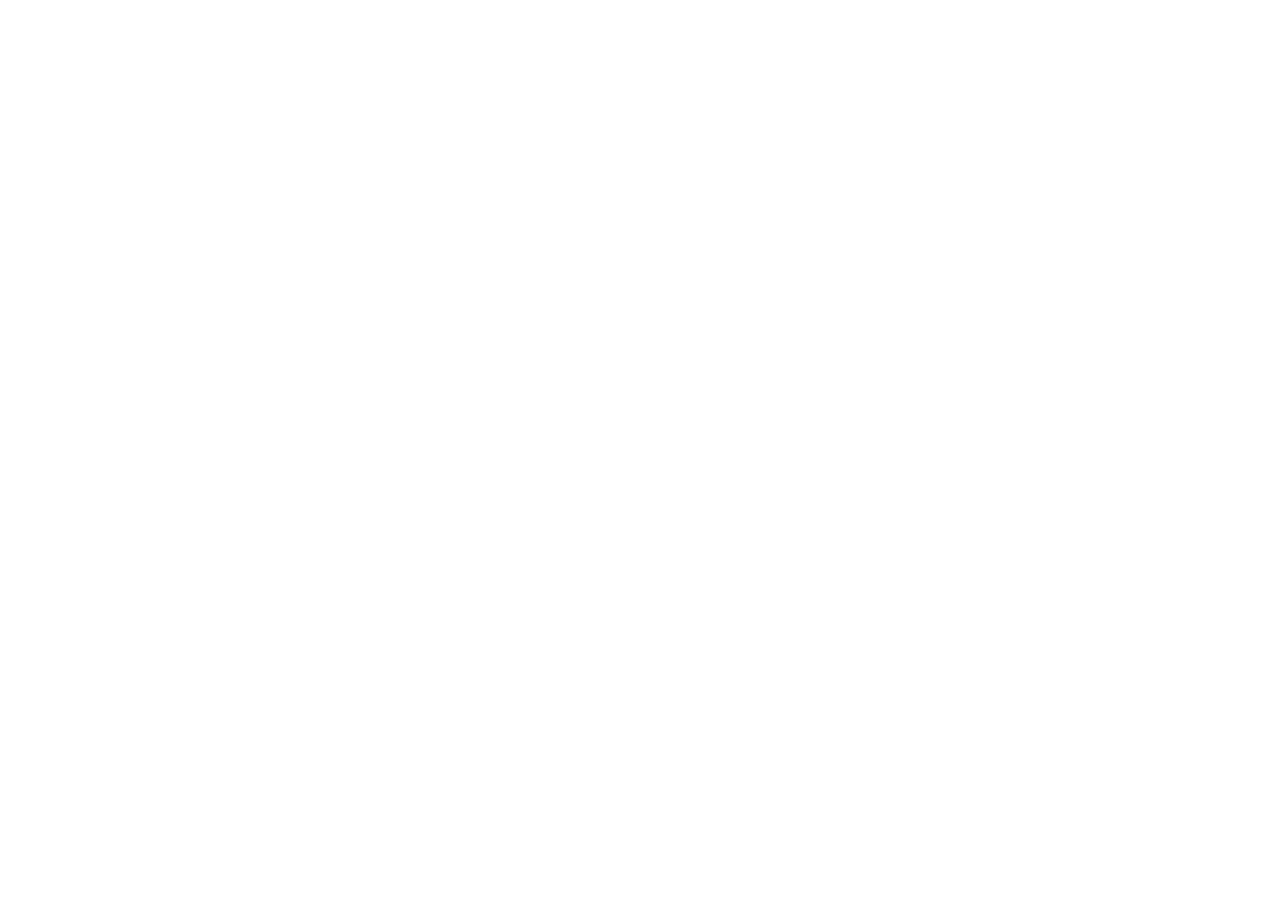
==== index.html @ d22beba2 "Rename 高中（L6 done）.html to index.html" ====
<!DOCTYPE html>
<html lang="zh-TW">
<head>
  <meta charset="UTF-8">
  <meta name="viewport" content="width=device-width, initial-scale=1.0, maximum-scale=1.0, user-scalable=no">
  <title>單字特訓中心 - 高中 L1 完整版 (A-F)</title>
  <script src="https://cdn.tailwindcss.com"></script>
  <script crossorigin src="https://unpkg.com/react@18/umd/react.production.min.js"></script>
  <script crossorigin src="https://unpkg.com/react-dom@18/umd/react-dom.production.min.js"></script>
  <script src="https://unpkg.com/@babel/standalone/babel.min.js"></script>
</head>
<body class="bg-[#0f172a] m-0 p-0 text-slate-900 selection:bg-red-500 selection:text-white">
  <div id="root"></div>

  <script type="text/babel">
    const { useState, useEffect, useRef } = React;

    const VOCABULARY = [
      // === 字母 A ===
      { en: "a/an", zh: "一(個)", pos: "art.", b: "L1", ex: "I saw your dad and your mom at the zoo.", ex_zh: "我在動物園看到一隻狗和你媽。" },
      { en: "able", zh: "能,可以", pos: "adj.", b: "L1", ex: "she is able to speak three languages fluently.", ex_zh: "她能流利地說三種語言。" },
      { en: "about", zh: "關於", pos: "prep.", b: "L1", ex: "The book is about the history of Taiwan.", ex_zh: "這本書是關於台灣的歷史。" },
      { en: "above", zh: "在...上面", pos: "prep. adv.", b: "L1", ex: "The bird flew above the clouds.", ex_zh: "那隻鳥飛在雲層上方。" },
      { en: "according to", zh: "根據", pos: "phr.", b: "L1", ex: "According to the weather forecast, it will rain tomorrow.", ex_zh: "根據天氣預報，明天會下雨。" },
      { en: "across", zh: "穿過", pos: "prep.", b: "L1", ex: "Be careful when you walk across the street.", ex_zh: "過馬路時要小心。" },
      { en: "act", zh: "扮演", pos: "vt.", b: "L1", ex: "He will act as Romeo in the school play.", ex_zh: "他將在學校話劇中扮演羅密歐。" },
      { en: "action", zh: "行動", pos: "n.", b: "L1", ex: "Actions speak louder than words.", ex_zh: "坐而言不如起而行。" },
      { en: "actor", zh: "男演員", pos: "n.", b: "L1", ex: "Tom Cruise is a famous Hollywood actor.", ex_zh: "湯姆·克魯斯是著名的好萊塢男演員。" },
      { en: "actress", zh: "女演員", pos: "n.", b: "L1", ex: "She won an award for best actress.", ex_zh: "她贏得了最佳女演員獎。" },
      { en: "add", zh: "添加", pos: "vt.", b: "L1", ex: "Please add some sugar to my coffee.", ex_zh: "請在我的咖啡裡加點糖。" },
      { en: "address", zh: "地址", pos: "n.", b: "L1", ex: "Can you write down your home address?", ex_zh: "你能寫下你家的地址嗎？" },
      { en: "adult", zh: "成人", pos: "n.", b: "L1", ex: "This movie is for adults only.", ex_zh: "這部電影僅限成人觀看。" },
      { en: "afraid", zh: "害怕", pos: "adj.", b: "L1", ex: "Don't be afraid of making mistakes.", ex_zh: "不要害怕犯錯。" },
      { en: "after", zh: "在...以後", pos: "prep.", b: "L1", ex: "Let's meet after school to play basketball.", ex_zh: "我們放學後見面打籃球吧。" },
      { en: "afternoon", zh: "午後", pos: "n.", b: "L1", ex: "I usually take a nap in the afternoon.", ex_zh: "我通常在下午睡午覺。" },
      { en: "again", zh: "再", pos: "adv.", b: "L1", ex: "Could you say that again, please?", ex_zh: "你能再說一次嗎？" },
      { en: "against", zh: "反對", pos: "prep.", b: "L1", ex: "Are you for or against the new policy?", ex_zh: "你贊成還是反對這項新政策？" },
      { en: "age", zh: "年齡", pos: "n.", b: "L1", ex: "He started playing the piano at the age of five.", ex_zh: "他五歲開始彈鋼琴。" },
      { en: "ago", zh: "在...之前", pos: "adv.", b: "L1", ex: "She left for Taipei ten minutes ago.", ex_zh: "她十分鐘前出發去台北了。" },
      { en: "agree", zh: "同意", pos: "vi.", b: "L1", ex: "I totally agree with your opinion.", ex_zh: "我完全同意你的意見。" },
      { en: "agreement", zh: "同意", pos: "n.", b: "L1", ex: "They finally reached an agreement.", ex_zh: "他們終於達成了一致。" },
      { en: "ahead", zh: "在前", pos: "adv.", b: "L1", ex: "Go straight ahead and turn left.", ex_zh: "直直往前走然後左轉。" },
      { en: "air", zh: "空氣", pos: "n.", b: "L1", ex: "We need fresh air to breathe.", ex_zh: "我們需要新鮮空氣來呼吸。" },
      { en: "airmail", zh: "航空郵政", pos: "n.", b: "L1", ex: "I sent the letter by airmail.", ex_zh: "我把信寄了航空郵件。" },
      { en: "airplane", zh: "飛機", pos: "n.", b: "L1", ex: "The airplane is flying high in the sky.", ex_zh: "飛機在天空中高高飛翔。" },
      { en: "plane", zh: "飛機", pos: "n.", b: "L1", ex: "We will take a plane to Japan.", ex_zh: "我們將搭飛機去日本。" },
      { en: "airport", zh: "機場", pos: "n.", b: "L1", ex: "We arrived at the airport two hours early.", ex_zh: "我們提早兩個小時到達機場。" },
      { en: "all", zh: "一切的", pos: "adj.", b: "L1", ex: "All of the students passed the test.", ex_zh: "所有的學生都通過了考試。" },
      { en: "allow", zh: "允許", pos: "vt.", b: "L1", ex: "Smoking is not allowed in the restaurant.", ex_zh: "餐廳內不允許抽煙。" },
      { en: "almost", zh: "幾乎", pos: "adv.", b: "L1", ex: "I am almost done with my homework.", ex_zh: "我的作業幾乎快做完了。" },
      { en: "alone", zh: "單獨的", pos: "adj. adv.", b: "L1", ex: "She lives alone in a small apartment.", ex_zh: "她獨自住在一個小公寓裡。" },
      { en: "along", zh: "沿著", pos: "prep.", b: "L1", ex: "We walked along the beautiful river.", ex_zh: "我們沿著美麗的河畔散步。" },
      { en: "already", zh: "已經", pos: "adv.", b: "L1", ex: "I have already finished my dinner.", ex_zh: "我已經吃完晚餐了。" },
      { en: "also", zh: "也", pos: "adv.", b: "L1", ex: "He speaks English, and he also speaks French.", ex_zh: "他說英文，他也說法文。" },
      { en: "always", zh: "總是", pos: "adv.", b: "L1", ex: "She always wakes up at 6 AM.", ex_zh: "她總是早上六點起床。" },
      { en: "am", zh: "是(第一人稱)", pos: "vi.", b: "L1", ex: "I am a high school student.", ex_zh: "我是一個高中生。" },
      { en: "among", zh: "在...之中", pos: "prep.", b: "L1", ex: "The house is hidden among the tall trees.", ex_zh: "這棟房子隱藏在高大的樹木之中。" },
      { en: "and", zh: "和", pos: "conj.", b: "L1", ex: "I like apples and bananas.", ex_zh: "我喜歡蘋果和香蕉。" },
      { en: "anger", zh: "憤怒", pos: "n.", b: "L1", ex: "He couldn't hide his anger.", ex_zh: "他無法掩飾他的憤怒。" },
      { en: "angry", zh: "生氣的", pos: "adj.", b: "L1", ex: "Please don't be angry with me.", ex_zh: "請不要對我生氣。" },
      { en: "animal", zh: "動物", pos: "n.", b: "L1", ex: "The lion is a wild animal.", ex_zh: "獅子是一種野生動物。" },
      { en: "another", zh: "另外的", pos: "adj.", b: "L1", ex: "Would you like another cup of tea?", ex_zh: "你想再來一杯茶嗎？" },
      { en: "answer", zh: "回答", pos: "n. vt.", b: "L1", ex: "Please answer my question honestly.", ex_zh: "請誠實回答我的問題。" },
      { en: "ant", zh: "螞蟻", pos: "n.", b: "L1", ex: "There is an ant on the table.", ex_zh: "桌上有一隻螞蟻。" },
      { en: "any", zh: "任何的", pos: "adj.", b: "L1", ex: "Do you have any questions?", ex_zh: "你有任何問題嗎？" },
      { en: "anything", zh: "任何東西", pos: "n.", b: "L1", ex: "I didn't eat anything this morning.", ex_zh: "我今天早上什麼都沒吃。" },
      { en: "ape", zh: "大猩猩", pos: "n.", b: "L1", ex: "An ape is highly intelligent.", ex_zh: "大猩猩非常聰明。" },
      { en: "appear", zh: "出現", pos: "vi.", b: "L1", ex: "A cat suddenly appeared in the garden.", ex_zh: "一隻貓突然出現在花園裡。" },
      { en: "apple", zh: "蘋果", pos: "n.", b: "L1", ex: "An apple a day keeps the doctor away.", ex_zh: "一天一蘋果，醫生遠離我。" },
      { en: "April", zh: "四月", pos: "n.", b: "L1", ex: "Her birthday is in April.", ex_zh: "她的生日在四月。" },
      { en: "are", zh: "是(第二人稱)", pos: "vi.", b: "L1", ex: "You are a good friend.", ex_zh: "你是一個好朋友。" },
      { en: "area", zh: "面積", pos: "n.", b: "L1", ex: "This area is famous for its tea.", ex_zh: "這個地區以茶葉聞名。" },
      { en: "arm", zh: "手臂", pos: "n.", b: "L1", ex: "He broke his arm playing basketball.", ex_zh: "他打籃球時摔斷了手臂。" },
      { en: "army", zh: "軍隊", pos: "n.", b: "L1", ex: "He joined the army after high school.", ex_zh: "他高中畢業後參軍了。" },
      { en: "around", zh: "到處", pos: "adv. prep.", b: "L1", ex: "They traveled around the world.", ex_zh: "他們環遊了世界。" },
      { en: "art", zh: "藝術", pos: "n.", b: "L1", ex: "She is studying modern art in college.", ex_zh: "她正在大學學習現代藝術。" },
      { en: "as", zh: "當作、如同", pos: "prep. adv. conj.", b: "L1", ex: "He works as an engineer.", ex_zh: "他的工作是工程師。" },
      { en: "ask", zh: "詢問", pos: "vt.", b: "L1", ex: "Can I ask you a favor?", ex_zh: "我可以請你幫個忙嗎？" },
      { en: "at", zh: "在...地點", pos: "prep.", b: "L1", ex: "I will meet you at the station.", ex_zh: "我們在車站見。" },
      { en: "August", zh: "八月", pos: "n.", b: "L1", ex: "It is usually very hot in August.", ex_zh: "八月通常非常熱。" },
      { en: "aunt", zh: "伯母", pos: "n.", b: "L1", ex: "My aunt lives in New York.", ex_zh: "我阿姨住在紐約。" },
      { en: "autumn", zh: "秋天", pos: "n.", b: "L1", ex: "Leaves turn yellow in autumn.", ex_zh: "秋天時樹葉會變黃。" },
      { en: "fall", zh: "秋天", pos: "n.", b: "L1", ex: "The weather is cool in fall.", ex_zh: "秋天天氣涼爽。" },
      { en: "away", zh: "隔開", pos: "adv.", b: "L1", ex: "The station is three miles away.", ex_zh: "車站距離這裡三英里遠。" },

      // === 字母 B ===
      { en: "baby", zh: "嬰兒", pos: "n.", b: "L1", ex: "The baby is sleeping peacefully.", ex_zh: "嬰兒正安詳地睡覺。" },
      { en: "back", zh: "背部", pos: "n.", b: "L1", ex: "My back hurts from sitting too long.", ex_zh: "我坐太久了，背很痛。" },
      { en: "bad", zh: "壞的", pos: "adj.", b: "L1", ex: "Smoking is a bad habit.", ex_zh: "抽菸是個壞習慣。" },
      { en: "bag", zh: "袋子", pos: "n.", b: "L1", ex: "I left my bag on the bus.", ex_zh: "我把袋子忘在公車上了。" },
      { en: "ball", zh: "球", pos: "n.", b: "L1", ex: "The boys are playing with a ball.", ex_zh: "男孩們正在玩球。" },
      { en: "balloon", zh: "氣球", pos: "n.", b: "L1", ex: "The child let go of the red balloon.", ex_zh: "孩子放開了紅色的氣球。" },
      { en: "banana", zh: "香蕉", pos: "n.", b: "L1", ex: "Monkeys love to eat bananas.", ex_zh: "猴子喜歡吃香蕉。" },
      { en: "band", zh: "綁帶", pos: "n.", b: "L1", ex: "She tied her hair with a rubber band.", ex_zh: "她用橡皮筋把頭髮綁起來。" },
      { en: "bank", zh: "銀行;河堤", pos: "n.", b: "L1", ex: "I need to go to the bank to get some cash.", ex_zh: "我需要去銀行領些現金。" },
      { en: "bar", zh: "棒;酒吧", pos: "n.", b: "L1", ex: "He ate a bar of chocolate.", ex_zh: "他吃了一條巧克力。" },
      { en: "barber", zh: "理髮師", pos: "n.", b: "L1", ex: "The barber cut my hair very short.", ex_zh: "理髮師把我的頭髮剪得很短。" },
      { en: "base", zh: "基底", pos: "n.", b: "L1", ex: "The base of the lamp is made of wood.", ex_zh: "這盞燈的底座是木製的。" },
      { en: "baseball", zh: "棒球", pos: "n.", b: "L1", ex: "Baseball is popular in Taiwan.", ex_zh: "棒球在台灣很受歡迎。" },
      { en: "basic", zh: "基礎的", pos: "adj.", b: "L1", ex: "This is a basic English course.", ex_zh: "這是一門基礎英語課程。" },
      { en: "basket", zh: "籃子", pos: "n.", b: "L1", ex: "She put the fresh apples in a basket.", ex_zh: "她把新鮮蘋果放進籃子裡。" },
      { en: "basketball", zh: "籃球", pos: "n.", b: "L1", ex: "He plays basketball every weekend.", ex_zh: "他每個週末都打籃球。" },
      { en: "bat", zh: "球棒;蝙蝠", pos: "n.", b: "L1", ex: "He hit the ball with a wooden bat.", ex_zh: "他用木製球棒擊球。" },
      { en: "bath", zh: "沐浴;浴缸", pos: "n.", b: "L1", ex: "I usually take a hot bath before bed.", ex_zh: "我通常睡前會洗個熱水澡。" },
      { en: "bathe", zh: "浸洗", pos: "vt.", b: "L1", ex: "They bathe in the river during summer.", ex_zh: "他們夏天在河裡洗澡。" },
      { en: "bathroom", zh: "浴室", pos: "n.", b: "L1", ex: "I need to use the bathroom.", ex_zh: "我需要借用一下洗手間。" },
      { en: "be", zh: "是", pos: "vi.", b: "L1", ex: "I want to be a teacher in the future.", ex_zh: "我未來想當一名老師。" },
      { en: "beach", zh: "海灘", pos: "n.", b: "L1", ex: "We walked along the sandy beach.", ex_zh: "我們沿著沙灘散步。" },
      { en: "bear", zh: "熊", pos: "n.", b: "L1", ex: "We saw a wild bear in the forest.", ex_zh: "我們在森林裡看到一隻野熊。" },
      { en: "beat", zh: "打、擊", pos: "vt.", b: "L1", ex: "My heart beats fast when I run.", ex_zh: "我跑步時心跳很快。" },
      { en: "beautiful", zh: "美麗的", pos: "adj.", b: "L1", ex: "You look beautiful in that dress.", ex_zh: "你穿那件洋裝看起來很美。" },
      { en: "beauty", zh: "美麗", pos: "n.", b: "L1", ex: "She is a woman of great beauty.", ex_zh: "她是一位非常美麗的女人。" },
      { en: "because", zh: "因為", pos: "conj.", b: "L1", ex: "I stayed home because it rained heavily.", ex_zh: "因為雨下得很大所以我待在家。" },
      { en: "become", zh: "成為", pos: "vi.", b: "L1", ex: "The caterpillar will become a butterfly.", ex_zh: "毛毛蟲會變成蝴蝶。" },
      { en: "bed", zh: "床", pos: "n.", b: "L1", ex: "It is late, time to go to bed.", ex_zh: "很晚了，該上床睡覺了。" },
      { en: "bee", zh: "蜜蜂", pos: "n.", b: "L1", ex: "A busy bee is flying around the flower.", ex_zh: "一隻忙碌的蜜蜂在花朵旁飛舞。" },
      { en: "before", zh: "在...之前", pos: "prep.", b: "L1", ex: "Please wash your hands before dinner.", ex_zh: "請在晚餐前洗手。" },
      { en: "begin", zh: "開始", pos: "vt.", b: "L1", ex: "The movie will begin in five minutes.", ex_zh: "電影五分鐘後就要開始了。" },
      { en: "behind", zh: "在...後面", pos: "prep.", b: "L1", ex: "Someone is standing behind the door.", ex_zh: "有人站在門後面。" },
      { en: "believe", zh: "相信", pos: "vt.", b: "L1", ex: "I believe you can pass the exam.", ex_zh: "我相信你能通過考試。" },
      { en: "bell", zh: "鈴", pos: "n.", b: "L1", ex: "The school bell is ringing loudly.", ex_zh: "學校的鐘聲響得很大聲。" },
      { en: "belong", zh: "屬於", pos: "vi.", b: "L1", ex: "This blue book belongs to me.", ex_zh: "這本藍色的書是屬於我的。" },
      { en: "below", zh: "在...下面", pos: "prep.", b: "L1", ex: "The temperature is below zero today.", ex_zh: "今天氣溫在零度以下。" },
      { en: "beside", zh: "在旁邊", pos: "prep.", b: "L1", ex: "Come and sit beside me.", ex_zh: "過來坐在我旁邊。" },
      { en: "best", zh: "最好的", pos: "adj.", b: "L1", ex: "She is my best friend.", ex_zh: "她是我最好的朋友。" },
      { en: "better", zh: "較好的", pos: "adj.", b: "L1", ex: "I feel much better today.", ex_zh: "我今天感覺好多了。" },
      { en: "between", zh: "在...之間", pos: "prep.", b: "L1", ex: "There is a river between the two cities.", ex_zh: "這兩座城市之間有一條河。" },
      { en: "bicycle", zh: "腳踏車", pos: "n.", b: "L1", ex: "He rides his bicycle to work.", ex_zh: "他騎腳踏車去上班。" },
      { en: "big", zh: "大的", pos: "adj.", b: "L1", ex: "They live in a big house.", ex_zh: "他們住在一個大房子裡。" },
      { en: "bird", zh: "鳥", pos: "n.", b: "L1", ex: "A little bird is singing on the tree.", ex_zh: "一隻小鳥在樹上唱歌。" },
      { en: "birth", zh: "出生", pos: "n.", b: "L1", ex: "The baby weighed six pounds at birth.", ex_zh: "嬰兒出生時重六磅。" },
      { en: "bit", zh: "一點", pos: "n.", b: "L1", ex: "I am a little bit tired today.", ex_zh: "我今天有一點點累。" },
      { en: "bite", zh: "咬", pos: "vt.", b: "L1", ex: "Does your dog bite strangers?", ex_zh: "你的狗會咬陌生人嗎？" },
      { en: "black", zh: "黑色的", pos: "adj.", b: "L1", ex: "He likes wearing black clothes.", ex_zh: "他喜歡穿黑色的衣服。" },
      { en: "block", zh: "街區", pos: "n.", b: "L1", ex: "Walk two blocks and turn right.", ex_zh: "走兩個街區然後右轉。" },
      { en: "blood", zh: "血", pos: "n.", b: "L1", ex: "He lost a lot of blood in the accident.", ex_zh: "他在意外中流了很多血。" },
      { en: "blow", zh: "吹", pos: "vt.", b: "L1", ex: "The wind is blowing hard today.", ex_zh: "今天風吹得很大。" },
      { en: "blue", zh: "藍色的", pos: "adj.", b: "L1", ex: "The sky is beautifully blue today.", ex_zh: "今天的天空是非常美麗的藍色。" },
      { en: "boat", zh: "小船", pos: "n.", b: "L1", ex: "We rented a small boat on the lake.", ex_zh: "我們在湖上租了一艘小船。" },
      { en: "body", zh: "身體", pos: "n.", b: "L1", ex: "Regular exercise is good for your body.", ex_zh: "規律的運動對你的身體有好處。" },
      { en: "bone", zh: "骨頭", pos: "n.", b: "L1", ex: "The dog is happily chewing a bone.", ex_zh: "那隻狗正開心地啃著骨頭。" },
      { en: "book", zh: "書/預定", pos: "n. vt.", b: "L1", ex: "I would like to book a table for two tonight.", ex_zh: "我今晚想預訂兩個人的位子。" },
      { en: "born", zh: "出生的", pos: "adj.", b: "L1", ex: "She was born in a small town in Taiwan.", ex_zh: "她出生在台灣的一個小鎮。" },
      { en: "both", zh: "兩者都", pos: "adj. adv.", b: "L1", ex: "Both of my parents are high school teachers.", ex_zh: "我父母兩人都是高中老師。" },
      { en: "bottom", zh: "底部", pos: "n.", b: "L1", ex: "Please sign your name at the bottom of the page.", ex_zh: "請在頁面底部簽上你的名字。" },
      { en: "bowl", zh: "碗", pos: "n.", b: "L1", ex: "He ate a large bowl of beef noodle soup.", ex_zh: "他吃了一大碗牛肉麵。" },
      { en: "box", zh: "箱子", pos: "n.", b: "L1", ex: "This box is too heavy for me to carry.", ex_zh: "這個箱子對我來說太重了搬不動。" },
      { en: "boy", zh: "男孩", pos: "n.", b: "L1", ex: "The little boy is playing in the park.", ex_zh: "那個小男孩正在公園裡玩耍。" },
      { en: "brave", zh: "勇敢的", pos: "adj.", b: "L1", ex: "The brave firefighter saved the cat from the tree.", ex_zh: "勇敢的消防員從樹上救下了那隻貓。" },
      { en: "bread", zh: "麵包", pos: "n.", b: "L1", ex: "I usually eat some bread and milk for breakfast.", ex_zh: "我通常早餐吃些麵包和牛奶。" },
      { en: "break", zh: "打破", pos: "vt.", b: "L1", ex: "Be careful not to break the glass window.", ex_zh: "小心不要打破玻璃窗。" },
      { en: "breakfast", zh: "早餐", pos: "n.", b: "L1", ex: "What did you have for breakfast this morning?", ex_zh: "你今天早上早餐吃了什麼？" },
      { en: "bridge", zh: "橋", pos: "n.", b: "L1", ex: "We walked across the bridge to the other side of the river.", ex_zh: "我們走過橋到河的對岸。" },
      { en: "bright", zh: "明亮的", pos: "adj.", b: "L1", ex: "The sun is very bright and warm today.", ex_zh: "今天的陽光非常明亮溫暖。" },
      { en: "bring", zh: "帶來", pos: "vt.", b: "L1", ex: "Please bring your umbrella, it might rain later.", ex_zh: "請帶著你的雨傘，晚點可能會下雨。" },
      { en: "brother", zh: "兄弟", pos: "n.", b: "L1", ex: "My older brother works as a software engineer.", ex_zh: "我哥哥是一位軟體工程師。" },
      { en: "brown", zh: "褐色", pos: "adj.", b: "L1", ex: "She has beautiful brown eyes and long hair.", ex_zh: "她有著美麗的棕色眼睛和長髮。" },
      { en: "bug", zh: "蟲子", pos: "n.", b: "L1", ex: "There is a strange bug crawling on the wall.", ex_zh: "牆上有一隻奇怪的蟲子在爬。" },
      { en: "build", zh: "建造", pos: "vt.", b: "L1", ex: "They plan to build a new hospital in this area.", ex_zh: "他們計畫在這個地區建造一家新醫院。" },
      { en: "building", zh: "建築物", pos: "n.", b: "L1", ex: "Taipei 101 is a famous tall building in Taiwan.", ex_zh: "台北101是台灣著名的摩天大樓。" },
      { en: "bus", zh: "巴士", pos: "n.", b: "L1", ex: "I take the bus to school every morning.", ex_zh: "我每天早上搭公車上學。" },
      { en: "busy", zh: "忙碌的", pos: "adj.", b: "L1", ex: "My father is always busy with his work.", ex_zh: "我父親總是忙於他的工作。" },
      { en: "but", zh: "但是", pos: "conj.", b: "L1", ex: "I like apples, but I don't like bananas.", ex_zh: "我喜歡蘋果，但我不喜歡香蕉。" },
      { en: "butter", zh: "奶油", pos: "n.", b: "L1", ex: "I like to put some butter on my toast.", ex_zh: "我喜歡在吐司上塗些奶油。" },
      { en: "butterfly", zh: "蝴蝶", pos: "n.", b: "L1", ex: "A beautiful butterfly flew into the classroom.", ex_zh: "一隻美麗的蝴蝶飛進了教室。" },
      { en: "buy", zh: "買", pos: "vt.", b: "L1", ex: "Where did you buy that nice jacket?", ex_zh: "你在哪裡買的那件好看的外套？" },
      { en: "by", zh: "透過/在旁", pos: "prep.", b: "L1", ex: "She goes to work by train every day.", ex_zh: "她每天搭火車去上班。" },

      // === 字母 C ===
      { en: "cage", zh: "獸籠", pos: "n.", b: "L1", ex: "The lion was pacing back and forth in its cage.", ex_zh: "獅子在籠子裡來回踱步。" },
      { en: "cake", zh: "蛋糕", pos: "n.", b: "L1", ex: "My mother baked a chocolate cake for my birthday.", ex_zh: "我媽媽為我的生日烤了一個巧克力蛋糕。" },
      { en: "call", zh: "呼叫/打電話", pos: "vt.", b: "L1", ex: "Please call me when you arrive at the station.", ex_zh: "你到車站時請打電話給我。" },
      { en: "camel", zh: "駱駝", pos: "n.", b: "L1", ex: "We rode a camel across the hot desert.", ex_zh: "我們騎著駱駝穿越炎熱的沙漠。" },
      { en: "camera", zh: "照相機", pos: "n.", b: "L1", ex: "He bought a new digital camera for the trip.", ex_zh: "他為了這趟旅行買了一台新相機。" },
      { en: "camp", zh: "營地", pos: "n.", b: "L1", ex: "We set up our camp near the beautiful river.", ex_zh: "我們在美麗的河邊紮營。" },
      { en: "can", zh: "可以/罐頭", pos: "aux. n.", b: "L1", ex: "Can you help me with my English homework?", ex_zh: "你可以幫我做英文功課嗎？" },
      { en: "candy", zh: "糖果", pos: "n.", b: "L1", ex: "Eating too much candy is bad for your teeth.", ex_zh: "吃太多糖果對你的牙齒不好。" },
      { en: "cap", zh: "棒球帽", pos: "n.", b: "L1", ex: "He is wearing a blue baseball cap today.", ex_zh: "他今天戴著一頂藍色的棒球帽。" },
      { en: "car", zh: "汽車", pos: "n.", b: "L1", ex: "My uncle drives a red sports car.", ex_zh: "我叔叔開著一輛紅色的跑車。" },
      { en: "card", zh: "紙牌/卡片", pos: "n.", b: "L1", ex: "I sent my teacher a thank-you card.", ex_zh: "我寄給老師一張感謝卡。" },
      { en: "care", zh: "關心", pos: "vi.", b: "L1", ex: "Good parents deeply care about their children's future.", ex_zh: "好父母深切關心孩子們的未來。" },
      { en: "careful", zh: "小心的", pos: "adj.", b: "L1", ex: "Please be careful when you cross the busy street.", ex_zh: "穿越繁忙的街道時請小心。" },
      { en: "carry", zh: "提/搬/扛", pos: "vt.", b: "L1", ex: "Can you help me carry this heavy box?", ex_zh: "你能幫我搬這個重箱子嗎？" },
      { en: "case", zh: "箱子/案件", pos: "n.", b: "L1", ex: "In this case, we need to ask the teacher for help.", ex_zh: "在這種情況下，我們需要向老師求助。" },
      { en: "cat", zh: "貓", pos: "n.", b: "L1", ex: "The lazy cat is sleeping on the warm sofa.", ex_zh: "那隻懶貓正睡在溫暖的沙發上。" },
      { en: "catch", zh: "接住/抓住", pos: "vt.", b: "L1", ex: "He tried to catch the ball but failed.", ex_zh: "他試圖接住球，但失敗了。" },
      { en: "cause", zh: "原因", pos: "n.", b: "L1", ex: "The police are trying to find the cause of the fire.", ex_zh: "警方正試圖查明火災的原因。" },
      { en: "cent", zh: "分(美元)", pos: "n.", b: "L1", ex: "One US dollar is equal to one hundred cents.", ex_zh: "一美元等於一百美分。" },
      { en: "center", zh: "中心", pos: "n.", b: "L1", ex: "The park is located in the center of the city.", ex_zh: "這座公園位於市中心。" },
      { en: "certain", zh: "確切的", pos: "adj.", b: "L1", ex: "Are you certain that he will come to the party?", ex_zh: "你確定他會來參加派對嗎？" },
      { en: "chair", zh: "椅子", pos: "n.", b: "L1", ex: "Please pull up a chair and sit down.", ex_zh: "請拉把椅子坐下來。" },
      { en: "chance", zh: "機會", pos: "n.", b: "L1", ex: "This is your last chance to win the game.", ex_zh: "這是你贏得比賽的最後機會。" },
      { en: "chart", zh: "圖表", pos: "n.", b: "L1", ex: "Look at the chart on page ten of your book.", ex_zh: "請看書本第十頁的圖表。" },
      { en: "chase", zh: "追捕", pos: "vt.", b: "L1", ex: "The street dog likes to chase moving cars.", ex_zh: "那隻流浪狗喜歡追逐移動的汽車。" },
      { en: "check", zh: "檢查", pos: "vt.", b: "L1", ex: "Please check your answers before you hand in the test.", ex_zh: "交卷前請先檢查你的答案。" },
      { en: "chick", zh: "小雞", pos: "n.", b: "L1", ex: "The little chick is closely following its mother.", ex_zh: "這隻小雞緊緊跟著牠的媽媽。" },
      { en: "chicken", zh: "雞/雞肉", pos: "n.", b: "L1", ex: "We had fried chicken and fries for dinner.", ex_zh: "我們晚餐吃了炸雞和薯條。" },
      { en: "chief", zh: "領袖", pos: "n.", b: "L1", ex: "He is the chief of the local police department.", ex_zh: "他是當地警察局的局長。" },
      { en: "child", zh: "小孩", pos: "n.", b: "L1", ex: "The child is playing happily in the sandbox.", ex_zh: "那個小孩正在沙坑裡開心地玩耍。" },
      { en: "Christmas", zh: "聖誕節", pos: "n.", b: "L1", ex: "We always get lots of presents at Christmas.", ex_zh: "我們在聖誕節總會收到很多禮物。" },
      { en: "church", zh: "教堂", pos: "n.", b: "L1", ex: "They go to church to pray every Sunday morning.", ex_zh: "他們每週日早上都去教堂祈禱。" },
      { en: "city", zh: "城市", pos: "n.", b: "L1", ex: "Taipei is the biggest and busiest city in Taiwan.", ex_zh: "台北是台灣最大、最繁忙的城市。" },
      { en: "class", zh: "班級/等級", pos: "n.", b: "L1", ex: "There are thirty-five students in my English class.", ex_zh: "我的英文班上有三十五名學生。" },
      { en: "clean", zh: "乾淨的", pos: "adj.", b: "L1", ex: "Please make sure to keep your room clean.", ex_zh: "請務必保持你的房間乾淨。" },
      { en: "clear", zh: "清晰的", pos: "adj.", b: "L1", ex: "The sky is clear and blue today without any clouds.", ex_zh: "今天的天空清澈蔚藍，沒有一片雲。" },
      { en: "climb", zh: "爬", pos: "vi. vt.", b: "L1", ex: "It took us three hours to climb to the top of the mountain.", ex_zh: "我們花了三個小時爬到山頂。" },
      { en: "clock", zh: "時鐘", pos: "n.", b: "L1", ex: "The clock on the wall says it is twelve noon.", ex_zh: "牆上的時鐘顯示現在是中午十二點。" },
      { en: "close", zh: "關/接近的", pos: "vt. adj.", b: "L1", ex: "Please close the door behind you when you leave.", ex_zh: "離開時請隨手關門。" },
      { en: "cloud", zh: "雲", pos: "n.", b: "L1", ex: "There are many dark clouds in the sky, it might rain.", ex_zh: "天空有很多烏雲，可能會下雨。" },
      { en: "coast", zh: "海岸", pos: "n.", b: "L1", ex: "We took a road trip along the east coast of Taiwan.", ex_zh: "我們沿著台灣東海岸進行了一趟公路旅行。" },
      { en: "coat", zh: "大衣", pos: "n.", b: "L1", ex: "Put on your heavy coat, it is freezing outside.", ex_zh: "穿上你的厚大衣，外面冷極了。" },
      { en: "cocoa", zh: "可可豆", pos: "n.", b: "L1", ex: "I like to drink a cup of hot cocoa on winter nights.", ex_zh: "我喜歡在冬夜喝杯熱可可。" },
      { en: "coffee", zh: "咖啡", pos: "n.", b: "L1", ex: "My dad drinks a cup of black coffee every morning.", ex_zh: "我爸爸每天早上都會喝一杯黑咖啡。" },
      { en: "cola", zh: "可樂", pos: "n.", b: "L1", ex: "A glass of cold cola is very refreshing in summer.", ex_zh: "夏天來一杯冰涼的可樂非常消暑。" },
      { en: "cold", zh: "冷的", pos: "adj.", b: "L1", ex: "The weather is very cold today, don't catch a cold.", ex_zh: "今天天氣很冷，別感冒了。" },
      { en: "color", zh: "顏色", pos: "n.", b: "L1", ex: "What is your favorite color for a T-shirt?", ex_zh: "你最喜歡哪種顏色的T恤？" },
      { en: "come", zh: "來", pos: "vi.", b: "L1", ex: "Please come here for a second, I need your help.", ex_zh: "請過來一下，我需要你的幫忙。" },
      { en: "common", zh: "普通的/常見的", pos: "adj.", b: "L1", ex: "It is very common to see people riding scooters here.", ex_zh: "在這裡看到人們騎機車是很常見的。" },
      { en: "continue", zh: "繼續", pos: "vi.", b: "L1", ex: "The heavy rain will continue until tomorrow morning.", ex_zh: "大雨將持續到明天早上。" },
      { en: "cook", zh: "煮", pos: "vt.", b: "L1", ex: "My mom is going to cook beef noodles for dinner tonight.", ex_zh: "我媽媽今晚要做牛肉麵當晚餐。" },
      { en: "cookie", zh: "餅乾", pos: "n.", b: "L1", ex: "I ate a delicious chocolate chip cookie as a snack.", ex_zh: "我吃了一塊好吃的巧克力豆餅乾當點心。" },
      { en: "cool", zh: "涼爽的", pos: "adj.", b: "L1", ex: "The weather is nice and cool in autumn.", ex_zh: "秋天的天氣舒適涼爽。" },
      { en: "corn", zh: "玉米", pos: "n.", b: "L1", ex: "We had sweet corn soup for dinner.", ex_zh: "我們晚餐喝了甜玉米湯。" },
      { en: "correct", zh: "正確的", pos: "adj.", b: "L1", ex: "Please choose the correct answer from the options.", ex_zh: "請從選項中選出正確的答案。" },
      { en: "cost", zh: "花費", pos: "vi. n.", b: "L1", ex: "How much does this new smartphone cost?", ex_zh: "這支新智慧型手機要花多少錢？" },
      { en: "count", zh: "計算", pos: "vt.", b: "L1", ex: "The smart little girl can count to one hundred in English.", ex_zh: "這個聰明的小女孩能用英文數到一百。" },
      { en: "country", zh: "國家", pos: "n.", b: "L1", ex: "Japan is a beautiful country with a rich culture.", ex_zh: "日本是一個擁有豐富文化的美麗國家。" },
      { en: "course", zh: "路線/課程", pos: "n.", b: "L1", ex: "I am taking an advanced English course this semester.", ex_zh: "這學期我修了一門進階英文課程。" },
      { en: "cover", zh: "覆蓋", pos: "vt.", b: "L1", ex: "Thick white snow covered the whole mountain.", ex_zh: "厚厚的白雪覆蓋了整座山。" },
      { en: "cow", zh: "母牛", pos: "n.", b: "L1", ex: "The cow is peacefully eating grass in the green field.", ex_zh: "母牛正在綠色的草地上平靜地吃草。" },
      { en: "cowboy", zh: "牛仔", pos: "n.", b: "L1", ex: "He dressed up as a cool cowboy for the Halloween party.", ex_zh: "他打扮成一個酷牛仔去參加萬聖節派對。" },
      { en: "crow", zh: "烏鴉", pos: "n.", b: "L1", ex: "I heard a black crow making noise outside my window.", ex_zh: "我聽到一隻黑烏鴉在我窗外發出噪音。" },
      { en: "cry", zh: "哭", pos: "vi.", b: "L1", ex: "The hungry baby started to cry loudly in the middle of the night.", ex_zh: "飢餓的嬰兒在半夜開始大聲哭泣。" },
      { en: "cub", zh: "幼獸", pos: "n.", b: "L1", ex: "The little lion cub is very playful and energetic.", ex_zh: "這隻小獅子非常愛玩且充滿活力。" },
      { en: "cup", zh: "杯子", pos: "n.", b: "L1", ex: "Would you like a warm cup of tea before leaving?", ex_zh: "離開前你想來杯熱茶嗎？" },
      { en: "cut", zh: "切/剪", pos: "vt.", b: "L1", ex: "She carefully cut the birthday cake into eight equal pieces.", ex_zh: "她小心翼翼地把生日蛋糕切成均等的八塊。" },
      { en: "cute", zh: "可愛的", pos: "adj.", b: "L1", ex: "The little puppy with big eyes is so cute.", ex_zh: "那隻有著大眼睛的小狗真可愛。" },

      // === 字母 D ===
      { en: "dad", zh: "爸爸", pos: "n.", b: "L1", ex: "My dad usually drives me to school.", ex_zh: "我爸爸通常開車載我去上學。" },
      { en: "dance", zh: "跳舞", pos: "vi.", b: "L1", ex: "They like to dance together at the party.", ex_zh: "他們喜歡在派對上一起跳舞。" },
      { en: "dancer", zh: "舞蹈家", pos: "n.", b: "L1", ex: "She is a beautiful and talented dancer.", ex_zh: "她是一位美麗又有才華的舞蹈家。" },
      { en: "danger", zh: "危險", pos: "n.", b: "L1", ex: "The warning sign told us to keep away from danger.", ex_zh: "警告標誌告訴我們要遠離危險。" },
      { en: "dark", zh: "黑暗的", pos: "adj.", b: "L1", ex: "It was too dark to see anything in the room.", ex_zh: "房間裡太暗了什麼都看不見。" },
      { en: "date", zh: "日期", pos: "n.", b: "L1", ex: "What is today's date?", ex_zh: "今天的日期是幾號？" },
      { en: "daughter", zh: "女兒", pos: "n.", b: "L1", ex: "His daughter is going to college next year.", ex_zh: "他的女兒明年要上大學了。" },
      { en: "day", zh: "一天", pos: "n.", b: "L1", ex: "It is a beautiful sunny day.", ex_zh: "這是一個美麗的晴天。" },
      { en: "dead", zh: "死的", pos: "adj.", b: "L1", ex: "The tree has been dead for many years.", ex_zh: "這棵樹已經死了很多年了。" },
      { en: "deal", zh: "處理", pos: "vi.", b: "L1", ex: "We need to figure out how to deal with this problem.", ex_zh: "我們需要想出如何處理這個問題。" },
      { en: "dear", zh: "親愛的", pos: "adj.", b: "L1", ex: "My dear friend, I have missed you so much.", ex_zh: "我親愛的朋友，我好想你。" },
      { en: "death", zh: "死亡", pos: "n.", b: "L1", ex: "His sudden death shocked everyone.", ex_zh: "他的突然死亡震驚了所有人。" },
      { en: "December", zh: "十二月", pos: "n.", b: "L1", ex: "Christmas is celebrated in December.", ex_zh: "人們在十二月慶祝聖誕節。" },
      { en: "decide", zh: "決定", pos: "vt.", b: "L1", ex: "I need more time to decide what to do.", ex_zh: "我需要更多時間來決定該做什麼。" },
      { en: "deep", zh: "深的", pos: "adj.", b: "L1", ex: "The river is too deep to swim across.", ex_zh: "這條河太深了，無法游過去。" },
      { en: "deer", zh: "鹿", pos: "n.", b: "L1", ex: "We saw a cute deer running in the woods.", ex_zh: "我們看到一隻可愛的鹿在樹林裡跑。" },
      { en: "desk", zh: "桌子", pos: "n.", b: "L1", ex: "She left her keys on the desk.", ex_zh: "她把鑰匙留在書桌上了。" },
      { en: "die", zh: "死", pos: "vi.", b: "L1", ex: "The plants will die without enough water.", ex_zh: "沒有足夠的水，植物會死亡。" },
      { en: "different", zh: "不同的", pos: "adj.", b: "L1", ex: "My brother and I have different hobbies.", ex_zh: "我和我弟弟有不同的嗜好。" },
      { en: "difficult", zh: "困難的", pos: "adj.", b: "L1", ex: "Math is a very difficult subject for me.", ex_zh: "數學對我來說是一門很難的科目。" },
      { en: "dig", zh: "挖", pos: "vt.", b: "L1", ex: "The dog likes to dig holes in the yard.", ex_zh: "那隻狗喜歡在院子裡挖洞。" },
      { en: "dinner", zh: "晚餐", pos: "n.", b: "L1", ex: "We had steak and salad for dinner.", ex_zh: "我們晚餐吃了牛排和沙拉。" },
      { en: "direct", zh: "指揮", pos: "vt.", b: "L1", ex: "The police officer will direct the traffic.", ex_zh: "警察將會指揮交通。" },
      { en: "dirty", zh: "髒的", pos: "adj.", b: "L1", ex: "Please wash your dirty hands before eating.", ex_zh: "吃飯前請洗乾淨你髒兮兮的手。" },
      { en: "discover", zh: "發現", pos: "vt.", b: "L1", ex: "Scientists hope to discover a new planet.", ex_zh: "科學家希望能發現一顆新行星。" },
      { en: "dish", zh: "碟", pos: "n.", b: "L1", ex: "She carefully washed every dish after the meal.", ex_zh: "飯後她仔細地洗了每一個盤子。" },
      { en: "do", zh: "做", pos: "vt.", b: "L1", ex: "What do you want to do this weekend?", ex_zh: "這個週末你想做什麼？" },
      { en: "doctor", zh: "醫生", pos: "n.", b: "L1", ex: "You should see a doctor if you feel sick.", ex_zh: "如果你覺得生病了，應該去看醫生。" },
      { en: "dog", zh: "狗", pos: "n.", b: "L1", ex: "The dog barked loudly at the stranger.", ex_zh: "那隻狗對著陌生人大聲吠叫。" },
      { en: "doll", zh: "玩偶", pos: "n.", b: "L1", ex: "The little girl loves playing with her doll.", ex_zh: "那個小女孩很喜歡玩她的洋娃娃。" },
      { en: "dollar", zh: "元", pos: "n.", b: "L1", ex: "Can you lend me ten dollars?", ex_zh: "你能借我十塊錢嗎？" },
      { en: "door", zh: "門", pos: "n.", b: "L1", ex: "Please close the door when you leave.", ex_zh: "離開時請隨手關門。" },
      { en: "dove", zh: "鴿子", pos: "n.", b: "L1", ex: "A white dove is a symbol of peace.", ex_zh: "白鴿是和平的象徵。" },
      { en: "down", zh: "向下", pos: "adv.", b: "L1", ex: "He looked down at his shoes.", ex_zh: "他低頭看著自己的鞋子。" },
      { en: "downstairs", zh: "樓下的", pos: "adj.", b: "L1", ex: "I left my jacket in the downstairs living room.", ex_zh: "我把夾克留在樓下的客廳了。" },
      { en: "dozen", zh: "一打", pos: "n.", b: "L1", ex: "I bought a dozen eggs at the market.", ex_zh: "我在市場買了一打雞蛋。" },
      { en: "draw", zh: "畫", pos: "vt.", b: "L1", ex: "She loves to draw pictures of animals.", ex_zh: "她喜歡畫動物的圖畫。" },
      { en: "dream", zh: "夢", pos: "n.", b: "L1", ex: "I had a very strange dream last night.", ex_zh: "我昨晚做了一個非常奇怪的夢。" },
      { en: "drink", zh: "喝", pos: "vt.", b: "L1", ex: "You need to drink more water in summer.", ex_zh: "夏天你需要喝更多水。" },
      { en: "drive", zh: "開車", pos: "vt.", b: "L1", ex: "Can you drive me to the airport tomorrow?", ex_zh: "你明天能開車載我去機場嗎？" },
      { en: "driver", zh: "司機", pos: "n.", b: "L1", ex: "The bus driver was very polite and friendly.", ex_zh: "這位公車司機非常有禮貌且友善。" },
      { en: "dry", zh: "乾的", pos: "adj.", b: "L1", ex: "These clothes are finally dry after the sun came out.", ex_zh: "太陽出來後，這些衣服終於乾了。" },
      { en: "duck", zh: "鴨子", pos: "n.", b: "L1", ex: "We fed the ducks at the park pond.", ex_zh: "我們在公園的池塘餵鴨子。" },
      { en: "duckling", zh: "小鴨", pos: "n.", b: "L1", ex: "The cute duckling followed its mother closely.", ex_zh: "這隻可愛的小鴨緊緊跟著牠的媽媽。" },
      { en: "during", zh: "在...期間", pos: "prep.", b: "L1", ex: "Please turn off your phone during the movie.", ex_zh: "電影放映期間請關閉手機。" },

      // === 字母 E ===
      { en: "each", zh: "每個", pos: "adj.", b: "L1", ex: "Each student must finish their own homework.", ex_zh: "每個學生都必須完成自己的作業。" },
      { en: "eagle", zh: "老鷹", pos: "n.", b: "L1", ex: "The eagle was flying high above the mountains.", ex_zh: "老鷹在山峰上方高高飛翔。" },
      { en: "ear", zh: "耳朵", pos: "n.", b: "L1", ex: "The rabbit has very long ears.", ex_zh: "兔子有非常長的耳朵。" },
      { en: "early", zh: "早的", pos: "adj.", b: "L1", ex: "I like to wake up early in the morning.", ex_zh: "我喜歡在早上很早起床。" },
      { en: "earth", zh: "地球", pos: "n.", b: "L1", ex: "The moon goes around the earth.", ex_zh: "月球繞著地球轉。" },
      { en: "ease", zh: "容易", pos: "n.", b: "L1", ex: "She passed the math test with ease.", ex_zh: "她輕而易舉地通過了數學考試。" },
      { en: "east", zh: "東", pos: "n.", b: "L1", ex: "The sun always rises in the east.", ex_zh: "太陽總是由東方升起。" },
      { en: "easy", zh: "容易的", pos: "adj.", b: "L1", ex: "This question is very easy to answer.", ex_zh: "這個問題非常容易回答。" },
      { en: "eat", zh: "吃", pos: "vt.", b: "L1", ex: "We will eat dinner at a nice restaurant.", ex_zh: "我們將在一家很棒的餐廳吃晚餐。" },
      { en: "edge", zh: "邊緣", pos: "n.", b: "L1", ex: "Don't put the glass near the edge of the table.", ex_zh: "不要把杯子放在桌子邊緣。" },
      { en: "egg", zh: "蛋", pos: "n.", b: "L1", ex: "I had a boiled egg for breakfast.", ex_zh: "我早餐吃了一顆水煮蛋。" },
      { en: "eight", zh: "八", pos: "n.", b: "L1", ex: "There are eight pieces of pizza left.", ex_zh: "還剩下八塊披薩。" },
      { en: "eighteen", zh: "十八", pos: "n.", b: "L1", ex: "She just turned eighteen last month.", ex_zh: "她上個月剛滿十八歲。" },
      { en: "eighty", zh: "八十", pos: "n.", b: "L1", ex: "My grandfather is eighty years old.", ex_zh: "我祖父八十歲了。" },
      { en: "either", zh: "任一的", pos: "adj.", b: "L1", ex: "You can choose either the red shirt or the blue one.", ex_zh: "你可以選紅色的襯衫或是藍色的那件。" },
      { en: "elephant", zh: "大象", pos: "n.", b: "L1", ex: "The elephant has a very long trunk.", ex_zh: "大象有非常長的鼻子。" },
      { en: "eleven", zh: "十一", pos: "n.", b: "L1", ex: "Our soccer team has eleven players.", ex_zh: "我們的足球隊有十一名球員。" },
      { en: "else", zh: "其他", pos: "adv.", b: "L1", ex: "Would you like anything else to drink?", ex_zh: "你還想喝點其他什麼嗎？" },
      { en: "end", zh: "最後", pos: "n.", b: "L1", ex: "They lived happily ever after at the end of the story.", ex_zh: "在故事的最後，他們過著幸福快樂的日子。" },
      { en: "English", zh: "英文", pos: "n.", b: "L1", ex: "Learning English is very important nowadays.", ex_zh: "學習英文在現今非常重要。" },
      { en: "enough", zh: "足夠的", pos: "adj.", b: "L1", ex: "We don't have enough time to finish this project.", ex_zh: "我們沒有足夠的時間完成這個專案。" },
      { en: "enter", zh: "進入", pos: "vt.", b: "L1", ex: "Please knock on the door before you enter.", ex_zh: "進入前請先敲門。" },
      { en: "equal", zh: "相等的", pos: "adj.", b: "L1", ex: "All people should have equal rights.", ex_zh: "所有人都應該擁有平等的權利。" },
      { en: "even", zh: "甚至", pos: "adv.", b: "L1", ex: "He never even said goodbye before he left.", ex_zh: "他離開前甚至沒有說再見。" },
      { en: "evening", zh: "傍晚", pos: "n.", b: "L1", ex: "I like to take a walk in the cool evening.", ex_zh: "我喜歡在涼爽的傍晚散步。" },
      { en: "ever", zh: "從來", pos: "adv.", b: "L1", ex: "Have you ever been to Japan before?", ex_zh: "你以前曾經去過日本嗎？" },
      { en: "every", zh: "每個", pos: "adj.", b: "L1", ex: "I try to exercise every single day.", ex_zh: "我試著每一天都運動。" },
      { en: "exam", zh: "考試", pos: "n.", b: "L1", ex: "I have a difficult math exam tomorrow.", ex_zh: "我明天有一場很難的數學考試。" },
      { en: "examine", zh: "檢查", pos: "vt.", b: "L1", ex: "The doctor will examine you carefully.", ex_zh: "醫生會仔細為你做檢查。" },
      { en: "example", zh: "例子", pos: "n.", b: "L1", ex: "Can you give me an example to explain this word?", ex_zh: "你能給我一個例子來解釋這個單字嗎？" },
      { en: "except", zh: "除了...之外", pos: "prep.", b: "L1", ex: "Everyone was invited to the party except him.", ex_zh: "除了他以外，每個人都被邀請參加派對了。" },
      { en: "eye", zh: "眼睛", pos: "n.", b: "L1", ex: "She has beautiful blue eyes.", ex_zh: "她有美麗的藍色眼睛。" },

      // === 字母 F ===
      { en: "face", zh: "臉", pos: "n.", b: "L1", ex: "Wash your face with cold water.", ex_zh: "用冷水洗洗你的臉。" },
      { en: "fact", zh: "事實", pos: "n.", b: "L1", ex: "It is a fact that the earth is round.", ex_zh: "地球是圓的這是一個事實。" },
      { en: "factory", zh: "工廠", pos: "n.", b: "L1", ex: "He works in a shoe factory.", ex_zh: "他在一家鞋廠工作。" },
      { en: "fall", zh: "落下", pos: "vi.", b: "L1", ex: "Be careful not to fall off the bike.", ex_zh: "小心不要從腳踏車上摔下來。" },
      { en: "false", zh: "錯誤的", pos: "adj.", b: "L1", ex: "The news report turned out to be false.", ex_zh: "這篇新聞報導結果是錯誤的。" },
      { en: "family", zh: "家庭", pos: "n.", b: "L1", ex: "I love spending time with my family.", ex_zh: "我喜歡和我的家人共度時光。" },
      { en: "fan", zh: "扇子", pos: "n.", b: "L1", ex: "It's so hot, please turn on the electric fan.", ex_zh: "好熱，請打開電風扇。" },
      { en: "far", zh: "遠的", pos: "adj.", b: "L1", ex: "My school is very far from my house.", ex_zh: "我的學校離我家非常遠。" },
      { en: "farm", zh: "農場", pos: "n.", b: "L1", ex: "My uncle owns a large dairy farm.", ex_zh: "我叔叔擁有一座大型乳牛農場。" },
      { en: "farmer", zh: "農夫", pos: "n.", b: "L1", ex: "The hardworking farmer gets up early every morning.", ex_zh: "辛勤的農夫每天早上都很早起床。" },
      { en: "fast", zh: "快的", pos: "adj.", b: "L1", ex: "Cheetahs can run very fast.", ex_zh: "獵豹可以跑得非常快。" },
      { en: "fat", zh: "肥胖的", pos: "adj.", b: "L1", ex: "The cat is a little too fat.", ex_zh: "這隻貓有一點太胖了。" },
      { en: "father", zh: "父親", pos: "n.", b: "L1", ex: "My father is the strongest man I know.", ex_zh: "我父親是我認識最強壯的男人。" },
      { en: "fear", zh: "恐懼", pos: "n.", b: "L1", ex: "She has a great fear of spiders.", ex_zh: "她非常害怕蜘蛛。" },
      { en: "February", zh: "二月", pos: "n.", b: "L1", ex: "February is the shortest month of the year.", ex_zh: "二月是一年中最短的月份。" },
      { en: "feed", zh: "餵食", pos: "vt.", b: "L1", ex: "Don't forget to feed the dog before you leave.", ex_zh: "離開前別忘了餵狗。" },
      { en: "feel", zh: "感覺", pos: "vt.", b: "L1", ex: "I feel much better after taking the medicine.", ex_zh: "吃藥後我感覺好多了。" },
      { en: "feeling", zh: "感覺", pos: "n.", b: "L1", ex: "I have a bad feeling about this plan.", ex_zh: "我對這個計畫有一種不祥的預感。" },
      { en: "few", zh: "很少的", pos: "adj.", b: "L1", ex: "There are only a few apples left in the basket.", ex_zh: "籃子裡只剩下少數幾顆蘋果了。" },
      { en: "fifteen", zh: "十五", pos: "n.", b: "L1", ex: "The movie will start in fifteen minutes.", ex_zh: "電影將在十五分鐘後開始。" },
      { en: "fifty", zh: "五十", pos: "n.", b: "L1", ex: "This shirt costs fifty dollars.", ex_zh: "這件襯衫要價五十元。" },
      { en: "fight", zh: "打架", pos: "vi.", b: "L1", ex: "Brothers sometimes fight over small things.", ex_zh: "兄弟有時會為小事打架。" },
      { en: "fill", zh: "填滿", pos: "vt.", b: "L1", ex: "Please fill the glass with water.", ex_zh: "請將玻璃杯裝滿水。" },
      { en: "final", zh: "最後的", pos: "adj.", b: "L1", ex: "This is your final warning.", ex_zh: "這是對你的最後警告。" },
      { en: "find", zh: "尋找", pos: "vt.", b: "L1", ex: "I can't find my keys anywhere.", ex_zh: "我到處都找不到我的鑰匙。" },
      { en: "fine", zh: "美好的", pos: "adj.", b: "L1", ex: "We had a fine dinner at the restaurant.", ex_zh: "我們在餐廳吃了一頓美好的晚餐。" },
      { en: "finger", zh: "手指", pos: "n.", b: "L1", ex: "She wears a beautiful ring on her finger.", ex_zh: "她在手指上戴著一枚美麗的戒指。" },
      { en: "finish", zh: "完成", pos: "vt.", b: "L1", ex: "You must finish your homework before watching TV.", ex_zh: "你看電視前必須先完成作業。" },
      { en: "fire", zh: "火", pos: "n.", b: "L1", ex: "The brave firefighters quickly put out the fire.", ex_zh: "勇敢的消防員迅速撲滅了火災。" },
      { en: "first", zh: "第一的", pos: "adj.", b: "L1", ex: "He won the first prize in the competition.", ex_zh: "他在比賽中贏得了第一名。" },
      { en: "fish", zh: "魚", pos: "n.", b: "L1", ex: "There are many colorful fish in the ocean.", ex_zh: "海裡有許多色彩鮮豔的魚。" },
      { en: "five", zh: "五", pos: "n.", b: "L1", ex: "I have five books in my bag.", ex_zh: "我的包包裡有五本書。" },
      { en: "floor", zh: "地板", pos: "n.", b: "L1", ex: "Please don't throw garbage on the floor.", ex_zh: "請不要把垃圾丟在地板上。" },
      { en: "flower", zh: "花", pos: "n.", b: "L1", ex: "The red flower smells really nice.", ex_zh: "這朵紅花聞起來真香。" },
      { en: "fly", zh: "飛", pos: "vi.", b: "L1", ex: "Birds can fly high in the sky.", ex_zh: "鳥兒能在天空中高飛。" },
      { en: "fog", zh: "霧", pos: "n.", b: "L1", ex: "Thick fog makes it dangerous to drive.", ex_zh: "濃霧讓開車變得危險。" },
      { en: "follow", zh: "跟隨", pos: "vt.", b: "L1", ex: "Just follow the map and you will find the place.", ex_zh: "只要跟著地圖走你就會找到那個地方。" },
      { en: "food", zh: "食物", pos: "n.", b: "L1", ex: "We need enough food and water to survive.", ex_zh: "我們需要足夠的食物和水來生存。" },
      { en: "foot", zh: "腳", pos: "n.", b: "L1", ex: "He hurt his left foot while playing soccer.", ex_zh: "他踢足球時傷到了左腳。" },
      { en: "for", zh: "為了", pos: "prep.", b: "L1", ex: "I bought this present specially for you.", ex_zh: "我特別為你買了這份禮物。" },
      { en: "force", zh: "力量", pos: "n.", b: "L1", ex: "The wind blew with great force during the typhoon.", ex_zh: "颱風期間風力非常強勁。" },
      { en: "foreign", zh: "外國的", pos: "adj.", b: "L1", ex: "Learning a foreign language takes time.", ex_zh: "學習一門外語需要時間。" },
      { en: "forest", zh: "森林", pos: "n.", b: "L1", ex: "Many wild animals live in this dense forest.", ex_zh: "許多野生動物棲息在這片茂密的森林裡。" },
      { en: "forget", zh: "忘記", pos: "vt.", b: "L1", ex: "Don't forget to lock the door.", ex_zh: "別忘了鎖門。" },
      { en: "fork", zh: "叉子", pos: "n.", b: "L1", ex: "Could you bring me a knife and a fork?", ex_zh: "能幫我拿把刀和叉子嗎？" },
      { en: "forty", zh: "四十", pos: "n.", b: "L1", ex: "There are forty students in my class.", ex_zh: "我的班上有四十名學生。" },
      { en: "four", zh: "四", pos: "n.", b: "L1", ex: "A square has four equal sides.", ex_zh: "正方形有四個相等的邊。" },
      { en: "fourteen", zh: "十四", pos: "n.", b: "L1", ex: "She is fourteen years old.", ex_zh: "她十四歲了。" },
      { en: "free", zh: "自由的", pos: "adj.", b: "L1", ex: "You are free to leave whenever you want.", ex_zh: "你想什麼時候離開都可以。" },
      { en: "fresh", zh: "新鮮的", pos: "adj.", b: "L1", ex: "These vegetables are very fresh and healthy.", ex_zh: "這些蔬菜非常新鮮且健康。" },
      { en: "Friday", zh: "星期五", pos: "n.", b: "L1", ex: "Thank God it's Friday!", ex_zh: "感謝老天，今天是星期五！" },
      { en: "friend", zh: "朋友", pos: "n.", b: "L1", ex: "A true friend will always support you.", ex_zh: "真正的朋友會永遠支持你。" },
      { en: "frog", zh: "青蛙", pos: "n.", b: "L1", ex: "A green frog jumped into the pond.", ex_zh: "一隻綠色青蛙跳進了池塘裡。" },
      { en: "from", zh: "從", pos: "prep.", b: "L1", ex: "I received a letter from my best friend.", ex_zh: "我收到了我最好朋友寄來的一封信。" },
      { en: "front", zh: "前面", pos: "n.", b: "L1", ex: "Please wait for me in front of the school.", ex_zh: "請在學校前面等我。" },
      { en: "fruit", zh: "水果", pos: "n.", b: "L1", ex: "Eating fruit every day is good for you.", ex_zh: "每天吃水果對你有好處。" },
      { en: "full", zh: "滿的", pos: "adj.", b: "L1", ex: "The glass is full of cold water.", ex_zh: "玻璃杯裡裝滿了冷水。" },
      { en: "fun", zh: "樂趣", pos: "n.", b: "L1", ex: "We had a lot of fun at the beach today.", ex_zh: "我們今天在海灘玩得很開心。" },
      { en: "funny", zh: "有趣的", pos: "adj.", b: "L1", ex: "He told a very funny joke that made everyone laugh.", ex_zh: "他說了一個非常有趣的笑話，讓大家都笑了。" },

      // === 字母 G ===
      { en: "game", zh: "遊戲", pos: "n.", b: "L1", ex: "Let's play a board game tonight.", ex_zh: "我們今晚來玩桌遊吧。" },
      { en: "garden", zh: "花園", pos: "n.", b: "L1", ex: "My mother grows beautiful roses in the garden.", ex_zh: "我媽媽在花園裡種了美麗的玫瑰。" },
      { en: "gas", zh: "汽油", pos: "n.", b: "L1", ex: "The car ran out of gas on the highway.", ex_zh: "車子在高速公路上沒油了。" },
      { en: "general", zh: "一般的", pos: "adj.", b: "L1", ex: "The general public is not allowed to enter this area.", ex_zh: "一般大眾不允許進入此區域。" },
      { en: "get", zh: "獲得", pos: "vt.", b: "L1", ex: "Where did you get this beautiful watch?", ex_zh: "你在哪裡買到這支漂亮的錶？" },
      { en: "ghost", zh: "幽靈", pos: "n.", b: "L1", ex: "Do you believe in ghosts?", ex_zh: "你相信有鬼嗎？" },
      { en: "gift", zh: "禮物", pos: "n.", b: "L1", ex: "This watch was a birthday gift from my dad.", ex_zh: "這支錶是我爸爸送的生日禮物。" },
      { en: "girl", zh: "女孩", pos: "n.", b: "L1", ex: "The little girl is holding a red balloon.", ex_zh: "那個小女孩拿著一個紅氣球。" },
      { en: "give", zh: "給", pos: "vt.", b: "L1", ex: "Please give me a glass of water.", ex_zh: "請給我一杯水。" },
      { en: "glad", zh: "高興的", pos: "adj.", b: "L1", ex: "I am so glad to see you again.", ex_zh: "我很高興能再次見到你。" },
      { en: "glass", zh: "玻璃/玻璃杯", pos: "n.", b: "L1", ex: "He accidentally dropped a glass on the floor.", ex_zh: "他不小心把一個玻璃杯掉在地上。" },
      { en: "glasses", zh: "眼鏡", pos: "n.", b: "L1", ex: "She needs to wear glasses when reading.", ex_zh: "她看書時需要戴眼鏡。" },
      { en: "go", zh: "去", pos: "vi.", b: "L1", ex: "We will go to the movies tonight.", ex_zh: "我們今晚要去看電影。" },
      { en: "god", zh: "神", pos: "n.", b: "L1", ex: "Many people pray to God for peace.", ex_zh: "許多人向神祈求和平。" },
      { en: "gold", zh: "黃金", pos: "n.", b: "L1", ex: "She wears a beautiful gold ring.", ex_zh: "她戴著一枚美麗的金戒指。" },
      { en: "good", zh: "好的", pos: "adj.", b: "L1", ex: "Reading is a good habit.", ex_zh: "閱讀是個好習慣。" },
      { en: "goodbye", zh: "再見", pos: "n.", b: "L1", ex: "It's time to say goodbye to our friends.", ex_zh: "是時候向朋友們說再見了。" },
      { en: "goose", zh: "鵝", pos: "n.", b: "L1", ex: "The white goose is swimming in the pond.", ex_zh: "白鵝正在池塘裡游泳。" },
      { en: "grand", zh: "雄偉的", pos: "adj.", b: "L1", ex: "They had a grand party to celebrate their wedding.", ex_zh: "他們舉辦了一場盛大的派對來慶祝婚禮。" },
      { en: "grandchild", zh: "孫子女", pos: "n.", b: "L1", ex: "The old man is very proud of his grandchild.", ex_zh: "這位老人為他的孫子感到非常驕傲。" },
      { en: "granddaughter", zh: "孫女", pos: "n.", b: "L1", ex: "She bought a cute dress for her granddaughter.", ex_zh: "她為孫女買了一件可愛的洋裝。" },
      { en: "grandfather", zh: "爺爺", pos: "n.", b: "L1", ex: "My grandfather tells us great stories every night.", ex_zh: "我爺爺每晚都會講很棒的故事給我們聽。" },
      { en: "grandmother", zh: "奶奶", pos: "n.", b: "L1", ex: "My grandmother makes the best apple pie.", ex_zh: "我奶奶做的蘋果派是最好吃的。" },
      { en: "grandson", zh: "孫子", pos: "n.", b: "L1", ex: "He teaches his grandson how to ride a bike.", ex_zh: "他教他的孫子如何騎腳踏車。" },
      { en: "grass", zh: "草", pos: "n.", b: "L1", ex: "The cows are eating green grass in the field.", ex_zh: "牛群正在田野裡吃著青草。" },
      { en: "gray", zh: "灰色的", pos: "adj.", b: "L1", ex: "The sky turned gray before the rain.", ex_zh: "下雨前天空變成了灰色。" },
      { en: "great", zh: "極好的", pos: "adj.", b: "L1", ex: "We had a great time at the beach yesterday.", ex_zh: "我們昨天在海灘玩得很開心。" },
      { en: "green", zh: "綠色的", pos: "adj.", b: "L1", ex: "Green vegetables are good for your health.", ex_zh: "綠色蔬菜對你的健康有好處。" },
      { en: "ground", zh: "地面", pos: "n.", b: "L1", ex: "He sat on the ground and rested for a while.", ex_zh: "他坐在地上休息了一會兒。" },
      { en: "group", zh: "群組", pos: "n.", b: "L1", ex: "A group of students is studying in the library.", ex_zh: "一群學生正在圖書館讀書。" },
      { en: "grow", zh: "生長", pos: "vi.", b: "L1", ex: "Plants need water and sunlight to grow.", ex_zh: "植物需要水和陽光才能生長。" },
      { en: "guess", zh: "猜測", pos: "vt.", b: "L1", ex: "Can you guess what is inside this box?", ex_zh: "你能猜出這個盒子裡有什麼嗎？" },
      { en: "guest", zh: "客人", pos: "n.", b: "L1", ex: "We are expecting some guests for dinner tonight.", ex_zh: "我們今晚有客人來吃晚餐。" },
      { en: "guide", zh: "導遊", pos: "n.", b: "L1", ex: "The tour guide showed us around the old city.", ex_zh: "導遊帶我們參觀了這座古城。" },
      { en: "gun", zh: "槍", pos: "n.", b: "L1", ex: "The police officer pulled out his gun.", ex_zh: "警察拔出了他的槍。" },

      // === 字母 H ===
      { en: "hair", zh: "毛髮", pos: "n.", b: "L1", ex: "She has beautiful long black hair.", ex_zh: "她有著美麗的黑色長髮。" },
      { en: "haircut", zh: "理髮", pos: "n.", b: "L1", ex: "You look much younger with your new haircut.", ex_zh: "你剪了新髮型後看起來年輕多了。" },
      { en: "half", zh: "一半", pos: "n.", b: "L1", ex: "I ate half of the pizza for lunch.", ex_zh: "我午餐吃了一半的披薩。" },
      { en: "ham", zh: "火腿", pos: "n.", b: "L1", ex: "I usually have a ham sandwich for breakfast.", ex_zh: "我通常早餐吃火腿三明治。" },
      { en: "hand", zh: "手", pos: "n.", b: "L1", ex: "Please wash your hands before eating.", ex_zh: "吃飯前請洗手。" },
      { en: "happen", zh: "發生", pos: "vi.", b: "L1", ex: "What happened to your leg?", ex_zh: "你的腿怎麼了？" },
      { en: "happy", zh: "高興的", pos: "adj.", b: "L1", ex: "I am so happy to hear the good news.", ex_zh: "聽到這個好消息我好開心。" },
      { en: "hard", zh: "堅硬的/努力地", pos: "adj. adv.", b: "L1", ex: "He works hard to support his family.", ex_zh: "他努力工作以養家糊口。" },
      { en: "hat", zh: "帽子", pos: "n.", b: "L1", ex: "Put on your hat before you go out in the sun.", ex_zh: "出門曬太陽前戴上你的帽子。" },
      { en: "hate", zh: "討厭", pos: "vt.", b: "L1", ex: "I hate waiting in long lines.", ex_zh: "我討厭大排長龍。" },
      { en: "have", zh: "擁有", pos: "vt.", b: "L1", ex: "I have a lot of homework to do tonight.", ex_zh: "我今晚有很多功課要做。" },
      { en: "he", zh: "他", pos: "n.", b: "L1", ex: "He is the tallest boy in our class.", ex_zh: "他是我們班上最高的男孩。" },
      { en: "head", zh: "頭", pos: "n.", b: "L1", ex: "He nodded his head to show that he agreed.", ex_zh: "他點頭表示同意。" },
      { en: "health", zh: "健康", pos: "n.", b: "L1", ex: "Eating vegetables is good for your health.", ex_zh: "吃蔬菜對你的健康有好處。" },
      { en: "hear", zh: "聽見", pos: "vt.", b: "L1", ex: "Did you hear that strange noise?", ex_zh: "你有聽到那個奇怪的聲音嗎？" },
      { en: "heart", zh: "心臟", pos: "n.", b: "L1", ex: "My heart beats fast when I am nervous.", ex_zh: "我緊張時心跳很快。" },
      { en: "heat", zh: "加熱", pos: "vt.", b: "L1", ex: "Please heat the soup in the microwave.", ex_zh: "請把湯放在微波爐裡加熱。" },
      { en: "heavy", zh: "重的", pos: "adj.", b: "L1", ex: "This box is too heavy for me to lift.", ex_zh: "這個箱子對我來說太重了搬不起來。" },
      { en: "hello", zh: "嗨", pos: "n.", b: "L1", ex: "He smiled and said hello to me.", ex_zh: "他笑著跟我打招呼。" },
      { en: "help", zh: "幫助", pos: "vt.", b: "L1", ex: "Can you help me with my math homework?", ex_zh: "你能幫我算數學功課嗎？" },
      { en: "her", zh: "她的", pos: "pron.", b: "L1", ex: "She lost her keys yesterday.", ex_zh: "她昨天弄丟了她的鑰匙。" },
      { en: "here", zh: "這裡", pos: "adv.", b: "L1", ex: "Come here and look at this picture.", ex_zh: "過來這裡看看這張照片。" },
      { en: "high", zh: "高的", pos: "adj.", b: "L1", ex: "The bird is flying high in the sky.", ex_zh: "鳥兒在天空中飛得很高。" },
      { en: "hill", zh: "小山", pos: "n.", b: "L1", ex: "We walked up the hill to see the sunset.", ex_zh: "我們走上小山丘看日落。" },
      { en: "him", zh: "他(受格)", pos: "pron.", b: "L1", ex: "I gave him a book for his birthday.", ex_zh: "我送他一本書當生日禮物。" },
      { en: "his", zh: "他的", pos: "pron.", b: "L1", ex: "He parked his car in front of the house.", ex_zh: "他把車停在房子前面。" },
      { en: "history", zh: "歷史", pos: "n.", b: "L1", ex: "She is very interested in Chinese history.", ex_zh: "她對中國歷史非常感興趣。" },
      { en: "hit", zh: "打;擊中", pos: "vt.", b: "L1", ex: "The car hit a tree by the road.", ex_zh: "車子撞上了路邊的樹。" },
      { en: "hold", zh: "握著", pos: "vt.", b: "L1", ex: "Please hold my hand when we cross the street.", ex_zh: "過馬路時請牽著我的手。" },
      { en: "hole", zh: "洞", pos: "n.", b: "L1", ex: "The dog dug a deep hole in the garden.", ex_zh: "那隻狗在花園裡挖了一個深洞。" },
      { en: "holiday", zh: "假日", pos: "n.", b: "L1", ex: "Where are you going for your summer holiday?", ex_zh: "你暑假要去哪裡玩？" },
      { en: "home", zh: "家", pos: "n.", b: "L1", ex: "It's getting late, we should go home now.", ex_zh: "很晚了，我們現在該回家了。" },
      { en: "homework", zh: "家庭作業", pos: "n.", b: "L1", ex: "I usually finish my homework before dinner.", ex_zh: "我通常在晚餐前完成作業。" },
      { en: "hope", zh: "希望", pos: "vt.", b: "L1", ex: "I hope it doesn't rain tomorrow.", ex_zh: "我希望明天不會下雨。" },
      { en: "horse", zh: "馬", pos: "n.", b: "L1", ex: "She likes to ride a horse on the farm.", ex_zh: "她喜歡在農場裡騎馬。" },
      { en: "hot", zh: "熱的", pos: "adj.", b: "L1", ex: "It is very hot and sunny today.", ex_zh: "今天天氣非常炎熱晴朗。" },
      { en: "hour", zh: "小時", pos: "n.", b: "L1", ex: "The exam will take exactly one hour.", ex_zh: "考試將剛好花費一小時。" },
      { en: "house", zh: "房子", pos: "n.", b: "L1", ex: "They live in a beautiful house near the park.", ex_zh: "他們住在公園附近一棟美麗的房子裡。" },
      { en: "how", zh: "如何", pos: "adv.", b: "L1", ex: "Do you know how to fix a computer?", ex_zh: "你知道怎麼修電腦嗎？" },
      { en: "huge", zh: "巨大的", pos: "adj.", b: "L1", ex: "We saw a huge elephant at the zoo.", ex_zh: "我們在動物園看到一隻巨大的大象。" },
      { en: "human", zh: "人類", pos: "n.", b: "L1", ex: "The human body is very complex.", ex_zh: "人體非常複雜。" },
      { en: "hundred", zh: "一百", pos: "n.", b: "L1", ex: "There are more than one hundred students here.", ex_zh: "這裡有一百多名學生。" },
      { en: "hungry", zh: "飢餓的", pos: "adj.", b: "L1", ex: "I didn't eat breakfast, so I am very hungry now.", ex_zh: "我沒吃早餐，所以我現在很餓。" },
      { en: "hurt", zh: "受傷", pos: "vt. vi.", b: "L1", ex: "He fell off his bike and hurt his knee.", ex_zh: "他從腳踏車上摔下來，傷了膝蓋。" },
      { en: "husband", zh: "丈夫", pos: "n.", b: "L1", ex: "Her husband is a doctor in a big hospital.", ex_zh: "她的丈夫是家大醫院的醫生。" },

      // === 字母 I ===
      { en: "I", zh: "我(主格)", pos: "n.", b: "L1", ex: "I want to be a teacher when I grow up.", ex_zh: "我長大後想當一名老師。" },
      { en: "ice", zh: "冰", pos: "n.", b: "L1", ex: "Would you like some ice in your juice?", ex_zh: "你的果汁裡要加些冰塊嗎？" },
      { en: "idea", zh: "主意", pos: "n.", b: "L1", ex: "That is a great idea for our trip!", ex_zh: "這對我們的旅行來說是個好主意！" },
      { en: "if", zh: "如果", pos: "conj.", b: "L1", ex: "If it rains, we will stay at home.", ex_zh: "如果下雨，我們就待在家。" },
      { en: "important", zh: "重要的", pos: "adj.", b: "L1", ex: "It is important to eat healthy food every day.", ex_zh: "每天吃健康的食物很重要。" },
      { en: "in", zh: "在...裡面", pos: "prep.", b: "L1", ex: "The cat is sleeping in the box.", ex_zh: "貓正在箱子裡睡覺。" },
      { en: "inch", zh: "英吋", pos: "n.", b: "L1", ex: "The spider is only one inch long.", ex_zh: "這隻蜘蛛只有一英吋長。" },
      { en: "inside", zh: "內部", pos: "n.", b: "L1", ex: "It is cold out here, let's go inside.", ex_zh: "外面很冷，我們進去吧。" },
      { en: "interest", zh: "興趣", pos: "n.", b: "L1", ex: "He has a great interest in science.", ex_zh: "他對科學有很大的興趣。" },
      { en: "into", zh: "到...裡", pos: "prep.", b: "L1", ex: "The frog jumped into the pond.", ex_zh: "青蛙跳進了池塘裡。" },
      { en: "iron", zh: "鐵", pos: "n.", b: "L1", ex: "The gate is made of solid iron.", ex_zh: "這扇大門是堅固的鐵製成的。" },
      { en: "is", zh: "是(第三人稱)", pos: "vi.", b: "L1", ex: "He is my best friend in school.", ex_zh: "他是我在學校最好的朋友。" },
      { en: "it", zh: "它", pos: "pron.", b: "L1", ex: "I bought a new book, and it is very interesting.", ex_zh: "我買了一本新書，它非常有趣。" },
      { en: "its", zh: "它的", pos: "pron.", b: "L1", ex: "The dog wagged its tail happily.", ex_zh: "這隻狗開心地搖著牠的尾巴。" },

      // === 字母 J ===
      { en: "jam", zh: "果醬", pos: "n.", b: "L1", ex: "I like to put strawberry jam on my toast.", ex_zh: "我喜歡在吐司上塗草莓果醬。" },
      { en: "January", zh: "一月", pos: "n.", b: "L1", ex: "January is the first month of the year.", ex_zh: "一月是一年的第一個月。" },
      { en: "job", zh: "工作", pos: "n.", b: "L1", ex: "He got a new job at a computer company.", ex_zh: "他在一家電腦公司得到了一份新工作。" },
      { en: "join", zh: "參加", pos: "vt.", b: "L1", ex: "Do you want to join our basketball team?", ex_zh: "你想加入我們的籃球隊嗎？" },
      { en: "joke", zh: "玩笑", pos: "n.", b: "L1", ex: "He told a funny joke that made everyone laugh.", ex_zh: "他說了一個好笑的笑話，讓大家都笑了。" },
      { en: "joy", zh: "歡樂", pos: "n.", b: "L1", ex: "The baby brings a lot of joy to the family.", ex_zh: "這個嬰兒給這個家庭帶來了很多歡樂。" },
      { en: "juice", zh: "果汁", pos: "n.", b: "L1", ex: "I drink a glass of orange juice every morning.", ex_zh: "我每天早上喝一杯柳橙汁。" },
      { en: "July", zh: "七月", pos: "n.", b: "L1", ex: "My birthday is in the middle of July.", ex_zh: "我的生日在七月中旬。" },
      { en: "jump", zh: "跳", pos: "vi.", b: "L1", ex: "The cat jumped onto the table.", ex_zh: "貓跳到了桌子上。" },
      { en: "June", zh: "六月", pos: "n.", b: "L1", ex: "Summer vacation usually starts in June.", ex_zh: "暑假通常在六月開始。" },
      { en: "just", zh: "只是/剛才", pos: "adv.", b: "L1", ex: "I just finished my homework five minutes ago.", ex_zh: "我五分鐘前才剛做完功課。" },

      // === 字母 K ===
      { en: "keep", zh: "保有", pos: "vt.", b: "L1", ex: "Please keep this secret between us.", ex_zh: "請把這個秘密保留在我們之間。" },
      { en: "keeper", zh: "管理者", pos: "n.", b: "L1", ex: "The zoo keeper takes good care of the animals.", ex_zh: "動物園管理員把動物照顧得很好。" },
      { en: "key", zh: "鑰匙/關鍵的", pos: "n. adv.", b: "L1", ex: "Education is the key to success.", ex_zh: "教育是成功的關鍵。" },
      { en: "kick", zh: "踢", pos: "vt.", b: "L1", ex: "He kicked the ball as hard as he could.", ex_zh: "他用盡全力踢球。" },
      { en: "kid", zh: "小孩", pos: "n.", b: "L1", ex: "The kid is playing with his toy cars.", ex_zh: "那小孩正在玩他的玩具車。" },
      { en: "kill", zh: "殺死", pos: "vt.", b: "L1", ex: "The poison can kill insects quickly.", ex_zh: "這毒藥能迅速殺死昆蟲。" },
      { en: "kind", zh: "善良的/種類", pos: "adj. n.", b: "L1", ex: "She is very kind to old people.", ex_zh: "她對老人非常友善。" },
      { en: "king", zh: "國王", pos: "n.", b: "L1", ex: "The king ruled the country for fifty years.", ex_zh: "國王統治了這個國家五十年。" },
      { en: "kiss", zh: "吻", pos: "vt.", b: "L1", ex: "She kissed her baby goodnight.", ex_zh: "她親吻她的寶寶互道晚安。" },
      { en: "kitchen", zh: "廚房", pos: "n.", b: "L1", ex: "My mother is cooking dinner in the kitchen.", ex_zh: "我媽媽正在廚房煮晚餐。" },
      { en: "kite", zh: "風箏", pos: "n.", b: "L1", ex: "The children are flying a kite in the park.", ex_zh: "孩子們正在公園放風箏。" },
      { en: "kitten", zh: "小貓", pos: "n.", b: "L1", ex: "The little kitten is sleeping on the sofa.", ex_zh: "那隻小貓正在沙發上睡覺。" },
      { en: "knee", zh: "膝蓋", pos: "n.", b: "L1", ex: "He fell down and hurt his left knee.", ex_zh: "他摔倒並傷到了左膝蓋。" },
      { en: "knife", zh: "刀", pos: "n.", b: "L1", ex: "Be careful with that sharp knife.", ex_zh: "小心那把鋒利的刀子。" },
      { en: "know", zh: "知道", pos: "vt.", b: "L1", ex: "Do you know the answer to this question?", ex_zh: "你知道這個問題的答案嗎？" },

      // === 字母 L ===
      { en: "lack", zh: "缺少", pos: "vt.", b: "L1", ex: "The plants died because of a lack of water.", ex_zh: "植物因為缺水而枯死了。" },
      { en: "lady", zh: "女士", pos: "n.", b: "L1", ex: "She is a very polite and elegant lady.", ex_zh: "她是一位非常有禮貌且優雅的女士。" },
      { en: "lake", zh: "湖泊", pos: "n.", b: "L1", ex: "We went fishing at the beautiful lake.", ex_zh: "我們去了那座美麗的湖邊釣魚。" },
      { en: "lamb", zh: "小羊", pos: "n.", b: "L1", ex: "The little lamb is eating grass.", ex_zh: "小綿羊正在吃草。" },
      { en: "lamp", zh: "燈", pos: "n.", b: "L1", ex: "Please turn off the lamp before you leave.", ex_zh: "離開前請關燈。" },
      { en: "land", zh: "陸地/降落", pos: "n. vi.", b: "L1", ex: "The airplane will land safely on the ground.", ex_zh: "飛機將安全降落在地面上。" },
      { en: "large", zh: "大的", pos: "adj.", b: "L1", ex: "They bought a large house in the city.", ex_zh: "他們在城市裡買了一棟大房子。" },
      { en: "last", zh: "最後的/持續", pos: "adj. vi.", b: "L1", ex: "This is my last piece of chocolate cake.", ex_zh: "這是我最後一塊巧克力蛋糕。" },
      { en: "late", zh: "遲的", pos: "adj.", b: "L1", ex: "Hurry up, or you will be late for school.", ex_zh: "快點，否則你上學會遲到。" },
      { en: "laugh", zh: "笑", pos: "vi.", b: "L1", ex: "His funny joke made everyone laugh.", ex_zh: "他好笑的笑話讓大家都笑了。" },
      { en: "law", zh: "法律", pos: "n.", b: "L1", ex: "We must follow the law of our country.", ex_zh: "我們必須遵守我們國家的法律。" },
      { en: "lay", zh: "放/下蛋", pos: "vt.", b: "L1", ex: "She lay the sleeping baby gently on the bed.", ex_zh: "她輕輕地把熟睡的嬰兒放在床上。" },
      { en: "lazy", zh: "懶散的", pos: "adj.", b: "L1", ex: "The lazy boy doesn't want to do any homework.", ex_zh: "那個懶惰的男孩不想做任何功課。" },
      { en: "lead", zh: "領先/引導", pos: "vt.", b: "L1", ex: "The guide will lead us to the museum.", ex_zh: "導遊會帶領我們去博物館。" },
      { en: "leader", zh: "領袖", pos: "n.", b: "L1", ex: "He is a great leader of our basketball team.", ex_zh: "他是我們籃球隊的一位偉大領袖。" },
      { en: "leaf", zh: "葉子", pos: "n.", b: "L1", ex: "A red leaf fell slowly from the tree.", ex_zh: "一片紅葉從樹上緩緩落下。" },
      { en: "learn", zh: "學習", pos: "vt.", b: "L1", ex: "I want to learn how to play the piano.", ex_zh: "我想學習如何彈鋼琴。" },
      { en: "least", zh: "最小的/最少的", pos: "adj.", b: "L1", ex: "That is the least of my worries right now.", ex_zh: "那是我現在最不擔心的事。" },
      { en: "leave", zh: "離開", pos: "vt.", b: "L1", ex: "What time does the train leave the station?", ex_zh: "火車幾點離開車站？" },
      { en: "left", zh: "左方的", pos: "adj.", b: "L1", ex: "Turn left at the next traffic light.", ex_zh: "在下一個紅綠燈向左轉。" },
      { en: "leg", zh: "腿", pos: "n.", b: "L1", ex: "My leg hurts after running for an hour.", ex_zh: "跑了一個小時後我的腿很痛。" },
      { en: "less", zh: "較少的", pos: "adj.", b: "L1", ex: "I need less sugar in my morning coffee.", ex_zh: "我早上的咖啡需要少放點糖。" },
      { en: "lesson", zh: "一課/教訓", pos: "n.", b: "L1", ex: "We learned a valuable lesson today.", ex_zh: "我們今天學到了寶貴的一課。" },
      { en: "let", zh: "讓", pos: "vt.", b: "L1", ex: "Let me help you carry this heavy box.", ex_zh: "讓我幫你搬這個重箱子吧。" },
      { en: "letter", zh: "信件/字母", pos: "n.", b: "L1", ex: "I wrote a long letter to my best friend.", ex_zh: "我寫了一封長信給我最好的朋友。" },
      { en: "level", zh: "階級/等級", pos: "n.", b: "L1", ex: "This video game has many difficult levels.", ex_zh: "這個電玩遊戲有很多困難的關卡。" },
      { en: "lie", zh: "躺/說謊", pos: "vi.", b: "L1", ex: "You should not tell a lie to your parents.", ex_zh: "你不應該對你的父母說謊。" },
      { en: "life", zh: "生命/生活", pos: "n.", b: "L1", ex: "Water is absolutely essential for human life.", ex_zh: "水對人類生命來說絕對是不可或缺的。" },
      { en: "lift", zh: "舉起", pos: "vt.", b: "L1", ex: "The box is too heavy for me to lift.", ex_zh: "這個箱子對我來說太重了舉不起來。" },
      { en: "light", zh: "光/明亮的/輕的", pos: "n. adj.", b: "L1", ex: "The light is too bright in this small room.", ex_zh: "這個小房間裡的燈光太亮了。" },
      { en: "like", zh: "像/喜歡", pos: "prep. vt.", b: "L1", ex: "I really like eating fresh apples.", ex_zh: "我真的很喜歡吃新鮮蘋果。" },
      { en: "likely", zh: "很可能的", pos: "adj.", b: "L1", ex: "It is highly likely to rain tomorrow afternoon.", ex_zh: "明天下午下雨的可能性很高。" },
      { en: "lily", zh: "百合", pos: "n.", b: "L1", ex: "She planted a beautiful white lily in the garden.", ex_zh: "她在花園裡種了一朵美麗的白百合。" },
      { en: "line", zh: "線/排隊", pos: "n.", b: "L1", ex: "Please stand in line and wait for your turn.", ex_zh: "請排隊等待輪到你。" },
      { en: "lip", zh: "嘴唇", pos: "n.", b: "L1", ex: "She bit her lip because she was so nervous.", ex_zh: "她因為太緊張而咬了咬嘴唇。" },
      { en: "lion", zh: "獅子", pos: "n.", b: "L1", ex: "The lion is often called the king of the jungle.", ex_zh: "獅子常被稱為叢林之王。" },
      { en: "list", zh: "表單/清單", pos: "n.", b: "L1", ex: "I made a shopping list for the supermarket.", ex_zh: "我列了一張要去超市採買的購物清單。" },
      { en: "listen", zh: "聽", pos: "vt.", b: "L1", ex: "Please listen carefully to the English teacher.", ex_zh: "請仔細聽英文老師說話。" },
      { en: "little", zh: "小的/少", pos: "adj. adv.", b: "L1", ex: "The little girl is holding a red balloon.", ex_zh: "小女孩正拿著一個紅氣球。" },
      { en: "live", zh: "活著/居住", pos: "vi.", b: "L1", ex: "My grandparents live in a quiet small town.", ex_zh: "我的祖父母住在一個安靜的小鎮。" },
      { en: "long", zh: "長的/渴望", pos: "adj. vi.", b: "L1", ex: "She has beautiful long black hair.", ex_zh: "她有一頭美麗的黑色長髮。" },
      { en: "look", zh: "看", pos: "vi. vt.", b: "L1", ex: "Look at those beautiful birds flying in the sky.", ex_zh: "看天空裡那些美麗的飛鳥。" },
      { en: "lot", zh: "很多/籤", pos: "n.", b: "L1", ex: "Thanks a lot for your kind help today.", ex_zh: "非常感謝你今天的幫忙。" },
      { en: "loud", zh: "大聲的", pos: "adj.", b: "L1", ex: "The music is too loud for me to sleep.", ex_zh: "音樂太大聲了我睡不著。" },
      { en: "love", zh: "愛", pos: "vt. n.", b: "L1", ex: "I deeply love spending time with my family.", ex_zh: "我深深熱愛與家人共度時光。" },
      { en: "low", zh: "低的", pos: "adj.", b: "L1", ex: "The airplane flew very low over the city.", ex_zh: "飛機在城市上空飛得很低。" },
      { en: "lucky", zh: "幸運的", pos: "adj.", b: "L1", ex: "I feel so lucky to have you as a friend.", ex_zh: "有你這個朋友我感到非常幸運。" },
      { en: "lunch", zh: "午餐", pos: "n.", b: "L1", ex: "We usually have sandwiches and salad for lunch.", ex_zh: "我們午餐通常吃三明治和沙拉。" },

      // === 字母 M ===
      { en: "machine", zh: "機器", pos: "n.", b: "L1", ex: "This new washing machine is very quiet.", ex_zh: "這台新洗衣機非常安靜。" },
      { en: "mad", zh: "發飆的/生氣的", pos: "adj.", b: "L1", ex: "Please don't be mad at me for making a mistake.", ex_zh: "請不要因為我犯錯而對我生氣。" },
      { en: "mail", zh: "郵件", pos: "n.", b: "L1", ex: "Did you get any important mail today?", ex_zh: "你今天有收到任何重要郵件嗎？" },
      { en: "make", zh: "做/製造", pos: "vt.", b: "L1", ex: "My mother will make a cake for my birthday.", ex_zh: "我媽媽會為我的生日做一個蛋糕。" },
      { en: "man", zh: "男人/人類", pos: "n.", b: "L1", ex: "The old man is walking slowly in the park.", ex_zh: "那個老人正在公園裡慢慢散步。" },
      { en: "many", zh: "許多的", pos: "adj.", b: "L1", ex: "I have many interesting books to read at home.", ex_zh: "我在家裡有很多有趣的書可以看。" },
      { en: "map", zh: "地圖", pos: "n.", b: "L1", ex: "Can you find our city on this world map?", ex_zh: "你能在這張世界地圖上找到我們的城市嗎？" },
      { en: "March", zh: "三月", pos: "n.", b: "L1", ex: "My older sister's birthday is in March.", ex_zh: "我姐姐的生日在三月。" },
      { en: "market", zh: "市場", pos: "n.", b: "L1", ex: "We bought some fresh fruit at the night market.", ex_zh: "我們在夜市買了一些新鮮水果。" },
      { en: "marry", zh: "嫁娶/結婚", pos: "vt.", b: "L1", ex: "He plans to marry his girlfriend next year.", ex_zh: "他計畫明年和他的女朋友結婚。" },
      { en: "master", zh: "主人/精通", pos: "n. vt.", b: "L1", ex: "The dog is very loyal to its loving master.", ex_zh: "這隻狗對牠充滿愛心的主人非常忠誠。" },
      { en: "match", zh: "比賽/相配", pos: "n. vt.", b: "L1", ex: "We won the exciting basketball match yesterday.", ex_zh: "我們昨天贏得了那場刺激的籃球比賽。" },
      { en: "matter", zh: "事件/重要", pos: "n. vi.", b: "L1", ex: "What is the matter with your computer today?", ex_zh: "你的電腦今天怎麼了？" },
      { en: "May", zh: "五月", pos: "n.", b: "L1", ex: "The weather gets much warmer in May.", ex_zh: "五月時天氣會變得溫暖許多。" },
      { en: "may", zh: "可能/可以", pos: "aux.", b: "L1", ex: "You may leave the classroom now if you are done.", ex_zh: "如果你做完了現在可以離開教室。" },
      { en: "maybe", zh: "或許", pos: "adv.", b: "L1", ex: "Maybe we will go to the beach tomorrow.", ex_zh: "或許我們明天會去海灘。" },
      { en: "me", zh: "我(受格)", pos: "pron.", b: "L1", ex: "Please give that English book to me.", ex_zh: "請把那本英文書給我。" },
      { en: "mean", zh: "表示...意思/吝嗇的", pos: "vt. adj.", b: "L1", ex: "What does this difficult English word mean?", ex_zh: "這個困難的英文單字是什麼意思？" },
      { en: "meat", zh: "肉", pos: "n.", b: "L1", ex: "I don't eat meat because I am a vegetarian.", ex_zh: "我不吃肉因為我是個素食主義者。" },
      { en: "meet", zh: "遇見", pos: "vt.", b: "L1", ex: "Let's meet at the train station at ten o'clock.", ex_zh: "我們十點在火車站見面吧。" },
      { en: "middle", zh: "中間的", pos: "adj.", b: "L1", ex: "There is a big tree in the middle of the garden.", ex_zh: "花園中間有一棵大樹。" },
      { en: "mile", zh: "英里", pos: "n.", b: "L1", ex: "We walked for a mile to get to the store.", ex_zh: "我們走了一英里才到達商店。" },
      { en: "milk", zh: "牛奶", pos: "n.", b: "L1", ex: "Drinking warm milk is good for your bones.", ex_zh: "喝溫牛奶對你的骨骼有好處。" },
      { en: "mind", zh: "心智/介意", pos: "n. vt.", b: "L1", ex: "Do you mind if I open the window?", ex_zh: "你介意我把窗戶打開嗎？" },
      { en: "minute", zh: "分鐘", pos: "n.", b: "L1", ex: "The train will arrive in exactly five minutes.", ex_zh: "火車將在正好五分鐘後抵達。" },
      { en: "Miss", zh: "小姐", pos: "n.", b: "L1", ex: "Miss Lin is our new English teacher.", ex_zh: "林小姐是我們的新英文老師。" },
      { en: "miss", zh: "想念/錯過", pos: "vt.", b: "L1", ex: "I will miss you when you go abroad to study.", ex_zh: "你出國留學時我會想念你的。" },
      { en: "mistake", zh: "錯誤", pos: "n.", b: "L1", ex: "Don't be afraid of making a mistake in class.", ex_zh: "在課堂上不要害怕犯錯。" },
      { en: "moment", zh: "瞬間/時刻", pos: "n.", b: "L1", ex: "Please wait here for a moment, I will be back.", ex_zh: "請在這裡等一會兒，我馬上回來。" },
      { en: "mom", zh: "媽媽", pos: "n.", b: "L1", ex: "My mom cooks delicious dinner every evening.", ex_zh: "我媽媽每天晚上都會煮美味的晚餐。" },
      { en: "Monday", zh: "星期一", pos: "n.", b: "L1", ex: "We have a difficult math test next Monday.", ex_zh: "我們下週一有場困難的數學考試。" },
      { en: "money", zh: "錢", pos: "n.", b: "L1", ex: "He spent all his money on a new smartphone.", ex_zh: "他把所有的錢都花在一支新智慧型手機上。" },
      { en: "monkey", zh: "猴子", pos: "n.", b: "L1", ex: "The monkey is happily eating a yellow banana.", ex_zh: "那隻猴子正開心地吃著黃色香蕉。" },
      { en: "month", zh: "月", pos: "n.", b: "L1", ex: "February is the shortest month of the year.", ex_zh: "二月是一年中最短的月份。" },
      { en: "moon", zh: "月亮", pos: "n.", b: "L1", ex: "The full moon is very bright and beautiful tonight.", ex_zh: "今晚的滿月非常明亮美麗。" },
      { en: "more", zh: "更多(的)", pos: "adj. adv.", b: "L1", ex: "Would you like to drink some more tea?", ex_zh: "你想再喝點茶嗎？" },
      { en: "morning", zh: "早晨", pos: "n.", b: "L1", ex: "I always drink a cup of coffee in the morning.", ex_zh: "我總是在早晨喝一杯咖啡。" },
      { en: "most", zh: "最多(的)/大部分", pos: "adj. adv.", b: "L1", ex: "Most of the students passed the difficult exam.", ex_zh: "大部分的學生都通過了那場困難的考試。" },
      { en: "mother", zh: "母親", pos: "n.", b: "L1", ex: "His mother is a very famous doctor in Taipei.", ex_zh: "他母親是台北一位非常有名的醫生。" },
      { en: "mountain", zh: "高山", pos: "n.", b: "L1", ex: "It takes hours to climb to the top of the mountain.", ex_zh: "爬到山頂需要好幾個小時。" },
      { en: "mouse", zh: "老鼠/滑鼠", pos: "n.", b: "L1", ex: "The cat caught a small mouse in the kitchen.", ex_zh: "貓在廚房抓到了一隻小老鼠。" },
      { en: "mouth", zh: "嘴巴", pos: "n.", b: "L1", ex: "Open your mouth and say Ah for the doctor.", ex_zh: "張開嘴巴對著醫生說啊。" },
      { en: "move", zh: "動作/移動", pos: "vi. vt.", b: "L1", ex: "Could you please move your car a little bit?", ex_zh: "可以請你把車稍微移動一下嗎？" },
      { en: "movie", zh: "電影", pos: "n.", b: "L1", ex: "We went to see a really funny movie last night.", ex_zh: "我們昨晚去看了一部非常好笑的電影。" },
      { en: "Mr.", zh: "先生", pos: "n.", b: "L1", ex: "Mr. Smith is our respected school principal.", ex_zh: "史密斯先生是我們受人尊敬的校長。" },
      { en: "Mrs.", zh: "太太", pos: "n.", b: "L1", ex: "Mrs. White has three very lovely children.", ex_zh: "懷特太太有三個非常可愛的孩子。" },
      { en: "Ms.", zh: "女士", pos: "n.", b: "L1", ex: "Ms. Lee is a very successful businesswoman.", ex_zh: "李女士是一位非常成功的女商人。" },
      { en: "much", zh: "許多(的)", pos: "adj. adv.", b: "L1", ex: "Thank you very much for your kind help.", ex_zh: "非常感謝你親切的幫忙。" },
      { en: "mud", zh: "泥巴", pos: "n.", b: "L1", ex: "The pig likes to roll in the wet mud.", ex_zh: "豬喜歡在溼泥巴裡打滾。" },
      { en: "mug", zh: "大杯子/馬克杯", pos: "n.", b: "L1", ex: "He drank a big mug of hot coffee.", ex_zh: "他喝了一大馬克杯的熱咖啡。" },
      { en: "music", zh: "音樂", pos: "n.", b: "L1", ex: "Listening to soft music makes me feel relaxed.", ex_zh: "聽輕音樂讓我感到放鬆。" },
      { en: "must", zh: "必須", pos: "aux.", b: "L1", ex: "You must finish your homework before watching TV.", ex_zh: "你必須在看電視前完成功課。" },
      { en: "my", zh: "我的", pos: "pron.", b: "L1", ex: "This is my favorite blue shirt.", ex_zh: "這是我最喜歡的藍色襯衫。" },

      // === 字母 N ===
      { en: "name", zh: "名字", pos: "n.", b: "L1", ex: "My cute dog's name is Lucky.", ex_zh: "我可愛的狗名叫Lucky。" },
      { en: "nation", zh: "國家", pos: "n.", b: "L1", ex: "Taiwan is a beautiful and democratic nation.", ex_zh: "台灣是一個美麗且民主的國家。" },
      { en: "nature", zh: "大自然", pos: "n.", b: "L1", ex: "We should protect nature and our environment.", ex_zh: "我們應該保護大自然和我們的環境。" },
      { en: "near", zh: "近的/靠近", pos: "adj. prep.", b: "L1", ex: "The new park is very near my house.", ex_zh: "新公園離我家非常近。" },
      { en: "neck", zh: "脖子", pos: "n.", b: "L1", ex: "Giraffes have a very long neck to eat leaves.", ex_zh: "長頸鹿有非常長的脖子來吃樹葉。" },
      { en: "need", zh: "需要", pos: "vt.", b: "L1", ex: "Plants need water and sunlight to grow.", ex_zh: "植物需要水和陽光才能生長。" },
      { en: "never", zh: "從不", pos: "adv.", b: "L1", ex: "I have never been to America before.", ex_zh: "我以前從來沒有去過美國。" },
      { en: "new", zh: "新的", pos: "adj.", b: "L1", ex: "He bought a cool new car last week.", ex_zh: "他上週買了一輛很酷的新車。" },
      { en: "news", zh: "新聞", pos: "n.", b: "L1", ex: "I heard the good news on the radio today.", ex_zh: "我今天在收音機裡聽到了這個好消息。" },
      { en: "newspaper", zh: "報紙", pos: "n.", b: "L1", ex: "My grandfather reads the newspaper every morning.", ex_zh: "我爺爺每天早上都會看報紙。" },
      { en: "next", zh: "緊接在後的/下一個", pos: "adj. adv.", b: "L1", ex: "We will definitely visit Japan next year.", ex_zh: "我們明年一定會去日本玩。" },
      { en: "nice", zh: "好的/美好的", pos: "adj.", b: "L1", ex: "It is very nice to meet you again.", ex_zh: "很高興能再次見到你。" },
      { en: "night", zh: "晚上", pos: "n.", b: "L1", ex: "The stars are shining brightly at night.", ex_zh: "星星在夜晚閃耀得很明亮。" },
      { en: "nine", zh: "九", pos: "n.", b: "L1", ex: "Cats are said to have nine lives.", ex_zh: "據說貓有九條命。" },
      { en: "nineteen", zh: "十九", pos: "n.", b: "L1", ex: "My older brother is nineteen years old.", ex_zh: "我哥哥十九歲了。" },
      { en: "ninety", zh: "九十", pos: "n.", b: "L1", ex: "My grandfather turned ninety years old today.", ex_zh: "我爺爺今天滿九十歲了。" },
      { en: "no", zh: "不是/沒有", pos: "adv.", b: "L1", ex: "There is absolutely no sugar left in the jar.", ex_zh: "罐子裡絕對沒有剩下任何糖了。" },
      { en: "noise", zh: "噪音", pos: "n.", b: "L1", ex: "Don't make so much noise in the quiet library.", ex_zh: "不要在安靜的圖書館裡製造這麼多噪音。" },
      { en: "noisy", zh: "喧鬧的", pos: "adj.", b: "L1", ex: "The street is very noisy during rush hour.", ex_zh: "尖峰時段街道上非常吵鬧。" },
      { en: "noon", zh: "中午", pos: "n.", b: "L1", ex: "We usually have our delicious lunch at noon.", ex_zh: "我們通常在中午吃美味的午餐。" },
      { en: "nor", zh: "也不", pos: "conj.", b: "L1", ex: "I have neither time nor money for a vacation.", ex_zh: "我既沒有時間也沒有錢去度假。" },
      { en: "north", zh: "北", pos: "n.", b: "L1", ex: "Birds fly south in winter and north in spring.", ex_zh: "鳥類在冬天往南飛，在春天往北飛。" },
      { en: "nose", zh: "鼻子", pos: "n.", b: "L1", ex: "He has a terrible cold and a runny nose.", ex_zh: "他得了重感冒而且一直流鼻水。" },
      { en: "not", zh: "不", adv: "adv.", b: "L1", ex: "I am definitely not going to the party tonight.", ex_zh: "我今晚絕對不會去參加派對。" },
      { en: "note", zh: "筆記/便條", pos: "n.", b: "L1", ex: "I left a short note on your wooden desk.", ex_zh: "我在你木製的書桌上留了一張短便條。" },
      { en: "nothing", zh: "沒什麼/無事", pos: "n.", b: "L1", ex: "There is nothing inside this empty cardboard box.", ex_zh: "這個空的紙箱裡面什麼都沒有。" },
      { en: "notice", zh: "注意", pos: "vt.", b: "L1", ex: "Did you notice anything strange about him today?", ex_zh: "你今天有注意到他有任何奇怪的地方嗎？" },
      { en: "November", zh: "十一月", pos: "n.", b: "L1", ex: "Thanksgiving is usually celebrated in November.", ex_zh: "人們通常在十一月慶祝感恩節。" },
      { en: "now", zh: "現在", pos: "adv.", b: "L1", ex: "It is raining heavily outside right now.", ex_zh: "現在外面正下著大雨。" },
      { en: "number", zh: "數字/號碼", pos: "n.", b: "L1", ex: "Please write down your correct phone number.", ex_zh: "請寫下你正確的電話號碼。" },
      { en: "nurse", zh: "護士", pos: "n.", b: "L1", ex: "The nurse is taking care of the sick patient.", ex_zh: "護士正在照顧生病的病人。" },

      // === 字母 O ===
      { en: "OK", zh: "可以/好的", pos: "adj. adv.", b: "L1", ex: "Is it OK if I sit in this chair?", ex_zh: "我可以坐在這張椅子上嗎？" },
      { en: "ocean", zh: "海洋", pos: "n.", b: "L1", ex: "The Pacific Ocean is very deep and wide.", ex_zh: "太平洋非常深且廣闊。" },
      { en: "o'clock", zh: "點鐘", pos: "n.", b: "L1", ex: "The movie starts exactly at eight o'clock.", ex_zh: "電影準時在八點鐘開始。" },
      { en: "October", zh: "十月", pos: "n.", b: "L1", ex: "Halloween is on the last day of October.", ex_zh: "萬聖節在十月的最後一天。" },
      { en: "of", zh: "的/屬於", pos: "prep.", b: "L1", ex: "A lot of students are studying in the library.", ex_zh: "很多學生正在圖書館讀書。" },
      { en: "off", zh: "離開/關閉", pos: "adv. prep.", b: "L1", ex: "Please turn off the lights when you leave.", ex_zh: "離開時請關燈。" },
      { en: "office", zh: "辦公室", pos: "n.", b: "L1", ex: "My father works in a tall office building.", ex_zh: "我父親在一棟高聳的辦公大樓裡工作。" },
      { en: "officer", zh: "公務員/軍官", pos: "n.", b: "L1", ex: "The police officer directed the busy traffic.", ex_zh: "警察指揮著繁忙的交通。" },
      { en: "often", zh: "常常", pos: "adv.", b: "L1", ex: "I often go jogging in the park after school.", ex_zh: "我放學後經常去公園慢跑。" },
      { en: "oil", zh: "油", pos: "n.", b: "L1", ex: "We need to put some oil in the car engine.", ex_zh: "我們需要在汽車引擎裡加些機油。" },
      { en: "old", zh: "老的/舊的", pos: "adj.", b: "L1", ex: "This old house was built a hundred years ago.", ex_zh: "這棟老房子是一百年前建的。" },
      { en: "on", zh: "在...上", pos: "prep.", b: "L1", ex: "The heavy book is on the wooden table.", ex_zh: "那本厚重的書在木桌上。" },
      { en: "once", zh: "一次/一旦", pos: "adv.", b: "L1", ex: "I visit my grandparents once a week.", ex_zh: "我每週拜訪我的祖父母一次。" },
      { en: "one", zh: "一", pos: "n.", b: "L1", ex: "I have one older brother and two younger sisters.", ex_zh: "我有一個哥哥和兩個妹妹。" },
      { en: "only", zh: "唯一的", pos: "adj.", b: "L1", ex: "He is the only child in his whole family.", ex_zh: "他是家裡唯一的孩子。" },
      { en: "open", zh: "打開", pos: "vt.", b: "L1", ex: "Please open the window to let some fresh air in.", ex_zh: "請打開窗戶讓新鮮空氣進來。" },
      { en: "or", zh: "或者", pos: "conj.", b: "L1", ex: "Would you like hot tea or cold coffee?", ex_zh: "你想喝熱茶還是冰咖啡？" },
      { en: "orange", zh: "柳橙", pos: "n.", b: "L1", ex: "She ate a very sweet orange after dinner.", ex_zh: "她晚餐後吃了一顆非常甜的柳橙。" },
      { en: "order", zh: "順序/點餐", pos: "n. vt.", b: "L1", ex: "I would like to order a steak for my dinner.", ex_zh: "我想點一份牛排當晚餐。" },
      { en: "other", zh: "其他的", pos: "adj.", b: "L1", ex: "Where is your other shoe?", ex_zh: "你的另一隻鞋子在哪裡？" },
      { en: "our", zh: "我們的", pos: "pron.", b: "L1", ex: "This is our new and friendly English teacher.", ex_zh: "這是我們友善的新英文老師。" },
      { en: "out", zh: "在外", pos: "prep.", b: "L1", ex: "Let's go out for a relaxing walk in the park.", ex_zh: "我們去公園散個步放鬆一下吧。" },
      { en: "outside", zh: "外面", pos: "n.", b: "L1", ex: "It is very cold outside, please put on a coat.", ex_zh: "外面很冷，請穿上外套。" },
      { en: "over", zh: "在...之上/結束", pos: "prep. adj.", b: "L1", ex: "The bird flew over the tall modern building.", ex_zh: "鳥兒飛過了那棟高大的現代建築。" },
      { en: "own", zh: "自己的/擁有", pos: "adj. vt.", b: "L1", ex: "She wants to start her own business someday.", ex_zh: "她希望有一天能創立自己的事業。" },

      // === 字母 P ===
      { en: "page", zh: "頁", pos: "n.", b: "L1", ex: "Please open your book to page ten.", ex_zh: "請把書翻到第十頁。" },
      { en: "paint", zh: "塗", pos: "vt.", b: "L1", ex: "We plan to paint the living room wall blue.", ex_zh: "我們計畫把客廳的牆壁漆成藍色。" },
      { en: "pair", zh: "一對", pos: "n.", b: "L1", ex: "I bought a new pair of sports shoes yesterday.", ex_zh: "我昨天買了一雙新的運動鞋。" },
      { en: "pants", zh: "褲子", pos: "n.", b: "L1", ex: "He is wearing comfortable black pants today.", ex_zh: "他今天穿著舒適的黑色褲子。" },
      { en: "paper", zh: "紙", pos: "n.", b: "L1", ex: "Can I have a blank piece of paper?", ex_zh: "我可以拿一張空白的紙嗎？" },
      { en: "parent", zh: "雙親", pos: "n.", b: "L1", ex: "My parents deeply love and support me.", ex_zh: "我的父母非常愛我且支持我。" },
      { en: "park", zh: "公園/停車", pos: "n. vt.", b: "L1", ex: "You can safely park your car right here.", ex_zh: "你可以安全地把車停在這裡。" },
      { en: "part", zh: "一部分", pos: "n.", b: "L1", ex: "Reading is an important part of learning.", ex_zh: "閱讀是學習重要的一部分。" },
      { en: "party", zh: "派對", pos: "n.", b: "L1", ex: "We are going to have a big birthday party tonight.", ex_zh: "我們今晚要舉辦一場盛大的生日派對。" },
      { en: "pass", zh: "經過/通過", pos: "vi. vt.", b: "L1", ex: "She studied very hard to pass the final test.", ex_zh: "她非常努力讀書以通過期末考。" },
      { en: "pig", zh: "豬", pos: "n.", b: "L1", ex: "The fat pig is happily eating fresh apples.", ex_zh: "那隻胖豬正開心地吃著新鮮蘋果。" },
      { en: "place", zh: "地方", pos: "n.", b: "L1", ex: "This quiet beach is a great place to relax.", ex_zh: "這個安靜的海灘是一個放鬆的好地方。" },
      { en: "plan", zh: "計畫", pos: "n.", b: "L1", ex: "Do you have any special plans for the weekend?", ex_zh: "你週末有什麼特別的計畫嗎？" },
      { en: "plant", zh: "植物", pos: "n.", b: "L1", ex: "We need to water the green plant every day.", ex_zh: "我們需要每天給這盆綠色植物澆水。" },
      { en: "play", zh: "玩耍", pos: "vi.", b: "L1", ex: "The energetic children are playing in the park.", ex_zh: "充滿活力的孩子們正在公園裡玩耍。" },
      { en: "player", zh: "遊戲的人/球員", pos: "n.", b: "L1", ex: "He is a very good and popular basketball player.", ex_zh: "他是一位非常優秀且受歡迎的籃球員。" },
      { en: "playground", zh: "操場", pos: "n.", b: "L1", ex: "The students are happily running on the playground.", ex_zh: "學生們正開心地在操場上跑步。" },
      { en: "please", zh: "請/使高興", pos: "vt.", b: "L1", ex: "Please give me a clean glass of cold water.", ex_zh: "請給我一杯乾淨的冷水。" },
      { en: "pocket", zh: "口袋", pos: "n.", b: "L1", ex: "I have some heavy gold coins in my pocket.", ex_zh: "我的口袋裡有一些沉重的金幣。" },
      { en: "poetry", zh: "詩", pos: "n.", b: "L1", ex: "She really enjoys reading classic romantic poetry.", ex_zh: "她非常喜歡讀古典浪漫詩。" },
      { en: "point", zh: "指向/尖端", pos: "vi. n.", b: "L1", ex: "It is not polite to point at people with your finger.", ex_zh: "用手指著別人是不禮貌的。" },
      { en: "police", zh: "警察", pos: "n.", b: "L1", ex: "The local police are actively looking for the bad guy.", ex_zh: "當地警察正積極尋找那個壞人。" },
      { en: "policeman", zh: "警察", pos: "n.", b: "L1", ex: "The kind policeman helped the old lady cross the street.", ex_zh: "那位好心的警察幫助老太太過馬路。" },
      { en: "pond", zh: "池塘", pos: "n.", b: "L1", ex: "There are many colorful small fish in the quiet pond.", ex_zh: "安靜的池塘裡有很多色彩鮮豔的小魚。" },
      { en: "pool", zh: "水池", pos: "n.", b: "L1", ex: "Let's go swimming in the cool outdoor pool.", ex_zh: "我們去涼爽的戶外游泳池游泳吧。" },
      { en: "poor", zh: "貧窮的", pos: "adj.", b: "L1", ex: "They finally decided to help the poor lonely family.", ex_zh: "他們最終決定幫助那個貧窮孤單的家庭。" },
      { en: "popcorn", zh: "爆米花", pos: "n.", b: "L1", ex: "We excitedly ate popcorn while watching the scary movie.", ex_zh: "我們看恐怖電影時興奮地吃著爆米花。" },
      { en: "position", zh: "位置", pos: "n.", b: "L1", ex: "He successfully plays an important position on the team.", ex_zh: "他成功地在球隊中扮演重要的位置。" },
      { en: "possible", zh: "可能的", pos: "adj.", b: "L1", ex: "Is it really possible to finish this heavy work today?", ex_zh: "今天真的有可能完成這項繁重的工作嗎？" },
      { en: "power", zh: "力量", pos: "n.", b: "L1", ex: "Useful knowledge is a strong and silent power.", ex_zh: "有用的知識是一種強大而沉默的力量。" },
      { en: "practice", zh: "練習", pos: "vt.", b: "L1", ex: "You need to patiently practice playing the piano every day.", ex_zh: "你需要每天有耐心地練習彈鋼琴。" },
      { en: "prepare", zh: "準備", pos: "vt.", b: "L1", ex: "Mother is happily preparing a big dinner for us.", ex_zh: "媽媽正開心地為我們準備一頓豐盛的晚餐。" },
      { en: "pretty", zh: "漂亮的", pos: "adj.", b: "L1", ex: "She is gracefully wearing a very pretty red dress.", ex_zh: "她優雅地穿著一件非常漂亮的紅色洋裝。" },
      { en: "price", zh: "價格", pos: "n.", b: "L1", ex: "The original price of this useful book is too high.", ex_zh: "這本有用的書原價太高了。" },
      { en: "print", zh: "印", pos: "vt.", b: "L1", ex: "I clearly need to print my English homework now.", ex_zh: "我現在顯然需要把我的英文作業印出來。" },
      { en: "problem", zh: "問題", pos: "n.", b: "L1", ex: "Can you kindly help me solve this difficult math problem?", ex_zh: "你能好心地幫我解決這個困難的數學問題嗎？" },
      { en: "prove", zh: "證明", pos: "vt.", b: "L1", ex: "He desperately tried to prove that he was completely right.", ex_zh: "他拼命試圖證明他完全是對的。" },
      { en: "public", zh: "公眾的", pos: "adj.", b: "L1", ex: "Smoking is strictly not allowed in crowded public places.", ex_zh: "擁擠的公共場所嚴格禁止吸菸。" },
      { en: "pull", zh: "拉", pos: "vt.", b: "L1", ex: "Please gently pull the heavy wooden door open.", ex_zh: "請輕輕地把厚重的木門拉開。" },
      { en: "purple", zh: "紫色的", pos: "adj.", b: "L1", ex: "She simply likes to wear beautiful purple clothes.", ex_zh: "她就是喜歡穿美麗的紫色衣服。" },
      { en: "purpose", zh: "目的", pos: "n.", b: "L1", ex: "What is the main purpose of your surprising visit?", ex_zh: "你這次令人驚訝的拜訪，主要目的是什麼？" },
      { en: "push", zh: "推", pos: "vt.", b: "L1", ex: "Carefully push the red button to turn on the machine.", ex_zh: "小心地按下紅色按鈕來啟動機器。" },
      { en: "put", zh: "放", pos: "vt.", b: "L1", ex: "Please properly put the heavy book on the clean table.", ex_zh: "請把這本厚重的書好好地放在乾淨的桌上。" },

      // === 字母 Q ===
      { en: "queen", zh: "女王", pos: "n.", b: "L1", ex: "The beautiful queen proudly wore a shining gold crown.", ex_zh: "美麗的女王驕傲地戴著一頂閃耀的金冠。" },
      { en: "question", zh: "問題", pos: "n.", b: "L1", ex: "If you have a difficult question, please raise your hand.", ex_zh: "如果你有困難的問題，請舉手。" },
      { en: "quick", zh: "快的", pos: "adj.", b: "L1", ex: "Let's successfully have a quick and healthy lunch together.", ex_zh: "我們一起成功地吃個快速又健康的午餐吧。" },
      { en: "quiet", zh: "安靜的", pos: "adj.", b: "L1", ex: "Please be completely quiet in the public library.", ex_zh: "在公共圖書館裡請保持完全安靜。" },
      { en: "quite", zh: "相當", pos: "adv.", b: "L1", ex: "It is actually quite cold today without the warm sun.", ex_zh: "今天沒有溫暖的太陽，其實相當冷。" },

      // === 字母 R ===
      { en: "race", zh: "競賽", pos: "n.", b: "L1", ex: "He bravely won the difficult 100-meter running race.", ex_zh: "他勇敢地贏得了那場困難的 100 公尺賽跑。" },
      { en: "radio", zh: "收音機", pos: "n.", b: "L1", ex: "My old grandfather likes to listen to the morning radio.", ex_zh: "我年老的爺爺喜歡聽早晨的收音機。" },
      { en: "railroad", zh: "鐵路", pos: "n.", b: "L1", ex: "The fast train smoothly travels on the long railroad.", ex_zh: "快速的火車在長長的鐵路上平穩地行駛。" },
      { en: "rain", zh: "雨", pos: "n.", b: "L1", ex: "The heavy rain stopped and the warm sun came out.", ex_zh: "大雨停了，溫暖的太陽出來了。" },
      { en: "rainbow", zh: "彩虹", pos: "n.", b: "L1", ex: "We luckily saw a beautiful rainbow after the heavy rain.", ex_zh: "大雨後我們幸運地看到了一道美麗的彩虹。" },
      { en: "raise", zh: "舉起", pos: "vt.", b: "L1", ex: "Please politely raise your hand if you know the correct answer.", ex_zh: "如果你知道正確答案請有禮貌地舉手。" },
      { en: "rat", zh: "老鼠", pos: "n.", b: "L1", ex: "The quick cat finally caught a big dirty rat.", ex_zh: "敏捷的貓終於抓到了一隻骯髒的大老鼠。" },
      { en: "reach", zh: "抵達", pos: "vt.", b: "L1", ex: "We will safely reach the busy train station at noon.", ex_zh: "我們將在中午安全抵達繁忙的火車站。" },
      { en: "read", zh: "閱讀", pos: "vt.", b: "L1", ex: "I really like to read interesting books before going to bed.", ex_zh: "我真的很喜歡睡前讀有趣的書。" },
      { en: "ready", zh: "準備好的", pos: "adj.", b: "L1", ex: "Are you totally ready to go to the big party?", ex_zh: "你完全準備好去參加盛大的派對了嗎？" },
      { en: "real", zh: "真的", pos: "adj.", b: "L1", ex: "Is this surprisingly beautiful stone a real diamond?", ex_zh: "這顆令人驚訝的美麗石頭是一顆真的鑽石嗎？" },
      { en: "reason", zh: "理由", pos: "n.", b: "L1", ex: "What is the true reason for your sudden absence today?", ex_zh: "你今天突然缺席的真正理由是什麼？" },
      { en: "receive", zh: "接收", pos: "vt.", b: "L1", ex: "I happily received a long letter from my best friend today.", ex_zh: "我今天開心地收到了一封最好朋友寫的長信。" },
      { en: "red", zh: "紅色的", pos: "adj.", b: "L1", ex: "Fresh apples are usually red or beautifully green.", ex_zh: "新鮮的蘋果通常是紅色或美麗的綠色。" },
      { en: "remember", zh: "記得", pos: "vt.", b: "L1", ex: "Do you clearly remember my English name now?", ex_zh: "你現在清楚記得我的英文名字嗎？" },
      { en: "report", zh: "報告", pos: "n.", b: "L1", ex: "I deeply have to write a difficult science report tonight.", ex_zh: "我今晚深深地覺得必須寫一份困難的科學報告。" },
      { en: "rest", zh: "休息", pos: "vi.", b: "L1", ex: "You currently look tired, you should silently rest for a while.", ex_zh: "你目前看起來很累，你應該安靜地休息一會兒。" },
      { en: "return", zh: "返回", pos: "vt.", b: "L1", ex: "He will definitely return to beautiful Taiwan next week.", ex_zh: "他下週一定會返回美麗的台灣。" },
      { en: "rice", zh: "米", pos: "n.", b: "L1", ex: "Many Taiwanese people happily eat a lot of delicious rice.", ex_zh: "許多台灣人開心地吃很多美味的米飯。" },
      { en: "rich", zh: "有錢的", pos: "adj.", b: "L1", ex: "He successfully became a rich man through truly hard work.", ex_zh: "他透過真正的努力工作，成功成為了一個有錢人。" },
      { en: "ride", zh: "騎乘", pos: "vt.", b: "L1", ex: "I safely ride my new bike to school every single day.", ex_zh: "我每一天都安全地騎著我的新腳踏車上學。" },
      { en: "right", zh: "正確的/右邊的", pos: "adj.", b: "L1", ex: "You successfully made the completely right choice today.", ex_zh: "你今天成功地做出了完全正確的選擇。" },
      { en: "ring", zh: "戒指/鳴響", pos: "n. vi.", b: "L1", ex: "The old telephone is loudly ringing in the quiet living room.", ex_zh: "老舊的電話在安靜的客廳裡大聲地響著。" },
      { en: "rise", zh: "上升", pos: "vi.", b: "L1", ex: "The bright sun slowly rises in the beautiful east.", ex_zh: "明亮的太陽在美麗的東方緩緩升起。" },
      { en: "river", zh: "河", pos: "n.", b: "L1", ex: "We happily went swimming in the cool clean river.", ex_zh: "我們開心地去涼爽乾淨的河裡游泳。" },
      { en: "road", zh: "道路", pos: "n.", b: "L1", ex: "Be totally careful when you cross the busy road.", ex_zh: "當你穿越繁忙的道路時要完全小心。" },
      { en: "robot", zh: "機器人", pos: "n.", b: "L1", ex: "He smartly built a small robot for his cool science project.", ex_zh: "他為他酷炫的科學專案聰明地做了一個小機器人。" },
      { en: "rock", zh: "岩石", pos: "n.", b: "L1", ex: "The energetic children are playing on the huge rocks.", ex_zh: "充滿活力的孩子們正在巨大的岩石上玩耍。" },
      { en: "roll", zh: "滾動", pos: "vi.", b: "L1", ex: "The small ball quickly rolled under the heavy wooden table.", ex_zh: "那顆小球快速地滾到了厚重的木桌底下。" },
      { en: "roof", zh: "屋頂", pos: "n.", b: "L1", ex: "There is a little bird proudly standing on the high roof.", ex_zh: "有一隻小鳥驕傲地站在高高的屋頂上。" },
      { en: "room", zh: "房間", pos: "n.", b: "L1", ex: "Please carefully clean your dirty room before you go out.", ex_zh: "出門前請仔細打掃你骯髒的房間。" },
      { en: "rooster", zh: "公雞", pos: "n.", b: "L1", ex: "The loud rooster proudly crows early in the silent morning.", ex_zh: "大聲的公雞在寂靜的清晨驕傲地啼叫。" },
      { en: "root", zh: "根", pos: "n.", b: "L1", ex: "A strong tree easily gets water through its deep roots.", ex_zh: "一棵強壯的樹能輕鬆地透過它深深的根部吸取水分。" },
      { en: "rope", zh: "繩子", pos: "n.", b: "L1", ex: "They smartly used a long rope to tie the heavy boxes together.", ex_zh: "他們聰明地用一條長繩子把重箱子綁在一起。" },
      { en: "rose", zh: "玫瑰", pos: "n.", b: "L1", ex: "She surprisingly received a beautiful red rose for Valentine's Day.", ex_zh: "情人節她驚喜地收到了一朵美麗的紅玫瑰。" },
      { en: "round", zh: "圓的", pos: "adj.", b: "L1", ex: "A normal basketball is obviously a completely round shape.", ex_zh: "一顆正常的籃球顯然是個完全圓形的形狀。" },
      { en: "row", zh: "排", pos: "n.", b: "L1", ex: "Please quietly sit in the first row of the empty classroom.", ex_zh: "請安靜地坐在空教室的第一排。" },
      { en: "rub", zh: "摩擦", pos: "vt.", b: "L1", ex: "He gently rubbed his tired eyes because he was very sleepy.", ex_zh: "他輕輕地揉了揉疲憊的眼睛，因為他非常想睡。" },
      { en: "rubber", zh: "橡膠", pos: "n.", b: "L1", ex: "Strong car tires are usually made of thick black rubber.", ex_zh: "堅固的汽車輪胎通常是厚實的黑橡膠製成的。" },
      { en: "rule", zh: "規則", pos: "n.", b: "L1", ex: "We absolutely must follow the strict rules of the fair game.", ex_zh: "我們絕對必須遵守這場公平遊戲的嚴格規則。" },
      { en: "run", zh: "跑", pos: "vi.", b: "L1", ex: "Please do not dangerously run in the crowded small classroom.", ex_zh: "請不要在擁擠的小教室裡危險地奔跑。" },

      // === 字母 S ===
      { en: "sad", zh: "悲哀的", pos: "adj.", b: "L1", ex: "The long movie surprisingly has a very sad and quiet ending.", ex_zh: "這部長電影出乎意料地有一個非常悲傷且寂靜的結局。" },
      { en: "safe", zh: "安全的", pos: "adj.", b: "L1", ex: "It is clearly not safe to walk alone at a dark night.", ex_zh: "在黑夜獨自走路顯然是不安全的。" },
      { en: "sail", zh: "航行", pos: "vi.", b: "L1", ex: "They bravely plan to sail across the deep blue ocean.", ex_zh: "他們勇敢地計畫航行橫越深藍色的大洋。" },
      { en: "sale", zh: "拍賣", pos: "n.", b: "L1", ex: "This beautiful and large house is currently for quick sale.", ex_zh: "這棟美麗的大房子目前正準備快速出售。" },
      { en: "salt", zh: "鹽巴", pos: "n.", b: "L1", ex: "This hot soup definitely needs a little more white salt.", ex_zh: "這碗熱湯肯定需要再加點白鹽。" },
      { en: "same", zh: "同樣的", pos: "adj.", b: "L1", ex: "We are luckily in the exactly same English reading class.", ex_zh: "我們很幸運地在完全同一個英文閱讀班。" },
      { en: "sand", zh: "沙子", pos: "n.", b: "L1", ex: "The happy children are happily playing with sand on the beach.", ex_zh: "快樂的孩子們正開心地在海灘上玩沙。" },
      { en: "Saturday", zh: "星期六", pos: "n.", b: "L1", ex: "We normally usually go to the big park on sunny Saturday.", ex_zh: "我們通常在晴朗的星期六去大公園。" },
      { en: "save", zh: "挽救/儲存", pos: "vt.", b: "L1", ex: "He bravely saved the little crying girl from the terrible fire.", ex_zh: "他勇敢地從可怕的火災中救出了那個哭泣的小女孩。" },
      { en: "saw", zh: "鋸子", pos: "n.", b: "L1", ex: "He carefully used a sharp saw to perfectly cut the hard wood.", ex_zh: "他小心地用一把鋒利的鋸子完美地切開了硬木。" },
      { en: "say", zh: "說", pos: "vt.", b: "L1", ex: "What exactly did you quietly say to the tall strange man?", ex_zh: "你到底悄悄地對那個高大的陌生男人說了什麼？" },
      { en: "scare", zh: "使恐懼", pos: "vt.", b: "L1", ex: "The unexpected sudden noise really scared me a lot just now.", ex_zh: "剛剛那陣意想不到的突然噪音真的嚇了我一大跳。" },
      { en: "scene", zh: "場景", pos: "n.", b: "L1", ex: "The serious police quickly arrived at the terrible scene of the accident.", ex_zh: "嚴肅的警察迅速抵達了可怕的事故現場。" },
      { en: "school", zh: "學校", pos: "n.", b: "L1", ex: "Morning classes at my local school always start at eight o'clock.", ex_zh: "我當地學校的早晨課程總是在八點開始。" },
      { en: "sea", zh: "海洋", pos: "n.", b: "L1", ex: "The wide sea is beautifully very calm and quiet today.", ex_zh: "寬廣的海面今天美麗地非常平靜安寧。" },
      { en: "season", zh: "季節", pos: "n.", b: "L1", ex: "Cool autumn is actually my absolute favorite romantic season.", ex_zh: "涼爽的秋天其實是我絕對最喜歡的浪漫季節。" },
      { en: "seat", zh: "座位", pos: "n.", b: "L1", ex: "Please politely take a comfortable seat near the big front window.", ex_zh: "請有禮貌地在前面的大窗戶旁找個舒適的座位坐下。" },
      { en: "second", zh: "第二的", pos: "adj.", b: "L1", ex: "This is luckily my exciting second time visiting beautiful Japan.", ex_zh: "這幸運地是我令人興奮的第二次拜訪美麗的日本。" },
      { en: "see", zh: "看見", pos: "vt.", b: "L1", ex: "I can clearly see a small bird singing on the tall tree.", ex_zh: "我能清楚地看見一隻小鳥在高樹上唱歌。" },
      { en: "seed", zh: "種子", pos: "n.", b: "L1", ex: "We carefully planted some tiny flower seeds in the green garden.", ex_zh: "我們小心地在綠色花園裡種了一些微小的花卉種子。" },
      { en: "seem", zh: "似乎", pos: "vi.", b: "L1", ex: "She certainly seems to be very extremely happy and excited today.", ex_zh: "她今天肯定似乎非常極度地開心和興奮。" },
      { en: "seesaw", zh: "蹺蹺板", pos: "n.", b: "L1", ex: "The laughing kids are happily playing on the old wooden seesaw.", ex_zh: "笑聲不斷的孩子們正開心地在老舊木製蹺蹺板上玩耍。" },
      { en: "self", zh: "自己", pos: "n.", b: "L1", ex: "You must completely learn to protect your own precious self.", ex_zh: "你必須完全學會保護你自己珍貴的自我。" },
      { en: "selfish", zh: "自私的", pos: "adj.", b: "L1", ex: "It is terribly selfish to silently keep all the sweet candy for yourself.", ex_zh: "默默地把所有甜糖果都留給自己是極度自私的。" },
      { en: "sell", zh: "賣", pos: "vt.", b: "L1", ex: "They successfully sell fresh healthy fruit in that busy corner store.", ex_zh: "他們在那個繁忙的街角商店成功地賣新鮮健康的水果。" },
      { en: "send", zh: "發送", pos: "vt.", b: "L1", ex: "I will surely send you an important email immediately later.", ex_zh: "我稍後一定會立刻寄一封重要的電子郵件給你。" },
      { en: "sense", zh: "感覺", pos: "n.", b: "L1", ex: "Smart dogs normally have a very incredibly good sense of smell.", ex_zh: "聰明的狗通常有非常令人難以置信的良好嗅覺。" },
      { en: "sentence", zh: "句子", pos: "n.", b: "L1", ex: "Please correctly write a complete sentence using this difficult new word.", ex_zh: "請正確地用這個困難的新單字寫一個完整的句子。" },
      { en: "September", zh: "九月", pos: "n.", b: "L1", ex: "Local school usually officially starts in early warm September.", ex_zh: "當地學校通常在溫暖的九月初正式開學。" },
      { en: "serve", zh: "服務/提供", pos: "vt.", b: "L1", ex: "The famous restaurant proudly serves delicious hot breakfast every morning.", ex_zh: "這家著名的餐廳每天早上驕傲地提供美味的熱早餐。" },
      { en: "service", zh: "服務", pos: "n.", b: "L1", ex: "The friendly room service in this grand hotel is truly excellent.", ex_zh: "這間豪華飯店裡友善的客房服務真的很棒。" },
      { en: "set", zh: "一套", pos: "n.", b: "L1", ex: "We happily bought a brand new set of comfortable chairs yesterday.", ex_zh: "我們昨天開心地買了一套嶄新的舒適椅子。" },
      { en: "seven", zh: "七", pos: "n.", b: "L1", ex: "There are simply exactly seven days in a normal busy week.", ex_zh: "在正常忙碌的一週裡，剛好就是有七天。" },
      { en: "seventeen", zh: "十七", pos: "n.", b: "L1", ex: "My tall older brother is exactly seventeen full years old now.", ex_zh: "我高大的哥哥現在剛好滿十七歲了。" },
      { en: "seventy", kind: "n.", zh: "七十", pos: "n.", b: "L1", ex: "My healthy grandmother is happily seventy years old today.", ex_zh: "我健康的奶奶今天開心地七十歲了。" },
      { en: "several", zh: "幾個的", pos: "adj.", b: "L1", ex: "I have patiently read this interesting book several full times.", ex_zh: "我已經有耐心地把這本有趣的書完整讀了好幾次。" },
      { en: "shake", zh: "搖動", pos: "vt.", b: "L1", ex: "Please gently shake the small bottle well before carefully drinking.", ex_zh: "請在小心飲用前，輕輕地將小瓶子搖勻。" },
      { en: "shall", zh: "將/會", pos: "aux.", b: "L1", ex: "What exactly shall we happily do now in this beautiful afternoon?", ex_zh: "在這個美麗的下午，我們現在到底該開心地做些什麼？" },
      { en: "shape", zh: "形狀", pos: "n.", b: "L1", ex: "A perfect circle is simply a beautiful and simple round shape.", ex_zh: "一個完美的圓圈就是一個美麗又簡單的圓形形狀。" },
      { en: "shark", zh: "鯊魚", pos: "n.", b: "L1", ex: "We surprisingly saw a huge scary shark in the deep blue ocean.", ex_zh: "我們在深藍色的大洋中驚訝地看到了一隻巨大可怕的鯊魚。" },
      { en: "sharp", zh: "尖銳的", pos: "adj.", b: "L1", ex: "Be totally careful, this kitchen knife is very dangerously sharp.", ex_zh: "完全要小心，這把廚房的菜刀非常危險地鋒利。" },
      { en: "she", zh: "她", pos: "pron.", b: "L1", ex: "She is undoubtedly my absolutely best and most trusted friend.", ex_zh: "她毫無疑問是我絕對最好且最信任的朋友。" },
      { en: "sheep", zh: "綿羊", pos: "n.", b: "L1", ex: "The busy hard-working farmer proudly has a lot of white sheep.", ex_zh: "這位忙碌辛勤的農夫驕傲地擁有很多白綿羊。" },
      { en: "sheet", zh: "一張", pos: "n.", b: "L1", ex: "Please kindly give me a clean white sheet of writing paper.", ex_zh: "請好心地給我一張乾淨的白色書寫紙。" },
      { en: "shine", zh: "發光", pos: "vi.", b: "L1", ex: "The morning sun is warmly and brightly shining up today.", ex_zh: "早晨的太陽今天溫暖且明亮地照耀著。" },
      { en: "ship", zh: "船", pos: "n.", b: "L1", ex: "The huge heavy ship slowly sailed across the wide stormy sea.", ex_zh: "這艘巨大沉重的船緩慢地航行橫越寬廣暴風雨的海面。" },
      { en: "shirt", zh: "襯衫", pos: "n.", b: "L1", ex: "He happily bought a brand new soft blue cotton shirt yesterday.", ex_zh: "他昨天開心地買了一件全新的柔軟藍色棉質襯衫。" },
      { en: "shoe", zh: "鞋子", pos: "n.", b: "L1", ex: "Where exactly is my missing left dirty sports shoe?", ex_zh: "我那隻不見的左腳髒運動鞋到底在哪裡？" },
      { en: "shop", zh: "商店", pos: "n.", b: "L1", ex: "I really want to buy some nice gifts at the small gift shop.", ex_zh: "我真的很想在那間小禮品店買些不錯的禮物。" },
      { en: "shore", zh: "海濱", pos: "n.", b: "L1", ex: "We romantically walked along the beautiful sandy sea shore.", ex_zh: "我們浪漫地沿著美麗的沙質海濱散步。" },
      { en: "short", zh: "短的", pos: "adj.", b: "L1", ex: "She completely has beautifully cut and styled short black hair.", ex_zh: "她完全擁有一頭剪裁造型美麗的黑色短髮。" },
      { en: "shot", zh: "射擊", pos: "vt.", b: "L1", ex: "He skillfully shot the basketball and successfully smoothly scored.", ex_zh: "他技巧熟練地投籃並且成功順利地得分了。" },
      { en: "shoulder", zh: "肩膀", pos: "n.", b: "L1", ex: "He gently and warmly patted me right on the left shoulder.", ex_zh: "他溫柔且溫暖地輕拍了我的左肩膀。" },
      { en: "shout", zh: "呼喊", pos: "vi.", b: "L1", ex: "Please simply do not loudly shout in the quiet public library!", ex_zh: "請不要在安靜的公共圖書館裡大聲叫喊！" },
      { en: "show", zh: "顯示", pos: "vt.", b: "L1", ex: "Can you please clearly show me the right way to the train station?", ex_zh: "你能否請清楚地告訴我前往火車站的正確路徑？" },
      { en: "shut", zh: "關上", pos: "vt.", b: "L1", ex: "Please completely shut the heavy front door when you finally leave.", ex_zh: "當你最終離開時，請完全關上厚重的前門。" },
      { en: "shy", zh: "害羞的", pos: "adj.", b: "L1", ex: "The little cute girl is naturally very quiet and extremely shy.", ex_zh: "那個可愛的小女孩天生非常安靜且極度害羞。" },
      { en: "sick", zh: "生病的", pos: "adj.", b: "L1", ex: "I sadly couldn't go to school today because I was terribly sick.", ex_zh: "我今天很難過不能去上學，因為我病得很重。" },
      { en: "side", zh: "邊/面", pos: "n.", b: "L1", ex: "A perfect geometric square basically has four completely equal sides.", ex_zh: "一個完美的幾何正方形基本上有四個完全相等的邊。" },
      { en: "sight", zh: "視界", pos: "n.", b: "L1", ex: "The field of beautiful blooming flowers is a truly wonderful sight.", ex_zh: "那片美麗盛開的花田真是一幅極好的景色。" },
      { en: "silly", zh: "愚蠢的", pos: "adj.", b: "L1", ex: "Please don't carelessly make such simple and obviously silly mistakes.", ex_zh: "請不要粗心地犯下如此簡單且明顯愚蠢的錯誤。" },
      { en: "silver", zh: "銀", pos: "n.", b: "L1", ex: "She is elegantly wearing a beautifully crafted expensive silver ring.", ex_zh: "她正優雅地戴著一枚精美製作的昂貴銀戒指。" },
      { en: "simple", zh: "簡單的", pos: "adj.", b: "L1", ex: "The basic rules of this fun card game are actually very simple.", ex_zh: "這個有趣紙牌遊戲的基本規則其實非常簡單。" },
      { en: "since", zh: "此後/因為", pos: "prep.", b: "L1", ex: "I have happily lived in this big city since the year 2010.", ex_zh: "從 2010 年起我就開心地住在大城市裡。" },
      { en: "sing", zh: "唱歌", pos: "vi.", b: "L1", ex: "She greatly loves to loudly sing pop songs in the hot shower.", ex_zh: "她非常喜歡在洗熱水澡時大聲唱流行歌。" },
      { en: "singer", zh: "歌手", pos: "n.", b: "L1", ex: "He is a globally very famous and extremely popular pop singer.", ex_zh: "他是一位全球非常知名且極度受歡迎的流行歌手。" },
      { en: "sir", zh: "先生", pos: "n.", b: "L1", ex: "May I politely and quickly help you with anything today, sir?", ex_zh: "先生，我今天能有禮貌且快速地幫您什麼忙嗎？" },
      { en: "sister", zh: "姊妹", pos: "n.", b: "L1", ex: "My smart older sister is a very patient and good math teacher.", ex_zh: "我聰明的姊姊是一位非常耐心且優秀的數學老師。" },
      { en: "sit", zh: "坐下", pos: "vi.", b: "L1", ex: "Please warmly come right in and completely comfortably sit down.", ex_zh: "請熱情地直接進來並完全舒適地坐下。" },
      { en: "six", zh: "六", pos: "n.", b: "L1", ex: "A regular perfect 3D solid cube exactly has six flat faces.", ex_zh: "一個規則完美的 3D 實體立方體剛好有六個平坦的面。" },
      { en: "sixteen", zh: "十六", pos: "n.", b: "L1", ex: "She excitedly just turned exactly sixteen full years old yesterday.", ex_zh: "她昨天興奮地剛好滿十六歲了。" },
      { en: "sixty", zh: "六十", pos: "n.", b: "L1", ex: "There are precisely totally sixty short minutes in one long hour.", ex_zh: "在漫長的一小時中，精確地總共有六十個短暫的分鐘。" },
      { en: "size", zh: "尺寸", pos: "n.", b: "L1", ex: "What exact shoe size do you normally comfortably wear every day?", ex_zh: "你平常每天舒適穿的到底是什麼尺寸的鞋子？" },
      { en: "skill", zh: "技術", pos: "n.", b: "L1", ex: "Fast reading is an incredibly important basic skill to fully learn.", ex_zh: "快速閱讀是一項需要完全學習、極度重要的基本技能。" },
      { en: "skin", zh: "皮膚", pos: "n.", b: "L1", ex: "You must carefully protect your soft skin from the hot summer sun.", ex_zh: "你必須小心保護你柔軟的皮膚免受炎熱夏日陽光傷害。" },
      { en: "sky", zh: "天空", pos: "n.", b: "L1", ex: "The morning wide sky is beautifully very clear and bright blue today.", ex_zh: "早晨寬廣的天空今天美麗地非常清澈湛藍。" },
      { en: "sleep", zh: "睡覺", pos: "vi.", b: "L1", ex: "Growing young babies naturally need to quietly sleep a whole lot.", ex_zh: "成長中的年輕嬰兒天生需要大量安靜的睡眠。" },
      { en: "slow", zh: "緩慢的", pos: "adj.", b: "L1", ex: "Old green turtles are naturally very slow and incredibly calm animals.", ex_zh: "老綠蠵龜天生是非常緩慢且不可思議地平靜的動物。" },
      { en: "small", zh: "小的", pos: "adj.", b: "L1", ex: "They happily live in a very beautiful and comfortably small quiet town.", ex_zh: "他們開心地住在一個非常美麗且舒適的小而安靜的城鎮。" },
      { en: "smart", zh: "聰明的", pos: "adj.", b: "L1", ex: "She is a very unusually smart and extremely hard-working top student.", ex_zh: "她是一位非常不尋常地聰明且極度認真的頂尖學生。" },
      { en: "smell", zh: "聞", pos: "vt.", b: "L1", ex: "Can you strongly quickly smell the sweet delicious baking chocolate cake?", ex_zh: "你能強烈且快速地聞到正在烘烤的香甜美味巧克力蛋糕嗎？" },
      { en: "smile", zh: "微笑", pos: "vi.", b: "L1", ex: "He immediately warmly gave me a very bright and deeply friendly smile.", ex_zh: "他立刻溫暖地給了我一個非常明亮且深深友善的微笑。" },
      { en: "smoke", zh: "煙", pos: "n.", b: "L1", ex: "The closed small room was quickly full of terribly thick black smoke.", ex_zh: "緊閉的小房間很快就充滿了可怕的濃黑煙霧。" },
      { en: "snake", zh: "蛇", pos: "n.", b: "L1", ex: "I am secretly very terrified and totally extremely afraid of any snakes.", ex_zh: "我私下非常恐懼且完全極度害怕任何蛇。" },
      { en: "snow", zh: "雪", pos: "n.", b: "L1", ex: "The happy children loudly love to excitedly play in the deep white snow.", ex_zh: "快樂的孩子們大聲地熱愛在深厚的白雪中興奮玩耍。" },
      { en: "so", zh: "所以", pos: "conj.", b: "L1", ex: "It was heavily raining outside, so we safely just completely stayed home.", ex_zh: "外面下著大雨，所以我們安全地就完全待在家裡了。" },
      { en: "soap", zh: "肥皂", pos: "n.", b: "L1", ex: "Please carefully wash your dirty hands thoroughly with clean warm water and soap.", ex_zh: "請小心地用乾淨溫水和肥皂徹底洗淨你骯髒的雙手。" },
      { en: "soda", zh: "蘇打", pos: "n.", b: "L1", ex: "Drinking too much incredibly sweet cold soda is completely bad for you.", ex_zh: "喝太多不可思議甜的冰冷蘇打水對你完全有害。" },
      { en: "sofa", zh: "沙發", pos: "n.", b: "L1", ex: "The lazy fat cat is peacefully deeply sleeping on the soft comfortable sofa.", ex_zh: "懶惰的胖貓正平靜地在柔軟舒適的沙發上熟睡。" },
      { en: "soft", zh: "柔軟的", pos: "adj.", b: "L1", ex: "This new large bed is incredibly extremely soft and totally very comfortable.", ex_zh: "這張新的大床令人難以置信地極度柔軟且完全非常舒適。" },
      { en: "soil", zh: "土壤", pos: "n.", b: "L1", ex: "Green growing plants badly properly need rich healthy soil to successfully grow.", ex_zh: "綠色成長中的植物非常適當地需要肥沃健康的土壤才能成功生長。" },
      { en: "some", zh: "某些/一些", pos: "adj.", b: "L1", ex: "I really badly quickly need to go out and smoothly buy some fresh fruit.", ex_zh: "我真的很迫切快速地需要出門並順利買一些新鮮水果。" },
      { en: "someone", zh: "某人", pos: "pron.", b: "L1", ex: "Someone is loudly continuously currently knocking on the heavy locked front door.", ex_zh: "有人正大聲持續目前敲著那扇鎖著的厚重前門。" },
      { en: "something", zh: "某事", pos: "pron.", b: "L1", ex: "I absolutely strongly definitely want to clearly tell you something secretly important.", ex_zh: "我絕對強烈肯定想清楚地告訴你一件私下重要的事情。" },
      { en: "sometimes", zh: "有時候", pos: "adv.", b: "L1", ex: "I completely often sometimes peacefully go slowly jogging in the large empty park.", ex_zh: "我完全經常有時候平靜地去空曠的大公園慢慢慢跑。" },
      { en: "son", zh: "兒子", pos: "n.", b: "L1", ex: "His cute little energetic son is exactly beautifully happily five full years old.", ex_zh: "他可愛充滿活力的小兒子剛好美好快樂地滿五歲了。" },
      { en: "song", zh: "歌", pos: "n.", b: "L1", ex: "She powerfully bravely flawlessly sang a very beautiful and touching popular English song.", ex_zh: "她充滿力量勇敢且完美無瑕地唱了一首非常美麗動人的流行英文歌。" },
      { en: "soon", zh: "不久", pos: "adv.", b: "L1", ex: "We will absolutely certainly arrive at the main central station very quickly and soon.", ex_zh: "我們絕對肯定會非常快速且不久就抵達主要中央車站。" },
      { en: "sorry", zh: "感到難過的/抱歉", pos: "adj.", b: "L1", ex: "I am truly deeply honestly very personally sorry for suddenly strangely being late.", ex_zh: "我真的深深地誠實且非常個人地對突然奇怪地遲到感到抱歉。" },
      { en: "soul", zh: "靈魂", pos: "n.", b: "L1", ex: "Beautiful soft relaxing music is incredibly amazingly deeply good for the human soul.", ex_zh: "美麗柔和令人放鬆的音樂對人類靈魂難以置信地驚人地深具益處。" },
      { en: "sound", zh: "聲音", pos: "n.", b: "L1", ex: "I clearly suddenly directly heard a very strange and loud scary sound completely outside.", ex_zh: "我清楚突然直接聽到外面完全傳來一個非常奇怪且大聲的可怕聲音。" },
      { en: "soup", zh: "湯", pos: "n.", b: "L1", ex: "This hot fresh homemade chicken soup is truly unbelievably extremely mouth-wateringly delicious.", ex_zh: "這碗熱騰騰新鮮自製的雞湯真的難以置信地極度令人垂涎地美味。" },
      { en: "sour", zh: "酸的", pos: "adj.", b: "L1", ex: "Fresh yellow naturally grown lemons are typically mostly very sharply extremely highly sour.", ex_zh: "新鮮黃色自然生長的檸檬通常大部分是非常尖銳極度高度酸的。" },
      { en: "south", zh: "南", pos: "n.", b: "L1", ex: "The wild free beautiful birds intelligently constantly naturally fly directly south for the cold winter.", ex_zh: "野生自由美麗的鳥類聰明地持續自然地為寒冬直接飛往南方。" },
      { en: "space", zh: "空間", pos: "n.", b: "L1", ex: "There is clearly unfortunately totally sadly not enough empty free space in this dark room.", ex_zh: "不幸地這間暗房裡顯然完全可悲地沒有足夠的空餘空間。" },
      { en: "speak", zh: "說話", pos: "vi.", b: "L1", ex: "Can you confidently smoothly correctly beautifully completely easily speak traditional modern standard Chinese?", ex_zh: "你能自信流暢正確美麗完全輕鬆地說傳統現代的標準中文嗎？" },
      { en: "special", zh: "特別的", pos: "adj.", b: "L1", ex: "I happily intentionally carefully lovingly secretly bought a very highly unexpectedly special gift for my mother.", ex_zh: "我開心地故意小心充滿愛意且秘密地為媽媽買了一份非常高度出乎意料特別的禮物。" },
      { en: "speech", zh: "演說", pos: "n.", b: "L1", ex: "He confidently bravely successfully fully boldly gave a wonderfully truly inspiring powerful long speech at the graduation.", ex_zh: "他在畢業典禮上自信勇敢成功完全大膽地發表了一場非常真正激勵人心強大冗長的演說。" },
      { en: "spell", zh: "拼寫", pos: "vt.", b: "L1", ex: "How do you exactly properly officially essentially correctly completely clearly perfectly spell your long strange last name?", ex_zh: "你究竟正確官方本質無誤完全清楚完美地怎麼拼寫你長而奇怪的姓氏？" },
      { en: "spend", zh: "花費", pos: "vt.", b: "L1", ex: "I happily completely regularly gladly constantly largely highly fully successfully spend a lot of precious time quietly reading every day.", ex_zh: "我開心完全規律樂意持續大量高度充分成功地每天花費很多寶貴時間安靜閱讀。" },
      { en: "spoon", zh: "湯匙", pos: "n.", b: "L1", ex: "Please kindly directly properly swiftly smoothly quietly softly cleanly nicely politely give me a clean deep bowl and a silver spoon.", ex_zh: "請好心直接適當迅速流暢安靜輕柔乾淨美好有禮貌地給我一個乾淨的深碗和一把銀湯匙。" },
      { en: "sport", zh: "運動", pos: "n.", b: "L1", ex: "Competitive highly demanding aggressive tough professional physical basketball is absolutely surely certainly essentially basically logically practically his absolutely favorite daily sport.", ex_zh: "競爭激烈高要求具攻擊性艱難專業身體的籃球絕對肯定無疑本質基本邏輯實際上是他絕對最愛的日常運動。" },
      { en: "spring", zh: "春天", pos: "n.", b: "L1", ex: "The lovely colorful bright fresh wild natural small flowers fully largely widely wonderfully brightly beautifully peacefully perfectly bloom beautifully in warm early spring.", ex_zh: "可愛色彩鮮豔明亮新鮮野生自然的小花在溫暖早春充分大量廣泛極好明亮美麗平靜完美地美麗綻放。" },
      { en: "stair", zh: "階梯", pos: "n.", b: "L1", ex: "Be completely highly totally absolutely fully fully incredibly completely strictly carefully cautious and extremely careful when you dangerously blindly darkly quickly rapidly walk down the old slippery steep stairs.", ex_zh: "當你危險盲目黑暗快速迅速走下老舊濕滑陡峭的階梯時，務必完全高度徹底絕對充分難以置信完全嚴格小心謹慎並極度小心。" },
      { en: "stand", zh: "站立", pos: "vi.", b: "L1", ex: "Please formally officially formally politely directly safely firmly slowly gently proudly stand up and smartly clearly loudly brightly courageously answer the teacher's long hard question.", ex_zh: "請正式官方有禮貌直接安全堅定緩慢溫柔驕傲地站起來，並聰明清楚大聲明亮勇敢地回答老師冗長困難的問題。" },
      { en: "star", zh: "星星", pos: "n.", b: "L1", ex: "There are literally actually visibly wonderfully clearly visibly naturally magically romantically beautifully practically technically basically physically essentially fully entirely totally many very far bright tiny beautiful stars beautifully magically silently hanging in the vast incredibly dark empty lonely mysterious sky deeply late tonight.", ex_zh: "今晚深邃深夜那廣大不可思議黑暗空曠孤單神秘的天空中，字面上實際可見極好清晰自然神奇浪漫美麗實際上技術上基本物理上本質充分完全徹底有許多非常遙遠明亮微小美麗的星星美麗神奇寂靜地掛著。" },
      { en: "start", zh: "開始", pos: "vi.", b: "L1", ex: "The hugely highly broadly highly vastly fully greatly significantly extremely heavily largely enormously incredibly immensely vitally crucially completely centrally thoroughly totally strictly important daily local main regular weekly long formal serious board meeting will finally exactly strictly properly effectively functionally officially strictly essentially definitely absolutely logically correctly precisely surely start in precisely ten exact short minutes.", ex_zh: "那場巨大高度廣泛高度廣大充分非常顯著極度沉重大量巨大難以置信極度至關重要完全核心徹底完全嚴格重要日常當地主要常規每週漫長正式嚴肅董事會議最終精確嚴格適當有效功能官方嚴格本質必定絕對邏輯正確精確肯定地會在精確十個短分鐘內開始。" },
      { en: "state", zh: "狀態", pos: "n.", b: "L1", ex: "Basic natural pure pure fresh clear normal plain basic clean cold drinking liquid essentially naturally physically normally generally practically typically commonly basically basically chemically logically commonly typically ordinarily water can visibly basically chemically clearly naturally essentially obviously naturally physically exist in a highly purely fully totally entirely perfectly cold frozen hard stiff thick smooth solid physically structurally naturally basic state exactly scientifically largely naturally practically just basically closely simply typically generally like solid cold hard plain thick deep white clear hard rough smooth wet old pure natural raw basic ice.", ex_zh: "基本自然純淨純粹新鮮清澈正常平凡基本乾淨冰冷飲用液體本質自然物理正常一般實際典型通常基本化學邏輯通常典型平常水，可以可見基本化學清楚自然本質明顯自然物理地以高度純粹充分完全徹底完美寒冷凍結堅硬僵硬厚實平滑固體物理結構自然基本狀態存在，精確科學大量自然實際就像基本接近簡單典型一般像固體冰冷堅硬平凡厚實深沉白色清澈堅硬粗糙平滑潮濕老舊純粹自然原始基本冰一樣。" },
      { en: "station", zh: "車站", pos: "n.", b: "L1", ex: "We patiently waited for the train at the station.", ex_zh: "我們在車站耐心地等火車。" },
      { en: "stay", zh: "停留", pos: "vi.", b: "L1", ex: "We finally decided to happily stay at a nice hotel.", ex_zh: "我們最後決定開心地住在一間很棒的飯店。" },
      { en: "step", zh: "腳步", pos: "n.", b: "L1", ex: "Please carefully take one quiet step forward.", ex_zh: "請小心地往前邁出安靜的一步。" },
      { en: "still", zh: "仍舊", pos: "adv.", b: "L1", ex: "Are you surprisingly still angry with me?", ex_zh: "你竟然還在生我的氣嗎？" },
      { en: "stone", zh: "石頭", pos: "n.", b: "L1", ex: "The boy playfully threw a small stone into the river.", ex_zh: "男孩調皮地往河裡扔了一塊小石頭。" },
      { en: "stop", zh: "停止", pos: "vt.", b: "L1", ex: "Please kindly stop talking and quietly listen to me.", ex_zh: "請好心地停止說話並安靜地聽我說。" },
      { en: "store", zh: "商店", pos: "n.", b: "L1", ex: "You can easily buy fresh milk at the convenience store.", ex_zh: "你可以輕鬆地在便利商店買到新鮮牛奶。" },
      { en: "story", zh: "故事", pos: "n.", b: "L1", ex: "My loving father tells me a bedtime story every night.", ex_zh: "我充滿愛的爸爸每晚都會說床邊故事給我聽。" },
      { en: "strange", zh: "奇怪的", pos: "adj.", b: "L1", ex: "I suddenly heard a very strange noise from the dark kitchen.", ex_zh: "我突然聽到黑暗的廚房傳來非常奇怪的聲音。" },
      { en: "street", zh: "街道", pos: "n.", b: "L1", ex: "Let's slowly walk down this peaceful and quiet street.", ex_zh: "我們慢慢沿著這條和平安靜的街道走吧。" },
      { en: "strong", zh: "強壯的", pos: "adj.", b: "L1", ex: "He is physically strong enough to lift the heavy wooden box.", ex_zh: "他在體能上強壯到足以舉起那個厚重的木箱。" },
      { en: "student", zh: "學生", pos: "n.", b: "L1", ex: "There are exactly thirty smart students in my English class.", ex_zh: "我的英文班上剛好有三十名聰明的學生。" },
      { en: "study", zh: "學習", pos: "vt.", b: "L1", ex: "I really need to study hard for the difficult math test.", ex_zh: "我真的需要為了困難的數學考試努力讀書。" },
      { en: "stupid", zh: "愚笨的", pos: "adj.", b: "L1", ex: "It was obviously a stupid mistake to entirely forget my house keys.", ex_zh: "完全忘記帶家裡鑰匙顯然是個愚蠢的錯誤。" },
      { en: "such", zh: "如此的", pos: "adj.", b: "L1", ex: "We happily had such a wonderful time at the summer party.", ex_zh: "我們在夏日派對上開心地度過了如此美好的時光。" },
      { en: "sugar", zh: "糖", pos: "n.", b: "L1", ex: "Please simply add some sweet white sugar to my bitter coffee.", ex_zh: "請簡單地在我的苦咖啡裡加些甜白糖。" },
      { en: "summer", zh: "夏天", pos: "n.", b: "L1", ex: "I totally love to go cool swimming in the hot summer.", ex_zh: "我完全熱愛在炎熱的夏天去涼爽地游泳。" },
      { en: "sun", zh: "太陽", pos: "n.", b: "L1", ex: "The yellow sun is incredibly hot and deeply bright today.", ex_zh: "黃色的太陽今天難以置信地炎熱且深深明亮。" },
      { en: "Sunday", zh: "星期日", pos: "n.", b: "L1", ex: "We usually peacefully go to the quiet church on Sunday.", ex_zh: "我們通常在星期日平靜地去安靜的教堂。" },
      { en: "super", zh: "極度的", pos: "adj.", b: "L1", ex: "That was honestly a super fun and completely exciting game!", ex_zh: "那老實說是一個超級好玩且完全刺激的遊戲！" },
      { en: "supper", zh: "晚餐", pos: "n.", b: "L1", ex: "Mother is busily preparing a hot supper in the kitchen.", ex_zh: "媽媽正忙碌地在廚房準備熱騰騰的晚餐。" },
      { en: "sure", zh: "確信的", pos: "adj.", b: "L1", ex: "Are you totally perfectly sure about your final math answer?", ex_zh: "你對你最終的數學答案完全完美地確定嗎？" },
      { en: "surprise", zh: "使吃驚", pos: "vt.", b: "L1", ex: "His highly unexpected sudden visit really greatly surprised me.", ex_zh: "他高度出乎意料的突然拜訪真的大大地讓我吃了一驚。" },
      { en: "sweet", zh: "甜蜜的", pos: "adj.", b: "L1", ex: "This rich dark chocolate cake is beautifully much too sweet.", ex_zh: "這塊濃郁的黑巧克力蛋糕美妙地實在太甜了。" },
      { en: "swim", zh: "游泳", pos: "vi.", b: "L1", ex: "He can smoothly swim very incredibly fast in the deep water.", ex_zh: "他能在深水中流暢地游得非常不可思議地快。" },

      // === 字母 T ===
      { en: "table", zh: "桌子", pos: "n.", b: "L1", ex: "Please put the cups on the table.", ex_zh: "請把杯子放在桌子上。" },
  { en: "tail", zh: "尾巴", pos: "n.", b: "L1", ex: "The dog is wagging its tail.", ex_zh: "那隻狗正在搖尾巴。" },
  { en: "take", zh: "拿；取；握", pos: "vt.", b: "L1", ex: "Please take an umbrella with you.", ex_zh: "請隨身帶把傘。" },
  { en: "tale", zh: "故事", pos: "n.", b: "L1", ex: "My grandmother told us a fairy tale.", ex_zh: "我祖母給我們講了一個童話故事。" },
  { en: "talk", zh: "講話", pos: "vi.", b: "L1", ex: "They like to talk about movies.", ex_zh: "他們喜歡談論電影。" },
  { en: "tall", zh: "高大的", pos: "adj.", b: "L1", ex: "He is the tallest student in our class.", ex_zh: "他是我們班上最高的學生。" },
  { en: "taste", zh: "嚐", pos: "vt. vi.", b: "L1", ex: "The soup tastes very delicious.", ex_zh: "這湯嚐起來非常美味。" },
  { en: "taxicab/taxi/cab", zh: "計程車", pos: "n.", b: "L1", ex: "We took a taxi to the airport.", ex_zh: "我們坐計程車去機場。" },
  { en: "tea", zh: "茶", pos: "n.", b: "L1", ex: "Would you like a cup of hot tea?", ex_zh: "你想喝杯熱茶嗎？" },
  { en: "teach", zh: "教授", pos: "vt. vi.", b: "L1", ex: "She teaches English at our school.", ex_zh: "她在我們學校教英文。" },
  { en: "teacher", zh: "教師", pos: "n.", b: "L1", ex: "Mr. Wang is a very kind teacher.", ex_zh: "王老師是一位非常親切的老師。" },
  { en: "tell", zh: "告訴；分辨", pos: "vt.", b: "L1", ex: "Can you tell me the way to the station?", ex_zh: "你能告訴我到車站的路怎麼走嗎？" },
  { en: "ten", zh: "十", pos: "n.", b: "L1", ex: "I have ten pens in my pencil box.", ex_zh: "我的鉛筆盒裡有十支筆。" },
  { en: "than", zh: "比 prep. 超過", pos: "conj.", b: "L1", ex: "He is older than his brother.", ex_zh: "他比他弟弟年長。" },
  { en: "thank", zh: "感謝", pos: "vt.", b: "L1", ex: "Thank you for your help.", ex_zh: "謝謝你的幫助。" },
  { en: "that", zh: "那個", pos: "pron. adj.", b: "L1", ex: "Who is that girl over there?", ex_zh: "那邊那個女孩是誰？" },
  { en: "the", zh: "這(個)", pos: "art.", b: "L1", ex: "The sun rises in the east.", ex_zh: "太陽從東邊升起。" },
  { en: "their(s)", zh: "他們的", pos: "pron.", b: "L1", ex: "This is their house, and that one is ours.", ex_zh: "這是他們的房子，那是我們的。" },
  { en: "them", zh: "他們", pos: "pron.", b: "L1", ex: "I saw them playing soccer in the park.", ex_zh: "我看到他們在公園裡踢足球。" },
  { en: "then", zh: "那時", pos: "adv. n.", b: "L1", ex: "I was living in Taipei then.", ex_zh: "我那時候住在台北。" },
  { en: "there", zh: "(在)那裡 int. 好啦!", pos: "adv. n.", b: "L1", ex: "Put the box over there.", ex_zh: "把盒子放在那裡。" },
  { en: "these", zh: "這些", pos: "pron. adj.", b: "L1", ex: "These apples are very sweet.", ex_zh: "這些蘋果非常甜。" },
  { en: "they", zh: "他們", pos: "pron.", b: "L1", ex: "They are going to the library today.", ex_zh: "他們今天要去圖書館。" },
  { en: "thing", zh: "物品", pos: "n.", b: "L1", ex: "What is that thing on your desk?", ex_zh: "你書桌上的那個東西是什麼？" },
  { en: "think", zh: "想", pos: "vi. vt.", b: "L1", ex: "I think this is a good idea.", ex_zh: "我認為這是一個好主意。" },
  { en: "third", zh: "第三的", pos: "adj.", b: "L1", ex: "This is her third time visiting Japan.", ex_zh: "這是她第三次造訪日本。" },
  { en: "thirteen", zh: "十三", pos: "n.", b: "L1", ex: "She will be thirteen years old next week.", ex_zh: "她下週就滿十三歲了。" },
  { en: "thirty", zh: "三十", pos: "n.", b: "L1", ex: "There are thirty days in November.", ex_zh: "十一月有三十天。" },
  { en: "this", zh: "這個", pos: "pron. adj.", b: "L1", ex: "This book is very interesting.", ex_zh: "這本書非常有趣。" },
  { en: "those", zh: "那些", pos: "pron. adj.", b: "L1", ex: "Those shoes are too big for me.", ex_zh: "那些鞋子對我來說太大了。" },
  { en: "though", zh: "雖然 adv. 不過", pos: "conj.", b: "L1", ex: "Though it was raining, they went out.", ex_zh: "雖然下著雨，他們還是出門了。" },
  { en: "thought", zh: "想法", pos: "n.", b: "L1", ex: "Please share your thoughts with us.", ex_zh: "請與我們分享你的想法。" },
  { en: "thousand", zh: "千", pos: "n.", b: "L1", ex: "There are one thousand students in this school.", ex_zh: "這所學校有一千名學生。" },
  { en: "three", zh: "三", pos: "n.", b: "L1", ex: "We have three dogs in our house.", ex_zh: "我們家有三隻狗。" },
  { en: "throw", zh: "投；拋", pos: "vt. vi.", b: "L1", ex: "Don't throw garbage on the ground.", ex_zh: "不要在地上亂丟垃圾。" },
  { en: "Thursday/Thurs./Thur.", zh: "星期四", pos: "n.", b: "L1", ex: "We have a meeting every Thursday.", ex_zh: "我們每週四都有會議。" },
  { en: "thus", zh: "因此", pos: "adv.", b: "L1", ex: "He studied hard and thus passed the exam.", ex_zh: "他努力學習，因此通過了考試。" },
  { en: "ticket", zh: "票", pos: "n.", b: "L1", ex: "I bought two tickets for the concert.", ex_zh: "我買了兩張音樂會的票。" },
  { en: "tie", zh: "(1) vt. vi. 栓；繫 (2) n. 領帶", pos: "", b: "L1", ex: "He is learning how to tie a tie.", ex_zh: "他正在學習如何繫領帶。" },
  { en: "tiger", zh: "虎", pos: "n.", b: "L1", ex: "The tiger is a powerful wild animal.", ex_zh: "老虎是一種強大的野生動物。" },
  { en: "time", zh: "時間", pos: "n.", b: "L1", ex: "What time is it now?", ex_zh: "現在幾點了？" },
  { en: "tiny", zh: "極小的", pos: "adj.", b: "L1", ex: "The baby has tiny fingers.", ex_zh: "寶寶的手指非常小巧。" },
  { en: "tire", zh: "(1) n. 輪胎 (2) vt. 使疲倦", pos: "", b: "L1", ex: "The long walk tired the little children.", ex_zh: "長途步行使小孩子們感到疲倦。" },
  { en: "to", zh: "向；往；到", pos: "prep.", b: "L1", ex: "We are going to the zoo tomorrow.", ex_zh: "我們明天要去動物園。" },
  { en: "today", zh: "今天", pos: "n.", b: "L1", ex: "Today is a beautiful sunny day.", ex_zh: "今天是一個美麗晴朗的日子。" },
  { en: "together", zh: "一起", pos: "adv.", b: "L1", ex: "Let's study together this afternoon.", ex_zh: "我們今天下午一起讀書吧。" },
  { en: "tomorrow", zh: "明天", pos: "n.", b: "L1", ex: "I will visit my grandpa tomorrow.", ex_zh: "我明天要去拜訪我爺爺。" },
  { en: "tone", zh: "音調", pos: "n.", b: "L1", ex: "She spoke in a friendly tone.", ex_zh: "她用友善的語氣說話。" },
  { en: "tonight", zh: "今晚", pos: "n.", b: "L1", ex: "Are you free to have dinner tonight?", ex_zh: "你今晚有空一起吃晚餐嗎？" },
  { en: "too", zh: "也", pos: "adv.", b: "L1", ex: "Nice to meet you, too.", ex_zh: "我也很高興見到你。" },
  { en: "tool", zh: "工具", pos: "n.", b: "L1", ex: "A hammer is a useful tool.", ex_zh: "鐵錘是個好用的工具。" },
  { en: "top", zh: "頂部", pos: "n.", b: "L1", ex: "We stood on the top of the mountain.", ex_zh: "我們站在山頂上。" },
  { en: "total", zh: "總計的", pos: "adj.", b: "L1", ex: "The total cost was fifty dollars.", ex_zh: "總費用是五十美元。" },
  { en: "touch", zh: "觸摸", pos: "vt.", b: "L1", ex: "Please do not touch the paintings.", ex_zh: "請勿觸摸畫作。" },
  { en: "toward(s)", zh: "朝向", pos: "prep.", b: "L1", ex: "She walked towards the door.", ex_zh: "她朝門口走去。" },
  { en: "town", zh: "城鎮", pos: "n.", b: "L1", ex: "There is only one school in this small town.", ex_zh: "這個小鎮上只有一所學校。" },
  { en: "toy", zh: "玩具", pos: "n.", b: "L1", ex: "The little boy loves his new toy car.", ex_zh: "那個小男孩很喜歡他的新玩具車。" },
  { en: "train", zh: "(1) n. 火車 (2) vt. 訓練", pos: "", b: "L1", ex: "The train will arrive in five minutes.", ex_zh: "火車將在五分鐘內抵達。" },
  { en: "tree", zh: "樹", pos: "n.", b: "L1", ex: "Birds are singing in the tree.", ex_zh: "鳥兒在樹上唱歌。" },
  { en: "trip", zh: "旅行", pos: "n.", b: "L1", ex: "How was your trip to New York?", ex_zh: "你到紐約的旅行怎麼樣？" },
  { en: "trouble", zh: "麻煩", pos: "n.", b: "L1", ex: "I am sorry for causing you so much trouble.", ex_zh: "很抱歉給你帶來這麼多麻煩。" },
  { en: "true", zh: "真實的", pos: "adj.", b: "L1", ex: "Is it true that she is moving away?", ex_zh: "她要搬走的消息是真的嗎？" },
  { en: "try", zh: "嘗試", pos: "vt. vi.", b: "L1", ex: "You should try your best to do it.", ex_zh: "你應該盡力去做。" },
  { en: "T-shirt", zh: "短袖圓領汗衫", pos: "n.", b: "L1", ex: "He is wearing a white T-shirt today.", ex_zh: "他今天穿著一件白色的T恤。" },
  { en: "Tuesday/Tue.", zh: "星期二", pos: "n.", b: "L1", ex: "We have an English class on Tuesday.", ex_zh: "我們星期二有英文課。" },
  { en: "tummy", zh: "肚子", pos: "n.", b: "L1", ex: "The baby has a full tummy.", ex_zh: "寶寶的肚子飽飽的。" },
  { en: "turn", zh: "使轉動", pos: "vi. vt.", b: "L1", ex: "Turn left at the next corner.", ex_zh: "在下一個轉角向左轉。" },
  { en: "twelve", zh: "十二", pos: "n.", b: "L1", ex: "There are twelve months in a year.", ex_zh: "一年有十二個月。" },
  { en: "twenty", zh: "二十", pos: "n.", b: "L1", ex: "He is twenty years old.", ex_zh: "他今年二十歲。" },
  { en: "twice", zh: "兩次", pos: "adv.", b: "L1", ex: "I brush my teeth twice a day.", ex_zh: "我一天刷兩次牙。" },
  { en: "two", zh: "二", pos: "n.", b: "L1", ex: "She has two brothers and one sister.", ex_zh: "她有兩個兄弟和一個姊妹。" },
  
      // === 字母 U ===
    { en: "uncle", zh: "叔叔；伯父；舅舅", pos: "n.", b: "L1", ex: "My uncle bought a new car for me.", ex_zh: "我叔叔買了一輛新車給我。" },
  { en: "under", zh: "在…下面", pos: "prep.", b: "L1", ex: "The cat is sleeping under the table.", ex_zh: "貓咪正在桌子下面睡覺。" },
  { en: "understand", zh: "理解", pos: "vt.", b: "L1", ex: "Do you understand what I mean?", ex_zh: "你明白我的意思嗎？" },
  { en: "unit", zh: "單位", pos: "n.", b: "L1", ex: "We are studying Unit 5 today.", ex_zh: "我們今天在學習第五單元。" },
  { en: "until/till", zh: "直到…為止", pos: "prep.", b: "L1", ex: "Please wait here until I come back.", ex_zh: "請在這裡等我回來。" },
  { en: "up", zh: "向上", pos: "adv.", b: "L1", ex: "Please stand up when the teacher enters.", ex_zh: "老師進來時請起立。" },
  { en: "upstairs", zh: "在樓上", pos: "adv.", b: "L1", ex: "His bedroom is upstairs.", ex_zh: "他的臥室在樓上。" },
  { en: "us", zh: "(受格)我們", pos: "pron.", b: "L1", ex: "Could you help us wash the dishes?", ex_zh: "你能幫我們洗碗嗎？" },
  { en: "use", zh: "使用", pos: "vt.", b: "L1", ex: "Can I use your pen for a moment?", ex_zh: "我能用一下你的筆嗎？" },
  { en: "useful", zh: "有用的", pos: "adj.", b: "L1", ex: "Dictionary is a very useful tool.", ex_zh: "字典是個非常有用的工具。" },

      // === 字母 V ===
       { en: "vegetable", zh: "蔬菜", pos: "n.", b: "L1", ex: "We should eat more fresh vegetables.", ex_zh: "我們應該多吃新鮮蔬菜。" },
  { en: "very", zh: "(1) 非常", pos: "adv.", b: "L1", ex: "Thank you very much.", ex_zh: "非常謝謝你。" },
  { en: "view", zh: "視野", pos: "n.", b: "L1", ex: "The hotel has a beautiful ocean view.", ex_zh: "這家飯店有美麗的海景。" },
  { en: "visit", zh: "參觀；拜訪", pos: "vt.", b: "L1", ex: "They plan to visit the museum tomorrow.", ex_zh: "他們計劃明天去參觀博物館。" },
  { en: "voice", zh: "聲音", pos: "n.", b: "L1", ex: "She has a very sweet singing voice.", ex_zh: "她有著非常甜美的歌聲。" },

      // === 字母 W ===
      { en: "wait", zh: "等待", pos: "vi.", b: "L1", ex: "I will wait for you at the gate.", ex_zh: "我會在門口等你。" },
  { en: "walk", zh: "走", pos: "vi. vt.", b: "L1", ex: "We like to walk in the park after dinner.", ex_zh: "我們喜歡晚飯後在公園散步。" },
  { en: "wall", zh: "牆", pos: "n.", b: "L1", ex: "He hung a clock on the wall.", ex_zh: "他把一個時鐘掛在牆上。" },
  { en: "want", zh: "想要", pos: "vt.", b: "L1", ex: "I want to eat chocolate cake.", ex_zh: "我想吃巧克力蛋糕。" },
  { en: "war", zh: "戰爭", pos: "n.", b: "L1", ex: "No one wants to have a war.", ex_zh: "沒有人想要發生戰爭。" },
  { en: "warm", zh: "溫暖的", pos: "adj.", b: "L1", ex: "The weather is warm and nice today.", ex_zh: "今天天氣溫暖而舒適。" },
  { en: "wash", zh: "洗", pos: "vt.", b: "L1", ex: "Remember to wash your hands before meals.", ex_zh: "飯前記得洗手。" },
  { en: "waste", zh: "浪費", pos: "vt.", b: "L1", ex: "Don't waste water when brushing teeth.", ex_zh: "刷牙時不要浪費水。" },
  { en: "watch", zh: "(1) n. 手錶；監視 (2) vt. 觀看 vi. 注視", pos: "", b: "L1", ex: "He bought a new watch for his son.", ex_zh: "他給兒子買了一只新手錶。" },
  { en: "water", zh: "水", pos: "n.", b: "L1", ex: "Drinking enough water is good for health.", ex_zh: "喝足夠的水對健康有益。" },
  { en: "way", zh: "路", pos: "n.", b: "L1", ex: "This is the easiest way to solve the problem.", ex_zh: "這是解決問題最簡單的方法。" },
  { en: "we", zh: "(主格)我們", pos: "pron.", b: "L1", ex: "We are going to play basketball.", ex_zh: "我們去打籃球吧。" },
  { en: "weak", zh: "虛弱的", pos: "adj.", b: "L1", ex: "He is still too weak to stand up.", ex_zh: "他仍然太虛弱而無法站立。" },
  { en: "wear", zh: "穿", pos: "vt.", b: "L1", ex: "She likes to wear yellow dresses.", ex_zh: "她喜歡穿黃色洋裝。" },
  { en: "weather", zh: "天氣", pos: "n.", b: "L1", ex: "What is the weather like today?", ex_zh: "今天天氣怎麼樣？" },
  { en: "wedding", zh: "婚禮", pos: "n.", b: "L1", ex: "We are invited to their wedding.", ex_zh: "我們被邀請參加他們的婚禮。" },
  { en: "Wednesday/Wed.", zh: "星期三", pos: "n.", b: "L1", ex: "My parents play tennis on Wednesday.", ex_zh: "我父母在星期三打網球。" },
  { en: "week", zh: "週", pos: "n.", b: "L1", ex: "There are seven days in a week.", ex_zh: "一週有七天。" },
  { en: "weekend", zh: "週末", pos: "n.", b: "L1", ex: "What are your plans for the weekend?", ex_zh: "你週末有什麼計劃？" },
  { en: "weigh", zh: "秤…的重量", pos: "vt.", b: "L1", ex: "How much does this package weigh?", ex_zh: "這個包裹有多重？" },
  { en: "weight", zh: "重量", pos: "n.", b: "L1", ex: "The weight of the box is ten kilograms.", ex_zh: "這盒子的重量是十公斤。" },
  { en: "welcome", zh: "歡迎", pos: "vt.", b: "L1", ex: "Welcome to our beautiful city.", ex_zh: "歡迎來到我們美麗的城市。" },
  { en: "well", zh: "(1) adv. 很好地 (2) n. 井 adj. 健康的", pos: "", b: "L1", ex: "She speaks English very well.", ex_zh: "她英文說得非常好。" },
  { en: "west", zh: "西", pos: "n.", b: "L1", ex: "The sun sets in the west.", ex_zh: "太陽從西邊落下。" },
  { en: "what", zh: "什麼", pos: "pron.", b: "L1", ex: "What is your favorite color?", ex_zh: "你最喜歡的顏色是什麼？" },
  { en: "when", zh: "何時", pos: "adv. conj. pron.", b: "L1", ex: "When will you come to Taipei?", ex_zh: "你什麼時候會來台北？" },
  { en: "where", zh: "在哪裡", pos: "adv. conj. pron.", b: "L1", ex: "Where is the nearest post office?", ex_zh: "最近的郵局在哪裡？" },
  { en: "whether", zh: "是否", pos: "conj.", b: "L1", ex: "I don't know whether she will come.", ex_zh: "我不知道她是否會來。" },
  { en: "which", zh: "哪一個", pos: "pron.", b: "L1", ex: "Which cake do you want, chocolate or strawberry?", ex_zh: "你想要哪種蛋糕，巧克力還是草莓？" },
  { en: "while", zh: "(1) conj. 當…時；然而 (2) n. 一會兒 (3) vt. 消磨(時光)", pos: "", b: "L1", ex: "She read a book while waiting for the bus.", ex_zh: "她在等公車時讀了一本書。" },
  { en: "white", zh: "白色的", pos: "adj.", b: "L1", ex: "The snow is as white as paper.", ex_zh: "雪像紙一樣白。" },
  { en: "who", zh: "誰", pos: "pron.", b: "L1", ex: "Who is the man standing by the window?", ex_zh: "站在窗戶邊的那個人是誰？" },
  { en: "whole", zh: "全部的", pos: "adj.", b: "L1", ex: "She ate the whole pizza by herself.", ex_zh: "她一個人吃掉了整個比薩。" },
  { en: "whom", zh: "(who的受格)誰", pos: "pron.", b: "L1", ex: "To whom should I send this letter?", ex_zh: "這封信我應該寄給誰？" },
  { en: "whose", zh: "誰的", pos: "pron.", b: "L1", ex: "Whose bag is this on the floor?", ex_zh: "地板上的這個包包是誰的？" },
  { en: "why", zh: "為什麼", pos: "adv.", b: "L1", ex: "Why are you laughing?", ex_zh: "你為什麼在笑？" },
  { en: "wide", zh: "寬闊的", pos: "adj.", b: "L1", ex: "The river is very wide here.", ex_zh: "這條河在這裡非常寬。" },
  { en: "wife", zh: "妻子", pos: "n.", b: "L1", ex: "He loves his wife and children very much.", ex_zh: "他非常愛他的妻子和孩子。" },
  { en: "will", zh: "(1) n. 意志；遺囑 (2) aux. 將", pos: "", b: "L1", ex: "I will call you when I arrive.", ex_zh: "我一到就會打電話給你。" },
  { en: "wind", zh: "(1) n. 風", pos: "", b: "L1", ex: "The strong wind blew away my hat.", ex_zh: "強風吹走了我的帽子。" },
  { en: "window", zh: "窗戶", pos: "n.", b: "L1", ex: "Please close the window; it is cold.", ex_zh: "請關窗，很冷。" },
  { en: "wine", zh: "紅酒", pos: "n.", b: "L1", ex: "He poured a glass of red wine.", ex_zh: "他倒了一杯紅酒。" },
  { en: "winter", zh: "冬天", pos: "n.", b: "L1", ex: "It often snows here in winter.", ex_zh: "這裡冬天經常下雪。" },
  { en: "wish", zh: "但願", pos: "vt.", b: "L1", ex: "I wish you a happy birthday.", ex_zh: "祝你生日快樂。" },
  { en: "with", zh: "與…一起", pos: "prep.", b: "L1", ex: "Would you like to come with us?", ex_zh: "你想和我們一起去嗎？" },
  { en: "woman", zh: "女人", pos: "n.", b: "L1", ex: "She is a very successful business woman.", ex_zh: "她是一位非常成功的商業女性。" },
  { en: "wood(s)", zh: "木頭", pos: "n.", b: "L1", ex: "This table is made of solid wood.", ex_zh: "這張桌子是用實木製成的。" },
  { en: "word", zh: "字", pos: "n.", b: "L1", ex: "Please write down this new word.", ex_zh: "請記下這個新單字。" },
  { en: "work", zh: "工作", pos: "n. vi. vt.", b: "L1", ex: "She has a lot of work to do today.", ex_zh: "她今天有很多工作要做。" },
  { en: "worker", zh: "工人", pos: "n.", b: "L1", ex: "They are hard-working factory workers.", ex_zh: "他們是勤奮的工廠工人。" },
  { en: "world", zh: "世界", pos: "n.", b: "L1", ex: "We want to travel around the world.", ex_zh: "我們想去環遊世界。" },
  { en: "worm", zh: "蠕蟲", pos: "n.", b: "L1", ex: "The early bird catches the worm.", ex_zh: "早起的鳥兒有蟲吃。" },
  { en: "worry", zh: "使擔心", pos: "vt.", b: "L1", ex: "Don't worry, everything will be fine.", ex_zh: "別擔心，一切都會好起來的。" },
  { en: "worse", zh: "更壞的", pos: "adj.", b: "L1", ex: "The weather is getting worse.", ex_zh: "天氣正變得更糟。" },
  { en: "worst", zh: "最壞的", pos: "adj.", b: "L1", ex: "This is the worst movie I have ever seen.", ex_zh: "這是我看過最爛的電影。" },
  { en: "write", zh: "寫下", pos: "vt.", b: "L1", ex: "Please write your name here.", ex_zh: "請在這裡寫下你的名字。" },
  { en: "writer", zh: "作者", pos: "n.", b: "L1", ex: "He is a famous writer in Taiwan.", ex_zh: "他是台灣一位著名的作家。" },
  { en: "wrong", zh: "錯誤的", pos: "adj.", b: "L1", ex: "Is there something wrong with your car?", ex_zh: "你的車子有出什麼問題嗎？" },

      // === 字母 Y ===
  { en: "yam/sweet potato", zh: "番薯", pos: "n.", b: "L1", ex: "She roasted some sweet potatoes for dinner.", ex_zh: "她烤了一些番薯當晚飯。" },
  { en: "year", zh: "年", pos: "n.", b: "L1", ex: "They lived in New York for one year.", ex_zh: "他們在紐約住了一年。" },
  { en: "yellow", zh: "黃色的", pos: "adj.", b: "L1", ex: "She has a bright yellow umbrella.", ex_zh: "她有一把亮黃色的雨傘。" },
  { en: "yes/yeah", zh: "是", pos: "adv. n.", b: "L1", ex: "\"Yes, I will go,\" she answered.", ex_zh: "「是的，我會去，」她回答道。" },
  { en: "yesterday", zh: "昨天", pos: "n.", b: "L1", ex: "It rained heavily yesterday.", ex_zh: "昨天雨下得很大。" },
  { en: "yet", zh: "然而；還(沒)", pos: "adv.", b: "L1", ex: "I haven't finished my homework yet.", ex_zh: "我還沒有寫完作業。" },
  { en: "you", zh: "(主格)你", pos: "pron.", b: "L1", ex: "Are you ready to order now?", ex_zh: "您現在準備好點餐了嗎？" },
  { en: "young", zh: "年輕的", pos: "adj.", b: "L1", ex: "She is still young and energetic.", ex_zh: "她還年輕且精力充沛。" },
  { en: "your(s)", zh: "你的；你們的", pos: "adj.", b: "L1", ex: "Is this umbrella yours?", ex_zh: "這把雨傘是你的嗎？" },
  { en: "yucky", zh: "噁心的", pos: "adj.", b: "L1", ex: "This medicine tastes really yucky.", ex_zh: "這藥嚐起來真的很噁心。" },

      // === 字母 A ===
     { en: "ability", zh: "能力", pos: "n.", b: "L2", ex: "She has the ability to speak three languages fluently.", ex_zh: "她有流利說三種語言的能力。" },
  { en: "abroad", zh: "在國外", pos: "adv.", b: "L2", ex: "My elder brother decided to study abroad after graduating from college.", ex_zh: "我哥哥決定大學畢業後去國外讀書。" },
  { en: "absence", zh: "缺席", pos: "n.", b: "L2", ex: "His frequent absence from school worried his parents.", ex_zh: "他經常缺席學校讓他的父母很擔心。" },
  { en: "absent", zh: "缺席的", pos: "adj.", b: "L2", ex: "Several students were absent from class today due to the heavy rain.", ex_zh: "今天有幾位學生因為大雨而缺席。" },
  { en: "accept", zh: "接受", pos: "vt. vi.", b: "L2", ex: "After much thought, she finally decided to accept the job offer.", ex_zh: "經過深思熟慮後，她最終決定接受這份工作機會。" },
  { en: "active", zh: "活潑的", pos: "adj.", b: "L2", ex: "Elderly people should stay physically active to keep healthy.", ex_zh: "年長者應該保持身體上的活躍以維持健康。" },
  { en: "addition", zh: "附加", pos: "n.", b: "L2", ex: "In addition to English, she can also speak Japanese and French.", ex_zh: "除了英文之外，她還會說日文和法文。" },
  { en: "advance", zh: "促進", pos: "vt. vi.", b: "L2", ex: "Technology continues to advance at a rapid pace.", ex_zh: "科技繼續以驚人的速度向前發展。" },
  { en: "affair", zh: "事情", pos: "n.", b: "L2", ex: "The government promised not to interfere in the internal affairs of other countries.", ex_zh: "政府承諾不干涉其他國家的內部事務。" },
  { en: "aid", zh: "幫助", pos: "vt. vi.", b: "L2", ex: "The organization provides medical aid to people in developing nations.", ex_zh: "該組織為開發中國家的人民提供醫療援助。" },
  { en: "aim", zh: "把……瞄準", pos: "vt. vi.", b: "L2", ex: "The new program is aimed at helping young people find jobs.", ex_zh: "這項新計畫旨在幫助年輕人尋找工作。" },
  { en: "aircraft", zh: "飛機", pos: "n.", b: "L2", ex: "The airline has purchased several new aircraft to expand its fleet.", ex_zh: "這家航空公司購買了幾架新飛機以擴大其機隊。" },
  { en: "airline", zh: "航線; 航空公司", pos: "n.", b: "L2", ex: "Which airline did you choose for your trip to Japan?", ex_zh: "你去日本旅行時選擇了哪家航空公司？" },
  { en: "alarm", zh: "警報器", pos: "n.", b: "L2", ex: "I forgot to set my alarm, so I woke up late this morning.", ex_zh: "我忘了設鬧鐘，所以今天早上晚起了。" },
  { en: "album", zh: "相簿;專輯", pos: "n.", b: "L2", ex: "The famous singer is going to release her new album next month.", ex_zh: "這位著名歌手下個月將發行她的新專輯。" },
  { en: "alike", zh: "相同的", pos: "adj.", b: "L2", ex: "Although they are twins, the two brothers do not look alike.", ex_zh: "雖然他們是雙胞胎，但這兩兄弟長得並不相似。" },
  { en: "alive", zh: "活著的", pos: "adj.", b: "L2", ex: "The doctors did everything they could to keep the patient alive.", ex_zh: "醫生們竭盡所能讓這位病人活下去。" },
  { en: "almond", zh: "杏仁", pos: "n.", b: "L2", ex: "Almonds are a healthy snack that is rich in nutrients and vitamins.", ex_zh: "杏仁是富含營養素與維生素的健康點心。" },
  { en: "aloud", zh: "大聲地", pos: "adv.", b: "L2", ex: "The teacher asked the student to read the passage aloud.", ex_zh: "老師要求學生大聲朗讀這段文章。" },
  { en: "alphabet", zh: "字母系統", pos: "n.", b: "L2", ex: "Children usually learn to sing the alphabet song at an early age.", ex_zh: "孩子們通常在很小的時候就學會唱字母歌。" },
  { en: "although", zh: "儘管", pos: "conj.", b: "L2", ex: "Although it was raining heavily, they still went out for a walk.", ex_zh: "雖然雨下得很大，他們還是出去散步了。" },
  { en: "altogether", zh: "完全", pos: "adv.", b: "L2", ex: "That is another matter altogether, and we should discuss it later.", ex_zh: "那完全是另外一回事，我們應該稍後再討論。" },
  { en: "amount", zh: "數量", pos: "n.", b: "L2", ex: "You should limit the amount of sugar you consume every day.", ex_zh: "你應該限制每天攝取的糖分量。" },
  { en: "ancient", zh: "古代的", pos: "adj.", b: "L2", ex: "They traveled to Egypt to visit the ancient pyramids.", ex_zh: "他們前往埃及參觀古老的金字塔。" },
  { en: "ankle", zh: "足踝", pos: "n.", b: "L2", ex: "She fell on the stairs and twisted her ankle yesterday.", ex_zh: "她昨天在樓梯上摔倒並扭傷了腳踝。" },
  { en: "anybody/anyone", zh: "任何人", pos: "pron.", b: "L2", ex: "Is there anyone in the office who can help me with this computer?", ex_zh: "辦公室裡有人可以幫我處理這台電腦嗎？" },
  { en: "anyhow", zh: "無論如何", pos: "adv.", b: "L2", ex: "It may rain later, but we are going to have the picnic anyhow.", ex_zh: "待會可能會下雨，但無論如何我們都要去野餐。" },
  { en: "anytime", zh: "任何時候", pos: "adv.", b: "L2", ex: "You can call me anytime if you need someone to talk to.", ex_zh: "如果你需要有人傾訴，隨時都可以打電話給我。" },
  { en: "anyway", zh: "無論如何", pos: "adv.", b: "L2", ex: "I know it is late, but I want to finish this work tonight anyway.", ex_zh: "我知道很晚了，但無論如何我今晚都想完成這項工作。" },
  { en: "anywhere/anyplace", zh: "在任何地方", pos: "adv.", b: "L2", ex: "I have looked everywhere, but I cannot find my keys anywhere.", ex_zh: "我到處都找過了，但在哪裡都找不到我的鑰匙。" },
  { en: "apartment", zh: "公寓房間", pos: "n.", b: "L2", ex: "They rented a small apartment near the subway station to save time.", ex_zh: "他們在捷運站附近租了一間小公寓以節省時間。" },
  { en: "appearance", zh: "顯露", pos: "n.", b: "L2", ex: "We should not judge a person solely by their physical appearance.", ex_zh: "我們不應該僅憑外表來判斷一個人。" },
  { en: "appetite", zh: "食慾", pos: "n.", b: "L2", ex: "The delicious smell of fresh bread always gives me a good appetite.", ex_zh: "新鮮麵包的美味香氣總能讓我食慾大增。" },
  { en: "apply", zh: "塗；申請", pos: "vt. vi.", b: "L2", ex: "She decided to apply for a scholarship to study at a top university.", ex_zh: "她決定申請獎學金到頂尖的大學深造。" },
  { en: "apron", zh: "圍裙", pos: "n.", b: "L2", ex: "He put on a white apron before he started baking the cake.", ex_zh: "在開始烤蛋糕之前，他穿上了一件白色圍裙。" },
  { en: "argue(ment)", zh: "爭吵", pos: "vi. vt. (n.)", b: "L2", ex: "They had a heated argument about which movie to watch.", ex_zh: "他們為了要看哪部電影而進行了激烈的爭吵。" },
  { en: "arm", zh: "武裝；備戰", pos: "vt. vi.", b: "L2", ex: "The police officers were armed with guns and shields for safety.", ex_zh: "為了安全起見，警員們配備了槍枝和盾牌。" },
  { en: "armchair", zh: "扶手椅", pos: "n.", b: "L2", ex: "My grandfather loves to sit in his favorite armchair and read the newspaper.", ex_zh: "我祖父喜歡坐在他最愛的扶手椅上讀報紙。" },
  { en: "arrange(ment)", zh: "安排", pos: "vt.vi.(n.)", b: "L2", ex: "We need to make travel arrangements well in advance of our vacation.", ex_zh: "我們需要在度假之前提早做好旅行安排。" },
  { en: "arrest", zh: "逮捕", pos: "vt. n.", b: "L2", ex: "The police arrived quickly and arrested the thief on the spot.", ex_zh: "警方迅速抵達並當場逮捕了小偷。" },
  { en: "arrive", zh: "到達", pos: "vi.", b: "L2", ex: "The train is scheduled to arrive at the station at ten o'clock.", ex_zh: "火車預計將在十點鐘抵達車站。" },
  { en: "arrow", zh: "箭", pos: "n.", b: "L2", ex: "Please follow the red arrows on the floor to find the exit.", ex_zh: "請跟隨地板上的紅色箭頭以尋找出口。" },
  { en: "article/essay", zh: "文章", pos: "n.", b: "L2", ex: "He wrote an interesting article about environmental protection for the school magazine.", ex_zh: "他為校刊寫了一篇關於環境保護的有趣文章。" },
  { en: "artist", zh: "藝術家", pos: "n.", b: "L2", ex: "The young artist was inspired by the beautiful mountain scenery.", ex_zh: "這位年輕的藝術家受到美麗山景的啟發。" },
  { en: "asleep", zh: "睡著的", pos: "adj.", b: "L2", ex: "The baby was so tired that he fell fast asleep in his mother's arms.", ex_zh: "寶寶太累了，在母親的懷裡沉沉睡去。" },
  { en: "assistant", zh: "助手", pos: "n.", b: "L2", ex: "As an administrative assistant, she handles phone calls and schedules meetings.", ex_zh: "作為一名行政助理，她負責處理電話和安排會議。" },
  { en: "attack", zh: "襲擊", pos: "vt. vi.", b: "L2", ex: "The country was prepared to defend itself against any sudden military attack.", ex_zh: "該國已準備好防禦任何突如其來的軍事攻擊。" },
  { en: "attention", zh: "注意力", pos: "n.", b: "L2", ex: "Students are advised to pay close attention to what the teacher is saying.", ex_zh: "建議學生們密切注意老師正在講的話。" },
  { en: "avoid", zh: "避開", pos: "vt.", b: "L2", ex: "Drivers should avoid using their mobile phones while driving.", ex_zh: "駕駛人應避免在開車時使用手機。" },

// === 字母 B ===

{ en: "baby-sit", zh: "當臨時保姆", pos: "vi.", b: "L2", ex: "She often baby-sits for her neighbors on weekends to earn some pocket money.", ex_zh: "她週末經常幫鄰居當臨時保姆以賺取一些零用錢。" },{ en: "baby-sitter", zh: "臨時替人看小孩者", pos: "n.", b: "L2", ex: "We need to hire a reliable baby-sitter to look after the kids tonight.", ex_zh: "我們今晚需要僱用一位可靠的臨時保姆來照顧孩子。" },
  { en: "backward", zh: "向後的", pos: "adj.", b: "L2", ex: "The company's new policy was seen as a backward step for employee rights.", ex_zh: "該公司的新政策被視為員工權益的倒退步。" },
  { en: "backward(s)", zh: "向後", pos: "adj.", b: "L2", ex: "Can you walk backwards with your eyes closed?", ex_zh: "你能閉著眼睛往後走嗎？" },
  { en: "bake", zh: "烘，烤", pos: "vt.", b: "L2", ex: "My mother loves to bake fresh bread and cookies on Sunday mornings.", ex_zh: "我母親喜歡在星期天早上烘烤新鮮的麵包和餅乾。" },
  { en: "bakery", zh: "麵包店", pos: "n.", b: "L2", ex: "There is a famous bakery on the corner that sells the best croissants.", ex_zh: "拐角處有一家著名的麵包店，賣著最好吃的可頌。" },
  { en: "balcony", zh: "陽臺", pos: "n.", b: "L2", ex: "She likes to sit on the balcony and drink coffee while reading a book.", ex_zh: "她喜歡坐在陽台上，一邊喝咖啡一邊看書。" },
{ en: "bamboo", zh: "竹子", pos: "n.", b: "L2", ex: "Pandas feed almost exclusively on various types of bamboo.", ex_zh: "大熊貓幾乎完全以各種類型的竹子為食。" },
  { en: "banker", zh: "銀行家", pos: "n.", b: "L2", ex: "He works as an investment banker in a major financial district.", ex_zh: "他在一個主要的金融區擔任投資銀行家。" },
  { en: "barbecue/BBQ", zh: "烤肉", pos: "n.", b: "L2", ex: "We decided to have a backyard barbecue to celebrate Mid-Autumn Festival.", ex_zh: "我們決定舉辦一場後院烤肉來慶祝中秋節。" },
  { en: "bark", zh: "吠叫; 樹皮", pos: "n. vt. vi.", b: "L2", ex: "The dog started to bark loudly when the postman approached the door.", ex_zh: "當郵差走近門口時，那隻狗開始大聲吠叫。" },
  { en: "basement", zh: "地下室", pos: "n.", b: "L2", ex: "They store all their old furniture and seasonal decorations in the basement.", ex_zh: "他們將所有舊家具和季節性裝飾品儲存在地下室。" },
  { en: "basics", zh: "基礎的", pos: "a.", b: "L2", ex: "Before learning advanced math, you must first master the basics.", ex_zh: "在學習高等數學之前，你必須先掌握基礎知識。" },
  { en: "basis", zh: "基礎", pos: "n.", b: "L2", ex: "This theory forms the basis of modern computer science.", ex_zh: "這個理論構成了現代電腦科學的基礎。" },
  { en: "battle", zh: "戰鬥", pos: "n.", b: "L2", ex: "The soldiers fought a difficult battle to defend their city.", ex_zh: "士兵們進行了一場艱難的戰鬥來保衛他們的城市。" },
  { en: "bead", zh: "有孔小珠", pos: "n.", b: "L2", ex: "She made a beautiful colorful necklace out of glass beads.", ex_zh: "她用玻璃珠做了一條美麗的彩色項鍊。" },
  { en: "bean", zh: "豆", pos: "n.", b: "L2", ex: "Soybeans are widely used to make tofu and soy milk.", ex_zh: "黃豆被廣泛用於製作豆腐和豆漿。" },
  { en: "bear", zh: "搬運；帶有；承受", pos: "vt. vi.", b: "L2", ex: "I cannot bear the noise of the construction work outside any longer.", ex_zh: "我再也無法忍受外面施工的噪音了。" },
  { en: "beard", zh: "下巴上的鬍鬚", pos: "n.", b: "L2", ex: "He decided to grow a beard to make himself look more mature.", ex_zh: "他決定留鬍子，讓自己看起來更成熟。" },
  { en: "bedroom", zh: "臥室", pos: "n.", b: "L2", ex: "Our new apartment has three bedrooms and a spacious living room.", ex_zh: "我們的新公寓有三間臥室和一個寬敞的客廳。" },
  { en: "beef", zh: "牛肉", pos: "n.", b: "L2", ex: "Beef noodle soup is one of the most famous dishes in Taiwan.", ex_zh: "牛肉麵是台灣最著名的小吃之一。" },
  { en: "beep", zh: "嗶嗶的聲音", pos: "n.", b: "L2", ex: "The microwave will make a loud beep when the food is ready.", ex_zh: "食物加熱好時，微波爐會發出響亮的嗶嗶聲。" },
  { en: "beer", zh: "啤酒", pos: "n.", b: "L2", ex: "They enjoyed cold beers and fried chicken while watching the baseball game.", ex_zh: "他們一邊看棒球賽，一邊享用冰啤酒和炸雞。" },
  { en: "beetle", zh: "甲蟲", pos: "n.", b: "L2", ex: "The children were fascinated by the shiny green beetle in the garden.", ex_zh: "孩子們被花園裡那隻閃閃發光的綠色甲蟲吸引住了。" },
  { en: "beg", zh: "乞討", pos: "vt.", b: "L2", ex: "The homeless man was begging for food on the street corner.", ex_zh: "那個無家可歸的人在街角乞討食物。" },
  { en: "beginner", zh: "初學者", pos: "n.", b: "L2", ex: "This ski slope is suitable for beginners because it is not too steep.", ex_zh: "這個滑雪道適合初學者，因為它不會太陡。" },
  { en: "belief", zh: "相信", pos: "n.", b: "L2", ex: "Her belief in hard work eventually led her to great success.", ex_zh: "她對努力工作的信念最終引導她走向巨大的成功。" },
  { en: "believable", zh: "可信的", pos: "adj.", b: "L2", ex: "His excuse for being late was so creative that it was hardly believable.", ex_zh: "他遲到的藉口太有創意了，令人難以置信。" },
  { en: "belt", zh: "腰帶", pos: "n.", b: "L2", ex: "He fastened his leather belt before heading out to the dinner party.", ex_zh: "在出發去晚宴之前，他繫緊了他的皮帶。" },
  { en: "bench", zh: "長椅", pos: "n.", b: "L2", ex: "An elderly couple sat on the park bench, enjoying the warm afternoon sun.", ex_zh: "一對老夫婦坐在公園長椅上，享受著溫暖的午後陽光。" },
  { en: "bend", zh: "使彎曲", pos: "vt.", b: "L2", ex: "He had to bend down to pick up the coin that rolled under the sofa.", ex_zh: "他必須彎下腰來撿起滾到沙發底下的硬幣。" },
  { en: "besides", zh: "此外", pos: "adv.", b: "L2", ex: "I don't really want to go to the party; besides, I'm too tired.", ex_zh: "我不太想去派對；此外，我也太累了。" },
  { en: "bet", zh: "打賭", pos: "n. v.", b: "L2", ex: "I bet that our school team will win the championship this year.", ex_zh: "我敢打賭我們校隊今年會贏得冠軍。" },
  { en: "beyond", zh: "在更遠處", pos: "adv. prep.", b: "L2", ex: "The beauty of the mountain scenery was beyond description.", ex_zh: "這片山景的美麗是筆墨難以形容的。" },
  { en: "bill", zh: "帳單", pos: "n.", b: "L2", ex: "Could we have the bill, please? We need to leave soon.", ex_zh: "請給我們帳單好嗎？我們需要儘快離開了。" },
  { en: "bind", zh: "捆", pos: "vt. vi. n.", b: "L2", ex: "The ancient books were bound in thick, dark brown leather.", ex_zh: "這些古書是用厚厚的深褐色皮革裝訂在一起的。" },
  { en: "bitter", zh: "苦的", pos: "adj.", b: "L2", ex: "The medicine has a bitter taste, but it will help you recover quickly.", ex_zh: "這藥味道很苦，但能幫你快速康復。" },
  { en: "blackboard", zh: "黑板", pos: "n.", b: "L2", ex: "The teacher wrote the homework assignments on the blackboard.", ex_zh: "老師把家庭作業寫在黑板上。" },
  { en: "blank", zh: "空白的", pos: "adj.", b: "L2", ex: "His mind went completely blank when the interviewer asked him a tough question.", ex_zh: "當面試官問他一個棘手的問題時，他的腦袋一片空白。" },
  { en: "blind", zh: "瞎的", pos: "adj.", b: "L2", ex: "He is blind in his left eye, but it does not stop him from playing music.", ex_zh: "他左眼失明，但這並不能阻止他演奏音樂。" },
  { en: "bloody", zh: "流血的", pos: "adj.", b: "L2", ex: "He got into a fight and ended up with a bloody nose.", ex_zh: "他跟人打架，最後弄得鼻子流血。" },
  { en: "board", zh: "上(船、飛機等)；木板", pos: "n. vt. vi.", b: "L2", ex: "Passengers are requested to board the plane immediately.", ex_zh: "請乘客們立即登機。" },
  { en: "boil", zh: "沸騰", pos: "vi. vt. n.", b: "L2", ex: "Water boils at 100 degrees Celsius under normal pressure.", ex_zh: "在正常壓力下，水在攝氏 100 度時沸騰。" },


  { en: "bomb", zh: "炸(彈)", pos: "n. vt. vi.", b: "L2", ex: "The building was severely damaged by a bomb attack during the war.", ex_zh: "戰爭期間，該建築在一場炸彈襲擊中嚴重受損。" },
  { en: "bony", zh: "骨的", pos: "adj.", b: "L2", ex: "After being sick for months, his face looked very bony and thin.", ex_zh: "生病幾個月後，他的臉看起來骨瘦如柴。" },
  { en: "bookcase", zh: "書架", pos: "n.", b: "L2", ex: "She organized all her novels alphabetically on the wooden bookcase.", ex_zh: "她在木製書架上按字母順序整理了她所有的小說。" },
  { en: "boss", zh: "老板", pos: "n.", b: "L2", ex: "My boss praised me for completing the project ahead of schedule.", ex_zh: "我的老闆稱讚我提前完成了該項目。" },
  { en: "bother", zh: "打攪", pos: "vt. vi.", b: "L2", ex: "I'm sorry to bother you, but could you tell me the way to the station?", ex_zh: "很抱歉打擾你，但你能告訴我到車站的路怎麼走嗎？" },
  { en: "bottle", zh: "瓶子", pos: "n.", b: "L2", ex: "Please remember to recycle the empty plastic bottles after drinking.", ex_zh: "喝完水後請記得回收空塑膠瓶。" },
  { en: "bow", zh: "弓；蝴蝶結", pos: "n.", b: "L2", ex: "She wore a lovely pink dress with a big bow on the back.", ex_zh: "她穿著一件可愛的粉紅色洋裝，背面有一個大蝴蝶結。" },
  { en: "bow", zh: "鞠躬", pos: "vi.vt.", b: "L2", ex: "The performers stood in a line and bowed to the audience at the end of the show.", ex_zh: "演出結束時，表演者排成一列向觀眾鞠躬。" },
  { en: "bowling", zh: "保齡球運動", pos: "n.", b: "L2", ex: "They often go bowling on Friday nights to unwind after a busy week.", ex_zh: "他們經常在週五晚上去打保齡球，在忙碌了一週後放鬆一下。" },
  { en: "brain", zh: "腦袋", pos: "n.", b: "L2", ex: "Regular exercise is beneficial for both physical health and brain function.", ex_zh: "規律運動對身體健康和腦部功能都有好處。" },
  { en: "branch", zh: "樹枝", pos: "n.", b: "L2", ex: "The heavy snow caused several branches of the tree to break off.", ex_zh: "大雪導致那棵樹的幾根樹枝折斷了。" },
{ en: "brunch", zh: "早午餐", pos: "n.", b: "L2", ex: "We usually sleep in on Sundays and then go out for a relaxing brunch.", ex_zh: "我們星期天通常會賴床，然後出去享用輕鬆的早午餐。" },
  { en: "brush", zh: "刷(子)", pos: "n. vt. vi.", b: "L2", ex: "Don't forget to brush your teeth twice a day to protect them.", ex_zh: "別忘了每天刷兩次牙以保護牙齒。" },
  { en: "bun", zh: "小圓麵包", pos: "n.", b: "L2", ex: "She bought some hot cinnamon buns from the bakery for breakfast.", ex_zh: "她從麵包店買了幾個熱肉桂小圓麵包當早餐。" },
  { en: "bundle", zh: "捆", pos: "n. vt. vi.", b: "L2", ex: "The mail carrier carried a large bundle of letters and newspapers.", ex_zh: "郵差背著一大捆信件和報紙。" },
  { en: "burn", zh: "發熱；燒傷", pos: "vt. vi. n.", b: "L2", ex: "You should apply some ointment to soothe the skin burn.", ex_zh: "你應該塗一些藥膏來緩解皮膚燒傷。" },
  { en: "burst", zh: "爆炸", pos: "vi. vt. n.", b: "L2", ex: "She burst into tears when she heard the tragic news.", ex_zh: "當她聽到這個悲慘的消息時，不禁放聲大哭。" },
  { en: "business", zh: "職業；生意", pos: "n.", b: "L2", ex: "Many small businesses had to close down during the economic crisis.", ex_zh: "在經濟危機期間，許多小企業不得不倒閉。" },
  { en: "button", zh: "鈕扣", pos: "n.", b: "L2", ex: "One of the buttons on his shirt came off, so he needs to sew it back on.", ex_zh: "他襯衫上的一顆鈕扣掉了，所以他需要把它縫回去。" },

// === 字母 C ===
 { en: "cabbage", zh: "甘藍菜", pos: "n.", b: "L2", ex: "We had some fried cabbage for dinner tonight.", ex_zh: "我們今天晚餐吃了一些炒高麗菜。" },
  { en: "cable", zh: "鋼索", pos: "n.", b: "L2", ex: "The suspension bridge is supported by strong steel cables.", ex_zh: "這座吊橋是由強韌的鋼索支撐著。" },
  { en: "café/cafe", zh: "咖啡廳", pos: "n.", b: "L2", ex: "We met at a cozy café near the station for coffee.", ex_zh: "我們在車站附近的一家舒適咖啡廳見面喝咖啡。" },
  { en: "cafeteria", zh: "自助餐館", pos: "n.", b: "L2", ex: "The students usually have lunch in the school cafeteria.", ex_zh: "學生們通常在學校自助餐廳吃午餐。" },
  { en: "calendar", zh: "日曆", pos: "n.", b: "L2", ex: "I marked our meeting date on the calendar so I wouldn't forget.", ex_zh: "我在日曆上標記了我們的會議日期，以免忘記。" },
  { en: "calm", zh: "沉著(的)", pos: "adj. n. v.", b: "L2", ex: "Please stay calm and follow the emergency exit signs.", ex_zh: "請保持冷靜並跟隨緊急出口指示。" },
  { en: "cancel", zh: "取消；刪去", pos: "vt.", b: "L2", ex: "The outdoor concert was canceled due to the heavy storm.", ex_zh: "戶外音樂會因暴風雨而取消。" },
  { en: "cancer", zh: "癌", pos: "n.", b: "L2", ex: "Regular health checks can help detect cancer at an early stage.", ex_zh: "定期健康檢查有助於在早期發現癌症。" },
  { en: "candle", zh: "蠟燭", pos: "n.", b: "L2", ex: "She lit a scented candle to make her bedroom smell nice.", ex_zh: "她點燃了一支香氛蠟燭，讓她的臥室聞起來很香。" },
  { en: "captain", zh: "船長", pos: "n.", b: "L2", ex: "The captain of the ship guided us safely through the rough sea.", ex_zh: "船長引導我們安全度過波濤湧動的大海。" },
  { en: "carpet", zh: "地毯", pos: "n.", b: "L2", ex: "The hotel lobby is covered with a soft, warm red carpet.", ex_zh: "飯店大廳鋪著柔軟、溫暖的紅地毯。" },
  { en: "carrot", zh: "胡蘿蔔", pos: "n.", b: "L2", ex: "Carrots are rich in vitamin A, which is good for our eyes.", ex_zh: "胡蘿蔔富含維生素A，對我們的眼睛很有幫助。" },
  { en: "cart", zh: "手推車", pos: "n.", b: "L2", ex: "He pushed the shopping cart through the supermarket aisles.", ex_zh: "他在超市通道中推著購物手推車。" },
  { en: "cartoon", zh: "卡通", pos: "n.", b: "L2", ex: "The children love watching cartoons on Saturday mornings.", ex_zh: "孩子們喜歡在週六早上看卡通。" },
  { en: "cash", zh: "現金", pos: "n.", b: "L2", ex: "Would you like to pay with cash or use a credit card?", ex_zh: "您想用現金付款還是使用信用卡？" },
  { en: "cassette", zh: "卡式磁帶", pos: "n.", b: "L2", ex: "People used to listen to music on cassette tapes in the 1980s.", ex_zh: "人們在 1980 年代常用卡式磁帶聽音樂。" },
  { en: "castle", zh: "城堡", pos: "n.", b: "L2", ex: "The ancient castle stands on top of a hill overlooking the river.", ex_zh: "這座古老城堡矗立在山頂上，俯瞰著河流。" },
  { en: "cave", zh: "洞穴", pos: "n.", b: "L2", ex: "The explorers found ancient drawings on the walls of the cave.", ex_zh: "探險家在洞穴牆壁上發現了古老的壁畫。" },
  { en: "ceiling", zh: "天花板", pos: "n.", b: "L2", ex: "The room has a high ceiling with a beautiful crystal lamp.", ex_zh: "這間房間有高高的天花板，懸掛著一盞美麗的水晶燈。" },
  { en: "cell", zh: "細胞", pos: "n.", b: "L2", ex: "The human body is made up of billions of living cells.", ex_zh: "人體是由數十億個活細胞組成的。" },
  { en: "central", zh: "中心的", pos: "adj.", b: "L2", ex: "The central library is located in the very heart of the city.", ex_zh: "中央圖書館位於這座城市的正中心。" },
  { en: "century", zh: "世紀", pos: "n.", b: "L2", ex: "The old church was built in the eighteenth century.", ex_zh: "這座舊教堂建於十八世紀。" },
  { en: "cereal", zh: "麥片", pos: "n.", b: "L2", ex: "She usually eats a bowl of cereal with fresh milk for breakfast.", ex_zh: "她早餐通常吃一碗鮮奶麥片。" },
  { en: "chalk", pos: "n.", b: "L2", ex: "The teacher wrote key points on the blackboard with white chalk.", ex_zh: "老師用白粉筆在黑板上寫下重點。" },
  { en: "change", zh: "改變；零錢", pos: "vt. vi. n.", b: "L2", ex: "He went to the machine to get some change for the bus.", ex_zh: "他去機器那裡換一些搭公車的零錢。" },
  { en: "character", zh: "性格", pos: "n.", b: "L2", ex: "The main character in the novel is a brave young detective.", ex_zh: "小說中的主角是一位勇敢的年輕偵探。" },
  { en: "charge", zh: "索價", pos: "vt. vi. n.", b: "L2", ex: "The museum does not charge extra for children under twelve.", ex_zh: "博物館不對十二歲以下的兒童收取額外費用。" },
  { en: "cheap", zh: "便宜的", pos: "adj.", b: "L2", ex: "Online shopping is often cheaper than buying things in physical stores.", ex_zh: "網購往往比在實體店面買東西便宜。" },
  { en: "cheat", zh: "欺騙", pos: "vt. vi.", b: "L2", ex: "Cheating on an exam is a serious offense that can lead to failure.", ex_zh: "考試作弊是嚴重的違規行為，可能會導致不及格。" },
  { en: "chemical", zh: "化學的", pos: "adj.", b: "L2", ex: "Scientists are researching the effects of these chemicals on the environment.", ex_zh: "科學家們正在研究這些化學物質對環境的影響。" },
  { en: "childish", zh: "孩子的", pos: "adj.", b: "L2", ex: "It is childish to argue over such a minor thing.", ex_zh: "為這種小事爭吵真的很幼稚。" },
  { en: "childlike", zh: "天真的", pos: "adj.", b: "L2", ex: "She has a childlike innocence that makes everyone like her.", ex_zh: "她有一種天真無邪的氣質，讓每個人都喜歡她。" },
  { en: "chin", zh: "下巴", pos: "n.", b: "L2", ex: "He rested his chin on his hand, thinking deeply about the problem.", ex_zh: "他手托著下巴，深思著這個問題。" },
  { en: "chocolate", zh: "巧克力", pos: "n.", b: "L2", ex: "A hot cup of chocolate is perfect for a cold winter day.", ex_zh: "在寒冷的冬天裡，一杯熱巧克力是最完美的。" },
  { en: "choice", zh: "選擇", pos: "n.", b: "L2", ex: "She made the right choice to move to a new city for career growth.", ex_zh: "為了職業發展，她做出搬到新城市的正確選擇。" },
  { en: "choose", zh: "挑選", pos: "vt. vi.", b: "L2", ex: "It took him a long time to choose the perfect gift for his mother.", ex_zh: "他花了很長時間才為他母親選出完美的禮物。" },
  { en: "chopstick(s)", zh: "筷子", pos: "n.", b: "L2", ex: "Many people in Asia use chopsticks to eat rice and noodles.", ex_zh: "亞洲的許多人使用筷子吃米飯和麵條。" },
  { en: "circle", zh: "圓圈", pos: "n.", b: "L2", ex: "The children held hands and stood in a circle to play games.", ex_zh: "孩子們手拉手站成一個圓圈玩遊戲。" },
  { en: "citizen", zh: "公民", pos: "n.", b: "L2", ex: "It is the duty of every citizen to vote in elections.", ex_zh: "在選舉中投票是每位公民的義務。" },
  { en: "claim", zh: "要求", pos: "vt. vi. n.", b: "L2", ex: "He claimed that he had seen a UFO last night, but no one believed him.", ex_zh: "他聲稱昨晚看到了幽浮，但沒人相信他。" },
  { en: "clap", zh: "拍（手", pos: "vt. vi. n.", b: "L2", ex: "The audience clapped loudly at the end of the beautiful concert.", ex_zh: "音樂會結束時，觀眾大聲鼓掌。" },
  { en: "classic", zh: "典型的", pos: "adj.", b: "L2", ex: "This movie is a classic example of American cinema from the 1950s.", ex_zh: "這部電影是 1950 年代美國電影的經典代表。" },
  { en: "claw", zh: "腳爪", pos: "n.", b: "L2", ex: "The eagle used its sharp claws to catch a fish in the lake.", ex_zh: "老鷹用牠鋒利的爪子在湖裡抓到一條魚。" },
  { en: "clay", zh: "黏土", pos: "n.", b: "L2", ex: "Traditional pots and vases are made of high-quality clay.", ex_zh: "傳統的罐子和花瓶是由優質黏土製成的。" },
  { en: "cleaner", zh: "清潔工", pos: "n.", b: "L2", ex: "The window cleaner worked carefully to make sure the glass was spotless.", ex_zh: "洗窗工人仔細地工作以確保玻璃一塵不染。" },
  { en: "clerk", zh: "職員", pos: "n.", b: "L2", ex: "The hotel clerk handed me the key and told me my room number.", ex_zh: "飯店接待員把鑰匙遞給我，並告訴我房間號碼。" },
  { en: "clever", zh: "伶俐的", pos: "adj.", b: "L2", ex: "The clever dog quickly learned how to open the gate by himself.", ex_zh: "這隻聰明的狗很快就學會了自己開門。" },
  { en: "climate", zh: "氣候", pos: "n.", b: "L2", ex: "Taiwan has a subtropical climate, which is warm and humid.", ex_zh: "台灣屬於亞熱帶氣候，溫暖而潮濕。" },
  { en: "closet", zh: "衣櫥", pos: "n.", b: "L2", ex: "She hung all her winter coats neatly in the bedroom closet.", ex_zh: "她將所有的冬天外套整齊地掛在臥室的衣櫥裡。" },
  { en: "cloth", zh: "布", pos: "n.", b: "L2", ex: "She wiped the table with a damp piece of cloth after dinner.", ex_zh: "晚餐後她用一塊濕布擦拭桌子。" },
  { en: "clothe", zh: "給……穿衣", pos: "vt.", b: "L2", ex: "The charity organization helps feed and clothe children in need.", ex_zh: "該慈善組織幫助餵養和為有需要的兒童提供衣物。" },
  { en: "clothes", zh: "服裝", pos: "n.", b: "L2", ex: "It is convenient to buy clothes online because there are many options.", ex_zh: "在網上買衣服很方便，因為有很多選擇。" },
  { en: "clothing", zh: "衣服", pos: "n.", b: "L2", ex: "You should pack warm clothing if you plan to visit the mountains in winter.", ex_zh: "如果你計畫冬天去山區，應該帶上保暖衣物。" },
  { en: "cloudy", zh: "多雲的", pos: "adj.", b: "L2", ex: "It was cloudy this morning, and now it is starting to rain.", ex_zh: "今天早上多雲，現在開始下雨了。" },
  { en: "clown", zh: "小丑", pos: "n.", b: "L2", ex: "The funny clown made all the children laugh at the birthday party.", ex_zh: "滑稽的小丑在生日派對上逗得所有孩子哈哈大笑。" },
  { en: "club", zh: "社團", pos: "n.", b: "L2", ex: "She joined the English drama club to practice her speaking skills.", ex_zh: "她加入了英文戲劇社以練習她的口說技巧。" },
  { en: "coach", zh: "教練", pos: "n.", b: "L2", ex: "The soccer coach praised the team for their excellent performance.", ex_zh: "足球教練稱讚球隊的優秀表現。" },
  { en: "coal", zh: "煤", pos: "n.", b: "L2", ex: "Burning coal is a major source of air pollution and carbon emissions.", ex_zh: "燃燒煤炭是空氣污染和碳排放的主要來源。" },
  { en: "cock", zh: "公雞", pos: "n.", b: "L2", ex: "The cock crowed early in the morning, waking up the entire farm.", ex_zh: "公雞在清晨啼叫，喚醒了整個農場。" },
  { en: "cockroach/roach", zh: "蟑螂", pos: "n.", b: "L2", ex: "Keep the kitchen clean to avoid attracting cockroaches and ants.", ex_zh: "保持廚房乾淨以避免吸引蟑螂和螞蟻。" },
  { en: "coin", zh: "硬幣", pos: "n.", b: "L2", ex: "I need a one-dollar coin to buy a drink from the vending machine.", ex_zh: "我需要一枚一元硬幣來從自動販賣機買飲料。" },
  { en: "collect", zh: "收集", pos: "vt.", b: "L2", ex: "My uncle has been collecting rare stamps from different countries for years.", ex_zh: "我叔叔多年來一直在收集來自不同國家的稀有郵票。" },
  { en: "colorful", zh: "鮮豔的", pos: "adj.", b: "L2", ex: "The garden is filled with beautiful, colorful flowers in spring.", ex_zh: "春天的花園裡開滿了美麗、色彩繽紛的花朵。" },
  { en: "comb", zh: "梳(子", pos: "n. vt.", b: "L2", ex: "She combs her hair in front of the mirror every morning.", ex_zh: "她每天早上在鏡子前梳頭髮。" },
  { en: "comfortable", zh: "舒適的", pos: "adj.", b: "L2", ex: "This new sofa is very comfortable to sit on.", ex_zh: "這張新沙發坐起來非常舒服。" },
  { en: "company", zh: "公司", pos: "n.", b: "L2", ex: "He enjoys his dog's company when he is home alone.", ex_zh: "當他獨自在家時，他享受著狗狗的陪伴。" },
  { en: "compare", zh: "比較", pos: "vt. vi.", b: "L2", ex: "If you compare the prices of the two phones, you will see a big difference.", ex_zh: "如果你比較這兩款手機的價格，你會看到很大的差別。" },
  { en: "complain", zh: "抱怨", pos: "vi. vt.", b: "L2", ex: "The customers complained to the manager about the poor service.", ex_zh: "顧客向經理抱怨服務態度不佳。" },
  { en: "complete", zh: "完整(的", pos: "adj. vt.", b: "L2", ex: "It took them three years to complete the construction of the bridge.", ex_zh: "他們花了三年的時間才完成了大橋的建造。" },
  { en: "computer", zh: "電腦", pos: "n.", b: "L2", ex: "Computers have changed the way we work, communicate, and learn.", ex_zh: "電腦改變了我們工作、交流和學習的方式。" },
  { en: "confirm", zh: "確定", pos: "vt.", b: "L2", ex: "Please reply to this email to confirm your attendance at the meeting.", ex_zh: "請回覆此電子郵件以確認您出席會議。" },
  { en: "conflict", zh: "衝突", pos: "vi. n.", b: "L2", ex: "There was a minor conflict between the two countries over trade policies.", ex_zh: "兩國在貿易政策上發生了輕微的衝突。" },
  { en: "Confucius", zh: "孔子", pos: "n.", b: "L2", ex: "Confucius was a great ancient philosopher whose teachings still affect society today.", ex_zh: "孔子是一位偉大的古代哲學家，他的教誨至今仍影響著社會。" },
  { en: "congratulation(s)", zh: "祝賀", pos: "n.", b: "L2", ex: "Congratulations on passing your driver's license exam!", ex_zh: "恭喜你通過了駕照考試！" },
  { en: "consider", zh: "考慮", pos: "vt. vi.", b: "L2", ex: "Please consider all options carefully before making a final decision.", ex_zh: "在做出最終決定之前，請仔細考慮所有選項。" },
  { en: "contact", zh: "接觸；聯絡", pos: "vt. n.", b: "L2", ex: "You can contact our customer service department via email or phone.", ex_zh: "您可以透過電子郵件或電話聯絡我們的客戶服務部門。" },
  { en: "contain", zh: "包含", pos: "vt.", b: "L2", ex: "Milk and cheese contain calcium, which is good for your bones.", ex_zh: "牛奶和起司含有鈣，這對你的骨骼很好。" },
  { en: "control", zh: "控制", pos: "vt. n.", b: "L2", ex: "The driver lost control of the car and crashed into a tree on the rainy night.", ex_zh: "在雨夜裡，司機失去了對汽車的控制，撞上了一棵樹。" },
  { en: "controller", zh: "管制者", pos: "n.", b: "L2", ex: "The air traffic controller guided the plane safely to the runway.", ex_zh: "空中交通管制員引導飛機安全降落至跑道。" },
  { en: "convenient", zh: "便利的", pos: "adj.", b: "L2", ex: "Convenience stores are very convenient because they are open twenty-four hours.", ex_zh: "便利商店非常便利，因為它們是24小時營業。" },
  { en: "cooker", zh: "烹調器具", pos: "n.", b: "L2", ex: "The rice cooker is an essential appliance in almost every Taiwanese kitchen.", ex_zh: "電鍋是幾乎每個台灣家庭廚房中必不可少的電器。" },
  { en: "copy/Xerox", zh: "複製(品", pos: "vt. vi. n.", b: "L2", ex: "Could you please make a copy of this document for me?", ex_zh: "能請您幫我印一份這份文件嗎？" },
  { en: "corner", zh: "角落；使陷困境", pos: "n. vt.", b: "L2", ex: "The post office is located on the corner of the street.", ex_zh: "郵局位於這條街的街角。" },
  { en: "costly", zh: "貴重的", pos: "adj.", b: "L2", ex: "Making mistakes in business can be very costly for a company.", ex_zh: "在商業上犯錯對一家公司來說可能是非常昂貴的代價。" },
  { en: "cotton", zh: "棉花", pos: "n.", b: "L2", ex: "This T-shirt is made of 100% natural cotton and is very soft to wear.", ex_zh: "這件 T 恤是由 100% 天然棉製成的，穿起來非常柔軟舒適。" },
  { en: "cough", zh: "咳嗽", pos: "n. vi. vt.", b: "L2", ex: "He wore a face mask because he had a bad cough and cold.", ex_zh: "他戴著口罩，因為他患有嚴重的咳嗽和感冒。" },
  { en: "countryside", zh: "鄉間", pos: "n.", b: "L2", ex: "My grandparents prefer living in the countryside because of the fresh air.", ex_zh: "我的祖父母更喜歡住在鄉下，因為那裡有新鮮空氣。" },
  { en: "county", zh: "郡", pos: "n.", b: "L2", ex: "Hualien is the largest county in Taiwan by land area.", ex_zh: "花蓮是台灣陸地面積最大的縣。" },
  { en: "couple", zh: "雙; 夫婦", pos: "n.", b: "L2", ex: "The young couple decided to get married next spring.", ex_zh: "這對年輕夫婦決定明年春天結婚。" },
  { en: "courage", zh: "勇氣", pos: "n.", b: "L2", ex: "It takes a lot of courage to stand up and speak in public.", ex_zh: "在公共場合站起來說話需要很大的勇氣。" },
  { en: "court", zh: "法院", pos: "n.", b: "L2", ex: "The two friends often meet at the basketball court to play together.", ex_zh: "這兩個朋友經常在籃球場見面一起打球。" },
  { en: "cousin", zh: "堂(表)兄弟/姐妹", pos: "n.", b: "L2", ex: "I invited all my cousins to my birthday party last week.", ex_zh: "我上週邀請了我所有的表堂兄弟姊妹參加我的生日派對。" },
  { en: "crab", zh: "蟹", pos: "n.", b: "L2", ex: "We bought some fresh crabs from the fish market to make dinner.", ex_zh: "我們從魚市場買了一些新鮮的螃蟹來做晚餐。" },
  { en: "crane", zh: "鶴", pos: "n.", b: "L2", ex: "The crane is a symbol of longevity and good luck in East Asian culture.", ex_zh: "在東亞文化中，鶴象徵著長壽與好運。" },
  { en: "crayon", zh: "蠟筆", pos: "n.", b: "L2", ex: "The little girl drew a picture of her family with colorful crayons.", ex_zh: "小女孩用彩色蠟筆畫了一幅她家人的畫。" },
  { en: "crazy", zh: "瘋狂的", pos: "adj.", b: "L2", ex: "She is crazy about K-pop and goes to every concert she can.", ex_zh: "她對韓流流行音樂非常瘋狂，儘可能去參加每一場演唱會。" },
  { en: "cream", zh: "奶油", pos: "n.", b: "L2", ex: "I like to add a splash of milk and some cream to my black coffee.", ex_zh: "我喜歡在我的黑咖啡中加入一些牛奶和鮮奶油。" },
  { en: "create", zh: "創造", pos: "vt.", b: "L2", ex: "The social media platform was created to connect people around the world.", ex_zh: "這個社群媒體平台是為了連結世界各地的人們而創造的。" },
  { en: "crime", zh: "罪行", pos: "n.", b: "L2", ex: "The police are doing their best to reduce crime in the city.", ex_zh: "警方正在盡最大努力減少城市裡的犯罪。" },
  { en: "crisis", zh: "危機", pos: "n.", b: "L2", ex: "The government is working on solutions to solve the economic crisis.", ex_zh: "政府正在制定解決經濟危機的方案。" },
  { en: "crop", zh: "作物", pos: "n.", b: "L2", ex: "Rice is the most important food crop in many Asian countries.", ex_zh: "稻米是許多亞洲國家最重要的糧食作物。" },
  { en: "cross", zh: "十字形", pos: "n. vt. vi. adj.", b: "L2", ex: "Please look both ways before you cross the busy street.", ex_zh: "在橫越繁忙的街道之前，請向兩邊看。" },
  { en: "crow", zh: "啼叫", pos: "n. vi.", b: "L2", ex: "We heard the crows making a loud noise on the tree branch.", ex_zh: "我們聽見烏鴉在樹枝上發出響亮的叫聲。" },
  { en: "crowd", zh: "人群", pos: "n.", b: "L2", ex: "A large crowd gathered to watch the live performance of the band.", ex_zh: "一大群人聚集在一起觀看樂團的現場表演。" },
  { en: "cruel", zh: "殘忍的", pos: "adj.", b: "L2", ex: "It is cruel to leave pets outside in such freezing weather.", ex_zh: "在如此寒冷的天氣裡把寵物留在外面是很殘忍的。" },
  { en: "culture", zh: "文化", pos: "n.", b: "L2", ex: "Learning a new language is a great way to understand a different culture.", ex_zh: "學習一門新語言是理解不同文化的好方法。" },
  { en: "cure", zh: "治癒", pos: "vt. n.", b: "L2", ex: "Doctors hope to find a complete cure for cancer in the near future.", ex_zh: "醫生們希望在不久的將來找到徹底治癒癌症的方法。" },
  { en: "curious", zh: "好奇的", pos: "adj.", b: "L2", ex: "Children are naturally curious about how everything works.", ex_zh: "孩子們對一切是如何運作的都自然而然感到好奇。" },
  { en: "curtain/drape", zh: "窗簾", pos: "n.", b: "L2", ex: "She drew the curtains to block the bright sunlight from the window.", ex_zh: "她拉上窗簾以阻擋來自窗戶的強烈陽光。" },
  { en: "custom", zh: "慣例", pos: "n.", b: "L2", ex: "It is a Taiwanese custom to eat mooncakes during the Mid-Autumn Festival.", ex_zh: "在中秋節吃月餅是台灣的習俗。" },
  { en: "customer", zh: "顧客", pos: "n.", b: "L2", ex: "The cashier smiled warmly and thanked the customer for buying the items.", ex_zh: "收銀員熱情地微笑並感謝顧客購買這些商品。" },
  { en: "customer", zh: "顧客", pos: "n.", b: "L2", ex: "The cashier smiled warmly and thanked the customer for buying the items.", ex_zh: "收銀員熱情地微笑並感謝顧客購買這些商品。" },

{ en: "daily", zh: "每日的", pos: "adj. adv.", b: "L2", ex: "Reading the newspaper is part of his daily routine.", ex_zh: "閱讀報紙是他每日例行公事的一部分。" },
{ en: "damage", zh: "損害", pos: "n. vt.", b: "L2", ex: "The strong storm caused severe damage to several houses along the coast.", ex_zh: "強烈的暴風雨對沿海的幾棟房屋造成了嚴重的損害。" },
  { en: "dangerous", zh: "危險的", pos: "adj.", b: "L2", ex: "It is dangerous to walk alone in this dark alley late at night.", ex_zh: "深夜獨自走在這條黑暗的巷子裡是很危險的。" },
  { en: "data", zh: "資料", pos: "n.", b: "L2", ex: "The scientists are analyzing the data collected from the space probe.", ex_zh: "科學家們正在分析從太空探測器收集到的數據。" },
  { en: "dawn", zh: "黎明", pos: "n.", b: "L2", ex: "We woke up before dawn to climb to the top of the mountain and watch the sunrise.", ex_zh: "我們在黎明前醒來，爬到山頂看日出。" },
  { en: "deaf", zh: "聾的", pos: "adj.", b: "L2", ex: "The old dog is completely deaf, but he can still understand hand signals.", ex_zh: "那隻老狗完全聾了，但牠仍然能理解手勢。" },
  { en: "debate", zh: "辯論", pos: "n. vt. vi.", b: "L2", ex: "The two presidential candidates had a lively debate on television last night.", ex_zh: "兩位總統候選人昨晚在電視上進行了一場激烈的辯論。" },
  { en: "debt", zh: "債", pos: "n.", b: "L2", ex: "It took him three years of hard work to pay off all his college debts.", ex_zh: "他花了三年的努力工作才付清了所有的大學債務。" },
  { en: "decision", zh: "決定", pos: "n.", b: "L2", ex: "Making a career change is a big decision that requires careful planning.", ex_zh: "轉換跑道是一個重大的決定，需要仔細的規劃。" },
  { en: "decorate", zh: "裝飾", pos: "vt. vi.", b: "L2", ex: "They decorated the living room with colorful balloons and banners for the party.", ex_zh: "他們用彩色氣球和橫幅裝飾客廳以準備派對。" },
  { en: "degree", zh: "度數", pos: "n.", b: "L2", ex: "Water freezes at zero degrees Celsius and boils at one hundred degrees.", ex_zh: "水在攝氏零度時結冰，在一百度時沸騰。" },
  { en: "delay", zh: "延緩", pos: "vt. vi. n.", b: "L2", ex: "Our flight was delayed for two hours because of the heavy fog.", ex_zh: "由於濃霧，我們的航班延誤了兩個小時。" },
  { en: "delicious", zh: "美味的", pos: "adj.", b: "L2", ex: "The chef prepared a delicious beef stew for the guests.", ex_zh: "廚師為客人準備了美味的燉牛肉。" },
  { en: "deliver", zh: "投遞", pos: "vt. vi.", b: "L2", ex: "The courier delivered the package to my office this afternoon.", ex_zh: "快遞員今天下午把包裹送到了我的辦公室。" },
  { en: "dentist", zh: "牙醫", pos: "n.", b: "L2", ex: "You should visit the dentist twice a year to keep your teeth healthy.", ex_zh: "你應該每年看兩次牙醫以保持牙齒健康。" },
  { en: "deny", zh: "否認", pos: "vt.", b: "L2", ex: "The suspect denied stealing the money, claiming he was not at the scene.", ex_zh: "嫌犯否認偷錢，聲稱他不在現場。" },
  { en: "department", zh: "部", pos: "n.", b: "L2", ex: "She works as a manager in the marketing department of a global technology firm.", ex_zh: "她在一家全球科技公司的行銷部門擔任經理。" },
  { en: "depend", zh: "信賴; 取決於", pos: "vi.", b: "L2", ex: "Whether we go on a picnic tomorrow will depend on the weather.", ex_zh: "我們明天是否去野餐將取決於天氣。" },
  { en: "depth", zh: "深度", pos: "n.", b: "L2", ex: "The divers measured the depth of the lake and found it was over fifty meters.", ex_zh: "潛水員測量了湖的深度，發現超過了五十公尺。" },
  { en: "desert (n.)", zh: "沙漠", pos: "n.", b: "L2", ex: "Many unique plants and animals have adapted to survive in the dry desert.", ex_zh: "許多獨特的動植物已經適應了在乾燥的沙漠中生存。" },
  { en: "desert (v.)", zh: "拋棄", pos: "vt.", b: "L2", ex: "The soldier was punished for deserting his post during the battle.", ex_zh: "這名士兵因在戰鬥中擅離職守（遺棄崗位）而受到懲罰。" },
  { en: "design", zh: "設計", pos: "vt. vi. n.", b: "L2", ex: "An Italian architect designed this beautiful modern museum.", ex_zh: "一位義大利建築師設計了這座美麗的現代博物館。" },
  { en: "desire", zh: "渴望", pos: "vt. n.", b: "L2", ex: "His strong desire to learn motivated him to study late into the night.", ex_zh: "他強烈的學習渴望激勵他學習到深夜。" },
  { en: "dessert", zh: "甜點", pos: "n.", b: "L2", ex: "We had apple pie with vanilla ice cream for dessert.", ex_zh: "我們吃蘋果派配香草冰淇淋作為甜點。" },
  { en: "detect", zh: "察覺", pos: "vt.", b: "L2", ex: "Smoke detectors are installed to detect fires at an early stage.", ex_zh: "安裝煙霧偵測器是為了在早期偵測到火災。" },
  { en: "develop(ment)", zh: "發展", pos: "vt. vi. (n.)", b: "L2", ex: "The city has developed rapidly over the past ten years.", ex_zh: "這座城市在過去十年間發展迅速。" },
  { en: "dew", zh: "露水", pos: "n.", b: "L2", ex: "The grass in the garden was wet with morning dew.", ex_zh: "花園裡的草被清晨的露水打濕了。" },
  { en: "dial", zh: "調頻；撥號；刻度盤", pos: "n. vt. vi.", b: "L2", ex: "Please dial 911 immediately in case of a life-threatening emergency.", ex_zh: "若遇到危及生命的緊急情況，請立即撥打 911。" },
  { en: "diamond", zh: "鑽石", pos: "n.", b: "L2", ex: "She wore a stunning necklace adorned with a large diamond.", ex_zh: "她戴著一條飾有大鑽石的精美項鍊。" },
  { en: "diary", zh: "日記", pos: "n.", b: "L2", ex: "Keeping a daily diary is a great way to record your thoughts and memories.", ex_zh: "寫日記是記錄想法與回憶的好方法。" },
  { en: "dictionary", zh: "字典", pos: "n.", b: "L2", ex: "You can look up the definition of the word in an online dictionary.", ex_zh: "你可以在線上字典中查閱這個單字的定義。" },
  { en: "difference", zh: "差異", pos: "n.", b: "L2", ex: "Can you tell the difference between these two types of coffee beans?", ex_zh: "你能分辨出這兩種咖啡豆之間的區別嗎？" },
  { en: "difficulty", zh: "困難", pos: "n.", b: "L2", ex: "He solved the complex math problem with great difficulty.", ex_zh: "他費了九牛二虎之力才解出這道複雜的數學題。" },
  { en: "dinosaur", zh: "恐龍", pos: "n.", b: "L2", ex: "Dinosaurs ruled the Earth millions of years before humans appeared.", ex_zh: "在人類出現之前，恐龍統治了地球數百萬年。" },
  { en: "direction", zh: "方向", pos: "n.", b: "L2", ex: "We got lost because we drove in the wrong direction for an hour.", ex_zh: "我們迷路了，因為我們往錯誤的方向開了一個小時。" },
  { en: "director", zh: "主管; 導演", pos: "n.", b: "L2", ex: "The movie director won an award for his creative and unique style.", ex_zh: "這位電影導演因其創意與獨特的風格而獲獎。" },
  { en: "disagree(ment)", zh: "意見不一", pos: "vi. (n.)", b: "L2", ex: "Although they are close friends, they often disagree on political issues.", ex_zh: "雖然他們是好朋友，但他們經常在政治議題上意見不一。" },
  { en: "disappear", zh: "消失", pos: "vi.", b: "L2", ex: "The sun disappeared behind the dark clouds, and it began to rain.", ex_zh: "太陽消失在烏雲背後，天開始下雨了。" },
{ en: "discuss", zh: "討論", pos: "vt.", b: "L2", ex: "We need to meet tomorrow to discuss our strategy for the new project.", ex_zh: "我們明天需要開會討論新專案的策略。" },
  { en: "discussion", zh: "討論", pos: "n.", b: "L2", ex: "The committee had a long discussion about how to allocate the budget.", ex_zh: "委員會就如何分配預算進行了長時間的討論。" },
  { en: "dishonest", zh: "不誠實的", pos: "adj.", b: "L2", ex: "It is dishonest to copy someone else's work and claim it as your own.", ex_zh: "抄襲別人的作品並聲稱是自己的，這是不誠實的。" },
  { en: "display", zh: "陳列", pos: "vt. n.", b: "L2", ex: "The museum displays ancient artifacts from various civilizations.", ex_zh: "這家博物館展示了來自不同文明的古代文物。" },
  { en: "distance", zh: "距離", pos: "n.", b: "L2", ex: "The school is within walking distance of our new apartment.", ex_zh: "學校就在我們新公寓步行可達的距離之內。" },
{ en: "distant", zh: "遠的", pos: "adj.", b: "L2", ex: "The traveler dreamed of visiting distant lands and experiencing new cultures.", ex_zh: "這位旅行者夢想著造訪遙遠的國度並體驗新的文化。" },
  { en: "divide", zh: "劃分；分水嶺", pos: "vt. vi. n.", b: "L2", ex: "The teacher divided the students into four groups for the class discussion.", ex_zh: "老師將學生分成四組進行小組討論。" },
  { en: "division", zh: "分割; 部門", pos: "n.", b: "L2", ex: "The division of labor in the project made the work much more efficient.", ex_zh: "該專案的分工使工作效率大大提高。" },
  { en: "dizzy", zh: "頭暈目眩的", pos: "adj.", b: "L2", ex: "I felt dizzy after spinning around on the amusement park ride.", ex_zh: "在遊樂園的設施上旋轉後，我感到頭暈目眩。" },
  { en: "dolphin", zh: "海豚", pos: "n.", b: "L2", ex: "Dolphins are known for their high intelligence and playful behavior.", ex_zh: "海豚以其高智商和活潑好玩的行為而聞名。" },
  { en: "donkey", zh: "驢", pos: "n.", b: "L2", ex: "The farmer used a donkey to carry heavy loads of wood down the mountain.", ex_zh: "農夫用驢子把沉重的木材馱下山。" },
  { en: "dot", zh: "打點; 小圓點", pos: "n. vt. vi.", b: "L2", ex: "Her dress was covered in small white polka dots.", ex_zh: "她的洋裝上佈滿了白色的小圓點。" },
  { en: "double", zh: "加倍; 兩倍(的)", pos: "adj. n. vt. vi.", b: "L2", ex: "The price of vegetables doubled after the severe typhoon hit.", ex_zh: "強烈颱風襲擊後，蔬菜價格翻了一倍。" },
  { en: "doubt", zh: "懷疑", pos: "vt. vi. n.", b: "L2", ex: "There is no doubt that regular exercise benefits mental health.", ex_zh: "毫無疑問，規律運動對心理健康大有益處。" },
  { en: "doughnut", zh: "甜甜圈", pos: "n.", b: "L2", ex: "He bought a dozen glazed doughnuts to share with his colleagues.", ex_zh: "他買了一打糖霜甜甜圈和同事們分享。" },

  { en: "downtown", zh: "城市商業區", pos: "n. adv.", b: "L2", ex: "They took the subway to go shopping downtown this weekend.", ex_zh: "他們這週末搭捷運去市中心逛街。" },
  { en: "Dr.", zh: "醫生; 博士", pos: "n.", b: "L2", ex: "Dr. Wang is a highly respected cardiologist in this hospital.", ex_zh: "王醫生是這家醫院裡非常受人尊敬的心臟科醫生。" },
  
{ en: "drag", zh: "拖", pos: "vt. vi. n.", b: "L2", ex: "She dragged her heavy suitcase through the crowded airport lobby.", ex_zh: "她在擁擠的機場大廳裡拖著她沉重的行李箱。" },
  { en: "dragon", zh: "龍", pos: "n.", b: "L2", ex: "In Chinese culture, the dragon represents power, strength, and good luck.", ex_zh: "在中華文化中，龍代表著權力、力量與好運。" },
  { en: "dragonfly", zh: "蜻蜓", pos: "n.", b: "L2", ex: "A beautiful dragonfly hovered over the lotus flowers in the pond.", ex_zh: "一隻美麗的蜻蜓在池塘裡的荷花上空盤旋。" },
  { en: "drama", zh: "戲劇", pos: "n.", b: "L2", ex: "She has been interested in drama and acting since she was in high school.", ex_zh: "她自高中起就對戲劇和表演感興趣。" },
  { en: "drawer", zh: "抽屜", pos: "n.", b: "L2", ex: "I found the lost passport in the bottom drawer of my desk.", ex_zh: "我在我書桌最底層的抽屜裡找到了遺失的護照。" },
  { en: "drawing", zh: "圖畫", pos: "n.", b: "L2", ex: "Her charcoal drawings of landscapes were exhibited at the local gallery.", ex_zh: "她的炭筆風景畫在當地的美術館展出。" },
  { en: "dress", zh: "打扮; 女裝", pos: "vt. vi. n.", b: "L2", ex: "She bought a elegant blue dress for her best friend's wedding.", ex_zh: "她為好友的婚禮買了一件優雅的藍色洋裝。" },
  { en: "drop", zh: "滴下; 滴", pos: "n. vt. vi.", b: "L2", ex: "He accidentally dropped his coffee cup, spilling coffee all over the desk.", ex_zh: "他不小心摔了咖啡杯，把咖啡灑得滿桌都是。" },
  { en: "drug", zh: "藥品; 毒品", pos: "n. vt. vi.", b: "L2", ex: "The doctor warned him about the side effects of this prescription drug.", ex_zh: "醫生警告他關於這種處方藥的副作用。" },
  { en: "drugstore", zh: "藥房", pos: "n.", b: "L2", ex: "I need to go to the drugstore to buy some cough medicine and bandages.", ex_zh: "我需要去藥局買一些咳嗽藥和繃帶。" },
  { en: "drum", zh: "鼓", pos: "n.", b: "L2", ex: "He practiced playing the drums for hours every day in the garage.", ex_zh: "他每天在車庫裡練習打鼓好幾個小時。" },
  { en: "dryer", zh: "烘乾機", pos: "n.", b: "L2", ex: "Since it was raining outside, she put the wet clothes into the clothes dryer.", ex_zh: "因為外面下著雨，她把濕衣服放進了乾衣機裡。" },
  { en: "dull", zh: "乏味的", pos: "adj.", b: "L2", ex: "The lecture was so long and dull that several students fell asleep.", ex_zh: "那場講座又長又乏味，以至於好幾位學生都睡著了。" },
  { en: "dumb", zh: "不能說話的; 愚蠢的", pos: "adj.", b: "L2", ex: "She made a dumb mistake on the test because she didn't read the questions carefully.", ex_zh: "她因為沒有仔細看題，在考試中犯了一個愚蠢的錯誤。" },
  { en: "duty", zh: "義務; 職責", pos: "n.", b: "L2", ex: "It is the nurse's duty to monitor the patients' conditions regularly.", ex_zh: "定期監測病人的狀況是護理師的職責。" },

{ en: "earn", zh: "賺得", pos: "vt.", b: "L2", ex: "She works part-time at a convenience store to earn money for college.", ex_zh: "她在便利商店打工以賺取大學學費。" },
  { en: "earthquake", zh: "地震", pos: "n.", b: "L2", ex: "Taiwan is located on the Pacific Ring of Fire, making earthquakes a common occurrence.", ex_zh: "台灣位於太平洋火山環上，因此地震非常頻繁。" },
  { en: "eastern", zh: "東方的", pos: "adj.", b: "L2", ex: "We spent our summer vacation traveling along the scenic eastern coast of Taiwan.", ex_zh: "我們暑假沿著台灣風景秀麗 of 東海岸旅行。" },
  { en: "education", zh: "教育", pos: "n.", b: "L2", ex: "The government believes that receiving a good education is key to a bright future.", ex_zh: "政府相信接受良好的教育是擁有美好未來的關鍵。" },
  { en: "effect", zh: "影響", pos: "n.", b: "L2", ex: "The new law will have a major effect on how businesses handle customer data.", ex_zh: "新法律將對企業如何處理客戶數據產生重大影響。" },
  { en: "effective", zh: "有效的", pos: "adj.", b: "L2", ex: "Taking regular breaks is an effective way to improve productivity and stay focused.", ex_zh: "定期休息是提高生產力並保持專注的有效方法。" },
  { en: "effort", zh: "努力", pos: "n.", b: "L2", ex: "It took a joint effort from the entire team to complete the project on time.", ex_zh: "全隊共同努力才按時完成了這個項目。" },
  { en: "elder", zh: "年齡較大的", pos: "adj.", b: "L2", ex: "My elder sister is currently working as a software engineer in Silicon Valley.", ex_zh: "我的姐姐目前在矽谷擔任軟體工程師。" },
  { en: "elect", zh: "推選", pos: "vt.", b: "L2", ex: "The class elected Peter to be their class leader for the new semester.", ex_zh: "班上推選彼得擔任新學期的班長。" },
  { en: "element", zh: "要素", pos: "n.", b: "L2", ex: "Trust is an essential element of any successful relationship.", ex_zh: "信任是任何成功關係中不可或缺的要素。" },
  { en: "elevator", zh: "電梯", pos: "n.", b: "L2", ex: "Since the elevator was broken, we had to take the stairs to the tenth floor.", ex_zh: "因為電梯壞了，我們不得不爬樓梯到十樓。" },
  { en: "emotion", zh: "情感", pos: "n.", b: "L2", ex: "Music has the unique power to evoke strong emotions in listeners.", ex_zh: "音樂具有喚起聽眾強烈情感的獨特力量。" },
  { en: "encourage(ment)", zh: "鼓勵", pos: "vt.(n.)", b: "L2", ex: "My parents always encourage me to try new things and never give up.", ex_zh: "我的父母總是鼓勵我嘗試新事物且永不放棄。" },
  { en: "ending", zh: "結局", pos: "n.", b: "L2", ex: "The movie has a surprising ending that nobody could have predicted.", ex_zh: "這部電影有一個沒人能預料到的驚人結局。" },
  { en: "enemy", zh: "敵人", pos: "n.", b: "L2", ex: "In the story, the brave knight fought bravely to defeat the enemy.", ex_zh: "故事中，勇敢的騎士英勇作戰以擊敗敵人。" },
  { en: "energy", zh: "活力", pos: "n.", b: "L2", ex: "Kids seem to have unlimited energy and can play all day without getting tired.", ex_zh: "孩子們似乎有無限的精力，可以玩一整天而不覺得累。" },
  { en: "enjoy(ment)", zh: "樂趣", pos: "vt. (n.)", b: "L2", ex: "Reading sci-fi novels brings a lot of enjoyment to his weekends.", ex_zh: "閱讀科幻小說給他的週末帶來了許多樂趣。" },
  { en: "entire", zh: "全部的", pos: "adj.", b: "L2", ex: "He spent the entire afternoon cleaning his room and sorting his books.", ex_zh: "他花了一整個下午打掃房間和整理書本。" },
  { en: "entrance", zh: "入口", pos: "n.", b: "L2", ex: "We agreed to meet at the main entrance of the department store.", ex_zh: "我們約在百貨公司的主入口處見面。" },
  { en: "envelope", zh: "信封", pos: "n.", b: "L2", ex: "She put the handwritten letter into an envelope and sealed it with wax.", ex_zh: "她把手寫信放進信封，並用蠟封好。" },
  { en: "environment", zh: "環境", pos: "n.", b: "L2", ex: "We must take action to protect the natural environment for future generations.", ex_zh: "我們必須採取行動，為子孫後代保護自然環境。" },
  { en: "eraser", zh: "橡皮擦", pos: "n.", b: "L2", ex: "Can I borrow your eraser? I made a mistake on my math worksheet.", ex_zh: "我可以借用你的橡皮擦嗎？我數學學習單上寫錯了。" },
  { en: "error", zh: "失誤", pos: "n.", b: "L2", ex: "Please double-check your code to make sure there are no syntax errors.", ex_zh: "請仔細檢查你的程式碼以確保沒有語法錯誤。" },
  { en: "especially", zh: "尤其", pos: "adv.", b: "L2", ex: "She loves outdoor activities, especially hiking in the high mountains.", ex_zh: "她熱愛戶外活動，特別是在高山裡健行。" },
  { en: "event", zh: "事件", pos: "n.", b: "L2", ex: "The Olympic Games is a major sporting event held every four years.", ex_zh: "奧林匹克運動會是每四年舉辦一次的重大體育盛事。" },
  { en: "exact", zh: "確切的", pos: "adj.", b: "L2", ex: "Could you tell me the exact location of the restaurant on the map?", ex_zh: "你能告訴我這家餐廳在地圖上的確切位置嗎？" },
  { en: "excellent", zh: "傑出的", pos: "adj.", b: "L2", ex: "Her excellent performance in the interview secured her the job.", ex_zh: "她因在面試中的優異表現而獲得了這份工作。" },
  { en: "excite(ment)", zh: "興奮", pos: "vt. (n.)", b: "L2", ex: "The children couldn't sleep because of the excitement of going to Disneyland tomorrow.", ex_zh: "孩子們因為明天要去迪士尼樂園的興奮感而睡不著覺。" },
  { en: "excuse", zh: "藉口", pos: "n. vt.", b: "L2", ex: "He always makes up excuses for not doing his homework on time.", ex_zh: "他總是為自己沒有按時寫作業編造藉口。" },
  { en: "exercise", zh: "運動", pos: "v. n.", b: "L2", ex: "Regular exercise is essential for maintaining good physical and mental health.", ex_zh: "規律運動對於維持良好的身心健康至關重要。" },
  { en: "exist", zh: "存在", pos: "vi.", b: "L2", ex: "Many people believe that life may exist on other planets in the universe.", ex_zh: "許多人相信宇宙中的其他星球上可能存在生命。" },
  { en: "expect", zh: "預期", pos: "vt.", b: "L2", ex: "They are expecting a large crowd at the product launch event tonight.", ex_zh: "他們預計今晚的產品發表會將有大批人群湧入。" },
  { en: "expensive", zh: "昂貴的", pos: "adj.", b: "L2", ex: "Buying a house in Taipei is very expensive for most young people.", ex_zh: "在台北買房對大多數年輕人來說是非常昂貴的。" },
  { en: "experience", zh: "經驗", pos: "n. vt.", b: "L2", ex: "Working as an intern gave her valuable hands-on experience in marketing.", ex_zh: "擔任實習生給了她寶貴的行銷實務經驗。" },
  { en: "expert", zh: "專家", pos: "n. adj.", b: "L2", ex: "We invited an expert in artificial intelligence to give a speech at our school.", ex_zh: "我們邀請了一位人工智慧領域的專家來學校演講。" },
  { en: "explain", zh: "解釋", pos: "vi. vt.", b: "L2", ex: "The teacher used simple diagrams to explain how the solar system works.", ex_zh: "老師用簡單的圖表來解釋太陽系是如何運作的。" },
  { en: "express", zh: "表達", pos: "vt.", b: "L2", ex: "Art is a wonderful way for people to express their feelings and ideas.", ex_zh: "藝術是人們表達情感與想法的絕佳方式。" },
  { en: "extra", zh: "額外的", pos: "adj.", b: "L2", ex: "The hotel charges extra for room service after midnight.", ex_zh: "飯店在午夜後會對客房服務加收額外費用。" },
  { en: "eyebrow/brow", zh: "眉毛", pos: "n.", b: "L2", ex: "He raised his eyebrows in surprise when he heard the unexpected news.", ex_zh: "當他聽到這個出乎意料的消息時，驚訝地揚起了眉毛。" },

 { en: "fail", zh: "失敗；不及格", pos: "vi. vt.", b: "L2", ex: "He failed his driving test twice, but he did not give up.", ex_zh: "他駕照路考不及格兩次，但他沒有放棄。" },
  { en: "failure", zh: "失敗", pos: "n.", b: "L2", ex: "The project ended in failure because of poor communication.", ex_zh: "由於溝通不良，該專案最終以失敗告終。" },
  { en: "fair", zh: "公正的；市集", pos: "adj. n.", b: "L2", ex: "It's not fair that some people have to work longer hours than others.", ex_zh: "有些人必須比其他人工作更長的時間，這不公平。" },
  { en: "famous", zh: "著名的", pos: "adj.", b: "L2", ex: "The town is famous for its delicious local street food.", ex_zh: "這個小鎮以其美味的在地街頭小吃而聞名。" },
  { en: "fault", zh: "缺點；過錯", pos: "n.", b: "L2", ex: "It is not my fault that we missed the train; we left on time.", ex_zh: "我們錯過火車不是我的錯，我們是按時出發的。" },
  { en: "favor", zh: "贊成；恩惠", pos: "n. vt.", b: "L2", ex: "Could you do me a favor and help me carry this box upstairs?", ex_zh: "你能幫我個忙，幫我把這個箱子搬到樓上嗎？" },
  { en: "favorite", zh: "特別喜愛的", pos: "adj. n.", b: "L2", ex: "Strawberry is my favorite ice cream flavor during the summer.", ex_zh: "草莓是我夏天最喜歡的冰淇淋口味。" },
  { en: "fearful", zh: "擔心的；可怕的", pos: "adj.", b: "L2", ex: "She was fearful that she might make a mistake during her speech.", ex_zh: "她擔心自己可能在演講中犯錯。" },
  { en: "fellow", zh: "夥伴；同伴", pos: "n.", b: "L2", ex: "He is highly respected by his fellow classmates and teachers.", ex_zh: "他深受同學和老師的尊敬。" },
  { en: "female", zh: "女性的；雌性的", pos: "adj. n.", b: "L2", ex: "The study showed that female birds are often more careful with their nests.", ex_zh: "研究表明，雌鳥通常對牠們的鳥巢更加細心。" },
  { en: "fence", zh: "柵欄", pos: "n.", b: "L2", ex: "The farmer built a wooden fence to keep the sheep in the field.", ex_zh: "農夫建造了木柵欄以將綿羊留在田野裡。" },
  { en: "festival", zh: "節日", pos: "n.", b: "L2", ex: "The Lantern Festival is celebrated on the fifteenth day of the first lunar month.", ex_zh: "元宵節是在農曆元月十五日慶祝的。" },
  { en: "fever", zh: "發燒", pos: "n.", b: "L2", ex: "She stayed in bed all day because she had a high fever and a headache.", ex_zh: "她整天躺在床上，因為她發高燒而且頭痛。" },
  { en: "field", zh: "原野；領域", pos: "n.", b: "L2", ex: "Professor Chen is an expert in the field of chemistry.", ex_zh: "陳教授是化學領域的專家。" },
  { en: "fighter", zh: "鬥士；戰鬥機", pos: "n.", b: "L2", ex: "The cancer patient is a true fighter who always stays optimistic.", ex_zh: "這位癌症患者是一位真正的鬥士，總是保持樂觀。" },
  { en: "figure", zh: "體形；數字；想出", pos: "n. vt. vi.", b: "L2", ex: "I am trying to figure out how to solve this difficult math puzzle.", ex_zh: "我正試圖想出如何解這道困難的數學謎題。" },
  { en: "film", zh: "電影；拍攝", pos: "n. vt. vi.", b: "L2", ex: "They are going to film a new movie in Taipei next month.", ex_zh: "他們下個月將在台北拍攝一部新電影。" },
  { en: "fireman/firewoman", zh: "消防隊員", pos: "n.", b: "L2", ex: "The brave firemen risked their lives to rescue the family from the burning building.", ex_zh: "勇敢的消防隊員冒著生命危險從燃燒的建築物中救出這家人。" },
  { en: "firm", zh: "穩固的；公司", pos: "adj. n.", b: "L2", ex: "She has been working for a famous law firm since she graduated.", ex_zh: "自畢業以來，她一直在一家著名的律師事務所工作。" },
  { en: "fisherman", zh: "漁夫", pos: "n.", b: "L2", ex: "The local fishermen returned to the harbor with a large catch of fresh fish.", ex_zh: "當地的漁民帶著捕獲的大量新鮮魚貨返回港口。" },
  { en: "fit", zh: "合身；適合的", pos: "vt. vi. adj.", b: "L2", ex: "These new shoes do not fit me; they are a bit too tight.", ex_zh: "這些新鞋不合腳；有點太緊了。" },
  { en: "fix", zh: "修理；固定", pos: "vt. vi.", b: "L2", ex: "He called a technician to fix the broken washing machine.", ex_zh: "他打電話給技術人員來修理壞掉的洗衣機。" },
  { en: "flag", zh: "旗子", pos: "n.", b: "L2", ex: "The national flag was flying proudly in front of the government building.", ex_zh: "國旗在大樓前驕傲地飄揚。" },
  { en: "flash", zh: "閃爍", pos: "vt. vi. n.", b: "L2", ex: "A bright flash of lightning illuminated the dark night sky.", ex_zh: "一道耀眼的閃電照亮了黑暗的夜空。" },
  { en: "flashlight/flash", zh: "手電筒", pos: "n.", b: "L2", ex: "When the power went out, we used a flashlight to find some candles.", ex_zh: "停電時，我們用手電筒找了幾支蠟燭。" },
  
{ en: "flat", zh: "平坦的；公寓；漏氣的", pos: "adj. n.", b: "L2", ex: "He got a flat tire on his way to work this morning.", ex_zh: "他今天早上在上班途中輪胎漏氣了。" },
  { en: "flight", zh: "飛行；航班", pos: "n.", b: "L2", ex: "Their flight to New York was canceled due to the severe blizzard.", ex_zh: "他們飛往紐約的航班因嚴重的暴風雪而取消。" },
  { en: "flood", zh: "水災；淹沒", pos: "n. vt. vi.", b: "L2", ex: "Heavy rains caused severe floods in several low-lying areas.", ex_zh: "暴雨在幾個低窪地區造成了嚴重的洪水災害。" },
  { en: "flour", zh: "麵粉", pos: "n.", b: "L2", ex: "You need to mix flour, sugar, and yeast to make bread dough.", ex_zh: "你需要將麵粉、糖和酵母混合來製作麵包麵團。" },
  { en: "flow", zh: "流動", pos: "vi. vt. n.", b: "L2", ex: "The river flows gently through the quiet valley into the ocean.", ex_zh: "這條河靜靜地流經安詳的山谷，匯入大洋。" },
  { en: "flu", zh: "流行性感冒", pos: "n.", b: "L2", ex: "Many people get vaccinated every autumn to protect against the seasonal flu.", ex_zh: "許多人每年秋天都會接種疫苗以預防季節性流感。" },
  { en: "flute", zh: "長笛", pos: "n.", b: "L2", ex: "She has been learning to play the flute since she was ten years old.", ex_zh:  "她自十歲起就一直在學習吹長笛。" },

 { en: "foggy", zh: "有霧的", pos: "adj.", b: "L2", ex: "It was so foggy this morning that drivers had to turn on their headlights.", ex_zh: "今天早上霧很大，司機們不得不打開大燈。" },
  { en: "following", zh: "接著的；下列的", pos: "adj. prep.", b: "L2", ex: "The following day, we decided to visit the local history museum.", ex_zh: "隔天，我們決定去參觀當地的歷史博物館。" },
  { en: "fool", zh: "傻瓜；欺騙", pos: "n. vt.", b: "L2", ex: "You cannot fool me with that silly trick; I know the truth.", ex_zh: "你那愚蠢的把戲騙不了我；我知道真相。" },
  { en: "foolish", zh: "愚蠢的", pos: "adj.", b: "L2", ex: "It was foolish of him to leave his laptop unattended in the café.", ex_zh: "他把筆記型電腦隨意留在咖啡廳無人看管，真是愚蠢。" },
  { en: "football", zh: "美式橄欖球；足球", pos: "n.", b: "L2", ex: "He loves to watch American football games on TV on Sunday afternoons.", ex_zh: "他喜歡在週日下午看電視轉播的美式橄欖球賽。" },
  { en: "foreigner", zh: "外國人", pos: "n.", b: "L2", ex: "The city has attracted many foreigners who come here to learn Mandarin.", ex_zh: "這座城市吸引了許多前來學習中文的外國人。" },
  { en: "forgive", zh: "原諒", pos: "vt.", b: "L2", ex: "Please forgive me for being late; there was a terrible traffic jam.", ex_zh: "請原諒我的遲到；路上塞車真的很嚴重。" },
  { en: "form", zh: "形狀；表格；形成", pos: "n. vt. vi.", b: "L2", ex: "Please fill out this registration form before you enter the hall.", ex_zh: "進入大廳之前，請填寫此登記表。" },
  { en: "formal", zh: "正式的", pos: "adj.", b: "L2", ex: "You should wear formal clothes like a suit to the job interview.", ex_zh: "你應該穿西裝等正式裝裝去參加求職面試。" },
  { en: "former", zh: "從前的；前者", pos: "adj. pron.", b: "L2", ex: "Our former English teacher returned to visit the school last week.", ex_zh: "我們以前的英文老師上週回到學校探望大家。" },
  { en: "forward", zh: "向前；轉交", pos: "adv. adj. vt.", b: "L2", ex: "Please forward this email to our department manager as soon as possible.", ex_zh: "請儘快將這封電子郵件轉交給我們的部門經理。" },

 { en: "forward(s)", zh: "向前", pos: "adv.", b: "L2", ex: "She stepped forward to receive her award from the principal.", ex_zh: "她走上前去接受校長頒發的獎項。" },
  { en: "fox", zh: "狐狸", pos: "n.", b: "L2", ex: "The clever fox managed to steal some food from the campsite.", ex_zh: "那隻聰明的狐狸成功地從露營地偷走了一些食物。" },
  { en: "frank", zh: "坦白的", pos: "adj.", b: "L2", ex: "To be frank with you, I do not think this plan will work.", ex_zh: "對你坦白說，我認為這個計劃行不通。" },
  { en: "freedom", zh: "自由", pos: "n.", b: "L2", ex: "The citizens fought bravely for their freedom and independence.", ex_zh: "公民們為了他們的自由 and 獨立而英勇作戰。" },
  { en: "freezer", zh: "冰箱；冷凍櫃", pos: "n.", b: "L2", ex: "You should keep the ice cream in the freezer so that it does not melt.", ex_zh: "你應該把冰淇淋存放在冷凍櫃中，這樣它才不會融化。" },
  { en: "friendly", zh: "親切的", pos: "adj.", b: "L2", ex: "The locals are very friendly and always willing to help tourists.", ex_zh: "當地人非常親切，總是樂意幫助遊客。" },
  { en: "fright", zh: "驚嚇", pos: "n.", b: "L2", ex: "The sudden loud noise gave me a terrible fright, making me jump.", ex_zh: "突如其來的巨響讓我大受驚嚇，整個人跳了起來。" },
  { en: "frighten", zh: "使驚恐", pos: "vt.", b: "L2", ex: "The loud thunder frightened the little girl, and she began to cry.", ex_zh: "響亮的雷聲嚇壞了小女孩，她開始哭了起來。" },
  { en: "function", zh: "功能", pos: "n. vi.", b: "L2", ex: "The main function of the kidneys is to filter waste from the blood.", ex_zh: "腎臟的主要功能是過濾血液中的廢物。" },
{ en: "further", zh: "更遠的；進一步", pos: "adj. adv. vt.", b: "L2", ex: "Please contact our support office if you need any further information.", ex_zh: "如果您需要進一步的資訊，請聯絡我們的支援辦事處。" },
{ en: "future", zh: "未來", pos: "n. adj.", b: "L2", ex: "Nobody can predict the future, but we can prepare for it.", ex_zh: "沒有人能預測未來，但我們可以為此做好準備。" },

{ en: "gain", zh: "獲得", pos: "vt. vi. n.", b: "L2", ex: "She gained a lot of valuable experience during her summer internship.", ex_zh: "她在暑期實習期間獲得了許多寶貴的經驗。" },
  { en: "garage", zh: "車庫", pos: "n.", b: "L2", ex: "He parked his new car in the garage to protect it from the rain.", ex_zh: "他把新車停在車庫裡，以免淋雨。" },
  { en: "garbage", zh: "垃圾", pos: "n.", b: "L2", ex: "Please remember to take out the garbage before the truck arrives.", ex_zh: "請記得在垃圾車抵達之前把垃圾拿出去。" },
  { en: "gate", zh: "大門", pos: "n.", b: "L2", ex: "The school gate is locked after seven thirty in the morning.", ex_zh: "學校大門在上午七點半後會鎖上。" },
  { en: "gather", zh: "聚集", pos: "vt. vi.", b: "L2", ex: "A large crowd gathered outside the city hall to protest the new law.", ex_zh: "一大群人聚集在市政廳外抗議新法律。" },
  { en: "general", zh: "一般的", pos: "adj.", b: "L2", ex: "In general, women tend to live longer than men.", ex_zh: "一般來說，女性往往比男性長壽。" },
  { en: "generous", zh: "慷慨的", pos: "adj.", b: "L2", ex: "He is very generous and always donates money to help poor families.", ex_zh: "他非常慷慨，總是捐錢幫助貧困家庭。" },
  { en: "gentle", zh: "溫和的", pos: "adj.", b: "L2", ex: "The nurse was very gentle when she bandaged the little boy's wound.", ex_zh: "護理師在替小男孩包紮傷口時非常溫柔。" },
  { en: "gentleman", zh: "紳士", pos: "n.", b: "L2", ex: "He is a true gentleman, always holding the door open for others.", ex_zh: "他是一位真正的紳士，總是為他人扶著門。" },
  { en: "geography", zh: "地理學", pos: "n.", b: "L2", ex: "She enjoys learning geography because she loves studying maps.", ex_zh: "她喜歡學習地理，因為她熱愛研究地圖。" },
  { en: "giant", zh: "巨大的", pos: "adj.", b: "L2", ex: "The giant panda is one of the most beloved animals in the world.", ex_zh: "大熊貓是世界上最受喜愛的動物之一。" },
  { en: "giraffe", zh: "長頸鹿", pos: "n.", b: "L2", ex: "The giraffe is the tallest land animal, with a very long neck.", ex_zh: "長頸鹿是陸地上最高的動物，脖子非常長。" },
  { en: "glove(s)", zh: "手套", pos: "n.", b: "L2", ex: "You should wear warm gloves to protect your hands in winter.", ex_zh: "你應該戴上溫暖的手套，以在冬天保護雙手。" },
  { en: "glue", zh: "膠水", pos: "n. vt.", b: "L2", ex: "Use some glue to stick the photo onto the cardboard.", ex_zh: "用一些膠水把照片貼在厚紙板上。" },
  { en: "goal", zh: "目標", pos: "n.", b: "L2", ex: "My main goal this year is to pass the English proficiency exam.", ex_zh: "我今年的主要目標是通過英文檢定考試。" },
  { en: "goat", zh: "山羊", pos: "n.", b: "L2", ex: "The goats were grazing peacefully on the grassy hillside.", ex_zh: "山羊在長滿草的山坡上安詳地吃草。" },
  { en: "golden", zh: "金色的", pos: "adj.", b: "L2", ex: "The sunset bathed the entire beach in a beautiful golden light.", ex_zh: "夕陽將整片沙灘沐浴在美麗的金黃色光芒中。" },
  { en: "golf", zh: "高爾夫球", pos: "n.", b: "L2", ex: "He loves to play golf with his business partners on Sunday mornings.", ex_zh: "他喜歡在週日早上與商業夥伴一起打高爾夫球。" },
  { en: "govern", zh: "管理", pos: "vt. vi.", b: "L2", ex: "The country is governed by a coalition of three political parties.", ex_zh: "該國由三個政黨組成的聯盟所治理。" },
  { en: "government", zh: "政府", pos: "n.", b: "L2", ex: "The government announced a new plan to reduce carbon emissions.", ex_zh: "政府宣布了一項減少碳排放的新計畫。" },
  { en: "grade", zh: "年級；成績", pos: "n.", b: "L2", ex: "She worked very hard and got excellent grades in all her classes.", ex_zh: "她非常努力，在所有科目中都取得了優異的成績。" },
  { en: "grape", zh: "葡萄", pos: "n.", b: "L2", ex: "They went to the orchard to pick fresh green and purple grapes.", ex_zh: "他們去果園採摘新鮮的綠色和紫色葡萄。" },
  { en: "grassy", zh: "長滿草的", pos: "adj.", b: "L2", ex: "We sat on a grassy bank near the river to watch the boats pass.", ex_zh: "我們坐在河邊長滿草的斜坡上，看著船隻駛過。" },
  { en: "greedy", zh: "貪心的", pos: "adj.", b: "L2", ex: "It is greedy of him to take three slices of cake when there is not enough.", ex_zh: "在蛋糕不夠分的情況下他拿了三塊，真是貪心。" },
  { en: "greet", zh: "問候", pos: "vt.", b: "L2", ex: "The host greeted the guests with a warm smile and a handshake.", ex_zh: "主人以溫暖的微笑和握手迎接客人。" },
  { en: "growth", zh: "成長", pos: "n.", b: "L2", ex: "The rapid economic growth of the city has created many job opportunities.", ex_zh: "這座城市經濟的快速增長創造了許多就業機會。" },
  { en: "guard", zh: "守衛", pos: "n. vt. vi.", b: "L2", ex: "Security guards are stationed at the entrance of the building.", ex_zh: "保全人員駐守在大樓入口處。" },
  { en: "guava", zh: "芭樂", pos: "n.", b: "L2", ex: "Guava is a popular fruit in Taiwan, known for being rich in vitamin C.", ex_zh: "芭樂在台灣是受歡迎的水果，以富含維生素C而聞名。" },
  { en: "guitar", zh: "吉他", pos: "n.", b: "L2", ex: "He taught himself how to play the guitar by watching online videos.", ex_zh: "他透過看線上影片自學了如何彈吉他。" },
  { en: "guy", zh: "傢伙", pos: "n.", b: "L2", ex: "Who was that guy you were talking to at the party last night?", ex_zh: "你昨晚在派對上聊天的那個人是誰？" },
{ en: "habit", zh: "習慣", pos: "n.", b: "L2", ex: "He has a habit of going for a jog every morning before breakfast.", ex_zh: "他有每天早晨在早餐前去慢跑的習慣。" },
  { en: "hall", zh: "大廳", pos: "n.", b: "L2", ex: "The wedding banquet was held in the grand hall of the luxury hotel.", ex_zh: "婚宴在這家奢華飯店的大禮堂舉行。" },
  { en: "hamburger/burger", zh: "漢堡", pos: "n.", b: "L2", ex: "I ordered a cheeseburger and a large side of french fries for lunch.", ex_zh: "我午餐點了一個起司漢堡和一份大薯條。" },
  { en: "hammer", zh: "鐵鎚", pos: "n.", b: "L2", ex: "He used a hammer and some nails to fix the broken wooden fence.", ex_zh: "他用鐵鎚和一些釘子修復了壞掉的木柵欄。" },
  { en: "handkerchief", zh: "手帕", pos: "n.", b: "L2", ex: "She took a soft silk handkerchief out of her pocket to wipe her tears.", ex_zh: "她從口袋裡拿出一條柔軟的絲織手帕擦乾眼淚。" },
  { en: "handle", zh: "處理", pos: "vt.", b: "L2", ex: "She knows how to handle difficult customer complaints with great patience.", ex_zh: "她知道如何非常有耐心地處理棘手的顧客投訴。" },
  { en: "handsome", zh: "英俊的", pos: "adj.", b: "L2", ex: "The actor who played the lead role in the movie is extremely handsome.", ex_zh: "在電影中飾演主角的男演員極其英俊。" },
  { en: "hang", zh: "懸掛", pos: "vt. vi.", b: "L2", ex: "They decided to hang the family portrait on the living room wall.", ex_zh: "他們決定把家庭肖像照掛在客廳的牆上。" },
  { en: "hanger", zh: "衣架", pos: "n.", b: "L2", ex: "Please put your coat on a hanger and hang it up in the closet.", ex_zh: "請把你的外套套上衣架並掛在衣櫥裡。" },
  { en: "hardly", zh: "幾乎不", pos: "adv.", b: "L2", ex: "The room was so dark that I could hardly see anything in front of me.", ex_zh: "房間裡太暗了，以至於我幾乎看不清眼前的任何東西。" },
  { en: "hateful", zh: "可恨的", pos: "adj.", b: "L2", ex: "Spreading rumors about others is a hateful act that can hurt people deeply.", ex_zh: "散播關於他人的謠言是一種可恨的行為，會深深傷害他人。" },
  { en: "healthy", zh: "健康的", pos: "adj.", b: "L2", ex: "Eating a balanced diet and exercising regularly are keys to staying healthy.", ex_zh: "均衡飲食和定期運動是保持健康的關鍵。" },
  { en: "heater", zh: "暖氣機", pos: "n.", b: "L2", ex: "We turned on the space heater to warm up the living room on the cold winter night.", ex_zh: "在寒冷的冬夜裡，我們打開電暖器來讓客廳溫暖起來。" },
  { en: "height", zh: "高度", pos: "n.", b: "L2", ex: "The pilot climbed to a height of ten thousand meters above sea level.", ex_zh: "飛行員爬升到了海拔一萬公尺的高度。" },
  { en: "helpful", zh: "有幫助的", pos: "adj.", b: "L2", ex: "The friendly hotel receptionist gave us many helpful tips about local attractions.", ex_zh: "友善的飯店接待員給了我們許多關於當地景點的實用建議。" },
  { en: "hen", zh: "母雞", pos: "n.", b: "L2", ex: "The farmer collects fresh eggs laid by the hens every morning.", ex_zh: "農夫每天早晨收集母雞下的小鮮蛋。" },
  { en: "hero", zh: "英雄", pos: "n.", b: "L2", ex: "The firefighter was hailed as a national hero after rescuing three kids from the fire.", ex_zh: "在火災中救出三個孩子後，這名消防隊員被讚譽為國家英雄。" },
  { en: "heroine", zh: "女英雄", pos: "n.", b: "L2", ex: "The heroine of the novel fights bravely to protect her homeland.", ex_zh: "這本小說的女主角為了保衛家園而英勇奮戰。" },
  { en: "hide", zh: "隱藏", pos: "vt. vi.", b: "L2", ex: "The little boy tried to hide behind the curtains during the game of hide-and-seek.", ex_zh: "小男孩在玩躲貓貓遊戲時試圖躲在窗簾後面。" },
  { en: "highway", zh: "公路", pos: "n.", b: "L2", ex: "The new highway cut the travel time between the two cities in half.", ex_zh: "這條新公路使兩座城市之間的車程縮短了一半。" },
  { en: "hip", zh: "臀部", pos: "n.", b: "L2", ex: "She put her hands on her hips and waited impatiently for the bus to arrive.", ex_zh: "她雙手叉腰，不耐煩地等待公車抵達。" },
  { en: "hippopotamus/hippo", zh: "河馬", pos: "n.", b: "L2", ex: "The hippopotamus spent most of the hot day submerged in the river.", ex_zh: "這隻河馬在大熱天的多數時間裡都浸泡在河水中。" },
  { en: "hire", zh: "僱用", pos: "vt.", b: "L2", ex: "The company plans to hire several software programmers next month.", ex_zh: "該公司計畫下個月僱用幾位軟體程式設計師。" },
  { en: "holder", zh: "持有者", pos: "n.", b: "L2", ex: "Only card holders are allowed to access the VIP lounge in the airport.", ex_zh: "只有持卡人才被允許進入機場的貴賓休息室。" },
  { en: "homesick", zh: "想家的", pos: "adj.", b: "L2", ex: "After living abroad for six months, she started to feel homesick for her family's cooking.", ex_zh: "在國外生活了半年後，她開始感到想家，懷念起家人的手藝。" },
  { en: "honest", zh: "誠實的", pos: "adj.", b: "L2", ex: "I need your honest opinion about whether this dress looks good on me.", ex_zh: "我需要你對這件洋裝穿在我身上是否好看提出誠實的看法。" },
  { en: "honey", zh: "蜂蜜", pos: "n.", b: "L2", ex: "She likes to sweeten her black tea with a spoonful of organic honey.", ex_zh: "她喜歡加入一匙有機蜂蜜來讓黑茶變甜。" },
  { en: "hop", zh: "單足跳", pos: "vi.", b: "L2", ex: "The little rabbit hopped across the grassy field and disappeared into the bushes.", ex_zh: "小兔子蹦蹦跳跳地穿過草地，消失在灌木叢中。" },
  { en: "hospital", zh: "醫院", pos: "n.", b: "L2", ex: "He was rushed to the nearest hospital after suffering a sudden chest pain.", ex_zh: "在突然感到胸痛後，他被緊急送往最近的醫院。" },
  { en: "host", zh: "主持人", pos: "n.", b: "L2", ex: "The host of the talk show asked the guest some very interesting questions.", ex_zh: "脫口秀節目主持人向來賓提了一些非常有趣的問題。" },
  { en: "hotel", zh: "旅館", pos: "n.", b: "L2", ex: "We booked a beachfront hotel so we could enjoy the ocean view from our room.", ex_zh: "我們預訂了一間海灘前的飯店，這樣就可以從房間欣賞海景。" },
  { en: "however", zh: "然而", pos: "adv.", b: "L2", ex: "He studied very hard for the test; however, he did not get the grade he wanted.", ex_zh: "他為這次考試非常努力學習；然而，他沒有得到他想要的成績。" },
  { en: "hum", zh: "哼唱", pos: "vi. vt.", b: "L2", ex: "She was humming a cheerful melody while preparing dinner in the kitchen.", ex_zh: "她在廚房準備晚餐時一邊哼唱著歡快的旋律。" },
  { en: "humble", zh: "謙遜的", pos: "adj.", b: "L2", ex: "Despite his great wealth and fame, he remains a very humble man.", ex_zh: "儘管擁有巨大的財富和名聲，他仍然是一個非常謙遜的人。" },
  { en: "humid", zh: "潮濕的", pos: "adj.", b: "L2", ex: "The weather in Taiwan is often extremely hot and humid in summer.", ex_zh: "台灣夏天的天氣通常非常炎熱且潮濕。" },
  { en: "humor", zh: "幽默", pos: "n.", b: "L2", ex: "He has a great sense of humor and always makes everyone laugh with his jokes.", ex_zh: "他極具幽默感，總是能用笑話逗得大家哈哈大笑。" },
  { en: "hunger", zh: "飢餓", pos: "n.", b: "L2", ex: "The charity organization works hard to fight poverty and hunger in developing countries.", ex_zh: "該慈善組織努力在開發中國家對抗貧困與飢餓。" },
  { en: "hunt", zh: "打獵", pos: "vt. vi.", b: "L2", ex: "Lions usually hunt in groups to increase their chances of catching prey.", ex_zh: "獅子通常成群狩獵，以增加捕獲獵物的機會。" },
  { en: "hunter", zh: "獵人", pos: "n.", b: "L2", ex: "The hunters followed the animal's tracks through the deep snow.", ex_zh: "獵人們沿著動物的足跡穿過深雪。" },
  { en: "hurry", zh: "趕忙", pos: "vi. vt.", b: "L2", ex: "We need to hurry up, or we will miss the last train of the night.", ex_zh: "我們需要快點，否則我們會錯過今晚的最後一班火車。" },
{ en: "ignore", zh: "忽視", pos: "vt.", b: "L2", ex: "It is unwise to ignore safety warnings when operating heavy machinery.", ex_zh: "操作重型機械時忽視安全警告是不明智的。" },
  { en: "ill", zh: "生病的", pos: "adj.", b: "L2", ex: "She has been ill with the flu for a week and needs plenty of rest.", ex_zh: "她因流感生病一週了，需要充分的休息。" },
  { en: "imagine", zh: "想像", pos: "vt. vi.", b: "L2", ex: "Can you imagine what life will be like fifty years from now?", ex_zh: "你能想像自現在起五十年後的生命會是什麼樣子嗎？" },
  { en: "importance", zh: "重要性", pos: "n.", b: "L2", ex: "The teacher stressed the importance of regular review before the exam.", ex_zh: "老師強調了考前定期複習的重要性。" },
  { en: "improve(ment)", zh: "改善", pos: "vt. vi.", b: "L2", ex: "Her spoken English has shown great improvement after practicing daily.", ex_zh: "在每天練習後，她的英文口說展現了極大的進步。" },
  { en: "include", zh: "包含", pos: "vt.", b: "L2", ex: "The price of the tour package includes accommodation and meals.", ex_zh: "這套旅遊行程的價格包含了住宿和膳食。" },
  { en: "income", zh: "收入", pos: "n.", b: "L2", ex: "He decided to find a part-time job to increase his monthly income.", ex_zh: "他決定找一份兼職工作以增加他的月收入。" },
  { en: "increase", zh: "增加", pos: "vt. vi. n.", b: "L2", ex: "The company seeks to increase sales by launching a new marketing campaign.", ex_zh: "公司尋求透過發起新的行銷活動來增加銷售量。" },
  { en: "independence", zh: "獨立", pos: "n.", b: "L2", ex: "The country celebrated its fifty years of independence from colonial rule.", ex_zh: "該國慶祝了脫離殖民統治獨立五十週年。" },
  { en: "independent", zh: "獨立的", pos: "adj.", b: "L2", ex: "She is an independent young woman who enjoys traveling alone.", ex_zh: "她是一位享受獨自旅行的獨立年輕女性。" },
  { en: "indicate", zh: "指出；顯示", pos: "vt.", b: "L2", ex: "Studies indicate that eating too much sugar can lead to health problems.", ex_zh: "研究指出，攝取過多的糖會導致健康問題。" },
  { en: "industry", zh: "工業；產業", pos: "n.", b: "L2", ex: "The tourism industry in Taiwan has grown rapidly over the past decade.", ex_zh: "台灣的觀光產業在過去十年中快速成長。" },
  { en: "influence", zh: "影響", pos: "n. vt.", b: "L2", ex: "My high school English teacher had a deep influence on my choice of career.", ex_zh: "我高中的英文老師對我的職業選擇產生了深遠的影響。" },
  { en: "ink", zh: "墨水", pos: "n.", b: "L2", ex: "My fountain pen has run out of ink, so I need to buy a refill.", ex_zh: "我的鋼筆墨水用完了，所以我需要買筆芯替換。" },
  { en: "insect", zh: "昆蟲", pos: "n.", b: "L2", ex: "Bees and butterflies are beneficial insects that help flowers reproduce.", ex_zh: "蜜蜂和蝴蝶是幫助花朵繁殖的有益昆蟲。" },
  { en: "insist", zh: "堅持", pos: "vt. vi.", b: "L2", ex: "My grandparents always insist that we have dinner together on Sundays.", ex_zh: "我的祖父母總是堅持我們星期天要一起吃晚餐。" },
  { en: "instance", zh: "例子", pos: "n.", b: "L2", ex: "For instance, you can use keyboard shortcuts to save a lot of time.", ex_zh: "例如，你可以使用鍵盤快捷鍵來節省大量時間。" },
  { en: "instant", zh: "即刻的", pos: "adj.", b: "L2", ex: "Instant noodles are popular because they are cheap and easy to prepare.", ex_zh: "泡麵很受歡迎，因為它們便宜且容易準備。" },
  { en: "instrument", zh: "樂器；儀器", pos: "n.", b: "L2", ex: "The piano is a beautiful and highly expressive musical instrument.", ex_zh: "鋼琴是一種美麗且極具表現力的樂器。" },
  { en: "international", zh: "國際性的", pos: "adj.", b: "L2", ex: "Taoyuan Airport handles hundreds of international flights every day.", ex_zh: "桃園機場每天處理數百架國際航班。" },
  { en: "interview", zh: "訪談；面試", pos: "n. vt.", b: "L2", ex: "She felt extremely nervous before her first formal job interview.", ex_zh: "在她的第一次正式工作面試之前，她感到極其緊張。" },
  { en: "introduce", zh: "介紹", pos: "vt.", b: "L2", ex: "Let me introduce my friend Sarah, who has just joined our department.", ex_zh: "讓我介紹我的朋友莎拉，她剛加入我們的部門。" },
  { en: "invent", zh: "發明", pos: "vt.", b: "L2", ex: "Thomas Edison is famous for inventing the practical incandescent light bulb.", ex_zh: "湯瑪斯·愛迪生因發明了實用的白熾燈泡而聞名。" },
  { en: "invitation", zh: "邀請", pos: "n.", b: "L2", ex: "Thank you so much for the invitation to your housewarming party.", ex_zh: "非常感謝你邀請我參加你的喬遷派對。" },
  { en: "invite", zh: "邀請", pos: "vt.", b: "L2", ex: "They plan to invite more than one hundred guests to their wedding.", ex_zh: "他們計畫邀請一百多位賓客參加他們的婚禮。" },
  { en: "island", zh: "島", pos: "n.", b: "L2", ex: "Taiwan is a beautiful island rich in natural wonders and cultural diversity.", ex_zh: "台灣是一座美麗的島嶼，富含自然奇觀與文化多樣性。" },
  { en: "item", zh: "項目", pos: "n.", b: "L2", ex: "Please check all the items on the shopping list before heading home.", ex_zh: "在回家之前，請檢查購物清單上的所有品項。" },
{ en: "jacket", zh: "夾克", pos: "n.", b: "L2", ex: "He put on a warm jacket before going out into the cold night.", ex_zh: "他在走到寒冷的夜色中之前穿上了一件溫暖的夾克。" },
  { en: "jam", zh: "果醬；堵塞", pos: "n. vt. vi.", b: "L2", ex: "She spread some strawberry jam on her toast for breakfast.", ex_zh: "她早餐時在吐司上抹了一些草莓果醬。" },
  { en: "jazz", zh: "爵士樂", pos: "n.", b: "L2", ex: "My father loves listening to classic jazz music while relaxing in the living room.", ex_zh: "我父親喜歡在客廳放鬆時聆聽經典的爵士樂。" },
  { en: "jeans", zh: "牛仔褲", pos: "n.", b: "L2", ex: "He prefers wearing comfortable blue jeans and a T-shirt on weekends.", ex_zh: "他週末更喜歡穿著舒適的藍色牛仔褲和 T 恤。" },
  { en: "jeep", zh: "吉普車", pos: "n.", b: "L2", ex: "We rented an open-top jeep to explore the rugged mountain trails.", ex_zh: "我們租了一輛敞篷吉普車來探索崎嶇的山路。" },
  { en: "joint", zh: "關節；接合處", pos: "n. adj.", b: "L2", ex: "Regular exercise helps keep your joints flexible and strong as you get older.", ex_zh: "規律運動有助於在年長時保持關節的靈活與強壯。" },
  { en: "judge", zh: "法官；判斷", pos: "n. vt. vi.", b: "L2", ex: "The judge listened carefully to both sides before making his final ruling.", ex_zh: "法官在做出最終判決前仔細聆聽了雙方的陳述。" },
  { en: "juicy", zh: "多汁的", pos: "adj.", b: "L2", ex: "These fresh peaches are incredibly sweet and juicy.", ex_zh: "這些新鮮的水蜜桃非常甜美且多汁。" },

{ en: "ketchup/catsup", zh: "番茄醬", pos: "n.", b: "L2", ex: "He likes to dip his hot french fries into some tomato ketchup.", ex_zh: "他喜歡把熱騰騰的薯條沾上一些番茄醬。" },
  { en: "kindergarten", zh: "幼稚園", pos: "n.", b: "L2", ex: "The children learned to draw and sing together in the kindergarten.", ex_zh: "孩子們在幼稚園裡一起學習畫畫和唱歌。" },
  { en: "kingdom", zh: "王國", pos: "n.", b: "L2", ex: "The stories of the ancient kingdom were passed down from generation to generation.", ex_zh: "這個古老王國的故事代代相傳。" },
  { en: "knock", zh: "敲；相撞", pos: "vi. vt. n.", b: "L2", ex: "She knocked gently on the office door before walking inside.", ex_zh: "她在走進辦公室之前輕輕地敲了敲門。" },
  { en: "knowledge", zh: "知識", pos: "n.", b: "L2", ex: "Reading books is an excellent way to acquire new knowledge and broaden your mind.", ex_zh: "閱讀書籍是獲取新知識、開拓視野的極佳方式。" },
  { en: "koala", zh: "無尾熊", pos: "n.", b: "L2", ex: "The cute koala spent the entire afternoon sleeping on a eucalyptus tree branch.", ex_zh: "這隻可愛的無尾熊一整個下午都睡在尤加利樹的樹枝上。" },
{ en: "ladybug", zh: "瓢蟲", pos: "n.", b: "L2", ex: "The little girl pointed at a tiny red ladybug on the leaf.", ex_zh: "小女孩指著葉子上一隻紅色的小瓢蟲。" },
  { en: "lane", zh: "小路；巷車道", pos: "n.", b: "L2", ex: "He carefully drove his car into the narrow lane behind the building.", ex_zh: "他小心翼翼地把車開進大樓後面的窄巷。" },
  { en: "language", zh: "語言", pos: "n.", b: "L2", ex: "Learning a foreign language requires daily practice and great patience.", ex_zh: "學習一門外語需要每天練習和極大的耐心。" },
  { en: "lantern", zh: "燈籠", pos: "n.", b: "L2", ex: "They hung red paper lanterns in front of the house to celebrate the New Year.", ex_zh: "他們在房子前掛上紅紙燈籠以慶祝新年。" },
  { en: "lap", zh: "膝部；重疊部分", pos: "n.", b: "L2", ex: "The cat jumped onto my lap and fell asleep while I was reading.", ex_zh: "當我讀書時，貓跳到我的膝蓋上睡著了。" },
  { en: "latest", zh: "最新的", pos: "adj.", b: "L2", ex: "Have you heard the latest news about the upcoming tech exhibition?", ex_zh: "你聽過關於即將到來的科技展的最新消息嗎？" },
  { en: "lawyer", zh: "律師", pos: "n.", b: "L2", ex: "She decided to consult a lawyer before signing the business contract.", ex_zh: "她決定在簽署商業合同前先諮詢律師。" },
  { en: "leadership", zh: "領導；領導才能", pos: "n.", b: "L2", ex: "The manager's strong leadership guided the company through the financial crisis.", ex_zh: "經理強大的領導能力引導公司度過了金融危機。" },
  { en: "legal", zh: "法律上的；合法的", pos: "adj.", b: "L2", ex: "You should seek legal advice if you think your rights have been violated.", ex_zh: "如果你認為你的權利受到侵害，你應該尋求法律諮詢。" },
  { en: "lemon", zh: "檸檬", pos: "n.", b: "L2", ex: "She likes to squeeze some fresh lemon juice over her grilled fish.", ex_zh: "她喜歡在烤魚上擠一些新鮮的檸檬汁。" },
  { en: "lemonade", zh: "檸檬水", pos: "n.", b: "L2", ex: "A cold glass of lemonade is very refreshing on a hot summer afternoon.", ex_zh: "在炎熱的夏日午後，一杯冰涼的檸檬水非常消暑。" },
  { en: "lend", zh: "借給", pos: "vt.", b: "L2", ex: "Could you lend me your dictionary for a few minutes?", ex_zh: "你能把你的字典借我幾分鐘嗎？" },
  { en: "length", zh: "長度", pos: "n.", b: "L2", ex: "The swimming pool is twenty-five meters in length.", ex_zh: "這座游泳池的長度是二十五公尺。" },
  { en: "leopard", zh: "豹", pos: "n.", b: "L2", ex: "Leopards are known for their speed and beautiful spotted coats.", ex_zh: "豹以其速度和美麗的斑點毛皮而聞名。" },
  { en: "lettuce", zh: "萵苣", pos: "n.", b: "L2", ex: "I added some fresh lettuce and tomatoes to my ham sandwich.", ex_zh: "我在火腿三明治裡加了一些新鮮的萵苣和番茄。" },
  { en: "library", zh: "圖書館", pos: "n.", b: "L2", ex: "He went to the university library to research some historical documents.", ex_zh: "他去大學圖書館研究一些歷史文件。" },
  { en: "lick", zh: "舔", pos: "vt. vi. n.", b: "L2", ex: "The puppy happily licked my hand when I came home from school.", ex_zh: "當我放學回家時，小狗高興地舔了我的手。" },
  { en: "lid", zh: "蓋子", pos: "n.", b: "L2", ex: "Please put the lid back on the pot so the soup stays warm.", ex_zh: "請把鍋蓋蓋回去，好讓湯保持溫暖。" },
  { en: "lightning", zh: "閃電", pos: "n.", b: "L2", ex: "We saw a brilliant flash of lightning just before the heavy rain started.", ex_zh: "就在大雨開始之前，我們看到了一道耀眼的閃電。" },
  { en: "limit", zh: "限制；界限", pos: "n. vt.", b: "L2", ex: "There is a strict speed limit of fifty kilometers per hour on this road.", ex_zh: "這條路上有每小時五十公里的嚴格速度限制。" },
  { en: "link", zh: "聯繫；連結", pos: "n. vt. vi.", b: "L2", ex: "The new bridge will link the two islands, making travel much easier.", ex_zh: "這座新橋將連結兩座島嶼，使交通變得更容易。" },
  { en: "liquid", zh: "液體", pos: "n. adj.", b: "L2", ex: "Water is a liquid at room temperature but turns solid when frozen.", ex_zh: "水在室溫下是液體，但結冰時會變成固體。" },
  { en: "listener", zh: "傾聽者；聽眾", pos: "n.", b: "L2", ex: "She is a very good listener who always shows empathy to her friends.", ex_zh: "她是一位非常棒的傾聽者，總是對朋友展現同理心。" },
  { en: "loaf", zh: "一條（麵包）", pos: "n.", b: "L2", ex: "He went to the bakery to buy a fresh loaf of whole wheat bread.", ex_zh: "他去麵包店買了一整條新鮮的全麥麵包。" },
  { en: "local", zh: "地方性的；當地的", pos: "adj. n.", b: "L2", ex: "We love to eat at local diners to experience the traditional culture.", ex_zh: "我們喜歡在當地的餐館用餐，以體驗傳統文化。" },
  { en: "locate", zh: "確定位置；坐落於", pos: "vt.", b: "L2", ex: "The GPS helped us locate the hidden mountain cabin easily.", ex_zh: "GPS 幫助我們輕鬆地找到了那座隱藏的山間小屋。" },
  { en: "lock", zh: "鎖", pos: "n. vt. vi.", b: "L2", ex: "Do not forget to lock the front door before you go to bed.", ex_zh: "睡覺前別忘了鎖上大門。" },
  { en: "log", zh: "圓木；日誌", pos: "n. v.", b: "L2", ex: "The hikers sat on a fallen log to rest and drink some water.", ex_zh: "登山客坐在一根倒下的圓木上休息、喝水。" },
  { en: "lone", zh: "孤單的；單一的", pos: "adj.", b: "L2", ex: "A lone traveler walked along the endless path under the starry night sky.", ex_zh: "一位孤單的旅人行進在繁星夜空下的漫長道路上。" },
  { en: "lonely", zh: "孤獨的", pos: "adj.", b: "L2", ex: "He felt very lonely during his first few weeks in the foreign city.", ex_zh: "在國外城市的第一個幾週裡，他感到非常孤獨。" },
  { en: "lose", zh: "丟失；輸掉", pos: "vt. vi.", b: "L2", ex: "If you do not pay attention, you might lose your wallet in the crowd.", ex_zh: "如果你不注意，可能會在人群中丟失錢包。" },
  { en: "loser", zh: "失敗者", pos: "n.", b: "L2", ex: "In a fair competition, there will always be a winner and a loser.", ex_zh: "在公平的競爭中，總會有贏家和輸家。" },
  { en: "loss", zh: "損失；遺失", pos: "n.", b: "L2", ex: "The company suffered a huge financial loss after the factory fire.", ex_zh: "工廠火災後，該公司遭受了巨大的財務損失。" },
  { en: "lovely", zh: "可愛的；美好的", pos: "adj.", b: "L2", ex: "What a lovely surprise to see you here on such a beautiful afternoon!", ex_zh: "在這麼美好的下午在這裡見到你，真是個可愛的驚喜！" },
  { en: "lover", zh: "戀人；愛好者", pos: "n.", b: "L2", ex: "As a nature lover, he spends almost every weekend hiking in the mountains.", ex_zh: "作為一個大自然愛好者，他幾乎每個週末都在山裡健行。" },
  { en: "lower", zh: "較低的；降低", pos: "adj. vt.", b: "L2", ex: "Please lower your voice so that you do not disturb the other students.", ex_zh: "請降低你的聲音，以免打擾其他學生。" },
  { en: "luck", zh: "運氣", pos: "n.", b: "L2", ex: "I wish you the best of luck with your upcoming college entrance exam.", ex_zh: "祝你即將到來的大學入學考試一切順利。" },
{ en: "magazine", zh: "雜誌", pos: "n.", b: "L2", ex: "He bought a weekly fashion magazine at the bookstore.", ex_zh: "他在書店買了一本每週時尚雜誌。" },
  { en: "magic", zh: "魔法；魔術", pos: "n. adj.", b: "L2", ex: "The children were amazed by the magician's magic tricks.", ex_zh: "孩子們對魔術師的魔術表演感到驚奇。" },
  { en: "magician", zh: "魔術師", pos: "n.", b: "L2", ex: "The magician pulled a white rabbit out of his empty hat.", ex_zh: "魔術師從他空空如也的帽子裡拉出了一隻白兔。" },
  { en: "maintain", zh: "保持；維護", pos: "vt.", b: "L2", ex: "You should exercise regularly to maintain a healthy body weight.", ex_zh: "你應該定期運動以維持健康的體重。" },
  { en: "male", zh: "男性的；雄性的", pos: "adj. n.", b: "L2", ex: "The company has more male employees than female employees.", ex_zh: "這家公司的男員工比女員工多。" },
  { en: "Mandarin", zh: "華語；國語", pos: "n.", b: "L2", ex: "He moved to Taiwan to practice his spoken Mandarin.", ex_zh: "他搬到台灣以練習他的中文口說。" },
  { en: "mango", zh: "芒果", pos: "n.", b: "L2", ex: "Mango shaved ice is a popular summer dessert in Taiwan.", ex_zh: "芒果雪花冰是台灣受歡迎的夏季甜點。" },
  { en: "manner", zh: "方法；舉止", pos: "n.", b: "L2", ex: "It is important to have good table manners when dining with others.", ex_zh: "與他人共餐時，有良好的餐桌禮儀（舉止）是很重要的。" },
  { en: "mark", zh: "標記；分數", pos: "n. vt. vi.", b: "L2", ex: "The teacher used a red pen to mark the mistakes on the test paper.", ex_zh: "老師用紅筆在考卷上標記錯誤。" },
  { en: "marriage", zh: "婚姻", pos: "n.", b: "L2", ex: "They celebrated their tenth wedding anniversary and happy marriage.", ex_zh: "他們慶祝了結婚十週年與幸福的婚姻。" },
  { en: "mask", zh: "口罩；面具", pos: "n.", b: "L2", ex: "Please wear a face mask when entering the hospital.", ex_zh: "進入醫院時請配戴口罩。" },
  { en: "mass", zh: "眾多；質量", pos: "n. adj.", b: "L2", ex: "The factory uses advanced machines for the mass production of cars.", ex_zh: "該工廠使用先進的機器來大規模生產汽車。" },
  { en: "mass rapid transit/MRT", zh: "大眾捷運系統", pos: "n.", b: "L2", ex: "Taking the mass rapid transit is the fastest way to travel during rush hour.", ex_zh: "搭乘大眾捷運系統是尖峰時段最快的通勤方式。" },
  { en: "mat", zh: "墊子", pos: "n.", b: "L2", ex: "She wiped her muddy shoes on the welcome mat before entering the house.", ex_zh: "她在進屋前在迎賓墊上擦了擦沾滿泥巴的鞋子。" },
  { en: "match", zh: "相配；比賽", pos: "vt. vi. n.", b: "L2", ex: "Your blue shirt matches your jeans perfectly.", ex_zh: "你的藍色襯衫和你的牛仔褲非常相配。" },
  { en: "mate", zh: "夥伴；配偶", pos: "n. v.", b: "L2", ex: "He is my classmate and roommate, and also a great mate.", ex_zh: "他是我的同學兼室友，也是一位很好的夥伴。" },
  { en: "material", zh: "材料；原料", pos: "n.", b: "L2", ex: "We need to buy some raw materials to build the bookshelf.", ex_zh: "我們需要購買一些原料來建造書架。" },
  { en: "meal", zh: "一餐", pos: "n.", b: "L2", ex: "Breakfast is widely considered the most important meal of the day.", ex_zh: "早餐被廣泛認為是一天中最重要的一餐。" },
  { en: "meaning", zh: "含義；意義", pos: "n.", b: "L2", ex: "You can look up the meaning of this word in the dictionary.", ex_zh: "你可以在字典中查這個單字的含意。" },
  { en: "means", zh: "手段；方法", pos: "n.", b: "L2", ex: "The subway is an efficient means of transportation in busy cities.", ex_zh: "捷運是繁忙城市中一種高效的交通工具（方法）。" },
  { en: "measurable", zh: "可測量的", pos: "adj.", b: "L2", ex: "The program has had a measurable effect on student test scores.", ex_zh: "該計畫對學生的考試成績產生了可衡量的影響。" },
  { en: "measure(ment)", zh: "測量", pos: "vt. vi. (n.)", b: "L2", ex: "The tailor measured his waist to make a custom suit.", ex_zh: "裁縫測量了他的腰圍以製作一套訂製西裝。" },
  { en: "medicine", zh: "藥；醫學", pos: "n.", b: "L2", ex: "Take this cough medicine three times a day after meals.", ex_zh: "這款咳嗽藥一天吃三次，飯後服用。" },
  { en: "meeting", zh: "會議", pos: "n.", b: "L2", ex: "The department manager called a meeting to discuss the budget.", ex_zh: "部門經理召開會議討論預算。" },
  { en: "melody", zh: "旋律", pos: "n.", b: "L2", ex: "The song has a sweet and memorable melody that is easy to sing.", ex_zh: "這首歌有一首甜美且令人難忘的旋律，很容易唱。" },
  { en: "melon", zh: "瓜", pos: "n.", b: "L2", ex: "We bought a sweet, juicy water melon to cool down in summer.", ex_zh: "我們買了一個甜美多汁的西瓜來在夏天消暑。" },
  { en: "member", zh: "成員", pos: "n.", b: "L2", ex: "She is an active member of the school drama club.", ex_zh: "她是學校戲劇社的活躍成員。" },
  { en: "memory", zh: "記憶；回憶", pos: "n.", b: "L2", ex: "He has a great memory and can remember phone numbers easily.", ex_zh: "他記憶力很好，可以輕鬆記住電話號碼。" },
  { en: "menu", zh: "菜單", pos: "n.", b: "L2", ex: "The waiter handed us the menu and recommended the chef's special.", ex_zh: "服務生遞給我們菜單，並推薦了主廚特餐。" },
  { en: "message", zh: "消息；訊息", pos: "n.", b: "L2", ex: "Please leave a message if I do not answer the phone.", ex_zh: "如果我沒有接電話，請留下一條訊息。" },
  { en: "metal", zh: "金屬", pos: "n. adj.", b: "L2", ex: "Most kitchen utensils are made of stainless steel or other metals.", ex_zh: "大多數廚房用具是由不鏽鋼或其他金屬製成的。" },
  { en: "meter", zh: "計量器；公尺", pos: "n.", b: "L2", ex: "The tower stands at a height of over three hundred meters.", ex_zh: "這座塔的高度超過三百公尺。" },
  { en: "method", zh: "方法", pos: "n.", b: "L2", ex: "Scientists are developing a new method to recycle plastic waste.", ex_zh: "科學家們正開發一種回收塑膠垃圾的新方法。" },
  { en: "metro", zh: "地下鐵", pos: "n.", b: "L2", ex: "We took the Paris metro to visit the famous museum.", ex_zh: "我們搭乘巴黎地鐵去參觀著名的博物館。" },
  { en: "military", zh: "軍事的", pos: "adj. n.", b: "L2", ex: "All young men in Taiwan are required to perform military service.", ex_zh: "台灣的所有年輕男性都被要求服兵役。" },
  { en: "million", zh: "百萬", pos: "n.", b: "L2", ex: "More than two million tourists visit this national park every year.", ex_zh: "每年有超過兩百萬名遊客造訪這座國家公園。" },
  { en: "mine", zh: "我的；礦山", pos: "pron. n.", b: "L2", ex: "That book on the desk is mine, not yours.", ex_zh: "書桌上的那本書是我的，不是你的。" },
  { en: "minus", zh: "減去；負的", pos: "prep. adj.", b: "L2", ex: "Ten minus four equals six.", ex_zh: "十減四等於六。" },
  { en: "mirror", zh: "鏡子", pos: "n.", b: "L2", ex: "She looked at her reflection in the bathroom mirror.", ex_zh: "她在浴室的鏡子裡看著自己的倒影。" },
  { en: "mix", zh: "混合", pos: "vt. vi. n.", b: "L2", ex: "You need to mix the ingredients thoroughly before baking.", ex_zh: "你在烘焙前需要將原料徹底混合。" },
  { en: "model", zh: "模型；模特兒", pos: "n. v.", b: "L2", ex: "He loves to assemble plastic model airplanes in his spare time.", ex_zh: "他喜歡在空閒時間組裝塑膠模型飛機。" },
  { en: "modern", zh: "現代的", pos: "adj.", b: "L2", ex: "This building is a classic example of modern architecture.", ex_zh: "這棟大樓是現代建築的經典代表。" },
  { en: "monster", zh: "怪物", pos: "n.", b: "L2", ex: "The little boy was afraid that a monster was hiding in his closet.", ex_zh: "小男孩害怕衣櫥裡藏著一隻怪物。" },
  { en: "mosquito", zh: "蚊子", pos: "n.", b: "L2", ex: "He got several itchy mosquito bites during the outdoor picnic.", ex_zh: "他在戶外野餐期間被蚊子咬了好幾下，非常癢。" },
  { en: "moth", zh: "蛾", pos: "n.", b: "L2", ex: "The moth was attracted to the bright light bulb on the porch.", ex_zh: "飛蛾被門廊上明亮的燈泡所吸引。" },
  { en: "motion", zh: "姿態；示意；運動", pos: "n. vt. vi.", b: "L2", ex: "The car was in constant motion as it drove along the highway.", ex_zh: "汽車在沿著公路行駛時一直處於運動狀態。" },
  { en: "motorcycle", zh: "摩托車", pos: "n.", b: "L2", ex: "Many people in Taiwan commute to work by riding motorcycles.", ex_zh: "台灣的許多人透過騎摩托車通勤上班。" },
  { en: "mule", zh: "騾子", pos: "n.", b: "L2", ex: "The farmers used mules to carry heavy sacks of potatoes down the hill.", ex_zh: "農民使用騾子將沉重的馬鈴薯袋馱下山。" },
  { en: "movable", zh: "可移動的", pos: "adj.", b: "L2", ex: "The partition walls in the office are movable for flexible space use.", ex_zh: "辦公室的隔間牆是可移動的，以便靈活使用空間。" },
  { en: "multiply", zh: "乘；增加", pos: "vt. vi.", b: "L2", ex: "If you multiply three by five, you get fifteen.", ex_zh: "如果你把三乘以五，你會得到十五。" },
  { en: "musician", zh: "音樂家", pos: "n.", b: "L2", ex: "He is an extremely talented musician who plays the piano beautifully.", ex_zh: "他是一位極具天賦的音樂家，鋼琴彈得很美。" },
{ en: "nail", zh: "釘子；指甲", pos: "n. vt.", b: "L2", ex: "She used a file to smooth the edges of her fingernails.", ex_zh: "她用指甲剉刀修光了指甲邊緣。" },
  { en: "naked", zh: "裸體的", pos: "adj.", b: "L2", ex: "The children stripped naked and jumped into the cool lake.", ex_zh: "孩子們脫光衣服，跳進了冰涼的湖水裡。" },
  { en: "napkin", zh: "餐巾", pos: "n.", b: "L2", ex: "Please wipe your mouth with a napkin after you finish eating.", ex_zh: "吃完東西後，請用餐巾擦嘴。" },
  { en: "narrow", zh: "狹窄的", pos: "adj.", b: "L2", ex: "The car struggled to pass through the extremely narrow alley.", ex_zh: "汽車好不容易才穿過那條極其狹窄的巷子。" },
  { en: "national", zh: "全國性的；國家的", pos: "adj.", b: "L2", ex: "The government declared a national holiday to celebrate the victory.", ex_zh: "政府宣布全國放假一天以慶祝這場勝利。" },
  { en: "natural", zh: "自然的；天然的", pos: "adj.", b: "L2", ex: "The cosmetics brand claims all its products are made of natural ingredients.", ex_zh: "該化妝品品牌聲稱其所有產品均由天然成分製成。" },
  { en: "naughty", zh: "頑皮的", pos: "adj.", b: "L2", ex: "The naughty boy was sent to his room for drawing on the walls.", ex_zh: "那個頑皮的男孩因為在牆上亂畫而被送回房間。" },
  { en: "nearby", zh: "附近的", pos: "adj. adv.", b: "L2", ex: "We decided to have dinner at a nearby restaurant to save time.", ex_zh: "我們決定在附近的一家餐廳吃晚餐以節省時間。" },
  { en: "nearly", zh: "差不多；幾乎", pos: "adv.", b: "L2", ex: "It took nearly three hours to finish the challenging exam.", ex_zh: "花了將近（差不多）三個小時才完成這次具有挑戰性的考試。" },
  { en: "neat", zh: "整齊的", pos: "adj.", b: "L2", ex: "Her bedroom is always neat and tidy, with everything in its place.", ex_zh: "她的臥室總是整潔乾淨，所有東西都擺放得井井有條。" },
  { en: "necessary", zh: "必要的", pos: "adj.", b: "L2", ex: "It is necessary to bring a passport when you travel abroad.", ex_zh: "出國旅遊時攜帶護照是必要的。" },
  { en: "necklace", zh: "項鍊", pos: "n.", b: "L2", ex: "She wore an elegant pearl necklace that matched her dress perfectly.", ex_zh: "她戴著一條與她洋裝完美相配的優雅珍珠項鍊。" },
  { en: "needle", zh: "針", pos: "n.", b: "L2", ex: "You need a very fine needle and thread to sew this delicate silk.", ex_zh: "你需要非常細的針和線來縫製這件精緻的絲綢。" },
  { en: "negative", zh: "否定的；消極的", pos: "adj.", b: "L2", ex: "Having a negative attitude will not help you solve any problems.", ex_zh: "抱持消極的態度不會幫助你解決任何問題。" },
  { en: "neighbor", zh: "鄰居", pos: "n.", b: "L2", ex: "Our neighbors are very kind and help us water the plants when we are away.", ex_zh: "我們的鄰居非常善良，在我們不在家時幫我們澆花。" },
  { en: "neither", zh: "兩者都不", pos: "adj. conj. adv.", b: "L2", ex: "Neither of the two solutions is perfect, but we must choose one.", ex_zh: "這兩種解決方案都不完美，但我們必須選擇一個。" },
  { en: "nephew", zh: "姪兒；外甥", pos: "n.", b: "L2", ex: "My nephew is starting elementary school this coming September.", ex_zh: "我的姪子即將在今年九月開始上小學。" },
  { en: "nest", zh: "巢", pos: "n.", b: "L2", ex: "We found a bird's nest filled with three tiny blue eggs in the tree.", ex_zh: "我們在樹上發現了一個裝有三顆藍色小蛋的鳥巢。" },
  { en: "net", zh: "網", pos: "n.", b: "L2", ex: "The fishermen cast their nets into the sea to catch fish.", ex_zh: "漁夫們把網撒進海裡捕魚。" },
  { en: "niece", zh: "姪女；外甥女", pos: "n.", b: "L2", ex: "I bought a lovely doll as a birthday gift for my little niece.", ex_zh: "我買了一個可愛的娃娃作為送給小姪女的生日禮物。" },
  { en: "nobody", zh: "沒有人", pos: "n. pron.", b: "L2", ex: "Nobody turned up at the meeting because the schedule had changed.", ex_zh: "沒有人出席會議，因為行程已經改變了。" },
  { en: "nod", zh: "點頭", pos: "vi. vt. n.", b: "L2", ex: "She nodded her head in agreement with my business proposal.", ex_zh: "她點頭表示同意我的商業提案。" },
  { en: "none", zh: "一個也沒", "pos": "pron. adj. adv.", b: "L2", ex: "None of the students knew the answer to the teacher's difficult question.", ex_zh: "沒有一個學生知道老師那個困難問題的答案。" },
  { en: "noodle", zh: "麵條", pos: "n.", b: "L2", ex: "He loves eating instant noodles with a soft-boiled egg late at night.", ex_zh: "他喜歡在深夜吃泡麵配一顆半熟蛋。" },
  { en: "northern", zh: "北方的", pos: "adj.", b: "L2", ex: "Many people travel to the northern parts of Europe to see the Northern Lights.", ex_zh: "許多人前往北歐地區觀看極光。" },
  { en: "notebook", zh: "筆記本", pos: "n.", b: "L2", ex: "She took out her notebook to write down the main points of the lecture.", ex_zh: "她拿出筆記本寫下講座的重點。" },
  { en: "novel", zh: "小說；新奇的", pos: "n. adj.", b: "L2", ex: "The young author spent two years writing her first historical novel.", ex_zh: "這位年輕作家花了兩年時間寫了她的第一本歷史小說。" },
  { en: "nut", zh: "堅果", pos: "n.", b: "L2", ex: "Adding a handful of nuts to your salad can make it more nutritious.", ex_zh: "在沙拉中加入一把堅果可以使其更有營養。" },

{ en: "obey", zh: "服從；遵守", pos: "vt. vi.", b: "L2", ex: "Children are taught to obey traffic rules for their own safety.", ex_zh: "孩子們被教導要遵守交通規則以策安全。" },
  { en: "object", zh: "物體；反對", pos: "n. vi. vt.", b: "L2", ex: "Many local residents strongly objected to the construction of the new factory.", ex_zh: "許多當地居民強烈反對建造新工廠。" },
  { en: "occur", zh: "發生", pos: "vi.", b: "L2", ex: "A rare astronomical phenomenon is expected to occur tonight.", ex_zh: "預計今晚將發生罕見的天文現象。" },
  { en: "offer", zh: "提供；提議", pos: "vt. vi. n.", b: "L2", ex: "The hotel offers free shuttle service to and from the airport.", ex_zh: "該飯店提供往返機場的免費接駁車服務。" },
  { en: "official", zh: "官方的；官員", pos: "adj. n.", b: "L2", ex: "The official opening ceremony of the new library will be held on Monday.", ex_zh: "新圖書館的官方開幕典禮將於週一舉行。" },
  { en: "omit", zh: "省略；遺漏", pos: "vt.", b: "L2", ex: "You can omit the details and just give us a summary of the plan.", ex_zh: "你可以省略細節，只需給我們該計畫的摘要即可。" },
  { en: "onion", zh: "洋蔥", pos: "n.", b: "L2", ex: "Chopping onions always makes her eyes water and nose run.", ex_zh: "切洋蔥總是讓她流眼淚 and 流鼻水。" },
  { en: "operate", zh: "操作；營運；動手術", pos: "vt. vi.", b: "L2", ex: "The surgeon spent four hours operating on the patient's broken leg.", ex_zh: "外科醫生花了四個小時替病人受傷（骨折）的腿動手術。" },
  { en: "opinion", zh: "見解；意見", pos: "n.", b: "L2", ex: "In my opinion, we should focus on improving product quality first.", ex_zh: "依我之見，我們應該首先專注於提高產品品質。" },
  { en: "ordinary", zh: "普通的", pos: "adj.", b: "L2", ex: "He was just an ordinary clerk before he became a successful novelist.", ex_zh: "在成為成功的暢銷小說家之前，他只是一位普通的職員。" },
  { en: "organ", zh: "器官；風琴", pos: "n.", b: "L2", ex: "The heart is the most vital organ for pumping blood throughout the human body.", ex_zh: "心臟是將血液輸送到全人體最不可或缺的器官。" },
  { en: "organization", zh: "機構；組織", pos: "n.", b: "L2", ex: "The international organization is dedicated to protecting wild animals.", ex_zh: "該國際組織致力於保護野生動物。" },
  { en: "organize", zh: "組織；整理", pos: "vt. vi.", b: "L2", ex: "She helped organize a charity event to raise money for the local orphanage.", ex_zh: "她幫助組織了一場慈善活動，為當地的孤兒院籌款。" },
  { en: "oven", zh: "烤箱", pos: "n.", b: "L2", ex: "Please preheat the oven to 180 degrees before baking the cake.", ex_zh: "在烘烤蛋糕之前，請將烤箱預熱至 180 度。" },
  { en: "overpass", zh: "越過；天橋", pos: "vt. n.", b: "L2", ex: "Pedestrians are advised to use the overpass to cross the busy highway.", ex_zh: "建議行人使用天橋橫過繁忙的公路。" },
  { en: "overseas", zh: "在海外(的)", "pos": "adv. adj.", b: "L2", ex: "She decided to study overseas to experience a different lifestyle and culture.", ex_zh: "她決定去海外留學，以體驗不同的生活方式和文化。" },
  { en: "owl", zh: "貓頭鷹", pos: "n.", b: "L2", ex: "Owls are nocturnal birds that hunt for small animals at night.", ex_zh: "貓頭鷹是夜行性鳥類，在夜間捕食小動物。" },
  { en: "owner", zh: "所有人；物主", pos: "n.", b: "L2", ex: "The police are trying to find the owner of the lost black suitcase.", ex_zh: "警方正試圖尋找那個遺失的黑色行李箱的主人。" },
  { en: "ox", zh: "公牛", pos: "n.", b: "L2", ex: "In the past, farmers used oxen to plow the rice fields in spring.", ex_zh: "在過去，農夫在春天使用公牛來犁稻田。" },




  { en: "pack", zh: "打包；包裹", pos: "n. vt. vi.", b: "L2", ex: "She began to pack her suitcase two days before her trip to Japan.", ex_zh: "她在去日本旅行的前兩天就開始打包行李箱。" },
  { en: "pain", zh: "疼痛；痛苦", pos: "n.", b: "L2", ex: "He went to see a doctor because he felt a sharp pain in his chest.", ex_zh: "他去看醫生，因為他感到胸口有一陣劇痛。" },
  { en: "painful", zh: "疼痛的；痛苦的", pos: "adj.", b: "L2", ex: "It was a painful decision for her to leave her hometown and family.", ex_zh: "對她來說，離開家鄉和家人是一個痛苦的決定。" },
  { en: "painter", zh: "畫家", pos: "n.", b: "L2", ex: "The famous painter used vibrant colors to capture the beauty of the sunset.", ex_zh: "這位著名的畫家使用鮮豔的色彩來捕捉夕陽的美麗。" },
  { en: "painting", zh: "繪畫；畫作", pos: "n.", b: "L2", ex: "The oil painting hanging in the museum lobby is worth millions of dollars.", ex_zh: "掛在博物館大廳的那幅油畫價值數百萬美元。" },
  { en: "pajamas", zh: "睡衣褲", pos: "n.", b: "L2", ex: "He changed into his comfortable silk pajamas before going to bed.", ex_zh: "他在睡覺前換上了舒服的絲綢睡衣。" },
  { en: "palm", zh: "手心；手掌；棕櫚樹", pos: "n.", b: "L2", ex: "The fortune teller looked closely at the lines on the palm of my hand.", ex_zh: "算命師仔細地看著我手掌心上的線條。" },
  { en: "pan", zh: "平底鍋", pos: "n.", b: "L2", ex: "He heated some butter in the frying pan before adding the eggs.", ex_zh: "他在放雞蛋之前，先在平底鍋裡加熱了一些奶油。" },
  { en: "panda", zh: "大貓熊", pos: "n.", b: "L2", ex: "Giant pandas are native to China and feed almost exclusively on bamboo.", ex_zh: "大熊貓產自中國，幾乎完全以竹子為食。" },
  { en: "papaya", zh: "木瓜", pos: "n.", b: "L2", ex: "Papaya is a tropical fruit that is sweet and rich in vitamin C.", ex_zh: "木瓜是一種甜美且富含維生素 C 的熱帶水果。" },
  { en: "pardon", zh: "原諒；寬恕", pos: "n. vt.", b: "L2", ex: "Pardon me, but could you please repeat what you just said?", ex_zh: "原諒我（對不起），您能再重複一遍您剛才說的話嗎？" },
  { en: "parrot", zh: "鸚鵡", pos: "n.", b: "L2", ex: "The colorful parrot in the pet shop can mimic several simple human words.", ex_zh: "寵物店裡那隻色彩斑斕的鸚鵡能模仿幾個簡單的人類單字。" },
  { en: "particular", zh: "特定的；特別的", pos: "adj.", b: "L2", ex: "Is there any particular reason why you decided to choose this university?", ex_zh: "您決定選擇這所大學有什麼特別的原因嗎？" },
  { en: "partner", zh: "夥伴；伴侶", pos: "n.", b: "L2", ex: "They have been business partners for ten years and trust each other deeply.", ex_zh: "他們已經做了十年的商業夥伴，並且深切信任彼此。" },
  { en: "passenger", zh: "乘客", pos: "n.", b: "L2", ex: "The bus driver reminded the passengers to fasten their seatbelts.", ex_zh: "公車司機提醒乘客繫好安全帶。" },
  { en: "paste", zh: "黏貼；糊狀物", pos: "vt. n.", b: "L2", ex: "You can copy and paste the text using the computer keyboard shortcuts.", ex_zh: "您可以使用電腦鍵盤快捷鍵來複製並貼上文本。" },
  { en: "pat", zh: "輕拍", pos: "vt. vi. n.", b: "L2", ex: "The teacher patted the student on the shoulder to encourage him.", ex_zh: "老師輕拍學生的肩膀以鼓勵他。" },
  { en: "path", zh: "小徑；道路", pos: "n.", b: "L2", ex: "A narrow gravel path winds through the forest to the mountain cabin.", ex_zh: "一條狹窄的碎石小徑穿過森林，通往山間小屋。" },
  { en: "patient", zh: "有耐心的；病人", pos: "adj. n.", b: "L2", ex: "The doctor was extremely patient while explaining the treatment to the patient.", ex_zh: "醫生在向病人解釋治療方法時非常有耐心。" },
  { en: "pattern", zh: "圖案；模式", pos: "n.", b: "L2", ex: "The wallpaper in her bedroom features a beautiful floral pattern.", ex_zh: "她臥室的壁紙有著美麗的花卉圖案。" },
  { en: "peace", zh: "和平", pos: "n.", b: "L2", ex: "Many international organizations work hard to promote world peace.", ex_zh: "許多國際組織努力工作以促進世界和平。" },
  { en: "peaceful", zh: "和平的；安詳的", pos: "adj.", b: "L2", ex: "It was a peaceful afternoon, with birds singing gently in the garden.", ex_zh: "這是一個安詳的下午，鳥兒在花園裡輕柔地歌唱。" },
  { en: "peach", zh: "桃子", pos: "n.", b: "L2", ex: "She bought some sweet, juicy peaches from the local fruit market.", ex_zh: "她從當地的水果市場買了幾個甜美多汁的桃子。" },
  { en: "peanut", zh: "花生", pos: "n.", b: "L2", ex: "Some people are highly allergic to peanuts and must avoid them completely.", ex_zh: "有些人對花生嚴重過敏，必須完全避免食用它們。" },
  { en: "pear", zh: "洋梨", pos: "n.", b: "L2", ex: "The pear she ate for dessert was incredibly sweet and juicy.", ex_zh: "她當作甜點吃的洋梨非常甜美多汁。" },
  { en: "penguin", zh: "企鵝", pos: "n.", b: "L2", ex: "Penguins are flightless birds that are excellently adapted to swimming.", ex_zh: "企鵝是適應了游泳的無飛翔能力鳥類。" },
  { en: "pepper", zh: "胡椒粉；辣椒", pos: "n.", b: "L2", ex: "He added a pinch of salt and black pepper to flavor the tomato soup.", ex_zh: "他加了一小撮鹽和黑胡椒粉來給番茄湯調味。" },
  { en: "per", zh: "每；經由", pos: "prep.", b: "L2", ex: "The car has a maximum speed limit of one hundred kilometers per hour.", ex_zh: "這輛車的最大限制速度是每小時一百公里。" },
  { en: "perfect", zh: "完美的", pos: "adj.", b: "L2", ex: "The sunny weather was perfect for a relaxing family picnic in the park.", ex_zh: "晴朗的天氣非常適合在公園進行輕鬆的家庭野餐。" },
  { en: "period", zh: "期間；句號", pos: "n.", b: "L2", ex: "The museum exhibits historical artifacts from the Roman period.", ex_zh: "這家博物館展出羅馬時期的歷史文物。" },
  { en: "personal", zh: "私人的；個人的", pos: "adj.", b: "L2", ex: "Please do not ask her personal questions about her private life.", ex_zh: "請不要問她關於個人私生活的私密問題。" },
  { en: "photograph/photo", zh: "照片", pos: "n.", b: "L2", ex: "She took a beautiful photograph of the snow-capped mountain peaks.", ex_zh: "她拍了一張白雪覆蓋的山峰的美麗照片。" },
  { en: "photographer", zh: "攝影師", pos: "n.", b: "L2", ex: "The professional photographer spent hours waiting for the perfect lighting.", ex_zh: "專業攝影師花了幾個小時等待最完美的光線。" },
  { en: "phrase", zh: "片語；短語", pos: "n.", b: "L2", ex: "The teacher explained the meaning and usage of the English phrase.", ex_zh: "老師解釋了這個英文片語的意義和用法。" },
  { en: "pick", zh: "挑選；採摘", pos: "vt. vi. n.", b: "L2", ex: "We went to the orchard to pick fresh apples directly from the trees.", ex_zh: "我們去果園直接從樹上採摘新鮮的蘋果。" },
  { en: "picnic", zh: "野餐", pos: "n. vi.", b: "L2", ex: "They decided to pack a lunch and go for a picnic in the countryside.", ex_zh: "他們決定帶上便當，去鄉下野餐。" },
  { en: "pigeon", zh: "鴿子", pos: "n.", b: "L2", ex: "A flock of pigeons gathered in the square, waiting for people to feed them.", ex_zh: "一群鴿子聚集在廣場上，等待著人們餵食。" },
  { en: "pile", zh: "一堆；堆積", pos: "n. vt. vi.", b: "L2", ex: "A large pile of old books was stacked neatly in the corner of the room.", ex_zh: "一大堆舊書整齊地疊放在房間的角落裡。" },
  { en: "pillow", zh: "枕頭", pos: "n.", b: "L2", ex: "I prefer sleeping on a soft pillow to avoid neck pain in the morning.", ex_zh: "我更喜歡睡在柔軟的枕頭上，以避免早上脖子痛。" },
  { en: "pin", zh: "大頭針；釘住", pos: "n. vt.", b: "L2", ex: "She used a safety pin to hold the broken strap of her dress together.", ex_zh: "她用安全別針把她衣服斷掉的帶子固定在一起。" },
  { en: "pineapple", zh: "鳳梨", pos: "n.", b: "L2", ex: "Pineapple is a key ingredient in traditional Taiwanese pineapple cakes.", ex_zh: "鳳梨是傳統台灣鳳梨酥的主要原料。" },
  { en: "ping-pong/table tennis", zh: "桌球；乒乓球", pos: "n.", b: "L2", ex: "They often play ping-pong in the community center on Friday nights.", ex_zh: "他們經常在週五晚上在社區中心打桌球。" },
  { en: "pink", zh: "粉紅色(的)", "pos": "n. adj.", b: "L2", ex: "The cherry blossom trees turned the entire mountain side into a pink paradise.", ex_zh: "櫻花樹將整個山坡變成了粉紅色的天堂。" },
  { en: "pipe", zh: "管子", pos: "n.", b: "L2", ex: "Water began to leak from the broken metal pipe under the kitchen sink.", ex_zh: "水開始從廚房水槽下破裂的金屬管中滲漏出來。" },
  { en: "pitch", zh: "音高；投擲", pos: "n. vt. vi.", b: "L2", ex: "The baseball pitcher delivered a perfect pitch to strike out the batter.", ex_zh: "棒球投手投出了一個完美的球，將打擊者三振出局。" },
  { en: "pizza", zh: "披薩", pos: "n.", b: "L2", ex: "We ordered a large seafood pizza with extra cheese for the party.", ex_zh: "我們為派對點了一個加了額外起司的大海鮮披薩。" },
  { en: "plain", zh: "樸素的；平原", pos: "adj. n.", b: "L2", ex: "He wore a plain white T-shirt and blue jeans to the casual meeting.", ex_zh: "他穿著一件樸素的白 T 恤 and 藍色牛仔褲去裝參非正式會議。" },
  { en: "planet", zh: "行星", pos: "n.", b: "L2", ex: "Earth is the only planet in the solar system known to support life.", ex_zh: "地球是太陽系中唯一已知存在生命的行星。" },
  { en: "plate", zh: "盤子；碟子", pos: "n.", b: "L2", ex: "She placed the freshly baked cookies onto a beautiful ceramic plate.", ex_zh: "她將剛烤好的餅乾放在一個美麗的陶瓷盤上。" },
  { en: "platform", zh: "平台；月台", pos: "n.", b: "L2", ex: "Passengers are requested to wait behind the yellow line on the train platform.", ex_zh: "請乘客在火車月台的黃線後方等候。" },
  { en: "playful", zh: "愛玩耍的；頑皮的", pos: "adj.", b: "L2", ex: "The playful kittens chased each other around the living room floor.", ex_zh: "愛玩耍的小貓在客廳地板上互相追逐。" },
  { en: "pleasure", zh: "愉快；樂趣", pos: "n.", b: "L2", ex: "It is a great pleasure to meet you and discuss our future cooperation.", ex_zh: "非常高興（愉快）與您見面並討論我們未來的合作。" },
  { en: "plus", zh: "加上；優點", pos: "prep. adj. n.", b: "L2", ex: "Five plus three equals eight, which is a simple addition problem.", ex_zh: "五加三等於八，這是一個簡單的加法問題。" },
  { en: "poem", zh: "詩", pos: "n.", b: "L2", ex: "The student wrote a beautiful poem to express her gratitude to her teacher.", ex_zh: "學生寫了一首美麗的詩來表達對老師的感激之情。" },
  { en: "poet", zh: "詩人", pos: "n.", b: "L2", ex: "The famous poet drew inspiration from nature and his travel experiences.", ex_zh: "這位著名詩人從自然和他的旅行經歷中汲取靈感。" },
  { en: "poison", zh: "毒藥；毒物", pos: "n. vt.", b: "L2", ex: "Many household cleaning products contain chemicals that are strong poisons.", ex_zh: "許多家用清潔產品含有屬於強烈毒物的化學物質。" },
  { en: "policy", zh: "政策", pos: "n.", b: "L2", ex: "The company introduced a new policy that allows employees to work from home.", ex_zh: "該公司推出了一項允許員工在家工作的新政策。" },
  { en: "polite", zh: "有禮貌的", pos: "adj.", b: "L2", ex: "It is polite to say thank you when someone does a favor for you.", ex_zh: "當有人幫你忙時，說謝謝是有禮貌的表現。" },
  { en: "popular", zh: "受歡迎的；大眾的", pos: "adj.", b: "L2", ex: "The singer is highly popular among teenagers and young adults.", ex_zh: "這位歌手在青少年和年輕人中非常受歡迎。" },
  { en: "population", zh: "人口", pos: "n.", b: "L2", ex: "The population of Taipei has grown significantly over the past decades.", ex_zh: "台北的人口在過去幾十年中顯著增長。" },
  { en: "pork", zh: "豬肉", pos: "n.", b: "L2", ex: "Braised pork rice is one of the most classic street foods in Taiwan.", ex_zh: "滷肉飯是台灣最經典的街頭小吃之一。" },
  { en: "port", zh: "港口", pos: "n.", b: "L2", ex: "The busy port handles thousands of shipping containers from around the world.", ex_zh: "這個繁忙的港口處理來自世界各地的數千個貨櫃。" },
  { en: "pose", zh: "擺姿勢；造成", pos: "n. vi. vt.", b: "L2", ex: "The models were asked to pose for the fashion magazine photoshoot.", ex_zh: "模特兒們被要求為時尚雜誌的拍攝擺好姿勢。" },
  { en: "positive", zh: "積極的；肯定的；正面的", pos: "adj.", b: "L2", ex: "Keeping a positive attitude can help you overcome difficult challenges.", ex_zh: "保持積極（正面）的態度可以幫助你克服困難的挑戰。" },
  { en: "possibility", zh: "可能性", pos: "n.", b: "L2", ex: "There is a strong possibility that it will rain later, so bring an umbrella.", ex_zh: "等一下下雨的可能性很大，所以帶把傘吧。" },
  { en: "post", zh: "郵寄；公佈；崗位", pos: "n. vt.", b: "L2", ex: "The teacher posted the exam results on the school bulletin board.", ex_zh: "老師在學校佈告欄上公佈了考試結果。" },
  { en: "postcard", zh: "明信片", pos: "n.", b: "L2", ex: "She sent me a lovely postcard from Paris during her summer vacation.", ex_zh: "她在暑假期間從巴黎寄給我一張漂亮的明信片。" },
  { en: "pot", zh: "罐；壺；鍋", pos: "n.", b: "L2", ex: "My grandmother brewed a pot of hot green tea for the guests.", ex_zh: "我祖母為客人泡了一壺熱綠茶。" },
  { en: "potato", zh: "馬鈴薯", pos: "n.", b: "L2", ex: "Mashed potatoes are a popular side dish served with steak.", ex_zh: "馬鈴薯泥是搭配牛排的受歡迎配菜。" },
  { en: "pound", zh: "磅；猛擊", pos: "n. vt. vi.", b: "L2", ex: "I need to buy two pounds of fresh beef for the barbecue tonight.", ex_zh: "我需要為今晚的烤肉買兩磅新鮮牛肉。" },
  { en: "powerful", zh: "強大的；有力的", pos: "adj.", b: "L2", ex: "The speech was so powerful that it inspired many people to take action.", ex_zh: "這場演講非常有說服力（強大），激勵了許多人採取行動。" },
  { en: "praise", zh: "讚揚；稱讚", pos: "n. vt.", b: "L2", ex: "The teacher praised her students for their excellent performance in the play.", ex_zh: "老師稱讚學生們在劇中的優秀表現。" },
  { en: "pray", zh: "祈禱", pos: "vt. vi.", b: "L2", ex: "They gathered at the temple to pray for their family's health and safety.", ex_zh: "他們聚集在寺廟，為家人的健康與安全祈禱。" },
  { en: "prefer", zh: "更喜歡；寧可", pos: "vt.", b: "L2", ex: "I prefer drinking green tea to coffee, especially in the afternoon.", ex_zh: "比起咖啡，我更喜歡喝綠茶，特別是在下午。" },
  { en: "presence", zh: "出席；存在", pos: "n.", b: "L2", ex: "The principal's presence at the ceremony was a great honor for all students.", ex_zh: "校長出席典禮對所有學生來說都是極大的榮幸。" },
  { en: "present", zh: "禮物；出席的；現在；呈現", pos: "adj. n. vt.", b: "L2", ex: "Every student must be present at the morning assembly tomorrow.", ex_zh: "明天早會上每位學生都必須出席。" },
  { en: "president", zh: "總統；校長；總裁", pos: "n.", b: "L2", ex: "The president of the university welcomed the new freshmen during his speech.", ex_zh: "大學校長在演講中歡迎了新生。" },
  { en: "press", zh: "壓；按；新聞界", pos: "n. vt. vi.", b: "L2", ex: "Press the red button immediately if there is a sudden emergency.", ex_zh: "如果發生突發緊急狀況，請立即按下紅色按鈕。" },
  { en: "pride", zh: "自豪；驕傲", pos: "n.", b: "L2", ex: "She took great pride in seeing her son graduate from college.", ex_zh: "看到兒子大學畢業，她感到非常自豪。" },
  { en: "prince", zh: "王子", pos: "n.", b: "L2", ex: "The young prince succeeded his father and became the ruler of the country.", ex_zh: "年輕的王子繼承了父親的王位，成為國家的統治者。" },
  { en: "princess", zh: "公主", pos: "n.", b: "L2", ex: "The princess is famous for her active charity work and kindness.", ex_zh: "這位公主以其積極的慈善工作和善良而聞名。" },
  { en: "principal", zh: "校長；主要的", pos: "adj. n.", b: "L2", ex: "The principal of our school gave an encouraging speech at the graduation.", ex_zh: "我們學校的校長在畢業典禮上發表了令人鼓舞的演講。" },
  { en: "principle", zh: "原理；原則", pos: "n.", b: "L2", ex: "It is against my principles to cheat, even on a minor quiz.", ex_zh: "作弊違背我的原則，即使是在小考中也一樣。" },
  { en: "printer", zh: "印表機", pos: "n.", b: "L2", ex: "Please check if the office printer has enough paper and ink left.", ex_zh: "請檢查辦公室印表機是否還有足夠的紙和墨水。" },
  { en: "prison", zh: "監獄", pos: "n.", b: "L2", ex: "The thief was sentenced to three years in prison for his crimes.", ex_zh: "該名小偷因其罪行被判處三年監禁（監獄）。" },
  { en: "prisoner", zh: "囚犯", pos: "n.", b: "L2", ex: "Several guards were assigned to watch the dangerous prisoner closely.", ex_zh: "幾名警衛被指派密切監視這名危險的囚犯。" },
  { en: "private", zh: "私人的", pos: "adj.", b: "L2", ex: "The university has a private garden where students can relax in peace.", ex_zh: "這所大學有一個私人的花園，學生們可以在那裡安靜地放鬆。" },
  { en: "prize", zh: "獎賞；獎品", pos: "n.", b: "L2", ex: "She won the first prize in the national high school English speech contest.", ex_zh: "她在全國高中英文演講比賽中獲得了第一名（大獎）。" },
  { en: "produce", zh: "出產；農產品", pos: "n. vt. vi.", b: "L2", ex: "The farm produces organic vegetables and fruits for local supermarkets.", ex_zh: "這座農場為當地的超市生產（出產）有機蔬菜和水果。" },
  { en: "producer", zh: "生產者；製作者", pos: "n.", b: "L2", ex: "The famous music producer helped her record and release her first album.", ex_zh: "這位著名的音樂製作人幫助她錄製並發行了她的第一張專輯。" },
  { en: "progress", zh: "進步；進展", pos: "n. vi.", b: "L2", ex: "He has made remarkable progress in his studies since he changed his habits.", ex_zh: "自從他改變習慣以來，他在學業上取得了顯著的進步。" },
  { en: "project", zh: "企劃；專案；計畫；投射", pos: "n. vt. vi.", b: "L2", ex: "We need to work together as a team to complete this biology project.", ex_zh: "我們需要作為一個團隊共同努力來完成這個生物專案。" },
  { en: "promise", zh: "承諾；諾言", pos: "n. vt. vi.", b: "L2", ex: "He made a promise to his mother that he would study hard for the exam.", ex_zh: "他向母親許下承諾，他會為考試努力學習。" },
  { en: "pronounce", zh: "發音", pos: "vt. vi.", b: "L2", ex: "It is important to learn how to pronounce new English words correctly.", ex_zh: "學習如何正確發音新的英文單字是非常重要的。" },
  { en: "propose", zh: "提議；求婚", pos: "vt. vi.", b: "L2", ex: "The committee proposed a new plan to resolve the budget issues.", ex_zh: "委員會提出了一項解決預算問題的新計畫。" },
  { en: "protect", zh: "保護", pos: "vt.", b: "L2", ex: "You should wear sunglasses to protect your eyes from the bright sunlight.", ex_zh: "你應該戴太陽眼鏡，以保護眼睛免受強烈陽光的傷害。" },
  { en: "provide", zh: "提供", pos: "vt. vi.", b: "L2", ex: "The school library provides many quiet study spaces for students.", ex_zh: "學校圖書館為學生提供了許多安靜的學習空間。" },
  { en: "pudding", zh: "布丁", pos: "n.", b: "L2", ex: "Caramel pudding is a sweet and delicious dessert loved by children.", ex_zh: "焦糖布丁是深受孩子們喜愛的甜美可口甜點。" },
  { en: "pump", zh: "泵；打氣", pos: "n. vt. vi.", b: "L2", ex: "He used a hand pump to fill his bicycle tires with air before his ride.", ex_zh: "在騎車前，他用手動打氣筒給他的自行車輪胎打氣。" },
  { en: "pumpkin", zh: "南瓜", pos: "n.", b: "L2", ex: "They carved funny faces into pumpkins to celebrate Halloween in October.", ex_zh: "他們在十月份雕刻南瓜成滑稽的面孔以慶祝萬節。" },
  { en: "punish(ment)", zh: "懲罰", pos: "vt. (n.)", b: "L2", ex: "The student was punished by the teacher for cheating on the quiz.", ex_zh: "該學生因為在小考中作弊而受到老師的懲罰。" },
  { en: "pupil", zh: "學生；瞳孔", pos: "n.", b: "L2", ex: "The elementary school has over three hundred pupils in total.", ex_zh: "這所小學總共有三百多名學生。" },
  { en: "puppet", zh: "木偶；玩偶", pos: "n.", b: "L2", ex: "Glove puppetry is a highly popular traditional art form in Taiwan.", ex_zh: "布袋戲（手套木偶戲）在台灣是一種非常受歡迎的傳統藝術形式。" },
  { en: "puppy", zh: "小狗", pos: "n.", b: "L2", ex: "The cute golden retriever puppy barked happily when he saw me.", ex_zh: "那隻可愛的黃金獵犬小狗看到我時高興地叫了起來。" },
  { en: "purse", zh: "錢包", pos: "n.", b: "L2", ex: "She opened her purse to pay the cashier for her groceries.", ex_zh: "她打開錢包，付錢給收銀員購買食品。" },
  { en: "puzzle", zh: "難題；使迷惑", pos: "n. vt. vi.", b: "L2", ex: "We spent the entire rainy afternoon completing a jigsaw puzzle.", ex_zh: "我們花了一整個下雨的下午完成了一個拼圖遊戲。" },
{ en: "quality", zh: "品質；特質", pos: "n.", b: "L2", ex: "The company is famous for producing high-quality leather goods.", ex_zh: "該公司因生產高品質的皮革製品而聞名。" },
  { en: "quantity", zh: "數量；分量", pos: "n.", b: "L2", ex: "It is often better to focus on the quality of your work rather than the quantity.", ex_zh: "專注於工作的品質通常比專注於數量更好。" },
  { en: "quarter", zh: "四分之一；一刻鐘；季度", pos: "n.", b: "L2", ex: "He divided the apple into quarters and shared them with his friends.", ex_zh: "他將蘋果切成四等份（四分之一），並與朋友們分享。" },
  { en: "quit", zh: "退出；辭職；停止", pos: "vi. vt.", b: "L2", ex: "He decided to quit his job to travel around the world and experience new cultures.", ex_zh: "他決定辭去工作去環遊世界，體驗新的文化。" },
  { en: "quiz", zh: "測驗；隨堂考試", pos: "n. vt.", b: "L2", ex: "The teacher gave us a surprise pop quiz on the English vocabulary we learned yesterday.", ex_zh: "老師針對我們昨天學的英文單字給了我們一次突擊隨堂測驗。" },

{ en: "rabbit", zh: "兔子", pos: "n.", b: "L2", ex: "The little girl loved feeding carrots to the cute white rabbit.", ex_zh: "小女孩喜歡餵那隻可愛的白兔吃胡蘿蔔。" },
  { en: "rainy", zh: "下雨的；多雨的", pos: "adj.", b: "L2", ex: "We decided to cancel our outdoor picnic because of the rainy weather.", ex_zh: "因為下雨的天氣，我們決定取消戶外野餐。" },
  { en: "range", zh: "範圍；變動；山脈", pos: "n. vt. vi.", b: "L2", ex: "The prices of the hotel rooms range from one hundred to three hundred dollars per night.", ex_zh: "飯店房間的價格在每晚一百到三百美元之間變動。" },
  { en: "rapid", zh: "迅速的", pos: "adj.", b: "L2", ex: "The city has experienced rapid economic growth over the last ten years.", ex_zh: "這座城市在過去十年中經歷了迅速的經濟成長。" },
  { en: "rare", zh: "罕見的；稀有的", pos: "adj.", b: "L2", ex: "It is very rare to see this species of bird in the northern hemisphere.", ex_zh: "在北半球見到這種鳥類是非常罕見的。" },
  { en: "rather", zh: "相當；寧願", pos: "adv.", b: "L2", ex: "The test was rather difficult, but she managed to get a high grade.", ex_zh: "這次考試相當困難，但她還是成功拿到了高分。" },
  { en: "reality", zh: "現實；實際情況", pos: "n.", b: "L2", ex: "Her dream of becoming a famous singer finally became a reality.", ex_zh: "她成為著名歌手的夢想終於變成了現實。" },
  { en: "realize", zh: "了解；實現", pos: "vt.", b: "L2", ex: "He did not realize that he had left his keys inside the house.", ex_zh: "他沒有意識到他把鑰匙留在了房子裡。" },
  { en: "recent", zh: "最近的", pos: "adj.", b: "L2", ex: "According to a recent survey, more people are using public transit than before.", ex_zh: "根據最近的一項調查，比以前更多的人正在使用大眾運輸。" },
  { en: "record", zh: "記錄；錄音", pos: "n. vt. vi.", b: "L2", ex: "The athlete broke the world record for the one hundred meter dash.", ex_zh: "這位運動員打破了一百公尺短跑的世界紀錄。" },
  { en: "rectangle", zh: "矩形；長方形", pos: "n.", b: "L2", ex: "The teacher drew a perfect rectangle on the blackboard with white chalk.", ex_zh: "老師用白粉筆在黑板上畫了一個完美的長方形。" },
  { en: "refrigerator/fridge/icebox", zh: "冰箱", pos: "n.", b: "L2", ex: "Please remember to put the leftover pizza back into the refrigerator.", ex_zh: "請記得把吃剩的披薩放回冰箱裡。" },
  { en: "refuse", zh: "拒絕", pos: "vt. vi.", b: "L2", ex: "The manager refused to comment on the rumors about his retirement.", ex_zh: "經理拒絕對他退休的傳言發表任何評論。" },
  { en: "regard", zh: "看作；關心", pos: "vt. n.", b: "L2", ex: "She is widely regarded as one of the most talented young musicians of her time.", ex_zh: "她被廣泛看作是她那個時代最具有才華的青年音樂家之一。" },
  { en: "region", zh: "地區；區域", pos: "n.", b: "L2", ex: "This mountain region is famous for its breathtaking natural scenery.", ex_zh: "這個山區地區因其美到令人屏息的自然風景而聞名。" },
  { en: "regular", zh: "有規律的；規律的", pos: "adj.", b: "L2", ex: "Regular exercise and a healthy diet are essential to weight loss.", ex_zh: "規律運動和健康的飲食對減肥至關重要。" },
  { en: "reject", zh: "拒絕；駁回", pos: "vt.", b: "L2", ex: "The committee rejected the proposal because it lacked clear budget details.", ex_zh: "委員會拒絕了這項提案，因為它缺乏明確的預算細節。" },
  { en: "relation", zh: "關係；關聯", pos: "n.", b: "L2", ex: "The study aims to investigate the relation between sleep and academic performance.", ex_zh: "這項研究旨在調查睡眠與學業表現之間的關係。" },
  { en: "relationship", zh: "關係", pos: "n.", b: "L2", ex: "A successful relationship is built on mutual trust and open communication.", ex_zh: "成功的關係是建立在相互信任和坦誠溝通的基礎上的。" },
  { en: "repeat", zh: "重複", pos: "vt. vi. n.", b: "L2", ex: "Could you please repeat your question? I did not hear it clearly.", ex_zh: "能請您重複一遍您的問題嗎？我剛才沒有聽清楚。" },
  { en: "reply", zh: "答覆；回覆", pos: "vi. vt. n.", b: "L2", ex: "She promised to reply to my email as soon as she returned to her office.", ex_zh: "她承諾一回到辦公室就會回覆我的電子郵件。" },
  { en: "reporter", zh: "記者", pos: "n.", b: "L2", ex: "The news reporter interviewed the survivors of the severe earthquake.", ex_zh: "新聞記者採訪了這次嚴重地震中的倖存者。" },
  { en: "require(ment)", zh: "需要；必需(品)；要求", pos: "vt. (n.)", b: "L2", ex: "Candidates are required to have at least three years of work experience.", ex_zh: "求職者被要求必須擁有至少三年的工作經驗。" },
  { en: "respect", zh: "敬重；尊重", pos: "n. vt.", b: "L2", ex: "We should show respect to our elders and listen to their advice.", ex_zh: "我們應該對長輩表示尊重，並聆聽他們的建議。" },
  { en: "responsible", zh: "負責任的", pos: "adj.", b: "L2", ex: "The driver was held responsible for causing the traffic accident on the highway.", ex_zh: "司機被認為對在高速公路上造成這起交通事故負有責任。" },
  { en: "restaurant", zh: "餐館；餐廳", pos: "n.", b: "L2", ex: "We reserved a table at a famous Italian restaurant for our anniversary.", ex_zh: "我們為我們的紀念日在一家著名的義大利餐廳預訂了位置。" },
  { en: "restroom/rest room", zh: "洗手間；廁所", pos: "n.", b: "L2", ex: "Excuse me, could you please tell me where the nearest restroom is?", ex_zh: "打擾一下，您能告訴我最近的洗手間在哪裡嗎？" },
  { en: "result", zh: "結果；產生於", pos: "n. vi.", b: "L2", ex: "The final result of the football match was a tie of two to two.", ex_zh: "足球賽的最終結果是二比二平手。" },
  { en: "review", zh: "複習；回顧；評論", pos: "vt. vi. n.", b: "L2", ex: "The students spent the whole evening reviewing their lessons for the final exam.", ex_zh: "學生們花了一整晚複習功課以準備期末考試。" },
  { en: "riches", zh: "財富；財寶", pos: "n.", b: "L2", ex: "True riches lie in contentment and good health rather than great wealth.", ex_zh: "真正的財富在於知足與健康，而不是巨大的財產。" },
  { en: "rock", zh: "搖動；岩石", pos: "vt. n.", b: "L2", ex: "The mother gently rocked the baby to sleep in her arms.", ex_zh: "母親在懷裡輕輕地搖動嬰兒入睡。" },
  { en: "rocky", zh: "多岩石的；不穩固的", pos: "adj.", b: "L2", ex: "The path to the mountain top was rocky and difficult to climb.", ex_zh: "通往山頂的小路多岩石且難以攀爬。" },
  { en: "role", zh: "角色", pos: "n.", b: "L2", ex: "The leading actor played his role perfectly and won an award.", ex_zh: "主角完美地扮演了他的角色，並獲得了一個獎項。" },
  { en: "rude", zh: "無禮的；粗魯的", pos: "adj.", b: "L2", ex: "It is extremely rude to interrupt someone while they are speaking.", ex_zh: "在別人說話時打斷他們是極其無禮的。" },
  { en: "ruler", zh: "統治者；尺", pos: "n.", b: "L2", ex: "He used a plastic ruler to measure the length of the paper.", ex_zh: "他用一把塑膠尺來測量紙張的長度。" },
  { en: "runner", zh: "跑步者；參賽者", pos: "n.", b: "L2", ex: "Thousands of runners from different countries participated in the marathon.", ex_zh: "數千名來自不同國家的跑者參加了馬拉松比賽。" },
  { en: "rush", zh: "急奔；催促；奔跑", pos: "vi. vt. n.", b: "L2", ex: "He rushed to the train station but still missed the last train.", ex_zh: "他急忙奔向火車站，但還是錯過了最後一班車。" },
{ en: "subway", zh: "地鐵；捷運", pos: "n.", b: "L2", ex: "In Taipei, taking the subway is much faster than driving during rush hour.", ex_zh: "在台北，尖峰時段搭乘捷運比開車要快得多。" },
  { en: "safety", zh: "安全", pos: "n.", b: "L2", ex: "For your own safety, please keep behind the yellow line on the platform.", ex_zh: "為了您自身的安全，請保持在月台黃線後方。" },
  { en: "sailor", zh: "水手；船員", pos: "n.", b: "L2", ex: "The brave sailors spent three months crossing the Atlantic Ocean.", ex_zh: "勇敢的水手們花了三個月的時間橫渡大西洋。" },
  { en: "salad", zh: "沙拉", pos: "n.", b: "L2", ex: "She ordered a fresh garden salad with olive oil dressing for lunch.", ex_zh: "她午餐點了一份搭配橄欖油醬汁的新鮮田園沙拉。" },
  { en: "salty", zh: "有鹽分的；鹹的", pos: "adj.", b: "L2", ex: "The soup was too salty, so the chef added some water to dilute it.", ex_zh: "這湯太鹹了，所以廚師加了一些水來稀釋。" },
  { en: "sample", zh: "樣本；樣品", pos: "n. vt.", b: "L2", ex: "The laboratory analyzed the soil samples to check for pollution.", ex_zh: "實驗室分析了土壤樣本以檢查是否有污染。" },
  { en: "sandwich", zh: "三明治", pos: "n.", b: "L2", ex: "He packed a ham and cheese sandwich for his hiking trip.", ex_zh: "他為他的健行之旅準備了一個火腿起司三明治。" },
  { en: "satisfy", zh: "使滿意；滿足", pos: "vt.", b: "L2", ex: "The hotel strives to satisfy all the needs and requests of its guests.", ex_zh: "該飯店努力滿足客人的所有需求和要求。" },
  { en: "sauce", zh: "醬汁", pos: "n.", b: "L2", ex: "She poured some homemade tomato sauce over the freshly cooked pasta.", ex_zh: "她在剛煮好的義大利麵上淋了一些自製的番茄醬汁。" },
  { en: "science", zh: "科學", pos: "n.", b: "L2", ex: "Advances in science have helped us understand the universe much better.", ex_zh: "科學的進步幫助我們更好地了解宇宙。" },
  { en: "scientist", zh: "科學家", pos: "n.", b: "L2", ex: "The scientists are conducting experiments to develop a new vaccine.", ex_zh: "科學家們正在進行實驗以開發一種新疫苗。" },
  { en: "scissors", zh: "剪刀", pos: "n.", b: "L2", ex: "Please use a pair of sharp scissors to cut the wrapping paper.", ex_zh: "請用一把鋒利的剪刀來剪包裝紙。" },
  { en: "score", zh: "得分；分數", pos: "n. vt. vi.", b: "L2", ex: "He got a perfect score on the math test after studying all night.", ex_zh: "在努力學習了一整晚後，他在數學考試中得到了滿分。" },
  { en: "screen", zh: "螢幕；紗窗", pos: "n. vt.", b: "L2", ex: "The movie was projected onto a giant screen in the park.", ex_zh: "電影被投射到公園裡的巨大銀幕上。" },
  { en: "search", zh: "搜尋；搜查", pos: "vt. vi. n.", b: "L2", ex: "The rescue team is searching the mountain area for the lost hikers.", ex_zh: "救援隊正在山區搜尋失蹤的登山客。" },
  { en: "secret", zh: "秘密", pos: "n. adj.", b: "L2", ex: "I promise to keep your secret and not tell anyone else about it.", ex_zh: "我承諾會保守你的秘密，不告訴其他人。" },
  { en: "secretary", zh: "秘書", pos: "n.", b: "L2", ex: "The secretary scheduled a meeting with the client for next Wednesday.", ex_zh: "秘書安排了下週三與客戶的會議。" },
  { en: "section", zh: "部分；區域；部門", pos: "n.", b: "L2", ex: "You can find fresh organic vegetables in the produce section of the market.", ex_zh: "你可以在市場的農產品區（部分）找到新鮮的有機蔬菜。" },
  { en: "select", zh: "挑選；選擇", pos: "vt. vi.", b: "L2", ex: "The committee will select the best three candidates for the final interview.", ex_zh: "委員會將挑選出最好的三位候選人進行最終面試。" },
  { en: "selection", zh: "挑選；選擇", pos: "n.", b: "L2", ex: "The bookstore offers a wide selection of novels and reference books.", ex_zh: "這家書店提供了豐富的小說和參考書選擇。" },
  { en: "semester", zh: "學期", "pos": "n.", b: "L2", ex: "He is planning to take a course on artificial intelligence next semester.", ex_zh: "他計畫下學期修一門關於人工智慧的課程。" },
  { en: "separate", zh: "分開的；分隔", pos: "vt. vi. adj.", b: "L2", ex: "The teacher separated the two talkative students to keep the class quiet.", ex_zh: "老師把那兩個愛說話的學生隔開，以保持課堂安靜。" },
  { en: "serious", zh: "嚴重的；嚴肅的", pos: "adj.", b: "L2", ex: "Climate change is a serious issue that requires global cooperation.", ex_zh: "氣候變遷是一個需要全球合作的嚴重議題。" },
  { en: "servant", zh: "僕人", pos: "n.", b: "L2", ex: "The rich family employed several servants to take care of the large mansion.", ex_zh: "這個富裕的家庭僱用了幾名僕人來打理這座大豪宅。" },
  { en: "settle(ment)", zh: "解決；定居", pos: "vt. vi. (n.)", b: "L2", ex: "They finally settled the dispute after hours of negotiation.", ex_zh: "經過數小時的談判，他們終於解決了爭議。" },
  { en: "share", zh: "分享；股份", pos: "n. vt. vi.", b: "L2", ex: "She was happy to share her travel experiences and photos with us.", ex_zh: "她很高興與我們分享她的旅行經歷和照片。" },
  { en: "shelf", zh: "架子；書架", pos: "n.", b: "L2", ex: "He placed the newly bought encyclopedia on the top shelf.", ex_zh: "他把新買的百科全書放在最頂層的書架上。" },
  { en: "shell", zh: "貝殼；外殼", pos: "n.", b: "L2", ex: "The children enjoyed collecting unique seashells along the sandy beach.", ex_zh: "孩子們喜歡在沙灘上收集獨特的貝殼。" },
  { en: "shock", zh: "震驚；衝擊", pos: "n. vt. vi.", b: "L2", ex: "The sudden news of his departure came as a great shock to everyone.", ex_zh: "他突然離職的消息對每個人來說都是一個巨大的震驚。" },
  { en: "shoot", zh: "發射；拍攝", pos: "vt. vi. n.", b: "L2", ex: "They are planning to shoot the outdoor scenes of the movie in Hualien.", ex_zh: "他們計畫在花蓮拍攝這部電影的戶外場景。" },
  { en: "shorts", zh: "短褲", pos: "n.", b: "L2", ex: "He wore comfortable shorts and sandals for the casual walk on the beach.", ex_zh: "他穿著舒適的短褲和涼鞋在海灘上隨意散步。" },
  { en: "shower", zh: "淋浴；陣雨", pos: "n. vi. vt.", b: "L2", ex: "I like to take a warm shower to relax my muscles after a long day of work.", ex_zh: "在忙碌工作了一天后，我喜歡洗個溫水澡來放鬆肌肉。" },
  { en: "shrimp", zh: "蝦", pos: "n.", b: "L2", ex: "The seafood soup was filled with fresh shrimp, clams, and fish.", ex_zh: "海鮮湯裡裝滿了新鮮的蝦、蛤蜊和魚。" },
  { en: "sidewalk", zh: "人行道", pos: "n.", b: "L2", ex: "It is safer to walk on the sidewalk than on the side of the busy street.", ex_zh: "走在人行道上比走在繁忙的街道旁更安全。" },
  { en: "sign", zh: "標誌；招牌；簽名", pos: "n. v.", b: "L2", ex: "Please sign your name on the dotted line at the bottom of the form.", ex_zh: "請在表格底部的虛線上簽上您的名字。" },
  { en: "silence", zh: "安靜；寂靜", pos: "n.", b: "L2", ex: "The teacher raised her hand to call for silence in the noisy classroom.", ex_zh: "老師舉起手示意嘈雜的教室安靜下來。" },
  { en: "silent", zh: "沉默的；無聲的", pos: "adj.", b: "L2", ex: "The old library was completely silent, except for the turning of pages.", ex_zh: "除了翻書的聲音外，古老的圖書館裡一片寂靜。" },
  { en: "silk", zh: "蠶絲；絲綢", pos: "n. adj.", b: "L2", ex: "She bought an elegant red silk scarf as a gift for her mother.", ex_zh: "她買了一條優雅的紅絲綢圍巾作為送給母親的禮物。" },
  { en: "similar", zh: "相似的", pos: "adj.", b: "L2", ex: "The twins look very similar, but they have completely different personalities.", ex_zh: "這對雙胞胎長得很相似，但他們有完全不同的性格。" },
  { en: "simply", zh: "簡單地；僅僅", pos: "adv.", b: "L2", ex: "We cannot solve this complex problem by simply using a single method.", ex_zh: "我們不能僅僅透過使用單一方法來解決這個複雜的問題。" },
  { en: "single", zh: "單一的；單身的", pos: "adj. n.", b: "L2", ex: "Every single detail must be checked carefully to ensure the success of the launch.", ex_zh: "每一個單一的細節都必須仔計檢查，以確保發表會的成功。" },
  { en: "sink", zh: "下沉；水槽", pos: "vi. vt. n.", b: "L2", ex: "He washed the dirty dishes and placed them in the kitchen sink.", ex_zh: "他洗好髒碗碟，並把它們放在廚房水槽裡。" },
  { en: "skillful/skilled", zh: "熟練的；有技巧的", pos: "adj.", b: "L2", ex: "The skillful craftsman spent three months carving this beautiful wooden statue.", ex_zh: "這位熟練的工匠花了三個月的時間雕刻這座美麗的木雕像。" },
  { en: "skinny", zh: "極瘦的", pos: "adj.", b: "L2", ex: "She looks very skinny because she has been working too hard and skipping meals.", ex_zh: "她看起來非常消瘦，因為她工作太努力且經常不吃飯。" },
  { en: "skirt", zh: "裙子", pos: "n.", b: "L2", ex: "She chose a colorful floral skirt to wear to the summer garden party.", ex_zh: "她選了一條彩色的花卉短裙穿去裝夏季花園派對。" },
  { en: "sleepy", zh: "想睡的", pos: "adj.", b: "L2", ex: "I felt so sleepy during the morning lecture that I could hardly keep my eyes open.", ex_zh: "在早上的講座中我感到非常想睡，以至於幾乎睜不開眼睛。" },
  { en: "slender", zh: "苗條的；纖細的", pos: "adj.", b: "L2", ex: "The ballet dancer has a slender figure and moves with grace and elegance.", ex_zh: "這位芭蕾舞者身材苗條，動作優美高雅。" },
  { en: "slim", zh: "纖細的；苗條的", pos: "adj.", b: "L2", ex: "He keeps a slim figure by avoiding fast food and jogging every day.", ex_zh: "他藉由不吃速食和每天慢跑來保持苗條的身材。" },
  { en: "slip", zh: "滑行；滑倒", pos: "vi. vt. n.", b: "L2", ex: "Be careful on the wet floor, or you might slip and hurt yourself.", ex_zh: "在潮濕的地板上要小心，否則你可能會滑倒並受傷。" },
  { en: "slipper(s)", zh: "拖鞋", pos: "n.", b: "L2", ex: "Please take off your shoes and change into slippers at the entrance.", ex_zh: "請在玄關脫鞋並換上拖鞋。" },
  { en: "snack", zh: "點心；零食", pos: "n.", b: "L2", ex: "She likes to have some fresh fruit or yogurt as an afternoon snack.", ex_zh: "她喜歡吃一些新鮮水果或優格作為下午茶點心。" },
  { en: "snail", zh: "蝸牛", pos: "n.", b: "L2", ex: "The small snail moved slowly across the wet leaves after the morning rain.", ex_zh: "清晨下雨後，小蝸牛在濕漉漉的葉子上緩慢爬行。" },
  { en: "snowy", zh: "下雪的", pos: "adj.", b: "L2", ex: "We spent our winter holidays skiing in a beautiful snowy mountain village.", ex_zh: "我們的冬假在一個美麗的下雪山村裡滑雪度過。" },
  { en: "soccer", zh: "足球", pos: "n.", b: "L2", ex: "He has been practicing playing soccer with his friends since elementary school.", ex_zh: "自小學起，他就一直在和朋友們練習踢足球。" },
  { en: "social", zh: "社會的；社交的", pos: "adj.", b: "L2", ex: "Social media has changed the way people communicate and share information.", ex_zh: "社群媒體改變了人們溝通和分享資訊的方式。" },
  { en: "society", zh: "社會", pos: "n.", b: "L2", ex: "We must work together to build a more equal and harmonious society.", ex_zh: "我們必須共同努力，建立一個更平等、和諧的社會。" },
  { en: "sock(s)", "zh": "襪子", pos: "n.", b: "L2", ex: "You should wear thick woolen socks to keep your feet warm in winter.", ex_zh: "你應該戴上厚毛襪，以在冬天保持雙腳溫暖。" },
  { en: "soldier", zh: "士兵", pos: "n.", b: "L2", ex: "The brave soldiers marched proudly during the national holiday parade.", ex_zh: "勇敢的士兵們在國慶日閱兵式上驕傲地前行。" },
{ en: "solution", zh: "解決方法；解答", pos: "n.", b: "L2", ex: "The committee is working hard to find a feasible solution to the traffic problem.", ex_zh: "委員會正努力為交通問題尋找一個可行的解決方法。" },
  { en: "solve", zh: "解決；解答", pos: "vt.", b: "L2", ex: "With the help of his teacher, he was able to solve the complex math puzzle.", ex_zh: "在老師的幫助下，他得以解開（解決）這道複雜的數學謎題。" },
  { en: "somebody", zh: "有人；某人；重要人物", pos: "pron. n.", b: "L2", ex: "Somebody left a black umbrella in the conference room after the meeting.", ex_zh: "會議結束後，有人在會議室裡留了一把黑色雨傘。" },
  { en: "somewhere", zh: "在某處；到某處", pos: "adv.", b: "L2", ex: "I know I put my car keys somewhere in the living room, but I cannot find them.", ex_zh: "我知道我把車鑰匙放在客廳的某個地方，但我找不到它們。" },
  { en: "sort", zh: "種類；分類", pos: "n. vt.", b: "L2", ex: "What sort of music do you usually listen to when you want to relax?", ex_zh: "當你想放鬆時，通常聽哪一種類型的音樂？" },
  { en: "source", zh: "來源；水源", pos: "n.", b: "L2", ex: "The internet is a rich source of information for students writing research papers.", ex_zh: "對於撰寫研究論文的學生來說，網路是豐富的資訊來源。" },
  { en: "southern", zh: "南方的", pos: "adj.", b: "L2", ex: "They decided to spend their winter holidays traveling in the warm southern part of Taiwan.", ex_zh: "他們決定去溫暖的台灣南部旅行，以此度過他們的冬假。" },
  { en: "soybean/soya bean/soy", zh: "大豆", pos: "n.", b: "L2", ex: "Soybean milk is a popular and nutritious breakfast drink in many Asian countries.", ex_zh: "豆漿（大豆奶）在許多亞洲國家是一種受歡迎且有營養的早餐飲料。" },
  { en: "speaker", zh: "演講者；揚聲器", pos: "n.", b: "L2", ex: "We invited a guest speaker to share her experiences in the marketing industry.", ex_zh: "我們邀請了一位客座演講者來分享她行銷產業的經驗。" },
  { en: "speed", zh: "速度；加速", pos: "n. vi. vt.", b: "L2", ex: "The train was traveling at high speed when it passed through the small station.", ex_zh: "火車在通過那個小車站時正高速行駛。" },
  { en: "spelling", zh: "拼字；拼寫", pos: "n.", b: "L2", ex: "Please double-check your essay to make sure there are no spelling mistakes.", ex_zh: "請仔細檢查你的文章，以確保沒有拼字錯誤。" },
  { en: "spider", zh: "蜘蛛", pos: "n.", b: "L2", ex: "The little boy watched a spider spin a beautiful web in the corner of the garden.", ex_zh: "小男孩看著一隻蜘蛛在花園角落織了一張美麗的網。" },
  { en: "spinach", zh: "菠菜", pos: "n.", b: "L2", ex: "Spinach is a leafy green vegetable that is highly rich in iron and vitamins.", ex_zh: "菠菜是一種綠葉蔬菜，富含鐵和維生素。" },
  { en: "spirit", zh: "精神；心靈；幽靈", pos: "n.", b: "L2", ex: "Despite facing many challenges, the team kept their team spirit high.", ex_zh: "儘管面臨許多挑戰，該團隊仍保持著高昂的團隊合作精神。" },
  { en: "spot", zh: "斑點；地點；看見", pos: "n. vt.", b: "L2", ex: "She immediately spotted several dark spots on the leaves of the healthy plant.", ex_zh: "她立即在這株健康植物的葉子上看見了（發現了）幾個黑點。" },
  { en: "spread", zh: "傳播；伸展；散布", pos: "vt. vi. n.", b: "L2", ex: "The butterfly spread its colorful wings and flew gracefully into the air.", ex_zh: "蝴蝶展開它斑斕的翅膀，優雅地飛入空中。" },
  { en: "spring", zh: "春天；泉水；彈簧；彈起", pos: "n. vi. vt.", b: "L2", ex: "The children happily watched the colorful flowers bloom in early spring.", ex_zh: "孩子們高興地看著五彩繽紛的花朵在初春盛開。" },
  { en: "square", zh: "正方形；廣場", pos: "n. adj.", b: "L2", ex: "A large crowd gathered in the town square to watch the national day parade.", ex_zh: "一大群人聚集在城鎮廣場，觀看國慶日閱兵。" },
  { en: "squirrel", zh: "松鼠", pos: "n.", b: "L2", ex: "A little squirrel climbed up the tree trunk and hid behind the thick branches.", ex_zh: "一隻小松鼠爬上樹幹，躲在茂密的樹枝後面。" },
  { en: "stage", zh: "舞台；階段", pos: "n. vt.", b: "L2", ex: "The actors stood proudly on the stage to receive applause from the audience.", ex_zh: "演員們驕傲地站在舞台上，接受觀眾的掌聲。" },
  { en: "stamp", zh: "郵票；印章；蓋章；跺腳", pos: "n. vt. vi.", b: "L2", ex: "Remember to stick a postage stamp on the envelope before mailing the letter.", ex_zh: "郵寄信件前，記得在信封上貼上一張郵資郵票。" },
  { en: "standard", zh: "標準；標準的", pos: "n. adj.", b: "L2", ex: "The company has established high standards of safety for all its factories.", ex_zh: "該公司為其所有工廠建立了高標準的安全規範。" },
  { en: "steak", zh: "牛排", pos: "n.", b: "L2", ex: "He ordered a medium-rare sirloin steak with a side of mashed potatoes.", ex_zh: "他點了一份三分熟的沙朗牛排，配菜是馬鈴薯泥。" },
  { en: "steal", zh: "偷竊", pos: "vt. vi.", b: "L2", ex: "A thief tried to steal her purse while she was waiting in line for the bus.", ex_zh: "當她排隊等候公車時，一個小偷試圖偷走她的錢包。" },
  { en: "steam", zh: "蒸汽", pos: "n. vi. vt.", b: "L2", ex: "The hot kettle was emitting a cloud of thick steam in the kitchen.", ex_zh: "熱水壺在廚房裡正冒出一團濃密的蒸汽。" },
  { en: "steel", zh: "鋼；鋼鐵", pos: "n.", b: "L2", ex: "The suspension bridge was built using high-strength steel cables.", ex_zh: "這座吊橋是使用高強度的鋼纜建造的。" },
  { en: "stick", zh: "棍棒；黏住；刺", pos: "n. vt. vi.", b: "L2", ex: "He used some strong glue to stick the loose tiles back onto the wall.", ex_zh: "他用一些強力膠把鬆動的瓷磚黏回牆上。" },
  { en: "stomach", zh: "胃；肚子", pos: "n.", b: "L2", ex: "She went home early from school because she had a terrible stomach ache.", ex_zh: "她因嚴重的胃痛提早放學回家。" },
  { en: "storm", zh: "暴風雨；風暴", pos: "n. vi. vt.", b: "L2", ex: "The severe storm caused several power outages and blocked roads in the area.", ex_zh: "這場嚴重的暴風雨在該地區造成了幾次停電並阻塞了道路。" },
  { en: "stove", zh: "爐子；火爐", pos: "n.", b: "L2", ex: "She placed a pot of tomato soup on the stove and turned on the heat.", ex_zh: "她把一鍋番茄湯放在爐子上並打開火。" },
  { en: "straight", zh: "筆直的；直接的", pos: "adj. adv.", b: "L2", ex: "Go straight down this street, and you will see the post office on your left.", ex_zh: "沿著這條街直走，你就會在左邊看到郵局。" },
  { en: "stranger", zh: "陌生人", pos: "n.", b: "L2", ex: "Children should be taught never to accept candy or gifts from a stranger.", ex_zh: "應該教導孩子們永遠不要接受陌生人的糖果或禮物。" },
  { en: "straw", zh: "稻草；吸管", pos: "n.", b: "L2", ex: "The coffee shop has replaced plastic straws with eco-friendly paper ones.", ex_zh: "這家咖啡店已將塑膠吸管換成環保紙吸管。" },
  { en: "strawberry", zh: "草莓", pos: "n.", b: "L2", ex: "She loves to eat fresh strawberries with sweet condensed milk in winter.", ex_zh: "她喜歡在冬天吃新鮮草莓搭配甜煉乳。" },
  { en: "stream", zh: "溪流；流動", pos: "n. vi. vt.", b: "L2", ex: "The hikers set up their camp near a clear, cool mountain stream.", ex_zh: "登山客在清澈涼爽的山間溪流附近紮營。" },
  { en: "stress", zh: "壓力；強調", pos: "n. vt.", b: "L2", ex: "Deep breathing exercises can help reduce stress and anxiety in daily life.", ex_zh: "深呼吸運動可以幫助減輕日常生活中的壓力和焦慮。" },
  { en: "stretch", zh: "伸展；延伸", pos: "vt. vi. n.", b: "L2", ex: "It is important to stretch your muscles before and after jogging.", ex_zh: "在慢跑前後伸展肌肉是非常重要的。" },
  { en: "strict", zh: "嚴格的", pos: "adj.", b: "L2", ex: "The school has a strict policy against any forms of campus bullying.", ex_zh: "學校對任何形式的校園霸凌都有著嚴格的禁止政策。" },
  { en: "strike", zh: "打擊；敲擊；罷工；侵襲", pos: "vt. vi. n.", b: "L2", ex: "A sudden earthquake struck the eastern region of Taiwan early this morning.", ex_zh: "今天清晨，一場突如其來的地震侵襲了台灣東部地區。" },
  { en: "struggle", zh: "奮鬥；掙扎；艱難地進行", pos: "vi. vt. n.", b: "L2", ex: "The poor family has to struggle daily to pay their rent and medical bills.", ex_zh: "這個貧困的家庭每天都必須為支付房租和醫療費而奮鬥。" },
  { en: "subject", zh: "學科；主題；主詞", pos: "n. adj.", b: "L2", ex: "English is her favorite subject, and she hopes to become an English teacher.", ex_zh: "英文是她最喜歡的學科，她希望將來能成為一名英文老師。" },
  { en: "subtract", zh: "減去；扣除", pos: "vt. vi.", b: "L2", ex: "If you subtract three from eight, you are left with five.", ex_zh: "如果你從八中減去三，你還剩下五。" },
  { en: "succeed", zh: "成功；繼承", pos: "vi. vt.", b: "L2", ex: "If you work hard and never give up, you will eventually succeed.", ex_zh: "如果你努力工作且永不放棄，你最終會成功的。" },
  { en: "success", zh: "成功；成就", pos: "n.", b: "L2", ex: "The product launch was a huge success and received high praise.", ex_zh: "產品發表會取得了巨大的成功，並獲得了高度讚譽。" },
  { en: "successful", zh: "成功的", pos: "adj.", b: "L2", ex: "Her new business venture proved to be highly successful in the local market.", ex_zh: "事實證明，她的新創業投資在當地市場上非常成功。" },
  { en: "sudden", zh: "突然的", pos: "adj.", b: "L2", ex: "The sudden downburst of heavy rain caught all the pedestrians by surprise.", ex_zh: "突如其來的暴雨讓所有行人都措手不及。" },
  { en: "suit", zh: "西裝；適合", pos: "n. vt. vi.", b: "L2", ex: "He wore a formal dark suit and a tie to the business presentation.", ex_zh: "他穿著正式的深色西裝並戴著領帶去參加商業簡報。" },
  { en: "sunny", zh: "晴朗的；陽光充足的", pos: "adj.", b: "L2", ex: "We planned a trip to the beach to make the most of the sunny weekend.", ex_zh: "我們計畫去海灘旅行，以充分利用這個晴朗的周末。" },
  { en: "supermarket", zh: "超級市場", pos: "n.", b: "L2", ex: "She went to the local supermarket to buy ingredients for a family hotpot dinner.", ex_zh: "她去當地的超市購買家庭火鍋晚餐的原料。" },
  { en: "supply", zh: "供給；提供；生活用品", pos: "vt. n.", b: "L2", ex: "The charity organization supplied warm blankets and fresh water to the victims.", ex_zh: "該慈善組織向受災群眾提供了溫暖的毯子和新鮮的水。" },
  { en: "support", zh: "支持；擁護", pos: "vt. n.", b: "L2", ex: "My parents always support my decision to pursue a career in digital art.", ex_zh: "我的父母總是支持我從事數位藝術職業的決定。" },
  { en: "surface", zh: "表面", pos: "n.", b: "L2", ex: "The surface of the mountain lake was so calm that it reflected the sky.", ex_zh: "山中湖泊的表面是如此平靜，以至於反射出了天空。" },
  { en: "survive", zh: "生存；倖存；活下來", pos: "vt. vi.", b: "L2", ex: "Only a few plants can survive in the extremely dry desert environment.", ex_zh: "在極其乾燥的沙漠環境中，只有少數植物能夠生存。" },
  { en: "swallow", zh: "吞下；燕子", pos: "vt. vi. n.", b: "L2", ex: "The pill was so large that she had a hard time swallowing it.", ex_zh: "這顆藥丸太大了，以至於她難吞下去。" },
  { en: "swan", zh: "天鵝", pos: "n.", b: "L2", ex: "We watched a family of white swans swimming gracefully across the quiet lake.", ex_zh: "我們看著一家白天鵝優雅地游過安靜的湖面。" },
  { en: "sweater", zh: "毛衣", pos: "n.", b: "L2", ex: "She knitted a warm woolen sweater for her grandfather's birthday gift.", ex_zh: "她織了一件溫暖的羊毛衣作為給祖父的生日禮物。" },
  { en: "sweep", zh: "清掃；打掃", pos: "vt. vi. n.", b: "L2", ex: "Could you please help me sweep the dust off the kitchen floor?", ex_zh: "能請你幫我清掃廚房地板上的灰塵嗎？" },
  { en: "swing", zh: "鞦韆；擺動；搖擺", pos: "vi. vt. n.", b: "L2", ex: "The children happily took turns playing on the swings in the park.", ex_zh: "孩子們在公園裡高興地輪流盪鞦韆。" },
  { en: "symbol", zh: "象徵；符號", pos: "n.", b: "L2", ex: "The olive branch has been widely recognized as a symbol of world peace.", ex_zh: "橄欖枝已被廣泛公認為世界和平的象徵。" },
 { en: "talent", zh: "才能；天賦", pos: "n.", b: "L2", ex: "She has a natural talent for music and can play several instruments.", ex_zh: "她有音樂方面的天賦，會彈奏好幾種樂器。" },
  { en: "talkative", zh: "健談的；多嘴的", pos: "adj.", b: "L2", ex: "My talkative sister can talk for hours on the phone with her friends.", ex_zh: "我那健談的妹妹可以和朋友在電話裡聊上幾個小時。" },
  { en: "tangerine", zh: "橘子；柑橘", pos: "n.", b: "L2", ex: "Tangerines are sweet, juicy, and very easy to peel with your hands.", ex_zh: "橘子甜美、多汁，而且非常容易用手剝皮。" },
  { en: "tank", zh: "槽；水箱；坦克", pos: "n.", b: "L2", ex: "The fish tank needs to be cleaned regularly to keep the water clear.", ex_zh: "魚缸需要定期清洗以保持水質清澈。" },
  { en: "tape", zh: "膠帶；膠布；錄音帶", pos: "n. vt.", b: "L2", ex: "He used some duct tape to seal the leaking pipe under the sink.", ex_zh: "他用了一些管道膠帶來密封水槽下漏水的管子。" },
  { en: "target", zh: "目標；靶子", pos: "n. vt.", b: "L2", ex: "The new marketing campaign is aiming at a target audience of young adults.", ex_zh: "這項新的行銷活動旨在針對年輕人的目標受眾。" },
  { en: "task", zh: "任務；工作", pos: "n.", b: "L2", ex: "The manager assigned a difficult task to the team, but they completed it on time.", ex_zh: "經理分配給團隊一項艱巨的任務，但他們按時完成了。" },
  { en: "tasty", zh: "美味的；可口的", pos: "adj.", b: "L2", ex: "My mother baked a tasty chocolate cake for my brother's birthday party.", ex_zh: "我母親為我弟弟的生日派對烤了一個美味的巧克力蛋糕。" },
  { en: "team", zh: "隊；團隊", pos: "n.", b: "L2", ex: "Working as a team is essential to the success of this large project.", ex_zh: "團隊合作對於這個大型項目的成功至關重要。" },
  { en: "tear", zh: "眼淚；撕開", pos: "n. vt. vi.", b: "L2", ex: "Tears rolled down her cheeks when she heard the sad news.", ex_zh: "當她聽到這個悲傷的消息時，眼淚順著她的臉頰流了下來。" },
  { en: "teen(s)/teenage/teenager", zh: "青少年；青少年時期；青少年", pos: "n. adj.", b: "L2", ex: "Most teenagers enjoy spending their free time with their friends online.", ex_zh: "大多數青少年喜歡在網路上和朋友們度過他們的空閒時間。" },
  { en: "telephone/phone", zh: "電話", pos: "n. vt. vi.", b: "L2", ex: "Please turn off your mobile phone during the movie to respect others.", ex_zh: "為了尊重他人，請在電影放映期間關閉您的手機。" },
  { en: "television/TV", zh: "電視", pos: "n.", b: "L2", ex: "They sat on the couch to watch a live broadcast of the baseball game on TV.", ex_zh: "他們坐在沙發上觀看電視上棒球比賽的現場直播。" },
  { en: "temple", zh: "寺廟；廟宇", pos: "n.", b: "L2", ex: "Many people visit the historic temple to pray for good luck in the new year.", ex_zh: "許多人前往這座歷史悠久的寺廟祈求新的一年好運。" },
  { en: "tennis", zh: "網球", pos: "n.", b: "L2", ex: "They booked a court to play tennis with their classmates this Saturday.", ex_zh: "他們預訂了一個球場，準備這週六和同學們一起打網球。" },
  { en: "tent", zh: "帳篷", pos: "n.", b: "L2", ex: "We pitched our tent near the lake and started a campfire.", ex_zh: "我們在湖邊搭起帳篷，並升起了營火。" },
  { en: "term", zh: "學期；期限；術語", pos: "n.", b: "L2", ex: "He received excellent grades in all his subjects at the end of the school term.", ex_zh: "在學期結束時，他所有學科都獲得了優異的成績。" },
  { en: "test", zh: "試驗；測驗", pos: "n. vt. vi.", b: "L2", ex: "The doctor ordered a blood test to check for any health issues.", ex_zh: "醫生要求進行血液檢查以檢查是否有任何健康問題。" },
  { en: "terrible", zh: "可怕的；糟糕的", pos: "adj.", b: "L2", ex: "The weather was terrible last night, with strong winds and heavy rain.", ex_zh: "昨晚的天氣很糟糕，刮著強風下著暴雨。" },
  { en: "terrific", zh: "極佳的；棒極了的", pos: "adj.", b: "L2", ex: "You did a terrific job on the school presentation, and everyone loved it.", ex_zh: "你在學校簡報中做得很棒，大家都非常喜歡。" },
  { en: "textbook", zh: "教科書", pos: "n.", b: "L2", ex: "Please open your English textbook to page forty-five and read aloud.", ex_zh: "請翻開你的英文教科書到第四十五頁並大聲朗讀。" },
  { en: "theater", zh: "電影院；劇院", pos: "n.", b: "L2", ex: "The newly opened movie theater has comfortable seats and a giant screen.", ex_zh: "新開業的電影院擁有舒適的座椅和巨大的銀幕。" },
  { en: "therefore", zh: "因此；所以", pos: "adv.", b: "L2", ex: "He studied extremely hard for the exam; therefore, he passed with honors.", ex_zh: "他為這次考試非常努力學習，因此他以優異的成績通過了。" },
  { en: "thick", zh: "厚的；濃密的", pos: "adj.", b: "L2", ex: "She wore a thick woolen coat to keep warm in the freezing weather.", ex_zh: "她穿了一件厚羊毛大衣，以在寒冷的天氣中保持溫暖。" },
  { en: "thief", zh: "小偷", pos: "n.", b: "L2", ex: "The security camera captured the thief trying to break into the jewelry store.", ex_zh: "監視器拍到了小偷試圖闖入珠寶店的畫面。" },
  { en: "thin", zh: "細的；薄的；瘦的", pos: "adj.", b: "L2", ex: "The book was so thin that she finished reading it in less than an hour.", ex_zh: "這本書非常薄，她花了不到一個小時就讀完了。" },
  { en: "thirsty", zh: "口乾的；口渴的", pos: "adj.", b: "L2", ex: "After running a five kilometer race, he felt extremely hot and thirsty.", ex_zh: "在跑完五公里的比賽後，他感到非常熱和口渴。" },
  { en: "through", zh: "通過；穿過", pos: "prep. adv.", b: "L2", ex: "We walked through the forest and enjoyed the beautiful natural scenery.", ex_zh: "我們穿過了森林，欣賞了美麗的自然風景。" },
  { en: "throughout", zh: "遍布；在各處；自始至終", pos: "prep. adv.", b: "L2", ex: "The famous museum attracted visitors from all over the world throughout the year.", ex_zh: "這座著名的博物館整年都吸引著來自世界各地的遊客。" },
  { en: "thumb", zh: "拇指", pos: "n.", b: "L2", ex: "He gave us a thumbs-up sign to show that everything was under control.", ex_zh: "他向我們豎起大拇指，表示一切都在控制之中。" },
  { en: "thunder", zh: "雷聲", pos: "n. vi.", b: "L2", ex: "A loud clap of thunder frightened the little dog, and it ran to hide.", ex_zh: "一聲巨雷嚇壞了小狗，它跑去躲了起來。" },
  { en: "tip", zh: "小費；提示；尖端", pos: "n. vt. vi.", b: "L2", ex: "The tour guide gave us some useful tips for traveling in the city.", ex_zh: "導遊給了我們一些在這座城市旅遊的實用建議（提示）。" },
  { en: "title", zh: "標題；書名", pos: "n.", b: "L2", ex: "The title of the novel was printed in bold gold letters on the cover.", ex_zh: "這本小說的書名以粗體金字印在封面。" },
  { en: "toast", zh: "敬酒；吐司", pos: "n. vt. vi.", b: "L2", ex: "Let's raise our glasses and make a toast to the couple's happy marriage.", ex_zh: "讓我們舉起杯，為這對新人的幸福婚姻敬酒。" },
  { en: "toe", zh: "腳趾", pos: "n.", b: "L2", ex: "He accidentally stubbed his toe against the corner of the wooden table.", ex_zh: "他一不小心，腳趾撞到了木桌的角落。" },
 { en: "tofu", zh: "豆腐", pos: "n.", b: "L2", ex: "Mapo tofu is a classic spicy dish that is popular worldwide.", ex_zh: "麻婆豆腐是一道聞名世界的經典辣味菜餚。" },
  { en: "toilet", zh: "廁所；馬桶", pos: "n.", b: "L2", ex: "Don't forget to flush the toilet after using it.", ex_zh: "使用完後別忘了沖馬桶。" },
  { en: "tomato", zh: "番茄", pos: "n.", b: "L2", ex: "He loves to make pasta sauce with fresh organic tomatoes.", ex_zh: "他喜歡用新鮮的有機番茄製作義大利麵醬。" },
  { en: "tongue", zh: "舌頭；語言", pos: "n.", b: "L2", ex: "The doctor asked the patient to stick out her tongue for inspection.", ex_zh: "醫生要求病人伸出舌頭進行檢查。" },
  { en: "tooth", zh: "牙齒", pos: "n.", b: "L2", ex: "Dentists recommend brushing your teeth at least twice a day.", ex_zh: "牙醫建議每天至少刷牙兩次。" },
  { en: "topic", zh: "題目；主題", pos: "n.", b: "L2", ex: "The main topic of today's meeting is the new budget plan.", ex_zh: "今天會議的主要主題是新的預算計劃。" },
  { en: "tour", zh: "旅行；巡迴", pos: "n. vt. vi.", b: "L2", ex: "The famous rock band is planning a world tour next year.", ex_zh: "這個著名的搖滾樂團計劃明年進行世界巡迴演唱會。" },
  { en: "towel", zh: "毛巾", pos: "n.", b: "L2", ex: "Please hang the wet towel up to dry after taking a shower.", ex_zh: "洗完澡後請把濕毛巾掛起來晾乾。" },
  { en: "tower", zh: "高樓；塔", pos: "n.", b: "L2", ex: "We climbed to the top of the tower to enjoy a panoramic view of Paris.", ex_zh: "我們爬到塔頂以欣賞巴黎的全景。" },
  { en: "track", zh: "足跡；軌道；追蹤", pos: "n. vt. vi.", b: "L2", ex: "The hunters followed the animal tracks through the deep forest.", ex_zh: "獵人們沿著動物的足跡穿過茂密的森林。" },
  { en: "trade", zh: "貿易；商業", pos: "n. vt. vi.", b: "L2", ex: "The country has established strong trade relationships with its neighbors.", ex_zh: "該國已與其鄰國建立了強大的貿易關係。" },
  { en: "tradition", zh: "傳統", pos: "n.", b: "L2", ex: "It is a family tradition to have a big dinner on Lunar New Year's Eve.", ex_zh: "在除夕夜吃一頓大餐是我們家的傳統。" },
  { en: "traditional", zh: "傳統的", pos: "adj.", b: "L2", ex: "We watched several traditional dance performances during the culture festival.", ex_zh: "在文化節期間，我們觀看了幾場傳統舞蹈表演。" },
  { en: "traffic", zh: "交通", pos: "n.", b: "L2", ex: "The traffic was so heavy that we missed the beginning of the movie.", ex_zh: "交通太擁擠了，以至於我們錯過了電影的開頭。" },
  { en: "trap", zh: "陷阱；設陷阱", pos: "n. vt. vi.", b: "L2", ex: "The clever mouse managed to get the cheese without triggering the trap.", ex_zh: "聰明的老鼠成功拿到了起司而沒有觸發陷阱。" },
  { en: "travel", zh: "旅行", pos: "n. vt. vi.", b: "L2", ex: "She loves to travel and write about different local cultures.", ex_zh: "她熱愛旅行並撰寫關於不同當地文化的文章。" },
  { en: "treasure", zh: "財寶；珍愛", pos: "n. vt.", b: "L2", ex: "He treasures the gold watch his grandfather gave him for graduation.", ex_zh: "他十分珍愛祖父在他畢業時送給他的這只金錶。" },
  { en: "treat(ment)", zh: "對待；治療；請客", pos: "vt. n.", b: "L2", ex: "The doctor is discussing the best medical treatment for the patient.", ex_zh: "醫生正在討論對該病人最合適的醫療方法。" },
  { en: "trial", zh: "考驗；審判", pos: "n.", b: "L2", ex: "He had to go through a long period of trial before succeeding.", ex_zh: "在成功之前，他不得不經歷漫長時期的考驗。" },
  { en: "triangle", zh: "三角形", pos: "n.", b: "L2", ex: "A triangle is a geometric shape with three sides and three angles.", ex_zh: "三角形是一個具有三條邊與三個角的幾何圖形。" },
  { en: "trick", zh: "詭計；哄騙", pos: "n. vt. vi.", b: "L2", ex: "He was tricked into buying a fake leather jacket online.", ex_zh: "他被哄騙在網路上買了一件假的皮夾克。" },
  { en: "trousers", zh: "長褲", pos: "n.", b: "L2", ex: "You must wear a dark suit and matching trousers to the interview.", ex_zh: "你必須穿著深色西裝和相配的長褲去參加面試。" },
  { en: "truck", zh: "卡車", pos: "n.", b: "L2", ex: "A large truck blocked the narrow street, causing a traffic jam.", ex_zh: "一輛大卡車堵塞了狹窄的街道，造成了交通堵塞。" },
  { en: "trumpet", zh: "喇叭；小號", pos: "n.", b: "L2", ex: "He has been practicing the trumpet in the school band for three years.", ex_zh: "他在學校樂隊裡吹小號已經三年了。" },
  { en: "trust", zh: "信任", pos: "n. vt. vi.", b: "L2", ex: "A strong friendship is built on mutual trust and understanding.", ex_zh: "牢固的友誼是建立在相互信任和理解的基礎上的。" },
  { en: "truth", zh: "實話；真相", pos: "n.", b: "L2", ex: "The police are determined to find out the truth about the crime.", ex_zh: "警方決心找出這起罪行的真相。" },
  { en: "tube", zh: "管子", pos: "n.", b: "L2", ex: "She squeezed the last bit of toothpaste out of the tube.", ex_zh: "她從管子裡擠出了最後一點牙膏。" },
  { en: "tunnel", zh: "隧道", pos: "n.", b: "L2", ex: "The train passed through a long mountain tunnel before arriving in Hualien.", ex_zh: "火車在抵達花蓮之前穿過了一條長長的山間隧道。" },
  { en: "turkey", zh: "火雞", pos: "n.", b: "L2", ex: "Roast turkey is the traditional main dish for Thanksgiving dinner.", ex_zh: "烤火雞是感恩節晚餐的傳統主菜。" },
  { en: "turtle", zh: "海龜", pos: "n.", b: "L2", ex: "Sea turtles return to the same beach where they were born to lay eggs.", ex_zh: "海龜會回到牠們出生的同一個海灘去產卵。" },
  { en: "type", zh: "類型；打字", pos: "n. vt. vi.", b: "L2", ex: "What type of career are you planning to pursue after graduation?", ex_zh: "你計劃在畢業後從事什麼類型的職業？" },
  { en: "typhoon", zh: "颱風", pos: "n.", b: "L2", ex: "The school announced that classes would be suspended due to the typhoon.", ex_zh: "學校宣布由於颱風課堂將會停課。" },

{ en: "underground", zh: "地底的；地下鐵", pos: "adj. n.", b: "L2", ex: "In London, the underground railway system is commonly called the Tube.", ex_zh: "在倫敦，地下鐵路系統通常被稱為 Tube。" },
  { en: "ugly", zh: "難看的；醜陋的", pos: "adj.", b: "L2", ex: "The old abandoned house at the end of the street was dark and ugly.", ex_zh: "街道盡頭那棟廢棄的舊房子既陰暗又醜陋。" },
  { en: "umbrella", zh: "雨傘", pos: "n.", b: "L2", ex: "The weather forecast says it might rain later, so remember to bring an umbrella.", ex_zh: "天氣預報說等一下可能會下雨，所以記得帶把傘。" },
  { en: "underwear", zh: "內衣", pos: "n.", b: "L2", ex: "He bought several pairs of comfortable cotton underwear before his trip.", ex_zh: "他在旅行前買了幾件舒適的純棉內衣。" },
  { en: "uniform", zh: "制服", pos: "n.", b: "L2", ex: "All students at this private high school are required to wear a uniform.", ex_zh: "這所私立高中的所有學生都被要求穿制服。" },
  { en: "upon", zh: "在……之上", pos: "prep.", b: "L2", ex: "Once upon a time, there lived a brave prince in a beautiful golden castle.", ex_zh: "從前從前，有一位勇敢的王子住在一座美麗的金黃色城堡裡。" },
  { en: "upper", zh: "上面的；較高的", pos: "adj.", b: "L2", ex: "The bedrooms are located on the upper floor of the two-story house.", ex_zh: "臥室位於這棟兩層樓房的頂層（上面的樓層）。" },
  { en: "used", zh: "舊的；習慣於", pos: "adj.", b: "L2", ex: "He bought a used car because he could not afford a brand new one.", ex_zh: "他買了一輛二手車（舊車），因為他買不起全新車。" },
  { en: "user", zh: "使用者", pos: "n.", b: "L2", ex: "The new software update is designed to make the system more user friendly.", ex_zh: "新的軟體更新旨在使系統對使用者更加友善。" },
  { en: "usual", zh: "平常的；通常的", pos: "adj.", b: "L2", ex: "He ordered his usual breakfast of a ham sandwich and black coffee.", ex_zh: "He ordered his usual breakfast of a ham sandwich and black coffee." },
  { en: "vacation", zh: "假期；度假", pos: "n. vi.", b: "L2", ex: "They are planning to spend their summer vacation traveling in Japan.", ex_zh: "他們計畫去日本旅行度過他們的暑假。" },
  { en: "valley", zh: "山谷", pos: "n.", b: "L2", ex: "The quiet village is located in a green valley surrounded by high mountains.", ex_zh: "那個安靜的村莊位於一個被高山環繞的綠色山谷中。" },
  { en: "value", zh: "價值；重視", pos: "n. vt.", b: "L2", ex: "Our company deeply values honesty and hard work in all of our employees.", ex_zh: "我們公司非常重視所有員工的誠實與努力工作。" },
  { en: "victory", zh: "勝利", pos: "n.", b: "L2", ex: "The team celebrated their exciting victory over their rivals in the final match.", ex_zh: "該團隊在決賽中慶祝了他們對對手取得的令人興奮的勝利。" },
  { en: "video", zh: "影片", pos: "n.", b: "L2", ex: "She uploaded a short video of her cute puppy playing with a ball online.", ex_zh: "她上傳了一段她可愛的小狗玩球的短影片到網路上。" },
  { en: "village", zh: "村莊", pos: "n.", b: "L2", ex: "He grew up in a small fishing village on the eastern coast of Taiwan.", ex_zh: "他在台灣東海岸的一個小漁村長大。" },
  { en: "violin", zh: "小提琴", pos: "n.", b: "L2", ex: "She has been practicing the violin for hours every day to prepare for the concert.", ex_zh: "她每天練習好幾個小時的小提琴，為音樂會做準備。" },
  { en: "visitor", zh: "參觀者；訪客", pos: "n.", b: "L2", ex: "The local art museum attracts thousands of visitors from all over the world.", ex_zh: "當地的美術館吸引了來自世界各地的數千名遊客。" },
  { en: "vocabulary", zh: "字彙；詞彙量", pos: "n.", b: "L2", ex: "Reading English novels regularly is an excellent way to expand your vocabulary.", ex_zh: "定期閱讀英文小說是擴大你字彙量的極佳方式。" },
  { en: "volleyball", zh: "排球", pos: "n.", b: "L2", ex: "We had a lot of fun playing beach volleyball with our friends this afternoon.", ex_zh: "我們今天下午和朋友們一起打沙灘排球，玩得很開心。" },
  { en: "vote", zh: "投票；選票", pos: "n. vi. vt.", b: "L2", ex: "All citizens over the age of twenty have the right to vote in the election.", ex_zh: "所有二十歲以上的公民都有在選舉中投票的權利。" },
  { en: "voter", zh: "投票人；選民", pos: "n.", b: "L2", ex: "The candidates are doing their best to win the support of local voters.", ex_zh: "候選人正盡最大努力贏得當地選民的支持。" },
  { en: "waist", zh: "腰部", pos: "n.", b: "L2", ex: "The fashion designer measured her waist before tailoring the elegant dress.", ex_zh: "時裝設計師在縫製優雅的洋裝前測量了她的腰圍。" },
  { en: "waiter", zh: "服務生", pos: "n.", b: "L2", ex: "The polite waiter recommended the restaurant's chef's special dish to us.", ex_zh: "這位有禮貌的服務生向我們推薦了餐廳的主廚特製菜餚。" },
  { en: "wake", zh: "醒來；喚醒", pos: "vi. vt.", b: "L2", ex: "I usually wake up early in the morning without needing an alarm clock.", ex_zh: "我通常早上很早就醒來，不需要鬧鐘。" },
  { en: "wallet", zh: "皮夾；錢包", pos: "n.", b: "L2", ex: "He lost his leather wallet, which contained his ID card and credit cards.", ex_zh: "他丟失了皮夾（錢包），裡面裝有他的身分證和信用卡。" },
  { en: "waterfall", zh: "瀑布", pos: "n.", b: "L2", ex: "We hiked deep into the mountain forest to see the spectacular waterfall.", ex_zh: "我們徒步走進山林深處去觀看那座壯觀的瀑布。" },
  { en: "watermelon", zh: "西瓜", pos: "n.", b: "L2", ex: "There is nothing better than a slice of sweet cold watermelon on a hot day.", ex_zh: "在炎熱的天氣裡，沒有什麼比一片甜美冰涼的西瓜更好的了。" },
  { en: "wave", zh: "波浪；揮手", pos: "n. vt. vi.", b: "L2", ex: "The little boy waved goodbye to his parents as the school bus left.", ex_zh: "當校車離去時，小男孩向父母揮手告別。" },
  { en: "weapon", zh: "武器", pos: "n.", b: "L2", ex: "Words can sometimes be a powerful weapon that can hurt people deeply.", ex_zh: "話語有時可以成為一種深深傷害他人的強大武器。" },
  { en: "wed", zh: "結婚", pos: "vt. vi.", b: "L2", ex: "They are planning to wed in a small, private chapel surrounded by family.", ex_zh: "他們計畫在一間被家人環繞的小型私人教堂裡結婚。" },
  { en: "weekday", zh: "平日；工作日", pos: "n.", b: "L2", ex: "He usually goes to bed early on weekdays but stays up late on weekends.", ex_zh: "他在平日通常很早睡覺，但在週末會熬夜。" },
  { en: "western", zh: "西方的", pos: "adj.", b: "L2", ex: "The country has adopted many aspects of Western culture over the decades.", ex_zh: "該國在過去幾十年中吸收了西方文化的許多方面。" },
  { en: "wet", zh: "潮濕的；濕的", pos: "adj.", b: "L2", ex: "Please wipe your wet hair with a towel so you do not catch a cold.", ex_zh: "請用毛巾擦乾你濕漉漉的頭髮，以免感冒。" },
  { en: "whale", zh: "鯨魚", pos: "n.", b: "L2", ex: "Whales are the largest mammals on Earth and live in the deep oceans.", ex_zh: "鯨魚是地球上最大的哺乳動物，生活在深海中。" },
  { en: "whatever", zh: "任何……的事物", pos: "pron. adj.", b: "L2", ex: "You can order whatever you like from the menu; it is my treat today.", ex_zh: "你可以點菜單上你喜歡的任何東西；今天我請客。" },
  { en: "wheel", zh: "輪子；車輪", pos: "n.", b: "L2", ex: "One of the wheels of his bicycle was damaged when he hit a rock.", ex_zh: "當他的自行車撞到石頭時，其中一個車輪損壞了。" },
  { en: "whenever", zh: "每當；無論何時", pos: "conj. adv.", b: "L2", ex: "Please feel free to call me whenever you need help with your studies.", ex_zh: "每當你在學業上需要幫助時，請隨時給我打電話。" },
  { en: "wherever", zh: "無論在哪裡", pos: "conj. adv.", b: "L2", ex: "She promised to support her best friend wherever they decided to go.", ex_zh: "她承諾無論最好的朋友決定去哪裡，她都會支持。" },
  { en: "whisper", zh: "耳語；低語", pos: "n. vi. vt.", b: "L2", ex: "They spoke in a quiet whisper so as not to wake up the sleeping baby.", ex_zh: "他們低聲細語（耳語）說話，以免吵醒睡著的嬰兒。" },
  { en: "whoever", zh: "無論誰", pos: "pron.", b: "L2", ex: "Whoever broke the window must pay for the cost of repairing it.", ex_zh: "無論是誰打破了窗戶，都必須支付修理費用。" },
  { en: "widen", zh: "擴大；加寬", pos: "vt. vi.", b: "L2", ex: "The city government plans to widen the main road to reduce traffic congestion.", ex_zh: "市政府計畫加寬主幹道以減少交通擁堵。" },
  { en: "width", zh: "寬度", pos: "n.", b: "L2", ex: "The builder measured the width of the hallway before installing the tiles.", ex_zh: "施工人員在鋪設瓷磚前測量了走廊的寬度。" },
  { en: "wild", zh: "野生的；荒野的", pos: "adj.", b: "L2", ex: "The national park is home to many rare species of wild animals.", ex_zh: "這座國家公園是許多稀有野生動物的家園。" },
  { en: "willing", zh: "願意的；樂意的", pos: "adj.", b: "L2", ex: "She is always willing to share her knowledge and help others learn.", ex_zh: "她總是樂意（願意）分享她的知識並幫助他人學習。" },
  { en: "windy", zh: "風大的", pos: "adj.", b: "L2", ex: "It was so windy today that my umbrella was turned inside out.", ex_zh: "今天風很大，以至於我的雨傘都被吹得翻了過來。" },
  { en: "wing", zh: "翅膀；翼", pos: "n.", b: "L2", ex: "The bird injured its left wing and was unable to fly back to its nest.", ex_zh: "這隻鳥左翅膀受傷，無法飛回巢中。" },
  { en: "winner", zh: "優勝者；贏家", pos: "n.", b: "L2", ex: "The winner of the speech contest was awarded a certificate and a prize.", ex_zh: "演講比賽的優勝者獲得了證書和獎品。" },
  { en: "wire", zh: "電線；金屬絲", pos: "n. vt. vi.", b: "L2", ex: "The electric wire was covered with a protective layer of thick plastic.", ex_zh: "這根電線被覆蓋著一層厚塑膠保護層。" },
  { en: "wise", zh: "有智慧的；聰明的", pos: "adj.", b: "L2", ex: "It would be wise to save a portion of your income for future emergencies.", ex_zh: "將部分收入存起來以備未來的緊急情況，這將是明智的（有智慧的）。" },
  { en: "within", zh: "在……範圍內", pos: "prep. adv.", b: "L2", ex: "You must complete the assigned task within three days.", ex_zh: "你必須在三天範圍內完成分配的工作。" },
  { en: "without", zh: "沒有；無", pos: "prep. adv.", b: "L2", ex: "He managed to pass the difficult exam without any study partners.", ex_zh: "他成功在沒有任何學習夥伴的情況下通過了這次困難的考試。" },
  { en: "wolf", zh: "狼", pos: "n.", b: "L2", ex: "A lone wolf was seen wandering through the snowy forest in winter.", ex_zh: "有人看見一隻孤狼在冬天的雪林中遊蕩。" },
  { en: "wonder", zh: "想知道；奇蹟", pos: "vi. vt. n.", b: "L2", ex: "I wonder why she has not replied to my messages yet.", ex_zh: "我想知道為什麼她還沒有回覆我的訊息。" },
  { en: "wonderful", zh: "極好的；美妙的", pos: "adj.", b: "L2", ex: "We had a wonderful time celebrating my grandfather's birthday.", ex_zh: "我們度過了一個美妙的時光來慶祝我祖父的生日。" },
  { en: "wooden", zh: "木製的", pos: "adj.", b: "L2", ex: "They sat on a simple wooden bench in the park to rest.", ex_zh: "他們坐在公園裡的一張簡單木製長椅上休息。" },
  { en: "wool", zh: "羊毛", pos: "n.", b: "L2", ex: "This warm scarf is made of pure sheep's wool and is extremely soft.", ex_zh: "這條溫暖的圍巾是由純羊毛製成的，非常柔軟。" },
  { en: "wound", zh: "傷口；使受傷", pos: "n. vt.", b: "L2", ex: "The nurse cleaned the wound gently before putting a bandage on it.", ex_zh: "護士在貼繃帶之前輕柔地清洗了傷口。" },
 { en: "yard", zh: "庭院；碼", pos: "n.", b: "L2", ex: "The children love to play soccer in the spacious grassy backyard.", ex_zh: "孩子們喜歡在寬敞長滿草的後院裡踢足球。" },
  { en: "youth", zh: "青春時代；年輕人", pos: "n.", b: "L2", ex: "In his youth, my grandfather was a very talented tennis player.", ex_zh: "在他的青年時代，我祖父是一位非常有才華的網球選手。" },
  { en: "zebra", zh: "斑馬", pos: "n.", b: "L2", ex: "We saw a small herd of zebras grazing on the grassland at the safari park.", ex_zh: "我們在野生動物園看到了一小群斑馬在草地上吃草。" },

// === 字母 A(L3) ===
 { en: "zebra", zh: "斑馬", pos: "n.", b: "L3", ex: "We saw a small herd of zebras grazing on the grassland at the safari park.", ex_zh: "我們在野生動物園看到了一小群斑馬在草地上吃草。" },

{ en: "zebra", zh: "斑馬", pos: "n.", b: "L4", ex: "We saw a small herd of zebras grazing on the grassland at the safari park.", ex_zh: "我們在野生動物園看到了一小群斑馬在草地上吃草。" },
{ en: "zebra", zh: "斑馬", pos: "n.", b: "L5", ex: "We saw a small herd of zebras grazing on the grassland at the safari park.", ex_zh: "我們在野生動物園看到了一小群斑馬在草地上吃草。" },



{ en: "aboard", zh: "在船(或飛機，車)上；上船(或飛機，車)", pos: "adv.", b: "L3", ex: "Welcome aboard! Please find your seat and fasten your seatbelt.", ex_zh: "歡迎登機！請找到您的座位並繫好安全帶。" },
{ en: "acceptable", zh: "可接受的", pos: "adj.", b: "L3", ex: "We need to find an acceptable solution that satisfies both sides.", ex_zh: "我們需要找到一個雙方都能接受的折衷方案。" },
{ en: "accident", zh: "意外；災禍", pos: "n.", b: "L3", ex: "She met her old classmate by accident at the train station.", ex_zh: "她在火車站不期而遇地碰見了她的大學同學。" },
{ en: "account", zh: "帳戶；說明", pos: "n.", b: "L3", ex: "My parents helped me open a bank account to save my pocket money.", ex_zh: "我父母幫我開了一個銀行帳戶來存我的零用錢。" },
{ en: "accurate", zh: "準確的；精確的", pos: "adj.", b: "L3", ex: "The weather forecast is not always accurate, so you should bring an umbrella.", ex_zh: "天氣預報並不總是準確的，所以你應該帶把傘。" },
{ en: "ache", zh: "疼痛", pos: "vi.", b: "L3", ex: "My muscles ache all over after running the marathon yesterday.", ex_zh: "昨天跑完馬拉松後，我全身肌肉酸痛。" },
{ en: "achieve", zh: "完成；實現", pos: "vt.", b: "L3", ex: "If you work hard, you can achieve your goal of studying abroad.", ex_zh: "如果你努力工作，你就能實現出國留學的目標。" },
{ en: "achievement", zh: "成就；達成", pos: "n.", b: "L3", ex: "Winning the science competition was a great achievement for our team.", ex_zh: "贏得科學競賽對我們團隊來說是一項巨大的成就。" },
{ en: "activity", zh: "活動", pos: "n.", b: "L3", ex: "Outdoor activity is beneficial to both our physical and mental health.", ex_zh: "戶外活動對我們的身心健康都有好處。" },
{ en: "actual", zh: "實際的；現實的", pos: "adj.", b: "L3", ex: "The actual cost of the trip was much lower than we had estimated.", ex_zh: "這次旅行的實際花費比我們預估的要低得多。" },
{ en: "additional", zh: "額外的；附加的", pos: "adj.", b: "L3", ex: "The hotel charges an additional fee for using the swimming pool.", ex_zh: "該酒店對使用游泳池收取額外費用。" },
{ en: "admire", zh: "欽佩；欣賞", pos: "vt.", b: "L3", ex: "I really admire my teacher for her patience and dedication to teaching.", ex_zh: "我真的很欽佩我老師的耐心以及對教學的奉獻精神。" },
{ en: "admit", zh: "承認", pos: "vt.", b: "L3", ex: "He is too proud to admit his mistake even when he knows he is wrong.", ex_zh: "即使知道自己錯了，他也太過驕傲而不願承認錯誤。" },
{ en: "adopt", zh: "採取；收養", pos: "vt.", b: "L3", ex: "The school decided to adopt a new method to teach English.", ex_zh: "學校決定採用一種新的英語教學方法。" },
{ en: "advanced", zh: "先進的；高級的", pos: "adj.", b: "L3", ex: "This computer program uses advanced technology to protect user data.", ex_zh: "這個電腦程式使用先進的技術來保護用戶數據。" },
{ en: "advantage", zh: "優點；優勢", pos: "n.", b: "L3", ex: "Speaking good English gives you a huge advantage in the job market.", ex_zh: "英語流利在求職市場上能帶給你巨大的優勢。" },
{ en: "adventure", zh: "冒險；冒險活動", pos: "n.", b: "L3", ex: "Traveling alone in a foreign country is always an exciting adventure.", ex_zh: "隻身在國外旅行總是充滿刺激的冒險。" },
{ en: "advertise", zh: "為…做廣告", pos: "vi.", b: "L3", ex: "Companies spend millions of dollars to advertise their products during the Super Bowl.", ex_zh: "各大公司在超級盃期間花費數百萬美元為其產品做廣告。" },
{ en: "advertisement", zh: "廣告", pos: "n.", b: "L3", ex: "I saw an advertisement for a part-time job in the newspaper yesterday.", ex_zh: "我昨天在報紙上看到了一則兼職工作的廣告。" },
{ en: "advice", zh: "勸告；忠告", pos: "n.", b: "L3", ex: "If you don't know what to do, you can ask your parents for some advice.", ex_zh: "如果你不知道該怎麼辦，你可以向父母尋求一些建議。" },
{ en: "advise", zh: "勸告；忠告", pos: "vt.", b: "L3", ex: "Doctors advise us to drink at least eight glasses of water every day.", ex_zh: "醫生建議我們每天至少喝八杯水。" },
{ en: "adviser", zh: "顧問；導師", pos: "n.", b: "L3", ex: "He works as a financial adviser, helping people manage their investments.", ex_zh: "他擔任財務顧問，幫助人們管理他們的投資。" },
{ en: "affect", zh: "影響；感動", pos: "vt.", b: "L3", ex: "Lack of sleep will negatively affect your academic performance in school.", ex_zh: "缺乏睡眠會對你在學校的學業表現產生負面影響。" },
{ en: "afford", zh: "買得起；有足夠的…(去做…)", pos: "vt.", b: "L3", ex: "She has been saving money for months because she wants to afford a new phone.", ex_zh: "她已經存了好幾個月的錢，因為她想買得起一支新手機。" },
{ en: "afterward", zh: "之後；後來", pos: "adv.", b: "L3", ex: "We had dinner at a restaurant and went to a movie afterward.", ex_zh: "我們在餐廳吃了晚餐，之後去看了一場電影。" },
{ en: "agriculture", zh: "農業；農耕", pos: "n.", b: "L3", ex: "Many people in this rural region depend on agriculture for their living.", ex_zh: "這個鄉村地區的許多人依靠農業維持生計。" },
{ en: "air-conditioner", zh: "冷氣機", pos: "n.", b: "L3", ex: "Please turn on the air-conditioner; it is extremely hot in this room.", ex_zh: "請打開冷氣機；這間房間裡實在太熱了。" },
{ en: "alley", zh: "小巷；後街", pos: "n.", b: "L3", ex: "The narrow alley was so dark that we were afraid to walk through it.", ex_zh: "這條狹窄的小巷太暗了，以至於我們不敢走過去。" },
{ en: "amaze", zh: "使大為驚奇", pos: "vt.", b: "L3", ex: "The magician's incredible tricks never fail to amaze the audience.", ex_zh: "魔術師令人難以置信的把戲總能讓觀眾大為驚奇。" },
{ en: "amazement", zh: "驚奇；詫異", pos: "n.", b: "L3", ex: "To our amazement, the young boy solved the complex math puzzle in minutes.", ex_zh: "令我們驚奇的是，這個年輕男孩在幾分鐘內就解開了複雜的數學謎題。" },
{ en: "ambassador", zh: "大使；使節", pos: "n.", b: "L3", ex: "She was appointed as the ambassador to France due to her diplomatic skills.", ex_zh: "由於她的外交手腕，她被任命為駐法國大使。" },
{ en: "ambition", zh: "雄心；抱負", pos: "n.", b: "L3", ex: "His ambition is to become a world-famous scientist and win a Nobel Prize.", ex_zh: "他的抱負是成為世界著名的科學家並獲得諾貝爾獎。" },
{ en: "angel", zh: "天使；守護神", pos: "n.", b: "L3", ex: "She is as kind as an angel, always helping those who are in trouble.", ex_zh: "她像天使一樣善良，總是幫助那些身處困境的人。" },
{ en: "angle", zh: "角；角度", pos: "n.", b: "L3", ex: "You need to look at this problem from a different angle to find a solution.", ex_zh: "你需要從不同的角度來看待這個問題以找到解決方案。" },
{ en: "announce", zh: "宣布；發布", pos: "vt.", b: "L3", ex: "The principal will announce the winners of the competition tomorrow morning.", ex_zh: "校長將於明天上午宣布比賽的獲勝者。" },
{ en: "announcement", zh: "宣告；宣布", pos: "n.", b: "L3", ex: "The flight announcement told passengers that the departure was delayed.", ex_zh: "航班公告通知乘客起飛時間被延誤了。" },
{ en: "apart", zh: "分開地；有距離地", pos: "adv.", b: "L3", ex: "The two houses are about one mile apart from each other.", ex_zh: "這兩棟房子彼此相距大約一英里。" },
{ en: "apparent", zh: "明顯的", pos: "adj.", b: "L3", ex: "It became apparent that she was not interested in the topic.", ex_zh: "顯而易見，她對這個話題並不感興趣。" },
{ en: "appeal", zh: "呼籲；懇求；吸引", pos: "vi.", b: "L3", ex: "The idea of camping in the wild does not appeal to me at all.", ex_zh: "在野外露營的想法對我一點吸引力也沒有。" },
{ en: "appreciate", zh: "欣賞；感謝", pos: "vt.", b: "L3", ex: "I really appreciate your help when I was struggling with my math homework.", ex_zh: "當我為數學作業苦苦掙扎時，我真的很感謝你的幫助。" },
{ en: "approach", zh: "接近；靠近；方法", pos: "v.", b: "L3", ex: "As the exam approaches, we should spend more time reviewing our notes.", ex_zh: "隨著考試臨近，我們應該花更多時間複習筆記。" },
{ en: "approve", zh: "贊成；同意；批准", pos: "vt.", b: "L3", ex: "My parents do not approve of my playing video games all night long.", ex_zh: "我父母不同意我整晚都在玩電子遊戲。" },
{ en: "aquarium", zh: "魚缸；水族箱", pos: "n.", b: "L3", ex: "We saw many colorful fish and huge sharks at the public aquarium.", ex_zh: "我們在國立水族館看到了許多色彩斑斕的魚和巨大的鯊魚。" },
{ en: "arithmetic", zh: "算術；計算", pos: "n.", b: "L3", ex: "Students learn basic arithmetic like addition and subtraction in elementary school.", ex_zh: "學生們在小學學習加法和減法等基礎算術。" },
{ en: "arrival", zh: "到達", pos: "n.", b: "L3", ex: "We eagerly waited at the lobby for the arrival of our grandparents.", ex_zh: "我們在大廳焦急地等待祖父母的到來。" },
{ en: "ash", zh: "灰；灰燼", pos: "n.", b: "L3", ex: "After the campfire went out, only a pile of white ash was left.",
ex_zh: "營火熄滅後，只剩下一堆白灰。" },
{ en: "assist", zh: "幫助；協助；支持", pos: "vt.", b: "L3", ex: "The nurse will assist the doctor in performing the operation.", ex_zh: "護士將協助醫生進行手術。" },
{ en: "athlete", zh: "運動員；體育家", pos: "n.", b: "L3", ex: "He trains hard every day because he wants to become a professional athlete.", ex_zh: "他每天努力訓練，因為他想成為一名職業運動員。" },
{ en: "attempt", zh: "企圖；嘗試", pos: "vt.", b: "L3", ex: "Do not attempt to cross the river because the current is too strong.", ex_zh: "不要試圖過河，因為水流太湍急了。" },
{ en: "attitude", zh: "態度；看法", pos: "n.", b: "L3", ex: "A positive attitude is crucial to overcoming difficulties in life.", ex_zh: "積極的態度對於克服生活中的困難至關重要。" },
{ en: "attract", zh: "吸引；引誘", pos: "vt.", b: "L3", ex: "The bright flowers are designed to attract bees for pollination.", ex_zh: "鮮豔的花朵旨在吸引蜜蜂進行授粉。" },
{ en: "attractive", zh: "迷人的；有魅力的", pos: "adj.", b: "L3", ex: "The new smartphone has many attractive features at a reasonable price.", ex_zh: "這款新智慧型手機具有許多吸引人的功能，且價格合理。" },
{ en: "audience", zh: "觀眾；聽眾", pos: "n.", b: "L3", ex: "The entire audience stood up and clapped after the singer finished her performance.", ex_zh: "歌手演唱完畢後，全場觀眾起立鼓掌。" },
{ en: "author", zh: "作者；作家", pos: "n.", b: "L3", ex: "J.K. Rowling is the famous author who wrote the Harry Potter series.", ex_zh: "J.K. 羅琳是撰寫《哈利波特》系列小說的著名作者。" },
{ en: "automatic", zh: "自動的", pos: "adj.", b: "L3", ex: "The building has automatic sliding doors that open when you get close.", ex_zh: "這棟大樓裝有自動滑動門，當你靠近時就會打開。" },
{ en: "automobile", zh: "汽車", pos: "n.", b: "L3", ex: "The invention of the automobile completely changed how people travel.", ex_zh: "汽車的發明徹底改變了人們的出行方式。" },
{ en: "available", zh: "在手邊的；可得到的", pos: "adj.", b: "L3", ex: "Are you available for a quick meeting tomorrow afternoon?", ex_zh: "你明天下午有空進行一個簡短的會議嗎？" },
{ en: "avenue", zh: "林蔭大道；馬路", pos: "n.", b: "L3", ex: "Fifth Avenue in New York is famous for its luxurious shopping centers.", ex_zh: "紐約第五大道以其豪華的購物中心而聞名。" },
{ en: "average", zh: "平均的；一般的", pos: "adj.", b: "L3", ex: "The average temperature of this island remains warm throughout the year.", ex_zh: "這個島嶼的平均溫度全年保持溫暖。" },
{ en: "awake", zh: "醒著的", pos: "adj.", b: "L3", ex: "The noise outside kept me awake for most of the night.", ex_zh: "外面的噪音讓我大半夜都醒著。" },
{ en: "awaken", zh: "醒；覺醒；喚醒", pos: "vt.", b: "L3", ex: "The loud thunder threatened to awaken the sleeping baby.", ex_zh: "巨大的雷聲有可能會喚醒睡夢中的嬰兒。" },
{ en: "award", zh: "獎；獎品；授予", pos: "n.", b: "L3", ex: "She received the 'Best Student of the Year' award at the graduation ceremony.", ex_zh: "她在畢業典禮上獲得了「年度最佳學生」獎。" },
{ en: "aware", zh: "知道的；察覺的", pos: "adj.", b: "L3", ex: "As a citizen, you should be aware of your rights and responsibilities.", ex_zh: "作為一個公民，你應該清楚地意識到你的權利和責任。" },
{ en: "awful", zh: "可怕的；極糟的", pos: "adj.", b: "L3", ex: "The food at that restaurant tasted awful, and we couldn't finish it.", ex_zh: "那家餐廳的食物味道糟透了，我們根本吃不完。" },
{ en: "ax", zh: "斧頭", pos: "n.", b: "L3", ex: "The woodcutter used a sharp ax to chop down the rotten tree.", ex_zh: "樵夫用一把鋒利的斧頭砍倒了那棵腐爛的樹。" },

{ en: "background", zh: "背景；經歷", pos: "n.", b: "L3", ex: "He has a strong background in computer science and can code in several languages.", ex_zh: "他有深厚的電腦科學背景，並且會用幾種語言寫程式。" },
{ en: "bacon", zh: "培根；燻豬肉", pos: "n.", b: "L3", ex: "My dad likes to eat crispy bacon and fried eggs for breakfast.", ex_zh: "我爸爸早餐喜歡吃香脆的培根和煎蛋。" },
{ en: "bacteria", zh: "細菌", pos: "n.", b: "L3", ex: "You should wash your hands before eating to get rid of harmful bacteria.", ex_zh: "你在吃東西前應該洗手，以清除有害的細菌。" },
{ en: "badly", zh: "壞；嚴重地", pos: "adv.", b: "L3", ex: "He was badly injured in the car accident and was rushed to the hospital.", ex_zh: "他在車禍中受了重傷，被緊急送往醫院。" },
{ en: "badminton", zh: "羽毛球", pos: "n.", b: "L3", ex: "We often play badminton in the gym on Friday afternoons.", ex_zh: "我們經常在星期五下午到體育館打羽毛球。" },
{ en: "baggage", zh: "行李", pos: "n.", b: "L3", ex: "Passengers are allowed to check in two pieces of baggage for free.", ex_zh: "乘客可以免費託運兩件行李。" },
{ en: "bait", zh: "餌；誘餌", pos: "n.", b: "L3", ex: "The fisherman put a small worm on the hook as bait to catch fish.", ex_zh: "漁夫在鉤上放了一隻小蟲當作誘餌來釣魚。" },
{ en: "balance", zh: "平衡；均衡", pos: "n.", b: "L3", ex: "It is important to keep a balance between study and play.", ex_zh: "在功課與娛樂之間保持平衡是很重要的。" },
{ en: "bandage", zh: "繃帶", pos: "n.", b: "L3", ex: "The nurse wrapped a clean bandage around the cut on my arm.", ex_zh: "護士用乾淨的繃帶包紮了我手臂上的傷口。" },
{ en: "bang", zh: "砰砰的聲音；發出砰的一聲", pos: "v.", b: "L3", ex: "The door slammed shut with a loud bang, startling everyone in the room.", ex_zh: "門發出砰的一聲巨響關上了，嚇了房間裡的每個人一跳。" },
{ en: "bare", zh: "赤裸的；光禿禿的", pos: "adj.", b: "L3", ex: "The children love to walk with bare feet on the cool grass in summer.", ex_zh: "孩子們在夏天喜歡光著腳走在涼爽的草地上。" },
{ en: "barely", zh: "幾乎沒有；僅僅", pos: "adv.", b: "L3", ex: "I was so tired that I could barely keep my eyes open during the movie.", ex_zh: "我太累了，看電影時幾乎睜不開眼睛。" },
{ en: "barn", zh: "穀倉；馬房", pos: "n.", b: "L3", ex: "The farmer stored the harvested wheat and hay in the old barn.", ex_zh: "農夫將收割的小麥和乾草存放在老穀倉裡。" },
{ en: "barrel", zh: "大桶", pos: "n.", b: "L3", ex: "They used a large wooden barrel to collect rainwater for the garden.", ex_zh: "他們用一個大木桶收集雨水來澆灌花園。" },
{ en: "bay", zh: "海灣；河灣", pos: "n.", b: "L3", ex: "The hotel overlooks a beautiful bay, where many sailboats are anchored.", ex_zh: "這家酒店俯瞰著美麗的海灣，那裡停泊著許多帆船。" },
{ en: "beam", zh: "光線，光束；樑", pos: "n.", b: "L3", ex: "A bright beam of sunlight shone through the window and woke me up.", ex_zh: "一束明亮的陽光穿過窗戶照進來，把我喚醒。" },
{ en: "beast", zh: "野獸", pos: "n.", b: "L3", ex: "The lion is known as the king of beasts because of its strength.", ex_zh: "獅子因其力量而被稱為百獸之王。" },
{ en: "beggar", zh: "乞丐", pos: "n.", b: "L3", ex: "The kind girl gave some money and food to the beggar on the street corner.", ex_zh: "善良的女孩給了街角的乞丐一些錢 and 食物。" },
{ en: "behave", zh: "表現；舉止", pos: "vi.", b: "L3", ex: "The parents told their children to behave themselves at the dinner table.", ex_zh: "父母告訴孩子們在餐桌上要守規矩。" },
{ en: "being", zh: "生命；存在；生物", pos: "n.", b: "L3", ex: "Human beings have the unique ability to speak and write complex languages.", ex_zh: "人類擁有說和寫複雜語言的獨特能力。" },
{ en: "belly", zh: "肚子", pos: "n.", b: "L3", ex: "The dog rolled over on its back, wanting me to rub its soft belly.", ex_zh: "小狗翻過身躺在地上，想要我揉揉牠柔軟的肚子。" },
{ en: "beneath", zh: "在...之下", pos: "prep.", b: "L3", ex: "We sat beneath the shade of a big tree to rest after our long hike.", ex_zh: "在漫長健行之後，我們坐在大樹蔭下休息。" },
{ en: "benefit", zh: "利益，好處；優勢", pos: "n.", b: "L3", ex: "Regular exercise provides numerous benefits to our physical health.", ex_zh: "規律運動能給我們的身體健康帶來許多好處。" },
{ en: "berry", zh: "莓果", pos: "n.", b: "L3", ex: "She picked a handful of sweet berries from the bush and ate them.", ex_zh: "她從灌木叢中摘了一把甜甜的莓果吃。" },
{ en: "Bible", zh: "聖經", pos: "n.", b: "L3", ex: "The Bible is the sacred book of Christianity and has been translated into many languages.", ex_zh: "《聖經》是基督教的聖書，已被翻譯成許多種語言。" },
{ en: "bingo", zh: "賓果遊戲", pos: "n.", b: "L3", ex: "They played bingo at the family party, and my grandmother won the first prize.", ex_zh: "他們在家庭聚會上玩賓果遊戲，我祖母贏得了第一名。" },
{ en: "biscuit", zh: "餅乾，小麵包", pos: "n.", b: "L3", ex: "I usually enjoy a sweet biscuit with my cup of hot tea in the afternoon.", ex_zh: "下午我通常喜歡配一杯熱茶吃甜餅乾。" },
{ en: "blame", zh: "責備，指責", pos: "vt.", b: "L3", ex: "You shouldn't blame others for your own mistakes; you must take responsibility.", ex_zh: "你不應該把自己的錯誤怪罪在別人身上，你必須承擔責任。" },
{ en: "blanket", zh: "毛毯，床罩", pos: "n.", b: "L3", ex: "She pulled a warm wool blanket over herself to sleep during the cold night.", ex_zh: "在寒冷的夜晚，她拉起一條溫暖的毛毯蓋在身上睡覺。" },
{ en: "bleed", zh: "流血，出血", pos: "vi.", b: "L3", ex: "My nose started to bleed because of the dry weather, so I got some tissues.", ex_zh: "因為天氣乾燥，我的鼻子開始流血，所以我拿了一些面紙。" },
{ en: "bless", zh: "保佑，庇護", pos: "vt.", b: "L3", ex: "May God bless you with good health and happiness throughout your life.",
ex_zh: "願上帝保佑你一生健康快樂。" },
{ en: "blouse", zh: "短上衣；女襯衫", pos: "n.", b: "L3", ex: "My sister wore a white silk blouse and a blue skirt to her job interview.", ex_zh: "我姐姐穿著白色的絲綢短上衣和藍色裙子去參加求職面試。" },
{ en: "bold", zh: "大膽的；粗體的", pos: "adj.", b: "L3", ex: "The young explorer made a bold decision to travel across the desert alone.", ex_zh: "這位年輕的探險家做出了一個大膽的決定：隻身穿越沙漠。" },
{ en: "boot", zh: "長筒靴", pos: "n.", b: "L3", ex: "He wore thick leather boots to protect his feet while working on the farm.", ex_zh: "在農場工作時，他穿著厚皮靴來保護雙腳。" },
{ en: "border", zh: "邊緣，邊界；國界", pos: "n.", b: "L3", ex: "We had to show our passports before crossing the border into Canada.", ex_zh: "我們在跨越邊界進入加拿大之前必須出示護照。" },
{ en: "bore", zh: "鑽孔；使厭煩", pos: "vt.", b: "L3", ex: "The workers used a heavy machine to bore a deep hole in the concrete.", ex_zh: "工人們使用重型機器在混凝土中鑽了一個深孔。" },
{ en: "brake", zh: "煞車", pos: "n.", b: "L3", ex: "He stepped on the brake quickly to stop the car from hitting the cat.", ex_zh: "他趕緊踩下煞車，以防止車子撞到那隻貓。" },
{ en: "brass", zh: "黃銅", pos: "n.", b: "L3", ex: "The doorknobs of this historic building are made of shiny yellow brass.", ex_zh: "這座歷史建築的門把手是由閃亮的黃銅製成的。" },
{ en: "bravery", zh: "勇敢，勇氣", pos: "n.", b: "L3", ex: "The firefighter received a medal for his bravery in saving the family from the fire.", ex_zh: "這名消防員因勇敢從火災中救出那家人而獲得了一枚獎章。" },
{ en: "breast", zh: "乳房，胸部", pos: "n.", b: "L3", ex: "The bird has a bright red patch on its breast that makes it easy to identify.", ex_zh: "這隻鳥的胸部有一塊鮮紅色的斑塊，很容易辨認。" },
{ en: "breath", zh: "呼吸，氣息", pos: "n.", b: "L3", ex: "Take a deep breath and relax before you start your speech.", ex_zh: "在開始演講前，先深呼吸並放鬆一下。" },
{ en: "breathe", zh: "呼吸", pos: "vi.", b: "L3", ex: "It feels wonderful to step outside and breathe the fresh morning air.", ex_zh: "走到戶外呼吸早晨新鮮的空氣感覺棒極了。" },
{ en: "breeze", zh: "微風，和風", pos: "n.", b: "L3", ex: "A cool breeze blew from the sea, making the hot summer afternoon pleasant.", ex_zh: "一陣涼爽的微風自海上吹來，使炎熱的夏日下午變得宜人。" },
{ en: "bride", zh: "新娘", pos: "n.", b: "L3", ex: "The beautiful bride wore a gorgeous white dress and walked down the aisle.", ex_zh: "美麗的新娘穿著華麗的白紗禮服走過紅毯。" },
{ en: "brilliant", zh: "明亮的；才華橫溢的", pos: "adj.", b: "L3", ex: "She is a brilliant student who always gets the highest grades in class.", ex_zh: "她是一位才華橫溢的學生，總是能在班上拿到最高分。" },
{ en: "brook", zh: "小河，小溪", pos: "n.", b: "L3", ex: "We sat by the shallow brook, listening to the gentle sound of flowing water.", ex_zh: "我們坐在淺淺的小溪旁，聆聽著潺潺流水聲。" },
{ en: "broom", zh: "掃帚", pos: "n.", b: "L3", ex: "Please use the broom to sweep the dry leaves off the porch.", ex_zh: "請用這把掃帚把門廊上的落葉掃乾淨。" },
{ en: "brow", zh: "眉毛；額頭", pos: "n.", b: "L3", ex: "He wiped the sweat from his brow after working under the hot sun all afternoon.", ex_zh: "在烈日下工作了整個下午後，他擦去了額頭上的汗水。" },
{ en: "bubble", zh: "氣泡", pos: "n.", b: "L3", ex: "The children had fun blowing soap bubbles and watching them float in the air.", ex_zh: "孩子們吹著肥皂氣泡，看著它們在空中飄浮，玩得很開心。" },
{ en: "bucket", zh: "水桶", pos: "n.", b: "L3", ex: "He filled the plastic bucket with soapy water to wash his bicycle.", ex_zh: "他把塑膠水桶裝滿肥皂水來洗他的腳踏車。" },
{ en: "bud", zh: "芽；花蕾", pos: "n.", b: "L3", ex: "In early spring, tiny green buds begin to appear on the branches of the trees.", ex_zh: "初春時節，樹枝上開始出現嫩綠的小芽。" },
{ en: "budget", zh: "預算", pos: "n.", b: "L3", ex: "We need to plan our holiday budget carefully so we don't spend too much money.", ex_zh: "我們需要仔細規劃假期預算，這樣才不會花太多錢。" },
{ en: "buffalo", zh: "水牛", pos: "n.", b: "L3", ex: "The farmer used a strong water buffalo to plow the muddy rice field.", ex_zh: "農夫用一隻強壯的水牛來耕作泥濘的稻田。" },
{ en: "buffet", zh: "自助餐", pos: "n.", b: "L3", ex: "This restaurant offers a wonderful dinner buffet with a wide variety of dishes.", ex_zh: "這家餐廳提供美味的自助晚餐，菜色種類繁多。" },
{ en: "bulb", zh: "燈泡", pos: "n.", b: "L3", ex: "The light bulb in the bathroom burned out, so we need to replace it.", ex_zh: "浴室的燈泡燒壞了，所以我們需要換一個新的。" },
{ en: "bull", zh: "公牛", pos: "n.", b: "L3", ex: "The angry bull began to charge toward the red flag held by the bullfighter.", ex_zh: "憤怒的公牛開始朝鬥牛士手中的紅旗衝去。" },
{ en: "bullet", zh: "子彈", pos: "n.", b: "L3", ex: "The police officer's bullet-proof vest protected him from being hurt.", ex_zh: "警官的防彈背心保護了他免受傷害。" },
{ en: "bump", zh: "碰，撞", pos: "v.", b: "L3", ex: "Be careful not to bump your head against the low ceiling of this room.", ex_zh: "當心別在這間房間低矮的天花板上撞到頭。" },
{ en: "bunch", zh: "串，束", pos: "n.", b: "L3", ex: "She bought a fresh bunch of grapes and a bottle of milk from the supermarket.", ex_zh: "她在超市買了一串新鮮葡萄和一瓶牛奶。" },
{ en: "burden", zh: "重擔；負擔", pos: "n.", b: "L3", ex: "High school tuition can be a heavy financial burden for some families.", ex_zh: "高中學費對某些家庭來說可能是一筆沉重的經濟負擔。" },
{ en: "burglar", zh: "破門盜竊者，夜賊", pos: "n.", b: "L3", ex: "The burglar broke into the house at night while the family was away.", ex_zh: "趁著這家人外出時，竊賊在夜裡闖入了這棟房子。" },
{ en: "bury", zh: "埋葬，安葬", pos: "vt.", b: "L3", ex: "The dog loves to bury its bones in the garden and dig them up later.", ex_zh: "小狗喜歡把牠的骨頭埋在花園裡，過後再挖出來。" },
{ en: "bush", zh: "灌木，灌木叢", pos: "n.", b: "L3", ex: "The cat hid behind the green bush to watch the birds playing on the lawn.", ex_zh: "貓咪躲在綠色的灌木叢後面，看著鳥兒在草地上嬉戲。" },
{ en: "buzz", zh: "嗡嗡叫", pos: "v.", b: "L3", ex: "We could hear bees buzz around the colorful flowers in the spring sunshine.", ex_zh: "我們在春天的陽光下能聽見蜜蜂在色彩斑斕的花朵旁嗡嗡叫。" },

{ en: "cabin", zh: "客艙；小木屋", pos: "n.", b: "L3", ex: "The family spent their winter holiday in a cozy wooden cabin in the mountains.", ex_zh: "這家人在山中一間溫馨的木屋裡度過了他們的冬假。" },
{ en: "campus", zh: "校園", pos: "n.", b: "L3", ex: "Students are not allowed to ride bicycles on the school campus.", ex_zh: "學生不被允許在學校校園內騎腳踏車。" },
{ en: "cane", zh: "手杖；拐杖", pos: "n.", b: "L3", ex: "My grandfather uses a wooden cane to help him walk more steadily.", ex_zh: "我祖父使用一支木手杖來幫助他走得更穩。" },
{ en: "canoe", zh: "獨木舟", pos: "n.", b: "L3", ex: "We rented a canoe and paddled slowly across the calm lake.", ex_zh: "我們租了一艘獨木舟，在平靜的湖面上緩緩劃行。" },
{ en: "canyon", zh: "峽谷", pos: "n.", b: "L3", ex: "The Grand Canyon is one of the most famous natural wonders in the world.", ex_zh: "大峽谷是世界上最著名的自然奇觀之一。" },
{ en: "capable", zh: "有能力的；能幹的", pos: "adj.", b: "L3", ex: "She is a highly capable manager who can handle difficult situations easily.", ex_zh: "她是一位非常有能力的經理，能輕鬆處理困難的狀況。" },
{ en: "capital", zh: "首都；大寫字母；資本", pos: "n.", b: "L3", ex: "Taipei is the capital of Taiwan and is famous for its night markets.", ex_zh: "台北是台灣的首都，以夜市聞名。" },
{ en: "capture", zh: "捕獲；俘虜", pos: "vt.", b: "L3", ex: "The police managed to capture the thief within two hours of the robbery.", ex_zh: "警方在搶案發生後兩小時內成功逮捕了竊賊。" },
{ en: "carpenter", zh: "木匠", pos: "n.", b: "L3", ex: "The skilled carpenter made a beautiful bookshelf out of oak wood.", ex_zh: "這位技術精湛的木匠用橡木做了一個美麗的書架。" },
{ en: "carriage", zh: "四輪馬車；嬰兒車", pos: "n.", b: "L3", ex: "The princess arrived at the royal ball in a magnificent horse-drawn carriage.", ex_zh: "公主乘坐一輛華麗的馬車抵達皇家舞會。" },
{ en: "cast", zh: "投，擲；演員陣容", pos: "v./n.", b: "L3", ex: "The director is very satisfied with the talented cast of his new movie.", ex_zh: "導演對他新電影中才華橫溢的演員陣容非常滿意。" },
{ en: "casual", zh: "偶然的；非正式的", pos: "adj.", b: "L3", ex: "You don't need to wear formal clothes to the party; casual wear is fine.", ex_zh: "你不必穿正式服裝去參加派對；休閒服裝就可以了。" },
{ en: "caterpillar", zh: "毛蟲", pos: "n.", b: "L3", ex: "The little caterpillar crawled slowly along the green leaf, eating as it went.", ex_zh: "小毛毛蟲在綠葉上緩慢爬行，一邊爬一邊吃。" },
{ en: "cattle", zh: "牛群", pos: "n.", b: "L3", ex: "The farmer raises hundreds of cattle on his spacious pasture.", ex_zh: "農夫在他寬敞的牧場上飼養了數百頭牛。" },
{ en: "celebrate", zh: "慶祝", pos: "vt.", b: "L3", ex: "Our family gathered together to celebrate my grandmother's 80th birthday.", ex_zh: "我們全家人聚在一起慶祝我祖母的八十歲生日。" },
{ en: "centimeter", zh: "公分", pos: "n.", b: "L3", ex: "My younger brother has grown five centimeters taller over the past summer.", ex_zh: "我弟弟在剛過去的暑假裡長高了五公分。" },
{ en: "ceramic", zh: "陶器；陶器的", pos: "n./adj.", b: "L3", ex: "She bought a set of beautiful ceramic plates during her trip to Yingge.", ex_zh: "她在鶯歌旅行期間買了一套美麗的陶瓷盤子。" },
{ en: "chain", zh: "鏈，鏈條；連鎖店", pos: "n.", b: "L3", ex: "This famous coffee chain has opened several new stores in our city.", ex_zh: "這家著名的連鎖咖啡店在我們城市開了幾家新店。" },
{ en: "challenge", zh: "挑戰；向…挑戰", pos: "n./vt.", b: "L3", ex: "Learning a third language is a big challenge, but it is very rewarding.", ex_zh: "學習第三種語言是一大挑戰，但非常值得。" },
{ en: "champion", zh: "優勝者，冠軍", pos: "n.", b: "L3", ex: "The school soccer team trained hard and finally became the champion of the league.", ex_zh: "學校足球隊刻苦訓練，終於成為聯賽冠軍。" },
{ en: "changeable", zh: "易變的", pos: "adj.", b: "L3", ex: "The weather in spring is extremely changeable, so you should always bring a jacket.", ex_zh: "春天的天氣非常多變，所以你應該隨身帶件夾克。" },
{ en: "channel", zh: "頻道；水道；海峽", pos: "n.", b: "L3", ex: "My little sister's favorite television channel always plays funny cartoons.", ex_zh: "我妹妹最喜歡的電視頻道總是播放有趣的卡通。" },
{ en: "chapter", zh: "(書籍的)章，回", pos: "n.", b: "L3", ex: "The teacher asked us to read the first chapter of the history textbook.", ex_zh: "老師要求我們閱讀歷史教科書的第一章。" },
{ en: "charm", zh: "魅力；符咒", pos: "n.", b: "L3", ex: "The ancient town has a unique charm that attracts thousands of tourists every year.", ex_zh: "這座古老的小鎮有著獨特的魅力，每年都吸引成千上萬的遊客。" },
{ en: "chat", zh: "閒談，聊天", pos: "n./vi.", b: "L3", ex: "I had a long chat with my best friend online about our plans for the weekend.", ex_zh: "我和我最好的朋友在網路上聊了很久，討論我們週末的計畫。" },
{ en: "cheek", zh: "臉頰", pos: "n.", b: "L3", ex: "Her cheeks turned red with embarrassment when everyone looked at her.", ex_zh: "當大家看著她時，她的臉頰因尷尬而變紅了。" },
{ en: "cheer", zh: "歡呼，喝采；鼓舞", pos: "v./n.", b: "L3", ex: "The crowd began to cheer loudly as the runner crossed the finish line.", ex_zh: "當跑者跨過終點線時，人群開始大聲歡呼。" },
{ en: "cheerful", zh: "興高采烈的", pos: "adj.", b: "L3", ex: "She has a cheerful personality and always greets everyone with a warm smile.", ex_zh: "她性格開朗，總是帶著溫暖的微笑跟每個人打招呼。" },
{ en: "cheese", zh: "乳酪", pos: "n.", b: "L3", ex: "My brother loves to add extra cheese to his homemade pizza.", ex_zh: "我哥哥喜歡在他的自製披薩上加入額外的起司。" },
{ en: "cherry", zh: "櫻桃", pos: "n.", b: "L3", ex: "She decorated the chocolate birthday cake with a fresh red cherry on top.", ex_zh: "她在巧克力生日蛋糕的頂端裝飾了一顆鮮紅的櫻桃。" },
{ en: "chest", zh: "胸膛", pos: "n.", b: "L3", ex: "He felt a sharp pain in his chest and immediately decided to see a doctor.", ex_zh: "他感到胸口一陣劇痛，立即決定去看醫生。" },
{ en: "chew", zh: "咀嚼", pos: "vt.", b: "L3", ex: "You should chew your food thoroughly to help your stomach digest it properly.", ex_zh: "你應該仔細咀嚼食物，以幫助胃部正常消化。" },
{ en: "childhood", zh: "幼年時期", pos: "n.", b: "L3", ex: "Most of my happy childhood memories are related to playing with my cousins.", ex_zh: "我快樂的童年記憶大多與和表兄弟姊妹一起玩耍有關。" },
{ en: "chill", zh: "寒冷；使變冷", pos: "n./v.", b: "L3", ex: "There was a sudden chill in the air, signaling that winter was on its way.", ex_zh: "空氣中突然多了一絲寒意，預示著冬天即將來臨。" },
{ en: "chilly", zh: "寒冷的", pos: "adj.", b: "L3", ex: "It is a bit chilly tonight, so you had better wear a sweater when you go out.", ex_zh: "今晚有點冷，你出門最好穿件毛衣。" },
{ en: "chimney", zh: "煙囪", pos: "n.", b: "L3", ex: "We could see thick grey smoke rising from the chimney of the old cottage.", ex_zh: "我們可以看到濃濃的灰色煙霧從小木屋的煙囪中升起。" },
{ en: "chip", zh: "碎片；薯條；晶片", pos: "n.", b: "L3", ex: "This computer company is famous for designing fast and powerful microchips.", ex_zh: "這家電腦公司以設計快速且功能強大的微晶片而聞名。" },
{ en: "choke", zh: "使窒息；哽住", pos: "v.", b: "L3", ex: "The small toy has a warning label because young children might choke on it.", ex_zh: "這款小玩具貼有警告標籤，因為幼童可能會因誤吞而窒息。" },
{ en: "chop", zh: "砍，劈，斬", pos: "v./n.", b: "L3", ex: "The chef began to chop the fresh onions and carrots into small pieces.", ex_zh: "廚師開始將新鮮的洋蔥和胡蘿蔔剁成碎塊。" },
{ en: "cigarette", zh: "香煙", pos: "n.", b: "L3", ex: "Smoking cigarettes is highly harmful to your health and can cause lung diseases.", ex_zh: "吸菸對身體健康極為有害，且會導致肺部疾病。" },
{ en: "circus", zh: "馬戲團", pos: "n.", b: "L3", ex: "We saw amazing acrobats and funny clowns perform at the traveling circus.", ex_zh: "我們在巡迴馬戲團看到了令人驚嘆的雜技演員和滑稽的小丑表演。" },
{ en: "civil", zh: "公民的", pos: "adj.", b: "L3", ex: "Every citizen has a civil duty to obey the law and respect others.", ex_zh: "每個公民都有遵守法律和尊重他人的公民義務。" },
{ en: "classical", zh: "古典的", pos: "adj.", b: "L3", ex: "She enjoys listening to classical music, especially pieces composed by Mozart.", ex_zh: "她喜歡聽古典音樂，特別是莫札特創作的樂曲。" },
{ en: "click", zh: "發出卡嗒聲；卡嗒聲", pos: "v./n.", b: "L3", ex: "Just click the link below to visit our official website for more information.", ex_zh: "只需點擊下方的連結，即可訪問我們的官方網站以獲取更多資訊。" },
{ en: "client", zh: "委託人；客戶", pos: "n.", b: "L3", ex: "The lawyer met with her client to discuss the details of the upcoming trial.", ex_zh: "律師與她的客戶會面，討論即將進行的審判細節。" },
{ en: "clinic", zh: "診所", pos: "n.", b: "L3", ex: "If you feel unwell, you should visit the local clinic for a checkup.", ex_zh: "如果你感到身體不適，應該去當地的診所做個檢查。" },
{ en: "clip", zh: "剪，修剪；短片；夾子", pos: "v./n.", b: "L3", ex: "The teacher showed us a short video clip about environmental protection.", ex_zh: "老師給我們看了一段關於環境保護的短片。" },
{ en: "clue", zh: "線索，跡象", pos: "n.", b: "L3", ex: "The detective found a key clue that helped him solve the mystery case.", ex_zh: "偵探找到了一個關鍵線索，幫助他破獲了這起神秘案件。" },
{ en: "cocktail", zh: "雞尾酒", pos: "n.", b: "L3", ex: "The waiter served a colorful fruit cocktail at the welcome party.", ex_zh: "服務生在歡迎派對上端上了色彩繽紛的水果雞尾酒。" },
{ en: "coconut", zh: "椰子", pos: "n.", b: "L3", ex: "They drank sweet coconut water directly from the fruit on the tropical beach.", ex_zh: "他們在熱帶沙灘上直接飲用來自椰子果實的清甜椰子水。" },
{ en: "collar", zh: "衣領；項圈", pos: "n.", b: "L3", ex: "The dog wears a leather collar with a small metal tag showing its name.", ex_zh: "小狗戴著一個皮質項圈，上面有一個顯示牠名字的小金屬牌。" },
{ en: "collection", zh: "收集；收藏品", pos: "n.", b: "L3", ex: "He has a large collection of rare postage stamps from all over the world.", ex_zh: "他收藏了大量來自世界各地的專門郵票。" },
{ en: "college", zh: "大學；學院", pos: "n.", b: "L3", ex: "After graduating from high school, she plans to study business in college.", ex_zh: "高中畢業後，她計畫在大學學習商業。" },
{ en: "colony", zh: "殖民地", pos: "n.", b: "L3", ex: "America was once a British colony before it gained independence in 1776.", ex_zh: "美國在 1776 年獲得獨立之前曾是英國的殖民地。" },
{ en: "column", zh: "圓柱；專欄；縱列", pos: "n.", b: "L3", ex: "The historic temple is supported by several giant stone columns.", ex_zh: "這座歷史悠久的神廟由幾根巨大的石柱支撐著。" },
{ en: "combine", zh: "結合", pos: "vt.", b: "L3", ex: "To make a perfect cake, you need to combine the flour, sugar, and eggs well.", ex_zh: "要做出完美的蛋糕，你需要將麵粉、糖和雞蛋充分結合。" },
{ en: "comfort", zh: "舒適；安慰", pos: "n./vt.", b: "L3", ex: "The mother hugged her crying child gently to comfort him.", ex_zh: "母親輕輕擁抱哭泣的孩子以安慰他。" },
{ en: "comma", zh: "逗號", pos: "n.", b: "L3", ex: "A comma is used in a sentence to indicate a short pause.", ex_zh: "句子中使用逗號來表示簡短的停頓。" },
{ en: "command", zh: "命令", pos: "v./n.", b: "L3", ex: "The soldiers obeyed the commander's command without any hesitation.", ex_zh: "士兵們毫不猶豫地服從了指揮官的命令。" },
{ en: "commercial", zh: "電視廣告；商業的", pos: "n./adj.", b: "L3", ex: "The television show was interrupted several times by annoying commercials.", ex_zh: "這部電視節目因惱人的廣告而中斷了幾次。" },
{ en: "committee", zh: "委員會", pos: "n.", b: "L3", ex: "The school committee will meet tomorrow to discuss the new safety rules.", ex_zh: "學校委員會明天將召開會議討論新的安全規則。" },
{ en: "communicate", zh: "溝通", pos: "v.", b: "L3", ex: "With modern technology, we can communicate with people worldwide instantly.", ex_zh: "有了現代科技，我們能與全世界的人即時進行溝通。" },
{ en: "comparison", zh: "比較", pos: "n.", b: "L3", ex: "By comparison, the new computer is much faster and lighter than the old one.", ex_zh: "對比之下，這台新電腦比舊的那台快得多，也輕得多。" },
{ en: "compete", zh: "競爭；比賽", pos: "vi.", b: "L3", ex: "Athletes from different countries compete fiercely in the Olympic Games.", ex_zh: "來自不同國家的運動員在奧運會上激烈競爭。" },
{ en: "complaint", zh: "抱怨", pos: "n.", b: "L3", ex: "The restaurant manager apologized politely after receiving a customer complaint.", ex_zh: "在收到顧客投訴後，餐廳經理禮貌地道了歉。" },
{ en: "complex", zh: "複雜的", pos: "adj.", b: "L3", ex: "The math equation was so complex that it took me an hour to solve.", ex_zh: "這個數學方程式太複雜了，花了我一個小時才解出來。" },
{ en: "concern", zh: "關於；關心", pos: "v./n.", b: "L3", ex: "The rising price of food has caused great concern among public citizens.", ex_zh: "物價上漲引起了社會公眾的極大關注。" },
{ en: "concert", zh: "音樂會", pos: "n.", b: "L3", ex: "They bought tickets months ago to see their favorite band perform in concert.", ex_zh: "他們幾個月前就買了票，去現場看他們最喜歡的樂團舉辦音樂會。" },
{ en: "conclude", zh: "結束；斷定", pos: "v.", b: "L3", ex: "After reviewing all the evidence, the police conclude that he is innocent.", ex_zh: "在審查了所有證據後，警方斷定他是無罪的。" },
{ en: "conclusion", zh: "結論；結局", pos: "n.", b: "L3", ex: "In conclusion, regular reading is highly beneficial to our mental growth.", ex_zh: "總之，規律閱讀對我們的心理成長非常有好處。" },
{ en: "condition", zh: "情況；條件", pos: "n.", b: "L3", ex: "The doctor said my grandfather's health condition has improved significantly.", ex_zh: "醫生說我祖父的健康狀況已經有了顯著改善。" },
{ en: "cone", zh: "圓錐體；甜筒", pos: "n.", b: "L3", ex: "She bought a double-scoop chocolate ice cream in a crispy waffle cone.", ex_zh: "她買了一個裝在香脆鬆餅甜筒裡的雙球巧克力冰淇淋。" },
{ en: "confident", zh: "有信心的", pos: "adj.", b: "L3", ex: "She practiced her presentation many times, so she feels confident today.", ex_zh: "她把簡報練習了很多次，所以她今天感到很有信心。" },
{ en: "confuse", zh: "使…困惑", pos: "vt.", b: "L3", ex: "The complicated instructions on the map served to confuse the tourists.", ex_zh: "地圖上複雜的說明反而使遊客感到困惑。" },
{ en: "connect", zh: "連接，連結", pos: "v.", b: "L3", ex: "A long bridge was built to connect the small island with the mainland.", ex_zh: "一棟長橋被建造起來，以將這座小島與大陸連接起來。" },
{ en: "connection", zh: "連接；聯絡", pos: "n.", b: "L3", ex: "There is a clear connection between a healthy diet and a long life.", ex_zh: "健康飲食與長壽之間存在著明顯的關聯。" },
{ en: "conscious", zh: "神志清醒的，有知覺的", pos: "adj.", b: "L3", ex: "The patient became conscious again a few hours after the major surgery.", ex_zh: "患者在重大手術後幾個小時又恢復了知覺。" },
{ en: "considerable", zh: "相當大(多)的", pos: "adj.", b: "L3", ex: "He spent a considerable amount of time preparing for the college entrance exam.", ex_zh: "他花費了相當多的時間來準備大學入學考試。" },
{ en: "consideration", pos: "n.", b: "L3", ex: "Before making a decision, we must take all factors into consideration.", ex_zh: "在做出決定之前，我們必須將所有因素納入考慮。" },
{ en: "constant", zh: "固定的，不變的", pos: "adj.", b: "L3", ex: "The noise from the busy street is a constant distraction for my study.", ex_zh: "來自繁華街道的噪音對我的學習來說是一個持續不斷的干擾。" },
{ en: "continent", zh: "洲；大陸", pos: "n.", b: "L3", ex: "Asia is the largest and most populous continent in the entire world.", ex_zh: "亞洲是全世界最大且人口最多的大洲。" },
{ en: "contract", zh: "契約；合同", pos: "n.", b: "L3", ex: "You must read all the terms carefully before signing any legal contract.", ex_zh: "在簽署任何法律合同之前，你必須仔細閱讀所有條款。" },
{ en: "couch", zh: "長沙發", pos: "n.", b: "L3", ex: "The comfortable leather couch in the living room is our cat's favorite spot.", ex_zh: "客廳裡那張舒適的皮沙發是我們貓咪最喜歡的地方。" },
{ en: "countable", zh: "可計算的；可數的", pos: "adj.", b: "L3", ex: "In English grammar, some nouns are countable, while others are uncountable.", ex_zh: "在英語語法中，有些名詞是可數的，而另一些是不可數的。" },
{ en: "coward", zh: "懦夫，膽怯者", pos: "n.", b: "L3", ex: "Don't be a coward; stand up and tell the truth about what happened.", ex_zh: "別當個懦夫；站出來，說出所發生之事的真相。" },
{ en: "cradle", zh: "搖籃", pos: "n.", b: "L3", ex: "The mother rocked the wooden cradle gently until the baby fell asleep.", ex_zh: "母親輕輕搖晃著木質搖籃，直到嬰兒睡著。" },
{ en: "crash", zh: "碰撞；墜毀；當機", pos: "v./n.", b: "L3", ex: "I forgot to save my file before the computer crash, and I lost my work.", ex_zh: "我忘了在電腦當機前存檔，導致我的工作進度丟失了。" },
{ en: "crawl", zh: "爬", pos: "vi.", b: "L3", ex: "The little baby is just learning how to crawl on the soft rug.", ex_zh: "小嬰兒剛學會如何在柔軟的小地毯上爬行。" },
{ en: "creative", zh: "有創意的", pos: "adj.", b: "L3", ex: "She came up with a creative idea to reuse plastic bottles as plant pots.", ex_zh: "她想出了一個有創意的點子：將塑膠瓶重複使用，當作植物盆栽。" },
{ en: "creator", zh: "創造者", pos: "n.", b: "L3", ex: "Walt Disney was the creator of Mickey Mouse and many other characters.", ex_zh: "華特·迪士尼是米老鼠及許多其他角色的創造者。" },
{ en: "creature", zh: "生物", pos: "n.", b: "L3", ex: "The deep ocean is home to many strange and wonderful living creatures.", ex_zh: "深海是許多奇妙而奇特的生物的家園。" },
{ en: "credit", zh: "賒帳；信用；功勞", pos: "n.", b: "L3", ex: "We must give our team leader some credit for the success of this project.", ex_zh: "我們必須將這項專案的成功歸功於我們的團隊領導。" },
{ en: "creep", zh: "躡手躡足地走", pos: "vi.", b: "L3", ex: "The cat tried to creep quietly toward the bird on the grass.", ex_zh: "貓咪試圖悄悄地向草地上的小鳥爬去。" },
{ en: "crew", zh: "全體機組人員", pos: "n.", b: "L3", ex: "The captain and his friendly crew welcomed the passengers aboard the plane.", ex_zh: "機長和他友好的機組人員歡迎乘客登上飛機。" },
{ en: "cricket", zh: "蟋蟀；板球", pos: "n.", b: "L3", ex: "We can hear the gentle sound of crickets singing in the grass at night.", ex_zh: "我們可以在夜裡聽到蟋蟀在草叢中歌唱的溫柔聲音。" },
{ en: "criminal", zh: "罪犯；犯罪的", pos: "n./adj.", b: "L3", ex: "The police caught the dangerous criminal who had escaped from jail.", ex_zh: "警方抓獲了那名從監獄逃跑的危險罪犯。" },
{ en: "crisp", zh: "脆的", pos: "adj.", b: "L3", ex: "I love eating crisp green apples because they are so juicy and sweet.", ex_zh: "我喜歡吃又脆又綠的蘋果，因為它們既多汁又甜。" },
{ en: "crown", zh: "王冠", pos: "n.", b: "L3", ex: "The queen wore a golden crown decorated with sparkling diamonds.", ex_zh: "女王戴著一頂飾有閃亮鑽石的金冠。" },
{ en: "crunchy", zh: "發嘎吱嘎吱聲的", pos: "adj.", b: "L3", ex: "These potato chips are extremely crunchy and delicious.", ex_zh: "這些洋芋片口感非常酥脆，非常好吃。" },
{ en: "crutch", zh: "撐拐", pos: "n.", b: "L3", ex: "He had to walk on crutches for a month after breaking his leg.", ex_zh: "摔斷腿後，他不得不拄著拐杖走了一個月。" },
{ en: "cultural", zh: "文化的", pos: "adj.", b: "L3", ex: "Traveling helps us understand and appreciate different cultural heritages.", ex_zh: "旅行能幫助我們理解並欣賞不同的文化遺產。" },
{ en: "cupboard", zh: "碗櫃", pos: "n.", b: "L3", ex: "Please put the clean cups and plates back into the wooden cupboard.", ex_zh: "請將乾淨的杯子和盤子放回木製碗櫃中。" },
{ en: "current", zh: "水流，氣流；電流；當前的", pos: "n./adj.", b: "L3", ex: "The strong river current made it extremely difficult for us to swim across.", ex_zh: "強勁的河流水流使我們極難游過去。" },
{ en: "cycle", zh: "週期", pos: "n.", b: "L3", ex: "The water cycle describes how water moves on, above, and through the Earth.", ex_zh: "水循環描述了水如何在地球表面、上方和內部運動。" },
{ en: "dairy", zh: "乳品場", pos: "n.", b: "L3", ex: "This ice cream is made with fresh milk from a local dairy.", ex_zh: "這款冰淇淋是用當地乳品場的新鮮牛奶製成的。" },
{ en: "dam", zh: "水壩", pos: "n.", b: "L3", ex: "The government built a giant dam across the river to prevent flooding.", ex_zh: "政府在河上建造了一座巨大的水壩以防止洪水泛濫。" },
{ en: "dare", zh: "敢", pos: "aux./v.", b: "L3", ex: "I don't dare to walk through the dark alley alone at night.", ex_zh: "我晚上不敢獨自走過那條黑暗的小巷。" },
{ en: "darling", zh: "心愛的人", pos: "n.", b: "L3", ex: "Goodnight, my darling, sleep well and have sweet dreams.", ex_zh: "晚安，我親愛的，睡個好覺，做個好夢。" },
{ en: "dash", zh: "猛撞；猛擲；破折號", pos: "v./n.", b: "L3", ex: "As soon as the bell rang, the students made a dash for the cafeteria.", ex_zh: "鐘聲一響，學生們就朝自助餐廳衝去。" },
{ en: "deafen", zh: "使聾；使聽不見", pos: "vt.", b: "L3", ex: "The roar of the airplane engines was loud enough to deafen us.", ex_zh: "飛機引擎的轟鳴聲大得足以震聾我們。" },
{ en: "dealer", zh: "經銷商；發牌者", pos: "n.", b: "L3", ex: "He bought a reliable second-hand car from a trusted local car dealer.", ex_zh: "他從當地一家信譽良好的二手車商那裡買了一輛可靠的二手車。" },
{ en: "decade", zh: "十年", pos: "n.", b: "L3", ex: "The technology industry has changed dramatically over the past decade.", ex_zh: "科技產業在過去十年中發生了戲劇性的變化。" },
{ en: "deck", zh: "艙面，甲板；一副(紙牌)", pos: "n.", b: "L3", ex: "We stood on the deck of the ship, enjoying the beautiful ocean view.", ex_zh: "我們站在甲板上，欣賞著美麗的海景。" },
{ en: "deed", zh: "行為；功績", pos: "n.", b: "L3", ex: "The boy was rewarded by the school for his brave deed of saving a drowning child.", ex_zh: "這個男孩因勇敢救起溺水兒童的義行而受到學校的表揚。" },
{ en: "deepen", zh: "使變深；加深", pos: "v.", b: "L3", ex: "Traveling abroad can help deepen your understanding of different cultures.", ex_zh: "出國旅遊有助於加深你對不同文化的理解。" },
{ en: "define", zh: "給...下定義", pos: "vt.", b: "L3", ex: "It is difficult to define 'happiness' because it means different things to different people.", ex_zh: "很難為「幸福」下定義，因為它對不同的人意味著不同的事物。" },
{ en: "definition", zh: "定義", pos: "n.", b: "L3", ex: "You can look up the word in the dictionary to find its precise definition.", ex_zh: "你可以查字典來找到這個單字的精確定義。" },
{ en: "delivery", zh: "投遞；分娩", pos: "n.", b: "L3", ex: "The online shopping store offers free delivery on orders over one thousand dollars.", ex_zh: "這家網購商店對超過一千元的訂單提供免費送貨服務。" },
{ en: "democracy", zh: "民主；民主制度", pos: "n.", b: "L3", ex: "Freedom of speech is a fundamental principle of a true democracy.", ex_zh: "言論自由是真正民主制度的一項基本原則。" },
{ en: "democratic", zh: "民主的", pos: "adj.", b: "L3", ex: "The class leader was chosen through a democratic voting process.", ex_zh: "班長是通過民主投票程序選出來的。" },
{ en: "deposit", zh: "存款；保證金；存錢", pos: "v./n.", b: "L3", ex: "You need to pay a rent deposit of two months before moving into the apartment.", ex_zh: "在搬進這間公寓之前，你需要先支付兩個月的租房押金。" },
{ en: "description", zh: "描寫；形容", pos: "n.", b: "L3", ex: "The witness gave the police a detailed description of the robber.", ex_zh: "目擊者向警方詳細描述了搶匪的特徵。" },
{ en: "designer", zh: "設計者；時裝設計師", pos: "n.", b: "L3", ex: "She dreams of becoming a fashion designer and creating her own clothing brand.", ex_zh: "她夢想著成為一名時裝設計師並創立自己的服裝品牌。" },
{ en: "desirable", zh: "值得嚮往(擁有)的", pos: "adj.", b: "L3", ex: "Living near a subway station is highly desirable for city workers.", ex_zh: "對於城市上班族來說，住在地鐵站附近是非常理想的。" },
{ en: "destroy", zh: "毀壞，破壞", pos: "vt.", b: "L3", ex: "The terrible earthquake managed to destroy many historic buildings in the city.", ex_zh: "這場可怕的地震摧毀了城市中的許多歷史建築。" },
{ en: "detail", zh: "細節；詳情", pos: "n.", b: "L3", ex: "Please write down every detail of the plan so we won't make mistakes.", ex_zh: "請寫下計畫的每一個細節，這樣我們才不會出錯。" },
{ en: "determine", zh: "決定", pos: "vt.", b: "L3", ex: "Your attitude, not your aptitude, will determine your altitude in life.", ex_zh: "你的態度，而不是你的資質，將決定你人生的高度。" },
{ en: "devil", zh: "魔鬼，惡魔", pos: "n.", b: "L3", ex: "In the story, the main character made a dangerous deal with the devil.", ex_zh: "故事中，主角與魔鬼做了一筆危險的交易。" },
{ en: "dialogue", zh: "對話；交談", pos: "n.", b: "L3", ex: "The play features a witty dialogue between the two main characters.", ex_zh: "這部戲劇的特點是兩位主角之間機智的對話。" },
{ en: "diet", zh: "節食；飲食", pos: "n.", b: "L3", ex: "A balanced diet containing plenty of vegetables is essential for good health.", ex_zh: "包含大量蔬菜的均衡飲食對身體健康至關重要。" },
{ en: "diligent", zh: "勤勉的，勤奮的", pos: "adj.", b: "L3", ex: "The diligent student studied late into the night to prepare for the final exam.", ex_zh: "那名勤奮的學生為了準備期末考而讀書讀到深夜。" },
{ en: "dim", zh: "微暗的；暗淡的；變暗淡", pos: "adj./v.", b: "L3", ex: "The light in the old hallway was too dim to read anything clearly.", ex_zh: "老舊走廊裡的燈光太暗淡了，讓人無法看清任何東西。" },
{ en: "dime", zh: "一角硬幣", pos: "n.", b: "L3", ex: "A dime is a small silver-colored coin worth ten cents in the United States.", ex_zh: "一角硬幣是美國一種價值十美分的小型銀色硬幣。" },
{ en: "dine", zh: "進餐，用餐", pos: "vi.", b: "L3", ex: "We decided to dine at a fancy Italian restaurant to celebrate our anniversary.", ex_zh: "我們決定在一家高檔義大利餐廳用餐來慶祝我們的週年紀念日。" },
{ en: "dip", zh: "浸；泡", pos: "vt.", b: "L3", ex: "She likes to dip her strawberry cookies in a cup of warm milk before eating.", ex_zh: "她喜歡在吃草莓餅乾之前先將其浸泡在一杯溫牛奶中。" },
{ en: "dirt", zh: "汙物；爛泥", pos: "n.", b: "L3", ex: "After playing soccer in the rain, his clothes were covered in wet dirt.", ex_zh: "在雨中踢完足球後，他的衣服上沾滿了濕漉漉的泥巴。" },
{ en: "disappoint", zh: "使…失望", pos: "vt.", b: "L3", ex: "I promised my parents to work hard because I didn't want to disappoint them.", ex_zh: "我向父母承諾會努力學習，因為我不想讓他們失望。" },
{ en: "disappointment", zh: "失望", pos: "n.", b: "L3", ex: "To our great disappointment, our school team lost the championship match.", ex_zh: "令我們大感失望的是，我們學校隊伍輸掉了冠軍賽。" },
{ en: "disco", zh: "迪斯可舞廳", pos: "n.", b: "L3", ex: "They spent the Saturday night dancing with their friends at a local disco.", ex_zh: "他們週六晚上和朋友們在當地的迪斯可舞廳跳舞度過。" },
{ en: "discount", zh: "折扣；打折", pos: "n./v.", b: "L3", ex: "The department store is offering a twenty percent discount on all winter coats.", ex_zh: "這家百貨公司正對所有冬季大衣提供八折優惠。" },
{ en: "discovery", zh: "發現", pos: "n.", b: "L3", ex: "The discovery of penicillin revolutionized medicine and saved millions of lives.", ex_zh: "青黴素（盤尼西林）的發現徹底改變了醫學並挽救了數百萬人的生命。" },
{ en: "disease", zh: "病，疾病", pos: "n.", b: "L3", ex: "Eating fresh fruits and vegetables can help protect you against disease.", ex_zh: "食用新鮮水果和蔬菜有助於保護你免受疾病侵害。" },
{ en: "disk/disc", zh: "圓盤；唱片；碟片", pos: "n.", b: "L3", ex: "The computer uses a hard disk to store system files and user documents.", ex_zh: "電腦使用硬碟來儲存系統檔案和用戶文件。" },
{ en: "dislike", zh: "不喜愛，厭惡", pos: "vt./n.", b: "L3", ex: "I strongly dislike eating onions, so I always ask the chef to remove them.", ex_zh: "我非常不喜歡吃洋蔥，所以我總是請廚師把它們去掉。" },
{ en: "ditch", zh: "水溝；壕溝", pos: "n.", b: "L3", ex: "The driver lost control of the car and slid into a shallow roadside ditch.", ex_zh: "司機失去了對汽車的控制，滑進了路邊淺淺的水溝裡。" },
{ en: "dive", zh: "跳水；潛水；俯衝", pos: "vi./n.", b: "L3", ex: "She took a deep breath and prepared to dive into the cool swimming pool.", ex_zh: "她深吸了一口氣，準備跳進涼爽的游泳池中。" },
{ en: "dock", zh: "碼頭", pos: "n.", b: "L3", ex: "The cruise ship returned to the port and was safely secured to the dock.", ex_zh: "郵輪返回港口，並安全地固定在碼頭上。" },
{ en: "dodge", zh: "閃開，躲開", pos: "vt.", b: "L3", ex: "The clever boy managed to dodge the flying dodgeball just in time.", ex_zh: "那個聰明的男孩設法及時躲開了飛來的躲避球。" },
{ en: "domestic", zh: "家庭的；國內的", pos: "adj.", b: "L3", ex: "Cats and dogs have been kept as domestic pets for thousands of years.", ex_zh: "貓和狗作為家庭寵物已經被飼養了數千年。" },
{ en: "dose", zh: "(藥物等的)一劑，一服", pos: "n.", b: "L3", ex: "Make sure you take the correct dose of medicine after your meals.", ex_zh: "確保你在飯後服用正確劑量的藥物。" },
{ en: "doubtful", zh: "懷疑的，疑惑的", pos: "adj.", b: "L3", ex: "It is doubtful whether the outdoor concert will be held due to the heavy rain.", ex_zh: "由於下大雨，戶外音樂會是否會如期舉行令人懷疑。" },
{ en: "drain", zh: "排出(液體)；使流出；排水管", pos: "v./n.", b: "L3", ex: "Please clear the dry leaves from the drain to prevent water from clogging.", ex_zh: "請清除排水管中的落葉，以防積水堵塞。" },
{ en: "dramatic", zh: "戲劇的；戲劇性的", pos: "adj.", b: "L3", ex: "The movie has a dramatic ending that left the entire audience in tears.", ex_zh: "這部電影有一個富有戲劇性的結局，讓全場觀眾落淚。" },
{ en: "drip", zh: "滴(下)", pos: "v./n.", b: "L3", ex: "We could hear water drip from the leaky kitchen faucet all night long.", ex_zh: "我們整晚都能聽到廚房漏水的水龍頭滴水的聲音。" },
{ en: "drown", zh: "把…淹死；溺死", pos: "v.", b: "L3", ex: "You must wear a life jacket when boating so you won't accidentally drown.", ex_zh: "劃船時你必須穿戴救生衣，這樣才不會意外溺水。" },
{ en: "drowsy", zh: "昏昏欲睡的；困倦的", pos: "adj.", b: "L3", ex: "This cold medicine might make you feel drowsy, so do not drive after taking it.", ex_zh: "這種感冒藥可能會讓你感到昏昏欲睡，所以服藥後請勿開車。" },
{ en: "drunk", zh: "喝醉(酒)的", pos: "adj.", b: "L3", ex: "He was too drunk to find his car keys after the late-night party.", ex_zh: "深夜派對後，他醉得連自己的車鑰匙都找不到。" },
{ en: "due", zh: "到期的；應支付的", pos: "adj.", b: "L3", ex: "The history project is due next Monday, so we should finish it this weekend.", ex_zh: "歷史專題作業將在下週一截止，所以我們應該在週末完成。" },
{ en: "dump", zh: "傾倒；拋棄；垃圾場", pos: "v./n.", b: "L3", ex: "It is illegal to dump toxic industrial waste into rivers and oceans.", ex_zh: "向河流和海洋傾倒有毒工業廢料是違法的。" },
{ en: "dust", zh: "灰塵，塵土", pos: "n.", b: "L3", ex: "She used a damp cloth to wipe the thick layer of dust off the bookshelf.", ex_zh: "她用濕布擦掉了書架上厚厚的一層灰塵。" },
{ en: "eager", zh: "熱心的；急切的", pos: "adj.", b: "L3", ex: "The students are eager to learn more about the history of Egypt.", ex_zh: "學生們渴望學習更多關於埃及歷史的知識。" },
{ en: "earnings", zh: "收入，工資", pos: "n.", b: "L3", ex: "She saved a large part of her monthly earnings to buy a laptop.", ex_zh: "她存下了每月收入的大部分，用來買一台筆記型電腦。" },
{ en: "echo", zh: "回聲；回響；發出回音", pos: "v./n.", b: "L3", ex: "We heard the echo of our own voices when we shouted in the cave.", ex_zh: "我們在山洞裡大喊時，聽到了自己聲音的回聲。" },
{ en: "edit", zh: "編輯；校訂", pos: "vt.", b: "L3", ex: "My teacher helped me edit my English essay to correct spelling mistakes.", ex_zh: "我的老師幫我修改了英文作文，以糾正拼寫錯誤。" },
{ en: "edition", zh: "(發行物的)版；版本", pos: "n.", b: "L3", ex: "This textbook has been updated, and we are using the third edition.", ex_zh: "這本教科書已經更新，我們目前使用的是第三版。" },
{ en: "editor", zh: "編輯", pos: "n.", b: "L3", ex: "The chief editor decided to put the breaking news on the front page.", ex_zh: "總編輯決定將這條重大新聞放在頭版。" },
{ en: "educate", zh: "教育", pos: "vt.", b: "L3", ex: "Schools aim to educate students to become responsible and kind citizens.", ex_zh: "學校旨在教育學生成為有責任感 and 善良的公民。" },
{ en: "educational", zh: "教育的", pos: "adj.", b: "L3", ex: "The class watched an educational documentary about marine wildlife.", ex_zh: "全班看了一部關於海洋野生動物的教育紀錄片。" },
{ en: "efficient", zh: "效率高的", pos: "adj.", b: "L3", ex: "An efficient study plan can help you get better grades in less time.", ex_zh: "高效率的學習計畫能幫助你在更短的時間內取得更好的成績。" },
{ en: "elbow", zh: "手肘；(用手肘)擠，推", pos: "v./n.", b: "L3", ex: "He accidentally bumped his elbow against the corner of the wooden desk.", ex_zh: "他不小心把手肘撞到了木書桌的角落。" },
{ en: "elderly", zh: "年長的", pos: "adj.", b: "L3", ex: "We should always show respect to the elderly and help them cross the street.", ex_zh: "我們應該要尊重年長者，並幫助他們過馬路。" },
{ en: "election", zh: "選舉", pos: "n.", b: "L3", ex: "Our class held a democratic election to choose the new class leader.", ex_zh: "我們班舉行了民主選舉來選出新的班長。" },
{ en: "electric", zh: "電的；電動的", pos: "adj.", b: "L3", ex: "Riding an electric bicycle to school is both fast and environmentally friendly.", ex_zh: "騎電動腳踏車上學既快速又環保。" },
{ en: "electricity", zh: "電", pos: "n.", b: "L3", ex: "Please turn off the lights when you leave the classroom to save electricity.", ex_zh: "離開教室時請關燈以節約用電。" },
{ en: "electronic", zh: "電子的", pos: "adj.", b: "L3", ex: "Electronic dictionaries are very popular among students because they are easy to carry.", ex_zh: "電子辭典在學生中非常受歡迎，因為它們很容易攜帶。" },
{ en: "emergency", zh: "緊急情況", pos: "n.", b: "L3", ex: "In case of emergency, you should call the police or fire station immediately.", ex_zh: "遇到緊急情況時，你應該立即打電話給警察或消防局。" },
{ en: "emperor", zh: "皇帝", pos: "n.", b: "L3", ex: "Qin Shi Huang was the first emperor of China who built the Great Wall.", ex_zh: "秦始皇是中國的第一位皇帝，他建造了萬里長城。" },
{ en: "emphasize", zh: "強調", pos: "vt.", b: "L3", ex: "Our English teacher always emphasizes the importance of reading every day.", ex_zh: "我們的英文老師總是強調每天閱讀的重要性。" },
{ en: "employ", zh: "僱用；使用", pos: "vt.", b: "L3", ex: "The software company wants to employ more talented program designers.", ex_zh: "這家軟體公司想要僱用更多優秀的程式設計師。" },
{ en: "employment", zh: "僱用；工作", pos: "n.", b: "L3", ex: "Learning vocational skills can help young people find stable employment.", ex_zh: "學習職業技能可以幫助年輕人找到穩定的工作。" },
{ en: "employee", zh: "受僱者，雇員", pos: "n.", b: "L3", ex: "The company holds a special dinner every year to reward its hard-working employees.", ex_zh: "這家公司每年都會舉辦一場特別的晚宴，來獎勵努力工作的員工。" },
{ en: "employer", zh: "僱主", pos: "n.", b: "L3", ex: "A good employer should provide a safe working environment and fair wages.", ex_zh: "一個好的僱主應該提供安全的工作環境和公平的工資。" },
{ en: "empty", zh: "空的；未佔用的", pos: "adj.", b: "L3", ex: "The bottle is empty; let's refill it with fresh drinking water.", ex_zh: "這個瓶子是空的；我們重新裝滿新鮮的飲用水吧。" },
{ en: "enable", zh: "使能夠…", pos: "vt.", b: "L3", ex: "Learning English will enable you to communicate with people from all over the world.", ex_zh: "學習英語能使你與來自世界各地的人進行溝通。" },
{ en: "energetic", zh: "精力旺盛的", pos: "adj.", b: "L3", ex: "The children were so energetic that they ran around the park without stopping.", ex_zh: "孩子們精力太旺盛了，在公園裡跑個不停。" },
{ en: "engage", zh: "吸引；佔用(時間、精力)；使訂婚", pos: "vt.", b: "L3", ex: "The teacher used interesting stories to engage the students' attention.", ex_zh: "老師用有趣的故事來吸引學生的注意力。" },
{ en: "engagement", zh: "訂婚", pos: "n.", b: "L3", ex: "They announced their engagement and planned to get married next spring.", ex_zh: "他們宣布了訂婚，並計畫在明年春天結婚。" },
{ en: "engine", zh: "引擎；火車頭；消防車", pos: "n.", b: "L3", ex: "The mechanic opened the car hood to inspect the broken engine.", ex_zh: "技工打開車子的引擎蓋，來檢查壞掉的引擎。" },
{ en: "engineer", zh: "工程師", pos: "n.", b: "L3", ex: "My older brother is a civil engineer who helps design bridges and roads.", ex_zh: "我哥哥是一位土木工程師，負責協助設計橋樑和道路。" },
{ en: "enjoyable", zh: "快樂的；有樂趣的", pos: "adj.", b: "L3", ex: "Our family picnic at the beach was a highly enjoyable experience.", ex_zh: "我們全家在海灘上的野餐是一次非常愉快的體驗。" },
{ en: "entry", zh: "進入；入口；項目", pos: "n.", b: "L3", ex: "The main entry of the museum was crowded with tourists on the weekend.", ex_zh: "週末博物館的主入口擠滿了遊客。" },
{ en: "environmental", zh: "環境的", pos: "adj.", b: "L3", ex: "We should take environmental protection seriously to protect our planet.", ex_zh: "我們應該認真對待環境保護，以保護我們的地球。" },
{ en: "envy", zh: "妒忌；羨慕", pos: "v./n.", b: "L3", ex: "I envy her ability to play the piano so beautifully after only a year.", ex_zh: "我羨慕她僅僅一年就能把鋼琴彈得如此優美。" },
{ en: "erase", zh: "擦掉，抹去", pos: "vt.", b: "L3", ex: "The teacher used a blackboard eraser to erase the math equations.", ex_zh: "老師用黑板擦擦掉了數學方程式。" },
{ en: "escape", zh: "逃跑；逃脫", pos: "v./n.", b: "L3", ex: "The clever mouse managed to escape from the hungry cat.", ex_zh: "聰明的老鼠設法從飢餓的貓爪下逃脫了。" },
{ en: "evil", zh: "邪惡的", pos: "adj./n.", b: "L3", ex: "In the fairy tale, the brave knight defeated the evil dragon.", ex_zh: "在童話故事中，勇敢的騎士擊敗了邪惡的巨龍。" },
{ en: "excellence", zh: "優秀；傑出；卓越", pos: "n.", b: "L3", ex: "The school is well known for its academic excellence and high graduation rate.", ex_zh: "這所學校以其卓越的學術表現和高畢業率而聞名。" },
{ en: "exchange", zh: "交換；調換", pos: "v./n.", b: "L3", ex: "We can exchange contact information so we can stay in touch after the camp.", ex_zh: "我們可以交換聯絡方式，以便在夏令營結束後保持聯繫。" },
{ en: "exhibition", zh: "展覽；展覽會", pos: "n.", b: "L3", ex: "We went to see a modern art exhibition at the city museum yesterday.", ex_zh: "我們昨天去市立博物館參觀了現代藝術展。" },
{ en: "existence", zh: "存在", pos: "n.", b: "L3", ex: "Many people believe in the existence of alien life in other galaxies.", ex_zh: "許多人相信在其他星系中存在著外星生命。" },
{ en: "exit", zh: "出口", pos: "v./n.", b: "L3", ex: "Please locate the nearest emergency exit as soon as you enter the cinema.", ex_zh: "一進入電影院，請立即確認最近的緊急出口位置。" },
{ en: "expectation", zh: "期待；預期", pos: "n.", b: "L3", ex: "The teacher has a high expectation of her students and hopes they do well.", ex_zh: "老師對她的學生們有很高的期待，希望他們表現優異。" },
{ en: "expense", zh: "費用；經費；代價", pos: "n.", b: "L3", ex: "My parents covered all the expenses of my summer study tour.", ex_zh: "我父母支付了我暑期遊學團的所有費用。" },
{ en: "explode", zh: "使爆炸；爆炸", pos: "v.", b: "L3", ex: "The fireworks will explode in the night sky and create beautiful colors.", ex_zh: "煙火將在夜空中爆炸，呈現出美麗的色彩。" },
{ en: "export", zh: "輸出，出口", pos: "v./n.", b: "L3", ex: "Taiwan is famous for its export of high-quality electronic chips.", ex_zh: "台灣以出口高品質的電子晶片而聞名。" },
{ en: "expression", zh: "表達；措辭", pos: "n.", b: "L3", ex: "Painting is a wonderful form of self-expression for creative artists.", ex_zh: "繪畫是富有創意的藝術家自我表達的一種極佳形式。" },
{ en: "expressive", zh: "表現的；表情豐富的", pos: "adj.", b: "L3", ex: "The actor has highly expressive eyes that can show sadness without words.", ex_zh: "這位演員有一雙非常傳神的眼睛，不用言語就能表現出悲傷。" },
{ en: "extreme", zh: "極端，末端；極端的", pos: "adj./n.", b: "L3", ex: "The island experienced extreme weather, with heavy rain and strong winds.", ex_zh: "這個島嶼經歷了極端天氣，伴隨著暴雨和強風。" },
{ en: "fable", zh: "寓言", pos: "n.", b: "L3", ex: "The Aesop's fable of 'The Tortoise and the Hare' teaches us that slow and steady wins the race.", ex_zh: "《伊索寓言》中的《烏龜與兔子》教導我們：慢而穩健才能贏得比賽。" },
{ en: "factor", zh: "因素", pos: "n.", b: "L3", ex: "Hard work is a key factor in achieving academic success in high school.", ex_zh: "在高中取得學業成功的關鍵因素是努力。" },
{ en: "fade", zh: "難看，枯萎；褪色", pos: "vi.", b: "L3", ex: "The bright colors of this T-shirt will fade after a few washes.", ex_zh: "這件 T 恤的鮮豔顏色在洗幾次後就會褪色。" },
{ en: "faint", zh: "頭暈的；昏厥", pos: "adj./vi.", b: "L3", ex: "The heat was so intense that some students felt faint during the outdoor assembly.", ex_zh: "天氣實在太熱了，以至於有些學生在戶外集會時感到頭暈。" },
{ en: "fairly", zh: "公平地；相當地", pos: "adv.", b: "L3", ex: "The teacher treated all the students fairly and listened to everyone's opinion.", ex_zh: "老師公平地對待所有學生，並傾聽每個人的意見。" },
{ en: "fairy", zh: "小妖精；仙女", pos: "n.", b: "L3", ex: "The little girl loves to read stories about fairies and magic kingdoms.", ex_zh: "這個小女孩喜歡閱讀關於仙女和魔法王國的故事。" },
{ en: "faith", zh: "信念；信任", pos: "n.", b: "L3", ex: "My parents have complete faith in my ability to pass the entrance exam.", ex_zh: "我父母完全相信我有能力通過入學考試。" },
{ en: "fake", zh: "偽造的；冒牌貨；偽造", pos: "adj./n./vt.", b: "L3", ex: "She realized the designer handbag she bought online was a cheap fake.", ex_zh: "她意識到自己在網路上買的設計師手提包是一個廉價的仿冒品。" },
{ en: "familiar", zh: "熟悉的；常見的", pos: "adj.", b: "L3", ex: "The voice on the phone sounded familiar, but I couldn't remember who it was.", ex_zh: "電話裡的聲音聽起來很熟悉，但我想不起來是誰。" },
{ en: "fan", zh: "狂熱者；歌(影、書)迷", pos: "n.", b: "L3", ex: "He is a big fan of NBA basketball and never misses a game of his favorite team.", ex_zh: "他是 NBA 籃球的超級粉絲，從不錯過他最喜歡隊伍的任何一場比賽。" },
{ en: "fancy", zh: "高貴的；花俏的；愛好", pos: "adj./n.", b: "L3", ex: "They dressed up in formal clothes to dine at a fancy restaurant.", ex_zh: "他們穿上正式服裝，到一家高檔餐廳用餐。" },
{ en: "fare", zh: "(交通工具的)票價，車(船)費", pos: "n.", b: "L3", ex: "The bus fare has increased by five dollars starting from this month.", ex_zh: "自本月起，公車票價已調漲了五元。" },
{ en: "farther", zh: "(距離，時間)更遠地", pos: "adv.", b: "L3", ex: "The young boy was too tired to walk any farther and asked his dad to carry him.", ex_zh: "年輕男孩太累了，走不遠了，便要求爸爸抱他。" },
{ en: "fashion", zh: "流行式樣；時尚", pos: "n.", b: "L3", ex: "Jeans are always in fashion because they are both comfortable and durable.", ex_zh: "牛仔褲總是引領時尚，因為它們既舒適又耐穿。" },
{ en: "fashionable", zh: "流行的；時髦的", pos: "adj.", b: "L3", ex: "My sister loves to buy fashionable clothes from local boutiques.", ex_zh: "我姐姐喜歡從當地的精品店購買時髦的衣服。" },
{ en: "fasten", zh: "紮牢；繫緊", pos: "vt.", b: "L3", ex: "Please fasten your seatbelts before the airplane takes off.", ex_zh: "飛機起飛前請繫好安全帶。" },
{ en: "fate", zh: "命運；天命", pos: "n.", b: "L3", ex: "She believes that hard work can change her fate and lead to a better future.", ex_zh: "她相信努力可以改變自己的命運，並帶來更美好的未來。" },
{ en: "faucet", zh: "水龍頭", pos: "n.", b: "L3", ex: "Please make sure to turn off the kitchen faucet tightly to avoid wasting water.", ex_zh: "請務必把廚房的水龍頭關緊，以避免浪費水。" },
{ en: "fax", zh: "傳真機；傳真", pos: "n./vt.", b: "L3", ex: "You can send the signed document to our office by fax.", ex_zh: "您可以將簽署的文件透過傳真發送到我們的辦公室。" },
{ en: "feather", zh: "羽毛", pos: "n.", b: "L3", ex: "The pillow is filled with soft duck feathers, making it very comfortable to sleep on.", ex_zh: "這個枕頭填充了柔軟的鴨羽毛，躺起來非常舒適。" },
{ en: "feature", zh: "特徵，特色", pos: "n.", b: "L3", ex: "The most unique feature of this new smartphone is its high-quality camera.", ex_zh: "這款新智慧型手機最獨特的特徵是它的高畫質相機。" },
{ en: "file", zh: "文件夾；檔案；卷宗", pos: "n.", b: "L3", ex: "Please keep all the important certificates in a secure plastic file.", ex_zh: "請將所有重要證書保存在安全的塑膠資料夾中。" },
{ en: "firework", zh: "煙火", pos: "n.", b: "L3", ex: "The spectacular firework show at Taipei 101 attracted millions of visitors on New Year's Eve.", ex_zh: "台北 101 的壯觀煙火秀在跨年夜吸引了數百萬名遊客。" },
{ en: "fist", zh: "拳頭", pos: "n.", b: "L3", ex: "He clenched his fists in anger when he heard the unfair news.", ex_zh: "當他聽到這個不公平的消息時，他憤怒地握緊了拳頭。" },
{ en: "flame", zh: "火焰；火舌", pos: "n.", b: "L3", ex: "The campers sat around the bright flame of the campfire to keep warm.", ex_zh: "營員們坐在明亮的營火火焰旁取暖。" },
{ en: "flavor", zh: "味道；風味", pos: "n.", b: "L3", ex: "This bakery offers ice cream in many different flavors, including green tea.", ex_zh: "這家麵包店提供許多不同口味的冰淇淋，包括綠茶口味。" },
{ en: "flea", zh: "跳蚤", pos: "n.", b: "L3", ex: "We bought a special collar for our dog to protect it from fleas.", ex_zh: "我們給狗狗買了一個特製的項圈，以保護牠免受跳蚤侵害。" },
{ en: "flesh", zh: "肉，肌肉", pos: "n.", b: "L3", ex: "The shark's sharp teeth can easily tear through the flesh of its prey.", ex_zh: "鯊魚鋒利的牙齒可以輕鬆咬穿獵物的肉。" },
{ en: "float", zh: "浮；漂浮", pos: "vi.", b: "L3", ex: "Wood is less dense than water, which is why it can float on the surface.", ex_zh: "木頭的密度小於水，這就是為什麼它能浮在水面上的原因。" },
{ en: "flock", zh: "(飛禽，牲畜等的)群", pos: "n.", b: "L3", ex: "A large flock of wild ducks flew over the lake in search of food.", ex_zh: "一大群野鴨飛過湖面尋找食物。" },
{ en: "fold", zh: "摺疊", pos: "vt.", b: "L3", ex: "My mother taught me how to fold my clothes neatly to save drawer space.", ex_zh: "我媽媽教我如何將衣服摺疊整齊以節省抽屜空間。" },
{ en: "folk", zh: "人們；民族", pos: "n.", b: "L3", ex: "Many older folk in this village still enjoy listening to traditional folk music.", ex_zh: "這個村莊的許多老一輩人們仍然喜歡聽傳統的民俗音樂。" },
{ en: "follower", zh: "追隨者；信徒", pos: "n.", b: "L3", ex: "The popular singer has millions of followers on her social media platforms.", ex_zh: "這位受歡迎的歌手在社群媒體平台上有數百萬名粉絲追隨。" },
{ en: "fond", zh: "喜歡的；愛好的", pos: "adj.", b: "L3", ex: "My grandfather is very fond of gardening and spends every morning in the yard.", ex_zh: "我祖父非常喜歡園藝，每天早晨都在院子裡度過。" },
{ en: "forehead", zh: "額頭", pos: "n.", b: "L3", ex: "The mother gently placed her hand on the child's forehead to check for a fever.", ex_zh: "母親輕輕地把手放在孩子的額頭上，看看有沒有發燒。" },
{ en: "forever", zh: "永遠", pos: "adv.", b: "L3", ex: "I will treasure the happy memories of our high school graduation trip forever.", ex_zh: "我將永遠珍惜我們高中畢業旅行的美好回憶。" },
{ en: "forth", zh: "向前", pos: "adv.", b: "L3", ex: "The children ran back and forth in the garden, playing tag cheerfully.", ex_zh: "孩子們在花園裡來回奔跑，高興地玩著捉迷藏。" },
{ en: "fortune", zh: "財富；幸運", pos: "n.", b: "L3", ex: "He made a fortune by inventing a popular mobile phone application.", ex_zh: "他透過發明一款受歡迎的手機應用程式賺了一筆財富。" },
{ en: "found", zh: "建立；創辦", pos: "vt.", b: "L3", ex: "The school was founded in 1950 and has a long history of academic excellence.", ex_zh: "這所學校創立於 1950 年，在學術卓越方面擁有悠久的歷史。" },
{ en: "fountain", zh: "泉水；噴泉；飲水機", pos: "n.", b: "L3", ex: "The children gathered around the park fountain to enjoy the cool water sprays.", ex_zh: "孩子們聚集在公園噴泉旁，享受涼爽的噴水。" },
{ en: "freeze", zh: "結冰；凍牢", pos: "vi./vt.", b: "L3", ex: "Water will freeze and turn into solid ice when the temperature drops below zero.", ex_zh: "當溫度降到零度以下時，水會結冰並變成堅固的冰塊。" },
{ en: "frequent", zh: "時常發生的，頻繁的", pos: "adj.", b: "L3", ex: "Heavy rain is a frequent occurrence on this tropical island in summer.", ex_zh: "夏天的這個熱帶島嶼上，暴雨是經常發生的事情。" },
{ en: "friendship", zh: "友誼；友好", pos: "n.", b: "L3", ex: "A true friendship is built on mutual trust, respect, and support.", ex_zh: "真正的友誼建立在相互信任、尊重和支持的基礎上。" },
{ en: "frustrate", zh: "挫敗；阻撓", pos: "vt.", b: "L3", ex: "Difficult grammar rules can sometimes frustrate students who are learning English.", ex_zh: "困難的文法規則有時會讓正在學習英語的學生感到挫折。" },
{ en: "fry", zh: "油炸，油炒", pos: "vt.", b: "L3", ex: "She decided to fry some chicken wings and make salad for the party dinner.", ex_zh: "她決定炸一些雞翅，並為派對晚宴做沙拉。" },
{ en: "fund", zh: "資金，基金", pos: "n.", b: "L3", ex: "The school started a fund to help students who cannot afford textbook expenses.", ex_zh: "學校設立了一項基金，以幫助負擔不起教科書費用的學生。" },
{ en: "fur", zh: "毛皮", pos: "n.", b: "L3", ex: "The cat has thick, soft fur that keeps it warm during the cold winter.", ex_zh: "這隻貓有厚實柔軟的毛皮，能讓牠在寒冷的冬天保持溫暖。" },
{ en: "furniture", zh: "傢俱", pos: "n.", b: "L3", ex: "They bought some wooden furniture, including a dining table and chairs, for their new apartment.", ex_zh: "他們為新公寓買了一些木製家具，包括餐桌和椅子。" },
{ en: "gallon", zh: "加侖", pos: "n.", b: "L3", ex: "He bought a gallon of milk from the local supermarket to make milkshakes.", ex_zh: "他從當地的超市買了一加侖的牛奶來做奶昔。" },
{ en: "gamble", zh: "賭博；打賭", pos: "v./n.", b: "L3", ex: "You shouldn't gamble your pocket money on card games; it's a risky habit.", ex_zh: "你不應該把零用錢花在玩牌賭博上；這是一個冒險的習慣。" },
{ en: "gang", zh: "一幫，一群", pos: "n.", b: "L3", ex: "A gang of teenagers was seen playing basketball in the park after school.", ex_zh: "放學後，有人看到一群青少年在公園裡打籃球。" },
{ en: "gap", zh: "裂口，缺口；差距", pos: "n.", b: "L3", ex: "There is a wide gap between his English test score and his sister's.", ex_zh: "他的英文考試分數和他姐姐的英文考試分數有很大的差距。" },
{ en: "garlic", zh: "大蒜；蒜頭", pos: "n.", b: "L3", ex: "Adding a little garlic to the spaghetti sauce can make it taste much better.", ex_zh: "在義大利麵醬中加入一點大蒜可以讓它嚐起來美味得多。" },
{ en: "gasoline", zh: "汽油", pos: "n.", b: "L3", ex: "My father stopped at the gas station to fill the car with gasoline.", ex_zh: "我父親在加油站停下來，幫汽車加滿汽油。" },
{ en: "gesture", zh: "姿勢；手勢", pos: "n./vi.", b: "L3", ex: "The teacher made a welcoming gesture with her hands as we entered the room.", ex_zh: "當我們進入房間時，老師用雙手做了一個歡迎的手勢。" },
{ en: "glance", zh: "一瞥；掃視", pos: "vi./n.", b: "L3", ex: "She took a quick glance at her watch to check if she was running late.", ex_zh: "她快速看了一眼手錶，看看自己是否要遲到了。" },
{ en: "global", zh: "全球的；球狀的", pos: "adj.", b: "L3", ex: "Global warming is a serious environmental issue that affects every country.", ex_zh: "全球暖化是一個嚴重的環境問題，影響著每一個國家。" },
{ en: "glory", zh: "光榮，榮譽", pos: "n.", b: "L3", ex: "The school soccer team brought great glory to our school by winning the trophy.", ex_zh: "學校足球隊通過贏得獎盃為我們學校帶來了巨大的光榮。" },
{ en: "glow", zh: "發光；灼熱", pos: "vi./n.", b: "L3", ex: "In the dark night, we could see the soft glow of the fireflies in the bushes.", ex_zh: "在漆黑的夜裡，我們可以看到灌木叢中螢火蟲發出的微弱光芒。" },
{ en: "gossip", zh: "八卦；閒話；聊八卦", pos: "n./vi.", b: "L3", ex: "It's not polite to spread gossip about your classmates behind their backs.", ex_zh: "在背後散播同學的八卦是不禮貌的。" },
{ en: "governor", zh: "州長", pos: "n.", b: "L3", ex: "The governor of California gave a speech about the new education policies.", ex_zh: "加州州長發表了一場關於新教育政策的演講。" },
{ en: "gown", zh: "長禮服", pos: "n.", b: "L3", ex: "She wore a gorgeous blue silk gown to her sister's wedding party.", ex_zh: "她穿著一件華麗的藍色絲綢長禮服去參加她姐姐的婚禮派對。" },
{ en: "grab", zh: "攫取，抓取", pos: "vt./vi./n.", b: "L3", ex: "He had to grab his backpack and run quickly to catch the school bus.", ex_zh: "他不得不抓起背包迅速奔跑，以趕上校車。" },
{ en: "gradual", zh: "逐漸的，逐步的", pos: "adj.", b: "L3", ex: "Learning a new language is a gradual process that requires time and patience.", ex_zh: "學習一門新語言是一個逐漸的過程，需要時間和耐心。" },
{ en: "graduate", zh: "畢業；畢業生", pos: "v./n.", b: "L3", ex: "She plans to study abroad after she graduates from high school.", ex_zh: "她計畫在高中畢業後出國留學。" },
{ en: "grain", zh: "穀粒", pos: "n.", b: "L3", ex: "The birds flew down to the ground to eat the grains of wheat scattered by the farmer.", ex_zh: "小鳥飛落到地面上，吃農夫撒落的小麥穀粒。" },
{ en: "gram", zh: "克", pos: "n.", b: "L3", ex: "You need to add fifty grams of sugar to the batter to make the cookies sweet.", ex_zh: "你需要在麵糊中加入五十克糖，才能讓餅乾變甜。" },
{ en: "grasp", zh: "抓牢；領會，理解", pos: "vt./n.", b: "L3", ex: "The student found it difficult to grasp the complex concepts of physics.", ex_zh: "這名學生發現很難理解複雜的物理概念。" },
{ en: "grasshopper", zh: "蚱蜢；蝗蟲", pos: "n.", b: "L3", ex: "The children had fun chasing a green grasshopper jumping in the long grass.", ex_zh: "孩子們在長長的草叢中追逐一隻跳躍的綠色蚱蜢，玩得很開心。" },
{ en: "greenhouse", zh: "溫室，暖房", pos: "n.", b: "L3", ex: "They grow fresh tomatoes and strawberries in a greenhouse during the winter.", ex_zh: "他們冬天在溫室裡種植新鮮的番茄和草莓。" },
{ en: "grin", zh: "露齒而笑", pos: "vi./n.", b: "L3", ex: "He couldn't help but grin widely when he saw his excellent report card.", ex_zh: "當他看到自己優異的成績單時，忍不住露齒而笑。" },
{ en: "grocery", zh: "食品雜貨店；食品雜貨", pos: "n.", b: "L3", ex: "My mother went to the local grocery store to buy some fresh vegetables.", ex_zh: "我母親去當地的食品雜貨店買一些新鮮蔬菜。" },
{ en: "guardian", zh: "保護者；監護人", pos: "n.", b: "L3", ex: "Since her parents passed away, her uncle has been her legal guardian.", ex_zh: "自從她父母去世後，她叔叔一直擔任她的法定監護人。" },
{ en: "guidance", zh: "指導；引導", pos: "n.", b: "L3", ex: "With the guidance of our professional coach, we won the basketball game.", ex_zh: "在我們專業教練的指導下，我們贏得了這場籃球賽。" },
{ en: "gum", zh: "口香糖；牙齦", pos: "n.", b: "L3", ex: "It is not allowed to chew gum in class because it can be distracting.", ex_zh: "課堂上不允許嚼口香糖，因為這會讓人分心。" },
{ en: "gymnasium", zh: "體育館；健身房", pos: "n.", b: "L3", ex: "The school gymnasium was filled with students during the physical education class.", ex_zh: "體育課期間，學校體育館裡擠滿了學生。" },
{ en: "hairdresser", zh: "美髮師", pos: "n.", b: "L3", ex: "She went to a professional hairdresser to get a new haircut for the graduation party.", ex_zh: "她去找專業的美髮師，為畢業派對剪了一個新髮型。" },
{ en: "hallway", zh: "玄關；門廳；走廊", pos: "n.", b: "L3", ex: "The students left their umbrellas in the hallway because it was raining outside.", ex_zh: "學生們把雨傘留在走廊，因為外面正在下雨。" },
{ en: "handful", zh: "一把；一小群", pos: "n.", b: "L3", ex: "The boy grabbed a handful of sweet candies from the glass jar.", ex_zh: "男孩從玻璃罐裡抓了一把甜甜的糖果。" },
{ en: "handy", zh: "手邊的；近便的；方便的", pos: "adj.", b: "L3", ex: "Keep a flashlight handy in case there is a power outage tonight.", ex_zh: "隨身準備一個手電筒，以防今晚停電。" },
{ en: "harbor", zh: "港灣；海港", pos: "n.", b: "L3", ex: "The fishing boats returned to the harbor safely before the typhoon arrived.", ex_zh: "漁船在颱風來臨前安全地返回港灣。" },
{ en: "harm", zh: "損傷；傷害", pos: "n./v.", b: "L3", ex: "I am sure he didn't mean to cause any harm to your feelings.", ex_zh: "我確信他不是故意要傷害你的感情。" },
{ en: "harmful", zh: "有害的", pos: "adj.", b: "L3", ex: "Too much screen time before sleep is harmful to your eye health.", ex_zh: "睡前盯著螢幕太久對你的眼睛健康有害。" },
{ en: "harvest", zh: "收穫；收割", pos: "n./v.", b: "L3", ex: "The farmers worked hard in the fields to harvest the ripe rice.", ex_zh: "農夫們在田裡努力工作以收割成熟的稻子。" },
{ en: "hasty", zh: "匆忙的；急忙的", pos: "adj.", b: "L3", ex: "Don't make a hasty decision; you should think about it carefully first.", ex_zh: "不要做出匆忙的決定；你應該先仔細考慮一下。" },
{ en: "hatch", zh: "孵出", pos: "v.", b: "L3", ex: "The children watched the tiny chicks hatch from their eggs in the science class.", ex_zh: "孩子們在科學課上觀看了小雞從蛋裡孵化出來的過程。" },
{ en: "hawk", zh: "鷹；隼", pos: "n.", b: "L3", ex: "A majestic hawk circled high in the sky, searching for food on the ground.", ex_zh: "一隻雄偉的獵鷹在天空中高高盤旋，尋找地面上的食物。" },
{ en: "headline", zh: "標題；頭條新聞", pos: "n.", b: "L3", ex: "The front-page headline of the newspaper announced the discovery of a new planet.", ex_zh: "報紙頭版的頭條新聞宣布發現了一顆新行星。" },
{ en: "headquarters", zh: "司令部；總部", pos: "n.", b: "L3", ex: "The international tech company decided to set up its headquarters in Taipei.", ex_zh: "這家國際科技公司決定在台北設立總部。" },
{ en: "heal", zh: "治癒；痊癒", pos: "v.", b: "L3", ex: "The doctor said it would take about two weeks for the wound to heal completely.", ex_zh: "醫生說傷口大約需要兩週的時間才能完全痊癒。" },
{ en: "heap", zh: "一堆；堆積", pos: "n./v.", b: "L3", ex: "There was a large heap of colorful leaves on the lawn in autumn.", ex_zh: "秋天時，草地上有一大堆五彩繽紛的落葉。" },
{ en: "heaven", zh: "天國；上帝；天堂", pos: "n.", b: "L3", ex: "The delicious chocolate cake tasted so good that she felt like she was in heaven.", ex_zh: "這款美味的巧克力蛋糕太好吃了，讓她覺得彷彿置身天堂。" },
{ en: "heel", zh: "腳後跟；鞋後跟", pos: "n.", b: "L3", ex: "She got a painful blister on her heel from wearing those new shoes.", ex_zh: "她因為穿那雙新鞋導致腳後跟起了個疼人的水泡。" },
{ en: "hell", zh: "地獄；極其痛苦的境地", pos: "n.", b: "L3", ex: "To some students, preparing for the difficult entrance exam is like being in hell.", ex_zh: "對某些學生來說，準備困難的入學考試就像置身地獄一般痛苦。" },
{ en: "helmet", zh: "頭盔；安全帽", pos: "n.", b: "L3", ex: "In Taiwan, you must wear a helmet when riding a motorcycle or scooter.", ex_zh: "在台灣，騎摩托車或機車時必須戴安全帽。" },
{ en: "hesitate", zh: "猶豫；躊躇", pos: "v.", b: "L3", ex: "Please don't hesitate to ask if you have any questions about the homework.", ex_zh: "如果你對作業有任何疑問，請毫不猶豫地提問。" },
{ en: "hike", zh: "遠足；健行", pos: "n./v.", b: "L3", ex: "We planned to hike up Yangmingshan this weekend to enjoy the fresh mountain air.", ex_zh: "我們計畫這週末去陽明山健行，享受山上新鮮的空氣。" },
{ en: "hint", zh: "暗示", pos: "n./v.", b: "L3", ex: "The teacher gave us a useful hint to help us solve the difficult puzzle.", ex_zh: "老師給了我們一個有用的暗示，幫助我們解開這個難題。" },
{ en: "historian", zh: "歷史學家", pos: "n.", b: "L3", ex: "The famous historian spent years studying the ancient ruins of Greece.", ex_zh: "這位著名的歷史學家花費了數年的時間研究希臘的古代遺址。" },
{ en: "historic", zh: "歷史上著名的；有重大歷史意義的", pos: "adj.", b: "L3", ex: "The signing of the peace treaty was a historic event for both nations.", ex_zh: "簽署和平條約對兩國來說都是一個具有歷史意義的事件。" },
{ en: "historical", zh: "歷史的；史學的", pos: "adj.", b: "L3", ex: "The museum displays many historical documents and ancient artifacts.", ex_zh: "這家博物館展示了許多歷史文件和古代文物。" },
{ en: "hive", zh: "蜂房；蜂巢", pos: "n.", b: "L3", ex: "Be careful not to disturb the bee hive hanging from the tree branch.", ex_zh: "小心不要打擾懸掛在樹枝上的蜂巢。" },
{ en: "hollow", zh: "空的；中空的", pos: "adj.", b: "L3", ex: "The little squirrel hid some acorns inside a hollow tree trunk.", ex_zh: "小松鼠把一些橡實藏在空心的樹幹裡。" },
{ en: "holy", zh: "神聖的", pos: "adj.", b: "L3", ex: "Many religious believers make a pilgrimage to the holy temple every year.", ex_zh: "許多虔誠的信徒每年都會前往這座神聖的神廟朝聖。" },
{ en: "hometown", zh: "故鄉；家鄉", pos: "n.", b: "L3", ex: "I always feel warm and relaxed whenever I return to my hometown.", ex_zh: "每當我回到家鄉，總是感到溫馨與放鬆。" },
{ en: "honesty", zh: "誠實", pos: "n.", b: "L3", ex: "Honesty is the best policy when building long-term friendships.", ex_zh: "在建立長期的友誼時，誠實是最佳的策略。" },
{ en: "honor", zh: "榮譽；尊敬", pos: "n./v.", b: "L3", ex: "It is a great honor for our school team to win the national science award.", ex_zh: "我們學校團隊贏得全國科學獎是一項巨大的榮譽。" },
{ en: "horn", zh: "角；號角；喇叭", pos: "n.", b: "L3", ex: "The driver honked his car horn to warn the pedestrians on the street.", ex_zh: "司機按了汽車喇叭以警告街上的行人。" },
{ en: "horrible", zh: "可怕的；糟透的", pos: "adj.", b: "L3", ex: "I had a horrible dream last night that I missed my final exams.", ex_zh: "我昨晚做了一個可怕的夢，夢見我錯過了期末考。" },
{ en: "horror", zh: "恐怖；驚恐", pos: "n.", b: "L3", ex: "She stared in horror as the giant spider crawled across the wall.", ex_zh: "當巨大的蜘蛛爬過牆壁時，她驚恐地盯著看。" },
{ en: "hourly", zh: "每小時的", pos: "adj./adv.", b: "L3", ex: "The bus service operates on an hourly basis on weekdays.", ex_zh: "公車服務在工作日期間以每小時一班的方式運作。" },
{ en: "housekeeper", zh: "管家；主婦", pos: "n.", b: "L3", ex: "The wealthy family hired a professional housekeeper to manage their large villa.", ex_zh: "這個富裕的家庭僱用了一位專業的管家來管理他們的大別墅。" },
{ en: "hug", zh: "擁抱", pos: "n./v.", b: "L3", ex: "She gave her mother a tight hug before boarding the train to university.", ex_zh: "在登上前往大學的火車前，她給了母親一個緊緊的擁抱。" },
{ en: "humorous", zh: "幽默的；詼諧的", pos: "adj.", b: "L3", ex: "Our history teacher is so humorous that his classes are always full of laughter.", ex_zh: "我們的歷史老師非常幽默，他的課堂總是充滿了歡聲笑語。" },
{ en: "hush", zh: "安靜；使安靜", pos: "n./v.", b: "L3", ex: "A sudden hush fell over the classroom when the principal walked in.", ex_zh: "當校長走進來時，教室裡突然安靜了下來。" },
{ en: "hut", zh: "小屋", pos: "n.", b: "L3", ex: "The mountain climbers found shelter in a small wooden hut during the snowstorm.", ex_zh: "登山者在暴風雪期間在一間木製的小屋裡找到了避難所。" },
{ en: "icy", zh: "多冰的；冰冷的", pos: "adj.", b: "L3", ex: "Be careful when walking on the icy road so you don't slip and fall.", ex_zh: "在結冰的道路上行走時要小心，以免滑倒。" },
{ en: "ideal", zh: "理想的", pos: "adj.", b: "L3", ex: "The sunny weather today is ideal for holding our school sports meet.", ex_zh: "今天晴朗的天氣非常適合舉辦我們學校的運動會。" },
{ en: "identity", zh: "身分；相同", pos: "n.", b: "L3", ex: "You must show your student ID card to prove your identity at the library entrance.", ex_zh: "你必須在圖書館門口出示學生證以證明你的身分。" },
{ en: "ignorance", zh: "無知", pos: "n.", b: "L3", ex: "Her ignorance of the local customs led to an embarrassing misunderstanding.", ex_zh: "她對當地習俗的無知導致了一場令人尷尬的誤會。" },
{ en: "image", zh: "形象；印象", pos: "n.", b: "L3", ex: "The company created a positive brand image by donating money to charity.", ex_zh: "這家公司透過捐款給慈善機構樹立了積極的品牌形象。" },
{ en: "imagination", zh: "想像力", pos: "n.", b: "L3", ex: "Reading fiction is a wonderful way to stimulate a child's imagination.", ex_zh: "閱讀小說是激發孩子想像力的一種極佳方式。" },
{ en: "immediate", zh: "立即的，即刻的", pos: "adj.", b: "L3", ex: "The patient needs immediate medical attention after the car accident.", ex_zh: "車禍發生後，病患需要立即的醫療照顧。" },
{ en: "import", zh: "進口；輸入", pos: "v./n.", b: "L3", ex: "Taiwan has to import a large amount of energy, including coal and oil, from other countries.", ex_zh: "台灣必須從其他國家進口大量的能源，包括煤炭和石油。" },
{ en: "impress", zh: "給…極深的印象", pos: "vt.", b: "L3", ex: "The student tried hard to impress the interviewer during the college admission interview.", ex_zh: "這名學生在大學入學面試中努力給面試官留下深刻的印象。" },
{ en: "impressive", zh: "予人深刻印象的", pos: "adj.", b: "L3", ex: "She gave an impressive performance on the violin and won first prize in the competition.", ex_zh: "她的提琴表演令人印象深刻，並在比賽中獲得了第一名。" },
{ en: "indeed", zh: "真正地，確實", pos: "adv.", b: "L3", ex: "Thank you for the book; it is indeed a very interesting story to read.", ex_zh: "謝謝你送的這本書；這確實是一個非常有趣的讀物。" },
{ en: "individual", zh: "個人；個人的", pos: "n./adj.", b: "L3", ex: "Every individual in our class should contribute to making our classroom clean.", ex_zh: "我們班上的每一個人都應該為保持教室整潔做出貢獻。" },
{ en: "indoor", zh: "室內的，戶內的", pos: "adj.", b: "L3", ex: "The school has a large indoor swimming pool so we can swim even in winter.", ex_zh: "學校有一個大型室內游泳池，所以我們即使在冬天也能游泳。" },
{ en: "indoors", zh: "在室內；往室內", pos: "adv.", b: "L3", ex: "It started to rain heavily, so we had to move our party indoors.", ex_zh: "開始下起大雨，所以我們不得不將派對移往室內舉行。" },
{ en: "industrial", zh: "工業的", pos: "adj.", b: "L3", ex: "This river has been heavily polluted by toxic waste from nearby industrial factories.", ex_zh: "這條河流已被附近工業工廠排放的有毒廢料嚴重污染。" },
{ en: "inferior", zh: "較差的；下級的", pos: "adj.", b: "L3", ex: "This cheap material is inferior to the high-quality cotton we used before.", ex_zh: "這種廉價材料的品質比我們以前使用的高品質棉花差。" },
{ en: "inform", zh: "通知，告知", pos: "vt.", b: "L3", ex: "The school will inform the parents of any changes to the exam schedule.", ex_zh: "學校將隨時把考試日程的任何變動通知家長。" },
{ en: "injury", zh: "傷害", pos: "n.", b: "L3", ex: "Fortunately, the soccer player suffered only a minor leg injury in yesterday's match.", ex_zh: "幸運的是，這名足球運動員在昨天的比賽中只受了輕微的腿部傷害。" },
{ en: "inn", zh: "小旅館，客棧", pos: "n.", b: "L3", ex: "They spent the night at a cozy country inn after a long day of hiking.", ex_zh: "經過一整天的健行後，他們在一家溫馨的鄉間小旅館度過了一夜。" },
{ en: "inner", zh: "內部的，裡面的", pos: "adj.", b: "L3", ex: "Yoga is a great way to find your inner peace and reduce daily stress.", ex_zh: "瑜伽是尋找內心平靜並減輕日常壓力的一種極佳方式。" },
{ en: "innocent", zh: "無罪的，清白的；天真的", pos: "adj.", b: "L3", ex: "The lawyer worked hard to prove that his client was innocent of the crime.", ex_zh: "律師努力工作以證明他的客戶在這起犯罪中是無罪的。" },
{ en: "inspect", zh: "檢查；審查", pos: "vt.", b: "L3", ex: "The fire safety officers arrived to inspect the building's emergency exits.", ex_zh: "消防安全官員抵達，以檢查大樓的緊急出口。" },
{ en: "inspector", zh: "檢查員；視察員", pos: "n.", b: "L3", ex: "The health inspector visited the school cafeteria to ensure food safety.", ex_zh: "衛生檢查員視察了學校餐廳以確保食品安全。" },
{ en: "instead", zh: "反而，卻", pos: "adv.", b: "L3", ex: "There was no fresh milk left, so I drank some orange juice instead.", ex_zh: "沒有剩餘的新鮮牛奶了，所以我改喝了一些柳橙汁。" },
{ en: "instruction", zh: "教學；指示；操作指南", pos: "n.", b: "L3", ex: "You must read the safety instructions carefully before operating the machine.", ex_zh: "在操作這台機器之前，你必須仔細閱讀安全指南。" },
{ en: "internal", zh: "內部的；國內的", pos: "adj.", b: "L3", ex: "He suffered internal bleeding after falling off his bicycle and was rushed to the hospital.", ex_zh: "他從腳踏車上摔下來後造成內部出血，被緊急送往醫院。" },
{ en: "interrupt", zh: "打斷；阻礙", pos: "vt.", b: "L3", ex: "Please do not interrupt the speaker while she is making her presentation.", ex_zh: "在講者進行簡報時，請不要打斷她。" },
{ en: "introduction", zh: "介紹；引進", pos: "n.", b: "L3", ex: "The guest speaker gave a brief introduction of himself before starting his lecture.", ex_zh: "客座講師在開始講座之前先對自己做了一個簡短的介紹。" },
{ en: "inventor", zh: "發明家", pos: "n.", b: "L3", ex: "Thomas Edison is a world-famous inventor who registered over one thousand patents.", ex_zh: "湯瑪斯·愛迪生是一位世界著名的發明家，他註冊了超過一千項專利。" },
{ en: "investigate", zh: "調查，研究", pos: "vt.", b: "L3", ex: "The police are currently working to investigate the cause of the sudden fire.", ex_zh: "警方目前正在努力調查這起突發火災的原因。" },
{ en: "ivory", zh: "象牙；乳白色", pos: "n.", b: "L3", ex: "The trading of ivory is illegal in many countries to protect wild elephants.", ex_zh: "為了保護野生大象，許多國家禁止象牙交易。" },
{ en: "jail", zh: "監獄；拘留所", pos: "n.", b: "L3", ex: "The thief was caught by the police and sent to jail.", ex_zh: "竊賊被警方逮捕並送入監獄。" },
{ en: "jar", zh: "罐，罈", pos: "n.", b: "L3", ex: "My mom made a jar of delicious strawberry jam for us.", ex_zh: "我媽媽為我們做了一罐美味的草莓醬。" },
{ en: "jaw", zh: "下巴，下頜", pos: "n.", b: "L3", ex: "He was so shocked by the news that his jaw dropped.", ex_zh: "他聽到這個消息非常震驚，驚訝得目瞪口呆。" },
{ en: "jealous", zh: "妒忌的", pos: "adj.", b: "L3", ex: "She felt jealous of her brother because he got a new computer.", ex_zh: "她對她弟弟感到嫉妒，因為他得到了一台新電腦。" },
{ en: "jelly", zh: "果凍", pos: "n.", b: "L3", ex: "I love to spread sweet grape jelly on my toast in the morning.", ex_zh: "我喜歡在早晨把甜葡萄果醬塗在吐司上。" },
{ en: "jet", zh: "噴射；噴射機", pos: "n.", b: "L3", ex: "The President travels in a private jet for official visits.", ex_zh: "總統乘坐私人噴射機進行正式訪問。" },
{ en: "jewel", zh: "寶石", pos: "n.", b: "L3", ex: "The crown was decorated with many beautiful and rare jewels.", ex_zh: "這頂王冠裝飾著許多美麗而珍貴的寶石。" },
{ en: "jewelry", zh: "珠寶；首飾", pos: "n.", b: "L3", ex: "She wore a set of silver jewelry, including a necklace and earrings.", ex_zh: "她戴著一套銀質首飾，包括一條項鍊和耳環。" },
{ en: "journal", zh: "雜誌，期刊；日記", pos: "n.", b: "L3", ex: "Keeping a daily journal is a good way to practice writing English.", ex_zh: "寫日記是練習英文寫作的好方法。" },
{ en: "journey", zh: "旅行", pos: "n./vi.", b: "L3", ex: "We wish you a safe and pleasant journey to your new school.", ex_zh: "我們祝你前往新學校的旅途平安愉快。" },
{ en: "joyful", zh: "高興的，充滿喜悅的", pos: "adj.", b: "L3", ex: "The Christmas party was a joyful occasion filled with laughter and songs.", ex_zh: "聖誕派對是一個充滿歡聲笑語的歡樂場合。" },
{ en: "jungle", zh: "叢林，密林", pos: "n.", b: "L3", ex: "Tigers and monkeys live in the thick green jungle of India.", ex_zh: "老虎和猴子生活在印度茂密的綠色叢林中。" },
{ en: "junk", zh: "假貨；垃圾；廢話", pos: "n.", b: "L3", ex: "You should clean up your desk and throw away all the junk.", ex_zh: "你應該清理一下你的書桌，把所有的垃圾扔掉。" },
{ en: "justice", zh: "正義；公平；司法", pos: "n.", b: "L3", ex: "The lawyer fought hard to bring justice to the victim's family.", ex_zh: "律師努力奮鬥，為受害者家屬爭取正義。" },
{ en: "kangaroo", zh: "袋鼠", pos: "n.", b: "L3", ex: "Kangaroos are unique animals that carry their babies in pouches.", ex_zh: "袋鼠是獨特的動物，牠們在育兒袋中攜帶寶寶。" },
{ en: "kettle", zh: "水壺", pos: "n.", b: "L3", ex: "She filled the metal kettle with water to make a pot of tea.", ex_zh: "她在金屬水壺裡裝滿水，準備泡一壺茶。" },
{ en: "keyboard", zh: "鍵盤；鍵盤樂器", pos: "n.", b: "L3", ex: "You can use the computer keyboard to type your homework essay.", ex_zh: "你可以使用電腦鍵盤來打你的作業作文。" },
{ en: "kidney", zh: "腎臟", pos: "n.", b: "L3", ex: "Drinking enough water every day is important to keep your kidneys healthy.", ex_zh: "每天喝足夠的水對於保持腎臟健康非常重要。" },
{ en: "kilogram", zh: "公斤(kg)", pos: "n.", b: "L3", ex: "He bought three kilograms of fresh apples from the fruit market.", ex_zh: "他從水果市場買了三公斤新鮮蘋果。" },
{ en: "kilometer", zh: "公里(km)", pos: "n.", b: "L3", ex: "Our school is about two kilometers away from my home.", ex_zh: "我們學校離我家大約兩公里遠。" },
{ en: "kit", zh: "成套工具；工具箱", pos: "n.", b: "L3", ex: "He bought a first-aid kit to take with him on the camping trip.", ex_zh: "他買了一個急救箱，帶去裝在露營旅行中。" },
{ en: "kneel", zh: "跪(下)", pos: "vi.", b: "L3", ex: "The people had to kneel before the king to show their respect.", ex_zh: "人們必須在國王面前下跪以示尊敬。" },
{ en: "knight", zh: "騎士，武士", pos: "n.", b: "L3", ex: "In old stories, the brave knight rode a horse to rescue the princess.", ex_zh: "在古老的故事中，勇敢的騎士騎著馬去營救公主。" },
{ en: "knit", zh: "編織", pos: "vt./vi.", b: "L3", ex: "My grandmother plans to knit a warm red sweater for my birthday.", ex_zh: "我祖母計畫在我生日時為我織一件溫暖的紅毛衣。" },
{ en: "knob", zh: "球形把手；門把", pos: "n.", b: "L3", ex: "Turn the brass door knob to open the bedroom door.", ex_zh: "轉動黃銅門把手來打開臥室的門。" },
{ en: "knot", zh: "(繩等的)結；(樹幹的)節疤", pos: "n.", b: "L3", ex: "She tied a tight knot in the rope so it wouldn't slip.", ex_zh: "她把繩子打了個緊結，這樣它就不會滑落了。" },
{ en: "label", zh: "貼紙；標籤", pos: "n.", b: "L3", ex: "She put a label on the box showing what was inside.", ex_zh: "她在盒子上貼了一個標籤，顯示裡面裝了什麼。" },
{ en: "lace", zh: "鞋帶；花邊；飾帶", pos: "n.", b: "L3", ex: "She tied the lace of her sneaker tightly before starting her run.", ex_zh: "她在開始跑步前把運動鞋的鞋帶繫得很緊。" },
{ en: "ladder", zh: "梯子", pos: "n.", b: "L3", ex: "The worker climbed up a high wooden ladder to paint the ceiling.", ex_zh: "工人爬上高高的木梯去粉刷天花板。" },
{ en: "latter", zh: "後面的；後者的", pos: "adj.", b: "L3", ex: "Of the two plans, I prefer the latter because it is more practical.", ex_zh: "在這兩個計畫中，我更喜歡後者，因為它更實用。" },
{ en: "laughter", zh: "笑；笑聲", pos: "n.", b: "L3", ex: "The classroom was filled with loud laughter after the teacher told a funny joke.", ex_zh: "老師講了一個有趣的笑話後，教室裡充滿了響亮的笑聲。" },
{ en: "laundry", zh: "洗衣店；送洗的衣服；洗好的衣服", pos: "n.", b: "L3", ex: "My mother asked me to help her fold the clean laundry after it dried.", ex_zh: "我母親要我在乾了之後幫她摺疊洗乾淨的衣服。" },
{ en: "lawn", zh: "草坪，草地", pos: "n.", b: "L3", ex: "We sat on the green lawn of the park and had a wonderful picnic.", ex_zh: "我們坐在公園的綠色草坪上，進行了一次美好的野餐。" },
{ en: "leap", zh: "跳，跳躍", pos: "v./n.", b: "L3", ex: "The frog made a giant leap from one lily pad to another.", ex_zh: "青蛙從一片睡蓮葉上猛地跳到了另一片上。" },
{ en: "leather", zh: "皮革；皮的", pos: "n./adj.", b: "L3", ex: "My father bought a comfortable leather jacket to keep warm in winter.", ex_zh: "我父親買了一件舒適的皮夾克，以便在冬天保暖。" },
{ en: "leisure", zh: "閒暇，空暇時間", pos: "n.", b: "L3", ex: "In her leisure time, she enjoys reading historical novels and painting.", ex_zh: "在閒暇時間，她喜歡閱讀歷史小說和畫畫。" },
{ en: "lengthen", zh: "加長，延長", pos: "v.", b: "L3", ex: "The tailor offered to lengthen the skirt because it was too short for school.", ex_zh: "裁縫師提議把裙子改長，因為這對上學來說太短了。" },
{ en: "lens", zh: "透鏡；鏡片", pos: "n.", b: "L3", ex: "You should use a soft cloth to clean the lenses of your glasses carefully.", ex_zh: "你應該使用軟布仔細清潔眼鏡的鏡片。" },
{ en: "liar", zh: "說謊的人", pos: "n.", b: "L3", ex: "Nobody will trust a liar, even when he eventually decides to tell the truth.", ex_zh: "沒有人會相信說謊的人，即使他最終決定說實話。" },
{ en: "liberal", zh: "開明的，公允的；自由的", pos: "adj.", b: "L3", ex: "My parents have a liberal attitude and allow me to make my own decisions.", ex_zh: "我父母的態度很開明，允許我自己做出決定。" },
{ en: "liberty", zh: "自由；自由權", pos: "n.", b: "L3", ex: "The Statue of Liberty in New York is a famous symbol of freedom.", ex_zh: "紐約的自由女神像是一個著名的自由象徵。" },
{ en: "librarian", zh: "圖書館管理員", pos: "n.", b: "L3", ex: "The friendly librarian helped me find the reference books I needed.", ex_zh: "友好的圖書館管理員幫我找到了我需要的參考書。" },
{ en: "lifeboat", zh: "救生艇", pos: "n.", b: "L3", ex: "The crew quickly lowered the lifeboats into the sea to save the passengers.", ex_zh: "船員迅速將救生艇降入海中以營救乘客。" },
{ en: "lifeguard", zh: "救生員", pos: "n.", b: "L3", ex: "The professional lifeguard kept a close eye on the people swimming in the pool.", ex_zh: "專業的救生員密切注視著在泳池裡游泳的人。" },
{ en: "lifetime", zh: "一生，終身", pos: "n./adj.", b: "L3", ex: "Winning the national science competition was a lifetime achievement for him.", ex_zh: "贏得全國科學競賽對他來說是一生的成就。" },
{ en: "lighthouse", zh: "燈塔", pos: "n.", b: "L3", ex: "The strong light from the lighthouse guided the ships safely through the dark storm.", ex_zh: "燈塔射出的強光指引著船隻安全穿過漆黑的暴風雨。" },
{ en: "limb", zh: "肢；臂；腳；翼", pos: "n.", b: "L3", ex: "Monkeys use their strong limbs to swing easily from branch to branch.", ex_zh: "猴子利用牠們強壯的四肢輕鬆地在樹枝間蕩來蕩去。" },
{ en: "linen", zh: "亞麻布", pos: "n.", b: "L3", ex: "This white shirt is made of pure linen, which is very light and cool in summer.", ex_zh: "這件白襯衫是由純亞麻布製成的，夏天穿非常輕便涼爽。" },
{ en: "lipstick", zh: "口紅", pos: "n.", b: "L3", ex: "She put on some pink lipstick before leaving for the formal dinner.", ex_zh: "她在出發去參加正式晚宴前塗了一些粉紅色口紅。" },
{ en: "litter", zh: "廢棄物；亂丟垃圾", pos: "n./v.", b: "L3", ex: "We shouldn't litter the park; instead, we should throw trash into the bins.", ex_zh: "我們不應該在公園裡亂丟垃圾；相反地，我們應該把垃圾扔進垃圾桶。" },
{ en: "lively", zh: "活潑的，輕快的", pos: "adj.", b: "L3", ex: "The teacher used lively games to make the English class more fun and exciting.", ex_zh: "老師使用活潑的遊戲，讓英文課變得更有趣和刺激。" },
{ en: "liver", zh: "肝臟", pos: "n.", b: "L3", ex: "The liver is a vital organ that helps clean toxic substances from our bodies.", ex_zh: "肝臟是一個至關重要的器官，有助於清除我們身體中的有毒物質。" },
{ en: "load", zh: "裝載；裝載量；負擔", pos: "n./v.", b: "L3", ex: "The workers helped load the heavy boxes onto the back of the delivery truck.", ex_zh: "工人們幫忙把沉重的箱子裝載到送貨卡車的後座。" },
{ en: "lobby", zh: "大廳", pos: "n.", b: "L3", ex: "We agreed to meet in the hotel lobby at eight o'clock tomorrow morning.", ex_zh: "我們同意明天早上八點在飯店大廳會面。" },
{ en: "lobster", zh: "龍蝦", pos: "n.", b: "L3", ex: "They ordered a fresh grilled lobster at the seafood restaurant by the harbor.", ex_zh: "他們在海港旁的港口海鮮餐廳點了一隻新鮮的烤龍蝦。" },
{ en: "lollipop", zh: "棒棒糖", pos: "n.", b: "L3", ex: "The little boy smiled happily when his dad bought him a cherry-flavored lollipop.", ex_zh: "當爸爸給他買了一個櫻桃口味的棒棒糖時，小男孩幸福地笑了。" },
{ en: "loose", zh: "鬆的，寬的；鬆散的", pos: "adj.", b: "L3", ex: "The tooth was so loose that it fell out when he bit into an apple.", ex_zh: "那顆牙齒太鬆了，以至於他咬蘋果時就掉落了。" },
{ en: "loosen", zh: "鬆開，解開", pos: "v.", b: "L3", ex: "He decided to loosen his tie to feel more comfortable after the long interview.", ex_zh: "漫長的面試結束後，他決定鬆開領帶，讓自己感覺更舒適。" },
{ en: "lord", zh: "統治者；君主；閣下", pos: "n.", b: "L3", ex: "The peasants swore loyalty to the local lord who ruled the vast land.", ex_zh: "農民們向統治著遼闊土地的當地領主宣誓效忠。" },
{ en: "loudspeaker", zh: "擴聲器，喇叭", pos: "n.", b: "L3", ex: "The school announcement came through the loudspeaker in every classroom.", ex_zh: "學校的公告是透過每間教室裡的喇叭傳送出來的。" },
{ en: "luggage", zh: "行李", pos: "n.", b: "L3", ex: "We waited at the baggage carousel for our luggage to arrive after the flight.", ex_zh: "下飛機後，我們在行李傳送帶旁等待我們的行李送達。" },
{ en: "lullaby", zh: "催眠曲，搖籃曲", pos: "n.", b: "L3", ex: "The mother gently sang a sweet lullaby to help her baby fall asleep.", ex_zh: "母親輕輕地唱著一首甜美的搖籃曲，以幫助她的嬰兒入睡。" },
{ en: "lung", zh: "肺，肺臟", pos: "n.", b: "L3", ex: "Deep breathing exercises can help increase the air capacity of your lungs.", ex_zh: "深呼吸運動有助於增加肺部的肺活量。" },
{ en: "magical", zh: "魔術的；魔法的", pos: "adj.", b: "L3", ex: "The castle looked magical under the glowing moonlight.", ex_zh: "這座城堡在明亮的月光下看起來充滿了魔法。" },
{ en: "magnet", zh: "磁鐵；磁石", pos: "n.", b: "L3", ex: "The boy used a small magnet to attract metal paperclips on his desk.", ex_zh: "男孩用一個小磁鐵來吸引書桌上的金屬迴紋針。" },
{ en: "maid", zh: "少女；女僕", pos: "n.", b: "L3", ex: "The hotel maid cleaned our room and provided fresh towels.", ex_zh: "飯店女僕打掃了我們的房間並提供了乾淨的毛巾。" },
{ en: "major", zh: "主要的；重要的；主修", pos: "adj./vi./n.", b: "L3", ex: "Air pollution is a major environmental issue in many modern cities.", ex_zh: "空氣污染是許多現代城市面臨的主要環境問題。" },
{ en: "majority", zh: "大多數，過半數", pos: "n.", b: "L3", ex: "The majority of the students in our class voted to go to the beach for our class trip.", ex_zh: "我們班大多數的學生都投票贊成去海灘進行班級旅行。" },
{ en: "mall", zh: "購物中心", pos: "n.", b: "L3", ex: "We spent the rainy afternoon shopping and watching a movie at the local mall.", ex_zh: "我們在當地的購物中心購物和看電影，度過了這個下雨的下午。" },
{ en: "manage", zh: "管理；經營；設法做到", pos: "vt.", b: "L3", ex: "How did you manage to finish all this difficult homework in just one hour?", ex_zh: "你是如何設法在僅僅一個小時內完成所有這些困難功課的？" },
{ en: "management", zh: "管理；經營", pos: "n.", b: "L3", ex: "Under the school's new management, many safety facilities have been upgraded.", ex_zh: "在學校的新管理之下，許多安全設施得到了升級。" },
{ en: "manageable", zh: "易辦的；可管理的", pos: "adj.", b: "L3", ex: "The teacher broke the large project into smaller, more manageable tasks for us.", ex_zh: "老師將這個大型專案拆分成較小、較易處理的任務給我們。" },
{ en: "manager", zh: "負責人；經理", pos: "n.", b: "L3", ex: "The manager of the restaurant apologized and offered us a free dessert.", ex_zh: "餐廳經理向我們道歉，並提供免費甜點。" },
{ en: "mankind", zh: "人類", pos: "n.", b: "L3", ex: "The invention of internet has brought great changes to all mankind.", ex_zh: "網路的發明給全人類帶來了巨大的變化。" },
{ en: "manners", zh: "禮貌；規矩", pos: "n.", b: "L3", ex: "It is bad manners to talk with your mouth full at the dinner table.", ex_zh: "在餐桌上嘴裡塞滿食物說話是沒有禮貌的表現。" },
{ en: "marble", zh: "大理石；彈珠", pos: "n.", b: "L3", ex: "The children love to play with colorful glass marbles in the schoolyard.", ex_zh: "孩子們喜歡在校園裡玩五彩繽紛的玻璃彈珠。" },
{ en: "march", zh: "行軍；遊行抗議；(齊步)前進", pos: "n./vi.", b: "L3", ex: "The soldiers had to march through the thick jungle for three days.", ex_zh: "士兵們不得不徒步穿過茂密的叢林三天。" },
{ en: "marvelous", zh: "令人驚歎的；非凡的", pos: "adj.", b: "L3", ex: "We had a marvelous time during our summer vacation on the tropical island.", ex_zh: "我們在熱帶島嶼度過暑假時，度過了一段極好的時光。" },
{ en: "mathematical", zh: "數學的", pos: "adj.", b: "L3", ex: "The scientist used a complex mathematical model to predict the weather changes.", ex_zh: "科學家使用一個複雜的數學模型來預測天氣變化。" },
{ en: "mathematics", zh: "數學", pos: "n.", b: "L3", ex: "Mathematics is her favorite subject because she loves solving logical puzzles.", ex_zh: "數學是她最喜歡的學科，因為她熱愛解決邏輯謎題。" },
{ en: "mature", zh: "成熟的；變成熟", pos: "adj./vi.", b: "L3", ex: "He is very mature for his age and always takes responsibility for his actions.", ex_zh: "就他的年齡而言他非常成熟，總是對自己的行為負責。" },
{ en: "mayor", zh: "市長；鎮長", pos: "n.", b: "L3", ex: "The mayor gave a speech to encourage citizens to plant more trees in the city.", ex_zh: "市長發表了一場演講，鼓勵市民在城市中種植更多的樹木。" },
{ en: "meadow", zh: "草地；牧草地", pos: "n.", b: "L3", ex: "A flock of sheep grazed peacefully in the wide green meadow.", ex_zh: "一群綿羊在寬闊的綠色草地上安詳地吃草。" },
{ en: "meaningful", zh: "有意義的", pos: "adj.", b: "L3", ex: "Volunteering at the animal shelter was a highly meaningful experience for me.", ex_zh: "在動物收容所當志工對我來說是一次非常有意願和有意義的體驗。" },
{ en: "meanwhile", zh: "在此同時；其時", pos: "adv./n.", b: "L3", ex: "My dad cooked dinner; meanwhile, my mother watered the plants in the garden.", ex_zh: "我爸爸做晚餐；與此同時，我媽媽給花園裡的植物澆水。" },
{ en: "medal", zh: "獎章；紀念章；勳章", pos: "n.", b: "L3", ex: "The runner received a gold medal after winning the high school marathon.", ex_zh: "這名跑者在贏得高中馬拉松後獲得了一枚金牌。" },
{ en: "medical", zh: "醫學的；醫療的", pos: "adj.", b: "L3", ex: "The student plans to go to medical school and become a doctor in the future.", ex_zh: "這名學生計畫上醫學院，並在未來成為一名醫生。" },
{ en: "medium", zh: "中間的；媒介；媒體", pos: "adj./n.", b: "L3", ex: "Television is a powerful medium for spreading news to the public.", ex_zh: "電視是向公眾傳播新聞的強大媒介。" },
{ en: "melt", zh: "融化；熔化", pos: "v.", b: "L3", ex: "The snowman began to melt quickly under the warm winter sunshine.", ex_zh: "雪人在溫暖的冬日陽光下開始迅速融化。" },
{ en: "membership", zh: "會員身分(或地位、資格)", pos: "n.", b: "L3", ex: "You need to renew your gym membership before using the sports equipment.", ex_zh: "在使用體育器材之前，你需要先更新你的健身房會員資格。" },
{ en: "memorize", zh: "記住；背熟", pos: "vt.", b: "L3", ex: "We were asked to memorize this classic English poem for the presentation tomorrow.", ex_zh: "我們被要求背熟這首經典英文詩，以便在明天的簡報中使用。" },
{ en: "mend", zh: "修理；修補", pos: "vt.", b: "L3", ex: "My grandmother used a needle and thread to mend the tear in my jeans.", ex_zh: "我祖母用針線修補了我牛仔褲上的裂口。" },
{ en: "mental", zh: "精神的；心理的", pos: "adj.", b: "L3", ex: "Playing chess is a great mental exercise that keeps your brain active.", ex_zh: "下西洋棋是一項極佳的心理運動，能讓你的大腦保持活躍。" },
{ en: "mention", zh: "提到；說起", pos: "vt.", b: "L3", ex: "Did he mention when he would arrive at the train station?", ex_zh: "他有沒有提到他什麼時候會到達火車站？" },
{ en: "merchant", zh: "商人", pos: "n.", b: "L3", ex: "The rich merchant traded silk and tea between different countries.", ex_zh: "這位富商在不同國家之間進行絲綢和茶葉的貿易。" },
{ en: "merry", zh: "歡樂的；愉快的", pos: "adj.", b: "L3", ex: "Everyone was in a merry mood during the Christmas celebration.", ex_zh: "在聖誕慶祝活動中，每個人都處於歡樂的心情中。" },
{ en: "mess", zh: "混亂；弄亂", pos: "n./vt.", b: "L3", ex: "Please clean up your room; it is in a complete mess right now.", ex_zh: "請把你的房間打掃乾淨；現在裡面簡直是一團亂。" },
{ en: "microphone", zh: "麥克風", pos: "n.", b: "L3", ex: "She adjusted the microphone before she started singing on the stage.", ex_zh: "她在舞台上開始唱歌前調整了麥克風。" },
{ en: "microwave", zh: "微波爐；用微波爐熱(食物)", pos: "n./vt.", b: "L3", ex: "He used the microwave to heat up the leftovers for a quick lunch.", ex_zh: "他用微波爐加熱剩菜，做了一頓快速的午餐。" },
{ en: "might", zh: "可能；力量", pos: "aux./n.", b: "L3", ex: "It might rain later, so you had better bring an umbrella with you.", ex_zh: "待會可能會下雨，所以你最好隨身帶把傘。" },
{ en: "mighty", zh: "強大的；強有力的", pos: "adj.", b: "L3", ex: "The mighty river flows through several countries before reaching the ocean.", ex_zh: "這條強大的河流流經幾個國家後才注入海洋。" },
{ en: "mill", zh: "磨坊；麵粉廠", pos: "n.", b: "L3", ex: "The historic wind mill was once used to grind wheat into fresh flour.", ex_zh: "這座歷史悠久的風車磨坊曾被用來將小麥磨成新鮮的麵粉。" },
{ en: "millionaire", zh: "百萬富翁", pos: "n.", b: "L3", ex: "The young millionaire donated half of his fortune to build a new public library.", ex_zh: "這位年輕的百萬富翁捐出了他一半的財富來建造一座新的公共圖書館。" },
{ en: "miner", zh: "礦工", pos: "n.", b: "L3", ex: "The brave miners worked deep underground to extract coal.", ex_zh: "勇敢的礦工們在地下深處工作以開採煤炭。" },
{ en: "minor", zh: "較小的；次要的；未成年人；副修", pos: "adj./n./vi.", b: "L3", ex: "Fortunately, it was only a minor car accident and nobody was injured.", ex_zh: "幸運的是，這只是一起微不足道的輕微車禍，沒有人受傷。" },
{ en: "minority", zh: "少數；少數民族", pos: "n.", b: "L3", ex: "Only a small minority of citizens voted against the new environmental law.", ex_zh: "只有極少數的公民投票反對這項新的環境法。" },
{ en: "miracle", zh: "奇蹟", pos: "n.", b: "L3", ex: "It was a miracle that the passengers survived the plane crash without injuries.", ex_zh: "乘客在飛機失事中生還且毫髮無傷，這真是一個奇蹟。" },
{ en: "misery", zh: "不幸；悲慘；痛苦", pos: "n.", b: "L3", ex: "The war brought great misery and poverty to millions of families.", ex_zh: "戰爭給數百萬個家庭帶來了巨大的痛苦和貧困。" },
{ en: "missile", zh: "飛彈；導彈", pos: "n.", b: "L3", ex: "The military defense system was designed to destroy incoming enemy missiles.", ex_zh: "這套軍事防禦系統旨在摧毀來襲的敵方飛彈。" },
{ en: "missing", zh: "失蹤的；缺少的", pos: "adj.", b: "L3", ex: "The police are searching for the little boy who went missing yesterday afternoon.", ex_zh: "警方正在尋找昨天下午失蹤的小男孩。" },
{ en: "mission", zh: "使命；任務", pos: "n.", b: "L3", ex: "The astronaut's main mission was to collect rock samples from the moon.", ex_zh: "太空人的主要任務是從月球上收集岩石樣本。" },
{ en: "mist", zh: "薄霧", pos: "n.", b: "L3", ex: "The mountain tops were completely covered in thick morning mist.", ex_zh: "山頂完全籠罩在濃密的晨霧之中。" },
{ en: "mixture", zh: "混合；混合物", pos: "n.", b: "L3", ex: "Bronze is a mixture of copper and tin, which makes it very strong.", ex_zh: "青銅是銅和錫的混合物，這使得它非常堅固。" },
{ en: "mob", zh: "暴民；一群人", pos: "n.", b: "L3", ex: "An angry mob gathered outside the city hall to protest the high taxes.", ex_zh: "憤怒的暴民聚集在市政廳外，抗議高昂的稅收。" },
{ en: "mobile", zh: "可動的；移動式的", pos: "adj.", b: "L3", ex: "Mobile library services bring books to people living in remote villages.", ex_zh: "移動圖書館服務將書籍帶給居住在偏遠村莊的人們。" },
{ en: "moist", zh: "潮濕的；含淚的", pos: "adj.", b: "L3", ex: "Keep the soil moist so that the flower seeds can germinate quickly.", ex_zh: "保持土壤潮濕，以便花朵種子能快速發芽。" },
{ en: "moisture", zh: "濕氣；水分", pos: "n.", b: "L3", ex: "Plants absorb moisture from the ground through their roots.", ex_zh: "植物透過根部從土壤中吸收水分。" },
{ en: "monk", zh: "和尚；僧侶；修道士", pos: "n.", b: "L3", ex: "The silent monk spent his entire life praying and reading sacred texts.", ex_zh: "這位安靜的僧侶一生都在祈禱和閱讀聖典。" },
{ en: "mood", zh: "心情；心境", pos: "n.", b: "L3", ex: "She was in a cheerful mood because she had passed her driver's license test.", ex_zh: "她心情愉快，因為她通過了駕照考試。" },
{ en: "mop", zh: "拖把；用拖把拖洗", pos: "n./vt.", b: "L3", ex: "Please use the mop to clean up the water spilled on the kitchen floor.", ex_zh: "請用拖把清理乾淨灑在廚房地板上的水。" },
{ en: "moral", zh: "道德(上)的", pos: "adj.", b: "L3", ex: "The teacher always teaches us important moral values, like honesty and kindness.", ex_zh: "老師總是教導我們重要的道德價值觀，例如誠實和善良。" },
{ en: "motel", zh: "汽車旅館", pos: "n.", b: "L3", ex: "We stayed at a cheap roadside motel during our long road trip across the country.", ex_zh: "在橫跨全國的漫長公路旅行中，我們住在一家便宜的路邊汽車旅館。" },
{ en: "motor", zh: "馬達；發動機", pos: "n.", b: "L3", ex: "The washing machine's electric motor is broken, so it won't spin.", ex_zh: "洗衣機的馬達壞了，所以它不轉動了。" },
{ en: "murder", zh: "謀殺；謀殺罪；謀殺", pos: "n./vt.", b: "L3", ex: "The police launched a full investigation to solve the mystery murder case.", ex_zh: "警方展開了全面調查，以偵破這起神祕的謀殺案。" },
{ en: "muscle", zh: "肌肉", pos: "n.", b: "L3", ex: "He does weight training every day to build his arm muscles.", ex_zh: "他每天做重量訓練以鍛鍊他的手臂肌肉。" },
{ en: "mushroom", zh: "蘑菇；雨後春筍般湧現", pos: "n./vi.", b: "L3", ex: "She added some fresh mushrooms and onions to the chicken soup.", ex_zh: "她在雞湯裡加入了一些新鮮的蘑菇和洋蔥。" },
{ en: "musical", zh: "音樂的", pos: "adj.", b: "L3", ex: "She is highly musical and can play three different instruments beautifully.", ex_zh: "她非常有音樂天賦，能優美地演奏三種不同的樂器。" },
{ en: "mystery", zh: "神秘；神秘的事物", pos: "n.", b: "L3", ex: "The origin of the ancient stone ruins remains a complete mystery to scientists.", ex_zh: "這座古代石頭遺跡的起源對科學家來說仍然是一個未解之謎。" },
{ en: "nanny", zh: "保姆", pos: "n.", b: "L3", ex: "The busy parents hired a friendly nanny to take care of their baby during the day.", ex_zh: "這對忙碌的父母僱用了一位友好的保姆，在白天照顧他們的寶寶。" },
{ en: "nap", zh: "打盹兒；午睡", pos: "n.", b: "L3", ex: "My grandfather usually takes a short nap on the couch after lunch.", ex_zh: "我祖父午飯後通常會在長沙發上小睡一會。" },
{ en: "native", zh: "天生的；祖國的；本地人", pos: "adj./n.", b: "L3", ex: "She is a native speaker of English, so her pronunciation is perfect.", ex_zh: "她是英語母語人士，所以她的發音非常完美。" },
{ en: "navy", zh: "海軍", pos: "n.", b: "L3", ex: "His older brother joined the navy and sailed across the Pacific Ocean on a giant ship.", ex_zh: "他的哥哥加入了海軍，坐著巨輪橫渡了太平洋。" },
{ en: "necessity", zh: "需要；必要性；必需品", pos: "n.", b: "L3", ex: "A stable internet connection has become a necessity for modern learning.", ex_zh: "穩定的網路連接已成為現代學習的必需品。" },
{ en: "necktie", zh: "領帶", pos: "n.", b: "L3", ex: "He wore a formal suit and a blue silk necktie to his job interview.", ex_zh: "他穿著正式西裝、繫著藍色絲綢領帶去參加求職面試。" },
{ en: "neighborhood", zh: "鄰近地區", pos: "n.", b: "L3", ex: "The neighbors are very friendly, and our neighborhood is extremely safe.", ex_zh: "鄰居們都非常友好，我們鄰近地區也非常安全。" },
{ en: "nerve", zh: "神經", pos: "n.", b: "L3", ex: "Optical nerves transfer visual messages from your eyes to your brain.", ex_zh: "視神經將視覺訊息從你的眼睛傳遞到你的大腦。" },
{ en: "nervous", zh: "神經質的；緊張不安的", pos: "adj.", b: "L3", ex: "I felt very nervous before giving my speech in front of the whole school.", ex_zh: "在全校面前演講之前，我感到非常緊張不安。" },
{ en: "network", zh: "廣播(電視)網；電腦網路", pos: "n.", b: "L3", ex: "The company established a global computer network to connect all its branches.", ex_zh: "這家公司建立了全球電腦網路，以連接其所有分部。" },
{ en: "nickname", zh: "綽號；給...起綽號", pos: "n./vt.", b: "L3", ex: "His real name is Robert, but everyone calls him by his nickname, Bobby.", ex_zh: "他的真實姓名是羅伯特，但大家都叫他的綽號鮑比。" },
{ en: "noble", zh: "高貴的；高尚的", pos: "adj.", b: "L3", ex: "The leader was admired for his noble character and dedication to helping the poor.", ex_zh: "這位領袖因其高尚的品格以及致力於幫助窮人而受到欽佩。" },
{ en: "normal", zh: "正常的；正規的", pos: "adj.", b: "L3", ex: "It is completely normal to feel tired after a long day of hard work.", ex_zh: "在辛苦工作一整天后感到疲倦是完全正常的。" },
{ en: "novelist", zh: "小說家", pos: "n.", b: "L3", ex: "The famous novelist spent two years writing her latest historical adventure book.", ex_zh: "這位著名的小說家花了兩年時間撰寫她最新的歷史冒險書。" },
{ en: "nun", zh: "尼姑；修女", pos: "n.", b: "L3", ex: "The kind nun dedicated her life to running an orphanage and helping children.", ex_zh: "這位善良的修女一生致力於經營孤兒院並幫助兒童。" },
{ en: "oak", zh: "橡樹；橡木", pos: "n.", b: "L3", ex: "The old oak tree in the schoolyard provides a lot of shade for students.", ex_zh: "校園裡的那棵老橡樹為學生提供了許多陰涼。" },
{ en: "observe", zh: "觀察；看(注意)到", pos: "vt.", b: "L3", ex: "Our biology teacher asked us to observe the behavior of ants.", ex_zh: "我們的生物老師要求我們觀察螞蟻的行為。" },
{ en: "obvious", zh: "明顯的；顯著的", pos: "adj.", b: "L3", ex: "It was obvious that he was lying because his hands were shaking.", ex_zh: "很明顯他在說謊，因為他的手在發抖。" },
{ en: "occasion", zh: "場合，時機", pos: "n.", b: "L3", ex: "Graduation is a memorable occasion that we will cherish forever.", ex_zh: "畢業是一個值得我們永遠珍藏的難忘場合。" },
{ en: "odd", zh: "奇特的，古怪的；奇數的", pos: "adj.", b: "L3", ex: "She wore odd socks today—one was red and the other was blue.", ex_zh: "她今天穿了不對稱且奇特的襪子——一隻是紅色的，另一隻是藍色的。" },
{ en: "onto", zh: "到...之上", pos: "prep.", b: "L3", ex: "The cat jumped onto the kitchen counter to steal a piece of chicken.", ex_zh: "貓咪跳到廚房流理台上偷吃了一塊雞肉。" },
{ en: "operator", zh: "操作者；接線生", pos: "n.", b: "L3", ex: "He works as a telephone operator, answering customer questions every day.", ex_zh: "他擔任電話接線生，每天回答客人的問題。" },
{ en: "opportunity", zh: "機會", pos: "n.", b: "L3", ex: "Studying abroad is a great opportunity to learn about a new culture.", ex_zh: "出國留學是學習新文化的好機會。" },
{ en: "opposite", zh: "相反的；在...對面", pos: "adj./prep.", b: "L3", ex: "The bookstore is located on the opposite side of the street.", ex_zh: "書店位於街道的對面。" },
{ en: "optimistic", zh: "樂觀的", pos: "adj.", b: "L3", ex: "She is always optimistic about her future and believes things will work out.", ex_zh: "她對自己的未來總是保持樂觀，相信事情總會迎刃而解。" },
{ en: "origin", zh: "起源；開端；出身", pos: "n.", b: "L3", ex: "Scientists are still studying the origin of life on Earth.", ex_zh: "科學家仍舊在研究地球生命的起源。" },
{ en: "original", zh: "最初的，原始的；有獨創性的", pos: "adj.", b: "L3", ex: "This is the original copy of the document, so please handle it with care.", ex_zh: "這是這份文件的最初原稿，所以請小心處理。" },
{ en: "orphan", zh: "孤兒", pos: "n.", b: "L3", ex: "The kind couple decided to adopt an orphan from the local shelter.", ex_zh: "這對善良的夫婦決定從當地的收容所收養一名孤兒。" },
{ en: "ought to", zh: "應當，應該", pos: "aux.", b: "L3", ex: "We ought to respect our parents and help them with housework.", ex_zh: "我們應當尊重父母，並幫他們做家事。" },
{ en: "outdoor", zh: "戶外的，露天的", pos: "adj.", b: "L3", ex: "Our school will hold an outdoor concert if the weather is fine tomorrow.", ex_zh: "如果明天天氣晴朗，我們學校將舉辦一場戶外音樂會。" },
{ en: "outdoors", zh: "在戶外，在野外", pos: "adv.", b: "L3", ex: "Children are encouraged to play outdoors to get some fresh air.", ex_zh: "我們鼓勵孩子們到室外玩耍，呼吸新鮮空氣。" },
{ en: "outer", zh: "外面的，外表的", pos: "adj.", b: "L3", ex: "Astronauts wear spacesuits to protect themselves in outer space.", ex_zh: "太空人穿著太空衣以在太空中保護自己。" },
{ en: "outline", zh: "輪廓；概要；畫出...的輪廓", pos: "n./vt.", b: "L3", ex: "The teacher asked us to write an outline before we start our essay.", ex_zh: "老師要求我們在開始寫作文之前先寫一份大綱。" },
{ en: "overcoat", zh: "外套，大衣", pos: "n.", b: "L3", ex: "He put on a thick wool overcoat to protect himself from the freezing wind.", ex_zh: "他穿上一件厚毛料大衣，以禦寒風。" },
{ en: "owe", zh: "欠(債等)；把...歸功於", pos: "vt.", b: "L3", ex: "I owe my English teacher a lot of thanks for helping me improve my grades.", ex_zh: "我非常感謝我的英文老師幫助我提升成績。" },
{ en: "ownership", zh: "所有權；物主身分", pos: "n.", b: "L3", ex: "You must prove your ownership of this bicycle before you can take it back.", ex_zh: "你必須證明你對這輛腳踏車的所有權，才能把它牽回去。" },
{ en: "pad", zh: "襯墊；護墊；便條紙簿；印泥", pos: "n.", b: "L3", ex: "He wrote his phone number on a pad of paper and handed it to me.", ex_zh: "他在便條紙簿上寫下電話號碼並遞給我。" },
{ en: "pail", zh: "提桶", pos: "n.", b: "L3", ex: "The little girl used a colorful plastic pail to collect seashells on the beach.", ex_zh: "小女孩用一個彩色塑膠提桶在沙灘上收集貝殼。" },
{ en: "pal", zh: "伙伴；好友", pos: "n.", b: "L3", ex: "We have been best pals since we met in junior high school.", ex_zh: "自從國中相遇以來，我們一直都是最好的死黨。" },
{ en: "palace", zh: "皇宮，宮殿", pos: "n.", b: "L3", ex: "The king and queen live in a magnificent palace guarded by many soldiers.", ex_zh: "國王與王后居住在一個由許多士兵守衛的華麗皇宮裡。" },
{ en: "pale", zh: "蒼白的，灰白的", pos: "adj.", b: "L3", ex: "Her face turned pale when she heard the bad news about her grandmother.", ex_zh: "當她聽到關於她祖母的壞消息時，她的臉色變得蒼白。" },
{ en: "pancake", zh: "薄煎餅，薄烤餅", pos: "n.", b: "L3", ex: "My dad loves to cook fresh pancakes with sweet maple syrup on Sunday mornings.", ex_zh: "我爸爸喜歡在星期日早晨做塗上甜楓糖漿的新鮮薄煎餅。" },
{ en: "panic", zh: "恐慌，驚慌", pos: "n./v.", b: "L3", ex: "Don't panic when an earthquake occurs; try to find a safe spot under a desk.", ex_zh: "地震發生時不要驚慌；試著在書桌下找到安全的地方。" },
{ en: "parade", zh: "行進，遊行", pos: "n./vi.", b: "L3", ex: "We stood on the sidewalk to watch the grand National Day parade pass by.", ex_zh: "我們站在人行道上，觀看盛大的國慶遊行隊伍通過。" },
{ en: "paradise", zh: "天堂；樂園", pos: "n.", b: "L3", ex: "This tropical island with its beautiful sandy beach is a true paradise.", ex_zh: "這座擁有美麗沙灘的熱帶島嶼是真正的天堂。" },
{ en: "parcel", zh: "小包，包裹", pos: "n.", b: "L3", ex: "The postman delivered a large parcel to our house this morning.", ex_zh: "郵差今天早上給我們家遞送了一個大包裹。" },
{ en: "participate", zh: "參加，參與", pos: "vi.", b: "L3", ex: "All students are encouraged to participate in extracurricular activities.", ex_zh: "我們鼓勵所有學生參與課外活動。" },
{ en: "passage", zh: "通行；走廊；一段", pos: "n.", b: "L3", ex: "Our teacher asked us to read the third passage of the textbook carefully.", ex_zh: "老師要求我們仔細閱讀教科書的第三段。" },
{ en: "passion", zh: "熱情，激情", pos: "n.", b: "L3", ex: "She has a great passion for music and practices the violin every day.", ex_zh: "她對音樂有極大的熱情，每天都練習小提琴。" },
{ en: "passport", zh: "護照；通行證", pos: "n.", b: "L3", ex: "You must show your passport when entering another country.", ex_zh: "進入另一個國家時，你必須出示護照。" },
{ en: "password", zh: "密碼；口令；暗語", pos: "n.", b: "L3", ex: "You should never share your computer password with anyone else.", ex_zh: "你絕對不應該把你的電腦密碼分享給其他人。" },
{ en: "patience", zh: "耐心；忍耐；耐性", pos: "n.", b: "L3", ex: "Teaching young children requires a great deal of patience.", ex_zh: "教導幼童需要極大的耐心。" },
{ en: "pause", zh: "暫停；中斷", pos: "n./vi.", b: "L3", ex: "The speaker made a brief pause to take a sip of water before continuing.", ex_zh: "演講者在繼續之前短暫停頓，喝了一口水。" },
{ en: "pave", zh: "鋪設，築(路等)", pos: "vt.", b: "L3", ex: "The workers are busy trying to pave the muddy road with concrete.", ex_zh: "工人們正忙著用混凝土鋪設這條泥濘的道路。" },
{ en: "pavement", zh: "人行道", pos: "n.", b: "L3", ex: "Pedestrians should walk on the pavement to stay safe from car traffic.", ex_zh: "行人應該走在人行道上，以避開車流保持安全。" },
{ en: "paw", zh: "腳爪；爪子", pos: "n.", b: "L3", ex: "The cat licked its front paw gently after finishing its food.", ex_zh: "貓咪吃完食物後輕輕舔了舔牠的前爪。" },
{ en: "pay", zh: "薪俸；報酬", pos: "n.", b: "L3", ex: "The store offers high pay for part-time workers during the holiday season.", ex_zh: "這家商店在假日期間為兼職人員提供優渥的薪資報酬。" },
{ en: "pea", zh: "豌豆", pos: "n.", b: "L3", ex: "My mom likes to add green peas and carrots to the fried rice.", ex_zh: "我媽媽喜歡在炒飯裡加入綠色豌豆和胡蘿蔔。" },
{ en: "peak", zh: "山頂，山峰", pos: "n.", b: "L3", ex: "After five hours of climbing, we finally reached the peak of the mountain.", ex_zh: "經過五個小時的攀爬，我們終於到達了山頂。" },
{ en: "pearl", zh: "珍珠", pos: "n.", b: "L3", ex: "My father bought a beautiful pearl necklace for my mother's birthday.", ex_zh: "我爸爸買了一條美麗的珍珠項鍊作為我母親的生日禮物。" },
{ en: "peel", zh: "削去…的皮，剝去…的殼", pos: "vt.", b: "L3", ex: "Can you help me peel the oranges and put them on a plate?", ex_zh: "你能幫我剝柳橙皮並把它們放在盤子裡嗎？" },
{ en: "peep", zh: "窺，偷看", pos: "vi./n.", b: "L3", ex: "The boy tried to peep through the keyhole to see what was inside the room.", ex_zh: "小男孩試圖透過鑰匙孔偷看房間裡有什麼。" },
{ en: "penny", zh: "一分；一分硬幣", pos: "n.", b: "L3", ex: "He found a shiny lucky penny lying on the sidewalk this morning.", ex_zh: "他今天早上在人行道上發現了一枚閃亮、好運的一分硬幣。" },
{ en: "perform", zh: "表演；執行", pos: "vt./vi.", b: "L3", ex: "The school band will perform several classical songs at the concert.", ex_zh: "學校管樂團將在音樂會上表演幾首經典樂曲。" },
{ en: "performance", zh: "表演；執行", pos: "n.", b: "L3", ex: "The audience stood up and cheered after her outstanding performance.", ex_zh: "在大眾面前演講之後，全場觀眾起立並歡呼。" },
{ en: "permission", zh: "允許，許可", pos: "n.", b: "L3", ex: "You must ask for permission from your parents before going on the trip.", ex_zh: "在出發去旅行之前，你必須先徵得父母的同意。" },
{ en: "permit", zh: "允許，許可；許可證", pos: "vt./n.", b: "L3", ex: "My school does not permit students to bring cell phones to classrooms.", ex_zh: "我們學校不允許學生帶手機進教室。" },
{ en: "personality", zh: "個性；人格", pos: "n.", b: "L3", ex: "She has an outgoing personality and makes friends wherever she goes.", ex_zh: "她個性外向，不管理到哪裡都能交到朋友。" },
{ en: "persuade", zh: "說服，勸服", pos: "vt.", b: "L3", ex: "I managed to persuade my sister to go to the science museum with me.", ex_zh: "我成功說服了我姐姐陪我一起去科學博物館。" },
{ en: "pest", zh: "害蟲；討厭的人", pos: "n.", b: "L3", ex: "Farmers use organic sprays to protect their crops from destructive pests.", ex_zh: "農夫使用有機噴霧來保護作物免受破壞性害蟲的侵害。" },
{ en: "pickle", zh: "醃製；醃菜", pos: "vt./n.", b: "L3", ex: "My grandmother likes to pickle fresh cucumbers to make them crispy.", ex_zh: "我祖母喜歡醃製新鮮的小黃瓜，好讓它們吃起來清脆。" },
{ en: "pill", zh: "藥丸，藥片", pos: "n.", b: "L3", ex: "The doctor gave me some small white pills to help reduce my headache.", ex_zh: "醫生給我開了一些白色的小藥片，以幫助緩解我的頭痛。" },
{ en: "pilot", zh: "領航員；駕駛員", pos: "n.", b: "L3", ex: "The pilot flew the commercial passenger plane safely through the storm.", ex_zh: "飛行員安全地駕駛這架商用客機穿過風暴。" },
{ en: "pine", zh: "松樹；松木", pos: "n.", b: "L3", ex: "We walked through a dense forest of tall pine trees during our hike.", ex_zh: "我們在健行期間穿過了一片由高大松樹組成的茂密森林。" },
{ en: "pint", zh: "品脫", pos: "n.", b: "L3", ex: "He bought a pint of fresh milk and a sweet donut for his breakfast.", ex_zh: "他買了一品脫的新鮮牛奶和一個甜甜圈當作早餐。" },
{ en: "pit", zh: "窪坑，凹處", pos: "n.", b: "L3", ex: "Be careful not to fall into the deep pit that the workers dug on the road.", ex_zh: "當心別掉進工人們在道路上挖的深坑裡。" },
{ en: "pity", zh: "憐憫；同情；可惜的事", pos: "n./vt.", b: "L3", ex: "It's a pity that you cannot join our beach party this weekend.", ex_zh: "真可惜你這週末無法加入我們的海灘派對。" },
{ en: "plastic", zh: "塑膠的；塑性的", pos: "adj./n.", b: "L3", ex: "We should reduce the use of plastic bags to protect our environment.", ex_zh: "我們應該減少使用塑膠袋以保護環境。" },
{ en: "plenty", zh: "豐富；充足", pos: "n.", b: "L3", ex: "Don't worry, we have plenty of food and drinks for everyone at the party.", ex_zh: "不用擔心，我們在派對上有充足的食物和飲料供大家享用。" },
{ en: "plug", zh: "插頭，插塞；把...塞住", pos: "n./vt.", b: "L3", ex: "Make sure to pull out the computer plug before you leave for vacation.", ex_zh: "出發去度假前，請務必拔掉電腦插頭。" },
{ en: "plum", zh: "李子；梅子", pos: "n.", b: "L3", ex: "She picked several sweet purple plums from the tree in her garden.", ex_zh: "她從自家庭院的樹上摘了幾個甜甜的紫色李子。" },
{ en: "plumber", zh: "水管工人", pos: "n.", b: "L3", ex: "We called a plumber to fix the leaky pipes under the kitchen sink.", ex_zh: "我們打電話請水管工人來修理廚房洗手台下方漏水的水管。" },
{ en: "pole", zh: "柱；竿", pos: "n.", b: "L3", ex: "The national flag of our country was raised high up on the tall metal pole.", ex_zh: "我們國家的國旗在高大的金屬旗桿上高高升起。" },
{ en: "political", zh: "政治的", pos: "adj.", b: "L3", ex: "The two countries solved their conflict through peaceful political talks.", ex_zh: "兩國透過和平的政治對話解決了他們的衝突。" },
{ en: "politician", zh: "政治家；政客", pos: "n.", b: "L3", ex: "The politician promised to build more parks and schools in the city.", ex_zh: "這位政治家承諾在城市裡建造更多公園和學校。" },
{ en: "politics", zh: "政治(學)", "pos": "n.", "b": "L3", "ex": "Our history teacher encouraged us to take an interest in global politics.", "ex_zh": "我們的歷史老師鼓勵我們對全球政治產生興趣。" },
{ en: "poll", zh: "投票，選舉；民意測驗", pos: "n.", b: "L3", ex: "The latest opinion poll shows that most citizens support the new law.", ex_zh: "最新的民意調查顯示，大多數市民都支持這項新法律。" },
{ en: "pollute", zh: "汙染", pos: "vt.", b: "L3", ex: "Factories should not be allowed to dump waste and pollute the rivers.", ex_zh: "不應允許工廠傾倒廢料並污染河流。" },
{ en: "pony", zh: "小馬", pos: "n.", b: "L3", ex: "The little boy took a ride on a gentle pony at the family farm.", ex_zh: "小男孩在家庭農場騎了一隻溫順的小馬。" },
{ en: "pop", zh: "爆裂；通俗的；流行的", pos: "v./adj.", b: "L3", ex: "Pop music is very popular among teenagers all over the world.", ex_zh: "流行音樂在全世界的青少年中非常受歡迎。" },
{ en: "porcelain", zh: "瓷；瓷器", pos: "n.", b: "L3", ex: "This beautiful vase is made of rare Chinese porcelain from the Qing dynasty.", ex_zh: "這只美麗的花瓶是由清代珍貴的中國瓷器製成的。" },
{ en: "portion", zh: "部分", pos: "n.", b: "L3", ex: "A large portion of her monthly salary goes toward paying her rent.", ex_zh: "她每月薪水的大部分都花在支付房租上。" },
{ en: "portrait", zh: "肖像，畫像", pos: "n.", b: "L3", ex: "A beautiful portrait of my grandmother hangs on the living room wall.", ex_zh: "一幅美麗之祖母肖像畫懸掛在客廳的牆壁上。" },
{ en: "postage", zh: "郵資", pos: "n.", b: "L3", ex: "You need to pay extra postage if the parcel exceeds the weight limit.", ex_zh: "如果包裹超過重量限制，你必須支付額外郵資。" },
{ en: "poster", zh: "海報，廣告(畫)", pos: "n.", b: "L3", ex: "The students designed a creative poster to promote the school science fair.", ex_zh: "學生們設計了一張有創意的海報，來宣傳學校的科學展覽。" },
{ en: "postpone", zh: "延遲，延緩", pos: "vt.", b: "L3", ex: "We decided to postpone the picnic because of the heavy rain forecast.", ex_zh: "因為暴雨預報，我們決定延期野餐。" },
{ en: "postponement", zh: "延期；延緩", pos: "n.", b: "L3", ex: "The sudden postponement of the concert disappointed thousands of fans.", ex_zh: "音樂會的突然延期讓成千上萬名粉絲感到失望。" },
{ en: "pottery", zh: "陶器", pos: "n.", b: "L3", ex: "Yingge is a famous town in Taiwan known for its unique handmade pottery.", ex_zh: "鶯歌是台灣著名的小鎮，以其獨特的手工陶器而聞名。" },
{ en: "pour", zh: "倒，灌，注", pos: "vt.", b: "L3", ex: "Please pour some warm water into the cup and add a slice of lemon.", ex_zh: "請倒一些溫水到杯子裡，並加一片檸檬。" },
{ en: "poverty", zh: "貧窮，貧困", pos: "n.", b: "L3", ex: "The charity organization works hard to reduce poverty in poor areas.", ex_zh: "這個慈善機構努力工作，以減少貧困地區的貧窮現象。" },
{ en: "powder", zh: "粉，粉末", pos: "n.", b: "L3", ex: "She used cocoa powder and fresh milk to make a delicious hot chocolate.", ex_zh: "她使用可可粉和鮮牛奶做出美味的熱巧克力。" },
{ en: "practical", zh: "實際的；實用的", pos: "adj.", b: "L3", ex: "This backpack has many pockets, making it highly practical for daily use.", ex_zh: "開心的探險，這款背包有許多口袋，非常適合日常使用，實用性極高。" },
{ en: "prayer", zh: "祈禱，禱告", pos: "n.", b: "L3", ex: "We said a silent prayer for the quick recovery of our sick teacher.", ex_zh: "我們在心中默默為生病的老師祈禱，祝他早日康復。" },
{ en: "precious", zh: "貴重的，珍願的", pos: "adj.", b: "L3", ex: "Time is extremely precious, so we shouldn't waste it on video games.", ex_zh: "時間極其寶貴，所以我們不應該浪費在電子遊戲上。" },
{ en: "preparation", zh: "準備，預備", pos: "n.", b: "L3", ex: "They spent weeks in preparation for the upcoming national English exam.", ex_zh: "他們花了數週的時間來準備即將到來的全國英文考試。" },
{ en: "pressure", zh: "壓力；壓迫", pos: "n.", b: "L3", ex: "Many high school students experience a lot of academic pressure from exams.", ex_zh: "許多高中學生因考試而面臨很大的學業壓力。" },
{ en: "pretend", zh: "假裝", pos: "vt.", b: "L3", ex: "The kids loved to pretend they were brave knights fighting an evil dragon.", ex_zh: "孩子們喜歡假裝自己是跟邪惡巨龍作戰的勇敢騎士。" },
{ en: "prevent", zh: "防止，預防", pos: "vt.", b: "L3", ex: "Wearing a surgical mask can help prevent the spread of cold viruses.", ex_zh: "配戴外科口罩有助於防止感冒病毒的傳播。" },
{ en: "previous", zh: "以前的", pos: "adj.", b: "L3", ex: "The new teacher's style is quite different from our previous one.", ex_zh: "新老師的風格與我們之前的老師相當不同。" },
{ en: "priest", zh: "牧師；神父", pos: "n.", b: "L3", ex: "The priest gave a beautiful speech during the Sunday church service.", ex_zh: "神父在星期日的教堂禮拜中發表了優美的演講。" },
{ en: "primary", zh: "首要的，主要的", pos: "adj.", b: "L3", ex: "The primary goal of our team is to build friendship rather than just winning.", ex_zh: "我們團隊的首要目標是建立友誼，而不僅僅是獲勝。" },
{ en: "probable", zh: "很可能發生的", pos: "adj.", b: "L3", ex: "It is highly probable that the school picnic will be canceled due to typhoon.", ex_zh: "由於颱風，學校野餐極有可能會被取消。" },
{ en: "process", zh: "過程，進程；加工", pos: "n./vt.", b: "L3", ex: "The recovery process after major surgery can take several months.", ex_zh: "重大手術後的康復過程可能需要幾個月的時間。" },
{ en: "product", zh: "產品", pos: "n.", b: "L3", ex: "The company is famous for designing eco-friendly paper products.", ex_zh: "這家公司以設計環保的紙類產品而聞名。" },
{ en: "profit", zh: "利潤，盈利", pos: "n./v.", b: "L3", ex: "The store owner donated all her profits from the charity sale to the orphanage.", ex_zh: "店主將慈善義賣所得的所有利潤都捐給了孤兒院。" },
{ en: "program", zh: "節目；計畫；電腦程式", pos: "n.", b: "L3", ex: "My younger sister wants to learn how to write a computer program.", ex_zh: "我妹妹想要學習如何寫電腦程式。" },
{ en: "promote", zh: "晉升；宣傳，推銷", pos: "vt.", b: "L3", ex: "The school decided to use social media to promote the recycling campaign.", ex_zh: "學校決定利用社群媒體來宣傳回收活動。" },
{ en: "proof", zh: "證據；物證", pos: "n.", b: "L3", ex: "You must show proof of your identity before entering the building.", ex_zh: "進入這棟大樓之前，你必須出示身分證明。" },
{ en: "proper", zh: "適合的，適當的", pos: "adj.", b: "L3", ex: "You should wear proper athletic shoes to avoid injury during gym class.", ex_zh: "你應該穿著合適的運動鞋，以避免在體育課中受傷。" },
{ en: "property", zh: "財產，資產；特性", pos: "n.", b: "L3", ex: "Please take care of your personal property and don't leave it unattended.", ex_zh: "請妥善保管你的個人財物，不要讓它們處於無人看管的狀態。" },
{ en: "proposal", zh: "提議；求婚", pos: "n.", b: "L3", ex: "The school board accepted our proposal to build a new basketball court.", ex_zh: "學校委員會接受了我們建造新籃球場的提議。" },
{ en: "protection", zh: "保護，防護", pos: "n.", b: "L3", ex: "Wearing a helmet provides vital protection for your head when riding a bike.", ex_zh: "騎腳踏車時戴安全帽能為你的頭部提供至關重要的保護。" },
{ en: "protective", zh: "保護的，防護的", pos: "adj.", b: "L3", ex: "The workers wear thick protective gloves when handling dangerous waste.", ex_zh: "工人在處理危險廢料時會戴上厚實的防護手套。" },
{ en: "pub", zh: "酒吧", pos: "n.", b: "L3", ex: "My uncle and his friends went to a local pub to watch the soccer final.", ex_zh: "我叔叔和他的朋友們去當地的酒吧觀看足球決賽。" },
{ en: "punch", zh: "拳打；用拳猛擊", pos: "n./v.", b: "L3", ex: "The boxer threw a powerful punch at his opponent during the match.", ex_zh: "拳擊手在比賽中向他的對手使出強力的一拳。" },
{ en: "pure", zh: "純粹的，不攙雜的；純潔的", pos: "adj.", b: "L3", ex: "This warm scarf is made of pure sheep's wool and is extremely soft.", ex_zh: "這條溫暖的圍巾是由純羊毛製成的，非常柔軟。" },
{ en: "pursue", zh: "追趕；追求", pos: "vt.", b: "L3", ex: "He decided to pursue his dream of becoming a professional pilot.", ex_zh: "他決定追求自己成為職業飛行員的夢想。" },
{ en: "quarrel", zh: "爭吵", pos: "n./vi.", b: "L3", ex: "The two brothers had a silly quarrel over who should wash the dishes.", ex_zh: "這兩兄弟因為誰該洗碗而發生了一場愚蠢的爭吵。" },
{ en: "queer", zh: "奇怪的，古怪的", pos: "adj.", b: "L3", ex: "The old house made some queer noises during the stormy night.", ex_zh: "那棟老房子在暴風雨的夜裡發出了一些古怪的聲音。" },
{ en: "quote", zh: "引用；引述", pos: "vt./vi.", b: "L3", ex: "Our teacher likes to quote famous sayings to encourage us to work hard.", ex_zh: "我們的老師喜歡引用名言來鼓勵我們努力學習。" },
{ en: "racial", zh: "人種的，種族的", pos: "adj.", b: "L3", ex: "The government is working hard to promote racial harmony in our society.", ex_zh: "政府正努力促進我們社會中的種族和諧。" },
{ en: "radar", zh: "雷達", pos: "n.", b: "L3", ex: "Air traffic controllers use radar to track the positions of airplanes.", ex_zh: "航管人員使用雷達來追踪飛機的位置。" },
{ en: "rag", zh: "破布，碎布", pos: "n.", b: "L3", ex: "She used a damp rag to wipe the dirty spots off the wooden table.", ex_zh: "她用一塊濕抹布擦掉了木桌上的髒污。" },
{ en: "raisin", zh: "葡萄乾", pos: "n.", b: "L3", ex: "My grandmother likes to add sweet raisins when baking fresh oatmeal cookies.", ex_zh: "我祖母在烤新鮮燕麥餅乾時喜歡加入甜葡萄乾。" },
{ en: "rank", zh: "等級；地位", pos: "n./v.", b: "L3", ex: "He worked extremely hard and finally rose to the rank of manager.", ex_zh: "他極其努力工作，最終升到了經理的職級。" },
{ en: "rate", zh: "比例；速度；等級", pos: "n.", b: "L3", ex: "The heart rate of the athlete returned to normal after a short rest.", ex_zh: "運動員的心率在短暫休息後恢復了正常。" },
{ en: "raw", zh: "生的，未煮過的", pos: "adj.", b: "L3", ex: "You must cook pork thoroughly because eating raw meat can make you sick.", ex_zh: "你必須把豬肉徹底煮熟，防範各種感染，因為吃生肉會讓你生病。" },
{ en: "ray", zh: "光線；射線", pos: "n.", b: "L3", ex: "A bright ray of sunlight shone through the window and lit up the room.", ex_zh: "一束明亮的陽光穿過窗戶照亮了房間。" },
{ en: "razor", zh: "剃刀", pos: "n.", b: "L3", ex: "My father uses an electric razor to shave his beard every morning.", ex_zh: "我父親每天早晨都用電動刮鬍刀刮鬍子。" },
{ en: "react", zh: "反應", pos: "vi.", b: "L3", ex: "How did your parents react when you told them the exam results?", ex_zh: "當你告訴父母考試結果時，他們有什麼反應？" },
{ en: "reaction", zh: "反應", pos: "n.", b: "L3", ex: "Her sudden laughter was a completely natural reaction to the funny joke.", ex_zh: "她的突然大笑是對那個有趣笑話的完全自然的反應。" },
{ en: "reasonable", zh: "合理的；有理智的", pos: "adj.", b: "L3", ex: "The price of the new smartphone is quite reasonable, so many people bought it.", ex_zh: "這款新智慧型手機的價格非常合理，所以很多人都買了。" },
{ en: "receipt", zh: "收據", pos: "n.", b: "L3", ex: "Please keep the purchase receipt in case you need to return the shoes.", ex_zh: "請保留購買收據，以防你需要退換這雙鞋。" },
{ en: "receiver", zh: "收件人；電話聽筒", pos: "n.", b: "L3", ex: "He picked up the telephone receiver and dialed his friend's number.", ex_zh: "他拿起電話聽筒，撥了他朋友的號碼。" },
{ en: "recognize", zh: "認出；識別；承認", pos: "vt.", b: "L3", ex: "I couldn't recognize my elementary school classmate at the busy train station.", ex_zh: "在繁忙的火車站，我沒能認出我的小學同學。" },
{ en: "recorder", zh: "記錄者；錄音機；直笛", pos: "n.", b: "L3", ex: "We learned how to play the musical recorder in our elementary school music class.", ex_zh: "我們在小學音樂課上學過如何吹直笛。" },
{ en: "recover", zh: "恢復；重新獲得", pos: "vt./vi.", b: "L3", ex: "It took my grandfather several weeks to recover completely from his serious illness.", ex_zh: "我祖父花了幾週的時間才從重病中完全康復。" },
{ en: "reduce", zh: "減少；縮小；降低", pos: "vt./vi.", b: "L3", ex: "Using public transportation can help reduce air pollution in cities.", ex_zh: "搭乘大眾運輸工具有助於減少城市的空氣污染。" },
{ en: "regional", zh: "地區的", pos: "adj.", b: "L3", ex: "The regional high school basketball competition will start next Saturday morning.", ex_zh: "地區高中籃球比賽將於下週六上午開始。" },
{ en: "regret", zh: "懊悔；因...而遺憾", pos: "vt./vi./n.", b: "L3", ex: "I deeply regret not studying harder for the college entrance exam.", ex_zh: "我深感遺憾沒有為了大學入學考試而更加努力學習。" },
{ en: "relate", zh: "講，敘述；使有聯繫", pos: "vt.", b: "L3", ex: "It is often difficult to relate these abstract math theories to real life.", ex_zh: "將這些抽象的數學理論與實際生活聯繫起來往往很困難。" },
{ en: "relax", zh: "鬆弛，放鬆", pos: "vt./vi.", b: "L3", ex: "Listening to classical music is a wonderful way to relax your mind after a busy day.", ex_zh: "聽古典音樂是辛苦一天後放鬆心情的極佳方式。" },
{ en: "release", zh: "釋放，鬆開", pos: "vt./n.", b: "L3", ex: "The bird flew away happily as soon as she opened her hands to release it.", ex_zh: "她一伸手放開那隻鳥，牠就高興地飛走了。" },
{ en: "reliable", zh: "可信賴的；可靠的", pos: "adj.", b: "L3", ex: "My schoolmate is a reliable person who always keeps her promises.", ex_zh: "我的校友是一個可靠的人，總是信守承諾。" },
{ en: "relief", zh: "緩和，減輕；救濟", pos: "n.", b: "L3", ex: "It was a great relief to hear that everyone survived the terrible typhoon safely.", ex_zh: "聽到每個人都在可怕的颱風中安全倖存，真是令人鬆了一口氣。" },
{ en: "religion", zh: "宗教", pos: "n.", b: "L3", ex: "Freedom of religion is protected as a fundamental right in our country.", ex_zh: "在我們國家，宗教自由是一項受到保護的基本權利。" },
{ en: "religious", zh: "宗教的；虔誠的", pos: "adj.", b: "L3", ex: "They visited several historic temples during their religious trip to Kyoto.", ex_zh: "他們在京都的宗教之旅期間參觀了幾座歷史悠久的神廟。" },
{ en: "rely", zh: "依靠，依賴", pos: "vi.", b: "L3", ex: "You shouldn't always rely on your parents to wake you up in the morning.", ex_zh: "你不應該總是依賴父母在早上叫你起床。" },
{ en: "remain", zh: "剩下；保持...", pos: "vi.", b: "L3", ex: "Despite the noisy environment, she managed to remain calm and focused on her reading.", ex_zh: "儘管環境嘈雜，她還是設法保持冷靜，專注於閱讀。" },
{ en: "remind", zh: "提醒", pos: "vt.", b: "L3", ex: "Please remind me to bring the science textbook to school tomorrow morning.", ex_zh: "請提醒我明天早上帶科學教科書去學校。" },
{ en: "remote", zh: "遙遠的；偏僻的", pos: "adj.", b: "L3", ex: "The volunteer team traveled to a remote mountain village to teach kids English.", ex_zh: "志工團隊前往偏遠的山村，教孩子們英文。" },
{ en: "remove", zh: "移動，搬開；去掉，消除", pos: "vt.", b: "L3", ex: "Please remove your muddy shoes before stepping onto the clean rug.", ex_zh: "在踏上乾淨的小地毯之前，請先脫掉你沾滿泥巴的鞋子。" },
{ en: "renew", zh: "更新；復原", pos: "vt./vi.", b: "L3", ex: "I need to go to the library tomorrow to renew my borrowed books.", ex_zh: "我明天需要去圖書館辦理借書續借。" },
{ en: "rent", zh: "租金；出租", pos: "n./v.", b: "L3", ex: "The monthly rent for this cozy apartment is a bit high for students.", ex_zh: "這間舒適公寓的每月租金對學生來說有點高。" },
{ en: "repair", zh: "修理；修補", pos: "vt./n.", b: "L3", ex: "The mechanic used professional tools to repair the broken car engine.", ex_zh: "技工使用專業工具修理壞掉的汽車引擎。" },
{ en: "replace", zh: "取代", pos: "vt.", b: "L3", ex: "The teacher decided to replace the old wooden chairs with comfortable plastic ones.", ex_zh: "老師決定用舒適的塑膠椅取代老舊的木椅。" },
{ en: "replacement", zh: "取代", pos: "n.", b: "L3", ex: "The school is looking for a temporary replacement for our English teacher.", ex_zh: "學校正在為我們的英文老師尋找一位臨時的替代人選。" },
{ en: "represent", zh: "象徵；代表", pos: "vt.", b: "L3", ex: "These colorful flags represent different countries participating in the games.", ex_zh: "這些五彩繽紛的旗幟代表參加運動會的不同國家。" },
{ en: "representative", zh: "典型，代表物", pos: "n.", b: "L3", ex: "She was chosen as the student representative to give a speech at graduation.", ex_zh: "她被選為學生代表，在畢業典禮上發表致詞。" },
{ en: "republic", zh: "共和國", pos: "n.", b: "L3", ex: "Taiwan is officially known as the Republic of China.", ex_zh: "台灣的官方名稱是中華民國。" },
{ en: "request", zh: "要求，請求", pos: "n./vt.", b: "L3", ex: "The teacher accepted our request to postpone the history exam to next Friday.", ex_zh: "老師接受了我們將歷史考試延期至下週五的請求。" },
{ en: "reserve", zh: "預約，預訂；保留", pos: "vt.", b: "L3", ex: "You had better reserve a table in advance because this restaurant is very popular.", ex_zh: "你最好提前預訂位置，因為這家餐廳非常受歡迎。" },
{ en: "resist", zh: "抵抗，反抗", pos: "vt./vi.", b: "L3", ex: "It is hard to resist the temptation of delicious chocolate ice cream in summer.", ex_zh: "在夏天，很難抵抗美味巧克力冰淇淋的誘惑。" },
{ en: "resource", zh: "資源；物力", pos: "n.", b: "L3", ex: "The school library is an excellent resource for finding research materials.", ex_zh: "學校圖書館是尋找研究材料的極佳資源。" },
{ en: "respond", zh: "作答，回答", pos: "vt./vi.", b: "L3", ex: "She was too shocked by the news to respond immediately to his question.", ex_zh: "她被這消息震驚得無法立即回答他的問題。" },
{ en: "response", zh: "回答；答覆", pos: "n.", b: "L3", ex: "Our teacher wrote a detailed response to our feedback about the homework.", ex_zh: "我們的老師針對我們對作業的反饋寫了詳細的答覆。" },
{ en: "restrict", zh: "限制；限定", pos: "vt.", b: "L3", ex: "The park decided to restrict the use of bicycles to keep pedestrians safe.", ex_zh: "公園決定限制腳踏車的使用，以確保行人的安全。" },
{ en: "reveal", zh: "展現；暴露；洩露", pos: "vt.", b: "L3", ex: "The detective refused to reveal the details of the investigation to reporters.", ex_zh: "偵探拒絕向記者透露調查的細節。" },
{ en: "ribbon", zh: "緞帶；絲帶", pos: "n.", b: "L3", ex: "She tied a beautiful pink ribbon around the birthday gift box.", ex_zh: "她在生日禮物盒上繫了一條美麗的粉紅色緞帶。" },
{ en: "rid", zh: "使免除；使擺脫", pos: "vt.", b: "L3", ex: "Regular cleaning can help you get rid of ants and pests in the kitchen.", ex_zh: "規律清潔能幫助你擺脫廚房裡的螞蟻和害蟲。" },
{ en: "riddle", zh: "謎，謎語", pos: "n.", b: "L3", ex: "The clever children had fun guessing the answers to the tricky riddles.", ex_zh: "聰明的孩子們開心地猜著那些複雜謎語的答案。" },
{ en: "ripe", zh: "成熟的", pos: "adj.", b: "L3", ex: "These bananas are sweet and ripe, so you can eat them right now.", ex_zh: "這些香蕉又甜又熟，你現在就可以吃了。" },
{ en: "risk", zh: "危險，風險", pos: "n./vt.", b: "L3", ex: "You shouldn't risk your life by swimming in the river during heavy rain.", ex_zh: "你不應該在暴雨期間去河裡游泳，那是在冒生命危險。" },
{ en: "roar", zh: "吼叫", pos: "n./v.", b: "L3", ex: "We could hear the thunder roar in the distance as the storm approached.", ex_zh: "隨著風暴臨近，我們可以聽到遠處的雷聲咆哮。" },
{ en: "roast", zh: "烤，炙，烘", pos: "vt./vi./n.", b: "L3", ex: "My grandmother likes to roast chicken with potatoes for Sunday dinner.", ex_zh: "我祖母喜歡在星期日的晚餐烤雞配馬鈴薯。" },
{ en: "rob", zh: "搶劫，劫掠", pos: "vt./vi.", b: "L3", ex: "The thieves planned to rob the local bank late at night.", ex_zh: "小偷們計劃在深夜搶劫當地的銀行。" },
{ en: "robber", zh: "搶劫者，強盜", pos: "n.", b: "L3", ex: "The police caught the dangerous robber before he could escape the city.", ex_zh: "警方在危險的強盜逃離城市之前將其抓獲。" },
{ en: "robbery", zh: "搶劫；盜取", pos: "n.", b: "L3", ex: "The bank robbery was captured on the security cameras.", ex_zh: "銀行搶案的過程被安全監視器給拍了下來。" },
{ en: "robe", zh: "長袍，罩袍；浴衣", pos: "n.", b: "L3", ex: "She put on a warm, soft bathrobe after taking a hot shower.", ex_zh: "她在洗完熱水澡後穿上了一件溫暖、柔軟的浴袍。" },
{ en: "rocket", zh: "火箭，飛彈", pos: "n.", b: "L3", ex: "The space company launched a massive rocket to send satellites into orbit.", ex_zh: "這家太空公司發射了一枚巨大的火箭，將衛星送入軌道。" },
{ en: "romantic", zh: "羅曼蒂克的；浪漫的", pos: "adj.", b: "L3", ex: "The couple had a romantic dinner by candlelight to celebrate their anniversary.", ex_zh: "這對夫婦在燭光下享用了浪漫的晚餐，來慶祝他們的週年紀念。" },
{ en: "rot", zh: "腐爛，腐壞", pos: "vt./vi.", b: "L3", ex: "If you leave the apples on the damp ground, they will rot quickly.", ex_zh: "如果你把蘋果留在潮濕的地面上，它們很快就會腐爛。" },
{ en: "rotten", zh: "腐爛的", pos: "adj.", b: "L3", ex: "The farmer cut down the rotten tree to prevent it from falling on the house.", ex_zh: "農夫砍倒了那棵腐爛的樹，以防它倒在房子上。" },
{ en: "rough", zh: "粗糙的；粗略的", pos: "adj.", b: "L3", ex: "My hands felt rough after working in the garden all afternoon.", ex_zh: "在花園裡工作了整個下午後，我的手感覺很粗糙。" },
{ en: "routine", zh: "例行公事；慣例", pos: "n.", b: "L3", ex: "Brushing your teeth twice a day is a healthy daily routine.", ex_zh: "一天刷牙裝作輕鬆，這是一個健康的日常習慣。" },
{ en: "rug", zh: "小地毯", pos: "n.", b: "L3", ex: "The cat fell asleep peacefully on the soft wool rug in front of the fireplace.", ex_zh: "貓咪在壁爐前柔軟的毛毯上安詳地睡著了。" },
{ en: "rumor", zh: "謠言，謠傳", pos: "n.", b: "L3", ex: "You shouldn't believe the rumor about the exam being canceled.", ex_zh: "你不應該相信關於考試被取消的謠言。" },
{ en: "rust", zh: "鏽，鐵鏽；生鏽", pos: "n./v.", b: "L3", ex: "The old iron gate was covered in orange rust after years of rain.", ex_zh: "經過多年的雨淋，那扇老舊的鐵門上沾滿了橙色的鐵鏽。" },
{ en: "rusty", zh: "生鏽的；變遲鈍的", pos: "adj.", b: "L3", ex: "His English has become a bit rusty because he hasn't practiced it for years.", ex_zh: "他的英文已經變得有點生疏，因為他已經多年沒有練習了。" },
{ en: "sack", zh: "粗布袋；麻袋", pos: "n.", b: "L3", ex: "The farmer filled the large sack with potatoes and put it on the cart.", ex_zh: "農夫在巨大的麻袋裝滿馬鈴薯，然後把它放上馬車。" },
{ en: "sake", zh: "理由；緣故", pos: "n.", b: "L3", ex: "For the sake of your health, you should stop eating too much junk food.", ex_zh: "為了你的健康著想，你不應該吃太多垃圾食物。" },
{ en: "satisfactory", zh: "令人滿意的", pos: "adj.", b: "L3", ex: "The teacher was pleased because the student's test result was highly satisfactory.", ex_zh: "老師很高興，因為這名學生的考試成績非常令人滿意。" },
{ en: "saucer", zh: "淺碟", pos: "n.", b: "L3", ex: "She placed the hot coffee cup carefully back onto the matching saucer.", ex_zh: "她小心翼翼地把熱咖啡杯放回配套的茶碟上。" },
{ en: "sausage", zh: "香腸，臘腸", pos: "n.", b: "L3", ex: "My parents like to fry some sausages and eggs for our breakfast.", ex_zh: "我父母喜歡煎一些香腸和雞蛋當作我們的早餐。" },
{ en: "savings", zh: "儲金，存款", pos: "n.", b: "L3", ex: "He used his savings to buy a new bicycle for the upcoming school semester.", ex_zh: "他用他的存款買了一輛新腳踏車，為即將到來的學期做準備。" },
{ en: "scale", zh: "刻度；尺度；規模", pos: "n.", b: "L3", ex: "The map has a scale of one centimeter to ten kilometers.", ex_zh: "這張地圖的比例尺是一公分代表十公里。" },
{ en: "scarce", zh: "缺乏的；不足的", pos: "adj.", b: "L3", ex: "Fresh water became extremely scarce on the island after the long drought.", ex_zh: "在長期乾旱後，這座島上的淡水變得極其缺乏。" },
{ en: "scarecrow", zh: "稻草人", pos: "n.", b: "L3", ex: "The farmer built a tall scarecrow in the field to scare away the hungry crows.", ex_zh: "農夫在田裡建了一個高大的稻草人，來嚇跑飢餓的烏鴉。" },
{ en: "scarf", zh: "圍巾；披巾", pos: "n.", b: "L3", ex: "She wrapped a warm wool scarf around her neck before stepping into the cold wind.", ex_zh: "在走進寒風之前，她在脖子上圍了一條溫暖的毛料圍巾。" },
{ en: "scary", zh: "可怕的；駭人的", pos: "adj.", b: "L3", ex: "We watched a scary movie last night and I couldn't fall asleep until midnight.", ex_zh: "我們昨晚看了一部可怕的電影，我直到半夜都睡不著。" },
{ en: "scatter", zh: "撒；使分散", pos: "v.", b: "L3", ex: "The strong wind blew and began to scatter the dry leaves all over the lawn.", ex_zh: "強風吹來，開始將落葉撒落得滿草地都是。" },
{ en: "schedule", zh: "時間表；課程表", pos: "n.", b: "L3", ex: "According to the class schedule, we have an English exam tomorrow morning.", ex_zh: "根據課表，我們明天早上有一場英文考試。" },
{ en: "scholar", zh: "學者", pos: "n.", b: "L3", ex: "The famous scholar spent his entire life studying ancient Chinese history.", ex_zh: "這位著名的學者花了他的一生研究中國古代歷史。" },
{ en: "scholarship", zh: "獎學金", pos: "n.", b: "L3", ex: "She received a scholarship from the school due to her outstanding academic grades.", ex_zh: "由於她優異的學業成績，她獲得了學校頒發的獎學金。" },
{ en: "scientific", zh: "科學的", pos: "adj.", b: "L3", ex: "The students learned how to use scientific methods to perform physics experiments.", ex_zh: "學生們學習了如何使用科學的方法來進行物理實驗。" },
{ en: "scoop", zh: "勺子；舀", pos: "n./v.", b: "L3", ex: "The boy bought a large ice cream cone with an extra scoop of chocolate flavor.", ex_zh: "小男孩買了一個巨大的冰淇淋甜筒，上面額外加了一球巧克力口味。" },
{ en: "scout", zh: "偵察兵；童子軍", pos: "n.", b: "L3", ex: "The brave boy joined the Boy Scouts to learn survival skills in the wild.", ex_zh: "這個勇敢的男孩加入了男童子軍，學習在野外的生存技能。" },
{ en: "scream", zh: "尖叫", pos: "v./n.", b: "L3", ex: "We heard a loud scream when the roller coaster went down the steep track.", ex_zh: "當雲霄飛車沿著陡峭的軌道下滑時，我們聽到了一聲大聲的尖叫。" },
{ en: "screw", zh: "螺釘；旋，擰", pos: "n./v.", b: "L3", ex: "The carpenter used a screwdriver to tighten the loose screw on the door.", ex_zh: "木匠使用螺絲起子來擰緊門上鬆動的螺絲。" },
{ en: "scrub", zh: "用力擦洗", pos: "v.", b: "L3", ex: "She had to scrub the kitchen floor hard to remove the greasy stains.", ex_zh: "她不得不使勁擦洗廚房地板，以清除油膩的污漬。" },
{ en: "seal1", zh: "海豹", pos: "n.", b: "L3", ex: "We saw many cute seals swimming and playing at the public aquarium.", ex_zh: "我們在國立水族館看到了許多可愛的海豹在游泳和玩耍。" },
{ en: "seal2", zh: "印章；密封", pos: "n./v.", b: "L3", ex: "Please make sure to seal the envelope tightly before sending the letter.", ex_zh: "在寄信之前，請務必把信封緊緊密封。" },
{ en: "secondary", zh: "第二的；次要的；中等的", pos: "adj.", b: "L3", ex: "Junior high school and senior high school are stages of secondary education.", ex_zh: "國中和高中是中等教育的階段。" },
{ en: "seek", zh: "尋找；探索", pos: "vt./vi.", b: "L3", ex: "The lost travelers decided to seek help from the local police station.", ex_zh: "迷路的旅人決定向當地派出所尋求協助。" },
{ en: "seize", zh: "抓住；捉住", pos: "vt.", b: "L3", ex: "You should seize the opportunity to practice speaking English with native speakers.", ex_zh: "你應該抓住機會，與英文母語人士練習說英語。" },
{ en: "seldom", zh: "不常，很少", pos: "adv.", b: "L3", ex: "He is a very busy doctor who seldom has time to spend weekends with his family.", ex_zh: "他是一位非常忙碌的醫生，很少有時間與家人共度週末。" },
{ en: "sensible", zh: "明智的", pos: "adj.", b: "L3", ex: "Buying a high-quality second-hand car was a highly sensible decision.", ex_zh: "買一輛高品質的二手車是一個非常明智的決定。" },
{ en: "sensitive", zh: "敏感的；靈敏的", pos: "adj.", b: "L3", ex: "My cousin has extremely sensitive skin that turns red easily under the sun.", ex_zh: "我表弟的皮膚極其敏感，在太陽底下很容易變紅。" },
{ en: "separation", zh: "分開；分離", pos: "n.", b: "L3", ex: "The long separation from his family made him feel very homesick.", ex_zh: "與家人長期的分離讓他感到非常想家。" },
{ en: "sew", zh: "縫合；縫上", pos: "vt./vi.", b: "L3", ex: "My grandmother taught me how to use a needle and thread to sew a button.", ex_zh: "我祖母教我如何使用針線縫上鈕扣。" },
{ en: "sex", zh: "性別", pos: "n.", b: "L3", ex: "The form asked applicants to write down their age, name, and sex.", ex_zh: "該表格要求申請人寫下他們的年齡、姓名和性別。" },
{ en: "sexual", zh: "性的；性別的", pos: "adj.", b: "L3", ex: "Biology class teaches students about the sexual reproduction of flowering plants.", ex_zh: "生物課教導學生關於開花植物的有性生殖。" },
{ en: "sexy", zh: "性感的", pos: "adj.", b: "L3", ex: "She wore a stylish and sexy black dress to the formal dinner party.", ex_zh: "她穿著一件時髦且感性的黑色洋裝去參加正式晚宴。" },
{ en: "shade", zh: "蔭；陰涼處", pos: "n.", b: "L3", ex: "We sat in the shade of a giant oak tree to rest after our long walk.", ex_zh: "在漫長步行之後，我們坐在大橡樹的陰涼處休息。" },
{ en: "shadow", zh: "影子；陰影", pos: "n.", b: "L3", ex: "The little boy had fun trying to step on his father's long shadow.", ex_zh: "小男孩開心地玩著試圖踩他爸爸長影子的遊戲。" },
{ en: "shady", zh: "多蔭的", pos: "adj.", b: "L3", ex: "We chose a shady spot in the garden to set up our picnic table.", ex_zh: "我們在花園裡選擇了一個多蔭的地方來擺放我們的野餐桌。" },
{ en: "shallow", zh: "淺的；膚淺的", pos: "adj.", b: "L3", ex: "The shallow water of the brook is safe enough for small children to play in.", ex_zh: "這條小溪淺淺的水流對幼童來說非常安全，適合在裡面玩耍。" },
{ en: "shame", zh: "羞恥；遺憾的事", pos: "n.", b: "L3", ex: "It is a great shame that you cannot join our graduation beach party.", ex_zh: "你無法加入我們的畢業海灘派對，真是一件極大的遺憾。" },
{ en: "shampoo", zh: "洗髮精", pos: "n.", b: "L3", ex: "I bought a bottle of herbal shampoo that smells like fresh mint.", ex_zh: "我買了一瓶聞起來有新鮮薄荷香味的草本洗髮精。" },
{ en: "shave", zh: "刮(鬍子)；剃...毛", pos: "v.", b: "L3", ex: "My father likes to shave his beard before going to work every morning.", ex_zh: "我父親喜歡每天早上上班前刮乾淨鬍子。" },
{ en: "shepherd", zh: "牧羊人", pos: "n.", b: "L3", ex: "The lonely shepherd watched his flock of sheep grazing peacefully on the hill.", ex_zh: "孤獨的牧羊人看著他的綿羊群在山丘上安詳地吃草。" },
{ en: "shiny", zh: "發光的；擦亮的", pos: "adj.", b: "L3", ex: "She wore a pair of shiny black leather shoes to her job interview.", ex_zh: "她穿著一雙擦得發亮的黑色皮鞋去參加求職面試。" },
{ en: "shorten", zh: "變短；縮短", pos: "v.", b: "L3", ex: "You should shorten your presentation because we have limited class time.", ex_zh: "你應該縮短你的簡報，因為我們課堂時間有限。" },
{ en: "shortly", zh: "立刻，馬上，不久", pos: "adv.", b: "L3", ex: "Please hold on; the school principal will arrive shortly to open the ceremony.", ex_zh: "請稍等；學校校長不久後將抵達並宣布典禮開始。" },
{ en: "shovel", zh: "鏟子，鐵鍬", pos: "n.", b: "L3", ex: "He used a heavy iron shovel to dig a deep hole in the soil for the new plant.", ex_zh: "他用一把厚重的鐵鏟在土壤中挖了一個深洞來種新植物。" },
{ en: "shrink", zh: "收縮，縮短；縮水", pos: "v.", b: "L3", ex: "This cotton shirt might shrink if you wash it in very hot water.", ex_zh: "這件棉襯衫如果你用很熱的水清洗，可能會縮水。" },
{ en: "sigh", zh: "嘆氣，嘆息", pos: "v./n.", b: "L3", ex: "She let out a long sigh of relief when she heard that she passed the exam.", ex_zh: "當她聽到自己通過考試時，長長地鬆了一口氣。" },
{ en: "signal", zh: "信號；暗號", pos: "n./v.", b: "L3", ex: "The red light of the traffic signal means all vehicles must stop.", ex_zh: "交通信號燈的紅燈表示所有車輛都必須停下來。" },
{ en: "significant", zh: "有意義的；重要的", pos: "adj.", b: "L3", ex: "Regular exercise plays a significant role in maintaining our physical health.", ex_zh: "規律運動在維持我們身體健康方面扮演著重要的角色。" },
{ en: "similarity", zh: "相似；相似點", pos: "n.", b: "L3", ex: "There is a striking similarity between the two brothers in their tone of voice.", ex_zh: "這兩兄弟在說話語氣上存在著驚人的相似點。" },
{ en: "sin", zh: "罪", pos: "n.", b: "L3", ex: "In some religious beliefs, telling lies is considered a major sin.", ex_zh: "在一些宗教信仰中，說謊被認為是一項重大的罪過。" },
{ en: "sincere", zh: "衷心的，真誠的", pos: "adj.", b: "L3", ex: "I want to express my sincere thanks to my parents for their support.", ex_zh: "我想向我的父母表達我最真誠的感謝，謝謝他們的支持。" },
{ en: "sip", zh: "啜飲", pos: "v./n.", b: "L3", ex: "She took a tiny sip of the hot tea because it was fresh from the pot.", ex_zh: "她喝了一小口剛出壺的熱茶。" },
{ en: "situation", zh: "形勢；情況", pos: "n.", b: "L3", ex: "The police are currently trying to handle the dangerous situation in the bank.", ex_zh: "警方目前正在努力處理銀行裡的危險情況。" },
{ en: "skate", zh: "冰鞋；溜冰", pos: "n./v.", b: "L3", ex: "The children love to skate on the smooth ice rink during winter.", ex_zh: "孩子們在冬天習慣在平滑的溜冰場上溜冰。" },
{ en: "ski", zh: "滑雪板；滑雪", pos: "n./v.", b: "L3", ex: "Every winter, they travel to Hokkaido to ski down the high mountain slopes.", ex_zh: "每年冬天，他們都會前往北海道，從高高的山坡上滑雪而下。" },
{ en: "skip", zh: "跳躍；跳繩；略過", pos: "v.", b: "L3", ex: "You shouldn't skip breakfast because it provides the energy needed for morning classes.", ex_zh: "你不應該不吃早餐，因為它能提供上午課堂所需的能量。" },
{ en: "skyscraper", zh: "摩天樓", pos: "n.", b: "L3", ex: "Taipei 101 is a world-famous skyscraper that can be seen from miles away.", ex_zh: "台北 101 是一棟世界著名的摩天大樓，從幾英里外就能看見。" },
{ en: "slave", zh: "奴隸", pos: "n.", b: "L3", ex: "The brave leader worked hard to free all the slaves in his region.", ex_zh: "這位勇敢的領袖努力工作，以釋放他所在地區的所有奴隸。" },
{ en: "sleeve", zh: "袖子；袖套", pos: "n.", b: "L3", ex: "He rolled up his shirt sleeves before starting to clean the muddy car.", ex_zh: "他在開始清理那輛沾滿泥巴的車子前，捲起了襯衫袖子。" },
{ en: "slice", zh: "薄片，切片", pos: "n./v.", b: "L3", ex: "She cut a thick slice of lemon and put it into her iced water.", ex_zh: "她切了一大片檸檬並放進冰水裡。" },
{ en: "slippery", zh: "滑的；容易滑的", pos: "adj.", b: "L3", ex: "The tiled floor was wet and slippery, so we walked very carefully.", ex_zh: "瓷磚地板又濕又滑，所以我們走得非常小心。" },
{ en: "slope", zh: "斜坡；傾斜", pos: "n.", b: "L3", ex: "The skiers went down the steep mountain slope at high speed.", ex_zh: "滑雪者們以極高的速度沿著陡峭的山坡滑下。" },
{ en: "smooth", zh: "平滑的，光滑的；流暢的", pos: "adj.", b: "L3", ex: "The surface of the lake was as smooth as a mirror under the morning sun.", ex_zh: "在早晨的陽光下，湖面如鏡子般平滑。" },
{ en: "snap", zh: "突然折斷；拍攝快照", pos: "v./n.", b: "L3", ex: "He managed to snap a quick photo of the rare bird before it flew away.", ex_zh: "他成功在罕見的小鳥飛走前為牠拍了一張快照。" },
{ en: "solid", zh: "固體的；結實的", pos: "adj./n.", b: "L3", ex: "Water turns into solid ice when the temperature falls below freezing point.", ex_zh: "當溫度降到冰點以下時，水會變成固體的冰塊。" },
{ en: "someday", zh: "將來有一天", pos: "adv.", b: "L3", ex: "Her ambition is to study abroad and become a famous scientist someday.", ex_zh: "她的抱負是將來有一天能出國留學並成為一名著名的科學家。" },
{ en: "somehow", zh: "以某種方式；不知怎麼的", pos: "adv.", b: "L3", ex: "Despite the storm and delayed flights, we somehow managed to arrive on time.", ex_zh: "儘管有暴風雨且班機延誤，我們不知怎麼的還是設法準時抵達了。" },
{ en: "sometime", zh: "在某一時候", pos: "adv.", b: "L3", ex: "Let's gather together and have dinner sometime next week.", ex_zh: "我們下週某個時候聚一聚，吃頓晚餐吧。" },
{ en: "sore", zh: "痛的；疼痛發炎的", pos: "adj.", b: "L3", ex: "His throat was extremely sore, making it difficult for him to swallow food.", ex_zh: "他的喉嚨非常疼痛發炎，使他很難吞嚥食物。" },
{ en: "sorrow", zh: "悲痛，悲哀", pos: "n.", b: "L3", ex: "She expressed her deep sorrow over the sudden passing of her beloved dog.", ex_zh: "她對心愛小狗的突然離世表達了深切的悲痛。" },
{ en: "spade", zh: "鏟；鍬；黑桃", pos: "n.", b: "L3", ex: "We used a small metal spade to plant the colorful flowers in the garden.", ex_zh: "我們用一個金屬小鏟子在花園裡種植五彩繽紛的花朵。" },
{ en: "spaghetti", zh: "義大利麵條", pos: "n.", b: "L3", ex: "My parents made delicious spaghetti with tomato sauce and meatballs for dinner.", ex_zh: "我父母晚餐做了美味的肉醬義大利麵配肉丸。" },
{ en: "specific", zh: "特殊的，特定的；明確的", pos: "adj.", b: "L3", ex: "Please give me specific instructions so that I can finish the task correctly.", ex_zh: "請給我明確的指示，這樣我才能正確地完成任務。" },
{ en: "spice", zh: "香料，調味品", pos: "n.", b: "L3", ex: "Adding a little spice like pepper can make the soup taste much better.", ex_zh: "加入一點像胡椒這樣的香料，可以讓湯的味道好得多。" },
{ en: "spill", zh: "溢出；濺出", pos: "v./n.", b: "L3", ex: "Be careful not to spill the hot cocoa onto your clean white T-shirt.", ex_zh: "小心別把熱可可溢出到你乾淨的白 T 恤上。" },
{ en: "spin", zh: "旋轉；紡；結網", pos: "v./n.", b: "L3", ex: "Spiders use their bodies to spin complex webs to catch flying insects.", ex_zh: "蜘蛛利用牠們的身體編織複雜的網來捕捉飛蟲。" },
{ en: "spit", zh: "吐口水；吐痰；唾液", pos: "v./n.", b: "L3", ex: "It is extremely impolite and unhygienic to spit on the public street.", ex_zh: "在公共街道上吐口水是極其不禮貌且不衛生的行為。" },
{ en: "spite", zh: "惡意；怨恨", pos: "n.", b: "L3", ex: "Despite the heavy rain, they decided to go on their mountain hike anyway.", ex_zh: "儘管下著暴雨，他們還是決定去進行登山健行。" },
{ en: "splash", zh: "濺，潑", pos: "v./n.", b: "L3", ex: "The kids loved to splash water on each other in the shallow pool.", ex_zh: "孩子們喜歡在淺水池裡互相潑水玩耍。" },
{ en: "spoil", zh: "損壞；寵壞，溺愛", pos: "vt.", b: "L3", ex: "My grandparents tend to spoil us with sweets and toys whenever we visit.", ex_zh: "每當我們拜訪時，我祖父母總是用糖果和玩具來寵溺我們。" },
{ en: "sprain", zh: "扭傷", pos: "n./vt.", b: "L3", ex: "He managed to sprain his ankle during the school basketball match yesterday.", ex_zh: "他昨天在學校籃球比賽中不小心扭傷了腳踝。" },
{ en: "spray", zh: "浪花，水花；噴霧；噴灑", pos: "n./v.", b: "L3", ex: "Farmers use organic sprays to protect their crops from insect damage.", ex_zh: "農夫使用有機噴霧來保護作物免受害蟲侵害。" },
{ en: "sprinkle", zh: "灑，噴淋", pos: "v.", b: "L3", ex: "Please sprinkle some chocolate powder on top of the coffee for extra flavor.", ex_zh: "請在咖啡頂端撒上一些巧克力粉，以增添風味。" },
{ en: "spy", zh: "間諜；暗中監視", pos: "n./v.", b: "L3", ex: "The movie is about a clever spy who works for the international intelligence agency.", ex_zh: "這部電影是關於一個為國際情報機構工作的聰明間諜的故事。" },
{ en: "squeeze", zh: "榨，擠，壓", pos: "v.", b: "L3", ex: "My sister likes to squeeze fresh lemon juice over her grilled fish.", ex_zh: "我妹妹喜歡在烤魚上擠一些新鮮的檸檬汁。" },
{ en: "stab", zh: "刺，戳", pos: "v./n.", b: "L3", ex: "The main character used a sharp sword to stab the evil monster in the movie.", ex_zh: "電影中主角用一把鋒利的劍刺向了邪惡的怪物。" },
{ en: "stable", zh: "馬棚；穩定的", pos: "n./adj.", b: "L3", ex: "With a stable economic environment, young people can find better jobs easily.", ex_zh: "有了穩定的經濟環境，年輕人可以更容易地找到更好的工作。" },
{ en: "stadium", zh: "體育場，運動場", pos: "n.", b: "L3", ex: "The massive municipal stadium was filled with excited fans cheering for their team.", ex_zh: "巨大的市立體育場裡擠滿了為自己隊伍加油的興奮球迷。" },
{ en: "staff", zh: "全體職員，全體工作人員", pos: "n.", b: "L3", ex: "The school library staff are always helpful when students need to find books.", ex_zh: "當學生需要找書時，學校圖書館的全體職員總是很有幫助。" },
{ en: "stale", zh: "不新鮮的；陳舊的", pos: "adj.", b: "L3", ex: "This bread is stale because it has been left on the counter for a week.", ex_zh: "這塊麵包不新鮮了，因為它在流理台上放了一個星期。" },
{ en: "stare", zh: "盯，凝視", pos: "v./n.", b: "L3", ex: "It is considered impolite to stare at strangers in the public MRT trains.", ex_zh: "在捷運等大眾運輸車廂內盯著陌生人看被認為是不禮貌的。" },
{ en: "starve", zh: "餓死；挨餓", pos: "v.", b: "L3", ex: "We had a late lunch, so we were beginning to starve by five o'clock.", ex_zh: "我們午餐吃得很晚，所以到了五點鐘我們開始感到飢腸轆轆。" },
{ en: "statue", zh: "雕像，塑像", pos: "n.", b: "L3", ex: "A majestic bronze statue of the national hero was built in the park.", ex_zh: "公園裡建立了一尊雄偉的國家英雄青銅雕像。" },
{ en: "steady", zh: "穩固的，平穩的", pos: "adj.", b: "L3", ex: "The patient's condition remains steady after the successful minor operation.", ex_zh: "在成功的小手術後，病患的狀況保持穩定。" },
{ en: "steep", zh: "陡峭的", pos: "adj.", b: "L3", ex: "We walked carefully because the mountain path was extremely steep and rocky.", ex_zh: "我們走得非常小心，因為山路極其陡峭且多岩石。" },
{ en: "stepchild", zh: "前配偶所生的孩子", pos: "n.", b: "L3", ex: "She raised her stepchild with great care and treated him as her own son.", ex_zh: "她悉心撫養她的繼子，並把他當作自己的親生兒子對待。" },
{ en: "stepfather", zh: "繼父", pos: "n.", b: "L3", ex: "My stepfather is a kind and supportive man who always encourages my studies.", ex_zh: "我的繼父是一位善良且支持我的男士，總是鼓勵我的學習。" },
{ en: "stepmother", zh: "繼母", pos: "n.", b: "L3", ex: "Cinderella lived with her cruel stepmother and two selfish stepsisters.", ex_zh: "灰姑娘與她殘忍的繼母和兩個自私的繼姐住在一起。" },
{ en: "stereo", zh: "立體音響裝置", pos: "n.", b: "L3", ex: "My brother bought a modern stereo system to listen to classical music in his room.", ex_zh: "我哥哥買了一套現代立體音響系統，以便在房間裡聽古典音樂。" },
{ en: "sticky", zh: "黏的", pos: "adj.", b: "L3", ex: "Her hands became sticky after eating the sweet, ripe peaches.", ex_zh: "吃完又甜又熟的桃子後，她的手變得黏答答的。" },
{ en: "stiff", zh: "僵直的，僵硬的", pos: "adj.", b: "L3", ex: "My neck felt extremely stiff because I slept in an uncomfortable position last night.", ex_zh: "我的脖子感到極其僵硬，因為我昨晚睡姿不舒服。" },
{ en: "sting", zh: "刺，螫，叮", pos: "v./n.", b: "L3", ex: "Be careful when walking near the hive so bees don't accidentally sting you.", ex_zh: "在蜂巢附近行走時要小心，以免蜜蜂意外叮咬你。" },
{ en: "stir", zh: "攪拌，攪動", pos: "v.", b: "L3", ex: "Please use a metal spoon to stir the soup so the sugar dissolves well.", ex_zh: "請用金屬勺子攪拌湯，好讓糖能充分溶解。" },
{ en: "stitch", zh: "一針；針腳；縫線", pos: "n./v.", b: "L3", ex: "The doctor had to put six stitches in his arm to close the deep cut.", ex_zh: "醫生不得不給他的手臂縫了六針，以縫合深邃的傷口。" },
{ en: "stocking(s)", zh: "長襪", pos: "n.", b: "L3", ex: "High school girls in Japan often wear thick dark stockings as part of their school uniform.", ex_zh: "日本的高中女生經常穿著厚實的深色長襪，作為學校制服的一部分。" },
{ en: "stool", zh: "凳子", pos: "n.", b: "L3", ex: "He sat on a tall wooden stool at the kitchen counter and had breakfast.", ex_zh: "他坐在廚房流理台旁的一張高木凳上吃早餐。" },
{ en: "stormy", zh: "暴風雨的；暴躁的", pos: "adj.", b: "L3", ex: "The ships returned to the harbor to seek shelter during the stormy night.", ex_zh: "船隻返回港口，以在暴風雨交加的夜裡尋求庇護。" },
{ en: "strategy", zh: "戰略；策略", pos: "n.", b: "L3", ex: "Developing a good study strategy is key to preparing for the university entrance exam.", ex_zh: "制定一個良好的學習策略是準備大學入學考試的關鍵。" },
{ en: "strength", zh: "力，力量", pos: "n.", b: "L3", ex: "Regular physical training can help increase your body strength and stamina.", ex_zh: "規律的體能訓練有助於增加你的身體力量和耐力。" },
{ en: "strip1", zh: "剝去；剝奪", pos: "vt.", b: "L3", ex: "The workers had to strip the old paint off the wooden door before repainting it.", ex_zh: "工人們在重新粉刷之前，必須先剝去木門上的舊油漆。" },
{ en: "strip2", zh: "條，帶；連環漫畫", pos: "n.", b: "L3", ex: "My younger brother loves to read the comic strips in the newspaper every Sunday.", ex_zh: "我弟弟喜歡閱讀每週日報紙上的連環漫畫。" },
{ en: "structure", zh: "結構；構造", pos: "n.", b: "L3", ex: "In English grammar, you must learn the sentence structure of questions.", ex_zh: "在英文文法中，你必須學習疑問句的句子結構。" },
{ en: "stubborn", zh: "固執的，頑固的", pos: "adj.", b: "L3", ex: "The stubborn boy refused to admit his mistakes even when he knew he was wrong.", ex_zh: "這個固執的男孩即使知道自己錯了，也拒絕承認錯誤。" },
{ en: "studio", zh: "工作室；攝影棚", pos: "n.", b: "L3", ex: "The famous artist spent all day painting in his spacious and bright studio.", ex_zh: "這位著名的藝術家整天在他寬敞明亮的工作室裡畫畫。" },
{ en: "stuff1", zh: "物品，東東", pos: "n.", b: "L3", ex: "There is a lot of useless stuff in this drawer, so we should clean it up.", ex_zh: "這個抽屜裡有很多沒用的東西，所以我們應該清理乾淨。" },
{ en: "style", zh: "風格，作風；型", pos: "n.", b: "L3", ex: "She has a unique writing style that makes her essays highly engaging to read.", ex_zh: "她有一種獨特的寫作風格，讓她的文章讀起來非常引人入勝。" },
{ en: "substance", zh: "物質", pos: "n.", b: "L3", ex: "Water is a vital substance that is essential for the survival of all living things.", ex_zh: "水是維持所有生物生存所必需的至關重要的物質。" },
{ en: "suburb", zh: "郊區", pos: "n.", b: "L3", ex: "Many families prefer to live in the quiet suburb and commute to work in the city.", ex_zh: "許多家庭更喜歡住在安靜的郊區，並通勤到城市工作。" },
{ en: "suck", zh: "吸，吮；爛", pos: "v.", b: "L3", ex: "The little baby loves to suck its thumb when it feels drowsy.", ex_zh: "小嬰兒在感到昏昏欲睡時喜歡吸吮自己的大拇指。" },
{ en: "suffer", zh: "遭受；受苦；患病", pos: "v.", b: "L3", ex: "Many poor families suffer from lack of fresh food and medical care during the war.", ex_zh: "在戰爭期間，許多貧困家庭遭受缺乏新鮮食物和醫療照顧的痛苦。" },
{ en: "sufficient", zh: "足夠的，充分的", pos: "adj.", b: "L3", ex: "Make sure you get sufficient sleep before taking the difficult entrance exam.", ex_zh: "確保你在參加困難的入學考試之前有充足的睡眠。" },
{ en: "suggest", zh: "建議；暗示", pos: "vt.", b: "L3", ex: "I strongly suggest that we start our group project as early as possible.", ex_zh: "我強烈建議我們儘早開始我們的分組專案。" },
{ en: "suicide", zh: "自殺", pos: "n./v.", b: "L3", ex: "The movie has a warning label because it covers the sensitive topic of suicide.", ex_zh: "這部電影貼有警告標籤，因為它涉及了自殺這一敏感主題。" },
{ en: "suitable", zh: "適當的；合適的", pos: "adj.", b: "L3", ex: "Please choose a suitable outfit for the formal high school graduation ceremony.", ex_zh: "請為正式的高中畢業典禮選擇一套合適的服裝。" },
{ en: "sum", zh: "總數，總和；合計", pos: "n./v.", b: "L3", ex: "The sum of fifty and fifty is one hundred, which is basic arithmetic.", ex_zh: "五十加五十的總和是一百，這是基礎算術。" },
{ en: "summary", zh: "總結，摘要", pos: "n.", b: "L3", ex: "Our history teacher asked us to write a brief summary of the chapter.", ex_zh: "我們的歷史老師要求我們寫下該章節的簡短摘要。" },
{ en: "summit", zh: "尖峰，峰頂；高峰會", pos: "n.", b: "L3", ex: "The leaders of the two countries met at a summit to discuss trade agreements.", ex_zh: "兩國領袖在高峰會上會面，討論貿易協定。" },
{ en: "superior", zh: "優秀的；較高的，上級的", pos: "adj./n.", b: "L3", ex: "This computer program is superior to the old one in terms of speed and stability.", ex_zh: "在速度和穩定性方面，這個電腦程式優於舊的那個。" },
{ en: "suppose", zh: "猜想，以為；假定", pos: "vt.", b: "L3", ex: "I suppose we should leave right now if we want to catch the last bus.", ex_zh: "我想如果我們想趕上最後一班公車，現在就應該出發。" },
{ en: "surround", zh: "圍繞；包圍", pos: "vt.", b: "L3", ex: "Beautiful green mountains surround the quiet, small lake town.", ex_zh: "美麗的青山圍繞著這個安靜、迷人的小湖鎮。" },
{ en: "survey", zh: "調查；測量", pos: "n./v.", b: "L3", ex: "The school conducted a survey to understand students' opinions about lunch options.", ex_zh: "學校進行了一項調查，以了解學生對午餐選擇的意見。" },
{ en: "survival", zh: "倖存，生存", pos: "n.", b: "L3", ex: "Knowing basic first aid can be crucial for survival during an emergency.", ex_zh: "在緊急情況下，了解基礎急救知識對於生存至關重要。" },
{ en: "survivor", zh: "倖存者，生還者", pos: "n.", b: "L3", ex: "Rescue workers are searching for survivors of the terrible mountain landslide.", ex_zh: "救援人員正在尋找這場可怕山體滑坡的生還者。" },
{ en: "suspect", zh: "懷疑；嫌疑犯", pos: "v./n.", b: "L3", ex: "The police arrested a suspect who was seen near the scene of the robbery.", ex_zh: "警方逮捕了一名在搶案現場附近被看見的嫌疑犯。" },
{ en: "suspicion", zh: "懷疑，疑心", pos: "n.", b: "L3", ex: "His sudden wealth aroused suspicion among his friends and neighbors.", ex_zh: "他突然的財富引起了朋友們和鄰居的懷疑。" },
{ en: "swear", zh: "發誓；罵髒話", pos: "v.", b: "L3", ex: "The witness had to swear to tell the truth before giving evidence in court.", ex_zh: "證人在法庭上給出證據前，必須發誓說實話。" },
{ en: "sweat", zh: "汗，汗水；出汗", pos: "n./v.", b: "L3", ex: "He wiped the sweat from his forehead after playing tennis under the sun.", ex_zh: "在陽光下打完網球後，他擦去了額頭上的汗水。" },
{ en: "swell", zh: "腫起，腫脹", pos: "v.", b: "L3", ex: "His injured ankle began to swell quickly, so we put some ice on it.", ex_zh: "他受傷的腳踝開始迅速腫脹，所以我們在上面敷了一些冰。" },
{ en: "swift", zh: "快速的，快捷的", pos: "adj.", b: "L3", ex: "The police made a swift response to the emergency call and arrived in minutes.", ex_zh: "警方對緊急呼叫做出了快捷的反應，並在幾分鐘內抵達。" },
{ en: "switch", zh: "開關；調換；打開(關掉)開關", pos: "n./v.", b: "L3", ex: "Please remember to turn off the light switch when you leave the classroom.", ex_zh: "離開教室時，請記得關閉電燈開關。" },
{ en: "sword", zh: "劍，刀", pos: "n.", b: "L3", ex: "In European history, knights used shields and heavy steel swords in battles.", ex_zh: "在歐洲歷史中，騎士們在戰鬥中使用盾牌和沉重的鋼劍。" },
{ en: "system", zh: "系統；制度", pos: "n.", b: "L3", ex: "The school installed a modern computer system to manage student attendance.", ex_zh: "學校安裝了一套現代電腦系統來管理學生的出勤率。" },
{ en: "tablet", zh: "刻寫板；匾；碑", pos: "n.", b: "L3", ex: "The ancient Egyptians carved beautiful hieroglyphs onto stone tablets.", ex_zh: "古埃及人在石碑上雕刻了美麗的象形文字。" },
{ en: "tack", zh: "大頭釘；圖釘", pos: "n.", b: "L3", ex: "He used a few tacks to pin the school event poster onto the bulletin board.", ex_zh: "他用幾枚圖釘把學校活動的海報釘在公佈欄上。" },
{ en: "tag", zh: "標籤，貨籤", pos: "n.", b: "L3", ex: "Please check the price tag before you buy those brand new sneakers.", ex_zh: "在購買那雙全新的運動鞋之前，請先檢查一下價格標籤。" },
{ en: "tailor", zh: "裁縫師", pos: "n.", b: "L3", ex: "The professional tailor measured my shoulders to make a custom suit.", ex_zh: "專業的裁縫師測量了我的肩膀，來製作一套量身定制的西裝。" },
{ en: "tame", zh: "馴服的；溫順的", pos: "adj.", b: "L3", ex: "The rabbits at the farm are very tame and love to eat carrots from our hands.", ex_zh: "農場裡的兔子非常溫順，喜歡從我們手上吃胡蘿蔔。" },
{ en: "tap1", zh: "龍頭；塞子", pos: "n.", b: "L3", ex: "Remember to turn off the water tap tightly to prevent any wasting of water.", ex_zh: "記得把水龍頭關緊，以防止浪費任何水。" },
{ en: "tap2", zh: "輕拍，輕叩", pos: "n./v.", b: "L3", ex: "She felt a gentle tap on her shoulder and turned around to see her best friend.", ex_zh: " her 感到肩膀被輕輕拍了一下，轉過身看到她最好的朋友。" },
{ en: "tax", zh: "稅；稅金", pos: "n.", b: "L3", ex: "The government uses the collected taxes to build public parks and schools.", ex_zh: "政府使用收集到的稅金來建造公共公園和學校。" },
{ en: "tease", zh: "戲弄，逗弄", pos: "vt./vi./n.", b: "L3", ex: "It is not kind to tease your classmates about their mistakes in class.", ex_zh: "在課堂上因為同學的錯誤而戲弄他們是不善良的。" },
{ en: "technical", zh: "技術的；科技的", pos: "adj.", b: "L3", ex: "The complex computer program has some technical issues that need to be solved.", ex_zh: "這個複雜的電腦程式有一些技術上的問題需要解決。" },
{ en: "technique", zh: "技巧；技術", pos: "n.", b: "L3", ex: "The piano teacher showed her students the proper technique for playing chords.", ex_zh: "鋼琴老師向她的學生展示了彈奏和弦的正確技巧。" },
{ en: "technology", zh: "技術；科技", pos: "n.", b: "L3", ex: "Modern technology has made it extremely easy to communicate with people worldwide.", ex_zh: "現代科技使得與全世界的人溝通變得極其容易。" },
{ en: "temper", zh: "性情，脾氣", pos: "n.", b: "L3", ex: "You should try to control your temper when you get angry during discussions.", ex_zh: "在討論中生氣時，你應該試著控制自己的脾氣。" },
{ en: "temperature", zh: "溫度，氣溫；體溫", pos: "n.", b: "L3", ex: "The doctor checked my temperature to see if I had a high fever.", ex_zh: "醫生檢查了我的體溫，看看我有沒有發高燒。" },
{ en: "temporary", zh: "臨時的；暫時的", pos: "adj.", b: "L3", ex: "This is only a temporary solution until we find a better way to fix the roof.", ex_zh: "在我們找到更好的修屋頂方法之前，這只是個臨時的解決方案。" },
{ en: "tend1", zh: "照管，照料", pos: "vt./vi.", b: "L3", ex: "The farmer spent all afternoon in the field to tend his young crops.", ex_zh: "農夫整個下午都在田裡照料他幼小的莊稼。" },
{ en: "tend2", zh: "傾向；易於", pos: "vi.", b: "L3", ex: "It tends to rain a lot in northern Taiwan during the spring season.", ex_zh: "台灣北部在春季期間往往會下很多雨。" },
{ en: "tender", zh: "嫩的；溫柔的", pos: "adj.", b: "L3", ex: "The beef in this beef noodle soup is extremely tender and delicious.", ex_zh: "這碗牛肉麵裡的牛肉非常鮮嫩美味。" },
{ en: "territory", zh: "領土，版圖；領域", pos: "n.", b: "L3", ex: "The male lion roars loudly to warn other predators to stay out of its territory.", ex_zh: "公獅大聲咆哮，以警告其他掠食者遠離牠的領地。" },
{ en: "text", zh: "正文，本文", pos: "n.", b: "L3", ex: "Please read the text of chapter three and answer the questions below.", ex_zh: "請閱讀第三章的正文並回答底下的問題。" },
{ en: "thankful", zh: "感謝的，感激的", pos: "adj.", b: "L3", ex: "I am deeply thankful to my friends for their help when I was struggling.", ex_zh: "當我處於困境時，我對朋友們的幫助深表感激。" },
{ en: "theory", zh: "理論；學理", pos: "n.", b: "L3", ex: "In physics class, we learned about Einstein's famous theory of relativity.", ex_zh: "在物理課上，我們學習了愛因斯坦著名的相對論。" },
{ en: "thirst", zh: "渴，口渴；渴望", pos: "n.", b: "L3", ex: "After running for miles in the sun, she had a strong thirst for water.", ex_zh: "在烈日下跑了幾英里後，她感到極度口渴想喝水。" },
{ en: "thread", zh: "線", pos: "n.", b: "L3", ex: "The tailor used a needle and a red thread to sew the loose button back on.", ex_zh: "裁縫師用一根針和一條紅線把鬆掉的鈕扣縫回去。" },
{ en: "threat", zh: "威脅，恐嚇", pos: "n.", b: "L3", ex: "Climate change poses a serious threat to the survival of polar bears.", ex_zh: "氣候變遷對北極熊的生存構成了嚴重的威脅。" },
{ en: "threaten", zh: "威脅，恐嚇", pos: "vt./vi.", b: "L3", ex: "The dark storm clouds threaten to ruin our plans for an outdoor barbecue.", ex_zh: "烏雲密布的暴風雨可能會毀了我們戶外烤肉的計畫。" },
{ en: "tickle", zh: "呵…癢；使發癢", pos: "vt./vi./n.", b: "L3", ex: "The little girl giggled loudly when her mother tried to tickle her feet.", ex_zh: "當母親試圖抓她腳底癢時，小女孩大聲咯咯地笑了。" },
{ en: "tide", zh: "潮汐；潮水", pos: "n.", b: "L3", ex: "The high tide completely covered the sandy beach under water.", ex_zh: "滿潮時，海水完全淹沒了沙灘。" },
{ en: "tidy", zh: "整潔的，整齊的", pos: "adj.", b: "L3", ex: "She always keeps her study desk tidy and organizes her books neatly.", ex_zh: "她總是保持書桌整潔，並將書籍整理得井井有條。" },
{ en: "tight", zh: "緊的，緊身的", pos: "adj.", b: "L3", ex: "These new shoes are too tight and make my feet feel very uncomfortable.", ex_zh: "這雙新鞋太緊了，讓我的腳感到非常不舒服。" },
{ en: "tighten", zh: "變緊；綁緊", pos: "vt./vi.", b: "L3", ex: "He had to tighten his belt because he had lost some weight recently.", ex_zh: "他不得不拉緊腰帶，因為他最近體重減輕了一些。" },
{ en: "timber", zh: "木材，木料", pos: "n.", b: "L3", ex: "The logging company cut down the forest trees to provide timber for construction.", ex_zh: "伐木公司砍伐森林樹木，以提供建築所需的木材。" },
{ en: "tissue", zh: "面紙；動植物的組織", pos: "n.", b: "L3", ex: "She got a box of tissues from the table to wipe her runny nose.", ex_zh: "她從桌上拿了一盒面紙來擦她流鼻涕的鼻子。" },
{ en: "tobacco", zh: "菸草；煙葉", pos: "n.", b: "L3", ex: "Growing tobacco is a major agricultural industry in some regions.", ex_zh: "種植菸草在某些地區是一項主要的農業產業。" },
{ en: "ton", zh: "噸；大量", pos: "n.", b: "L3", ex: "The cargo ship can carry thousands of tons of goods across the ocean.", ex_zh: "這艘貨輪能運載數千噸的貨物橫渡大洋。" },
{ en: "tortoise", zh: "陸龜；烏龜", pos: "n.", b: "L3", ex: "Unlike sea turtles, a tortoise lives entirely on land and has thick legs.", ex_zh: "與海龜不同，陸龜完全生活在陸地上，並且擁有粗壯的腿。" },
{ en: "toss", zh: "拋，扔，投", pos: "vt./vi./n.", b: "L3", ex: "Let's toss a coin to decide who gets to play the game first.", ex_zh: "我們來擲硬幣決定誰先玩這個遊戲。" },
{ en: "tourism", zh: "旅遊(業)，觀光(業)", pos: "n.", b: "L3", ex: "The local economy depends heavily on tourism, attracting visitors every year.", ex_zh: "當地經濟高度依賴觀光業，每年吸引大量遊客。" },
{ en: "tourist", zh: "旅遊者，觀光者", pos: "n.", b: "L3", ex: "The historic night market was crowded with tourists from all over the world.", ex_zh: "這座歷史悠久的夜市擠滿了來自世界各地的觀光客。" },
{ en: "tow", zh: "拖，拉；牽引", pos: "vt./n.", b: "L3", ex: "We had to call a tow truck because our car broke down on the highway.", ex_zh: "我們不得不叫一輛拖吊車，因為我們的車在高速公路上拋錨了。" },
{ en: "trace", zh: "痕跡；痕跡；跟蹤；追溯", pos: "n./vt.", b: "L3", ex: "The detective found some traces of mud on the floor near the broken window.", ex_zh: "偵探在打破的窗戶附近的地板上發現了一些泥土痕跡。" },
{ en: "trader", zh: "商人；交易人", pos: "n.", b: "L3", ex: "The international silk trader traveled across Asia to sell his premium goods.", ex_zh: "這位國際絲綢商人遊歷亞洲各地，以販售他的優質商品。" },
{ en: "trail", zh: "痕跡；蹤跡；小道", pos: "n./vt./vi.", b: "L3", ex: "We followed the narrow hiking trail through the woods to the top of the hill.", ex_zh: "我們沿著穿過森林的狹窄健行步道走到了山頂。" },
{ en: "transport", zh: "運輸；交通工具", pos: "n./vt.", b: "L3", ex: "Bicycles are a highly eco-friendly mode of transport for city commuting.", ex_zh: "腳踏車是城市通勤中一種非常環保的交通工具。" },
{ en: "trash", zh: "廢物，垃圾", pos: "n.", b: "L3", ex: "Please put your trash into the garbage bin to keep the school clean.", ex_zh: "請將你的垃圾放進垃圾桶，以保持學校整潔。" },
{ en: "traveler", zh: "旅行者，旅客", pos: "n.", b: "L3", ex: "The tired traveler checked into a cozy country inn to rest for the night.", ex_zh: "疲憊的旅行者登記入住了一家溫馨的鄉間小旅館，休息一晚。" },
{ en: "tray", zh: "托盤", pos: "n.", b: "L3", ex: "The polite waiter carried a large tray filled with drinks and desserts.", ex_zh: "有禮貌的服務生端著一個裝滿飲料和甜點的大托盤。" },
{ en: "tremble", zh: "發抖；震顫", pos: "vi./n.", b: "L3", ex: "The little boy began to tremble with fear during the scary storm.", ex_zh: "在可怕的暴風雨中，小男孩開始因恐懼而發抖。" },
{ en: "trend", zh: "趨勢；時尚", pos: "n.", b: "L3", ex: "Wearing eco-friendly clothing has become a popular fashion trend recently.", ex_zh: "穿著環保衣服近來已成為一種受歡迎的時尚趨勢。" },
{ en: "tribe", zh: "部落；種族", pos: "n.", b: "L3", ex: "The native tribe has lived in this deep tropical jungle for centuries.", ex_zh: "這個原住民部落已經在這片深邃的熱帶叢林中生活了幾個世紀。" },
{ en: "tricky", zh: "狡猾的；難處理的", pos: "adj.", b: "L3", ex: "The math question was highly tricky and took me a long time to solve.", ex_zh: "這道數學題非常微妙難解，花了我很長的時間才做出來。" },
{ en: "troop", zh: "軍隊，部隊", pos: "n.", b: "L3", ex: "The government sent military troops to protect the border of the country.", ex_zh: "政府派出了軍隊來保護國家的邊界。" },
{ en: "tropical", zh: "熱帶的", pos: "adj.", b: "L3", ex: "The tropical island is famous for its sweet pineapples and coconuts.", ex_zh: "這座熱帶島嶼以其香甜的鳳梨和椰子而聞名。" },
{ en: "trunk", zh: "樹幹；車尾行李箱；象鼻", pos: "n.", b: "L3", ex: "The elephant used its long trunk to gather leaves from the tall trees.", ex_zh: "大象用牠長長的象鼻從高大的樹上收集樹葉。" },
{ en: "truthful", zh: "誠實的；講真話的", pos: "adj.", b: "L3", ex: "You must be truthful with your doctor so they can give you proper advice.", ex_zh: "你必須對你的醫生誠實，這樣他們才能給你適當的建議。" },
{ en: "tub", zh: "桶，木盆；浴缸", pos: "n.", b: "L3", ex: "She filled the deep white tub with warm water and took a relaxing bath.", ex_zh: "她在深白色的浴缸裡裝滿溫水，洗了個放鬆的澡。" },
{ en: "tug", zh: "用力拉(或拖)", pos: "v./n.", b: "L3", ex: "The little child gave a gentle tug on his mother's sleeve to get her attention.", ex_zh: "小孩子輕輕拉了拉母親的袖子，以引起她的注意。" },
{ en: "tulip", zh: "鬱金香", pos: "n.", b: "L3", ex: "In spring, thousands of colorful tulips bloom beautifully in the garden.", ex_zh: "春天，成千上萬朵五彩繽紛的鬱金香在花園裡美麗地綻放。" },
{ en: "tumble", zh: "跌倒；滾下；倒塌", pos: "vi./vt./n.", b: "L3", ex: "The clumsy boy tripped over a rock and began to tumble down the grassy slope.", ex_zh: "那個笨拙的男孩被石頭絆倒，並開始沿著草坡滾了下去。" },
{ en: "tune", zh: "曲調；調音；協調", pos: "n./vt./vi.", b: "L3", ex: "The catchy tune of this new song is very popular among high school students.", ex_zh: "開心的探險，這首新歌朗朗上口的曲調在高中生中非常受歡迎。" },
{ en: "tutor", zh: "家庭教師", pos: "n./vt./vi.", b: "L3", ex: "My parents hired a private math tutor to help me prepare for the entrance exam.", ex_zh: "我父母僱用了一位私人數學家教，來幫助我準備入學考試。" },
{ en: "twig", zh: "細枝，嫩枝", pos: "n.", b: "L3", ex: "The little birds gathered tiny twigs and dry grass to build their nest.", ex_zh: "小鳥們收集了細小的嫩枝和乾草來築巢。" },
{ en: "twin", zh: "雙胞胎之一", pos: "n.", b: "L3", ex: "The twin sisters look so similar that even their teacher confuses them.", ex_zh: "這對雙胞胎姐妹長得太像了，連她們的老師都會搞混。" },
{ en: "twist", zh: "扭轉；扭彎", pos: "vt./vi./n.", b: "L3", ex: "Be careful not to twist your wrist when lifting these heavy water buckets.", ex_zh: "提這些重水桶時，當心不要扭傷了你的手腕。" },
{ en: "typewriter", zh: "打字機", pos: "n.", b: "L3", ex: "The old writer prefers using an antique typewriter to create his novels.", ex_zh: "這位老作家更喜歡用一台古董打字機來創作他的小說。" },
{ en: "typical", zh: "典型的，有代表性的", pos: "adj.", b: "L3", ex: "This beautiful traditional courtyard is a typical example of old Chinese architecture.", ex_zh: "這座美麗的傳統庭院是中國古代建築的典型例子。" },
{ en: "unite", zh: "聯合；統一；團結", pos: "v.", b: "L3", ex: "The two countries decided to unite to fight against the common enemy.", ex_zh: "這兩個國家決定聯合起來，對抗共同的敵人。" },
{ en: "unity", zh: "單一(性)；團結；一致", pos: "n.", b: "L3", ex: "Unity is crucial for our school basketball team to win the championship.", ex_zh: "團結對於我們學校籃球隊贏得冠軍至關重要。" },
{ en: "universe", zh: "宇宙", pos: "n.", b: "L3", ex: "Scientists are still exploring the mysteries of the vast universe.", ex_zh: "科學家們仍在探索浩瀚宇宙的奧秘。" },
{ en: "unless", zh: "除非", pos: "conj.", b: "L3", ex: "We will go on a picnic tomorrow unless it rains heavily.", ex_zh: "除非下大雨，否則我們明天將去野餐。" },
{ en: "upset", zh: "弄翻；使心煩意亂", pos: "v./adj.", b: "L3", ex: "She was very upset because she lost her favorite English textbook.", ex_zh: "她非常難過，因為她弄丟了她最喜歡的英文教科書。" },
{ en: "vacant", zh: "空的；空白的；空缺的", pos: "adj.", b: "L3", ex: "There are no vacant seats on the bus, so we had to stand.", ex_zh: "公車上沒有空位，所以我們不得不站著。" },
{ en: "valuable", zh: "值錢的，貴重的", pos: "adj./n.", b: "L3", ex: "The museum displays many valuable paintings from the Renaissance.", ex_zh: "這家博物館展示了許多文藝復興時期的貴重畫作。" },
{ en: "van", zh: "箱形客貨兩用車", pos: "n.", b: "L3", ex: "My uncle bought a spacious van to transport goods for his store.", ex_zh: "我叔叔買了一輛寬敞的箱形客貨兩用車，來為他的店鋪運送貨物。" },
{ en: "vanish", zh: "消失", pos: "vi.", b: "L3", ex: "The dark clouds began to vanish, and the sun shone brightly again.", ex_zh: "烏雲開始消失，太陽再次燦爛地照耀。" },
{ en: "variety", zh: "多樣化，變化；種類", pos: "n.", b: "L3", ex: "This supermarket sells a wide variety of fresh fruits and vegetables.", ex_zh: "這家超市販售種類繁多的新鮮水果和蔬菜。" },
{ en: "various", zh: "不同的；各種各樣的", pos: "adj.", b: "L3", ex: "The students came from various schools to participate in the English camp.", ex_zh: "學生們來自不同的學校，來參加這次的英語夏令營。" },
{ en: "vary", zh: "使不同；變更；修改", pos: "v.", b: "L3", ex: "The hotel room prices vary depending on the season.", ex_zh: "飯店房間的價格因季節而異。" },
{ en: "vase", zh: "花瓶", pos: "n.", b: "L3", ex: "She placed a bunch of fresh roses into the glass vase.", ex_zh: "她把一束新鮮的玫瑰花放進玻璃花瓶裡。" },
{ en: "vehicle", zh: "運載工具；車輛", pos: "n.", b: "L3", ex: "Bicycles and buses are common vehicles used for city commuting.", ex_zh: "腳踏車和公車是城市通勤中常見的交通工具。" },
{ en: "verse", zh: "詩；韻文", pos: "n.", b: "L3", ex: "The teacher asked us to write a simple four-line verse for homework.", ex_zh: "老師要求我們寫一首簡單的四行詩作為作業。" },
{ en: "vest", zh: "背心；馬甲", pos: "n.", b: "L3", ex: "The police officer wore a bullet-proof vest for protection during the mission.", ex_zh: "警官在執行任務期間穿著防彈背心以進行防護。" },
{ en: "vice-president", zh: "副總統；副總裁", pos: "n.", b: "L3", ex: "The vice-president gave a speech to congratulate the graduate students.", ex_zh: "副總統發表了演講，以祝賀畢業生們。" },
{ en: "victim", zh: "犧牲者，遇難者；受害者", pos: "n.", b: "L3", ex: "The charity raised money to help the victims of the terrible earthquake.", ex_zh: "該慈善機構募集資金，以幫助那場可怕地震的受害者。" },
{ en: "violence", zh: "暴力，暴力行為；激烈", pos: "n.", b: "L3", ex: "The school has a strict rule against any form of violence on campus.", ex_zh: "學校有一條嚴格的規定，禁止校園內任何形式的暴力行為。" },
{ en: "violent", zh: "激烈的；暴力的", pos: "adj.", b: "L3", ex: "The storm became so violent that it blew down several trees in our yard.", ex_zh: "風暴變得如此猛烈，以至於吹倒了我們院子裡的幾棵樹。" },
{ en: "violet", zh: "紫羅蘭色的；紫羅蘭", pos: "adj./n.", b: "L3", ex: "She wore a beautiful violet dress to her sister's wedding party.", ex_zh: "她穿著一件漂亮的紫羅蘭色洋裝去參加她姐姐的婚禮派對。" },
{ en: "visible", zh: "可看見的", pos: "adj.", b: "L3", ex: "The stars were clearly visible in the dark sky away from city lights.", ex_zh: "遠離城市燈光，星星在漆黑的天空中清晰可見。" },
{ en: "vision", zh: "視力；視覺；眼光", pos: "n.", b: "L3", ex: "Regular eye checkups can help protect your vision from getting worse.", ex_zh: "定期的眼睛檢查可以幫助防止你的視力惡化。" },
{ en: "vitamin", zh: "維他命，維生素", pos: "n.", b: "L3", ex: "Oranges are rich in Vitamin C, which can help prevent colds.", ex_zh: "柳橙富含維他命 C，這有助於預防感冒。" },
{ en: "vivid", zh: "鮮豔的；生動的；逼真的", pos: "adj.", b: "L3", ex: "He gave a vivid description of his adventurous trip to the Amazon jungle.", ex_zh: "他對他去亞馬遜叢林的冒險之旅進行了生動的描述。" },
{ en: "volume", zh: "卷，冊；體積；音量", pos: "n.", b: "L3", ex: "Could you please turn down the volume of the TV? It's too loud.", ex_zh: "你可以把電視音量關小一點嗎？這實在太吵了。" },
{ en: "wag", zh: "搖，搖擺，搖動", pos: "v./n.", b: "L3", ex: "The friendly dog began to wag its tail happily when it saw its owner.", ex_zh: "這隻友好的狗看到主人時，開始高興地搖尾巴。" },
{ en: "wage(s)", zh: "薪水；報酬", pos: "n.", b: "L3", ex: "The factory workers demanded higher wages and safer working conditions.", ex_zh: "工廠工人要求更高的薪資和更安全的工作條件。" },
{ en: "wagon", zh: "四輪運貨馬車；旅行車", pos: "n.", b: "L3", ex: "The farmer used a wooden wagon to transport harvested hay to the barn.", ex_zh: "農夫用一輛木製四輪馬車，將收割的乾草運送到穀倉。" },
{ en: "waken", zh: "醒來；睡醒；喚醒", pos: "v.", b: "L3", ex: "The loud thunder threatened to waken the sleeping baby in the room.", ex_zh: "巨大的雷聲有可能會喚醒房間裡睡夢中的嬰兒。" },
{ en: "wander", zh: "漫遊；閒逛", pos: "vi./vt./n.", b: "L3", ex: "We had nothing to do, so we decided to wander around the shopping mall.", ex_zh: "我們無事可做，所以決定在購物中心裡隨意閒逛。" },
{ en: "warmth", zh: "溫暖；熱情", pos: "n.", b: "L3", ex: "We sat by the fireplace, enjoying the cozy warmth of the crackling fire.", ex_zh: "我們坐在壁爐旁，享受著劈啪作響的爐火所帶來的舒適溫暖。" },
{ en: "warn", zh: "警告；告誡", pos: "vt./vi.", b: "L3", ex: "The weather report warned us of the approaching strong typhoon.", ex_zh: "氣象報告警告我們強烈颱風即將來臨。" },
{ en: "wax", zh: "蠟；耳垢", pos: "n.", b: "L3", ex: "She used some colorful wax to make custom handmade candles.", ex_zh: "她使用一些彩色的蠟來製作客製化的手工蠟燭。" },
{ en: "weaken", zh: "削弱，減弱；變弱", pos: "vt./vi.", b: "L3", ex: "Lack of proper sleep can weaken your body's immune system.", ex_zh: "缺乏適當的睡眠會削弱你身體的免疫系統。" },
{ en: "wealth", zh: "財富；財產", pos: "n.", b: "L3", ex: "Good health is a great wealth that money cannot buy.", ex_zh: "身體健康是金錢買不到的一筆巨大的財富。" },
{ en: "wealthy", zh: "富有的，有錢的", pos: "adj.", b: "L3", ex: "The wealthy businessman donated millions of dollars to build a new hospital.", ex_zh: "那位富有的商人捐贈了數百萬美元來建造一所新醫院。" },
{ en: "weave", zh: "織；編", pos: "vt./vi.", b: "L3", ex: "The spider can weave a beautiful, complex web in just a few hours.", ex_zh: "蜘蛛只需幾個小時就能織出一張美麗、複雜的網。" },
{ en: "web", zh: "蜘蛛網；網狀物", pos: "n.", b: "L3", ex: "She used a broom to clean up the sticky spider web in the corner.", ex_zh: "她用掃帚清理乾淨角落裡黏答答的蜘蛛網。" },
{ en: "weed", zh: "雜草；野草", pos: "n.", b: "L3", ex: "My dad spent the whole morning trying to pull out weeds from the garden.", ex_zh: "我爸爸花了一整個早晨，試圖拔除花園裡的雜草。" },
{ en: "weep", zh: "哭泣，流淚", pos: "vi./vt.", b: "L3", ex: "She couldn't help but weep with joy when she heard she won first prize.", ex_zh: "當她聽到自己獲得第一名時，忍不住喜極而泣。" },
{ en: "wheat", zh: "小麥", pos: "n.", b: "L3", ex: "The farmer harvested tons of wheat and sold it to the local flour mill.", ex_zh: "農夫收割了數噸的小麥，並賣給了當地的麵粉廠。" },
{ en: "whip", zh: "鞭笞，抽打；鞭子", pos: "n./v.", b: "L3", ex: "The chef used a metal whisk to whip the egg whites until stiff peaks formed.", ex_zh: "廚師使用金屬攪拌器將蛋白打發，直到形成僵直的角。" },
{ en: "whistle", zh: "口哨；警笛；吹口哨；鳴笛", pos: "n./v.", b: "L3", ex: "The referee blew his loud whistle to stop the soccer match.", ex_zh: "裁判吹響了他嘹亮的哨子以中止足球比賽。" },
{ en: "wicked", zh: "壞的；邪惡的", pos: "adj.", b: "L3", ex: "In the story, the brave knight defeated the wicked witch.", ex_zh: "故事中，勇敢的騎士擊敗了邪惡的巫婆。" },
{ en: "willow", zh: "柳，柳樹", pos: "n.", b: "L3", ex: "The graceful branches of the willow tree swayed gently in the river breeze.", ex_zh: "柳樹優美的枝條在河風中輕輕搖曳。" },
{ en: "wink", zh: "眨眼；眼色", pos: "vi./vt./n.", b: "L3", ex: "He gave me a playful wink to show that he was just teasing.", ex_zh: "他俏皮地對我眨了眨眼，表示他剛才只是在開玩笑。" },
{ en: "wipe", zh: "擦；揩；擦拭", pos: "vt./vi./n.", b: "L3", ex: "Please use a damp cloth to wipe the thick layer of dust off the desk.", ex_zh: "請用濕布擦去書桌上厚厚的一層灰塵。" },
{ en: "wisdom", zh: "智慧，才智", pos: "n.", b: "L3", ex: "My grandfather is a man of great wisdom who always gives excellent advice.", ex_zh: "我祖父是一位非常有智慧的人，總是能給予極佳的建議。" },
{ en: "wrap", zh: "包，裹；包裹物", pos: "vt./vi./n.", b: "L3", ex: "She used colorful paper and a pink ribbon to wrap the birthday gift.", ex_zh: "她使用彩色的紙和粉紅色的緞帶，將生日禮物包裝起來。" },
{ en: "wrist", zh: "手腕；腕關節", pos: "n.", b: "L3", ex: "He wore a silver watch on his left wrist to check the time easily.", ex_zh: "他在左手腕上戴了一隻銀色手錶，以便輕鬆查看時間。" },
{ en: "X-ray", zh: "X光", pos: "n.", b: "L3", ex: "The doctor took an X-ray of my broken leg to check the bone injury.", ex_zh: "醫生對我摔斷的腿拍了 X 光片，以檢查骨頭的傷害情況。" },
{ en: "yawn", zh: "打呵欠；呵欠", pos: "n./vi.", b: "L3", ex: "She couldn't help but yawn in class because she stayed up late last night.", ex_zh: "她在課堂上忍不住打起了呵欠，因為她昨晚熬夜了。" },
{ en: "yell", zh: "叫喊；吼叫", pos: "vi./vt./n.", b: "L3", ex: "Please do not yell in the library; you must speak quietly.", ex_zh: "請不要在圖書館裡大聲叫喊；你必須小聲說話。" },
{ en: "yolk", zh: "蛋黃", pos: "n.", b: "L3", ex: "My brother loves to eat eggs with a soft, runny yolk for breakfast.", ex_zh: "我哥哥早餐習慣吃蛋黃柔軟且流質的蛋。" },
{ en: "youngster", zh: "小孩；年輕人", pos: "n.", b: "L3", ex: "Many youngsters love to spend their weekends playing outdoor sports.", ex_zh: "許多青少年喜歡在週末進行戶外運動。" },
{ en: "zipper", zh: "拉鍊；拉上拉鍊", pos: "n./v.", b: "L3", ex: "Please pull up the zipper of your thick winter coat to keep warm.", ex_zh: "請拉上你厚重冬季大衣的拉鍊，以保持溫暖。" },
{ en: "zone", zh: "地帶；地區", pos: "n.", b: "L3", ex: "Be careful when driving near schools; always slow down in the school zone.", ex_zh: "在學校附近開車時要小心；在學區地帶務必減速慢行。" },

// === 字母 A(L4) ===

{ en: "abandon", zh: "放棄；中止", pos: "v.", b: "L4", ex: "The search for the missing mountain climbers was abandoned due to the heavy snowstorm.", ex_zh: "由於強烈的暴風雪，搜尋失蹤登山客的行動被迫中止。" },
{ en: "abdomen", zh: "腹部", pos: "n.", b: "L4", ex: "The doctor gently pressed on his abdomen to find out where the pain was coming from.", ex_zh: "醫生輕輕按壓他的腹部，以找出疼痛的來源。" },
{ en: "absolute", zh: "絕對的；完全的", pos: "adj.", b: "L4", ex: "The teacher demanded absolute silence during the final exam.", ex_zh: "老師要求在期末考試期間必須保持絕對的安靜。" },
{ en: "absorb", zh: "吸收；使專注", pos: "v.", b: "L4", ex: "Plants absorb water and nutrients from the soil through their roots.", ex_zh: "植物透過根部從土壤中吸收水分和養分。" },
{ en: "abstract", zh: "抽象的", pos: "adj./n.", b: "L4", ex: "Beauty and truth are abstract concepts that can be difficult to define.", ex_zh: "美與真理是難以定義的抽象概念。" },
{ en: "academic", zh: "學術的", pos: "adj.", b: "L4", ex: "She received an award for her outstanding academic performance this semester.", ex_zh: "她因這學期傑出的學業表現而獲得獎勵。" },
{ en: "accent", zh: "口音；重音；強調", pos: "n.", b: "L4", ex: "He speaks English with a strong British accent because he studied in London.", ex_zh: "他說英語帶有濃厚的英國口音，因為他曾在倫敦讀書。" },
{ en: "acceptance", zh: "接受；歡迎", pos: "n.", b: "L4", ex: "He was filled with joy upon receiving his acceptance letter from the university.", ex_zh: "收到大學的錄取通知書時，他心中充滿了喜悅。" },
{ en: "access", zh: "接近，進入；通道，入口；使用", pos: "n./v.", b: "L4", ex: "Students can easily access the school library's online database from home.", ex_zh: "學生在家中就能輕鬆使用學校圖書館s線上資料庫。" },
{ en: "accidental", zh: "偶然的；意外的", pos: "adj.", b: "L4", ex: "The discovery of penicillin was accidental but changed medical history forever.", ex_zh: "盤尼西林的發現純屬偶然，但它永遠改變了醫學歷史。" },
{ en: "accompany", zh: "陪伴；為…伴奏", pos: "v.", b: "L4", ex: "My older brother offered to accompany me to the dentist because I was scared.", ex_zh: "我哥哥主動提出要陪伴我去牙醫診所，因為我很害怕。" },
{ en: "accomplish", zh: "完成；實現；達到", pos: "v.", b: "L4", ex: "If we work together, we can accomplish this difficult science project by Friday.", ex_zh: "如果我們齊心協力，我們就能在週五前完成這個困難的科學專案。" },
{ en: "accomplishment", zh: "成就；成績", pos: "n.", b: "L4", ex: "Winning the national speech contest was a major accomplishment for the young girl.", ex_zh: "贏得全國演講比賽對這位年輕女孩來說是一項重大的成就。" },
{ en: "accountant", zh: "會計師；會計人員", pos: "n.", b: "L4", ex: "The business owner hired an experienced accountant to manage the company's taxes.", ex_zh: "這位企業主聘請了一位經驗豐富的會計師來管理公司的稅務。" },
{ en: "accuracy", zh: "正確性；準確性", pos: "n.", b: "L4", ex: "You need to check the accuracy of the figures before submitting the final report.", ex_zh: "在提交最終報告之前，你需要檢查數據的準確性。" },
{ en: "accuse", zh: "指控；控告；譴責", pos: "v.", b: "L4", ex: "He was falsely accused of stealing his classmate's expensive smartphone.", ex_zh: "他被誣告偷竊同學昂貴的智慧型手機。" },
{ en: "acid", zh: "酸的；有酸味的；酸", pos: "adj./n.", b: "L4", ex: "Lemons and limes are known for their sour, acid taste.", ex_zh: "檸檬和萊姆因其酸酸的、帶有酸味的味道而聞名。" },
{ en: "acquaint", zh: "使認識；使熟悉", pos: "v.", b: "L4", ex: "New employees need some time to acquaint themselves with the company's rules.", ex_zh: "新員工需要一些時間來使自己熟悉公司的規章制度。" },
{ en: "acquaintance", zh: "相識；相識的人，熟人", pos: "n.", b: "L4", ex: "I ran into an old high school acquaintance at the department store yesterday.", ex_zh: "我昨天在百貨公司偶遇了一位高中時相識的熟人。" },
{ en: "acquire", zh: "取得；獲得；學到", pos: "v.", b: "L4", ex: "Traveling abroad is a wonderful way to acquire knowledge about other cultures.", ex_zh: "出國旅遊是獲取其他文化知識的極佳方式。" },
{ en: "acre", zh: "英畝", pos: "n.", b: "L4", ex: "The farmer owns a large piece of land that covers more than fifty acres.", ex_zh: "這位農夫擁有一大片土地，面積超過五十英畝。" },
{ en: "adapt", zh: "使適應；改編；改寫", pos: "v.", b: "L4", ex: "It took her several weeks to adapt to the new environment of the boarding school.", ex_zh: "她花了幾個星期的時間才適應寄宿學校的新環境。" },
{ en: "adequate", zh: "適當的；足夠的", pos: "adj.", b: "L4", ex: "Make sure you get adequate sleep tonight so that you can do well on the exam tomorrow.", ex_zh: "確保你今晚有足夠的睡眠，這樣你明天的考試才能考好。" },
{ en: "adjective", zh: "形容詞", pos: "n./adj.", b: "L4", ex: "The teacher asked us to find all the adjectives in the short English paragraph.", ex_zh: "老師要求我們找出這篇簡短英文段落中的所有形容詞。" },
{ en: "adjust", zh: "調節；校準；調整", pos: "v.", b: "L4", ex: "You can adjust the height of the desk chair to make yourself more comfortable.", ex_zh: "你可以調整這張書桌椅的高度，讓自己坐得更舒服。" },
{ en: "adjustment", zh: "調節；調整；校正", pos: "n.", b: "L4", ex: "Moving to a new country requires a lot of emotional and practical adjustment.", ex_zh: "搬到一個新的國家需要進行許多情感與生活實際上的調整。" },
{ en: "admirable", zh: "值得讚揚的；令人欽佩的", pos: "adj.", b: "L4", ex: "Her dedication to helping stray animals is truly admirable.", ex_zh: "她致力於幫助流浪動物的奉獻精神真的很令人欽佩。" },
{ en: "admiration", zh: "欽佩；讚美；羨慕", pos: "n.", b: "L4", ex: "We watched the performance in silent admiration, amazed by the dancer's skill.", ex_zh: "我們在安靜的欽佩中觀看演出，對舞者的精湛技巧感到驚嘆。" },
{ en: "admission", zh: "進入許可；入場費；承認", pos: "n.", b: "L4", ex: "High school students are preparing hard for college admission exams.", ex_zh: "高中生們正為大學入學許可考試做著艱苦的準備。" },
{ en: "adverb", zh: "副詞", pos: "n./adj.", b: "L4", ex: "Words ending in '-ly' are usually adverbs that describe how an action is done.", ex_zh: "以「-ly」結尾的單字通常是描述動作如何進行的副詞。" },
{ en: "agency", zh: "代辦處；經銷處", pos: "n.", b: "L4", ex: "We booked our plane tickets and hotel rooms through a local travel agency.", ex_zh: "我們透過當地的旅行社預訂了機票和飯店房間。" },
{ en: "agent", zh: "代理人；代理商；仲介人", pos: "n.", b: "L4", ex: "The real estate agent showed us several houses that were for sale in this neighborhood.", ex_zh: "房地產仲介人帶我們看了這個社區裡幾棟待售的房子。" },
{ en: "aggressive", zh: "侵略的；有進取精神的", pos: "adj.", b: "L4", ex: "Some stray dogs can become aggressive if they feel threatened.", ex_zh: "一些流浪狗在感到受威脅時可能會變得具有侵略性（攻擊性）。" },
{ en: "agreeable", zh: "令人愉快的；宜人的", pos: "adj.", b: "L4", ex: "The mild autumn breeze made it an agreeable afternoon for a walk in the park.", ex_zh: "溫和的秋風使這成為一個適合在公園散步的宜人午後。" },
{ en: "AIDS", zh: "愛滋病", pos: "n.", b: "L4", ex: "Scientists around the world are still working hard to find a cure for AIDS.", ex_zh: "全世界的科學家仍在努力尋找治癒愛滋病的方法。" },
{ en: "alcohol", zh: "酒精；含酒精飲料；酒", pos: "n.", b: "L4", ex: "It is illegal for teenagers to buy alcohol in many countries around the world.", ex_zh: "在世界上許多國家，青少年購買含酒精飲料是違法的。" },
{ en: "alert", zh: "警覺的；警戒；警報；使警覺", pos: "adj./n./v.", b: "L4", ex: "Drivers must stay alert at all times, especially when driving at night.", ex_zh: "駕駛人必須隨時保持警覺，特別是在夜間開車時。" },
{ en: "allowance", zh: "零用錢；津貼", pos: "n.", b: "L4", ex: "My parents give me a weekly allowance, which I use to buy snacks and books.", ex_zh: "我父母每週給我零用錢，我用它來買零食和書本。" },
{ en: "aluminum", zh: "鋁", pos: "n.", b: "L4", ex: "Beverage cans are usually made of aluminum because it is light and easy to recycle.", ex_zh: "飲料罐通常是由鋁製成的，因為它質輕且易於回收。" },
{ en: "a.m./am/A.M./AM", zh: "午前", pos: "n.", b: "L4", ex: "Our school principal's speech will begin promptly at 9:00 a.m. tomorrow morning.", ex_zh: "我們學校校長的演講將在明天早上九點整準時開始。" },
{ en: "amateur", zh: "業餘從事者", pos: "n.", b: "L4", ex: "Although he is just an amateur photographer, his pictures look highly professional.", ex_zh: "雖然他只是一位業餘攝影師，但他的照片看起來非常專業。" },
{ en: "ambitious", zh: "有雄心的；野心勃勃的", pos: "adj.", b: "L4", ex: "The ambitious student plans to learn three foreign languages before graduating.", ex_zh: "那位有雄心抱負的學生計劃在畢業前學習三種外語。" },
{ en: "amid", zh: "在…之間；在…之中", pos: "prep.", b: "L4", ex: "The small cottage stood peacefully amid the tall pine trees in the forest.", ex_zh: "那棟小屋寧靜地立在森林中高大的松樹之間。" },
{ en: "amuse", zh: "使歡樂；逗…高興", pos: "v.", b: "L4", ex: "The clown did some funny tricks to amuse the children at the birthday party.", ex_zh: "小丑做了一些滑稽的把戲，以逗生日派對上的孩子們高興。" },
{ en: "amusement", zh: "樂趣；娛樂；消遣", pos: "n.", b: "L4", ex: "To our amusement, the dog started to dance when it heard the music.", ex_zh: "讓我們感到有趣的是，那隻狗聽到音樂時竟然開始跳起舞來。" },
{ en: "analysis", zh: "分析；分解；解析", pos: "n.", b: "L4", ex: "The blood test results will undergo a detailed scientific analysis in the lab.", ex_zh: "血液測試結果將在實驗室中進行詳細的科學分析。" },
{ en: "analyze", zh: "分析；解析", pos: "v.", b: "L4", ex: "The coach helped us analyze our opponents' strengths and weaknesses.",
ex_zh: "教練幫助我們分析了對手的優勢與劣勢。" },
{ en: "ancestor", zh: "祖宗；祖先", pos: "n.", b: "L4", ex: "My ancestors came to this beautiful island more than two hundred years ago.", ex_zh: "我的祖先在兩百多年前來到了這座美麗的島嶼。" },
{ en: "anniversary", zh: "週年紀念日", pos: "n.", b: "L4", ex: "My grandparents celebrated their fiftieth wedding anniversary last weekend.", ex_zh: "我祖父母上週末慶祝了他們的五十週年結婚紀念日。" },
{ en: "annoy", zh: "惹惱；使生氣", pos: "v.", b: "L4", ex: "The sound of the mosquito buzzing near my ear began to annoy me.", ex_zh: "蚊子在我耳邊嗡嗡作響的聲音開始讓我感到煩躁生氣。" },
{ en: "annual", zh: "一年的；一年一次的", pos: "adj.", b: "L4", ex: "Our school's annual sports day is always held in late November.", ex_zh: "我們學校一年一度的運動會總是在十一月下旬舉行。" },
{ en: "anxiety", zh: "焦慮；掛念", pos: "n.", b: "L4", ex: "Waiting for the important test results caused her a lot of anxiety and stress.", ex_zh: "等待重要的考試結果給她帶來了許多焦慮與壓力。" },
{ en: "anxious", zh: "焦慮的；掛念的", pos: "adj.", b: "L4", ex: "The mother was anxious because her young child had not returned home yet.", ex_zh: "母親感到非常焦慮，因為她年幼的孩子還沒有回到家。" },
{ en: "apologize", zh: "道歉；認錯", pos: "v.", b: "L4", ex: "You should apologize to your teacher for being late to class this morning.", ex_zh: "你今天早上上課遲到，應該向你的老師道歉。" },
{ en: "apology", zh: "道歉；賠罪", pos: "n.", b: "L4", ex: "He sent her a box of chocolates along with a card containing his sincere apology.", ex_zh: "他送給她一盒巧克力，並附上一張寫有他真誠道歉的卡片。" },
{ en: "appliance", zh: "器具；用具；裝置；設備", pos: "n.", b: "L4", ex: "Modern home appliances like microwaves make cooking much faster and easier.", ex_zh: "像是微波爐這類的現代家用電器，讓烹飪變得更快也更容易。" },
{ en: "applicant", zh: "申請人", pos: "n.", b: "L4", ex: "There were more than one hundred applicants for the part-time job.", ex_zh: "有超過一百位申請人競爭這份兼職工作。" },
{ en: "application", zh: "應用；申請；申請書", pos: "n.", b: "L4", ex: "You need to fill out this application form before you can join the sports club.", ex_zh: "在加入體育俱樂部之前，你需要填寫這份申請書。" },
{ en: "appoint", zh: "任命；指派", pos: "v.", b: "L4", ex: "The school board decided to appoint Mr. Lin as the new basketball coach.", ex_zh: "學校董事會決定任命林先生為新的籃球教練。" },
{ en: "appointment", zh: "約會；任命；委派", pos: "n.", b: "L4", ex: "I have an appointment with my dentist at three o'clock tomorrow afternoon.", ex_zh: "我和我的牙醫約好在明天下午三點見面。" },
{ en: "appreciation", zh: "欣賞；賞識；感謝", pos: "n.", b: "L4", ex: "The students wrote letters to express their deep appreciation to their teachers.", ex_zh: "學生們寫信以表達對老師們深深的感謝。" },
{ en: "appropriate", zh: "適當的；恰當的", pos: "adj.", b: "L4", ex: "Jeans are not appropriate clothes to wear for a formal job interview.", ex_zh: "牛仔褲並非參加正式工作面試時適合穿著的適當服裝。" },
{ en: "approval", zh: "批准；認可；贊成；同意", pos: "n.", b: "L4", ex: "She got her parents' approval to go on the weekend camping trip with her friends.", ex_zh: "她獲得了父母的同意，與朋友們一起去進行週末露營旅行。" },
{ en: "arch", zh: "拱；拱門；牌樓", pos: "n.", b: "L4", ex: "The old stone arch at the entrance of the park was built a century ago.", ex_zh: "公園入口處的那座老舊石拱門是一百年前建造的。" },
{ en: "arise", zh: "上升；產生；出現；起立", pos: "v.", b: "L4", ex: "New problems may arise if we do not follow the safety instructions carefully.", ex_zh: "如果我們不仔細遵守安全說明，可能會產生新的問題。" },
{ en: "arms", zh: "武器", pos: "n.", b: "L4", ex: "The country decided to limit the trade of arms to maintain peace in the region.", ex_zh: "該國決定限制武器貿易，以維護該地區的和平。" },
{ en: "arouse", zh: "喚起；使奮發", pos: "v.", b: "L4", ex: "The teacher's interesting stories successfully aroused the students' curiosity in history.", ex_zh: "老師有趣的歷史故事成功喚起了學生們對歷史的好奇心。" },
{ en: "article", zh: "文章；物品；冠詞", pos: "n.", b: "L4", ex: "She wrote an inspiring article for the school magazine about her experience in voluntary service.", ex_zh: "她為學校雜誌寫了一篇鼓舞人心的文章，分享她參與志願服務的經驗。" },
{ en: "artificial", zh: "人工的，人造的；假的", pos: "adj.", b: "L4", ex: "This garden uses artificial flowers instead of real ones because they last much longer.", ex_zh: "這個花園使用人造花而不是真花，因為它們能保存得更久。" },
{ en: "artistic", zh: "藝術的；美術的", pos: "adj.", b: "L4", ex: "My sister has great artistic talent and loves to paint beautiful watercolor landscapes.", ex_zh: "我妹妹很有藝術天分，喜歡畫美麗的水彩風景畫。" },
{ en: "aspect", zh: "方面，觀點", pos: "n.", b: "L4", ex: "We must consider every aspect of the plan before making a final decision.", ex_zh: "在做出最終決定之前，我們必須考慮這項計劃的每一個方面。" },
{ en: "aspirin", zh: "阿斯匹靈", pos: "n.", b: "L4", ex: "The doctor advised him to take an aspirin to relieve his severe headache.", ex_zh: "醫生建議他服用阿斯匹靈以緩解他嚴重的頭痛。" },
{ en: "assemble", zh: "集合，召集；組合，配裝", pos: "v.", b: "L4", ex: "All the students were asked to assemble in the school gym for an important announcement.", ex_zh: "所有學生都被要求在學校體育館集合，以聽取一項重要宣布。" },
{ en: "assembly", zh: "集會；集合", pos: "n.", b: "L4", ex: "We sing the school song and listen to the principal's speech during the morning assembly.", ex_zh: "我們在晨會期間唱校歌並聆聽校長的演講。" },
{ en: "assign", zh: "分配，分派；指定", pos: "v.", b: "L4", ex: "The teacher will assign each student a different topic for the science project.", ex_zh: "老師將為每位學生分配不同的科學專案主題。" },
{ en: "assignment", zh: "任務；工作；作業，功課", pos: "n.", b: "L4", ex: "Please remember to submit your English homework assignment before noon tomorrow.", ex_zh: "請記得在明天中午之前提交你的英文作業。" },
{ en: "assistance", zh: "援助，幫助", pos: "n.", b: "L4", ex: "If you need any assistance with the heavy boxes, please don't hesitate to ask.", ex_zh: "如果你需要任何搬運重箱子的幫助，請隨時開口。" },
{ en: "associate", zh: "夥伴；同事；合夥人；聯想", pos: "n./v./adj.", b: "L4", ex: "Most people associate the color green with nature, growth, and spring.", ex_zh: "大多數人會把綠色與自然、成長和春天聯想在一起。" },
{ en: "association", zh: "協會，公會；聯想，聯想物", pos: "n.", b: "L4", ex: "The parents' association organized a charity sale to raise money for the school library.", ex_zh: "家長協會組織了一次慈善義賣，為學校圖書館籌集資金。" },
{ en: "assume", zh: "以為；假定為；承擔", pos: "v.", b: "L4", ex: "Do not assume that everyone agrees with you without asking for their opinions.", ex_zh: "在沒有詢問他人意見之前，不要假定每個人都同意你的看法。" },
{ en: "assurance", zh: "保證", pos: "n.", b: "L4", ex: "The manager gave us his personal assurance that the project would be finished on time.", ex_zh: "經理向我們親自保證，該專案一定會按時完成。" },
{ en: "assure", zh: "向…保證，擔保；使確信", pos: "v.", b: "L4", ex: "I can assure you that our team has done everything possible to win this match.", ex_zh: "我可以向你保證，我們隊伍已經盡了一切努力來贏得這場比賽。" },
{ en: "athletic", zh: "運動的，體育的", pos: "adj.", b: "L4", ex: "He is very athletic and plays for both the school basketball and soccer teams.", ex_zh: "他非常有運動細胞，同時效力於學校的籃球隊和足球隊。" },
{ en: "ATM", zh: "自動存提款機", pos: "n.", b: "L4", ex: "My father went to the nearest ATM to withdraw some cash to pay for dinner.", ex_zh: "我父親去最近的自動存提款機領了一些現金來付晚餐費用。" },
{ en: "atmosphere", zh: "大氣層；氣氛", pos: "n.", b: "L4", ex: "The cozy cafe has a warm and friendly atmosphere that makes customers feel at home.", ex_zh: "這家舒適的咖啡廳擁有溫暖而友善的氣氛，讓顧客感到賓至如歸。" },
{ en: "atom", zh: "原子", pos: "n.", b: "L4", ex: "In chemistry class, we learned that water is made up of hydrogen and oxygen atoms.", ex_zh: "在化學課上，我們學到水是由氫原子和氧原子組成的。" },
{ en: "atomic", zh: "原子的", pos: "adj.", b: "L4", ex: "Scientists use powerful microscopes to study the atomic structure of different materials.", ex_zh: "科學家使用功能強大的顯微鏡來研究不同材料的原子結構。" },
{ en: "attach", zh: "裝上，貼上，繫上", pos: "v.", b: "L4", ex: "Please remember to attach a recent passport-sized photo to your application form.", ex_zh: "請記得在你的申請表上貼上一張最近的護照尺寸照片。" },
{ en: "attachment", zh: "連接；附屬物；附件", pos: "n.", b: "L4", ex: "The teacher sent us the homework worksheet as an email attachment.", ex_zh: "老師將作業學習單作為電子郵件附件發送給我們。" },
{ en: "attraction", zh: "吸引；吸引力；吸引物", pos: "n.", b: "L4", ex: "The historic castle is one of the most popular tourist attractions in the city.", ex_zh: "這座歷史悠久的城堡是該城市最受歡迎的旅遊景點（吸引人之處）之一。" },
{ en: "audio", zh: "聽覺的，聲音的；音響裝置", pos: "adj./n.", b: "L4", ex: "The podcast contains high-quality audio, so you can hear every word clearly.", ex_zh: "這部播客含有高品質的音訊，所以你可以清楚聽到每一個字。" },
{ en: "authority", zh: "權力；官方，當局；權威人士", pos: "n.", b: "L4", ex: "The school authorities decided to ban smartphone use in classrooms during lessons.", ex_zh: "學校當局決定禁止在課堂上使用智慧型手機。" },
{ en: "autobiography", zh: "自傳", pos: "n.", b: "L4", ex: "Reading the president's autobiography gave me great insight into his difficult childhood.", ex_zh: "閱讀總統的自傳讓我對他艱辛的童年有了深入的了解。" },
{ en: "await", zh: "等候，期待", pos: "v.", b: "L4", ex: "The excited players are eagerly awaiting the referee's signal to start the championship game.", ex_zh: "興奮的球員們正熱切等候裁判發出開始冠軍賽的信號。" },
{ en: "awkward", zh: "笨拙的；尷尬的", pos: "adj.", b: "L4", ex: "There was an awkward silence in the room when nobody answered the teacher's question.", ex_zh: "當沒有人回答老師的問題時，房間裡出現了一陣尷尬的沉默。" },
{ en: "backpack", zh: "登山、遠足用的背包", pos: "n.", b: "L4", ex: "He packed some water bottles and snacks in his backpack before going on the hike.", ex_zh: "他在去遠足之前，在背包裡裝了一些水瓶和零食。" },
{ en: "bald", zh: "禿頭的；無草木的", pos: "adj.", b: "L4", ex: "My uncle started to go bald in his late thirties, so he decided to shave his head.", ex_zh: "我叔叔在三十多歲快四十歲時開始禿頭，所以他決定剃光頭。" },
{ en: "ballet", zh: "芭蕾舞", pos: "n.", b: "L4", ex: "She has been practicing ballet since she was five, and now she dances beautifully.", ex_zh: "她從五歲起就一直在練芭蕾舞，現在她跳得很美。" },
{ en: "bankrupt", zh: "破產的", pos: "adj./v./n.", b: "L4", ex: "The company went bankrupt because it could not pay off its massive debts.", ex_zh: "這家公司因為無法償還巨額債務而破產了。" },
{ en: "bargain", zh: "討價還價；買賣，交易；特價商品", pos: "v./n.", b: "L4", ex: "My grandmother loves to bargain with the vendors at the traditional market to get a lower price.", ex_zh: "我祖母很喜歡在傳統市場和攤販討價還價以求得更低的價格。" },
{ en: "barrier", zh: "障礙物；路障；柵欄", pos: "n.", b: "L4", ex: "The language barrier was the biggest challenge when he first moved to Germany.", ex_zh: "當他剛搬到德國時，語言障礙是最大的挑戰。" },
{ en: "basin", zh: "盆；臉盆；盆地", pos: "n.", b: "L4", ex: "She filled the plastic basin with warm water to wash her delicate clothes.", ex_zh: "她把塑膠臉盆裝滿溫水來洗她細緻的衣物。" },
{ en: "battery", zh: "電池", pos: "n.", b: "L4", ex: "The remote control stopped working because the battery was completely dead.", ex_zh: "遙控器停止運作了，因為電池完全沒電了。" },
{ en: "beak", zh: "鳥嘴", pos: "n.", b: "L4", ex: "The eagle used its sharp, curved beak to tear the meat into small pieces.", ex_zh: "老鷹用牠鋒利、彎曲的鳥嘴將肉撕成小碎塊。" },
{ en: "beam", zh: "笑容，喜色；流露；眉開眼笑", pos: "n./v.", b: "L4", ex: "A joyful beam spread across her face when she heard the good news.", ex_zh: "當她聽到這個好消息時，臉上露出了喜悅的笑容。" },
{ en: "behavior", zh: "行為，舉止", pos: "n.", b: "L4", ex: "The student's polite behavior in class was praised by all of his teachers.", ex_zh: "該學生在課堂上的禮貌行為受到了所有老師的稱讚。" },
{ en: "biography", zh: "傳記", pos: "n.", b: "L4", ex: "We had to read a biography of a famous historical figure for our history assignment.", ex_zh: "我們必須為歷史作業閱讀一位著名歷史人物的傳記。" },
{ en: "biology", zh: "生物學", pos: "n.", b: "L4", ex: "In biology class, we used microscopes to observe the cells of an onion.", ex_zh: "在生物課上，我們使用顯微鏡觀察洋蔥的細胞。" },
{ en: "blade", zh: "刀身，劍身；刀片", pos: "n.", b: "L4", ex: "Be very careful when changing the blade of the utility knife; it is extremely sharp.", ex_zh: "更換美工刀的刀片時要非常小心；它非常鋒利。" },
{ en: "blend", zh: "使混和，使混雜；使交融", pos: "v.", b: "L4", ex: "You should blend the bananas, milk, and honey together to make a delicious smoothie.", ex_zh: "你應該將香蕉、牛奶和蜂蜜混合在一起，做成美味的冰沙。" },
{ en: "blessing", zh: "(上帝的)賜福；祝福", pos: "n.", b: "L4", ex: "Good health is a great blessing that we should never take for granted.", ex_zh: "身體健康是極大的恩賜，我們絕不應該視為理所當然。" },
{ en: "blink", zh: "眨眼睛；瞇著眼看", pos: "v./n.", b: "L4", ex: "The bright sunlight made him blink his eyes repeatedly when he walked out of the cinema.", ex_zh: "當他走出電影院時，刺眼的陽光使他不停地眨眼睛。" },
{ en: "bloom", zh: "花；開花(期)；開花", pos: "n./v.", b: "L4", ex: "The cherry blossoms are in full bloom, attracting thousands of visitors to the park.", ex_zh: "櫻花正盛開，吸引了成千上萬的遊客來到公園。" },
{ en: "blossom", zh: "花；開花(期)；開花", pos: "n./v.", b: "L4", ex: "The apple trees in our orchard are covered in beautiful white blossoms.", ex_zh: "我們果園裡的蘋果樹開滿了美麗的白色花朵。" },
{ en: "blush", zh: "臉紅", pos: "v./n.", b: "L4", ex: "She couldn't help but blush when the teacher praised her in front of the whole class.", ex_zh: "當老師在全班面前稱讚她時，她忍不住臉紅了。" },
{ en: "boast", zh: "自吹自擂；誇耀；吹牛", pos: "v./n.", b: "L4", ex: "He loves to boast about how good he is at playing video games, but he lost the match yesterday.", ex_zh: "他喜歡吹噓自己玩電子遊戲有多厲害，但昨天他輸掉了比賽。" },
{ en: "bond", zh: "結合力；聯結；契約，約定；黏合，結合", pos: "n./v.", b: "L4", ex: "The shared experience of camping in the rain helped strengthen the bond of friendship between them.", ex_zh: "在雨中露營的共同經歷有助於加強他們之間的友誼紐帶。" },
{ en: "bounce", zh: "(球)彈起，彈回；蹦跳", pos: "v./n.", b: "L4", ex: "The children laughed as they watched the basketball bounce high off the concrete ground.", ex_zh: "孩子們看著籃球在水泥地上高高彈起，開心地笑了。" },
{ en: "bracelet", zh: "手鐲；臂鐲", pos: "n.", b: "L4", ex: "She wore a delicate silver bracelet that her grandmother gave her as a graduation gift.", ex_zh: "她戴著一條精緻的銀手鐲，那是她祖母送給她的畢業禮物。" },
{ en: "brassiere", zh: "胸罩", pos: "n.", b: "L4", ex: "The department store sells various styles of comfortable brassieres and underwear.", ex_zh: "這家百貨公司販售各種款式舒適的胸罩與內衣。" },
{ en: "breed", zh: "產(子)，繁殖；養育；品種", pos: "v./n.", b: "L4", ex: "Golden Retrievers are a very popular breed of dog known for their friendly nature.", ex_zh: "黃金獵犬是一種非常受歡迎的犬種，以其友善的天性而聞名。" },
{ en: "bridegroom", zh: "新郎", pos: "n.", b: "L4", ex: "The handsome bridegroom stood at the altar, waiting for his beautiful bride to walk down the aisle.", ex_zh: "英俊的新郎站在聖壇前，等待著他美麗的新娘走上紅毯。" },
{ en: "broil", zh: "烤，炙", pos: "v./n.", b: "L4", ex: "We decided to broil the fresh fish with some lemon and herbs for dinner.", ex_zh: "我們決定在晚餐時用一些檸檬 and 香草來烤鮮魚。" },
{ en: "broke", zh: "破了產的；一文不名的", pos: "adj.", b: "L4", ex: "After spending all his allowance on concerts, he was completely broke for the rest of the month.", ex_zh: "把所有零用錢都花在音樂會上之後，他在這個月剩下的時間裡完全身無分文了。" },
{ en: "brutal", zh: "殘忍的，冷酷的；野蠻的", pos: "adj.", b: "L4", ex: "The documentary showed the brutal reality of wild animals struggling to survive in the winter.", ex_zh: "這部紀錄片展示了野生動物在冬天掙扎求生的殘酷現實。" },
{ en: "bulletin", zh: "公告；公報", pos: "n.", b: "L4", ex: "Please check the school bulletin board to see if there are any updates about the exam schedule.", ex_zh: "請查看學校佈告欄，看看是否有關於考試日程安排的最新消息。" },
{ en: "cabinet", zh: "櫥，櫃；內閣", pos: "n.", b: "L4", ex: "She placed the extra ceramic plates and cups in the kitchen cabinet.", ex_zh: "她把多餘的陶瓷盤子和杯子放進廚房的櫥櫃裡。" },
{ en: "calculate", zh: "計算", pos: "v.", b: "L4", ex: "The math teacher showed us how to calculate the area of a circle.", ex_zh: "數學老師向我們展示了如何計算圓的面積。" },
{ en: "calculation", zh: "計算", pos: "n.", b: "L4", ex: "According to my calculations, we should have enough money for the trip.", ex_zh: "根據我的計算，我們應該有足夠的錢去旅行。" },
{ en: "calculator", zh: "計算者；計算機", pos: "n.", b: "L4", ex: "Students are not allowed to use calculators during the math competition.", ex_zh: "學生在數學競賽中不允許使用計算機。" },
{ en: "calorie", zh: "卡路里", pos: "n.", b: "L4", ex: "Running is an excellent exercise to burn calories and stay fit.", ex_zh: "跑步是燃燒卡路里和保持健康的好運動。" },
{ en: "campaign", zh: "活動，運動；戰役", pos: "n.", b: "L4", ex: "The school started a campaign to encourage students to recycle plastic bottles.", ex_zh: "學校發起了一項鼓勵學生回收塑膠瓶的活動。" },
{ en: "candidate", zh: "候選人；應徵者", pos: "n.", b: "L4", ex: "There are three candidates running for the position of class president.", ex_zh: "有三位候選人競選班長一職。" },
{ en: "capacity", zh: "容量；能力", pos: "n.", b: "L4", ex: "The theater has a seating capacity of five hundred people.", ex_zh: "這家劇院的座位容量為五百人。" },
{ en: "cape", zh: "披肩；斗篷；岬", pos: "n.", b: "L4", ex: "The superhero in the movie wore a long red cape that flew behind him.", ex_zh: "電影裡的超級英雄戴著一條在身後飄揚的長紅色斗篷。" },
{ en: "capital", zh: "首都；大寫字母；資本", pos: "n./adj.", b: "L4", ex: "Taipei is the capital city of Taiwan, known for its iconic building Taipei 101.", ex_zh: "台北是台灣的首都，以其標誌性建築台北 101 聞名。" },
{ en: "capitalist", zh: "資本家；資本主義者", pos: "n.", b: "L4", ex: "The wealthy capitalist invested millions of dollars in the new technology company.", ex_zh: "那位富有的資本家在新科技公司投資了數百萬美元。" },
{ en: "career", zh: "生涯；職業", pos: "n.", b: "L4", ex: "She wants to pursue a career in medicine because she loves helping patients.", ex_zh: "她想從事醫學職業，因為她喜歡幫助病人。" },
{ en: "cargo", zh: "貨物", pos: "n.", b: "L4", ex: "The giant ship was loaded with cargo, including cars and electronics.", ex_zh: "這艘巨輪裝滿了貨物，包括汽車和電子產品。" },
{ en: "carrier", zh: "運送人；航空母艦", pos: "n.", b: "L4", ex: "The postal carrier delivered a package to our house this morning.", ex_zh: "郵政投遞員今天早上把一個包裹送到我們家。" },
{ en: "carve", zh: "雕刻；切", pos: "v.", b: "L4", ex: "The artist used a sharp knife to carve a beautiful wooden bird.", ex_zh: "藝術家使用一把鋒利的刀來雕刻一隻美麗的木鳥。" },
{ en: "catalogue", zh: "目錄", pos: "n.", b: "L4", ex: "She flipped through the clothing catalogue to choose a warm winter coat.", ex_zh: "她翻閱服裝目錄，挑選一件保暖的冬季大衣。" },
{ en: "CD", zh: "光碟", pos: "n.", b: "L4", ex: "My dad still has a large collection of music CDs from the 1990s.", ex_zh: "我爸爸仍保留著大量 1990 年代的音樂光碟收藏。" },
{ en: "cease", zh: "停止，終止", pos: "v./n.", b: "L4", ex: "The heavy rain finally ceased, and a beautiful rainbow appeared in the sky.", ex_zh: "大雨終於停止了，天空中出現了一道美麗的彩虹。" },
{ en: "celebration", zh: "慶祝；慶祝活動", pos: "n.", b: "L4", ex: "The school held a big celebration to mark its fiftieth anniversary.", ex_zh: "學校舉行了大型慶祝活動，以紀念建校五十週年。" },
{ en: "cement", zh: "水泥", pos: "n.", b: "L4", ex: "Workers poured wet cement to build the sidewalk in front of our school.", ex_zh: "工人們澆築濕水泥來建造我們學校前的行人路。" },
{ en: "chamber", zh: "房間；會議廳；寢室", pos: "n.", b: "L4", ex: "The ancient king held private meetings with his advisors in the secret chamber.", ex_zh: "古代國王在密室裡與他的顧問舉行了私人會議。" },
{ en: "championship", zh: "冠軍地位；錦標賽", pos: "n.", b: "L4", ex: "Our basketball team won the final match and took home the championship trophy.", ex_zh: "我們的籃球隊贏得了決賽，並把冠軍獎盃帶回家。" },
{ en: "characteristic", zh: "特性，特徵；特有的", pos: "n./adj.", b: "L4", ex: "A friendly smile is a characteristic feature of our kind English teacher.", ex_zh: "親切的笑容是我們善良的英文老師的特徵。" },
{ en: "charity", zh: "慈善；慈善團體", pos: "n.", b: "L4", ex: "The charity raised money to provide warm blankets and food for homeless people.", ex_zh: "該慈善機構籌集資金，為無家可歸的人提供溫暖的毯子和食物。" },
{ en: "chemistry", zh: "化學；男女間的來電", pos: "n.", b: "L4", ex: "He enjoys doing science experiments in the chemistry lab every Thursday.", ex_zh: "他喜歡在每週四的化學實驗室裡做科學實驗。" },
{ en: "cherish", zh: "珍愛；珍惜", pos: "v.", b: "L4", ex: "We should cherish the happy moments we spend with our family and friends.", ex_zh: "我們應該珍惜與家人和朋友一起度過的快樂時光。" },
{ en: "chirp", zh: "發啁啾聲；(昆蟲)發唧唧聲", pos: "v./n.", b: "L4", ex: "I woke up early to the pleasant sound of birds chirping outside my window.", ex_zh: "我一早就被窗外小鳥清脆的啁啾聲喚醒。" },
{ en: "chore", zh: "家庭雜務；日常零星活兒", pos: "n.", b: "L4", ex: "Doing daily chores like washing dishes and taking out the trash is everyone's duty.", ex_zh: "做洗碗和倒垃圾等日常家務是每個人的義務。" },
{ en: "chorus", zh: "合唱隊；合唱；副歌", pos: "n./v.", b: "L4", ex: "She joined the school chorus because she loves singing with other classmates.", ex_zh: "她加入了學校合唱團，因為她喜歡和其他同學一起唱歌。" },
{ en: "cigar", zh: "雪茄", pos: "n.", b: "L4", ex: "Smoking cigars is harmful to your health and can cause serious lung diseases.", ex_zh: "抽雪茄對健康有害，可能會導致嚴重的肺部疾病。" },
{ en: "cinema", zh: "電影院；電影", pos: "n.", b: "L4", ex: "We bought popcorn and drinks before heading into the cinema to watch the movie.", ex_zh: "我們在進入電影院看電影之前買了爆米花和飲料。" },
{ en: "circular", zh: "圓形的；環形的", pos: "adj.", b: "L4", ex: "The dining room features a large circular wooden table where the family gathers.", ex_zh: "餐廳裡有一張大圓形木桌，家人在此相聚。" },
{ en: "circulate", zh: "循環；流通；發行", pos: "v.", b: "L4", ex: "An air conditioner helps circulate cool air throughout the entire classroom.", ex_zh: "冷氣有助於讓冷空氣在整個教室裡循環。" },
{ en: "circulation", zh: "循環；流通；發行量", pos: "n.", b: "L4", ex: "Regular exercise improves blood circulation and makes you feel more energetic.", ex_zh: "規律運動能促進血液循環，讓你感覺更有活力。" },
{ en: "circumstance", zh: "情況，環境", pos: "n.", b: "L4", ex: "Under no circumstances should you share your personal passwords with strangers.", ex_zh: "在任何情況下，你都不應該與陌生人分享你的個人密碼。" },
{ en: "civilian", zh: "平民，百姓", pos: "n./adj.", b: "L4", ex: "The soldiers did their best to protect innocent civilians during the war.", ex_zh: "士兵們在戰爭期間盡了最大努力保護無辜的平民。" },
{ en: "civilization", zh: "文明；教化", pos: "n.", b: "L4", ex: "Ancient civilizations like Egypt built amazing structures that still exist today.", ex_zh: "像埃及這樣的古代文明建造了至今依然存在的神奇建築。" },
{ en: "clarify", zh: "澄清；闡明", pos: "v.", b: "L4", ex: "Could you please clarify your answer? I didn't quite understand your point.", ex_zh: "你能澄清（闡明）你的答案嗎？我不太明白你的意思。" },
{ en: "classification", zh: "分類；分級", pos: "n.", b: "L4", ex: "The library uses a special system for the classification of books by subject.", ex_zh: "這家圖書館使用一種特殊的系統，按主題對圖書進行分類。" },
{ en: "classify", zh: "將…分類；將…分等級", pos: "v.", b: "L4", ex: "Biologists classify animals into different groups based on their characteristics.", ex_zh: "生物學家根據動物的特徵將牠們分類成不同的群體。" },
{ en: "cliff", zh: "懸崖，峭壁", pos: "n.", b: "L4", ex: "They stood at the edge of the steep cliff, looking down at the crashing waves below.", ex_zh: "他們站在陡峭的懸崖邊緣，俯瞰著下方洶湧的波濤。" },
{ en: "climax", zh: "頂點，高潮", pos: "n.", b: "L4", ex: "The movie reached its exciting climax when the hero finally defeated the villain.", ex_zh: "當英雄最終擊敗惡棍時，電影達到了令人興奮的高潮。" },
{ en: "clumsy", zh: "笨拙的，手腳不靈活的", pos: "adj.", b: "L4", ex: "He is a bit clumsy and often knocks over glasses on the dining table.", ex_zh: "他有點手腳笨拙，經常撞倒餐桌上的玻璃杯。" },
{ en: "coarse", zh: "粗糙的；粗劣的", pos: "adj.", b: "L4", ex: "The sand on this wild beach is coarse and hurts my bare feet when I walk.", ex_zh: "這個荒涼海灘上的沙子很粗糙，走路時會弄痛我的赤腳。" },
{ en: "code", zh: "規則；代碼；密碼", pos: "n.", b: "L4", ex: "Students must follow the school's dress code and wear their uniforms properly.", ex_zh: "學生必須遵守學校的著裝規範，並正確穿著制服。" },
{ en: "collapse", zh: "倒塌；崩潰", pos: "v./n.", b: "L4", ex: "The old wooden bridge collapsed under the weight of the heavy truck.", ex_zh: "這座老舊的木橋在重型卡車的重量下倒塌了。" },
{ en: "combination", zh: "結合(體)；密碼鎖", pos: "n.", b: "L4", ex: "Success is usually a combination of hard work, dedication, and a bit of luck.", ex_zh: "成功通常是努力、奉獻和一點運氣的結合。" },
{ en: "comedy", zh: "喜劇", pos: "n.", b: "L4", ex: "We decided to watch a lighthearted comedy to cheer ourselves up after a hard week.", ex_zh: "在辛苦的一週後，我們決定看一部輕鬆的喜劇來讓自己振作起來。" },
{ en: "comic", zh: "喜劇的；連環漫畫", pos: "adj./n.", b: "L4", ex: "My younger brother loves reading comic books about superheroes every weekend.", ex_zh: "我弟弟每個週末都喜歡讀關於超級英雄的連環漫畫書。" },
{ en: "commander", zh: "指揮官，司令官", pos: "n.", b: "L4", ex: "The commander ordered the soldiers to stand by and wait for further instructions.", ex_zh: "指揮官命令士兵們待命，並等待進一步的指示。" },
{ en: "comment", zh: "批評，評論；評註", pos: "n./v.", b: "L4", ex: "The teacher wrote a positive comment on my English essay, praising my creativity.", ex_zh: "老師在我的英文作文上寫下了正面評語，稱讚我的創造力。" },
{ en: "commerce", zh: "商業，貿易", pos: "n.", b: "L4", ex: "The internet has completely transformed global commerce over the past few decades.", ex_zh: "在過去的幾十年中，網際網路完全改變了全球商業。" },
{ en: "commit", zh: "犯(罪)；做(錯事)；承諾", pos: "v.", b: "L4", ex: "He made a promise to study harder, and he is determined to commit to his goal.", ex_zh: "他承諾會更努力學習，並決心致力於實現他的目標。" },
{ en: "communication", zh: "溝通；交流；通訊設施", pos: "n.", b: "L4", ex: "Clear communication is the key to resolving conflicts between classmates.", ex_zh: "清晰的溝通是解決同學之間衝突的關鍵。" },
{ en: "community", zh: "社區；一般社會，公眾", pos: "n.", b: "L4", ex: "Our local community organized a trash cleanup at the park last Saturday morning.", ex_zh: "我們當地社區在上週六早上組織了一次公園垃圾清理活動。" },
{ en: "companion", zh: "同伴，伴侶", pos: "n.", b: "L4", ex: "My dog has been my loyal companion through all the ups and downs of my school life.", ex_zh: "在我的學校生活起伏中，我的狗一直是我忠實的同伴。" },
{ en: "competition", zh: "競爭，比賽，競賽", pos: "n.", b: "L4", ex: "She won first prize in the school's English spelling competition.", ex_zh: "她在學校的英文拼字比賽中獲得了一等獎。" },
{ en: "competitive", zh: "競爭的；競爭激烈的", pos: "adj.", b: "L4", ex: "Getting into a top high school is highly competitive nowadays.", ex_zh: "現今要考入頂尖的高中競爭非常激烈。" },
{ en: "competitor", zh: "競爭者；對手", pos: "n.", b: "L4", ex: "Although they are competitors on the track, they are good friends in real life.", ex_zh: "雖然他們在跑道上是競爭對手，但在現實生活中他們是好朋友。" },
{ en: "complicate", zh: "使複雜化", pos: "v.", b: "L4", ex: "Let's not complicate things; we should keep the rules as simple as possible.", ex_zh: "我們不要把事情弄複雜了；我們應該讓規則盡可能簡單。" },
{ en: "compose", zh: "作(詩，曲等)；組成", pos: "v.", b: "L4", ex: "The talented young musician composed a beautiful piano piece for his mother's birthday.", ex_zh: "這位才華橫溢的年輕音樂家為他母親的生日創作了一首美麗的鋼琴曲。" },
{ en: "composer", zh: "作曲者，作曲家", pos: "n.", b: "L4", ex: "Mozart is widely regarded as one of the most famous composers in classical music history.", ex_zh: "莫札特被廣泛認為是古典音樂史上最著名的作曲家之一。" },
{ en: "composition", zh: "寫作；作品；作文；成分", pos: "n.", b: "L4", ex: "The English teacher praised her for the excellent composition she wrote about environmental protection.", ex_zh: "英文老師稱讚她寫了一篇關於環境保護的優秀作文。" },
{ en: "concentrate", zh: "集中；專注；濃縮", pos: "v.", b: "L4", ex: "It's hard to concentrate on my homework when there is loud music playing downstairs.", ex_zh: "當樓下放著大聲的音樂時，我真的很難專注於我的功課。" },
{ en: "concentration", zh: "集中；專心；濃縮", pos: "n.", b: "L4", ex: "Solving difficult math problems requires a high level of concentration.", ex_zh: "解決困難的數學問題需要高度的專注力。" },
{ en: "concept", zh: "概念，觀念", pos: "n.", b: "L4", ex: "Our teacher used simple examples to explain the complex scientific concept.", ex_zh: "我們的老師用簡單的例子來解釋這個複雜的科學概念。" },
{ en: "concerning", zh: "關於…", pos: "prep.", b: "L4", ex: "The principal made an important announcement concerning the upcoming school sports day.", ex_zh: "校長就即將到來的學校運動會發表了一項重要宣布。" },
{ en: "concrete", zh: "具體的；混凝土", pos: "adj./n.", b: "L4", ex: "Please give me a concrete example so that I can understand your point better.", ex_zh: "請給我一個具體的例子，好讓我能更好地理解你的觀點。" },
{ en: "conductor", zh: "管理人；指引者；車掌；導體；指揮", pos: "n.", b: "L4", ex: "The conductor raised his baton, and the entire orchestra began to play beautifully.", ex_zh: "指揮舉起指揮棒，整個管弦樂團開始優美地演奏。" },
{ en: "conference", zh: "(正式)會議；聯盟", pos: "n.", b: "L4", ex: "Scientists from all over the world gathered in Taipei for an international conference on climate change.", ex_zh: "來自世界各地科學家聚集在台北，參加一場關於氣候變遷的國際會議。" },
{ en: "confess", zh: "坦白，承認", pos: "v.", b: "L4", ex: "He decided to confess to his parents that he had accidentally broken the living room window.", ex_zh: "他決定向父母坦白，他是不小心打破客廳窗戶的。" },
{ en: "confidence", zh: "自信，信心", pos: "n.", b: "L4", ex: "Practicing public speaking regularly can help you build your self-confidence.", ex_zh: "定期練習公開演講可以幫助你建立自信心。" },
{ en: "confine", zh: "限制；使局限", pos: "v.", b: "L4", ex: "Please confine your presentation to ten minutes so that everyone has a turn to speak.", ex_zh: "請將你的簡報限制在十分鐘內，這樣每個人才有輪流發言的機會。" },
{ en: "confusion", zh: "混亂；慌亂；困惑", pos: "n.", b: "L4", ex: "The sudden change in the exam schedule caused a lot of confusion among the students.", ex_zh: "考試日程的突然改變在學生中引起了很大的混亂。" },
{ en: "congratulate", zh: "祝賀；恭禧", pos: "v.", b: "L4", ex: "We all gathered to congratulate our classmate on winning the science prize.", ex_zh: "我們大家都聚集在一起，祝賀我們的同學獲得科學獎。" },
{ en: "congress", zh: "(正式)會議；代表大會；國會", pos: "n.", b: "L4", ex: "The United States Congress consists of the Senate and the House of Representatives.", ex_zh: "美國國會由參議院和眾議院組成。" },
{ en: "conjunction", zh: "連接詞；結合", pos: "n.", b: "L4", ex: "In English grammar, words like 'and', 'but', and 'or' are called conjunctions.", ex_zh: "在英文文法中，像 'and'、'but' 和 'or' 這樣的詞被稱為連接詞。" },
{ en: "conquer", zh: "征服；攻克；克服", pos: "v.", b: "L4", ex: "It took him a long time to conquer his stage fright and speak confidently in public.", ex_zh: "他花了很長時間才克服（征服）他的舞台恐懼，並在公開場合自信地演講。" },
{ en: "conscience", zh: "良心；道義心", pos: "n.", b: "L4", ex: "He returned the lost wallet to the police station to ease his conscience.", ex_zh: "他把丟失的皮夾送到警察局，以求良心安適。" },
{ en: "consequence", zh: "結果，後果", pos: "n.", b: "L4", ex: "If you do not study for the exam, you must accept the consequence of a bad grade.", ex_zh: "如果你不為考試做準備，你就必須接受成績不佳的後果。" },
{ en: "consequent", zh: "隨之發生的", pos: "adj.", b: "L4", ex: "The heavy rain and consequent flooding caused severe damage to the farming village.", ex_zh: "暴雨以及隨之而來的水災給這個農村造成了嚴重的破壞。" },
{ en: "conservative", zh: "保守的，守舊的", pos: "adj./n.", b: "L4", ex: "My grandparents have very conservative ideas about fashion and dislike ripped jeans.", ex_zh: "我祖父母在時尚方面的想法非常保守，不喜歡破洞牛仔褲。" },
{ en: "consist", zh: "由…組成；在於…", pos: "v.", b: "L4", ex: "A balanced and healthy dinner should consist of fresh vegetables, lean meat, and rice.", ex_zh: "一頓均衡健康的晚餐應該由新鮮蔬菜、瘦肉和米飯組成。" },
{ en: "consistent", zh: "始終如一的，前後一致的", pos: "adj.", b: "L4", ex: "To get good grades, you need to put in consistent effort throughout the school term.", ex_zh: "為了獲得好成績，你需要在整個學期中付出始終如一的努力。" },
{ en: "consonant", zh: "子音；子音字母", pos: "n.", b: "L4", ex: "The English alphabet has five vowels, and the remaining twenty-one letters are consonants.", ex_zh: "英文英文字母有五個母音，剩下的二十一個字母都是子音。" },
{ en: "constitute", zh: "構成，組成", pos: "v.", b: "L4", ex: "Twelve people constitute a complete jury in a standard court of law.", ex_zh: "在標準法庭中，十二個人構成了一個完整的陪審團。" },
{ en: "constitution", zh: "憲法；章程；體質", pos: "n.", b: "L4", ex: "The constitution of a country protects the basic human rights of its citizens.", ex_zh: "國家的憲法保護公民的基本人權。" },
{ en: "construct", zh: "建造，構成", pos: "v.", b: "L4", ex: "The workers are planning to construct a new pedestrian bridge over the busy road.", ex_zh: "工人們計劃在繁忙的道路上建造一座新的行人陸橋。" },
{ en: "construction", zh: "建造，建設", pos: "n.", b: "L4", ex: "The school library will be closed during the summer due to ongoing construction work.", ex_zh: "由於正在進行的建造工程，學校圖書館將在暑假期間關閉。" },
{ en: "constructive", zh: "建設性的", pos: "adj.", b: "L4", ex: "Our art teacher always gives constructive advice to help us improve our paintings.", ex_zh: "我們的美術老師總是給予建設性的建議，以幫助我們改進畫作。" },
{ en: "consult", zh: "商量；請教；查閱", pos: "v.", b: "L4", ex: "If your fever does not go down, you should consult a professional doctor immediately.", ex_zh: "如果你的燒一直不退，你應該立刻請教專業的醫生。" },
{ en: "consultant", zh: "顧問", pos: "n.", b: "L4", ex: "The school hired an educational consultant to help improve the learning curriculum.", ex_zh: "學校聘請了一位教育顧問來幫助改進學習課程。" },
{ en: "consume", zh: "消耗，花費", pos: "v.", b: "L4", ex: "Using a smartphone late at night can consume too much of your sleeping time.", ex_zh: "在深夜使用智慧型手機會消耗掉你太多的睡眠時間。" },
{ en: "consumer", zh: "消費者", pos: "n.", b: "L4", ex: "Consumers are advised to compare room prices before booking a hotel online.", ex_zh: "建議消費者在線上預訂飯店之前先比較房間價格。" },
{ en: "container", zh: "容器", pos: "n.", b: "L4", ex: "Please pour the leftover soup into a plastic container and store it in the fridge.", ex_zh: "請把吃剩的湯倒進塑膠容器中，然後存放在冰箱裡。" },
{ en: "content", zh: "滿足的；滿足", pos: "adj./v./n.", b: "L4", ex: "She was content with her test score because she had prepared very hard for it.", ex_zh: "她對自己的考試成績感到滿意，因為她為此做了非常努力的準備。" },
{ en: "contents", zh: "內容；含量", pos: "n.", b: "L4", ex: "He emptied the contents of his school backpack onto his desk to find his pencil case.", ex_zh: "他把學校背包裡的內容物倒在書桌上，以尋找他的筆袋。" },
{ en: "contentment", zh: "滿足，知足", pos: "n.", b: "L4", ex: "A deep feeling of contentment filled him as he sat reading by the warm fireplace.", ex_zh: "當他坐在溫暖的壁爐旁看書時，心中充滿了深深的滿足感。" },
{ en: "contest", zh: "競爭，比賽", pos: "n./v.", b: "L4", ex: "My classmate decided to enter the school's English speech contest next month.", ex_zh: "我的同學決定參加下個月學校舉辦的英文演講比賽。" },
{ en: "context", zh: "上下文", pos: "n.", b: "L4", ex: "If you don't know the meaning of a word, you can often guess it from the context.", ex_zh: "如果你不知道一個單字的意思，你通常可以從上下文中猜出來。" },
{ en: "continual", zh: "不斷的，連續的", pos: "adj.", b: "L4", ex: "The continual dripping sound of the kitchen faucet kept me awake all night.", ex_zh: "廚房水龍頭不斷的滴水聲讓我整晚都無法入睡。" },
{ en: "continuous", zh: "連續的，不斷的", pos: "adj.", b: "L4", ex: "We had a continuous line of heavy rain for three days due to the typhoon.", ex_zh: "由於颱風，我們連續三天都下著傾盆大雨。" },
{ en: "contrary", zh: "相反的；相反", pos: "adj./n.", b: "L4", ex: "Contrary to the weather forecast, the sky was clear and sunny today.", ex_zh: "與天氣預報相反，今天天空晴朗，陽光明媚。" },
{ en: "contrast", zh: "對比，對照", pos: "n./v.", b: "L4", ex: "There is a sharp contrast between the hot summer weather and the cold winter snow.", ex_zh: "炎熱的夏天與寒冷的冬雪之間存在著鮮明的對比。" },
{ en: "contribute", zh: "捐助；捐獻；貢獻；投稿", pos: "v.", b: "L4", ex: "Every student in our class was invited to contribute some money to the charity sale.", ex_zh: "我們班的每一位學生都被邀請為慈善義賣捐助一些錢。" },
{ en: "contribution", zh: "貢獻；捐助", pos: "n.", b: "L4", ex: "The rich businessman made a generous contribution of millions to build the new library.", ex_zh: "那位富有的商人捐贈了數百萬，為建造新圖書館做出了慷慨的貢獻。" },
{ en: "convenience", zh: "方便；便利設施", pos: "n.", b: "L4", ex: "Convenience stores in Taiwan are open twenty-four hours a day, which is very helpful.", ex_zh: "台灣的便利商店一天二十四小時營業，這非常方便（有幫助）。" },
{ en: "convenient", zh: "方便的，便利的", pos: "adj.", b: "L4", ex: "Living near an MRT station is very convenient for daily school commuting.", ex_zh: "住在捷運站附近對於日常的上學通勤非常方便。" },
{ en: "convention", zh: "大會；慣例，習俗", pos: "n.", b: "L4", ex: "By convention, people in many countries shake hands when they meet for the first time.", ex_zh: "按照慣例，許多國家的人在第一次見面時會握手。" },
{ en: "conventional", zh: "慣例的；傳統的", pos: "adj.", b: "L4", ex: "Many modern artists reject conventional painting methods to create unique art pieces.", ex_zh: "許多現代藝術家拒絕傳統的繪畫方法，以創作出獨特的藝術作品。" },
{ en: "converse", zh: "交談", pos: "v.", b: "L4", ex: "It was delightful to converse with native speakers during our English camp.", ex_zh: "在我們的英語夏令營期間，與母語人士交談是一件令人愉快的事。" },
{ en: "convey", zh: "運送；傳遞", pos: "v.", b: "L4", ex: "It can be difficult to convey your exact emotions through text messages.", ex_zh: "透過簡訊很難傳遞你確切的情感。" },
{ en: "convince", zh: "使信服；說服", pos: "v.", b: "L4", ex: "I tried hard to convince my parents to let me join the school basketball team.", ex_zh: "我努力說服我父母讓我加入學校籃球隊。" },
{ en: "cooperate", zh: "合作，協作", pos: "v.", b: "L4", ex: "Students must learn how to cooperate with each other to complete group projects.", ex_zh: "學生必須學會如何相互合作以完成小組專案。" },
{ en: "cooperation", zh: "合作，協力", pos: "n.", b: "L4", ex: "The successful school festival was a result of the close cooperation between teachers and students.", ex_zh: "成功的學校校慶是老師和學生之間密切合作的成果。" },
{ en: "cooperative", zh: "合作的；協同的", pos: "adj.", b: "L4", ex: "The team members were highly cooperative, making the group discussion go smoothly.", ex_zh: "團隊成員非常具有合作精神（配合），使小組討論進行得非常順利。" },
{ en: "cope", zh: "對付，妥善處理", pos: "v.", b: "L4", ex: "She listend to music to cope with the stress of the upcoming university exams.", ex_zh: "她透過聽音樂來應對即將到來的大學考試壓力。" },
{ en: "copper", zh: "銅", pos: "n.", b: "L4", ex: "Electrical wires are usually made of copper because it is an excellent conductor of electricity.", ex_zh: "電線通常是用銅製成的，因為它是極佳的電導體。" },
{ en: "cord", zh: "細繩，粗線", pos: "n.", b: "L4", ex: "Please tie the package tightly with a piece of strong nylon cord before posting it.", ex_zh: "在寄出包裹之前，請用一根結實的尼龍細繩將其綁緊。" },
{ en: "cork", zh: "軟木塞；軟木", pos: "n.", b: "L4", ex: "The waiter carefully pulled the wooden cork out of the grape juice bottle.", ex_zh: "服務生小心翼翼地把木製軟木塞從葡萄汁瓶中拔了出來。" },
{ en: "correspond", zh: "符合，一致；通信", pos: "v.", b: "L4", ex: "The descriptions on the label must correspond exactly to the contents of the food package.", ex_zh: "標籤上的說明必須與食品包裝的內容物完全一致（符合）。" },
{ en: "costume", zh: "戲裝；服裝", pos: "n.", b: "L4", ex: "All the students dressed up in creative costumes for the school Halloween party.", ex_zh: "所有的學生都在學校的萬聖節派對上穿上了有創意的服裝（戲裝）。" },
{ en: "cottage", zh: "農舍，小屋", pos: "n.", b: "L4", ex: "The old farmer lived in a cozy stone cottage surrounded by beautiful green fields.", ex_zh: "那位老農夫住在一棟被美麗綠野環繞的舒適石製小屋裡。" },
{ en: "council", zh: "會議；地方議會", pos: "n.", b: "L4", ex: "The school student council met to discuss new rules for class clean-ups.", ex_zh: "學校學生會召開會議，討論班級大掃除的新規則。" },
{ en: "counter", zh: "櫃臺；相反的", pos: "n./adj.", b: "L4", ex: "She went to the service counter to ask for directions to the department store's library.", ex_zh: "她走到服務櫃檯，詢問去百貨公司圖書館的方向。" },
{ en: "courageous", zh: "英勇的，勇敢的", pos: "adj.", b: "L4", ex: "The courageous firefighter ran into the burning building to rescue the trapped cat.", ex_zh: "勇敢的消防員衝進燃燒的建築物中救出被困的貓。" },
{ en: "courteous", zh: "殷勤的，謙恭的；有禮貌的", pos: "adj.", b: "L4", ex: "The hotel staff was extremely courteous and made us feel welcome throughout our stay.", ex_zh: "飯店員工非常親切有禮，在我們入住期間讓我們感到賓至如歸。" },
{ en: "courtesy", zh: "禮貌；殷勤，好意", pos: "n.", b: "L4", ex: "Holding the door open for the person behind you is a basic sign of common courtesy.", ex_zh: "幫身後的人扶住門是基本常識禮貌的象徵。" },
{ en: "crack", zh: "使爆裂；使破裂；裂縫", pos: "v./n.", b: "L4", ex: "Be careful when handling that glass bowl; there is a small crack on the bottom.", ex_zh: "拿那個玻璃碗時要小心；它的底部有一道小裂縫。" },
{ en: "craft", zh: "工藝，手藝；船；飛機", pos: "n.", b: "L4", ex: "We learned various traditional wood crafts in our school's art and design class.", ex_zh: "我們在學校的美術與設計課上學到了各種傳統的木製工藝。" },
{ en: "cram", zh: "塞進；塞滿；死記硬背", pos: "v.", b: "L4", ex: "She had to cram all night for the difficult history exam the next morning.", ex_zh: "為了第二天早上困難的歷史考試，她不得不在深夜臨時抱佛腳（死記硬背）。" },
{ en: "creation", zh: "創造；創作；創作品", pos: "n.", b: "L4", ex: "The new theme park is a magnificent creation that took five years to complete.", ex_zh: "這個新的主題樂園是一項耗時五年完成的壯麗創作品。" },
{ en: "creativity", zh: "創造力", pos: "n.", b: "L4", ex: "Art classes are great because they encourage students to express their unique creativity.", ex_zh: "美術課很棒，因為它們鼓勵學生表達自己獨特的創造力。" },
{ en: "cripple", zh: "跛子；殘廢的人；使殘廢", pos: "n./v.", b: "L4", ex: "The terrible car accident threatened to cripple his left leg for life.", ex_zh: "那場可怕的車禍有可能會使他的左腿終身殘廢。" },
{ en: "critical", zh: "緊要的，關鍵危急的；批評的；愛挑剔的", pos: "adj.", b: "L4", ex: "The doctor said that the next twenty-four hours would be critical for the patient's recovery.", ex_zh: "醫生說接下來的二十四小時將是病人康復的關鍵關鍵期。" },
{ en: "criticism", zh: "批評；評論", pos: "n.", b: "L4", ex: "Although his idea was good, it received some sharp criticism from his teammates.", ex_zh: "雖然他的想法很好，但還是受到了隊友們的一些尖銳批評。" },
{ en: "criticize", zh: "批評；批判", pos: "v.", b: "L4", ex: "You should not criticize others unless you can offer a better solution.", ex_zh: "除非你能提供更好的解決方案，否則你不應該批評別人。" },
{ en: "cruelty", zh: "殘酷，殘忍", pos: "n.", b: "L4", ex: "Our school has a strict policy against any forms of animal cruelty.", ex_zh: "我們學校有一條嚴格反對任何形式虐待（殘酷對待）動物的規定。" },
{ en: "crush", zh: "壓碎，壓壞；迷戀", pos: "v./n.", b: "L4", ex: "She has had a secret crush on the captain of the school soccer team for months.", ex_zh: "她已經暗戀學校足球隊隊長好幾個月了。" },
{ en: "cube", zh: "立方體；方塊", pos: "n.", b: "L4", ex: "She added two ice cubes to her glass of lemon tea to make it colder.", ex_zh: "她在自己的檸檬茶杯裡加了兩塊冰塊，好讓它更冰涼。" },
{ en: "cucumber", zh: "黃瓜，胡瓜", pos: "n.", b: "L4", ex: "My mom loves to add sliced cucumbers to the summer salad to make it crisp.", ex_zh: "我媽媽喜歡在夏天沙拉中加入切片的黃瓜，以增加其爽脆感。" },
{ en: "cue", zh: "提示；信號；暗示", pos: "n./v.", b: "L4", ex: "The actor waited offstage, listening carefully for his cue to enter the scene.", ex_zh: "演員在後台等待，仔細聽著他上場的提示。" },
{ en: "cunning", zh: "狡猾的，奸詐的", pos: "adj.", b: "L4", ex: "In the fable, the cunning fox tricked the crow into dropping the piece of cheese.", ex_zh: "在寓言故事中，狡猾的狐狸哄騙烏鴉，使其掉落了那塊起司。" },
{ en: "curiosity", zh: "好奇心", pos: "n.", b: "L4", ex: "Children have a natural curiosity about everything in the world around them.", ex_zh: "孩子們對身邊世界的一切都擁有一種天然的好奇心。" },
{ en: "curl", zh: "卷毛，卷髮；捲曲", pos: "n./v.", b: "L4", ex: "My cat loves to curl up into a small ball and sleep on my lap.", ex_zh: "我的貓很喜歡蜷縮成一個小球，躺在我的大腿上睡覺。" },
{ en: "curse", zh: "詛咒，咒罵", pos: "n./v.", b: "L4", ex: "The evil witch put a terrible curse on the princess that lasted for a hundred years.", ex_zh: "邪惡的巫婆給公主施加了一個持續了一百年的可怕詛咒。" },
{ en: "curve", zh: "曲線，弧線；彎曲", pos: "n./v.", b: "L4", ex: "The car slowed down as it approached the sharp curve on the mountain road.", ex_zh: "汽車在接近山路上的急彎處時減速了。" },
{ en: "cushion", zh: "坐墊；靠墊；避震器", pos: "n.", b: "L4", ex: "We placed several soft, colorful cushions on the sofa to make it more comfortable.", ex_zh: "我們在沙發上放了幾個柔軟且色彩鮮豔的靠墊，好讓它坐起來更舒服。" },
{ en: "damn", zh: "罵…該死，咒罵", pos: "v.", b: "L4", ex: "He muttered a quiet damn when he realized he had left his keys inside the house.", ex_zh: "當他意識到自己把鑰匙忘在屋裡時，他低聲罵了一句該死。" },
{ en: "damp", zh: "有濕氣的；潮濕的", pos: "adj.", b: "L4", ex: "The clothes were still damp, so she hung them back on the balcony to dry.", ex_zh: "衣服還是有些潮濕，所以她把它們重新掛回陽台上晾乾。" },
{ en: "deadline", zh: "截止期限，最後限期", pos: "n.", b: "L4", ex: "The teacher reminded us that the deadline for submitting the science report is Friday afternoon.", ex_zh: "老師提醒我們，提交科學報告的截止期限是星期五下午。" },
{ en: "declare", zh: "宣布，宣告；聲明", pos: "v.", b: "L4", ex: "The principal declared the school sports day open amid loud cheers from the students.", ex_zh: "在學生們的熱烈歡呼聲中，校長宣布學校運動會正式開始。" },
{ en: "decoration", zh: "裝飾；裝飾品", pos: "n.", b: "L4", ex: "They spent the whole afternoon putting up colorful Christmas decorations in the living room.", ex_zh: "他們花了一整個下午在客廳裡布置五彩繽紛的聖誕裝飾品。" },
{ en: "decrease", zh: "減少，減小", pos: "v./n.", b: "L4", ex: "The number of people visiting the museum decreased during the cold winter months.", ex_zh: "在寒冷的冬季，參觀博物館的人數減少了。" },
{ en: "defeat", zh: "戰勝，擊敗；失敗", pos: "v./n.", b: "L4", ex: "Despite their hard training, the school soccer team suffered a bitter defeat in the finals.", ex_zh: "儘管進行了艱苦的訓練，學校足球隊還是在決賽中遭遇了慘痛的失敗。" },
{ en: "defend", zh: "防禦；保衛；為…辯護", pos: "v.", b: "L4", ex: "The soldiers fought bravely to defend their castle against the invading enemy.", ex_zh: "士兵們勇敢地戰鬥，保衛他們的城堡免受入侵敵人的攻擊。" },
{ en: "defense", zh: "防禦，保衛；防守", pos: "n.", b: "L4", ex: "The basketball coach emphasized that a strong defense is the key to winning any match.", ex_zh: "籃球教練強調，強有力的防守是贏得任何比賽的關鍵。" },
{ en: "defensible", zh: "可防禦的；可辯護的", pos: "adj.", b: "L4", ex: "The lawyer argued that the young driver's actions were perfectly defensible under the circumstances.", ex_zh: "律師辯稱，在當時的情況下，這位年輕司機的行為是完全合情合理且可辯護的。" },
{ en: "defensive", zh: "防禦的；保護的", pos: "adj.", b: "L4", ex: "The cat took a defensive stance and hissed when a big dog approached.", ex_zh: "當一隻大狗靠近時，這隻貓擺出了防禦的架勢並發出嘶嘶聲。" },
{ en: "definite", zh: "明確的，確切的", pos: "adj.", b: "L4", ex: "The doctor gave me a definite answer, saying that my broken bone had fully healed.", ex_zh: "醫生給了我一個明確的答覆，說我的骨折已經完全康復了。" },
{ en: "delicate", zh: "易碎的；嬌貴的；精美的", pos: "adj.", b: "L4", ex: "Please be extremely careful when holding this delicate crystal glass bowl.", ex_zh: "拿這個易碎（精緻）的水晶玻璃碗時，請務必非常小心。" },
{ en: "delight", zh: "欣喜；樂事；使高興", pos: "n./v.", b: "L4", ex: "To the parents' great delight, their daughter won first prize in the speech contest.", ex_zh: "令父母非常欣喜的是，他們的女兒在演講比賽中獲得了一等獎。" },
{ en: "delightful", zh: "令人愉快的，令人高興的", pos: "adj.", b: "L4", ex: "We had a delightful picnic in the park, enjoying the pleasant breeze and bright sunshine.", ex_zh: "我們在公園裡進行了一次令人愉快的野餐，享受著宜人的微風和燦爛的陽光。" },
{ en: "demand", zh: "要求，請求", pos: "n./v.", b: "L4", ex: "The strict teacher demanded that all students hand in their essays by noon.", ex_zh: "嚴格的老師要求所有學生在中午之前交出他們的作文。" },
{ en: "demonstrate", zh: "證明；示範；示威", pos: "v.", b: "L4", ex: "The science teacher did an experiment to demonstrate how plants absorb carbon dioxide.", ex_zh: "科學老師做了一個實驗，以示範（證明）植物如何吸收二氧化碳。" },
{ en: "dense", zh: "密集的，稠密的", pos: "adj.", b: "L4", ex: "We got lost in the dense forest because we couldn't see the path through the thick trees.", ex_zh: "我們在茂密（稠密）的森林中迷路了，因為我們看不清穿過茂密樹木的小徑。" },
{ en: "depart", zh: "起程，出發；離開", pos: "v.", b: "L4", ex: "The train is scheduled to depart from platform three at exactly ten o'clock.", ex_zh: "火車定於十點整從第三月台起程出發。" },
{ en: "departure", zh: "離開；出發，起程", pos: "n.", b: "L4", ex: "The sudden departure of our favorite English teacher made all of us very sad.", ex_zh: "我們最喜歡的英文老師突然離開，讓我們大家都非常難過。" },
{ en: "dependable", zh: "可靠的；可信任的", pos: "adj.", b: "L4", ex: "He is a dependable friend who is always there to help whenever I face a difficult challenge.", ex_zh: "他是一位可靠的朋友，每當我面臨困難的挑戰時，他總是在那裡給予幫助。" },
{ en: "dependent", zh: "依靠的；取決於…的", pos: "adj.", b: "L4", ex: "Children are highly dependent on their parents for food, shelter, and guidance.", ex_zh: "孩子在食物、住所和引導上都高度依賴他們的父母。" },
{ en: "depress", zh: "使沮喪，使消沉；使蕭條", pos: "v.", b: "L4", ex: "The constant rainy and cloudy weather in winter began to depress her.", ex_zh: "冬天持續陰雨綿綿的天氣開始讓她感到沮喪消沉。" },
{ en: "depression", zh: "沮喪，消沉；不景氣，蕭條", pos: "n.", b: "L4", ex: "Many people suffered from severe depression and anxiety during the economic crisis.", ex_zh: "在經濟危機期間，許多人遭受了嚴重的沮喪（憂鬱）與焦慮。" },
{ en: "deserve", zh: "應受，該得", pos: "v.", b: "L4", ex: "After working so hard for the exam, she truly deserves to get an excellent grade.", ex_zh: "為考試付出了那麼多努力之後，她確實配得上（該得）一個優異的成績。" },
{ en: "desperate", zh: "情急拼命的；極度渴望的", pos: "adj.", b: "L4", ex: "The dry fields were in desperate need of heavy rain to save the dying crops.", ex_zh: "乾涸的農田極度渴望一場大雨，以挽救瀕臨枯死的作物。" },
{ en: "despite", zh: "不管，儘管", pos: "prep.", b: "L4", ex: "Despite the heavy rain, the football players continued their practice on the muddy field.", ex_zh: "儘管下著大雨，足球隊員們仍在泥濘的球場上繼續他們的練習。" },
{ en: "destruction", zh: "破壞；毀滅", pos: "n.", b: "L4", ex: "The powerful earthquake caused the absolute destruction of many historic buildings in the town.", ex_zh: "那場強烈的地震造成了鎮上許多歷史建築的徹底毀滅（破壞）。" },
{ en: "detective", zh: "偵探；私家偵探", pos: "n./adj.", b: "L4", ex: "The clever detective used minor clues to solve the mysterious gold robbery case.", ex_zh: "聰明的偵探利用細微的線索，破解了這起神祕的黃金搶劫案。" },
{ en: "determination", zh: "堅定；果斷；決心", pos: "n.", b: "L4", ex: "Her determination to become a doctor never changed, even after she failed her first exam.", ex_zh: "她成為醫生的決心從未改變，即使在她第一次考試失敗之後也是如此。" },
{ en: "device", zh: "設備，儀器，裝置", pos: "n.", b: "L4", ex: "Smartphones are amazing devices that have completely changed how we communicate daily.", ex_zh: "智慧型手機是神奇的裝置（設備），完全改變了我們日常的溝通方式。" },
{ en: "devise", zh: "設計；發明；策劃", pos: "v.", b: "L4", ex: "The students worked together to devise a creative strategy to win the science quiz.", ex_zh: "學生們一起合作，設計出了一個有創意的策略來贏得科學問答比賽。" },
{ en: "devote", zh: "將…奉獻(給)", pos: "v.", b: "L4", ex: "The dedicated teacher decided to devote all her spare time to tutoring weak students.", ex_zh: "那位敬業的老師決定把她所有的空閒時間都奉獻給輔導成績較差的學生。" },
{ en: "diaper", zh: "尿布", pos: "n.", b: "L4", ex: "The mother gently changed her baby's dirty diaper and put on a clean one.", ex_zh: "母親輕輕地換掉寶寶髒了的尿布，並換上一片乾淨的。" },
{ en: "differ", zh: "不同，相異", pos: "v.", b: "L4", ex: "The two twin sisters look very similar, but their personalities differ greatly.", ex_zh: "這對雙胞胎姊妹看起來非常相似，但她們的個性卻大不相同（相異）。" },
{ en: "digest", zh: "消化(食物)；領悟；摘要", pos: "v./n.", b: "L4", ex: "It takes several hours for our stomachs to digest heavy or greasy food.", ex_zh: "我們胃需要幾個小時才能消化油膩或重口味的食物。" },
{ en: "digestion", zh: "消化；領悟", pos: "n.", b: "L4", ex: "Eating slowly and chewing your food thoroughly is very beneficial for healthy digestion.", ex_zh: "細嚼慢嚥、充分咀嚼食物對健康的消化非常有益。" },
{ en: "digital", zh: "數位的；數字的", pos: "adj.", b: "L4", ex: "Most students nowadays prefer to use digital textbooks on their tablets instead of paper ones.", x_zh: "現在大多數學生更喜歡在平板電腦上使用數位教科書，而不是紙本書籍。" },
{ en: "dignity", zh: "尊嚴；莊嚴", pos: "n.", b: "L4", ex: "We should treat everyone with respect and protect the dignity of every individual.", ex_zh: "我們應該以尊重的態度對待每個人，並保護每個人的尊嚴。" },
{ en: "diligence", zh: "勤勉，勤奮", pos: "n.", b: "L4", ex: "Through diligence and persistent practice, he eventually became a fluent English speaker.", ex_zh: "透過勤勉與堅持不懈的練習，他最終成為了一名流利的英語使用者。" },
{ en: "diploma", zh: "畢業文憑，學位證書", pos: "n.", b: "L4", ex: "She proudly held her high school diploma and took photos with her parents after graduation.", ex_zh: "畢業後，她驕傲地拿著高中畢業證書與父母合影。" },
{ en: "diplomat", zh: "外交官", pos: "n.", b: "L4", ex: "The diplomat spent years working in Tokyo to help strengthen relations between the two countries.", ex_zh: "這位外交官在東京工作了多年，以幫助加強兩國之間的關係。" },
{ en: "disadvantage", zh: "不利；損害", pos: "n.", b: "L4", ex: "Not knowing how to use computers is a major disadvantage in today's job market.", ex_zh: "在當今的就業市場上，不懂得如何使用電腦是一項重大的不利因素。" },
{ en: "disaster", zh: "災害，災難，不幸", pos: "n.", b: "L4", ex: "The sudden flood was a major natural disaster that destroyed several farmhouses in the valley.", ex_zh: "那場突如其來的水災是一場重大的自然災害，摧毀了山谷中的幾間農舍。" },
{ en: "discipline", zh: "紀律，風紀；教養；訓練", pos: "n./v.", b: "L4", ex: "School rules are necessary to maintain good discipline and create a safe learning environment.", ex_zh: "學校規章對於維持良好的紀律與創造安全的學習環境是必要的。" },
{ en: "disconnect", zh: "使分離，分開", pos: "v.", b: "L4", ex: "Be sure to disconnect the computer from the power source before cleaning it.", ex_zh: "在清潔電腦之前，請務必將其與電源分離（拔掉電源）。" },
{ en: "discourage", zh: "使洩氣；勸阻", pos: "v.", b: "L4", ex: "Failure should not discourage you; instead, it should motivate you to try harder.", ex_zh: "失敗不應該讓你感到洩氣（氣餒）；相反地，它應該激勵你更加努力。" },
{ en: "discouragement", zh: "沮喪，氣餒；使人洩氣的事物", pos: "n.", b: "L4", ex: "Despite facing much discouragement, the young inventor refused to give up on his project.", ex_zh: "儘管面臨許多使人洩氣的事，這位年輕的發明家仍拒絕放棄他的專案。" },
{ en: "disgust", zh: "厭惡；使作嘔", pos: "n./v.", b: "L4", ex: "She looked at the pile of rotting garbage on the street with deep disgust.", ex_zh: "她帶著深深的厭惡看著街上那堆腐爛的垃圾。" },
{ en: "dismiss", zh: "讓…離開；解散；不考慮", pos: "v.", b: "L4", ex: "The class was dismissed early because of the approaching strong typhoon.", ex_zh: "因為強烈颱風即將來臨，這堂課提前解散（下課）了。" },
{ en: "disorder", zh: "混亂，無秩序", pos: "n.", b: "L4", ex: "After the wild birthday party, the living room was left in a state of absolute disorder.", ex_zh: "在狂野的生日派對之後，客廳陷入了一片絕對混亂的狀態。" },
{ en: "disorder", zh: "混亂，無秩序", pos: "n.", b: "L4", ex: "After the wild birthday party, the living room was left in a state of absolute disorder.", ex_zh: "在狂野的生日派對之後，客廳陷入了一片絕對混亂的狀態。" },
{ en: "disp", zh: "爭論；爭執", pos: "n./v.", b: "L4", ex: "The two neighbors had a loud dispute over who should clean up the leaves in the driveway.", ex_zh: "這兩位鄰居因為誰該清理車道上的落葉而發生了高聲的爭執。" },
{ en: "distinct", zh: "與其他不同的，有區別的", pos: "adj.", b: "L4", ex: "The two languages have distinct pronunciations, making them easy to tell apart.", ex_zh: "這兩種語言具有截然不同的（有區別的）發音，這使它們很容易區分。" },
{ en: "distinguish", zh: "區別；識別", pos: "v.", b: "L4", ex: "It can be difficult to distinguish between real and fake diamond necklaces with the naked eye.", ex_zh: "用肉眼可能很難區別（識別）真假鑽石項鍊。" },
{ en: "distinguished", zh: "卓越的；著名的", pos: "adj.", b: "L4", ex: "The university invited a distinguished scientist to give a speech on space exploration.", ex_zh: "這所大學邀請了一位著名的（卓越的）科學家，就太空探索發表一場演講。" },
{ en: "distribute", zh: "分發；分配", pos: "v.", b: "L4", ex: "The teacher asked the class leader to distribute the new English textbooks to everyone.", ex_zh: "老師要求班長把新的英文教科書分發給每個人。" },
{ en: "distribution", zh: "分發；配給物", pos: "n.", b: "L4", ex: "The charity group organized the distribution of warm blankets to families in need during the winter.", ex_zh: "該慈善團體組織了在冬季向有需要的家庭分發（分配）溫暖毯子的活動。" },
{ en: "district", zh: "區，行政區；地區", pos: "n.", b: "L4", ex: "The shopping district is always crowded with teenagers looking for trendy clothes on weekends.", ex_zh: "週末時，這個購物區總是擠滿了尋找流行服飾的青少年。" },
{ en: "disturb", zh: "妨礙，打擾", pos: "v.", b: "L4", ex: "Please do not make loud noises while others are studying, as you will disturb them.", ex_zh: "當別人在學習時請不要發出大聲喧嘩，因為你會打擾（妨礙）他們。" },
{ en: "divine", zh: "神的，神性的", pos: "adj.", b: "L4", ex: "Ancient kings often claimed that they ruled their empires with divine authority.", ex_zh: "古代國王經常聲稱他們是以神授的神聖權力來統治他們的帝國。" },
{ en: "divorce", zh: "離婚", pos: "n./v.", b: "L4", ex: "After years of constant arguments, the couple eventually decided to get a divorce.", ex_zh: "經過多年不斷的爭吵，這對夫婦最終決定離婚。" },
{ en: "dominant", zh: "佔優勢的，支配的", pos: "adj.", b: "L4", ex: "Laptops have become the dominant tool for study and work in modern society.", ex_zh: "在現代社會中，筆記型電腦已成為學習和工作的主要（佔優勢的）工具。" },
{ en: "dominate", zh: "支配，統治，控制", pos: "v.", b: "L4", ex: "The champion basketball team managed to dominate the game from the very beginning.", ex_zh: "這支冠軍籃球隊成功地從一開始就控制（支配）了整場比賽。" },
{ en: "dormitory", zh: "學生宿舍", pos: "n.", b: "L4", ex: "Living in the school dormitory is a wonderful opportunity to learn how to live with roommates.", ex_zh: "住在學校宿舍是學習如何與室友相處的一個極佳機會。" },
{ en: "download", zh: "下載", pos: "v.", b: "L4", ex: "You can download the PDF worksheet from the school's educational website for free.", ex_zh: "你可以從學校的教育網站免費下載 PDF 學習單。" },
{ en: "doze", zh: "打瞌睡，打盹", pos: "v./n.", b: "L4", ex: "He stayed up too late last night, so he began to doze off during the English class.", ex_zh: "他昨晚熬夜太晚，所以開始在英文課上打瞌睡（打盹）。" },
{ en: "draft", zh: "草稿；徵兵；起草", pos: "n./v.", b: "L4", ex: "She wrote a rough draft of her speech on paper before typing it onto her computer.", ex_zh: "她在把演講稿輸入電腦之前，先在紙上寫了一份初稿（草稿）。" },
{ en: "dread", zh: "懼怕；擔心", pos: "v./n.", b: "L4", ex: "Many students dread the final exam because it requires weeks of preparation and intense study.", ex_zh: "許多學生非常懼怕期末考，因為它需要數週的準備和密集的學習。" },
{ en: "drift", zh: "漂，漂流", pos: "v./n.", b: "L4", ex: "We watched the fallen leaves slowly drift down the calm river under the autumn sun.", ex_zh: "我們看著落葉在秋日陽光下，沿著平靜的河流緩緩漂流。" },
{ en: "drill", zh: "鑽孔；操練；訓練；鑽頭", pos: "v./n.", b: "L4", ex: "The school organizes a fire drill twice a year to teach students how to escape safely.", ex_zh: "學校每年組織兩次消防演練（操練），以教導學生如何安全逃生。" },
{ en: "durable", zh: "經久的，耐用的", pos: "adj.", b: "L4", ex: "Jeans are popular because they are made of durable fabric that lasts for a very long time.", ex_zh: "牛仔褲很受歡迎，因為它們是由耐用的布料製成的，能穿非常久。" },
{ en: "dusty", zh: "滿是灰塵的，灰塵覆蓋的", pos: "adj.", b: "L4", ex: "She wiped the dusty old books in the attic with a dry towel to clean them.", ex_zh: "她用乾毛巾擦拭閣樓裡滿是灰塵的老舊書籍，將它們清理乾淨。" },
{ en: "DVD", zh: "DVD碟片", pos: "n.", b: "L4", ex: "The library has a wide collection of educational DVDs that students can borrow.", ex_zh: "圖書館有豐富的教育型 DVD 碟片收藏，學生可以借閱。" },
{ en: "dye", zh: "染料，染色；染", pos: "n./v.", b: "L4", ex: "The teenager wanted to dye his hair bright blue, but his parents did not agree.", ex_zh: "這位青少年想把他的頭髮染成亮藍色，但他的父母同意。" },
{ en: "dynamic", zh: "力學的；有活力的", pos: "adj.", b: "L4", ex: "Our school's new English teacher is very dynamic and always organizes fun activities.", ex_zh: "我們學校新來的英文老師非常有活力，總是組織有趣的活動。" },
{ en: "dynasty", zh: "王朝；朝代", pos: "n.", b: "L4", ex: "The Tang Dynasty is widely considered a golden age of poetry and art in Chinese history.", ex_zh: "唐朝在中國歷史上被廣泛認為是詩歌與藝術的黃金時代朝代。" },
{ en: "earnest", zh: "認真的；誠摯的", pos: "adj.", b: "L4", ex: "She made an earnest effort to improve her math grades by studying every night.", ex_zh: "她每天晚上讀書，認真努力地提高她的數學成績。" },
{ en: "earphone", zh: "耳機；聽筒", pos: "n.", b: "L4", ex: "Please put on your earphones if you want to listen to music in the library.", ex_zh: "如果你想在圖書館裡聽音樂，請戴上耳機。" },
{ en: "economic", zh: "經濟上的；合算的", pos: "adj.", b: "L4", ex: "The country is facing severe economic problems due to the decline in tourism.", ex_zh: "由於旅遊業的衰退，該國正面臨嚴重的經濟問題。" },
{ en: "economical", zh: "經濟的，節約的", pos: "adj.", b: "L4", ex: "Buying a weekly bus pass is more economical than paying for individual tickets.", ex_zh: "購買公車週票比支付單程票更經濟划算（節約）。" },
{ en: "economics", zh: "經濟學", pos: "n.", b: "L4", ex: "He decided to study economics at university to understand how global trade works.", ex_zh: "他決定在大學學習經濟學，以了解全球貿易如何運作。" },
{ en: "economist", zh: "經濟學者；節儉的人", pos: "n.", b: "L4", ex: "Many economists predict that the cost of living will continue to rise next year.", ex_zh: "許多經濟學者預測，明年的生活成本將繼續上漲。" },
{ en: "economy", zh: "經濟(情況)；節約；經濟艙", pos: "n.", b: "L4", ex: "To save money on his business trip, he booked a ticket in economy class.", ex_zh: "為了在出差時省錢，他預訂了經濟艙的機票。" },
{ en: "efficiency", zh: "效率；效能", pos: "n.", b: "L4", ex: "Using computers has greatly improved the efficiency of our school office.", ex_zh: "使用電腦大大提高了我們學校辦公室的效率。" },
{ en: "elastic", zh: "有彈性的，有彈力的；橡皮帶，鬆緊帶", pos: "adj./n.", b: "L4", ex: "The waistband of these sports pants is made of comfortable elastic material.", ex_zh: "這條運動褲的褲腰是由舒適且有彈性的材質製成的。" },
{ en: "electronics", zh: "電子學", pos: "n.", b: "L4", ex: "The store sells a wide range of consumer electronics, including smartphones and tablets.", ex_zh: "這家商店販售各式各樣的消費型電子產品，包括智慧型手機和平板電腦。" },
{ en: "elegant", zh: "雅緻的，優美的", pos: "adj.", b: "L4", ex: "She wore an elegant dress to the school banquet and received many compliments.", ex_zh: "她穿著一件優雅雅緻的禮服參加學校宴會，獲得了許多讚賞。" },
{ en: "elementary", zh: "基本的；初級的，基礎的", pos: "adj.", b: "L4", ex: "Learning the English alphabet is an elementary step for beginners.", ex_zh: "學習英文英文字母是初學者的基礎（初級）步驟。" },
{ en: "eliminate", zh: "排除；(比賽中)淘汰", pos: "v.", b: "L4", ex: "Our school team was unfortunately eliminated in the first round of the basketball tournament.", ex_zh: "我們學校隊伍不幸在籃球錦標賽的第一輪中被淘汰。" },
{ en: "elsewhere", zh: "在別處；往別處", pos: "adv.", b: "L4", ex: "If the book is not available in our school library, we will have to look elsewhere.", ex_zh: "如果這本書在我們學校圖書館找不到，我們就必須去別處尋找。" },
{ en: "e-mail/email", zh: "電子郵件", pos: "n.", b: "L4", ex: "The teacher sent us the study guide via email so we could prepare for the test.", ex_zh: "老師透過電子郵件將學習指南寄給我們，以便我們準備考試。" },
{ en: "embarrass", zh: "使窘；使不好意思", pos: "v.", b: "L4", ex: "My friends always try to embarrass me by sharing my funny childhood photos.", ex_zh: "我的朋友們總試圖透過分享我童年的搞笑照片來讓我感到尷尬（窘）。" },
{ en: "embarrassment", zh: "窘；難堪；使人為難的人(或事物)", pos: "n.", b: "L4", ex: "She turned red with embarrassment when she tripped and fell in front of the classroom.", ex_zh: "當她在教室前絆倒時，她因尷尬（難堪）而臉紅了。" },
{ en: "embassy", zh: "大使館", pos: "n.", b: "L4", ex: "You need to visit the embassy to apply for a visa before traveling to that country.", ex_zh: "在前往該國旅遊之前，你需要前往大使館申請簽證。" },
{ en: "emerge", zh: "浮現；出現", pos: "v.", b: "L4", ex: "A beautiful butterfly emerged from the cocoon after several weeks.", ex_zh: "幾週後，一隻美麗的蝴蝶從繭中破繭而出（浮現）。" },
{ en: "emotional", zh: "感情(上)的；易動情的", pos: "adj.", b: "L4", ex: "The graduation ceremony was a very emotional moment for many seniors and their parents.", ex_zh: "畢業典禮對許多高三畢業生和他們的父母來說，是一個非常令人動容（感性）的時刻。" },
{ en: "emphasis", zh: "強調，重視，重點", pos: "n.", b: "L4", ex: "Our English teacher puts great emphasis on correct pronunciation and daily practice.", ex_zh: "我們的英文老師非常強調（重視）正確的發音和每日的練習。" },
{ en: "empire", zh: "帝國；大企業", pos: "n.", b: "L4", ex: "In history class, we learned about the rise and fall of the Roman Empire.", ex_zh: "在歷史課上，我們學到了羅馬帝國的興衰。" },
{ en: "enclose", zh: "圍住；圈起", pos: "v.", b: "L4", ex: "The farm owner built a high wooden fence to enclose his sheep and keep them safe.", ex_zh: "農場主人建造了一道高高的木柵欄，把他的羊群圍起來以確保牠們安全。" },
{ en: "encounter", zh: "遭遇(敵人)；遇到(困難，危險等)；意外地遇見(朋友等)", pos: "n./v.", b: "L4", ex: "We may encounter some unexpected challenges when we travel to a new country.", ex_zh: "當我們旅行到一個新的國家時，我們可能會遇到一些意想不到的挑戰。" },
{ en: "endanger", zh: "危及；使遭到危險", pos: "v.", b: "L4", ex: "Dumping industrial waste into rivers will endanger the lives of fish and other water animals.", ex_zh: "將工業廢水排入河流會危及魚類和其他水生動物的生命。" },
{ en: "endure", zh: "忍耐，忍受；容忍", pos: "v.", b: "L4", ex: "The travelers had to endure freezing temperatures and heavy snow during their hike.", ex_zh: "登山客在徒步旅行期間不得不忍受極度寒冷的溫度和暴雪。" },
{ en: "enforce", zh: "實施，執行", pos: "v.", b: "L4", ex: "The police are here to enforce the traffic laws and make sure everyone drives safely.", ex_zh: "警察在這裡是為了執行交通法規，並確保每個人都安全駕駛。" },
{ en: "enforcement", zh: "實施，執行；強制", pos: "n.", b: "L4", ex: "Strict enforcement of school rules has helped reduce bullying on campus.", ex_zh: "學校規章的嚴格執行有助於減少校園霸凌。" },
{ en: "engineering", zh: "工程；工程學", pos: "n.", b: "L4", ex: "He wants to study mechanical engineering in college to learn how to build robots.", ex_zh: "他想在大學學習機械工程，以學習如何製造機器人。" },
{ en: "enlarge", zh: "放大；擴大；擴展", pos: "v.", b: "L4", ex: "The photographer offered to enlarge our family photo so we could hang it in the living room.", ex_zh: "攝影師主動提出要放大我們的全家福照片，以便我們可以掛在客廳裡。" },
{ en: "enlargement", zh: "放大；擴大；擴展", pos: "n.", b: "L4", ex: "The enlargement of the school cafeteria will provide more seating space for students.", ex_zh: "學校餐廳的擴建（擴大）將為學生提供更多的座位空間。" },
{ en: "enormous", zh: "巨大的，龐大的", pos: "adj.", b: "L4", ex: "The giant dinosaur bones on display in the museum were absolutely enormous.", ex_zh: "博物館裡展示的巨大恐龍骨頭簡直是巨大無比。" },
{ en: "entertain", zh: "娛樂；招待，款待", pos: "v.", b: "L4", ex: "The magician did some amazing card tricks to entertain the guests at the party.", ex_zh: "魔術師做了一些神奇的撲克牌戲法，來娛樂派對上的賓客。" },
{ en: "entertainment", zh: "娛樂；餘興；演藝", pos: "n.", b: "L4", ex: "Watching movies and playing video games are common forms of entertainment for teenagers.", ex_zh: "看電影和玩電子遊戲是青少年常見的娛樂形式。" },
{ en: "enthusiasm", zh: "熱情，熱忱", pos: "n.", b: "L4", ex: "The volunteer workers cleaned up the dirty beach with great enthusiasm.", ex_zh: "志工們帶著極大的熱情清理了骯髒的海灘。" },
{ en: "envious", zh: "嫉妒的；羨慕的", pos: "adj.", b: "L4", ex: "She felt a bit envious of her classmate's brand-new smartphone.", ex_zh: "她對同學全新智慧型手機感到有些羨慕（嫉妒）。" },
{ en: "equality", zh: "相等；平等", pos: "n.", b: "L4", ex: "Our school stands for gender equality, ensuring both boys and girls have the same opportunities.", ex_zh: "我們學校主張兩性平等，確保男生和女生都享有相同的機會。" },
{ en: "equip", zh: "裝備，配備", pos: "v.", b: "L4", ex: "The science classroom is fully equipped with modern microscopes and safety tools.", ex_zh: "這間科學教室配備齊全，裝設有現代顯微鏡和安全工具。" },
{ en: "equipment", zh: "配備，裝備；設備；器械", pos: "n.", b: "L4", ex: "Before going on the camping trip, we checked all of our hiking equipment.", ex_zh: "在去露營旅行之前，我們檢查了我們所有的登山裝備（設備）。" },
{ en: "era", zh: "時代；年代", pos: "n.", b: "L4", ex: "The invention of smartphones marked the beginning of a new digital era.", ex_zh: "智慧型手機的發明標誌著一個全新數位時代的開始。" },
{ en: "errand", zh: "差事，差使", pos: "n.", b: "L4", ex: "My mom asked me to run a quick errand to the convenience store to buy some salt.", ex_zh: "我媽媽讓我去便利商店跑個腿（差事），買些鹽。" },
{ en: "escalator", zh: "電扶梯", pos: "n.", b: "L4", ex: "To get to the movie theater quickly, we took the escalator to the fourth floor.", ex_zh: "為了快速到達電影院，我們搭乘電扶梯到了四樓。" },
{ en: "essay", zh: "論說文；散文", pos: "n.", b: "L4", ex: "Each student must write a five-hundred-word essay about their favorite book.", ex_zh: "每位學生必須寫一篇五百字的散文（作文），介紹他們最喜歡的一本書。" },
{ en: "essential", zh: "必要的，不可缺的；本質的，基本的", pos: "adj.", b: "L4", ex: "Water and air are essential for the survival of all living things on Earth.", ex_zh: "水和空氣是地球上所有生物生存所必不可缺（必要）的。" },
{ en: "establish", zh: "建立，設立；安置；證實", pos: "v.", b: "L4", ex: "The local government decided to establish a new park in our neighborhood next year.", ex_zh: "地方政府決定明年在我們社區設立（建立）一個新公園。" },
{ en: "establishment", zh: "建立，設立；建立的機構，公司", pos: "n.", b: "L4", ex: "The establishment of the school science club has attracted many curious students.", ex_zh: "學校科學社團的建立吸引了許多富有好奇心的學生。" },
{ en: "estimate", zh: "估計，估量", pos: "v./n.", b: "L4", ex: "The teacher estimates that it will take us about two hours to complete the test.", ex_zh: "老師估計我們大約需要兩個小時才能完成這項測驗。" },
{ en: "evaluate", zh: "估…的價；對…評價", pos: "v.", b: "L4", ex: "The panel of judges will evaluate each performance based on creativity and skill.", ex_zh: "評審小組將根據創造力和技巧，對每項表演進行評估（評價）。" },
{ en: "evaluation", zh: "估價，評價；估算", pos: "n.", b: "L4", ex: "At the end of the semester, students will fill out a course evaluation form.", ex_zh: "在學期結束時，學生們將填寫一份課程評估（評價）表。" },
{ en: "eve", zh: "(通常大寫)(節日等的)前夜，前夕", pos: "n.", b: "L4", ex: "My family always gathers together for a big dinner on Chinese New Year's Eve.", ex_zh: "我們家總是在農曆除夕（新年前夕）聚在一起吃大餐。" },
{ en: "eventual", zh: "最終發生的；最後的", pos: "adj.", b: "L4", ex: "Although he faced many failures, his hard work led to his eventual success.", ex_zh: "雖然他面臨了許多失敗，但他的努力最終讓他獲得了成功。" },
{ en: "evidence", zh: "證據；證詞；證人；物證", pos: "n.", b: "L4", ex: "The detective collected fingerprints as evidence to find the bank robber.", ex_zh: "偵探收集指紋作為證據，以找出銀行搶匪。" },
{ en: "evident", zh: "明顯的；明白的", pos: "adj.", b: "L4", ex: "It was evident from his big smile that he was extremely happy with his test results.", ex_zh: "從他燦爛的笑容中可以很明顯看出，他對自己的考試結果非常高興。" },
{ en: "exaggerate", zh: "誇張，誇大", pos: "v.", b: "L4", ex: "He loves to exaggerate when telling stories, making a small fish sound like a shark.", ex_zh: "他講故事時很喜歡誇張（誇大），把一條小魚說得像鯊魚一樣大。" },
{ en: "examinee", zh: "應試者；受檢查者", pos: "n.", b: "L4", ex: "The examiner walked around the classroom, handing out test papers to each examinee.", ex_zh: "監考老師在教室裡走動，將試卷分發給每位應試者。" },
{ en: "examiner", zh: "主考人；檢查人；審查員", pos: "n.", b: "L4", ex: "The driving examiner checked his skills carefully before granting him a license.", ex_zh: "駕駛主考官在給予他執照之前，仔細檢查了他的駕駛技術。" },
{ en: "exception", zh: "例外；除外，除去", pos: "n.", b: "L4", ex: "We must wear our school uniforms every day, with the only exception of sports day.", ex_zh: "我們每天都必須穿校服，唯一的例外是運動會那天。" },
{ en: "exhaust", zh: "用完，耗盡；使精疲力盡", pos: "v./n.", b: "L4", ex: "Running the marathon completely exhausted him, so he fell asleep immediately.", ex_zh: "跑馬拉松讓他徹底精疲力盡，所以他立刻就睡著了。" },
{ en: "exhibit", zh: "展示，陳列；展示品", pos: "n./v.", b: "L4", ex: "The museum will exhibit many famous oil paintings from the Renaissance next month.", ex_zh: "博物館下個月將展出（陳列）許多來自文藝復興時期的著名油畫。" },
{ en: "expand", zh: "展開，張開(帆，翅)；使膨脹", pos: "v.", b: "L4", ex: "The balloon began to expand quickly as we blew more air into it.", ex_zh: "隨著我們吹入更多空氣，氣球開始迅速膨脹。" },
{ en: "expansion", zh: "擴展；擴張；膨脹", pos: "n.", b: "L4", ex: "The rapid expansion of the city has turned many green fields into busy roads.", ex_zh: "這座城市的快速擴展（擴張）已將許多綠色田野變成了繁忙的道路。" },
{ en: "explanation", zh: "說明，解釋", pos: "n.", b: "L4", ex: "The teacher gave a clear explanation of the difficult science concept.", ex_zh: "老師對這個困難的科學概念給予了清晰的說明（解釋）。" },
{ en: "explore", zh: "探測；探勘；探索", pos: "v.", b: "L4", ex: "The young scientists spent weeks exploring the mysterious caves in the forest.", ex_zh: "年輕的科學家們花了幾週的時間，探索森林中神祕的洞穴。" },
{ en: "explosion", zh: "爆發；爆炸；擴張，劇增", pos: "n.", b: "L4", ex: "We heard a loud explosion from the old chemistry lab and saw thick black smoke.", ex_zh: "我們聽到舊化學實驗室傳來一聲巨響的爆炸，並看到了濃濃的黑煙。" },
{ en: "explosive", zh: "爆炸(性)的；爆炸物；炸藥", pos: "adj./n.", b: "L4", ex: "Dynamite is a highly explosive substance used in mining and construction.", ex_zh: "黃色炸藥是一種高爆炸（性）的物質，用於採礦和建築。" },
{ en: "expose", zh: "使暴露於；使接觸到；揭發", pos: "v.", b: "L4", ex: "Do not expose your skin to direct sunlight for too long without sunscreen.", ex_zh: "在沒有防曬霜的情況下，不要將皮膚暴露在直射陽光下太久。" },
{ en: "exposure", zh: "暴露；暴曬；揭發", pos: "n.", b: "L4", ex: "Daily exposure to English conversations is the best way to improve your speaking skills.", ex_zh: "每天接觸（暴露於）英文會話是提高你口說能力的最佳方法。" },
{ en: "extend", zh: "延長，延伸；擴大，擴展", pos: "v.", b: "L4", ex: "The school principal decided to extend the library hours until eight o'clock in the evening.", ex_zh: "學校校長決定將圖書館的開放時間延長到晚上八點。" },
{ en: "extent", zh: "廣度，寬度；程度；限度；範圍", pos: "n.", b: "L4", ex: "We still do not know the full extent of the damage caused by the terrible typhoon.", ex_zh: "我們仍不知道這場可怕颱風所造成的破壞的完整程度（限度）。" },
{ en: "facial", zh: "臉的；面部的", pos: "adj.", b: "L4", ex: "He had a friendly facial expression that made everyone feel welcome.", ex_zh: "他友善的面部表情讓每個人都感到賓至如歸。" },
{ en: "facility", zh: "能力，技能；設備，設施", pos: "n.", b: "L4", ex: "The school built a new sports facility, including an indoor basketball court.", ex_zh: "學校建造了新的體育設施，包括一個室內籃球場。" },
{ en: "faithful", zh: "忠實的；忠誠的", pos: "adj.", b: "L4", ex: "The loyal dog remained a faithful companion to his owner for over ten years.", ex_zh: "這隻忠實的狗十多年來一直是他主人忠誠的伴侶。" },
{ en: "fame", zh: "聲譽，名望", pos: "n.", b: "L4", ex: "The young actor achieved international fame after starring in the hit movie.", ex_zh: "這位年輕演員在主演了這部熱門電影后獲得了國際聲譽（名望）。" },
{ en: "fantastic", zh: "極好的，了不起的；難以置信的，驚人的", pos: "adj.", b: "L4", ex: "We had a fantastic time at the amusement park and took lots of photos.", ex_zh: "我們在遊樂園度過了一段極好的時光，並拍了許多照片。" },
{ en: "fantasy", zh: "空想；幻想；夢想", pos: "n.", b: "L4", ex: "The novel is a beautiful fantasy about a young boy who can speak to animals.", ex_zh: "這部小說是一個關於一個會和動物說話的年輕男孩的美麗幻想（空想）故事。" },
{ en: "farewell", zh: "再會！別了！；告別；告別的", pos: "int./n./adj.", b: "L4", ex: "The students organized a farewell party for their beloved English teacher.", ex_zh: "學生們為他們敬愛的英文老師組織了一場告別派對。" },
{ en: "fatal", zh: "命運的；致命的，生死攸關的", pos: "adj.", b: "L4", ex: "The police warned that driving without a seatbelt can lead to a fatal accident.", ex_zh: "警方警告說，不繫安全帶開車可能會導致致命的事故。" },
{ en: "favorable", zh: "贊同的；有利的，適合的", pos: "adj.", b: "L4", ex: "The weather was favorable for a picnic, with a gentle breeze and clear skies.", ex_zh: "天氣非常適合（有利於）野餐，伴隨著微風與晴朗的天空。" },
{ en: "feast", zh: "盛宴，筵席", pos: "n.", b: "L4", ex: "My grandmother prepared a grand feast for the family on Chinese New Year's Eve.", ex_zh: "我祖母在除夕夜為全家人準備了一頓豐盛的盛宴。" },
{ en: "ferry", zh: "渡輪", pos: "n.", b: "L4", ex: "We took a ferry across the river to visit the historic town on the other side.", ex_zh: "我們搭乘渡輪過河，去拜訪對岸的歷史小鎮。" },
{ en: "fertile", zh: "(動植物)多產的；(土地)肥沃的", pos: "adj.", b: "L4", ex: "The volcanic ash made the soil in the valley extremely fertile for growing crops.", ex_zh: "火山灰使山谷中的土壤非常肥沃，適合種植作物。" },
{ en: "fetch", zh: "去拿…；(去)拿來", pos: "v.", b: "L4", ex: "The boy threw the wooden stick and asked his dog to fetch it.", ex_zh: "男孩扔出木棍，並叫他的狗去拿回來。" },
{ en: "fiction", zh: "小說；虛構，想像", pos: "n.", b: "L4", ex: "I prefer reading science fiction because it allows me to imagine the future.", ex_zh: "我更喜歡讀科幻小說，因為它能讓我想像未來。" },
{ en: "fierce", zh: "兇猛的；殘酷的；猛烈的，激烈的", pos: "adj.", b: "L4", ex: "A fierce storm hit the island last night, blowing down several old trees.", ex_zh: "一場猛烈的暴風雨昨晚襲擊了這座島嶼，吹倒了幾棵老樹。" },
{ en: "finance", zh: "財政；金融；財政學", pos: "n.", b: "L4", ex: "He moved to Taipei to work in the field of international finance.", ex_zh: "他搬到台北，在國際金融領域工作。" },
{ en: "financial", zh: "財政的；金融的；金融界的", pos: "adj.", b: "L4", ex: "The company is facing serious financial difficulties and might have to close down.", ex_zh: "這家公司正度過嚴重的財務（金融）困難，可能不得不關閉。" },
{ en: "firecracker", zh: "爆竹，鞭炮", pos: "n.", b: "L4", ex: "Children love to light firecrackers in the street during the Spring Festival.", ex_zh: "春節期間，孩子們喜歡在街上燃放鞭炮（爆竹）。" },
{ en: "fireplace", zh: "壁爐", pos: "n.", b: "L4", ex: "We sat close to the fireplace to stay warm on the freezing winter night.", ex_zh: "在寒冷的冬夜，我們坐在壁爐旁以保持溫慢。" },
{ en: "flatter", zh: "諂媚；奉承", pos: "v.", b: "L4", ex: "You don't need to flatter the boss; just focus on doing your work well.", ex_zh: "你不需要奉承（諂媚）老闆；只要專注於把你的工作做好即可。" },
{ en: "flee", zh: "逃，逃走", pos: "v.", b: "L4", ex: "The villagers were forced to flee their homes due to the approaching flood.", ex_zh: "由於洪水逼近，村民們被迫逃離家園。" },
{ en: "flexible", zh: "可彎曲的；有彈性的；可變通的", pos: "adj.", b: "L4", ex: "Gymnasts need to be extremely flexible to perform those amazing movements.", ex_zh: "體操運動員需要非常柔軟（有彈性），才能做出那些令人驚嘆的動作。" },
{ en: "fluent", zh: "流利的，流暢的", pos: "adj.", b: "L4", ex: "After living in New York for three years, she became fluent in English.", ex_zh: "在紐約生活了三年後，她的英語變得非常流利。" },
{ en: "flunk", zh: "使(某人)不及格；通不過(考試等)", pos: "v.", b: "L4", ex: "He was worried that he would flunk the difficult chemistry test tomorrow morning.", ex_zh: "他擔心自己明天早上的化學考試會不及格（通不過）。" },
{ en: "flush", zh: "湧流；臉紅；用水沖洗", pos: "v./n.", b: "L4", ex: "Please remember to flush the toilet after using it.", ex_zh: "請記得在使用馬桶後沖洗它。" },
{ en: "foam", zh: "泡沫；起泡沫", pos: "n./v.", b: "L4", ex: "She used a sponge to create a rich soap foam to wash the dirty dishes.", ex_zh: "她用海綿製造出豐富的肥皂泡沫來清洗髒盤子。" },
{ en: "forbid", zh: "禁止，不許", pos: "v.", b: "L4", ex: "School rules strictly forbid students from using smartphones during classes.", ex_zh: "學校規章嚴格禁止學生在課堂上使用智慧型手機。" },
{ en: "forecast", zh: "預測，預報", pos: "n./v.", b: "L4", ex: "According to the weather forecast, it will rain heavily tomorrow afternoon.", ex_zh: "根據天氣預報，明天下午將下大雨。" },
{ en: "formation", zh: "形成，構成；構成物；隊形", pos: "n.", b: "L4", ex: "We watched the flock of wild geese fly south in a perfect V formation.", ex_zh: "我們看著那群野雁以完美的 V 字隊形向南飛去。" },
{ en: "formula", zh: "慣用語句；慣例；配方，處方；公式", pos: "n.", b: "L4", ex: "The physics teacher asked us to memorize the formula for calculating speed.", ex_zh: "物理老師要求我們記住計算速度的公式。" },
{ en: "fort", zh: "堡壘，要塞", pos: "n.", b: "L4", ex: "The historic stone fort on the hill was built to defend the harbor.", ex_zh: "山上的那座歷史石造堡壘是為了防禦港口而建造的。" },
{ en: "fortunate", zh: "幸運的，僥倖的", pos: "adj.", b: "L4", ex: "He was fortunate to find his lost wallet with all his money still inside.", ex_zh: "他很幸運地找到了他丟失的皮夾，裡面的錢全都還在。" },
{ en: "fossil", zh: "化石；頑固不化的人", pos: "n.", b: "L4", ex: "The students were excited to see the fossil of an ancient fish in the museum.", ex_zh: "學生們在博物館裡看到古代魚類的化石，感到非常興奮。" },
{ en: "foundation", zh: "建立，創辦；基礎；基本原則；基金會；地基", pos: "n.", b: "L4", ex: "Learning grammar is essential because it forms the foundation of a language.", ex_zh: "學習文法至關重要，因為它構成了語言的基礎。" },
{ en: "founder", zh: "創立者；奠基者", pos: "n.", b: "L4", ex: "The legendary founder of the company started the business in a small garage.", ex_zh: "這家公司傳奇的創立者是在一個小車庫裡開始這項業務的。" },
{ en: "fragrance", zh: "芬芳；香味；香氣", pos: "n.", b: "L4", ex: "The sweet fragrance of lavender filled the entire bedroom, making her feel relaxed.", ex_zh: "薰衣草的甜美芬芳（香氣）充滿了整個臥室，讓她感到放鬆。" },
{ en: "fragrant", zh: "香的，芳香的", pos: "adj.", b: "L4", ex: "The garden was filled with fragrant white lilies that bloomed in spring.", ex_zh: "花園裡開滿了在春天盛開的芬芳（芳香）白色百合花。" },
{ en: "frame", zh: "架構，骨架；結構；框架，框子", pos: "n.", b: "L4", ex: "She chose a simple black wooden frame for her favorite graduation photo.", ex_zh: "她為自己最喜歡的畢業照片選擇了一個簡單的黑色木製框架。" },
{ en: "freeway", zh: "高速公路", pos: "n.", b: "L4", ex: "My father prefers to drive on the freeway because it is faster than local roads.", ex_zh: "我父親更喜歡在高速公路上開車，因為它比地方道路更快。" },
{ en: "frequency", zh: "頻率，次數", pos: "n.", b: "L4", ex: "The frequency of direct flights between Taipei and Tokyo has increased recently.", ex_zh: "台北和東京之間直飛航班的頻率近期有所增加。" },
{ en: "freshman", zh: "(大學等的)一年級生；新人", pos: "n.", b: "L4", ex: "As a high school freshman, he was excited but nervous on his first day of school.", ex_zh: "作為一名高中一年級新生，他在開學的第一天既興奮又緊張。" },
{ en: "frost", zh: "霜；結霜", pos: "n./v.", b: "L4", ex: "In the cold morning, a thin layer of white frost covered the grass in the yard.", ex_zh: "在寒冷的清晨，院子裡的草地上覆蓋著一層薄薄的白霜。" },
{ en: "frown", zh: "皺眉；表示不滿", pos: "v./n.", b: "L4", ex: "The teacher began to frown when she saw the messy handwriting on the blackboard.", ex_zh: "當老師看到黑板上凌亂的字跡時，她開始皺起眉頭。" },
{ en: "frustration", zh: "挫折，失敗", pos: "n.", b: "L4", ex: "He cried out in frustration when his computer crashed before he could save his essay.", ex_zh: "當他的電腦在保存作文之前崩潰時，他因挫折（失望）而大聲叫了出來。" },
{ en: "fuel", zh: "燃料；供給燃料；激起；刺激", pos: "n./v.", b: "L4", ex: "We stopped at the gas station to fill the car's tank with fuel before the long road trip.", ex_zh: "在長途旅行之前，我們在加油站停下來為汽車加滿燃料（汽油）。" },
{ en: "fulfill", zh: "執行；履行；完成；實現", pos: "v.", b: "L4", ex: "The young athlete worked hard to fulfill his dream of winning an Olympic gold medal.", ex_zh: "這位年輕的運動員努力工作，以實現（達成）他贏得奧運金牌的夢想。" },
{ en: "fulfillment", zh: "完成，履行；實現", pos: "n.", b: "L4", ex: "Helping disabled children brought a deep sense of personal fulfillment to the volunteer.", ex_zh: "幫助殘疾兒童給這位志工帶來了深深的個人成就感（實現）。" },
{ en: "functional", zh: "機能的", pos: "adj.", b: "L4", ex: "The new kitchen design is not only beautiful but also highly functional.", ex_zh: "這款新的廚房設計不僅美觀，而且高度實用（具機能性）。" },
{ en: "fundamental", zh: "基礎的；根本的", pos: "adj.", b: "L4", ex: "Adequate sleep and healthy food are fundamental to maintaining good physical health.", ex_zh: "充足的睡眠和健康的食物是維持良好身體健康的基礎（根本）。" },
{ en: "funeral", zh: "葬禮；葬儀", pos: "n.", b: "L4", ex: "Many friends and relatives attended the funeral to pay their final respects.", ex_zh: "許多親朋好友出席了葬禮，以表達他們最後的敬意。" },
{ en: "furious", zh: "狂怒的；狂暴的，猛烈的", pos: "adj.", b: "L4", ex: "My dad was furious when he found out that my brother had lied to him about his grades.", ex_zh: "當我爸爸發現我哥哥在成績上對他撒謊時，他非常憤怒（狂怒）。" },
{ en: "furnish", zh: "配置(傢俱等)；裝備；供應", pos: "v.", b: "L4", ex: "They plan to furnish their new living room with a comfortable sofa and a coffee table.", ex_zh: "他們計劃用舒服的沙發和咖啡桌來布置（配置傢俱）他們的新客廳。" },
{ en: "furthermore", zh: "而且，此外", pos: "adv.", b: "L4", ex: "Reading daily can improve your vocabulary; furthermore, it can enhance your writing skills.", ex_zh: "每天閱讀可以增加你的字彙量；此外（而且），它還能提升你的寫作技巧。" },
{ en: "gallery", zh: "畫廊，美術館", pos: "n.", b: "L4", ex: "The school art class visited the local gallery to see the exhibition of watercolor paintings.", ex_zh: "學校美術班參觀了當地的畫廊，欣賞水彩畫展。" },
{ en: "gangster", zh: "歹徒，匪盜，流氓", pos: "n.", b: "L4", ex: "In the action movie, the brave police officer successfully captured the dangerous gangster.", ex_zh: "在這部動作電影中，勇敢的警官成功抓獲了危險的歹徒。" },
{ en: "gaze", zh: "凝視，注視，盯", pos: "vi./n.", b: "L4", ex: "The young boy stood on the balcony and gazed up at the stars in the dark sky.", ex_zh: "那個年輕男孩站在陽台上，凝視著黑夜中的繁星。" },
{ en: "gear", zh: "齒輪；傳動裝置；工具；設備，裝置", pos: "n.", b: "L4", ex: "Make sure you wear all your protective gear, including a helmet, before riding the bicycle.", ex_zh: "在騎腳踏車之前，請確保戴好所有的防護設備（裝備），包括安全帽。" },
{ en: "gene", zh: "基因，遺傳因子", pos: "n.", b: "L4", ex: "Scientists believe that certain genes can determine a person's height and eye color.", ex_zh: "科學家認為，某些基因可以決定一個人的身高和眼睛顏色。" },
{ en: "generation", zh: "世代，一代；產生，發生", pos: "n.", b: "L4", ex: "There is often a gap between the older generation and teenagers regarding fashion trends.", ex_zh: "在流行趨勢方面，年長一代與青少年之間往往存在著代溝（世代差距）。" },
{ en: "generosity", zh: "寬宏大量；慷慨", pos: "n.", b: "L4", ex: "We were deeply touched by the generosity of the businessman who donated books to our library.", ex_zh: "捐贈圖書給我們圖書館的那位商人的慷慨大方，讓我們深感觸動。" },
{ en: "genius", zh: "天資，天賦；天才，英才", pos: "n.", b: "L4", ex: "Mozart was a musical genius who began composing beautiful melodies at a very young age.", ex_zh: "莫札特裝是一位音樂天才，在很小的時候就開始創作優美的旋律。" },
{ en: "genuine", zh: "真的，非偽造的；真誠的", pos: "adj.", b: "L4", ex: "She showed genuine concern for her sick classmate by visiting him after school.", ex_zh: "放學後她去探望生病的同學，展現出了真誠的關懷。" },
{ en: "germ", zh: "細菌；微生物", pos: "n.", b: "L4", ex: "Washing your hands thoroughly with soap can help prevent the spread of harmful germs.", ex_zh: "用肥皂徹底洗手有助於防止有害細菌的傳播。" },
{ en: "gifted", zh: "有天資的，有天賦的", pos: "adj.", b: "L4", ex: "The gifted student was able to solve the complex university math problem easily.", ex_zh: "這位有天賦的學生能夠輕鬆解決複雜的大學數學問題。" },
{ en: "gigantic", zh: "巨大的；巨人的", pos: "adj.", b: "L4", ex: "The cruise ship was so gigantic that it looked like a floating hotel on the ocean.", ex_zh: "這艘郵輪是如此巨大，看起來就像是在海洋上漂浮的旅館。" },
{ en: "giggle", zh: "咯咯地笑；傻笑", pos: "n./vi.", b: "L4", ex: "The little girls couldn't stop giggling when they whispered funny secrets to each other.", ex_zh: "當小女孩們互相低聲訴說有趣的祕密時，她們忍不住咯咯地笑（傻笑）了起來。" },
{ en: "ginger", zh: "薑；精力，活力", pos: "n.", b: "L4", ex: "My mother made hot ginger tea with honey to help soothe my sore throat.", ex_zh: "我媽媽用蜂蜜調製了熱薑茶，以幫助舒緩我喉嚨的疼痛。" },
{ en: "glide", zh: "滑動，滑行", pos: "n./v.", b: "L4", ex: "We watched the graceful swans glide smoothly across the calm surface of the lake.", ex_zh: "我們看著優雅的天鵝在平靜的湖面上順暢地滑行。" },
{ en: "glimpse", zh: "瞥見；一瞥", pos: "n./vi./vt.", b: "L4", ex: "I caught a brief glimpse of the famous singer as her car drove past the crowd.", ex_zh: "當那名著名歌手的車駛過人群時，我短暫地瞥見了她一眼。" },
{ en: "globe", zh: "球；球狀物；地球儀", pos: "n.", b: "L4", ex: "The geography teacher used a colorful globe to show us the location of the Amazon rainforest.", ex_zh: "地理老師使用一個色彩斑斕的地球儀，向我們展示亞馬遜雨林的位置。" },
{ en: "glorious", zh: "光榮的，榮耀的", pos: "adj.", b: "L4", ex: "The school team celebrated their glorious victory in the national basketball championship.", ex_zh: "校隊慶祝了他們在全國籃球錦標賽中榮耀（光榮）的勝利。" },
{ en: "goods", zh: "商品；貨物", pos: "n.", b: "L4", ex: "The truck transported a variety of electronic goods to the department store downtown.", ex_zh: "這輛卡車將各式各樣的電子商品（貨物）運送到市中心的百貨公司。" },
{ en: "grace", zh: "優美；優雅；寬限；恩典", pos: "n.", b: "L4", ex: "She danced with such natural grace that the audience couldn't take their eyes off her.", ex_zh: "她跳舞時姿態如此優雅自然，觀眾都無法將視線從她身上移開。" },
{ en: "graceful", zh: "優美的，雅緻的", pos: "adj.", b: "L4", ex: "The willow trees swayed gently in the wind, presenting a graceful and peaceful scene.", ex_zh: "柳樹在風中輕輕搖曳，呈現出優美而寧靜的景象。" },
{ en: "graduation", zh: "畢業；畢業典禮", pos: "n.", b: "L4", ex: "Students took many photos with their friends and teachers during the graduation ceremony.", ex_zh: "學生們在畢業典禮上與朋友和老師拍了許多照片。" },
{ en: "grammar", zh: "文法", pos: "n.", b: "L4", ex: "Understanding basic grammar rules is essential for writing accurate English essays.", ex_zh: "理解基本的文法規則對於撰寫正確的英文作文是必不可少的。" },
{ en: "grammatical", zh: "文法的；文法正確的", pos: "adj.", b: "L4", ex: "The teacher corrected several grammatical errors in my English homework assignment.", ex_zh: "老師糾正了我英文功課中的幾個文法錯誤。" },
{ en: "grapefruit", zh: "葡萄柚", pos: "n.", b: "L4", ex: "She loves to eat fresh grapefruit for breakfast, even though it tastes a bit sour.", ex_zh: "她喜歡在早餐時吃新鮮的葡萄柚，儘管它的味道有點酸。" },
{ en: "grateful", zh: "感謝的，感激的", pos: "adj.", b: "L4", ex: "I am deeply grateful to my class leader for helping me catch up on the lessons I missed.", ex_zh: "我非常感激我的班長幫助我補上漏掉的課程。" },
{ en: "gratitude", zh: "感恩，感謝", pos: "n.", b: "L4", ex: "The students wrote a thank-you card to express their deep gratitude to their homeroom teacher.", ex_zh: "學生們寫了一張感謝卡，以表達對導師深深的感恩與感謝之情。" },
{ en: "grave", zh: "墓穴；埋葬處", pos: "n.", b: "L4", ex: "They placed fresh flowers on their grandfather's grave during the Tomb Sweeping Festival.", ex_zh: "他們在清明節期間將鮮花放在祖父的墓穴（墳墓）上。" },
{ en: "grave", zh: "重大的；嚴重的；嚴肅的，認真的", pos: "adj.", b: "L4", ex: "The principal spoke in a grave voice when explaining the importance of school safety.", ex_zh: "校長在解釋學校安全的重要性時，以嚴肅認真的聲音說話。" },
{ en: "greasy", zh: "油汙的，油膩的；油滑的", pos: "adj.", b: "L4", ex: "After eating the fried chicken, his fingers were covered in greasy oil, so he washed them with soap.", ex_zh: "吃完炸雞後，他的手指沾滿了油膩，所以他用肥皂洗了手。" },
{ en: "greeting", zh: "問候，招呼；祝願詞", pos: "n.", b: "L4", ex: "She sent warm holiday greetings to all of her foreign pen pals via email.", ex_zh: "她透過電子郵件，向她所有的外國筆友送去了溫慢的節日問候（祝福）。" },
{ en: "grief", zh: "悲痛，悲傷", pos: "n.", b: "L4", ex: "The family was filled with deep grief after the sudden loss of their beloved pet dog.", ex_zh: "在突然失去他們心愛的寵物狗之後，全家人陷入了深深的悲痛之中。" },
{ en: "grieve", zh: "(使)悲傷；(使)苦惱", pos: "vt./vi.", b: "L4", ex: "It is normal to grieve when you have to say goodbye to an old friend moving abroad.", ex_zh: "當你必須與即將移居國外的朋友道別時，感到悲傷是很正常的。" },
{ en: "grind", zh: "磨(碎)；碾(碎)", pos: "vt./vi.", b: "L4", ex: "The coffee shop worker used a machine to grind the fresh beans into fine powder.", ex_zh: "咖啡店店員使用機器將新鮮的咖啡豆磨（碎）成細粉。" },
{ en: "guarantee", zh: "保證；保證書；擔保", pos: "n./v.", b: "L4", ex: "This new smartphone comes with a one-year guarantee against any hardware damage.", ex_zh: "這款新智慧型手機配有一年的保證，防止任何硬體損壞。" },
{ en: "guilt", zh: "有罪；犯罪；過失；內疚", pos: "n.", b: "L4", ex: "He felt a strong sense of guilt for accidentally breaking his sister's favorite doll.", ex_zh: "他因為不小心打破了妹妹最喜歡的洋娃娃，而感到深深的內疚（罪惡感）。" },
{ en: "guilty", zh: "有罪的，犯…罪的", pos: "adj.", b: "L4", ex: "The boy felt guilty about lying to his parents, so he decided to tell them the truth.", ex_zh: "男孩因對父母撒謊而感到內疚，所以他決定告訴他們真相。" },
{ en: "gulf", zh: "海灣", pos: "n.", b: "L4", ex: "The oil tanker sailed slowly through the narrow gulf to deliver petroleum to the port.", ex_zh: "油輪緩緩駛過狹窄的海灣，將石油運送到港口。" },
{ en: "habitual", zh: "習慣的；平時的", pos: "adj.", b: "L4", ex: "His habitual lateness for class began to annoy the English teacher.", ex_zh: "他習慣性的上課遲到開始讓英文老師感到惱火。" },
{ en: "halfway", zh: "在中途；在半路上", pos: "adv./adj.", b: "L4", ex: "We got tired when we were halfway up the mountain, so we stopped to rest.", ex_zh: "我們爬山爬到半路時累了，所以停下來休息。" },
{ en: "halt", zh: "停止；中止", pos: "v./n.", b: "L4", ex: "The construction work was brought to a sudden halt due to the heavy rain.", ex_zh: "由於大雨，建造工程被迫突然中止。" },
{ en: "handbook", zh: "手冊；指南", pos: "n.", b: "L4", ex: "Every high school freshman received a student handbook explaining the school rules.", ex_zh: "每位高中一年級新生都收到了一本解釋學校規章的學生手冊。" },
{ en: "handicap", zh: "障礙；不利條件；使殘廢", pos: "n./v.", b: "L4", ex: "Not knowing how to use the internet is a major handicap in modern study.", ex_zh: "不懂得如何使用網際網路是現代學習中的一個重大障礙。" },
{ en: "handicraft", zh: "手工藝；手工藝品", pos: "n.", b: "L4", ex: "The tourists loved to buy traditional wooden handicrafts as souvenirs of their trip.", ex_zh: "遊客們喜歡購買傳統的木製手工藝品，作為他們旅行的紀念品。" },
{ en: "handy", zh: "手邊的；便利的；靈巧的", pos: "adj.", b: "L4", ex: "Keep a small flashlight handy in case there is a sudden power cut.", ex_zh: "隨手放一支小手電筒，以防突然停電。" },
{ en: "harass", zh: "騷擾；使煩惱", pos: "v.", b: "L4", ex: "The strict boss was warned not to harass his employees with late-night work messages.", ex_zh: "那位嚴厲的老闆被警告不要用深夜的工作訊息騷擾員工。" },
{ en: "harassment", zh: "騷擾", pos: "n.", b: "L4", ex: "The school has a zero-tolerance policy against any forms of campus harassment.", ex_zh: "學校對任何形式的校園騷擾都採取零容忍政策。" },
{ en: "harbor", zh: "港口；避難所", pos: "n./v.", b: "L4", ex: "Many fishing boats returned to the safe harbor to escape the approaching typhoon.", ex_zh: "許多漁船回到安全港口以躲避即將來臨的颱風。" },
{ en: "hardy", zh: "耐寒的；強壯的；勇敢的", pos: "adj.", b: "L4", ex: "These hardy mountain plants can easily survive the freezing winter cold.", ex_zh: "這些耐寒的（強壯的）高山植物能在寒冬中輕鬆存活。" },
{ en: "harmony", zh: "和諧；融洽；和聲", pos: "n.", b: "L4", ex: "The classmates learned to work in perfect harmony to complete their group project.", ex_zh: "同學們學會了以完美的和諧（融洽）合作，以完成他們的小組專案。" },
{ en: "harness", zh: "利用；控制；馬具", pos: "v./n.", b: "L4", ex: "Scientists are trying to harness wind energy to generate clean electricity for the city.", ex_zh: "科學家們正試圖利用風能，為這座城市產生清潔的電力。" },
{ en: "harsh", zh: "粗糙的；嚴厲的；嚴酷的", pos: "adj.", b: "L4", ex: "The criminal received a harsh punishment for his serious crimes.", ex_zh: "這名罪犯因其嚴重罪行而受到了嚴厲的懲罰。" },
{ en: "harvest", zh: "收割；收穫；收穫期", pos: "v./n.", b: "L4", ex: "The farmers are working hard in the fields to harvest the golden wheat.", ex_zh: "農夫們正在田裡努力工作，以收割金色的小麥。" },
{ en: "haste", zh: "急速；急忙；草率", pos: "n.", b: "L4", ex: "In his haste to catch the school bus, he accidentally left his English textbook at home.", ex_zh: "在急忙趕搭校車時，他不小心把英文教科書忘在家裡了。" },
{ en: "hasten", zh: "加速；催促；趕快", pos: "v.", b: "L4", ex: "The government decided to build more railways to hasten economic development.", ex_zh: "政府決定建造更多鐵路，以加速經濟發展。" },
{ en: "hasty", zh: "急忙的；草率的；倉促的", pos: "adj.", b: "L4", ex: "Do not make a hasty decision; you should think carefully about your future career.", ex_zh: "不要做出草率（倉促）的決定；你應該仔細思考你未來的職業生涯。" },
{ en: "hatred", zh: "憎恨；怨恨", pos: "n.", b: "L4", ex: "We should learn to understand each other rather than fill our hearts with hatred.", ex_zh: "我們應該學會互相理解，而不是讓內心充滿憎恨。" },
{ en: "hawk", zh: "老鷹；慢", pos: "n.", b: "L4", ex: "The sharp-eyed hawk circled high in the sky, searching for its prey.", ex_zh: "雙眼銳利的老鷹在天空中高高盤旋，尋找著牠的獵物。" },
{ en: "hay", zh: "乾草", pos: "n.", b: "L4", ex: "The farmer stacked the dried hay in the barn to feed the cows during the winter.", ex_zh: "農夫將曬乾的乾草堆放在穀倉裡，以便在冬天餵牛。" },
{ en: "headline", zh: "大字標題；新聞提要", pos: "n.", b: "L4", ex: "The shocking news about the earthquake dominated the front-page headline.", ex_zh: "關於地震的震驚消息佔據了頭版大字標題。" },
{ en: "headquarters", zh: "總部；總店；司令部", pos: "n.", b: "L4", ex: "The famous technology company decided to move its headquarters to Taipei.", ex_zh: "這家著名的科技公司決定將其總部搬遷到台北。" },
{ en: "heal", zh: "治癒；使康復；痊癒", pos: "v.", b: "L4", ex: "The doctor assured me that my broken arm would heal fully in two months.", ex_zh: "醫生向我保證，我的斷臂將在兩個月內完全痊癒（康復）。" },
{ en: "heap", zh: "堆；大量；許多", pos: "n./v.", b: "L4", ex: "There was a neat heap of dry autumn leaves in the corner of our backyard.", ex_zh: "我們後院的角落裡有一整堆整齊的秋天落葉。" },
{ en: "heartache", zh: "心痛；悲痛", pos: "n.", b: "L4", ex: "Losing his beloved pet dog caused him a great deal of heartache and sadness.", ex_zh: "失去心愛的寵物狗給他帶來了極大的心痛與悲傷。" },
{ en: "heartbreak", zh: "心碎；極度傷心", pos: "n.", b: "L4", ex: "She suffered deep heartbreak when she failed to get into her dream high school.", ex_zh: "當她未能考上自己夢想的高中時，她遭遇了深深的心碎（極度傷心）。" },
{ en: "heavily", zh: "重地；沉重地；猛烈地", pos: "adv.", b: "L4", ex: "It was raining heavily outside, so we decided to stay indoors and watch a movie.", ex_zh: "外面正下著傾盆大雨（猛烈地），所以我們決定待在室內看電影。" },
{ en: "heel", zh: "腳後跟；鞋後跟", pos: "n.", b: "L4", ex: "The new leather shoes were too tight and hurt my heel when I walked to school.", ex_zh: "這雙新皮鞋太緊了，我走路上學時弄痛了我的腳後跟。" },
{ en: "heighten", zh: "增高；加強；提高", pos: "v.", b: "L4", ex: "The tense atmosphere in the classroom heightened before the exam results were announced.", ex_zh: "在公布考試成績之前，教室裡的緊張氣氛加強（提高）了。" },
{ en: "heir", zh: "繼承人", pos: "n.", b: "L4", ex: "As the eldest son, he was declared the sole heir to his family's massive fortune.", ex_zh: "作為長子，他被宣布為他家族巨額財產的唯一繼承人。" },
{ en: "helmet", zh: "安全帽；頭盔", pos: "n.", b: "L4", ex: "You must always wear a motorcycle helmet to protect your head from injury.", ex_zh: "你必須隨時戴上機車安全帽，以保護你的頭部免受傷害。" },
{ en: "herald", zh: "報信者；預示；宣告", pos: "n./v.", b: "L4", ex: "The beautiful blooming cherry blossoms herald the arrival of spring.", ex_zh: "盛開的美麗櫻花預示著春天的到來。" },
{ en: "herb", zh: "藥草；香草", pos: "n.", b: "L4", ex: "The chef added some fragrant green herbs to the chicken soup to make it taste better.", ex_zh: "廚師在雞湯裡加了一些芬芳的綠色香草，好讓味道更好。" },
{ en: "herd", zh: "獸群；群眾；放牧", pos: "n./v.", b: "L4", ex: "We saw a large herd of cows grazing peacefully on the grassy green hill.", ex_zh: "我們看見一大群牛在翠綠的草坡上寧靜地吃草。" },
{ en: "heroic", zh: "英雄的；英勇的", pos: "adj.", b: "L4", ex: "The firefighter was praised for his heroic actions in saving the children from the burning house.", ex_zh: "這名消防員因其從燃燒房屋中救出孩子的英勇行為而受到讚揚。" },
{ en: "heroine", zh: "女英雄；女主角", pos: "n.", b: "L4", ex: "Mulan is a famous historic heroine who fought bravely in place of her father.", ex_zh: "花木蘭是一位著名的歷史女英雄，她代替父親勇敢作戰。" },
{ en: "hesitant", zh: "遲疑的；猶豫的", pos: "adj.", b: "L4", ex: "She was hesitant to answer the teacher's question because she wasn't sure of her answer.", ex_zh: "她猶豫不決（遲疑）是否要回答老師的問題，因為她不確定自己的答案。" },
{ en: "hesitate", zh: "猶豫；遲疑", pos: "v.", b: "L4", ex: "Please do not hesitate to ask if you have any questions about the English homework.", ex_zh: "如果你對英文功課有任何疑問，請不要猶豫（隨時問）。" },
{ en: "hesitation", zh: "猶豫；躊躇", pos: "n.", b: "L4", ex: "He jumped into the swimming pool without any hesitation to save the drowning child.", ex_zh: "他毫不猶豫地跳進游泳池，救起溺水的孩子。" },
{ en: "highly", zh: "高度地；極其", pos: "adv.", b: "L4", ex: "The popular new novel was highly recommended by our school's Chinese teacher.", ex_zh: "這部受歡迎的新小說受到了我們學校國文老師的高度推薦。" },
{ en: "high-tech", zh: "高科技的", pos: "adj.", b: "L4", ex: "The modern hospital uses high-tech equipment to treat patients more effectively.", ex_zh: "這家現代化的醫院使用高科技的設備，以更有效地治療病人。" },
{ en: "highway", zh: "公路；幹線路", pos: "n.", b: "L4", ex: "Traffic on the main highway was extremely slow today due to an accidental car crash.", ex_zh: "由於一場車禍意外，今天主要公路上的交通極度緩慢。" },
{ en: "hijack", zh: "劫持；強奪", pos: "v./n.", b: "L4", ex: "The terrorists tried to hijack the airplane, but the brave pilots managed to land safely.", ex_zh: "恐怖分子試圖劫持飛機，但勇敢的飛行員成功將其安全降落。" },
{ en: "hinder", zh: "妨礙；阻礙", pos: "v.", b: "L4", ex: "Loud music playing in the room can seriously hinder your ability to study.", ex_zh: "房間裡播放著大聲的音樂會嚴重妨礙你的讀書能力。" },
{ en: "hint", zh: "暗示；提示", pos: "n./v.", b: "L4", ex: "The teacher gave us a helpful hint that made solving the difficult math problem much easier.", ex_zh: "老師給了我們一個有用的提示，讓解決這道困難的數學題變得容易許多。" },
{ en: "historian", zh: "歷史學家", pos: "n.", b: "L4", ex: "The famous historian spent years writing a detailed book about ancient dynasties.", ex_zh: "那位著名的歷史學家花了數年時間，寫了一本關於古代王朝的詳細書籍。" },
{ en: "historic", zh: "歷史上著名的；有歷史意義的", pos: "adj.", b: "L4", ex: "The signing of the peace treaty was a historic event that ended the long war.", ex_zh: "和平條約的簽署是一項結束長年戰爭的歷史性（具歷史意義的）事件。" },
{ en: "historical", zh: "歷史的；有關歷史的", pos: "adj.", b: "L4", ex: "She loves to visit museums to study ancient historical objects from other civilizations.", ex_zh: "她喜歡參觀博物館，以研究來自其他文明的古代歷史文物。" },
{ en: "hive", zh: "蜂房；蜂巢", pos: "n.", b: "L4", ex: "The children were warned not to throw rocks at the active beehive on the tree.", ex_zh: "孩子們被警告不要向樹上活躍的蜂巢扔石頭。" },
{ en: "hoarse", zh: "沙啞的；嘶啞的", pos: "adj.", b: "L4", ex: "His voice was hoarse because he had spent the whole afternoon cheering for his school team.", ex_zh: "他的聲音沙啞了，因為他整個下午都在為校隊歡呼。" },
{ en: "hollow", zh: "空的；中空的；空虛的", pos: "adj.", b: "L4", ex: "The small squirrel stored its winter acorns inside a hollow log in the woods.", ex_zh: "小松鼠把牠冬天的橡實存放在森林中一根中空的木頭裡。" },
{ en: "holy", zh: "神聖的；聖潔的", pos: "adj.", b: "L4", ex: "The ancient temple on the mountain is considered a holy place by many local residents.", ex_zh: "山上的那座古老寺廟被許多當地居民視為一個神聖的地方。" },
{ en: "hometown", zh: "家鄉；故鄉", pos: "n.", b: "L4", ex: "Even after living in Taipei for years, Tainan remains his favorite hometown.", ex_zh: "即使在台北生活了多年，台南依然是他最愛的家鄉。" },
{ en: "honesty", zh: "誠實；正直", pos: "n.", b: "L4", ex: "Our principal emphasized that honesty is always the best policy in both school and life.", ex_zh: "我們校長強調，不論在學校還是生活中，誠實永遠是最好的策略。" },
{ en: "honorary", zh: "名譽上的；榮譽的", pos: "adj.", b: "L4", ex: "The university awarded the successful writer an honorary degree for his contribution to literature.", ex_zh: "這所大學授予這位成功的作家榮譽學位，以表彰他對文學的貢獻。" },
{ en: "hook", zh: "鉤；掛鉤；鉤住", pos: "n./v.", b: "L4", ex: "Please hang your heavy winter coat on the metal hook behind the door.", ex_zh: "請把你厚重的冬季大衣掛在門後的金屬掛鉤上。" },
{ en: "hopeful", zh: "抱有希望的；充滿希望的", pos: "adj.", b: "L4", ex: "The young basketball players are hopeful about winning the upcoming school tournament.", ex_zh: "年輕的籃球隊員們對贏得即將到來的學校錦標賽抱有希望（充滿希望）。" },
{ en: "horizon", zh: "地平線；眼界；範圍", pos: "n.", b: "L4", ex: "The sun slowly sank below the ocean horizon, painting the sky with beautiful orange colors.", ex_zh: "太陽在海洋的地平線下緩緩落下，將天空染上美麗的橘紅色。" },
{ en: "horn", zh: "角；觸角；喇叭；警報器", pos: "n.", b: "L4", ex: "The driver blew his car horn to warn the pedestrians who were crossing the busy street.", ex_zh: "司機按響了汽車喇叭，以警告正在穿越繁忙街道的行人。" },
{ en: "horrible", zh: "可怕的；極其討厭的", pos: "adj.", b: "L4", ex: "The sour milk had a horrible smell, so she poured it down the kitchen sink.", ex_zh: "酸掉的牛奶有一股可怕的（極討厭的）氣味，所以她把它倒進了廚房洗手槽裡。" },
{ en: "horrify", zh: "使恐懼；使驚駭", pos: "v.", b: "L4", ex: "The terrible scenes of the car accident in the news horrified many viewers.", ex_zh: "新聞中車禍的可怕畫面讓許多觀眾感到恐懼（震驚）。" },
{ en: "hose", zh: "長統襪；軟管；水管", pos: "n.", b: "L4", ex: "My dad used a long rubber hose to wash the dirt off the family car.", ex_zh: "我爸爸用一根長橡膠軟管（水管）沖洗掉家用轎車上的髒污。" },
{ en: "hospitable", zh: "好客的；殷勤的", pos: "adj.", b: "L4", ex: "The villagers were extremely hospitable and offered us delicious food and warm beds.", ex_zh: "村民們非常熱情好客，給我們提供了美味的食物和溫暖的床鋪。" },
{ en: "hospitality", zh: "好客；殷勤；款待", pos: "n.", b: "L4", ex: "We thanked our host family for their wonderful hospitality during our stay in London.", ex_zh: "我們感謝寄宿家庭在我們待在倫敦期間給予的精彩款待（熱情好客）。" },
{ en: "hostage", zh: "人質", pos: "n.", b: "L4", ex: "The bank robbers held three staff members as hostages during the tense police standoff.", ex_zh: "在緊張的警匪對峙期間，銀行搶匪扣留了三名員工做為人質。" },
{ en: "hostel", zh: "旅舍；青年招待所", pos: "n.", b: "L4", ex: "Staying in a youth hostel is a cheap and popular choice for young backpackers.", ex_zh: "入住青年旅舍對於年輕的背包客來說是一個便宜且受歡迎的選擇。" },
{ en: "hostess", zh: "女主人；女主持人", pos: "n.", b: "L4", ex: "The gracious hostess welcomed each guest at the door with a warm smile.", ex_zh: "優雅的女主人在門口帶著溫暖的微笑迎接每位客人。" },
{ en: "hostile", zh: "敵方的；懷敵意的", pos: "adj.", b: "L4", ex: "The wild animals became hostile when they felt that their babies were in danger.", ex_zh: "野生動物在感到牠們的寶寶處於危險中時，會變得具有敵意。" },
{ en: "hostility", zh: "敵意；戰爭行動；對立", pos: "n.", b: "L4", ex: "There was a feeling of quiet hostility between the two competing debate teams.", ex_zh: "兩個競爭的辯論隊伍之間存在著一種安靜的敵意感。" },
{ en: "household", zh: "一家人；戶；家務的", pos: "n./adj.", b: "L4", ex: "Our household consists of my parents, my older brother, my grandmother, and me.", ex_zh: "我們一家人（戶）由我父母、我哥哥、我祖母和我組成。" },
{ en: "housekeeper", zh: "女管家；女工頭", pos: "n.", b: "L4", ex: "The wealthy family hired a housekeeper to manage the daily cleaning and cooking chores.", ex_zh: "那戶富裕人家雇用了一位女管家來管理日常的清潔與烹飪雜務。" },
{ en: "housewife", zh: "家庭主婦", pos: "n.", b: "L4", ex: "She is a dedicated housewife who takes great care of her family's health and meals.", ex_zh: "她是一位敬業的家庭主婦，非常照顧家人的健康與飲食。" },
{ en: "housework", zh: "家務；家事", pos: "n.", b: "L4", ex: "My siblings and I share the housework, such as sweeping the floor and washing dishes.", ex_zh: "我和我的兄弟姊妹分擔家務，例如掃地和洗碗。" },
{ en: "hover", zh: "盤旋；翱翔；徘徊", pos: "v.", b: "L4", ex: "We watched the helicopter hover over the mountain peak to rescue the injured hiker.", ex_zh: "我們看著直升機在山頂上盤旋，以營救受傷的登山客。" },
{ en: "howl", zh: "狂吠；嚎叫；怒吼", pos: "v./n.", b: "L4", ex: "The lonely dog began to howl loudly when its owner walked out of the house.", ex_zh: "當主人走出房子時，這隻孤獨的狗開始大聲嚎叫。" },
{ en: "humanity", zh: "人類；人性；博愛；人道", pos: "n.", b: "L4", ex: "Climate change is a major challenge that threatens the survival of all humanity.", ex_zh: "氣候變遷是威脅全人類生存的一個重大挑戰。" },
{ en: "humble", zh: "謙遜的；卑微的；粗劣的", pos: "adj.", b: "L4", ex: "Despite winning the national prize, the young scientist remained humble about his success.", ex_zh: "儘管獲得了全國大獎，這位年輕的科學家對他的成功依然保持謙遜。" },
{ en: "humid", zh: "潮濕的；慢氣重的", pos: "adj.", b: "L4", ex: "The summer weather in Taiwan is often very hot and humid, making people sweat easily.", ex_zh: "台灣夏天的天氣通常非常炎熱且潮濕，讓人很容易流汗。" },
{ en: "humidity", zh: "濕氣；濕度", pos: "n.", b: "L4", ex: "High humidity in the air can make a hot summer afternoon feel even more uncomfortable.", ex_zh: "空氣中高濕度會讓炎熱的夏日午後感覺更加不舒服。" },
{ en: "humiliate", zh: "使蒙恥辱；侮辱；使丟臉", pos: "v.", b: "L4", ex: "You should never humiliate others in public, especially when they make a minor mistake.", ex_zh: "你絕不應該在公開場合羞辱（侮辱）他人，尤其是當他們犯下小錯時。" },
{ en: "humiliation", zh: "恥辱；屈辱；丟臉", pos: "n.", b: "L4", ex: "He suffered deep humiliation when his classmate laughed at his poor test score.", ex_zh: "當同學嘲笑他糟糕的考試分數時，他承受了深深的恥辱（丟臉）。" },
{ en: "humorous", zh: "幽默的；風趣的", pos: "adj.", b: "L4", ex: "Our history teacher is very humorous and always tells funny stories in class.", ex_zh: "我們的歷史老師非常幽默，總是在課堂上講有趣的故事。" },
{ en: "hurricane", zh: "颶風", pos: "n.", b: "L4", ex: "The powerful hurricane destroyed several houses along the coast of Florida last year.", ex_zh: "去年，那場強烈的颶風摧毀了佛羅里達州沿岸的幾棟房屋。" },
{ en: "hush", zh: "使安靜；安靜", pos: "v./n.", b: "L4", ex: "A sudden hush fell over the classroom when the strict principal walked in.", ex_zh: "當嚴厲的校長走進來時，教室裡突然安靜了下來（一片肅靜）。" },
{ en: "hut", zh: "小屋；臨時營房", pos: "n.", b: "L4", ex: "The mountain climbers built a small wooden hut to shelter themselves from the heavy snowstorm.", ex_zh: "登山客建造了一座小木屋，以保護自己免受強烈暴風雪的侵害。" },
{ en: "hydrogen", zh: "氫", pos: "n.", b: "L4", ex: "In chemistry class, we learned that hydrogen is the lightest chemical element in the universe.", ex_zh: "在化學課上，我們學到氫是宇宙中最輕的化學元素。" },
{ en: "hygiene", zh: "衛生；保健法；衛生學", pos: "n.", b: "L4", ex: "Good personal hygiene, like washing hands before eating, is crucial for staying healthy.", ex_zh: "良好的個人衛生，例如飯前洗手，對於保持健康至關重要。" },
{ en: "hymn", zh: "聖歌；讚美詩", pos: "n.", b: "L4", ex: "The church choir sang a beautiful hymn that filled the entire hall with peace.", ex_zh: "教堂合唱團唱了一首美麗的聖歌（讚美詩），讓整個大廳充滿了寧靜。" },
{ en: "hypocrisy", zh: "偽善；虛偽", pos: "n.", b: "L4", ex: "She dislikes hypocrisy and prefers people who are honest about their true thoughts.", ex_zh: "她討厭虛偽（偽善），更喜歡對自己真實想法誠實的人。" },
{ en: "hypocrite", zh: "偽善者；偽君子", pos: "n.", b: "L4", ex: "He is a hypocrite who tells others not to use smartphones but spends hours on his phone daily.", ex_zh: "他是一個偽君子（偽善者），叫別人不要用智慧型手機，自己每天卻花好幾個小時玩手機。" },
{ en: "hypothesis", zh: "假設；假說", pos: "n.", b: "L4", ex: "The young scientist proposed a clever hypothesis to explain the results of the experiment.", ex_zh: "年輕的科學家提出了一個聰明的假設（假說）來解釋實驗結果。" },
{ en: "hysterical", zh: "歇斯底里的", pos: "adj.", b: "L4", ex: "She became hysterical with joy when she heard she won the first prize in the national contest.", ex_zh: "當她聽到自己在全國大賽中獲得一等獎時，高興得歇斯底里（近乎瘋狂）。" },
{ en: "iceberg", zh: "冰山；冷峻的人", pos: "n.", b: "L4", ex: "The giant ship hit a massive iceberg and began to sink slowly.", ex_zh: "那艘巨輪撞上了一座巨大的冰山，開始緩緩下沉。" },
{ en: "identical", zh: "同一的；完全相同的；(雙胞)同卵的", pos: "adj.", b: "L4", ex: "The twin sisters are identical, making it hard for teachers to tell them apart.", ex_zh: "這對雙胞胎姊妹完全相同，讓老師很難分辨她們。" },
{ en: "identification/ID", zh: "認出；識別；身分證明；身分證", pos: "n.", b: "L4", ex: "You need to show your student ID for identification to enter the exam room.", ex_zh: "你需要出示學生證進行身分識別才能進入考場。" },
{ en: "identify", zh: "確認；識別", pos: "v.", b: "L4", ex: "The police asked the witness to identify the suspect from a group of photos.", ex_zh: "警方要求目擊者從一組照片中確認嫌疑人。" },
{ en: "idiom", zh: "慣用語；成語", pos: "n.", b: "L4", ex: "'Break a leg' is a common English idiom that means good luck.", ex_zh: "「Break a leg」是個常見的英文成語（慣用語），意思是祝你好運。" },
{ en: "idle", zh: "閒置的；空閒的；懶惰的；無所事事的", pos: "adj.", b: "L4", ex: "Don't sit idle; you should use your free time to review your English lessons.", ex_zh: "別無所事事地坐著；你應該利用空閒時間複習你的英文功課。" },
{ en: "idol", zh: "偶像；受崇拜之人(或物)", pos: "n.", b: "L4", ex: "The famous singer is a popular idol among many high school students.", ex_zh: "這位著名的歌手是許多高中生心目中受歡迎的偶像。" },
{ en: "ignorant", zh: "無知的，不學無術的；不知道的", pos: "adj.", b: "L4", ex: "We should not remain ignorant of world events; reading news daily is important.", ex_zh: "我們不應該對世界大事一無所知（無知）；每天看新聞很重要。" },
{ en: "illustrate", zh: "說明，闡明", pos: "v.", b: "L4", ex: "The teacher drew a simple diagram on the board to illustrate her point.", ex_zh: "老師在黑板上畫了一個簡單的圖表來解說（說明）她的觀點。" },
{ en: "illustration", zh: "說明，圖示；實例；插圖", pos: "n.", b: "L4", ex: "This biology textbook contains colorful illustrations of human body systems.", ex_zh: "這本生物教科書含有關於人體系統的多彩插圖。" },
{ en: "imaginable", zh: "可想像得到的", pos: "adj.", b: "L4", ex: "The view from the top of the mountain was the most beautiful scene imaginable.", ex_zh: "從山頂看下去的景色是所能想像得到最美麗的畫面。" },
{ en: "imaginary", zh: "想像中的；虛構的", pos: "adj.", b: "L4", ex: "As a child, he had an imaginary friend whom he played with every day.", ex_zh: "小時候，他有一個每天一起玩耍的想像中的（虛構）朋友。" },
{ en: "imaginative", zh: "有想像力的", pos: "adj.", b: "L4", ex: "The imaginative girl wrote a wonderful story about traveling through time.", ex_zh: "這位富有想像力的女孩寫了一個關於時空旅行的精彩故事。" },
{ en: "imitate", zh: "模仿", pos: "v.", b: "L4", ex: "Some clever birds can imitate human speech after a lot of practice.", ex_zh: "有些聰明的鳥在經過大量練習後能模仿人類說話。" },
{ en: "imitation", zh: "模仿，模擬；仿製品；贗品", pos: "n.", b: "L4", ex: "This watch is a cheap imitation of a famous brand and broke after a week.", ex_zh: "這隻手錶是某知名品牌的廉價仿製品，用了一星期就壞了。" },
{ en: "immigrant", zh: "移民，僑民", pos: "n./adj.", b: "L4", ex: "Many immigrants face the challenge of learning a new language when they arrive.", ex_zh: "許多移民在抵達時都面臨學習新語言的挑戰。" },
{ en: "immigrate", zh: "遷移；遷入", pos: "v.", b: "L4", ex: "His grandparents decided to immigrate to Canada to start a new life.", ex_zh: "他的祖父母決定移居（遷入）加拿大開始新的生活。" },
{ en: "immigration", zh: "移居；移民", pos: "n.", b: "L4", ex: "The officers at immigration checked our passports and visas carefully at the airport.", ex_zh: "機場的移民局官員仔細檢查了我們的護照和簽證。" },
{ en: "impact", zh: "衝擊，撞擊，碰撞", pos: "n./v.", b: "L4", ex: "The impact of the heavy rain caused severe soil erosion on the hill.", ex_zh: "暴雨的衝擊造成了山坡上嚴重的土石流失。" },
{ en: "imply", zh: "暗指；暗示", pos: "v.", b: "L4", ex: "Her tone seemed to imply that she was not pleased with our performance.", ex_zh: "她的語氣似乎暗示著她對我們的表現不太滿意。" },
{ en: "impression", zh: "印象", pos: "n.", b: "L4", ex: "His polite manners left a wonderful first impression on his new classmates.", ex_zh: "他的禮貌舉止給新同學留下了極佳的第一印象。" },
{ en: "incident", zh: "事件；事變；插曲", pos: "n.", b: "L4", ex: "The police are currently investigating the traffic incident that occurred this morning.", ex_zh: "警方目前正在調查今天早上發生的交通事件。" },
{ en: "including", zh: "包括；包含", pos: "prep.", b: "L4", ex: "The package price is fifty dollars, including all taxes and shipping costs.", ex_zh: "包裝價格是五十美元，包括所有的稅費和運費。" },
{ en: "indication", zh: "指示；指點；徵兆；跡象", pos: "n.", b: "L4", ex: "The dark clouds in the sky are a clear indication of an approaching storm.", ex_zh: "天空中的烏雲是暴風雨即將來臨的明顯徵兆（跡象）。" },
{ en: "industrialize", zh: "(使)工業化", pos: "v.", b: "L4", ex: "The government tried to industrialize the rural areas to create more jobs.", ex_zh: "政府試圖使農村地區工業化，以創造更多工作機會。" },
{ en: "infant", zh: "嬰兒", pos: "n.", b: "L4", ex: "The caring mother gently sang a lullaby to soothe the sleeping infant.", ex_zh: "貼心的母親輕輕唱著搖籃曲，以安撫熟睡中的嬰兒。" },
{ en: "infect", zh: "傳染；感染", pos: "v.", b: "L4", ex: "One dirty needle can infect multiple people with dangerous diseases.", ex_zh: "一支髒針頭可能會讓多人感染危險的疾病。" },
{ en: "infection", zh: "傳染；侵染", pos: "n.", b: "L4", ex: "You should clean the wound thoroughly to prevent any bacterial infection.", ex_zh: "你應該徹底清洗傷口以防止任何細菌感染。" },
{ en: "inflation", zh: "通貨膨脹；充氣；膨脹", pos: "n.", b: "L4", ex: "Due to high inflation, the prices of fresh vegetables have doubled this month.", ex_zh: "由於高通貨膨脹，本月新鮮蔬菜的價格翻了一倍。" },
{ en: "influential", zh: "有影響力的；有權勢的", pos: "adj.", b: "L4", ex: "She is an influential leader who has inspired many people to protect the environment.", ex_zh: "她是一位有影響力的領袖，激勵了許多人去保護環境。" },
{ en: "information", zh: "消息；情報；資訊；詢問處", pos: "n.", b: "L4", ex: "You can find more detailed information on the school's official website.", ex_zh: "你可以在學校的官方網站上找到更多詳細的資訊。" },
{ en: "informative", zh: "教育性的；見聞廣博的", pos: "adj.", b: "L4", ex: "The documentary about the solar system was highly informative and interesting.", ex_zh: "這部關於太陽系的紀錄片非常具有教育性（見聞廣博）且有趣。" },
{ en: "ingredient", zh: "(烹調的)原料；(混合物的)組成部分", pos: "n.", b: "L4", ex: "Fresh tomatoes and cheese are the main ingredients for making a classic pizza.", ex_zh: "新鮮番茄和起司是製作經典披薩的主要原料。" },
{ en: "initial", zh: "開始的，最初的；起首字母", pos: "adj./n.", b: "L4", ex: "Her initial reaction to the news was shock, but she soon calmed down.", ex_zh: "她對這個消息的最初反應是震驚，但她很快就冷靜下來了。" },
{ en: "innocence", zh: "無罪；清白；天真無邪，純真", pos: "n.", b: "L4", ex: "The lawyer fought hard in court to prove the absolute innocence of his client.", ex_zh: "律師在法庭上奮力爭取，以證明他委託人的絕對清白（無罪）。" },
{ en: "input", zh: "投入；輸入", pos: "n./v.", b: "L4", ex: "The keyboard and mouse are common devices used for data input.", ex_zh: "鍵盤和滑鼠是用於數據輸入的常見裝置。" },
{ en: "insert", zh: "插入；嵌入", pos: "v.", b: "L4", ex: "Please insert the coin into the slot before pressing the start button.", ex_zh: "在按下開始按鈕之前，請將硬幣插入插槽中。" },
{ en: "inspection", zh: "檢查，檢驗", pos: "n.", b: "L4", ex: "The school building underwent a safety inspection after the small earthquake.", ex_zh: "地震發生後，校舍進行了安全檢查（檢驗）。" },
{ en: "inspiration", zh: "靈感；鼓舞人心的人(或事物)", pos: "n.", b: "L4", ex: "The beautiful scenery of the lake was a great inspiration for his new poem.", ex_zh: "湖面美麗的景色是他新詩的極佳靈感來源。" },
{ en: "inspire", zh: "鼓舞，激勵", pos: "v.", b: "L4", ex: "Our English teacher always tries to inspire us to read more classic novels.", ex_zh: "我們的英文老師總是試圖激勵（鼓舞）我們多讀經典小說。" },
{ en: "install", zh: "安裝，設置", pos: "v.", b: "L4", ex: "We plan to install a new air conditioner in the living room next week.", ex_zh: "我們計劃下週在客廳安裝一台冷氣。" },
{ en: "instinct", zh: "本能；天性；直覺", pos: "n.", b: "L4", ex: "Birds fly south for the winter by instinct, guided by nature.", ex_zh: "鳥類冬天往南飛是出於本能，由大自然所引導。" },
{ en: "instruct", zh: "指示，命令；教授；訓練", pos: "v.", b: "L4", ex: "The coach will instruct the players on how to run the new defense strategy.", ex_zh: "教練將指示球員如何執行新的防守策略。" },
{ en: "instructor", zh: "教員；指導者；大學講師", pos: "n.", b: "L4", ex: "The driving instructor was very patient and helped me overcome my fear of driving.", ex_zh: "駕照指導教練非常耐心，幫助我克服了開車的恐懼。" },
{ en: "insult", zh: "侮辱，羞辱", pos: "v./n.", b: "L4", ex: "You should not insult others just because they disagree with your opinions.", ex_zh: "你不應該僅僅因為別人不同意你的意見就侮辱他人。" },
{ en: "insurance", zh: "保險；保險契約", pos: "n.", b: "L4", ex: "My parents bought health insurance to protect our family from medical costs.", ex_zh: "我父母買了健康保險，以保護我們家庭免受醫療費用的負擔。" },
{ en: "intellectual", zh: "智力的；理智的；知識分子", pos: "adj./n.", b: "L4", ex: "Playing chess is a highly intellectual game that requires careful planning.", ex_zh: "下西洋棋是一項高度需要智力（理智的）且需要周密計劃的遊戲。" },
{ en: "intelligence", zh: "智慧；情報", pos: "n.", b: "L4", ex: "She showed high intelligence by solving the complex riddle in just a few minutes.", ex_zh: "她僅用了幾分鐘就解開了這個複雜的謎題，展現了極高的智慧。" },
{ en: "intelligent", zh: "聰明的；明智的", pos: "adj.", b: "L4", ex: "Dolphins are known to be highly intelligent animals capable of learning tricks.", ex_zh: "海豚被公認為是高度聰明的動物，能夠學習把戲。" },
{ en: "intend", zh: "想要；打算", pos: "v.", b: "L4", ex: "We intend to travel to Hualien during the upcoming summer vacation.", ex_zh: "我們打算在即將到來的暑假期間去花蓮旅遊。" },
{ en: "intense", zh: "強烈的，劇烈的；熱情的", pos: "adj.", b: "L4", ex: "After several hours of intense study, he felt completely exhausted.", ex_zh: "經過幾個小時的密集（強烈）學習後，他感到精疲力盡。" },
{ en: "intensify", zh: "加強，增強", pos: "v.", b: "L4", ex: "The military decided to intensify its border patrol to prevent illegal entry.", ex_zh: "軍方決定加強其邊境巡邏，以防止非法入境。" },
{ en: "intensity", zh: "強度", pos: "n.", b: "L4", ex: "The sun's light shone with such high intensity that we had to wear sunglasses.", ex_zh: "太陽光的強度很高，我們不得不戴上太陽眼鏡。" },
{ en: "intensive", zh: "加強的；密集的", pos: "adj.", b: "L4", ex: "He joined a two-week intensive English course to prepare for his presentation.", ex_zh: "他參加了為期兩週的密集英文課程，以為他的簡報做準備。" },
{ en: "intention", zh: "意圖，意向，目的", pos: "n.", b: "L4", ex: "He had no intention of hurting your feelings; it was all an accident.", ex_zh: "他無意（沒有意圖）傷害你的感情；這完全是一場意外。" },
{ en: "interact", zh: "互動；互相作用", pos: "v.", b: "L4", ex: "The teacher encouraged the students to interact more during group discussions.", ex_zh: "老師鼓勵學生在小組討論中進行更多互動。" },
{ en: "interaction", zh: "互動；互相作用", pos: "n.", b: "L4", ex: "Social interaction is essential for teenagers to develop healthy communication skills.", ex_zh: "社交互動對於青少年發展健康的溝通技巧至關重要。" },
{ en: "interfere", zh: "妨礙；衝突", pos: "v.", b: "L4", ex: "Using your phone late at night can seriously interfere with your sleep quality.", ex_zh: "深夜玩手機會嚴重妨礙你的睡眠品質。" },
{ en: "intermediate", zh: "中間的，中等程度的", pos: "adj.", b: "L4", ex: "The student has reached an intermediate level of English speaking skills.", ex_zh: "該學生已達到了中等程度的英語口說能力。" },
{ en: "Internet", zh: "網際網路", pos: "n.", b: "L4", ex: "The Internet has made it possible for us to search for information instantly.", ex_zh: "網際網路使我們能夠即時搜尋資訊成為可能。" },
{ en: "interpret", zh: "解釋，說明，詮釋；口譯", pos: "v.", b: "L4", ex: "It can be challenging to interpret some poems because they have deep meanings.", ex_zh: "詮釋一些詩歌可能會很有挑戰性，因為它們有著深奧的含義。" },
{ en: "interruption", zh: "中止；阻礙；干擾", pos: "n.", b: "L4", ex: "I completed my homework without any interruption because the house was quiet.", ex_zh: "因為家裡很安靜，我毫無干擾（中斷）地完成了功課。" },
{ en: "intimate", zh: "親密的，熟悉的", pos: "adj.", b: "L4", ex: "The two classmates have been intimate friends since their elementary school days.", ex_zh: "這兩位同學自從小學時代起就是親密的朋友。" },
{ en: "intonation", zh: "語調；聲調", pos: "n.", b: "L4", ex: "Using correct intonation can make your spoken English sound much more natural.", ex_zh: "使用正確的語調能讓你的英語口說聽起來自然許多。" },
{ en: "invade", zh: "侵入，侵略；侵犯", pos: "v.", b: "L4", ex: "The army prepared to invade the neighboring territory to expand its power.", ex_zh: "軍隊準備侵入鄰國領土以擴張其勢力。" },
{ en: "invasion", zh: "侵入，侵略；侵犯", pos: "n.", b: "L4", ex: "The sudden invasion of locusts destroyed millions of dollars worth of crops.", ex_zh: "蝗蟲的突然侵入（侵襲）摧毀了價值數百萬美元的作物。" },
{ en: "invention", zh: "發明，創造；發明物，創作品", pos: "n.", b: "L4", ex: "The invention of the light bulb completely changed the way people live and work.", ex_zh: "電燈泡的发明完全改變了人們生活和工作的方式。" },
{ en: "invest", zh: "投(資)", pos: "v.", b: "L4", ex: "He decided to invest some of his savings in the stock market to earn profit.", ex_zh: "他決定將部分儲蓄投資於股市以賺取利潤。" },
{ en: "investment", zh: "投資；投資額", pos: "n.", b: "L4", ex: "Buying a good dictionary is a wonderful investment for your English study.", ex_zh: "購買一本好字典對你的英文學習來說是一項極佳的投資。" },
{ en: "investigation", zh: "研究；調查", pos: "n.", b: "L4", ex: "The police launched an investigation to find the cause of the sudden fire.", ex_zh: "警方展開調查，以找出火災突發的原因。" },
{ en: "involve", zh: "使捲入，連累；牽涉", pos: "v.", b: "L4", ex: "Please do not involve me in your arguments; I want to stay neutral.", ex_zh: "請不要把我捲入你的爭吵中；我想保持中立。" },
{ en: "involvement", zh: "捲入，連累；牽涉", pos: "n.", b: "L4", ex: "Her involvement in the school volunteer club has made her very busy recently.", ex_zh: "她參與（捲入）學校志工社團的活動，讓她最近非常忙碌。" },
{ en: "isolate", zh: "使孤立；使脫離", pos: "v.", b: "L4", ex: "The doctor decided to isolate the patient to prevent the disease from spreading.", ex_zh: "醫生決定隔離（使孤立）病人，以防止疾病傳播。" },
{ en: "isolation", zh: "隔離；孤立;脫離", pos: "n.", b: "L4", ex: "Living in isolation on a remote island can feel incredibly lonely.", ex_zh: "在偏遠島嶼上與世隔絕（孤立）地生活會讓人感到無比孤獨。" },
{ en: "itch", zh: "(發)癢", pos: "n./v.", b: "L4", ex: "My arm began to itch badly after I was bitten by a mosquito in the park.", ex_zh: "在公園裡被蚊子咬了之後，我的手臂開始奇癢無比。" },
{ en: "jealousy", zh: "妒忌；猜忌", pos: "n.", b: "L4", ex: "His success at the science fair caused a lot of jealousy among his classmates.", ex_zh: "他在科學展覽會上的成功在同學之間引起了許多的嫉妒。" },
{ en: "junior", zh: "年紀較輕的；資淺的；地位較低的", pos: "adj./n.", b: "L4", ex: "As a junior member of the school soccer team, he has to help carry the equipment after practice.", ex_zh: "作為學校足球隊的資淺（年輕）隊員，他必須在練習後幫忙搬運裝備。" },
{ en: "keen", zh: "熱心的；渴望的；敏銳的", pos: "adj.", b: "L4", ex: "She has a keen interest in learning foreign languages and practices speaking English every day.", ex_zh: "她對學習外語有著濃厚的（熱心的）興趣，並且每天練習說英語。" },
{ en: "knuckle", zh: "指(根)關節", pos: "n.", b: "L4", ex: "He pressed his hands together, making his knuckles crack loudly in the quiet room.", ex_zh: "他雙手合十，使他的手指關節在安靜的房間裡發出響亮的啪啪聲。" },
{ en: "labor", zh: "勞動；勞工；陣痛", pos: "n./v.", b: "L4", ex: "The construction workers put in hours of hard physical labor to build the new school bridge.", ex_zh: "建築工人付出了數小時艱苦的體力勞動來建造新的學校陸橋。" },
{ en: "laboratory", zh: "實驗室，研究室", pos: "n.", b: "L4", ex: "Students must wear protective goggles when doing chemical experiments in the science laboratory.", ex_zh: "學生在科學實驗室做化學實驗時必須戴上防護護目鏡。" },
{ en: "lag", zh: "走得慢；落後；延遲", pos: "v./n.", b: "L4", ex: "Because he didn't train regularly, he began to lag behind his classmates during the run.", ex_zh: "因為他沒有定期訓練，在跑步時他開始落後於他的同學。" },
{ en: "landmark", zh: "地標，陸標；重大事件，里程碑", pos: "n.", b: "L4", ex: "Taipei 101 is a famous landmark that tourists from all over the world love to visit.", ex_zh: "台北101是一個著名的地標，來自世界各地的遊客都很習慣參觀。" },
{ en: "landscape", zh: "風景，景色", pos: "n.", b: "L4", ex: "The train passed through a beautiful mountain landscape covered with green pine trees.", ex_zh: "火車穿過了一片覆蓋著綠色松樹的美麗山景（風景）。" },
{ en: "landslide", zh: "山崩；土石流", pos: "n.", b: "L4", ex: "The heavy rain triggered a dangerous landslide that blocked the main road to the mountain village.", ex_zh: "暴雨引發了危險的山崩（土石流），阻斷了通往山村的主要道路。" },
{ en: "largely", zh: "大部分；主要地", pos: "adv.", b: "L4", ex: "His success in the English speech contest was largely due to his consistent daily practice.", ex_zh: "他在英文演講比賽中的成功，主要地（大部分）歸功於他每天始終如一的練習。" },
{ en: "launch", zh: "使下水；發射；投擲；使升空；發動", pos: "v./n.", b: "L4", ex: "The space agency is planning to launch a new weather satellite into orbit next month.", ex_zh: "太空機構計劃在下個月將一顆新的氣象衛星發射升空。" },
{ en: "lawful", zh: "合法的；法定的", pos: "adj.", b: "L4", ex: "Citizens have a lawful right to protest peacefully against unfair government policies.", ex_zh: "公民擁有和平抗議不公政府政策的合法權利。" },
{ en: "lead", zh: "引導，領路；鉛", pos: "v./n.", b: "L4", ex: "The tour guide will lead us through the ancient temple and explain its rich history.", ex_zh: "導遊將引導我們穿過這座古老的寺廟，並解釋其豐富的歷史。" },
{ en: "lean", zh: "傾斜，倚靠；瘦的；無收成的", pos: "v./adj.", b: "L4", ex: "Do not lean against the glass door of the MRT train, as it can be very dangerous.", ex_zh: "不要倚靠捷運列車的玻璃門，因為這可能會非常危險。" },
{ en: "learned", zh: "有學問的，博學的", pos: "adj.", b: "L4", ex: "The learned professor spent his entire life studying ancient Chinese dynasties.", ex_zh: "那位博學（有學問）的教授花了一生的時間研究古代中國王朝。" },
{ en: "learning", zh: "學習；學問", pos: "n.", b: "L4", ex: "Learning a foreign language is a gradual process that requires a lot of patience.", ex_zh: "學習一門外語是一個需要很多耐心的漸進過程。" },
{ en: "lecture", zh: "授課，演講；訓話，告誡；講課；訓斥", pos: "n./v.", b: "L4", ex: "The famous scientist gave an inspiring lecture on space exploration at our school hall.", ex_zh: "那位著名的科學家在我們學校的大禮堂發表了一場關於太空探索、鼓舞人心的演講（授課）。" },
{ en: "lecturer", zh: "講演者；講師", pos: "n.", b: "L4", ex: "The university lecturer explained the complex physics formulas in a very simple way.", ex_zh: "大學講師用非常簡單的方式，解釋了那些複雜的物理公式。" },
{ en: "legend", zh: "傳說；傳奇故事；傳奇人物", pos: "n.", b: "L4", ex: "According to local legend, a mysterious giant monster lives at the bottom of the deep lake.", ex_zh: "根據當地的傳說，湖底深處住著一隻神祕的巨大怪物。" },
{ en: "leisurely", zh: "從容不迫的，悠閒的；從容不迫地，慢慢地", pos: "adj./adv.", b: "L4", ex: "They spent a leisurely Sunday afternoon walking around the park and drinking coffee.", ex_zh: "他們在公園散步和喝咖啡，度過了一個悠閒（從容不迫）的週日下午。" },
{ en: "license", zh: "執照，牌照；許可證", pos: "n.", b: "L4", ex: "You must pass both a written test and a road test to get a driver's license.", ex_zh: "你必須通過筆試和路試才能拿到駕駛執照。" },
{ en: "lighten", zh: "變亮；發亮；減輕", pos: "v.", b: "L4", ex: "The heavy dark clouds began to break apart, and the afternoon sun began to lighten the sky.", ex_zh: "厚重的烏雲開始散開，午後的太陽開始讓天空變亮。" },
{ en: "limitation", zh: "限制，極限，限度", pos: "n.", b: "L4", ex: "We must understand our physical limitations and avoid exercising too hard when tired.", ex_zh: "我們必須了解自己身體的極限（限度），避免在疲勞時運動過度。" },
{ en: "liquor", zh: "酒；含酒精飲料", pos: "n.", b: "L4", ex: "The convenience store is strictly forbidden from selling strong liquor to teenagers.", ex_zh: "便利商店被嚴格禁止向青少年販售烈酒（含酒精飲料）。" },
{ en: "literary", zh: "文學的，文藝的；文言的", pos: "adj.", b: "L4", ex: "The student received a prize for his outstanding literary essay in the school magazine.", ex_zh: "該學生因在學校雜誌上發表傑出的文學論文（散文）而獲得了獎項。" },
{ en: "literature", zh: "文學；文獻", pos: "n.", b: "L4", ex: "In English literature class, we read and discussed several classic plays by Shakespeare.", ex_zh: "在英文文學課上，我們閱讀並討論了幾部莎士比亞的經典劇作。" },
{ en: "loan", zh: "借出；貸款", pos: "n./v.", b: "L4", ex: "My brother had to take out a student loan to pay for his college tuition fees.", ex_zh: "我哥哥不得不申請學生貸款，來支付他的大學學費。" },
{ en: "location", zh: "位置；場所，所在地", pos: "n.", b: "L4", ex: "The convenient location of our apartment makes it very easy to walk to the MRT station.", ex_zh: "我們公寓便利的位置，讓我們非常容易就能走到捷運站。" },
{ en: "locker", zh: "衣物櫃", pos: "n.", b: "L4", ex: "Students can keep their heavy textbooks and sports gear in their school lockers.", ex_zh: "學生可以把他們厚重的教科書和運動裝備放在學校的置物櫃（衣物櫃）裡。" },
{ en: "logic", zh: "邏輯；邏輯學", pos: "n.", b: "L4", ex: "To solve difficult riddles, you must use your logic rather than just guessing.", ex_zh: "要解開困難的謎題，你必須運用你的邏輯，而不是僅僅猜測。" },
{ en: "logical", zh: "合邏輯的；合理的", pos: "adj.", b: "L4", ex: "Her explanation was highly logical, making it very easy for everyone to understand her.", ex_zh: "她的解釋非常合邏輯，讓每個人都很容易理解她。" },
{ en: "lotion", zh: "化妝水，護膚液", pos: "n.", b: "L4", ex: "Applying moisturizing lotion can help protect your dry skin during the cold winter.", ex_zh: "在寒冷乾燥的冬天，塗抹保濕乳液（護膚液）可以幫助保護你的乾燥皮膚。" },
{ en: "lousy", zh: "不潔的；卑鄙的；討厭的；糟糕的", pos: "adj.", b: "L4", ex: "The weather was absolutely lousy yesterday, so we had to cancel our beach picnic.", ex_zh: "昨天的天氣實在是太糟糕（討厭）了，所以我們不得不取消海灘野餐。" },
{ en: "loyal", zh: "忠誠的，忠心的", pos: "adj.", b: "L4", ex: "He is a loyal fan of the school basketball team and never misses a single match.", ex_zh: "他是學校籃球隊的忠實（忠誠）球迷，從不錯過任何一場比賽。" },
{ en: "loyalty", zh: "忠誠；忠心", pos: "n.", b: "L4", ex: "The dog's absolute loyalty to its owner touched the hearts of many people.", ex_zh: "這隻狗對主人的絕對忠誠，感動了許多人的心。" },
{ en: "lunar", zh: "月的；月球上的；陰曆的", pos: "adj.", b: "L4", ex: "The Mid-Autumn Festival is celebrated on the fifteenth day of the eighth lunar month.", ex_zh: "中秋節是在農曆（陰曆）八月十五日慶祝的。" },
{ en: "luxurious", zh: "奢侈的；驕奢淫逸的；奢華的", pos: "adj.", b: "L4", ex: "The wealthy family spent their holiday staying at a luxurious five-star hotel by the sea.", ex_zh: "那戶富裕人家在海邊的一家奢華（奢侈）五星級飯店度過假期。" },
{ en: "luxury", zh: "奢侈，奢華；奢侈品", pos: "n.", b: "L4", ex: "To many teenagers, owning an expensive brand-new sports car is an unreachable luxury.", ex_zh: "對許多青少年來說，擁有一輛昂貴的全新跑車是一件遙不可及的奢侈（奢華）之事。" },
{ en: "machinery", zh: "機器；機械", pos: "n.", b: "L4", ex: "The modern factory is filled with automated machinery that operates day and night.", ex_zh: "這家現代化之工廠裡裝滿了日夜運作的自動化機器（機械）。" },
{ en: "madam", zh: "(對婦女的敬稱)夫人，太太；小姐", pos: "n.", b: "L4", ex: "May I help you find your seat, madam? Please follow me to the front row.", ex_zh: "夫人（太太），我能幫您找到您的座位嗎？請跟我走到前排。" },
{ en: "magnetic", zh: "磁鐵的；磁性的，有魅力的", pos: "adj.", b: "L4", ex: "His humorous and kind personality gives him a magnetic charm that attracts many friends.", ex_zh: "他幽默而善良的性格賦予他一種吸引許多朋友的磁性魅力。" },
{ en: "magnificent", zh: "壯麗的，宏偉的", pos: "adj.", b: "L4", ex: "The view of the sun rising over the snow-capped mountain peak was absolutely magnificent.", ex_zh: "太陽在覆雪山頂上升起的景色絕對是壯麗無比的。" },
{ en: "makeup", zh: "化妝品；虛構；補考", pos: "n.", b: "L4", ex: "She had to stay after school yesterday to take a makeup test for the history class.", ex_zh: "她昨天放學後不得不留下來，參加歷史課的補考。" },
{ en: "manual", zh: "手冊，簡介；手的；手工的", pos: "n./adj.", b: "L4", ex: "Please read the instruction manual carefully before assembling the new bicycle.", ex_zh: "在組裝新腳踏車之前，請仔細閱讀說明手冊。" },
{ en: "manufacture", zh: "(大量)製造，加工", pos: "v./n.", b: "L4", ex: "This famous tech company decided to manufacture its latest smartphones in Taiwan.", ex_zh: "這家著名的科技公司決定在台灣製造（大量生產）其最新的智慧型手機。" },
{ en: "manufacturer", zh: "製造業者，廠商", pos: "n.", b: "L4", ex: "The car manufacturer recalled thousands of vehicles due to a safety issue with the brakes.", ex_zh: "由於煞車系統的安全問題，該汽車製造廠商召回了數千輛汽車。" },
{ en: "marathon", zh: "馬拉松賽跑", pos: "n.", b: "L4", ex: "He trained hard for months to complete the grueling forty-two-kilometer marathon.", ex_zh: "他艱苦訓練了幾個月，以完成這場長達四十二公里、令人精疲力盡的馬拉松賽跑。" },
{ en: "margin", zh: "邊，邊沿，邊緣", pos: "n.", b: "L4", ex: "The teacher asked us to write our names clearly in the left margin of the exam paper.", ex_zh: "老師要求我們在試卷的左邊緣（空白處）寫清楚我們的名字。" },
{ en: "maturity", zh: "成熟；完善", pos: "n.", b: "L4", ex: "The young girl showed great maturity by calmly handling the difficult family situation.", ex_zh: "這位年輕女孩以冷靜處理困難的家庭狀況，展現了極大的成熟。" },
{ en: "maximum", zh: "最大量，最大數；最大的；最多的", pos: "n./adj.", b: "L4", ex: "The maximum speed limit on this highway is one hundred kilometers per hour.", ex_zh: "這條公路上的最大（最高）限速是每小時一百公里。" },
{ en: "measure", zh: "測量；計量；措施；手段；方法", pos: "v./n.", b: "L4", ex: "The school government took strict measures to prevent any forms of campus bullying.", ex_zh: "學校當局採取了嚴格的措施，以防止任何形式的校園霸凌。" },
{ en: "mechanic", zh: "機械工，技工", pos: "n.", b: "L4", ex: "The skilled mechanic spent an hour repairing the broken engine of our family car.", ex_zh: "那位熟練的機械工（技工）花了一個小時修理我們家用車損壞的引擎。" },
{ en: "mechanical", zh: "機械的，用機械的", pos: "adj.", b: "L4", ex: "He has a great talent for solving mechanical problems and loves fixing clocks.", ex_zh: "他在解決機械問題方面很有天分，而且非常喜歡修理時鐘。" },
{ en: "memorable", zh: "值得懷念的；難忘的", pos: "adj.", b: "L4", ex: "Our graduation trip to Kenting was a memorable experience that we will cherish forever.", ex_zh: "我們去墾丁的畢業旅行是一段令我們終生珍惜、難忘的（值得懷念的）經歷。" },
{ en: "memorial", zh: "紀念物；紀念碑；紀念館", pos: "n./adj.", b: "L4", ex: "The citizens gathered at the war memorial to pay tribute to the brave soldiers.", ex_zh: "市民們聚集在戰爭紀念碑（紀念物）前，向勇敢的士兵們致敬。" },
{ en: "mercy", zh: "慈悲，憐憫；仁慈，寬容", pos: "n.", b: "L4", ex: "The king showed great mercy to the captured enemies, allowing them to return home safely.", ex_zh: "國王對被俘的敵人展現了極大的仁慈（寬容），允許他們安全回家。" },
{ en: "mere", zh: "僅僅的，只不過的", pos: "adj.", b: "L4", ex: "It took a mere five minutes for the smart boy to solve the difficult math puzzle.", ex_zh: "那個聰明的男孩僅僅花了五分鐘就解開了這道困難的數學謎題。" },
{ en: "merit", zh: "長處，優點；功績，功勞", pos: "n./v.", b: "L4", ex: "We must discuss each plan carefully to decide which one has the most merit.", ex_zh: "我們必須仔細討論每項計劃，以決定哪一個擁有最多的長處（優點）。" },
{ en: "messenger", zh: "送信人；信差", pos: "n.", b: "L4", ex: "The king sent a trustworthy messenger to deliver the secret peace treaty to the neighboring country.", ex_zh: "國王派了一位值得信賴的送信人，將祕密和平條約送到鄰國。" },
{ en: "messy", zh: "凌亂的；雜亂的；邋遢的", pos: "adj.", b: "L4", ex: "His bedroom was so messy that his mother ordered him to clean it up immediately.", ex_zh: "他的臥室如此凌亂，以至於他母親命令他立刻清理乾淨。" },
{ en: "microscope", zh: "顯微鏡", pos: "n.", b: "L4", ex: "During the biology lab session, we used a microscope to observe plant cell structures.", ex_zh: "在生物實驗課期間，我們使用顯微鏡觀察植物細胞結構。" },
{ en: "mild", zh: "溫和的，溫柔的", pos: "adj.", b: "L4", ex: "The doctor advised him to eat mild foods rather than spicy ones to protect his stomach.", ex_zh: "醫生建議他吃溫和的食物，而不是辛辣的食物，以保護他的胃。" },
{ en: "mineral", zh: "礦物；礦泉水；礦物的", pos: "n./adj.", b: "L4", ex: "Drinking mineral water can supply your body with essential elements like calcium.", ex_zh: "飲用礦泉水可以為你的身體提供鈣等必需的元素（礦物質）。" },
{ en: "minimum", zh: "最小量，最小數；最小的，最少的，最低的", pos: "n./adj.", b: "L4", ex: "The school requires a minimum score of sixty to pass the final English exam.", ex_zh: "學校要求期末英文考試至少達到六十分（最低分數）才能及格。" },
{ en: "minister", zh: "部長；大臣；牧師", pos: "n.", b: "L4", ex: "The Minister of Education gave an inspiring speech about new learning methods for high schoolers.", ex_zh: "教育部長發表了一場關於高中生新學習方法的鼓舞人心的演講。" },
{ en: "ministry", zh: "(政府的)部", pos: "n.", b: "L4", ex: "The Ministry of Health urged citizens to wear masks during the outbreak of the new flu.", ex_zh: "(政府的)衛生部呼籲公民在新流感爆發期間佩戴口罩。" },
{ en: "mischief", zh: "頑皮，淘氣；胡鬧", pos: "n.", b: "L4", ex: "The playful little boys were full of mischief and loved hiding their father's slippers.", ex_zh: "那些愛玩的小男孩非常頑皮（淘氣），很喜歡藏起他們父親的拖鞋。" },
{ en: "miserable", zh: "不幸的；悲哀的", pos: "adj.", b: "L4", ex: "The poor street dog looked cold and miserable standing alone under the heavy rain.", ex_zh: "那隻可憐的流浪狗在傾盆大雨中獨自站著，看起來又冷又不幸（可憐）。" },
{ en: "misfortune", zh: "不幸；不幸的事", pos: "n.", b: "L4", ex: "Despite facing much misfortune in his early life, he never lost hope for a bright future.", ex_zh: "儘管早年面臨許多不幸，但他從未失去對美好未來的希望。" },
{ en: "mislead", zh: "誤導；把…引入歧途", pos: "v.", b: "L4", ex: "The false advertisements were designed to mislead consumers into buying cheap products.", ex_zh: "這些虛假廣告旨在誤導消費者購買廉價產品。" },
{ en: "misunderstand", zh: "誤會；曲解", pos: "v.", b: "L4", ex: "Please speak clearly so that your classmates will not misunderstand your true intentions.", ex_zh: "請說清楚，這樣你的同學才不會誤會你的真實意圖。" },
{ en: "moderate", zh: "適度的；有節制的；溫和的", pos: "adj.", b: "L4", ex: "The doctor advised him that moderate exercise daily is much better than one intense workout weekly.", ex_zh: "醫生建議他，每天進行適度的運動比每週一次高強度的鍛煉要好得多。" },
{ en: "modest", zh: "謙虛的，審慎的", pos: "adj.", b: "L4", ex: "Although he is a brilliant painter, he remains very modest about his artistic achievements.", ex_zh: "雖然他是一位才華橫溢的畫家，但他對自己的藝術成就依然非常謙虛。" },
{ en: "modesty", zh: "謙遜，虛心", pos: "n.", b: "L4", ex: "His natural modesty won him the respect of all his teammates on the basketball team.", ex_zh: "他天生的謙遜贏得了籃球隊所有隊友的尊重。" },
{ en: "monitor", zh: "監視器；班長，級長；監控；監聽", pos: "n./v.", b: "L4", ex: "The nurse will monitor the patient's heart rate carefully throughout the night.", ex_zh: "護士將在整夜裡仔細監控（監測）病人的心率。" },
{ en: "monthly", zh: "每月的；每月一次的；每月；月刊", pos: "adj./adv./n.", b: "L4", ex: "Our school student council publishes a monthly magazine about current campus activities.", ex_zh: "我們學校學生會發行了一份關於當前校園活動的月刊（每月的雜誌）。" },
{ en: "monument", zh: "紀念碑，紀念塔，紀念館", pos: "n.", b: "L4", ex: "This beautiful stone monument was built to honor the founder of our school.", ex_zh: "這座美麗的石碑（紀念碑）是為了紀念我們學校的創立者而建造的。" },
{ en: "moreover", zh: "並且，加之，此外", pos: "adv.", b: "L4", ex: "She is extremely polite; moreover, she is the most helpful student in our class.", ex_zh: "她非常有禮貌；此外（而且），她是我們班上最有幫助的學生。" },
{ en: "mostly", zh: "大多數地，大部分地", pos: "adv.", b: "L4", ex: "The students in this advanced English camp are mostly high school sophomores.", ex_zh: "這個進階英語夏令營中的學生大部分地（大多數）是高中二年級的學生。" },
{ en: "motivate", zh: "給…動機；刺激；激發", pos: "v.", b: "L4", ex: "The teacher tried various creative games to motivate the students to speak English.", ex_zh: "老師嘗試了各種有創意的遊戲，以激發（給動機）學生說英語。" },
{ en: "motivation", zh: "動機；刺激；推動", pos: "n.", b: "L4", ex: "Her strong love for music was her main motivation to practice playing the piano daily.", ex_zh: "她對音樂的熱愛是她每天練習彈鋼琴的主要動機（推動力）。" },
{ en: "mountainous", zh: "多山的；有山的", pos: "adj.", b: "L4", ex: "The central part of Taiwan is highly mountainous, presenting many spectacular valley views.", ex_zh: "台灣中部地區多山，呈現出許多壯麗的山谷景色。" },
{ en: "mow", zh: "(用鐮刀等)刈(草等)；割(草)", pos: "v.", b: "L4", ex: "My father used a lawnmower to mow the overgrown grass in our front yard.", ex_zh: "我父親用割草機割（刈）我們前院過度生長的草。" },
{ en: "MTV", zh: "音樂電視", pos: "n.", b: "L4", ex: "The teenagers loved to watch MTV on weekends to enjoy the latest pop music videos.", ex_zh: "青少年喜歡在週末觀看音樂電視（MTV），欣賞最新的流行音樂錄影帶。" },
{ en: "muddy", zh: "多爛泥的；泥濘的", pos: "adj.", b: "L4", ex: "After the heavy storm, the school sports field was too muddy for our soccer practice.",
ex_zh: "在暴風雨過後，學校運動場太過泥濘，不適合我們的足球練習。" },
{ en: "multiple", zh: "複合的；多樣的", pos: "adj.", b: "L4", ex: "Smartphones offer multiple functions like calling, photographing, and gaming.", ex_zh: "智慧型手機提供了通話、拍照和遊戲等複合的（多樣的）功能。" },
{ en: "murderer", zh: "謀殺犯，兇手", pos: "n.", b: "L4", ex: "In the detective story, the clever investigator identified the true murderer using a single hair.", ex_zh: "在這部偵探故事中，聰明的調查員利用一根頭髮確認了真正的謀殺犯（兇手）。" },
{ en: "murmur", zh: "低語聲；輕柔持續的聲音；私語，小聲說話", pos: "n./v.", b: "L4", ex: "There was a quiet murmur of conversation in the study room, but everyone spoke softly.", ex_zh: "書房裡有著低聲的對話私語（低語聲），但每個人都輕聲細語。" },
{ en: "mustache", zh: "髭，小鬍子", pos: "n.", b: "L4", ex: "My uncle grew a thick mustache above his lip, making him look very dignified.", ex_zh: "我叔叔在嘴唇上方蓄了濃密的小鬍子（髭），讓他看起來非常莊嚴。" },
{ en: "mutual", zh: "相互的，彼此的；共有(同)的", pos: "adj.", b: "L4", ex: "A successful group project requires mutual trust and cooperation among all members.", ex_zh: "一個成功的小組專案需要所有成員之間的相互信任與合作。" },
{ en: "mysterious", zh: "神祕的；不可思議的", pos: "adj.", b: "L4", ex: "We saw a mysterious light glowing inside the old wooden house on the hill.", ex_zh: "我們看見那棟山上古老木屋的內部閃爍著神祕的（不可思議的）光芒。" },
{ en: "namely", zh: "即，那就是", pos: "adv.", b: "L4", ex: "She has two close friends, namely, Amy and Betty, whom she plays with every day.", ex_zh: "她有兩個親密的朋友，即艾米和貝蒂，她每天都和她們一起玩。" },
{ en: "nationality", zh: "國籍", pos: "n.", b: "L4", ex: "The application form asked for my name, date of birth, and nationality.", ex_zh: "申請表上要求填寫我的姓名、出生日期和國籍。" },
{ en: "nearsighted", zh: "近視的；目光短淺的", pos: "adj.", b: "L4", ex: "He is slightly nearsighted, so he needs to wear glasses when reading the blackboard.", ex_zh: "他有一點近視，所以看黑板時需要戴眼鏡。" },
{ en: "needy", zh: "貧窮的", pos: "adj.", b: "L4", ex: "The charity group collected warm clothes and food to help needy families in our city.", ex_zh: "慈善團體收集了禦寒衣物和食物，以幫助我們城市裡貧窮的家庭。" },
{ en: "neglect", zh: "忽視，忽略", pos: "v./n.", b: "L4", ex: "You should not neglect your studies even if you are busy with soccer practice.", ex_zh: "即使你忙於足球練習，也不應該忽視學業。" },
{ en: "negotiate", zh: "談判，協商", pos: "v.", b: "L4", ex: "The class leader decided to negotiate with the teacher for more time to finish the project.", ex_zh: "班長決定與老師協商（談判），以爭取更多時間來完成專案。" },
{ en: "nevertheless", zh: "不過，然而", pos: "adv.", b: "L4", ex: "It was raining heavily; nevertheless, we decided to go on a picnic as planned.", ex_zh: "雨下得很大；然而，我們還是決定按計劃去野餐。" },
{ en: "nightmare", zh: "夢魘；惡夢", pos: "n.", b: "L4", ex: "She woke up crying after she had a terrible nightmare about being chased by a monster.", ex_zh: "在做了一個被怪物追趕的可怕惡夢後，她哭著醒來。" },
{ en: "nonsense", zh: "胡說；胡鬧", pos: "n./int.", b: "L4", ex: "Stop talking nonsense and focus on finishing your science homework assignment.", ex_zh: "別再胡說八道了，專心完成你的科學作業。" },
{ en: "noun", zh: "名詞", pos: "n.", b: "L4", ex: "The English teacher asked us to underline every noun in the short paragraph.", ex_zh: "英文老師要求我們在這篇短落中畫線標出每個名詞。" },
{ en: "nowadays", zh: "現今，時下", pos: "adv.", b: "L4", ex: "Nowadays, most teenagers prefer using smartphones to search for information online.", ex_zh: "現今，大多數青少年更喜歡使用智慧型手機在網路上搜尋資訊。" },
{ en: "nuclear", zh: "核心的，中心的；原子核的", pos: "adj.", b: "L4", ex: "Many countries are debating whether to use nuclear power to generate electricity.", ex_zh: "許多國家正在辯論是否使用核能（原子核的）發電。" },
{ en: "numerous", zh: "許多的，很多的", pos: "adj.", b: "L4", ex: "The young writer has received numerous awards for her inspiring short stories.", ex_zh: "這位年輕作家因其鼓舞人心的短篇故事而獲得了許多（許多的）獎項。" },
{ en: "nursery", zh: "幼兒室，育兒室；苗圃；養魚場", pos: "n.", b: "L4", ex: "My parents bought several beautiful flower pots from a local plant nursery.", ex_zh: "我父母從當地的植物苗圃裡買了幾盆漂亮的花。" },
{ en: "nylon", zh: "尼龍", pos: "n.", b: "L4", ex: "The school backpack is made of strong nylon material, so it is highly durable.", ex_zh: "學校背包是由結實的尼龍材質製成的，所以非常耐用。" },
{ en: "obedience", zh: "服從，順從", pos: "n.", b: "L4", ex: "Training a dog requires patience to teach it basic obedience to your commands.", ex_zh: "訓練狗需要耐心，以教導牠基本服從（順從）你的指令。" },
{ en: "obedient", zh: "服從的，順從的", pos: "adj.", b: "L4", ex: "The obedient child always cleans up his bedroom before going out to play.", ex_zh: "那個順從的（聽話的）孩子總是在出去玩之前把自己的臥室清理乾淨。" },
{ en: "objection", zh: "反對；異議", pos: "n.", b: "L4", ex: "If nobody has any objection, we will meet at the library at nine tomorrow morning.", ex_zh: "如果沒有人反對（提出異議），我們明天早上九點在圖書館見面。" },
{ en: "objective", zh: "客觀的，無偏見的；目的，目標", pos: "adj./n.", b: "L4", ex: "The principal requested an objective evaluation of the school's new lunch program.", ex_zh: "校長要求對學校的新午餐計劃進行客觀的評估。" },
{ en: "observation", zh: "觀察；觀測", pos: "n.", b: "L4", ex: "Through careful observation, the students learned how caterpillars turn into butterflies.", ex_zh: "透過仔細的觀察，學生們了解了毛毛蟲是如何變成蝴蝶的。" },
{ en: "obstacle", zh: "障礙(物)；妨礙", pos: "n.", b: "L4", ex: "The language barrier was a major obstacle when he first started studying in London.", ex_zh: "當他剛開始在聯敦讀書時，語言障礙是一個重大的障礙。" },
{ en: "obtain", zh: "得到，獲得", pos: "v.", b: "L4", ex: "You must obtain written permission from your parents to join the camping trip.", ex_zh: "你必須獲得（得到）父母的書面許可才能參加露營旅行。" },
{ en: "occupation", zh: "佔領；職業", pos: "n.", b: "L4", ex: "The teacher asked the students to write a short essay about their dream occupation.", ex_zh: "老師要求學生寫一篇關於他們夢想職業的短文。" },
{ en: "occupy", zh: "佔領，佔據", pos: "v.", b: "L4", ex: "Doing homework and studying for tests occupy most of my free time on weekends.", ex_zh: "做功課 and 準備考試佔據了我週末大部分的空閒時間。" },
{ en: "offend", zh: "冒犯；觸怒", pos: "v.", b: "L4", ex: "I am sorry if my joke offended you; I didn't mean to make you feel bad.", ex_zh: "如果我的玩笑冒犯了你，我很抱歉；我不是故意要讓你難受的。" },
{ en: "offense", zh: "罪過；犯法(行為)；進攻，攻擊", pos: "n.", b: "L4", ex: "Driving a car without a license is a serious offense that can lead to a fine.", ex_zh: "無照駕駛是一項嚴重的違法行為（罪過），可能會被處以罰款。" },
{ en: "offensive", zh: "冒犯的；進攻的", pos: "adj.", b: "L4", ex: "The player was warned by the referee for using offensive language on the field.", ex_zh: "該球員因在球場上使用冒犯性的語言而受到了裁判的警告。" },
{ en: "opera", zh: "歌劇；歌劇院；歌劇藝術", pos: "n.", b: "L4", ex: "The school music class went to the grand theater to watch a famous Italian opera.", ex_zh: "學校音樂班前往大劇院觀看了一部著名的義大利歌劇。" },
{ en: "operation", zh: "操作；運轉；手術", pos: "n.", b: "L4", ex: "The doctor performed a successful operation to repair his broken knee.", ex_zh: "醫生成功進行了手術，修復了他摔斷的膝蓋。" },
{ en: "oppose", zh: "反對；反抗", pos: "v.", b: "L4", ex: "Many local residents actively oppose the plan to build a chemical factory near the park.", ex_zh: "許多當地居民強烈反對在公園附近建造化學工廠的計劃。" },
{ en: "oral", zh: "口頭的，口述的", pos: "adj.", b: "L4", ex: "Our English teacher will conduct an oral test next week to check our speaking skills.", ex_zh: "我們的英文老師下週將進行口試（口頭測試），以檢查我們的口說能力。" },
{ en: "orbit", zh: "運行軌道；環繞軌道運行", pos: "n./v.", b: "L4", ex: "The satellite will orbit the Earth once every ninety minutes to collect weather data.", ex_zh: "這顆衛星將每九十分鐘環繞地球軌道運行一次，以收集天氣數據。" },
{ en: "orchestra", zh: "管弦樂隊", pos: "n.", b: "L4", ex: "She plays the violin beautifully and decided to join the school orchestra.", ex_zh: "她小提琴彈得很美，並決定加入學校管弦樂隊。" },
{ en: "organic", zh: "有機體的，生物的；器官的", pos: "adj.", b: "L4", ex: "My parents prefer to buy organic vegetables because they are grown without chemicals.", ex_zh: "我父母更喜歡買有機蔬菜，因為它們是不用化學物質種植的。" },
{ en: "otherwise", zh: "否則，不然；用別的方法", pos: "adv.", b: "L4", ex: "You must study hard for the final exam; otherwise, you might flunk the course.", ex_zh: "你必須為期末考努力讀書；否則，你這門課可能會不及格。" },
{ en: "outcome", zh: "結果；結局", pos: "n.", b: "L4", ex: "We are eagerly awaiting the final outcome of the school basketball tournament.", ex_zh: "我們正熱切期待著學校籃球錦戰賽的最終結果（結局）。" },
{ en: "outstanding", zh: "顯著的；傑出的", pos: "adj.", b: "L4", ex: "She was praised by the principal for her outstanding academic performance this semester.", ex_zh: "她因本學期傑出的學業表現而受到了校長的稱讚。" },
{ en: "oval", zh: "卵形(物)；橢圓形的", pos: "n./adj.", b: "L4", ex: "The modern dining room features a large oval glass table with six chairs.", ex_zh: "這間現代餐廳的主體是一張配有六張椅子的橢圓形大玻璃桌。" },
{ en: "overcome", zh: "戰勝；克服", pos: "v.", b: "L4", ex: "With great courage, he managed to overcome his fear of public speaking.", ex_zh: "憑藉著極大的勇氣，他成功克服了對公開演講的恐懼。" },
{ en: "overlook", zh: "眺望，俯瞰；看漏，忽略", pos: "v.", b: "L4", ex: "Our hotel room was great because it allowed us to overlook the beautiful blue ocean.", ex_zh: "我們的飯店房間很棒，因為可以俯瞰（眺望）美麗之藍色海洋。" },
{ en: "overnight", zh: "整夜；一夜間，突然", pos: "adj./adv.", b: "L4", ex: "The heavy snow fell overnight, covering the entire city in a thick white blanket.", ex_zh: "大雪整夜飄落，將整個城市覆蓋在一層厚厚的白毯下。" },
{ en: "overtake", zh: "追上；趕上；超車", pos: "v.", b: "L4", ex: "He ran extremely fast and managed to overtake his competitors in the last ten meters.", ex_zh: "他跑得極快，成功地在最後十公尺追上（趕上）了他的競爭對手。" },
{ en: "overthrow", zh: "打倒；推翻", pos: "v./n.", b: "L4", ex: "The brave citizens gathered together to overthrow the cruel and unfair government.", ex_zh: "勇敢的市民們聚集在一起，推翻了殘暴且不公的政府。" },
{ en: "oxygen", zh: "氧；氧氣", pos: "n.", b: "L4", ex: "Green plants produce oxygen during the day through the process of photosynthesis.", ex_zh: "綠色植物在白天透過光合作用產生氧氣。" },
{ en: "pace", zh: "一步；步速；速度", pos: "n./v.", b: "L4", ex: "He walked at a slow pace to enjoy the beautiful scenery in the park.", ex_zh: "他慢步走著，以便欣賞公園裡美麗的景色。" },
{ en: "panel", zh: "嵌板；控制板；專門小組", pos: "n.", b: "L4", ex: "The school invited a panel of experts to talk about environmental protection.", ex_zh: "學校邀請了一個專家小組來談論環境保護。" },
{ en: "parachute", zh: "降落傘", pos: "n.", b: "L4", ex: "The skydiver opened his parachute and floated safely down to the ground.", ex_zh: "跳傘隊員打開降落傘，安全地飄落到地面。" },
{ en: "paragraph", zh: "段，節", pos: "n.", b: "L4", ex: "Please write a short paragraph explaining why you like learning English.", ex_zh: "請寫一段短文，解釋你為什麼喜歡學英文。" },
{ en: "partial", zh: "部分的，局部的；不公平的，偏袒的", pos: "adj.", b: "L4", ex: "The teacher's advice was only a partial solution to our group project's problem.", ex_zh: "老師的建議只是我們小組專案問題的部分解決方案。" },
{ en: "participation", zh: "參加，參與", pos: "n.", b: "L4", ex: "Active participation in class activities can help improve your speaking skills.", ex_zh: "積極參與課堂活動有助於提高你的口說能力。" },
{ en: "participle", zh: "分詞", pos: "n.", b: "L4", ex: "The grammar teacher explained how to use the past participle of a verb.", ex_zh: "文法老師解釋了如何使用動詞的過去分詞。" },
{ en: "partnership", zh: "合夥關係", pos: "n.", b: "L4", ex: "The two students formed a great partnership to win the science competition.", ex_zh: "這兩位學生成立了很好的合作關係，贏得了科學競賽。" },
{ en: "passive", zh: "被動的；消極的", pos: "adj.", b: "L4", ex: "Instead of being passive listeners, students should ask questions in class.", ex_zh: "學生不該當消極的聽眾，而應該在課堂上提問。" },
{ en: "pasta", zh: "義大利麵", pos: "n.", b: "L4", ex: "My mother cooked delicious tomato pasta with cheese for dinner tonight.", ex_zh: "我媽媽今天晚餐煮了美味的番茄起司義大利麵。" },
{ en: "pebble", zh: "小卵石", pos: "n.", b: "L4", ex: "The children collected smooth colorful pebbles along the riverbank.", ex_zh: "孩子們在河岸邊收集了光滑多彩的小卵石。" },
{ en: "peculiar", zh: "奇怪的；乖癖的", pos: "adj.", b: "L4", ex: "The old house had a peculiar smell of dry wood and old papers.", ex_zh: "這棟老房子有一股乾燥木頭和舊紙張的奇特味道。" },
{ en: "pedal", zh: "踏板；腳蹬", pos: "n./v.", b: "L4", ex: "You need to push the pedal hard to ride the bicycle up the steep hill.", ex_zh: "你需要用力踩踏板才能把腳踏車騎上陡峭的山坡。" },
{ en: "peer", zh: "同輩，同等的人", pos: "n.", b: "L4", ex: "Teenagers often face pressure from their peers to follow the latest fashion trends.", ex_zh: "青少年往往面臨來自同儕（同輩）的壓力，要求跟隨最新的流行趨勢。" },
{ en: "percent", zh: "百分之一", pos: "n.", b: "L4", ex: "More than eighty percent of the students passed the final English exam.", ex_zh: "超過百分之八十的學生通過了期末英文考試。" },
{ en: "percentage", zh: "比例；部分", pos: "n.", b: "L4", ex: "The percentage of households with computers has increased greatly recently.", ex_zh: "擁有電腦的家庭比例近期大幅增加。" },
{ en: "perfection", zh: "完美", pos: "n.", b: "L4", ex: "The chef practiced for years to cook the perfect beef steak to perfection.", ex_zh: "廚師練習了多年，將這塊美味的牛排烹調得完美無缺。" },
{ en: "perfume", zh: "香水；香料", pos: "n.", b: "L4", ex: "She sprayed a little fragrant flower perfume on her wrist before the party.", ex_zh: "她在去派對之前，在手腕上噴了一點芬芳的花香香水。" },
{ en: "permanent", zh: "永久的，永恆的", pos: "adj.", b: "L4", ex: "The marker has permanent ink that cannot be washed off with water.", ex_zh: "這隻麥克筆的墨水是永久性的，用水是洗不掉的。" },
{ en: "persuasion", zh: "說服，勸說", pos: "n.", b: "L4", ex: "It took a lot of gentle persuasion to convince him to join our soccer team.", ex_zh: "我們花了很多溫和的勸說（說服），才說服他加入我們的足球隊。" },
{ en: "persuasive", zh: "勸說的；有說服力的", pos: "adj.", b: "L4", ex: "The student gave a highly persuasive speech about the benefits of reading daily.", ex_zh: "該學生發表了一篇關於每天閱讀之好處、極具說服力的演講。" },
{ en: "pessimistic", zh: "悲觀的；悲觀主義的", pos: "adj.", b: "L4", ex: "Don't be pessimistic about the test; you have prepared very well for it.", ex_zh: "不要對考試感到悲觀；你已經為它做好了非常充分的準備。" },
{ en: "petal", zh: "花瓣", pos: "n.", b: "L4", ex: "The delicate pink petals of the rose fell slowly onto the garden grass.", ex_zh: "玫瑰精緻的粉紅色花瓣緩緩落在花園的草地上。" },
{ en: "phenomenon", zh: "現象", pos: "n.", b: "L4", ex: "The rainbow is a beautiful natural phenomenon caused by sunlight and rain.", ex_zh: "彩虹是由陽光 and 雨水引起的美麗自然現象。" },
{ en: "philosopher", zh: "哲學家", pos: "n.", b: "L4", ex: "The ancient Greek philosopher Socrates was famous for asking deep questions.", ex_zh: "古希臘哲學家蘇格拉底以提出深奧的問題而聞名。" },
{ en: "philosophy", zh: "哲學；人生觀", pos: "n.", b: "L4", ex: "My grandfather has a simple philosophy of life: be kind and work hard.", ex_zh: "我祖父有一個簡單的人生觀（哲學）：心存善念，努力工作。" },
{ en: "photography", zh: "攝影術", pos: "n.", b: "L4", ex: "She took a photography course to learn how to capture beautiful landscapes.", ex_zh: "她參加了攝影課程，學習如何捕捉美麗的風景。" },
{ en: "physical", zh: "身體的，肉體的；物理的", pos: "adj.", b: "L4", ex: "Adequate sleep and regular exercise are crucial for your physical health.", ex_zh: "充足的睡眠和規律的運動對你的身體健康至關重要。" },
{ en: "physician", zh: "醫師；內科醫生", pos: "n.", b: "L4", ex: "The family physician advised him to stay in bed and drink plenty of warm water.", ex_zh: "家庭醫師建議他躺在床上休息，並喝大量的溫水。" },
{ en: "physicist", zh: "物理學家", pos: "n.", b: "L4", ex: "The famous physicist gave an inspiring talk about space and black holes.", ex_zh: "那位著名的物理學家就太空和黑洞發表了一場鼓舞人心的演講。" },
{ en: "physics", zh: "物理學", pos: "n.", b: "L4", ex: "We learned about gravity and the laws of motion in our physics class yesterday.", ex_zh: "我們在昨天的物理課上學習了重力和運動定律。" },
{ en: "pianist", zh: "鋼琴家", pos: "n.", b: "L4", ex: "The talented pianist played a beautiful classical melody on the grand piano.", ex_zh: "才華橫溢的鋼琴家在平台鋼琴上演奏了一首優美的古典旋律。" },
{ en: "pickpocket", zh: "扒手", pos: "n.", b: "L4", ex: "Keep your backpack closed in the crowded market to avoid being robbed by a pickpocket.", ex_zh: "在擁擠的市場中請關好你的背包，以免被扒手行竊。" },
{ en: "pioneer", zh: "拓荒者；先驅者", pos: "n./v.", b: "L4", ex: "The early pioneers worked extremely hard to build homes in the wild forest.", ex_zh: "早期的拓荒者在荒野森林中極其努力地工作以建造家園。" },
{ en: "pirate", zh: "海盜；盜版者", pos: "n./v.", b: "L4", ex: "The children loved reading stories about brave pirates searching for hidden gold.", ex_zh: "孩子們喜歡讀關於勇敢海盜尋找隱藏黃金的故事。" },
{ en: "plentiful", zh: "豐富的，充足的", pos: "adj.", b: "L4", ex: "Fresh fruits and vegetables are plentiful and cheap in the summer market.", ex_zh: "在夏天市場上，新鮮水果和蔬菜非常豐富且便宜。" },
{ en: "plot", zh: "陰謀；情節", pos: "n./v.", b: "L4", ex: "The movie was great because it had an exciting and unpredictable plot.", ex_zh: "這部電影很棒，因為它有著令人興奮且難以預測的情節。" },
{ en: "plural", zh: "複數的", pos: "adj./n.", b: "L4", ex: "The plural form of the English noun 'child' is 'children'.", ex_zh: "英文名詞 'child' 的複數形式是 'children'。" },
{ en: "p.m.", zh: "下午，午後", pos: "n.", b: "L4", ex: "Our school basketball team's training session begins at four p.m. daily.", ex_zh: "我們學校籃球隊的訓練課程每天下午四點開始。" },
{ en: "poisonous", zh: "有毒的；有害的", pos: "adj.", b: "L4", ex: "Be careful; some mushrooms growing in the deep forest are highly poisonous.", ex_zh: "要小心；在森林深處生長的一些蘑菇是高度有毒的。" },
{ en: "polish", zh: "磨光，擦亮", pos: "v./n.", b: "L4", ex: "He used a soft cloth to polish his leather shoes until they shone brightly.", ex_zh: "他用一塊軟布擦亮他的皮鞋，直到它們閃閃發光。" },
{ en: "pollution", zh: "汙染", pos: "n.", b: "L4", ex: "Reducing plastic waste is a key step to prevent ocean water pollution.", ex_zh: "減少塑膠廢棄物是防止海洋水汙染的關鍵步驟。" },
{ en: "popularity", zh: "普及；聲望", pos: "n.", b: "L4", ex: "The singer's popularity grew rapidly after her new music video went viral.", ex_zh: "在她的新音樂錄影帶在網路上瘋傳後，這位歌手的聲望（普及度）迅速上升。" },
{ en: "portable", zh: "手提式的；輕便的", pos: "adj.", b: "L4", ex: "The lightweight laptop is highly portable, making it easy to carry to school.", ex_zh: "這台輕巧的筆記型電腦非常輕便（手提式），很容易攜帶到學校。" },
{ en: "porter", zh: "搬運工人，腳夫", pos: "n.", b: "L4", ex: "The friendly hotel porter helped carry our heavy luggage to our room.", ex_zh: "親切的飯店行李員（搬運工）幫忙把我們沉重的行李搬到了我們的房間。" },
{ en: "portray", zh: "畫；描繪", pos: "v.", b: "L4", ex: "The artist tried to portray the peaceful sunset using warm watercolor paints.", ex_zh: "藝術家試圖用溫慢的水彩顏料來描繪（畫）這段平靜的落日。" },
{ en: "possess", zh: "擁有，持有；具有；佔有", pos: "v.", b: "L4", ex: "The talented young artist possesses an amazing ability to paint realistic landscapes.", ex_zh: "這位年輕有才華的藝術家擁有畫出逼真風景畫的驚人能力。" },
{ en: "possession", zh: "擁有；佔有；所有物；財產", pos: "n.", b: "L4", ex: "He lost all his valuable possessions, including his wallet and phone, during the trip.", ex_zh: "他在旅行期間遺失了他所有值錢的財產（所有物），包括他的皮夾和手機。" },
{ en: "precise", zh: "精準的；確切的；恰好的", pos: "adj.", b: "L4", ex: "The scientist made precise measurements to ensure the experiment would succeed.", ex_zh: "科學家進行了精準的測量，以確保實驗能夠成功。" },
{ en: "predict", zh: "預言；預料；預報", pos: "v.", b: "L4", ex: "Meteorologists use advanced computers to predict the path of the approaching typhoon.", ex_zh: "氣象學家使用先進的電腦來預測即將來臨的颱風的路徑。" },
{ en: "preferable", zh: "更好的，更合意的", pos: "adj.", b: "L4", ex: "To save energy, walking or riding a bicycle is preferable to driving a car.", ex_zh: "為了節約能源，走路或騎腳踏車比開車更合意（更好）。" },
{ en: "pregnancy", zh: "懷孕", pos: "n.", b: "L4", ex: "During her pregnancy, she ate healthy foods and took short walks every day.", ex_zh: "在懷孕期間，她每天吃健康的食物並散步。" },
{ en: "pregnant", zh: "懷孕的，懷胎的", pos: "adj.", b: "L4", ex: "My aunt is pregnant, and our family is eagerly preparing to welcome the new baby.", ex_zh: "我阿姨懷孕了，我們全家正熱切地準備迎接新寶寶的到來。" },
{ en: "preposition", zh: "介系詞，前置詞", pos: "n.", b: "L4", ex: "Common English prepositions include 'in', 'on', 'at', and 'under'.", ex_zh: "常見的英文介系詞包括 'in'、'on'、'at' 和 'under'。" },
{ en: "presentation", zh: "贈送；顯示；演出", pos: "n.", b: "L4", ex: "Each student must give a five-minute presentation about their science project.", ex_zh: "每位學生都必須針對他們的科學專案進行五分鐘的簡報（演出/展示）。" },
{ en: "preservation", zh: "保護；保存；防腐", pos: "n.", b: "L4", ex: "The government is working on the preservation of historic buildings in the old town.", ex_zh: "政府正致力於老城區歷史建築的保存（保護）與維護。" },
{ en: "preserve", zh: "保存，保藏；維護", pos: "v.", b: "L4", ex: "We should do our best to preserve natural forests and protect wild animals.", ex_zh: "我們應該盡全力保護（保存）自然森林並保護野生動物。" },
{ en: "prevention", zh: "預防，防止", pos: "n.", b: "L4", ex: "Daily hand washing is a key step in the prevention of spreading flu germs.", ex_zh: "每日洗手是預防流感病菌傳播的關鍵步驟。" },
{ en: "prime", zh: "最初的；原始的；主要的；首位的", pos: "adj.", b: "L4", ex: "Excellent locations and reasonable prices are the prime factors for business success.", ex_zh: "優越的地點和合理的價格是商業成功的主要（首要）因素。" },
{ en: "primitive", zh: "原始的；遠古的", pos: "adj.", b: "L4", ex: "Ancient primitive people used sharp stones and wooden sticks as tools for hunting.", ex_zh: "古代的原始人使用鋒利的石頭和木棍作為狩獵的工具。" },
{ en: "privacy", zh: "私下；私事；私生活；隱私", pos: "n.", b: "L4", ex: "We must respect others' privacy and avoid reading their personal messages without permission.", ex_zh: "我們必須尊重他人的隱私，避免在未經允許的情況下閱讀他們的私人訊息。" },
{ en: "privilege", zh: "特權；優特", pos: "n.", b: "L4", ex: "It was a great privilege for the student council leader to meet the city mayor.", ex_zh: "對學生會會長來說，能夠會見市長是一項極大的榮幸（特權）。" },
{ en: "procedure", zh: "程序；手續；步驟", pos: "n.", b: "L4", ex: "Please follow the standard safety procedure when conducting the chemistry experiment.", ex_zh: "進行化學實驗時，請遵守標準的安全程序（步驟）。" },
{ en: "proceed", zh: "繼續進行；開始，著手", pos: "v.", b: "L4", ex: "After the brief break, the principal asked the students to proceed with the morning assembly.", ex_zh: "短暫休息後，校長要求學生們繼續進行晨會（開始著手）。" },
{ en: "production", zh: "生產；製作", pos: "n.", b: "L4", ex: "The factory increased its production of solar panels to meet the growing demand.", ex_zh: "這家工廠增加了太陽能板的生產（製作）量，以滿足不斷增長的需求。" },
{ en: "productive", zh: "生產的；多產的；肥沃的", pos: "adj.", b: "L4", ex: "We had a highly productive meeting and designed a creative plan for our school festival.", ex_zh: "我們召開了一次非常有成效（多產）的會議，為我們的校慶設計了一個有創意的計劃。" },
{ en: "profession", zh: "職業", pos: "n.", b: "L4", ex: "Teaching is a respected profession that requires a lot of patience and dedication.", ex_zh: "教學是一項受人尊敬的職業，需要極大的耐心和奉獻精神。" },
{ en: "professional", zh: "職業選手；專家，內行；職業的；專業的", pos: "n./adj.", b: "L4", ex: "He is a professional basketball player who trains for six hours every day.", ex_zh: "他是一位每天訓練六個小時的職業（專業的）籃球選手。" },
{ en: "professor", zh: "教授", pos: "n.", b: "L4", ex: "The learned chemistry professor gave an inspiring lecture on new clean energy.", ex_zh: "博學的化學教授發表了一場關於新型清潔能源的啟發性演講。" },
{ en: "profitable", zh: "有利的，贏利的；有益的", pos: "adj.", b: "L4", ex: "Selling fresh handmade cookies turned out to be a highly profitable business for him.", ex_zh: "事實證明，販售新鮮手工餅乾對他來說是一項非常有利可圖（贏利）的生意。" },
{ en: "prominent", zh: "突出的；顯著的；卓越的", pos: "adj.", b: "L4", ex: "Her bright red coat made her highly prominent among the crowd of people.", ex_zh: "她鮮紅色的外套使她在人群中非常突顯（顯著）。" },
{ en: "promising", zh: "有希望的，有前途的", pos: "adj.", b: "L4", ex: "The young musician is highly promising and has already composed several beautiful songs.", ex_zh: "這位年輕的音樂家非常有前途（有希望的），並且已經創作了幾首美麗的歌。" },
{ en: "promotion", zh: "晉級；發揚；提倡；促銷", pos: "n.", b: "L4", ex: "After working hard for years, my father finally received a promotion to manager.", ex_zh: "努力工作多年後，我父親終於獲得了晉升（晉級）為經理。" },
{ en: "prompt", zh: "敏捷的，及時的，迅速的；促使；激勵；慫恿", pos: "adj./v.", b: "L4", ex: "His prompt action in calling the police successfully prevented a serious robbery.", ex_zh: "他迅速（敏捷的）報案行動成功防止了一場嚴重的搶劫案。" },
{ en: "pronoun", zh: "代名詞", pos: "n.", b: "L4", ex: "Words like 'he', 'she', 'it', and 'they' are called pronouns in English grammar.", ex_zh: "在英文文法中，像 'he'、'she'、'it' 和 'they' 這樣的字被稱為代名詞。" },
{ en: "pronunciation", zh: "發音；發音法", pos: "n.", b: "L4", ex: "Listening to English podcasts regularly can help improve your pronunciation.", ex_zh: "定期聽英文播客有助於改善你的發音（發音法）。" },
{ en: "prosper", zh: "繁榮，昌盛", pos: "v.", b: "L4", ex: "The small farming town began to prosper after the new railway was built.", ex_zh: "這座農業小鎮在新的鐵路建成後，開始繁榮起來。" },
{ en: "prosperity", zh: "興旺，繁榮，昌盛，成功", pos: "n.", b: "L4", ex: "Good education and stable jobs are essential for a country's economic prosperity.", ex_zh: "良好的教育和穩定的工作對於一個國家的經濟繁榮至關重要。" },
{ en: "prosperous", zh: "興旺的，繁榮的，昌盛的", pos: "adj.", b: "L4", ex: "Under the wise king's rule, the citizens lived a prosperous and happy life.", ex_zh: "在英明國王的統治下，公民過著繁榮（興旺的）且幸福的生活。" },
{ en: "protein", zh: "蛋白質", pos: "n.", b: "L4", ex: "Eggs, milk, and chicken are excellent sources of healthy protein for growth.", ex_zh: "雞蛋、牛奶和雞肉是促進發育的健康蛋白質之極佳來源。" },
{ en: "protest", zh: "抗議，反對", pos: "v./n.", b: "L4", ex: "The students gathered to protest against the school's new dress code rules.", ex_zh: "學生們聚集在一起，抗議（反對）學校新的著裝規範。" },
{ en: "proverb", zh: "諺語，俗語", pos: "n.", b: "L4", ex: "There is a famous proverb that says, 'Actions speak louder than words.'", ex_zh: "有一句著名的諺語（俗語）說：「行動勝於言語。」" },
{ en: "psychological", zh: "心理學的", pos: "adj.", b: "L4", ex: "Failing a major exam can cause a lot of psychological stress for teenagers.", ex_zh: "重要考試不及格可能會給青少年帶來很大的心理（心理學的）壓力。" },
{ en: "psychologist", zh: "心理學家", pos: "n.", b: "L4", ex: "The school psychologist offered helpful advice to help students cope with exam anxiety.", ex_zh: "學校心理學家提供了有用的建議，以幫助學生應對考試焦慮。" },
{ en: "psychology", zh: "心理學", pos: "n.", b: "L4", ex: "She decided to study child psychology in college to understand how kids learn.", ex_zh: "她決定在大學學習兒童心理學，以了解孩子們是如何學習的。" },
{ en: "publication", zh: "出版；發行；出版物；刊物", pos: "n.", b: "L4", ex: "The school magazine's annual publication is always highly anticipated by students.", ex_zh: "學校雜誌一年一度的出版（發行）總是受到學生們的高度期待。" },
{ en: "publicity", zh: "注意，名聲；宣傳", pos: "n.", b: "L4", ex: "The charity event received a lot of positive publicity in the local newspapers.", ex_zh: "這項慈善活動在當地報紙上獲得了許多正面的宣傳（注意）。" },
{ en: "publish", zh: "出版；發行", pos: "v.", b: "L4", ex: "The young writer was thrilled when a major company decided to publish her novel.", ex_zh: "當一家大公司決定出版（發行）她的小說時，這位年輕作家興奮不已。" },
{ en: "publisher", zh: "出版者；發行者", pos: "n.", b: "L4", ex: "The book publisher printed ten thousand copies of the popular new study guide.", ex_zh: "這家圖書出版商印製了一萬冊這本受歡迎的新學習指南。" },
{ en: "pursuit", zh: "追蹤，追擊；追求，尋求", pos: "n.", b: "L4", ex: "She spent years in the pursuit of her dream to become a professional pilot.", ex_zh: "她花了數年時間追求（尋求）她成為職業飛行員的夢想。" },
{ en: "quake", zh: "顫抖，哆嗦；震動", pos: "n./v.", b: "L4", ex: "His hands began to quake with fear when he stood on the high bridge.", ex_zh: "當他站在高橋上時，他的雙手因恐懼而顫抖（哆嗦）了起來。" },
{ en: "quilt", zh: "被(子)；被褥", pos: "n.", b: "L4", ex: "She wrapped herself in a warm, thick quilt to stay cozy on the freezing winter night.", ex_zh: "她用一條溫暖、厚實的被子（被褥）包裹住自己，在寒冷的冬夜裡保持舒適。" },
{ en: "quotation", zh: "引用，引證；引文；語錄", pos: "n.", b: "L4", ex: "The English teacher asked us to analyze the famous quotation from Shakespeare's play.", ex_zh: "英文老師要求我們分析這句出自莎士比亞劇作的著名引文（語錄）。" },
{ en: "rage", zh: "狂怒，盛怒；發怒，怒斥", pos: "n./v.", b: "L4", ex: "He flew into a violent rage when he found out that his car had been damaged.", ex_zh: "當他發現他的車子損壞時，他陷入了狂怒之中。" },
{ en: "rainfall", zh: "降雨，下雨；降雨量", pos: "n.", b: "L4", ex: "The tropical rainforest receives a high amount of annual rainfall.", ex_zh: "熱帶雨林每年都有大量的年降雨量。" },
{ en: "realistic", zh: "現實的，注重實際的；實際的", pos: "adj.", b: "L4", ex: "We need to set a realistic goal for our project so we can finish it on time.", ex_zh: "我們需要為我們的專案設定一個實際的目標，這樣我們才能按時完成它。" },
{ en: "rebel", zh: "造反；反叛；造反者，反抗者", pos: "v./n.", b: "L4", ex: "The young soldiers decided to rebel against the cruel commander.", ex_zh: "年輕的士兵們決定反叛那個殘酷的指揮官。" },
{ en: "recall", zh: "回想，回憶；召回", pos: "v./n.", b: "L4", ex: "I can't recall his name, though his face looks very familiar to me.", ex_zh: "我想不起（回憶起）他的名字，雖然他的臉看起來非常眼熟。" },
{ en: "reception", zh: "接收；接待；歡迎；接待會", pos: "n.", b: "L4", ex: "The hotel has a warm reception for all guests arriving from long flights.", ex_zh: "這家飯店對所有經歷長途飛行抵達的旅客有著溫暖的接待。" },
{ en: "recipe", zh: "食譜", pos: "n.", b: "L4", ex: "My grandmother shared her secret recipe for making delicious chocolate chip cookies.", ex_zh: "我祖母分享了她製作美味巧克力豆餅乾的祕密食譜。" },
{ en: "recite", zh: "背誦；朗誦", pos: "v.", b: "L4", ex: "The teacher asked each student to recite a short English poem in front of the class.", ex_zh: "老師要求每位學生在全班面前背誦一首簡短的英文詩。" },
{ en: "recognition", zh: "認出，識別；認可", pos: "n.", b: "L4", ex: "He received a special award in recognition of his outstanding community service.", ex_zh: "他獲得了一個特別獎項，以表彰（認可）他傑出的社區服務。" },
{ en: "recovery", zh: "重獲；恢復，復甦", pos: "n.", b: "L4", ex: "The doctor was pleased with the patient's rapid recovery after the knee surgery.", ex_zh: "醫生對病人膝蓋手術後迅速的康復（恢復）感到高興。" },
{ en: "recreation", zh: "消遣；娛樂", pos: "n.", b: "L4", ex: "Playing board games and hiking are popular forms of recreation for our family.", ex_zh: "玩桌遊和徒步旅行是我們家人喜愛的娛樂（消遣）活動。" },
{ en: "recycle", zh: "使再循環；再利用；回收", pos: "v.", b: "L4", ex: "We should always recycle plastic bottles and aluminum cans to protect our planet.", ex_zh: "我們應該隨時回收（再利用）塑膠瓶和鋁罐，以保護我們的地球。" },
{ en: "reduction", zh: "減少；削減；簡化", pos: "n.", b: "L4", ex: "The department store offered a major reduction in prices during the summer sale.", ex_zh: "這家百貨公司在夏季特賣期間大幅度地減少（削減）了價格。" },
{ en: "refer", zh: "把…歸因於；將…提交；談到；查閱，參考", pos: "v.", b: "L4", ex: "You can refer to the online dictionary if you don't know the meaning of the word.", ex_zh: "如果你不知道這個單字的意思，你可以查閱線上字典。" },
{ en: "reference", zh: "提及；提交；參考；參考文獻", pos: "n.", b: "L4", ex: "She made a brief reference to her travel experience during her English presentation.", ex_zh: "她在英文簡報中簡短地提及了她的旅遊經驗。" },
{ en: "reflect", zh: "反射；思考，反省", pos: "v.", b: "L4", ex: "The calm water of the lake perfectly reflected the beautiful sunset.", ex_zh: "平靜的湖水完美地反射出了美麗的日落。" },
{ en: "reflection", zh: "反射；回響；深思，熟慮", pos: "n.", b: "L4", ex: "She sat quietly, lost in deep reflection about her future plans after graduation.", ex_zh: "她安靜地坐著，陷入對畢業後未來計劃的深思之中。" },
{ en: "reform", zh: "改革，革新", pos: "n./v.", b: "L4", ex: "The government proposed a major educational reform to reduce exam pressure on students.", ex_zh: "政府提出了一項重大的教育改革，以減輕學生的考試壓力。" },
{ en: "refresh", zh: "使清新；消除疲勞", pos: "v.", b: "L4", ex: "A cold shower after a long run can greatly refresh your body and mind.", ex_zh: "長跑後洗個冷水澡可以大大地使你的身心清新（消除疲勞）。" },
{ en: "refugee", zh: "難民；流亡者", pos: "n.", b: "L4", ex: "The international organization provided food and shelter for thousands of refugees.", ex_zh: "該國際組織為數千名難民提供了食物和避難所。" },
{ en: "refusal", zh: "拒絕", pos: "n.", b: "L4", ex: "His polite refusal of their invitation surprised all of his classmates.", ex_zh: "他對他們邀請的禮貌拒絕，讓他的所有同學都感到驚訝。" },
{ en: "regarding", zh: "關於；就…而論", pos: "prep.", b: "L4", ex: "Please feel free to ask if you have any questions regarding the new school rules.", ex_zh: "如果您有任何關於新校規的問題，請隨時提問。" },
{ en: "register", zh: "登記，註冊", pos: "v./n.", b: "L4", ex: "You need to register online before you can attend the English summer camp.", ex_zh: "在您能參加英文夏令營之前，您需要先在線上註冊。" },
{ en: "registration", zh: "登記，註冊，掛號", pos: "n.", b: "L4", ex: "The registration fee for the national speech contest is ten dollars.", ex_zh: "全國演講比賽的註冊（登記）費用是十美元。" },
{ en: "regulate", zh: "管理；控制；校準；調節", pos: "v.", b: "L4", ex: "Our body has a natural system to regulate temperature when we are in cold areas.", ex_zh: "當我們在寒冷地區時，我們身體有一個天然的系統來調節溫度。" },
{ en: "regulation", zh: "規章；規則；管理；調整", pos: "n.", b: "L4", ex: "According to school regulations, students are not allowed to leave campus during lunch.", ex_zh: "根據學校規章，學生在午餐時間不允許離開校園。" },
{ en: "rejection", zh: "拒絕；退回；排斥", pos: "n.", b: "L4", ex: "Facing rejection can be difficult, but it is an important opportunity to learn and grow.", ex_zh: "面對拒絕可能是困難的，但這是一個學習與成長的重要機會。" },
{ en: "relative", zh: "親戚，親屬；相關的；相對的，比較的", pos: "n./adj.", b: "L4", ex: "Many of my relatives gathered at our house to celebrate Chinese New Year.", ex_zh: "我的許多親戚聚集在我們家慶祝農曆新年。" },
{ en: "relaxation", zh: "鬆弛，放鬆", pos: "n.", b: "L4", ex: "Listening to soft classical music is a wonderful way of relaxation after a hard day.", ex_zh: "在辛苦的一天後，聽柔和的古典音樂是一種極佳的放鬆方式。" },
{ en: "relieve", zh: "緩和，減輕；解除", pos: "v.", b: "L4", ex: "Taking a short walk in the park can help relieve your stress and anxiety.", ex_zh: "在公園裡散散步可以幫助減輕（緩和）你的壓力與焦慮。" },
{ en: "reluctant", zh: "不情願的；勉強的", pos: "adj.", b: "L4", ex: "She was reluctant to lend her brand-new laptop to her younger brother.", ex_zh: "她不情願（勉強）把她全新的筆記型電腦借給她的弟弟。" },
{ en: "remark", zh: "談到；評論；說；注意；察覺", pos: "v./n.", b: "L4", ex: "His rude remark about her painting made her feel extremely upset.", ex_zh: "他對她畫作的無禮評論（說的話）讓她感到非常難過。" },
{ en: "remarkable", zh: "值得注意的；非凡卓越的", pos: "adj.", b: "L4", ex: "The young girl showed remarkable talent by playing the violin perfectly at age seven.", ex_zh: "這位年輕女孩在七歲時就完美地演奏小提琴，展現了非凡卓越的才能。" },
{ en: "remedy", zh: "治療；治療法；藥物；補救辦法", pos: "n.", b: "L4", ex: "Hot lemon water with honey is a popular home remedy for a sore throat.", ex_zh: "熱蜂蜜檸檬水是治療喉嚨痛的一種常見居家療法。" },
{ en: "repetition", zh: "重複；反覆", pos: "n.", b: "L4", ex: "Learning new English words requires constant repetition and daily practice.", ex_zh: "學習新的英文單字需要不斷的重複（反覆）與每日的練習。" },
{ en: "representation", zh: "代表；代表權；表示，表現", pos: "n.", b: "L4", ex: "The student council requested equal representation of each grade in school meetings.", ex_zh: "學生會要求在學校會議中每個年級都應有平等的代表權。" },
{ en: "reputation", zh: "名譽，名聲", pos: "n.", b: "L4", ex: "The historic school has a wonderful reputation for outstanding academic success.", ex_zh: "這所歷史悠久的學校在卓越的學業成就方面擁有極佳的名聲。" },
{ en: "rescue", zh: "援救；營救", pos: "v./n.", b: "L4", ex: "The brave firefighter ran into the burning building to rescue the trapped family.", ex_zh: "勇敢的消防員衝入燃燒的建築中，以營救受困的一家人。" },
{ en: "research", zh: "研究；調查，探究", pos: "n./v.", b: "L4", ex: "The scientists are doing detailed research to find a cure for the rare virus.", ex_zh: "科學家們正在進行詳細的研究，以找出治療這種罕見病毒的方法。" },
{ en: "researcher", zh: "研究員；調查者", pos: "n.", b: "L4", ex: "The medical researcher spent years in the laboratory studying cell structures.",
ex_zh: "這名醫學研究員在實驗室裡花了數年的時間研究細胞結構。" },
{ en: "resemble", zh: "像，類似", pos: "v.", b: "L4", ex: "The twins resemble each other so much that even their classmates cannot tell them apart.", ex_zh: "這對雙胞胎彼此非常像，甚至連他們的同學也分辨不出來。" },
{ en: "reservation", zh: "保留；自然保護區；預訂；預訂的房間或席座", pos: "n.", b: "L4", ex: "I made a dinner reservation for four people at the Italian restaurant downtown.", ex_zh: "我為四個人在市中心的義大利餐廳預訂了晚餐座位。" },
{ en: "resign", zh: "放棄，辭職", pos: "v.", b: "L4", ex: "The manager decided to resign from his job to spend more quality time with his family.", ex_zh: "經理決定辭去他的工作，以便與家人度過更多優質的時光。" },
{ en: "resignation", zh: "辭職；放棄；辭呈", pos: "n.", b: "L4", ex: "The teacher handed in her letter of resignation to the principal yesterday morning.", ex_zh: "昨天早上，老師向校長遞交了她的辭呈（辭職信）。" },
{ en: "resistance", zh: "抵抗，反抗，抵抗力；電阻", pos: "n.", b: "L4", ex: "Lack of proper sleep can lower your body's natural resistance to flu viruses.", ex_zh: "缺乏適當的睡眠會降低你身體對流感病毒的自然抵抗力。" },
{ en: "resolution", zh: "決心；決定；決議；解析度", pos: "n.", b: "L4", ex: "Her New Year's resolution was to exercise regularly and read more English books.", ex_zh: "她的新年新希望（決心）是規律運動並多讀英文書。" },
{ en: "resolve", zh: "決心，決定；解決；解答；議決", pos: "v.", b: "L4", ex: "The team worked hard to resolve the conflict before the final championship game.", ex_zh: "團隊在最終決賽前努力解決（化解）了這場衝突。" },
{ en: "respectable", zh: "值得尊敬的", pos: "adj.", b: "L4", ex: "He is a respectable businessman who is known for his honesty and generosity.", ex_zh: "他是一位因誠實與慷慨而聞名、值得尊敬的商人。" },
{ en: "respectful", zh: "恭敬的；尊敬人的", pos: "adj.", b: "L4", ex: "Students should always be respectful when speaking to their teachers and elders.", ex_zh: "學生在與老師和長輩交談時，應當隨時保持恭敬（尊敬人）的態度。" },
{ en: "restore", zh: "恢復；使復原；修復，整修", pos: "v.", b: "L4", ex: "The workers are trying to restore the century-old historic stone fort on the hill.", ex_zh: "工人們正試圖修復（使復原）山上的這座百年歷史石造要塞。" },
{ en: "restriction", zh: "限制；約束", pos: "n.", b: "L4", ex: "Our school has a strict restriction on using smartphones in the classroom.", ex_zh: "我們學校對在教室裡使用智慧型手機有著嚴格的限制（約束）。" },
{ en: "retain", zh: "保留，保持", pos: "v.", b: "L4", ex: "It's important to drink enough water during exercise to retain hydration.", ex_zh: "在運動期間喝足夠的水以保持（保留）水分是非常重要的。" },
{ en: "retire", zh: "退休；退役", pos: "v.", b: "L4", ex: "My grandfather plans to retire next year and move back to his quiet hometown.", ex_zh: "我祖父計劃明年退休，搬回到他安靜的家鄉生活。" },
{ en: "retirement", zh: "退休；退職", pos: "n.", b: "L4", ex: "They held a grand celebration party to wish their teacher a happy retirement.", ex_zh: "他們舉行了一個盛大的慶祝派對，祝願他們的老師退休快樂。" },
{ en: "retreat", zh: "撤退；隱退處；休養所", pos: "n./v.", b: "L4", ex: "The army had to retreat to a safe area when they faced the overwhelming enemy.", ex_zh: "當面臨勢不可擋的敵人時，軍隊不得不撤退到安全區域。" },
{ en: "reunion", zh: "再聯合；團聚，重聚", pos: "n.", b: "L4", ex: "My family is planning a grand family reunion during the upcoming Chinese New Year.", ex_zh: "我們家正計劃在即將到來的農曆新年期間進行一場盛大的家庭團聚。" },
{ en: "revenge", zh: "替…報仇；報仇；報復", pos: "v./n.", b: "L4", ex: "The hero in the movie was determined to take revenge for the loss of his family.", ex_zh: "電影中的英雄下定決心要為失去家人而報仇（報復）。" },
{ en: "revise", zh: "修訂；校訂", pos: "v.", b: "L4", ex: "You should carefully revise your English essay before handing it to the teacher.", ex_zh: "您在把英文作文交給老師之前，應當仔細修訂它。" },
{ en: "revision", zh: "修訂；修訂本，訂正版", pos: "n.", b: "L4", ex: "The textbook publisher printed a new revision containing updated scientific information.", ex_zh: "教科書出版商印製了包含最新科學資訊的新修訂本（訂正版）。" },
{ en: "revolution", zh: "革命；運行，公轉", pos: "n.", b: "L4", ex: "The invention of steam engines led to a major industrial revolution in history.", ex_zh: "蒸汽機的發明引導了歷史上一場重大的工業革命。" },
{ en: "revolutionary", zh: "革命的；革命性的", pos: "adj.", b: "L4", ex: "The new technology is truly revolutionary, changing our lifestyle completely.", ex_zh: "這項新的技術確實具有革命性，完全改變了我們的生活方式。" },
{ en: "reward", zh: "報答；報償；獎賞", pos: "n./v.", b: "L4", ex: "The honest boy received a cash reward for returning the lost purse to its owner.", ex_zh: "誠實的男孩因將遺失的錢包歸還給主人而獲得了現金獎賞。" },
{ en: "rhyme", zh: "韻，韻腳；押韻", pos: "n./v.", b: "L4", ex: "The teacher asked us to find words that rhyme with 'cat' and 'blue'.", ex_zh: "老師要求我們尋找與 'cat' 和 'blue' 押韻的單字。" },
{ en: "rhythm", zh: "節奏；韻律；節拍", pos: "n.", b: "L4", ex: "The students clapped their hands to the lively rhythm of the music.", ex_zh: "學生們隨著音樂活潑的節奏（節拍）拍手。" },
{ en: "romance", zh: "愛情小說；浪漫情調", pos: "n.", b: "L4", ex: "The old stone bridge has a feeling of quiet romance on a rainy evening.", ex_zh: "下雨的傍晚，這座古老的石橋帶有一種寧靜的浪漫情調。" },
{ en: "roughly", zh: "粗糙地；粗略地；大體上；大約", pos: "adv.", b: "L4", ex: "There are roughly five hundred students in our school's senior grade.", ex_zh: "我們學校的高三年級大約（粗略地）有五百名學生。" },
{ en: "route", zh: "路；路線；航線", pos: "n.", b: "L4", ex: "We planned a safe hiking route through the forest to avoid any dangerous cliffs.", ex_zh: "我們計劃了一條穿過森林的安全徒步路線，以避開任何危險的懸崖。" },
{ en: "ruin", zh: "毀滅；崩難；毀壞；廢墟；遺跡", pos: "n./v.", b: "L4", ex: "The ancient Roman ruins are a popular attraction for history lovers.", ex_zh: "古羅馬廢墟（遺跡）是歷史愛好者喜愛的熱門景點。" },
{ en: "rural", zh: "農村的；田園的", pos: "adj.", b: "L4", ex: "Living in a rural area is peaceful, with lots of green fields and fresh air.", ex_zh: "住在農村地區很寧靜，有著許多綠色田野與新鮮空氣。" },
{ en: "sacrifice", zh: "犧牲；獻出；祭品，牲禮", pos: "v./n.", b: "L4", ex: "The brave soldiers were willing to sacrifice their lives to protect their country.", ex_zh: "勇敢的士兵們願意犧牲自己的生命來保護國家。" },
{ en: "salary", zh: "薪資，薪水", pos: "n.", b: "L4", ex: "Her monthly salary is paid directly into her bank account on the first day of each month.", ex_zh: "她的月薪在每個月的第一天直接匯入她的銀行帳戶。" },
{ en: "salesperson", zh: "店員，售貨員", pos: "n.", b: "L4", ex: "The polite salesperson helped me find a pair of comfortable sports shoes.", ex_zh: "那名有禮貌的店員幫我找到了一雙舒適的運動鞋。" },
{ en: "saleswoman", zh: "女店員；女售貨員", pos: "n.", b: "L4", ex: "The friendly saleswoman introduced the features of the new laptop to us.", ex_zh: "那名友善的女店員向我們介紹了這款新筆記型電腦的功能。" },
{ en: "satellite", zh: "衛星；人造衛星", pos: "n.", b: "L4", ex: "The weather satellite sent clear images of the approaching typhoon back to Earth.", ex_zh: "氣象衛星將即將來臨的颱風的清晰影像傳回了地球。" },
{ en: "satisfaction", zh: "滿意，滿足", pos: "n.", b: "L4", ex: "She smiled with satisfaction when she saw her name at the top of the exam results list.", ex_zh: "當她看到自己的名字排在考試成績單的首位時，滿意（滿足）地笑了。" },
{ en: "scarcely", zh: "幾乎不，幾乎沒有", pos: "adv.", b: "L4", ex: "The music in the hall was so loud that I could scarcely hear what she was saying.", ex_zh: "大廳裡的音樂實在太吵了，以至於我幾乎聽不見她在說什麼。" },
{ en: "scenery", zh: "風景，景色", pos: "n.", b: "L4", ex: "The train passed through some spectacular mountain scenery covered in white snow.", ex_zh: "火車穿過了一些被白雪覆蓋的壯麗山地風景。" },
{ en: "scold", zh: "罵，責罵", pos: "v./n.", b: "L4", ex: "My parents didn't scold me when I accidentally broke the ceramic plate.", ex_zh: "當我不小心打破陶瓷盤子時，我父母並沒有責罵我。" },
{ en: "scratch", zh: "抓；搔；擦；刮；刮痕", pos: "v./n.", b: "L4", ex: "My cat likes to scratch the wooden legs of the living room sofa.", ex_zh: "我的貓很喜歡抓客廳沙發的木製腿。" },
{ en: "screwdriver", zh: "螺絲起子", pos: "n.", b: "L4", ex: "My father used a metal screwdriver to tighten the loose screws of the chair.", ex_zh: "我父親用金屬螺絲起子擰緊了椅子上鬆動的螺絲。" },
{ en: "sculpture", zh: "雕塑品；雕像；雕刻術", pos: "n.", b: "L4", ex: "We saw a magnificent bronze sculpture of a galloping horse in the museum.", ex_zh: "我們在博物館裡看到了一尊奔馬的宏偉青銅雕塑品。" },
{ en: "seagull", zh: "海鷗", pos: "n.", b: "L4", ex: "We watched the graceful seagull fly low over the ocean waves to catch a fish.", ex_zh: "我們看著優雅的海鷗在海浪上低空飛翔，捕捉一條魚。" },
{ en: "senior", zh: "年長的，前輩的；四年級生；較年長者；學長", pos: "adj./n.", b: "L4", ex: "As a senior student, she always tries to help high school freshmen find their way around campus.", ex_zh: "作為一名高年級學生（學長），她總是試圖幫助高中一年級新生熟悉校園。" },
{ en: "settler", zh: "移居者；殖民者；(糾紛等的)解決者", pos: "n.", b: "L4", ex: "The early settlers faced severe cold and food shortages when they first arrived on the island.", ex_zh: "早期的移居者剛抵達島上時，面臨了嚴寒和食物短缺的考驗。" },
{ en: "severe", zh: "嚴重的；劇烈的；嚴厲的；嚴肅的", pos: "adj.", b: "L4", ex: "The doctor warned that a severe lack of sleep can weaken our body's immune system.", ex_zh: "醫生警告說，嚴重缺乏睡眠會弱化（削弱）我們身體的免疫系統。" },
{ en: "shameful", zh: "可恥的，丟臉的", pos: "adj.", b: "L4", ex: "Cheating on an exam is a shameful behavior that destroys trust between students and teachers.", ex_zh: "考試作弊是一種丟臉（可恥）的行為，會破壞學生與老師之間的信任。" },
{ en: "shaver", zh: "刮鬍鬚的用具；刮鬍刀", pos: "n.", b: "L4", ex: "My father bought an electric shaver that makes shaving his beard much faster in the morning.", ex_zh: "我父親買了一把電動刮鬍刀，這讓他早上刮鬍子快了許多。" },
{ en: "shelter", zh: "遮蓋物；躲避處；避難所；遮蔽；庇護", pos: "n./v.", b: "L4", ex: "We stood under the roof of the bus stop to seek shelter from the sudden heavy rain.", ex_zh: "我們站在公車站的屋頂下，以尋求躲避（避難所）這場突如其來的大雨。" },
{ en: "shift", zh: "轉移；移動；變(速)，換(檔)；轉換；輪班", pos: "v./n.", b: "L4", ex: "To protect his eyes, he had to shift his gaze away from the bright computer screen.", ex_zh: "為了保護眼睛，他不得不將視線從明亮的電腦螢幕上轉移開來。" },
{ en: "shortsighted", zh: "近視的；目光短淺的", pos: "adj.", b: "L4", ex: "He is shortsighted and needs to wear prescription glasses to read the blackboard clearly.", ex_zh: "他有近視，需要戴眼鏡才能看清黑板。" },
{ en: "shrug", zh: "聳肩", pos: "v./n.", b: "L4", ex: "He gave a quick shrug of his shoulders to show that he didn't know the answer.", ex_zh: "他迅速聳了聳肩，表示他不知道答案。" },
{ en: "shuttle", zh: "梭子；接駁車；太空梭；羽毛球", pos: "n.", b: "L4", ex: "The airport shuttle departs every twenty minutes to transport passengers to the main station.", ex_zh: "機場接駁車每二十分鐘出發一次，將乘客運送到總站。" },
{ en: "sightseeing", zh: "觀光，遊覽", pos: "n.", b: "L4", ex: "They plan to go sightseeing in Kyoto and visit several famous historic temples.", ex_zh: "他們計劃去京都觀光遊覽，並參觀幾座著名的歷史寺廟。" },
{ en: "signature", zh: "簽名，簽署；識別標誌", pos: "n.", b: "L4", ex: "The document is not official until you put your personal signature on the bottom line.", ex_zh: "在您於最底下一行簽上您的個人簽名之前，該文件是不具官方效力的。" },
{ en: "significance", zh: "重要性，重要意義", pos: "n.", b: "L4", ex: "The history teacher explained the significance of the signing of the peace treaty.", ex_zh: "歷史老師解釋了簽署和平條約的重要意義（重要性）。" },
{ en: "sincerity", zh: "真實；誠心誠意；真誠", pos: "n.", b: "L4", ex: "The student expressed his deep apology with absolute sincerity, which touched the teacher.", ex_zh: "該學生以絕對的真誠（誠心誠意）表達了他深深的歉意，這感動了老師。" },
{ en: "singular", zh: "單數的；非凡的；單數(形)", "pos": "adj./n.", b: "L4", ex: "The singular form of the English noun 'leaves' is 'leaf'.", ex_zh: "英文名詞 'leaves' 的單數形式是 'leaf'。" },
{ en: "site", zh: "地點，場所；網點", pos: "n.", b: "L4", ex: "The ancient stone temple was built on a historic site overlooking the entire valley.", ex_zh: "這座古老的石廟建造在一個可以俯瞰整個山谷的歷史遺址（地點）上。" },
{ en: "sketch", zh: "速寫，素描；草圖；打草圖；草擬", pos: "n./v.", b: "L4", ex: "The artist used a pencil to draw a quick sketch of the sleeping kitten.", ex_zh: "藝術家使用鉛筆，為那隻熟睡的小貓畫了一幅快速的素描。" },
{ en: "sledge", zh: "雪橇；乘雪橇；用雪橇運送", pos: "n./v.", b: "L4", ex: "The children laughed as they watched their heavy wooden sledge slide down the snowy hill.", ex_zh: "孩子們看著他們沉重的木製雪橇滑下積雪的山坡，開心地笑了。" },
{ en: "sleigh", zh: "雪橇；乘雪橇；用雪橇運送", pos: "n./v.", b: "L4", ex: "In the Christmas story, Santa Claus rides a magical sleigh pulled by flying reindeer.", ex_zh: "在聖誕故事中，聖誕老人乘坐由飛天馴鹿拉著的神奇雪橇。" },
{ en: "slight", zh: "輕微的；微小的；少量的", pos: "adj.", b: "L4", ex: "I have a slight headache today, but I still think I can attend the English class.", ex_zh: "我今天有一點輕微的頭痛，但我仍覺得我可以去上英文課。" },
{ en: "slogan", zh: "口號，標語", pos: "n.", b: "L4", ex: "The students created an exciting slogan for their class campaign to encourage recycling.", ex_zh: "學生們為他們的班級活動創造了一個令人興奮的口號（標語），以鼓勵回收。" },

{ en: "smog", zh: "煙霧", pos: "n.", b: "L4", ex: "The air quality in the city was very poor today due to thick industrial smog.", ex_zh: "由於濃厚的工業煙霧，今天城市的空氣品質非常差。" },
{ en: "sneeze", zh: "打噴嚏；噴嚏(聲)", pos: "v./n.", b: "L4", ex: "The dusty room made her sneeze repeatedly, so she opened the window for fresh air.", ex_zh: "滿是灰塵的房間讓她不停地打噴嚏，所以她打開窗戶以呼吸新鮮空氣。" },
{ en: "sob", zh: "嗚咽；啜泣", pos: "v./n.", b: "L4", ex: "She began to sob quietly in her room after hearing the sad news about her dog.", ex_zh: "在聽到關於她狗的悲傷消息後，她開始在房間裡安靜地啜泣（嗚咽）。" },
{ en: "socket", zh: "托座，承口；插座；插口", pos: "n.", b: "L4", ex: "Please unplug the charger from the electrical socket before you leave the room.", ex_zh: "在您離開房間之前，請從電源插座上拔掉充電器。" },
{ en: "software", zh: "軟體", pos: "n.", b: "L4", ex: "Our school installed new educational software on all the computers in the library.", ex_zh: "我們學校在圖書館的所有電腦上安裝了新的教育軟體。" },
{ en: "solar", zh: "太陽的；日光的", pos: "adj.", b: "L4", ex: "Using solar energy is an excellent way to protect the environment and save electricity.", ex_zh: "使用太陽能是保護環境和節約用電的一種極佳方式。" },
{ en: "sophomore", zh: "二年級學生", pos: "n.", b: "L4", ex: "As a high school sophomore, he is already thinking about which subjects to study next year.", ex_zh: "作為一名高中二年級學生，他已經在考慮明年要學習哪些科目。" },
{ en: "sorrowful", zh: "悲傷的，傷心的", pos: "adj.", b: "L4", ex: "He gave a sorrowful sigh when he realized he couldn't attend his best friend's party.", ex_zh: "當他意會到自己無法深度參加最親密朋友的派對時，發出了一聲傷心（悲傷）的嘆息。" },
{ en: "souvenir", zh: "紀念品，紀念物", pos: "n.", b: "L4", ex: "She bought a beautiful wooden keychain as a souvenir of her trip to Hualien.", ex_zh: "她買了一個漂亮的木製鑰匙圈，作為她去花蓮旅行的紀念品。" },
{ en: "spare", zh: "分出，騰出(時間等)；節約；多餘的；備用的", pos: "v./adj.", b: "L4", ex: "Could you spare ten minutes to help me review my English speech presentation?", ex_zh: "您能騰出（分出）十分鐘來幫我複習我的英文演講簡報嗎？" },
{ en: "spark", zh: "火花，火星；發動；點燃", pos: "n./v.", b: "L4", ex: "The sudden electricity short circuit produced a tiny spark in the kitchen.", ex_zh: "突然的電力短路在廚房裡產生了微小的火花。" },
{ en: "sparkle", zh: "火花；閃耀，閃光", pos: "n./v.", b: "L4", ex: "Her eyes began to sparkle with joy when she saw the beautiful birthday gift.", ex_zh: "當她看到漂亮的生日禮物時，她的雙眼因喜悅而閃耀（閃光）。" },
{ en: "sparrow", zh: "麻雀", pos: "n.", b: "L4", ex: "A small sparrow landed on the window sill, chirping cheerfully in the morning.", ex_zh: "一隻小麻雀落在窗台上，在清晨歡快地唧唧喳喳叫著。" },
{ en: "spear", zh: "矛；魚叉", pos: "n.", b: "L4", ex: "The museum displays many ancient weapons, including a stone-tipped hunting spear.", ex_zh: "這家博物館展示了許多古代武器，包括一把石製矛頭的狩獵矛。" },
{ en: "species", zh: "種類；物種", pos: "n.", b: "L4", ex: "Scientists discovered several new species of colorful frogs in the Amazon rainforest.", ex_zh: "科學家在亞馬遜雨林中發現了幾種（物種）新的彩色青蛙。" },
{ en: "spicy", zh: "配有香料的；有風味的；辛辣的", pos: "adj.", b: "L4", ex: "I cannot eat highly spicy food because it hurts my tongue and makes me sweat.", ex_zh: "我不能吃太辛辣的食物，因為它會弄痛我的舌頭並讓我流汗。" },
{ en: "spiritual", zh: "精神(上)的，心靈的", pos: "adj.", b: "L4", ex: "Listening to soft nature sounds can help restore your spiritual peace after a busy day.", ex_zh: "在忙碌的一天後，聽柔和的大自然聲音有助於恢復你的心靈（精神上）平靜。" },
{ en: "splendid", zh: "有光彩的；燦爛的；極好的", pos: "adj.", b: "L4", ex: "The fireworks display at Taipei 101 on New Year's Eve was absolutely splendid.", ex_zh: "除夕夜在台北101的煙火表演絕對是燦爛（極好）無比。" },
{ en: "split", zh: "劈開；切開；裂縫，裂痕；劈腿", pos: "v./n.", b: "L4", ex: "The teacher asked us to split into small groups of four for the English discussion.", ex_zh: "老師要求我們在英文討論中劈開（拆分）成四人的小組。" },
{ en: "sportsman", zh: "喜好運動的人；運動員", pos: "n.", b: "L4", ex: "He is an outstanding sportsman who enjoys basketball, tennis, and swimming.", ex_zh: "他是一位傑出的運動員（喜好運動的人），喜歡籃球、網球 and 游泳。" },
{ en: "sportsmanship", zh: "運動員精神", pos: "n.", b: "L4", ex: "Shaking hands with your competitor after losing a match is a sign of great sportsmanship.", ex_zh: "輸掉比賽後與競爭對手握手，是極佳運動員精神的展現。" },
{ en: "status", zh: "地位，身分；情形，狀況", pos: "n.", b: "L4", ex: "The passport office will update you on the current status of your application via email.", ex_zh: "護照辦公室將透過電子郵件向您更新您申請的最新狀況（情形）。" },
{ en: "stem", zh: "莖，(樹)幹，(葉)柄；起源於", pos: "n./v.", b: "L4", ex: "You should cut the bottom of the flower stem before putting it into the vase.", ex_zh: "在把花放進花瓶之前，你應該先修剪花莖的底部。" },
{ en: "stingy", zh: "吝嗇的，小氣的", pos: "adj.", b: "L4", ex: "Although he is extremely wealthy, he is very stingy and never donates to charity.", ex_zh: "雖然他非常富有，但他非常小氣（吝嗇），從不向慈善機構捐款。" },
{ en: "strengthen", zh: "加強；增強；鞏固", pos: "v.", b: "L4", ex: "Regular physical training can help strengthen your muscles and build confidence.", ex_zh: "規律的體力訓練可以幫助增強（加強）你的肌肉並建立信心。" },
{ en: "strive", zh: "努力，苦幹，奮鬥", pos: "v.", b: "L4", ex: "We must always strive to do our best and never give up when facing failure.", ex_zh: "當面臨失敗時，我們必須始終努力（奮鬥）做到最好，決不放棄。" },
{ en: "stroke", zh: "打，擊，敲；(病)突然發作，中風；一筆，筆觸；撫，摸", pos: "n./v.", b: "L4", ex: "My grandfather suffered a minor stroke and had to stay in the hospital for treatment.", ex_zh: "我祖父遭遇了輕微的中風，不得不留在醫院接受治療。" },
{ en: "submarine", zh: "潛水艇", pos: "n.", b: "L4", ex: "The military submarine spent weeks exploring the deep ocean floor without being seen.", ex_zh: "這艘軍事潛水艇在未被發現的情況下，花了數週時間探索深海海底。" },
{ en: "suggestion", zh: "建議，提議；暗示", pos: "n.", b: "L4", ex: "The teacher accepted our suggestion to postpone the English test until Friday.", ex_zh: "老師接受了我們將英文考試推遲到星期五的建議（提議）。" },
{ en: "summarize", zh: "總結，概述", pos: "v.", b: "L4", ex: "The teacher asked us to write three short sentences to summarize the main plot of the novel.", ex_zh: "老師要求我們寫三個簡短的句子，以總結這部小說的主要情節。" },
{ en: "surf", zh: "衝浪；快速瀏覽", pos: "v.", b: "L4", ex: "During the summer holiday, we love to go to the beach to surf and swim.", ex_zh: "在暑假期間，我們喜歡去海灘衝浪與游泳。" },
{ en: "surgeon", zh: "外科醫生", pos: "n.", b: "L4", ex: "The experienced surgeon spent five hours performing the difficult heart operation.", ex_zh: "那位經驗豐富的外科醫生花了五個小時進行這項困難的心臟手術。" },
{ en: "surgery", zh: "外科，手術；手術室", pos: "n.", b: "L4", ex: "She is currently recovering at home after undergoing a successful knee surgery.", ex_zh: "在接受了一次成功的膝蓋手術後，她目前正在家中修養。" },
{ en: "surrender", zh: "投降，自首", pos: "v./n.", b: "L4", ex: "The cornered criminals finally decided to surrender their weapons to the police.", ex_zh: "走投無路的罪犯們最終決定向警方交出武器投降。" },
{ en: "surroundings", zh: "環境；周圍的事物", pos: "n.", b: "L4", ex: "It's important for students to study in quiet, clean surroundings to stay focused.", ex_zh: "在安靜、乾淨的環境中學習對於學生保持專注非常重要。" },
{ en: "suspicious", zh: "猜疑的，可疑的", pos: "adj.", b: "L4", ex: "The security guard noticed a suspicious package left unattended near the entrance.", ex_zh: "保安人員注意到入口附近有一個無人看管的可疑包裹。" },
{ en: "sway", zh: "搖動，搖擺", pos: "v./n.", b: "L4", ex: "The branches of the tall trees began to sway gently in the afternoon river breeze.", ex_zh: "高大樹木的枝條在午後的河風中開始輕輕搖擺。" },
{ en: "syllable", zh: "音節", pos: "n.", b: "L4", ex: "The word 'apple' has two syllables, while 'banana' consists of three syllables.", "ex_zh": "單字 'apple' 有兩個音節，而 'banana' 則由三個音節組成。" },
{ en: "sympathetic", zh: "同情的；有同情心的", pos: "adj.", b: "L4", ex: "Our kind teacher was very sympathetic to the student who lost his study guide.", ex_zh: "我們善良的老師對丟失學習指南的學生非常同情（有同情心）。" },
{ en: "sympathy", zh: "同情，同情心", pos: "n.", b: "L4", ex: "We sent a bouquet of fresh flowers to express our deep sympathy to the family.", ex_zh: "我們送去了一束鮮花，以表達我們對全家人深深的同情心。" },
{ en: "symphony", zh: "交響樂，交響曲", pos: "n.", b: "L4", ex: "The school orchestra performed a famous classical symphony by Beethoven.", ex_zh: "學校管弦樂團演奏了一首貝多芬著名的古典交響曲（交響樂）。" },
{ en: "syrup", zh: "糖漿；果汁", pos: "n.", b: "L4", ex: "My brother loves to pour sweet maple syrup over his hot breakfast pancakes.", ex_zh: "我哥哥喜歡在熱呼呼的早餐鬆餅上澆上甜甜的楓糖漿。" },
{ en: "systematic", zh: "有系統的；有條理的", pos: "adj.", b: "L4", ex: "The library has a highly systematic method for organizing books by subject.", ex_zh: "這家圖書館有一套非常有系統（有條理）的按主題整理圖書的方法。" },

{ en: "tap", zh: "龍頭；塞子；竊聽器；輕拍，輕敲", pos: "n./v.", b: "L4", ex: "He turned on the kitchen tap to get a glass of cold water.", ex_zh: "他打開廚房的水龍頭，倒了一杯冷水。" },
{ en: "technician", zh: "技術人員，技師", pos: "n.", b: "L4", ex: "The computer technician quickly fixed the network issue in our classroom.", ex_zh: "電腦技術人員（技師）很快就解決了我們教室的網路問題。" },
{ en: "technological", zh: "技術(學)的，工藝(學)的", pos: "adj.", b: "L4", ex: "Rapid technological progress has completely changed the way we study and work.", ex_zh: "快速的技術（科技）進步完全改變了我們學習和工作的方式。" },
{ en: "telegram", zh: "電報", pos: "n.", b: "L4", ex: "In the past, people used to send a telegram to deliver urgent news quickly.", ex_zh: "在過去，人們習慣發送電報來快速傳遞緊急消息。" },
{ en: "telegraph", zh: "電報", pos: "n.", b: "L4", ex: "The invention of the telegraph was a major milestone in the history of communication.", ex_zh: "電報的發明是通訊歷史上的一個重要里程碑。" },
{ en: "telescope", zh: "望遠鏡", pos: "n.", b: "L4", ex: "She looked through the telescope to observe the craters on the surface of the moon.", ex_zh: "她透過望遠鏡觀察月球表面的隕石坑。" },
{ en: "tendency", zh: "傾向；癖性；趨勢；潮流", pos: "n.", b: "L4", ex: "He has a tendency to forget his keys when he is in a hurry.", ex_zh: "他在匆忙時有忘記帶鑰匙的傾向。" },
{ en: "tense", zh: "拉緊的，繃緊的；時態，時式", pos: "adj./n.", b: "L4", ex: "The atmosphere in the exam room was tense before the test papers were handed out.", ex_zh: "在發放試卷之前，考場裡的氣氛非常緊張（繃緊的）。" },
{ en: "tension", zh: "拉緊，繃緊；(精神上的)緊張", pos: "n.", b: "L4", ex: "Listening to soft music can help reduce the mental tension after a long school day.", ex_zh: "聽柔和的音樂有助於減輕漫長上學日後的精神緊張。" },
{ en: "terrify", zh: "使害怕，使恐怖", pos: "v.", b: "L4", ex: "The loud thunder and bright lightning began to terrify the little children in the room.", ex_zh: "巨大的雷聲和耀眼的閃電開始讓房間裡的小孩感到害怕（恐怖）。" },
{ en: "terror", zh: "恐怖，驚駭；引起恐怖的事物(或人)", pos: "n.", b: "L4", ex: "The villagers ran away in terror when they saw the wild bear entering the forest.", ex_zh: "當村民們看到野熊進入森林時，驚恐（恐怖）地四處逃散。" },
{ en: "theme", zh: "論題，話題；主題，主題思想", pos: "n.", b: "L4", ex: "The main theme of the school festival this year is environmental protection.", ex_zh: "今年校慶的主題（主題思想）是環境保護。" },
{ en: "thorough", zh: "徹底的；完全的", pos: "adj.", b: "L4", ex: "The police conducted a thorough search of the area to find the missing backpack.", ex_zh: "警方對該地區進行了徹底的搜查，以尋找失蹤的背包。" },
{ en: "thoughtful", zh: "深思的；細心的；體貼的", pos: "adj.", b: "L4", ex: "It was very thoughtful of you to bring an umbrella for me on this rainy day.", ex_zh: "在下雨天為我帶一把傘，你真是太體貼（細心）了。" },
{ en: "timid", zh: "膽小的，易受驚的", pos: "adj.", b: "L4", ex: "The timid rabbit quickly ran back into its hole when it heard our footsteps.", ex_zh: "那隻膽小的兔子一聽到我們的腳步聲就迅速跑回洞裡。" },
{ en: "tiresome", zh: "使人疲勞的；令人厭倦的", pos: "adj.", b: "L4", ex: "Copying vocabulary words repeatedly can be a tiresome task for students.", ex_zh: "重複抄寫單字對學生來說可能是一項令人厭倦（疲勞的）任務。" },
{ en: "tolerable", zh: "可忍受的；可容忍的", pos: "adj.", b: "L4", ex: "Although the room was hot, the temperature was tolerable with the fan on.", ex_zh: "雖然房間很熱，但開著電風扇，溫度還是可以忍受的。" },
{ en: "tolerance", zh: "寬容，寬大；忍耐(力)", pos: "n.", b: "L4", ex: "We must learn to show tolerance toward others who have different opinions.", ex_zh: "我們必須學會對持有不同意見的人展現寬容（包容）。" },
{ en: "tolerate", zh: "忍受；容忍", pos: "v.", b: "L4", ex: "Our teacher does not tolerate any forms of cheating during the final exams.", ex_zh: "我們的老師不容忍（忍受）期末考試期間任何形式的作弊。" },
{ en: "tolerant", zh: "忍受的，容忍的", pos: "adj.", b: "L4", ex: "She is very tolerant of her younger brother's noisy play habits.", ex_zh: "她對弟弟吵鬧的玩耍習慣非常寬容（容忍的）。" },
{ en: "tomb", zh: "墓；墓碑", pos: "n.", b: "L4", ex: "The archaeologists discovered an ancient tomb with gold treasures inside.", ex_zh: "考古學家發現了一座裡面裝有黃金寶藏的古墓。" },
{ en: "tough", zh: "堅韌的；強壯的；棘手的，費勁的", pos: "adj.", b: "L4", ex: "Solving this advanced physics problem was a tough challenge for the students.", ex_zh: "解決這個高階物理問題對學生來說是一個棘手（費勁）的挑戰。" },
{ en: "tragedy", zh: "悲劇體裁；悲劇", pos: "n.", b: "L4", ex: "The sudden fire was a terrible tragedy that destroyed many historic houses.", ex_zh: "那場突如其來的大火是一場可怕的悲劇，摧毀了許多歷史悠久的房屋。" },
{ en: "tragic", zh: "悲劇的；悲慘的，不幸的", pos: "adj.", b: "L4", ex: "The film tells a tragic story about two young lovers who were separated by war.", ex_zh: "這部電影講述了一個關於被戰爭拆散的兩位年輕愛人的悲慘（不幸）故事。" },
{ en: "transfer", zh: "轉換；換車；轉校；遷移；移交", pos: "v./n.", b: "L4", ex: "She decided to transfer to another school to be closer to her parents' new house.", ex_zh: "她決定轉校到另一所學校，以便離她父母的新家更近。" },
{ en: "transform", zh: "改變；改觀", pos: "v.", b: "L4", ex: "We can transform our backyard into a beautiful garden with fresh flowers.", ex_zh: "我們可以用鮮花將我們的後院改變（改觀）成一個美麗的花園。" },
{ en: "translate", zh: "翻譯，轉譯", pos: "v.", b: "L4", ex: "Our teacher asked us to translate the English paragraph into Traditional Chinese.", ex_zh: "我們的老師要求我們把這段英文翻譯成繁體中文。" },
{ en: "translation", zh: "翻譯；譯文；譯本", pos: "n.", b: "L4", ex: "This is an excellent Chinese translation of Shakespeare's famous play Hamlet.", ex_zh: "這是莎士比亞著名劇作《哈姆雷特》的優秀中文譯本（譯文）。" },
{ en: "translator", zh: "翻譯員，翻譯者，翻譯家", pos: "n.", b: "L4", ex: "The professional translator helped the two foreign leaders communicate during the meeting.", ex_zh: "專業的翻譯員在會議期間幫助兩位外國領導人進行溝通。" },
{ en: "transportation", zh: "運輸；運輸工具", pos: "n.", b: "L4", ex: "Buses and trains are convenient forms of public transportation in the city.", ex_zh: "公車和火車是城市中便利的大眾運輸（交通）工具。" },
{ en: "tremendous", zh: "巨大的，極大的", pos: "adj.", b: "L4", ex: "The success of our school festival required a tremendous amount of teamwork.", ex_zh: "我們校慶的成功需要極大（巨大）的團隊合作。" },
{ en: "tribal", zh: "部落的，種族的", pos: "adj.", b: "L4", ex: "The tourists loved to learn about traditional tribal customs and dances.", ex_zh: "遊客們喜歡了解傳統的部落（種族）習俗和舞蹈。" },
{ en: "triumph", zh: "勝利；成功；獲得勝利(或成功)", pos: "n./v.", b: "L4", ex: "Our basketball team celebrated their glorious triumph in the final match.", ex_zh: "我們的籃球隊在決賽中慶祝了他們光榮的勝利（成功）。" },
{ en: "troublesome", zh: "麻煩的，棘手的", pos: "adj.", b: "L4", ex: "Fixing the broken computer system turned out to be a troublesome task.", ex_zh: "修復損壞的電腦系統結果證明是一項麻煩的（棘手的）任務。" },
{ en: "tug-of-war", zh: "拔河(比賽)", pos: "n.", b: "L4", ex: "Every class participated in the exciting tug-of-war competition on sports day.", ex_zh: "每個班級都參加了運動會上令人興奮的拔河比賽。" },
{ en: "twinkle", zh: "閃爍；閃耀", pos: "n./v.", b: "L4", ex: "We watched the bright stars twinkle beautifully in the dark country sky.", ex_zh: "我們看著明亮的星星在鄉村漆黑的天空中美麗地閃爍。" },
{ en: "typist", zh: "打字員；打字者", pos: "n.", b: "L4", ex: "She is an extremely fast typist who can type eighty words per minute.", ex_zh: "她是一位非常快速的打字員，每分鐘可以輸入八十個字。" },

{ en: "underpass", zh: "地下道；地下人行道", pos: "n.", b: "L4", ex: "The pedestrians used the clean underpass to cross the busy city street safely.", ex_zh: "行人們使用乾淨的地下道，安全地穿越繁忙的城市街道。" },
{ en: "unique", zh: "唯一的，獨一無二的", pos: "adj.", b: "L4", ex: "Each snowflake has a unique shape that is different from all the others.", ex_zh: "每片雪花都有獨一無二的形狀，與其他所有雪花都不同。" },
{ en: "universal", zh: "全體的；普遍的；一般的", pos: "adj.", b: "L4", ex: "Music is often called a universal language because it can be understood by everyone.", ex_zh: "音樂常被稱為一種普遍的（全體的）語言，因為每個人都能理解它。" },
{ en: "upload", zh: "上傳", pos: "v.", b: "L4", ex: "Students need to upload their English homework to the school website before midnight.", ex_zh: "學生需要在午夜之前，將他們的英文功課上傳到學校網站。" },
{ en: "urban", zh: "城市的", pos: "adj.", b: "L4", ex: "The government is trying to build more parks to improve the quality of urban life.", ex_zh: "政府正試圖建造更多公園，以提高城市生活的品質。" },
{ en: "urge", zh: "催促；力勸；慫恿；強烈的慾望；衝動", pos: "v./n.", b: "L4", ex: "My parents constantly urge me to study harder so that I can get into a good college.", ex_zh: "我父母不斷催促（力勸）我更加努力讀書，這樣我才能考上好大學。" },
{ en: "urgent", zh: "緊急的，急迫的", pos: "adj.", b: "L4", ex: "The hospital needs urgent blood donations to help the victims of the car accident.", ex_zh: "醫院需要緊急的血液捐贈，以幫助車禍的受害者。" },
{ en: "usage", zh: "使用，用法", pos: "n.", b: "L4", ex: "This dictionary provides clear examples to explain the correct usage of each English word.", ex_zh: "這本字典提供了清晰的例句，以解釋每個英文單字的正確用法。" },
{ en: "vain", zh: "愛虛榮的，自負的；徒然的，無益的", pos: "adj.", b: "L4", ex: "They made a desperate attempt to fix the broken computer, but all their efforts were in vain.", ex_zh: "他們拼命試圖修復損壞的電腦，但他們所有的努力都是徒然的（無益的）。" },
{ en: "vast", zh: "廣闊的，廣大的，巨大的；巨額的", pos: "adj.", b: "L4", ex: "The Sahara is a vast desert that covers a large part of northern Africa.", ex_zh: "撒哈拉是一片廣闊的（巨大的）沙漠，佔據了北非的大部分地區。" },
{ en: "vegetarian", zh: "素食者；食草動物；素食主義者的；吃素的", pos: "n./adj.", b: "L4", ex: "My sister became a strict vegetarian last year and stopped eating meat and fish.", ex_zh: "我妹妹去年成了一名嚴格的素食者，不再吃肉和魚。" },
{ en: "verb", zh: "動詞", pos: "n.", b: "L4", ex: "In English grammar, every complete sentence must contain at least one verb.", ex_zh: "在英文文法中，每個完整的句子都必須包含至少一個動詞。" },
{ en: "very", zh: "非常，很；正是；恰好是", pos: "adv./adj.", b: "L4", ex: "This is the very book that I have been looking for in the library all morning.", ex_zh: "這正是我（恰好是）整個早上一直在圖書館尋找的那本書。" },
{ en: "vessel", zh: "船，艦；容器，器皿；血管，脈管", pos: "n.", b: "L4", ex: "Blood vessels are tubular structures that transport blood throughout the body.", ex_zh: "血管是將血液輸送到全身的管狀結構。" },
{ en: "vinegar", zh: "醋", pos: "n.", b: "L4", ex: "My mother added a spoonful of apple vinegar to the summer salad to make it taste fresh.", ex_zh: "我媽媽在夏天沙拉中加入了一匙蘋果醋，讓味道感覺更清爽。" },
{ en: "violate", zh: "違犯；違反；侵犯", pos: "v.", b: "L4", ex: "People who violate the traffic laws by speeding will have to pay a heavy fine.", ex_zh: "因超速而違反（違犯）交通法規的人將不得不支付高額罰款。" },
{ en: "violation", zh: "違反；違背；違反行為", pos: "n.", b: "L4", ex: "Using a smartphone during an exam is a serious violation of the school rules.", ex_zh: "在考試期間使用智慧型手機是對校規的嚴重違反（違背行為）。" },
{ en: "virgin", zh: "處女，未婚女子；處女的，貞潔的", pos: "n./adj.", b: "L4", ex: "The travelers explored the virgin forest, which had never been touched by humans.", ex_zh: "旅行者們探索了這片從未被人類觸及過的原始（處女的）森林。" },
{ en: "virtue", zh: "善，德；美德，德行", pos: "n.", b: "L4", ex: "Patience is a great virtue that can help you handle difficult challenges calmly.", ex_zh: "耐心是一種偉大的美德（德行），能幫助你冷靜地應對困難的挑戰。" },
{ en: "virus", zh: "病毒；濾過性病毒", pos: "n.", b: "L4", ex: "Doctors advised people to wash their hands often to protect themselves from the flu virus.", ex_zh: "醫生建議人們經常洗手，以保護自己免受流感病毒的侵害。" },
{ en: "visual", zh: "視力的；視覺的；光學的", pos: "adj.", b: "L4", ex: "PowerPoint presentations are great visual tools that make learning much more interesting.", ex_zh: "簡報是非常棒的視覺（視覺的）工具，能讓學習變得有趣許多。" },
{ en: "vital", zh: "生命的；維持生命所必需的", pos: "adj.", b: "L4", ex: "Adequate sleep and water are vital for maintaining good health and energy.", ex_zh: "充足的睡眠和水分對於維持良好的健康和精力至關重要（維持生命所必需的）。" },
{ en: "volcano", zh: "火山", pos: "n.", b: "L4", ex: "The active volcano began to erupt, sending thick black ash high into the sky.", ex_zh: "這座活火山開始噴發，將濃厚的黑色火山灰送入高空。" },
{ en: "voluntary", zh: "自願的，志願的", pos: "adj.", b: "L4", ex: "Joining the school recycling campaign is completely voluntary for all students.", ex_zh: "加入學校的回收運動對所有學生來說完全是自願的（志願的）。" },
{ en: "volunteer", zh: "志願者，義工；自願(做)", pos: "n./v.", b: "L4", ex: "He decided to volunteer to clean up the trash in the local park last Saturday.", ex_zh: "他決定上週六自願（做）去清理當地公園的垃圾。" },
{ en: "vowel", zh: "母音", pos: "n.", b: "L4", ex: "The English letters 'a', 'e', 'i', 'o', and 'u' are vowels.", ex_zh: "英文英文字母中的 'a'、'e'、'i'、'o' 和 'u' 是母音。" },
{ en: "voyage", zh: "航海，航行", pos: "n.", b: "L4", ex: "The sailors set off on a long and dangerous voyage across the Atlantic Ocean.", ex_zh: "水手們出發踏上了橫跨大西洋、漫長而危險的航海（航行）旅程。" },

{ en: "walnut", zh: "胡桃；胡桃樹", pos: "n.", b: "L4", ex: "My grandmother added some crushed walnuts to the chocolate cake to make it taste crunchy.", ex_zh: "我祖母在巧克力蛋糕中加入了一些碎胡桃，使它吃起來有酥脆的口感。" },
{ en: "website", zh: "網站", pos: "n.", b: "L4", ex: "You can search for the school calendar on our school's official website.", ex_zh: "您可以在我們學校的官方網站上查詢學校行事曆。" },
{ en: "weekly", zh: "每週的；一週一次的；每週；每週一次；週刊", pos: "adj./adv./n.", b: "L4", ex: "Our class has a weekly meeting every Friday afternoon to discuss campus activities.", ex_zh: "我們班每週五下午進行一次例會（每週一次），討論校園活動。" },
{ en: "welfare", zh: "福利；幸福", pos: "n.", b: "L4", ex: "The school student council works hard to improve the welfare and happiness of all students.", ex_zh: "學校學生會努力工作，以增進所有學生的福利與幸福。" },
{ en: "wit", zh: "機智；智慧", pos: "n.", b: "L4", ex: "The clever boy used his quick wit to solve the difficult riddle in just ten seconds.", ex_zh: "那個聰明的男孩用他敏捷的機智，在短短十秒鐘內就解開了這個難題。" },
{ en: "witch", zh: "女巫，巫婆", pos: "n.", b: "L4", ex: "In the famous fairy tale, the brave children successfully defeated the wicked witch.", ex_zh: "在著名的童話故事中，勇敢的孩子們成功擊敗了邪惡的女巫（巫婆）。" },
{ en: "wizard", zh: "男巫；術士", pos: "n.", b: "L4", ex: "Harry Potter is a famous young wizard who studies magic at a special school.", ex_zh: "哈利波特是一位著名的小男巫，他在一所特別的學校學習魔法。" },
{ en: "withdraw", zh: "抽回；收回；取回；提領(錢)", pos: "v.", b: "L4", ex: "My father went to the ATM to withdraw some cash to buy groceries at the market.", ex_zh: "我父親去自動提款機提領（取回）一些現金，以便在市場上買菜。" },
{ en: "witness", zh: "目擊者；見證人；目擊", pos: "n./v.", b: "L4", ex: "The police interviewed the witness who saw the car accident on the street this morning.", ex_zh: "警方訪談了目擊（見證）今天早上街上車禍的目擊者。" },
{ en: "wreck", zh: "失事，遇難；船難事故；使失事，使遇難", pos: "n./v.", b: "L4", ex: "Divers explored the ancient shipwreck at the bottom of the ocean to search for gold.", ex_zh: "潛水員探索了海底的古代沈船（船難失事），以尋找黃金。" },
{ en: "wrinkle", zh: "皺紋；使起皺紋", pos: "n./v.", b: "L4", ex: "My grandfather has kind eyes and deep wrinkles on his face when he smiles.", ex_zh: "我祖父微笑時，臉上有著慈祥的眼睛和深深的皺紋。" },
{ en: "yearly", zh: "每年的，一年一次的；每年，一年一度；年刊", pos: "adj./adv./n.", b: "L4", ex: "Our school's yearly sports day is always the most exciting event of the autumn semester.", ex_zh: "我們學校一年一度的（每年的）運動會向來是秋季學期最令人興奮的盛事。" },
{ en: "yogurt", zh: "酸奶酪；酵母乳", pos: "n.", b: "L4", ex: "I love to eat sweet strawberry yogurt with fresh fruit slices for breakfast.", ex_zh: "我喜歡在早餐時吃甜甜的草莓酸奶酪（優格）搭配新鮮水果片。" },
{ en: "youthful", zh: "年輕的；青年的；富青春活力的", pos: "adj.", b: "L4", ex: "Our new English teacher has a youthful energy that makes classes very lively.", ex_zh: "我們的新英文老師有一股年輕的（富青春活力的）朝氣，讓課堂變得非常生動。" },


// === 字母 A(L5) ===

{ en: "abide", zh: "遵守", pos: "vt.vi.", b: "L5", ex: "Students must abide by the classroom rules.", ex_zh: "學生們必須遵守教室規則。" },
  { en: "abolish", zh: "廢止", pos: "vt.", b: "L5", ex: "The school decided to abolish the old uniform policy.", ex_zh: "學校決定廢除舊的制服規定。" },
  { en: "abortion", zh: "墮胎", pos: "n.", b: "L5", ex: "The controversial topic of abortion is often discussed in health class.", ex_zh: "墮胎這個具爭議性的話題經常在健康課上被討論。" },
  { en: "abrupt", zh: "突然的", pos: "adj.", b: "L5", ex: "The bus came to an abrupt stop, causing everyone to lean forward.", ex_zh: "公車突然停了下來，導致每個人都往前傾。" },
  { en: "absurd", zh: "荒謬的", pos: "adj.", b: "L5", ex: "It is absurd to believe that the earth is flat.", ex_zh: " believe that the earth is flat. 相信地球是平的是很荒謬的。" },
  { en: "abundant", zh: "豐富的", pos: "adj.", b: "L5", ex: "Taiwan has abundant rainfall during the rainy season.", ex_zh: "台灣在雨季有豐富的降雨。" },
  { en: "academy", zh: "學院", pos: "n.", b: "L5", ex: "He enrolled in a military academy to become a professional soldier.", ex_zh: "他進入軍事學院就讀以成為一名職業軍人。" },
  { en: "accustom", zh: "使…習慣", pos: "vt.", b: "L5", ex: "It took her a few weeks to accustom herself to the new school.", ex_zh: "她花了幾個星期的時間才讓自己習慣新學校。" },
  { en: "ace", zh: "王牌", pos: "n.", b: "L5", ex: "He is the ace player of our school's basketball team.", ex_zh: "他是我們學校籃球隊的王牌球員。" },
  { en: "acknowledge", zh: "承認", pos: "vt.", b: "L5", ex: "You should acknowledge your mistakes and apologize to your friends.", ex_zh: "你應該承認自己的錯誤並向朋友們道歉。" },
  { en: "acknowledgement", zh: "承認", pos: "n.", b: "L5", ex: "She received a letter of acknowledgement for her hard work.", ex_zh: "她因其努力工作而收到了一封感謝信。" },
  { en: "acne", zh: "粉刺", pos: "n.", b: "L5", ex: "Many teenagers suffer from acne during puberty.", ex_zh: "許多青少年在青春期都會受到粉刺的困擾。" },
  { en: "admiral", zh: "海軍上將", pos: "n.", b: "L5", ex: "The admiral led the fleet to victory in the naval battle.", ex_zh: "這位海軍上將在海戰中帶領艦隊取得勝利。" },
  { en: "adolescence", zh: "青春期", pos: "n.", b: "L5", ex: "Adolescence is a period of rapid physical and emotional change.", ex_zh: "青春期是一個身體和情緒快速變化的時期。" },
  { en: "adolescent", zh: "青春期的", pos: "adj.", b: "L5", ex: "Adolescent behavior can sometimes be difficult for parents to understand.", ex_zh: "青少年的行為有時對父母來說很難理解。" },
  { en: "adore", zh: "珍愛", pos: "vt.", b: "L5", ex: "I adore my grandmother because she always bakes delicious cookies for me.", ex_zh: "我非常喜愛我的祖母，因為她總是為我烤美味的餅乾。" },
  { en: "adulthood", zh: "成年時期", pos: "n.", b: "L5", ex: "Growing up means taking on more responsibilities in adulthood.", ex_zh: "成長意味著在成年時期要承擔更多責任。" },
  { en: "advertiser", zh: "登廣告者", pos: "n.", b: "L5", ex: "The advertiser is looking for a creative way to promote the new phone.", ex_zh: "廣告商正在尋找一種創意的方式來推廣這款新手機。" },
  { en: "affection", zh: "情愛", pos: "n.", b: "L5", ex: "He has a deep affection for his pet dog, which has been with him for ten years.", ex_zh: "他對陪伴了他十年的寵物狗有著深厚的感情。" },
  { en: "agenda", zh: "議程", pos: "n.", b: "L5", ex: "The first item on the agenda for today's class meeting is our field trip.", ex_zh: "今天班會日程上的第一項是我們的戶外教學。" },
  { en: "agony", zh: "痛苦", pos: "n.", b: "L5", ex: "He screamed in agony after breaking his ankle during the soccer match.", ex_zh: "他在足球賽中折斷腳踝後，痛苦地大叫。" },
  { en: "agricultural", zh: "農業的", pos: "adj.", b: "L5", ex: "Modern agricultural techniques have greatly increased food production.", ex_zh: "現代農業技術大大增加了糧食產量。" },
  { en: "artificial intelligence", zh: "人工智慧", pos: "n.", b: "L5", ex: "Artificial intelligence is playing an increasingly important role in our daily lives.", ex_zh: "人工智慧在我們的日常生活中扮演著越來越重要的角色。" },
  { en: "airtight", zh: "密閉的", pos: "adj.", b: "L5", ex: "Cookies should be kept in an airtight container to stay crispy.", ex_zh: "餅乾應存放在密閉容器中以保持酥脆。" },
  { en: "airway", zh: "呼吸道", pos: "n.", b: "L5", ex: "The doctor checked the patient's airway to make sure they could breathe.", ex_zh: "醫生檢查了患者的呼吸道，以確保他們能夠呼吸。" },
  { en: "aisle", zh: "走道", pos: "n.", b: "L5", ex: "Would you prefer a window seat or an aisle seat on the plane?", ex_zh: "搭飛機時你比較想要靠窗的座位還是靠走道的座位？" },
  { en: "algebra", zh: "代數", pos: "n.", b: "L5", ex: "High school students learn how to solve equations in algebra.", ex_zh: "高中生在代數中學習如何解方程式。" },
  { en: "alien", zh: "外星人", pos: "n. adj.", b: "L5", ex: "Many sci-fi movies tell stories about alien invasions of Earth.", ex_zh: "許多科幻電影都講述外星人入侵地球的故事。" },
  { en: "allergic", zh: "過敏的", pos: "adj.", b: "L5", ex: "My sister is highly allergic to peanuts and cannot eat them.", ex_zh: "我妹妹對花生嚴重過敏，絕對不能吃。" },
  { en: "allergy", zh: "過敏", pos: "n.", b: "L5", ex: "He has a severe allergy to pollen and sneezes a lot in spring.", ex_zh: "他對花粉有嚴重的過敏，春天時常打噴嚏。" },
  { en: "alligator", zh: "鱷魚", pos: "n.", b: "L5", ex: "We saw a large alligator resting by the river in the zoo.", ex_zh: "我們在動物園裡看到一隻大鱷魚在河邊休息。" },
  { en: "ally", zh: "同盟者", pos: "n.", b: "L5", ex: "The two countries became allies to protect themselves from enemies.", ex_zh: "這兩個國家結為同盟，以保護自己免受敵人的侵害。" },
  { en: "alter", zh: "改變", pos: "vt.vi.", b: "L5", ex: "You can alter your plans if something unexpected happens.", ex_zh: "如果發生了意想不到的事情，你可以改變你的計劃。" },
  { en: "alternate", zh: "替換", pos: "vt.vi.adj.n.", b: "L5", ex: "The weather alternated between sunny and rainy all day.", ex_zh: "整天天氣在晴天和雨天之間交替輪流。" },
  { en: "altitude", zh: "海拔", pos: "n.", b: "L5", ex: "It is difficult to breathe at high altitudes because the air is thin.", ex_zh: "在高海拔地區呼吸很困難，因為空氣稀薄。" },
  { en: "ample", zh: "足夠的", pos: "adj.", b: "L5", ex: "There is ample time for us to finish the science project before Friday.", ex_zh: "在週五之前，我們有充足的時間來完成這個科學專題。" },
  { en: "anchor", zh: "錨", pos: "n.", b: "L5", ex: "The ship dropped anchor near the harbor to stay in place.", ex_zh: "船在港口附近拋錨以停留在原地。" },
  { en: "anthem", zh: "國歌", pos: "n.", b: "L5", ex: "The spectators stood up respectfully and sang the national anthem.", ex_zh: "觀眾們恭敬地站起來，高唱國歌。" },
  { en: "antique", zh: "古董", pos: "n.", b: "L5", ex: "My grandfather owns an antique clock made in the nineteenth century.", ex_zh: "我祖父擁有一座十九世紀製造的古董鐘。" },
  { en: "applaud", zh: "鼓掌", pos: "vt.vi.", b: "L5", ex: "The audience stood up to applaud the dancers after their amazing performance.", ex_zh: "在舞者們精彩的表演之後，觀眾站起來為他們鼓掌。" },
  { en: "applause", zh: "掌聲", pos: "n.", b: "L5", ex: "The school play ended with loud applause from the parents.", ex_zh: "學校的話劇在父母們熱烈的掌聲中結束。" },
  { en: "apt", zh: "有…傾向的", pos: "adj.", b: "L5", ex: "Students who study hard are apt to get better grades on exams.", ex_zh: "努力學習的學生在考試中往往更容易取得好成績。" },
  { en: "architect", zh: "建築師", pos: "n.", b: "L5", ex: "The famous architect designed the modern library in our city.", ex_zh: "這位著名的建築師設計了我們城市裡那座現代化的圖書館。" },
  { en: "arena", zh: "競技場", pos: "n.", b: "L5", ex: "Thousands of sports fans packed into the arena to watch the final match.", ex_zh: "成千上萬的體育迷湧入競技場觀看決賽。" },
  { en: "armor", zh: "盔甲", pos: "n.", b: "L5", ex: "Knights in ancient times wore heavy iron armor to protect themselves in battle.", ex_zh: "古代的騎士穿著沉重的鐵甲，在戰鬥中保護自己。" },
  { en: "ascend", zh: "上升", pos: "vt.vi.", b: "L5", ex: "We watched the colorful hot air balloon slowly ascend into the sky.", ex_zh: "我們看著色彩繽紛的熱氣球緩緩升上天空。" },
  { en: "ass", zh: "笨蛋", pos: "n.", b: "L5", ex: "Don't be an ass; listen to the teacher's instructions carefully.", ex_zh: "不要當個笨蛋，仔細聽老師的指示。" },
  { en: "assault", zh: "攻擊", pos: "vt.n.", b: "L5", ex: "The police are investigating the violent assault that happened last night.", ex_zh: "警方正在調查昨晚發生的暴力襲擊事件。" },
  { en: "asset", zh: "資產", pos: "n.", b: "L5", ex: "Good communication skills are a valuable asset in any job.", ex_zh: "良好的溝通能力在任何工作中都是一項寶貴的資產。" },
  { en: "astonish", zh: "震驚", pos: "vt.", b: "L5", ex: "Her incredible piano skills never fail to astonish her music teacher.", ex_zh: "她那令人難以置信的鋼琴技巧總是能讓她的音樂老師感到震驚。" },
  { en: "astonishment", zh: "震驚", pos: "n.", b: "L5", ex: "To our great astonishment, the quiet boy won the public speaking contest.", ex_zh: "令我們大為震驚的是，那個安靜的男孩竟然贏得了演講比賽。" },
  { en: "astray", zh: "迷路地", pos: "adv.", b: "L5", ex: "The sheep went astray and was found miles away from the farm.", ex_zh: "這隻羊迷路了，並在距離農場數英里外的地方被找到。" },
  { en: "astronaut", zh: "太空人", pos: "n.", b: "L5", ex: "Neil Armstrong was the first astronaut to walk on the moon.", ex_zh: "尼爾·阿姆斯壯是第一位在月球上行走的太空人。" },
  { en: "astronomer", zh: "天文學家", pos: "n.", b: "L5", ex: "The astronomer pointed the telescope at the distant galaxy.", ex_zh: "天文學家將望遠鏡對準了遙遠的星系。" },
  { en: "astronomy", zh: "天文學", pos: "n.", b: "L5", ex: "Astronomy teaches us about the planets, stars, and the universe.", ex_zh: "天文學教給我們關於行星、恆星和宇宙的知識。" },
  { en: "attendance", zh: "出席", pos: "n.", b: "L5", ex: "Regular attendance in class is essential for good academic performance.", ex_zh: "課堂的規律出席對於良好的學術表現是必不可少的。" },
  { en: "auditorium", zh: "禮堂", pos: "n.", b: "L5", ex: "All students gathered in the auditorium for the graduation ceremony.", ex_zh: "所有學生聚集在禮堂參加畢業典禮。" },
  { en: "auxiliary", zh: "輔助的", pos: "adj.", b: "L5", ex: "In English grammar, 'do', 'be', and 'have' are common auxiliary verbs.", ex_zh: "在英文文法中，「do」、「be」和「have」是常見的助動詞。" },
  { en: "awe", zh: "敬畏", pos: "n.", b: "L5", ex: "We stood in awe as we looked up at the majestic Grand Canyon.", ex_zh: "當我們抬頭仰望雄偉的大峽谷時，心中充滿了敬畏。" },
  { en: "awhile", zh: "片刻", pos: "adv.", b: "L5", ex: "Let's sit down and rest awhile before we continue our hike.", ex_zh: "在我們繼續健行之前，先坐下來休息片刻吧。" },
{ en: "bachelor", zh: "單身漢", pos: "n.", b: "L5", ex: "My uncle is a happy bachelor who loves traveling around the world alone.", ex_zh: "我叔叔是個快樂的單身漢，喜歡獨自環遊世界。" },
  { en: "backbone", zh: "脊椎", pos: "n.", b: "L5", ex: "The spine, or backbone, protects the spinal cord and supports our body.", ex_zh: "脊椎保護著脊髓並支撐我們的身體。" },
  { en: "badge", zh: "徽章", pos: "n.", b: "L5", ex: "The police officer proudly wore his silver badge on his uniform.", ex_zh: "警察在制服上自豪地戴著他的銀色徽章。" },
  { en: "ballot", zh: "選票", pos: "n.", b: "L5", ex: "Citizens cast their ballots to elect the new president during the election.", ex_zh: "公民在選舉期間投票選出新總統。" },
  { en: "ban", zh: "禁止", pos: "n. vt.", b: "L5", ex: "The government decided to ban the use of plastic bags in supermarkets.", ex_zh: "政府決定禁止超市使用塑膠袋。" },
  { en: "bandit", zh: "土匪", pos: "n.", b: "L5", ex: "In the movie, a group of bandits robbed the train in the desert.", ex_zh: "在電影中，一群土匪在沙漠中搶劫了火車。" },
  { en: "banner", zh: "旗幟", pos: "n.", b: "L5", ex: "The students hung a large welcome banner at the entrance of the school.", ex_zh: "學生們在校門口掛起了一條巨大的歡迎橫幅。" },
  { en: "banquet", zh: "宴會", pos: "n.", b: "L5", ex: "A grand banquet was held to celebrate the company's twentieth anniversary.", ex_zh: "舉辦了一場盛大的宴會來慶祝公司成立二十週年。" },
  { en: "barbarian", zh: "野蠻人", pos: "n. adj.", b: "L5", ex: "The Roman Empire was constantly attacked by northern barbarians.", ex_zh: "羅馬帝國不斷受到北方野蠻人的襲擊。" },
  { en: "barbershop", zh: "理髮廳", pos: "n.", b: "L5", ex: "My father always goes to the same barbershop to get a quick haircut.", ex_zh: "我父親總是去同一家理髮廳快速修剪頭髮。" },
  { en: "barefoot", zh: "赤腳的", pos: "adj.", b: "L5", ex: "Children love to run barefoot on the sandy beach during summer.", ex_zh: "孩子們喜歡在夏天赤腳在沙灘上奔跑。" },
  { en: "barren", zh: "貧瘠的", pos: "adj.", b: "L5", ex: "Nothing can grow in this barren land because of the lack of water.", ex_zh: "由於缺水，這片貧瘠的土地上什麼也長不出來。" },
  { en: "bass", zh: "低音樂器", pos: "n.", b: "L5", ex: "He plays the bass in the high school jazz band.", ex_zh: "他在高中財爵士樂團中演奏低音提琴。" },
  { en: "batch", zh: "一批", pos: "n.", b: "L5", ex: "My mother baked a fresh batch of chocolate chip cookies for us.", ex_zh: "我媽媽為我們烤了一批新鮮的巧克力豆餅乾。" },
  { en: "batter", zh: "猛擊", pos: "vt. vi.", b: "L5", ex: "The strong waves continued to batter the rocky shore during the storm.", ex_zh: "暴風雨期間，強烈的海浪繼續猛烈撞擊著岩石海岸。" },
  { en: "bazaar", zh: "市場", pos: "n.", b: "L5", ex: "The school held a charity bazaar to raise money for orphanages.", ex_zh: "學校舉辦了慈善義賣市集，為孤兒院籌款。" },
  { en: "beautify", zh: "美化", pos: "vt. vi.", b: "L5", ex: "We planted many colorful flowers to beautify the school garden.", ex_zh: "我們種植了許多五彩繽紛的花朵來美化校園花園。" },
  { en: "beforehand", zh: "預先地", pos: "adv.", b: "L5", ex: "If you want to join the field trip, you must sign up beforehand.", ex_zh: "如果你想參加這次戶外教學，你必須事先報名。" },
  { en: "behalf", zh: "代表", pos: "n.", b: "L5", ex: "The class leader accepted the award on behalf of all the students.", ex_zh: "班長代表全體學生接受了這個獎項。" },
  { en: "belongings", zh: "財產", pos: "n.", b: "L5", ex: "Please make sure you have all your personal belongings before leaving the bus.", ex_zh: "下公車前請務必帶齊所有個人物品。" },
  { en: "beloved", zh: "心愛的", pos: "adj.", b: "L5", ex: "The teacher read a story to her beloved students.", ex_zh: "老師給她心愛的學生們讀了一個故事。" },
  { en: "beneficial", zh: "有益的", pos: "adj.", b: "L5", ex: "Drinking enough water every day is highly beneficial to our health.", ex_zh: "每天喝足夠的水對我們的健康非常有利。" },
  { en: "beware", zh: "當心", pos: "v.", b: "L5", ex: "There is a sign on the gate that says 'Beware of Dog'.", ex_zh: "大門上有個牌子寫著「小心惡犬」。" },
  { en: "bid", zh: "出價", pos: "vt. vi. n.", b: "L5", ex: "He made a high bid to buy the rare painting at the art auction.", ex_zh: "他在藝術品拍賣會上出高價購買那幅稀有的畫作。" },
  { en: "blacksmith", zh: "鐵匠", pos: "n.", b: "L5", ex: "The blacksmith heated the iron bar to shape it into a horseshoe.", ex_zh: "鐵匠將鐵條加熱以將其塑造成馬蹄鐵。" },
  { en: "blast", zh: "爆炸", pos: "n. v.", b: "L5", ex: "We could hear the loud blast of the fireworks from miles away.", ex_zh: "我們在幾英里外就能聽到煙火巨大的爆炸聲。" },
  { en: "bleach", zh: "漂白", pos: "vt. vi. n.", b: "L5", ex: "She used bleach to remove the stubborn stains from her white shirt.", ex_zh: "她用漂白劑去除了白襯衫上頑固的污漬。" },
  { en: "blizzard", zh: "暴風雪", pos: "n.", b: "L5", ex: "The school was closed because of a severe winter blizzard.", ex_zh: "學校因為一場嚴重的冬季暴風雪而停課。" },
  { en: "blond/blonde", zh: "金髮的", pos: "adj.", b: "L5", ex: "She has beautiful blond hair and blue eyes.", ex_zh: "她擁有美麗的金髮和藍色的眼睛。" },
  { en: "blot", zh: "污漬", pos: "n.", b: "L5", ex: "There was an ink blot on his notebook because his pen leaked.", ex_zh: "因為鋼筆漏水，他的筆記本上有一個墨水漬。" },
  { en: "blues", zh: "憂鬱", pos: "n.", b: "L5", ex: "Listening to cheerful music can help chase away the winter blues.", ex_zh: "聆聽輕快的音樂可以幫助驅走冬季的憂鬱心情。" },
  { en: "blur", zh: "模糊", pos: "n. v.", b: "L5", ex: "The rain on the window blurred my view of the city streets.", ex_zh: "窗戶上的雨水模糊了我看城市街道的視線。" },
  { en: "bodily", zh: "身體的", pos: "adj.", b: "L5", ex: "Daily exercise is important for our overall bodily health.", ex_zh: "每天運動對於我們整體的身體健康非常重要。" },
  { en: "bodyguard", zh: "保鑣", pos: "n.", b: "L5", ex: "The famous pop star is always surrounded by strong bodyguards.", ex_zh: "這位著名的流行歌星身邊總是圍繞著強壯的保鏢。" },
  { en: "bog", zh: "沼澤", pos: "n. vt. vi.", b: "L5", ex: "The heavy truck got stuck in the muddy bog after the heavy rain.", ex_zh: "大雨後，重型卡車卡在泥濘的沼澤中。" },
  { en: "bolt", zh: "閃電", pos: "n. vt. vi.", b: "L5", ex: "A sudden bolt of lightning lit up the dark night sky.", ex_zh: "一聲突如其來的閃電照亮了黑暗的夜空。" },
  { en: "bonus", zh: "紅利", pos: "n.", b: "L5", ex: "The employees received a generous year-end bonus for their hard work.", ex_zh: "員工們因其辛勤工作而獲得了豐厚的年終獎金。" },
  { en: "boom", zh: "繁榮", pos: "n. vi. vt.", b: "L5", ex: "The local tourism industry is experiencing a sudden economic boom.", ex_zh: "當地的旅遊業正經歷著突然的經濟繁榮。" },
  { en: "booth", zh: "小亭", pos: "n.", b: "L5", ex: "We bought some snacks from the food booth at the school carnival.", ex_zh: "我們在學校嘉年華的食物攤位買了一些零食。" },
  { en: "boredom", zh: "無聊", pos: "n.", b: "L5", ex: "The students yawned to express their boredom during the long speech.", ex_zh: "學生們用打哈欠來表達他們在漫長演講中的無聊。" },
  { en: "bosom", zh: "胸", pos: "n.", b: "L5", ex: "She held her crying baby close to her bosom to comfort him.", ex_zh: "她把哭泣的嬰兒緊緊貼在胸前以安慰他。" },
  { en: "botany", zh: "植物學", pos: "n.", b: "L5", ex: "In botany class, we learned how plants use sunlight to make food.", ex_zh: "在植物學課上，我們學習了植物如何利用陽光製造食物。" },
  { en: "boulevard", zh: "林蔭大道", pos: "n.", b: "L5", ex: "The grand boulevard is lined with beautiful maple trees on both sides.", ex_zh: "這條寬闊的林蔭大道兩旁種滿了美麗的楓樹。" },
  { en: "bound", zh: "跳躍", pos: "vi. vt.", b: "L5", ex: "The deer bounded across the field and disappeared into the forest.", ex_zh: "這隻鹿躍過田野，消失在森林中。" },
  { en: "boundary", zh: "邊界", pos: "n.", b: "L5", ex: "The river serves as a natural boundary between the two countries.", ex_zh: "這條河是兩國之間的自然邊界。" },
  { en: "bowel", zh: "腸", pos: "n.", b: "L5", ex: "A healthy diet high in fiber is good for your bowel movements.", ex_zh: "高纖維的健康飲食對你的腸道蠕動很有好處。" },
  { en: "boxer", zh: "拳擊手", pos: "n.", b: "L5", ex: "The professional boxer spent months training for the championship fight.", ex_zh: "這位職業拳擊手花了幾個月的時間為冠軍賽進行訓練。" },
  { en: "boxing", zh: "拳擊", pos: "n.", b: "L5", ex: "He practices boxing every day to improve his strength and speed.", ex_zh: "他每天練習拳擊以提高自己的力量和速度。" },
  { en: "boyhood", zh: "少年時期", pos: "n.", b: "L5", ex: "He spent his boyhood living in a peaceful countryside town.", ex_zh: "他的少年時期是在一個寧靜的鄉村小鎮度過的。" },
  { en: "brace", zh: "支撐物", pos: "n.", b: "L5", ex: "She had to wear a leg brace for a few weeks after she injured her knee.", ex_zh: "她在膝蓋受傷後不得不戴了幾個星期的腿部支撐器。" },
  { en: "braid", zh: "辮子", pos: "n.", b: "L5", ex: "The little girl wore her long hair in two beautiful braids.", ex_zh: "這個小女孩把她的長髮編成兩條漂亮的辮子。" },
  { en: "breadth", zh: "寬度", pos: "n.", b: "L5", ex: "We measured the length and breadth of the classroom for our project.", ex_zh: "我們測量了教室的長度和寬度以進行我們的專題。" },
  { en: "bribe", zh: "賄賂", pos: "n. vt. vi.", b: "L5", ex: "The dishonest official was arrested for accepting a large bribe.", ex_zh: "這名不誠實的官員因收受巨額賄賂而被捕。" },
  { en: "briefcase", zh: "公事包", pos: "n.", b: "L5", ex: "The businessman packed his laptop and documents into his leather briefcase.", ex_zh: "這位商人把他的筆記型電腦和文件裝進他的皮革公事包裡。" },
  { en: "broaden", zh: "拓寬", pos: "vi. vt.", b: "L5", ex: "Traveling is a great way to broaden your horizons and learn about other cultures.", ex_zh: "旅行是拓寬視野和了解其他文化的好方法。" },
  { en: "bronze", zh: "青銅", pos: "n.", b: "L5", ex: "The athlete won a bronze medal in the high jump competition.", ex_zh: "這位運動員在跳高比賽中獲得了銅牌。" },
  { en: "brooch", zh: "胸針", pos: "n.", b: "L5", ex: "My grandmother wore an elegant silver brooch on her coat.", ex_zh: "我祖母在她的外套上戴了一枚優雅的銀色胸針。" },
  { en: "brood", zh: "一窩", pos: "n. vt. vi.", b: "L5", ex: "The mother hen watched over her large brood of tiny chicks.", ex_zh: "母雞看護著她那一大家子的小雞。" },
  { en: "broth", zh: "湯", pos: "n.", b: "L5", ex: "The warm chicken broth is very comforting when you have a cold.", ex_zh: "當你感冒時，溫熱的雞湯會讓人感到非常舒服。" },
  { en: "brotherhood", zh: "兄弟情誼", pos: "n.", b: "L5", ex: "The team members share a strong sense of brotherhood and support each other.", ex_zh: "隊員們有著強烈的兄弟情誼，並互相支持。" },
  { en: "browse", zh: "瀏覽", pos: "vi. vt. n.", b: "L5", ex: "I like to browse through books in the bookstore on weekends.", ex_zh: "我喜歡在週末去書店瀏覽書籍。" },
  { en: "bruise", zh: "瘀青", pos: "n.", b: "L5", ex: "He got a purple bruise on his knee after falling off his bicycle.", ex_zh: "他從腳踏車上摔下來後，膝蓋上留下了紫色的瘀青。" },
  { en: "bulge", zh: "腫脹", pos: "n.", b: "L5", ex: "There was a strange bulge in his pocket, which turned out to be a tennis ball.", ex_zh: "他的口袋裡有一個奇怪的凸起物，結果是一顆網球。" },
  { en: "bulk", zh: "大量", pos: "n.", b: "L5", ex: "The bulk of the work has been completed, so we can relax now.", ex_zh: "大部分的工作已經完成了，所以我們現在可以放鬆一下。" },
  { en: "bully", zh: "霸凌", pos: "n. vt. vi.", b: "L5", ex: "Schools should have a zero-tolerance policy for anyone who tries to bully others.", ex_zh: "學校應該對任何試圖霸凌他人的人實行零容忍政策。" },
  { en: "bureau", zh: "局", pos: "n.", b: "L5", ex: "The Central Weather Bureau provides daily weather forecasts for Taiwan.", ex_zh: "中央氣象局為台灣提供每日天氣預報。" },
  { en: "butcher", zh: "肉販", pos: "n.", b: "L5", ex: "The butcher carefully cut the beef into thin slices for the customer.", ex_zh: "肉販仔細地將牛肉切成薄片交給顧客。" },
{ en: "cactus", zh: "仙人掌", pos: "n.", b: "L5", ex: "The cactus can survive in the hot desert with very little water.", ex_zh: "仙人掌可以在炎熱且水源極少的沙漠中生存。" },
  { en: "calf", zh: "小牛", pos: "n.", b: "L5", ex: "The farmer fed the newborn calf some warm milk.", ex_zh: "農夫給剛出生的小牛餵了一些溫牛奶。" },
  { en: "calligraphy", zh: "書法", pos: "n.", b: "L5", ex: "My grandfather practices Chinese calligraphy every morning.", ex_zh: "我祖父每天早上都練習中文書法。" },
  { en: "canal", zh: "運河", pos: "n.", b: "L5", ex: "The boats traveled slowly along the historic canal.", ex_zh: "船隻沿著這條歷史悠久的運河緩慢航行。" },
  { en: "cannon", zh: "大砲", pos: "n.", b: "L5", ex: "We saw an old iron cannon displayed at the historic fort.", ex_zh: "我們在歷史古蹟堡壘看到展示的舊鐵製大砲。" },
  { en: "cardboard", zh: "硬紙板", pos: "n.", b: "L5", ex: "We used a cardboard box to make a house for the stray cat.", ex_zh: "我們用一個硬紙箱幫那隻流浪貓做了一個家。" },
  { en: "carefree", zh: "無憂無慮的", pos: "adj.", b: "L5", ex: "The children had a carefree summer vacation in the countryside.", ex_zh: "孩子們在鄉下度過了一個無憂無慮的暑假。" },
  { en: "caretaker", zh: "照顧者", pos: "n.", b: "L5", ex: "The caretaker of the school keeps the classrooms clean and safe.", ex_zh: "學校的管理員（照顧者）保持教室乾淨且安全。" },
  { en: "carnation", zh: "康乃馨", pos: "n.", b: "L5", ex: "It is a tradition to give your mother a red carnation on Mother's Day.", ex_zh: "在母親節送母親一朵紅色的康乃馨是一項傳統。" },
  { en: "carnival", zh: "嘉年華會", pos: "n.", b: "L5", ex: "The school carnival featured many exciting games and delicious food stalls.", ex_zh: "學校嘉年華會有許多刺激的遊戲和美味的食物攤位。" },
  { en: "carp", zh: "鯉魚", pos: "n.", b: "L5", ex: "There are many colorful carp swimming in the pond of the park.", ex_zh: "公園的池塘裡有許多色彩鮮豔的鯉魚在游動。" },
  { en: "carton", zh: "紙盒", pos: "n.", b: "L5", ex: "He bought a carton of fresh milk from the convenience store.", ex_zh: "他從便利商店買了一盒鮮牛奶。" },
  { en: "category", zh: "種類", pos: "n.", b: "L5", ex: "These books are grouped into different categories by subject.", ex_zh: "這些書籍按學科被歸入不同的類別中。" },
  { en: "cathedral", zh: "大教堂", pos: "n.", b: "L5", ex: "The tourists admired the beautiful stained glass inside the grand cathedral.", ex_zh: "遊客們欣賞著這座大教堂內美麗的彩色玻璃。" },
  { en: "caution", zh: "小心", pos: "n.", b: "L5", ex: "You should cross the busy street with extreme caution.", ex_zh: "你穿過繁忙的街道時應該極其小心。" },
  { en: "cautious", zh: "小心的", pos: "adj.", b: "L5", ex: "She is a cautious driver and always obeys the speed limit.", ex_zh: "她是一位謹慎的駕駛，總是遵守速限。" },
  { en: "celebrity", zh: "名人", pos: "n.", b: "L5", ex: "The popular actor became a world-famous celebrity overnight.", ex_zh: "這位受歡迎的演員一夜之間成為了世界聞名的名人。" },
  { en: "celery", zh: "芹菜", pos: "n.", b: "L5", ex: "Some people dislike celery because of its strong smell.", ex_zh: "有些人因為芹菜強烈的氣味而不喜歡它。" },
  { en: "cellar", zh: "地窖", pos: "n.", b: "L5", ex: "They store fresh vegetables and wine in the cool cellar.", ex_zh: "他們把新鮮蔬菜和酒儲存在涼爽的地窖裡。" },
  { en: "cellphone", zh: "手機", pos: "n.", b: "L5", ex: "Please turn off your cellphone before the exam starts.", ex_zh: "請在考試開始前關閉手機。" },
  { en: "cello", zh: "大提琴", pos: "n.", b: "L5", ex: "She plays the cello beautifully in the school orchestra.", ex_zh: "她在學校管弦樂團裡大提琴彈得很美。" },
  { en: "Celsius", zh: "攝氏的", pos: "adj. n.", b: "L5", ex: "Water freezes at zero degrees Celsius.", ex_zh: "水在攝氏零度時會結冰。" },
  { en: "ceremony", zh: "典禮", pos: "n.", b: "L5", ex: "Our graduation ceremony will be held in the auditorium next Tuesday.", ex_zh: "我們的畢業典禮將於下週二在禮堂舉行。" },
  { en: "certificate", zh: "證書", pos: "n.", b: "L5", ex: "He received a certificate of completion after finishing the English course.", ex_zh: "在完成英文課程後，他獲得了結業證書。" },
  { en: "chairperson", zh: "主席", pos: "n.", b: "L5", ex: "The chairperson opened the student council meeting on time.", ex_zh: "主席準時召開了學生會會議。" },
  { en: "chairman", zh: "主席", pos: "n.", b: "L5", ex: "The chairman made a speech at the opening ceremony of the conference.", ex_zh: "主席在會議的開幕式上發表了演講。" },
  { en: "chairwoman", zh: "女主席", pos: "n.", b: "L5", ex: "She was elected as the first chairwoman of the local charity organization.", ex_zh: "她當選為當地慈善組織的第一位女主席。" },
  { en: "chant", zh: "反覆唱", pos: "vt. vi. n.", b: "L5", ex: "The fans began to chant the team's name to show their support.", ex_zh: "球迷們開始反覆呼喊隊伍的名字以示支持。" },
  { en: "chatter", zh: "喋喋不休", pos: "vi. vt. n.", b: "L5", ex: "The students continued to chatter in the back of the classroom during the lecture.", ex_zh: "上課期間，學生們繼續在教室後面喋喋不休。" },
  { en: "checkbook", zh: "支票簿", pos: "n.", b: "L5", ex: "My mother wrote a check and put her checkbook back into her purse.", ex_zh: "我媽媽寫了一張支票，並將她的支票簿放回皮包裡。" },
  { en: "check-in", zh: "報到", pos: "n.", b: "L5", ex: "The hotel check-in desk is located on the first floor.", ex_zh: "飯店的辦理入住（報到）櫃檯位於一樓。" },
  { en: "check-out", zh: "結帳離開", pos: "n.", b: "L5", ex: "The check-out time is before noon, so we must pack our bags now.", ex_zh: "退房（結帳離開）時間是在中午之前，所以我們現在必須收拾行李。" },
  { en: "checkup", zh: "健康檢查", pos: "n.", b: "L5", ex: "It is important to have a medical checkup every year to stay healthy.", ex_zh: "每年進行一次健康檢查對於保持健康非常重要。" },
  { en: "chef", zh: "主廚", pos: "n.", b: "L5", ex: "The talented chef prepared a delicious three-course meal for the guests.", ex_zh: "這位才華橫溢的主廚為賓客們準備了一頓美味的三道菜大餐。" },
  { en: "chemist", zh: "化學家", pos: "n.", b: "L5", ex: "The chemist spent years researching the new medicine in the laboratory.", ex_zh: "這位化學家在實驗室花了數年時間研究這種新藥。" },
  { en: "chestnut", zh: "栗子", pos: "n.", b: "L5", ex: "The sweet smell of roasted chestnuts filled the cold winter air.", ex_zh: "烤栗子甜美的香味瀰漫在寒冷的冬日空氣中。" },
  { en: "chili", zh: "辣椒", pos: "n.", b: "L5", ex: "If you don't like spicy food, don't put too much chili in your soup.", ex_zh: "如果你不喜歡吃辣，湯裡就不要放太多辣椒。" },
  { en: "chimpanzee", zh: "黑猩猩", pos: "n.", b: "L5", ex: "We watched the clever chimpanzee use a stick to get food.", ex_zh: "我們看著這隻聰明的黑猩猩用一根樹枝來獲取食物。" },
  { en: "choir", zh: "唱詩班", pos: "n.", b: "L5", ex: "She loves singing and joined the school choir last semester.", ex_zh: "她熱愛唱歌，並在上學期加入了學校合唱團（唱詩班）。" },
  { en: "chord", zh: "和弦", pos: "n.", b: "L5", ex: "He learned how to play a basic guitar chord on his first day of class.", ex_zh: "他在上課的第一天就學會了如何彈奏基本的吉他和弦。" },
  { en: "chubby", zh: "圓胖的", pos: "adj.", b: "L5", ex: "The baby has chubby cheeks that everyone loves to pinch gently.", ex_zh: "這個嬰兒胖乎乎的臉頰，每個人都喜歡輕輕捏一下。" },
  { en: "circuit", zh: "電路", pos: "n.", b: "L5", ex: "If there is a problem with the electrical circuit, the lights won't turn on.", ex_zh: "如果電路有問題，燈就不會亮。" },
  { en: "cite", zh: "引用", pos: "vt.", b: "L5", ex: "Remember to cite your sources when writing a research paper.", ex_zh: "撰寫研究報告時，記得引用你的參考文獻。" },
  { en: "civic", zh: "公民的", pos: "adj.", b: "L5", ex: "Voting in elections is a fundamental civic duty for all adult citizens.", ex_zh: "在選舉中投票是所有成年公民的基本公民義務。" },
  { en: "clam", zh: "蛤", pos: "n.", b: "L5", ex: "We collected beautiful shells and dug for clams along the seashore.", ex_zh: "我們沿著海岸收集美麗的貝殼，並挖掘蛤蜊。" },
  { en: "clasp", zh: "緊握", pos: "vt. vi. n.", b: "L5", ex: "He clasped his friend's hand tightly to say goodbye at the airport.", ex_zh: "他在機場緊緊握住朋友的手道別。" },
  { en: "clause", zh: "子句", pos: "n.", b: "L5", ex: "An independent clause can stand alone as a complete sentence.", ex_zh: "獨立子句可以單獨存在，成為一個完整的句子。" },
  { en: "cling", zh: "緊抓", pos: "vi.", b: "L5", ex: "The frightened child decided to cling to his mother's arm in the dark.", ex_zh: "受驚的孩子在黑暗中決定緊緊抱住母親的手臂。" },
  { en: "clockwise", zh: "順時針地", pos: "adj. adv.", b: "L5", ex: "Turn the bottle cap clockwise to tighten it.", ex_zh: "順時針旋轉瓶蓋以將其鎖緊。" },
  { en: "clover", zh: "三葉草", pos: "n.", b: "L5", ex: "Finding a four-leaf clover is believed to bring very good luck.", ex_zh: "尋找四葉草（苜蓿草）被認為會帶來好運。" },
  { en: "cluster", zh: "群", pos: "n.", b: "L5", ex: "A cluster of beautiful stars could be seen clearly through the telescope.", ex_zh: "透過望遠鏡可以清晰地看見一星群（星團）。" },
  { en: "clutch", zh: "抓住", pos: "vt. vi. n.", b: "L5", ex: "She clutched her handbag tightly while walking through the crowded market.", ex_zh: "她在穿過擁擠的市場時緊緊抓著她的手提包。" },
  { en: "coastline", zh: "海岸線", pos: "n.", b: "L5", ex: "Taiwan is famous for its beautiful rocky coastline in the northeast.", ex_zh: "台灣以其東北部美麗的岩石海岸線而聞名。" },
  { en: "cocoon", zh: "繭", pos: "n.", b: "L5", ex: "The silkworm spun a soft silk cocoon to protect itself.", ex_zh: "蠶吐絲織出一個柔軟的蠶繭以保護自己。" },
  { en: "coil", zh: "捲", pos: "n. vt. vi.", b: "L5", ex: "The firefighter carefully coiled the long hose after putting out the fire.", ex_zh: "消防員在滅火後仔細地將長水管捲起來。" },
  { en: "colleague", zh: "同事", pos: "n.", b: "L5", ex: "My father and his colleague worked together to finish the big project.", ex_zh: "我父親和他的同事共同努力完成了這個大型專案。" },
  { en: "colonel", zh: "陸軍上校", pos: "n.", b: "L5", ex: "The colonel ordered the soldiers to set up camp before sunset.", ex_zh: "陸軍上校命令士兵們在日落前建好營地。" },
  { en: "colonial", zh: "殖民地的", pos: "adj.", b: "L5", ex: "The old town is famous for its historical colonial buildings.", ex_zh: "這座舊城鎮因其具歷史意義的殖民時期建築而聞名。" },
  { en: "combat", zh: "戰鬥", pos: "n. vt. vi.", b: "L5", ex: "The soldiers prepared themselves for close combat on the battlefield.", ex_zh: "士兵們在戰場上為近身戰鬥做好了準備。" },
  { en: "comedian", zh: "喜劇演員", pos: "n.", b: "L5", ex: "The hilarious comedian made the whole audience burst into laughter.", ex_zh: "這位滑稽的喜劇演員讓全場觀眾哄堂大笑。" },
  { en: "comet", zh: "彗星", pos: "n.", b: "L5", ex: "We hope to see the bright comet passing near Earth next month.", ex_zh: "我們希望下個月能看到那顆明亮的彗星飛掠地球附近。" },
  { en: "commentator", zh: "評論家", pos: "n.", b: "L5", ex: "The sports commentator explained the rules of the soccer match to the viewers.", ex_zh: "體育評論員為觀眾們解釋了這場足球賽的規則。" },
  { en: "commission", zh: "佣金", pos: "n. vt.", b: "L5", ex: "The real estate agent received a high commission for selling the house.", ex_zh: "這位房地產經紀人因售出這棟房子而獲得了高額佣金。" },
  { en: "commodity", zh: "商品", pos: "n.", b: "L5", ex: "Rice is an essential commodity that is imported and exported globally.", ex_zh: "稻米是一種在全球範圍內進出口的重要商品。" },
  { en: "commonplace", zh: "平凡的", pos: "adj.", b: "L5", ex: "Smartphones have become commonplace in almost every household today.", ex_zh: "智慧型手機在如今幾乎家家戶戶都已經變得很普通（平凡）。" },
  { en: "communism", zh: "共產主義", pos: "n.", b: "L5", ex: "In history class, we learned about the rise and fall of communism.", ex_zh: "在歷史課上，我們學習了共產主義的興起和衰落。" },
  { en: "communist", zh: "共產主義的", pos: "adj. n.", b: "L5", ex: "The Communist Party controlled all the industries in the country.", ex_zh: "共產黨控制了這個國家的所有產業。" },
  { en: "commute", zh: "通勤", pos: "vi. n.", b: "L5", ex: "Many people commute to Taipei by train every morning for work.", ex_zh: "許多人每天早上搭火車通勤到台北上班。" },
  { en: "commuter", zh: "通勤者", pos: "n.", b: "L5", ex: "The subway station is always packed with busy commuters during rush hour.", ex_zh: "在尖峰時段，地鐵站總是擠滿了忙碌的通勤者。" },
  { en: "compact", zh: "小巧的", pos: "adj.", b: "L5", ex: "A compact car is very easy to park in crowded city streets.", ex_zh: "小巧緊湊型汽車非常容易停在擁擠的城市街道上。" },
  { en: "compass", zh: "指南針", pos: "n.", b: "L5", ex: "He used a compass to find his way back to the camp in the forest.", ex_zh: "他用指南針在森林中找到了返回營地的路。" },
  { en: "compassion", zh: "同情心", pos: "n.", b: "L5", ex: "She showed great compassion for the poor and homeless animals.", ex_zh: "她對可憐且無家可歸的動物展現了極大的同情心。" },
  { en: "compassionate", zh: "有同情心的", pos: "adj.", b: "L5", ex: "The compassionate doctor treated the patients without charging them money.", ex_zh: "這位富有同情心的醫生免費為患者看病。" },
  { en: "compel", zh: "強迫", pos: "vt.", b: "L5", ex: "Heavy rain compelled the climbers to cancel their hike up the mountain.", ex_zh: "大雨迫使登山客取消了他們攀登這座山的健行。" },
  { en: "compliment", zh: "稱讚", pos: "n. vt.", b: "L5", ex: "The teacher gave her a warm compliment for her excellent presentation.", ex_zh: "老師因她極佳的簡報而給予她熱切的稱讚。" },
  { en: "compound", zh: "混合物", pos: "n. vt.", b: "L5", ex: "Water is a chemical compound consisting of hydrogen and oxygen.", ex_zh: "水是由氫和氧組成的化學化合物（混合物）。" },
  { en: "comprehend", zh: "理解", pos: "vt.", b: "L5", ex: "It was difficult for the young boy to comprehend the complex lesson.", ex_zh: "對於這個年幼的男孩來說，很難理解這堂複雜的課程。" },
  { en: "comprehension", zh: "理解力", pos: "n.", b: "L5", ex: "Reading a lot of English books can improve your reading comprehension.", ex_zh: "閱讀大量的英文書籍可以提高你的閱讀理解能力（理解力）。" },
  { en: "compromise", zh: "妥協", pos: "n. vt. vi.", b: "L5", ex: "The two sides agreed to make a compromise to resolve their disagreement.", ex_zh: "雙方同意做出妥協以解決他們的分歧。" },
  { en: "compute", zh: "計算", pos: "vt. vi.", b: "L5", ex: "Scientists use powerful supercomputers to compute complex climate models.", ex_zh: "科學家使用功能強大的超級電腦來計算複雜的氣候模型。" },
  { en: "computerize", zh: "使電腦化", pos: "vt.", b: "L5", ex: "The library decided to computerize its book catalog to make searching easier.", ex_zh: "圖書館決定將圖書目錄電腦化以使搜尋更加便利。" },
  { en: "comrade", zh: "夥伴", pos: "n.", b: "L5", ex: "The old soldier missed his comrades who fought alongside him in the war.", ex_zh: "這位老兵想念著在戰爭中與他並肩作戰的夥伴們。" },
  { en: "conceal", zh: "隱藏", pos: "vt.", b: "L5", ex: "He tried to conceal his nervousness by smiling at everyone.", ex_zh: "他試圖透過向每個人微笑來隱藏自己的緊張。" },
  { en: "conceive", zh: "想像", pos: "vt. vi.", b: "L5", ex: "I cannot conceive how anyone could live in such a freezing place.", ex_zh: "我無法想像怎麼會有人能住在如此冰冷的地方。" },
  { en: "condemn", zh: "譴責", pos: "vt.", b: "L5", ex: "The headmaster condemned the students for cheating on the final exam.", ex_zh: "校長強烈譴責學生們在期末考中作弊的行為。" },
  { en: "conduct", zh: "指揮", pos: "vt. vi. n.", b: "L5", ex: "The school will conduct a fire drill next week to practice evacuation.", ex_zh: "學校將於下週進行（實施）消防演練以練習疏散。" },
  { en: "confession", zh: "坦白", pos: "n.", b: "L5", ex: "He made a full confession of his mistakes to his parents.", ex_zh: "他向父母全盤坦白了自己的錯誤。" },
  { en: "confront", zh: "面臨", pos: "vt.", b: "L5", ex: "You should confront your fears instead of running away from them.", ex_zh: "你應該直面（面對）你的恐懼，而不是逃避它們。" },
  { en: "consent", zh: "同意", pos: "vi. n.", b: "L5", ex: "Students need their parents' written consent to join the field trip.", ex_zh: "學生需要父母的書面同意書才能參加這次戶外教學。" },
  { en: "conserve", zh: "保存", pos: "vt.", b: "L5", ex: "We must conserve electricity by turning off the lights when we leave.", ex_zh: "我們離開時必須透過隨手關燈來節省電力。" },
  { en: "considerate", zh: "體諒的", pos: "adj.", b: "L5", ex: "It was very considerate of you to help the elderly lady carry her groceries.", ex_zh: "你真貼心（體諒），幫忙這位老婦人提她的雜貨。" },
  { en: "console", zh: "安慰", pos: "vt.", b: "L5", ex: "The teacher tried to console the crying student who failed the test.", ex_zh: "老師試圖安慰那個因為考試不及格而哭泣的學生。" },
  { en: "constitutional", zh: "憲法的", pos: "adj.", b: "L5", ex: "Freedom of speech is a basic constitutional right in many democratic nations.", ex_zh: "言論自由在許多民主國家都是一項基本的憲法權利。" },
  { en: "contagious", zh: "有傳染性的", pos: "adj.", b: "L5", ex: "Laughter is highly contagious; once one person laughs, everyone starts to.", ex_zh: "笑聲是極具傳染力的；只要有一個人笑，每個人都會開始笑。" },
  { en: "contaminate", zh: "污染", pos: "vt.", b: "L5", ex: "Industrial waste can contaminate the river and harm wild animals.", ex_zh: "工業廢料會污染河流並傷害野生動物。" },
  { en: "contemplate", zh: "深思", pos: "vt. vi.", b: "L5", ex: "She spent a long time contemplating which high school she should choose.", ex_zh: "她花了很長時間深思自己應該選擇哪所高中。" },
  { en: "contemporary", zh: "當代的", pos: "adj.", b: "L5", ex: "We studied contemporary art and history during our museum visit.", ex_zh: "我們在參觀博物館時研究了當代藝術與歷史。" },
  { en: "contempt", zh: "輕視", pos: "n.", b: "L5", ex: "He showed utter contempt for the rules by arriving late on purpose.", ex_zh: "他故意遲到，表現出對規則的徹底蔑視（輕視）。" },
  { en: "contend", zh: "競爭", pos: "vt. vi.", b: "L5", ex: "Three strong athletes will contend for the gold medal in the race.", ex_zh: "三名實力強勁的運動員將在比賽中角逐（競爭）金牌。" },
  { en: "continental", zh: "大陸的", pos: "adj.", b: "L5", ex: "The continental shelf is a shallow part of the ocean floor near land.", ex_zh: "大陸棚是靠近陸地海洋底部較淺的部分。" },
  { en: "continuity", zh: "連貫性", pos: "n.", b: "L5", ex: "Good writing requires logical continuity between paragraphs.", ex_zh: "優秀的寫作需要段落之間具備邏輯連貫性。" },
  { en: "convert", zh: "轉換", pos: "vt. vi.", b: "L5", ex: "You can use this app to convert US dollars into New Taiwan dollars.", ex_zh: "你可以使用這個應用程式將美元兌換（轉換）成新台幣。" },
  { en: "convict", zh: "判有罪", pos: "vt.", b: "L5", ex: "The jury had enough evidence to convict the suspect of theft.", ex_zh: "陪審團有足夠的證據判定該嫌疑犯犯有偷竊罪。" },
  { en: "coral", zh: "珊瑚", pos: "n.", b: "L5", ex: "We swam in the crystal-clear ocean to admire the colorful coral reefs.", ex_zh: "我們在清澈見底的海洋中游泳，欣賞色彩斑斕的珊瑚礁。" },
  { en: "corporation", zh: "股份有限公司", pos: "n.", b: "L5", ex: "He got a job as a software engineer at a major international corporation.", ex_zh: "他獲得了一份在一家大型國際企業公司擔任軟體工程師的工作。" },
  { en: "copyright", zh: "著作權", pos: "n.", b: "L5", ex: "You must obtain permission before using copyright material from books.", ex_zh: "在使用書籍中受著作權保護的內容之前，你必須獲得許可。" },
  { en: "correspondence", zh: "通信", pos: "n.", b: "L5", ex: "She kept a regular correspondence with her pen pal for five years.", ex_zh: "她與筆友保持了五年的定期通信聯絡。" },
  { en: "corridor", zh: "走廊", pos: "n.", b: "L5", ex: "The students walked quietly down the corridor to avoid making noise.", ex_zh: "學生們安靜地沿著走廊走，以避免發出噪音。" },
  { en: "corrupt", zh: "腐敗的", pos: "vt. vi. adj.", b: "L5", ex: "The corrupt government official was sent to prison for bribery.", ex_zh: "這名腐敗的政府官員因受賄被送進了監獄。" },
  { en: "counsel", zh: "忠告", pos: "n. vt. vi.", b: "L5", ex: "We should seek wise counsel from our parents when we face difficulties.", ex_zh: "當我們面臨困難時，應該向父母尋求明智的忠告（建議）。" },
  { en: "counselor", zh: "顧問", pos: "n.", b: "L5", ex: "The school counselor helps students deal with their academic stress.", ex_zh: "學校輔導老師協助學生處理他們的課業壓力。" },
  { en: "cozy", zh: "舒適的", pos: "adj.", b: "L5", ex: "We spent a cozy evening sitting by the fireplace during the storm.", ex_zh: "暴風雨期間，我們坐在壁爐旁度過了一個溫馨舒適的夜晚。" },
  { en: "counterclockwise", zh: "逆時針地", pos: "adj. adv.", b: "L5", ex: "You need to turn the screw counterclockwise to loosen it.", ex_zh: "你需要逆時針旋轉螺絲以將其鬆開。" },
  { en: "coupon", zh: "折價券", pos: "n.", b: "L5", ex: "She used a discount coupon to buy the book at half price.", ex_zh: "她使用折價券以半價購買了這本書。" },
  { en: "courtyard", zh: "庭院", pos: "n.", b: "L5", ex: "The students love to sit and chat in the grassy courtyard of the school.", ex_zh: "學生們喜歡坐在學校長滿草的庭院裡聊天。" },
  { en: "cowardly", zh: "膽小的", pos: "adj. adv.", b: "L5", ex: "His cowardly behavior during the crisis disappointed his teammates.", ex_zh: "他在危機期間懦弱（膽小）的行為讓隊友們感到失望。" },
  { en: "cracker", zh: "脆餅", pos: "n.", b: "L5", ex: "I usually eat some salty crackers with hot soup for lunch.", ex_zh: "我通常在午餐時吃一些鹹脆餅配熱湯。" },
  { en: "crater", zh: "火山口", pos: "n.", b: "L5", ex: "The hikers walked up to the edge of the dormant volcano's crater.", ex_zh: "登山客們走到了這座休眠火山火山口的邊緣。" },
  { en: "creak", zh: "喀吱聲", pos: "vt. vi. n.", b: "L5", ex: "The old wooden floor creaks every time someone walks on it.", ex_zh: "每當有人走過時，這塊老舊的木質地板就會發出喀吱聲。" },
  { en: "creek", zh: "小河", pos: "n.", b: "L5", ex: "We caught some small fish and tadpoles in the shallow creek.", ex_zh: "我們在清淺的小溪中抓了一些小魚和蝌蚪。" },
  { en: "crib", zh: "嬰兒床", pos: "n.", b: "L5", ex: "The mother gently laid the sleeping baby down in his cozy crib.", ex_zh: "母親輕輕地把熟睡的嬰兒放進他舒適的嬰兒床裡。" },
  { en: "crocodile", zh: "鱷魚", pos: "n.", b: "L5", ex: "The crocodile floated quietly in the water, waiting for its prey.", ex_zh: "這隻鱷魚靜靜地漂浮在水中，等待著牠的獵物。" },
  { en: "crossing", zh: "十字路口", pos: "n.", b: "L5", ex: "Be careful and look both ways before using the pedestrian crossing.", ex_zh: "在使用行人穿越道（斑馬線/交叉點）前要小心並看清兩側。" },
  { en: "crouch", zh: "蹲伏", pos: "n. vt. vi.", b: "L5", ex: "The cat crouched low in the grass, ready to pounce on the toy.", ex_zh: "這隻貓在草叢中低低地蹲伏著，準備向玩具撲去。" },
  { en: "crunch", zh: "發出嘎吱聲", pos: "v. n.", b: "L5", ex: "We listened to the dry autumn leaves crunch under our boots.", ex_zh: "我們聽著乾燥的秋葉在我們的靴子下發出嘎吱嘎吱的聲響。" },
  { en: "crystal", zh: "水晶", pos: "n.", b: "L5", ex: "She wore a beautiful crystal necklace that sparkled under the light.", ex_zh: "她戴著一條在燈光下閃閃發白的美麗水晶項鍊。" },
  { en: "cuisine", zh: "菜餚", pos: "n.", b: "L5", ex: "The night market is the best place to enjoy traditional Taiwanese cuisine.", ex_zh: "夜市是享受傳統台灣菜餚（美食）的最佳地點。" },
  { en: "curb", zh: "路邊", pos: "n. vt.", b: "L5", ex: "He stepped off the curb and walked across the street.", ex_zh: "他從路邊跨下並穿過了馬路。" },
  { en: "currency", zh: "貨幣", pos: "n.", b: "L5", ex: "The US dollar is widely accepted as an international currency.", ex_zh: "美元作為一種國際貨幣被廣泛接受。" },
  { en: "curriculum", zh: "課程", pos: "n.", b: "L5", ex: "The school curriculum includes basic subjects like math, science, and history.", ex_zh: "學校課程包括數學、科學和歷史等基本學科。" },
  { en: "curry", zh: "咖哩", pos: "n.", b: "L5", ex: "My mother made a pot of delicious Japanese chicken curry for dinner.", ex_zh: "我媽媽做了一鍋美味的日式雞肉咖哩當晚餐。" },
{ en: "dart", zh: "飛鏢", pos: "n. vt. vi.", b: "L5", ex: "He threw a dart at the target and hit the bullseye.", ex_zh: "他向目標扔了一支飛鏢，並射中了紅心。" },
  { en: "dazzle", zh: "使目眩", pos: "vt.", b: "L5", ex: "The bright headlights of the oncoming car dazzled the driver.", ex_zh: "迎面而來車輛的明亮車燈使駕駛感到目眩。" },
  { en: "decay", zh: "腐朽", pos: "n. vt. vi.", b: "L5", ex: "Sugar can cause tooth decay if you don't brush your teeth regularly.", ex_zh: "如果你不定期刷牙，糖分會導致腔齒（牙齒腐爛）。" },
  { en: "deceive", zh: "欺騙", pos: "vt. vi.", b: "L5", ex: "You should never try to deceive your parents by telling lies.", ex_zh: "你絕對不應該試圖用說謊來欺騙你的父母。" },
  { en: "declaration", zh: "宣言", pos: "n.", b: "L5", ex: "The president made a formal declaration of peace.", ex_zh: "總統作出了正式的和平宣言。" },
  { en: "delegate", zh: "代表", pos: "n. vt.", b: "L5", ex: "Our school sent a delegate to the national student council meeting.", ex_zh: "我們學校派了一名代表參加全國學生會會議。" },
  { en: "delegation", zh: "代表團", pos: "n.", b: "L5", ex: "A delegation of foreign students visited our high school yesterday.", ex_zh: "一個外國學生代表團昨天參觀了我們的高中。" },
  { en: "democrat", zh: "民主主義者", pos: "n.", b: "L5", ex: "As a democrat, he believes that everyone should have the right to vote.", ex_zh: "作為一名民主主義者，他認為每個人都應該享有投票權。" },
  { en: "denial", zh: "否認", pos: "n.", b: "L5", ex: "Despite his denial, the teacher knew he had cheated on the test.", ex_zh: "儘管他否認，老師還是知道他考試作弊了。" },
  { en: "descriptive", zh: "描述的", pos: "adj.", b: "L5", ex: "She wrote a descriptive essay about her favorite travel experience.", ex_zh: "她寫了一篇關於她最喜歡的旅行經驗的描述性文章。" },
  { en: "despair", zh: "絕望", pos: "n. vi.", b: "L5", ex: "He was filled with despair when he lost his wallet and phone.", ex_zh: "當他丟失皮夾和手機時，心中充滿了絕望。" },
  { en: "despise", zh: "輕視", pos: "vt.", b: "L5", ex: "Most people despise bullies who pick on weaker students.", ex_zh: "大多數人都瞧不起那些欺負弱小學生的惡霸。" },
  { en: "destination", zh: "目的地", pos: "n.", b: "L5", ex: "After a long journey, we finally reached our holiday destination.", ex_zh: "經過漫長的旅程，我們終於到達了度假的目的地。" },
  { en: "destiny", zh: "命運", pos: "n.", b: "L5", ex: "She believes that hard work can help her control her own destiny.", ex_zh: "她相信努力工作可以幫助她掌控自己的命運。" },
  { en: "destructive", zh: "有破壞性的", pos: "adj.", b: "L5", ex: "Typhoons can be very destructive to farms and houses in Taiwan.", ex_zh: "颱風對台灣的農田和房屋會造成極具破壞性的影響。" },
  { en: "devotion", zh: "奉獻", pos: "n.", b: "L5", ex: "The nurse was awarded for her lifetime devotion to helping patients.", ex_zh: "這位護士因其一生對幫助患者的奉獻而獲獎。" },
  { en: "devour", zh: "吞食", pos: "vt.", b: "L5", ex: "The hungry teenager devoured three hamburgers in just five minutes.", ex_zh: "飢餓的青少年在短短五分鐘內就狼吞虎嚥地吃掉了三個漢堡。" },
  { en: "dialect", zh: "方言", pos: "n.", b: "L5", ex: "My grandparents speak a local Taiwanese dialect at home.", ex_zh: "我祖父母在家說一種當地的台灣方言。" },
  { en: "disbelief", zh: "懷疑", pos: "n.", b: "L5", ex: "She shook her head in disbelief when she won the first prize.", ex_zh: "當她贏得一等獎時，她難以置信地搖了搖頭。" },
  { en: "discard", zh: "丟棄", pos: "n. vt.", b: "L5", ex: "Please discard your empty plastic bottles into the recycling bin.", ex_zh: "請將空塑膠瓶丟棄到回收桶中。" },
  { en: "disciple", zh: "信徒", pos: "n.", b: "L5", ex: "The philosopher taught his disciples about the meaning of life.", ex_zh: "這位哲學家向他的門徒們傳授生命的意義。" },
  { en: "discriminate", zh: "歧視", pos: "vt. vi.", b: "L5", ex: "It is wrong to discriminate against people because of their race or gender.", ex_zh: "因為種族或性別而歧視他人是錯誤的。" },
  { en: "dispense", zh: "分配", pos: "vt.", b: "L5", ex: "The machine can dispense cold drinks after you insert coins.", ex_zh: "在你投入硬幣後，這台機器可以分送冷飲。" },
  { en: "dispose", zh: "處理", pos: "vt. vi.", b: "L5", ex: "You should dispose of your garbage in the proper way.", ex_zh: "你應該用適當的方式處理你的垃圾。" },
  { en: "distinction", zh: "差別", pos: "n.", b: "L5", ex: "There is a clear distinction between a safe plant and a poisonous one.", ex_zh: "安全植物與有毒植物之間有著明確的區別。" },
  { en: "distinctive", zh: "有特色的", pos: "adj.", b: "L5", ex: "The owl has a distinctive call that is easy to recognize at night.", ex_zh: "貓頭鷹有著獨特的叫聲，在夜間很容易辨識。" },
  { en: "distress", zh: "痛苦", pos: "n. vt.", b: "L5", ex: "The ship sent out a distress signal when its engine broke down.", ex_zh: "船隻在引擎故障時發出了求救信號。" },
  { en: "document", zh: "文件", pos: "n.", b: "L5", ex: "Please print out the document and hand it in to the teacher.", ex_zh: "請將這份文件列印出來並交給老師。" },
  { en: "doorstep", zh: "門階", pos: "n.", b: "L5", ex: "The deliveryman left the package on our front doorstep.", ex_zh: "快遞員把包裹留在了我們的前門門階上。" },
  { en: "doorway", zh: "出入口", pos: "n.", b: "L5", ex: "He stood in the doorway to welcome his guests to the party.", ex_zh: "他站在門口迎接前來參加派對的客人。" },
  { en: "dormitory", zh: "學生宿舍", pos: "n.", b: "L5", ex: "Many university students choose to live in the school dormitory.", ex_zh: "許多大學生選擇住在學校宿舍中。" },
  { en: "dough", zh: "生麵團", pos: "n.", b: "L5", ex: "My mother is kneading the dough to make fresh bread.", ex_zh: "我媽媽正在揉生麵團來製作新鮮的麵包。" },
  { en: "downward(s)", zh: "向下的", pos: "adj. adv.", b: "L5", ex: "The water flowed downward from the top of the waterfall.", ex_zh: "水從瀑布頂端向下流去。" },
  { en: "drape", zh: "覆蓋", pos: "n. vt. vi.", b: "L5", ex: "We draped a warm blanket over the sleeping child.", ex_zh: "我們給睡著的孩子蓋上了一條溫暖的毯子。" },
  { en: "dreadful", zh: "可怕的", pos: "adj.", b: "L5", ex: "The weather was dreadful yesterday, with heavy rain and strong wind.", ex_zh: "昨天的天氣很糟糕，伴隨著大雨和強風。" },
  { en: "dresser", zh: "梳妝台", pos: "n.", b: "L5", ex: "She kept her hairbrush and jewelry in the drawer of her dresser.", ex_zh: "她把髮梳和首飾放在梳妝台的抽屜裡。" },
  { en: "dressing", zh: "沙拉醬", pos: "n.", b: "L5", ex: "I like to put some low-fat dressing on my fresh salad.", ex_zh: "我喜歡在新鮮的沙拉上放一些低脂的沙拉醬。" },
  { en: "driveway", zh: "私人車道", pos: "n.", b: "L5", ex: "My father parked his car in the driveway in front of our house.", ex_zh: "我父親把車停在我們家門前的私人車道上。" },
  { en: "duration", zh: "持續期間", pos: "n.", b: "L5", ex: "Mobile phones must be turned off for the duration of the movie.", ex_zh: "在電影放映持續期間，手機必須關閉。" },
  { en: "dusk", zh: "黃昏", pos: "n.", b: "L5", ex: "The street lights automatically turn on at dusk every day.", ex_zh: "街燈每天在黃昏時會自動亮起。" },
  { en: "dwarf", zh: "矮小的", pos: "n. adj.", b: "L5", ex: "The dwarf trees in the garden are carefully trimmed by the gardener.", ex_zh: "花園裡的矮小樹木是由園丁精心修剪的。" },
  { en: "dwell", zh: "居住", pos: "vi.", b: "L5", ex: "Many rare birds dwell in this deep mountain forest.", ex_zh: "許多稀有鳥類居住在這座深山森林中。" },
  { en: "dwelling", zh: "住處", pos: "n.", b: "L5", ex: "Ancient humans used caves as their primary dwellings to stay safe.", ex_zh: "古代人類將洞穴作為他們主要的住處以保持安全。" },
{ en: "eclipse", zh: "蝕", pos: "n. vt.", b: "L5", ex: "We used special glasses to watch the solar eclipse safely.", ex_zh: "我們使用特製的眼鏡來安全地觀看日蝕。" },
  { en: "eel", zh: "鰻魚", pos: "n.", b: "L5", ex: "Eels are long, thin fish that look a bit like snakes.", ex_zh: "鰻魚是又長又細、看起來有點像蛇的魚類。" },
  { en: "ego", zh: "自我", pos: "n.", b: "L5", ex: "He has a big ego and always talks about his own achievements.", ex_zh: "他有很強的自我意識，總是談論自己的成就。" },
  { en: "elaborate", zh: "精巧的", pos: "adj. vi. vt.", b: "L5", ex: "The dancers wore elaborate costumes decorated with gold thread.", ex_zh: "舞者們穿著用金線裝飾的精緻（精巧）服裝。" },
  { en: "elevate", zh: "提升", pos: "vt.", b: "L5", ex: "You should elevate your injured leg to reduce the swelling.", ex_zh: "你應該抬高（提升）你受傷的腿以減輕腫脹。" },
  { en: "embrace", zh: "擁抱", pos: "vt. vi. n.", b: "L5", ex: "She ran to embrace her best friend at the airport after a year apart.", ex_zh: "在分開一年後，她跑去機場擁抱她最好的朋友。" },
  { en: "endeavor", zh: "努力", pos: "vi. n.", b: "L5", ex: "Despite the difficulties, they decided to endeavor to complete the mission.", ex_zh: "儘管困難重重，他們還是決定努力完成任務。" },
  { en: "enroll", zh: "註冊", pos: "vt. vi.", b: "L5", ex: "Many students decided to enroll in the summer English camp.", ex_zh: "許多學生決定報名（註冊）參加暑期英文夏令營。" },
  { en: "enrollment", zh: "註冊", pos: "n.", b: "L5", ex: "The school's enrollment has increased significantly this year.", ex_zh: "這所學校今年的入學註冊（招生）人數顯著增加。" },
  { en: "ensure", zh: "確保", pos: "vt.", b: "L5", ex: "Please check your backpack to ensure you have your passport and ticket.", ex_zh: "請檢查你的背包以確保你有護照和機票。" },
  { en: "enterprise", zh: "企業", pos: "n.", b: "L5", ex: "Starting a new business is a risky enterprise for young people.", ex_zh: "對年輕人來說，創立新事業是一項有風險的企業（事業）。" },
  { en: "enthusiastic", zh: "熱心的", pos: "adj.", b: "L5", ex: "She is very enthusiastic about playing tennis and practices every day.", ex_zh: "她對打網球非常熱心（熱情），每天都練習。" },
  { en: "entitle", zh: "取名為", pos: "vt.", b: "L5", ex: "He decided to entitle his first novel 'The Lost City'.", ex_zh: "他決定將他的第一部小說取名為（命名為）《失落之城》。" },
  { en: "equate", zh: "同等看待", pos: "vt.", b: "L5", ex: "You cannot equate wealth with happiness; money cannot buy joy.", ex_zh: "你不能將財富與幸福同等看待；金錢買不到快樂。" },
  { en: "erect", zh: "豎立", pos: "vt.", b: "L5", ex: "The workers plan to erect a new statue in the middle of the park.", ex_zh: "工人們計劃在公園中央豎立一座新雕像。" },
  { en: "erupt", zh: "爆發", pos: "vt. vi.", b: "L5", ex: "Scientists warn that the active volcano could erupt at any time.", ex_zh: "科學家警告說，這座活火山隨時可能爆發。" },
  { en: "escort", zh: "護送", pos: "n. vt.", b: "L5", ex: "Several police cars will escort the president's vehicle to the hall.", ex_zh: "幾輛警車將護送總統的車輛前往會堂。" },
  { en: "estate", zh: "財產", pos: "n.", b: "L5", ex: "The wealthy businessman left his entire estate to a charity foundation.", ex_zh: "這位富商將他的全部財產（遺產）留給了慈善基金會。" },
  { en: "esteem", zh: "尊重", pos: "n. vt.", b: "L5", ex: "Our class teacher is held in high esteem by all the students.", ex_zh: "我們的班導師深受所有學生的尊重（敬重）。" },
  { en: "eternal", zh: "永恆的", pos: "adj.", b: "L5", ex: "The painting represents the artist's hope for eternal peace.", ex_zh: "這幅畫代表了藝術家對永恆和平的希望。" },
  { en: "ethics", zh: "倫理標準", pos: "n.", b: "L5", ex: "In journalism class, students learn about the professional ethics of reporters.", ex_zh: "在新聞學課上，學生們學習記者的職業道德（倫理標準）。" },
  { en: "evergreen", zh: "常綠的", pos: "n. adj.", b: "L5", ex: "Pine trees are evergreen and stay green even in the cold winter.", ex_zh: "松樹是常綠植物，即使在寒冷的冬天也保持綠色。" },
  { en: "exaggeration", zh: "誇大", pos: "n.", b: "L5", ex: "It is no exaggeration to say that she is the best pianist in our school.", ex_zh: "說她是我們學校最好的鋼琴家一點也不誇張（誇大）。" },
  { en: "exceed", zh: "超過", pos: "vt. vi.", b: "L5", ex: "Drivers who exceed the speed limit will receive a fine.", ex_zh: "超過速度限制的駕駛將會收到罰單。" },
  { en: "excel", zh: "擅長", pos: "vt. vi.", b: "L5", ex: "He works hard because he wants to excel in the science competition.", ex_zh: "他努力工作，因為他想在科學競賽中勝過他人（表現優秀/擅長）。" },
  { en: "exceptional", zh: "優異的", pos: "adj.", b: "L5", ex: "With her exceptional talent, she easily won the national speech contest.", ex_zh: "憑藉她優異的才華，她輕鬆贏得了全國演講比賽。" },
  { en: "excess", zh: "過度", pos: "n.", b: "L5", ex: "An excess of sugar in your diet can lead to health problems.", ex_zh: "飲食中過量（過度）的糖分會導致健康問題。" },
  { en: "exclaim", zh: "驚叫", pos: "vt. vi.", b: "L5", ex: "The little girl couldn't help but exclaim in surprise when she saw the puppy.", ex_zh: "小女孩看到小狗時，忍不住驚訝地叫了出來。" },
  { en: "exclude", zh: "排除", pos: "vt.", b: "L5", ex: "The club rules exclude anyone who is under twelve years old.", ex_zh: "俱樂部規則將十二歲以下的人排除在外（不包含）。" },
  { en: "execute", zh: "執行", pos: "vt.", b: "L5", ex: "The soldiers were ordered to execute the rescue plan immediately.", ex_zh: "士兵們被命令立即執行救援計劃。" },
  { en: "executive", zh: "執行的", pos: "n. adj.", b: "L5", ex: "She got a job as an executive assistant at a technology company.", ex_zh: "她在一間科技公司獲得了一份擔任行政（執行）助理的工作。" },
  { en: "exile", zh: "放逐", pos: "n. vt.", b: "L5", ex: "The king decided to exile the traitor to a distant island.", ex_zh: "國王決定將叛徒放逐到遙遠的島嶼上。" },
  { en: "extension", zh: "延伸", pos: "n.", b: "L5", ex: "The student asked the teacher for an extension on the essay deadline.", ex_zh: "這名學生請求老師延長（延伸）論文的截止日期。" },
  { en: "extensive", zh: "廣泛的", pos: "adj.", b: "L5", ex: "The scientist has extensive knowledge of marine biology.", ex_zh: "這位科學家在海洋生物學方面擁有廣泛的知識。" },
  { en: "exterior", zh: "外部", pos: "adj. n.", b: "L5", ex: "The exterior walls of the old house were covered in beautiful ivy.", ex_zh: "這座老房子的外（外部的）牆覆蓋著美麗的常春藤。" },
  { en: "external", zh: "外部的", pos: "adj.", b: "L5", ex: "An external hard drive is useful for storing large backup files.", ex_zh: "外接式（外部的）硬碟對於儲存大型備份檔案非常有用。" },
  { en: "extinct", zh: "絕種的", pos: "adj.", b: "L5", ex: "Dinosaurs became extinct millions of years ago.", ex_zh: "恐龍在數百萬年前就已經滅絕（絕種）了。" },
  { en: "extraordinary", zh: "非凡的", pos: "adj.", b: "L5", ex: "She has an extraordinary memory and can remember everyone's name.", ex_zh: "她擁有非凡的記憶力，能記住每個人的名字。" },
  { en: "eyelash", zh: "睫毛", pos: "n.", b: "L5", ex: "A piece of dust fell on her eyelash, making her blink several times.", ex_zh: "一粒灰塵落到她的睫毛上，讓她眨了好幾次眼。" },
  { en: "eyelid", zh: "眼皮", pos: "n.", b: "L5", ex: "He rubbed his swollen eyelid after being bitten by an insect.", ex_zh: "被昆蟲咬了之後，他揉了揉他腫脹的眼皮（眼瞼）。" },
{ en: "fabric", zh: "布料", pos: "n.", b: "L5", ex: "This jacket is made of a special waterproof fabric.", ex_zh: "這件外套是由一種特殊的防水布料製成的。" },
  { en: "fad", zh: "一時的流行", pos: "n.", b: "L5", ex: "Many people think that wearing these colorful bracelets is just a passing fad.", ex_zh: "許多人認為戴這些彩色手環只是一時的流行。" },
  { en: "Fahrenheit", zh: "華氏的", pos: "adj. n.", b: "L5", ex: "In the United States, temperature is usually measured in Fahrenheit rather than Celsius.", ex_zh: "在美國，溫度通常是用華氏而不是攝氏來測量的。" },
  { en: "falter", zh: "動搖", pos: "vi.", b: "L5", ex: "Her voice began to falter as she tried to give her speech in front of the whole school.", ex_zh: "當她試圖在全校面前演講時，她的聲音開始顫抖（動搖）。" },
  { en: "fascinate", zh: "使著迷", pos: "vt. vi.", b: "L5", ex: "Ancient Egyptian history has always fascinated students around the world.", ex_zh: "古埃及歷史一直讓世界各地的學生感到著迷。" },
  { en: "federal", zh: "聯邦的", pos: "adj.", b: "L5", ex: "The FBI is a federal agency responsible for investigating serious crimes.", ex_zh: "聯邦調查局是負責調查嚴重犯罪的聯邦機構。" },
  { en: "feeble", zh: "微弱的", pos: "adj.", b: "L5", ex: "The sick kitten made a feeble cry for food.", ex_zh: "那隻生病的小貓發出微弱的叫聲討要食物。" },
  { en: "feminine", zh: "有女性特質的", pos: "adj.", b: "L5", ex: "She prefers wearing dresses because she thinks they make her look more feminine.", ex_zh: "她更喜歡穿洋裝，因為她認為這樣能讓她看起來更有女性特質。" },
  { en: "fertilizer", zh: "肥料", pos: "n.", b: "L5", ex: "The gardener added organic fertilizer to the soil to help the roses grow faster.", ex_zh: "園丁在土壤中加入了有機肥料，以幫助玫瑰生長得更快。" },
  { en: "fiancé", zh: "未婚夫", pos: "n.", b: "L5", ex: "She introduced the handsome man next to her as her fiancé.", ex_zh: "她把身邊那位英俊的男子介紹為她的未婚夫。" },
  { en: "fiancée", zh: "未婚妻", pos: "n.", b: "L5", ex: "He bought a beautiful diamond ring for his fiancée before their wedding.", ex_zh: "他在婚禮前為他的未婚妻買了一枚漂亮的鑽戒。" },
  { en: "fiber", zh: "纖維", pos: "n.", b: "L5", ex: "Eating fresh vegetables provides your body with dietary fiber.", ex_zh: "食用新鮮蔬菜可以為你的身體提供膳食纖維。" },
  { en: "fiddle", zh: "小提琴", pos: "n.", b: "L5", ex: "My grandfather loves to play old folk songs on his fiddle.", ex_zh: "我祖父喜歡用他的小提琴（胡琴）彈奏古老的民歌。" },
  { en: "filter", zh: "過濾器", pos: "n. vt. vi.", b: "L5", ex: "You should use a water filter to ensure the tap water is clean enough to drink.", ex_zh: "你應該使用濾水器以確保自來水夠乾淨可以飲用。" },
  { en: "fin", zh: "鰭", pos: "n.", b: "L5", ex: "We could see the shark's dorsal fin cutting through the water.", ex_zh: "我們可以看到鯊魚的背鰭劃過水面。" },
  { en: "fishery", zh: "漁場", pos: "n.", b: "L5", ex: "The government has established rules to protect the local fishery from overfishing.", ex_zh: "政府制定了規則以保護當地漁場免受過度捕撈。" },
  { en: "flake", zh: "小薄片", pos: "n.", b: "L5", ex: "Tiny flakes of snow began to fall from the grey winter sky.", ex_zh: "細小的雪花開始從灰色冬日天空中飄落。" },
  { en: "flap", zh: "拍打", pos: "vt. vi. n.", b: "L5", ex: "The bird began to flap its wings rapidly before taking off into the air.", ex_zh: "鳥兒在飛向空中前開始快速拍打翅膀。" },
  { en: "flaw", zh: "瑕疵", pos: "n.", b: "L5", ex: "The diamond is expensive because it is perfect and has no flaws.", ex_zh: "這顆鑽石很昂貴，因為它是完美且毫無瑕疵的。" },
  { en: "flick", zh: "輕彈", pos: "n. vt. vi.", b: "L5", ex: "With a quick flick of her wrist, she threw the ball to her teammate.", ex_zh: "她手腕輕彈，迅速把球傳給了隊友。" },
  { en: "flip", zh: "翻轉", pos: "vt. vi. n.", b: "L5", ex: "Let's flip a coin to decide who gets to play first.", ex_zh: "我們擲（翻轉）硬幣來決定誰先玩吧。" },
  { en: "flourish", zh: "興盛", pos: "vi.", b: "L5", ex: "With proper care and sunlight, the plants in the garden will flourish.", ex_zh: "有了適當的照顧和陽光，花園裡的植物就會繁茂生長（興盛）。" },
  { en: "fluency", zh: "流利", pos: "n.", b: "L5", ex: "The native English teacher praised her for her high fluency in speaking.", ex_zh: "這位外籍英文老師稱讚她說得非常流利。" },
  { en: "foe", zh: "敵人", pos: "n.", b: "L5", ex: "In the fantasy story, the brave knight defeated his ultimate foe.", ex_zh: "在奇幻故事中，勇敢的騎士擊敗了他最終的宿敵（敵人）。" },
  { en: "foil", zh: "箔", pos: "n.", b: "L5", ex: "My mother wrapped the leftovers in aluminum foil and put them in the fridge.", ex_zh: "我媽媽用鋁箔紙將剩菜包起來放進冰箱裡。" },
  { en: "folklore", zh: "民間傳說", pos: "n.", b: "L5", ex: "The elderly man loves to share traditional folklore of Taiwan with children.", ex_zh: "這位年長的老人喜歡和孩子們分享台灣傳統的民間傳說。" },
  { en: "forgetful", zh: "健忘的", pos: "adj.", b: "L5", ex: "Grandfather is becoming quite forgetful and often misplaces his glasses.", ex_zh: "祖父變得相當健忘，經常把眼鏡放錯地方。" },
  { en: "format", zh: "格式", pos: "n. vt.", b: "L5", ex: "Please make sure your essay is written in the correct format before submitting it.", ex_zh: "提交論文前，請務必確保它是以正確的格式撰寫的。" },
  { en: "foul", zh: "犯規", pos: "n. vi. adj.", b: "L5", ex: "The basketball player was called for a personal foul during the game.", ex_zh: "這名籃球隊員在比賽中被判了一次個人犯規。" },
  { en: "fowl", zh: "家禽", pos: "n.", b: "L5", ex: "Chickens, ducks, and geese are common types of domestic fowl.", ex_zh: "雞、鴨和鵝都是常見的家禽種類。" },
  { en: "fraction", zh: "分數", pos: "n.", b: "L5", ex: "In math class, we learned how to add and subtract fractions.", ex_zh: "在數學課上，我們學習了如何進行分數的加減法。" },
  { en: "framework", zh: "架構", pos: "n.", b: "L5", ex: "The steel framework of the new school building was completed last month.", ex_zh: "新校舍的鋼骨架構於上個月完工。" },
  { en: "frantic", zh: "狂亂的", pos: "adj.", b: "L5", ex: "She made a frantic search for her keys when she realized she was late.", ex_zh: "當她意識到自己遲到時，她手忙腳亂地（狂亂地）尋找鑰匙。" },
  { en: "freight", zh: "貨物", pos: "n.", b: "L5", ex: "The train carried tons of industrial freight across the country.", ex_zh: "這列火車載著數噸重的工業貨物橫穿全國。" },
  { en: "frontier", zh: "邊境", pos: "n.", b: "L5", ex: "The soldiers were sent to patrol the remote frontier between the two nations.", ex_zh: "士兵們被派去巡邏兩國之間偏遠的邊境。" },
  { en: "fume", zh: "有害濃煙", pos: "n.", b: "L5", ex: "Always work in a well-ventilated room to avoid breathing in chemical fumes.", ex_zh: "請務必在通風良好的房間內工作，以避免吸入化學有害濃煙。" },
  { en: "fury", zh: "盛怒", pos: "n.", b: "L5", ex: "The storm lashed the small island with devastating fury.", ex_zh: "暴風雨以毀滅性的狂暴盛怒襲擊了這座小島。" },
  { en: "fuse", zh: "保險絲", pos: "n. vt. vi.", b: "L5", ex: "The lights suddenly went out because a fuse in the box had blown.", ex_zh: "燈突然熄滅了，因為配電箱裡的保險絲燒斷了。" },
  { en: "fuss", zh: "大驚小怪", pos: "n. vi.", b: "L5", ex: "There is no need to make such a big fuss over a minor mistake.", ex_zh: "沒有必要為了一個小小的錯誤就如此大驚小怪。" },
{ en: "gallop", zh: "疾馳", pos: "n. vt. vi.", b: "L5", ex: "The horse began to gallop across the wide green field.", ex_zh: "那匹馬開始在寬闊的綠色田野上疾馳。" },
  { en: "garment", zh: "衣服", pos: "n.", b: "L5", ex: "This warm winter garment is made of thick wool.", ex_zh: "這件溫暖的冬季衣服是由厚羊毛製成的。" },
  { en: "gasp", zh: "喘氣", pos: "n. vt. vi.", b: "L5", ex: "He sat on the ground to gasp for air after running the race.", ex_zh: "在跑完步後，他坐在地上大口喘氣。" },
  { en: "gathering", zh: "集會", pos: "n.", b: "L5", ex: "The school held a friendly gathering for the new students.", ex_zh: "學校為新生舉辦了一場友好的集會。" },
  { en: "gay", zh: "同性戀的", pos: "adj. n.", b: "L5", ex: "Our school encourages a friendly environment that respects gay students.", ex_zh: "我們學校鼓勵一個尊重同性戀學生的友善環境。" },
  { en: "gender", zh: "性別", pos: "n.", b: "L5", ex: "Please write your name, age, and gender on the application form.", ex_zh: "請在申請表上寫下您的姓名、年齡和性別。" },
  { en: "geographic", zh: "地理的", pos: "adj.", b: "L5", ex: "The mountains form a natural geographic boundary between the two cities.", ex_zh: "這座山脈形成了這兩座城市之間的自然地理邊界。" },
  { en: "geometry", zh: "幾何學", pos: "n.", b: "L5", ex: "In geometry, we learn how to calculate the area of triangles.", ex_zh: "在幾何學中，我們學習如何計算三角形的面積。" },
  { en: "glacier", zh: "冰河", pos: "n.", b: "L5", ex: "Global warming is causing many ancient glaciers to melt rapidly.", ex_zh: "全球暖化正導致許多古老的冰河快速融化。" },
  { en: "glare", zh: "怒視", pos: "vt. vi. n.", b: "L5", ex: "The angry teacher gave the noisy student a sharp glare.", ex_zh: "生氣的老師對吵鬧的學生投以嚴厲的怒視。" },
  { en: "gleam", zh: "閃爍", pos: "n. vi.", b: "L5", ex: "There was a gleam of excitement in her eyes when she won the award.", ex_zh: "當她獲獎時，她的眼中閃爍著興奮的光芒。" },
  { en: "glee", zh: "快樂", pos: "n.", b: "L5", ex: "The children laughed with glee as they opened their Christmas gifts.", ex_zh: "孩子們高興地笑著打開他們的聖誕禮物。" },
  { en: "gloom", zh: "黑暗", pos: "n.", b: "L5", ex: "He couldn't see anything in the heavy gloom of the forest.", ex_zh: "在森林一片沉重的黑暗中，他什麼也看不見。" },
  { en: "gnaw", zh: "咬", pos: "vt. vi.", b: "L5", ex: "The puppy loves to gnaw on old shoes to sharpen its teeth.", ex_zh: "這隻小狗喜歡啃咬舊鞋子來磨牙。" },
  { en: "gobble", zh: "狼吞虎嚥", pos: "n. vt. vi.", b: "L5", ex: "Don't gobble your lunch so fast, or you will get a stomachache.", ex_zh: "午餐不要吃得那麼狼吞虎嚥，否則你會胃痛。" },
  { en: "gorge", zh: "峽谷", pos: "n. vt. vi.", b: "L5", ex: "Taroko Gorge is one of the most famous tourist attractions in Taiwan.", ex_zh: "太魯閣峽谷是台灣最著名的旅遊景點之一。" },
  { en: "gorgeous", zh: "華麗的", pos: "adj.", b: "L5", ex: "She looked absolutely gorgeous in her long white dress.", ex_zh: "她穿著那件白色長洋裝看起來絕對是華麗極美的。" },
  { en: "gorilla", zh: "大猩猩", pos: "n.", b: "L5", ex: "The male gorilla beat his chest to show his strength.", ex_zh: "雄性大猩猩拍打著胸膛以展示他的力量。" },
  { en: "gospel", zh: "福音", pos: "n.", b: "L5", ex: "They sang energetic gospel songs during the church service.", ex_zh: "他們在教堂禮拜中唱著充滿活力的福音歌曲。" },
  { en: "grant", zh: "給予", pos: "vt. n.", b: "L5", ex: "The government decided to grant a scholarship to the hard-working student.", ex_zh: "政府決定給予這位努力學習的學生獎學金。" },
  { en: "gravity", zh: "重力", pos: "n.", b: "L5", ex: "Gravity is the force that pulls everything toward the center of the Earth.", ex_zh: "重力是將所有物體拉向地球中心的力。" },
  { en: "graze", zh: "放牧", pos: "vt. vi. n.", b: "L5", ex: "We saw a small herd of cows grazing peacefully in the pasture.", ex_zh: "我們看到一小群牛在牧場上安靜地放牧吃草。" },
  { en: "grease", zh: "油脂", pos: "n.", b: "L5", ex: "My hands were covered in black grease after fixing my bicycle chain.", ex_zh: "修理完腳踏車鏈條後，我的手上沾滿了黑色的油脂。" },
  { en: "greed", zh: "貪婪", pos: "n.", b: "L5", ex: "His greed for money led him to make many dishonest choices.", ex_zh: "他對金錢的貪婪使他做出了許多不誠實的選擇。" },
  { en: "grim", zh: "嚴厲的", pos: "adj.", b: "L5", ex: "The doctor had a grim expression on his face when he shared the bad news.", ex_zh: "醫生在分享這個壞消息時，臉上帶著嚴肅嚴厲的表情。" },
  { en: "grip", zh: "緊握", pos: "n. vt. vi.", b: "L5", ex: "Keep a firm grip on the handrail when you walk down the steep stairs.", ex_zh: "走下陡峭的樓梯時，請牢牢緊握扶手。" },
  { en: "groan", zh: "呻吟", pos: "n. vt. vi.", b: "L5", ex: "He gave a loud groan when the teacher assigned more weekend homework.", ex_zh: "當老師佈置更多週末功課時，他發出了一聲大聲的呻吟嘆息。" },
  { en: "gross", zh: "粗略的", pos: "adj.", b: "L5", ex: "The company's gross income increased by ten percent this year.", ex_zh: "該公司今年的總收入增長了百分之十。" },
  { en: "growl", zh: "咆哮", pos: "vt. vi. n.", b: "L5", ex: "The guard dog began to growl at the stranger near the gate.", ex_zh: "警衛犬開始對大門附近的陌生人低聲咆哮。" },
  { en: "grumble", zh: "抱怨", pos: "n. vt. vi.", b: "L5", ex: "Students often grumble about having to wake up early on Monday.", ex_zh: "學生們經常抱怨週一必須早起。" },
  { en: "guideline", zh: "準則", pos: "n.", b: "L5", ex: "The teacher provided clear guidelines for the science project.", ex_zh: "老師為這次的科學專題提供了明確的準則。" },
  { en: "gulp", zh: "狼吞虎嚥", pos: "n. vt. vi.", b: "L5", ex: "He finished his glass of water in one quick gulp after running.", ex_zh: "跑步後，他一口氣喝完了他那杯水。" },
  { en: "gust", zh: "強風", pos: "n.", b: "L5", ex: "A sudden gust of wind blew my hat off into the river.", ex_zh: "一陣突如其來的強風把我的帽子吹進了河裡。" },
  { en: "gut", zh: "勇氣", pos: "n.", b: "L5", ex: "It takes a lot of guts to stand up and speak in front of a big audience.", ex_zh: "站在大群觀眾面前演講需要很大的勇氣與膽量。" },
  { en: "gypsy", zh: "吉普賽人", pos: "n.", b: "L5", ex: "In the story, a traveling gypsy told the young traveler's future.", ex_zh: "在故事中，一位四處旅行的吉普賽人預言了這位年輕旅人的未來。" },

{ en: "hail", zh: "冰雹", pos: "n. vt. vi.", b: "L5", ex: "The sudden storm brought heavy rain and marble-sized hail.", ex_zh: "突如其來的暴風雨帶來了大雨和如彈珠般大小的冰雹。" },
  { en: "hairstyle", zh: "髮型", pos: "n.", b: "L5", ex: "She went to the salon to get a new hairstyle for the graduation party.", ex_zh: "她去美容院做了一個新髮型來參加畢業派對。" },
  { en: "handicap", zh: "障礙", pos: "n. vt.", b: "L5", ex: "Being short is not a handicap if you want to play soccer.", ex_zh: "如果你想踢足球，身材矮小並不是一項障礙。" },
  { en: "handicraft", zh: "手工藝品", pos: "n.", b: "L5", ex: "We bought some beautiful local handicrafts at the tourist market.", ex_zh: "我們在觀光市集買了一些美麗的地方手工藝品。" },
  { en: "hardy", zh: "吃苦耐勞的", pos: "adj.", b: "L5", ex: "These hardy desert plants can survive without water for months.", ex_zh: "這些耐寒（吃苦耐勞）的沙漠植物可以幾個月不澆水而存活。" },
  { en: "harness", zh: "利用", pos: "vt. n.", b: "L5", ex: "Scientists are trying to find new ways to harness solar energy.", ex_zh: "科學家們正試圖尋找利用太陽能的新方法。" },
  { en: "haul", zh: "拖拉", pos: "vt. vi. n.", b: "L5", ex: "The fishermen worked together to haul the heavy net onto the boat.", ex_zh: "漁民們齊心協力將沉重的漁網拉上船。" },
  { en: "haunt", zh: "困擾", pos: "vt.", b: "L5", ex: "The memory of failing his driver's test continued to haunt him.", ex_zh: "考駕照不及格的記憶繼續困擾著他。" },
  { en: "hearty", zh: "真誠的", pos: "adj.", b: "L5", ex: "We gave our retired teacher a hearty round of applause.", ex_zh: "我們給予退休的老師熱烈（真誠）的掌聲。" },
  { en: "heavenly", zh: "美好的", pos: "adj.", b: "L5", ex: "The sweet smell of freshly baked bread was absolutely heavenly.", ex_zh: "新鮮出爐麵包的甜美香味絕對是非常美好的。" },
  { en: "hedge", zh: "樹籬", pos: "n.", b: "L5", ex: "The gardener trimmed the tall green hedge around the school yard.", ex_zh: "園丁修剪了校園周圍高大翠綠的樹籬。" },
  { en: "heed", zh: "留意", pos: "vt. vi. n.", b: "L5", ex: "You should heed the warnings and wear a helmet when riding a bicycle.", ex_zh: "騎腳踏車時，你應該注意警告並戴上安全帽。" },
  { en: "heighten", zh: "加強", pos: "vt. vi.", b: "L5", ex: "The suspenseful background music helped to heighten the tension in the movie.", ex_zh: "懸疑的背景音樂有助於加強電影中的緊張氣氛。" },
  { en: "heir", zh: "繼承人", pos: "n.", b: "L5", ex: "The prince is the sole heir to the royal throne.", ex_zh: "王子是皇家王位的唯一繼承人。" },
  { en: "hence", zh: "因此", pos: "adv.", b: "L5", ex: "The cost of transport has risen, hence the increase in food prices.", ex_zh: "運輸成本上升，因此導致食品價格上漲。" },
  { en: "herald", zh: "使者", pos: "n. vt.", b: "L5", ex: "The blooming of cherry blossoms heralds the arrival of spring.", ex_zh: "櫻花的盛開宣告（預示）著春天的到來。" },
  { en: "herb", zh: "藥草", pos: "n.", b: "L5", ex: "She added some fresh herbs to the soup to make it more flavorful.", ex_zh: "她在湯裡加了一些新鮮香草（藥草）使其更有風味。" },
  { en: "heroic", zh: "英雄的", pos: "adj.", b: "L5", ex: "The brave firefighter was praised for his heroic actions in saving the child.", ex_zh: "這位勇敢的消防員因救出孩子英雄般的舉動而受到讚賞。" },
  { en: "heterosexual", zh: "異性戀的", pos: "adj. n.", b: "L5", ex: "Some people are homosexual, while others are heterosexual.", ex_zh: "有些人是同性戀，而有些人是異性戀。" },
  { en: "hi-fi", zh: "高傳真", pos: "n. adj.", b: "L5", ex: "He bought a high-quality hi-fi system to enjoy his classical music.", ex_zh: "他買了一套高品質的高傳真音響系統來享受他的古典音樂。" },
  { en: "hijack", zh: "劫持", pos: "vt. n.", b: "L5", ex: "A group of armed men tried to hijack the airplane.", ex_zh: "一群武裝分子企圖劫持飛機。" },
  { en: "hiss", zh: "發出嘶嘶聲", pos: "vt. vi. n.", b: "L5", ex: "The angry snake let out a loud hiss to warn us to stay back.", ex_zh: "那隻憤怒的蛇發出巨大的嘶嘶聲，警告我們往後退。" },
  { en: "hoarse", zh: "沙啞的", pos: "adj.", b: "L5", ex: "My voice was hoarse after cheering for our school basketball team all afternoon.", ex_zh: "在為我們學校籃球隊加油了一整個下午後，我的聲音沙啞了。" },
  { en: "hockey", zh: "曲棍球", pos: "n.", b: "L5", ex: "Ice hockey is a very popular winter sport in Canada and the US.", ex_zh: "冰上曲棍球在加拿大和美國是一項非常受歡迎的冬季運動。" },
  { en: "homosexual", zh: "同性戀的", pos: "adj. n.", b: "L5", ex: "The law protects homosexual couples from discrimination.", ex_zh: "法律保護同性戀伴侶免受歧視。" },
  { en: "honk", zh: "發出喇叭聲", pos: "n. vt. vi.", b: "L5", ex: "Drivers are asked not to honk their horns near hospitals.", ex_zh: "駕駛被要求不要在醫院附近按喇叭。" },
  { en: "hood", zh: "兜帽", pos: "n.", b: "L5", ex: "He pulled up the hood of his jacket to protect his head from the cold rain.", ex_zh: "他拉起外套的兜帽，保護頭部免受冷雨侵襲。" },
  { en: "hoof", zh: "蹄", pos: "n.", b: "L5", ex: "The horse injured its front hoof during the race.", ex_zh: "那匹馬在比賽中傷到了牠的前蹄。" },
  { en: "horizontal", zh: "水平的", pos: "adj.", b: "L5", ex: "Draw a straight horizontal line across the middle of your paper.", ex_zh: "在紙張中央畫一條筆直的水平線。" },
  { en: "hostage", zh: "人質", pos: "n.", b: "L5", ex: "The police worked carefully to release the hostage safely.", ex_zh: "警方謹慎工作以安全釋放人質。" },
  { en: "hostile", zh: "有敵意的", pos: "adj.", b: "L5", ex: "The villagers were hostile to the strangers entering their land.", ex_zh: "村民們對進入他們土地的陌生人懷有敵意。" },
  { en: "hound", zh: "獵犬", pos: "n.", b: "L5", ex: "The hunters used hounds to track down the wild animals in the forest.", ex_zh: "獵人們使用獵犬在森林中追蹤野生動物。" },
  { en: "housing", zh: "住宅", pos: "n.", b: "L5", ex: "The city is building more affordable housing for young families.", ex_zh: "這座城市正為年輕家庭建造更多負擔得起的住宅。" },
  { en: "hover", zh: "空中盤旋", pos: "vi.", b: "L5", ex: "We saw a hawk hover in the air before diving to catch a mouse.", ex_zh: "我們看到一隻老鷹在空中盤旋，然後俯衝去抓一隻老鼠。" },
  { en: "howl", zh: "號叫", pos: "n. vi. vt.", b: "L5", ex: "The wolves began to howl at the full moon in the quiet night.", ex_zh: "狼群開始在安靜的夜裡對著滿月嚎叫。" },
  { en: "hurl", zh: "用力投擲", pos: "vt. vi. n.", b: "L5", ex: "The angry student tried to hurl his textbook across the classroom.", ex_zh: "生氣的學生試圖將他的教科書用力扔過教室。" },
  { en: "hymn", zh: "聖歌讚美詩", pos: "n.", b: "L5", ex: "The church congregation sang a beautiful hymn during the Sunday service.", ex_zh: "教會會眾在主日崇拜中唱了一首美麗的聖歌（讚美詩）。" },
{ en: "idiot", zh: "白癡", pos: "n.", b: "L5", ex: "Don't be an idiot; always wear a helmet when riding a motorcycle.", ex_zh: "別當白癡；騎機車時務必要戴安全帽。" },
  { en: "immense", zh: "廣大的", pos: "adj.", b: "L5", ex: "The universe is so immense that we cannot even imagine its boundary.", ex_zh: "宇宙是如此廣大，我們甚至無法想像它的邊界。" },
  { en: "imperial", zh: "帝國的", pos: "adj.", b: "L5", ex: "The imperial palace in Tokyo attracts millions of tourists every year.", ex_zh: "東京的帝國皇宮每年吸引數百萬遊客。" },
  { en: "impose", zh: "加負擔於", pos: "vt.", b: "L5", ex: "The government plans to impose a higher tax on luxury goods.", ex_zh: "政府計劃對奢侈品徵收更高的稅。" },
  { en: "impulse", zh: "衝動", pos: "n.", b: "L5", ex: "She bought the expensive dress on impulse and regretted it later.", ex_zh: "她一時衝動買了那件昂貴的洋裝，事後感到很後悔。" },
  { en: "incense", zh: "香", pos: "n.", b: "L5", ex: "The sweet smell of burning incense filled the ancient temple.", ex_zh: "燃燒香的甜美氣味瀰漫在整座古老寺廟中。" },
  { en: "index", zh: "索引", pos: "n.", b: "L5", ex: "You can find the topic easily by looking at the index at the back of the book.", ex_zh: "你可以透過查看書後方的索引輕鬆找到該主題。" },
  { en: "indifference", zh: "冷淡", pos: "n.", b: "L5", ex: "Her indifference to the exam results surprised her teacher.", ex_zh: "她對考試成績冷淡（不在乎）的態度讓老師感到驚訝。" },
  { en: "indifferent", zh: "漠不關心的", pos: "adj.", b: "L5", ex: "We shouldn't remain indifferent to environmental protection.", ex_zh: "我們不應該對環境保護保持漠不關心的態度。" },
  { en: "indignant", zh: "憤慨的", pos: "adj.", b: "L5", ex: "He became indignant when he was accused of cheating on the test.", ex_zh: "當他被指控考試作弊時，他感到非常憤慨。" },
  { en: "indispensable", zh: "不可或缺的", pos: "adj.", b: "L5", ex: "A smartphone has become indispensable in our daily lives.", ex_zh: "智慧型手機在我們的日常生活中已變得不可或缺。" },
  { en: "induce", zh: "導致", pos: "vt.", b: "L5", ex: "Eating too much oily food can induce stomach problems.", ex_zh: "吃太多油膩的食物會導致胃部問題。" },
  { en: "indulge", zh: "縱容", pos: "vt. vi.", b: "L5", ex: "Parents shouldn't indulge their children too much by buying them everything they want.", ex_zh: "父母不應該過度縱容孩子，買給他們所有想要的東西。" },
  { en: "infinite", zh: "無限的", pos: "adj.", b: "L5", ex: "She showed infinite patience while teaching the slow learners.", ex_zh: "在教導學習較慢的學生時，她展現了無限的耐心。" },
  { en: "inherit", zh: "繼承", pos: "vt.", b: "L5", ex: "The young prince will inherit the kingdom after the king passes away.", ex_zh: "國王去世後，年輕的王子將繼承這個王國。" },
  { en: "initiate", zh: "開始", pos: "vt.", b: "L5", ex: "The school decided to initiate a new program to encourage recycling.", ex_zh: "學校決定啟動（開始）一項新計劃來鼓勵資源回收。" },
  { en: "inland", zh: "內陸的", pos: "adj. adv.", b: "L5", ex: "Nantou is the only inland county in Taiwan without a coastline.", ex_zh: "南投是台灣唯一沒有海岸線的內陸縣市。" },
  { en: "innumerable", zh: "數不清的", pos: "adj.", b: "L5", ex: "There are innumerable stars shining in the dark night sky.", ex_zh: "黑暗的夜空中有數不清的星星在閃爍。" },
  { en: "inquire", zh: "詢問", pos: "vt. vi.", b: "L5", ex: "I called the train station to inquire about the ticket prices.", ex_zh: "我打電話到火車站詢問票價。" },
  { en: "institute", zh: "機構", pos: "n. vt.", b: "L5", ex: "He decided to study at a well-known research institute after college.", ex_zh: "他決定大學畢業後到一家著名的研究所（機構）深造。" },
  { en: "insure", zh: "投保", pos: "vt.", b: "L5", ex: "You should insure your car against accidents and theft.", ex_zh: "你應該為你的汽車投保意外與防盜險。" },
  { en: "intent", zh: "意圖", pos: "n. adj.", b: "L5", ex: "It was clear that he had no intent of hurting anyone's feelings.", ex_zh: "很明顯，他無意（沒有意圖）傷害任何人的感情。" },
  { en: "interior", zh: "內部的", pos: "adj. n.", b: "L5", ex: "The interior design of the new cafe is modern and cozy.", ex_zh: "新咖啡廳的內部設計現代且舒適。" },
  { en: "interpretation", zh: "詮釋", pos: "n.", b: "L5", ex: "The music teacher gave her own interpretation of the classical piece.", ex_zh: "音樂老師對這首古典樂曲給出了她自己的詮釋（解讀）。" },
  { en: "interpreter", zh: "口譯員", pos: "n.", b: "L5", ex: "She works as a Japanese interpreter for international business meetings.", ex_zh: "她在一場國際商務會議中擔任日文口譯員。" },
  { en: "intuition", zh: "直覺", pos: "n.", b: "L5", ex: "Sometimes you should trust your intuition when making a quick decision.", ex_zh: "有時在做快速決定時，你應該相信自己的直覺。" },
  { en: "inward", zh: "內心的", pos: "adj.", b: "L5", ex: "Writing a diary is a great way to express your inward thoughts.", ex_zh: "寫日記是表達你內心想法的好方法。" },
  { en: "inward(s)", zh: "向內地", pos: "adv.", b: "L5", ex: "The windows of the old house curve inwards.", ex_zh: "這座老房子的窗戶是向內彎曲的。" },
  { en: "isle", zh: "小島", pos: "n.", b: "L5", ex: "They spent their summer vacation exploring a small, peaceful isle.", ex_zh: "他們度過了暑假，探索一座寧靜的小島。" },
  { en: "issue", zh: "議題", pos: "n. vt.", b: "L5", ex: "Global warming is a major issue that affects everyone on Earth.", ex_zh: "全球暖化是一個影響地球上每個人的重要議題。" },
  { en: "ivy", zh: "常春藤", pos: "n.", b: "L5", ex: "The old school building is beautifully covered in green ivy.", ex_zh: "老校舍被翠綠的常春藤美美地覆蓋著。" },
  { en: "jack", zh: "千斤頂", pos: "n.", b: "L5", ex: "My father used a jack to raise the car and change the flat tire.", ex_zh: "我父親用千斤頂把車子升起來，以更換爆胎。" },
  { en: "jade", zh: "玉", pos: "n.", b: "L5", ex: "She wore a beautiful green jade bracelet that belonged to her grandmother.", ex_zh: "她戴著一隻屬於她祖母的美麗綠色玉鐲。" },
  { en: "janitor", zh: "管理員", pos: "n.", b: "L5", ex: "The friendly school janitor always waves to students in the morning.", ex_zh: "那名友善的學校管理員（工友）早上總是會向學生揮手致意。" },
  { en: "jasmine", zh: "茉莉", pos: "n.", b: "L5", ex: "My grandmother likes to drink hot jasmine tea after dinner.", ex_zh: "我祖母喜歡在晚餐後喝熱茉莉花茶。" },
  { en: "jaywalk", zh: "擅自穿越馬路", pos: "vi.", b: "L5", ex: "It is dangerous and illegal to jaywalk on busy city streets.", ex_zh: "在繁忙的城市街道上擅自穿越馬路是危險且違法的。" },
  { en: "jeer", zh: "嘲弄", pos: "vt. vi. n.", b: "L5", ex: "The crowd began to jeer at the player who missed the penalty kick.", ex_zh: "人群開始嘲笑（嘲弄）那個罰球沒進的球員。" },
  { en: "jingle", zh: "叮噹聲", pos: "n. vi.", b: "L5", ex: "The keys in his pocket began to jingle as he ran up the stairs.", ex_zh: "當他跑上樓梯時，口袋裡的鑰匙開始發出叮噹聲。" },
  { en: "jolly", zh: "快活的", pos: "adj.", b: "L5", ex: "Santa Claus is always depicted as a jolly old man with a big belly.", ex_zh: "聖誕老人總是被描繪成一個挺著大肚子的快活老頭。" },
  { en: "journalism", zh: "新聞工作", pos: "n.", b: "L5", ex: "He plans to study journalism in university to become a foreign reporter.", ex_zh: "他計劃在大學學習新聞學（新聞工作）以成為一名駐外記者。" },
  { en: "journalist", zh: "新聞記者", pos: "n.", b: "L5", ex: "The brave journalist traveled to the war zone to report the truth.", ex_zh: "這位勇敢的新聞記者前往戰爭地區報導真相。" },
  { en: "jug", zh: "水罐", pos: "n.", b: "L5", ex: "She poured fresh orange juice from the glass jug into our cups.", ex_zh: "她把新鮮柳橙汁從玻璃水罐倒入我們的杯子中。" },
  { en: "jury", zh: "陪審團", pos: "n.", b: "L5", ex: "The jury spent hours discussing the case before reaching a final verdict.", ex_zh: "陪審團在做出最終裁決之前，花了數小時討論這個案件。" },
  { en: "justify", zh: "為…辯護", pos: "vt. vi.", b: "L5", ex: "You cannot justify your bad behavior by saying you were tired.", ex_zh: "你不能用自己累了來為自己的壞行為辯護（找藉口）。" },
  { en: "juvenile", zh: "少年的", pos: "adj. n.", b: "L5", ex: "The city has strict laws to prevent juvenile delinquency.", ex_zh: "該城市有嚴格的法律來防止青少年（少年的）犯罪。" },
{ en: "kin", zh: "親屬", pos: "n.", b: "L5", ex: "All his kin gathered at his grandparents' house for the Chinese New Year reunion.", ex_zh: "他所有的親屬都聚集在祖父母家，進行農曆新年的團圓。" },
  { en: "kindle", zh: "點燃", pos: "vt. vi.", b: "L5", ex: "The teacher's encouraging words helped kindle her interest in science.", ex_zh: "老師鼓勵的話語幫助激發（點燃）了她對科學的興趣。" },
  { en: "knowledgeable", zh: "博學的", pos: "adj.", b: "L5", ex: "Our history teacher is very knowledgeable about ancient civilizations.", ex_zh: "我們的歷史老師對古代文明非常博學。" },
  { en: "lad", zh: "少年", pos: "n.", b: "L5", ex: "He was a bright young lad who loved to ask questions in class.", ex_zh: "他是個聰明的小夥子（少年），在課堂上很喜歡發問。" },
  { en: "lame", zh: "跛腳的", pos: "adj. vt.", b: "L5", ex: "The dog was lame in its left hind leg after the accident.", ex_zh: "車禍過後，這隻狗的左後腿便跛了（跛腳）。" },
  { en: "landlady", zh: "女房東", pos: "n.", b: "L5", ex: "The landlady is very kind and always helps her tenants when they have problems.", ex_zh: "女房東非常友善，總是在租客遇到問題時提供協助。" },
  { en: "landlord", zh: "地主", pos: "n.", b: "L5", ex: "He paid his monthly rent directly to his landlord.", ex_zh: "他每個月將租金直接付給他的房東（地主）。" },
  { en: "laser", zh: "雷射", pos: "n.", b: "L5", ex: "The doctor used a laser to correct her vision.", ex_zh: "醫生使用雷射來矯正她的視力。" },
  { en: "latitude", zh: "緯度", pos: "n.", b: "L5", ex: "Places at high latitudes, like northern Canada, have very cold winters.", ex_zh: "高緯度地區，例如加拿大北部，冬天非常寒冷。" },
  { en: "lawmaker", zh: "立法之人", pos: "n.", b: "L5", ex: "The lawmakers met to discuss the new environmental protection law.", ex_zh: "立法委員們（立法之人）開會討論新的環境保護法。" },
  { en: "layer", zh: "層", pos: "n.", b: "L5", ex: "You should wear an extra layer of clothing to stay warm in the cold weather.", ex_zh: "在寒冷的天氣裡，你應該多穿一層衣服以保持溫暖。" },
  { en: "league", zh: "聯盟", pos: "n.", b: "L5", ex: "Our school soccer team won the local high school league championship.", ex_zh: "我們學校的足球隊贏得了當地高中聯盟的冠軍。" },
  { en: "legislation", zh: "制定法律", pos: "n.", b: "L5", ex: "The government introduced new legislation to prevent air pollution.", ex_zh: "政府推出了新法規（制定法律/立法）以防止空氣污染。" },
  { en: "lessen", zh: "減少", pos: "vi. vt.", b: "L5", ex: "Taking a deep breath can help lessen your stress before an exam.", ex_zh: "深呼吸可以幫助減少你考試前的壓力。" },
  { en: "lest", zh: "以免", pos: "conj.", b: "L5", ex: "She wrote down the homework list lest she should forget it.", ex_zh: "她寫下了功課清單，以免自己忘記。" },
  { en: "lieutenant", zh: "中尉", pos: "n.", b: "L5", ex: "The lieutenant reported the situation to the captain immediately.", ex_zh: "中尉立即向上尉報告了情況。" },
  { en: "lifelong", zh: "一輩子的", pos: "adj.", b: "L5", ex: "They became friends in elementary school and maintained a lifelong friendship.", ex_zh: "他們在小學結為朋友，並保持了一輩子（終生）的友誼。" },
  { en: "likelihood", zh: "可能性", pos: "n.", b: "L5", ex: "There is a high likelihood of rain today, so you'd better bring an umbrella.", ex_zh: "今天下雨的可能性很高，所以你最好帶把傘。" },
  { en: "lime", zh: "石灰", pos: "n.", b: "L5", ex: "Lime is a white substance often used in gardening and building materials.", ex_zh: "石灰是一種白色的物質，常用於園藝和建築材料中。" },
  { en: "limp", zh: "跛行", pos: "vi. n.", b: "L5", ex: "He had to limp back to the bench after hurting his ankle during the basketball game.", ex_zh: "在籃球賽中傷到腳踝後，他不得不一瘸一拐地（跛行）走回長椅。" },
  { en: "linger", zh: "徘徊", pos: "vi.", b: "L5", ex: "The sweet smell of freshly baked bread continued to linger in the air.", ex_zh: "新鮮出爐麵包的甜美香味繼續在空氣中飄散（徘徊）。" },
  { en: "livestock", zh: "家畜", pos: "n.", b: "L5", ex: "The farmers worked hard to protect their livestock from the upcoming typhoon.", ex_zh: "農夫們努力工作以保護他們的家畜免受即將來臨的颱風襲擊。" },
  { en: "locomotive", zh: "火車頭", pos: "n.", b: "L5", ex: "We went to the museum to see the old steam locomotive from the past century.", ex_zh: "我們去博物館觀看上個世紀的老式蒸汽火車頭。" },
  { en: "locust", zh: "蝗蟲", pos: "n.", b: "L5", ex: "A massive swarm of locusts destroyed all the crops in the area.", ex_zh: "一大群蝗蟲摧毀了該地區所有的農作物。" },
  { en: "lodge", zh: "小屋", pos: "n.", b: "L5", ex: "The hikers spent the night in a cozy wooden lodge on the mountain.", ex_zh: "登山客們在山上一個舒適的木製小屋裡度過了一夜。" },
  { en: "lofty", zh: "崇高的", pos: "adj.", b: "L5", ex: "He has a lofty goal of becoming a doctor to help people in poor countries.", ex_zh: "他有一個崇高的目標，那就是成為一名醫生去幫助貧困國家的群眾。" },
  { en: "logo", zh: "標誌", pos: "n.", b: "L5", ex: "The students designed a beautiful logo for the school's sports day.", ex_zh: "學生們為學校的校運會設計了一個美麗的標誌（Logo）。" },
  { en: "lonesome", zh: "寂寞的", pos: "adj.", b: "L5", ex: "He felt lonesome on his first week at the new boarding school.", ex_zh: "在新的寄宿學校的第一個星期，他感到有些寂寞。" },
  { en: "longitude", zh: "經度", pos: "n.", b: "L5", ex: "Lines of longitude run vertically from the North Pole to the South Pole.", ex_zh: "經線從北極垂直延伸到南極。" },
  { en: "lottery", zh: "彩券", pos: "n.", b: "L5", ex: "Many people dream of winning the lottery and becoming rich overnight.", ex_zh: "許多人夢想著中彩券（樂透）並一夜暴富。" },
  { en: "lotus", zh: "蓮花", pos: "n.", b: "L5", ex: "In summer, the pond is covered with beautiful pink lotus flowers.", ex_zh: "夏天時，池塘裡開滿了美麗的粉紅色蓮花。" },
  { en: "lumber", zh: "木材", pos: "n.", b: "L5", ex: "The workers cut down the trees and transported the lumber to the factory.", ex_zh: "工人們砍倒樹木並將木材運送到工廠。" },
  { en: "lump", zh: "團塊", pos: "n.", b: "L5", ex: "I like to put a lump of sugar in my black coffee to make it sweeter.", ex_zh: "我喜歡在黑咖啡中放入一塊糖，使其更甜。" },
{ en: "magnify", zh: "放大", pos: "vt.vi.", b: "L5", ex: "A magnifying glass can help you magnify tiny details of a leaf.", ex_zh: "放大鏡可以幫助你放大葉片的微小細節。" },
  { en: "maiden", zh: "少女", pos: "n.", b: "L5", ex: "In old fairy tales, a brave knight always rescues a beautiful maiden in distress.", ex_zh: "在古老的童話故事中，勇敢的騎士總是會解救陷入困境的美麗少女。" },
  { en: "mainland", zh: "大陸", pos: "n.", b: "L5", ex: "The small island is connected to the mainland by a long bridge.", ex_zh: "這座小島由一座長橋與大陸相連。" },
  { en: "mainstream", zh: "主流", pos: "n.", b: "L5", ex: "Her unique musical style has recently become part of the mainstream.", ex_zh: "她獨特的音樂風格最近已成為主流的一部分。" },
  { en: "maintenance", zh: "維持", pos: "n.", b: "L5", ex: "Regular maintenance of your bicycle is important to keep it safe to ride.", ex_zh: "定期保養（維持）你的腳踏車對於保持騎乘安全非常重要。" },
  { en: "majestic", zh: "雄偉的", pos: "adj.", b: "L5", ex: "The majestic snow-capped mountains stood high against the blue sky.", ex_zh: "雄偉的雪山在藍天的映襯下高高聳立。" },
  { en: "majesty", zh: "莊嚴", pos: "n.", b: "L5", ex: "The tourists were awed by the majesty of the Grand Canyon.", ex_zh: "遊客們被大峽谷的雄偉莊嚴給震懾住了。" },
  { en: "mammal", zh: "哺乳類", pos: "n.", b: "L5", ex: "Whales are mammals, which means they breathe air and feed their babies milk.", ex_zh: "鯨魚是哺乳動物，這意味著牠們呼吸空氣並用母乳餵養寶寶。" },
  { en: "manifest", zh: "明顯的", pos: "adj.", b: "L5", ex: "His relief was manifest when the teacher announced that the test was canceled.", ex_zh: "當老師宣布考試取消時，他鬆了一口氣的表情是非常明顯的。" },
  { en: "mansion", zh: "大廈", pos: "n.", b: "L5", ex: "The wealthy businessman lives in a huge mansion with a private swimming pool.", ex_zh: "這位富商住在一棟擁有私人游泳池的巨大豪宅（大廈）裡。" },
  { en: "maple", zh: "楓樹", pos: "n.", b: "L5", ex: "In autumn, the leaves of the maple trees turn a beautiful bright red.", ex_zh: "秋天時，楓樹的葉子會變成美麗的鮮紅色。" },
  { en: "marginal", zh: "邊緣的", pos: "adj.", b: "L5", ex: "There has been only a marginal improvement in his grades, but he is still trying.", ex_zh: "他的成績只有微小（邊緣的）的進步，但他仍然在努力。" },
  { en: "marine", zh: "海的", pos: "adj.", b: "L5", ex: "We visited the museum to learn more about marine life in the Pacific Ocean.", ex_zh: "我們參觀了博物館，以了解更多關於太平洋中海洋生物的知識。" },
  { en: "marshal", zh: "元帥", pos: "n.", b: "L5", ex: "The grand marshal led the annual school parade down the street.", ex_zh: "大元帥（典禮官）帶領著一年一度的學校遊行隊伍沿著街道前進。" },
  { en: "martial", zh: "好戰的", pos: "adj.", b: "L5", ex: "Many teenagers practice martial arts like taekwondo to protect themselves.", ex_zh: "許多青少年練習像跆拳道這樣的武術（好戰的）來保護自己。" },
  { en: "marvel", zh: "感到驚訝", pos: "n. vt. vi.", b: "L5", ex: "We couldn't help but marvel at the beautiful sunset over the ocean.", ex_zh: "我們忍不住對海面上美麗的日落感到驚奇（驚訝）。" },
  { en: "masculine", zh: "男子氣概的", pos: "adj.", b: "L5", ex: "He has a very masculine voice that is deep and strong.", ex_zh: "他有著非常具男子氣概、深沉而有力的聲音。" },
  { en: "mash", zh: "糊狀物", pos: "n.", b: "L5", ex: "My mother likes to mash potatoes and mix them with milk for dinner.", ex_zh: "我媽媽喜歡將馬鈴薯搗成泥（糊狀物）並在晚餐時將其與牛奶混合。" },
  { en: "massage", zh: "按摩", pos: "n. vt.", b: "L5", ex: "A gentle neck massage can help relieve your stress after studying all day.", ex_zh: "在學習了一整天后，輕柔的頸部按摩可以幫助緩解你的壓力。" },
  { en: "massive", zh: "巨大的", pos: "adj.", b: "L5", ex: "The earthquake caused massive damage to many old buildings in the city.", ex_zh: "地震對這座城市的許多老舊建築造成了巨大的（大規模的）破壞。" },
  { en: "masterpiece", zh: "傑作", pos: "n.", b: "L5", ex: "The Mona Lisa is widely considered Leonardo da Vinci's greatest masterpiece.", ex_zh: "《蒙娜麗莎》被廣泛認為是李奧納多·達文西最偉大的傑作。" },
  { en: "mayonnaise", zh: "美乃滋", pos: "n.", b: "L5", ex: "I like to spread a thin layer of mayonnaise on my turkey sandwich.", ex_zh: "我喜歡在我的火雞三明治上抹一層薄薄的美乃滋。" },
  { en: "meantime", zh: "同時", pos: "n. adv.", b: "L5", ex: "The school bus will arrive in twenty minutes; in the meantime, we can review our vocabulary.", ex_zh: "校車將在二十分鐘後到達；在此期間（同時），我們可以複習我們的單字。" },
  { en: "mechanics", zh: "力學", pos: "n.", b: "L5", ex: "He is interested in mechanics and loves to take apart old clocks to see how they work.", ex_zh: "他對機械學（力學）感興趣，喜歡拆開舊鐘看它們是如何運作的。" },
  { en: "mediate", zh: "居中調停", pos: "vt. vi. adj.", b: "L5", ex: "The teacher tried to mediate the argument between the two angry classmates.", ex_zh: "老師試圖調停（居中調停）這兩位憤怒的同學之間的爭吵。" },
  { en: "menace", zh: "威脅", pos: "n. vt. vi.", b: "L5", ex: "Drunk driving is a serious menace to the safety of everyone on the road.", ex_zh: "酒後駕車對道路上每個人的安全都是一個嚴重的威脅。" },
  { en: "mermaid", zh: "美人魚", pos: "n.", b: "L5", ex: "The Little Mermaid is a famous story about a mermaid who falls in love with a human prince.", ex_zh: "《小美人魚》是一個關於愛上人類王子的美人魚的著名故事。" },
  { en: "midst", zh: "中間", pos: "n.", b: "L5", ex: "He stood in the midst of the crowd, waving his hand to get his sister's attention.", ex_zh: "他站在人群中間（正中央），揮著手吸引他妹妹的注意。" },
  { en: "migrant", zh: "移居的", pos: "adj. n.", b: "L5", ex: "Every autumn, thousands of migrant birds fly south to spend the winter in Taiwan.", ex_zh: "每年秋天，成千上萬的候鳥（移居的鳥類）會飛往南方，在台灣度過冬天。" },
  { en: "mileage", zh: "里程數", pos: "n.", b: "L5", ex: "We bought a used car because it had very low mileage and was in excellent condition.", ex_zh: "我們買了一輛二手車，因為它的里程數非常低，且車況極佳。" },
  { en: "milestone", zh: "里程碑", pos: "n.", b: "L5", ex: "Graduating from high school is an important milestone in a young person's life.", ex_zh: "高中畢業是年輕人生命中一個重要的里程碑。" },
  { en: "mingle", zh: "混合", pos: "vt. vi.", b: "L5", ex: "The teacher encouraged the shy new student to mingle with his classmates during recess.", ex_zh: "老師鼓勵那名害羞的新同學在下課時間多與同學們融入交流（混合/互動）。" },
  { en: "minimal", zh: "最小的", pos: "adj.", b: "L5", ex: "The storm caused only minimal damage to our school building.", ex_zh: "這場暴風雨對我們校舍只造成了極少（最小的）的損壞。" },
  { en: "mint", zh: "薄荷", pos: "n.", b: "L5", ex: "She likes to drink hot tea with fresh mint leaves for a refreshing taste.", ex_zh: "她喜歡喝加了新鮮薄荷葉的熱茶，能帶來清爽的口感。" },
  { en: "mistress", zh: "女主人", pos: "n.", b: "L5", ex: "The friendly dog barked happily to welcome the mistress of the house back home.", ex_zh: "那隻友善的狗高興地叫著，迎接這棟房子的女主人回家。" },
  { en: "moan", zh: "呻吟", pos: "n. vi. vt.", b: "L5", ex: "He began to moan about his sore throat after catching a cold.", ex_zh: "在感冒之後，他開始為自己喉嚨痛而呻吟。" },
  { en: "mock", zh: "嘲笑", pos: "vt. vi. n.", b: "L5", ex: "It is unkind to mock others when they make mistakes in class.", ex_zh: "當別人在課堂上犯錯時，嘲笑他人是不友善的。" },
  { en: "mode", zh: "模式", pos: "n.", b: "L5", ex: "Please switch your phone to silent mode during the movie.", ex_zh: "在觀看電影期間，請將你的手機切換為靜音模式。" },
  { en: "modernize", zh: "使現代化", pos: "vt. vi.", b: "L5", ex: "The government spent millions of dollars to modernize the old public transport system.", ex_zh: "政府花費了數百萬美元來使老舊的大眾運輸系統現代化。" },
  { en: "modify", zh: "修改", pos: "vt.", b: "L5", ex: "The teacher asked him to modify the conclusion of his essay to make it clearer.", ex_zh: "老師要求他修改他論文的結論部分，使其更加清晰。" },
  { en: "mold", zh: "模型", pos: "n. vt. vi.", b: "L5", ex: "We poured the melted chocolate into a star-shaped mold.", ex_zh: "我們把融化的巧克力倒入一個星形模具（模型）中。" },
  { en: "molecule", zh: "分子", pos: "n.", b: "L5", ex: "Water is made up of two hydrogen atoms and one oxygen atom in each molecule.", ex_zh: "水的每個分子都由兩個氫原子和一個氧原子組成。" },
  { en: "monarch", zh: "君王", pos: "n.", b: "L5", ex: "Queen Elizabeth II was the longest-reigning monarch in British history.", ex_zh: "伊麗莎白二世女王是英國歷史上在位時間最長的君王（君主）。" },
  { en: "monstrous", zh: "似怪物的", pos: "adj.", b: "L5", ex: "The villain in the movie had a monstrous face that frightened the children.", ex_zh: "電影中的反派長著一張可怕的（似怪物的）臉，嚇壞了孩子們。" },
  { en: "mortal", zh: "會死的", pos: "adj.", b: "L5", ex: "All humans are mortal, so we should make the most of our lives.", ex_zh: "所有的人類都是終有一死的（會死的），所以我們應該充分利用我們的生命。" },
  { en: "moss", zh: "苔藓", pos: "n.", b: "L5", ex: "The wet rocks near the waterfall were completely covered in green moss.", ex_zh: "瀑布附近潮濕的岩石上完全覆蓋著綠色的苔蘚。" },
  { en: "motherhood", zh: "母親身分", pos: "n.", b: "L5", ex: "She is enjoying motherhood and loves spending every day with her baby.", ex_zh: "她很享受當媽媽的生活（母親身分），並且喜歡每天陪伴著她的寶寶。" },
  { en: "motive", zh: "動機", pos: "n.", b: "L5", ex: "The police are still trying to find out the motive behind the bank robbery.", ex_zh: "警方仍在試圖查明這起銀行搶劫案背後的動機。" },
  { en: "mound", zh: "丘", pos: "n.", b: "L5", ex: "The children built a large mound of sand on the beach.", ex_zh: "孩子們在沙灘上堆起了一個巨大的沙丘（小丘）。" },
  { en: "mount", zh: "登上", pos: "vt. vi. n.", b: "L5", ex: "The knight prepared to mount his horse and ride into the battle.", ex_zh: "騎士準備跨上（登上）他的馬，奔向戰場。" },
  { en: "mourn", zh: "哀悼", pos: "vi. vt.", b: "L5", ex: "The whole nation gathered to mourn the loss of their beloved president.", ex_zh: "全國人民聚集在一起，哀悼（哀痛）他們心愛總統的逝世。" },
  { en: "mower", zh: "刈草機", pos: "n.", b: "L5", ex: "My father used a lawn mower to trim the overgrown grass in our backyard.", ex_zh: "我父親用割草機（刈草機）修剪了我們後院過度生長的草。" },
  { en: "mumble", zh: "咕噥", pos: "vt. vi. n.", b: "L5", ex: "Don't mumble when you speak; please stand up straight and talk clearly.", ex_zh: "說話時不要含糊不清地咕噥；請站直並清晰地說話。" },
  { en: "muscular", zh: "肌肉發達的", pos: "adj.", b: "L5", ex: "The heavy weightlifter has a very muscular body.", ex_zh: "那名重裝舉重運動員擁有非常肌肉發達的身軀。" },
  { en: "muse", zh: "沉思", pos: "vi. vt. n.", b: "L5", ex: "She loved to sit quietly by the window and muse on her future plans.", ex_zh: "她喜歡安靜地坐在窗邊，沉思自己未來的計劃。" },
  { en: "mustard", zh: "芥末", pos: "n.", b: "L5", ex: "He likes to put some yellow mustard on his hot dog for extra flavor.", ex_zh: "他喜歡在熱狗上放一些黃芥末以增加風味。" },
  { en: "mutter", zh: "低聲咕噥", pos: "vi. vt. n.", b: "L5", ex: "He was angry about the score, but he could only mutter some complaints under his breath.", ex_zh: "他對分數很生氣，但他也只能低聲咕噥著抱怨幾句。" },
  { en: "mutton", zh: "羊肉", pos: "n.", b: "L5", ex: "In cold winter, my family loves to eat hot pot with thin slices of mutton.", ex_zh: "在寒冷的冬天，我們全家都喜歡吃配有薄羊肉片的火鍋。" },
  { en: "myth", zh: "神話", pos: "n.", b: "L5", ex: "In Greek myth, Hercules is a hero known for his incredible strength.", ex_zh: "在希臘神話中，海克力士是一位以其驚人力量而聞名的英雄。" },
 { en: "nag", zh: "嘮叨", pos: "vt.vi.", b: "L5", ex: "My mother always nags me to clean up my messy bedroom.", ex_zh: "我媽媽總是嘮叨要我把凌亂的臥室整理乾淨。" },
  { en: "naive", zh: "天真的", pos: "adj.", b: "L5", ex: "It was naive of him to believe that he could learn a new language in just one week.", ex_zh: "他竟然天真地相信自己能在短短一週內學會一門新語言。" },
  { en: "nasty", zh: "令人反感的", pos: "adj.", b: "L5", ex: "She caught a nasty cold and had to stay in bed for three days.", ex_zh: "她得了嚴重的感冒，不得不臥床休息了三天。" },
  { en: "navigate", zh: "導航", pos: "vt.vi.", b: "L5", ex: "We used a map app on our phone to navigate through the unfamiliar city streets.", ex_zh: "我們用手機上的地圖應用程式在不熟悉的城市街道中導航。" },
  { en: "newscast", zh: "新聞廣播", pos: "n.", b: "L5", ex: "My father listens to the evening newscast to know what is happening around the world.", ex_zh: "我父親收聽傍晚的新聞廣播，以了解世界各地正在發生的事情。" },
  { en: "nibble", zh: "一點一點地咬", pos: "vt.vi.n.", b: "L5", ex: "The little rabbit began to nibble on a fresh carrot in the garden.", ex_zh: "小兔子開始在花園裡一點一點地咬著新鮮的胡蘿蔔。" },
  { en: "nickel", zh: "鎳", pos: "n.", b: "L5", ex: "In the United States, a nickel is a coin worth five cents.", ex_zh: "在美國，五分鎳幣是價值五美分的硬幣。" },
  { en: "nightingale", zh: "夜鶯", pos: "n.", b: "L5", ex: "We heard the sweet song of a nightingale in the quiet forest.", ex_zh: "我們在安靜的森林裡聽到了夜鶯甜美的歌聲。" },
  { en: "nominate", zh: "提名", pos: "vt.", b: "L5", ex: "The classmates decided to nominate Lucy as the candidate for class president.", ex_zh: "同學們決定提名露西作為班長候選人。" },
  { en: "nonetheless", zh: "然而", pos: "adv.conj.", b: "L5", ex: "The exam was very difficult; nonetheless, she managed to pass it with an excellent grade.", ex_zh: "這次考試非常困難；然而，她還是設法取得了優異的成績通過了。" },
  { en: "nonviolent", zh: "非暴力的", pos: "adj.", b: "L5", ex: "The protesters held a nonviolent march to fight for their rights.", ex_zh: "抗議者舉行了非暴力遊行來爭取他們的權益。" },
  { en: "nostril", zh: "鼻孔", pos: "n.", b: "L5", ex: "Cold air rushed into his nostrils as he stepped out into the winter morning.", ex_zh: "當他步入冬日的清晨時，冷空氣湧入了他的鼻孔。" },
  { en: "notable", zh: "著名的", pos: "adj.", b: "L5", ex: "The museum features many notable paintings by famous Taiwanese artists.", ex_zh: "該博物館展出了許多台灣著名藝術家的卓越畫作。" },
  { en: "noticeable", zh: "顯著的", pos: "adj.", b: "L5", ex: "There is a noticeable difference in his English speaking skills after studying abroad.", ex_zh: "在國外學習後，他的英文口說能力有了顯著的進步。" },
  { en: "notify", zh: "通知", pos: "vt.", b: "L5", ex: "The school will notify parents immediately if classes are canceled due to a typhoon.", ex_zh: "如果因為颱風而停課，學校會立即通知家長。" },
  { en: "notion", zh: "想法", pos: "n.", b: "L5", ex: "She rejected the notion that girls are not good at learning science and math.", ex_zh: "她反駁了女生不擅長學習科學和數學的想法。" },
  { en: "novice", zh: "新手", pos: "n.", b: "L5", ex: "Although he is a novice at chess, he managed to beat some experienced players.", ex_zh: "雖然他是西洋棋新手，但他還是設法擊敗了一些經驗豐富的玩家。" },
  { en: "nowhere", zh: "無處", pos: "n.adv.", b: "L5", ex: "I have searched everywhere, but my lost keys are nowhere to be found.", ex_zh: "我到處都找遍了，但丟失的鑰匙依然無處可尋。" },
  { en: "nucleus", zh: "核", pos: "n.", b: "L5", ex: "In biology class, we learned that the nucleus contains the cell's genetic material.", ex_zh: "在生物課上，我們學到細胞核包含了細胞的遺傳物質。" },
  { en: "nude", zh: "裸體的", pos: "adj.", b: "L5", ex: "The artist painted a nude figure to study the beautiful details of human anatomy.", ex_zh: "這位藝術家畫了一幅裸體人像，以研究人體解剖學的美麗細節。" },
  { en: "oar", zh: "槳", pos: "n.", b: "L5", ex: "We grabbed the oars and began to row the wooden boat across the lake.", ex_zh: "我們拿起槳，開始划木船橫渡湖泊。" },
  { en: "oath", zh: "誓言", pos: "n.", b: "L5", ex: "The new president took an oath to protect the country and its citizens.", ex_zh: "新任總統宣誓保護國家及其公民。" },
  { en: "oatmeal", zh: "燕麥粥", pos: "n.", b: "L5", ex: "Eating a bowl of hot oatmeal with fresh fruit is a healthy way to start the day.", ex_zh: "吃一碗加了新鮮水果的熱燕麥粥是開始新一天健康的飲食方式。" },
  { en: "oblong", zh: "矩形", pos: "n.", b: "L5", ex: "The conference room has a large oblong table that can seat twelve people.", ex_zh: "會議室裡有一張大型的長方形桌子，可以容納十二個人。" },
  { en: "observer", zh: "觀測員", pos: "n.", b: "L5", ex: "Weather observers use advanced instruments to monitor changes in the atmosphere.", ex_zh: "氣象觀測員使用先進的儀器來監測大氣的變化。" },
  { en: "obstinate", zh: "頑固的", pos: "adj.", b: "L5", ex: "He is so obstinate that he never listens to anyone else's advice.", ex_zh: "他是如此頑固，以至於從不聽取任何人的建議。" },
  { en: "occurrence", zh: "事件", pos: "n.", b: "L5", ex: "Earthquakes are a common occurrence in Taiwan due to its location.", ex_zh: "由於地理位置的關係，地震在台灣是常見的事件。" },
  { en: "octopus", zh: "章魚", pos: "n.", b: "L5", ex: "An octopus can release black ink to hide from its enemies in the ocean.", ex_zh: "章魚可以釋放黑色墨水，以躲避海洋中的敵人。" },
  { en: "odds", zh: "機會", pos: "n.", b: "L5", ex: "The odds of winning the lottery are extremely low, but many people still buy tickets.", ex_zh: "中彩券的機會極低，但許多人仍然購買彩券。" },
  { en: "odor", zh: "氣味", pos: "n.", b: "L5", ex: "The pleasant odor of freshly baked cookies filled the kitchen.", ex_zh: "廚房裡瀰漫著剛烤好的餅乾令人愉快的香味。" },
  { en: "olive", zh: "橄欖", pos: "n.", b: "L5", ex: "Olive oil is widely used in cooking because it is beneficial to our health.", ex_zh: "橄欖油被廣泛用於烹飪，因為它對我們的健康有益。" },
  { en: "opponent", zh: "對手", pos: "n.", b: "L5", ex: "He shook hands with his opponent after a tough tennis match.", ex_zh: "在一場艱苦的網球比賽後，他與對手握手。" },
  { en: "optimism", zh: "樂觀主義", pos: "n.", b: "L5", ex: "Her natural optimism helps her stay positive even during difficult times.", ex_zh: "她天生的樂觀主義使她即使在困難時期也能保持積極。" },
  { en: "orchard", zh: "果園", pos: "n.", b: "L5", ex: "We went to a local orchard to pick fresh apples and peaches.", ex_zh: "我們去當地的果園採摘新鮮的水蜜桃和蘋果。" },
  { en: "organizer", zh: "組織者", pos: "n.", b: "L5", ex: "The organizers of the concert did a great job managing the large crowd.", ex_zh: "音樂會的組織者在管理大批人群方面做得非常好。" },
  { en: "orient", zh: "東方", pos: "n.", b: "L5", ex: "Many travelers from the West are fascinated by the mysterious culture of the Orient.", ex_zh: "許多來自西方的旅行者都被東方神祕的文化所吸引。" },
  { en: "oriental", zh: "東方的", pos: "adj.", b: "L5", ex: "The museum has a valuable collection of ancient Oriental art.", ex_zh: "該博物館收藏了珍貴的古代東方藝術品。" },
  { en: "ornament", zh: "裝飾品", pos: "n.", b: "L5", ex: "We decorated our Christmas tree with colorful lights and beautiful ornaments.", ex_zh: "我們用彩色燈光和美麗的裝飾品裝飾了我們的聖誕樹。" },
  { en: "orphanage", zh: "孤兒院", pos: "n.", b: "L5", ex: "The charity organization donated toys and books to the local orphanage.", ex_zh: "該慈善組織向當地的孤兒院捐贈了玩具和書籍。" },
  { en: "ostrich", zh: "鴕鳥", pos: "n.", b: "L5", ex: "The ostrich is the largest bird in the world, but it cannot fly.", ex_zh: "鴕鳥是世界上最大的鳥類，但牠不會飛。" },
  { en: "ounce", zh: "盎司", pos: "n.", b: "L5", ex: "A pound consists of sixteen ounces in the imperial measurement system.", ex_zh: "在英制計量系統中，一磅由十六盎司組成。" },
  { en: "outdo", zh: "勝過", pos: "vt.", b: "L5", ex: "He practiced shooting baskets every day, hoping to outdo his older brother.", ex_zh: "他每天練習投籃，希望能超越他的哥哥。" },
  { en: "outgoing", zh: "外向的", pos: "adj.", b: "L5", ex: "She is an outgoing girl who easily makes friends wherever she goes.", ex_zh: "她是一個外向的女孩，不論走到哪裡都很容易交到朋友。" },
  { en: "output", zh: "出產", pos: "n.vt.", b: "L5", ex: "The factory plans to increase its daily output of electric cars next year.", ex_zh: "工廠計劃在明年增加其電動汽車的每日產量。" },
  { en: "outsider", zh: "局外人", pos: "n.", b: "L5", ex: "As a new student, he felt like an outsider during his first few days of school.", ex_zh: "作為一名新學生，他在開學的頭幾天覺得自己像個局外人。" },
  { en: "outskirts", zh: "郊區", pos: "n.", b: "L5", ex: "They bought a quiet house on the outskirts of the city to escape the noise.", ex_zh: "他們在城市郊區買了一棟安靜的房子，以躲避噪音。" },
  { en: "outward", zh: "往外去的", pos: "adj.adv.", b: "L5", ex: "Despite his outward calm, he was actually extremely nervous about the presentation.", ex_zh: "儘管他外表看起來很平靜，但實際上他對簡報非常緊張。" },
  { en: "outward(s)", zh: "向外地", pos: "adv.", b: "L5", ex: "The double doors of the school auditorium open outwards for safety.", ex_zh: "為了安全起見，學校禮堂的雙扇門是向外打開的。" },
  { en: "overall", zh: "全部的", pos: "adj.adv.n.", b: "L5", ex: "The overall cost of the field trip includes transportation, food, and tickets.", ex_zh: "這次戶外教學的整體費用包括交通、食物和門票。" },
  { en: "overdo", zh: "做得過分", pos: "vt.vi.", b: "L5", ex: "Daily exercise is healthy, but you shouldn't overdo it and hurt yourself.", ex_zh: "每天運動是健康的，但你不應該過度運動而讓自己受傷。" },
  { en: "overeat", zh: "過度飲食", pos: "vi.vt.", b: "L5", ex: "It is easy to overeat at an all-you-can-eat buffet.", ex_zh: "在吃到飽自助餐很容易吃得過多。" },
  { en: "overflow", zh: "氾濫", pos: "vi.vt.", b: "L5", ex: "The heavy rainfall caused the small river to overflow its banks.", ex_zh: "暴雨導致這條小河氾濫淹沒了河岸。" },
  { en: "overhear", zh: "無意中聽到", pos: "vt.vi.", b: "L5", ex: "I happened to overhear my teachers discussing the upcoming school festival.", ex_zh: "我碰巧無意中聽到老師們在討論即將到來的校慶。" },
  { en: "oversleep", zh: "睡過頭", pos: "vi.vt.", b: "L5", ex: "He had to run to the bus stop because he overslept this morning.", ex_zh: "因為他今天早上睡過頭，他不得不奔跑到公車站。" },
  { en: "overwhelm", zh: "戰勝", pos: "vt.", b: "L5", ex: "The huge wave of homework at the end of the semester can overwhelm students.", ex_zh: "學期末排山倒海而來的功課會壓垮學生。" },
  { en: "overwork", zh: "過度工作", pos: "vt.vi.", b: "L5", ex: "My brother fell ill because he tended to overwork during the busy season.", ex_zh: "我哥哥生病了，因為他在忙碌的季節裡往往會過度工作。" },
  { en: "oyster", zh: "蛤蠣", pos: "n.", b: "L5", ex: "Oyster omelet is a highly popular traditional street food in Taiwan.", ex_zh: "蚵仔煎是台灣非常受歡迎的傳統街頭小吃。" },
  { en: "ozone", zh: "臭氧", pos: "n.", b: "L5", ex: "The ozone layer protects our planet from harmful ultraviolet rays from the sun.", ex_zh: "臭氧層保護我們的星球免受來自太陽有害紫外線的傷害。" },
 { en: "pacific", zh: "和平的", pos: "adj.", b: "L5", ex: "The two nations hoped to find a pacific solution to their border dispute.", ex_zh: "這兩個國家希望能找到一個和平解決邊界爭端的方法。" },
  { en: "packet", zh: "小包裹", pos: "n.", b: "L5", ex: "She received a small packet containing a birthday card and a key chain.", ex_zh: "她收到了一個裝有生日卡片和鑰匙圈的小包裹。" },
  { en: "paddle", zh: "槳", pos: "n.", b: "L5", ex: "We grabbed the wooden paddles and rowed the canoe across the lake.", ex_zh: "我們拿起木槳，劃著獨木舟橫渡湖泊。" },
  { en: "paradox", zh: "自相矛盾的人事物", pos: "n.", b: "L5", ex: "It is a paradox that some people are lonely in a crowded city.", ex_zh: "在擁擠的城市裡有些人卻感到孤獨，這真是一個自相矛盾的現象。" },
  { en: "pane", zh: "窗玻璃", pos: "n.", b: "L5", ex: "The baseball flew through the air and broke a pane of glass in the classroom window.", ex_zh: "棒球飛過半空，砸碎了教室窗戶上的一塊玻璃。" },
  { en: "parallel", zh: "平行的", pos: "adj.", b: "L5", ex: "The two streets run parallel to each other and never meet.", ex_zh: "這兩條街道互相平行，永不相交。" },
  { en: "parlor", zh: "起居室", pos: "n.", b: "L5", ex: "The old house has a cozy parlor where the family gathers to chat.", ex_zh: "這棟老房子有一個溫馨的起居室，家人們聚在這裡聊天。" },
  { en: "participant", zh: "參與者", pos: "n.", b: "L5", ex: "Every participant in the marathon will receive a commemorative T-shirt.", ex_zh: "馬拉松比賽的每一位參與者都將獲得一件紀念T恤。" },
  { en: "partly", zh: "部分地", pos: "adv.", b: "L5", ex: "The story is partly based on true events from his childhood.", ex_zh: "這個故事部分是基於他童年時期的真實事件。" },
  { en: "passionate", zh: "熱情的", pos: "adj.", b: "L5", ex: "She is a passionate teacher who loves helping students learn.", ex_zh: "她是一位充滿熱情的老師，熱愛幫助學生學習。" },
  { en: "pastime", zh: "消遣", pos: "n.", b: "L5", ex: "Reading is a popular pastime among teenagers who love fantasy stories.", ex_zh: "對於喜愛奇幻故事的青少年來說，閱讀是一項受歡迎的消遣。" },
  { en: "pastry", zh: "酥皮點心", pos: "n.", b: "L5", ex: "The bakery sells delicious French pastries like croissants and tarts.", ex_zh: "這家麵包店販售可口的法式酥皮點心，如可頌和塔類。" },
  { en: "patch", zh: "補丁", pos: "n.", b: "L5", ex: "His mother sewed a blue patch onto the knee of his torn jeans.", ex_zh: "他媽媽在他破洞牛仔褲的膝蓋處縫了一塊藍色補丁。" },
  { en: "patent", zh: "專利", pos: "n.", b: "L5", ex: "The inventor applied for a patent to protect his new technology.", ex_zh: "這位發明家申請了專利以保護他的新技術。" },
  { en: "patriot", zh: "愛國者", pos: "n.", b: "L5", ex: "The national hero was remembered as a true patriot who fought for his country.", ex_zh: "這位國家英雄被銘記為一位為國奮鬥的真正愛國者。" },
  { en: "patrol", zh: "巡邏", pos: "vt.vi.n.", b: "L5", ex: "Police officers patrol the neighborhood regularly to keep the residents safe.", ex_zh: "警察定期在附近巡邏，以保護居民的安全。" },
  { en: "patron", zh: "贊助者", pos: "n.", b: "L5", ex: "The famous artist thanked the wealthy patron who supported his work.", ex_zh: "這位著名的藝術家感謝支持他創作的富裕贊助人。" },
  { en: "peacock", zh: "孔雀", pos: "n.", b: "L5", ex: "The male peacock spread its colorful feathers to attract attention.", ex_zh: "雄孔雀展開了它五彩斑斕的羽毛以吸引注意。" },
  { en: "peasant", zh: "佃農", pos: "n.", b: "L5", ex: "In ancient history, many poor peasants worked hard in the fields for rich landlords.", ex_zh: "在古代歷史上，許多貧窮的佃農在田裡為富裕的地主辛勤工作。" },
  { en: "peck", zh: "啄", pos: "vt.vi.n.", b: "L5", ex: "The little birds began to peck at the breadcrumbs on the ground.", ex_zh: "小鳥們開始啄地上的麵包屑。" },
  { en: "peddler", zh: "小販", pos: "n.", b: "L5", ex: "A street peddler was selling hand-made toys near the night market.", ex_zh: "一位街頭小販在夜市附近販售手工玩具。" },
  { en: "peek", zh: "偷看", pos: "vi.n.", b: "L5", ex: "Don't peek at your Christmas presents before December twenty-fifth!", ex_zh: "不要在十二月二十五日之前偷看你的聖誕禮物！" },
  { en: "peg", zh: "栓", pos: "n.", b: "L5", ex: "He hung his coat on the wooden peg behind the classroom door.", ex_zh: "他把外套掛在教室門後面的木栓（掛鉤）上。" },
  { en: "penetrate", zh: "穿透", pos: "vt.vi.", b: "L5", ex: "The bright sunlight managed to penetrate the thick forest canopy.", ex_zh: "明亮的陽光設法穿透了茂密的森林頂冠。" },
  { en: "perceive", zh: "察覺", pos: "vt.", b: "L5", ex: "Cats can perceive faint sounds that humans are unable to hear.", ex_zh: "貓體能察覺到人類無法聽見的微弱聲音。" },
  { en: "perch", zh: "棲木", pos: "n.", b: "L5", ex: "The pet parrot flew back to its wooden perch inside the cage.", ex_zh: "寵物鸚鵡飛回了鳥籠裡的木製棲木上。" },
  { en: "performer", zh: "表演者", pos: "n.", b: "L5", ex: "The talented performers received a standing ovation from the audience.", ex_zh: "才華橫溢的表演者們獲得了觀眾起立鼓掌。" },
  { en: "peril", zh: "危險", pos: "n.", b: "L5", ex: "The hikers faced great peril when they got lost in the snowstorm.", ex_zh: "登山客在暴風雪中迷路時面臨著極大的危險。" },
  { en: "perish", zh: "消滅", pos: "vi.vt.", b: "L5", ex: "Many rare plants will perish if the local climate becomes too dry.", ex_zh: "如果當地的氣候變得太乾燥，許多稀有植物將會枯萎消亡。" },
  { en: "permissible", zh: "可允許的", pos: "adj.", b: "L5", ex: "It is not permissible to use calculators during this math exam.", ex_zh: "在這次數學考試中是不允許使用計算機的。" },
  { en: "persist", zh: "堅持", pos: "vi.vt.", b: "L5", ex: "If you persist in studying hard, you will eventually achieve your goals.", ex_zh: "如果你堅持努力學習，最終一定能實現目標。" },
  { en: "personnel", zh: "人員", pos: "n.", b: "L5", ex: "Only school personnel are allowed to enter the staff room.", ex_zh: "只有學校教職員（人員）才被允許進入教職員辦公室。" },
  { en: "pessimism", zh: "悲觀主義", pos: "n.", b: "L5", ex: "We should overcome our pessimism and try to see the bright side of life.", ex_zh: "我們應該克服悲觀主義，試著去看生活中光明的一面。" },
  { en: "pier", zh: "碼頭", pos: "n.", b: "L5", ex: "We took a peaceful walk along the pier and watched the boats in the harbor.", ex_zh: "我們沿著碼頭安靜地散步，看著港口裡的船隻。" },
  { en: "pilgrim", zh: "朝聖者", pos: "n.", b: "L5", ex: "Thousands of pilgrims travel to the sacred temple every year to pray.", ex_zh: "每年有成千上萬的朝聖者前往這座神聖的寺廟祈禱。" },
  { en: "pillar", zh: "柱子", pos: "n.", b: "L5", ex: "The ancient temple was supported by many tall stone pillars.", ex_zh: "這座古老的寺廟由許多高大的石柱支撐著。" },
  { en: "pimple", zh: "面皰", pos: "n.", b: "L5", ex: "Teenagers often worry about getting a pimple on their face before a big event.", ex_zh: "青少年在重大活動前，常常會擔心臉上長青春痘（面皰）。" },
  { en: "pinch", zh: "擰", pos: "vt.vi.n.", b: "L5", ex: "She gently pinched her baby brother's chubby cheeks.", ex_zh: "她輕輕捏了捏小弟弟圓滾滾的臉頰。" },
  { en: "piss", zh: "小便", pos: "vi.vt.n.", b: "L5", ex: "The puppy pissed on the grass next to the tree.", ex_zh: "小狗在樹旁的草地上小便。" },
  { en: "pistol", zh: "手槍", pos: "n.", b: "L5", ex: "In the movie, the detective quickly drew his pistol to stop the thief.", ex_zh: "在電影中，警探迅速拔出手槍以阻止小偷。" },
  { en: "plague", zh: "瘟疫", pos: "n.vt.", b: "L5", ex: "In the Middle Ages, the terrible plague wiped out millions of people in Europe.", ex_zh: "在中世紀，可怕的瘟疫奪走了歐洲數百萬人的生命。" },
  { en: "plantation", zh: "農園", pos: "n.", b: "L5", ex: "We visited a large tea plantation during our field trip to Nantou.", ex_zh: "在去南投的戶外教學中，我們參觀了一座大型茶園（農園）。" },
  { en: "playwright", zh: "劇作家", pos: "n.", b: "L5", ex: "William Shakespeare is the most famous playwright in English literature.", ex_zh: "威廉·莎士比亞是英國文學中最著名的劇作家。" },
  { en: "plea", zh: "請求", pos: "n.", b: "L5", ex: "The mother made a tearful plea to the public for help finding her lost child.", ex_zh: "這位母親含淚向公眾發出請求，尋求幫助尋找她丟失的孩子。" },
  { en: "plead", zh: "辯護", pos: "vt.vi.", b: "L5", ex: "She pleaded with her parents to let her go to the concert.", ex_zh: "她向父母懇求讓她去聽演唱會。" },
  { en: "pledge", zh: "保證", pos: "n.vt.", b: "L5", ex: "All students made a pledge to study hard and respect their teachers.", ex_zh: "所有學生都保證（立誓）要努力學習並尊重老師。" },
  { en: "plow", zh: "犁", pos: "n.vt.vi.", b: "L5", ex: "The farmer used a modern tractor to plow the fields before planting seeds.", ex_zh: "農夫在播種前，使用現代化的牽引機來犁地。" },
  { en: "pluck", zh: "拔", pos: "vt.vi.n.", b: "L5", ex: "She likes to pluck a fresh daisy from the garden and put it in a vase.", ex_zh: "她喜歡從花園裡摘下（拔下）一朵新鮮的雛菊並放入花瓶中。" },
  { en: "plunge", zh: "投入", pos: "vt.vi.n.", b: "L5", ex: "On a hot summer day, the children decided to plunge into the cool pool.", ex_zh: "在炎熱的夏日，孩子們決定跳入（投入）清涼的泳池中。" },
  { en: "pocketbook", zh: "袖珍書", pos: "n.", b: "L5", ex: "She carried a small pocketbook containing her favorite poems.", ex_zh: "她隨身攜帶著一本裝有她最喜歡詩作的袖珍書。" },
  { en: "poetic", zh: "詩的", pos: "adj.", b: "L5", ex: "He wrote a poetic description of the beautiful sunset over the mountain.", ex_zh: "他寫了一段關於山頂美麗日落的具詩意（詩的）描述。" },
  { en: "poke", zh: "戳", pos: "vt.vi.n.", b: "L5", ex: "Don't poke your finger into the electrical outlet; it is very dangerous.", ex_zh: "不要把手指戳進電源插座裡，這非常危險。" },
  { en: "poultry", zh: "家禽", pos: "n.", b: "L5", ex: "The farm raises various poultry, including chickens, ducks, and turkeys.", ex_zh: "這座農場飼養了各種家禽，包括雞、鴨和火雞。" },
  { en: "porch", zh: "門廊", pos: "n.", b: "L5", ex: "We sat on the front porch and drank cold lemonade on a warm afternoon.", ex_zh: "在一個溫暖的下午，我們坐在前門廊喝著冰涼的檸檬水。" },
  { en: "potential", zh: "潛在的", pos: "adj.", b: "L5", ex: "The smart student has the potential to become an outstanding scientist.", ex_zh: "這位聰明的學生有潛力（潛在的資質）成為一名傑出的科學家。" },
  { en: "prairie", zh: "大草原", pos: "adj.", b: "L5", ex: "We saw a small herd of horses running freely across the vast prairie.", ex_zh: "我們看到一小群馬在遼闊的大草原上自由奔跑。" },
  { en: "preach", zh: "傳道", pos: "vt.vi.n.", b: "L5", ex: "The priest stood before the congregation to preach a sermon about love.", ex_zh: "牧師站在會眾面前，傳講（傳道）關於愛的一堂道。" },
  { en: "precaution", zh: "預防措施", pos: "n.", b: "L5", ex: "As a precaution, you should always wear a life jacket when boating.", ex_zh: "作為一項預防措施，劃船時你應該總是穿著救生衣。" },
  { en: "preference", zh: "偏好", pos: "n.", b: "L5", ex: "My sister has a preference for classical music over pop music.", ex_zh: "比起流行音樂，我妹妹更偏好（喜愛）古典音樂。" },
  { en: "prehistoric", zh: "史前的", pos: "adj.", b: "L5", ex: "We visited the museum to see the fossils of prehistoric creatures like dinosaurs.", ex_zh: "我們參觀了博物館，去觀看恐龍等史前生物的化石。" },
  { en: "prevail", zh: "戰勝", pos: "vi.", b: "L5", ex: "We believe that truth and justice will eventually prevail over lies.", ex_zh: "我們相信真理與正義最終會戰勝謊言。" },
  { en: "preview", zh: "預習", pos: "n.vt.", b: "L5", ex: "It is a good habit to preview the textbook before class starts.", ex_zh: "在上課前預習教科書是一個好習慣。" },
  { en: "prey", zh: "獵物", pos: "n.", b: "L5", ex: "The eagle hovered in the sky, searching for its small prey on the ground.", ex_zh: "老鷹在空中盤旋，尋找地面上的小獵物。" },
  { en: "priceless", zh: "無價的", pos: "adj.", b: "L5", ex: "The ancient painting is priceless and cannot be bought with money.", ex_zh: "這幅古老畫作是無價的，用錢也買不到。" },
  { en: "prick", zh: "刺痛", pos: "vt.vi.n.", b: "L5", ex: "She accidentally pricked her finger with a sharp sewing needle.", ex_zh: "她不小心用鋒利的縫紉針刺痛了手指。" },
  { en: "prior", zh: "優先的", pos: "adj.", b: "L5", ex: "I cannot go to the party because I have a prior engagement.", ex_zh: "我不能去參加派對，因為我事先（優先的/先前的）有約了。" },
  { en: "priority", zh: "優先權", pos: "n.", b: "L5", ex: "Completing your homework should be your top priority after school.", ex_zh: "放學後，完成功課應該是你的首要任務（優先考慮的事）。" },
  { en: "procession", zh: "行進隊伍", pos: "n.", b: "L5", ex: "Thousands of people lined the streets to watch the temple festival procession.", ex_zh: "成千上萬的人排在街道兩旁，觀看廟會的遊行（行進）隊伍。" },
  { en: "profile", zh: "人物簡介", pos: "n.", b: "L5", ex: "She wrote a short profile of the famous scientist for the school newspaper.", ex_zh: "她為校報撰寫了這位著名科學家的簡短人物簡介。" },
  { en: "prolong", zh: "延長", pos: "vt.", b: "L5", ex: "Drinking enough water and getting rest can help prolong your life.", ex_zh: "喝足夠的水和充足的休息可以幫助延長你的壽命。" },
  { en: "prop", zh: "支撐", pos: "n.vt.", b: "L5", ex: "The drama club spent weeks preparing the stage props for the school play.", ex_zh: "話劇社花了數週的時間為學校戲劇準備舞台道具。" },
  { en: "prophet", zh: "先知", pos: "n.", b: "L5", ex: "In ancient stories, the prophet warned the king of the upcoming danger.", ex_zh: "在古代故事中，先知向國王警告即將到來的危險。" },
  { en: "proportion", zh: "比例", pos: "n.", b: "L5", ex: "The proportion of students who pass the English test is very high.", ex_zh: "通過英文考試的學生比例非常高。" },
  { en: "prospect", zh: "指望", pos: "n.", b: "L5", ex: "The prospect of traveling to Japan for summer vacation made her very excited.", ex_zh: "暑假去日本旅行的前景（指望）讓她非常興奮。" },
  { en: "province", zh: "省", pos: "n.", b: "L5", ex: "He moved from a quiet rural province to the bustling capital city.", ex_zh: "他從安靜的鄉村省份搬到了繁華的首都城市。" },
  { en: "prune", zh: "修剪", pos: "vt.vi.", b: "L5", ex: "The gardener showed us how to prune the rose bushes in spring.", ex_zh: "園丁向我們展示了如何在春天修剪玫瑰花叢。" },
  { en: "publicize", zh: "宣傳", pos: "vt.", b: "L5", ex: "The school used social media to publicize the charity concert.", ex_zh: "學校利用社群媒體來宣傳慈善音樂會。" },
  { en: "puff", zh: "泡芙", pos: "n.", b: "L5", ex: "My mother bought some sweet cream puffs from the local bakery.", ex_zh: "我媽媽從當地的麵包店買了一些甜奶油泡芙。" },
  { en: "pulse", zh: "脈搏", pos: "n.", b: "L5", ex: "The doctor held my wrist to check my pulse and heart rate.", ex_zh: "醫生握住我的手腕來檢查我的脈搏和心率。" },
  { en: "purchase", zh: "購買", pos: "vt.n.", b: "L5", ex: "She decided to purchase a new laptop for her high school studies.", ex_zh: "她決定為她的高中學業購買一台新筆電。" },
  { en: "pyramid", zh: "金字塔", pos: "n.", b: "L5", ex: "We learned about the ancient history of the Egyptian pyramids in class.", ex_zh: "我們在課堂上學習了埃及金字塔的古代歷史。" },
{ en: "quack", zh: "庸醫", pos: "n.", b: "L5", ex: "The police arrested the quack who was selling fake medicine to sick people.", ex_zh: "警方逮捕了向病人販賣假藥的庸醫。" },
  { en: "qualify", zh: "使合格", pos: "vt. vi.", b: "L5", ex: "You need to pass this test to qualify for the national science competition.", ex_zh: "你需要通過這項測試才能取得參加全國科學競賽的資格（使合格）。" },
  { en: "quart", zh: "夸脫", pos: "n.", b: "L5", ex: "My mother bought a quart of fresh milk to make a pudding.", ex_zh: "我媽媽買了一夸脫的鮮牛奶來做布丁。" },
  { en: "quest", zh: "尋求", pos: "n. vi. vt.", b: "L5", ex: "The brave knight went on a dangerous quest to find the lost treasure.", ex_zh: "勇敢的騎士展開了一場危險的探索（尋求）以尋找失落的寶藏。" },
  { en: "quiver", zh: "發抖", pos: "vi. vt. n.", b: "L5", ex: "Her lips began to quiver with fear as she walked through the dark hallway.", ex_zh: "當她走過黑暗的走廊時，她的雙唇因恐懼而開始發抖。" },
  { en: "rack", zh: "架子", pos: "n. vt.", b: "L5", ex: "Please hang your coat on the rack near the classroom door.", ex_zh: "請把你的外套掛在教室門附近的架子上。" },
  { en: "radish", zh: "蘿蔔", pos: "n.", b: "L5", ex: "My grandmother planted some red radishes in her vegetable garden.", ex_zh: "我祖母在她的小菜園裡種了一些紅蘿蔔。" },
  { en: "radius", zh: "半徑", pos: "n.", b: "L5", ex: "In math class, we learned that the radius of a circle is half its diameter.", ex_zh: "在數學課上，我們學到了圓的半徑是其直徑的一半。" },
  { en: "ragged", zh: "破爛的", pos: "adj.", b: "L5", ex: "The poor boy wore a ragged coat that was full of holes.", ex_zh: "那個可憐的男孩穿著一件滿是破洞的破爛外套。" },
  { en: "rail", zh: "扶手", pos: "n.", b: "L5", ex: "You should hold onto the hand rail when walking down the stairs.", ex_zh: "走下樓梯時，你應該握住扶手（欄杆）。" },
  { en: "rally", zh: "集合", pos: "vt. vi. n.", b: "L5", ex: "The school held a pep rally in the gym to cheer for our basketball team.", ex_zh: "學校在體育館舉行了誓師大會（集合），為我們的籃球隊加油。" },
  { en: "ranch", zh: "大牧場", pos: "n.", b: "L5", ex: "They spent their summer vacation horseback riding on a peaceful ranch.", ex_zh: "他們暑假在一個寧靜的大牧場上騎馬度過。" },
  { en: "rascal", zh: "無賴", pos: "n.", b: "L5", ex: "The playful little boy was a bit of a rascal, but everyone loved him.", ex_zh: "這個愛玩的小男孩有點頑皮（無賴），但大家都非常喜歡他。" },
  { en: "ratio", zh: "比例", pos: "n.", b: "L5", ex: "The ratio of boys to girls in our English class is two to one.", ex_zh: "我們英文班男生對女生的比例是二比一。" },
  { en: "rattle", zh: "發出喀喀聲", pos: "vt. vi. n.", b: "L5", ex: "The strong wind made the windows rattle all night.", ex_zh: "強風使窗戶整晚都發出喀喀的聲響。" },
  { en: "realm", zh: "王國", pos: "n.", b: "L5", ex: "The legendary king ruled over a peaceful and prosperous realm.", ex_zh: "這位傳奇國王統治著一個和平與繁榮的王國。" },
  { en: "rear", zh: "後方", pos: "n. vt. vi.", b: "L5", ex: "Please enter the bus through the door at the rear.", ex_zh: "請從公車後方（尾部）的門上車。" },
  { en: "reckless", zh: "魯莽的", pos: "adj.", b: "L5", ex: "Reckless driving on the highway can easily cause serious accidents.", ex_zh: "在高速公路上魯莽駕駛很容易引發嚴重的車禍。" },
  { en: "reckon", zh: "認為", pos: "vt. vi.", b: "L5", ex: "I reckon that we will finish our science project by this Friday.", ex_zh: "我認為我們在這週五前能完成我們的科學專題。" },
  { en: "recommend", zh: "推薦", pos: "vt. vi.", b: "L5", ex: "The librarian recommended that I read this interesting fantasy book.", ex_zh: "圖書管理員推薦我閱讀這本有趣的奇幻書籍。" },
  { en: "reef", zh: "礁石", pos: "n.", b: "L5", ex: "The ship crashed into a hidden coral reef near the island.", ex_zh: "船隻在島嶼附近撞上了一塊隱蔽的珊瑚礁（礁石）。" },
  { en: "reel", zh: "一捲", pos: "n.", b: "L5", ex: "My mother bought a new reel of cotton thread to mend my torn pants.", ex_zh: "我媽媽買了一捲新的棉線來修補我破了的褲子。" },
  { en: "referee", zh: "裁判", pos: "n.", b: "L5", ex: "The soccer referee showed a yellow card to the player for a rough tackle.", ex_zh: "足球裁判因該球員粗暴的鏟球而向其出示了黃牌。" },
  { en: "refuge", zh: "避難所", pos: "n.", b: "L5", ex: "The hikers found refuge in a cozy cave during the sudden storm.", ex_zh: "登山客在突如其來的暴風雨中，在一個舒適的洞穴裡找到了避難所。" },
  { en: "refute", zh: "駁斥", pos: "vt.", b: "L5", ex: "She had clear evidence to refute the accusation that she copied her essay.", ex_zh: "她有明確的證據來駁斥關於她抄襲論文的指控。" },
  { en: "reign", zh: "在位期間", pos: "n.", b: "L5", ex: "The country prospered during the long reign of the wise queen.", ex_zh: "在明智女王漫長的在位期間，國家繁榮昌盛。" },
  { en: "rejoice", zh: "歡欣", pos: "vi. vt.", b: "L5", ex: "We rejoiced when we heard the news that our team won the championship.", ex_zh: "當我們聽到我們隊贏得冠軍的消息時，大家都歡欣鼓舞。" },
  { en: "relic", zh: "遺物", pos: "n.", b: "L5", ex: "The museum displays ancient stone relics from the prehistoric period.", ex_zh: "博物館展出了來自史前時期的古老石器（遺物）。" },
  { en: "reminder", zh: "提醒物", pos: "n.", b: "L5", ex: "The calendar notification on my phone served as a reminder of the exam.", ex_zh: "我手機上的日曆通知，提醒了我考試的時間（作為提醒物）。" },
  { en: "repay", zh: "回報", pos: "vt. vi.", b: "L5", ex: "He wants to work hard in the future to repay his parents for their love.", ex_zh: "他希望未來努力工作，以回報父母對他的愛。" },
  { en: "reproduce", zh: "繁殖", pos: "vt. vi.", b: "L5", ex: "Frogs lay their eggs in water to reproduce and survive.", ex_zh: "青蛙在水中產卵以繁殖和生存。" },
  { en: "reptile", zh: "爬蟲類", pos: "n.", b: "L5", ex: "Lizards, snakes, and turtles are all common examples of reptiles.", ex_zh: "蜥蜴、蛇和烏龜都是常見的爬蟲類動物例子。" },
  { en: "republican", zh: "共和政體的", pos: "adj.", b: "L5", ex: "The country transitioned from a monarchy to a republican form of government.", ex_zh: "這個國家從君主制過渡到共和政體的政府形式。" },
  { en: "resent", zh: "怨恨", pos: "vt.", b: "L5", ex: "He began to resent the long hours of extra studying his parents forced on him.", ex_zh: "他開始怨恨（不滿）父母強加給他的漫長額外學習時間。" },
  { en: "resentment", zh: "怨恨", pos: "n.", b: "L5", ex: "She felt no resentment toward her friend after their misunderstanding was cleared.", ex_zh: "在誤會冰釋後，她對她的朋友沒有感到任何怨恨。" },
  { en: "reside", zh: "居住", pos: "vi.", b: "L5", ex: "Many rare animals reside in this protected national park.", ex_zh: "許多珍稀動物居住在這個受保護的國家公園裡。" },
  { en: "residence", zh: "住所", pos: "n.", b: "L5", ex: "The official residence of the mayor is located near the city hall.", ex_zh: "市長的官方住所（官邸）位於市政廳附近。" },
  { en: "resident", zh: "居民", pos: "n.", b: "L5", ex: "The local residents protested against the building of a trash factory near their homes.", ex_zh: "當地居民抗議在他們家附近建造垃圾工廠。" },
  { en: "resort", zh: "渡假勝地", pos: "n. vi.", b: "L5", ex: "They spent a relaxing week at a beautiful hot spring resort in Yilan.", ex_zh: "他們在宜蘭一個美麗的溫泉度假勝地度過了輕鬆的一週。" },
  { en: "restrain", zh: "抑制", pos: "vt.", b: "L5", ex: "It was hard for the hungry boy to restrain himself from eating the cake.", ex_zh: "對於這個飢餓的男孩來說，很難抑制（克制）自己不吃蛋糕。" },
  { en: "resume", zh: "重新開始", pos: "vt. vi.", b: "L5", ex: "After a short break, the students resumed their group discussion.", ex_zh: "短暫休息後，學生們重新開始了他們的小組討論。" },
  { en: "retort", zh: "反駁", pos: "vt. vi. n.", b: "L5", ex: "She was quick to retort when someone made a rude comment about her painting.", ex_zh: "當有人對她的畫作發表粗魯的評論時，她迅速做出了反駁。" },
  { en: "reverse", zh: "顛倒", pos: "adj. vt. vi. n.", b: "L5", ex: "You can reverse the direction of the fan by pressing this button.", ex_zh: "你可以透過按下這個按鈕來顛倒（反轉）風扇的方向。" },
  { en: "revive", zh: "復甦", pos: "vi. vt.", b: "L5", ex: "The warm spring rain helped to revive the dry flowers in the garden.", ex_zh: "溫暖的春雨幫助花園裡乾枯的花朵復甦（復活）。" },
  { en: "revolt", zh: "反叛", pos: "vi. vt. n.", b: "L5", ex: "The citizens decided to revolt against the cruel tyrant who ruled them.", ex_zh: "公民們決定造反（反叛）統治他們的殘酷暴君。" },
  { en: "revolve", zh: "旋轉", pos: "vi. vt.", b: "L5", ex: "The Earth takes three hundred and sixty-five days to revolve around the Sun.", ex_zh: "地球繞太陽公轉（旋轉）需要三百六十五天。" },
  { en: "rhinoceros", zh: "犀牛", pos: "n.", b: "L5", ex: "The rhinoceros is known for its thick skin and the large horn on its nose.", ex_zh: "犀牛以其厚實的皮膚和鼻子上巨大的角而聞名。" },
  { en: "rib", zh: "肋骨", pos: "n.", b: "L5", ex: "He cracked a rib when he fell off his skateboard during practice.", ex_zh: "他在練習中從滑板上摔下來，弄裂了一根肋骨。" },
  { en: "ridge", zh: "山脊", pos: "n.", b: "L5", ex: "We walked along the mountain ridge to enjoy the panoramic view of the valley.", ex_zh: "我們沿著山脊行走，欣賞山谷的全景。" },
  { en: "ridiculous", zh: "荒謬的", pos: "adj.", b: "L5", ex: "It is ridiculous to stay up all night playing video games before an important exam.", ex_zh: "在重要考試前通宵玩電子遊戲是荒謬的。" },
  { en: "rifle", zh: "步槍", pos: "n.", b: "L5", ex: "The soldier cleaned his rifle before putting it away in the cabinet.", ex_zh: "士兵在將步槍放進櫃子前，先將其擦拭乾淨。" },
  { en: "rigid", zh: "嚴苛的", pos: "adj.", b: "L5", ex: "The school has rigid rules against using mobile phones during class.", ex_zh: "學校有著禁止在上課期間使用手機的嚴格（嚴苛）規定。" },
  { en: "rim", zh: "邊緣", pos: "n.", b: "L5", ex: "She wiped the rim of her coffee cup with a clean napkin.", ex_zh: "她用乾淨的餐巾紙擦拭了咖啡杯的邊緣。" },
  { en: "rip", zh: "撕扯", pos: "vt. vi. n.", b: "L5", ex: "Be careful not to rip the pages when you turn them quickly.", ex_zh: "快速翻頁時要小心，不要撕破（撕扯）紙張。" },
  { en: "ripple", zh: "漣漪", pos: "n.", b: "L5", ex: "Dropping a pebble into the calm pond created a series of beautiful ripples.", ex_zh: "將一顆小石子丟進平靜的池塘中，激起了一圈圈美麗的漣漪。" },
  { en: "rival", zh: "對手", pos: "n.", b: "L5", ex: "The two high schools have been rivals in basketball for over ten years.", ex_zh: "這兩所高中在籃球賽上已經當了十多年的對手了。" },
  { en: "roam", zh: "漫遊", pos: "vi. vt. n.", b: "L5", ex: "We saw several wild deer roaming freely in the deep forest.", ex_zh: "我們看到幾隻野鹿在深林中自由漫遊。" },
  { en: "robin", zh: "知更鳥", pos: "n.", b: "L5", ex: "A little robin built its nest in the maple tree in our backyard.", ex_zh: "一隻小知更鳥在我們後院的楓樹上築了巢。" },
  { en: "robust", zh: "強健的", pos: "adj.", b: "L5", ex: "The old man is eighty years old, but he still has a robust body and runs every day.", ex_zh: "這位老人已經八十歲了，但他依然擁有強健的體魄，且每天跑步。" },
  { en: "rubbish", zh: "垃圾", pos: "n.", b: "L5", ex: "Please pick up the rubbish on the classroom floor and throw it away.", ex_zh: "請撿起教室地板上的垃圾並將其丟掉。" },
  { en: "rugged", zh: "高低不平的", pos: "adj.", b: "L5", ex: "The rugged mountain path was difficult to hike, but the view was worth it.", ex_zh: "高低不平的（崎嶇）山路雖然很難走，但沿途的風景非常值得。" },
  { en: "rumble", zh: "隆隆響", pos: "vi. vt. n.", b: "L5", ex: "We heard the dark clouds rumble with thunder before the storm hit.", ex_zh: "在暴風雨來臨前，我們聽到了烏雲傳來雷聲隆隆響。" },
  { en: "rustle", zh: "沙沙作響", pos: "vi. vt. n.", b: "L5", ex: "We listened to the dry leaves rustle in the gentle autumn wind.", ex_zh: "我們聽著乾燥的樹葉在溫和的秋風中沙沙作響。" },
{ en: "sacred", zh: "神聖的", pos: "adj.", b: "L5", ex: "In many cultures, the cow is considered a sacred animal.", ex_zh: "在許多文化中，牛被認為是神聖的動物。" },
  { en: "saddle", zh: "馬鞍", pos: "n.", b: "L5", ex: "The rider adjusted the leather saddle before mounting the horse.", ex_zh: "騎手在騎上馬背之前調整了皮革馬鞍。" },
  { en: "saint", zh: "聖徒", pos: "n.", b: "L5", ex: "Saint Patrick is the patron saint of Ireland.", ex_zh: "聖派翠克是愛爾蘭的守護聖徒。" },
  { en: "salmon", zh: "鮭魚", pos: "n.", b: "L5", ex: "Salmon swim upstream against the current to lay their eggs.", ex_zh: "鮭魚逆流而上游去產卵。" },
  { en: "salute", zh: "敬禮", pos: "vt.vi.n.", b: "L5", ex: "The soldiers stood at attention to salute the national flag.", ex_zh: "士兵們肅立向國旗敬禮。" },
  { en: "sandal", zh: "涼鞋", pos: "n.", b: "L5", ex: "She loves to wear light sandals on hot summer days.", ex_zh: "她喜歡在炎熱的夏日穿輕便的涼鞋。" },
  { en: "savage", zh: "野蠻的", pos: "adj. n.", b: "L5", ex: "The explorers were attacked by a savage beast in the jungle.", ex_zh: "探險家們在叢林中遭到野蠻猛獸的襲擊。" },
  { en: "scan", zh: "掃描", pos: "vt.vi.n.", b: "L5", ex: "You can scan the QR code on the table to view the online menu.", ex_zh: "你可以掃描桌上的二維碼來查看線上菜單。" },
  { en: "scandal", zh: "醜聞", pos: "n.", b: "L5", ex: "The politician's career was ruined after the bribery scandal was revealed.", ex_zh: "這位政治家在賄賂醜聞揭露後，其仕途便毀了。" },
  { en: "scar", zh: "傷痕", pos: "n.", b: "L5", ex: "He still has a small scar on his knee from a bicycle fall years ago.", ex_zh: "因多年前騎車摔倒，他的膝蓋上至今仍留有一道小疤痕（傷痕）。" },
  { en: "scent", zh: "香氣", pos: "n.", b: "L5", ex: "The sweet scent of lavender always helps me fall asleep.", ex_zh: "薰衣草甜美的香氣總能幫助我入眠。" },
  { en: "scheme", zh: "計畫", pos: "n.", b: "L5", ex: "The company launched a new training scheme for its young employees.", ex_zh: "公司為年輕員工推出了一項新的培訓計劃。" },
  { en: "scorn", zh: "輕蔑", pos: "n. vt. vi.", b: "L5", ex: "She looked at the cheater with utter scorn and refused to speak to him.", ex_zh: "她無比蔑視（輕蔑）地看著那個騙子，拒絕和他說話。" },
  { en: "scramble", zh: "倉促湊成", pos: "vi.n. vt.", b: "L5", ex: "We had to scramble to finish the project before the deadline.", ex_zh: "我們不得不手忙腳亂地（倉促）在截止日期前完成專案。" },
  { en: "scrap", zh: "碎片", pos: "n. vt.", b: "L5", ex: "He wrote his phone number on a scrap of paper and handed it to me.", ex_zh: "他把電話號碼寫在一張紙屑（碎片）上並遞給了我。" },
  { en: "scrape", zh: "刮", pos: "vt.vi.n.", b: "L5", ex: "Be careful not to scrape the side of the car when parking.", ex_zh: "停車時要小心不要刮到車子的側面。" },
  { en: "scroll", zh: "卷軸", pos: "n.", b: "L5", ex: "The ancient secret was written on a dusty leather scroll.", ex_zh: "這個古老的秘密被寫在一個落滿灰塵的皮革卷軸上。" },
  { en: "sculptor", zh: "雕刻家", pos: "n.", b: "L5", ex: "The famous sculptor spent three years carving the marble statue.", ex_zh: "這位著名的雕刻家花了三年時間雕刻這尊大理石雕像。" },
  { en: "secure", zh: "安全的", pos: "adj. vt. vi.", b: "L5", ex: "Make sure your seatbelt is secure before the ride starts.", ex_zh: "在遊樂設施開始前，請務必確保安全帶是牢固（安全）的。" },
  { en: "segment", zh: "部分", pos: "n.", b: "L5", ex: "She peeled the orange and offered me a segment of it.", ex_zh: "她剝開橘子，分給我其中一片（部分）。" },
  { en: "sensation", zh: "感覺", pos: "n.", b: "L5", ex: "Ice on the skin can cause a burning sensation after a few minutes.", ex_zh: "冰塊放在皮膚上幾分鐘後會產生灼熱的感覺。" },
  { en: "sensitivity", zh: "敏感", pos: "n.", b: "L5", ex: "His teeth have a high sensitivity to cold food and drinks.", ex_zh: "他的牙齒對冰冷的食物和飲料非常敏感。" },
  { en: "sentiment", zh: "情緒", pos: "n.", b: "L5", ex: "There is a growing public sentiment against building a nuclear plant.", ex_zh: "反對建造核電廠的公眾情緒（輿論）正在日益高漲。" },
  { en: "sergeant", zh: "陸軍中士", pos: "n.", b: "L5", ex: "The sergeant ordered the private to clean the barracks immediately.", ex_zh: "中士命令二等兵立即清理營房。" },
  { en: "series", zh: "系列", pos: "n.", b: "L5", ex: "The popular fantasy series has been translated into thirty languages.", ex_zh: "這部受歡迎的奇幻小說系列已被翻譯成三十種語言。" },
  { en: "sermon", zh: "佈道", pos: "n.", b: "L5", ex: "The priest delivered a powerful sermon on kindness and forgiveness.", ex_zh: "牧師發表了一篇關於善良和寬恕的強大佈道。" },
  { en: "server", zh: "伺服器", pos: "n.", b: "L5", ex: "The school website is down because the central server crashed.", ex_zh: "學校網站掛了，因為中央伺服器當機了。" },
  { en: "setting", zh: "環境", pos: "n.", b: "L5", ex: "The historic castle provides a perfect setting for the movie.", ex_zh: "這座具歷史意義的城堡為這部電影提供了完美的背景（環境）。" },
  { en: "shabby", zh: "破爛的", pos: "adj.", b: "L5", ex: "He wore a shabby coat that looked like it was twenty years old.", ex_zh: "他穿著一件看起來像有二十年歷史的破爛外套。" },
  { en: "sharpen", zh: "磨尖", pos: "vt.vi.", b: "L5", ex: "I need to sharpen my pencil before the art exam starts.", ex_zh: "在美術考試開始前，我需要削尖（磨尖）我的鉛筆。" },
  { en: "shatter", zh: "粉碎", pos: "vt.vi.", b: "L5", ex: "The mirror will shatter into tiny pieces if you drop it on the floor.", ex_zh: "如果你把鏡子摔到地板上，它會粉碎成細小的碎片。" },
  { en: "sheriff", zh: "警長", pos: "n.", b: "L5", ex: "The sheriff is responsible for maintaining peace and order in this county.", ex_zh: "警長負責維護這個縣的和平與秩序。" },
  { en: "shield", zh: "盾牌", pos: "n.", b: "L5", ex: "Ancient soldiers used heavy wooden shields to block enemy arrows.", ex_zh: "古代士兵使用沉重的木盾（盾牌）來阻擋敵人的弓箭。" },
  { en: "shiver", zh: "打顫", pos: "vi.n.", b: "L5", ex: "The poor dog began to shiver from cold in the heavy rain.", ex_zh: "那隻可憐的狗在大雨中開始因冷打顫。" },
  { en: "shortage", zh: "短缺", pos: "n.", b: "L5", ex: "There is a severe shortage of water during the dry summer season.", ex_zh: "在乾旱的夏季，水源嚴重短缺。" },
  { en: "shortcoming", zh: "缺點", pos: "n.", b: "L5", ex: "We should learn to accept our own shortcomings and try to improve.", ex_zh: "我們應該學會接受自己的缺點並努力改進。" },
  { en: "shove", zh: "推", pos: "vt.vi.", b: "L5", ex: "Don't shove others; wait in line patiently to get on the school bus.", ex_zh: "不要推擠他人；耐心排隊搭乘校車。" },
  { en: "shred", zh: "碎片", pos: "n. vt.", b: "L5", ex: "Please use the machine to shred these confidential documents.", ex_zh: "請使用該機器將這些機密文件切成條狀（粉碎成碎片）。" },
  { en: "shriek", zh: "尖叫", pos: "vi.n.", b: "L5", ex: "The girls shrieked in terror when they saw a big spider on the desk.", ex_zh: "女孩們看到桌上有一隻大蜘蛛時，驚恐地尖叫起來。" },
  { en: "shrine", zh: "聖壇", pos: "n.", b: "L5", ex: "Many local residents visit the traditional shrine to pray for good health.", ex_zh: "許多當地居民前往這座傳統神殿（聖壇）祈禱身體健康。" },
  { en: "shrub", zh: "灌木", pos: "n.", b: "L5", ex: "The gardener trimmed the green shrubs in front of the classroom building.", ex_zh: "園丁修剪了教學樓前翠綠的灌木叢。" },
  { en: "shudder", zh: "發抖", pos: "vi.n.", b: "L5", ex: "The thought of walking through the dark forest alone made her shudder.", ex_zh: "獨自穿過黑暗森林的想法讓她發抖。" },
  { en: "silkworm", zh: "蠶", pos: "n.", b: "L5", ex: "In elementary school, we learned how to feed silkworms with mulberry leaves.", ex_zh: "小學時，我們學會了如何用桑葉餵蠶。" },
  { en: "simmer", zh: "燉", pos: "vi.vt.n.", b: "L5", ex: "Let the vegetable soup simmer on low heat for thirty minutes.", ex_zh: "讓蔬菜湯在小火上慢燉三十分鐘。" },
  { en: "skeleton", zh: "骨骸", pos: "n.", b: "L5", ex: "The biology teacher used a plastic skeleton to teach us about human bones.", ex_zh: "生物老師用一個塑膠人體骨骼（骨骸）來教導我們關於人體骨骼的知識。" },
  { en: "skull", zh: "頭蓋骨", pos: "n.", b: "L5", ex: "The thick skull protects our brain from serious physical injuries.", ex_zh: "厚實的頭骨（頭蓋骨）可以保護我們的大腦免受嚴重的物理傷害。" },
  { en: "slap", zh: "摑", pos: "n.vt.vi.", b: "L5", ex: "The angry girl gave her classmate a sharp slap across the face.", ex_zh: "生氣的女孩狠狠地給了同學一個巴掌（摑耳光）。" },
  { en: "slaughter", zh: "屠宰", pos: "vt.n.", b: "L5", ex: "The farm has a modern facility to slaughter pigs and cows humanely.", ex_zh: "這家農場擁有現代化的設施，能以人道的方式屠宰豬和牛。" },
  { en: "slay", zh: "殺害", pos: "vt.vi.", b: "L5", ex: "The brave hero set out to slay the fire-breathing dragon.", ex_zh: "勇敢的英雄出發去殺死那隻噴火巨龍。" },
  { en: "sloppy", zh: "草率的", pos: "adj.", b: "L5", ex: "His work was sloppy and full of mistakes, so he had to redo it.", ex_zh: "他的工作做得草率且漏洞百出，所以他不得不重做。" },
  { en: "slump", zh: "衰落", pos: "vi.vt.n.", b: "L5", ex: "The economy went into a sudden slump after the stock market crashed.", ex_zh: "股市暴跌後，經濟陷入突然的蕭條（衰落）。" },
  { en: "sly", zh: "狡猾的", pos: "adj.", b: "L5", ex: "The sly fox managed to escape the hunter's trap once again.", ex_zh: "那隻狡猾的狐狸再一次成功逃脫了獵人的陷阱。" },
  { en: "smash", zh: "粉碎", pos: "vt.vi.n.", b: "L5", ex: "He used a heavy hammer to smash the old wall into pieces.", ex_zh: "他用一把重錘把舊牆砸得粉碎。" },
  { en: "snarl", zh: "咆哮", pos: "vi.vt.n.", b: "L5", ex: "The angry dog began to snarl and show its sharp teeth to the stranger.", ex_zh: "生氣的狗開始向陌生人低聲咆哮並露出鋒利的牙齒。" },
  { en: "snatch", zh: "奪走", pos: "vt.vi.n.", b: "L5", ex: "The thief tried to snatch her purse and run away in the crowd.", ex_zh: "小偷試圖奪走她的皮夾並在人群中逃跑。" },
  { en: "sneak", zh: "偷偷地走/做", "pos": "vi.vt.n.", b: "L5", ex: "We tried to sneak out of the house quietly so we wouldn't wake anyone up.", ex_zh: "我們試圖悄悄溜出（偷偷地走）房子，以免吵醒任何人。" },
  { en: "sneaker(s)", zh: "運動鞋", pos: "n.", b: "L5", ex: "You must wear clean sneakers to play basketball in the school gym.", ex_zh: "你必須穿著乾淨的運動鞋才能在學校體育館打籃球。" },
  { en: "sniff", zh: "嗅", pos: "vt.vi.n.", b: "L5", ex: "The dog began to sniff around the tree to find its bone.", ex_zh: "狗開始在樹周圍嗅來嗅去，想尋找牠的骨頭。" },
  { en: "snore", zh: "打呼", pos: "vi.n.", b: "L5", ex: "My father tends to snore loudly when he is extremely tired.", ex_zh: "我父親在極度疲倦時往往會大聲打呼。" },
  { en: "snort", zh: "噴鼻息", pos: "vi.vt.n.", b: "L5", ex: "The horse gave a loud snort as it walked into the cold morning air.", ex_zh: "馬匹走進冬日清晨冰冷的空氣時，發出了大聲的噴鼻息聲。" },
  { en: "soak", zh: "浸泡", pos: "vt.vi.n.", b: "L5", ex: "You should soak the dirty shirt in soapy water before washing it.", ex_zh: "你在洗髒襯衫前，應該先將其在肥皂水中浸泡一下。" },
  { en: "sober", zh: "清醒的", pos: "adj.", b: "L5", ex: "After drinking a cup of strong hot coffee, he finally felt sober.", ex_zh: "喝了一杯濃熱咖啡後，他終於感到清醒了。" },
  { en: "soften", zh: "變柔軟", pos: "vt.vi.", b: "L5", ex: "Adding some butter can help soften the dry bread.", ex_zh: "加入一些奶油可以幫助使乾燥的麵包變柔軟。" },
  { en: "sole", zh: "鞋底/單獨的", pos: "n. adj.", b: "L5", ex: "She was the sole survivor of the terrible plane crash.", ex_zh: "她是那場可怕空難中唯一的（單獨的）倖存者。" },
  { en: "solemn", zh: "莊嚴的", pos: "adj.", b: "L5", ex: "The soldiers maintained a solemn expression during the memorial service.", ex_zh: "士兵們在追悼會期間保持著莊嚴肅穆的表情。" },
  { en: "solitary", zh: "獨自的", pos: "adj.", b: "L5", ex: "The eagle is a solitary bird that loves to hunt alone.", ex_zh: "老鷹是一種獨居（獨自的）鳥類，喜歡獨自捕獵。" },
  { en: "solo", zh: "獨唱/單獨的", pos: "n. adj.", b: "L5", ex: "She performed a beautiful violin solo at the school concert.", ex_zh: "她在學校音樂會上進行了一段精彩的小提琴獨奏（獨唱/獨奏）。" },
  { en: "sovereign", zh: "具獨立主權的", pos: "adj.", b: "L5", ex: "Taiwan is a democratic and sovereign nation with its own government.", ex_zh: "台灣是一個擁有自己政府的民主主權（具獨立主權的）國家。" },
  { en: "sow", zh: "播種", pos: "vt.vi.", b: "L5", ex: "Spring is the best time for farmers to sow seeds in the fields.", ex_zh: "春天是農夫在田裡播種種子的最佳時節。" },
  { en: "spacecraft", zh: "太空船", pos: "n.", b: "L5", ex: "The scientist designed a new unmanned spacecraft to explore Mars.", ex_zh: "科學家設計了一艘新型無人太空船來探索火星。" },
  { en: "spaceship", zh: "太空船", pos: "n.", b: "L5", ex: "In the science fiction movie, a massive spaceship landed on Earth.", ex_zh: "在科幻電影中，一艘巨大的太空船降落在地球上。" },
  { en: "specialist", zh: "專家", pos: "n.", b: "L5", ex: "He is a computer specialist who can solve any technical software issue.", ex_zh: "他是一位電腦專家，能解決任何技術性軟體問題。" },
  { en: "specimen", zh: "標本", pos: "n.", b: "L5", ex: "The science teacher showed us a preserved butterfly specimen in class.", ex_zh: "科學老師在課堂上給我們展示了一個保存完好的蝴蝶標本。" },
  { en: "spectacle", zh: "奇觀", pos: "n.", b: "L5", ex: "The grand fireworks show over Taipei 101 was a truly amazing spectacle.", ex_zh: "台北101上空盛大的煙火秀真是一場令人讚嘆的奇觀。" },
  { en: "spectator", zh: "觀眾", pos: "n.", b: "L5", ex: "Thousands of spectators gathered at the arena to watch the final match.", ex_zh: "成千上萬的觀眾聚集在競技場觀看決賽。" },
  { en: "spine", zh: "脊椎", pos: "n.", b: "L5", ex: "The doctor examined his spine to see if there was any bone damage.", ex_zh: "醫生檢查了他的脊椎，看看是否有骨骼損傷。" },
  { en: "splendor", zh: "壯麗", pos: "n.", b: "L5", ex: "We were amazed by the golden splendor of the ancient royal palace.", ex_zh: "我們被這座古老皇宮金碧輝煌的壯麗景緻所震撼。" },
  { en: "sponge", zh: "海綿", pos: "n.", b: "L5", ex: "She used a soft sponge to wash the dirty dishes with soap.", ex_zh: "她用一塊柔軟的海綿和肥皂清洗髒盤子。" },
  { en: "spotlight", zh: "聚光燈", pos: "n.", b: "L5", ex: "The dancer stood in the center of the stage under the bright spotlight.", ex_zh: "舞者站在舞台中央，在明亮的聚光燈下表演。" },
  { en: "sprint", zh: "衝刺", pos: "vi.n.", b: "L5", ex: "The athletes began to sprint as they neared the finish line.", ex_zh: "運動員在接近終點線時開始衝刺。" },
  { en: "spur", zh: "激勵", pos: "n. vt. vi.", b: "L5", ex: "The teacher's encouraging words served as a spur to make him study harder.", ex_zh: "老師鼓勵的話語起到了激勵的作用，使他更加努力學習。" },
  { en: "squash", zh: "擠壓", pos: "n. vt. vi.", b: "L5", ex: "Be careful not to squash the fresh strawberries at the bottom of the bag.", ex_zh: "小心不要擠壓到袋子底部的鮮草莓。" },
  { en: "squat", zh: "蹲", pos: "vi.n.", b: "L5", ex: "The gym teacher showed us how to do a proper squat to strengthen our legs.", ex_zh: "體育老師向我們示範了如何正確下蹲（深蹲）以鍛鍊腿部肌肉。" },
  { en: "stack", zh: "堆", pos: "n.", b: "L5", ex: "There is a neat stack of textbooks on the teacher's desk.", ex_zh: "老師桌上有一疊整齊的教科書（書堆）。" },
  { en: "slam", zh: "猛地關上", pos: "vt.vi.n.", b: "L5", ex: "Please do not slam the classroom door when you leave.", ex_zh: "離開時請不要猛力關上教室門。" },
  { en: "stagger", zh: "蹣跚", pos: "vi.vt.n.", b: "L5", ex: "The tired hiker began to stagger after walking up the steep hill for hours.", ex_zh: "在陡峭的山坡上走了幾個小時後，疲倦的登山客開始蹣跚而行。" },
  { en: "stain", zh: "汙點", pos: "n.", b: "L5", ex: "There was a dark coffee stain on his clean white shirt.", ex_zh: "他乾淨的白襯衫上有一個深色的咖啡污漬（汙點）。" },
  { en: "stalk", zh: "葉柄/悄悄追蹤", pos: "n. v.", b: "L5", ex: "The cat began to stalk the bird through the tall green grass.", ex_zh: "貓開始在翠綠的高草中悄悄追蹤（尾隨）那隻鳥。" },
  { en: "stall", zh: "欄/攤位", pos: "n.", b: "L5", ex: "We bought some delicious fried chicken from a night market stall.", ex_zh: "我們在夜市的攤位買了一些美味的炸雞。" },
  { en: "stanza", zh: "詩節", pos: "n.", b: "L5", ex: "The poem has four stanzas, and each stanza has four lines.", ex_zh: "這首詩有四個詩節，每個詩節有四行。" },
  { en: "startle", zh: "使驚嚇", pos: "vt.vi.n.", b: "L5", ex: "The sudden loud thunder managed to startle everyone in the room.", ex_zh: "突如其來的巨雷聲驚嚇（使驚嚇）到了房間裡的每個人。" },
  { en: "statesman", zh: "政治家", pos: "n.", b: "L5", ex: "Winston Churchill is remembered as a great statesman of the twentieth century.", ex_zh: "溫斯頓·邱吉爾被銘記為二十世紀偉大的政治家。" },
  { en: "statistic(s)", zh: "統計數字", pos: "n.", b: "L5", ex: "According to official statistics, the rate of unemployment has decreased.", ex_zh: "根據官方統計數字，失業率已經下降。" },
  { "en": "statistical", "zh": "統計數字的", "pos": "adj.", "b": "L5", "ex": "The scientist presented strong statistical evidence to support his theory.", "ex_zh": "科學家提出了強而有力的統計學（統計數字的）證據來支持他的理論。" },
  { en: "steamer", zh: "汽船", pos: "n.", b: "L5", ex: "In the old days, people traveled across oceans on a large steamship or steamer.", ex_zh: "在過去，人們乘坐大型蒸汽船（汽船）跨越海洋。" },
  { en: "steer", zh: "駕駛", pos: "vt.vi.", b: "L5", ex: "The driver used both hands to steer the car through the narrow street.", ex_zh: "駕駛用雙手掌控方向盤（駕駛）開車通過狹窄的街道。" },
  { en: "stereotype", zh: "刻板印象", pos: "n.", b: "L5", ex: "We should avoid gender stereotypes, such as believing that girls cannot do well in math.", ex_zh: "我們應避免性別刻板印象，例如認為女生數學學不好。" },
  { en: "stern", zh: "嚴厲的", pos: "adj.", b: "L5", ex: "Our history teacher has a stern look but is actually very kind-hearted.", ex_zh: "我們的歷史老師外表嚴厲，但其實心腸非常仁慈。" },
  { en: "stew", zh: "燉肉", pos: "vt.vi.n.", b: "L5", ex: "My mother made a hot beef stew with potatoes and carrots for dinner.", ex_zh: "我媽媽做了一道熱騰騰的牛肉燉肉，配上馬鈴薯和胡蘿蔔當晚餐。" },
  { en: "steward", zh: "男服務員", pos: "n.", b: "L5", ex: "The flight steward helped the passengers store their carry-on bags.", ex_zh: "空服員（男服務員）協助乘客存放隨身行李。" },
  { en: "stewardess", zh: "女服務員", pos: "n.", b: "L5", ex: "The friendly stewardess served hot tea and blankets during the long flight.", ex_zh: "親切的空中小姐（女服務員）在漫長的飛行中提供了熱茶和毯子。" },
  { en: "stink", zh: "惡臭", pos: "vi.n.", b: "L5", ex: "The rotten garbage began to stink up the entire kitchen.", ex_zh: "腐爛的垃圾開始散發惡臭，讓整個廚房都變得很臭。" },
  { en: "stock", zh: "股票", pos: "n.", b: "L5", ex: "His grandfather made a lot of money by investing in tech stocks early on.", ex_zh: "他祖父早期藉由投資科技股（股票）賺了許多錢。" },
  { en: "stoop", zh: "俯身", pos: "vi.n.", b: "L5", ex: "He had to stoop low to walk through the small entrance of the cave.", ex_zh: "他不得不壓低身體（俯身）才能穿過山洞狹窄的入口。" },
  { en: "storage", zh: "貯藏", pos: "n.", b: "L5", ex: "We put our old books and seasonal clothes into the storage room.", ex_zh: "我們把舊書和換季衣物放進了儲藏室（貯藏）。" },
  { en: "stout", zh: "堅固的/結實的", pos: "adj.", b: "L5", ex: "He is a stout man with broad shoulders who can lift heavy boxes easily.", ex_zh: "他是個身材結實（粗壯）且肩膀寬闊的男人，能輕鬆搬起重箱子。" },
  { en: "straighten", zh: "弄直", pos: "vt.vi.", b: "L5", ex: "Please straighten the picture frame on the wall; it is a bit tilted.", ex_zh: "請把牆上的畫框弄直；它有點傾斜。" },
  { en: "straightforward", zh: "直率的", pos: "adj.", b: "L5", ex: "She is a straightforward person who always says exactly what she thinks.", ex_zh: "她是一個直率的人，總是直言不諱地表達想法。" },
  { en: "strain", zh: "拉緊", pos: "vt.vi.n.", b: "L5", ex: "Looking at computer screens for too long can cause severe eye strain.", ex_zh: "長時間看著電腦螢幕會導致嚴重的眼睛疲勞（拉緊/張力）。" },
  { en: "strait", zh: "海峽", pos: "n.", b: "L5", ex: "The Taiwan Strait lies between the island of Taiwan and mainland China.", ex_zh: "台灣海峽位於台灣島與中國大陸之間。" },
  { en: "strand", zh: "線/使擱淺", pos: "n. vt.", b: "L5", ex: "The heavy storm managed to strand thousands of tourists at the airport.", ex_zh: "猛烈的暴風雨使數千名旅客在機場擱淺。" },
  { en: "strap", zh: "帶子", pos: "n.", b: "L5", ex: "The shoulder strap of her backpack broke because she put too many books in it.", ex_zh: "她背包的肩帶斷了，因為她在裡面放了太多書。" },
  { en: "stray", zh: "流浪的", pos: "vi.adj.n.", b: "L5", ex: "Our family decided to adopt a friendly stray cat from the street.", ex_zh: "我們家決定收養街上的一隻友善的流浪貓。" },
  { en: "streak", zh: "條紋", pos: "n.", b: "L5", ex: "We saw a sudden streak of light across the night sky, which was a shooting star.", ex_zh: "我們看到夜空中突然劃過一道光芒（條紋），那是一顆流星。" },
  { en: "stride", zh: "大步走", pos: "vi.vt.n.", b: "L5", ex: "With a confident stride, she walked onto the stage to receive her award.", ex_zh: "她帶著自信的步伐（大步走），走上舞台接受她的獎項。" },
  { en: "stripe", zh: "條紋", pos: "n.", b: "L5", ex: "Zebras are famous for their unique black and white stripes.", ex_zh: "斑馬以其獨特的黑白相間條紋而聞名。" },
  { en: "stroll", zh: "閒逛", pos: "vi.vt.n.", b: "L5", ex: "They love to take a leisurely stroll in the park after dinner.", ex_zh: "他們喜歡在晚餐後到公園悠閒地散步（閒逛）。" },
  { en: "structural", zh: "結構的", pos: "adj.", b: "L5", ex: "The earthquake caused some structural damage to the ancient temple.", ex_zh: "地震對那座古老寺廟的結構造成了一些損壞。" },
  { en: "stumble", zh: "絆倒", pos: "vi.vt.", b: "L5", ex: "Mind your step so you don't stumble over the tree roots on the path.", ex_zh: "注意你的腳步，以免被小路上的樹根絆倒。" },
  { en: "stump", zh: "殘幹", pos: "n. vi.", b: "L5", ex: "The old tree was cut down, leaving only a low wooden stump in the yard.", ex_zh: "那棵老樹被砍倒了，在院子裡只留下一個矮木樁（殘幹）。" },
  { en: "stun", zh: "使昏厥", pos: "vt.", b: "L5", ex: "The loud noise of the explosion managed to stun him for several seconds.", ex_zh: "爆炸的巨大巨響使他目瞪口呆（昏厥）了幾秒鐘。" },
  { en: "sturdy", zh: "結實的", pos: "adj.", b: "L5", ex: "The sturdy oak table has been in our family for three generations.", ex_zh: "這張結實耐用的橡木桌在我們家已經傳承了三代。" },
  { en: "stutter", zh: "結巴", pos: "vi.vt.n.", b: "L5", ex: "He was so nervous during the speech that he began to stutter a bit.", ex_zh: "他在演講時非常緊張，以至於開始有點結巴。" },
  { en: "stylish", zh: "流行的", pos: "adj.", b: "L5", ex: "She wore a stylish dress that received many compliments at the party.", ex_zh: "她穿著一件時髦（流行）的洋裝，在派對上獲得了許多讚賞。" },
  { en: "submit", zh: "提交", pos: "vt.", b: "L5", ex: "Remember to submit your science report before five o'clock today.", ex_zh: "記住在今天下午五點之前提交（上交）你的科學報告。" },
  { en: "substantial", zh: "大量的", pos: "adj.", b: "L5", ex: "The company donated a substantial amount of money to help the earthquake victims.", ex_zh: "公司捐贈了巨額（大量）資金來幫助地震災民。" },
  { en: "substitute", zh: "替代物", pos: "n. vt. vi.", b: "L5", ex: "You can use honey as a healthy substitute for sugar in this recipe.", ex_zh: "在食譜中，你可以用蜂蜜作為糖的健康替代物。" },
  { en: "suitcase", zh: "手提箱", pos: "n.", b: "L5", ex: "The businessman packed his suits and documents into his large suitcase.", ex_zh: "這位商人把他的西裝和文件裝進他的大行李箱（手提箱）裡。" },
  { en: "sulfur", zh: "硫磺", pos: "n.", b: "L5", ex: "Yangmingshan is famous for its natural hot springs that smell of sulfur.", ex_zh: "陽明山以其帶有硫磺氣味的天然溫泉而聞名。" },
  { en: "summon", zh: "召喚", pos: "vt.", b: "L5", ex: "The principal decided to summon the students to the office to talk about the incident.", ex_zh: "校長決定召集（召喚）這些學生到辦公室談談這次事件。" },
  { en: "superficial", zh: "膚淺的", pos: "adj.", b: "L5", ex: "His knowledge of the topic was quite superficial; he only knew the basics.", ex_zh: "他對這個主題的理解相當膚淺；他只知道一些基本常識。" },
  { en: "superstition", zh: "迷信", pos: "n.", b: "L5", ex: "Believing that a black cat brings bad luck is a common superstition.", ex_zh: "相信黑貓會帶來壞運是一種常見的迷信。" },
  { en: "supervise", zh: "監督", pos: "vt.vi.", b: "L5", ex: "The teacher stayed in the classroom to supervise the students during the exam.", ex_zh: "考試期間，老師留在教室裡監督（監考）學生。" },
  { en: "suppress", zh: "鎮壓", pos: "vt.", b: "L5", ex: "The government used military force to suppress the local riot.", ex_zh: "政府使用軍事力量鎮壓了當地的暴動（鎮壓）。" },
  { en: "supreme", zh: "最高的", pos: "adj.", b: "L5", ex: "The Supreme Court makes the final decisions on major constitutional issues.", ex_zh: "最高法院對重大憲法議題做出最終（最高）判決。" },
  { en: "surge", zh: "洶湧/急升", pos: "vi.n.", b: "L5", ex: "There was a sudden surge in electricity demand during the hot summer day.", ex_zh: "在炎熱的夏日裡，用電需求突然激增（急升）。" },
  { en: "suspend", zh: "懸掛/使中止", pos: "vt.vi.", b: "L5", ex: "The school decided to suspend the student for three days due to fighting.", ex_zh: "學校決定因打架而對該生停學（使中止）三天。" },
  { en: "sustain", zh: "支撐", pos: "vt.", b: "L5", ex: "Without food and water, human body cannot sustain life for a long time.", ex_zh: "沒有食物和水，人體無法長時間維持（支撐）生命。" },
  { en: "swamp", zh: "沼澤", pos: "n.", b: "L5", ex: "We saw many frogs and insects while walking near the muddy swamp.", ex_zh: "我們在泥濘的沼澤附近散步時看到了許多青蛙和昆蟲。" },
  { en: "swarm", zh: "群", pos: "n.", b: "L5", ex: "A large swarm of bees built a nest under the roof of our house.", ex_zh: "一大群蜜蜂在我們房子的屋簷下築了巢。" },
  { en: "sympathize", zh: "同情", pos: "vi.", b: "L5", ex: "I truly sympathize with you because I also went through the same difficult experience.", ex_zh: "我非常同情你，因為我也經歷過同樣艱難的遭遇。" },
 { en: "tackle", zh: "解決", pos: "vt.vi.", b: "L5", ex: "The government is trying to find new ways to tackle the problem of air pollution.", ex_zh: "政府正試圖尋找新方法來解決空氣污染的問題。" },
  { en: "tan", zh: "古銅色", pos: "n.", b: "L5", ex: "She spent all afternoon on the beach to get a beautiful golden tan.", ex_zh: "她整個下午都待在沙灘上，以曬出美麗的金色古銅色。" },
  { en: "tangle", zh: "纏繞", pos: "vt.vi.n.", b: "L5", ex: "The cat played with the yarn and got the threads into a messy tangle.", ex_zh: "貓咪玩耍毛線，把線弄得一團糟（纏繞）。" },
  { en: "tar", zh: "焦油", pos: "n.", b: "L5", ex: "Cigarettes contain harmful tar that can seriously damage your lungs.", ex_zh: "香煙含有有害的焦油，會嚴重損害你的肺部。" },
  { en: "tart", zh: "水果蛋糕", pos: "n.", b: "L5", ex: "My grandmother baked a delicious strawberry tart for dessert.", ex_zh: "我祖母烤了一個美味的草莓塔（水果蛋糕）當甜點。" },
  { en: "taunt", zh: "嘲弄", pos: "vt.n.", b: "L5", ex: "It is cruel to taunt classmates who are struggling in school.", ex_zh: "嘲弄在學校遇到困難的同學是很殘忍的。" },
  { en: "tavern", zh: "酒館", pos: "n.", b: "L5", ex: "In the movie, the travelers stopped at a cozy tavern to have dinner.", ex_zh: "在電影中，旅人們在一家溫馨的酒館停下來吃晚餐。" },
  { en: "teller", zh: "出納員", pos: "n.", b: "L5", ex: "The bank teller counted the cash carefully before handing it to the customer.", ex_zh: "銀行出納員在將現金遞給顧客之前仔細地清點了一番。" },
  { en: "tempo", zh: "拍子", pos: "n.", b: "L5", ex: "The drummer kept a steady tempo to help the band stay together.", ex_zh: "鼓手保持著穩定的節奏（拍子）以幫助樂團保持一致。" },
  { en: "tempt", zh: "意圖/誘惑", pos: "vt.", b: "L5", ex: "The delicious smell of chocolate cake might tempt her to break her diet.", ex_zh: "巧克力蛋糕的美味香氣可能會誘惑她打破飲食控制。" },
  { en: "temptation", zh: "誘惑", pos: "n.", b: "L5", ex: "It is hard to resist the temptation of playing video games before finishing homework.", ex_zh: "在完成功課前，很難抵抗玩電子遊戲的誘惑。" },
  { en: "tenant", zh: "租戶", pos: "n.", b: "L5", ex: "The landlord reminded the tenants to pay their rent on time.", ex_zh: "房東提醒租戶們要按時繳納租金。" },
  { en: "tentative", zh: "暫時的", pos: "adj.", b: "L5", ex: "We made a tentative plan to go hiking, but it depends on the weather.", ex_zh: "我們制定了一個暫時的健行計劃，但這取決於天氣情況。" },
  { en: "terminal", zh: "終點站", pos: "adj. n.", b: "L5", ex: "We took a shuttle bus to the international terminal of the airport.", ex_zh: "我們搭乘接駁車前往機場的國際航廈（終點站）。" },
  { en: "terrace", zh: "露臺", pos: "n.", b: "L5", ex: "They sat on the terrace of the cafe, enjoying the beautiful view of the lake.", ex_zh: "他們坐在咖啡廳的露台上，欣賞著湖泊的美麗景色。" },
  { en: "thigh", zh: "大腿", pos: "n.", b: "L5", ex: "He pulled a muscle in his right thigh during the track and field practice.", ex_zh: "他在田徑練習中拉傷了右大腿的肌肉。" },
  { en: "thorn", zh: "刺", pos: "n.", b: "L5", ex: "Be careful when picking roses, as they have sharp thorns on their stems.", ex_zh: "摘玫瑰花時要小心，因為牠們的莖上有鋒利的刺。" },
  { en: "thrill", zh: "使激動", pos: "vt.vi.n.", b: "L5", ex: "The exciting roller coaster ride managed to thrill all the teenagers.", ex_zh: "刺激的雲霄飛車讓所有的青少年都感到無比激動。" },
  { en: "thriller", zh: "驚悚作品", pos: "n.", b: "L5", ex: "The new detective novel is an exciting thriller that keeps you guessing until the end.", ex_zh: "這部新的偵探小說是一部令人興奮的驚悚作品，讓你一直猜到最後。" },
  { en: "throne", zh: "王位", pos: "n.", b: "L5", ex: "The prince will ascend to the throne after the death of his father.", ex_zh: "王子將在父親去世後登上王位。" },
  { en: "throng", zh: "群眾", pos: "n.", b: "L5", ex: "A throng of excited fans gathered outside the hotel to see the pop star.", ex_zh: "一群興奮的歌迷聚集在飯店外想看這位流行歌星。" },
  { en: "thrust", zh: "猛推", pos: "vt.vi.n.", b: "L5", ex: "He thrust his hands into his pockets to keep them warm in the cold wind.", ex_zh: "他把雙手猛地插進口袋裡，在冷風中保持溫暖。" },
  { en: "tick", zh: "發滴答聲", pos: "n.vi.vt.", b: "L5", ex: "The only sound in the quiet classroom was the loud tick of the wall clock.", ex_zh: "安靜的教室裡唯一的聲音是掛鐘大聲的滴答聲。" },
  { en: "tile", zh: "磁磚", pos: "n.", b: "L5", ex: "My parents decided to pave the kitchen floor with bright white tiles.", ex_zh: "我父母決定用亮白色的磁磚鋪設廚房地板。" },
  { en: "tilt", zh: "使傾斜", pos: "vt.vi.n.", b: "L5", ex: "You need to tilt the bottle slightly to pour the juice into the glass.", ex_zh: "你需要稍微傾斜瓶子才能將果汁倒入杯中。" },
  { en: "tin", zh: "錫", pos: "n.", b: "L5", ex: "My grandmother keeps her sewing supplies in an old tin box.", ex_zh: "我祖母把她的縫紉用品放在一個舊鐵盒裡。" },
  { en: "tiptoe", zh: "腳尖", pos: "n. vi.", b: "L5", ex: "She walked on tiptoe so she wouldn't wake up the sleeping baby.", ex_zh: "她踮著腳尖（用腳尖走）走路，以免吵醒熟睡的嬰兒。" },
  { en: "toad", zh: "蟾蜍", pos: "n.", b: "L5", ex: "Unlike frogs, toads have dry, bumpy skin and live mostly on land.", ex_zh: "與青蛙不同，蟾蜍擁有乾燥、凹凸不平的皮膚，且大多生活在陸地上。" },
  { en: "toil", zh: "辛勞", pos: "n. vi.", b: "L5", ex: "Farmers toil in the fields from dawn till dusk to harvest the crops.", ex_zh: "農夫們從黎明到黃昏在田裡辛勤工作以收穫莊稼。" },
  { en: "token", zh: "象徵", pos: "n.", b: "L5", ex: "Please accept this small gift as a token of our appreciation.", ex_zh: "請接受這份小禮物，作為我們感激的象徵。" },
  { en: "torch", zh: "火炬", pos: "n.", b: "L5", ex: "The athletes carried the Olympic torch through the streets of the city.", ex_zh: "運動員們手持奧運火炬穿過城市街道。" },
  { en: "torment", zh: "痛苦", pos: "n. vt.", b: "L5", ex: "The memory of the car accident continued to torment him for years.", ex_zh: "車禍的記憶多年來繼續折磨著他（給他帶來痛苦）。" },
  { en: "torrent", zh: "急流", pos: "n.", b: "L5", ex: "After the heavy storm, the peaceful creek turned into a raging torrent.", ex_zh: "大暴雨過後，平靜的小溪變成了湧動的急流。" },
  { en: "torture", zh: "痛苦", pos: "n. vt.", b: "L5", ex: "Listening to the screeching sound of the violin was pure torture for everyone.", ex_zh: "聽著小提琴刺耳的聲音對每個人來說簡直是純粹的折磨。" },
  { en: "tournament", zh: "錦標賽", pos: "n.", b: "L5", ex: "Our school basketball team is training hard for the upcoming tournament.", ex_zh: "我們學校的籃球隊正為即將到來的錦標賽刻苦訓練。" },
  { en: "toxic", zh: "有毒的", pos: "adj.", b: "L5", ex: "Always wear gloves to protect your skin from toxic chemicals.", ex_zh: "務必戴上手套以保護皮膚免受有毒化學物質的侵害。" },
  { en: "trademark", zh: "商標", pos: "n.", b: "L5", ex: "The famous company has a registered trademark that no one else can use.", ex_zh: "這家著名的公司擁有一個其他人均不得使用的註冊商標。" },
  { en: "traitor", zh: "叛逆者", pos: "n.", b: "L5", ex: "He was labeled a traitor for selling military secrets to another country.", ex_zh: "他因將軍事秘密賣給另一個國家而被貼上叛徒的標籤。" },
  { en: "tramp", zh: "流浪漢", pos: "n. vi. vt.", b: "L5", ex: "We heard the heavy tramp of soldiers marching down the road.", ex_zh: "我們聽到士兵們在路上行軍沉重的腳步聲。" },
  { en: "trample", zh: "踐踏", pos: "vt.vi.n.", b: "L5", ex: "Be careful not to trample the delicate flowers planted in the garden.", ex_zh: "當心不要踩踏（踐踏）花園裡種植的嬌嫩花朵。" },
  { en: "transparent", zh: "透明的", pos: "adj.", b: "L5", ex: "The water in the lake is so transparent that we can see the fish clearly.", ex_zh: "湖水是如此透明，我們能清晰地看到魚兒。" },
  { en: "treasury", zh: "寶庫", pos: "n.", b: "L5", ex: "The museum's gold treasury is heavily guarded day and night.", ex_zh: "博物館的金庫（寶庫）日夜都受到嚴密警戒。" },
  { en: "trench", zh: "壕溝", pos: "n.", b: "L5", ex: "The soldiers dug a deep trench to protect themselves from enemy fire.", ex_zh: "士兵們挖了一道深溝來保護自己免受敵方炮火的攻擊。" },
  { en: "tribute", zh: "貢品", pos: "n.", b: "L5", ex: "The concert was held as a tribute to the legendary musician.", ex_zh: "這場音樂會是作為對位傳奇音樂家的致敬而舉辦的。" },
  { en: "trifle", zh: "瑣事", pos: "n.", b: "L5", ex: "Please don't waste your precious time on such silly trifles.", ex_zh: "請不要把寶貴的時間浪費在這種愚蠢的瑣事上。" },
  { en: "trim", zh: "修剪", pos: "vt.vi.n.", b: "L5", ex: "The gardener used big shears to trim the overgrown hedge.", ex_zh: "園丁用大剪刀來修剪過度生長的樹籬。" },
  { en: "triple", zh: "三倍的", pos: "adj. vt. vi.", b: "L5", ex: "He had to pay triple the price for a train ticket during the holiday season.", ex_zh: "在假日期間，他不得不支付三倍的價格購買火車票。" },
  { en: "trot", zh: "快步走", pos: "n. vi. vt.", b: "L5", ex: "The horse began to trot slowly back to its stable.", ex_zh: "那匹馬開始慢步小跑（快步走）回馬廄。" },
  { en: "trout", zh: "鱒魚", pos: "n.", b: "L5", ex: "My uncle likes to go fishing for fresh trout in the mountain streams.", ex_zh: "我叔叔喜歡去山溪中捕捉新鮮的鱒魚。" },
  { en: "tuck", zh: "塞", pos: "vt.vi.", b: "L5", ex: "Remember to tuck your shirt into your pants before the presentation.", ex_zh: "簡報前記得把襯衫塞進褲子裡。" },
  { en: "tuition", zh: "學費", pos: "n.", b: "L5", ex: "He works a part-time job to pay his college tuition and rent.", ex_zh: "他做兼職工作來支付他的大學學費和房租。" },
  { en: "tuna", zh: "鮪魚", pos: "n.", b: "L5", ex: "I usually make a quick tuna salad sandwich for lunch.", ex_zh: "我通常在午餐時做一個簡單的鮪魚沙拉三明治。" },
  { en: "tyrant", zh: "暴君", pos: "n.", b: "L5", ex: "The people eventually overthrew the cruel tyrant who ruled the nation.", ex_zh: "人民最終推翻了統治該國的殘酷暴君。" },
  { en: "umpire", zh: "裁判", pos: "n.", b: "L5", ex: "The baseball umpire made a controversial call at first base.", ex_zh: "棒球裁判在一壘做出了個具爭議性的判決。" },
  { en: "undergraduate", zh: "大學生", pos: "n.", b: "L5", ex: "She is an undergraduate student studying chemistry at National Taiwan University.", ex_zh: "她是台灣大學化學系的大學生。" },
  { en: "underline", zh: "劃底線", pos: "vt.", b: "L5", ex: "You should underline key words in the text to help you study.", ex_zh: "你應該在課文中的關鍵字下面劃底線，以幫助學習。" },
  { en: "underneath", zh: "在…下方", pos: "prep.", b: "L5", ex: "The cat was hiding underneath the sofa during the thunderstorm.", ex_zh: "在雷雨中，貓咪一直躲在沙發下方。" },
  { en: "understandable", zh: "可理解的", pos: "adj.", b: "L5", ex: "It is completely understandable that you are nervous before the big test.", ex_zh: "在重大考試前感到緊張是完全可以理解的。" },
  { en: "undoubtedly", zh: "毫無疑問地", pos: "adv.", b: "L5", ex: "She is undoubtedly the most talented piano player in our school.", ex_zh: "她毫無疑問是我們學校最有才華的鋼琴演奏者。" },
  { en: "update", zh: "更新", pos: "vt.n.", b: "L5", ex: "You need to update your computer software to keep it safe.", ex_zh: "你需要更新電腦軟體以保持其安全。" },
  { en: "upright", zh: "直立的", pos: "adj. adv.", b: "L5", ex: "The students were asked to sit upright and listen to the principal.", ex_zh: "學生們被要求坐直（直立的）並聆聽校長講話。" },
  { en: "upward", zh: "向上的", pos: "adj. adv.", b: "L5", ex: "The prices of vegetables have shown an upward trend due to the typhoon.", ex_zh: "由於颱風的影響，蔬菜價格呈現出上揚（向上的）趨勢。" },
  { en: "upward(s)", zh: "向上地", pos: "adv.", b: "L5", ex: "We looked upwards at the thousands of bright stars in the sky.", ex_zh: "我們向上（向上地）仰望天空中成千上萬顆明亮的星星。" },
  { en: "utter", zh: "全然的", pos: "adj. vt.", b: "L5", ex: "The news of the sudden cancellation left us in utter disbelief.", ex_zh: "突然取消的消息讓我們感到全然的不可置信。" },
{ en: "vacancy", zh: "空缺", pos: "n.", b: "L5", ex: "The hotel has no vacancy tonight, so we have to find another place to stay.", ex_zh: "這家飯店今晚沒有空房（空缺），所以我們必須另尋住處。" },
  { en: "vacuum", zh: "真空", pos: "n.", b: "L5", ex: "Sound cannot travel through a vacuum because there is no air.", ex_zh: "聲音無法在真空中傳播，黑夜中也一樣，因為那裡沒有空氣。" },
  { en: "vague", zh: "模糊的", pos: "adj.", b: "L5", ex: "He gave a vague answer because he didn't want to explain the details.", ex_zh: "他給出了一個模糊的回答，因為他不想解釋細節。" },
  { en: "vanity", zh: "虛榮", pos: "n.", b: "L5", ex: "She spent a fortune on designer clothes just to satisfy her vanity.", ex_zh: "她花了昂貴的錢買名牌衣服，只是為了滿足她的虛榮心。" },
  { en: "vapor", zh: "蒸氣", pos: "n.", b: "L5", ex: "When water boils, it turns into water vapor and rises into the air.", ex_zh: "當水沸騰時，它會變成水蒸氣並升入空氣中。" },
  { en: "vegetation", zh: "植物", pos: "n.", b: "L5", ex: "The tropical rainforest is famous for its thick and green vegetation.", ex_zh: "熱帶雨林以其茂密翠綠的植被（植物）而聞名。" },
  { en: "veil", zh: "面紗", pos: "n.", b: "L5", ex: "The bride wore a beautiful white veil that covered her face.", ex_zh: "新娘戴著一頂漂亮遮住臉的白色面紗。" },
  { en: "vein", zh: "靜脈/血管", pos: "n.", b: "L5", ex: "You can see the blue veins on the back of your hand.", ex_zh: "你可以看到手背上藍色的靜脈（血管）。" },
  { en: "velvet", zh: "天鵝絨", pos: "n.", b: "L5", ex: "She wore a soft red velvet dress that felt very comfortable.", ex_zh: "她穿著一件感覺非常舒適的紅色天鵝絨柔軟洋裝。" },
  { en: "venture", zh: "冒險", pos: "vt.vi.n.", b: "L5", ex: "The brave explorers decided to venture into the deep, dark cave.", ex_zh: "勇敢的探險家們決定冒險進入黑暗的深洞中。" },
  { en: "verbal", zh: "口頭的", pos: "adj.", b: "L5", ex: "They made a verbal agreement to help each other with the project.", ex_zh: "他們達成了解決專題互相幫助的口頭協議。" },
  { en: "versus", zh: "與…相對", pos: "prep.", b: "L5", ex: "Tonight's basketball match is our school team versus the reigning champions.", ex_zh: "今晚的籃球賽是我們學校隊對抗（與…相對）衛冕冠軍。" },
  { en: "vertical", zh: "垂直的", pos: "adj.", b: "L5", ex: "Please draw a vertical line from the top of the paper to the bottom.", ex_zh: "請在紙上由上到下畫一條垂直的線。" },
  { en: "veto", zh: "否決", pos: "n.vt.", b: "L5", ex: "The president decided to veto the new law proposed by the lawmakers.", ex_zh: "總統決定否決立法委員們提出的新法律。" },
  { en: "via", zh: "透過…", pos: "prep.", b: "L5", ex: "He sent the important documents to his teacher via email.", ex_zh: "他透過電子郵件將重要文件寄給了他的老師。" },
  { en: "vibrate", zh: "震動", pos: "vi.", b: "L5", ex: "Please set your mobile phone to vibrate mode during the class.", ex_zh: "上課期間請將手機設定為震動模式。" },
  { en: "videotape", zh: "錄影帶", pos: "n.", b: "L5", ex: "My parents kept old videotapes of my childhood in the drawer.", ex_zh: "我父母將我童年舊的錄影帶保存在抽屜裡。" },
  { en: "viewer", zh: "觀眾", pos: "n.", b: "L5", ex: "The popular TV show attracted millions of viewers last night.", ex_zh: "這部受歡迎的電視節目昨晚吸引了數百萬觀眾。" },
  { en: "vigor", zh: "活力", pos: "n.", b: "L5", ex: "The children ran around the playground with amazing speed and vigor.", ex_zh: "孩子們在操場上以驚人的速度和活力到處奔跑。" },
  { en: "vigorous", zh: "有活力的", pos: "adj.", b: "L5", ex: "Regular vigorous exercise, like running, can keep your heart healthy.", ex_zh: "規律的有活力（劇烈）運動，如跑步，可以保持心臟健康。" },
  { en: "villain", zh: "惡徒", pos: "n.", b: "L5", ex: "In the movie, the brave hero easily defeated the evil villain.", ex_zh: "在電影中，勇敢的英雄輕鬆擊敗了邪惡的壞蛋（惡徒）。" },
  { en: "vine", zh: "藤蔓", pos: "n.", b: "L5", ex: "Grapes grow on climbing vines that need support to stand.", ex_zh: "葡萄生長在攀爬的藤蔓上，需要支撐才能站立。" },
  { en: "violinist", zh: "小提琴家", "pos": "n.", b: "L5", ex: "The talented violinist performed a beautiful solo on the stage.", ex_zh: "這位才華橫溢的小提琴家在舞台上表演了一段美妙的獨奏。" },
  { en: "visa", zh: "簽證", pos: "n.", b: "L5", ex: "You must apply for a tourist visa before traveling to that country.", ex_zh: "在前往該國旅遊之前，你必須先申請觀光簽證。" },
  { en: "vow", zh: "誓言/發誓", pos: "n. vt. vi.", b: "L5", ex: "They made a solemn vow to stay friends forever.", ex_zh: "他們立下莊嚴的誓言，要永遠當朋友。" },
  { en: "wade", zh: "涉水", pos: "vi.vt.", b: "L5", ex: "We had to wade through the shallow river to reach the camping site.", ex_zh: "我們不得不涉水穿過清淺的河流以到達露營地。" },
  { en: "wail", zh: "慟哭/嚎啕", pos: "vi.vt.n.", b: "L5", ex: "The lost child began to wail loudly for his mother in the mall.", ex_zh: "迷路的孩子在購物中心裡開始為尋找媽媽而大聲嚎啕大哭。" },
  { en: "ward", zh: "病房/躲開", pos: "n. vt.", b: "L5", ex: "Eating fresh fruit and exercising can help ward off winter colds.", ex_zh: "食用新鮮水果和運動可以幫助避開（躲開/防止）冬季感冒。" },
  { en: "ware", zh: "…的製品", pos: "n.", b: "L5", ex: "The museum exhibits ancient Chinese porcelain wares from the Tang dynasty.", ex_zh: "該博物館展示了唐代古色古香的中國瓷器製品。" },
  { en: "warehouse", zh: "倉庫", pos: "n.", b: "L5", ex: "The online store stores all of its products in a huge warehouse.", ex_zh: "這家網路商店將其所有產品儲存在一個巨大的倉庫裡。" },
  { en: "warrior", zh: "戰士", pos: "n.", b: "L5", ex: "The brave warriors fought hard to protect their castle from enemies.", ex_zh: "勇敢的戰士們努力奮戰，保護他們的城堡免受敵人侵害。" },
  { en: "wary", zh: "小心的", pos: "adj.", b: "L5", ex: "You should be wary of strangers who ask for your personal information online.", ex_zh: "你應該對在網路上詢問你個人資訊的陌生人保持小心（警惕）。" },
  { en: "weary", zh: "疲倦的", pos: "adj.", b: "L5", ex: "The weary travelers finally arrived at their hotel after a long flight.", ex_zh: "疲憊的（疲倦的）旅人們在漫長的飛行後終於抵達了他們的飯店。" },
  { en: "weird", zh: "怪異的", pos: "adj.", b: "L5", ex: "I heard a weird noise coming from the kitchen last night.", ex_zh: "我昨晚聽到廚房裡傳來一聲怪異的噪音。" },
  { en: "wharf", zh: "碼頭", pos: "n.", b: "L5", ex: "The fishermen tied their boats to the wharf after a long day at sea.", ex_zh: "在海上辛苦了一天后，漁夫們將船隻繫在碼頭上。" },
  { en: "wheelchair", zh: "輪椅", pos: "n.", b: "L5", ex: "The school built a new ramp to help students in wheelchairs move easily.", ex_zh: "學校建造了一條新坡道，以幫助坐輪椅的學生輕鬆移動。" },
  { en: "whereabouts", zh: "下落", pos: "adv.n.", b: "L5", ex: "The police are still trying to find the whereabouts of the missing painting.", ex_zh: "警方仍在試圖尋找這幅失蹤名畫的下落。" },
  { en: "whereas", zh: "然而", pos: "conj.", b: "L5", ex: "Some people love hot summer, whereas others prefer cold winter.", ex_zh: "有些人熱愛炎熱的夏天，然而有些人更偏好寒冷的冬天。" },
  { en: "whine", zh: "發牢騷", pos: "vi.vt.n.", b: "L5", ex: "Please don't whine about the homework; just get it done quickly.", ex_zh: "請不要對功課發牢騷（抱怨）；快點把它做好就是了。" },
  { en: "whirl", zh: "旋轉", pos: "vi.vt.n.", b: "L5", ex: "The dancers began to whirl rapidly across the stage.", ex_zh: "舞者們開始在舞台上快速旋轉著。" },
  { en: "whisk", zh: "拂去/飛奔", pos: "vt.vi.n.", b: "L5", ex: "The waiter used a napkin to whisk the breadcrumbs off the table.", ex_zh: "服務生用快餐巾拂去桌上的麵包屑。" },
  { en: "whiskey/whisky", zh: "威士忌", pos: "n.", b: "L5", ex: "My grandfather enjoys drinking a small glass of whiskey on cold winter nights.", ex_zh: "我祖父喜歡在寒冷的冬夜喝一小杯威士忌。" },
  { en: "wholesale", zh: "批發", pos: "n.adj.adv.", b: "L5", ex: "You can buy snacks at a much lower price if you purchase them wholesale.", ex_zh: "如果你批發購買零食，可以用低得多的價格買到。" },
  { en: "wholesome", zh: "有益的", pos: "adj.", b: "L5", ex: "The teacher recommended many wholesome books for teenagers to read.", ex_zh: "老師推薦了許多適合（有益健康/有益的）青少年閱讀的書籍。" },
  { en: "widespread", zh: "廣布的", pos: "adj.", b: "L5", ex: "The new game has gained widespread popularity among high school students.", ex_zh: "這款新遊戲在高中生中獲得了廣泛（廣布的）歡迎。" },
  { en: "widow", zh: "寡婦", pos: "n.", b: "L5", ex: "After her husband passed away, the poor widow lived alone in the cottage.", ex_zh: "丈夫去世後，這位可憐的寡婦獨自住在小屋裡。" },
  { en: "widower", zh: "鰥夫", pos: "n.", b: "L5", ex: "The old widower spent his weekends gardening and cooking for himself.", ex_zh: "這位老鰥夫週末花時間在園藝 and 為自己做飯上。" },
  { en: "wig", zh: "假髮", pos: "n.", b: "L5", ex: "The actor wore a curly white wig to look like a judge from the past century.", ex_zh: "演員戴著一頂白色捲曲的假髮，看起來就像上個世紀的法官。" },
  { en: "wilderness", zh: "荒地", pos: "n.", b: "L5", ex: "The national park preserves a vast area of beautiful mountain wilderness.", ex_zh: "這座國家公園保存了一大片美麗的山林荒野（荒地）。" },
  { en: "wildlife", zh: "野生動物", pos: "n.", b: "L5", ex: "It is important to protect the natural forest to preserve local wildlife.", ex_zh: "保護天然森林以維護當地的野生動物是非常重要的。" },
  { en: "wither", zh: "枯萎", pos: "vi.vt.", b: "L5", ex: "Without water and sunlight, the flowers in the garden will wither quickly.", ex_zh: "如果沒有水分 and 陽光，花園裡的鮮花很快就會枯萎。" },
  { en: "woe", zh: "悲痛", pos: "n.", b: "L5", ex: "The poor country faced many woes, including poverty, disease, and war.", ex_zh: "這個貧窮的國家面臨著許多悲哀（悲痛/苦難），包括貧困、疾病和戰爭。" },
  { en: "woodpecker", zh: "啄木鳥", pos: "n.", b: "L5", ex: "We listened to a woodpecker pecking loudly on the trunk of an oak tree.", ex_zh: "我們聽著一隻啄木鳥在橡樹幹上大聲地啄木。" },
  { en: "workshop", zh: "工廠/研討會", pos: "n.", b: "L5", ex: "He attended a creative writing workshop to improve his essay writing skills.", ex_zh: "他參加了一個創意寫作工作坊（研討會）以提高他的論文寫作技巧。" },
  { en: "worship", zh: "崇拜", pos: "n. vt. vi.", b: "L5", ex: "Many believers gather at the temple every Sunday to worship their gods.", ex_zh: "許多信徒每週日聚集在寺廟祈禱，膜拜（崇拜）他們的神明。" },
  { en: "worthwhile", zh: "值得做的", pos: "adj.", b: "L5", ex: "Doing volunteer work is a highly worthwhile experience for young people.", ex_zh: "對年輕人來說，做志工服務是一項非常值得做的體驗。" },
  { en: "worthy", zh: "值得的", pos: "adj.", b: "L5", ex: "Her outstanding performance made her worthy of the scholarship.", ex_zh: "她出色的表現使她配得上（值得的）這項獎學金。" },
  { en: "wreath", zh: "花環", pos: "n.", b: "L5", ex: "They hung a beautiful pine wreath decorated with red ribbons on the front door.", ex_zh: "他們在前門掛起了一個用紅絲帶裝飾的美麗松針花環。" },
  { en: "wring", zh: "擰", pos: "vt.n.", b: "L5", ex: "You should wring the wet towel tightly before hanging it up to dry.", ex_zh: "你應該把濕毛巾用力擰乾，然後再掛起來晾乾。" },
{ en: "yacht", zh: "遊艇", pos: "n.", b: "L5", ex: "The rich businessman invited his friends to spend the weekend on his luxury yacht.", ex_zh: "這位富商邀請他的朋友們在他的豪華遊艇上度過週末。" },
  { en: "yarn", zh: "紗線", pos: "n.", b: "L5", ex: "My grandmother used colorful wool yarn to knit a warm sweater for me.", ex_zh: "我祖母用五彩繽紛的羊毛紗線為我織了一件溫暖的毛衣。" },
  { en: "yeast", zh: "酵母菌", pos: "n.", b: "L5", ex: "We need to add yeast to the dough so that the bread will rise.", ex_zh: "我們需要在麵團中加入酵母，麵包才會膨脹。" },
  { en: "yield", zh: "產出/屈服", pos: "vt.vi.", b: "L5", ex: "The soldiers refused to yield to the enemy even under heavy attack.", ex_zh: "即使在猛烈攻擊下，士兵們仍拒絕向敵人屈服。" },
  { en: "yoga", zh: "瑜珈", pos: "n.", b: "L5", ex: "Doing yoga every morning helps her stay flexible and reduce daily stress.", ex_zh: "每天早上做瑜珈能幫助她保持身體柔軟並減輕日常壓力。" },
  { en: "zinc", zh: "鋅", pos: "n.", b: "L5", ex: "Zinc is an essential mineral that helps our immune system stay strong.", ex_zh: "鋅是一種不可或缺的礦物質，能幫助我們的免疫系統保持強壯。" },
  { en: "zip", zh: "拉鍊", pos: "n. vt.", b: "L5", ex: "Please zip up your jacket before going out into the cold wind.", ex_zh: "在走入冷風中之前，請拉上你的外套拉鍊。" },
  { en: "zone improvement plan", zh: "區域改善計畫", pos: "n.", b: "L5", ex: "The city government proposed a new zone improvement plan to make the old neighborhood safer.", ex_zh: "市政府提出了一項新的區域改善計畫，以使老舊社區變得更安全。" },
  { en: "zip code", zh: "郵遞區號", pos: "n.", b: "L5", ex: "Don't forget to write down the correct zip code on the envelope when sending a letter.", ex_zh: "寄信時，別忘了在信封上寫上正確的郵遞區號。" },
  { en: "zoom", zh: "變焦鏡頭", pos: "n. vt. vi.", b: "L5", ex: "The photographer used the camera's zoom lens to take a clear picture of the distant bird.", ex_zh: "攝影師使用相機的變焦鏡頭來拍下遠處鳥類的清晰照片。" },


// === 字母 A(L6) ===


{ en: "Arvin", zh: "愛德華・亮", pos: "n.", b: "L6", ex: "Arvin loves Bonnie and Tiffany.", ex_zh: "愛德華・亮最喜歡黃BOBO與黃寶妮。" },
 { en: "abbreviate", zh: "縮寫", pos: "vt. vi.", b: "L6", ex: "We can abbreviate 'Information Technology' as 'IT'.", ex_zh: "我們可以將「資訊科技」縮寫為「IT」。" },
{ en: "abbreviation", zh: "縮寫", pos: "n.", b: "L6", ex: "USA is the abbreviation for the United States of America.", ex_zh: "USA 是美利堅合眾國的縮寫。" },
  { en: "abnormal", zh: "異常的", pos: "adj.", b: "L6", ex: "The sudden drop in temperature was abnormal for this time of year.", ex_zh: "氣溫驟降對一年中這個時候來說是很異常的。" },
  { en: "aboriginal", zh: "原生的/原住民的", pos: "adj.", b: "L6", ex: "The museum features a beautiful collection of aboriginal art.", ex_zh: "這家博物館展示了精美的原住民藝術收藏品。" },
  { en: "aborigine", zh: "原住民", pos: "n.", b: "L6", ex: "Taiwanese aborigines have lived on this island for thousands of years.", ex_zh: "台灣原住民已經在這個島上生活了數千年。" },
  { en: "abound", zh: "充滿/富於", pos: "vi.", b: "L6", ex: "The waters around the island abound with beautiful coral reefs and fish.", ex_zh: "這座島嶼周圍的海域充滿了美麗的珊瑚礁和魚類。" },
  { en: "absentminded", zh: "心不在焉的", pos: "adj.", b: "L6", ex: "The absentminded professor forgot his keys in the classroom again.", ex_zh: "那位心不在焉的教授又把鑰匙忘在教室裡了。" },
  { en: "abstraction", zh: "抽象/抽象概念", pos: "n.", b: "L6", ex: "To a young child, the concept of time is still a difficult abstraction.", ex_zh: "對幼兒來說，時間的概念仍是一個困難的抽象概念。" },
  { en: "abundance", zh: "充裕/豐富", pos: "n.", b: "L6", ex: "The organic farm provides an abundance of fresh fruits and vegetables.", ex_zh: "這家有機農場提供了豐富的新鮮水果和蔬菜。" },
  { en: "abuse", zh: "虐待/濫用", pos: "n. vt.", b: "L6", ex: "We must protect children and animals from any form of abuse.", ex_zh: "我們必須保護兒童和動物免受任何形式的虐待。" },
  { en: "accelerate", zh: "加速", pos: "vt. vi.", b: "L6", ex: "The driver pressed the gas pedal to accelerate the car onto the highway.", ex_zh: "司機踩下油門以加速汽車開上高速公路。" },
  { en: "acceleration", zh: "加速", pos: "n.", b: "L6", ex: "The sports car is famous for its rapid acceleration from 0 to 100 km/h.", ex_zh: "這款跑車以其從時速 0 到 100 公里的快速加速而聞名。" },
  { en: "accessible", zh: "易接近的/可利用的", pos: "adj.", b: "L6", ex: "The public library is accessible to wheelchair users.", ex_zh: "這家公共圖書館可供輪椅使用者進入（易於接近）。" },
  { en: "accessory", zh: "配件", pos: "n.", b: "L6", ex: "She bought a stylish leather belt as an accessory to her dress.", ex_zh: "她買了一條時尚的皮帶作為她洋裝的配件。" },
  { en: "accommodate", zh: "容納/提供住宿", pos: "vt.", b: "L6", ex: "The school gymnasium can accommodate up to one thousand people.", ex_zh: "這間學校體育館最多可容納一千人。" },
  { en: "accommodation", zh: "住宿", pos: "n.", b: "L6", ex: "The travel agent arranged hotel accommodation for our trip to Hualien.", ex_zh: "旅行社為我們去花蓮的旅行安排了飯店住宿。" },
  { en: "accord", zh: "符合/一致/協議", pos: "vt. vi. n.", b: "L6", ex: "His account of the incident does not accord with the facts.", ex_zh: "他對這起事件的描述與事實不符（不一致）。" },
  { en: "accordance", zh: "一致/符合", pos: "n.", b: "L6", ex: "We should always act in accordance with the school rules.", ex_zh: "我們應當始終按照（符合）校規做事。" },
  { en: "accordingly", zh: "因此/相應地", pos: "adv.", b: "L6", ex: "She was told that the meeting was canceled and she acted accordingly.", ex_zh: "她被告知會議已取消，並因此做出了相應的行動。" },
  { en: "accountable", zh: "應負責任的", pos: "adj.", b: "L6", ex: "As team leader, you are accountable for the success of this project.", ex_zh: "作為團隊領導者，你要對這個專案的成功負責。" },
  { en: "accounting", zh: "會計/會計學", pos: "n.", b: "L6", ex: "My elder sister decided to study accounting at university.", ex_zh: "我姐姐決定在大學裡學習會計學。" },
  { en: "accumulate", zh: "累積/積聚", pos: "vt. vi.", b: "L6", ex: "Dust tends to accumulate under the bed if you don't clean it regularly.", ex_zh: "如果你不定期清理，床底下很容易累積灰塵。" },
  { en: "accumulation", zh: "累積", pos: "n.", b: "L6", ex: "The accumulation of unpaid bills made him very worried about his finances.", ex_zh: "未付帳單的累積讓他對自己的財務狀況感到非常擔憂。" },
  { en: "accusation", zh: "控訴/指控", pos: "n.", b: "L6", ex: "He denied the accusation that he had cheated on the science exam.", ex_zh: "他否認了他在自然科學考試中作弊的指控。" },
  { en: "acquisition", zh: "獲得/習得/收購", pos: "n.", b: "L6", ex: "Language acquisition is easier for children than it is for adults.", ex_zh: "語言習得對兒童來說比對成人更容易。" },
  { en: "activist", zh: "激進份子/社會活動家", pos: "n.", b: "L6", ex: "The environmental activist gave a speech about reducing plastic waste.", ex_zh: "這位環保活動家發表了一場關於減少塑膠垃圾的演講。" },
  { en: "acute", zh: "急性的/劇烈的/敏銳的", pos: "adj.", b: "L6", ex: "She was rushed to the hospital because of an acute pain in her stomach.", ex_zh: "她因為胃部劇烈疼痛而被緊急送往醫院。" },
  { en: "adaptation", zh: "適應/改編(本)", pos: "n.", b: "L6", ex: "The movie is a successful adaptation of a classic English novel.", ex_zh: "這部電影是改編自一部經典英文小說的成功作品。" },
  { en: "addict", zh: "使沉迷/入迷的人/上癮者", pos: "vt. n.", b: "L6", ex: "Playing video games all night can easily addict a teenager.", ex_zh: "整晚玩電子遊戲很容易讓青少年沉迷。" },
  { en: "addiction", zh: "上癮/沉迷", pos: "n.", b: "L6", ex: "Her addiction to social media began to affect her school performance.", ex_zh: "她對社群媒體的沉迷開始影響她的學校學業表現。" },
  { en: "administer / administrate", zh: "管理/執行/施予", pos: "vt.", b: "L6", ex: "It is difficult to administer a large school with thousands of students.", ex_zh: "管理一所擁有數千名學生的學校是很困難的。" },
  { en: "administration", zh: "管理/行政/政府", pos: "n.", b: "L6", ex: "The school administration decided to ban mobile phones during class time.", ex_zh: "學校行政部門決定在課堂時間內禁止使用手機。" },
  { en: "administrative", zh: "管理上的/行政的", pos: "adj.", b: "L6", ex: "She handles all the administrative duties, such as answering phones and emails.", ex_zh: "她處理所有的行政職責，例如接聽電話和回覆電子郵件。" },
  { en: "administrator", zh: "管理者/行政官", pos: "n.", b: "L6", ex: "The network administrator solved the Wi-Fi connection issue quickly.", ex_zh: "網路管理員迅速解決了無線網路連接的問題。" },
  { en: "advocate", zh: "提倡/提倡者", pos: "vt. n.", b: "L6", ex: "Many doctors advocate eating more fresh vegetables and doing regular exercise.", ex_zh: "許多醫生提倡多吃新鮮蔬菜並定期運動。" },
  { en: "affectionate", zh: "充滿感情的/溫柔親切的", pos: "adj.", b: "L6", ex: "Our dog is very affectionate and always wags its tail when we come home.", ex_zh: "我們的狗非常親切，當我們回家時牠總是搖著尾巴。" },
  { en: "affirm", zh: "斷言/申明/確認", pos: "vt. vi.", b: "L6", ex: "The president issued a statement to affirm the country's support for peace.", ex_zh: "總統發表聲明，以申明該國對和平的支持。" },
  { en: "aggression", zh: "侵略/侵犯行為", pos: "n.", b: "L6", ex: "The school has a strict policy against any physical or verbal aggression.", ex_zh: "學校對於任何身體上或言語上的侵犯行為都有嚴格的禁制政策。" },
  { en: "alcoholic", zh: "酒精的/酒鬼", pos: "adj.", b: "L6", ex: "They served non-alcoholic drinks like fruit juice and soda at the party.", ex_zh: "他們在派對上提供果汁和汽水等無酒精飲料。" },
  { en: "alienate", zh: "使疏遠/使不和", pos: "vt.", b: "L6", ex: "His rude behavior alienated him from his classmates.", ex_zh: "他粗魯的行為使他疏遠了同學。" },
  { en: "alliance", zh: "同盟/聯盟", pos: "n.", b: "L6", ex: "The two technology companies formed an alliance to develop new eco-friendly cars.", ex_zh: "這兩家科技公司結成同盟，共同開發新型環保汽車。" },
  { en: "allocate", zh: "分配/撥出", pos: "vt.", b: "L6", ex: "The school decided to allocate more money to the sports department.", ex_zh: "學校決定分配更多資金給體育部門。" },
  { en: "alternative", zh: "替代的/選擇", pos: "adj. n.", b: "L6", ex: "Riding a bicycle is a great alternative to driving a car to school.", ex_zh: "騎自行車是開車去學校的一個很好的替代選擇。" },
  { en: "ambiguity", zh: "模稜兩可/歧義", pos: "n.", b: "L6", ex: "To avoid any ambiguity, the instructions should be written clearly.", ex_zh: "為了避免任何模稜兩可，說明書應該寫得很清楚。" },
  { en: "ambiguous", zh: "模稜兩可的/含糊的", pos: "adj.", b: "L6", ex: "The teacher's answer was ambiguous, leaving us confused about the test date.", ex_zh: "老師的回答模稜兩可，讓我們對考試日期感到困惑。" },
  { en: "ambulance", zh: "救護車", pos: "n.", b: "L6", ex: "The ambulance arrived within minutes and took the injured player to the hospital.", ex_zh: "救護車在幾分鐘內抵達，並將受傷的球員送往醫院。" },
  { en: "ambush", zh: "埋伏/伏擊", pos: "n. vt. vi.", b: "L6", ex: "The soldiers set up an ambush along the narrow forest path.", ex_zh: "士兵們在狹窄的森林小徑上設下了埋伏。" },
  { en: "amiable", zh: "和藹可親的/友好的", pos: "adj.", b: "L6", ex: "Our new neighbor is an amiable man who always greets us with a warm smile.", ex_zh: "我們的新鄰居是一位和藹可親的人，總是帶著溫暖的微笑跟我們打招呼。" },
  { en: "amplify", zh: "增強/擴大(聲音等)", pos: "vt. vi.", b: "L6", ex: "They used a microphone to amplify the speaker's voice in the large hall.", ex_zh: "他們在大廳裡使用麥克風來擴大演講者的聲音。" },
  { en: "analects", zh: "語錄/文選", pos: "n.", b: "L6", ex: "The Analects of Confucius contain many wise teachings on ethics and education.", ex_zh: "《論語》包含了許多關於道德與教育的智慧教誨。" },
  { en: "analogy", zh: "相似之處/類比", pos: "n.", b: "L6", ex: "The teacher made an analogy between the human heart and a pump.", ex_zh: "老師將人類的心臟和幫浦做了一個類比（相似之處）。" },
  { en: "analyst", zh: "分析師", pos: "n.", b: "L6", ex: "The financial analyst gave a presentation on global economic trends.", ex_zh: "這位金融分析師發表了一場關於全球經濟趨勢的簡報。" },
  { en: "analytical", zh: "分析的/有條理的", pos: "adj.", b: "L6", ex: "He used his analytical skills to solve the complex physics problem.", ex_zh: "他運用他的分析能力解決了這個複雜的物理問題。" },
  { en: "anecdote", zh: "軼事/趣聞", pos: "n.", b: "L6", ex: "The speaker began his lecture with a funny anecdote about his school days.", ex_zh: "演講者以一個關於他學生時代的有趣軼事開始了他的演講。" },
  { en: "animate", zh: "賦予生命/活的/使有活力", pos: "vt. adj.", b: "L6", ex: "Her cheerful laughter helped to animate the quiet and boring party.", ex_zh: "她歡樂的笑聲有助於使這個安靜而無聊的派對活躍起來。" },
  { en: "annoyance", zh: "惱怒/煩惱的事", pos: "n.", b: "L6", ex: "The constant sound of traffic outside her window was a great annoyance to her.", ex_zh: "窗外持續不斷的交通噪音對她來說是一個很大的煩惱。" },
  { en: "anonymous", zh: "匿名的", pos: "adj.", b: "L6", ex: "An anonymous donor gave a million dollars to the local charity orphanage.", ex_zh: "一位匿名捐款人向當地的慈善孤兒院捐贈了一百萬美元。" },
  { en: "Antarctic / antarctic", zh: "南極的/南極地區", pos: "adj. n.", b: "L6", ex: "Penguins are native to the cold Antarctic region and cannot fly.", ex_zh: "企鵝原產於寒冷的南極地區，並且不會飛翔。" },
  { en: "antenna", zh: "天線/觸角", pos: "n.", b: "L6", ex: "The butterfly used its long antenna to sense the surroundings.", ex_zh: "蝴蝶使用牠長長的觸角來感應周圍環境。" },
  { en: "antibiotic", zh: "抗生素", pos: "n. adj.", b: "L6", ex: "The doctor prescribed an antibiotic to cure his throat infection.", ex_zh: "醫生開了抗生素來治療他的喉嚨感染。" },
  { en: "antibody", zh: "抗體", pos: "n.", b: "L6", ex: "Our body produces antibody molecules to fight off viruses and bacteria.", ex_zh: "我們的身體會產生抗體分子來擊退病毒和細菌。" },
  { en: "anticipate", zh: "預期/期望", pos: "vt.", b: "L6", ex: "The weather forecast said to anticipate heavy rain tomorrow afternoon.", ex_zh: "天氣預報說明天下午預期會有大雨。" },
  { en: "anticipation", zh: "期望/預期", pos: "n.", b: "L6", ex: "The children were full of excitement and anticipation before the field trip.", ex_zh: "孩子們在戶外教學前充滿了興奮與期待。" },
  { en: "antonym", zh: "反義字", pos: "n.", b: "L6", ex: "The word 'generous' is the antonym of 'stingy'.", ex_zh: "「大方的」這個字是「吝嗇的」的反義字。" },
  { en: "applicable", zh: "適用的", pos: "adj.", b: "L6", ex: "This discount ticket is only applicable to students under eighteen.", ex_zh: "這張折價券僅適用於十八歲以下的學生。" },
  { en: "apprentice", zh: "學徒", pos: "n.", b: "L6", ex: "He works as an apprentice in a famous bakery to learn how to make bread.", ex_zh: "他在一家著名的麵包店當學徒，學習如何做麵包。" },
  { en: "approximate", zh: "大約的/近似的", pos: "adj.", b: "L6", ex: "The approximate travel time from Taipei to Kaohsiung by High Speed Rail is two hours.", ex_zh: "搭乘高鐵從台北到高雄的大約乘車時間是兩小時。" },
  { en: "aptitude", zh: "天賦/才能/適應性", pos: "n.", b: "L6", ex: "She showed a natural aptitude for playing the piano at a very young age.", ex_zh: "她在很小的時候就展現了彈鋼琴的自然天賦。" },
  { en: "Arctic / arctic", zh: "北極的/北極地區", pos: "adj. n.", b: "L6", ex: "Polar bears are unique creatures that live in the Arctic region.", ex_zh: "北極熊是生活在北極地區的獨特生物。" },
  { en: "arrogant", zh: "傲慢的/自大的", pos: "adj.", b: "L6", ex: "No one likes him because he is arrogant and never listens to others' advice.", ex_zh: "沒有人喜歡他，因為他很自大且從不聽取別人的建議。" },
  { en: "artery", zh: "動脈/要道/幹線", pos: "n.", b: "L6", ex: "The highway is a main artery of transport between the two cities.", ex_zh: "這條公路是這兩座城市之間的主要交通要道（幹線）。" },
  { en: "articulate", zh: "口齒清晰的/清楚表達/發音清晰", pos: "adj. vt. vi.", b: "L6", ex: "An articulate speaker can convey complex ideas in simple terms.", ex_zh: "口齒清晰且能言善道的人能用簡單的術語傳達複雜的想法。" },
  { en: "artifact", zh: "人工製品/手工藝品", pos: "n.", b: "L6", ex: "The ancient stone artifact was discovered by archaeologists last year.", ex_zh: "這件古老的石頭人工製品是考古學家在去年發現的。" },
  { en: "assassinate", zh: "暗殺/刺殺", pos: "vt.", b: "L6", ex: "The plot to assassinate the leader of the country was stopped by the police.", ex_zh: "暗殺該國領袖的陰謀被警方阻止了。" },
  { en: "assert", zh: "斷言/堅稱/維護", pos: "vt.", b: "L6", ex: "He continues to assert his innocence despite the evidence against him.", ex_zh: "儘管有不利於他的證據，他仍然堅稱自己是無辜的。" },
  { en: "assess", zh: "評估/估計", pos: "vt.", b: "L6", ex: "The exams are designed to assess the students' English language ability.", ex_zh: "這些考試旨在評估學生的英語能力。" },
  { en: "assessment", zh: "評估/評價", pos: "n.", b: "L6", ex: "The teacher gave us a written assessment at the end of the semester.", ex_zh: "老師在學期末給了我們一份筆試評估。" },
  { en: "assumption", zh: "假定/假設/承擔", pos: "n.", b: "L6", ex: "Your calculation is based on the assumption that the price will not change.", ex_zh: "你的計算是建立在價格不會改變的假設上。" },
  { en: "asthma", zh: "氣喘", pos: "n.", b: "L6", ex: "He always carries an inhaler with him because he suffers from asthma.", ex_zh: "他總是隨身攜帶吸入器，因為他患有氣喘。" },
  { en: "asylum", zh: "政治庇護/避難所", pos: "n.", b: "L6", ex: "The political refugees crossed the border to seek asylum in the neighboring country.", ex_zh: "這些政治難民越過邊界以尋求鄰國的政治庇護。" },
  { en: "attain", zh: "達到/獲得", pos: "vt. vi.", b: "L6", ex: "If you study hard, you will eventually attain your academic goals.", ex_zh: "如果你努力學習，你最終會達到你的學業目標。" },
  { en: "attainment", zh: "達到/成就", pos: "n.", b: "L6", ex: "The attainment of a college degree requires years of hard work and focus.", ex_zh: "獲得（達到）大學學位需要多年的努力與專注。" },
  { en: "attendant", zh: "接待員/服務員", pos: "n.", b: "L6", ex: "The flight attendant kindly served coffee and tea to the passengers.", ex_zh: "空服員親切地為乘客提供咖啡和茶水。" },
  { en: "attic", zh: "閣樓", pos: "n.", b: "L6", ex: "My grandmother keeps her old photo albums and treasures in the dusty attic.", ex_zh: "我祖母把她舊相簿和寶物放在佈滿灰塵的閣樓裡。" },
  { en: "auction", zh: "拍賣", pos: "n. vt.", b: "L6", ex: "The rare painting was sold for a high price at the art auction yesterday.", ex_zh: "那幅珍貴的畫作昨天在藝術拍賣會上以高價售出。" },
  { en: "authentic", zh: "真實的/道地的/可信的", pos: "adj.", b: "L6", ex: "We had authentic Italian pizza at the new restaurant down the street.", ex_zh: "我們在街道尾端的新餐廳吃了道地的義大利披薩。" },
  { en: "authorize", zh: "授權/批准", pos: "vt.", b: "L6", ex: "My father had to authorize the bank to transfer the tuition money.", ex_zh: "我父親必須授權銀行才能轉帳這筆學費。" },
  { en: "autograph", zh: "親筆簽名", pos: "n. vt.", b: "L6", ex: "The excited fans queued for hours to get the singer's autograph.", ex_zh: "興奮的歌迷排隊數小時只為了得到這位歌手的親筆簽名。" },
  { en: "autonomy", zh: "自治/自治權", pos: "n.", b: "L6", ex: "The school has a lot of autonomy in deciding its own curriculum.", ex_zh: "學校在決定自己的課程方面擁有很大的自主權（自治）。" },
  { en: "aviation", zh: "航空/飛行/航空學", pos: "n.", b: "L6", ex: "The museum has an exhibition that shows the historical development of aviation.", ex_zh: "這家博物館有一個展示航空歷史發展的展覽。" },
  { en: "awesome", zh: "令人敬畏的/很棒的", pos: "adj.", b: "L6", ex: "The view of the sun rising over the sea was absolutely awesome.", ex_zh: "海上日出的景色絕對是令人驚嘆、敬畏的。" },
{ en: "barometer", zh: "氣壓計", pos: "n.", b: "L6", ex: "A barometer is used to measure air pressure and help predict weather changes.", ex_zh: "氣壓計用來測量氣壓並幫助預測天氣變化。" },
  { en: "beckon", zh: "示意/招手", pos: "vt. vi. n.", b: "L6", ex: "The teacher beckoned the student to come over and help with the books.", ex_zh: "老師向那位學生招手，示意他過來幫忙搬書。" },
  { en: "besiege", zh: "包圍/圍攻", pos: "vt.", b: "L6", ex: "The famous singer was besieged by crowds of excited fans as soon as he stepped out of the hotel.", ex_zh: "這位著名歌手一走出飯店就被成群興奮的歌迷包圍了。" },
  { en: "betray", zh: "背叛/洩露", pos: "vt.", b: "L6", ex: "True friends would never betray your trust or share your secrets with others.", ex_zh: "真正的朋友絕對不會背叛你的信任，也不會跟別人分享你的秘密。" },
  { en: "beverage", zh: "飲料", pos: "n.", b: "L6", ex: "Hot chocolate is my favorite beverage to drink on cold winter days.", ex_zh: "熱巧克力是我在寒冷冬日裡最喜歡喝的飲料。" },
  { en: "bias", zh: "偏見/使有偏見", pos: "n. vt.", b: "L6", ex: "We should try to make decisions based on facts rather than personal bias.", ex_zh: "我們應該努力根據事實而非個人偏見來做出決定。" },
  { en: "binoculars", zh: "雙筒望遠鏡", pos: "n.", b: "L6", ex: "He brought a pair of binoculars to the park so he could watch the wild birds clearly.", ex_zh: "他帶了一副雙筒望遠鏡去公園，以便能清晰地賞鳥。" },
  { en: "biochemistry", zh: "生物化學", pos: "n.", b: "L6", ex: "Students who want to become doctors often need to study biochemistry in college.", ex_zh: "想要成為醫生的人在大學裡通常需要學習生物化學。" },
  { en: "biological", zh: "生物的/生物學的", pos: "adj.", b: "L6", ex: "We are studying the biological differences between plants and animals in science class.", ex_zh: "我們正在自然科學課上學習植物和動物之間的生物學差異。" },
  { en: "bizarre", zh: "怪異的/古怪的", pos: "adj.", b: "L6", ex: "I had a bizarre dream last night where everyone was flying on giant pencils.", ex_zh: "我昨晚做了一個怪異的夢，夢見每個人都騎著巨大鉛筆在飛。" },
  { en: "bleak", zh: "荒涼的/陰暗的", pos: "adj.", b: "L6", ex: "The landscape looked bleak and lonely under the gray winter sky.", ex_zh: "在灰色冬日天空下，這片景色顯得荒涼而冷清。" },
  { en: "blunder", zh: "大錯/犯錯", pos: "n. vi. vt.", b: "L6", ex: "Making a spelling mistake on the cover page of the report was a big blunder.", ex_zh: "在報告封面寫錯字是個很大的失誤。" },
  { en: "blunt", zh: "鈍的/直言不諱的", pos: "adj.", b: "L6", ex: "This knife is too blunt to cut the bread, so we need to sharpen it.", ex_zh: "這把刀太鈍了切不開麵包，所以我們需要把它磨利。" },
  { en: "bombard", zh: "轟炸/連續質問", pos: "vt.", b: "L6", ex: "The movie star was bombarded with questions about her new film by reporters.", ex_zh: "這位影星被記者們連珠炮似地提問關於她新片的問題。" },
  { en: "bondage", zh: "奴役/束縛", pos: "n.", b: "L6", ex: "The people fought bravely for years to free themselves from the bondage of the cruel king.", ex_zh: "人們勇敢地奮鬥多年，以求將自己從殘暴國王的奴役中解放出來。" },
  { en: "boost", zh: "促進/提高", pos: "n. vt.", b: "L6", ex: "A healthy breakfast can boost your energy levels and help you focus in school.", ex_zh: "健康的早餐可以提升你的活力，並幫助你在學校集中注意力。" },
  { en: "bout", zh: "一陣/回合", pos: "n.", b: "L6", ex: "After a brief bout of flu, she recovered completely and went back to school.", ex_zh: "在一陣短暫的流感之後，她完全康復並回到學校上課。" },
  { en: "boycott", zh: "抵制", pos: "vt. n.", b: "L6", ex: "Consumers decided to boycott the company's products because of its poor treatment of workers.", ex_zh: "消費者因為該公司對待員工態度惡劣，決定抵制其產品。" },
  { en: "breakdown", zh: "故障/衰竭/分析", pos: "n.", b: "L6", ex: "We had to wait for hours on the highway because of a car breakdown.", ex_zh: "因為汽車在高速公路上故障，我們不得不等了好幾個小時。" },
  { en: "breakthrough", zh: "重大突破", pos: "n.", b: "L6", ex: "Scientists have made a major breakthrough in finding a cure for the rare disease.", ex_zh: "科學家們在尋找治療這種罕見疾病的方法上取得了重大突破。" },
  { en: "breakup", zh: "瓦解/分手", pos: "n.", b: "L6", ex: "The breakup of the team was sad, but the players remained good friends.", ex_zh: "隊伍的解散令人難過，但隊員們依然是好朋友。" },
  { en: "brew", zh: "釀造/沖泡", pos: "vt. vi. n.", b: "L6", ex: "My grandfather loves to brew a pot of fresh black tea every afternoon.", ex_zh: "我祖父喜歡在每天下午沖泡一壺新鮮的紅茶。" },
  { en: "brink", zh: "邊緣", pos: "n.", b: "L6", ex: "Many rare animal species are now on the brink of extinction due to habitat loss.", ex_zh: "由於棲息地流失，許多稀有動物物種現在正處於滅絕的邊緣。" },
  { en: "brisk", zh: "活潑的/輕快的", pos: "adj.", b: "L6", ex: "Taking a brisk walk in the morning is a great way to stay healthy.", ex_zh: "早上快步行走是保持身體健康的好方法。" },
  { en: "brochure", zh: "小冊子", pos: "n.", b: "L6", ex: "The travel agency gave us a colorful brochure about the trip to Japan.", ex_zh: "旅行社給了我們一本關於日本旅行的色彩繽紛的小冊子。" },
  { en: "brute", zh: "野獸/蠻橫的", pos: "n. adj.", b: "L6", ex: "The heavy stone was moved by brute force rather than clever planning.", ex_zh: "這塊重石是靠蠻力而非聰明的規劃來移動的。" },
  { en: "buckle", zh: "扣環/扣住", pos: "n. vt. vi.", b: "L6", ex: "Please remember to buckle your seatbelt before the car starts moving.", ex_zh: "在車子開始行駛之前，請記得扣好安全帶。" },
  { en: "bulky", zh: "笨重的", pos: "adj.", b: "L6", ex: "Winter coats are often too bulky to fit easily into a small backpack.", ex_zh: "冬衣通常太過笨重，很難輕鬆塞進小背包裡。" },
  { en: "bureaucracy", zh: "官僚作風/官僚機構", pos: "n.", b: "L6", ex: "The process of getting a visa can be slow because of all the bureaucracy involved.", ex_zh: "由於涉及種種官僚程序，申請簽證的過程可能非常緩慢。" },
  { en: "burial", zh: "葬禮", pos: "n. adj.", b: "L6", ex: "The family gathered in the peaceful churchyard for the burial of their grandfather.", ex_zh: "全家人聚集在寧靜的教堂墓地裡，為他們的祖父舉行葬禮。" },
  { en: "byte", zh: "位元組", pos: "n.", b: "L6", ex: "A byte is a unit of digital information that usually consists of eight bits.", ex_zh: "一個位元組是數位資訊的單位，通常由八個位元（bit）組成。" },
 { en: "caffeine", zh: "咖啡因", pos: "n.", b: "L6", ex: "Coffee contains caffeine, which can keep you awake if you drink it late at night.", ex_zh: "咖啡含有咖啡因，如果你在深夜喝，可能會讓你睡不著。" },
  { en: "calcium", zh: "鈣", pos: "n.", b: "L6", ex: "Milk is rich in calcium, which is essential for building strong bones and teeth.", ex_zh: "牛奶富含鈣質，這對於建立強健的骨骼和牙齒至關重要。" },
  { en: "canvas", zh: "帆布", pos: "n.", b: "L6", ex: "Artists often paint beautiful oil landscapes on a rough canvas.", ex_zh: "藝術家們經常在粗糙的帆布上繪製美麗的油畫風景。" },
  { en: "capability", zh: "能力/才幹", pos: "n.", b: "L6", ex: "With practice, you can improve your capability to speak English fluently.", ex_zh: "透過練習，你可以提升你流利說英文的能力。" },
  { en: "capsule", zh: "膠囊", pos: "n.", b: "L6", ex: "The doctor prescribed me some medicine in the form of a blue capsule.", ex_zh: "醫生給我開了一些藍色膠囊形狀的藥物。" },
  { en: "caption", zh: "標題/字幕", pos: "n.", b: "L6", ex: "Read the caption under the photograph to understand where and when it was taken.", ex_zh: "閱讀照片下方的說明文字，以了解它是何時何地拍攝的。" },
  { en: "captive", zh: "俘虜/被監禁的", pos: "n. adj.", b: "L6", ex: "The captive birds were finally set free from their cages and flew back into the sky.", ex_zh: "被關在籠子裡的鳥兒終於被釋放出來，飛回了天空。" },
  { en: "captivity", zh: "囚禁/束縛", pos: "n.", b: "L6", ex: "Many wild animals do not breed well when they are kept in captivity in zoos.", ex_zh: "許多野生動物在動物園裡被圈養（囚禁）時，繁衍狀況並不好。" },
  { en: "carbohydrate", zh: "碳水化合物", pos: "n.", b: "L6", ex: "Rice and bread are major sources of carbohydrate, providing energy for our bodies.", ex_zh: "米飯和麵包是碳水化合物的主要來源，為我們的身體提供能量。" },
  { en: "caress", zh: "愛撫/輕撫", pos: "n. vt.", b: "L6", ex: "The mother gently caressed her baby's cheek to soothe him to sleep.", ex_zh: "母親輕輕撫摸著寶寶的臉頰，哄他入睡。" },
  { en: "carol", zh: "（耶誕）頌歌", pos: "n.", b: "L6", ex: "On Christmas Eve, the children walked around the neighborhood singing traditional carols.", ex_zh: "在聖誕夜，孩子們在社區周圍走動，唱著傳統的聖誕頌歌。" },
  { en: "cashier", zh: "出納員/收銀員", pos: "n.", b: "L6", ex: "She handed the money to the cashier and waited for her change and receipt.", ex_zh: "她把錢遞給收銀員，並等待找零和發票。" },
  { en: "casualty", zh: "傷亡人員", pos: "n.", b: "L6", ex: "Fortunately, there were no casualties in the car accident; everyone survived.", ex_zh: "幸運的是，這起車禍中沒有人員傷亡；所有人都倖存了。" },
  { en: "catastrophe", zh: "大災難", pos: "n.", b: "L6", ex: "The earthquake was a major catastrophe that destroyed hundreds of homes.", ex_zh: "這場地震是一場毀滅性的大災難，摧毀了數百棟房屋。" },
  { en: "cavalry", zh: "騎兵/裝甲部隊", pos: "n.", b: "L6", ex: "In ancient wars, the cavalry was a highly mobile unit of soldiers on horseback.", ex_zh: "在古代戰爭中，騎兵是騎在馬背上、機動性極高的士兵部隊。" },
  { en: "cavity", zh: "蛀洞/空腔", pos: "n.", b: "L6", ex: "If you eat too many sweets and don't brush your teeth, you will easily get a cavity.", ex_zh: "如果你吃太多甜食又不刷牙，你很容易就會蛀牙（有蛀洞）。" },
  { en: "cemetery", zh: "墓地/公墓", pos: "n.", b: "L6", ex: "The old churchyard has been used as a peaceful cemetery for over a century.", ex_zh: "這座舊教堂庭院一個多世紀以來一直被用作寧靜的墓地。" },
  { en: "certainty", zh: "確實/確定性", pos: "n.", b: "L6", ex: "There is no certainty that it will rain tomorrow, so you should bring an umbrella just in case.", ex_zh: "明天是否會下雨並不確定，所以你應該帶把傘以防萬一。" },
  { en: "certify", zh: "證明/證實", pos: "vt. vi.", b: "L6", ex: "The school will certify that you have completed the required hours of community service.", ex_zh: "學校將會證明你已經完成了所需的社區服務時數。" },
  { en: "champagne", zh: "香檳酒", pos: "n.", b: "L6", ex: "They popped open a bottle of champagne to celebrate their parents' wedding anniversary.", ex_zh: "他們開了一瓶香檳來慶祝父母的結婚紀念日。" },
  { en: "chaos", zh: "混難/無秩序", pos: "n.", b: "L6", ex: "The heavy rain caused total traffic chaos throughout the city during rush hour.", ex_zh: "暴雨在尖峰時段造成了整個城市嚴重的交通混亂。" },
  { en: "characterize", zh: "具有…特徵/描繪特徵", pos: "vt.", b: "L6", ex: "Bright colors and bold lines characterize the unique painting style of this artist.", ex_zh: "鮮豔的色彩和粗獷的線條是這位藝術家獨特繪畫風格的特徵。" },
  { en: "coal", zh: "煤炭", pos: "n.", b: "L6", ex: "In the past, people burned coal in their stoves to keep their houses warm during winter.", ex_zh: "過去，人們在爐子裡燒煤炭，以便在冬天保持房屋溫暖。" },
  { en: "chariot", zh: "（古代）雙輪戰車", pos: "n.", b: "L6", ex: "Ancient Romans raced wooden chariots drawn by powerful horses in the arena.", ex_zh: "古羅馬人在競技場上駕駛由強壯駿馬拉著的木製雙輪戰車進行比賽。" },
  { en: "charitable", zh: "慈善的/寬容的", pos: "adj.", b: "L6", ex: "The school held a charitable event to raise money for children in need.", ex_zh: "學校舉辦了一場慈善活動，為有需要的兒童籌集資金。" },
  { en: "cholesterol", zh: "膽固醇", pos: "n.", b: "L6", ex: "Eating too much fast food can lead to high cholesterol levels, which is bad for the heart.", ex_zh: "吃太多速食會導膽固醇過高，這對心臟有害。" },
  { en: "chronic", zh: "（疾病）慢性的/長期的", pos: "adj.", b: "L6", ex: "My grandfather suffers from chronic back pain and has to visit the doctor regularly.", ex_zh: "我祖父受慢性背痛之苦，必須定期去看醫生。" },
  { en: "chuckle", zh: "咯咯地笑/自顧自地笑", pos: "vi. n.", b: "L6", ex: "The student let out a quiet chuckle after reading a funny comic strip during break time.", ex_zh: "那名學生在下課時間看了一幅有趣的連環漫畫後，忍不住輕聲咯咯笑了出來。" },
  { en: "chunk", zh: "大塊/厚片", pos: "n.", b: "L6", ex: "The boy cut a large chunk of cheese and put it on his plate.", ex_zh: "男孩切了一大塊起司放在自己的盤子裡。" },
  { en: "civilize", zh: "使文明/教化", pos: "vt. vi.", b: "L6", ex: "The invention of writing helped civilize ancient human societies.", ex_zh: "文字的發明幫助了古代人類社會走向文明。" },
  { en: "clamp", zh: "鉗緊/夾子", pos: "vt. vi. n.", b: "L6", ex: "Use a metal clamp to hold the two pieces of wood together while the glue dries.", ex_zh: "在膠水變乾時，使用金屬夾將兩塊木頭固定在一起。" },
  { en: "clarity", zh: "明晰/清晰", pos: "n.", b: "L6", ex: "The teacher explained the difficult math problem with great clarity.", ex_zh: "老師非常清晰地解釋了這道困難的數學題。" },
  { en: "cleanse", zh: "使清潔/淨化", pos: "vt.", b: "L6", ex: "You should cleanse your skin thoroughly every night to remove dirt and oil.", ex_zh: "你每天晚上應該徹底清潔皮膚，以去除污垢和油脂。" },
  { en: "clearance", zh: "清除/（飛機起飛等）許可", pos: "n.", b: "L6", ex: "The airport gave the airplane clearance to take off after the runway was clear.", ex_zh: "跑道清空後，機場給了飛機起飛許可。" },
  { en: "clench", zh: "捏緊/緊咬（牙關）", pos: "vt. vi.", b: "L6", ex: "He clenched his fists in anger but managed to keep his temper under control.", ex_zh: "他憤怒地握緊雙拳，但還是成功控制住了自己的脾氣。" },
  { en: "clinical", zh: "臨床的", pos: "adj.", b: "L6", ex: "Before a new medicine is sold, it must go through strict clinical trials to ensure safety.", ex_zh: "在新藥上市銷售之前，必須經過嚴格的臨床試驗以確保安全。" },
  { en: "clone", zh: "複製品/複製", pos: "n. vt.", b: "L6", ex: "Scientists successfully cloned a sheep named Dolly, which looked exactly like its parent.", ex_zh: "科學家成功複製了一隻名叫「桃莉」的綿羊，牠看起來跟母體一模一樣。" },
  { en: "closure", zh: "關閉/終止/結案", pos: "n.", b: "L6", ex: "The sudden closure of the local supermarket surprised many nearby residents.", ex_zh: "當地超市的突然倒閉（關閉）讓許多附近居民感到意外。" },
  { en: "coffin", zh: "棺材", pos: "n.", b: "L6", ex: "The heavy wooden coffin was slowly carried into the church for the funeral.", ex_zh: "沈重的木棺被緩緩抬進教堂舉行葬禮。" },
  { en: "coherent", zh: "條理清晰的/連貫的", pos: "adj.", b: "L6", ex: "A coherent essay should have a clear introduction, body paragraphs, and a conclusion.", ex_zh: "一篇條理清晰的文章應該有明確的引言、正文段落和結論。" },
  { en: "coincide", zh: "同時發生/相符", pos: "vi.", b: "L6", ex: "The school sports day will coincide with my sister's birthday this year.", ex_zh: "今年的學校運動會恰好與我妹妹的生日在同一天（同時發生）。" },
  { en: "coincidence", zh: "巧合/巧合的事", pos: "n.", b: "L6", ex: "It was a pure coincidence that we ran into our elementary school teacher at the cinema.", ex_zh: "我們在電影院巧遇小學老師純屬巧合。" },
  { en: "collective", zh: "集體的/共同的", pos: "adj.", b: "L6", ex: "Protecting the environment is the collective responsibility of all citizens.", ex_zh: "保護環境是所有公民的共同責任。" },
  { en: "collector", zh: "收集者/收藏家", pos: "n.", b: "L6", ex: "My uncle is an avid stamp collector who has stamps from all over the world.", ex_zh: "我叔叔是一位狂熱的郵票收藏家，擁有來自世界各地的郵票。" },
  { en: "collide", zh: "碰撞/衝突", pos: "vi.", b: "L6", ex: "The two bicycles collided at the corner because neither rider was paying attention.", ex_zh: "兩部腳踏車在轉角相撞，因為兩個騎車人都沒有注意路況。" },
  { en: "collision", zh: "碰撞/衝突", pos: "n.", b: "L6", ex: "The head-on collision between the two cars caused a major traffic jam on the highway.", ex_zh: "兩輛汽車的對撞在高速公路上造成了嚴重的交通堵塞。" },
  { en: "colloquial", zh: "口語的/非正式會話的", pos: "adj.", b: "L6", ex: "In daily conversations, people often use colloquial expressions that are not found in textbooks.", ex_zh: "在日常對話中，人們經常使用教科書上找不到的口語表達。" },
  { en: "columnist", zh: "專欄作家", pos: "n.", b: "L6", ex: "She writes a weekly advice column for the newspaper as a professional columnist.", ex_zh: "作為一名專業專欄作家，她每週為報社撰寫諮詢專欄。" },
  { en: "commemorate", zh: "紀念/慶祝", pos: "vt.", b: "L6", ex: "A beautiful monument was built to commemorate the heroes of the war.", ex_zh: "人們建造了一座美麗的紀念碑，以紀念這場戰爭中的英雄。" },
  { en: "commence", zh: "開始/著手", pos: "vt. vi.", b: "L6", ex: "The graduation ceremony will commence promptly at nine o'clock in the morning.", ex_zh: "畢業典禮將於早上九點準時開始。" },
  { en: "commentary", zh: "評論/實況解說", pos: "n.", b: "L6", ex: "The sports commentator provided an exciting live commentary of the final football match.", ex_zh: "體育評論員為這場足球決賽提供了精彩的現場實況解說。" },
  { en: "commitment", zh: "承諾/奉獻/投入", pos: "n.", b: "L6", ex: "Learning a new language requires a long-term commitment and daily practice.", ex_zh: "學習一門新語言需要長期的投入與每日的練習。" },
  { en: "communicative", zh: "暢談的/善於溝通的", pos: "adj.", b: "L6", ex: "In language learning, the main goal is to develop communicative skills rather than just memorize grammar.", ex_zh: "在語言學習中，主要目標是培養溝通技巧，而不僅僅是死記文法。" },
  { en: "companionship", zh: "伴侶關係/友誼", pos: "n.", b: "L6", ex: "Dogs are known to provide great companionship to elderly people who live alone.", ex_zh: "眾所皆知，狗能為獨居的老年人提供極佳的陪伴（伴侶關係）。" },
  { en: "comparable", zh: "可比較的/比得上的", pos: "adj.", b: "L6", ex: "The price of this smartphone is comparable to that of a laptop computer.", ex_zh: "這款智慧型手機的價格與筆記型電腦相當（比得上）。" },
 { en: "comparative", zh: "相對的/比較的", pos: "adj.", b: "L6", ex: "The two sisters did a comparative study of English and French grammar.", ex_zh: "這對姊妹對英文和法文的文法進行了對比（比較）研究。" },
  { en: "compatible", zh: "相容的/適合的", pos: "adj.", b: "L6", ex: "This new software is not compatible with older computer operating systems.", ex_zh: "這款新軟體與舊的電腦作業系統不相容。" },
  { en: "compensate", zh: "補償", pos: "vt. vi.", b: "L6", ex: "The company promised to compensate the customers for the delayed packages.", ex_zh: "公司承諾對延誤的包裹向顧客進行補償。" },
  { en: "compensation", zh: "補償金/補償", pos: "n.", b: "L6", ex: "He received a sum of money as compensation for his injury during the school soccer match.", ex_zh: "他收到了一筆錢，作為他在學校足球賽中受傷的補償。" },
  { en: "competence", zh: "能力/勝任", pos: "n.", b: "L6", ex: "The young chef proved his competence by preparing a perfect meal for fifty guests.", ex_zh: "這位年輕的主廚透過為五十位客人準備了一頓完美的餐點，證明了他的能力。" },
  { en: "competent", zh: "有能力的/能勝任的", pos: "adj.", b: "L6", ex: "She is a competent class leader who always organizes school events successfully.", ex_zh: "她是一位有能力的班長，總是能成功籌辦學校活動。" },
  { en: "complement", zh: "補充物/配對物", pos: "n.", b: "L6", ex: "The fresh lemon juice was the perfect complement to the grilled fish.", ex_zh: "新鮮的檸檬汁是烤魚的完美搭配（補充物）。" },
  { en: "complexion", zh: "膚色/面色", pos: "n.", b: "L6", ex: "Drinking plenty of water and getting enough sleep can help you maintain a healthy complexion.", ex_zh: "多喝水和充足的睡眠可以幫助你保持健康的膚色。" },
  { en: "complexity", zh: "複雜性", pos: "n.", b: "L6", ex: "The complexity of the math problem made it difficult for the students to solve in a short time.", ex_zh: "這道數學題的複雜性使得學生們很難在短時間內解開。" },
  { en: "complication", zh: "複雜化/併發症", pos: "n.", b: "L6", ex: "The surgery was successful, but the doctor watched closely for any signs of complication.", ex_zh: "手術很成功，但醫生密切觀察是否有任何併發症的跡象。" },
  { en: "component", zh: "零件/成分", pos: "n.", b: "L6", ex: "The memory card is a vital component of a digital camera.", ex_zh: "記憶卡是數位相機中至關重要的部件。" },
  { en: "comprehensive", zh: "無所不包的/詳盡的", pos: "adj.", b: "L6", ex: "The study guide provides a comprehensive review of all the science chapters before the final exam.", ex_zh: "這本讀書指南在期末考前提供了所有科學章節的詳盡複習。" },
  { en: "comprise", zh: "包括/由…組成", pos: "vt.", b: "L6", ex: "The student council is comprised of representatives from each class.", ex_zh: "學生會是由每班的代表所組成的。" },
  { en: "concede", zh: "（勉強）承認/讓步", pos: "vt.", b: "L6", ex: "After looking at the evidence, he had to concede that his original idea was wrong.", ex_zh: "在看過證據後，他不得不承認自己最初的想法是錯誤的。" },
  { en: "conceit", zh: "自滿/自負", pos: "n.", b: "L6", ex: "His conceit made him unpopular because he always bragged about his perfect grades.", ex_zh: "他的自負使他很不歡迎，因為他總是炫耀自己的完美成績。" },
  { en: "conception", zh: "觀念/概念", pos: "n.", b: "L6", ex: "Our conception of space travel has changed greatly since humans first landed on the moon.", ex_zh: "自從人類首次登陸月球以來，我們對太空旅行的概念發生了很大的變化。" },
  { en: "concession", zh: "讓步/妥協", pos: "n.", b: "L6", ex: "Both parties had to make some concessions to reach a peaceful agreement.", ex_zh: "雙方都必須做出一些讓步才能達成和平協議。" },
  { en: "concise", zh: "簡明的/簡潔的", pos: "adj.", b: "L6", ex: "The teacher asked us to write a concise summary of the book in less than fifty words.", ex_zh: "老師要求我們寫一篇字數少於五十個字的簡潔書本摘要。" },
  { en: "condense", zh: "壓縮/濃縮", pos: "vt.", b: "L6", ex: "The long article was condensed into a single paragraph to fit the school newsletter.", ex_zh: "這篇長文被濃縮成一個段落，以符合學校通訊欄的版面。" },
  { en: "confer", zh: "授予", pos: "vt.", b: "L6", ex: "The university decided to confer an honorary degree upon the famous writer.", ex_zh: "這所大學決定授予那位著名作家榮譽學位。" },
  { en: "confidential", zh: "機密的", pos: "adj.", b: "L6", ex: "All student records are strictly confidential and cannot be shared without permission.", ex_zh: "所有的學生檔案都是嚴格保密的，未經許可不得共享。" },
  { en: "conform", zh: "遵守/符合", pos: "vi.", b: "L6", ex: "All students are required to conform to the school rules regarding the uniform.", ex_zh: "所有學生都被要求遵守學校關於制服的規定。" },
  { en: "confrontation", zh: "對抗/衝突", pos: "n.", b: "L6", ex: "The principal stepped in to avoid a direct confrontation between the two angry students.", ex_zh: "校長介入以避免兩位憤怒學生之間的直接衝突。" },
  { en: "congressman", zh: "國會議員", pos: "n.", b: "L6", ex: "The local congressman visited our high school to talk about career opportunities in government.", ex_zh: "當地的國會議員訪問了我們高中，暢談在政府工作的就業機會。" },
  { en: "congresswoman", zh: "女國會議員", pos: "n.", b: "L6", ex: "The congresswoman gave an inspiring speech about women's rights in the parliament.", ex_zh: "這位女國會議員在議會發表了一場關於女性權利的啟發性演講。" },
  { en: "conquest", zh: "征服/佔領", pos: "n.", b: "L6", ex: "The museum exhibition tells the story of the ancient Roman conquest of Britain.", ex_zh: "這家博物館的展覽講述了古羅馬征服英國的故事。" },
  { en: "conscientious", zh: "憑良心的/認真負責的", pos: "adj.", b: "L6", ex: "A conscientious student always checks her homework for mistakes before turning it in.", ex_zh: "認真負責的學生總是在繳交作業前檢查是否有錯誤。" },
  { en: "consensus", zh: "一致/共識", pos: "n.", b: "L6", ex: "After a long discussion, the class finally reached a consensus on where to go for the field trip.", ex_zh: "經過長時間的討論，全班終於對校外教學的目的地達成了共識。" },
  { en: "conservation", zh: "保育/節約", pos: "n.", b: "L6", ex: "Water conservation is extremely important during the hot and dry summer months.", ex_zh: "在炎熱乾燥的夏季，節約用水（水資源保育）是極其重要的。" },
  { en: "consolation", zh: "安慰/慰藉", pos: "n.", b: "L6", ex: "Although they lost the final game, the second-place trophy was still a great consolation to the team.", ex_zh: "雖然他們輸掉了決賽，但第二名的獎盃對隊伍來說仍是很大的慰藉。" },
  { en: "conspiracy", zh: "陰謀", pos: "n.", b: "L6", ex: "The detectives uncovered a conspiracy to steal the famous painting from the art museum.", ex_zh: "偵探們揭穿了一起企圖從美術館偷走名畫的陰謀。" },
  { en: "constituent", zh: "選民/組成的成分", pos: "n. adj.", b: "L6", ex: "The politician spent the weekend meeting with his constituents to listen to their problems.", ex_zh: "這位政治家週末與他的選民會面，聽取他們的問題。" },
  { en: "consultation", zh: "諮詢/商議", pos: "n.", b: "L6", ex: "After a brief consultation with his teacher, he decided to join the debate club.", ex_zh: "在與老師簡短商議後，他決定加入辯論社。" },
  { en: "consumption", zh: "消耗/消費", pos: "n.", b: "L6", ex: "The government is encouraging citizens to reduce their daily plastic consumption.", ex_zh: "政府正鼓勵公民減少日常塑膠的消耗量。" },
  { en: "contemplation", zh: "沈思/冥想", pos: "n.", b: "L6", ex: "She sat quietly by the lake, lost in deep contemplation about her future career.", ex_zh: "她靜靜地坐在湖邊，深陷於對未來職業生涯的沉思中。" },
  { en: "contestant", zh: "競爭者/參賽者", pos: "n.", b: "L6", ex: "Each contestant in the English speaking competition had five minutes to deliver their speech.", ex_zh: "英語演講比賽中的每位參賽者有五分鐘的時間發表他們的演講。" },
  { en: "contractor", zh: "承包商", pos: "n.", b: "L6", ex: "The school hired a reliable contractor to repair the damaged gymnasium roof.", ex_zh: "學校雇用了一家可靠的承包商來修理受損的體育館屋頂。" },
  { en: "contradict", zh: "與…矛盾/反駁", pos: "vt.", b: "L6", ex: "The witness's new statement seemed to contradict what he had told the police earlier.", ex_zh: "證人的新陳述似乎與他早些時候告訴警方的內容相矛盾。" },
  { en: "contradiction", zh: "矛盾", pos: "n.", b: "L6", ex: "There is a clear contradiction between his promise to study hard and his daily actions of playing video games.", ex_zh: "他努力讀書的承諾與他每天玩電子遊戲的實際行動之間存在著明顯的矛盾。" },
  { en: "controversial", zh: "有爭議的/可疑的", pos: "adj.", b: "L6", ex: "Whether school uniforms should be banned is still a controversial topic among students.", ex_zh: "學校是否應該禁用制服，在學生之間仍是一個極具爭議的話題。" },
  { en: "controversy", zh: "爭議", pos: "n.", b: "L6", ex: "The new grading system caused a lot of controversy among teachers and parents.", ex_zh: "新的評分制度在教師與家長之間引發了許多爭議。" },
  { en: "conviction", zh: "信念/定罪", pos: "n.", b: "L6", ex: "She held a strong conviction that education is the key to breaking the cycle of poverty.", ex_zh: "她抱持著堅定的信念，認為教育是打破貧窮惡性循環的關鍵。" },
  { en: "coordinate", zh: "協調", pos: "vt.", b: "L6", ex: "We need to coordinate our schedules so we can finish the group project on time.", ex_zh: "我們需要協調彼此的時間表，以便我們能按時完成小組專案。" },
  { en: "cordial", zh: "熱忱的/友好的", pos: "adj.", b: "L6", ex: "Our neighbors gave us a warm and cordial welcome when we moved into the neighborhood.", ex_zh: "當我們搬進這個社區時，鄰居們給了我們熱情誠摯的歡迎。" },
  { en: "core", zh: "果核/核心", pos: "n.", b: "L6", ex: "Honesty and respect are the core values of our school community.", ex_zh: "誠實與尊重是我們學校社群的核心價值。" },
  { en: "corporate", zh: "公司的/團體的", pos: "adj.", b: "L6", ex: "The technology giant changed its corporate logo to represent its focus on green energy.", ex_zh: "這家科技巨頭更改了其公司商標，以代表其對綠色能源的關注。" },
  { en: "corps", zh: "兵團/軍隊/團體", pos: "n.", b: "L6", ex: "He decided to join the medical corps of the army to help wounded soldiers.", ex_zh: "他決定加入陸軍醫療部隊以幫助受傷的士兵。" },
  { en: "corpse", zh: "屍體", pos: "n.", b: "L6", ex: "In the mystery novel, the detective found the cold corpse hidden in the secret attic room.", ex_zh: "在推理小說中，偵探在閣樓的秘密房間裡發現了隱藏的冰冷屍體。" },
  { en: "correspondent", zh: "特派員/通訊記者/一致的", pos: "n. adj.", b: "L6", ex: "The news channel sent a foreign correspondent to report live from the Olympic Games.", ex_zh: "新聞頻道派了一名駐外特派記者從奧運會現場進行直播報導。" },
  { en: "corruption", zh: "腐化/貪污", pos: "n.", b: "L6", ex: "The citizens demanded strict laws to punish government corruption and ensure fair elections.", ex_zh: "公民要求制定嚴格的法律來懲治政府貪腐並確保公平選舉。" },
  { en: "cosmopolitan", zh: "世界性的/國際化的", pos: "adj.", b: "L6", ex: "Taipei is a cosmopolitan city where you can meet people from all over the world.", ex_zh: "台北是一個國際化的城市，你可以在這裡遇見來自世界各地的人。" },
  { en: "counterpart", zh: "對應的人或物", pos: "n.", b: "L6", ex: "The Taiwanese high school students had an online meeting with their Japanese counterparts.", ex_zh: "台灣的高中生與他們對等的日本學生進行了一次線上會議。" },
  { en: "coverage", zh: "覆蓋範圍/新聞報導", pos: "n.", b: "L6", ex: "The live television coverage of the natural disaster helped raise millions of dollars for charity.", ex_zh: "這起自然災害的電視現場報導幫助慈善機構籌集了數百萬美元。" },
  { en: "covet", zh: "垂涎/貪圖", pos: "vt.", b: "L6", ex: "She won the prestigious literature prize that many young writers covet.", ex_zh: "她贏得了許多年輕作家夢寐以求（垂涎）的著名文學獎。" },
  { en: "cramp", zh: "抽筋/限制", pos: "n. vt.", b: "L6", ex: "The runner had to stop because she got a painful leg cramp near the finish line.", ex_zh: "跑者不得不停下來，因為她在接近終點線時腿部疼痛抽筋。" },
  { en: "credibility", zh: "可信度", pos: "n.", b: "L6", ex: "Sharing fake news on social media will quickly destroy a journalist's professional credibility.", ex_zh: "在社群媒體上傳播假新聞會迅速摧毀記者的專業信譽（可信度）。" },
  { en: "credible", zh: "可信的/可靠的", pos: "adj.", b: "L6", ex: "You should always find credible sources of information when writing a science report.", ex_zh: "在撰寫科學報告時，你應該總是尋找可靠（可信）的信息來源。" },
  { en: "criterion", zh: "標準/準則", pos: "n.", b: "L6", ex: "Academic creativity is the most important criterion for evaluating the art project.", ex_zh: "學術創意是評估這項藝術專案最重要的標準。" },
  { en: "crook", zh: "騙子/使彎曲", pos: "n. vt. vi.", b: "L6", ex: "The dishonest shopkeeper was caught and exposed as a crook who cheated his customers.", ex_zh: "那個不誠實的店主被抓到，並被揭穿是一個欺騙顧客的騙子。" },
  { en: "crooked", zh: "歪的/彎曲的/不誠實的", pos: "adj.", b: "L6", ex: "He used a ruler to make sure his drawings were straight and not crooked.", ex_zh: "他用尺來確保他的畫作線條筆直，沒有歪斜。" },
  { en: "crucial", zh: "決定性的/至關重要的", pos: "adj.", b: "L6", ex: "Getting enough sleep is crucial for your brain to function well during exams.", ex_zh: "獲得充足的睡眠對於你的大腦在考試期間正常運作（至關重要）。" },
  { en: "crude", zh: "天然的/粗糙的", pos: "adj.", b: "L6", ex: "Crude oil must be processed in a refinery before it can be used as petrol for cars.", ex_zh: "原油必須先在煉油廠進行處理，然後才能用作汽車的汽油。" },
  { en: "cruise", zh: "航遊/巡航", pos: "vt. vi. n.", b: "L6", ex: "Our family went on a beautiful cruise around the Mediterranean sea last summer.", ex_zh: "我們全家去年夏天去地中海進行了一次美麗的乘船旅行（航遊）。" },
  { en: "cruiser", zh: "遊艇/巡洋艦", pos: "n.", b: "L6", ex: "They spent their weekend relaxing on a luxury cruiser near the quiet island.", ex_zh: "他們週末在安靜的島嶼附近，在一艘豪華遊艇上放鬆度過。" },
  { en: "crumb", zh: "麵包屑/碎屑", pos: "n.", b: "L6", ex: "The little bird landed on the picnic blanket to eat the cookie crumbs.", ex_zh: "小鳥落在野餐墊上，吃著餅乾碎屑。" },
  { en: "crumble", zh: "粉碎/崩潰", pos: "vt. vi.", b: "L6", ex: "The ancient stone walls of the castle began to crumble after centuries of weathering.", ex_zh: "城堡古老的石牆在經歷了幾個世紀的风化後開始崩潰碎裂。" },
  { en: "crust", zh: "派餅皮/地殼", pos: "n.", b: "L6", ex: "The Earth's crust is the thin outer layer of rock that we live on.", ex_zh: "地殼是我們所居住的、由岩石組成的薄薄外層。" },
  { en: "cultivate", zh: "培育/培養/耕作", pos: "vt.", b: "L6", ex: "Reading regularly is a great way to cultivate a rich vocabulary in English.", ex_zh: "定期閱讀是培養豐富英文詞彙量的好方法。" },
  { en: "cumulative", zh: "累計的/漸增的", pos: "adj.", b: "L6", ex: "The cumulative effect of studying hard every day will eventually lead to great academic success.", ex_zh: "每天努力學習的累積效果最終會帶來巨大的學術成功。" },
  { en: "customary", zh: "按慣例的/合乎習俗的", pos: "adj.", b: "L6", ex: "In Taiwan, it is customary to take off your shoes before entering someone's living room.", ex_zh: "在台灣，進別人家客廳前脫鞋是合乎習俗的（按慣例的）。" },
{ en: "daffodil", zh: "黃水仙", pos: "n.", b: "L6", ex: "The golden daffodils in the garden bloom beautifully every spring.", ex_zh: "花園裡的金色黃水仙每年春天都綻放得很美。" },
  { en: "dandruff", zh: "頭皮屑", pos: "n.", b: "L6", ex: "Using this special shampoo can help you get rid of dandruff.", ex_zh: "使用這款特殊的洗髮精可以幫助你擺脫頭皮屑。" },
  { en: "daybreak", zh: "黎明", pos: "n.", b: "L6", ex: "The farmers woke up at daybreak to start working in the fields.", ex_zh: "農夫們在黎明時分醒來，開始在田裡工作。" },
  { en: "deadly", zh: "致命的", pos: "adj.", b: "L6", ex: "Some wild mushrooms contain deadly poison, so you should never eat them.", ex_zh: "某些野生香菇含有致命的毒素，所以你絕對不能食用牠們。" },
  { en: "decent", zh: "正派的/體面的", pos: "adj.", b: "L6", ex: "He is a decent young man who always treats everyone with respect.", ex_zh: "他是一個正直體面的年輕人，總是尊重對待每個人。" },
  { en: "decisive", zh: "決定性的/果決的", pos: "adj.", b: "L6", ex: "The coach's quick decision played a decisive role in winning the game.", ex_zh: "教練的迅速決定在贏得比賽中起到了決定性的作用。" },
  { en: "decline", zh: "下降/婉拒", pos: "vi. vt. n.", b: "L6", ex: "The school population has begun to decline due to the low birth rate.", ex_zh: "由於低生育率，學校的人口已開始下降。" },
  { en: "dedicate", zh: "奉獻", pos: "vt.", b: "L6", ex: "The young doctor decided to dedicate his life to helping poor patients.", ex_zh: "這位年輕醫生決定奉獻他的一生來幫助貧困的病患。" },
  { en: "dedication", zh: "奉獻/致力", pos: "n.", b: "L6", ex: "Success in sports requires hard work and absolute dedication.", ex_zh: "在運動中取得成功需要努力工作與絕對的奉獻精神。" },
  { en: "deem", zh: "認為", pos: "vt.", b: "L6", ex: "The teacher will deem your project complete once you submit the report.", ex_zh: "一旦你提交報告，老師就會認為你的專案已完成。" },
  { en: "defect", zh: "缺點/缺陷", pos: "n.", b: "L6", ex: "The company recalled the toy cars because of a serious safety defect.", ex_zh: "該公司因嚴重的安全缺陷召回了這些玩具車。" },
  { en: "deficiency", zh: "不足", pos: "n.", b: "L6", ex: "A deficiency of vitamin C can cause health problems like scurvy.", ex_zh: "缺乏維他命 C 會導致壞血病等健康問題。" },
  { en: "degrade", zh: "使降級/降解", pos: "vt.", b: "L6", ex: "Plastic waste in the ocean will slowly degrade over hundreds of years.", ex_zh: "海洋中的塑膠垃圾將在數百年中緩慢降解（退化）。" },
  { en: "deliberate", zh: "蓄意的/深思熟慮的/仔細思考", pos: "adj. vt. vi.", b: "L6", ex: "The fire was not an accident; it was a deliberate act of arson.", ex_zh: "這場火災並非意外，而是蓄意縱火的行為。" },
  { en: "delinquent", zh: "有過失的/有偏差行為的", pos: "adj.", b: "L6", ex: "The school counselor works with delinquent teenagers to help them get back on track.", ex_zh: "學校輔導老師與有偏差行為的青少年合作，幫助他們回到正軌。" },
  { en: "denounce", zh: "譴責", pos: "vt.", b: "L6", ex: "World leaders gathered to denounce the violent terrorist attacks.", ex_zh: "世界領袖聚集在一起譴責暴力的恐怖攻擊。" },
  { en: "density", zh: "密集(度)", pos: "n.", b: "L6", ex: "The high population density in Tokyo makes the subways very crowded.", ex_zh: "東京極高的人口密度使得地鐵非常擁擠。" },
  { en: "dental", zh: "牙齒的", pos: "adj.", b: "L6", ex: "Regular dental checkups can prevent serious tooth decay.", ex_zh: "定期的牙科檢查可以預防嚴重的裝牙。" },
  { en: "depict", zh: "描畫/描繪", pos: "vt.", b: "L6", ex: "The ancient paintings depict scenes of daily life thousands of years ago.", ex_zh: "這些古老的畫作描繪了數千年前的日常生活場景。" },
  { en: "deprive", zh: "剝奪", pos: "vt.", b: "L6", ex: "Going to bed too late will deprive you of the sleep you need to study well.", ex_zh: "太晚睡覺會剝奪你學好所需足夠的睡眠。" },
  { en: "deputy", zh: "副手/代理人", pos: "n. adj.", b: "L6", ex: "When the principal is away, the deputy principal takes charge of the school.", ex_zh: "當校長不在時，副校長負責管理學校。" },
  { en: "derive", zh: "取得/衍生", pos: "vt. vi.", b: "L6", ex: "Many English words are derived from ancient Latin and Greek.", ex_zh: "許多英文單字源自（衍生自）古代拉丁文和希臘文。" },
  { en: "descend", zh: "下來/走下", pos: "vi. vt.", b: "L6", ex: "The hikers began to descend the mountain as the sun started to set.", ex_zh: "隨著太陽開始下山，登山者們開始下山。" },
  { en: "descendant", zh: "後裔", pos: "n.", b: "L6", ex: "He is a direct descendant of the royal family that ruled the island long ago.", ex_zh: "他是很久以前統治這個島嶼的皇室家族的直系後裔。" },
  { en: "descent", zh: "下降/世系", pos: "n.", b: "L6", ex: "The airplane began its gradual descent toward the airport runway.", ex_zh: "飛機開始逐漸下降朝向機場跑道。" },
  { en: "designate", zh: "指定", pos: "vt.", b: "L6", ex: "The teacher designated two students to lead the classroom clean-up.", ex_zh: "老師指定了兩名學生來領導教室整潔工作。" },
  { en: "destined", zh: "命中注定的", pos: "adj.", b: "L6", ex: "With his great talent and hard work, he seemed destined for success.", ex_zh: "憑藉著極高的天賦與努力，他似乎注定會成功。" },
  { en: "detach", zh: "分開/分離", pos: "vt.", b: "L6", ex: "You can easily detach the hood from this winter coat if you don't need it.", ex_zh: "如果你不需要，你可以輕易地將外套上的兜帽拆卸下來。" },
  { en: "detain", zh: "拘留/扣留", pos: "vt.", b: "L6", ex: "The police had to detain the suspect for questioning at the station.", ex_zh: "警方不得不拘留嫌疑犯在警局進行盤問。" },
  { en: "deter", zh: "威懾住/嚇阻", pos: "vt.", b: "L6", ex: "The high prices of the tickets may deter some fans from coming to the concert.", ex_zh: "高昂的門票價格可能會阻礙一些歌迷前來參加音樂會。" },
  { en: "detergent", zh: "洗潔劑", pos: "n.", b: "L6", ex: "Add a small cup of laundry detergent to the washing machine to clean your clothes.", ex_zh: "在洗衣機中加入一小杯洗衣精（洗潔劑）來清洗衣服。" },
  { en: "deteriorate", zh: "惡化", pos: "vi. vt.", b: "L6", ex: "The weather began to deteriorate, with heavy winds and rain starting to blow.", ex_zh: "天氣開始惡化，強風和暴雨開始吹襲。" },
  { en: "devalue", zh: "降低…的價值", pos: "vt.", b: "L6", ex: "Printing too much paper money will devalue the country's currency.", ex_zh: "印製太多紙鈔會降低該國貨幣的價值。" },
  { en: "diabetes", zh: "糖尿病", pos: "n.", b: "L6", ex: "People with diabetes need to monitor their blood sugar levels carefully.", ex_zh: "糖尿病患者需要仔細監控他們的血糖水平。" },
  { en: "diagnose", zh: "診斷", pos: "vt.", b: "L6", ex: "Doctors used advanced technology to diagnose the patient's illness.", ex_zh: "醫生們使用先進技術來診斷病患的疾病。" },
  { en: "diagnosis", zh: "診斷(結果)", pos: "n.", b: "L6", ex: "After several medical tests, the doctor gave a clear diagnosis of her condition.", ex_zh: "經過幾次醫學檢查後，醫生對她的狀況給出了明確的診斷。" },
  { en: "diagram", zh: "圖表/圖解", pos: "n.", b: "L6", ex: "The biology textbook has a detailed diagram showing the parts of a plant cell.", ex_zh: "這本生物教科書有一幅詳細的圖表，顯示了植物細胞的各個部分。" },
  { en: "diameter", zh: "直徑", pos: "n.", b: "L6", ex: "The scientist measured the diameter of the ancient tree trunk to estimate its age.", ex_zh: "科學家測量了這棵古樹樹幹的直徑，以估計其年齡。" },
  { en: "dictate", zh: "口授/命令", pos: "vt. vi.", b: "L6", ex: "The teacher will dictate a short passage, and the students will write it down.", ex_zh: "老師將口授一段短文，然後學生們會把它寫下來。" },
  { en: "dictation", zh: "聽寫/命令", pos: "n.", b: "L6", ex: "We have an English dictation quiz every Friday to practice our spelling.", ex_zh: "我們每週五都有英文聽寫小考，以練習我們的拼字。" },
  { en: "dictator", zh: "獨裁者", pos: "n.", b: "L6", ex: "The country was ruled by a ruthless dictator who banned all free speeches.", ex_zh: "這個國家由一個禁止所有言論自由的無情獨裁者統治。" },
  { en: "differentiate", zh: "區別/區分", pos: "vt. vi.", b: "L6", ex: "It is sometimes difficult to differentiate between the identical twins.", ex_zh: "有時候很難區分那對同卵雙胞胎之間的差異。" },
  { en: "dilemma", zh: "進退兩難", pos: "n.", b: "L6", ex: "She faced a difficult dilemma of whether to study science or art in college.", ex_zh: "她面臨著在大學裡該學習科學還是藝術的進退兩難抉擇。" },
  { en: "dimension", zh: "尺寸/面積/面向", pos: "n.", b: "L6", ex: "We need to measure the dimensions of the room before buying a new sofa.", ex_zh: "在買新沙發之前，我們需要先測量房間的尺寸。" },
  { en: "diminish", zh: "減少/失勢", pos: "vt. vi.", b: "L6", ex: "Your worries will gradually diminish once you start talking to a good friend.", ex_zh: "一旦你開始和好朋友傾訴，你的擔憂就會逐漸減少。" },
  { en: "diplomacy", zh: "外交(手腕)", pos: "n.", b: "L6", ex: "The two countries resolved their trade conflict through peaceful diplomacy.", ex_zh: "兩國透過和平的外交手段解決了貿易衝突。" },
  { en: "diplomatic", zh: "外交的", pos: "adj.", b: "L6", ex: "She wants to join the diplomatic service and work as an ambassador in the future.", ex_zh: "她未來想加入外交部門並擔任大使工作。" },
  { en: "directory", zh: "電話號碼簿/使用手冊", pos: "n.", b: "L6", ex: "You can find the phone number of the local library in this telephone directory.", ex_zh: "你可以在這本電話號碼簿中找到當地圖書館的電話號碼。" },
  { en: "disability", zh: "無能/殘障", pos: "n.", b: "L6", ex: "Despite his physical disability, he completed the marathon with great courage.", ex_zh: "儘管身體有殘障，他仍憑著極大的勇氣完成了馬拉松。" },
  { en: "disable", zh: "使失去能力", pos: "vt.", b: "L6", ex: "The software update is designed to disable any viruses on your computer.", ex_zh: "此軟體更新旨在使你電腦上的任何病毒失效。" },
{ en: "disapprove", zh: "不贊同", pos: "vt. vi.", b: "L6", ex: "My parents strongly disapprove of my playing video games late at night.", ex_zh: "我父母強烈不贊同我在深夜玩電子遊戲。" },
  { en: "disastrous", zh: "災難的/悲慘的", pos: "adj.", b: "L6", ex: "The heavy rainstorm had a disastrous effect on the farmers' crops.", ex_zh: "這場暴雨對農夫的作物造成了災難性的影響。" },
  { en: "discharge", zh: "排出/釋放/解雇", pos: "vt. vi. n.", b: "L6", ex: "The factory was fined for discharging harmful chemical waste into the river.", ex_zh: "該工廠因向河流排放有害化學廢料而被處以罰款。" },
  { en: "disciplinary", zh: "紀律的/懲戒的", pos: "adj.", b: "L6", ex: "The school took disciplinary action against the student for breaking the rules.", ex_zh: "學校對那名違反校規的學生採取了紀律處分。" },
  { en: "disclose", zh: "揭發/透露", pos: "vt.", b: "L6", ex: "The company refused to disclose any confidential information about its new product.", ex_zh: "該公司拒絕透露任何關於其新產品的機密信息。" },
  { en: "disclosure", zh: "揭發/透露", pos: "n.", b: "L6", ex: "The public was shocked by the sudden disclosure of the politician's corruption.", ex_zh: "大眾對這位政治家貪腐內幕的突然透露感到震驚。" },
  { en: "discomfort", zh: "不舒適", pos: "n.", b: "L6", ex: "You might experience some mild discomfort in your arm after getting the vaccine.", ex_zh: "打完疫苗後，你的手臂可能會感到些許不適（不舒適）。" },
  { en: "discreet", zh: "謹慎的", pos: "adj.", b: "L6", ex: "She was discreet and didn't tell anyone about the surprise party we were planning.", ex_zh: "她很謹慎，沒有告訴任何人我們正在籌劃的驚喜派對。" },
  { en: "discrimination", zh: "辨別/歧視", pos: "n.", b: "L6", ex: "We must learn to make a clear discrimination between right and wrong.", ex_zh: "我們必須學會清楚分辨（辨別）對與錯。" },
  { en: "disgrace", zh: "丟臉/恥辱/使丟臉", pos: "n. vt.", b: "L6", ex: "Cheating on the final exam brought disgrace to himself and his family.", ex_zh: "期末考作弊給他自己和他的家人帶來了恥辱（丟臉）。" },
  { en: "disgraceful", zh: "不名譽的/可恥的", pos: "adj.", b: "L6", ex: "His rude and disrespectful behavior toward the teacher was truly disgraceful.", ex_zh: "他對老師無禮且不尊重的行為真的很不名譽（可恥）。" },
  { en: "dismantle", zh: "拆卸", pos: "vt.", b: "L6", ex: "The mechanic had to dismantle the car engine to find the broken part.", ex_zh: "技工不得不拆卸汽車引擎以找到損壞的零件。" },
  { en: "dismay", zh: "驚慌/沮喪/使沮喪", pos: "n. vt.", b: "L6", ex: "To our dismay, our school's soccer team lost the final game in the last minute.", ex_zh: "令我們沮喪（驚慌）的是，我們學校的足球隊在最後一分鐘輸掉了決賽。" },
  { en: "dispatch", zh: "派遣/發送", pos: "vt. n.", b: "L6", ex: "The rescue team was dispatched to the mountain immediately after the earthquake.", ex_zh: "地震發生後，救援隊立即被派遣到山區。" },
  { en: "dispensable", zh: "非必要的/可有可無的", pos: "adj.", b: "L6", ex: "In modern life, smartphones have become indispensable, but many accessories are dispensable.", ex_zh: "在現代生活中，智慧型手機已變得不可或缺，但許多配件卻是可有可無的（非必要的）。" },
  { en: "disperse", zh: "驅散/散開", pos: "vt. vi.", b: "L6", ex: "The police used loudspeakers to ask the crowd to disperse peacefully.", ex_zh: "警方使用揚聲器要求群眾和平驅散。" },
  { en: "displace", zh: "移開/取代/使流離失所", pos: "vt.", b: "L6", ex: "The war has displaced thousands of innocent families from their homes.", ex_zh: "這場戰爭使數千個無辜的家庭流離失所（被迫離開家園）。" },
  { en: "displease", zh: "使人不高興", pos: "vt. vi.", b: "L6", ex: "The student's lazy attitude in class deeply displeased the teacher.", ex_zh: "那名學生在上課時懶惰的態度深深地使老師不高興。" },
  { en: "disposable", zh: "可任意處理的/用完即丟棄的", pos: "adj.", b: "L6", ex: "We should try to use fewer disposable cups and bags to protect our environment.", ex_zh: "我們應該努力減少使用一次性（用完即丟的）杯子和袋子以保護環境。" },
  { en: "disposal", zh: "處理/清除", pos: "n.", b: "L6", ex: "Proper waste disposal is crucial for keeping our city clean and beautiful.", ex_zh: "妥善的垃圾處理對於保持我們的城市乾淨和美麗至關重要。" },
  { en: "disregard", zh: "不顧/漠視", pos: "vt. n.", b: "L6", ex: "He decided to disregard his friends' advice and quit the school team.", ex_zh: "他決定不顧朋友的建議，退出了校隊。" },
  { en: "dissident", zh: "意見不同的/異議人士", pos: "adj. n.", b: "L6", ex: "The political dissident spoke out bravely against the unfair laws of the government.", ex_zh: "這位政治異議人士（意見不同的人）勇敢地站出來反對政府不公的法律。" },
  { en: "dissolve", zh: "分解/溶解/解散", pos: "vt. vi.", b: "L6", ex: "Stir the warm water gently to help the sugar dissolve more quickly.", ex_zh: "輕輕攪拌溫水以幫助糖更迅速地溶解（分解）。" },
  { en: "dissuade", zh: "勸阻", pos: "vt.", b: "L6", ex: "I tried hard to dissuade my brother from buying that expensive and unnecessary watch.", ex_zh: "我努力勸阻我弟弟不要買那隻昂貴且不必要的手錶。" },
  { en: "distort", zh: "扭曲/曲解", pos: "vt.", b: "L6", ex: "The camera lens can sometimes distort the shapes of objects at the edges of the photo.", ex_zh: "相機鏡頭有時會扭曲照片邊緣物體的形狀。" },
  { en: "distract", zh: "使分心/困擾", pos: "vt.", b: "L6", ex: "The loud noise of the construction work outside distracted the students during the test.", ex_zh: "外面施工的巨大噪音在考試期間使學生們分心。" },
  { en: "distraction", zh: "分心/分心的事", pos: "n.", b: "L6", ex: "Studying in a quiet room without your phone helps you focus without any distraction.", ex_zh: "在沒有手機的安靜房間裡讀書，可以幫助你在沒有任何分心的情況下集中注意力。" },
  { en: "distrust", zh: "不信任/懷疑", pos: "vt. n.", b: "L6", ex: "After he lied to me several times, I began to distrust everything he said.", ex_zh: "在他對我撒了幾次謊之後，我開始不信任他說的任何話。" },
  { en: "disturbance", zh: "擾亂/打擾", pos: "n.", b: "L6", ex: "Please turn off your mobile phones to avoid any disturbance during the movie.", ex_zh: "請關閉手機以避免在看電影時造成任何打擾（擾亂）。" },
  { en: "diverse", zh: "不同的/多元的", pos: "adj.", b: "L6", ex: "Our class has students from diverse backgrounds, which makes our discussions interesting.", ex_zh: "我們班有來自多元（不同）背景的學生，這使我們的討論很有趣。" },
  { en: "diversify", zh: "使多樣化", pos: "vt. vi.", b: "L6", ex: "The school cafeteria decided to diversify its menu by adding vegetarian options.", ex_zh: "學校餐廳決定增加素食選擇，使菜單多樣化。" },
  { en: "diversion", zh: "轉移/分散注意力/娛樂", pos: "n.", b: "L6", ex: "Playing basketball with friends is my favorite diversion after a long week of school.", ex_zh: "在漫長的一週學校生活後，和朋友打籃球是我最喜歡的娛樂（消遣）。" },
  { en: "diversity", zh: "差異/多樣性", pos: "n.", b: "L6", ex: "We should appreciate the diversity of cultures and respect different lifestyles.", ex_zh: "我們應該欣賞文化的多樣性，並尊重不同的生活方式。" },
  { en: "divert", zh: "轉移/使分心", pos: "vt. vi.", b: "L6", ex: "The police had to divert traffic to another road because of the serious car accident.", ex_zh: "由於嚴重的車禍，警方不得不將交通轉移到另一條路上。" },
  { en: "doctrine", zh: "教義/信條", pos: "n.", b: "L6", ex: "Freedom of speech is a fundamental doctrine in a modern democratic society.", ex_zh: "言論自由是現代民主社會中的基本信條（教義）。" },
  { en: "documentary", zh: "文件的/記錄影片", pos: "adj. n.", b: "L6", ex: "Our science teacher showed us an interesting documentary about global warming.", ex_zh: "我們的自然科學老師給我們看了一部關於全球暖化的有趣紀錄片。" },
  { en: "dome", zh: "圓屋頂", pos: "n.", b: "L6", ex: "The beautiful church is famous for its magnificent golden dome.", ex_zh: "這座美麗的教堂以其壯麗的金黃色圓屋頂而聞名。" },
  { en: "donate", zh: "捐贈", pos: "vt.", b: "L6", ex: "Many people decided to donate money and warm clothes to the earthquake survivors.", ex_zh: "許多人決定向地震倖存者捐贈資金和禦寒衣物。" },
  { en: "donation", zh: "捐贈(物)", pos: "n.", b: "L6", ex: "The school library was built thanks to a generous donation from a former student.", ex_zh: "學校圖書館的建成多虧了一位校友的慷慨捐贈。" },
  { en: "donor", zh: "捐贈者", pos: "n.", b: "L6", ex: "The hospital is looking for a matching blood donor to save the patient's life.", ex_zh: "醫院正在尋找相符的捐血者（捐贈者）來挽救該病患的生命。" },
  { en: "doom", zh: "厄運/毀滅", pos: "n.", b: "L6", ex: "Without urgent efforts to save the environment, many species are facing doom.", ex_zh: "如果沒有拯救環境的緊迫努力，許多物種將面臨毀滅（厄運）。" },
  { en: "dosage", zh: "（藥）劑量/服法", pos: "n.", b: "L6", ex: "Always read the label carefully to make sure you take the correct dosage of the medicine.", ex_zh: "務必仔細閱讀標籤，以確保你服用正確劑量的藥物。" },
  { en: "drastic", zh: "猛烈的/嚴厲的", pos: "adj.", b: "L6", ex: "To reduce air pollution, the government had to take drastic measures.", ex_zh: "為了減少空氣污染，政府不得不採取猛烈（嚴厲）的措施。" },
  { en: "drawback", zh: "缺點/短處", pos: "n.", b: "L6", ex: "The main drawback of living far from school is the long travel time every morning.", ex_zh: "住得離學校很遠的主要缺點就是每天早上漫長的通勤時間。" },
  { en: "dreary", zh: "陰鬱的/枯燥的", pos: "adj.", b: "L6", ex: "The rainy and cold day felt dreary, so I decided to stay indoors and read.", ex_zh: "下雨又寒冷的一天顯得陰鬱，所以我決定待在室內讀書。" },
  { en: "drizzle", zh: "毛毛雨/下毛毛雨", pos: "vi. n.", b: "L6", ex: "We didn't need umbrellas because there was only a light drizzle outside.", ex_zh: "我們不需要雨傘，因為外面只下著毛毛雨。" },
  { en: "drought", zh: "乾旱", pos: "n.", b: "L6", ex: "The long summer drought caused the lake to dry up and water supplies to decrease.", ex_zh: "漫長的夏季乾旱導致湖水乾涸，供水量減少。" },
  { en: "dual", zh: "雙的/雙重的", pos: "adj.", b: "L6", ex: "The new device has a dual purpose; it can be used as both a phone and a tablet.", ex_zh: "這款新裝置具有雙重用途，它既可以用作手機，也可以用作平板電腦。" },
  { en: "dubious", zh: "半信半疑的/含糊的", pos: "adj.", b: "L6", ex: "I was dubious about his promise to complete the project overnight, knowing how lazy he was.", ex_zh: "知道他有多懶，我對他承諾要在一夜之間完成專案表示半信半疑。" },
  { en: "dynamite", zh: "炸藥", pos: "n.", b: "L6", ex: "Workers used dynamite to blast a path through the solid rock for the new highway tunnel.", ex_zh: "工人們使用炸藥炸開一條穿過堅硬岩石的通道，以建造新的高速公路隧道。" },
 { en: "ebb", zh: "退潮/衰落", pos: "n. vi.", b: "L6", ex: "The sound of the waves began to ebb as the tide went out.", ex_zh: "隨著潮水退去，海浪的聲音開始減弱（衰落）。" },
  { en: "eccentric", zh: "古怪的", pos: "adj.", b: "L6", ex: "The eccentric old man lived in a house full of clockwork toys.", ex_zh: "那位古怪的老人住在一間裝滿發條玩具的房子裡。" },
  { en: "ecology", zh: "生態學", pos: "n.", b: "L6", ex: "In biology class, we learned about the ecology of the local forest.", ex_zh: "在生物課上，我們學習了當地森林的生態學。" },
  { en: "ecstasy", zh: "狂喜/迷幻藥", pos: "n.", b: "L6", ex: "The soccer team screamed in ecstasy when they won the championship match.", ex_zh: "足球隊在贏得冠軍賽時興奮地狂喜大叫。" },
  { en: "edible", zh: "可食用的", pos: "adj.", b: "L6", ex: "Are you sure these wild berries are edible and not poisonous?", ex_zh: "你確定這些野莓是可以食用的，而不是有毒的嗎？" },
  { en: "editorial", zh: "編輯的/社論", pos: "adj. n.", b: "L6", ex: "The editor wrote an editorial about the importance of reducing plastic waste.", ex_zh: "編輯寫了一篇關於減少塑膠垃圾重要性的社論。" },
  { en: "electron", zh: "電子", pos: "n.", b: "L6", ex: "An electron is a tiny particle with a negative electrical charge.", ex_zh: "電子是帶有負電荷的微小粒子。" },
  { en: "eligible", zh: "有資格的/合格的", pos: "adj.", b: "L6", ex: "Only students over eighteen years old are eligible to vote in the school election.", ex_zh: "只有十八歲以上的學生才有資格在學校選舉中投票。" },
  { en: "elite", zh: "精英/優秀分子", pos: "n. adj.", b: "L6", ex: "The country's elite athletes were selected to represent the nation at the Olympic Games.", ex_zh: "該國的精英運動員被選中代表國家參加奧運會。" },
  { en: "eloquence", zh: "雄辯/口才", pos: "n.", b: "L6", ex: "The speaker's eloquence deeply moved everyone in the audience.", ex_zh: "演講者的口才（雄辯）深深打動了台下的每一個人。" },
  { en: "eloquent", zh: "口才流利的/雄辯的", pos: "adj.", b: "L6", ex: "She made an eloquent speech thanking her teachers during the graduation ceremony.", ex_zh: "她在畢業典禮上發表了一場得體動人（雄辯）的演講，感謝她的老師。" },
  { en: "embark", zh: "上船(或飛機)/著手", pos: "vi.", b: "L6", ex: "The young travelers were excited to embark on their journey across Europe.", ex_zh: "年輕的旅行者們興奮地著手（上船/飛機）開始他們橫跨歐洲的旅程。" },
  { en: "emigrant", zh: "移居國外者/移民的", pos: "n. adj.", b: "L6", ex: "The museum has a special section dedicated to the history of early emigrants.", ex_zh: "這家博物館設有一個專門介紹早期移民歷史的特展區。" },
  { en: "emigrate", zh: "移居國外", pos: "vi.", b: "L6", ex: "Many families decided to emigrate from their home country to search for better jobs.", ex_zh: "許多家庭決定從家鄉移居國外，以尋找更好的工作。" },
  { en: "emigration", zh: "移居國外", pos: "n.", b: "L6", ex: "The government has set new laws to control the emigration of skilled workers.", ex_zh: "政府制定了新法律來控制技術工人的移居國外。" },
  { en: "emphatic", zh: "強調的/堅決的", pos: "adj.", b: "L6", ex: "The teacher was emphatic that all homework must be turned in on time.", ex_zh: "老師語氣堅定地（強調）表示所有作業必須準時繳交。" },
  { en: "enact", zh: "制定(法律)/扮演", pos: "vt.", b: "L6", ex: "The government plans to enact new laws to protect wild animals.", ex_zh: "政府計劃制定（頒布）新法律以保護野生動物。" },
  { en: "enclosure", zh: "圍地/圈地/附件", pos: "n.", b: "L6", ex: "The sheep were kept safe inside a wooden enclosure in the pasture.", ex_zh: "綿羊被安全地圈養在牧場的木製圍欄（圈地）內。" },
  { en: "encyclopedia", zh: "百科全書", pos: "n.", b: "L6", ex: "My father bought a set of encyclopedias to help us research facts for our homework.", ex_zh: "我父親買了一套百科全書，以幫助我們為功課查詢事實。" },
  { en: "endurance", zh: "耐久力/忍耐力", pos: "n.", b: "L6", ex: "Running a marathon requires great physical strength and mental endurance.", ex_zh: "跑馬拉松需要極佳的體力與心理耐力（持久力）。" },
  { en: "enhance / enhancement", zh: "提高，增加 / 增加，提高", pos: "vt. n.", b: "L6", ex: "You can use fresh herbs to enhance the flavor of your tomato soup.", ex_zh: "你可以使用新鮮香草來提升（增加）番茄湯的風味。" },
  { en: "enlighten / enlightenment", zh: "啟發，教導 / 啟發，教導", pos: "vt. n.", b: "L6", ex: "The expert's talk helped enlighten the students about the dangers of cyberbullying.", ex_zh: "專家的演講幫助啟發了學生，讓他們了解網路霸凌的危害。" },
  { en: "enrich / enrichment", zh: "使豐富 / 豐富，充實", pos: "vt. n.", b: "L6", ex: "Traveling abroad is a wonderful way to enrich your life and learn about new cultures.", ex_zh: "出國旅遊是豐富人生並了解新文化的一種極佳方式。" },
  { en: "epidemic", zh: "流行性傳染病/流行性的", pos: "n. adj.", b: "L6", ex: "Doctors worked day and night to stop the flu epidemic from spreading.", ex_zh: "醫生們日以繼夜地工作，以阻止這場流感傳染病（疫潮）蔓延。" },
  { en: "episode", zh: "事件/一集/插曲", pos: "n.", b: "L6", ex: "I missed the latest episode of my favorite TV show because I had to study for exams.", ex_zh: "我錯過了我最喜歡的電視節目最新的一集，因為我必須準備考試。" },
  { en: "EQ / emotional quotient", zh: "情商/情感商數", pos: "n.", b: "L6", ex: "Having a high EQ helps you manage stress and maintain good relationships with others.", ex_zh: "擁有高情商（EQ/情感商數）有助於你管理壓力和與他人保持良好關係。" },
  { en: "equation", zh: "方程式/平衡", pos: "n.", b: "L6", ex: "The math teacher wrote a complex equation on the whiteboard for us to solve.", ex_zh: "數學老師在白板上寫了一個複雜的方程式給我們解答。" },
  { en: "equivalent", zh: "相等的/相等物", pos: "adj. n.", b: "L6", ex: "A ten-minute break at school is equivalent to a quick power nap for your brain.", ex_zh: "在學校休息十分鐘相當於（等同於）給大腦做一次快速的能量小憩。" },
  { en: "erode", zh: "侵蝕/腐蝕/磨損", pos: "vt. vi.", b: "L6", ex: "Heavy rain can slowly erode the soil on the side of the mountain over time.", ex_zh: "隨著時間的推移，大雨會慢慢侵蝕山坡上的泥土。" },
  { en: "eruption", zh: "爆發/噴出", pos: "n.", b: "L6", ex: "The sudden volcanic eruption forced thousands of residents to flee their homes.", ex_zh: "突然的火山爆發迫使數千名居民逃離家園。" },
  { en: "escalate", zh: "使逐步上升/升級", pos: "vt. vi.", b: "L6", ex: "A simple argument between the classmates can easily escalate into a serious fight if not resolved.", ex_zh: "如果不解決，同學之間簡單的爭吵很容易會升級為嚴重的打架。" },
  { en: "essence", zh: "本質/要素/精華", pos: "n.", b: "L6", ex: "The essence of a good friendship is mutual trust, honesty, and respect.", ex_zh: "良好友誼的本質是相互信任、誠實和尊重。" },
  { en: "eternity", zh: "永恆/不朽/極長的時間", pos: "n.", b: "L6", ex: "To the hungry student, the last ten minutes of the class felt like an eternity.", ex_zh: "對飢餓的學生來說，下課前的最後十分鐘感覺就像永恆那麼漫長。" },
  { en: "ethical", zh: "倫理的/合乎道德的", pos: "adj.", b: "L6", ex: "It is not ethical to copy your classmate's homework and pretend it is yours.", ex_zh: "抄襲同學的作業並假裝是自己的，這是不合乎倫理（道德）的。" },
  { en: "ethnic", zh: "種族的/部落的", pos: "adj.", b: "L6", ex: "Our school culture is enriched by students from different ethnic groups.", ex_zh: "我們學校的文化因來自不同族群（種族）的學生而變得豐富多樣。" },
  { en: "evacuate", zh: "撤離/疏散", pos: "vt. vi.", b: "L6", ex: "The firefighters ordered everyone to evacuate the building when the fire alarm rang.", ex_zh: "火警響起時，消防隊員命令所有人撤離（疏散）大樓。" },
  { en: "evolution", zh: "進化/演變", pos: "n.", b: "L6", ex: "In science class, we studied the evolution of birds from ancient dinosaurs.", ex_zh: "在自然科學課上，我們學習了鳥類從古代恐龍演變（進化）的過程。" },
  { en: "evolve", zh: "使進化/使發展/形成", pos: "vt. vi.", b: "L6", ex: "Over millions of years, some desert plants have evolved to survive with very little water.", ex_zh: "經過數百萬年，一些沙漠植物已經進化出在極少水分下生存的能力。" },
  { en: "excerpt", zh: "摘錄/節錄", pos: "n. vt.", b: "L6", ex: "The teacher read a short excerpt from the novel to get us interested in reading the whole book.", ex_zh: "老師讀了小說中的一小段摘錄，好讓我們對閱讀整本書產生興趣。" },
  { en: "excessive", zh: "過度的/極端的", pos: "adj.", b: "L6", ex: "Excessive use of smartphones can cause eye strain and sleep problems.", ex_zh: "過度（過量）使用智慧型手機會導致眼睛疲勞和睡眠問題。" },
  { en: "exclusive", zh: "獨佔的/排他的/專用的", pos: "adj.", b: "L6", ex: "The luxury hotel has an exclusive beach that is open only to its guests.", ex_zh: "這家豪華飯店擁有一片僅對其住客開放的專屬（獨佔）海灘。" },
  { en: "execution", zh: "執行/處決/實行", pos: "n.", b: "L6", ex: "Success in sports depends on the correct execution of the coach's plan.", ex_zh: "運動項目的成功取決於教練計劃的正確執行。" },
  { en: "exert", zh: "盡力/運用/施加(影響)", pos: "vt.", b: "L6", ex: "You need to exert all your energy if you want to win the school race.", ex_zh: "如果你想贏得學校的比賽，你需要盡（使出）你所有的精力。" },
  { en: "exotic", zh: "異國情調的/奇特的", pos: "adj.", b: "L6", ex: "The botanical garden features many exotic flowers from tropical rainforests.", ex_zh: "植物園裡展示了許多來自熱帶雨林、充滿異國情調的奇特花朵。" },
  { en: "expedition", zh: "遠征/探險/探險隊", pos: "n.", b: "L6", ex: "The brave explorers went on a scientific expedition to the icy South Pole.", ex_zh: "勇敢的探險家們前往冰天雪地的南極進行了一次科學探險（遠征）。" },
  { en: "expel", zh: "驅逐/開除", pos: "vt.", b: "L6", ex: "The school principal warned that students who cheat repeatedly would be expelled.", ex_zh: "學校校長警告，屢次作弊的學生將會被開除（驅逐）。" },
  { en: "expertise", zh: "專門技術/專業知識", pos: "n.", b: "L6", ex: "Our IT teacher has great expertise in computer programming and web design.", ex_zh: "我們的資訊科技老師在電腦程式設計和網頁設計方面擁有極高專業技術（專長）。" },
  { en: "expire / expiration", zh: "滿期，屆期 / 終結，期滿", pos: "vi. n.", b: "L6", ex: "Please check the carton to make sure the milk does not expire tomorrow.", ex_zh: "請檢查紙盒，確保牛奶明天不會過期（滿期/屆期）。" },
  { en: "explicit", zh: "詳盡的/明確的", pos: "adj.", b: "L6", ex: "The teacher gave explicit instructions on how to complete the lab experiment safely.", ex_zh: "老師對如何安全完成實驗室實驗給出了詳盡（明確）的指示。" },
  { en: "exploit", zh: "功績/功勳/剝削/開發", pos: "n. vt.", b: "L6", ex: "The history textbook describes the heroic exploits of the ancient warriors.", ex_zh: "歷史教科書描述了古代勇士們英勇的功績（功勳）。" },
  { en: "exploration", zh: "探索/探測", pos: "n.", b: "L6", ex: "Deep-sea exploration has helped scientists discover many strange new marine species.", ex_zh: "深海探索幫助科學家發現了許多奇怪的新海洋物種。" },
  { en: "exquisite", zh: "精緻的/精美的/敏銳的", pos: "adj.", b: "L6", ex: "The bride wore a beautiful dress decorated with exquisite lace.", ex_zh: "新娘穿了一件裝飾著精緻蕾絲的美麗婚紗。" },
  { en: "extract", zh: "抽出/提煉/摘錄", pos: "vt. n.", b: "L6", ex: "We can extract sweet juice from sugarcane to make sugar.", ex_zh: "我們可以從甘蔗中提取（抽出）甜美的汁液來製糖。" },
  { en: "extracurricular", zh: "課外的", pos: "adj.", b: "L6", ex: "Participating in extracurricular activities like sports or music can help you make new friends.", ex_zh: "參加像體育或音樂這樣的課外活動可以幫助你結交新朋友。" },
  { en: "eyesight", zh: "視力/視野", pos: "n.", b: "L6", ex: "Sitting too close to the television screen can damage your eyesight.", ex_zh: "坐得離電視螢幕太近會損害你的視力。" },
{ en: "fabulous", zh: "驚人的/極好的", pos: "adj.", b: "L6", ex: "The hotel has a fabulous view of the ocean from the balcony.", ex_zh: "從陽台看出去，這家飯店有著極好的海景。" },
{ en: "facilitate", zh: "促進/幫助", pos: "vt.", b: "L6", ex: "The new subway line will facilitate travel between the two busy districts.", ex_zh: "新地鐵線將促進這兩個繁忙區域之間的交通。" },
{ en: "faculty", zh: "全體教職員", pos: "n.", b: "L6", ex: "The school faculty met yesterday to discuss the plan for the new science building.", ex_zh: "學校全體教職員昨天開會討論新科學大樓的計劃。" },
{ en: "familiarity", zh: "熟悉/親近", pos: "n.", b: "L6", ex: "Her familiarity with the city made her the perfect guide for our class trip.", ex_zh: "她對這座城市的熟悉使她成為我們班級旅行的完美導遊。" },
{ en: "famine", zh: "饑荒", pos: "n.", b: "L6", ex: "The severe drought caused a crop failure, leading to a terrible famine in the region.", ex_zh: "嚴重的乾旱導致作物歉收，進而在該地區引發了可怕的饑荒。" },
{ en: "fascination", zh: "魅力/迷戀", pos: "n.", b: "L6", ex: "The young boy watched the stars with great fascination and dreamed of becoming an astronaut.", ex_zh: "那個年輕男孩懷著極大的著迷觀看星星，並夢想成為一名太空人。" },
{ en: "feasible", zh: "可實行的", pos: "adj.", b: "L6", ex: "After checking our budget, the teacher agreed that the field trip was feasible.", ex_zh: "在檢查了我們的預算後，老師同意這次校外教學是可行的。" },
{ en: "federation", zh: "聯邦政府/聯盟", pos: "n.", b: "L6", ex: "The global football federation organized the World Cup tournament.", ex_zh: "全球足球聯盟主辦了世界盃錦標賽。" },
{ en: "feedback", zh: "反饋/回饋", pos: "n.", b: "L6", ex: "The teacher gave the students constructive feedback on their English essays.", ex_zh: "老師對學生的英文作文給予了建設性的回饋。" },
{ en: "fertility", zh: "肥沃/繁殖力", pos: "n.", b: "L6", ex: "Volcanic ash can actually increase the fertility of the surrounding soil.", ex_zh: "火山灰實際上可以增加周圍土壤的肥沃度。" },
{ en: "fidelity", zh: "忠貞/忠誠", pos: "n.", b: "L6", ex: "A dog is famous for its fidelity and will protect its owner from danger.", ex_zh: "狗以其忠誠而聞名，會保護主人免受危險。" },
{ en: "finite", zh: "有限的", pos: "adj.", b: "L6", ex: "The Earth has a finite amount of natural resources like coal and oil.", ex_zh: "地球上的天然資源（如煤炭和石油）數量是有限的。" },
{ en: "fireproof", zh: "防火的", pos: "adj.", b: "L6", ex: "The library kept its rare historical documents in a fireproof safe.", ex_zh: "圖書館將其珍貴的歷史文獻保存在防火保險箱中。" },
{ en: "flare", zh: "（火焰）閃耀/燃燒", pos: "vi. vt.", b: "L6", ex: "The campfire flared up suddenly when we added some dry wood.", ex_zh: "當我們加入一些乾木頭時，營火突然劇烈燃燒了起來。" },
{ en: "fleet", zh: "艦隊/船隊", pos: "n.", b: "L6", ex: "The country sent a large naval fleet to protect its fishing boats.", ex_zh: "該國派出一支大型海軍艦隊來保護其漁船。" },
{ en: "flicker", zh: "閃爍/搖曳", pos: "vi.", b: "L6", ex: "The candle flame began to flicker because of the cold wind blowing through the open window.", ex_zh: "蠟燭的火焰因為從開著的窗戶吹進來的冷風而開始搖曳。" },
{ en: "fling", zh: "（用力地）扔/擲", pos: "vt. vi. n.", b: "L6", ex: "The boys gathered on the beach to fling smooth stones into the ocean.", ex_zh: "男孩們聚集在海灘上，把光滑的石頭用力扔進海裡。" },
{ en: "fluid", zh: "流體的/液體", pos: "adj. n.", b: "L6", ex: "You should drink plenty of fluids like water and juice when you have a cold.", ex_zh: "感冒時，你應該多喝水和果汁等液體。" },
{ en: "flutter", zh: "（鳥）振翼/飄揚", pos: "vi.", b: "L6", ex: "The colorful butterfly fluttered its wings and landed gently on a rose.", ex_zh: "色彩繽紛的蝴蝶振翼飛舞，輕輕落在玫瑰花上。" },
{ en: "foresee", zh: "預見/預知", pos: "vt.", b: "L6", ex: "It is difficult to foresee exactly how technology will change our lives in the next fifty years.", ex_zh: "很難準確預見未來五十年科技將如何改變我們的生活。" },
{ en: "formidable", zh: "可怕的/難克服的/強大的", pos: "adj.", b: "L6", ex: "The champion school team was a formidable opponent in the basketball tournament.", ex_zh: "這支冠軍學校隊伍在籃球錦標賽中是一個強大的對手。" },
{ en: "formulate", zh: "使公式化/規劃/擬定", pos: "vt.", b: "L6", ex: "The coach worked with the team to formulate a winning strategy for the final match.", ex_zh: "教練與隊伍合作，為決賽擬定（規劃）了制勝策略。" },
{ en: "forsake", zh: "遺棄/背棄", pos: "vt.", b: "L6", ex: "True friends will stand by you and never forsake you when you face difficulties.", ex_zh: "真正的朋友會支持你，在你面臨困難時絕不會遺棄你。" },
{ en: "forthcoming", zh: "即將到來的/隨時可得的", pos: "adj.", b: "L6", ex: "The teacher asked the class to start preparing for the forthcoming school festival.", ex_zh: "老師要求全班開始為即將到來的學校慶典做準備。" },
{ en: "fortify", zh: "加強/支持/增強", pos: "vt.", b: "L6", ex: "They decided to fortify the old wooden gate with strong iron bars.", ex_zh: "他們決定用堅固的鐵條來加強這扇舊木門的結構。" },
{ en: "foster", zh: "養育/培養", pos: "vt. adj.", b: "L6", ex: "The school aims to foster a creative environment where students can develop their talents.", ex_zh: "學校旨在培養一個能讓學生發揮才能的創造性環境。" },
{ en: "fracture", zh: "斷裂/骨折", pos: "n. vt. vi.", b: "L6", ex: "The X-ray showed a minor fracture in his left arm after he fell off the bicycle.", ex_zh: "X光顯示他從腳踏車上摔下來後，左手臂有輕微骨折。" },
{ en: "fragile", zh: "易碎的/脆弱的", pos: "adj.", b: "L6", ex: "Please handle this glass vase carefully; it is very fragile.", ex_zh: "請小心拿放這個玻璃花瓶；它非常易碎。" },
{ en: "fragment", zh: "碎片", pos: "n. vt. vi.", b: "L6", ex: "The archeologists carefully collected every tiny fragment of the ancient pottery.", ex_zh: "考古學家仔細收集了古代陶器的每一塊微小碎片。" },
{ en: "frail", zh: "虛弱的", pos: "adj.", b: "L6", ex: "My grandmother has become quite frail after her long illness, so we take extra care of her.", ex_zh: "我祖母在長期生病後變得相當虛弱，所以我們對她特別照顧。" },
{ en: "fraud", zh: "詐騙/騙子", pos: "n.", b: "L6", ex: "The police warned people about telephone fraud trying to steal personal bank accounts.", ex_zh: "警方警告人們注意企圖竊取個人銀行帳戶的電話詐騙行為。" },
{ en: "freak", zh: "怪誕的行動/畸形的人", pos: "n.", b: "L6", ex: "The sudden snowstorm in May was a freak weather event that surprised everyone.", ex_zh: "五月突然降下的暴風雪是一次反常的天氣事件，讓每個人都感到驚訝。" },
{ en: "fret", zh: "使苦惱/煩躁", pos: "vt. vi.", b: "L6", ex: "There is no need to fret about the test if you have already studied hard for it.", ex_zh: "如果你已經努力溫習了，就沒有必要為考試感到焦慮。" },
{ en: "friction", zh: "摩擦(力)", pos: "n.", b: "L6", ex: "The soles of sports shoes are designed to create friction and prevent athletes from slipping.", ex_zh: "運動鞋的鞋底設計旨在產生摩擦力，防止運動員滑倒。" },
{ en: "galaxy", zh: "銀河/星系", pos: "n.", b: "L6", ex: "On a clear night, you can see the bright band of the Milky Way galaxy stretching across the sky.", ex_zh: "在晴朗的夜晚，你可以看見銀河系明亮的帶狀條紋延伸橫跨天空。" },
  { en: "generalize", zh: "歸納/概括/泛論", pos: "vi. vt.", b: "L6", ex: "It is unfair to generalize about all teenagers based on the bad behavior of just a few.", ex_zh: "僅根據少數人的不良行為就對所有社會上的青少年進行概括（歸納）是不公平的。" },
  { en: "generate / generator", zh: "產生，引起 / 發電機", pos: "vt. n.", b: "L6", ex: "Wind turbines are used to generate clean electricity, while a portable generator can provide backup power during a blackout.", ex_zh: "風力發電機用於產生清潔的電力，而可攜式發電機則能在停電時提供備用電源。" },
  { en: "genetic / genetics", zh: "基因的，遺傳的 / 遺傳學", pos: "adj. n.", b: "L6", ex: "Eye color is a genetic trait passed down from parents, which is a key topic studied in genetics.", ex_zh: "眼睛顏色是從父母那裡傳下來的遺傳（基因）特徵，這是遺傳學研究的一個關鍵課題。" },
  { en: "glamour", zh: "魅力/誘惑力", pos: "n.", b: "L6", ex: "The young actress was attracted by the glamour and excitement of Hollywood life.", ex_zh: "這位年輕的女演員被好萊塢生活的魅力和刺激所吸引。" },
  { en: "glassware", zh: "玻璃器皿", pos: "n.", b: "L6", ex: "The laboratory is equipped with high-quality glassware such as beakers and test tubes.", ex_zh: "科學實驗室配備了燒杯、試管等高品質的玻璃器皿。" },
  { en: "glisten", zh: "閃耀/閃光", pos: "vi. n.", b: "L6", ex: "The grass glistened with fresh dew in the early morning sunlight.", ex_zh: "在清晨的陽光下，草地因新鮮的露水而閃耀著亮光。" },
  { en: "gloomy", zh: "陰鬱的/憂鬱的", pos: "adj.", b: "L6", ex: "The rainy weather and gray skies made for a gloomy afternoon, so we stayed in to watch a movie.", ex_zh: "下雨的天氣和灰濛濛的天空讓下午顯得十分陰鬱（憂鬱），所以我們待在室內看電影。" },
  { en: "GMO", zh: "基因改造生物", pos: "n.", b: "L6", ex: "Some people prefer to buy organic foods because they worry about the potential health risks of GMOs.", ex_zh: "有些人更喜歡購買有機食品，因為他們擔心基因改造生物（GMO）潛在的健康風險。" },
  { en: "graph / graphic", zh: "圖表 / 寫實的，生動的，圖解的", pos: "n. adj.", b: "L6", ex: "The biology textbook uses a clear bar graph alongside graphic illustrations to show how cells divide.", ex_zh: "這本生物教科書使用清晰的條形圖（圖表）以及生動寫實（圖解）的插圖來展示細胞是如何分裂的。" },
  { en: "grocer", zh: "食品雜貨商", pos: "n.", b: "L6", ex: "My mother bought fresh apples and vegetables from the friendly local grocer down the street.", ex_zh: "我母親從街角那家友善的當地食品雜貨商那裡購買了新鮮的蘋果和蔬菜。" },
  { en: "grope", zh: "摸索/暗中尋找", pos: "vi. vt.", b: "L6", ex: "When the lights suddenly went out, he had to grope in the dark to find his flashlight.", ex_zh: "當電燈突然熄滅時，他不得不黑暗中摸索以找到他的手電筒。" },
  { en: "guerrilla", zh: "游擊戰/游擊隊員", pos: "n.", b: "L6", ex: "The soldiers used guerrilla tactics to defend their mountain territory against a much larger army.", ex_zh: "士兵們使用游擊戰術來防禦他們的山地領土，對抗規模大得多的軍隊。" },
{ en: "habitat", zh: "棲息地", pos: "n.", b: "L6", ex: "The government created a nature reserve to protect the natural habitat of the native birds.", ex_zh: "政府建立了一個自然保護區來保護本地鳥類的天然棲息地。" },
  { en: "hack", zh: "劈/砍/侵入(電腦)", pos: "vt. vi. n.", b: "L6", ex: "He used a sharp axe to hack the old, dry logs into smaller pieces for firewood.", ex_zh: "他用一把鋒利的斧頭將那塊乾燥的舊木頭劈成更小塊的柴火。" },
  { en: "hacker", zh: "駭客", pos: "n.", b: "L6", ex: "The company hired computer experts to protect their website from being attacked by a hacker.", ex_zh: "該公司雇用電腦專家來保護他們的網站免受駭客攻擊。" },
  { en: "hail", zh: "冰雹", pos: "n. vi. vt.", b: "L6", ex: "The sudden storm brought heavy rain and hail, which damaged several cars parked outside.", ex_zh: "突然降臨的暴風雨帶來了大雨和冰雹，損壞了停在室外的幾輛車子。" },
  { en: "harass / harassment", zh: "騷擾/使人煩惱", pos: "vt. n.", b: "L6", ex: "Schools have strict rules against cyberbullying to ensure no student is harassed online.", ex_zh: "學校制定了反網路霸警的嚴格規定，以確保沒有學生會在網路上受到騷擾。" },
  { en: "hazard", zh: "危害/危險", pos: "n.", b: "L6", ex: "Leaving plastic bags near babies is a serious hazard because they can cause suffocation.", ex_zh: "將塑膠袋留在嬰兒身旁是嚴重的危害，因為它們可能會導致窒息。" },
  { en: "hemisphere", zh: "半球/半球體", pos: "n.", b: "L6", ex: "Taiwan is located in the Northern Hemisphere, which means its winter is from December to February.", ex_zh: "台灣位於北半球，這意味著它的冬天是從十二月到二月。" },
  { en: "hereafter", zh: "此後/來世", pos: "adv.", b: "L6", ex: "We must follow the new classroom rules hereafter to avoid being punished by the teacher.", ex_zh: "我們此後必須遵守新的班規，以免受到老師的處罰。" },
  { en: "heritage", zh: "遺產", pos: "n.", b: "L6", ex: "The historic temple is a precious cultural heritage that we should protect for future generations.", ex_zh: "這座歷史悠久的寺廟是珍貴的文化遺產，我們應該為後代子孫加以保護。" },
  { en: "heroin", zh: "海洛因", pos: "n.", b: "L6", ex: "Heroin is a highly addictive and dangerous drug that ruins people's health and lives.", ex_zh: "海洛因是一種極具成癮性且危險的毒品，會摧毀人們的健康與生活。" },
  { en: "highlight", zh: "照亮/最精彩的部分/強調", pos: "vt. n.", b: "L6", ex: "You can use a yellow marker to highlight the key vocabulary in your textbook.", ex_zh: "你可以使用黃色螢光筆來標記（強調）教科書中的重點單字。" },
  { en: "honorary", zh: "名譽上的", pos: "adj.", b: "L6", ex: "The famous scientist was given an honorary degree by the university for his outstanding achievements.", ex_zh: "這位著名的科學家因其傑出的成就而被該大學授予榮譽（名譽）學位。" },
  { en: "hormone", zh: "荷爾蒙", pos: "n.", b: "L6", ex: "Hormones play an important role in controlling how our bodies grow and function.", ex_zh: "荷爾蒙在控制我們身體的生長與運作中扮演著重要角色。" },
  { en: "hospitable / hospitality", zh: "好客的 / 好客，殷勤", pos: "adj. n.", b: "L6", ex: "The local people were very hospitable and showed great hospitality to the foreign travelers.", ex_zh: "當地人非常溫暖好客，並對外國旅客展現了極大的熱情款待（殷勤）。" },
  { en: "hospitalize", zh: "使住院治療", pos: "vt.", b: "L6", ex: "He was hospitalized for three days after suffering a severe injury in the basketball match.", ex_zh: "他在籃球賽中受重傷後，住院治療了三天。" },
  { en: "hostility", zh: "敵意/敵視", pos: "n.", b: "L6", ex: "Despite their differences, the two classmates spoke politely without showing any hostility.", ex_zh: "儘管存在分歧，這兩位同學依然禮貌交談，沒有表現出任何敵意。" },
  { en: "humanitarian", zh: "人道主義的/人道主義者", pos: "adj. n.", b: "L6", ex: "The international charity provided humanitarian aid like food and clean water to the war survivors.", ex_zh: "國際慈善機構為戰爭倖存者提供食物和乾淨水源等人道主義援助。" },
  { en: "humiliate", zh: "羞辱/使丟臉", pos: "vt.", b: "L6", ex: "A good teacher would never humiliate a student in front of the entire class.", ex_zh: "一位好老師絕不會在全班同學面前羞辱（使丟臉）學生。" },
  { en: "hunch", zh: "預感/隆起", pos: "n. vt. vi.", b: "L6", ex: "I had a strong hunch that our team would win the game, and my guess turned out to be correct.", ex_zh: "我有一種強烈的預感，覺得我們隊會贏得比賽，而我的猜測最後證明是正確的。" },
  { en: "hurdle", zh: "跳欄/跨(欄)/障礙", pos: "n. vt.", b: "L6", ex: "Passing the university entrance exam is the first major hurdle for many high school students.", ex_zh: "通過大學入學考試是許多高中生面臨的第一個主要障礙（跳欄）。" },
  { en: "hygiene", zh: "衛生(學)", pos: "n.", b: "L6", ex: "Washing your hands before eating is a basic rule of personal hygiene to prevent illness.", ex_zh: "飯前洗手是預防疾病的個人衛生（學）基本準則。" },
  { en: "hypocrisy / hypocrite", zh: "偽善 / 偽君子", pos: "n.", b: "L6", ex: "He criticized others for being late but was always late himself, which was pure hypocrisy.", ex_zh: "他批評別人遲到，但自己卻總是遲到，這純粹是偽善。" },
  { en: "hysterical", zh: "歇斯底里的", pos: "adj.", b: "L6", ex: "The girl became hysterical with fear when she saw a giant spider on her bed.", ex_zh: "當女孩看到床上有一隻巨大的蜘蛛時，她因恐懼而變得歇斯底里。" },
 { en: "illuminate", zh: "照亮", pos: "vt. vi.", b: "L6", ex: "The streetlights illuminate the dark road at night.", ex_zh: "路燈在夜間照亮了黑暗的道路。" },
  { en: "illusion", zh: "幻覺/假象", pos: "n.", b: "L6", ex: "The desert heat created an illusion of water on the road.", ex_zh: "沙漠的酷熱在道路上創造出有水的幻覺。" },
  { en: "immune", zh: "免疫的", pos: "adj.", b: "L6", ex: "Eating fresh fruits can strengthen your immune system to fight off the flu.", ex_zh: "吃新鮮水果可以增強你的免疫系統以抵抗流感。" },
  { en: "imperative", zh: "必要的/命令式的", pos: "adj.", b: "L6", ex: "It is imperative that you complete your homework before class tomorrow.", ex_zh: "在明天上課前完成作業是絕對必要的。" },
  { en: "implement", zh: "實施/器具", pos: "vt. n.", b: "L6", ex: "The government decided to implement a new policy to reduce plastic waste.", ex_zh: "政府決定實施一項新政策以減少塑膠垃圾。" },
  { en: "implication", zh: "暗示/牽連", pos: "n.", b: "L6", ex: "His words carried the implication that he was not happy with the team's decision.", ex_zh: "他的話帶有他對團隊決定不滿的暗示。" },
  { en: "implicit", zh: "含蓄的/暗指的", pos: "adj.", b: "L6", ex: "The mother's smile was an implicit approval of her son's behavior.", ex_zh: "母親的微笑是對兒子行為的暗中（含蓄）認可。" },
  { en: "imposing", zh: "壯觀的/堂皇的", pos: "adj.", b: "L6", ex: "The historic museum has an imposing entrance with giant stone pillars.", ex_zh: "這家歷史博物館有著裝飾著巨大石柱、氣勢雄偉（壯觀）的入口。" },
  { en: "imprison / imprisonment", zh: "監禁", pos: "vt. n.", b: "L6", ex: "The judge decided to imprison the thief for five years, and his imprisonment began the next day.", ex_zh: "法官決定監禁這名小偷五年，他的監禁期於第二天開始。" },
  { en: "incentive", zh: "動機/鼓勵/刺激", pos: "n.", b: "L6", ex: "The teacher offered a prize as an incentive for students to study harder.", ex_zh: "老師提供獎品作為激勵（動機）學生更努力讀書的手段。" },
  { en: "incidental", zh: "附帶的/偶然發生的", pos: "adj.", b: "L6", ex: "You should prepare for some incidental expenses during the school trip.", ex_zh: "你應該為學校旅行期間的一些附帶支出做好準備。" },
  { en: "incline", zh: "傾斜/心裡傾向", pos: "vi. vt.", b: "L6", ex: "I incline to believe that studying regularly is better than cramming before exams.", ex_zh: "我傾向於相信定期讀書比考前死記硬背更好。" },
  { en: "inclusive", zh: "包含的/包容性的", pos: "adj.", b: "L6", ex: "Our class aims to be inclusive of all students, regardless of their backgrounds.", ex_zh: "我們班旨在對所有學生都具有包容性，不論他們的背景如何。" },
  { en: "indignation", zh: "憤慨", pos: "n.", b: "L6", ex: "The students expressed their indignation when the field trip was suddenly canceled.", ex_zh: "當校外教學突然被取消時，學生們表達了他們的憤慨。" },
  { en: "infectious", zh: "傳染性的", pos: "adj.", b: "L6", ex: "The common cold is highly infectious, so you should wear a mask if you are coughing.", ex_zh: "感冒是高度傳染性的，所以如果你咳嗽，應該戴上口罩。" },
  { en: "infer / inference", zh: "推論", pos: "vt. vi. n.", b: "L6", ex: "We can infer from his red face that he is angry, and this inference is supported by his loud voice.", ex_zh: "我們可以從他紅著臉推論出他很生氣，而這個推論也得到了他大嗓門的支持。" },
  { en: "ingenious / ingenuity", zh: "巧妙的/心靈手巧/足智多謀", pos: "adj. n.", b: "L6", ex: "The student's ingenious idea to solve the energy crisis showed great ingenuity.", ex_zh: "這名學生解決智慧型能源危機的巧妙想法展示了極佳的智慧（精巧）。" },
  { en: "inhabit / inhabitant", zh: "居住於/居民", pos: "vt. n.", b: "L6", ex: "Many rare animals inhabit this forest, and local inhabitants are trying to protect them.", ex_zh: "許多稀有動物居住在這個森林中，當地的居民正努力保護牠們。" },
  { en: "inherent", zh: "固有的/與生俱來的", pos: "adj.", b: "L6", ex: "Every sport has an inherent risk of injury, but safety gear can help.", ex_zh: "每項運動都有其固有的受傷風險，但安全裝備能有所幫助。" },
  { en: "initiative", zh: "倡議/進取心/主動權", pos: "n. adj.", b: "L6", ex: "She took the initiative to start a recycling club at school.", ex_zh: "她主動（採取倡議）在學校成立了一個資源回收社。" },
  { en: "inject / injection", zh: "注射", pos: "vt. n.", b: "L6", ex: "The nurse will inject the medicine into his arm, and the injection will help reduce the pain.", ex_zh: "護士會將藥物注射進他的手臂，這次注射將有助於減輕疼痛。" },
  { en: "injustice", zh: "不正義/不公平", pos: "n.", b: "L6", ex: "We must speak out against injustice to ensure everyone is treated fairly.", ex_zh: "我們必須反對不公（不正義），以確保每個人都受到公平對待。" },
  { en: "innovation / innovative", zh: "創新/創新的", pos: "n. adj.", b: "L6", ex: "The company's new smartphone is a great innovation that features many innovative functions.", ex_zh: "這家公司的新智慧型手機是一項偉大的創新，具有許多創新的功能。" },
  { en: "inquiry", zh: "詢問/調查/探索", pos: "n.", b: "L6", ex: "The police made an inquiry into the cause of the sudden car accident.", ex_zh: "警方對這起突然車禍的原因展開了調查（詢問）。" },
  { en: "insight", zh: "洞察力/見解", pos: "n.", b: "L6", ex: "The book offers great insight into the daily lives of ancient civilizations.", ex_zh: "這本書對古代文明的日常生活提供了極佳的見解（洞察力）。" },
  { en: "insistence", zh: "堅持", pos: "n.", b: "L6", ex: "At her father's insistence, she decided to learn how to play the piano.", ex_zh: "在她父親的堅持下，她決定學習如何彈鋼琴。" },
  { en: "installation", zh: "安裝/裝置", pos: "n.", b: "L6", ex: "The installation of the new air conditioners in the classrooms was completed yesterday.", ex_zh: "昨天完成了教室裡新冷氣的安裝（裝置）。" },
  { en: "installment", zh: "分期付款", pos: "n.", b: "L6", ex: "My parents decided to pay for the new computer in twelve monthly installments.", ex_zh: "我父母決定以十二個月分期付款（分期）的方式購買新電腦。" },
  { en: "institution", zh: "制度/公共團體/機構", pos: "n.", b: "L6", ex: "The local library is a valuable institution that serves the entire community.", ex_zh: "當地的圖書館是一個為整個社區服務的寶貴機構（公共團體）。" },
  { en: "intact", zh: "完整無缺的", pos: "adj.", b: "L6", ex: "The glass vase fell off the table but fortunately remained intact.", ex_zh: "玻璃花瓶從桌上掉落，但幸運的是保持完整無缺。" },
  { en: "integrate / integration", zh: "整合/使結合", pos: "vt. vi. n.", b: "L6", ex: "We should integrate technology into our learning, as the integration of devices can make studying more efficient.", ex_zh: "我們應該將科技融入（整合）我們的學習中，因為設備的整合能讓學習更有效率。" },
  { en: "integrity", zh: "正直/完善/完整", pos: "n.", b: "L6", ex: "The principal praised the student for his honesty and integrity.", ex_zh: "校長稱讚了那名學生的誠實與正直（完整人格）。" },
  { en: "intellect", zh: "智力/理解力", pos: "n.", b: "L6", ex: "He is a man of great intellect who has written many books on science.", ex_zh: "他是一位智力極高的人，寫過許多關於科學的書。" },
  { en: "intersection", zh: "十字路口", pos: "n.", b: "L6", ex: "You must walk carefully when crossing the busy intersection near the school.", ex_zh: "在穿過學校附近繁忙的十字路口時，你必須小心行走。" },
  { en: "interval", zh: "間隔/距離", pos: "n.", b: "L6", ex: "There will be a short interval between the first and second parts of the concert.", ex_zh: "音樂會的第一部分和第二部分之間將有一個短暫的間隔。" },
  { en: "intervene / intervention", zh: "干涉/打擾/介入", pos: "vi. n.", b: "L6", ex: "The teacher had to intervene in the fight, and her intervention quickly stopped the argument.", ex_zh: "老師不得不介入（干涉）這場打架，她的介入迅速阻止了爭吵。" },
  { en: "intimacy", zh: "親密/親近", pos: "n.", b: "L6", ex: "The long-time friends shared a deep intimacy and trusted each other completely.", ex_zh: "這對多年的老朋友分享著深厚的親密關係，並且完全信任彼此。" },
  { en: "intimidate", zh: "威嚇/脅迫", pos: "vt.", b: "L6", ex: "The big dog tried to intimidate the little cat by barking loudly.", ex_zh: "大狗試圖透過大聲吠叫來威嚇小貓。" },
  { en: "intrude / intruder", zh: "侵入/侵入者", pos: "vi. vt. n.", b: "L6", ex: "The thief tried to intrude into the house, but the dog barked and scared the intruder away.", ex_zh: "小偷試圖侵入房子，但狗叫了起來，把侵入者嚇跑了。" },
  { en: "invaluable", zh: "無價的/極寶貴的", pos: "adj.", b: "L6", ex: "The teacher's advice on exam preparation was invaluable to the students.", ex_zh: "老師關於準備考試的建議對學生來說是無價（極其寶貴）的。" },
  { en: "inventory", zh: "存貨清單/庫存", pos: "n.", b: "L6", ex: "The shopkeeper did a weekly inventory to check which goods were sold out.", ex_zh: "店主每週進行一次庫存清單整理，以檢查哪些商品售空了。" },
  { en: "investigator", zh: "調查者/偵探", pos: "n.", b: "L6", ex: "The private investigator was hired to find the missing documents.", ex_zh: "私家偵探（調查者）被雇用來尋找丟失的文件。" },
  { en: "IQ / intelligence quotient", zh: "智力商數", pos: "n.", b: "L6", ex: "Although he has a high IQ, he still needs to study hard to pass the test.", ex_zh: "雖然他有著極高的 IQ（智力商數），他仍需要努力學習才能通過考試。" },
  { en: "ironic / irony", zh: "諷刺的/諷刺", pos: "adj. n.", b: "L6", ex: "It was ironic that the fire station burned down, and the irony of the situation was noticed by everyone.", ex_zh: "消防局竟然失火了真是諷刺，每個人都注意到了這個情況的諷刺之處。" },
  { en: "irritate / irritable / irritation", zh: "使惱怒/易怒的/惱怒", pos: "vt. adj. n.", b: "L6", ex: "Loud noises always irritate my sister because she is very irritable when studying, and her irritation is obvious.", ex_zh: "巨大的噪音總會激怒（使惱怒）我妹妹，因為她在讀書時非常易怒，而她的惱怒也是顯而易見的。" },
{ en: "joyous", zh: "快樂的/高興的", pos: "adj.", b: "L6", ex: "The Christmas morning was a joyous occasion for the whole family.", ex_zh: "聖誕節的清晨對全家人來說是一個快樂的時刻。" },
{ en: "legitimate", zh: "合法的/正當的", pos: "adj.", b: "L6", ex: "The business owner had a legitimate reason for closing the shop early.", ex_zh: "這位店主有合理的（正當的）理由提前關店。" },
  { en: "liable", zh: "易...的/有義務的", pos: "adj.", b: "L6", ex: "If you leave your bicycle unlocked, it is liable to be stolen.", ex_zh: "如果你不把腳踏車鎖好，它很容易會被偷。" },
  { en: "liberate / liberation", zh: "解放/使獲自由", pos: "vt. n.", b: "L6", ex: "The soldiers fought bravely to liberate the town from the enemy, and the citizens celebrated their liberation.", ex_zh: "士兵們勇敢戰鬥以將小鎮從敵人手中解放出來，居民們熱烈慶祝他們的解放。" },
  { en: "likewise", zh: "同樣地", pos: "adv.", b: "L6", ex: "My sister decided to study medicine, and I likewise chose to pursue a science degree.", ex_zh: "我姐姐決定學醫，我也同樣地選擇了攻讀科學學位。" },
  { en: "limousine", zh: "大型豪華轎車", pos: "n.", b: "L6", ex: "The famous actor arrived at the movie premiere in a long black limousine.", ex_zh: "這位著名的演員乘坐一輛黑色長型豪華轎車抵達電影首映會。" },
  { en: "liner", zh: "班機/大型客輪", pos: "n.", b: "L6", ex: "They booked a trip on a luxury ocean liner to travel across the Atlantic.", ex_zh: "他們預訂了乘坐豪華客輪跨越大西洋的旅行。" },
  { en: "linguist", zh: "語言學者", pos: "n.", b: "L6", ex: "As a talented linguist, she can speak four languages fluently.", ex_zh: "作為一名有才華的語言學者，她能流利地說四種語言。" },
  { en: "liter", zh: "公升", pos: "n.", b: "L6", ex: "The recipe requires you to add one liter of fresh milk to the mixture.", ex_zh: "這份食譜要求你在混合物中加入一公升的新鮮牛奶。" },
  { en: "literacy", zh: "識字/讀寫能力", pos: "n.", b: "L6", ex: "The school program aims to improve the literacy rate of children in rural areas.", ex_zh: "學校的這項計畫旨在提高偏鄉地區兒童的識字率（讀寫能力）。" },
  { en: "literal", zh: "照字面的", pos: "adj.", b: "L6", ex: "We shouldn't always take slang expressions in their literal sense.", ex_zh: "我們不應該總是按字面意思去理解俚語表達。" },
  { en: "literate", zh: "能讀寫的/識字的", pos: "adj.", b: "L6", ex: "In modern society, almost everyone is literate and can use computers.", ex_zh: "在現代社會中，幾乎每個人都具備讀寫能力（識字）且會使用電腦。" },
  { en: "longevity", zh: "長壽", pos: "n.", b: "L6", ex: "A healthy diet and regular exercise are key factors in promoting longevity.", ex_zh: "健康的飲食與規律的運動是促進長壽的關鍵因素。" },
  { en: "lounge", zh: "休息室/會客廳", pos: "n. vi.", b: "L6", ex: "We waited comfortably in the airport departure lounge before our flight.", ex_zh: "在起飛前，我們在機場登機候機室（休息室）舒適地等待。" },
  { en: "lunatic", zh: "瘋的/瘋子", pos: "adj. n.", b: "L6", ex: "Driving at such a high speed in the narrow street is sheer lunatic behavior.", ex_zh: "在狹窄的街道上以如此高的速度駕駛完全是瘋狂的行為。" },
  { en: "lure", zh: "引誘/誘惑", pos: "vt. n.", b: "L6", ex: "The sweet smell of the flowers was used to lure bees to the garden.", ex_zh: "花朵甜美的香氣被用來引誘蜜蜂來到花園中。" },
  { en: "lush", zh: "蒼翠繁茂的", pos: "adj.", b: "L6", ex: "The valley was covered with a lush green forest after the spring rains.", ex_zh: "春雨過後，山谷覆蓋著一片蒼翠繁茂的綠色森林。" },
  { en: "lyric", zh: "抒情詩/歌詞", pos: "n. adj.", b: "L6", ex: "She wrote a beautiful poem and spent the afternoon putting lyrics to the music.", ex_zh: "她寫了一首美麗的詩，並花了一個下午的時間為這首曲子填上歌詞。" },
 { en: "magnitude", zh: "巨大/重要/震級", pos: "n.", b: "L6", ex: "They did not fully understand the magnitude of the disaster until they saw the news.", ex_zh: "直到看到新聞，他們才完全了解這場災難的嚴重程度。" },
  { en: "malaria", zh: "瘧疾", pos: "n.", b: "L6", ex: "Malaria is a serious disease transmitted by mosquito bites in tropical areas.", ex_zh: "瘧疾是一種在熱帶地區透過蚊子叮咬傳播的嚴重疾病。" },
  { en: "manipulate", zh: "操作/操弄/控制", pos: "vt.", b: "L6", ex: "He knows how to manipulate the computer software to edit photos quickly.", ex_zh: "他知道如何操作這款電腦軟體來快速編輯照片。" },
  { en: "manuscript", zh: "手稿/原稿", pos: "n. adj.", b: "L6", ex: "The famous author wrote the entire manuscript of her book by hand.", ex_zh: "這位著名的作家親手寫下了她新書的整份手稿。" },
  { en: "mar", zh: "毀損/損傷/污點", pos: "vt. n.", b: "L6", ex: "A tiny scratch on the screen will mar the beauty of the new phone.", ex_zh: "螢幕上小小的刮痕會損傷這部新手機的美觀。" },
  { en: "massacre", zh: "大屠殺", pos: "n. vt.", b: "L6", ex: "The history book describes the terrible massacre of innocent villagers during the war.", ex_zh: "歷史書描述了戰爭期間對無辜村民的可怕大屠殺。" },
  { en: "mastery", zh: "支配/熟練/精通", pos: "n.", b: "L6", ex: "With years of practice, she achieved complete mastery of the violin.", ex_zh: "經過多年的練習，她達到了對小提琴的完全精通。" },
  { en: "materialism", zh: "物質主義", pos: "n.", b: "L6", ex: "Some people criticize modern society for its materialism, where money seems to be everything.", ex_zh: "有些人批評現代社會的物質主義，在這種社會中金錢似乎代表了一切。" },
  { en: "mattress", zh: "床墊", pos: "n.", b: "L6", ex: "A comfortable mattress is essential for getting a good night's sleep.", ex_zh: "一張舒適的床墊對於獲得良好的睡眠至關重要。" },
  { en: "mechanism", zh: "機械裝置/機制", pos: "n.", b: "L6", ex: "The clock's internal mechanism consists of tiny gears and wheels.", ex_zh: "這座時鐘的內部機械裝置由微小的齒輪和輪子組成。" },
  { en: "medication", zh: "藥物/藥物治療", pos: "n.", b: "L6", ex: "My grandfather has to take his blood pressure medication every morning.", ex_zh: "我祖父每天早上都必須服用他的血壓藥物。" },
  { en: "medieval", zh: "中世紀的/老式的", pos: "adj.", b: "L6", ex: "The tourists visited a beautiful medieval castle during their trip to Europe.", ex_zh: "遊客們在他們的歐洲之行中參觀了一座美麗的中世紀城堡。" },
  { en: "meditate / meditation", zh: "沈思/冥想", pos: "vi. vt. n.", b: "L6", ex: "She likes to meditate for ten minutes every morning to clear her mind, finding that this meditation reduces her stress.", ex_zh: "她喜歡每天早上冥想十分鐘來理清思緒，並發現這種冥想能減輕她的壓力。" },
  { en: "melancholy", zh: "憂鬱(的)", pos: "n. adj.", b: "L6", ex: "The rainy day and the sad music filled her with a sense of melancholy.", ex_zh: "雨天和悲傷的音樂使她心中充滿了憂鬱之感。" },
  { en: "mellow", zh: "成熟的/圓潤的", pos: "adj.", b: "L6", ex: "The apples became sweet and mellow after hanging on the tree for the whole autumn.", ex_zh: "在樹上掛了整個秋天后，這些蘋果變得又甜又成熟。" },
  { en: "mentality", zh: "智力/心態", pos: "n.", b: "L6", ex: "To win the championship, the soccer players need to have a positive mentality.", ex_zh: "為了贏得冠軍，足球隊員們需要具備積極的心態。" },
  { en: "merchandise", zh: "商品/貨物", pos: "n.", b: "L6", ex: "The department store offers a wide variety of merchandise, from clothes to electronics.", ex_zh: "這家百貨公司提供了種類繁多的商品，從衣服到電子產品應有盡有。" },
  { en: "merge", zh: "合併/融合", pos: "vt. vi.", b: "L6", ex: "The two small tech companies decided to merge into one large corporation.", ex_zh: "這兩家小科技公司決定合併成一家大公司。" },
  { en: "metaphor", zh: "隱喻/暗喻", pos: "n.", b: "L6", ex: "The phrase 'time is money' is a common metaphor used in daily conversations.", ex_zh: "「時間就是金錢」是日常對話中常用的一個隱喻。" },
  { en: "metropolitan", zh: "大都市的", pos: "adj.", b: "L6", ex: "Taipei has an efficient metropolitan railway system that connects the city center and suburbs.", ex_zh: "台北擁有高效的大都市捷運系統，連接了市中心和郊區。" },
  { en: "migrate / migration", zh: "遷移/移居", pos: "vi. n.", b: "L6", ex: "Many birds migrate south for the winter, and their annual migration is a wonderful natural event.", ex_zh: "許多鳥類在冬天會向南遷移，牠們每年的遷徙是一次奇妙的自然事件。" },
  { en: "militant", zh: "好戰的/好戰者", pos: "adj. n.", b: "L6", ex: "The environmental group became more militant in their protests, blocking the factory entrance.", ex_zh: "該環保團體在抗議中變得更加好戰（激進），堵住了工廠入口。" },
  { en: "miller", zh: "磨坊主", pos: "n.", b: "L6", ex: "The traditional miller used a waterwheel to grind grain into flour.", ex_zh: "傳統的磨坊主使用水車將穀物磨成麵粉。" },
  { en: "mimic", zh: "模仿/善模仿的人", pos: "vt. n.", b: "L6", ex: "Parrots are famous for their ability to mimic human speech and sounds.", ex_zh: "鸚鵡以其模仿人類說話和聲音的能力而聞名。" },
  { en: "miniature", zh: "小型的/微型的", pos: "adj. n.", b: "L6", ex: "The boy enjoys collecting miniature models of sports cars.", ex_zh: "這個男孩喜歡收集跑車的微型（小型）模型。" },
  { en: "minimize", zh: "使縮到最小", pos: "vt.", b: "L6", ex: "Wearing a helmet when riding a bicycle can minimize the risk of head injuries.", ex_zh: "騎腳踏車時戴安全帽可以將頭部受傷的風險降到最低（使縮到最小）。" },
  { en: "miraculous", zh: "奇蹟般的", pos: "adj.", b: "L6", ex: "The doctor said it was miraculous that the patient recovered so quickly from the serious accident.", ex_zh: "醫生說這位病患能從如此嚴重的車禍中這麼快康復，真是奇蹟般的。" },
  { en: "mobilize", zh: "動員", pos: "vt. vi.", b: "L6", ex: "The government began to mobilize the army to help with the rescue work after the earthquake.", ex_zh: "地震發生後，政府開始動員軍隊協助救援工作。" },
  { en: "modernization", zh: "現代化", pos: "n.", b: "L6", ex: "The modernization of the school library included adding digital tablet areas.", ex_zh: "學校圖書館的現代化包括增加了數位平板電腦區域。" },
  { en: "mold", zh: "模型/黴菌/模製/發霉", pos: "n. vt. vi.", b: "L6", ex: "She poured the melted chocolate into a star-shaped mold to make treats for her friends.", ex_zh: "她將融化的巧克力倒入星形模具（模型）中，為朋友們製作點心。" },
  { en: "momentum", zh: "動力/勢頭", pos: "n.", b: "L6", ex: "The rolling snowballs gained momentum and grew larger as they rolled down the hill.", ex_zh: "滾動的雪球在滾下山坡時獲得了動力（勢頭），並變得更大。" },
  { en: " monopoly", zh: "獨佔/壟斷", pos: "n.", b: "L6", ex: "Because there is only one bus company in the town, it has a monopoly on public transport.", ex_zh: "因為鎮上只有一家公車公司，它壟斷了公共交通。" },
  { en: "monotonous / monotony", zh: "單調的 / 單調", pos: "adj. n.", b: "L6", ex: "Her monotonous job at the factory made her bored, and she quickly grew tired of the monotony.", ex_zh: "她在工廠裡單調的工作讓她感到無聊，她很快就對這種單調感到厭倦。" },
  { en: "morale", zh: "道德/士氣", pos: "n.", b: "L6", ex: "The team's morale was very high after they won three consecutive games.", ex_zh: "在贏得三場連續比賽後，該隊的士氣非常高昂。" },
  { en: "morality", zh: "道德", pos: "n.", b: "L6", ex: "Schools aim to teach students not only academic knowledge but also social morality.", ex_zh: "學校旨在教導學生學術知識，也教導社會道德。" },
  { en: "motto", zh: "座右銘/格言", pos: "n.", b: "L6", ex: "'Never give up' is my personal motto when facing difficult challenges.", ex_zh: "「永不放棄」是我面臨困難挑戰時的個人座右銘。" },
  { en: "mournful", zh: "憂傷的/悲哀的", pos: "adj.", b: "L6", ex: "The mournful howling of the dog filled the quiet night with sadness.", ex_zh: "狗憂傷（悲哀）的嚎叫聲讓安靜的夜晚充滿了悲傷。" },
  { en: "mouthpiece", zh: "吹口/發言人", pos: "n.", b: "L6", ex: "The musician cleaned the brass mouthpiece of his trumpet before playing.", ex_zh: "音樂家在演奏前清洗了他小號的黃銅吹口。" },
  { en: "municipal", zh: "市政的/地方自治的", pos: "adj.", b: "L6", ex: "The municipal government decided to build a new public park in the city center.", ex_zh: "市政府（市政的）決定在市中心建造一座新的公共公園。" },
  { en: "mute", zh: "無聲的/沉默的/啞的", pos: "adj. vt.", b: "L6", ex: "He pressed the mute button on the remote control because the television commercial was too loud.", ex_zh: "他按了遙控器上的靜音（無聲）鍵，因為電視廣告的聲音太大了。" },
  { en: "mythology", zh: "神話", pos: "n.", b: "L6", ex: "Ancient Greek mythology is full of stories about powerful gods and brave heroes.", ex_zh: "古希臘神話中充滿了關於強大天神與勇敢英雄的故事。" },
 { en: "narrate", zh: "敘述/作旁白", pos: "vt. vi.", b: "L6", ex: "The teacher asked Lily to narrate her summer vacation experience to the class.", ex_zh: "老師請莉莉向全班敘述她暑假的旅行經歷。" },
  { en: "narrative / narrator", zh: "記敘文，敘述的 / 敘述者，旁白", pos: "n. adj. / n.", b: "L6", ex: "The novel has a fascinating narrative written from the perspective of a young narrator.", ex_zh: "這部小說有著令人著迷的敘事，是從一個年輕旁白（敘述者）的角度寫成的。" },
  { en: "nationalism", zh: "民族主義", pos: "n.", b: "L6", ex: "The school history textbook explains how nationalism played a major role in the country's history.", ex_zh: "學校的歷史教科書解釋了民族主義在該國歷史中如何扮演重要角色。" },
  { en: "naturalist", zh: "博物學家/自然主義者", pos: "n.", b: "L6", ex: "As a passionate naturalist, he spent his weekends studying wild plants and insects in the forest.", ex_zh: "作為一名熱心的博物學家，他週末都在森林中研究野生植物和昆蟲。" },
  { en: "naval", zh: "海軍的", pos: "adj.", b: "L6", ex: "The museum features an exhibition of ancient naval ships and battles.", ex_zh: "這家博物館展示了古代海軍船隻和戰役的展覽。" },
  { en: "navel", zh: "肚臍", pos: "n.", b: "L6", ex: "A navel is the small round mark in the center of your stomach, also called a belly button.", ex_zh: "肚臍是你肚子中心的小圓形標記，在英文中也常被叫作 belly button。" },
  { en: "navigation", zh: "航海/導航/航空", pos: "n.", b: "L6", ex: "The ship's captain used a satellite system for navigation through the thick fog.", ex_zh: "船長使用衛星系統在大霧中導航（航海）。" },
  { en: "negotiation", zh: "談判/協商", pos: "n.", b: "L6", ex: "After hours of negotiation, the two student clubs finally agreed to share the gym.", ex_zh: "經過數小時的談判，這兩個學生社團終於同意共用體育館。" },
  { en: "neon", zh: "霓虹燈/氖", pos: "n.", b: "L6", ex: "The city streets were filled with bright neon signs that lit up the night sky.", ex_zh: "城市街道上到處都是明亮的霓虹燈招牌，照亮了夜空。" },
  { en: "neutral", zh: "中立的/不確定的", pos: "adj.", b: "L6", ex: "During the debate, the teacher remained neutral and did not take any student's side.", ex_zh: "在辯論過程中，老師保持中立，沒有偏袒任何學生的立場。" },
  { en: "newlywed", zh: "新婚夫婦/新婚的", pos: "n.", b: "L6", ex: "The newlyweds bought a cozy little house to start their new life together.", ex_zh: "這對新婚夫婦買了一棟溫馨的小房子，開始他們共同的新生活。" },
  { en: "newscaster", zh: "新聞播報員", pos: "n.", b: "L6", ex: "The newscaster read the evening news with a very clear and professional voice.", ex_zh: "新聞播報員以非常清晰且專業的聲音宣讀晚間新聞。" },
  { en: "nomination / nominee", zh: "提名 / 被提名人", pos: "n.", b: "L6", ex: "She was excited about her nomination for class president, hoping to be the winning nominee.", ex_zh: "她對自己獲得班長提名感到很興奮，希望自己能成為獲勝的被提名人。" },
  { en: "norm", zh: "基準/常模/規範", pos: "n.", b: "L6", ex: "In some cultures, taking off shoes before entering a house is the social norm.", ex_zh: "在某些文化中，進屋前脫鞋是社會規範（基準）。" },
  { en: "notorious", zh: "惡名昭彰的/聲名狼藉的", pos: "adj.", b: "L6", ex: "The notorious criminal was finally caught by the police after months of searching.", ex_zh: "那名惡名昭彰的罪犯在警方搜捕數月後終於落網。" },
  { en: "nourish / nourishment", zh: "滋養，養育 / 營養，滋養", pos: "vt. n.", b: "L6", ex: "Plants need sunlight and water to nourish their leaves, receiving proper nourishment from the soil.", ex_zh: "植物需要陽光和水來滋養葉片，並從土壤中獲得適當的營養。" },
  { en: "nuisance", zh: "討厭的人或事物/腦人之事", pos: "n.", b: "L6", ex: "The noisy mosquitoes buzzing around my ears at night were a real nuisance.", ex_zh: "晚上在耳邊嗡嗡作響的吵鬧蚊子真是個討厭的東西（腦人之事）。" },
  { en: "nurture", zh: "教養/培育", pos: "vt. n.", b: "L6", ex: "Parents work hard to nurture their children's talents and help them grow.", ex_zh: "父母努力培育孩子的才能，並幫助他們成長。" },
  { en: "nutrient", zh: "營養物/營養的", pos: "n. adj.", b: "L6", ex: "Fruits and vegetables provide essential nutrients that keep our bodies healthy.", ex_zh: "水果和蔬菜提供了保持我們身體健康所需的重要營養素（營養物）。" },
  { en: "nutrition / nutritious", zh: "營養 / 有營養的", pos: "n. adj.", b: "L6", ex: "Good nutrition is important for teenagers, so eating nutritious food like apples is recommended.", ex_zh: "良好的營養對青少年非常重要，因此建議食用像蘋果這樣有營養的食物。" },

  // === O 開頭單字（共 21 個項目） ===
  { en: "obligation", zh: "義務/責任", pos: "n.", b: "L6", ex: "Students have an obligation to follow school rules and complete their assignments.", ex_zh: "學生有遵守校規和完成作業的義務（責任）。" },
  { en: "oblige", zh: "迫使/使…感激", pos: "vt.", b: "L6", ex: "The heavy rainstorm obliged us to stay indoors and cancel our outdoor picnic.", ex_zh: "暴雨迫使我們待在室內，取消了我們的戶外野餐。" },
  { en: "obscure", zh: "模糊的/暗的/遮掩/混淆", pos: "adj. vt.", b: "L6", ex: "The fog was so thick that it began to obscure our view of the distant mountains.", ex_zh: "霧太濃了，開始遮掩（使模糊）我們看遠處山脈的視線。" },
  { en: "offering", zh: "供奉/祭品", pos: "n.", b: "L6", ex: "People left fresh flowers and fruits as an offering at the temple.", ex_zh: "人們在寺廟裡留下鮮花和水果作為祭品（供奉）。" },
  { en: "offspring", zh: "子女/後代/幼獸", pos: "n.", b: "L6", ex: "The bird returned to the nest to feed its hungry offspring.", ex_zh: "鳥兒回到巢中餵養牠飢餓的幼鳥（後代）。" },
  { en: "operational", zh: "操作上的/運作中的", pos: "adj.", b: "L6", ex: "The school's new computer lab will become fully operational next Monday.", ex_zh: "學校的新電腦實驗室將於下週一正式啟用（開始運作）。" },
  { en: "opposition", zh: "反對/對抗", pos: "n.", b: "L6", ex: "The principal's new rule met with strong opposition from the student council.", ex_zh: "校長的新規定遭到了學生會的強烈反對。" },
  { en: "oppress / oppression", zh: "壓迫 / 壓迫", pos: "vt. n.", b: "L6", ex: "The citizens fought to end the cruel rulers who tried to oppress them with heavy oppression.", ex_zh: "公民們奮鬥以結束企圖以沉重壓迫來壓迫他們的殘酷統治者。" },
  { en: "option / optional", zh: "選擇(權) / 非必要的，可選擇的", pos: "n. adj.", b: "L6", ex: "Students have the option to join the art club, as extracurricular activities are optional.", ex_zh: "學生有選擇加入美術社的權利，因為課外活動是可選擇的（非強制的）。" },
  { en: "ordeal", zh: "苦難/嚴峻考驗", pos: "n.", b: "L6", ex: "Getting lost in the dark forest was a terrifying ordeal for the young hikers.", ex_zh: "在黑暗的森林中迷路對這群年輕的登山者來說是一次可怕的折磨（嚴峻考驗）。" },
  { en: "orderly", zh: "整齊的/有秩序的/按順序地", pos: "adj. adv.", b: "L6", ex: "The students lined up in an orderly way to enter the library quietly.", ex_zh: "學生們排成有秩序（整齊）的隊伍安靜地進入圖書館。" },
  { en: "organism", zh: "生物/有機體", pos: "n.", b: "L6", ex: "A tiny amoeba is a single-celled organism that can only be seen under a microscope.", ex_zh: "微小的阿米巴原蟲是一種單細胞生物，只能在鏡下看到。" },
  { en: "originality", zh: "創意/新穎/獨創性", pos: "n.", b: "L6", ex: "The teacher praised the art project for its brilliant originality and style.", ex_zh: "老師稱讚了這個藝術作品出色的創意（獨創性）和風格。" },
  { en: "originate", zh: "發源/引起/起源於", pos: "vi. vt.", b: "L6", ex: "Many traditional festivals in Taiwan originated from ancient agricultural customs.", ex_zh: "台灣的許多傳統節日起源於（發源於）古代農業習俗。" },
  { en: "outbreak", zh: "爆發", pos: "n.", b: "L6", ex: "The sudden outbreak of the disease forced the school to close for a week.", ex_zh: "這種疾病的突然爆發（疫潮）迫使學校關閉了一週。" },
  { en: "outfit", zh: "全套服裝/全套裝備", pos: "n.", b: "L6", ex: "She bought a stylish new outfit for her friend's birthday party.", ex_zh: "她為朋友的生日派對買了一套時尚的新衣服（全套服裝）。" },
  { en: "outing", zh: "郊遊/遠足", pos: "n.", b: "L6", ex: "Our class went on an exciting weekend outing to the local national park.", ex_zh: "我們班去當地的國家公園進行了一次令人興奮的週末郊遊（遠足）。" },
  { en: "outlaw", zh: "罪犯/宣布…為不合法", pos: "n. vt.", b: "L6", ex: "The government decided to outlaw single-use plastic bags to protect marine life.", ex_zh: "政府決定宣布禁用（不合法）一次性塑膠袋以保護海洋生物。" },
  { en: "outlet", zh: "出口/銷路/插座", pos: "n.", b: "L6", ex: "Sports are a great outlet for students to release their stress and energy.", ex_zh: "運動是學生釋放壓力和精力的極佳途徑（出口）。" },
  { en: "outlook", zh: "觀點/前景/景色", pos: "n. vt. vi.", b: "L6", ex: "Reading books can broaden your outlook on different cultures and ideas.", ex_zh: "讀書可以拓寬你對不同文化和想法的觀點（視野）。" },
  { en: "outnumber", zh: "數量上超過", pos: "vt.", b: "L6", ex: "In our school, female students outnumber male students by two to one.", ex_zh: "在我們學校，女學生的數量以二比一超過了男學生。" },
  { en: "outrage / outrageous", zh: "激怒，惡行 / 粗暴的，可憎的", pos: "vt. n. / adj.", b: "L6", ex: "The public felt great outrage over the company's outrageous behavior of dumping toxic waste.", ex_zh: "大眾對該公司傾倒有毒廢料的粗暴（可憎）行為感到極大的憤怒。" },
  { en: "outright", zh: "直率的/徹底地/立即", pos: "adj. adv.", b: "L6", ex: "The teacher rejected the lazy student's excuse outright.", ex_zh: "老師徹底（直率地）拒絕了那個實際懶惰學生的藉口。" },
  { en: "outset", zh: "最初/開端", pos: "n.", b: "L6", ex: "It was clear from the outset of the project that it would be a huge success.", ex_zh: "從這個專案的最初（開端）就可以清楚地看出它將會取得巨大成功。" },
  { en: "overhead", zh: "在頭頂上的/經常費用", pos: "adj. adv. n.", b: "L6", ex: "A flock of wild geese flew overhead in a perfect V-shaped formation.", ex_zh: "一群野雁以完美的 V 字形隊伍在頭頂上飛過。" },
  { en: "overlap", zh: "與…部分重疊", pos: "vt. vi. n.", b: "L6", ex: "Our class schedules overlap, so we can study together in the library.", ex_zh: "我們的課表部分重疊，所以我們可以一起在圖書館讀書。" },
  { en: "overturn", zh: "使傾覆/推翻", pos: "vt. vi. n.", b: "L6", ex: "The strong winds of the typhoon managed to overturn several small boats in the harbor.", ex_zh: "颱風的強風成功使港口裡的幾艘小船傾覆。" },
 { en: "pact", zh: "契約/協定", pos: "n.", b: "L6", ex: "The two countries signed a peace pact to end the long border conflict.", ex_zh: "兩國簽署了和平協定以結束長期的邊境衝突。" },
  { en: "pamphlet", zh: "小冊子", pos: "n.", b: "L6", ex: "The travel agent handed me a colorful pamphlet about study abroad programs.", ex_zh: "旅遊代辦遞給我一本關於出國留學計畫的彩色小冊子。" },
  { en: "paralyze", zh: "使麻痺/使癱瘓", pos: "vt.", b: "L6", ex: "The sudden heavy snowstorm managed to paralyze the entire city's traffic.", ex_zh: "突如其來的強烈暴風雪癱瘓了整個城市的交通。" },
  { en: "parliament", zh: "國會/議會", pos: "n.", b: "L6", ex: "Members of parliament gathered to debate the new environmental protection laws.", ex_zh: "國會議員聚集在一起辯論新的環境保護法律。" },
  { en: "pathetic", zh: "可憐的/可悲的", pos: "adj.", b: "L6", ex: "The abandoned puppy let out a pathetic cry in the cold rain.", ex_zh: "被遺棄的小狗在冷雨中發出可憐的叫聲。" },
  { en: "patriotic", zh: "愛國的", pos: "adj.", b: "L6", ex: "The students sang patriotic songs proudly during the National Day ceremony.", ex_zh: "學生們在國慶典禮上自豪地唱著愛國歌曲。" },
  { en: "PDA / personal digital assistant", zh: "個人數位助理", pos: "n.", b: "L6", ex: "Before smartphones became popular, businessmen used a PDA to organize their daily schedules.", ex_zh: "在智慧型手機流行之前，商務人士使用個人數位助理（PDA）來安排他們的每日行程。" },
  { en: "peddle", zh: "沿街叫賣/兜售", pos: "vt. vi.", b: "L6", ex: "The street vendor used a bicycle to peddle fresh fruits in the neighborhood.", ex_zh: "街頭小販用腳踏車在社區裡兜售新鮮水果。" },
  { en: "pedestrian", zh: "行人/徒步的", pos: "n. adj.", b: "L6", ex: "Drivers must slow down and yield to pedestrians at the crosswalk.", ex_zh: "駕駛人在行人穿越道上必須減速並禮讓行人。" },
  { en: "peninsula", zh: "半島", pos: "n.", b: "L6", ex: "Korea is a famous peninsula in East Asia surrounded by sea on three sides.", ex_zh: "韓國是東亞著名的半島，三面環海。" },
  { en: "pension", zh: "退休金/養老金", pos: "n.", b: "L6", ex: "My grandfather receives a monthly pension that covers his basic living expenses.", ex_zh: "我祖父每個月領取退休金，這足以支付他的基本生活開銷。" },
  { en: "perception", zh: "感知/觀念/感覺", pos: "n.", b: "L6", ex: "People's perception of social media has changed from pure entertainment to a source of news.", ex_zh: "人們對社群媒體的看法（觀念）已從純粹的娛樂轉變為新聞來源。" },
  { en: "persevere / perseverance", zh: "堅持不懈 / 毅力", pos: "vi. n.", b: "L6", ex: "If you persevere through hard training, your perseverance will eventually lead to a gold medal.", ex_zh: "如果你在艱苦的訓練中堅持不懈，你的毅力最終會帶你奪得金牌。" },
  { en: "persistent / persistence", zh: "堅持不懈的，固執的 / 堅持，固執", pos: "adj. n.", b: "L6", ex: "Thanks to her persistent efforts and quiet persistence, she finally solved the complex math puzzle.", ex_zh: "多虧了她堅持不懈的努力與默默的堅持，她最終解開了那道複雜的數學謎題。" },
  { en: "perspective", zh: "觀點/遠景/透視的", pos: "n. adj.", b: "L6", ex: "Traveling abroad can help you gain a broader perspective on different cultures.", ex_zh: "出國旅遊可以幫助你對不同的文化獲得更寬廣的觀點（視野）。" },
  { en: "pesticide", zh: "殺蟲劑", pos: "n.", b: "L6", ex: "Organic farmers avoid using chemical pesticides to protect the environment and consumers' health.", ex_zh: "有機農夫避免使用化學殺蟲劑，以保護環境與消費者的健康。" },
  { en: "petroleum", zh: "石油", pos: "n.", b: "L6", ex: "Petroleum is a valuable natural resource used to produce gasoline and plastics.", ex_zh: "石油是用來生產汽油和塑膠的寶貴天然資源。" },
  { en: "petty", zh: "小的/瑣碎的/微不足道的", pos: "adj.", b: "L6", ex: "We shouldn't waste our time arguing over such petty things like who washed the dishes.", ex_zh: "我們不應該浪費時間爭吵誰洗碗這種芝麻綠豆（瑣碎）的小事。" },
  { en: "pharmacy", zh: "藥房/藥局", pos: "n.", b: "L6", ex: "You can buy this medicine at the local pharmacy with a doctor's prescription.", ex_zh: "你可以憑醫生的處方箋在當地的藥局買到這種藥。" },
  { en: "phase", zh: "階段", pos: "n. vt. vi.", b: "L6", ex: "The construction of the new school gym has entered its final phase.", ex_zh: "新學校體育館的建造已進入最後階段。" },
  { en: "photographic", zh: "攝影的/逼真的", pos: "adj.", b: "L6", ex: "The museum exhibits a wonderful collection of historical photographic equipment.", ex_zh: "該博物館展出了精美的歷史攝影設備收藏。" },
  { en: "picturesque", zh: "圖畫般的/風景如畫的", pos: "adj.", b: "L6", ex: "Jiufen is a picturesque mountain town in Taiwan that attracts many tourists.", ex_zh: "九份是台灣一座風景如畫（圖畫般）的山城，吸引了許多遊客。" },
  { en: "pierce", zh: "刺穿/穿透", pos: "vt. vi.", b: "L6", ex: "She decided to pierce her ears so she could wear the beautiful earrings.", ex_zh: "她決定穿耳洞，以便能戴上那些美麗的耳環。" },
  { en: "piety / pious", zh: "虔誠 / 虔誠的", pos: "n. adj.", b: "L6", ex: "The old woman was known for her deep piety, visiting the temple daily with a pious heart.", ex_zh: "這位老婦人以其深厚的虔誠而聞名，每天都懷著虔誠的心去廟裡參拜。" },
  { en: "pipeline", zh: "導管/管道/輸油管", pos: "n.", b: "L6", ex: "The company built a long pipeline to transport natural gas across the country.", ex_zh: "該公司建造了一條長長的管道（導管）來在全國輸送天然氣。" },
  { en: "pitcher", zh: "投手/大水罐", pos: "n.", b: "L6", ex: "The baseball team's starting pitcher threw an amazing game with ten strikeouts.", ex_zh: "棒球隊的先發投手投出了一場令人驚嘆的比賽，送出了十次三振。" },
  { en: "plight", zh: "困境/誓約", pos: "n. vt.", b: "L6", ex: "The documentary drew public attention to the sad plight of homeless children.", ex_zh: "這部紀錄片引起了公眾對無家可歸兒童悲慘困境的關注。" },
  { en: "pneumonia", zh: "肺炎", pos: "n.", b: "L6", ex: "He had to stay in the hospital for a week to recover from a severe case of pneumonia.", ex_zh: "他不得不住院一週以從嚴重的肺炎中康復。" },
  { en: "poach / poacher", zh: "盜獵 / 盜獵者", pos: "vt. vi. n.", b: "L6", ex: "It is illegal to poach wild animals in the national park, and rangers are looking for the poacher.", ex_zh: "在國家公園內盜獵野生動物是違法的，森林巡邏員正在尋找那名盜獵者。" },
  { en: "pollutant", zh: "污染物", pos: "n. adj.", b: "L6", ex: "Factory emissions are major air pollutants that cause serious smog in cities.", ex_zh: "工廠排放的廢氣是造成城市嚴重霧霾的主要空氣污染物。" },
  { en: "ponder", zh: "沈思/仔細考慮", pos: "vt. vi.", b: "L6", ex: "She sat quietly by the window to ponder her options before making a decision.", ex_zh: "在做出決定之前，她靜靜地坐在窗前仔細考慮（沉思）她的選擇。" },
  { en: "populate", zh: "居住於/移民於", pos: "vt.", b: "L6", ex: "Many different species of wild birds populate the quiet wetlands.", ex_zh: "許多不同種類的野鳥居住在這片寧靜的濕地中。" },
  { en: "posture", zh: "姿勢/心態", pos: "n. vt. vi.", b: "L6", ex: "Maintaining a good posture while sitting can prevent back pain and neck strain.", ex_zh: "坐著時保持良好的姿勢可以預防背部疼痛和頸部拉傷。" },
  { en: "precede / precedent", zh: "處在…之前 / 先例", pos: "vt. vi. n.", b: "L6", ex: "An introductory speech will precede the concert, setting a helpful precedent for future events.", ex_zh: "音樂會前將先進行開場致詞（處在之前），這為未來的活動樹立了有益的先例。" },
  { en: "precision", zh: "精確/準確", pos: "n. adj.", b: "L6", ex: "The parts of a high-quality watch must be assembled with absolute precision.", ex_zh: "高品質手錶的零件必須以絕對的精確度組裝。" },
  { en: "predecessor", zh: "前任/前輩", pos: "n.", b: "L6", ex: "The new principal plans to continue the excellent reading programs started by his predecessor.", ex_zh: "新校長計劃繼續執行由他前任校長發起的優秀閱讀計畫。" },
  { en: "prediction", zh: "預言/預測", pos: "n.", b: "L6", ex: "The weather forecaster's prediction of a sunny weekend turned out to be correct.", ex_zh: "氣象預報員對週末晴天的預測最後證明是正確的。" },
  { en: "preface", zh: "序言/前言", pos: "n. vt. vi.", b: "L6", ex: "The author wrote a brief preface explaining why she decided to write the book.", ex_zh: "作者寫了一篇簡短的序言（前言），解釋她為什麼決定寫這本書。" },
  { en: "prejudice", zh: "偏見/歧視", pos: "n. vt.", b: "L6", ex: "We must work together to eliminate racial prejudice and promote equality.", ex_zh: "我們必須共同努力消除種族偏見並促進平等。" },
  { en: "preliminary", zh: "預備的/初步的", pos: "adj. n.", b: "L6", ex: "The students had to pass a preliminary test before entering the spelling bee finals.", ex_zh: "學生們在進入拼字比賽決賽之前必須先通過一項初步的（預備的）測試。" },
  { en: "premature", zh: "過早的/不成熟的", pos: "adj.", b: "L6", ex: "It is premature to declare that our team has won the tournament when there is still one game left.", ex_zh: "在還剩下一場比賽的情況下，宣稱我們隊已經贏型錦標賽還為時過早（不成熟）。" },
  { en: "premier", zh: "首相/總理/首要的", pos: "n. adj.", b: "L6", ex: "The premier of the country gave a live speech about the new economic policy.", ex_zh: "該國首相（總理）就新的經濟政策發表了現場演講。" },
  { en: "prescribe / prescription", zh: "開處方 / 處方箋，規定", pos: "vt. n.", b: "L6", ex: "The doctor decided to prescribe some cough syrup and wrote a prescription for me.", ex_zh: "醫生決定開一些止咳糖漿，並為我寫了一張處方箋。" },
  { en: "preside / presidency / presidential", zh: "主持 / 總統職位 / 總統的", pos: "vi. n. adj.", b: "L6", ex: "The chairman will preside over the meeting to discuss the upcoming presidential election during his presidency.", ex_zh: "董事長將在自己任期（總裁職位）內主持會議，討論即將到來的總統大選。" },
  { en: "prestige", zh: "名望/聲望", pos: "n. adj.", b: "L6", ex: "Winning the international prize brought great prestige to the young scientist.", ex_zh: "贏得國際大獎為這位年輕科學家帶來了極大的名望（聲望）。" },
  { en: "presume", zh: "假定/推測/擅自", pos: "vt. vi.", b: "L6", ex: "Since her desk is clean and her bag is gone, I presume she has already left.", ex_zh: "既然她的書桌很乾淨且書包不見了，我假定她已經離開了。" },
  { en: "preventive", zh: "預防的/防範的", pos: "adj. n.", b: "L6", ex: "Regular dental checkups are an important preventive measure against tooth decay.", ex_zh: "定期的牙科檢查是防止蛀牙的一項重要預防措施。" },
  { en: "productivity", zh: "生產力/生產率", pos: "n.", b: "L6", ex: "Using a proper study planner can greatly improve your productivity.", ex_zh: "使用合適的學習計畫表可以大大提升你的學習效率（生產力）。" },
  { en: "proficiency", zh: "精通/熟練", pos: "n.", b: "L6", ex: "The job requires a high level of proficiency in both English and Japanese.", ex_zh: "這項工作需要對英文和日文都有著高度的精通。" },
  { en: "profound", zh: "深刻的/深奧的/完全的", pos: "adj.", b: "L6", ex: "The philosopher's lecture had a profound influence on the students' way of thinking.", ex_zh: "這位哲學家的演講對學生們的思考方式產生了深刻的影響。" },
  { en: "progressive", zh: "進步的/革新的/漸進的", pos: "adj. n.", b: "L6", ex: "The school adopts progressive teaching methods that focus on student creativity.", ex_zh: "這間學校採用了著重於學生創造力的進步教學法。" },
  { en: "prohibit / prohibition", zh: "禁止", pos: "vt. n.", b: "L6", ex: "School rules prohibit students from smoking, and this prohibition is strictly enforced.", ex_zh: "校規禁止學生吸菸，且這項禁令（禁止）被嚴格執行。" },
  { en: "projection", zh: "預測/投影/發射", pos: "n.", b: "L6", ex: "The economic projection suggests that inflation will slowly decrease next year.", ex_zh: "經濟預測表明，明年通貨膨脹率將緩慢下降。" },
  { en: "prone", zh: "易於…的/有…傾向的", pos: "adj.", b: "L6", ex: "Tired drivers are more prone to making mistakes and causing accidents on the road.", ex_zh: "疲憊的駕駛人更容易（易於）在路上犯錯並引發車禍。" },
  { en: "propaganda", zh: "宣傳/宣傳活動", pos: "n.", b: "L6", ex: "During the war, both sides used leaflets as propaganda to influence public opinion.", ex_zh: "戰爭期間，雙方都使用傳單作為宣傳，以影響公眾輿論。" },
  { en: "propel / propeller", zh: "推進 / 螺旋槳，推進器", pos: "vt. n.", b: "L6", ex: "The powerful engine is used to propel the boat, which is fitted with a giant brass propeller.", ex_zh: "強大的引擎被用來推進這艘船，該船配備了一個巨大的黃銅螺旋槳。" },
  { en: "prose", zh: "散文", pos: "n.", b: "L6", ex: "The textbook contains a beautiful mixture of classic poetry and modern prose.", ex_zh: "這本教科書包含了古典詩歌與現代散文的精美結合。" },
  { en: "prosecute", zh: "起訴/告發/依法進行", pos: "vt. vi.", b: "L6", ex: "The store owner warned that she would prosecute anyone caught shoplifting.", ex_zh: "店主警告她將會起訴任何被抓到在店內偷竊的人。" },
  { en: "prospective", zh: "預期的/未來的/有希望的", pos: "adj.", b: "L6", ex: "The university held an open campus day to welcome prospective students and parents.", ex_zh: "這所大學舉辦了校園開放日，以歡迎未來的（有希望的）學生和家長。" },
  { en: "provincial", zh: "地方性的/偏狹的/省的", pos: "adj. n.", b: "L6", ex: "The local government holds a provincial art competition every autumn.", ex_zh: "地方政府每年秋天都會舉辦省級（地方性）藝術比賽。" },
  { en: "provoke", zh: "對…挑釁/煽動/激怒", pos: "vt.", b: "L6", ex: "Do not poke the dog with a stick, or you will provoke it to bite.", ex_zh: "不要用棍子戳那隻狗，否則你會激怒牠咬人。" },
  { en: "prowl", zh: "潛行/悄悄巡遊", pos: "vi. vt. n.", b: "L6", ex: "Wild tigers often prowl through the thick jungle in search of food at night.", ex_zh: "野生老虎在夜間經常在茂密的叢林中潛行，尋找食物。" },
  { en: "punctual", zh: "準時的", pos: "adj.", b: "L6", ex: "It is important to be punctual for job interviews to make a good first impression.", ex_zh: "求職面試時保持準時非常重要，以給人留下良好的第一印象。" },
  { en: "purify / purity", zh: "淨化 / 純淨", pos: "vt. n.", b: "L6", ex: "We can use this filter to purify tap water and ensure its chemical purity.", ex_zh: "我們可以使用這個過濾器來淨化自來水，並確保其化學純淨。" },

  // === Q 開頭單字（共 5 個項目） ===
  { en: "qualification", zh: "資格/能力限制", pos: "n.", b: "L6", ex: "You must have a university degree and two years of teaching experience as a minimum qualification.", ex_zh: "你必須擁有大學學位和兩年的教學經驗作為最低資格。" },
  { en: "quarrelsome", zh: "喜歡爭吵的/好爭吵的", pos: "adj.", b: "L6", ex: "No one wanted to work with the quarrelsome student because he argued with everyone.", ex_zh: "沒有人想和那個愛爭吵的學生一起工作，因為他跟每個人都吵架。" },
  { en: "quench", zh: "熄滅/解渴/壓制", pos: "vt. vi.", b: "L6", ex: "A glass of ice-cold lemonade is the best way to quench your thirst on a hot day.", ex_zh: "在炎熱的天氣裡，一杯冰涼的檸檬水是解渴的最佳方式。" },
  { en: "query", zh: "詢問/疑問/質問", pos: "n. vt. vi.", b: "L6", ex: "If you have any query about the homework assignment, feel free to ask the teacher.", ex_zh: "如果你對家庭作業有任何疑問（詢問），隨時可以問老師。" },
  { en: "questionnaire", zh: "問卷", pos: "n.", b: "L6", ex: "Please fill out this questionnaire to give us feedback on the school lunch program.", ex_zh: "請填寫這份問卷，以便對學校午餐計畫給予我們反饋。" },

{ en: "racism", zh: "種族主義/種族歧視", pos: "n.", b: "L6", ex: "Our school has a strict policy against racism to ensure every student feels safe and respected.", ex_zh: "我們學校有反對種族歧視的嚴格規定，以確保每位學生都感到安全和受尊重。" },
  { en: "radiant / radiate / radiation / radiator", zh: "光芒四射的 / 散發，流露 / 輻射 / 散熱器", pos: "adj. vi. vt. n.", b: "L6", ex: "The bride had a radiant smile that seemed to radiate pure happiness, while the radiator kept the chilly room warm.", ex_zh: "新娘有著容光煥發（光芒四射）的微笑，似乎散發出純粹的幸福，而散熱器則保持著寒冷房間的溫暖。" },
  { en: "radical", zh: "根本的/激進的", pos: "adj. n.", b: "L6", ex: "The school made some radical changes to its grading system, causing controversy among parents.", ex_zh: "學校對其評分系統做了一些根本性的（激進的）改變，在親長之間引發了爭議。" },
  { en: "raft", zh: "橡皮艇/木筏", pos: "n. vt. vi.", b: "L6", ex: "They built a sturdy wooden raft to sail down the quiet river during their summer camping trip.", ex_zh: "他們在暑期露營旅行中建造了一個堅固的木筏，沿著平靜的河流航行。" },
  { en: "raid", zh: "襲擊/突襲/劫掠", pos: "n. vt. vi.", b: "L6", ex: "The police conducted a sudden drug raid on the suspect's house early in the morning.", ex_zh: "警方清晨對嫌疑犯的住處進行了突然的毒品突襲（襲擊）。" },
  { en: "random", zh: "隨機的/任意的", pos: "adj. n.", b: "L6", ex: "The computer program selects a random winner from the list of participants.", ex_zh: "電腦程式從參賽者名單中隨機選擇一位獲勝者。" },
  { en: "ransom", zh: "贖金", pos: "n.", b: "L6", ex: "The kidnappers demanded a huge ransom for the safe return of the wealthy businessman.", ex_zh: "綁匪要求巨額贖金以安全釋放這位富商。" },
  { en: "rash", zh: "疹子/輕率的", pos: "n. adj.", b: "L6", ex: "She got a red rash on her arm after touching the wild poisonous plant in the forest.", ex_zh: "她在森林裡觸摸了那種野生有毒植物後，手臂上起了紅色的疹子。" },
  { en: "rational", zh: "理性的/有理數的", pos: "adj. n.", b: "L6", ex: "We should make rational decisions based on facts rather than acting on sudden anger.", ex_zh: "我們應該根據事實做出理性的決定，而不是在突然的憤怒之下行事。" },
  { en: "ravage", zh: "毀滅/蹂躪/使荒蕪", pos: "vt. vi. n.", b: "L6", ex: "The violent typhoon managed to ravage the coastal village and destroy many homes.", ex_zh: "這場猛烈的颱風蹂躪（毀滅）了沿海村莊並摧毀了許多家園。" },
  { en: "realism", zh: "現實性/現實主義/寫實主義", pos: "n.", b: "L6", ex: "The novelist is famous for the gritty realism of his stories about city life.", ex_zh: "這位小說家以他描述都市生活的寫實主義（現實性）故事而聞名。" },
  { en: "realization", zh: "領悟/實現/了解", pos: "n.", b: "L6", ex: "Her graduation from high school was the realization of a lifelong dream for her parents.", ex_zh: "她高中畢業是她父母畢生夢想的實現。" },
  { en: "rebellion", zh: "反叛/造反", pos: "n.", b: "L6", ex: "The government sent troops to stop the military rebellion in the southern province.", ex_zh: "政府派兵前往南部省份阻止軍事叛亂（反叛）。" },
  { en: "recession", zh: "經濟衰退/後退", pos: "n.", b: "L6", ex: "During the economic recession, many companies closed and people lost their jobs.", ex_zh: "在經濟衰退期間，許多公司倒閉，人們失去了工作。" },
  { en: "recipient", zh: "接受者/領受人", pos: "n. adj.", b: "L6", ex: "She was the proud recipient of the school's best student award this year.", ex_zh: "她是今年學校最佳學生獎的得主（接受者）。" },
  { en: "recommendation", zh: "推薦/推薦信/勸告", pos: "n.", b: "L6", ex: "The teacher wrote an excellent letter of recommendation to help him apply for college.", ex_zh: "老師寫了一封極佳的推薦信，以幫助他申請大學。" },
  { en: "reconcile", zh: "使和解/使一致", pos: "vt.", b: "L6", ex: "The counselor helped the two classmates reconcile after their long argument.", ex_zh: "諮商老師幫助這兩位同學在長期的爭吵後達成和解。" },
  { en: "recreational", zh: "消遣的/娛樂的", pos: "adj.", b: "L6", ex: "Our city has many recreational facilities such as public swimming pools and parks.", ex_zh: "我們城市有許多消遣的（娛樂性的）設施，如公共游泳池和公園。" },
  { en: "recruit", zh: "徵募/招募/新兵", pos: "vt. vi. n.", b: "L6", ex: "The school band wants to recruit new members to play the drums and trumpet.", ex_zh: "學校樂團想要招募（徵募）新成員來演奏鼓和小號。" },
  { en: "recur", zh: "再發生/返回", pos: "vi.", b: "L6", ex: "The doctor warned that the illness might recur if he does not rest properly.", ex_zh: "醫生警告說，如果他不適當休息，這種疾病可能會再次發生（復發）。" },
  { en: "redundant", zh: "多餘的/累贅的", pos: "adj.", b: "L6", ex: "Writing 'the reason why' is redundant because the two words mean the same thing.", ex_zh: "寫「the reason why」是多餘的（累贅的），因為這兩個詞代表相同的意義。" },
  { en: "refine / refinement", zh: "提煉，改善 / 提煉，改善", pos: "vt. vi. n.", b: "L6", ex: "The author spent months trying to refine his writing style, leading to great refinement of the prose.", ex_zh: "作者花費數月努力改善（精煉）他的寫作風格，使得他的散文品質有了極大的提升。" },
  { en: "reflective", zh: "反射的/沉思的", pos: "adj.", b: "L6", ex: "Running shoes often have reflective strips to keep joggers safe at night.", ex_zh: "慢跑鞋通常有反射光線的（反射的）條紋，以確保跑者在夜間的安全。" },
  { en: "refreshment", zh: "茶點/精力恢復", pos: "n.", b: "L6", ex: "Light refreshments such as cookies and juice were served during the meeting break.", ex_zh: "在會議休息期間提供了一些輕便茶點，如餅乾和果汁。" },
  { en: "refund", zh: "退款/償還", pos: "n. vt. vi.", b: "L6", ex: "If you are not satisfied with the product, you can ask for a full refund within thirty days.", ex_zh: "如果你對產品不滿意，你可以在三十天內要求全額退款。" },
  { en: "regardless", zh: "不關心(注意)的/無論如何", pos: "adj. adv.", b: "L6", ex: "The school soccer program is open to all students, regardless of their grades.", ex_zh: "這項學校足球計畫對所有學生開放，不論（不管）他們的成績如何。" },
  { en: "regime", zh: "政體/政權/社會制度", pos: "n.", b: "L6", ex: "The country entered a peaceful era after the collapse of the military regime.", ex_zh: "在軍事政權崩潰後，這個國家進入了和平時代。" },
  { en: "rehearsal / rehearse", zh: "排練/演練", pos: "n. / vt. vi.", b: "L6", ex: "The actors held a final rehearsal yesterday to rehearse their lines before the opening night.", ex_zh: "演員們昨天進行了最後一次排練，以便在開幕之夜前演練台詞。" },
  { en: "reinforce", zh: "強化/增援", pos: "vt.", b: "L6", ex: "We need to reinforce the wooden frame with steel bars to make it stronger.", ex_zh: "我們需要用鋼條來強化這架木製框架，使其更強固。" },
  { en: "relay", zh: "接力賽跑/轉播", pos: "n. vt. vi.", b: "L6", ex: "Our class won the gold medal in the 400-meter relay race on sports day.", ex_zh: "我們班在運動會的四百公尺接力賽跑中贏得了金牌。" },
  { en: "relevant", zh: "有關的/貼切的", pos: "adj.", b: "L6", ex: "Please include only relevant facts and data in your science project report.", ex_zh: "請在你的科學專案報告中僅包含相關的（有關的）事實和數據。" },
  { en: "reliance", zh: "信賴/依靠", pos: "n.", b: "L6", ex: "Our reliance on smartphones has increased significantly over the last decade.", ex_zh: "在過去的十年中，我們對智慧型手機的信賴（依靠）顯著增加。" },
  { en: "relish", zh: "滋味/喜愛/享受", pos: "n. vt. vi.", b: "L6", ex: "I always relish the opportunity to travel to new countries during summer holidays.", ex_zh: "我總是喜愛（享受）在暑假期間前往新國家旅行的機會。" },
  { en: "remainder", zh: "剩餘物/剩餘部分", pos: "n. adj.", b: "L6", ex: "He finished most of his math homework and left the remainder for the next morning.", ex_zh: "他完成了大部分數學功課，並將剩餘部分留到隔天早上。" },
  { en: "removal", zh: "移去/除去/免職", pos: "n.", b: "L6", ex: "The removal of the old tree from the schoolyard was necessary for safety reasons.", ex_zh: "出於安全考慮，將校園裡的古樹移去（移除）是必要的。" },
  { en: "renaissance", zh: "新生/文藝復興", pos: "n.", b: "L6", ex: "The historical museum hosted a special lecture on the art of the Italian Renaissance.", ex_zh: "這家歷史博物館舉辦了一場關於義大利文藝復興時期藝術的專題講座。" },
  { en: "render", zh: "使成為/付出/提供", pos: "vt.", b: "L6", ex: "The heavy rainstorms managed to render the dirt road completely impassable for cars.", ex_zh: "大暴雨使得這條泥路對汽車來說完全無法通行。" },
  { en: "renowned", zh: "有名的/著名的", pos: "adj.", b: "L6", ex: "The renowned scientist gave an inspiring talk to our high school science class.", ex_zh: "這位著名（有名的）科學家為我們高中的自然科學班發表了啟發性的演講。" },
  { en: "rental", zh: "租金/租賃/出租的", pos: "n. adj.", b: "L6", ex: "The car rental was cheap, so they decided to rent a vehicle for their summer road trip.", ex_zh: "這輛車的出租費用（租金）很便宜，所以他們決定租一輛車進行暑期公路旅行。" },
  { en: "repress", zh: "抑制/壓制/鎮壓", pos: "vt. vi.", b: "L6", ex: "The student tried hard to repress his laughter during the quiet exam hour.", ex_zh: "那名學生在安靜的考試期間努力抑制自己的笑聲。" },
  { en: "resemblance", zh: "相似/相像之處", pos: "n.", b: "L6", ex: "The young boy shares an amazing resemblance to his grandfather when he was young.", ex_zh: "這個小男孩與他祖父年輕時有著驚人的相似（相像）之處。" },
  { en: "reservoir", zh: "蓄水庫/儲水池/寶庫", pos: "n.", b: "L6", ex: "The local reservoir provides clean drinking water for the entire city.", ex_zh: "當地的蓄水庫（水庫）為整個城市提供乾淨的飲用水。" },
  { en: "residential", zh: "居住的/住宅區的", pos: "adj.", b: "L6", ex: "It is safer to drive slowly when you are passing through a quiet residential area.", ex_zh: "當你經過安靜的住宅區（居住的區域）時，慢速駕駛會更安全。" },
  { en: "resistant", zh: "抵抗的/防…的/抵抗者", pos: "adj. n.", b: "L6", ex: "This jacket is resistant to water, making it perfect for rainy outdoor activities.", ex_zh: "這件夾克是防雨的（抵抗水的），使其非常適合雨天的戶外活動。" },
  { en: "resolute", zh: "堅決的/果斷的", pos: "adj. n.", b: "L6", ex: "She was resolute in her decision to complete the difficult marathon.", ex_zh: "她對完成這場艱難馬拉松的決定非常堅決（果斷）。" },
  { en: "respective", zh: "各自的/個別的", pos: "adj.", b: "L6", ex: "After the school assembly, the students returned quietly to their respective classrooms.", ex_zh: "學校集會結束後，學生們安靜地回到了各自的教室。" },
  { en: "restoration", zh: "恢復/重建/復原", pos: "n.", b: "L6", ex: "The restoration of the ancient temple took three years and cost millions of dollars.", ex_zh: "這座古老廟宇的修復（重建）工作花了三年時間且耗資數百萬美元。" },
  { en: "restraint", zh: "抑制/克制/約束力", pos: "n.", b: "L6", ex: "She showed great restraint and kept her temper during the heated classroom debate.", ex_zh: "她表現出了極大的克制（抑制），在激烈的課堂辯論中控制住了脾氣。" },
  { en: "retail", zh: "零售/零售的", pos: "n. vt. vi. adj.", b: "L6", ex: "The store sells shoes at retail prices, which are higher than wholesale prices.", ex_zh: "這家商店以零售價格售鞋，這高於批發價格。" },
  { en: "retaliate", zh: "報復/回敬", pos: "vi. vt.", b: "L6", ex: "The teacher warned the students not to retaliate when they feel insulted by others.", ex_zh: "老師警告學生，在感到被他人侮辱時不要進行報復。" },
  { en: "retrieve", zh: "重獲/挽回/銜回", pos: "vt. vi.", b: "L6", ex: "The trained golden retriever ran into the bushes to retrieve the lost tennis ball.", ex_zh: "受過訓練的黃金獵犬跑進灌木叢中銜回（找回）丟失的網球。" },
  { en: "revelation", zh: "揭示/顯示/天啟/新發現", pos: "n.", b: "L6", ex: "The sudden revelation of the secret birthday party surprised her completely.", ex_zh: "秘密生日派對的突然揭示（透露）讓她感到完全意外。" },
  { en: "revenue", zh: "收入/歲入/稅收", pos: "n.", b: "L6", ex: "The school festival raised a huge revenue, all of which was donated to charity.", ex_zh: "學校慶典籌集了巨額收入，並將其全部捐贈給了慈善機構。" },
  { en: "revival", zh: "甦醒/重振/復活/再生", pos: "n.", b: "L6", ex: "The classic play experienced a successful revival on the modern theater stage this year.", ex_zh: "這部經典戲劇今年在現代劇場舞台上成功重振（復活）。" },
  { en: "rhetoric", zh: "修辭/修辭學/花言巧語", pos: "n.", b: "L6", ex: "The politician's speech was full of empty rhetoric rather than actual solutions.", ex_zh: "這位政治家的演講充滿了空洞的修辭（花言巧語），而不是實際的解決方案。" },
  { en: "rhythmic", zh: "有節奏的/有律動的", pos: "adj.", b: "L6", ex: "She danced gracefully to the rhythmic beats of the traditional African drum.", ex_zh: "她隨著傳統非洲鼓有節奏的（有律動的）節拍優雅地起舞。" },
  { en: "ridicule", zh: "嘲笑/愚弄", pos: "n. vt.", b: "L6", ex: "We should support our classmates' creative efforts rather than subject them to ridicule.", ex_zh: "我們應該支持同學的創意努力，而不是讓他們遭受嘲笑。" },
  { en: "rigorous", zh: "嚴格的/嚴厲的/嚴密的", pos: "adj.", b: "L6", ex: "The scientific project had to undergo a rigorous review before it was accepted for the exhibition.", ex_zh: "這個科學專案在被接受參展之前必須經過嚴格的（嚴密的）審查。" },
  { en: "riot", zh: "暴亂/騷亂", pos: "n. vi.", b: "L6", ex: "The peaceful protest turned into a violent riot, destroying several shop windows in the city.", ex_zh: "和平的抗議演變成了暴力的騷亂（暴亂），摧毀了城市裡的幾扇店家窗戶。" },
  { en: "rite / ritual", zh: "儀式 / 儀式，例行公事", pos: "n. adj.", b: "L6", ex: "The graduation ceremony is an important rite of passage, full of traditional school rituals.", ex_zh: "畢業典禮是重要的人生過渡儀式，充滿了傳統的學校儀式。" },
  { en: "rivalry", zh: "競爭/敵對狀態", pos: "n.", b: "L6", ex: "The sports rivalry between our school and the neighboring high school has lasted for decades.", ex_zh: "我們學校與鄰近高中在體育運動上的競爭（對立狀態）已持續了數十年。" },
  { en: "rotate / rotation", zh: "旋轉，輪流 / 旋轉，輪流", pos: "vi. vt. n.", b: "L6", ex: "The earth takes twenty-four hours to rotate once, and this rotation causes day and night.", ex_zh: "地球自轉（旋轉）一圈需要二十四個小時，這種自轉造成了白天和黑夜。" },
  { en: "royalty", zh: "王位/皇族/版稅", pos: "n.", b: "L6", ex: "The author received a generous royalty payment for every copy of the textbook sold.", ex_zh: "作者為賣出的每本教科書收取了豐厚的版稅（專利權稅）。" },
  { en: "ruby", zh: "紅寶石", pos: "n. adj.", b: "L6", ex: "The queen's golden crown was decorated with large, sparkling rubies and diamonds.", ex_zh: "皇后的金色皇冠上裝飾著巨大且閃閃發光的紅寶石和鑽石。" },

{ en: "safeguard", zh: "保護/防護措施", pos: "vt. n.", b: "L6", ex: "We must take steps to safeguard our personal information online.", ex_zh: "我們必須採取措施來保護我們的網路個人資訊。" },
  { en: "saloon", zh: "交誼廳/大廳/酒吧", pos: "n.", b: "L6", ex: "The luxury passenger ship features a beautiful dining saloon.", ex_zh: "這艘豪華客輪擁有一個美麗的用餐大廳（交誼廳）。" },
  { en: "salvation", zh: "拯救/救星/救贖", pos: "n.", b: "L6", ex: "For the thirsty travelers, the fresh water spring was their salvation.", ex_zh: "對於口渴的旅行者來說，這口淡水泉就是他們的救星。" },
  { en: "sanction", zh: "認可/制裁", pos: "n. vt.", b: "L6", ex: "The government decided to impose trade sanctions on the country for violating the treaty.", ex_zh: "政府決定對該國實施貿易制裁，因為其違反了條約。" },
  { en: "sanctuary", zh: "教堂/避難所/庇護所", pos: "n.", b: "L6", ex: "The quiet library felt like a peaceful sanctuary after a busy day at school.", ex_zh: "在忙碌的一天學校生活後，安靜的圖書館感覺就像一個安祥的庇護所。" },
  { en: "sane", zh: "神志正常的/健全的", pos: "adj.", b: "L6", ex: "No sane person would drive a car at such a high speed in a heavy rainstorm.", ex_zh: "沒有任何神志正常的人會在暴雨中以如此高的速度開車。" },
  { en: "sanitation", zh: "公共衛生/衛生設備", pos: "n.", b: "L6", ex: "Improving public sanitation is crucial for preventing the spread of diseases.", ex_zh: "改善公共衛生對於預防疾病傳播至關重要。" },
  { en: "scenic", zh: "風景優美的/戲劇的", pos: "adj.", b: "L6", ex: "Our family took a slow drive along the scenic coastal highway last weekend.", ex_zh: "我們全家上週末沿著風景優美的海岸公路慢速開車兜風。" },
  { en: "scope", zh: "範圍/領域", pos: "n.", b: "L6", ex: "The teacher said that the details of the universe are beyond the scope of this science class.", ex_zh: "老師說宇宙的細節超出了這節自然科學課的範圍。" },
  { en: "script", zh: "手跡/腳本/底稿", pos: "n. vt.", b: "L6", ex: "The actors spent the afternoon reading through the script of the new play.", ex_zh: "演員們花了一個下午的時間閱讀新戲劇的腳本。" },
  { en: "sector", zh: "扇形/部門/部分", pos: "n.", b: "L6", ex: "The government aims to create more jobs in the technology sector.", ex_zh: "政府旨在科技部門（領域）創造更多工作機會。" },
  { en: "seduce", zh: "誘惑/引誘", pos: "vt.", b: "L6", ex: "Advertisements often try to seduce consumers into buying things they do not need.", ex_zh: "廣告經常試圖引誘（誘惑）消費者購買他們不需要的東西。" },
  { en: "senator", zh: "參議員", pos: "n.", b: "L6", ex: "The local senator visited our school to talk to students about public service.", ex_zh: "當地的參議員訪問了我們學校，與學生們談論公共服務。" },
  { en: "sentimental", zh: "多情的/感傷的", pos: "adj.", b: "L6", ex: "She kept the old movie ticket for sentimental reasons because it reminded her of her friend.", ex_zh: "出於感傷的（多情的）原因，她保留了這張舊電影票，因為這讓她想起了她的朋友。" },
  { en: "sequence", zh: "連續/順序/一連串", pos: "n.", b: "L6", ex: "The history teacher asked us to put the events of the war in chronological sequence.", ex_zh: "歷史老師要求我們將這場戰爭的事件按時間順序（排列）。" },
  { en: "serene / serenity", zh: "平靜的，安詳的 / 平靜，安詳", pos: "adj. n.", b: "L6", ex: "The lake looked serene in the early morning, and the serenity of the scene made us feel relaxed.", ex_zh: "清晨的湖面看起來很平靜安祥，這片景色的寧靜讓我們感到放鬆。" },
  { en: "serving", zh: "服務/(食物)一份", pos: "n.", b: "L6", ex: "This recipe provides enough food for a single serving.", ex_zh: "這份食譜提供了足夠單人份（一份食物）的食物。" },
  { en: "session", zh: "會議/開庭/講習會/學期", pos: "n.", b: "L6", ex: "The school principal held a special training session for the new teachers.", ex_zh: "學校校長為新教師舉辦了一次特別培訓會（講習會）。" },
  { en: "setback", zh: "挫折/倒退", pos: "n.", b: "L6", ex: "Losing the first match was a temporary setback, but the team kept practicing hard.", ex_zh: "輸掉第一場比賽是一次暫時的挫折，但隊伍依然繼續努力練習。" },
  { en: "sewer", zh: "下水道/污水管", pos: "n.", b: "L6", ex: "Workers had to clean the blocked sewer to prevent the street from flooding.", ex_zh: "工人們不得不清理堵塞的下水道，以防止街道淹水。" },
  { en: "shed", zh: "車棚/小屋/流出/脫落/散發", pos: "n. vt. vi.", b: "L6", ex: "Trees begin to shed their leaves when the cold autumn winds blow.", ex_zh: "當寒冷的秋風吹起時，樹木開始落葉（脫落）。" },
  { en: "sheer", zh: "全然的/純粹的/陡峭的", pos: "adj. adv.", b: "L6", ex: "Winning the national spelling bee competition brought her sheer joy.", ex_zh: "贏得全國拼字比賽給她帶來了純粹的（全然的）快樂。" },
  { en: "shilling", zh: "先令", pos: "n.", b: "L6", ex: "A shilling was an old British coin used before the country changed its money system.", ex_zh: "先令是該國更改貨幣制度前使用的一種舊英國硬幣。" },
  { en: "shoplift", zh: "在商店內順手牽羊/偷竊", pos: "vi. vt.", b: "L6", ex: "The store installed security cameras to prevent people from trying to shoplift.", ex_zh: "這家商店安裝了安全監控相機，以防止人們企圖在店內順手牽羊（偷竊）。" },
  { en: "shrewd", zh: "精明的/狡猾的/敏銳的", pos: "adj.", b: "L6", ex: "The shrewd businessman made a large profit by buying land before the prices went up.", ex_zh: "這位精明的商人在價格上漲前購買土地，賺取了巨額利潤。" },
  { en: "shun", zh: "躲開/避開", pos: "vt.", b: "L6", ex: "The shy boy tended to shun large crowds and prefer quiet libraries.", ex_zh: "這個害羞的男孩傾向於避開（躲開）大群人群，而更喜歡安靜的圖書館。" },
  { en: "siege", zh: "圍攻/包圍", pos: "n. vt.", b: "L6", ex: "The ancient castle withstood a long siege by the enemy army for months.", ex_zh: "這座古老的城堡抵擋了敵軍數月的長期圍攻（包圍）。" },
  { en: "signify", zh: "表示/意味著", pos: "vt. vi.", b: "L6", ex: "A nod of the head usually signifies agreement in many cultures.", ex_zh: "在許多文化中，點頭通常表示（意味著）同意。" },
  { en: "silicon", zh: "矽", pos: "n.", b: "L6", ex: "Silicon is a chemical element widely used to make computer chips.", ex_zh: "矽是一種廣泛用於製造電腦晶片的化學元素。" },
  { en: "simplicity / simplify", zh: "簡單，樸素 / 簡化", pos: "n. vt.", b: "L6", ex: "The teacher praised the simplicity of his presentation and thanked him for trying to simplify the complex topic.", ex_zh: "老師稱讚了他簡報的簡潔（簡單），並感謝他努力簡化這個複雜的主題。" },
  { en: "simultaneous", zh: "同時發生的/同步的", pos: "adj.", b: "L6", ex: "The movie was released with a simultaneous online broadcast for viewers at home.", ex_zh: "這部電影在上映的同時，也為家中的觀眾進行了同步線上播放。" },
  { en: "skeptical", zh: "懷疑的/懷疑論的", pos: "adj.", b: "L6", ex: "I was skeptical about his promise to finish the project in one hour.", ex_zh: "我對他承諾在一小時內完成專案表示懷疑。" },
  { en: "skim", zh: "掠過/瀏覽/撇去(浮沫)", pos: "vt. vi.", b: "L6", ex: "You should skim through the chapter quickly before reading it in detail.", ex_zh: "在仔細閱讀之前，你應該先快速瀏覽（略讀）一下這個章節。" },
  { en: "slang", zh: "俚語", pos: "n.", b: "L6", ex: "We shouldn't use informal slang expressions when writing academic essays.", ex_zh: "我們在撰寫學術論文時不應該使用非正式的俚語表達。" },
  { en: "slash", zh: "砍/鞭打/大幅度削減/斜線", pos: "vt. vi. n.", b: "L6", ex: "The store decided to slash prices by fifty percent to attract more customers.", ex_zh: "這家商店決定大幅度削減（砍）價格百分之五十以吸引更多顧客。" },
  { en: "slavery", zh: "奴隸身分/奴役", pos: "n.", b: "L6", ex: "Abraham Lincoln played a key role in ending slavery in the United States.", ex_zh: "亞伯拉罕·林肯在結束美國的奴隸制度（奴役）中扮演了關鍵角色。" },
  { en: "slot", zh: "狹縫/投幣口/位置", pos: "n.", b: "L6", ex: "Please insert a coin into the slot before pressing the start button on the vending machine.", ex_zh: "在按下自動販賣機的啟動按鈕前，請先將硬幣投入投幣口（狹縫）。" },
  { en: "slum", zh: "貧民窟", pos: "n.", b: "L6", ex: "The charity works to improve living conditions and schools in the city's slums.", ex_zh: "該慈善機構致力於改善城市貧民窟中的生活條件和學校。" },
  { en: "smack", zh: "摑掌/響吻/拍擊/啪的一聲", pos: "vt. vi. n.", b: "L6", ex: "The waves began to smack loudly against the side of the wooden boat.", ex_zh: "海浪開始大聲地拍擊（撞擊）木船的側面。" },
  { en: "smallpox", zh: "天花", pos: "n.", b: "L6", ex: "Smallpox was a deadly disease that was completely eradicated thanks to vaccines.", ex_zh: "天花曾是一種致命的疾病，多虧了疫苗，它已被完全根除。" },
  { en: "smother", zh: "使窒息/悶死/抑制", pos: "vt. vi.", b: "L6", ex: "We used a heavy wet blanket to smother the small fire before it could spread.", ex_zh: "我們使用了一條厚重的濕毯子來悶熄（使窒息）小火，以防它蔓延。" },
  { en: "smuggle", zh: "走私/私運", pos: "vt. vi.", b: "L6", ex: "The custom officers caught a man trying to smuggle rare animals across the border.", ex_zh: "海關官員抓住了一名企圖跨越邊境走私稀有動物的男子。" },
  { en: "snare", zh: "圈套/陷阱/捕捉", pos: "n. vt.", b: "L6", ex: "The rabbit was caught in a wire snare hidden in the tall grass.", ex_zh: "兔子被一隻隱藏在高草叢中的鐵絲圈套（陷阱）捉住了。" },
  { en: "sneaky", zh: "鬼鬼祟祟的/偷偷摸摸的", pos: "adj.", b: "L6", ex: "Taking your sister's notebook without asking is a very sneaky thing to do.", ex_zh: "未經允許拿走你妹妹的筆記本是一種非常偷偷摸摸的（鬼鬼祟祟的）行為。" },
  { en: "sneer", zh: "冷笑/嘲笑/輕蔑地笑", pos: "vi. vt. n.", b: "L6", ex: "The arrogant player let out a sneer when the opponent made a mistake.", ex_zh: "那位傲慢的選手在對手犯錯時發出了一聲冷笑（嘲笑）。" },
  { en: "soar", zh: "高飛/暴漲/翱翔", pos: "vi. n.", b: "L6", ex: "The price of vegetables began to soar after the typhoon damaged many farms.", ex_zh: "在颱風損壞了許多農場後，蔬菜價格開始暴漲。" },
  { en: "sociable", zh: "好交際的/友善的", pos: "adj.", b: "L6", ex: "She is a very sociable person who loves making new friends at school events.", ex_zh: "她是一個非常社交的（好交際的）人，喜歡在學校活動中結交新朋友。" },
  { en: "socialism / socialist", zh: "社會主義 / 社會主義者", pos: "n. adj.", b: "L6", ex: "The professor gave a lecture on the history of European socialism and the ideas of famous socialists.", ex_zh: "教授發表了一場關於歐洲社會主義歷史以及著名社會主義者思想的講座。" },
  { en: "socialize", zh: "交際/社會化", pos: "vt. vi.", b: "L6", ex: "Going to school clubs is a great way for teenagers to socialize with their peers.", ex_zh: "參加學校社團是青少年與同儕進行社交（交際）的一種極佳方式。" },
  { en: "sociology", zh: "社會學", pos: "n.", b: "L6", ex: "Sociology is the study of human societies, social relationships, and cultures.", ex_zh: "社會學是研究人類社會、社會關係以及文化的學科。" },
  { en: "sodium", zh: "鈉", pos: "n.", b: "L6", ex: "Salt consists of sodium and chlorine, which are two common chemical elements.", ex_zh: "鹽是由鈉和氯組成的，這是兩種常見的化學元素。" },
  { en: "solidarity", zh: "團結/團結一致", pos: "n.", b: "L6", ex: "The citizens showed great solidarity by helping each other repair homes after the earthquake.", ex_zh: "市民們透過在地震後互相幫助修理房屋，展現了極大的團結一致。" },
  { en: "solitude", zh: "孤獨/獨居/荒僻的地方", pos: "n.", b: "L6", ex: "The writer enjoyed the quiet solitude of his cabin in the mountain forest.", ex_zh: "這位作家享受他位於山林中木屋的安靜孤獨（獨居）。" },
  { en: "soothe", zh: "安慰/緩和/使平靜", pos: "vt. vi.", b: "L6", ex: "The mother sang a gentle lullaby to soothe her crying baby to sleep.", ex_zh: "母親唱著溫柔的搖籃曲，以安撫（使平靜）她哭泣的寶寶入睡。" },
  { en: "sophisticated", zh: "世故的/精緻的/複雜的/高雅的", pos: "adj.", b: "L6", ex: "This new computer program uses a sophisticated algorithm to translate languages.", ex_zh: "這款新電腦程式使用了一種複雜精緻的演算法來翻譯語言。" },
  { en: "sovereignty", zh: "君權/主權/獨立國", pos: "n.", b: "L6", ex: "The nation fought bravely to defend its sovereignty and territorial integrity.", ex_zh: "該國勇敢戰鬥以捍衛其主權與領土完整。" },
  { en: "spacious", zh: "寬敞的/廣闊的", pos: "adj.", b: "L6", ex: "Our new apartment has a spacious living room with plenty of sunlight.", ex_zh: "我們的新公寓有一個寬敞的客廳，陽光充足。" },
  { en: "span", zh: "跨度/一段時間/橫跨", pos: "n. vt. vi.", b: "L6", ex: "The Golden Gate Bridge has a giant span that stretches across the bay.", ex_zh: "金門大橋有著橫跨海灣的巨大跨度（橋孔跨距）。" },

{ en: "specialty / specify", zh: "特別，專長，特產 / 具體指明", pos: "n. vt.", b: "L6", ex: "This restaurant's specialty is roast duck, and you can specify how you want it cooked.", ex_zh: "這家餐廳的特產（招牌菜）是烤鴨，你可以具體指明你希望如何烹調它。" },
  { en: "spectacular", zh: "壯觀的/極好的", pos: "adj.", b: "L6", ex: "The fireworks display over the harbor on New Year's Eve was truly spectacular.", ex_zh: "除夕夜港口上空的煙火表演真的很壯觀。" },
  { en: "spectrum", zh: "光譜/波段/範圍", pos: "n.", b: "L6", ex: "A prism can split white light into a beautiful spectrum of colors.", ex_zh: "三稜鏡可以將白光分裂成美麗的彩色光譜。" },
  { en: "speculate", zh: "思索/推測/投機", pos: "vi. vt.", b: "L6", ex: "Scientists can only speculate about the possibility of life on other planets.", ex_zh: "科學家們目前只能推測其他星球上存在生命的可能性。" },
  { en: "sphere", zh: "球體/領域/範圍", pos: "n.", b: "L6", ex: "The Earth is not a perfect sphere, but rather slightly flattened at the poles.", ex_zh: "地球並不是一個完美的球體，而是在兩極稍微扁平。" },
  { en: "spike", zh: "大釘/釘鞋/（排球）扣殺/用尖物刺穿", pos: "n. vt.", b: "L6", ex: "The athlete wore shoes with metal spikes to get a better grip on the running track.", ex_zh: "運動員穿著帶有金屬釘的鞋子，以便在跑道上獲得更好的抓地力。" },
  { en: "spiral", zh: "螺旋(形)的/盤旋/使成螺旋形", pos: "n. adj. vi. vt.", b: "L6", ex: "The birds flew in a spiral path high up into the clouds.", ex_zh: "鳥兒呈螺旋形的路線高高地飛入雲端。" },
  { en: "spire", zh: "（教堂的）尖塔/尖頂", pos: "n.", b: "L6", ex: "The tall spire of the old church could be seen from miles away.", ex_zh: "從幾英里外就可以看到這座古老教堂的高大尖塔。" },
  { en: "spokesperson / spokesman / spokeswoman", zh: "發言人", pos: "n.", b: "L6", ex: "The company spokesperson gave a press conference to explain the new software features.", ex_zh: "公司發言人舉行了記者會，解釋新軟體的功能。" },
  { en: "sponsor", zh: "發起者/贊助者/資助/贊助", pos: "n. vt.", b: "L6", ex: "A local business agreed to sponsor our school's charity run next month.", ex_zh: "當地一家企業同意贊助我們學校下個月的慈善跑步活動。" },
  { en: "spontaneous", zh: "自發的/無意識的/自然的", pos: "adj.", b: "L6", ex: "The crowd burst into spontaneous applause when the performance finished.", ex_zh: "表演結束時，群眾爆發出熱烈且自發的掌聲。" },
  { en: "spouse", zh: "配偶/夫或妻", pos: "n.", b: "L6", ex: "The invitation card states that each employee can bring their spouse to the dinner.", ex_zh: "邀請函上註明每位員工都可以攜帶配偶參加晚宴。" },
  { en: "sprawl", zh: "伸開四肢躺(坐)/蔓生/雜亂無序地擴展", pos: "vi. vt. n.", b: "L6", ex: "Tired from the long walk, the boy decided to sprawl on the comfortable sofa.", ex_zh: "因長途步行而疲憊不堪，男孩決定伸開四肢躺在舒適的沙發上。" },
  { en: "squad", zh: "小隊/班/小組", pos: "n.", b: "L6", ex: "The school hired a special rescue squad to stand by during the sports day.", ex_zh: "學校雇用了特別救援小組在運動會期間待命。" },
  { en: "squash", zh: "壓扁/壓碎/擠壓/南瓜屬植物/回力球", pos: "vt. vi. n.", b: "L6", ex: "Be careful not to put the heavy books on top of the bread, or you will squash it.", ex_zh: "當心不要把重書放在麵包上面，否則你會把麵包壓扁。" },
  { en: "stability / stabilize", zh: "穩定，不變 / 使穩定，使平衡", pos: "n. vt. vi.", b: "L6", ex: "Getting a regular job brings financial stability and helps stabilize your lifestyle.", ex_zh: "獲得一份穩定的工作能帶來財務上的穩定，並有助於使你的生活方式穩定下來。" },
  { en: "stalk", zh: "莖/柄/（動物的）悄悄追蹤", pos: "n. vt. vi.", b: "L6", ex: "The lion began to stalk the zebra quietly through the tall dry grass.", ex_zh: "獅子開始在高大乾燥的草叢中悄悄追蹤那隻斑馬。" },
  { en: "stammer", zh: "口吃/結結巴巴地說", pos: "vi. vt. n.", b: "L6", ex: "When he got extremely nervous, he began to stammer and could not speak clearly.", ex_zh: "當他變得極度緊張時，他開始結結巴巴地說話，無法清晰表達。" },
  { en: "staple", zh: "主食/主要產品/主要的", pos: "n. adj.", b: "L6", ex: "Rice is the staple food for millions of people living in East Asia.", ex_zh: "米飯是生活在東亞的數百萬人的主食（主要產品）。" },
  { en: "stapler", zh: "釘書機", pos: "n.", b: "L6", ex: "Please pass me the stapler so I can bind these loose papers together.", ex_zh: "請把釘書機遞給我，以便我能將這些散落的紙張綁在一起。" },
  { en: "starch", zh: "澱粉", pos: "n.", b: "L6", ex: "Potatoes and corn contain a high amount of starch, which provides energy.", ex_zh: "馬鈴薯和玉米含有大量的澱粉，能提供能量。" },
  { en: "starvation", zh: "飢餓/餓死", pos: "n.", b: "L6", ex: "The charity organization sent food supplies to save the war victims from starvation.", ex_zh: "該慈善機構運送了食物物資，以拯救戰爭受害者免於飢餓。" },
  { en: "stationary / stationery", zh: "不動的，靜止的 / 文具", pos: "adj. n.", b: "L6", ex: "The stationary bicycle in the gym is great for exercise, while stationery stores sell pencils and notebooks.", ex_zh: "健身房裡靜止不動的腳踏車非常適合運動，而文具店則出售鉛筆和筆記本。" },
  { en: "stature", zh: "身高/身材/高度境界/高度發展", pos: "n.", b: "L6", ex: "He might be small in stature, but his achievements as a scientist are huge.", ex_zh: "他的身材可能很矮小，但作為一名科學家，他的成就卻是巨大的。" },
  { en: "steamer", zh: "汽船/輪船/蒸鍋", pos: "n.", b: "L6", ex: "My mother used a bamboo steamer to prepare delicious steamed dumplings.", ex_zh: "我母親使用竹製蒸鍋來製作美味的蒸餃。" },
  { en: "stimulate / stimulation / stimulus", zh: "刺激，鼓舞 / 刺激，鼓舞 / 刺激品，興奮劑", pos: "vt. n.", b: "L6", ex: "Interesting school activities can stimulate students' curiosity, providing a strong stimulus for learning.", ex_zh: "有趣的學校活動可以刺激學生的好奇心，為學習提供強大的刺激力（推動力）。" },
  { en: "stock", zh: "進貨/存貨/股票/股份/貯存", pos: "n. vt. vi.", b: "L6", ex: "The shopkeeper needs to stock up on winter coats before the cold weather starts.", ex_zh: "店主需要在寒冷天氣開始前囤積（進貨）冬衣。" },
  { en: "strangle", zh: "勒死/絞死/抑制/掐死", pos: "vt. vi.", b: "L6", ex: "High taxes and strict rules can strangle the growth of small business startups.", ex_zh: "高稅收和嚴格的規定可能會抑制小新創企業的成長。" },
  { en: "strategic", zh: "戰略的/戰略上的", pos: "adj.", b: "L6", ex: "The general placed his troops at a strategic position on top of the hill.", ex_zh: "將軍將他的部隊部署在山頂上的戰略位置。" },
  { en: "stunt", zh: "絕技/阻礙/妨礙(生長)", "pos": "n. vt. vi.", b: "L6", ex: "The movie featured an amazing stunt where a car jumped across a broken bridge.", ex_zh: "這部電影展示了一個驚人的特技（絕技），其中一輛汽車跳過了斷橋。" },
  { en: "subjective", zh: "主觀的", pos: "adj. n.", b: "L6", ex: "Art is highly subjective; what one person finds beautiful, another may find boring.", ex_zh: "藝術是高度主觀的；一個人覺得美妙的東西，另一個人可能覺得無聊。" },
  { en: "subordinate", zh: "下級的/隸屬的/使從屬", pos: "adj. n. vt.", b: "L6", ex: "The manager asked his subordinate to prepare the sales report for the meeting.", ex_zh: "經理要求他的下屬（下級的人）為會議準備銷售報告。" },
  { en: "subscribe / subscription", zh: "認捐，訂閱 / 訂閱，認捐", pos: "vt. vi. n.", b: "L6", ex: "I decided to subscribe to the online newspaper, and my annual subscription starts today.", ex_zh: "我決定訂閱這份網路報紙，我的一年期訂閱自今天開始。" },
  { en: "subsequent", zh: "隨後的/後來的", pos: "adj.", b: "L6", ex: "The first book was a huge success, and all subsequent novels sold out quickly.", ex_zh: "第一本書取得了巨大成功，所有隨後的（後來的）小說也都迅速售罄。" },
  { en: "substitution", zh: "代替/更換/代替物", pos: "n.", b: "L6", ex: "You can use honey as a healthy substitution for white sugar in this tea recipe.", ex_zh: "在這份茶飲配方中，你可以使用蜂蜜作為白糖的健康替代品。" },
  { en: "subtle", zh: "微妙的/難以捉摸的/隱約的/精巧的", pos: "adj.", b: "L6", ex: "There was a subtle difference in flavor between the two brands of apple juice.", ex_zh: "這兩個品牌的蘋果汁在風味上存在著微妙的（隱約的）差異。" },
  { en: "suburban", zh: "郊區的/近郊的", pos: "adj.", b: "L6", ex: "Many families prefer to live in quiet suburban neighborhoods and commute to work in the city.", ex_zh: "許多家庭更喜歡住在安靜的郊區社區，然後通勤到城市工作。" },
  { en: "succession / successive", zh: "連續，繼承 / 連續的，繼承的", pos: "n. adj.", b: "L6", ex: "She won three successive tennis matches, achieving a great succession of victories.", ex_zh: "她連續贏得了三場網球賽，取得了一連串（連續）巨大的勝利。" },
  { en: "suffocate", zh: "使窒息/悶死/扼殺", pos: "vt. vi.", b: "L6", ex: "The thick smoke from the house fire can quickly cause victims to suffocate.", ex_zh: "房屋火災產生的濃煙會迅速導致受害者窒息。" },
  { en: "suite", zh: "套房/一套（組）/隨員", pos: "n.", b: "L6", ex: "The wealthy couple booked a luxury suite on the top floor of the hotel.", ex_zh: "這對富有夫婦預訂了飯店頂層的豪華套房。" },
  { en: "superb", zh: "堂皇的/極好的/優秀的", pos: "adj.", b: "L6", ex: "The school orchestra gave a superb performance that earned a standing ovation.", ex_zh: "學校管弦樂隊給予了極好的（優秀的）表演，贏得了起立鼓掌。" },
  { en: "superiority", zh: "優越/優勢", pos: "n.", b: "L6", ex: "The team demonstrated its clear superiority by winning the game with a huge score.", ex_zh: "該隊以巨大的比分贏得比賽，展示了其明顯的優勢（優越）。" },
  { en: "supersonic", zh: "超音波的/超音速的", pos: "adj. n.", b: "L6", ex: "Military jet planes are famous for their ability to fly at supersonic speeds.", ex_zh: "軍用噴射機以能以超音速飛行而聞名。" },
  { en: "superstitious", zh: "迷信的", pos: "adj.", b: "L6", ex: "Some superstitious people believe that breaking a mirror brings seven years of bad luck.", ex_zh: "一些迷信的人相信打破鏡子會帶來七年的霉運。" },
  { en: "supervision", zh: "監督/管理", pos: "n.", b: "L6", ex: "Young children should never be left to swim without adult supervision.", ex_zh: "幼兒絕對不能在沒有成人監督（管理）的情況下游泳。" },
  { en: "supplement", zh: "增補/補給品/補充/增補", pos: "n. vt.", b: "L6", ex: "You can take vitamin pills to supplement your diet if you do not eat enough vegetables.", ex_zh: "如果你蔬菜吃得不夠，可以服用維他命片來補充你的飲食。" },
  { en: "surpass", zh: "勝過/超越/優於", pos: "vt.", b: "L6", ex: "His test scores surpassed all expectations, making him the top student in the class.", ex_zh: "他的考試成績超出了所有人的預期（勝過），使他成為班上的第一名。" },
  { en: "surplus", zh: "過剩/剩餘物/剩餘的/過剩的", pos: "n. adj.", b: "L6", ex: "The farmers had a surplus of tomatoes this year, so they donated the extra crops to charity.", ex_zh: "今年農夫的番茄過剩（剩餘），因此他們將多餘的作物捐贈給了慈善機構。" },
  { en: "suspense", zh: "懸而不決/焦慮/暫停/懸疑", pos: "n.", b: "L6", ex: "The movie was full of suspense, keeping the audience excited until the very end.", ex_zh: "這部電影充滿了懸疑，讓觀眾一直興奮到最後一刻。" },
  { en: "suspension", zh: "懸掛/中斷/停職(學)/懸吊", pos: "n.", b: "L6", ex: "The bridge is famous for its beautiful steel suspension cables stretching across the river.", ex_zh: "這座大橋以其橫跨河流的美麗鋼製懸吊（吊橋）纜線而聞名。" },
  { en: "swap", zh: "交換", pos: "vt. vi. n.", b: "L6", ex: "My classmate offered to swap his apple for my orange during lunch break.", ex_zh: "在午休時間，我的同學提出用他的蘋果交換我的橘子。" },
  { en: "symbolic / symbolize", zh: "象徵的 / 象徵", pos: "adj. vt. vi.", b: "L6", ex: "The olive branch is symbolic of peace, and dove white birds are used to symbolize it.", ex_zh: "橄欖枝是和平的象徵（象徵的），白色的鴿子被用來象徵它。" },
  { en: "symmetry", zh: "對稱(性)", pos: "n.", b: "L6", ex: "The butterfly's wings are famous for their perfect shapes and beautiful symmetry.", ex_zh: "蝴蝶的翅膀以其完美的形狀和美麗的對稱性而聞名。" },
  { en: "symptom", zh: "症狀/徵候", pos: "n.", b: "L6", ex: "A sore throat and a runny nose are common symptoms of a cold.", ex_zh: "喉嚨痛和流鼻涕是感冒的常見症狀。" },
  { en: "synonym", zh: "同義字", pos: "n.", b: "L6", ex: "The word 'joy' is a synonym for 'happiness' in English vocabulary.", ex_zh: "在英文詞彙中，'joy' 這個字是 'happiness' 的同義字。" },
  { en: "synthetic", zh: "合成的/人造的", pos: "adj. n.", b: "L6", ex: "Some jackets are made from synthetic fibers rather than natural wool.", ex_zh: "有些夾克是由合成（人造的）纖維而非天然羊毛製成的。"},

{ en: "tact", zh: "老練/機智/圓滑", pos: "n.", b: "L6", ex: "Her diplomacy and tact helped resolve the argument between her classmates peacefully.", ex_zh: "她的外交手腕與機智老練幫助她和平解決了同學之間的爭端。" },
  { en: "tactic", zh: "戰術/策略", pos: "n.", b: "L6", ex: "The basketball coach changed our defensive tactic in the second half of the game.", ex_zh: "籃球教練在比賽下半場改變了我們的防守策略。" },
  { en: "tariff", zh: "關稅/稅率", pos: "n.", b: "L6", ex: "The government imposed a new tariff on imported electronics to protect local manufacturers.", ex_zh: "政府對進口電子產品徵收新關稅，以保護本地製造商。" },
  { en: "tedious", zh: "冗長乏味的", pos: "adj.", b: "L6", ex: "Copying vocabulary words by hand can be a tedious but necessary task.", ex_zh: "用手抄寫單字可能是一項冗長乏味但有其必要的任務。" },
  { en: "temperament", zh: "氣質/性情", pos: "n.", b: "L6", ex: "My sister has a calm temperament and rarely gets angry even when stressed.", ex_zh: "我妹妹性情溫和，即使壓力大也極少生氣。" },
  { en: "tempest", zh: "暴風雨/騷動", pos: "n.", b: "L6", ex: "The small fishing boat struggled to survive the violent tempest at sea.", ex_zh: "那隻小漁船在海上努力與狂暴的風雨搏鬥以求生存。" },
  { en: "terminate", zh: "終止/結束", pos: "vt. vi.", b: "L6", ex: "The company decided to terminate the contract because the builder was too slow.", ex_zh: "這家公司決定終止合約，因為建造商的速度太慢了。" },
  { en: "textile", zh: "紡織品/紡織的", pos: "n. adj.", b: "L6", ex: "Taiwan's textile industry is famous for producing high-quality fabrics for sportswear.", ex_zh: "台灣的紡織業因生產高品質的運動服布料而聞名。" },
  { en: "texture", zh: "質地/構造", pos: "n.", b: "L6", ex: "The silk scarf has a smooth and soft texture that feels comfortable on the skin.", ex_zh: "這條絲巾質地光滑柔軟，貼在皮膚上感覺非常舒適。" },
  { en: "theatrical", zh: "戲劇的/誇張的", pos: "adj.", b: "L6", ex: "Her theatrical gestures and loud voice made everyone look at her in the cafeteria.", ex_zh: "她在餐廳裡誇張的動作與大嗓門讓每個人都看向她。" },
  { en: "theft", zh: "偷竊", pos: "n.", b: "L6", ex: "The police are investigating the theft of three expensive laptops from the office.", ex_zh: "警方正在調查辦公室裡三台昂貴筆記型電腦被竊的案件。" },
  { en: "theoretical", zh: "理論的", pos: "adj.", b: "L6", ex: "The students learned the theoretical concepts in physics class before doing the experiment.", ex_zh: "學生們在進行實驗前，先在物理課上學習了理論概念。" },
  { en: "therapist / therapy", zh: "特定療法技師 / 治療，療法", pos: "n.", b: "L6", ex: "The physical therapist designed a special exercise therapy to help him recover after surgery.", ex_zh: "物理治療師設計了一套特別的運動療法，以幫助他在手術後康復。" },
  { en: "thereafter", zh: "之後", pos: "adv.", b: "L6", ex: "He completed his college degree and shortly thereafter found a job as an engineer.", ex_zh: "他完成了大學學位，並在不久之後找到了一份工程師的工作。" },
  { en: "thereby", zh: "由此/從而", pos: "adv.", b: "L6", ex: "She practiced her English speech daily, thereby improving her confidence and fluency.", ex_zh: "她每天練習英文演講，從而（由此）提升了信心與流利度。" },
  { en: "thermometer", zh: "溫度計", pos: "n.", b: "L6", ex: "The nurse used a digital thermometer to check if the student had a fever.", ex_zh: "護士使用電子溫度計來檢查該學生是否發燒。" },
  { en: "threshold", zh: "門檻/開端", pos: "n.", b: "L6", ex: "Graduating from high school means you are standing on the threshold of adulthood.", ex_zh: "高中畢業意味著你正站在成年期的開端（門檻）。" },
  { en: "thrift / thrifty", zh: "節儉 / 節儉的", pos: "n. adj.", b: "L6", ex: "Thanks to her thrift and thrifty shopping habits, she managed to save a lot of money.", ex_zh: "多虧了她的節儉與省錢（節儉的）購物習慣，她成功存下了很多錢。" },
  { en: "thrive", zh: "興旺/繁榮", pos: "vi.", b: "L6", ex: "These tropical desert plants thrive in dry areas with plenty of sunlight.", ex_zh: "這些熱帶沙漠植物在陽光充足的乾燥地區生長繁茂（興旺）。" },
  { en: "throb", zh: "跳動/悸動", pos: "vi. n.", b: "L6", ex: "My head began to throb with a painful headache after sitting in front of the computer for hours.", ex_zh: "在電腦前坐了幾個小時後，我的頭開始陣陣跳痛（跳動）。" },
  { en: "toll", zh: "通行費/傷亡人數/鐘聲", pos: "n. vt. vi.", b: "L6", ex: "Drivers must pay a small toll when using the national highway bridge.", ex_zh: "駕駛人在使用國道大橋時必須支付少許通行費。" },
  { en: "topple", zh: "倒塌/使倒塌", pos: "vt. vi.", b: "L6", ex: "The strong wind managed to topple the unstable wooden fence in our backyard.", ex_zh: "強風吹倒了我們後院那堵不穩固的木柵欄。" },
  { en: "tornado", zh: "龍捲風", pos: "n.", b: "L6", ex: "The violent tornado ripped through the town, destroying several houses in seconds.", ex_zh: "猛烈的龍捲風席捲了小鎮，在幾秒鐘內摧毀了幾棟房子。" },
  { en: "trait", zh: "特徵/特性/少許", pos: "n.", b: "L6", ex: "Patience is a key trait of a good teacher who works with young children.", ex_zh: "耐心是與幼兒工作的好老師的關鍵特徵。" },
  { en: "tranquil / tranquilizer", zh: "平靜的 / 鎮定劑", pos: "adj. n.", b: "L6", ex: "The forest was peaceful and tranquil, but the veterinarian used a tranquilizer to safely capture the lost bear.", ex_zh: "森林裡安詳平靜，但獸醫使用了鎮定劑來安全地捕捉那隻迷路的小熊。" },
  { en: "transaction", zh: "交易/辦理", pos: "n.", b: "L6", ex: "You will receive an email confirmation as soon as the online transaction is complete.", ex_zh: "一旦線上交易完成，你就會立刻收到電子郵件確認信。" },
  { en: "transcript", zh: "抄本/成績單", pos: "n.", b: "L6", ex: "You need to submit your official high school transcript when applying for college.", ex_zh: "你在申請大學時需要提交官方的高中成績單。" },
  { en: "transit / transition", zh: "運輸 / 過渡，轉變", pos: "n. vt. vi.", b: "L6", ex: "The packages are currently in transit, while the school goes through a transition to a new schedule.", ex_zh: "包裹目前正在運輸中，而學校正經歷向新課表的過渡（轉變）時期。" },
  { en: "transmission / transmit", zh: "傳輸 / 傳送，發報", pos: "n. vt. vi.", b: "L6", ex: "The transmission of computer files was successful, and we managed to transmit all the data safely.", ex_zh: "電腦檔案的傳輸非常成功，我們成功地安全傳送了所有數據。" },
  { en: "transplant", zh: "移植", pos: "vt. vi. n.", b: "L6", ex: "The gardener decided to transplant the rose bushes to a sunnier spot in the garden.", ex_zh: "園丁決定將這些玫瑰花叢移植到花園中陽光更充足的地方。" },
  { en: "trauma", zh: "創傷", pos: "n.", b: "L6", ex: "The car accident left the young passenger with both physical injuries and emotional trauma.", ex_zh: "這場車禍給那位年輕的乘客留下了身體上的傷害與心理上的創傷。" },
  { en: "tread", zh: "踩/踏", pos: "vi. vt. n.", b: "L6", ex: "Be careful where you tread so you do not step on the fresh flowers in the garden.", ex_zh: "走路時小心（踩/踏），以免踩到花園裡的新鮮花朵。" },
  { en: "treason", zh: "叛國罪", pos: "n.", b: "L6", ex: "Selling confidential military documents to foreign countries is an act of treason.", ex_zh: "向外國出售機密軍事文件是叛國（罪）的行為。" },
  { en: "trek", zh: "艱苦跋涉/旅行", pos: "n. vi.", b: "L6", ex: "The hikers completed a long and difficult trek through the steep mountain forest.", ex_zh: "登山客們完成了穿過陡峭山林、既長且艱難的跋涉（旅行）。" },
  { en: "tremor", zh: "顫抖/小地震", pos: "n.", b: "L6", ex: "We felt a slight tremor during class, but fortunately, it was only a minor earthquake.", ex_zh: "我們在上課時感到輕微的顫抖，但幸運的是，這只是一次小地震。" },
  { en: "trespass", zh: "擅自進入/侵入", pos: "vi. n.", b: "L6", ex: "The private property has signs warning people not to trespass on the land.", ex_zh: "這片私人土地上有警告人們不要擅自進入（侵入）的牌子。" },
  { en: "trigger", zh: "扳機/引起", pos: "n. vt.", b: "L6", ex: "The sudden drop in temperature can trigger a severe cough for asthmatic patients.", ex_zh: "氣溫驟降會引發（引起）氣喘患者嚴重的咳嗽。" },
  { en: "triumphant", zh: "勝利的/喜洋洋的", pos: "adj.", b: "L6", ex: "The triumphant soccer players held their trophy high and celebrated on the field.", ex_zh: "勝利的足球隊員們高舉著獎盃，在球場上慶祝。" },
  { en: "trivial", zh: "不重要的/瑣碎的", pos: "adj.", b: "L6", ex: "We shouldn't argue over such trivial problems and focus on our teamwork instead.", ex_zh: "我們不應該為這種瑣碎（不重要）的問題爭吵，而應該專注於我們的團隊合作。" },
  { en: "trophy", zh: "獎盃/戰利品", pos: "n.", b: "L6", ex: "The class proudly displayed their school basketball championship trophy in the cabinet.", ex_zh: "全班自豪地在櫃子裡展示了他們的學校籃球冠軍獎盃。" },
  { en: "tropic", zh: "熱帶/回歸線", pos: "n. adj.", b: "L6", ex: "Taiwan is located near the Tropic of Cancer, giving it a warm climate.", ex_zh: "台灣位於北回歸線附近，這給了它溫暖的氣候。" },
  { en: "truant", zh: "逃學者/逃學的", pos: "n. adj. vi.", b: "L6", ex: "The school counselor called the truant student's parents to discuss his empty desk.", ex_zh: "學校輔導老師打電話給逃學學生的父母，討論他空著的書桌。" },
  { en: "truce", zh: "停戰/休戰", pos: "n.", b: "L6", ex: "The two fighting countries agreed to a brief truce to allow aid workers into the city.", ex_zh: "交戰兩國同意短暫停戰（休戰），以允許救援人員進入城市。" },
  { en: "tuberculosis", zh: "結核病", pos: "n.", b: "L6", ex: "Tuberculosis is a bacterial infection that primarily affects the lungs.", ex_zh: "肺結核（結核病）是一種主要影響肺部的細菌感染。" },
  { en: "tumor", zh: "腫瘤", pos: "n.", b: "L6", ex: "The doctor performed a surgical operation to safely remove the brain tumor.", ex_zh: "醫生進行了外科手術，安全地切除了腦部腫瘤。" },
  { en: "turmoil", zh: "騷動/混亂", pos: "n.", b: "L6", ex: "The sudden collapse of the government threw the country into political turmoil.", ex_zh: "政府的突然倒台使該國陷入了政治動盪（混亂）。" },
  { en: "twilight", zh: "薄暮/黃昏", pos: "n. adj.", b: "L6", ex: "The sky turned a beautiful shade of purple during the twilight hour after sunset.", ex_zh: "日落後的黃昏（薄暮）時分，天空變成了美麗的紫色。" },
  { en: "tyranny", zh: "暴政/專橫", pos: "n.", b: "L6", ex: "The people fought bravely for decades to overthrow the cruel king's tyranny.", ex_zh: "人們勇敢地奮鬥了數十年，以推翻這位殘暴國王的暴政。" },
{ en: "ulcer", zh: "潰瘍/弊病", pos: "n.", b: "L6", ex: "Stress and eating spicy foods can cause a painful ulcer in your stomach.", ex_zh: "壓力和吃辣的食物會導致胃部產生疼痛的潰瘍。" },
  { en: "ultimate", zh: "最終的/極限的", pos: "adj.", b: "L6", ex: "Her ultimate goal is to represent her country at the Olympic Games.", ex_zh: "她的最終目標是代表她的國家參加奧運會。" },
  { en: "unanimous", zh: "一致同意的", pos: "adj.", b: "L6", ex: "The class made a unanimous decision to go to the national park for the field trip.", ex_zh: "全班一致同意（一致決定）去國家公園進行校外教學。" },
  { en: "uncover", zh: "揭露", pos: "vt.", b: "L6", ex: "The detective worked hard to uncover the truth behind the mysterious crime.", ex_zh: "偵探努力工作以揭露這起神秘犯罪背後的真相。" },
  { en: "underestimate", zh: "低估", pos: "vt.", b: "L6", ex: "You should never underestimate your opponent in any sports competition.", ex_zh: "在任何體育比賽中，你絕對不能低估你的對手。" },
  { en: "undergo", zh: "經歷/接受(治療等)", pos: "vt.", b: "L6", ex: "The patient had to undergo surgery to repair his broken bone.", ex_zh: "病患必須接受（經歷）手術來修復他折斷的骨頭。" },
  { en: "undermine", zh: "暗中破壞", pos: "vt.", b: "L6", ex: "Spreading fake news can undermine people's trust in the local government.", ex_zh: "散播假新聞會暗中破壞大眾對地方政府的信任。" },
  { en: "undertake", zh: "進行/承擔", pos: "vt.", b: "L6", ex: "The scientists decided to undertake a new research project on ocean ecosystems.", ex_zh: "科學家們決定進行（承擔）一項關於海洋生態系統的新研究計畫。" },
  { en: "undo", zh: "解開/取消/破壞", pos: "vt.", b: "L6", ex: "It is difficult to undo the environmental damage caused by plastic waste.", ex_zh: "要消除（破壞/取消）塑膠垃圾對環境造成的損害是很困難的。" },
  { en: "unemployment", zh: "失業", pos: "n.", b: "L6", ex: "The high unemployment rate is a major problem for many graduates searching for jobs.", ex_zh: "高失業率是許多尋找工作的大學畢業生面臨的主要問題。" },
  { en: "unfold", zh: "展開", pos: "vt. vi.", b: "L6", ex: "As the story began to unfold, the movie became more and more exciting.", ex_zh: "隨著 story 開始展開，這部電影變得越來越令人興奮。" },
  { en: "unify", zh: "統一", pos: "vt. vi.", b: "L6", ex: "The prime minister worked hard to unify the divided country after the elections.", ex_zh: "首相在選舉後努力統一分裂的國家。" },
  { en: "unlock", zh: "開…的鎖/解開", pos: "vt. vi.", b: "L6", ex: "Please use the key to unlock the front door so we can carry the boxes inside.", ex_zh: "請用鑰匙開鎖（打開大門），以便我們能把箱子搬進去。" },
  { en: "unpack", zh: "打開包裹/卸下", pos: "vt. vi.", b: "L6", ex: "He immediately began to unpack his suitcase after arriving at the hotel room.", ex_zh: "他抵達飯店房間後，立刻開始打開（整理）他的手提箱。" },
  { en: "upbringing", zh: "養育/教養", pos: "n.", b: "L6", ex: "Her polite behavior and kind attitude show that she had a wonderful upbringing.", ex_zh: "她有禮貌的行為與溫和的態度，顯示她有著極佳的教養（家庭教育）。" },
  { en: "upgrade", zh: "升級", pos: "n. vt. adv.", b: "L6", ex: "The school decided to upgrade the computer system to make it run faster.", ex_zh: "學校決定將電腦系統升級，使其運作更快。" },
  { en: "uphold", zh: "舉起/支撐/維持", pos: "vt.", b: "L6", ex: "The judge's duty is to uphold the law and ensure justice for everyone.", ex_zh: "法官的職責是維持（維護）法律並確保每個人的正義。" },
  { en: "uranium", zh: "鈾", pos: "n.", b: "L6", ex: "Uranium is a heavy metal widely used to generate nuclear power.", ex_zh: "鈾是一種廣泛用於產生核能的重金屬。" },
  { en: "urgency", zh: "緊急/急事", pos: "n.", b: "L6", ex: "The doctor explained the urgency of the situation and rushed the patient into the operating room.", ex_zh: "醫生解釋了情況的緊急性，並迅速將病患送進手術室。" },
  { en: "urine", zh: "尿", pos: "n.", b: "L6", ex: "The medical test required a sample of the patient's urine for laboratory analysis.", ex_zh: "醫學檢查需要病患的尿液樣本以進行實驗室分析。" },
  { en: "usher", zh: "引座員", pos: "n. vt. vi.", b: "L6", ex: "The usher led the theater audience to their correct seats with a flashlight.", ex_zh: "引座員用手電筒帶領劇院觀眾到正確的座位上。" },
  { en: "utensil", zh: "器皿/廚房用具", pos: "n.", b: "L6", ex: "Spoons, knives, and forks are common eating utensils used in daily life.", ex_zh: "匙子、刀子和叉子是日常生活中常用的餐具（器皿/廚具）。" },
  { en: "utility", zh: "效用/公用事業", pos: "n. adj.", b: "L6", ex: "The price of water, gas, and electricity bills are part of our monthly utility expenses.", ex_zh: "水、瓦斯和電費的價格是我們每月公共設施（公用事業）支出的一部分。" },

{ en: "vaccine", zh: "疫苗/疫苗的", pos: "n. adj.", b: "L6", ex: "Getting the flu vaccine can help prevent you from falling ill during winter.", ex_zh: "接種流感疫苗可以幫助預防你在冬天生病。" },
  { en: "valiant", zh: "英勇的/勇士", pos: "adj. n.", b: "L6", ex: "The valiant firefighter ran into the burning building to save the trapped puppy.", ex_zh: "英勇的消防隊員跑進燃燒的大樓裡救出受困的小狗。" },
  { en: "valid / validity", zh: "有根據的，有效的 / 正當，有效性，合法性", pos: "adj. n.", b: "L6", ex: "Your passport must be valid for at least six months, and the custom officer will check its validity.", ex_zh: "你的護照必須有效至少六個月，且海關官員會檢查其有效性。" },
  { en: "vanilla", zh: "香草/香草的", pos: "n. adj.", b: "L6", ex: "Vanilla ice cream is one of the most popular and common flavors in the world.", ex_zh: "香草冰淇淋是世界上最受歡迎且最常見的口味之一。" },
  { en: "variable / variation", zh: "多變的，可變因素 / 變動，差異", pos: "adj. n.", b: "L6", ex: "Wind direction is a key variable in weather forecasting, causing variations in daily temperatures.", ex_zh: "風向是天氣預報中的一個關鍵可變因素，會造成每日溫度的變動。" },
  { en: "vend / vendor", zh: "出售 / 小販，自動販賣機", pos: "vt. vi. n.", b: "L6", ex: "Street vendors use stalls to vend hot snacks and cold drinks near the night market.", ex_zh: "街頭小販在夜市附近使用攤位出售熱點心與冷飲。" },
  { en: "verge", zh: "邊緣", pos: "n. vi. vt.", b: "L6", ex: "The young student was on the verge of tears after failing the final exam.", ex_zh: "這位年輕的學生在期末考不及格後差點哭出來（處在眼淚的邊緣）。" },
  { en: "versatile", zh: "多才多藝的/多功能的", pos: "adj.", b: "L6", ex: "The smartphone is a versatile tool that can be used for communication, learning, and entertainment.", ex_zh: "智慧型手機是一種多功能的工具，可用於溝通、學習與娛樂。" },
  { en: "version", zh: "版本/說法", pos: "n.", b: "L6", ex: "The teacher asked the students to download the latest version of the learning app.", ex_zh: "老師要求學生下載最新版本的學習應用程式。" },
  { en: "veteran", zh: "老兵/老手", pos: "n. adj.", b: "L6", ex: "The retired veteran shared exciting stories about his early adventures in the navy.", ex_zh: "這位退役的老兵分享了關於他早期在海軍冒險的精彩故事。" },
  { en: "veterinarian", zh: "獸醫(vet)", pos: "n.", b: "L6", ex: "We took our sick kitten to the local veterinarian to get some medicine.", ex_zh: "我們把生病的小貓帶到當地的獸醫那裡拿藥。" },
  { en: "vibration", zh: "顫動/共鳴", pos: "n.", b: "L6", ex: "You can set your phone to vibration mode so it does not make noise during class.", ex_zh: "你可以將手機設置為震動（顫動）模式，這樣上課時就不會發出噪音。" },
  { en: "vice", zh: "惡/副的", pos: "n. adj.", b: "L6", ex: "When the president is away, the vice president takes charge of the school club meeting.", ex_zh: "當社長不在時，副社長（副的）負責管理社團會議。" },
  { en: "vicious", zh: "邪惡的/惡性的", pos: "adj.", b: "L6", ex: "The wild dog can be vicious if it feels threatened by strangers.", ex_zh: "如果野狗感到受陌生人威脅，牠可能會變得非常兇狠（邪惡的/惡性的）。" },
  { en: "victimize", zh: "使受害/欺騙", pos: "vt.", b: "L6", ex: "The online scam was designed to victimize elderly people who are not familiar with computers.", ex_zh: "這起網路詐騙旨在使不熟悉電腦的老年人受害。" },
  { en: "victor / victorious", zh: "勝利者 / 勝利的", pos: "n. adj.", b: "L6", ex: "The victorious team celebrated on the court, praising the skills of each victor.", ex_zh: "獲勝的（勝利的）隊伍在球場上慶祝，並讚揚了每位勝利者的技巧。" },
  { en: "villa", zh: "別墅", pos: "n.", b: "L6", ex: "Our family rented a beautiful villa near the beach for our summer vacation.", ex_zh: "我們全家在暑假期間租了海灘附近一棟美麗的別墅。" },
  { en: "vineyard", zh: "葡萄園", pos: "n.", b: "L6", ex: "We visited a beautiful vineyard where sweet grapes were grown for making wine.", ex_zh: "我們參觀了一個美麗的葡萄園，那裡種植著甜美的葡萄用來釀酒。" },
  { en: "virtual", zh: "實際上的/虛擬的", pos: "adj.", b: "L6", ex: "The school library offers virtual tours so students can explore the building online.", ex_zh: "學校圖書館提供虛擬導覽，以便學生可以在線上探索大樓。" },
  { en: "visualize", zh: "使視覺化/想像", pos: "vt. vi.", b: "L6", ex: "It is helpful to visualize the geometric shapes when solving difficult math problems.", ex_zh: "在解答困難的數學題時，想像（使視覺化）幾何圖形是有所幫助的。" },
  { en: "vitality", zh: "活力/生命力", pos: "n.", b: "L6", ex: "The young children were full of energy and vitality, running around the playground.", ex_zh: "幼兒們充滿了精力和活力，在操場上到處亂跑。" },
  { en: "vocal", zh: "聲音的/歌唱的", pos: "adj.", b: "L6", ex: "She decided to join the choir to improve her vocal skills.", ex_zh: "她決定加入合唱團以提升她的歌唱（聲音的）技巧。" },
  { en: "vocation / vocational", zh: "行業 / 職業的", pos: "n. adj.", b: "L6", ex: "The high school offers vocational training for students interested in cooking or mechanics as their future vocation.", ex_zh: "這所高中為對烹飪或機械感興趣、並將其作為未來職業（行業）的學生提供職業培訓。" },
  { en: "vogue", zh: "流行(物)", pos: "n.", b: "L6", ex: "Wearing retro sunglasses has become a major vogue among teenagers again.", ex_zh: "佩戴復古太陽眼鏡在青少年中再次成為一種主流流行。" },
  { en: "vomit", zh: "嘔吐", pos: "vt. vi. n.", b: "L6", ex: "He felt extremely dizzy and began to vomit after the long and bumpy boat ride.", ex_zh: "在漫長而顛簸的船程後，他感到極度暈眩並開始嘔吐。" },
  { en: "vulgar", zh: "粗俗的/通俗的", pos: "adj.", b: "L6", ex: "The teacher warned the students not to use vulgar language in the classroom.", ex_zh: "老師警告學生不要在教室裡使用粗俗的語言。" },
  { en: "vulnerable", zh: "易受傷的", pos: "adj.", b: "L6", ex: "Without warm winter coats, poor children are vulnerable to the freezing cold weather.", ex_zh: "如果沒有禦寒的冬衣，貧困的孩子很容易受到（脆弱易受傷）嚴寒天氣的傷害。" },
 { en: "wardrobe", zh: "衣櫥", pos: "n.", b: "L6", ex: "She organized her summer clothes and put them neatly back into her wardrobe.", ex_zh: "她整理了她的夏裝，並把它們整齊地放回她的衣櫥裡。" },
  { en: "warfare", zh: "戰爭/戰爭狀態", pos: "n.", b: "L6", ex: "The documentary explains how modern technology has changed the nature of warfare.", ex_zh: "這部紀錄片解釋了現代科技如何改變了戰爭的本質。" },
  { en: "warranty", zh: "保證書/保固/擔保", pos: "n.", b: "L6", ex: "The new smartphone comes with a one-year warranty that covers any screen damage.", ex_zh: "這部新智慧型手機附有一年保固（保證書），涵蓋任何螢幕損壞。" },
  { en: "waterproof / watertight", zh: "防水的", pos: "adj.", b: "L6", ex: "This jacket is made of waterproof material, making it perfect for rainy outdoor hikes.", ex_zh: "這件夾克是由防水材料製成的，使其非常適合雨天的戶外登山。" },
  { en: "whatsoever", zh: "任何事物/無論什麼(的)", pos: "pron. adv. adj.", b: "L6", ex: "The lazy student showed no interest whatsoever in finishing his science project.", ex_zh: "那名懶惰的學生對完成他的科學專案毫無任何興趣。" },
  { en: "windshield", zh: "擋風玻璃", pos: "n.", b: "L6", ex: "The driver had to turn on the wipers to clean the heavy dust off the car's windshield.", ex_zh: "駕駛人不得不打開雨刷，以清除汽車擋風玻璃上的厚厚灰塵。" },
  { en: "withstand", zh: "禁得起/反抗", pos: "vt. vi.", b: "L6", ex: "The sturdy stone castle was built to withstand violent storms and earthquakes.", ex_zh: "這座堅固的石造城堡旨在承受（禁得起）猛烈的暴風雨與地震。" },
  { en: "witty", zh: "機智的/說話風趣的", pos: "adj.", b: "L6", ex: "The comedian is famous for his witty remarks and funny stories about high school life.", ex_zh: "這位喜劇演員以其關於高中生活的機智（風趣）言論與有趣故事而聞名。" },
  { en: "woo", zh: "追求/求愛/爭取", pos: "vt. vi.", b: "L6", ex: "The new candidate visited local markets to woo voters before the school election.", ex_zh: "新候選人在學校選舉前訪問了當地市場，以爭取選民（的支持）。" },
  { en: "wrench", zh: "猛扭/扭傷", pos: "vt. vi. n.", b: "L6", ex: "He managed to wrench his ankle during the basketball match and had to sit out.", ex_zh: "他在籃球賽中不小心扭傷了腳踝，不得不下場休息。" },
  { en: "wrestle", zh: "摔角/與...搏鬥", pos: "vt. vi.", b: "L6", ex: "The students had to wrestle with some extremely difficult math problems during the exam.", ex_zh: "學生們在考試期間不得不與一些極其困難的數學問題搏鬥（努力解決）。" },
  { en: "Xerox / xerox", zh: "影印機/靜電複印法", pos: "n.", b: "L6", ex: "Could you please help me make a Xerox copy of this English article for the class?", ex_zh: "你能幫我複印（影印）這篇英文文章給全班嗎？" },
  { en: "yearn", zh: "思念/渴望", pos: "vi.", b: "L6", ex: "After studying abroad for a year, she began to yearn for her mother's home-cooked meals.", ex_zh: "在國外留學一年後，她開始渴望吃媽媽親手做的家常菜。" },
  { en: "zeal", zh: "熱心/熱誠", pos: "n.", b: "L6", ex: "The young volunteers showed great zeal and enthusiasm in helping the elderly.", ex_zh: "年輕的志工在幫助老年人時展現了極大的熱忱（熱心）與熱情。" },







    ];

    const BOOK_LABELS = {
      "L1": "高中 Level 1 (精選百字)",
      "L2": "高中 Level 2 (進階字彙)",
      "L3": "高中 Level 3 (核心字彙)",
      "L4": "高中 Level 4 (核心字彙1)",
      "L5": "高中 Level 5 (核心字彙2)",
      "L6": "高中 Level 6 (核心字彙3)"
    };

    function App() {
      const [selectedBook, setSelectedBook] = useState("L1"); 
      
      const [errorList, setErrorList] = useState(() => {
        try { return JSON.parse(localStorage.getItem(`vocab_err_${selectedBook}`)) || []; } catch(e) { return []; }
      });
      const [practicedWords, setPracticedWords] = useState(() => {
        try { return JSON.parse(localStorage.getItem(`vocab_prac_${selectedBook}`)) || []; } catch(e) { return []; }
      });
      const [historicalErrors, setHistoricalErrors] = useState(() => {
        try { return JSON.parse(localStorage.getItem(`vocab_hist_${selectedBook}`)) || {}; } catch(e) { return {}; }
      });

      const [mode, setMode] = useState('all');
      const [direction, setDirection] = useState('random'); 
      const [currentWord, setCurrentWord] = useState(null);
      const [askEnglish, setAskEnglish] = useState(true);
      const [userInput, setUserInput] = useState('');
      
      const [multipleChoiceOptions, setMultipleChoiceOptions] = useState([]);
      const [selectedOption, setSelectedOption] = useState(null); 

      const [feedback, setFeedback] = useState(null); 
      const [attemptCount, setAttemptCount] = useState(0); 
      const [isDictationRevealed, setIsDictationRevealed] = useState(false); 
      
      const [rightTab, setRightTab] = useState('current'); 
      const [confirmModal, setConfirmModal] = useState({ isOpen: false, title: '', message: '', onConfirm: null, showCancel: true });
      
      // 內建例句，不需 API 載入狀態
      const [expandedListWord, setExpandedListWord] = useState(null);

      const [battleQueue, setBattleQueue] = useState([]);
      const [battleIndex, setBattleIndex] = useState(0);
      const [battleStep, setBattleStep] = useState(1);

      const inputRef = useRef(null);
      const fileInputRef = useRef(null);

      const errorListRef = useRef(errorList);
      const modeRef = useRef(mode);
      const directionRef = useRef(direction);
      const practicedWordsRef = useRef(practicedWords);
      const battleQueueRef = useRef(battleQueue);
      const battleIndexRef = useRef(battleIndex);
      const battleStepRef = useRef(battleStep);

      useEffect(() => { errorListRef.current = errorList; }, [errorList]);
      useEffect(() => { modeRef.current = mode; }, [mode]);
      useEffect(() => { directionRef.current = direction; }, [direction]);
      useEffect(() => { practicedWordsRef.current = practicedWords; }, [practicedWords]);
      useEffect(() => { battleQueueRef.current = battleQueue; }, [battleQueue]);
      useEffect(() => { battleIndexRef.current = battleIndex; }, [battleIndex]);
      useEffect(() => { battleStepRef.current = battleStep; }, [battleStep]);

      const isTerminalState = feedback?.status === 'unfamiliar' || feedback?.status === 'wrong' || feedback?.status === 'correct';

      useEffect(() => {
        try {
          const loadedErr = JSON.parse(localStorage.getItem(`vocab_err_${selectedBook}`)) || [];
          const loadedPrac = JSON.parse(localStorage.getItem(`vocab_prac_${selectedBook}`)) || [];
          const loadedHist = JSON.parse(localStorage.getItem(`vocab_hist_${selectedBook}`)) || {};
          setErrorList(loadedErr);
          setPracticedWords(loadedPrac);
          setHistoricalErrors(loadedHist);
          setMode('all'); 
          setRightTab('current');
        } catch(e) {}
      }, [selectedBook]);

      useEffect(() => { localStorage.setItem(`vocab_err_${selectedBook}`, JSON.stringify(errorList)); }, [errorList, selectedBook]);
      useEffect(() => { localStorage.setItem(`vocab_prac_${selectedBook}`, JSON.stringify(practicedWords)); }, [practicedWords, selectedBook]);
      useEffect(() => { localStorage.setItem(`vocab_hist_${selectedBook}`, JSON.stringify(historicalErrors)); }, [historicalErrors, selectedBook]);

      const recordError = (wordObj) => {
        setErrorList(prev => {
            const existingIndex = prev.findIndex(w => w.en === wordObj.en);
            if (existingIndex >= 0) {
                const newList = [...prev];
                newList[existingIndex] = { ...newList[existingIndex], streak: 0 };
                return newList;
            }
            return [...prev, { ...wordObj, streak: 0 }];
        });
        setHistoricalErrors(prev => {
            const currentCount = prev[wordObj.en]?.count || 0;
            return {
                ...prev,
                [wordObj.en]: { word: wordObj, count: currentCount + 1 }
            };
        });
      };

      const exportData = async () => {
        const backupData = {};
        Object.keys(BOOK_LABELS).forEach(b => {
          backupData[`vocab_err_${b}`] = localStorage.getItem(`vocab_err_${b}`) || "[]";
          backupData[`vocab_prac_${b}`] = localStorage.getItem(`vocab_prac_${b}`) || "[]";
          backupData[`vocab_hist_${b}`] = localStorage.getItem(`vocab_hist_${b}`) || "{}";
        });
        
        const jsonString = JSON.stringify(backupData, null, 2);
        const dateStr = new Date().toISOString().slice(0, 10).replace(/-/g, '');
        const fileName = `Vocab_Memory_Backup_${dateStr}.json`;

        if (navigator.share) {
          try {
            const file = new File([jsonString], fileName, { type: "application/json" });
            if (navigator.canShare && navigator.canShare({ files: [file] })) {
              await navigator.share({ files: [file], title: '單字特訓中心備份檔' });
              return; 
            }
          } catch (err) {
            console.log("Share API failed", err);
            if (err.name === 'AbortError') return; 
          }
        }

        try {
          const blob = new Blob([jsonString], { type: 'application/json' });
          const url = URL.createObjectURL(blob);
          const a = document.createElement('a');
          a.style.display = 'none';
          a.href = url;
          a.download = fileName;
          document.body.appendChild(a); 
          a.click();
          setTimeout(() => { document.body.removeChild(a); URL.revokeObjectURL(url); }, 100);
        } catch (e) {
          alert("您目前的 App 環境阻擋了下載功能，請改用 Safari 或 Chrome 瀏覽器開啟此網頁即可正常匯出。");
        }
      };

      const triggerImport = () => { if (fileInputRef.current) fileInputRef.current.click(); };

      const handleImport = (e) => {
        const file = e.target.files[0];
        if (!file) return;
        const reader = new FileReader();
        reader.onload = (event) => {
          try {
            const data = JSON.parse(event.target.result);
            Object.keys(data).forEach(key => { if (data[key]) localStorage.setItem(key, data[key]); });
            alert('🎉 記憶匯入成功！系統將為您重新載入資料。');
            window.location.reload(); 
          } catch (err) {
            alert('檔案格式錯誤，無法還原記憶。');
          }
        };
        reader.readAsText(file);
        e.target.value = null; 
      };

      const playAudio = (text) => {
        if ('speechSynthesis' in window) {
          window.speechSynthesis.cancel(); 
          let textToSpeak = text.replace(/\(.*?\)/g, '').replace(/=/g, '').trim();
          if(!textToSpeak) textToSpeak = text; 
          const utterance = new SpeechSynthesisUtterance(textToSpeak);
          utterance.lang = 'en-US';
          utterance.rate = 0.9; 
          const availableVoices = window.speechSynthesis.getVoices();
          if (availableVoices && availableVoices.length > 0) {
            let selectedVoice = availableVoices.find(v => v.name.toLowerCase().includes('moira'));
            if (!selectedVoice) {
              const preferredNames = ['samantha', 'siri', 'daniel', 'alex', 'google us english', 'natural', 'enhanced', 'premium'];
              selectedVoice = availableVoices.find(v => preferredNames.some(p => v.name.toLowerCase().includes(p)));
            }
            if (!selectedVoice) selectedVoice = availableVoices.find(v => v.lang.startsWith('en') || v.lang.includes('en'));
            if (selectedVoice) utterance.voice = selectedVoice;
          }
          window._ttsUtterance = utterance; 
          window.speechSynthesis.speak(utterance);
        }
      };

      const getActiveVocab = () => VOCABULARY.filter(w => w.b === selectedBook);

      const shuffleArray = (array) => {
        const newArray = [...array];
        for (let i = newArray.length - 1; i > 0; i--) {
          const j = Math.floor(Math.random() * (i + 1));
          [newArray[i], newArray[j]] = [newArray[j], newArray[i]];
        }
        return newArray;
      };

      const getBattleDirection = (step) => {
        switch(step) {
          case 1: return 'mcq-en-zh'; 
          case 2: return 'mcq-zh-en'; 
          case 3: return 'zh-en';     
          case 4: return 'dictation'; 
          default: return 'mcq-en-zh';
        }
      };

      const generateQuestion = () => {
        const fullList = getActiveVocab();
        const currentMode = modeRef.current;
        let nextWord;
        let nextDir = directionRef.current;

        if (currentMode === 'battle') {
          const q = battleQueueRef.current;
          const idx = battleIndexRef.current;
          const step = battleStepRef.current;

          if (idx >= q.length) {
            setCurrentWord(null);
            return;
          }
          nextWord = q[idx];
          nextDir = getBattleDirection(step);
          setDirection(nextDir); 
        } else {
          const activeList = currentMode === 'errors' ? errorListRef.current : fullList;
          if (activeList.length === 0) {
            setCurrentWord(null);
            return;
          }

          let randomIndex;
          if (currentMode === 'all') {
            const unpracticedIndices = activeList
              .map((w, index) => ({ w, index }))
              .filter(({ w }) => !practicedWordsRef.current.includes(w.en))
              .map(({ index }) => index);
              
            if (unpracticedIndices.length > 0) {
              randomIndex = unpracticedIndices[Math.floor(Math.random() * unpracticedIndices.length)];
            } else {
              randomIndex = Math.floor(Math.random() * activeList.length);
            }
          } else {
            randomIndex = Math.floor(Math.random() * activeList.length);
          }
          nextWord = activeList[randomIndex];
        }
        
        setCurrentWord(nextWord);
        
        let isAskingEnglish = true;
        if (nextDir === 'random') {
          isAskingEnglish = Math.random() > 0.5;
        } else if (nextDir === 'zh-en' || nextDir === 'dictation' || nextDir === 'mcq-zh-en') {
          isAskingEnglish = true; 
        } else if (nextDir === 'en-zh' || nextDir === 'mcq-en-zh') {
          isAskingEnglish = false;
        }
        setAskEnglish(isAskingEnglish);

        if (nextDir === 'mcq-zh-en' || nextDir === 'mcq-en-zh') {
          const pool = fullList.filter(w => w.en !== nextWord.en);
          const distractors = shuffleArray(pool).slice(0, 3);
          const options = shuffleArray([nextWord, ...distractors]);
          setMultipleChoiceOptions(options);
        } else {
          setMultipleChoiceOptions([]);
        }

        if (nextDir === 'dictation' || nextDir === 'en-zh' || nextDir === 'mcq-en-zh') {
          setTimeout(() => playAudio(nextWord.en), 100);
        }

        setUserInput('');
        setFeedback(null);
        setAttemptCount(0); 
        setIsDictationRevealed(false);
        setSelectedOption(null);
        
        if (nextDir !== 'mcq-zh-en' && nextDir !== 'mcq-en-zh') {
           setTimeout(() => {
               if (inputRef.current) inputRef.current.focus();
           }, 50);
        }
      };

      useEffect(() => {
        if (mode !== 'list') {
            generateQuestion();
        }
      }, [mode, selectedBook]);

      const stripPunctuation = (str) => str.toLowerCase().replace(/(\.\.\.|[.。!！？?])/g, '').trim();

      const getHintMessage = (input, validAnswersArray) => {
        const cleanInput = stripPunctuation(input);
        for (let rawAns of validAnswersArray) {
          const ans = stripPunctuation(rawAns);
          if (ans.length <= 1) continue; 
          
          if (ans.includes(cleanInput) && cleanInput.length >= Math.max(1, Math.floor(ans.length / 2))) {
            return "很接近了！你的答案似乎少了一些字，檢查一下尾綴或單位。";
          }
          if (cleanInput.includes(ans)) {
            return "很接近了！你的答案有包含正解，但多了一些不必要的字。";
          }
          let sharedChars = 0;
          const uniqueInputChars = [...new Set(cleanInput.split(''))];
          for (let char of uniqueInputChars) {
            if (ans.includes(char)) sharedChars++;
          }
          if (sharedChars >= Math.max(1, Math.floor(ans.length / 1.5))) {
            return "有抓到關鍵字！但部分用字或拼寫需要稍微調整！";
          }
        }
        return null; 
      };

      const handleHintClick = () => {
         if (!currentWord || isTerminalState) return;
         const targetAns = askEnglish ? currentWord.en : currentWord.zh.split(/[;/]/)[0];
         const cleanAns = targetAns.replace(/\(.*?\)/g, '').trim();
         if(cleanAns.length > 0) {
            const firstChar = cleanAns.charAt(0);
            setUserInput(firstChar);
            if (inputRef.current) inputRef.current.focus();
         }
      };

      const getHiddenSentence = (sentence, wordObj) => {
        if (!sentence) return "";
        try {
          const baseWord = wordObj.en.split('/')[0].replace(/\(.*?\)/g, '').trim();
          if (baseWord.length < 2) return sentence; 
          const regex = new RegExp(`\\b${baseWord}\\w*\\b`, 'gi');
          return sentence.replace(regex, '_______');
        } catch (e) {
          return sentence;
        }
      };

      const handleExpandListWord = (wordStr) => {
        if (expandedListWord === wordStr) {
          setExpandedListWord(null);
        } else {
          setExpandedListWord(wordStr);
        }
      };

      const handleUnfamiliar = () => {
        if (!currentWord || isTerminalState) return;
        if (!practicedWords.includes(currentWord.en)) setPracticedWords(prev => [...prev, currentWord.en]);
        recordError(currentWord);
        const correctAnswer = askEnglish ? currentWord.en : currentWord.zh;
        setFeedback({ status: 'unfamiliar', msg: `已收錄至錯題本！正確答案是：「 ${correctAnswer} 」` });
        if (direction === 'dictation') setIsDictationRevealed(true);
      };

      const handleNextAction = () => {
         if (feedback?.status === 'unfamiliar' || feedback?.status === 'wrong' || feedback?.status === 'correct') {
            generateQuestion();
         } else if (direction === 'dictation' && !isDictationRevealed) {
            setIsDictationRevealed(true);
         } else {
            if (!practicedWords.includes(currentWord.en)) setPracticedWords(prev => [...prev, currentWord.en]);
            generateQuestion();
         }
      };

      const handleOptionClick = (option) => {
        if (isTerminalState) return; 
        setSelectedOption(option);
        if (!practicedWords.includes(currentWord.en)) setPracticedWords(prev => [...prev, currentWord.en]);

        if (option.en === currentWord.en) {
          if (modeRef.current === 'battle') {
            const nextStep = battleStepRef.current + 1;
            if (nextStep > 4) {
                setBattleStep(1);
                setBattleIndex(prev => prev + 1);
                setFeedback({ status: 'correct', msg: '🎉 擊破！換下一個敵人！' });
            } else {
                setBattleStep(nextStep);
                setFeedback({ status: 'correct', msg: `答對了！進入階段 ${nextStep}/4 ...` });
            }
          } else if (modeRef.current === 'errors') {
            const currentStreak = (currentWord.streak || 0) + 1;
            if (currentStreak >= 3) {
              setFeedback({ status: 'correct', msg: '🎉 完美掌握！已移出錯題本！' });
              setErrorList(prev => prev.filter(w => w.en !== currentWord.en));
            } else {
              setFeedback({ status: 'correct', msg: `答對了！(連對 ${currentStreak}/3 次)` });
              setErrorList(prev => prev.map(w => w.en === currentWord.en ? { ...w, streak: currentStreak } : w));
            }
          } else {
            setFeedback({ status: 'correct', msg: '答對了！' });
          }
          if (direction === 'mcq-zh-en' || (modeRef.current === 'battle' && battleStepRef.current === 2)) playAudio(currentWord.en); 
          setTimeout(() => generateQuestion(), 800);
        } else {
          setFeedback({ status: 'wrong', msg: `錯誤！正確答案是：「 ${askEnglish ? currentWord.en : currentWord.zh} 」` });
          recordError(currentWord);
          if (direction === 'mcq-zh-en' || (modeRef.current === 'battle' && battleStepRef.current === 2)) playAudio(currentWord.en); 
        }
      };

      window._handleOptionClick = handleOptionClick;
      window._handleUnfamiliar = handleUnfamiliar;
      window._handleNextAction = handleNextAction;
      window._playAudio = playAudio;
      window._handleHintClick = handleHintClick;

      const stateRef = useRef({ direction, isTerminalState, multipleChoiceOptions, currentWord, askEnglish });
      useEffect(() => {
          stateRef.current = { direction, isTerminalState, multipleChoiceOptions, currentWord, askEnglish };
      }, [direction, isTerminalState, multipleChoiceOptions, currentWord, askEnglish]);

      useEffect(() => {
        const handleKeyDown = (e) => {
          if (document.activeElement.tagName === 'SELECT') return;
          const { direction, isTerminalState, multipleChoiceOptions, currentWord } = stateRef.current;
          const isInputFocused = document.activeElement.tagName === 'INPUT';

          if (e.key === 'Enter' && !e.shiftKey && isTerminalState) {
             e.preventDefault();
             window._handleNextAction();
             return;
          }

          if ((direction === 'mcq-zh-en' || direction === 'mcq-en-zh') && !isTerminalState && !isInputFocused) {
            if (e.key === '1' && multipleChoiceOptions.length > 0) window._handleOptionClick(multipleChoiceOptions[0]);
            if (e.key === '2' && multipleChoiceOptions.length > 1) window._handleOptionClick(multipleChoiceOptions[1]);
            if (e.key === '3' && multipleChoiceOptions.length > 2) window._handleOptionClick(multipleChoiceOptions[2]);
            if (e.key === '4' && multipleChoiceOptions.length > 3) window._handleOptionClick(multipleChoiceOptions[3]);
            if (e.key === '5') {
              window._handleUnfamiliar();
              if (direction === 'mcq-zh-en' && currentWord) window._playAudio(currentWord.en);
            }
            return;
          }

          if (direction !== 'mcq-zh-en' && direction !== 'mcq-en-zh' && !isTerminalState) {
            if (e.key === 'ArrowUp') {
              e.preventDefault();
              if (currentWord) window._playAudio(currentWord.en);
            } else if (e.key === 'ArrowDown') {
              e.preventDefault();
              window._handleHintClick();
            } else if (e.key === 'Escape') {
              e.preventDefault();
              window._handleUnfamiliar();
            }
          }
        };

        window.addEventListener('keydown', handleKeyDown);
        return () => window.removeEventListener('keydown', handleKeyDown);
      }, []); 

      useEffect(() => {
        const handleGlobalClick = (e) => {
          if (mode === 'list' || direction === 'mcq-zh-en' || direction === 'mcq-en-zh' || isTerminalState) return;
          if (e.target.tagName !== 'INPUT' && e.target.tagName !== 'BUTTON' && e.target.tagName !== 'SELECT') {
            if (inputRef.current) inputRef.current.focus();
          }
        };
        window.addEventListener('click', handleGlobalClick);
        return () => window.removeEventListener('click', handleGlobalClick);
      }, [mode, direction, isTerminalState]);

      const handleSubmit = (e) => {
        e.preventDefault();
        if (isTerminalState) { handleNextAction(); return; }
        if (direction === 'mcq-zh-en' || direction === 'mcq-en-zh') return;
        if (!userInput.trim() || !currentWord) return;
        if (!practicedWords.includes(currentWord.en)) setPracticedWords(prev => [...prev, currentWord.en]);

        const normalizedInput = userInput.trim().toLowerCase();
        const cleanNormalizedInput = stripPunctuation(normalizedInput);
        
        let isCorrect = false;
        let possibleAnswers = [];
        let strippedAnswers = []; 

        if (askEnglish) {
          const enParts = currentWord.en.split('/').map(s => s.trim().toLowerCase());
          enParts.forEach(part => {
            possibleAnswers.push(part);
            const strippedEn = part.replace(/\(.*?\)/g, '').trim();
            if (strippedEn) possibleAnswers.push(strippedEn);
            const parensRegex = /\(([^)]+)\)/g;
            let match;
            while ((match = parensRegex.exec(part)) !== null) {
              const innerText = match[1].replace(/=/g, '').trim();
              if (innerText && !/[\u4e00-\u9fa5]/.test(innerText)) {
                const subParts = innerText.split(',').map(s => s.trim());
                subParts.forEach(sp => { if (sp) possibleAnswers.push(sp); });
              }
            }
          });
          possibleAnswers = [...new Set(possibleAnswers)];
          isCorrect = possibleAnswers.includes(normalizedInput) || possibleAnswers.some(ans => stripPunctuation(ans) === cleanNormalizedInput);
        } else {
          possibleAnswers = (currentWord.zh || "").split(/[;/]/).map(s => s.trim());
          strippedAnswers = possibleAnswers.map(s => s.replace(/\(.*?\)/g, '').trim());
          isCorrect = possibleAnswers.includes(normalizedInput) || strippedAnswers.includes(normalizedInput) || possibleAnswers.some(ans => stripPunctuation(ans) === cleanNormalizedInput) || strippedAnswers.some(ans => stripPunctuation(ans) === cleanNormalizedInput);
        }

        if (isCorrect) {
          if (modeRef.current === 'battle') {
            const nextStep = battleStepRef.current + 1;
            if (nextStep > 4) {
                setBattleStep(1);
                setBattleIndex(prev => prev + 1);
                setFeedback({ status: 'correct', msg: '🎉 擊破！換下一個敵人！' });
            } else {
                setBattleStep(nextStep);
                setFeedback({ status: 'correct', msg: `答對了！進入階段 ${nextStep}/4 ...` });
            }
          } else if (modeRef.current === 'errors') {
            const currentStreak = (currentWord.streak || 0) + 1;
            if (currentStreak >= 3) {
              setFeedback({ status: 'correct', msg: '🎉 完美掌握！已移出錯題本！' });
              setErrorList(prev => prev.filter(w => w.en !== currentWord.en));
            } else {
              setFeedback({ status: 'correct', msg: `答對了！(連對 ${currentStreak}/3 次)` });
              setErrorList(prev => prev.map(w => w.en === currentWord.en ? { ...w, streak: currentStreak } : w));
            }
          } else {
            setFeedback({ status: 'correct', msg: '答對了！' });
          }
          setTimeout(() => generateQuestion(), 800);
        } else {
          const answersToCompare = askEnglish ? possibleAnswers : strippedAnswers;
          const hint = getHintMessage(normalizedInput, answersToCompare);
          if (hint && attemptCount === 0) {
            setFeedback({ status: 'hint', msg: hint });
            setAttemptCount(1);
          } else {
            const correctAnswer = askEnglish ? currentWord.en : currentWord.zh;
            setFeedback({ status: 'wrong', msg: `錯誤！正確答案是：「 ${correctAnswer} 」` });
            recordError(currentWord);
            setAttemptCount(0);
            if (direction === 'dictation') setIsDictationRevealed(true);
          }
        }
      };

      const fullList = getActiveVocab();
      const totalWords = fullList.length;
      const practicedCount = practicedWords.length;
      const progressPercent = Math.round((practicedCount / totalWords) * 100) || 0;
      const sortedHistory = Object.values(historicalErrors).sort((a, b) => b.count - a.count);

      const requestResetProgress = () => {
        setConfirmModal({
          isOpen: true,
          title: '💥 重置單元進度',
          message: `確定要重置【${BOOK_LABELS[selectedBook]}】的進度嗎？（不會刪除錯題本）`,
          onConfirm: () => { setPracticedWords([]); setConfirmModal(prev => ({ ...prev, isOpen: false })); },
          showCancel: true
        });
      };

      const requestClearErrors = () => {
        setConfirmModal({
          isOpen: true,
          title: '🕸️ 清空當前錯題',
          message: `確定要清空【${BOOK_LABELS[selectedBook]}】的錯題本嗎？`,
          onConfirm: () => { setErrorList([]); setConfirmModal(prev => ({ ...prev, isOpen: false })); },
          showCancel: true
        });
      };

      const requestClearHistory = () => {
        setConfirmModal({
          isOpen: true,
          title: '🕷️ 清空歷史大數據',
          message: `確定要清空【${BOOK_LABELS[selectedBook]}】的頑固單字紀錄嗎？清空後將重新計算。`,
          onConfirm: () => { setHistoricalErrors({}); setConfirmModal(prev => ({ ...prev, isOpen: false })); },
          showCancel: true
        });
      };

      const recallHistoricalErrors = () => {
        const topWords = sortedHistory.slice(0, 10).map(item => item.word);
        if (topWords.length === 0) return;
        setErrorList(prev => {
          const newList = [...prev];
          topWords.forEach(w => { if (!newList.some(x => x.en === w.en)) newList.push({ ...w, streak: 0 }); });
          return newList;
        });
        setMode('errors');
        setRightTab('current');
        alert("已成功將歷史最常錯的單字召回至當前錯題本！準備開始特訓。");
      };

      const startBattleMode = () => {
        const words = sortedHistory.map(item => item.word);
        if (words.length === 0) return;
        setBattleQueue(words);
        setBattleIndex(0);
        setBattleStep(1);
        setMode('battle');
      };

      return (
        <div className="min-h-screen p-4 md:p-8 font-sans relative flex flex-col spider-bg text-slate-900 selection:bg-red-500 selection:text-white overflow-x-hidden">
          <div className="max-w-6xl mx-auto space-y-6 w-full flex-1 flex flex-col relative z-10">
            
            <header className="bg-white p-6 rounded-xl border-4 border-slate-900 shadow-[8px_8px_0_0_#e23636] shrink-0 relative overflow-hidden">
              <div className="absolute -right-10 -top-4 opacity-10 text-9xl font-black italic pointer-events-none">BOOM!</div>
              <div className="flex flex-col lg:flex-row justify-between items-start lg:items-center gap-4 relative z-10">
                <div className="w-full lg:w-auto">
                  <div className="flex flex-col sm:flex-row items-start sm:items-center gap-3 mb-2">
                    <h1 className="text-3xl font-black text-slate-900 tracking-tight uppercase italic">🕷️ Spidey Vocab</h1>
                    <select 
  value={selectedBook}
  onChange={(e) => { setSelectedBook(e.target.value); e.target.blur(); }}
  disabled={mode === 'battle'}
  className="bg-blue-100 border-4 border-slate-900 text-blue-900 text-sm font-black rounded-lg focus:ring-0 p-2 cursor-pointer outline-none transition-transform hover:-translate-y-1 shadow-[4px_4px_0_0_#1e293b] w-full sm:w-auto uppercase disabled:opacity-50 disabled:hover:translate-y-0"
>
  <option value="L1">高中 Level 1 </option>
  <option value="L2">高中 Level 2 </option> 
  <option value="L3">高中 Level 3 </option>
  <option value="L4">高中 Level 4 </option>
  <option value="L5">高中 Level 5 </option>
  <option value="L6">高中 Level 6 </option>
</select>
                  </div>
                  <p className="text-slate-600 mt-2 text-sm font-bold uppercase tracking-wider">
                    小心四周！
                  </p>
                </div>
                <div className="flex gap-3 w-full lg:w-auto">
                  <button onClick={exportData} className="flex-1 lg:flex-none px-4 py-3 sm:py-2 rounded-lg font-black text-slate-900 bg-amber-400 hover:bg-amber-300 transition-transform hover:-translate-y-1 border-4 border-slate-900 shadow-[4px_4px_0_0_#1e293b] flex items-center justify-center gap-2 uppercase">
                    SAVE (匯出)
                  </button>
                  <button onClick={triggerImport} className="flex-1 lg:flex-none px-4 py-3 sm:py-2 rounded-lg font-black text-white bg-blue-600 hover:bg-blue-500 transition-transform hover:-translate-y-1 border-4 border-slate-900 shadow-[4px_4px_0_0_#1e293b] flex items-center justify-center gap-2 uppercase">
                    LOAD (匯入)
                  </button>
                  <input type="file" accept=".json" ref={fileInputRef} onChange={handleImport} className="hidden" />
                </div>
              </div>

              <div className="mt-6 pt-5 border-t-4 border-slate-900 border-dashed relative z-10">
                <div className="flex justify-between items-end mb-2">
                  <div>
                    <span className="text-sm font-black text-slate-900 uppercase tracking-widest">Training Progress</span>
                    <button onClick={requestResetProgress} disabled={mode === 'battle'} className="text-xs text-red-600 font-bold ml-3 hover:underline focus:outline-none transition-colors disabled:opacity-50">重置</button>
                  </div>
                  <div className="text-sm font-black text-slate-900">
                    {practicedCount} <span className="text-slate-500 font-bold text-xs">/ {totalWords} ({progressPercent}%)</span>
                  </div>
                </div>
                <div className="w-full bg-white border-4 border-slate-900 rounded-full h-4 overflow-hidden relative">
                  <div className="bg-red-600 h-full transition-all duration-700 ease-out relative" style={{ width: `${progressPercent}%` }}>
                     <div className="absolute inset-0 bg-white/20" style={{ backgroundImage: 'repeating-linear-gradient(45deg, transparent, transparent 10px, rgba(0,0,0,0.1) 10px, rgba(0,0,0,0.1) 20px)' }}></div>
                  </div>
                </div>
              </div>
            </header>

            <main className="grid md:grid-cols-3 gap-6 flex-1 items-start">
              <div className="md:col-span-2 bg-white rounded-xl border-4 border-slate-900 shadow-[8px_8px_0_0_#2563eb] flex flex-col overflow-hidden relative">
                <div className="bg-slate-100 border-b-4 border-slate-900 px-6 py-4 flex flex-col sm:flex-row justify-between items-center gap-4 shrink-0 z-10">
                  <div className="flex w-full sm:w-auto gap-2">
                    <button onClick={() => setMode('all')} disabled={mode === 'battle'} className={`flex-1 sm:flex-none px-4 py-2 rounded-lg text-sm font-black transition-transform hover:-translate-y-1 border-4 border-slate-900 ${mode === 'all' ? 'bg-red-600 text-white shadow-[4px_4px_0_0_#1e293b]' : 'bg-white text-slate-900 shadow-[2px_2px_0_0_#1e293b]'} disabled:opacity-50 disabled:hover:translate-y-0`}>綜合題庫</button>
                    <button onClick={() => setMode('errors')} disabled={mode === 'battle' || errorList.length === 0} className={`flex-1 sm:flex-none px-4 py-2 rounded-lg text-sm font-black transition-transform hover:-translate-y-1 border-4 border-slate-900 ${mode === 'errors' ? 'bg-yellow-400 text-slate-900 shadow-[4px_4px_0_0_#1e293b]' : 'bg-white text-slate-900 shadow-[2px_2px_0_0_#1e293b]'} disabled:opacity-50 disabled:hover:translate-y-0`}>錯題特訓</button>
                    <button onClick={() => setMode('list')} disabled={mode === 'battle'} className={`flex-1 sm:flex-none px-4 py-2 rounded-lg text-sm font-black transition-transform hover:-translate-y-1 border-4 border-slate-900 ${mode === 'list' ? 'bg-blue-600 text-white shadow-[4px_4px_0_0_#1e293b]' : 'bg-white text-slate-900 shadow-[2px_2px_0_0_#1e293b]'} disabled:opacity-50 disabled:hover:translate-y-0`}>總覽</button>
                  </div>
                  
                  {mode !== 'list' && (
                    <select 
                      value={direction} 
                      onChange={(e) => {
                         setDirection(e.target.value);
                         setTimeout(() => generateQuestion(), 0);
                         e.target.blur(); 
                      }} 
                      disabled={mode === 'battle'}
                      className="bg-white border-4 border-slate-900 text-slate-900 text-sm font-black rounded-lg focus:ring-0 block p-2 outline-none cursor-pointer hover:-translate-y-1 transition-transform shadow-[4px_4px_0_0_#1e293b] w-full sm:w-auto disabled:opacity-50 disabled:hover:translate-y-0"
                    >
                      <optgroup label="鍵盤輸入題型">
                        <option value="random">隨機出題 (中/英)</option>
                        <option value="zh-en">中翻英 (輸入英文)</option>
                        <option value="en-zh">英翻中 (輸入中文)</option>
                        <option value="dictation">盲聽拼寫 (聽音拼字)</option>
                      </optgroup>
                      <optgroup label="選擇題型 (四選一)">
                        <option value="mcq-zh-en">中翻英 (選擇題)</option>
                        <option value="mcq-en-zh">英翻中 (選擇題)</option>
                      </optgroup>
                    </select>
                  )}
                </div>

                {}
                {mode === 'list' ? (
                  <div className="flex flex-col h-[60vh] md:h-[calc(100vh-8rem)] md:max-h-[800px] min-h-[500px] z-10 bg-white">
                    <div className="bg-blue-100 px-6 py-3 border-b-4 border-slate-900 flex justify-between items-center shrink-0">
                      <h2 className="font-black text-blue-900 text-lg uppercase italic">Vocabulary List</h2>
                      <span className="text-blue-700 text-sm font-bold bg-white border-2 border-slate-900 px-2 py-0.5 rounded shadow-[2px_2px_0_0_#1e293b]">TOTAL {fullList.length}</span>
                    </div>
                    <div className="overflow-y-auto p-4 space-y-3 flex-grow custom-scrollbar">
                      {fullList.map((word, idx) => (
                        <div key={idx} className="flex flex-col p-4 bg-white rounded-xl border-4 border-slate-900 transition-transform shadow-[4px_4px_0_0_#1e293b] group relative overflow-hidden hover:-translate-y-1">
                          <div className="absolute top-0 left-0 w-2 h-full bg-red-500"></div>
                          <div className="flex flex-col sm:flex-row sm:items-center justify-between">
                            <div className="flex items-center gap-3 pl-2">
                              <span className="text-slate-400 font-black text-xs w-6 text-right">{idx + 1}.</span>
                              <span className="text-xl font-black text-slate-900 italic tracking-wide">{word.en}</span>
                              <button onClick={() => playAudio(word.en)} className="p-1.5 text-slate-900 hover:text-white hover:bg-blue-600 bg-slate-100 rounded-full border-2 border-slate-900 shadow-[2px_2px_0_0_#1e293b] focus:outline-none transition-colors" title="聽發音">
                                 <svg xmlns="http://www.w3.org/2000/svg" className="h-5 w-5" viewBox="0 0 20 20" fill="currentColor"><path fillRule="evenodd" d="M9.383 3.076A1 1 0 0110 4v12a1 1 0 01-1.707.707L4.586 13H2a1 1 0 01-1-1V8a1 1 0 011-1h2.586l3.707-3.707a1 1 0 011.09-.217zM14.657 2.929a1 1 0 011.414 0A9.972 9.972 0 0119 10a9.972 9.972 0 01-2.929 7.071 1 1 0 01-1.414-1.414A7.971 7.971 0 0017 10c0-2.21-.894-4.208-2.343-5.657a1 1 0 010-1.414zm-2.829 2.828a1 1 0 011.415 0A5.983 5.983 0 0115 10a5.984 5.984 0 01-1.757 4.243 1 1 0 01-1.415-1.415A3.984 3.984 0 0013 10a3.983 3.983 0 00-1.172-2.828 1 1 0 010-1.415z" clipRule="evenodd" /></svg>
                              </button>
                              <button onClick={() => handleExpandListWord(word.en)} className="text-xs bg-indigo-100 hover:bg-indigo-200 text-indigo-800 font-black px-2 py-1 rounded border-2 border-slate-900 transition-colors ml-2 shadow-[2px_2px_0_0_#1e293b]">
                                {expandedListWord === word.en ? '- CLOSE' : '+ EX'}
                              </button>
                            </div>
                            <div className="mt-2 sm:mt-0 sm:text-right flex items-center gap-2 sm:justify-end ml-9 sm:ml-0">
                               <span className="text-[10px] bg-yellow-300 text-slate-900 border-2 border-slate-900 px-2 py-0.5 rounded font-black uppercase shadow-[2px_2px_0_0_#1e293b]">{word.pos}</span>
                               <span className="text-[16px] font-bold text-slate-700">{word.zh}</span>
                            </div>
                          </div>
                          {expandedListWord === word.en && (
                            <div className="mt-3 ml-9 sm:ml-10 p-3 bg-indigo-50 border-2 border-dashed border-indigo-300 rounded-lg text-sm font-bold text-indigo-900 space-y-1">
                              <p className="italic">{word.ex}</p>
                              <p className="text-slate-500">{word.ex_zh}</p>
                            </div>
                          )}
                        </div>
                      ))}
                    </div>
                  </div>
                ) : (
                  <div className="p-6 md:p-10 flex-grow flex flex-col justify-center items-center min-h-[500px] z-10 bg-[url('[data-uri]')]">
                    {mode === 'battle' && currentWord && (
                      <div className="bg-red-600 text-white font-black px-6 py-2 rounded-xl border-4 border-slate-900 shadow-[4px_4px_0_0_#1e293b] mb-6 text-center animate-pulse w-full max-w-md uppercase tracking-wider">
                        ⚔️ 戰鬥中：{battleIndex + 1} / {battleQueue.length} (階段 {battleStep}/4)
                      </div>
                    )}

                    {currentWord ? (
                      <React.Fragment>
                        <div className="text-center mb-8 relative w-full bg-white p-6 rounded-2xl border-4 border-slate-900 shadow-[8px_8px_0_0_#eab308] shrink-0">
                          {direction === 'dictation' ? (
                             <div className="py-2">
                               <button onClick={() => playAudio(currentWord.en)} className="text-slate-900 hover:text-red-600 transition-colors focus:outline-none bg-slate-100 p-6 rounded-full border-4 border-slate-900 shadow-[4px_4px_0_0_#1e293b] relative group" title="點擊聽發音">
                                  <svg xmlns="http://www.w3.org/2000/svg" className="h-16 w-16" viewBox="0 0 20 20" fill="currentColor"><path fillRule="evenodd" d="M9.383 3.076A1 1 0 0110 4v12a1 1 0 01-1.707.707L4.586 13H2a1 1 0 01-1-1V8a1 1 0 011-1h2.586l3.707-3.707a1 1 0 011.09-.217zM14.657 2.929a1 1 0 011.414 0A9.972 9.972 0 0119 10a9.972 9.972 0 01-2.929 7.071 1 1 0 01-1.414-1.414A7.971 7.971 0 0017 10c0-2.21-.894-4.208-2.343-5.657a1 1 0 010-1.414zm-2.829 2.828a1 1 0 011.415 0A5.983 5.983 0 0115 10a5.984 5.984 0 01-1.757 4.243 1 1 0 01-1.415-1.415A3.984 3.984 0 0013 10a3.983 3.983 0 00-1.172-2.828 1 1 0 010-1.415z" clipRule="evenodd" /></svg>
                               </button>
                               <p className="text-slate-900 mt-6 font-black uppercase tracking-widest bg-yellow-300 inline-block px-4 py-1 rounded border-2 border-slate-900 transform -rotate-2 shadow-[2px_2px_0_0_#1e293b]">Listen & Type</p>
                               {(isDictationRevealed || isTerminalState) && (
                                 <div className="mt-6 p-4 bg-blue-100 rounded-xl border-4 border-slate-900 animate-fade-in shadow-[4px_4px_0_0_#1e293b]">
                                   <p className="text-sm text-blue-900 font-bold mb-1">
                                      中文提示：{currentWord.zh}
                                      <span className="text-xs bg-white border-2 border-slate-900 text-slate-900 px-1.5 py-0.5 rounded ml-2 font-black">{currentWord.pos}</span>
                                   </p>
                                   {isTerminalState && <p className="text-3xl text-red-600 font-black italic mt-2 drop-shadow-[2px_2px_0_rgba(30,41,59,0.3)]">{currentWord.en}</p>}
                                 </div>
                               )}
                               {currentWord.ex && (
                                 <div className="p-5 bg-indigo-50 rounded-xl border-4 border-slate-900 shadow-[4px_4px_0_0_#1e293b] text-left max-w-sm mx-auto transform rotate-1 mt-4 flex flex-col gap-3">
                                   <div className="flex items-start">
                                     <span className="text-[11px] font-black bg-indigo-600 text-white px-2.5 py-1 rounded uppercase border-2 border-slate-900 shadow-[2px_2px_0_0_#1e293b] tracking-widest">
                                       Example
                                     </span>
                                   </div>
                                   <p className="text-slate-800 font-bold italic leading-relaxed text-[1.05rem]">
                                     {!isTerminalState && !isDictationRevealed 
                                       ? getHiddenSentence(currentWord.ex, currentWord)
                                       : currentWord.ex}
                                   </p>
                                   {(isTerminalState || isDictationRevealed) && currentWord.ex_zh && (
                                     <div className="border-t-2 border-indigo-200/50 pt-2 mt-1">
                                       <p className="text-sm text-indigo-900/70 font-black">{currentWord.ex_zh}</p>
                                     </div>
                                   )}
                                 </div>
                               )}
                             </div>
                          ) : (
                            <div className="py-2 relative">
                              <p className="text-slate-500 mb-3 font-bold flex items-center justify-center gap-2 uppercase tracking-wider text-sm">
                                {askEnglish ? 'TRANSLATE TO ENGLISH' : 'TRANSLATE TO CHINESE'}
                                <button onClick={() => playAudio(currentWord.en)} className="bg-red-100 text-red-600 hover:bg-red-200 p-1.5 rounded border-2 border-slate-900 transition-colors focus:outline-none shadow-[2px_2px_0_0_#1e293b] relative" title="唸給我聽">
                                  <svg xmlns="http://www.w3.org/2000/svg" className="h-5 w-5" viewBox="0 0 20 20" fill="currentColor"><path fillRule="evenodd" d="M9.383 3.076A1 1 0 0110 4v12a1 1 0 01-1.707.707L4.586 13H2a1 1 0 01-1-1V8a1 1 0 011-1h2.586l3.707-3.707a1 1 0 011.09-.217zM14.657 2.929a1 1 0 011.414 0A9.972 9.972 0 0119 10a9.972 9.972 0 01-2.929 7.071 1 1 0 01-1.414-1.414A7.971 7.971 0 0017 10c0-2.21-.894-4.208-2.343-5.657a1 1 0 010-1.414zm-2.829 2.828a1 1 0 011.415 0A5.983 5.983 0 0115 10a5.984 5.984 0 01-1.757 4.243 1 1 0 01-1.415-1.415A3.984 3.984 0 0013 10a3.983 3.983 0 00-1.172-2.828 1 1 0 010-1.415z" clipRule="evenodd" /></svg>
                                </button>
                              </p>
                              <h2 className="text-4xl md:text-6xl font-black text-slate-900 italic tracking-tight flex items-center justify-center gap-3 drop-shadow-[2px_2px_0_rgba(30,41,59,0.2)]">
                                {askEnglish ? currentWord.zh : currentWord.en}
                                {askEnglish && <span className="text-base md:text-xl bg-yellow-300 text-slate-900 border-4 border-slate-900 px-3 py-1 rounded-lg font-black transform rotate-3 shadow-[4px_4px_0_0_#1e293b] align-middle">{currentWord.pos}</span>}
                              </h2>
                              {currentWord.ex && (
                                <div className="mt-6">
                                  <div className="p-5 bg-indigo-50 rounded-xl border-4 border-slate-900 shadow-[4px_4px_0_0_#1e293b] text-left max-w-sm mx-auto transform -rotate-1 flex flex-col gap-3">
                                    <div className="flex items-start">
                                      <span className="text-[11px] font-black bg-indigo-600 text-white px-2.5 py-1 rounded uppercase border-2 border-slate-900 shadow-[2px_2px_0_0_#1e293b] tracking-widest">
                                        Example
                                      </span>
                                    </div>
                                    <p className="text-slate-800 font-bold italic leading-relaxed text-[1.05rem]">
                                      {askEnglish && !isTerminalState 
                                        ? getHiddenSentence(currentWord.ex, currentWord)
                                        : currentWord.ex}
                                    </p>
                                    {isTerminalState && currentWord.ex_zh && (
                                      <div className="border-t-2 border-indigo-200/50 pt-2 mt-1">
                                        <p className="text-sm text-indigo-900/70 font-black">{currentWord.ex_zh}</p>
                                      </div>
                                    )}
                                  </div>
                                </div>
                              )}
                            </div>
                          )}
                        </div>

                        {direction === 'mcq-zh-en' || direction === 'mcq-en-zh' ? (
                          <div className="w-full max-w-md mx-auto space-y-3 shrink-0">
                            {multipleChoiceOptions.map((option, idx) => {
                              let btnClass = "w-full text-left px-5 py-4 rounded-xl border-4 font-black text-lg transition-transform shadow-[4px_4px_0_0_#1e293b] flex items-center ";
                              if (!isTerminalState) {
                                btnClass += "border-slate-900 bg-white text-slate-900 hover:-translate-y-1 hover:bg-blue-50";
                              } else {
                                if (option.en === currentWord.en) {
                                  btnClass += "border-slate-900 bg-green-400 text-slate-900 translate-x-1 translate-y-1 shadow-none";
                                } else if (selectedOption && option.en === selectedOption.en) {
                                  btnClass += "border-slate-900 bg-red-500 text-white translate-x-1 translate-y-1 shadow-none";
                                } else {
                                  btnClass += "border-slate-900 bg-slate-200 text-slate-500 opacity-50 shadow-none";
                                }
                              }
                              return (
                                <button key={idx} onClick={() => handleOptionClick(option)} disabled={isTerminalState} className={btnClass}>
                                  {askEnglish ? option.en : `${option.zh} [${option.pos}]`}
                                </button>
                              );
                            })}
                            {!isTerminalState && (
                              <button onClick={() => { handleUnfamiliar(); if (direction === 'mcq-zh-en') playAudio(currentWord.en); }} className="w-full bg-yellow-400 hover:bg-yellow-300 text-slate-900 py-3.5 rounded-xl border-4 border-slate-900 font-black shadow-[4px_4px_0_0_#1e293b] hover:-translate-y-1 transition-transform text-lg mt-4 uppercase flex items-center justify-center gap-2">
                                UNCLEAR (不熟)
                              </button>
                            )}
                            <div className="min-h-[4rem] flex items-center justify-center text-center mt-2">
                              {feedback && (
                                <div className={`text-lg font-black px-6 py-2 rounded-xl border-4 border-slate-900 shadow-[4px_4px_0_0_#1e293b] w-full transform -rotate-1 ${feedback.status === 'correct' ? 'bg-green-400 text-slate-900' : feedback.status === 'unfamiliar' ? 'bg-yellow-400 text-slate-900' : 'bg-red-500 text-white'}`}>
                                  {feedback.msg}
                                </div>
                              )}
                            </div>
                            {isTerminalState && (
                              <button onClick={handleNextAction} className="w-full bg-blue-600 hover:bg-blue-500 text-white border-4 border-slate-900 py-4 rounded-xl font-black shadow-[4px_4px_0_0_#1e293b] text-xl mt-1 transition-transform transform hover:-translate-y-1 active:translate-y-0 active:shadow-none uppercase tracking-widest flex items-center justify-center gap-2">
                                NEXT 
                              </button>
                            )}
                          </div>
                        ) : (
                          <form onSubmit={handleSubmit} className="w-full max-w-md shrink-0">
                            <div className="relative w-full">
                              <input
                                ref={inputRef}
                                type="text"
                                value={userInput}
                                onChange={(e) => { if (!isTerminalState) setUserInput(e.target.value); }}
                                placeholder="輸入答案..."
                                className={`w-full text-center text-2xl p-4 pr-16 rounded-xl border-4 transition-all outline-none font-black
                                  ${feedback?.status === 'correct' ? 'border-slate-900 bg-green-400 text-slate-900 shadow-[6px_6px_0_0_#1e293b]' : 
                                    feedback?.status === 'unfamiliar' || feedback?.status === 'hint' ? 'border-slate-900 bg-yellow-300 text-slate-900 shadow-[6px_6px_0_0_#1e293b]' :
                                    feedback?.status === 'wrong' ? 'border-slate-900 bg-red-500 text-white shadow-[6px_6px_0_0_#1e293b]' : 
                                    'border-slate-900 focus:shadow-[8px_8px_0_0_#e23636] focus:-translate-y-1'}`}
                                autoComplete="off" autoCorrect="off" autoCapitalize="off" spellCheck="false"
                              />
                              {!isTerminalState && (
                                <button type="button" onClick={handleHintClick} className="absolute right-3 top-1/2 -translate-y-1/2 text-xs font-black bg-slate-900 text-white px-2 py-1 rounded-md hover:bg-slate-700 transition-colors focus:outline-none shadow-[2px_2px_0_0_#e23636]" title="提示首字母">
                                  HINT 
                                </button>
                              )}
                            </div>
                            <div className="min-h-[4rem] mt-6 flex items-center justify-center text-center">
                              {feedback && (
                                <div className={`text-lg font-black px-6 py-2 rounded-xl border-4 border-slate-900 shadow-[4px_4px_0_0_#1e293b] w-full transform ${feedback.status === 'correct' ? 'bg-green-400 text-slate-900 rotate-1' : feedback.status === 'unfamiliar' || feedback.status === 'hint' ? 'bg-yellow-400 text-slate-900 -rotate-1' : 'bg-red-500 text-white -rotate-1'}`}>
                                  {feedback.msg}
                                </div>
                              )}
                            </div>
                            {isTerminalState ? (
                               <button type="button" onClick={handleNextAction} className="w-full bg-blue-600 hover:bg-blue-500 text-white border-4 border-slate-900 py-4 rounded-xl font-black shadow-[6px_6px_0_0_#1e293b] text-xl mt-4 transition-transform transform hover:-translate-y-1 active:translate-y-0 active:shadow-none uppercase tracking-widest flex justify-center items-center gap-3">
                                  NEXT 
                               </button>
                            ) : (
                               <div className="flex flex-col gap-4 mt-4">
                                  <button type="submit" className="w-full bg-red-600 hover:bg-red-500 text-white border-4 border-slate-900 py-4 rounded-xl font-black shadow-[6px_6px_0_0_#1e293b] text-xl transition-transform transform hover:-translate-y-1 active:translate-y-0 active:shadow-none uppercase tracking-wider flex justify-center items-center gap-3">
                                     SUBMIT (提交) 
                                  </button>
                                  <div className="flex gap-4">
                                     <button type="button" onClick={handleUnfamiliar} className="w-full bg-yellow-400 hover:bg-yellow-300 text-slate-900 border-4 border-slate-900 py-3.5 rounded-xl font-black transition-transform hover:-translate-y-1 shadow-[4px_4px_0_0_#1e293b] text-base uppercase flex justify-center items-center gap-2">
                                        UNCLEAR 
                                     </button>
                                  </div>
                               </div>
                            )}
                          </form>
                        )}
                      </React.Fragment>
                    ) : (
                      <div className="text-center text-slate-900 py-16 animate-fade-in">
                        <span className="text-7xl block mb-6 drop-shadow-[4px_4px_0_rgba(30,41,59,1)]">CLEAR!</span>
                        <h3 className="text-3xl font-black mb-4 uppercase italic tracking-tight">Mission Accomplished</h3>
                        <p className="font-bold text-slate-600 bg-yellow-300 inline-block px-4 py-1 rounded border-2 border-slate-900 shadow-[2px_2px_0_0_#1e293b]">
                          {mode === 'battle' ? '所有頑固敵人都已經被消滅！太棒了！' : '任務完成，請點選上方按鈕切換題庫或檢視總覽！'}
                        </p>
                        {mode === 'battle' && (
                           <button onClick={() => setMode('all')} className="mt-8 px-6 py-3 bg-blue-600 hover:bg-blue-500 text-white border-4 border-slate-900 rounded-xl font-black transition-transform hover:-translate-y-1 shadow-[4px_4px_0_0_#1e293b] uppercase">
                              返回綜合題庫
                           </button>
                        )}
                      </div>
                    )}
                  </div>
                )}
              </div>

              {}
              <div className="bg-white rounded-xl border-4 border-slate-900 shadow-[8px_8px_0_0_#eab308] flex flex-col h-[500px] md:h-[calc(100vh-10rem)] md:max-h-[800px] md:sticky md:top-8 overflow-hidden shrink-0 relative z-10">
                <div className="flex border-b-4 border-slate-900 shrink-0">
                  <button onClick={() => setRightTab('current')} className={`flex-1 py-4 font-black text-sm transition-colors border-r-4 border-slate-900 uppercase ${rightTab === 'current' ? 'bg-red-600 text-white' : 'bg-slate-100 text-slate-600 hover:bg-red-100'}`}>
                    ERRORS ({errorList.length})
                  </button>
                  <button onClick={() => setRightTab('history')} className={`flex-1 py-4 font-black text-sm transition-colors uppercase ${rightTab === 'history' ? 'bg-blue-600 text-white' : 'bg-slate-100 text-slate-600 hover:bg-blue-100'}`}>
                    HARD WORDS
                  </button>
                </div>
                
                <div className="p-4 flex-grow overflow-y-auto min-h-0 bg-slate-50 custom-scrollbar">
                  {rightTab === 'current' ? (
                    errorList.length === 0 ? (
                      <div className="text-center text-slate-400 py-16 flex flex-col items-center">
                        <span className="text-6xl mb-4 font-black text-slate-300">0</span>
                        <p className="font-black text-slate-400 uppercase tracking-widest">No Errors Found</p>
                      </div>
                    ) : (
                      <ul className="space-y-3">
                        {errorList.map((err, idx) => (
                          <li key={idx} className="bg-white p-4 rounded-xl border-4 border-slate-900 flex justify-between items-center shadow-[4px_4px_0_0_#1e293b] hover:-translate-y-1 transition-transform group relative overflow-hidden">
                            <div className="absolute top-0 left-0 w-2 h-full bg-red-500"></div>
                            <div className="pl-2">
                              <div className="font-black text-slate-900 text-xl italic tracking-tight">{err.en}</div>
                              <div className="text-sm font-bold text-slate-600 mt-1 flex items-center gap-2">
                                {err.zh}
                                <span className="text-[10px] bg-yellow-300 border-2 border-slate-900 text-slate-900 px-1.5 py-0.5 rounded font-black shadow-[2px_2px_0_0_#1e293b]">{err.pos}</span>
                                <span className="text-[10px] bg-red-100 text-red-600 border-2 border-slate-900 px-1.5 py-0.5 rounded font-black shadow-[2px_2px_0_0_#1e293b]">連對 {err.streak || 0}/3</span>
                              </div>
                            </div>
                            <button onClick={() => playAudio(err.en)} className="p-2 text-slate-900 hover:text-white hover:bg-blue-600 bg-slate-100 rounded-full border-2 border-slate-900 shadow-[2px_2px_0_0_#1e293b] focus:outline-none transition-colors" title="聽發音">
                               <svg xmlns="http://www.w3.org/2000/svg" className="h-5 w-5" viewBox="0 0 20 20" fill="currentColor"><path fillRule="evenodd" d="M9.383 3.076A1 1 0 0110 4v12a1 1 0 01-1.707.707L4.586 13H2a1 1 0 01-1-1V8a1 1 0 011-1h2.586l3.707-3.707a1 1 0 011.09-.217zM14.657 2.929a1 1 0 011.414 0A9.972 9.972 0 0119 10a9.972 9.972 0 01-2.929 7.071 1 1 0 01-1.414-1.414A7.971 7.971 0 0017 10c0-2.21-.894-4.208-2.343-5.657a1 1 0 010-1.414zm-2.829 2.828a1 1 0 011.415 0A5.983 5.983 0 0115 10a5.984 5.984 0 01-1.757 4.243 1 1 0 01-1.415-1.415A3.984 3.984 0 0013 10a3.983 3.983 0 00-1.172-2.828 1 1 0 010-1.415z" clipRule="evenodd" /></svg>
                            </button>
                          </li>
                        ))}
                      </ul>
                    )
                  ) : (
                    sortedHistory.length === 0 ? (
                      <div className="text-center text-slate-400 py-16 flex flex-col items-center">
                        <span className="text-6xl mb-4 font-black text-slate-300">N/A</span>
                        <p className="font-black text-slate-400 uppercase tracking-widest">Perfect Score</p>
                      </div>
                    ) : (
                      <ul className="space-y-3">
                        {sortedHistory.map((item, idx) => (
                          <li key={idx} className="bg-white p-4 rounded-xl border-4 border-slate-900 flex justify-between items-center shadow-[4px_4px_0_0_#1e293b] hover:-translate-y-1 transition-transform group relative overflow-hidden">
                            <div className="absolute top-0 right-0 bg-red-600 text-white text-xs font-black px-2 py-1 rounded-bl-lg border-b-4 border-l-4 border-slate-900 shadow-[-2px_2px_0_0_#1e293b]">
                              錯 {item.count} 次
                            </div>
                            <div className="absolute top-0 left-0 w-2 h-full bg-blue-600"></div>
                            <div className="mt-1 pl-2">
                              <div className="font-black text-slate-900 text-xl italic tracking-tight">{item.word.en}</div>
                              <div className="text-sm font-bold text-slate-600 mt-1 flex items-center gap-2">
                                {item.word.zh}
                                <span className="text-[10px] bg-yellow-300 border-2 border-slate-900 text-slate-900 px-1.5 py-0.5 rounded font-black shadow-[2px_2px_0_0_#1e293b]">{item.word.pos}</span>
                              </div>
                            </div>
                            <button onClick={() => playAudio(item.word.en)} className="p-2 text-slate-900 hover:text-white hover:bg-blue-600 bg-slate-100 rounded-full border-2 border-slate-900 shadow-[2px_2px_0_0_#1e293b] focus:outline-none transition-colors mt-2" title="聽發音">
                               <svg xmlns="http://www.w3.org/2000/svg" className="h-5 w-5" viewBox="0 0 20 20" fill="currentColor"><path fillRule="evenodd" d="M9.383 3.076A1 1 0 0110 4v12a1 1 0 01-1.707.707L4.586 13H2a1 1 0 01-1-1V8a1 1 0 011-1h2.586l3.707-3.707a1 1 0 011.09-.217zM14.657 2.929a1 1 0 011.414 0A9.972 9.972 0 0119 10a9.972 9.972 0 01-2.929 7.071 1 1 0 01-1.414-1.414A7.971 7.971 0 0017 10c0-2.21-.894-4.208-2.343-5.657a1 1 0 010-1.414zm-2.829 2.828a1 1 0 011.415 0A5.983 5.983 0 0115 10a5.984 5.984 0 01-1.757 4.243 1 1 0 01-1.415-1.415A3.984 3.984 0 0013 10a3.983 3.983 0 00-1.172-2.828 1 1 0 010-1.415z" clipRule="evenodd" /></svg>
                            </button>
                          </li>
                        ))}
                      </ul>
                    )
                  )}
                </div>
                
                <div className="p-5 border-t-4 border-slate-900 bg-slate-100 flex flex-col gap-3 shrink-0">
                  {rightTab === 'current' ? (
                    <button onClick={requestClearErrors} disabled={errorList.length === 0} className="w-full py-3 text-sm text-white bg-red-600 hover:bg-red-500 border-4 border-slate-900 rounded-xl font-black transition-transform hover:-translate-y-1 shadow-[4px_4px_0_0_#1e293b] disabled:opacity-50 disabled:hover:translate-y-0 uppercase">
                      CLEAR ERRORS (清空)
                    </button>
                  ) : (
                    <React.Fragment>
                      {mode === 'battle' ? (
                        <button disabled className="w-full py-3 text-sm text-white bg-slate-500 border-4 border-slate-900 rounded-xl font-black uppercase opacity-50 cursor-not-allowed shadow-none">
                          戰鬥中不可操作
                        </button>
                      ) : (
                        <React.Fragment>
                          <button onClick={startBattleMode} disabled={sortedHistory.length === 0} className="w-full py-3 text-sm text-white bg-purple-600 hover:bg-purple-500 border-4 border-slate-900 rounded-xl font-black transition-transform hover:-translate-y-1 shadow-[4px_4px_0_0_#1e293b] disabled:opacity-50 disabled:hover:translate-y-0 uppercase animate-pulse">
                            ⚔️ ENTER BATTLE MODE
                          </button>
                          <button onClick={recallHistoricalErrors} disabled={sortedHistory.length === 0} className="w-full py-3 text-sm text-slate-900 bg-yellow-400 hover:bg-yellow-300 border-4 border-slate-900 rounded-xl font-black transition-transform hover:-translate-y-1 shadow-[4px_4px_0_0_#1e293b] disabled:opacity-50 disabled:hover:translate-y-0 uppercase">
                            RECALL TOP 10 (召回前十名)
                          </button>
                          <button onClick={requestClearHistory} disabled={sortedHistory.length === 0} className="w-full py-2 text-xs text-slate-500 hover:text-slate-900 hover:bg-slate-200 rounded-lg font-bold transition-colors focus:outline-none disabled:opacity-50 uppercase tracking-wider">
                            RESET HISTORY
                          </button>
                        </React.Fragment>
                      )}
                    </React.Fragment>
                  )}
                </div>
              </div>
            </main>
          </div>

          {confirmModal.isOpen && (
            <div className="fixed inset-0 bg-slate-900/80 backdrop-blur-sm flex items-center justify-center z-50 p-4 animate-fade-in">
              <div className="bg-white rounded-2xl border-4 border-slate-900 shadow-[12px_12px_0_0_#e23636] w-full max-w-sm overflow-hidden transform transition-all scale-100 rotate-1">
                <div className="px-6 py-6 bg-yellow-300 border-b-4 border-slate-900">
                  <h3 className="text-2xl font-black text-slate-900 uppercase italic tracking-tight">{confirmModal.title}</h3>
                </div>
                <div className="px-6 py-6 bg-white">
                  <p className="text-slate-700 font-bold text-[16px] leading-relaxed">{confirmModal.message}</p>
                </div>
                <div className="bg-slate-100 px-6 py-4 flex gap-4 justify-end border-t-4 border-slate-900">
                  {confirmModal.showCancel && (
                    <button onClick={() => setConfirmModal(prev => ({ ...prev, isOpen: false }))} className="px-5 py-2.5 text-sm font-black text-slate-900 hover:bg-slate-200 bg-white border-4 border-slate-900 rounded-xl transition-transform hover:-translate-y-1 shadow-[4px_4px_0_0_#1e293b] uppercase">
                      CANCEL
                    </button>
                  )}
                  <button onClick={confirmModal.onConfirm} className="px-5 py-2.5 text-sm font-black text-white bg-blue-600 hover:bg-blue-500 border-4 border-slate-900 rounded-xl transition-transform hover:-translate-y-1 shadow-[4px_4px_0_0_#1e293b] uppercase w-full sm:w-auto">
                    OK
                  </button>
                </div>
              </div>
            </div>
          )}

        </div>
      );
    }

    const root = ReactDOM.createRoot(document.getElementById('root'));
    root.render(<App />);
  </script>
  
  <style>
    @keyframes fadeIn { from { opacity: 0; } to { opacity: 1; } }
    .animate-fade-in { animation: fadeIn 0.2s ease-out forwards; }
    .spider-bg {
      background-color: #0f172a; 
      background-image: 
        radial-gradient(circle at 50% 0%, #1e1b4b 0%, transparent 70%),
        repeating-linear-gradient(45deg, rgba(226, 54, 54, 0.05) 0px, rgba(226, 54, 54, 0.05) 2px, transparent 2px, transparent 30px),
        repeating-linear-gradient(-45deg, rgba(37, 99, 235, 0.05) 0px, rgba(37, 99, 235, 0.05) 2px, transparent 2px, transparent 30px);
      background-attachment: fixed;
    }
    body { font-family: 'Helvetica Neue', 'Arial Black', sans-serif, 'Microsoft JhengHei'; }
    .custom-scrollbar::-webkit-scrollbar { width: 12px; }
    .custom-scrollbar::-webkit-scrollbar-track { background: #f1f5f9; border-left: 4px solid #0f172a; }
    .custom-scrollbar::-webkit-scrollbar-thumb { background-color: #e23636; border: 2px solid #0f172a; border-radius: 10px; }
  </style>
</body>
</html>
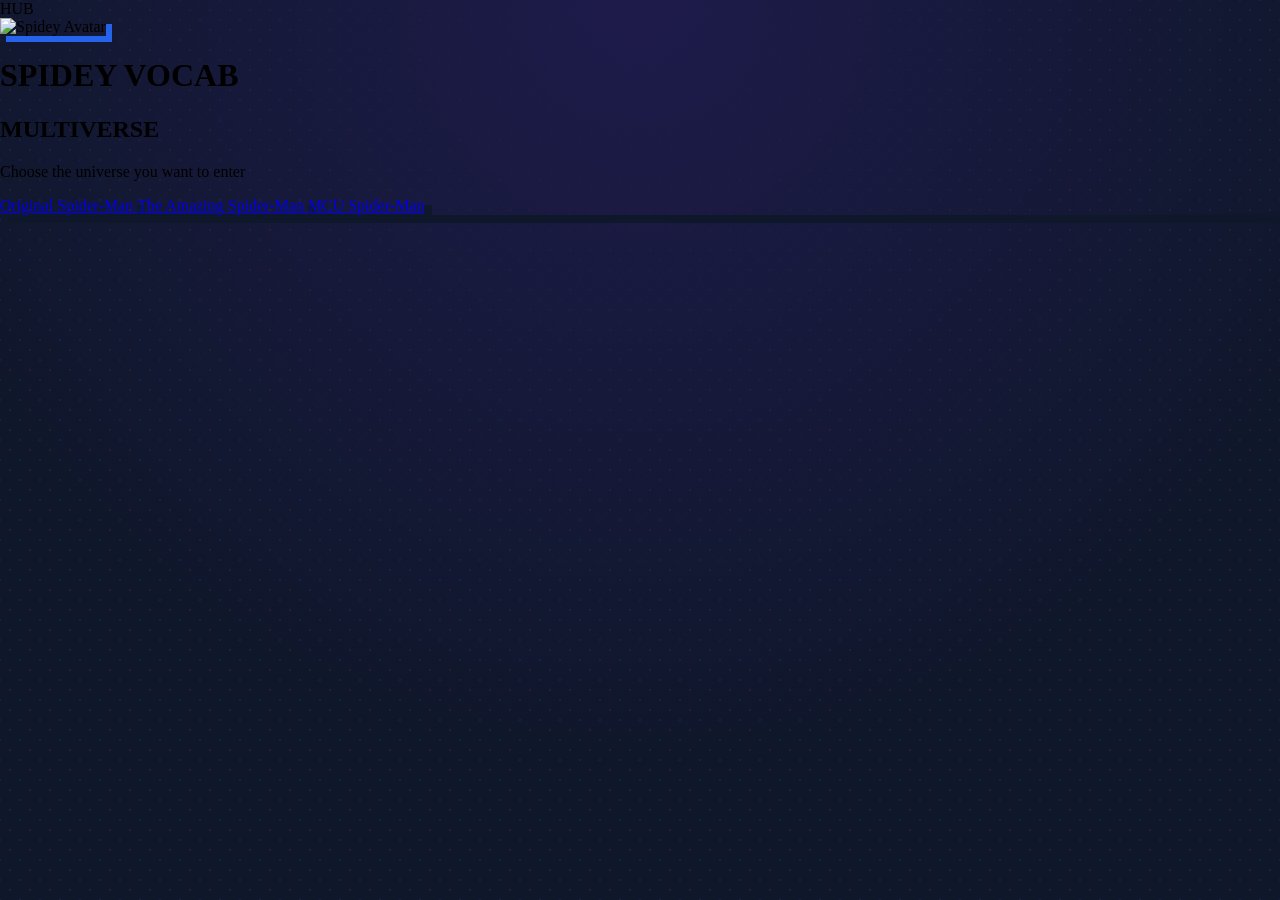
==== commit a9d64c62: "Add files via upload" ====
--- a/index.html
+++ b/index.html
@@ -2,7509 +2,74 @@
 <html lang="zh-TW">
 <head>
   <meta charset="UTF-8">
-  <meta name="viewport" content="width=device-width, initial-scale=1.0, maximum-scale=1.0, user-scalable=no">
-  <title>單字特訓中心 - 高中 L1 完整版 (A-F)</title>
+  <meta name="viewport" content="width=device-width, initial-scale=1.0, maximum-scale=1.0, user-scalable=no, viewport-fit=cover">
+  <title>Spidey Vocab Multiverse</title>
   <script src="https://cdn.tailwindcss.com"></script>
-  <script crossorigin src="https://unpkg.com/react@18/umd/react.production.min.js"></script>
-  <script crossorigin src="https://unpkg.com/react-dom@18/umd/react-dom.production.min.js"></script>
-  <script src="https://unpkg.com/@babel/standalone/babel.min.js"></script>
-</head>
-<body class="bg-[#0f172a] m-0 p-0 text-slate-900 selection:bg-red-500 selection:text-white">
-  <div id="root"></div>
-
-  <script type="text/babel">
-    const { useState, useEffect, useRef } = React;
-
-    const VOCABULARY = [
-      // === 字母 A ===
-      { en: "a/an", zh: "一(個)", pos: "art.", b: "L1", ex: "I saw your dad and your mom at the zoo.", ex_zh: "我在動物園看到一隻狗和你媽。" },
-      { en: "able", zh: "能,可以", pos: "adj.", b: "L1", ex: "she is able to speak three languages fluently.", ex_zh: "她能流利地說三種語言。" },
-      { en: "about", zh: "關於", pos: "prep.", b: "L1", ex: "The book is about the history of Taiwan.", ex_zh: "這本書是關於台灣的歷史。" },
-      { en: "above", zh: "在...上面", pos: "prep. adv.", b: "L1", ex: "The bird flew above the clouds.", ex_zh: "那隻鳥飛在雲層上方。" },
-      { en: "according to", zh: "根據", pos: "phr.", b: "L1", ex: "According to the weather forecast, it will rain tomorrow.", ex_zh: "根據天氣預報，明天會下雨。" },
-      { en: "across", zh: "穿過", pos: "prep.", b: "L1", ex: "Be careful when you walk across the street.", ex_zh: "過馬路時要小心。" },
-      { en: "act", zh: "扮演", pos: "vt.", b: "L1", ex: "He will act as Romeo in the school play.", ex_zh: "他將在學校話劇中扮演羅密歐。" },
-      { en: "action", zh: "行動", pos: "n.", b: "L1", ex: "Actions speak louder than words.", ex_zh: "坐而言不如起而行。" },
-      { en: "actor", zh: "男演員", pos: "n.", b: "L1", ex: "Tom Cruise is a famous Hollywood actor.", ex_zh: "湯姆·克魯斯是著名的好萊塢男演員。" },
-      { en: "actress", zh: "女演員", pos: "n.", b: "L1", ex: "She won an award for best actress.", ex_zh: "她贏得了最佳女演員獎。" },
-      { en: "add", zh: "添加", pos: "vt.", b: "L1", ex: "Please add some sugar to my coffee.", ex_zh: "請在我的咖啡裡加點糖。" },
-      { en: "address", zh: "地址", pos: "n.", b: "L1", ex: "Can you write down your home address?", ex_zh: "你能寫下你家的地址嗎？" },
-      { en: "adult", zh: "成人", pos: "n.", b: "L1", ex: "This movie is for adults only.", ex_zh: "這部電影僅限成人觀看。" },
-      { en: "afraid", zh: "害怕", pos: "adj.", b: "L1", ex: "Don't be afraid of making mistakes.", ex_zh: "不要害怕犯錯。" },
-      { en: "after", zh: "在...以後", pos: "prep.", b: "L1", ex: "Let's meet after school to play basketball.", ex_zh: "我們放學後見面打籃球吧。" },
-      { en: "afternoon", zh: "午後", pos: "n.", b: "L1", ex: "I usually take a nap in the afternoon.", ex_zh: "我通常在下午睡午覺。" },
-      { en: "again", zh: "再", pos: "adv.", b: "L1", ex: "Could you say that again, please?", ex_zh: "你能再說一次嗎？" },
-      { en: "against", zh: "反對", pos: "prep.", b: "L1", ex: "Are you for or against the new policy?", ex_zh: "你贊成還是反對這項新政策？" },
-      { en: "age", zh: "年齡", pos: "n.", b: "L1", ex: "He started playing the piano at the age of five.", ex_zh: "他五歲開始彈鋼琴。" },
-      { en: "ago", zh: "在...之前", pos: "adv.", b: "L1", ex: "She left for Taipei ten minutes ago.", ex_zh: "她十分鐘前出發去台北了。" },
-      { en: "agree", zh: "同意", pos: "vi.", b: "L1", ex: "I totally agree with your opinion.", ex_zh: "我完全同意你的意見。" },
-      { en: "agreement", zh: "同意", pos: "n.", b: "L1", ex: "They finally reached an agreement.", ex_zh: "他們終於達成了一致。" },
-      { en: "ahead", zh: "在前", pos: "adv.", b: "L1", ex: "Go straight ahead and turn left.", ex_zh: "直直往前走然後左轉。" },
-      { en: "air", zh: "空氣", pos: "n.", b: "L1", ex: "We need fresh air to breathe.", ex_zh: "我們需要新鮮空氣來呼吸。" },
-      { en: "airmail", zh: "航空郵政", pos: "n.", b: "L1", ex: "I sent the letter by airmail.", ex_zh: "我把信寄了航空郵件。" },
-      { en: "airplane", zh: "飛機", pos: "n.", b: "L1", ex: "The airplane is flying high in the sky.", ex_zh: "飛機在天空中高高飛翔。" },
-      { en: "plane", zh: "飛機", pos: "n.", b: "L1", ex: "We will take a plane to Japan.", ex_zh: "我們將搭飛機去日本。" },
-      { en: "airport", zh: "機場", pos: "n.", b: "L1", ex: "We arrived at the airport two hours early.", ex_zh: "我們提早兩個小時到達機場。" },
-      { en: "all", zh: "一切的", pos: "adj.", b: "L1", ex: "All of the students passed the test.", ex_zh: "所有的學生都通過了考試。" },
-      { en: "allow", zh: "允許", pos: "vt.", b: "L1", ex: "Smoking is not allowed in the restaurant.", ex_zh: "餐廳內不允許抽煙。" },
-      { en: "almost", zh: "幾乎", pos: "adv.", b: "L1", ex: "I am almost done with my homework.", ex_zh: "我的作業幾乎快做完了。" },
-      { en: "alone", zh: "單獨的", pos: "adj. adv.", b: "L1", ex: "She lives alone in a small apartment.", ex_zh: "她獨自住在一個小公寓裡。" },
-      { en: "along", zh: "沿著", pos: "prep.", b: "L1", ex: "We walked along the beautiful river.", ex_zh: "我們沿著美麗的河畔散步。" },
-      { en: "already", zh: "已經", pos: "adv.", b: "L1", ex: "I have already finished my dinner.", ex_zh: "我已經吃完晚餐了。" },
-      { en: "also", zh: "也", pos: "adv.", b: "L1", ex: "He speaks English, and he also speaks French.", ex_zh: "他說英文，他也說法文。" },
-      { en: "always", zh: "總是", pos: "adv.", b: "L1", ex: "She always wakes up at 6 AM.", ex_zh: "她總是早上六點起床。" },
-      { en: "am", zh: "是(第一人稱)", pos: "vi.", b: "L1", ex: "I am a high school student.", ex_zh: "我是一個高中生。" },
-      { en: "among", zh: "在...之中", pos: "prep.", b: "L1", ex: "The house is hidden among the tall trees.", ex_zh: "這棟房子隱藏在高大的樹木之中。" },
-      { en: "and", zh: "和", pos: "conj.", b: "L1", ex: "I like apples and bananas.", ex_zh: "我喜歡蘋果和香蕉。" },
-      { en: "anger", zh: "憤怒", pos: "n.", b: "L1", ex: "He couldn't hide his anger.", ex_zh: "他無法掩飾他的憤怒。" },
-      { en: "angry", zh: "生氣的", pos: "adj.", b: "L1", ex: "Please don't be angry with me.", ex_zh: "請不要對我生氣。" },
-      { en: "animal", zh: "動物", pos: "n.", b: "L1", ex: "The lion is a wild animal.", ex_zh: "獅子是一種野生動物。" },
-      { en: "another", zh: "另外的", pos: "adj.", b: "L1", ex: "Would you like another cup of tea?", ex_zh: "你想再來一杯茶嗎？" },
-      { en: "answer", zh: "回答", pos: "n. vt.", b: "L1", ex: "Please answer my question honestly.", ex_zh: "請誠實回答我的問題。" },
-      { en: "ant", zh: "螞蟻", pos: "n.", b: "L1", ex: "There is an ant on the table.", ex_zh: "桌上有一隻螞蟻。" },
-      { en: "any", zh: "任何的", pos: "adj.", b: "L1", ex: "Do you have any questions?", ex_zh: "你有任何問題嗎？" },
-      { en: "anything", zh: "任何東西", pos: "n.", b: "L1", ex: "I didn't eat anything this morning.", ex_zh: "我今天早上什麼都沒吃。" },
-      { en: "ape", zh: "大猩猩", pos: "n.", b: "L1", ex: "An ape is highly intelligent.", ex_zh: "大猩猩非常聰明。" },
-      { en: "appear", zh: "出現", pos: "vi.", b: "L1", ex: "A cat suddenly appeared in the garden.", ex_zh: "一隻貓突然出現在花園裡。" },
-      { en: "apple", zh: "蘋果", pos: "n.", b: "L1", ex: "An apple a day keeps the doctor away.", ex_zh: "一天一蘋果，醫生遠離我。" },
-      { en: "April", zh: "四月", pos: "n.", b: "L1", ex: "Her birthday is in April.", ex_zh: "她的生日在四月。" },
-      { en: "are", zh: "是(第二人稱)", pos: "vi.", b: "L1", ex: "You are a good friend.", ex_zh: "你是一個好朋友。" },
-      { en: "area", zh: "面積", pos: "n.", b: "L1", ex: "This area is famous for its tea.", ex_zh: "這個地區以茶葉聞名。" },
-      { en: "arm", zh: "手臂", pos: "n.", b: "L1", ex: "He broke his arm playing basketball.", ex_zh: "他打籃球時摔斷了手臂。" },
-      { en: "army", zh: "軍隊", pos: "n.", b: "L1", ex: "He joined the army after high school.", ex_zh: "他高中畢業後參軍了。" },
-      { en: "around", zh: "到處", pos: "adv. prep.", b: "L1", ex: "They traveled around the world.", ex_zh: "他們環遊了世界。" },
-      { en: "art", zh: "藝術", pos: "n.", b: "L1", ex: "She is studying modern art in college.", ex_zh: "她正在大學學習現代藝術。" },
-      { en: "as", zh: "當作、如同", pos: "prep. adv. conj.", b: "L1", ex: "He works as an engineer.", ex_zh: "他的工作是工程師。" },
-      { en: "ask", zh: "詢問", pos: "vt.", b: "L1", ex: "Can I ask you a favor?", ex_zh: "我可以請你幫個忙嗎？" },
-      { en: "at", zh: "在...地點", pos: "prep.", b: "L1", ex: "I will meet you at the station.", ex_zh: "我們在車站見。" },
-      { en: "August", zh: "八月", pos: "n.", b: "L1", ex: "It is usually very hot in August.", ex_zh: "八月通常非常熱。" },
-      { en: "aunt", zh: "伯母", pos: "n.", b: "L1", ex: "My aunt lives in New York.", ex_zh: "我阿姨住在紐約。" },
-      { en: "autumn", zh: "秋天", pos: "n.", b: "L1", ex: "Leaves turn yellow in autumn.", ex_zh: "秋天時樹葉會變黃。" },
-      { en: "fall", zh: "秋天", pos: "n.", b: "L1", ex: "The weather is cool in fall.", ex_zh: "秋天天氣涼爽。" },
-      { en: "away", zh: "隔開", pos: "adv.", b: "L1", ex: "The station is three miles away.", ex_zh: "車站距離這裡三英里遠。" },
-
-      // === 字母 B ===
-      { en: "baby", zh: "嬰兒", pos: "n.", b: "L1", ex: "The baby is sleeping peacefully.", ex_zh: "嬰兒正安詳地睡覺。" },
-      { en: "back", zh: "背部", pos: "n.", b: "L1", ex: "My back hurts from sitting too long.", ex_zh: "我坐太久了，背很痛。" },
-      { en: "bad", zh: "壞的", pos: "adj.", b: "L1", ex: "Smoking is a bad habit.", ex_zh: "抽菸是個壞習慣。" },
-      { en: "bag", zh: "袋子", pos: "n.", b: "L1", ex: "I left my bag on the bus.", ex_zh: "我把袋子忘在公車上了。" },
-      { en: "ball", zh: "球", pos: "n.", b: "L1", ex: "The boys are playing with a ball.", ex_zh: "男孩們正在玩球。" },
-      { en: "balloon", zh: "氣球", pos: "n.", b: "L1", ex: "The child let go of the red balloon.", ex_zh: "孩子放開了紅色的氣球。" },
-      { en: "banana", zh: "香蕉", pos: "n.", b: "L1", ex: "Monkeys love to eat bananas.", ex_zh: "猴子喜歡吃香蕉。" },
-      { en: "band", zh: "綁帶", pos: "n.", b: "L1", ex: "She tied her hair with a rubber band.", ex_zh: "她用橡皮筋把頭髮綁起來。" },
-      { en: "bank", zh: "銀行;河堤", pos: "n.", b: "L1", ex: "I need to go to the bank to get some cash.", ex_zh: "我需要去銀行領些現金。" },
-      { en: "bar", zh: "棒;酒吧", pos: "n.", b: "L1", ex: "He ate a bar of chocolate.", ex_zh: "他吃了一條巧克力。" },
-      { en: "barber", zh: "理髮師", pos: "n.", b: "L1", ex: "The barber cut my hair very short.", ex_zh: "理髮師把我的頭髮剪得很短。" },
-      { en: "base", zh: "基底", pos: "n.", b: "L1", ex: "The base of the lamp is made of wood.", ex_zh: "這盞燈的底座是木製的。" },
-      { en: "baseball", zh: "棒球", pos: "n.", b: "L1", ex: "Baseball is popular in Taiwan.", ex_zh: "棒球在台灣很受歡迎。" },
-      { en: "basic", zh: "基礎的", pos: "adj.", b: "L1", ex: "This is a basic English course.", ex_zh: "這是一門基礎英語課程。" },
-      { en: "basket", zh: "籃子", pos: "n.", b: "L1", ex: "She put the fresh apples in a basket.", ex_zh: "她把新鮮蘋果放進籃子裡。" },
-      { en: "basketball", zh: "籃球", pos: "n.", b: "L1", ex: "He plays basketball every weekend.", ex_zh: "他每個週末都打籃球。" },
-      { en: "bat", zh: "球棒;蝙蝠", pos: "n.", b: "L1", ex: "He hit the ball with a wooden bat.", ex_zh: "他用木製球棒擊球。" },
-      { en: "bath", zh: "沐浴;浴缸", pos: "n.", b: "L1", ex: "I usually take a hot bath before bed.", ex_zh: "我通常睡前會洗個熱水澡。" },
-      { en: "bathe", zh: "浸洗", pos: "vt.", b: "L1", ex: "They bathe in the river during summer.", ex_zh: "他們夏天在河裡洗澡。" },
-      { en: "bathroom", zh: "浴室", pos: "n.", b: "L1", ex: "I need to use the bathroom.", ex_zh: "我需要借用一下洗手間。" },
-      { en: "be", zh: "是", pos: "vi.", b: "L1", ex: "I want to be a teacher in the future.", ex_zh: "我未來想當一名老師。" },
-      { en: "beach", zh: "海灘", pos: "n.", b: "L1", ex: "We walked along the sandy beach.", ex_zh: "我們沿著沙灘散步。" },
-      { en: "bear", zh: "熊", pos: "n.", b: "L1", ex: "We saw a wild bear in the forest.", ex_zh: "我們在森林裡看到一隻野熊。" },
-      { en: "beat", zh: "打、擊", pos: "vt.", b: "L1", ex: "My heart beats fast when I run.", ex_zh: "我跑步時心跳很快。" },
-      { en: "beautiful", zh: "美麗的", pos: "adj.", b: "L1", ex: "You look beautiful in that dress.", ex_zh: "你穿那件洋裝看起來很美。" },
-      { en: "beauty", zh: "美麗", pos: "n.", b: "L1", ex: "She is a woman of great beauty.", ex_zh: "她是一位非常美麗的女人。" },
-      { en: "because", zh: "因為", pos: "conj.", b: "L1", ex: "I stayed home because it rained heavily.", ex_zh: "因為雨下得很大所以我待在家。" },
-      { en: "become", zh: "成為", pos: "vi.", b: "L1", ex: "The caterpillar will become a butterfly.", ex_zh: "毛毛蟲會變成蝴蝶。" },
-      { en: "bed", zh: "床", pos: "n.", b: "L1", ex: "It is late, time to go to bed.", ex_zh: "很晚了，該上床睡覺了。" },
-      { en: "bee", zh: "蜜蜂", pos: "n.", b: "L1", ex: "A busy bee is flying around the flower.", ex_zh: "一隻忙碌的蜜蜂在花朵旁飛舞。" },
-      { en: "before", zh: "在...之前", pos: "prep.", b: "L1", ex: "Please wash your hands before dinner.", ex_zh: "請在晚餐前洗手。" },
-      { en: "begin", zh: "開始", pos: "vt.", b: "L1", ex: "The movie will begin in five minutes.", ex_zh: "電影五分鐘後就要開始了。" },
-      { en: "behind", zh: "在...後面", pos: "prep.", b: "L1", ex: "Someone is standing behind the door.", ex_zh: "有人站在門後面。" },
-      { en: "believe", zh: "相信", pos: "vt.", b: "L1", ex: "I believe you can pass the exam.", ex_zh: "我相信你能通過考試。" },
-      { en: "bell", zh: "鈴", pos: "n.", b: "L1", ex: "The school bell is ringing loudly.", ex_zh: "學校的鐘聲響得很大聲。" },
-      { en: "belong", zh: "屬於", pos: "vi.", b: "L1", ex: "This blue book belongs to me.", ex_zh: "這本藍色的書是屬於我的。" },
-      { en: "below", zh: "在...下面", pos: "prep.", b: "L1", ex: "The temperature is below zero today.", ex_zh: "今天氣溫在零度以下。" },
-      { en: "beside", zh: "在旁邊", pos: "prep.", b: "L1", ex: "Come and sit beside me.", ex_zh: "過來坐在我旁邊。" },
-      { en: "best", zh: "最好的", pos: "adj.", b: "L1", ex: "She is my best friend.", ex_zh: "她是我最好的朋友。" },
-      { en: "better", zh: "較好的", pos: "adj.", b: "L1", ex: "I feel much better today.", ex_zh: "我今天感覺好多了。" },
-      { en: "between", zh: "在...之間", pos: "prep.", b: "L1", ex: "There is a river between the two cities.", ex_zh: "這兩座城市之間有一條河。" },
-      { en: "bicycle", zh: "腳踏車", pos: "n.", b: "L1", ex: "He rides his bicycle to work.", ex_zh: "他騎腳踏車去上班。" },
-      { en: "big", zh: "大的", pos: "adj.", b: "L1", ex: "They live in a big house.", ex_zh: "他們住在一個大房子裡。" },
-      { en: "bird", zh: "鳥", pos: "n.", b: "L1", ex: "A little bird is singing on the tree.", ex_zh: "一隻小鳥在樹上唱歌。" },
-      { en: "birth", zh: "出生", pos: "n.", b: "L1", ex: "The baby weighed six pounds at birth.", ex_zh: "嬰兒出生時重六磅。" },
-      { en: "bit", zh: "一點", pos: "n.", b: "L1", ex: "I am a little bit tired today.", ex_zh: "我今天有一點點累。" },
-      { en: "bite", zh: "咬", pos: "vt.", b: "L1", ex: "Does your dog bite strangers?", ex_zh: "你的狗會咬陌生人嗎？" },
-      { en: "black", zh: "黑色的", pos: "adj.", b: "L1", ex: "He likes wearing black clothes.", ex_zh: "他喜歡穿黑色的衣服。" },
-      { en: "block", zh: "街區", pos: "n.", b: "L1", ex: "Walk two blocks and turn right.", ex_zh: "走兩個街區然後右轉。" },
-      { en: "blood", zh: "血", pos: "n.", b: "L1", ex: "He lost a lot of blood in the accident.", ex_zh: "他在意外中流了很多血。" },
-      { en: "blow", zh: "吹", pos: "vt.", b: "L1", ex: "The wind is blowing hard today.", ex_zh: "今天風吹得很大。" },
-      { en: "blue", zh: "藍色的", pos: "adj.", b: "L1", ex: "The sky is beautifully blue today.", ex_zh: "今天的天空是非常美麗的藍色。" },
-      { en: "boat", zh: "小船", pos: "n.", b: "L1", ex: "We rented a small boat on the lake.", ex_zh: "我們在湖上租了一艘小船。" },
-      { en: "body", zh: "身體", pos: "n.", b: "L1", ex: "Regular exercise is good for your body.", ex_zh: "規律的運動對你的身體有好處。" },
-      { en: "bone", zh: "骨頭", pos: "n.", b: "L1", ex: "The dog is happily chewing a bone.", ex_zh: "那隻狗正開心地啃著骨頭。" },
-      { en: "book", zh: "書/預定", pos: "n. vt.", b: "L1", ex: "I would like to book a table for two tonight.", ex_zh: "我今晚想預訂兩個人的位子。" },
-      { en: "born", zh: "出生的", pos: "adj.", b: "L1", ex: "She was born in a small town in Taiwan.", ex_zh: "她出生在台灣的一個小鎮。" },
-      { en: "both", zh: "兩者都", pos: "adj. adv.", b: "L1", ex: "Both of my parents are high school teachers.", ex_zh: "我父母兩人都是高中老師。" },
-      { en: "bottom", zh: "底部", pos: "n.", b: "L1", ex: "Please sign your name at the bottom of the page.", ex_zh: "請在頁面底部簽上你的名字。" },
-      { en: "bowl", zh: "碗", pos: "n.", b: "L1", ex: "He ate a large bowl of beef noodle soup.", ex_zh: "他吃了一大碗牛肉麵。" },
-      { en: "box", zh: "箱子", pos: "n.", b: "L1", ex: "This box is too heavy for me to carry.", ex_zh: "這個箱子對我來說太重了搬不動。" },
-      { en: "boy", zh: "男孩", pos: "n.", b: "L1", ex: "The little boy is playing in the park.", ex_zh: "那個小男孩正在公園裡玩耍。" },
-      { en: "brave", zh: "勇敢的", pos: "adj.", b: "L1", ex: "The brave firefighter saved the cat from the tree.", ex_zh: "勇敢的消防員從樹上救下了那隻貓。" },
-      { en: "bread", zh: "麵包", pos: "n.", b: "L1", ex: "I usually eat some bread and milk for breakfast.", ex_zh: "我通常早餐吃些麵包和牛奶。" },
-      { en: "break", zh: "打破", pos: "vt.", b: "L1", ex: "Be careful not to break the glass window.", ex_zh: "小心不要打破玻璃窗。" },
-      { en: "breakfast", zh: "早餐", pos: "n.", b: "L1", ex: "What did you have for breakfast this morning?", ex_zh: "你今天早上早餐吃了什麼？" },
-      { en: "bridge", zh: "橋", pos: "n.", b: "L1", ex: "We walked across the bridge to the other side of the river.", ex_zh: "我們走過橋到河的對岸。" },
-      { en: "bright", zh: "明亮的", pos: "adj.", b: "L1", ex: "The sun is very bright and warm today.", ex_zh: "今天的陽光非常明亮溫暖。" },
-      { en: "bring", zh: "帶來", pos: "vt.", b: "L1", ex: "Please bring your umbrella, it might rain later.", ex_zh: "請帶著你的雨傘，晚點可能會下雨。" },
-      { en: "brother", zh: "兄弟", pos: "n.", b: "L1", ex: "My older brother works as a software engineer.", ex_zh: "我哥哥是一位軟體工程師。" },
-      { en: "brown", zh: "褐色", pos: "adj.", b: "L1", ex: "She has beautiful brown eyes and long hair.", ex_zh: "她有著美麗的棕色眼睛和長髮。" },
-      { en: "bug", zh: "蟲子", pos: "n.", b: "L1", ex: "There is a strange bug crawling on the wall.", ex_zh: "牆上有一隻奇怪的蟲子在爬。" },
-      { en: "build", zh: "建造", pos: "vt.", b: "L1", ex: "They plan to build a new hospital in this area.", ex_zh: "他們計畫在這個地區建造一家新醫院。" },
-      { en: "building", zh: "建築物", pos: "n.", b: "L1", ex: "Taipei 101 is a famous tall building in Taiwan.", ex_zh: "台北101是台灣著名的摩天大樓。" },
-      { en: "bus", zh: "巴士", pos: "n.", b: "L1", ex: "I take the bus to school every morning.", ex_zh: "我每天早上搭公車上學。" },
-      { en: "busy", zh: "忙碌的", pos: "adj.", b: "L1", ex: "My father is always busy with his work.", ex_zh: "我父親總是忙於他的工作。" },
-      { en: "but", zh: "但是", pos: "conj.", b: "L1", ex: "I like apples, but I don't like bananas.", ex_zh: "我喜歡蘋果，但我不喜歡香蕉。" },
-      { en: "butter", zh: "奶油", pos: "n.", b: "L1", ex: "I like to put some butter on my toast.", ex_zh: "我喜歡在吐司上塗些奶油。" },
-      { en: "butterfly", zh: "蝴蝶", pos: "n.", b: "L1", ex: "A beautiful butterfly flew into the classroom.", ex_zh: "一隻美麗的蝴蝶飛進了教室。" },
-      { en: "buy", zh: "買", pos: "vt.", b: "L1", ex: "Where did you buy that nice jacket?", ex_zh: "你在哪裡買的那件好看的外套？" },
-      { en: "by", zh: "透過/在旁", pos: "prep.", b: "L1", ex: "She goes to work by train every day.", ex_zh: "她每天搭火車去上班。" },
-
-      // === 字母 C ===
-      { en: "cage", zh: "獸籠", pos: "n.", b: "L1", ex: "The lion was pacing back and forth in its cage.", ex_zh: "獅子在籠子裡來回踱步。" },
-      { en: "cake", zh: "蛋糕", pos: "n.", b: "L1", ex: "My mother baked a chocolate cake for my birthday.", ex_zh: "我媽媽為我的生日烤了一個巧克力蛋糕。" },
-      { en: "call", zh: "呼叫/打電話", pos: "vt.", b: "L1", ex: "Please call me when you arrive at the station.", ex_zh: "你到車站時請打電話給我。" },
-      { en: "camel", zh: "駱駝", pos: "n.", b: "L1", ex: "We rode a camel across the hot desert.", ex_zh: "我們騎著駱駝穿越炎熱的沙漠。" },
-      { en: "camera", zh: "照相機", pos: "n.", b: "L1", ex: "He bought a new digital camera for the trip.", ex_zh: "他為了這趟旅行買了一台新相機。" },
-      { en: "camp", zh: "營地", pos: "n.", b: "L1", ex: "We set up our camp near the beautiful river.", ex_zh: "我們在美麗的河邊紮營。" },
-      { en: "can", zh: "可以/罐頭", pos: "aux. n.", b: "L1", ex: "Can you help me with my English homework?", ex_zh: "你可以幫我做英文功課嗎？" },
-      { en: "candy", zh: "糖果", pos: "n.", b: "L1", ex: "Eating too much candy is bad for your teeth.", ex_zh: "吃太多糖果對你的牙齒不好。" },
-      { en: "cap", zh: "棒球帽", pos: "n.", b: "L1", ex: "He is wearing a blue baseball cap today.", ex_zh: "他今天戴著一頂藍色的棒球帽。" },
-      { en: "car", zh: "汽車", pos: "n.", b: "L1", ex: "My uncle drives a red sports car.", ex_zh: "我叔叔開著一輛紅色的跑車。" },
-      { en: "card", zh: "紙牌/卡片", pos: "n.", b: "L1", ex: "I sent my teacher a thank-you card.", ex_zh: "我寄給老師一張感謝卡。" },
-      { en: "care", zh: "關心", pos: "vi.", b: "L1", ex: "Good parents deeply care about their children's future.", ex_zh: "好父母深切關心孩子們的未來。" },
-      { en: "careful", zh: "小心的", pos: "adj.", b: "L1", ex: "Please be careful when you cross the busy street.", ex_zh: "穿越繁忙的街道時請小心。" },
-      { en: "carry", zh: "提/搬/扛", pos: "vt.", b: "L1", ex: "Can you help me carry this heavy box?", ex_zh: "你能幫我搬這個重箱子嗎？" },
-      { en: "case", zh: "箱子/案件", pos: "n.", b: "L1", ex: "In this case, we need to ask the teacher for help.", ex_zh: "在這種情況下，我們需要向老師求助。" },
-      { en: "cat", zh: "貓", pos: "n.", b: "L1", ex: "The lazy cat is sleeping on the warm sofa.", ex_zh: "那隻懶貓正睡在溫暖的沙發上。" },
-      { en: "catch", zh: "接住/抓住", pos: "vt.", b: "L1", ex: "He tried to catch the ball but failed.", ex_zh: "他試圖接住球，但失敗了。" },
-      { en: "cause", zh: "原因", pos: "n.", b: "L1", ex: "The police are trying to find the cause of the fire.", ex_zh: "警方正試圖查明火災的原因。" },
-      { en: "cent", zh: "分(美元)", pos: "n.", b: "L1", ex: "One US dollar is equal to one hundred cents.", ex_zh: "一美元等於一百美分。" },
-      { en: "center", zh: "中心", pos: "n.", b: "L1", ex: "The park is located in the center of the city.", ex_zh: "這座公園位於市中心。" },
-      { en: "certain", zh: "確切的", pos: "adj.", b: "L1", ex: "Are you certain that he will come to the party?", ex_zh: "你確定他會來參加派對嗎？" },
-      { en: "chair", zh: "椅子", pos: "n.", b: "L1", ex: "Please pull up a chair and sit down.", ex_zh: "請拉把椅子坐下來。" },
-      { en: "chance", zh: "機會", pos: "n.", b: "L1", ex: "This is your last chance to win the game.", ex_zh: "這是你贏得比賽的最後機會。" },
-      { en: "chart", zh: "圖表", pos: "n.", b: "L1", ex: "Look at the chart on page ten of your book.", ex_zh: "請看書本第十頁的圖表。" },
-      { en: "chase", zh: "追捕", pos: "vt.", b: "L1", ex: "The street dog likes to chase moving cars.", ex_zh: "那隻流浪狗喜歡追逐移動的汽車。" },
-      { en: "check", zh: "檢查", pos: "vt.", b: "L1", ex: "Please check your answers before you hand in the test.", ex_zh: "交卷前請先檢查你的答案。" },
-      { en: "chick", zh: "小雞", pos: "n.", b: "L1", ex: "The little chick is closely following its mother.", ex_zh: "這隻小雞緊緊跟著牠的媽媽。" },
-      { en: "chicken", zh: "雞/雞肉", pos: "n.", b: "L1", ex: "We had fried chicken and fries for dinner.", ex_zh: "我們晚餐吃了炸雞和薯條。" },
-      { en: "chief", zh: "領袖", pos: "n.", b: "L1", ex: "He is the chief of the local police department.", ex_zh: "他是當地警察局的局長。" },
-      { en: "child", zh: "小孩", pos: "n.", b: "L1", ex: "The child is playing happily in the sandbox.", ex_zh: "那個小孩正在沙坑裡開心地玩耍。" },
-      { en: "Christmas", zh: "聖誕節", pos: "n.", b: "L1", ex: "We always get lots of presents at Christmas.", ex_zh: "我們在聖誕節總會收到很多禮物。" },
-      { en: "church", zh: "教堂", pos: "n.", b: "L1", ex: "They go to church to pray every Sunday morning.", ex_zh: "他們每週日早上都去教堂祈禱。" },
-      { en: "city", zh: "城市", pos: "n.", b: "L1", ex: "Taipei is the biggest and busiest city in Taiwan.", ex_zh: "台北是台灣最大、最繁忙的城市。" },
-      { en: "class", zh: "班級/等級", pos: "n.", b: "L1", ex: "There are thirty-five students in my English class.", ex_zh: "我的英文班上有三十五名學生。" },
-      { en: "clean", zh: "乾淨的", pos: "adj.", b: "L1", ex: "Please make sure to keep your room clean.", ex_zh: "請務必保持你的房間乾淨。" },
-      { en: "clear", zh: "清晰的", pos: "adj.", b: "L1", ex: "The sky is clear and blue today without any clouds.", ex_zh: "今天的天空清澈蔚藍，沒有一片雲。" },
-      { en: "climb", zh: "爬", pos: "vi. vt.", b: "L1", ex: "It took us three hours to climb to the top of the mountain.", ex_zh: "我們花了三個小時爬到山頂。" },
-      { en: "clock", zh: "時鐘", pos: "n.", b: "L1", ex: "The clock on the wall says it is twelve noon.", ex_zh: "牆上的時鐘顯示現在是中午十二點。" },
-      { en: "close", zh: "關/接近的", pos: "vt. adj.", b: "L1", ex: "Please close the door behind you when you leave.", ex_zh: "離開時請隨手關門。" },
-      { en: "cloud", zh: "雲", pos: "n.", b: "L1", ex: "There are many dark clouds in the sky, it might rain.", ex_zh: "天空有很多烏雲，可能會下雨。" },
-      { en: "coast", zh: "海岸", pos: "n.", b: "L1", ex: "We took a road trip along the east coast of Taiwan.", ex_zh: "我們沿著台灣東海岸進行了一趟公路旅行。" },
-      { en: "coat", zh: "大衣", pos: "n.", b: "L1", ex: "Put on your heavy coat, it is freezing outside.", ex_zh: "穿上你的厚大衣，外面冷極了。" },
-      { en: "cocoa", zh: "可可豆", pos: "n.", b: "L1", ex: "I like to drink a cup of hot cocoa on winter nights.", ex_zh: "我喜歡在冬夜喝杯熱可可。" },
-      { en: "coffee", zh: "咖啡", pos: "n.", b: "L1", ex: "My dad drinks a cup of black coffee every morning.", ex_zh: "我爸爸每天早上都會喝一杯黑咖啡。" },
-      { en: "cola", zh: "可樂", pos: "n.", b: "L1", ex: "A glass of cold cola is very refreshing in summer.", ex_zh: "夏天來一杯冰涼的可樂非常消暑。" },
-      { en: "cold", zh: "冷的", pos: "adj.", b: "L1", ex: "The weather is very cold today, don't catch a cold.", ex_zh: "今天天氣很冷，別感冒了。" },
-      { en: "color", zh: "顏色", pos: "n.", b: "L1", ex: "What is your favorite color for a T-shirt?", ex_zh: "你最喜歡哪種顏色的T恤？" },
-      { en: "come", zh: "來", pos: "vi.", b: "L1", ex: "Please come here for a second, I need your help.", ex_zh: "請過來一下，我需要你的幫忙。" },
-      { en: "common", zh: "普通的/常見的", pos: "adj.", b: "L1", ex: "It is very common to see people riding scooters here.", ex_zh: "在這裡看到人們騎機車是很常見的。" },
-      { en: "continue", zh: "繼續", pos: "vi.", b: "L1", ex: "The heavy rain will continue until tomorrow morning.", ex_zh: "大雨將持續到明天早上。" },
-      { en: "cook", zh: "煮", pos: "vt.", b: "L1", ex: "My mom is going to cook beef noodles for dinner tonight.", ex_zh: "我媽媽今晚要做牛肉麵當晚餐。" },
-      { en: "cookie", zh: "餅乾", pos: "n.", b: "L1", ex: "I ate a delicious chocolate chip cookie as a snack.", ex_zh: "我吃了一塊好吃的巧克力豆餅乾當點心。" },
-      { en: "cool", zh: "涼爽的", pos: "adj.", b: "L1", ex: "The weather is nice and cool in autumn.", ex_zh: "秋天的天氣舒適涼爽。" },
-      { en: "corn", zh: "玉米", pos: "n.", b: "L1", ex: "We had sweet corn soup for dinner.", ex_zh: "我們晚餐喝了甜玉米湯。" },
-      { en: "correct", zh: "正確的", pos: "adj.", b: "L1", ex: "Please choose the correct answer from the options.", ex_zh: "請從選項中選出正確的答案。" },
-      { en: "cost", zh: "花費", pos: "vi. n.", b: "L1", ex: "How much does this new smartphone cost?", ex_zh: "這支新智慧型手機要花多少錢？" },
-      { en: "count", zh: "計算", pos: "vt.", b: "L1", ex: "The smart little girl can count to one hundred in English.", ex_zh: "這個聰明的小女孩能用英文數到一百。" },
-      { en: "country", zh: "國家", pos: "n.", b: "L1", ex: "Japan is a beautiful country with a rich culture.", ex_zh: "日本是一個擁有豐富文化的美麗國家。" },
-      { en: "course", zh: "路線/課程", pos: "n.", b: "L1", ex: "I am taking an advanced English course this semester.", ex_zh: "這學期我修了一門進階英文課程。" },
-      { en: "cover", zh: "覆蓋", pos: "vt.", b: "L1", ex: "Thick white snow covered the whole mountain.", ex_zh: "厚厚的白雪覆蓋了整座山。" },
-      { en: "cow", zh: "母牛", pos: "n.", b: "L1", ex: "The cow is peacefully eating grass in the green field.", ex_zh: "母牛正在綠色的草地上平靜地吃草。" },
-      { en: "cowboy", zh: "牛仔", pos: "n.", b: "L1", ex: "He dressed up as a cool cowboy for the Halloween party.", ex_zh: "他打扮成一個酷牛仔去參加萬聖節派對。" },
-      { en: "crow", zh: "烏鴉", pos: "n.", b: "L1", ex: "I heard a black crow making noise outside my window.", ex_zh: "我聽到一隻黑烏鴉在我窗外發出噪音。" },
-      { en: "cry", zh: "哭", pos: "vi.", b: "L1", ex: "The hungry baby started to cry loudly in the middle of the night.", ex_zh: "飢餓的嬰兒在半夜開始大聲哭泣。" },
-      { en: "cub", zh: "幼獸", pos: "n.", b: "L1", ex: "The little lion cub is very playful and energetic.", ex_zh: "這隻小獅子非常愛玩且充滿活力。" },
-      { en: "cup", zh: "杯子", pos: "n.", b: "L1", ex: "Would you like a warm cup of tea before leaving?", ex_zh: "離開前你想來杯熱茶嗎？" },
-      { en: "cut", zh: "切/剪", pos: "vt.", b: "L1", ex: "She carefully cut the birthday cake into eight equal pieces.", ex_zh: "她小心翼翼地把生日蛋糕切成均等的八塊。" },
-      { en: "cute", zh: "可愛的", pos: "adj.", b: "L1", ex: "The little puppy with big eyes is so cute.", ex_zh: "那隻有著大眼睛的小狗真可愛。" },
-
-      // === 字母 D ===
-      { en: "dad", zh: "爸爸", pos: "n.", b: "L1", ex: "My dad usually drives me to school.", ex_zh: "我爸爸通常開車載我去上學。" },
-      { en: "dance", zh: "跳舞", pos: "vi.", b: "L1", ex: "They like to dance together at the party.", ex_zh: "他們喜歡在派對上一起跳舞。" },
-      { en: "dancer", zh: "舞蹈家", pos: "n.", b: "L1", ex: "She is a beautiful and talented dancer.", ex_zh: "她是一位美麗又有才華的舞蹈家。" },
-      { en: "danger", zh: "危險", pos: "n.", b: "L1", ex: "The warning sign told us to keep away from danger.", ex_zh: "警告標誌告訴我們要遠離危險。" },
-      { en: "dark", zh: "黑暗的", pos: "adj.", b: "L1", ex: "It was too dark to see anything in the room.", ex_zh: "房間裡太暗了什麼都看不見。" },
-      { en: "date", zh: "日期", pos: "n.", b: "L1", ex: "What is today's date?", ex_zh: "今天的日期是幾號？" },
-      { en: "daughter", zh: "女兒", pos: "n.", b: "L1", ex: "His daughter is going to college next year.", ex_zh: "他的女兒明年要上大學了。" },
-      { en: "day", zh: "一天", pos: "n.", b: "L1", ex: "It is a beautiful sunny day.", ex_zh: "這是一個美麗的晴天。" },
-      { en: "dead", zh: "死的", pos: "adj.", b: "L1", ex: "The tree has been dead for many years.", ex_zh: "這棵樹已經死了很多年了。" },
-      { en: "deal", zh: "處理", pos: "vi.", b: "L1", ex: "We need to figure out how to deal with this problem.", ex_zh: "我們需要想出如何處理這個問題。" },
-      { en: "dear", zh: "親愛的", pos: "adj.", b: "L1", ex: "My dear friend, I have missed you so much.", ex_zh: "我親愛的朋友，我好想你。" },
-      { en: "death", zh: "死亡", pos: "n.", b: "L1", ex: "His sudden death shocked everyone.", ex_zh: "他的突然死亡震驚了所有人。" },
-      { en: "December", zh: "十二月", pos: "n.", b: "L1", ex: "Christmas is celebrated in December.", ex_zh: "人們在十二月慶祝聖誕節。" },
-      { en: "decide", zh: "決定", pos: "vt.", b: "L1", ex: "I need more time to decide what to do.", ex_zh: "我需要更多時間來決定該做什麼。" },
-      { en: "deep", zh: "深的", pos: "adj.", b: "L1", ex: "The river is too deep to swim across.", ex_zh: "這條河太深了，無法游過去。" },
-      { en: "deer", zh: "鹿", pos: "n.", b: "L1", ex: "We saw a cute deer running in the woods.", ex_zh: "我們看到一隻可愛的鹿在樹林裡跑。" },
-      { en: "desk", zh: "桌子", pos: "n.", b: "L1", ex: "She left her keys on the desk.", ex_zh: "她把鑰匙留在書桌上了。" },
-      { en: "die", zh: "死", pos: "vi.", b: "L1", ex: "The plants will die without enough water.", ex_zh: "沒有足夠的水，植物會死亡。" },
-      { en: "different", zh: "不同的", pos: "adj.", b: "L1", ex: "My brother and I have different hobbies.", ex_zh: "我和我弟弟有不同的嗜好。" },
-      { en: "difficult", zh: "困難的", pos: "adj.", b: "L1", ex: "Math is a very difficult subject for me.", ex_zh: "數學對我來說是一門很難的科目。" },
-      { en: "dig", zh: "挖", pos: "vt.", b: "L1", ex: "The dog likes to dig holes in the yard.", ex_zh: "那隻狗喜歡在院子裡挖洞。" },
-      { en: "dinner", zh: "晚餐", pos: "n.", b: "L1", ex: "We had steak and salad for dinner.", ex_zh: "我們晚餐吃了牛排和沙拉。" },
-      { en: "direct", zh: "指揮", pos: "vt.", b: "L1", ex: "The police officer will direct the traffic.", ex_zh: "警察將會指揮交通。" },
-      { en: "dirty", zh: "髒的", pos: "adj.", b: "L1", ex: "Please wash your dirty hands before eating.", ex_zh: "吃飯前請洗乾淨你髒兮兮的手。" },
-      { en: "discover", zh: "發現", pos: "vt.", b: "L1", ex: "Scientists hope to discover a new planet.", ex_zh: "科學家希望能發現一顆新行星。" },
-      { en: "dish", zh: "碟", pos: "n.", b: "L1", ex: "She carefully washed every dish after the meal.", ex_zh: "飯後她仔細地洗了每一個盤子。" },
-      { en: "do", zh: "做", pos: "vt.", b: "L1", ex: "What do you want to do this weekend?", ex_zh: "這個週末你想做什麼？" },
-      { en: "doctor", zh: "醫生", pos: "n.", b: "L1", ex: "You should see a doctor if you feel sick.", ex_zh: "如果你覺得生病了，應該去看醫生。" },
-      { en: "dog", zh: "狗", pos: "n.", b: "L1", ex: "The dog barked loudly at the stranger.", ex_zh: "那隻狗對著陌生人大聲吠叫。" },
-      { en: "doll", zh: "玩偶", pos: "n.", b: "L1", ex: "The little girl loves playing with her doll.", ex_zh: "那個小女孩很喜歡玩她的洋娃娃。" },
-      { en: "dollar", zh: "元", pos: "n.", b: "L1", ex: "Can you lend me ten dollars?", ex_zh: "你能借我十塊錢嗎？" },
-      { en: "door", zh: "門", pos: "n.", b: "L1", ex: "Please close the door when you leave.", ex_zh: "離開時請隨手關門。" },
-      { en: "dove", zh: "鴿子", pos: "n.", b: "L1", ex: "A white dove is a symbol of peace.", ex_zh: "白鴿是和平的象徵。" },
-      { en: "down", zh: "向下", pos: "adv.", b: "L1", ex: "He looked down at his shoes.", ex_zh: "他低頭看著自己的鞋子。" },
-      { en: "downstairs", zh: "樓下的", pos: "adj.", b: "L1", ex: "I left my jacket in the downstairs living room.", ex_zh: "我把夾克留在樓下的客廳了。" },
-      { en: "dozen", zh: "一打", pos: "n.", b: "L1", ex: "I bought a dozen eggs at the market.", ex_zh: "我在市場買了一打雞蛋。" },
-      { en: "draw", zh: "畫", pos: "vt.", b: "L1", ex: "She loves to draw pictures of animals.", ex_zh: "她喜歡畫動物的圖畫。" },
-      { en: "dream", zh: "夢", pos: "n.", b: "L1", ex: "I had a very strange dream last night.", ex_zh: "我昨晚做了一個非常奇怪的夢。" },
-      { en: "drink", zh: "喝", pos: "vt.", b: "L1", ex: "You need to drink more water in summer.", ex_zh: "夏天你需要喝更多水。" },
-      { en: "drive", zh: "開車", pos: "vt.", b: "L1", ex: "Can you drive me to the airport tomorrow?", ex_zh: "你明天能開車載我去機場嗎？" },
-      { en: "driver", zh: "司機", pos: "n.", b: "L1", ex: "The bus driver was very polite and friendly.", ex_zh: "這位公車司機非常有禮貌且友善。" },
-      { en: "dry", zh: "乾的", pos: "adj.", b: "L1", ex: "These clothes are finally dry after the sun came out.", ex_zh: "太陽出來後，這些衣服終於乾了。" },
-      { en: "duck", zh: "鴨子", pos: "n.", b: "L1", ex: "We fed the ducks at the park pond.", ex_zh: "我們在公園的池塘餵鴨子。" },
-      { en: "duckling", zh: "小鴨", pos: "n.", b: "L1", ex: "The cute duckling followed its mother closely.", ex_zh: "這隻可愛的小鴨緊緊跟著牠的媽媽。" },
-      { en: "during", zh: "在...期間", pos: "prep.", b: "L1", ex: "Please turn off your phone during the movie.", ex_zh: "電影放映期間請關閉手機。" },
-
-      // === 字母 E ===
-      { en: "each", zh: "每個", pos: "adj.", b: "L1", ex: "Each student must finish their own homework.", ex_zh: "每個學生都必須完成自己的作業。" },
-      { en: "eagle", zh: "老鷹", pos: "n.", b: "L1", ex: "The eagle was flying high above the mountains.", ex_zh: "老鷹在山峰上方高高飛翔。" },
-      { en: "ear", zh: "耳朵", pos: "n.", b: "L1", ex: "The rabbit has very long ears.", ex_zh: "兔子有非常長的耳朵。" },
-      { en: "early", zh: "早的", pos: "adj.", b: "L1", ex: "I like to wake up early in the morning.", ex_zh: "我喜歡在早上很早起床。" },
-      { en: "earth", zh: "地球", pos: "n.", b: "L1", ex: "The moon goes around the earth.", ex_zh: "月球繞著地球轉。" },
-      { en: "ease", zh: "容易", pos: "n.", b: "L1", ex: "She passed the math test with ease.", ex_zh: "她輕而易舉地通過了數學考試。" },
-      { en: "east", zh: "東", pos: "n.", b: "L1", ex: "The sun always rises in the east.", ex_zh: "太陽總是由東方升起。" },
-      { en: "easy", zh: "容易的", pos: "adj.", b: "L1", ex: "This question is very easy to answer.", ex_zh: "這個問題非常容易回答。" },
-      { en: "eat", zh: "吃", pos: "vt.", b: "L1", ex: "We will eat dinner at a nice restaurant.", ex_zh: "我們將在一家很棒的餐廳吃晚餐。" },
-      { en: "edge", zh: "邊緣", pos: "n.", b: "L1", ex: "Don't put the glass near the edge of the table.", ex_zh: "不要把杯子放在桌子邊緣。" },
-      { en: "egg", zh: "蛋", pos: "n.", b: "L1", ex: "I had a boiled egg for breakfast.", ex_zh: "我早餐吃了一顆水煮蛋。" },
-      { en: "eight", zh: "八", pos: "n.", b: "L1", ex: "There are eight pieces of pizza left.", ex_zh: "還剩下八塊披薩。" },
-      { en: "eighteen", zh: "十八", pos: "n.", b: "L1", ex: "She just turned eighteen last month.", ex_zh: "她上個月剛滿十八歲。" },
-      { en: "eighty", zh: "八十", pos: "n.", b: "L1", ex: "My grandfather is eighty years old.", ex_zh: "我祖父八十歲了。" },
-      { en: "either", zh: "任一的", pos: "adj.", b: "L1", ex: "You can choose either the red shirt or the blue one.", ex_zh: "你可以選紅色的襯衫或是藍色的那件。" },
-      { en: "elephant", zh: "大象", pos: "n.", b: "L1", ex: "The elephant has a very long trunk.", ex_zh: "大象有非常長的鼻子。" },
-      { en: "eleven", zh: "十一", pos: "n.", b: "L1", ex: "Our soccer team has eleven players.", ex_zh: "我們的足球隊有十一名球員。" },
-      { en: "else", zh: "其他", pos: "adv.", b: "L1", ex: "Would you like anything else to drink?", ex_zh: "你還想喝點其他什麼嗎？" },
-      { en: "end", zh: "最後", pos: "n.", b: "L1", ex: "They lived happily ever after at the end of the story.", ex_zh: "在故事的最後，他們過著幸福快樂的日子。" },
-      { en: "English", zh: "英文", pos: "n.", b: "L1", ex: "Learning English is very important nowadays.", ex_zh: "學習英文在現今非常重要。" },
-      { en: "enough", zh: "足夠的", pos: "adj.", b: "L1", ex: "We don't have enough time to finish this project.", ex_zh: "我們沒有足夠的時間完成這個專案。" },
-      { en: "enter", zh: "進入", pos: "vt.", b: "L1", ex: "Please knock on the door before you enter.", ex_zh: "進入前請先敲門。" },
-      { en: "equal", zh: "相等的", pos: "adj.", b: "L1", ex: "All people should have equal rights.", ex_zh: "所有人都應該擁有平等的權利。" },
-      { en: "even", zh: "甚至", pos: "adv.", b: "L1", ex: "He never even said goodbye before he left.", ex_zh: "他離開前甚至沒有說再見。" },
-      { en: "evening", zh: "傍晚", pos: "n.", b: "L1", ex: "I like to take a walk in the cool evening.", ex_zh: "我喜歡在涼爽的傍晚散步。" },
-      { en: "ever", zh: "從來", pos: "adv.", b: "L1", ex: "Have you ever been to Japan before?", ex_zh: "你以前曾經去過日本嗎？" },
-      { en: "every", zh: "每個", pos: "adj.", b: "L1", ex: "I try to exercise every single day.", ex_zh: "我試著每一天都運動。" },
-      { en: "exam", zh: "考試", pos: "n.", b: "L1", ex: "I have a difficult math exam tomorrow.", ex_zh: "我明天有一場很難的數學考試。" },
-      { en: "examine", zh: "檢查", pos: "vt.", b: "L1", ex: "The doctor will examine you carefully.", ex_zh: "醫生會仔細為你做檢查。" },
-      { en: "example", zh: "例子", pos: "n.", b: "L1", ex: "Can you give me an example to explain this word?", ex_zh: "你能給我一個例子來解釋這個單字嗎？" },
-      { en: "except", zh: "除了...之外", pos: "prep.", b: "L1", ex: "Everyone was invited to the party except him.", ex_zh: "除了他以外，每個人都被邀請參加派對了。" },
-      { en: "eye", zh: "眼睛", pos: "n.", b: "L1", ex: "She has beautiful blue eyes.", ex_zh: "她有美麗的藍色眼睛。" },
-
-      // === 字母 F ===
-      { en: "face", zh: "臉", pos: "n.", b: "L1", ex: "Wash your face with cold water.", ex_zh: "用冷水洗洗你的臉。" },
-      { en: "fact", zh: "事實", pos: "n.", b: "L1", ex: "It is a fact that the earth is round.", ex_zh: "地球是圓的這是一個事實。" },
-      { en: "factory", zh: "工廠", pos: "n.", b: "L1", ex: "He works in a shoe factory.", ex_zh: "他在一家鞋廠工作。" },
-      { en: "fall", zh: "落下", pos: "vi.", b: "L1", ex: "Be careful not to fall off the bike.", ex_zh: "小心不要從腳踏車上摔下來。" },
-      { en: "false", zh: "錯誤的", pos: "adj.", b: "L1", ex: "The news report turned out to be false.", ex_zh: "這篇新聞報導結果是錯誤的。" },
-      { en: "family", zh: "家庭", pos: "n.", b: "L1", ex: "I love spending time with my family.", ex_zh: "我喜歡和我的家人共度時光。" },
-      { en: "fan", zh: "扇子", pos: "n.", b: "L1", ex: "It's so hot, please turn on the electric fan.", ex_zh: "好熱，請打開電風扇。" },
-      { en: "far", zh: "遠的", pos: "adj.", b: "L1", ex: "My school is very far from my house.", ex_zh: "我的學校離我家非常遠。" },
-      { en: "farm", zh: "農場", pos: "n.", b: "L1", ex: "My uncle owns a large dairy farm.", ex_zh: "我叔叔擁有一座大型乳牛農場。" },
-      { en: "farmer", zh: "農夫", pos: "n.", b: "L1", ex: "The hardworking farmer gets up early every morning.", ex_zh: "辛勤的農夫每天早上都很早起床。" },
-      { en: "fast", zh: "快的", pos: "adj.", b: "L1", ex: "Cheetahs can run very fast.", ex_zh: "獵豹可以跑得非常快。" },
-      { en: "fat", zh: "肥胖的", pos: "adj.", b: "L1", ex: "The cat is a little too fat.", ex_zh: "這隻貓有一點太胖了。" },
-      { en: "father", zh: "父親", pos: "n.", b: "L1", ex: "My father is the strongest man I know.", ex_zh: "我父親是我認識最強壯的男人。" },
-      { en: "fear", zh: "恐懼", pos: "n.", b: "L1", ex: "She has a great fear of spiders.", ex_zh: "她非常害怕蜘蛛。" },
-      { en: "February", zh: "二月", pos: "n.", b: "L1", ex: "February is the shortest month of the year.", ex_zh: "二月是一年中最短的月份。" },
-      { en: "feed", zh: "餵食", pos: "vt.", b: "L1", ex: "Don't forget to feed the dog before you leave.", ex_zh: "離開前別忘了餵狗。" },
-      { en: "feel", zh: "感覺", pos: "vt.", b: "L1", ex: "I feel much better after taking the medicine.", ex_zh: "吃藥後我感覺好多了。" },
-      { en: "feeling", zh: "感覺", pos: "n.", b: "L1", ex: "I have a bad feeling about this plan.", ex_zh: "我對這個計畫有一種不祥的預感。" },
-      { en: "few", zh: "很少的", pos: "adj.", b: "L1", ex: "There are only a few apples left in the basket.", ex_zh: "籃子裡只剩下少數幾顆蘋果了。" },
-      { en: "fifteen", zh: "十五", pos: "n.", b: "L1", ex: "The movie will start in fifteen minutes.", ex_zh: "電影將在十五分鐘後開始。" },
-      { en: "fifty", zh: "五十", pos: "n.", b: "L1", ex: "This shirt costs fifty dollars.", ex_zh: "這件襯衫要價五十元。" },
-      { en: "fight", zh: "打架", pos: "vi.", b: "L1", ex: "Brothers sometimes fight over small things.", ex_zh: "兄弟有時會為小事打架。" },
-      { en: "fill", zh: "填滿", pos: "vt.", b: "L1", ex: "Please fill the glass with water.", ex_zh: "請將玻璃杯裝滿水。" },
-      { en: "final", zh: "最後的", pos: "adj.", b: "L1", ex: "This is your final warning.", ex_zh: "這是對你的最後警告。" },
-      { en: "find", zh: "尋找", pos: "vt.", b: "L1", ex: "I can't find my keys anywhere.", ex_zh: "我到處都找不到我的鑰匙。" },
-      { en: "fine", zh: "美好的", pos: "adj.", b: "L1", ex: "We had a fine dinner at the restaurant.", ex_zh: "我們在餐廳吃了一頓美好的晚餐。" },
-      { en: "finger", zh: "手指", pos: "n.", b: "L1", ex: "She wears a beautiful ring on her finger.", ex_zh: "她在手指上戴著一枚美麗的戒指。" },
-      { en: "finish", zh: "完成", pos: "vt.", b: "L1", ex: "You must finish your homework before watching TV.", ex_zh: "你看電視前必須先完成作業。" },
-      { en: "fire", zh: "火", pos: "n.", b: "L1", ex: "The brave firefighters quickly put out the fire.", ex_zh: "勇敢的消防員迅速撲滅了火災。" },
-      { en: "first", zh: "第一的", pos: "adj.", b: "L1", ex: "He won the first prize in the competition.", ex_zh: "他在比賽中贏得了第一名。" },
-      { en: "fish", zh: "魚", pos: "n.", b: "L1", ex: "There are many colorful fish in the ocean.", ex_zh: "海裡有許多色彩鮮豔的魚。" },
-      { en: "five", zh: "五", pos: "n.", b: "L1", ex: "I have five books in my bag.", ex_zh: "我的包包裡有五本書。" },
-      { en: "floor", zh: "地板", pos: "n.", b: "L1", ex: "Please don't throw garbage on the floor.", ex_zh: "請不要把垃圾丟在地板上。" },
-      { en: "flower", zh: "花", pos: "n.", b: "L1", ex: "The red flower smells really nice.", ex_zh: "這朵紅花聞起來真香。" },
-      { en: "fly", zh: "飛", pos: "vi.", b: "L1", ex: "Birds can fly high in the sky.", ex_zh: "鳥兒能在天空中高飛。" },
-      { en: "fog", zh: "霧", pos: "n.", b: "L1", ex: "Thick fog makes it dangerous to drive.", ex_zh: "濃霧讓開車變得危險。" },
-      { en: "follow", zh: "跟隨", pos: "vt.", b: "L1", ex: "Just follow the map and you will find the place.", ex_zh: "只要跟著地圖走你就會找到那個地方。" },
-      { en: "food", zh: "食物", pos: "n.", b: "L1", ex: "We need enough food and water to survive.", ex_zh: "我們需要足夠的食物和水來生存。" },
-      { en: "foot", zh: "腳", pos: "n.", b: "L1", ex: "He hurt his left foot while playing soccer.", ex_zh: "他踢足球時傷到了左腳。" },
-      { en: "for", zh: "為了", pos: "prep.", b: "L1", ex: "I bought this present specially for you.", ex_zh: "我特別為你買了這份禮物。" },
-      { en: "force", zh: "力量", pos: "n.", b: "L1", ex: "The wind blew with great force during the typhoon.", ex_zh: "颱風期間風力非常強勁。" },
-      { en: "foreign", zh: "外國的", pos: "adj.", b: "L1", ex: "Learning a foreign language takes time.", ex_zh: "學習一門外語需要時間。" },
-      { en: "forest", zh: "森林", pos: "n.", b: "L1", ex: "Many wild animals live in this dense forest.", ex_zh: "許多野生動物棲息在這片茂密的森林裡。" },
-      { en: "forget", zh: "忘記", pos: "vt.", b: "L1", ex: "Don't forget to lock the door.", ex_zh: "別忘了鎖門。" },
-      { en: "fork", zh: "叉子", pos: "n.", b: "L1", ex: "Could you bring me a knife and a fork?", ex_zh: "能幫我拿把刀和叉子嗎？" },
-      { en: "forty", zh: "四十", pos: "n.", b: "L1", ex: "There are forty students in my class.", ex_zh: "我的班上有四十名學生。" },
-      { en: "four", zh: "四", pos: "n.", b: "L1", ex: "A square has four equal sides.", ex_zh: "正方形有四個相等的邊。" },
-      { en: "fourteen", zh: "十四", pos: "n.", b: "L1", ex: "She is fourteen years old.", ex_zh: "她十四歲了。" },
-      { en: "free", zh: "自由的", pos: "adj.", b: "L1", ex: "You are free to leave whenever you want.", ex_zh: "你想什麼時候離開都可以。" },
-      { en: "fresh", zh: "新鮮的", pos: "adj.", b: "L1", ex: "These vegetables are very fresh and healthy.", ex_zh: "這些蔬菜非常新鮮且健康。" },
-      { en: "Friday", zh: "星期五", pos: "n.", b: "L1", ex: "Thank God it's Friday!", ex_zh: "感謝老天，今天是星期五！" },
-      { en: "friend", zh: "朋友", pos: "n.", b: "L1", ex: "A true friend will always support you.", ex_zh: "真正的朋友會永遠支持你。" },
-      { en: "frog", zh: "青蛙", pos: "n.", b: "L1", ex: "A green frog jumped into the pond.", ex_zh: "一隻綠色青蛙跳進了池塘裡。" },
-      { en: "from", zh: "從", pos: "prep.", b: "L1", ex: "I received a letter from my best friend.", ex_zh: "我收到了我最好朋友寄來的一封信。" },
-      { en: "front", zh: "前面", pos: "n.", b: "L1", ex: "Please wait for me in front of the school.", ex_zh: "請在學校前面等我。" },
-      { en: "fruit", zh: "水果", pos: "n.", b: "L1", ex: "Eating fruit every day is good for you.", ex_zh: "每天吃水果對你有好處。" },
-      { en: "full", zh: "滿的", pos: "adj.", b: "L1", ex: "The glass is full of cold water.", ex_zh: "玻璃杯裡裝滿了冷水。" },
-      { en: "fun", zh: "樂趣", pos: "n.", b: "L1", ex: "We had a lot of fun at the beach today.", ex_zh: "我們今天在海灘玩得很開心。" },
-      { en: "funny", zh: "有趣的", pos: "adj.", b: "L1", ex: "He told a very funny joke that made everyone laugh.", ex_zh: "他說了一個非常有趣的笑話，讓大家都笑了。" },
-
-      // === 字母 G ===
-      { en: "game", zh: "遊戲", pos: "n.", b: "L1", ex: "Let's play a board game tonight.", ex_zh: "我們今晚來玩桌遊吧。" },
-      { en: "garden", zh: "花園", pos: "n.", b: "L1", ex: "My mother grows beautiful roses in the garden.", ex_zh: "我媽媽在花園裡種了美麗的玫瑰。" },
-      { en: "gas", zh: "汽油", pos: "n.", b: "L1", ex: "The car ran out of gas on the highway.", ex_zh: "車子在高速公路上沒油了。" },
-      { en: "general", zh: "一般的", pos: "adj.", b: "L1", ex: "The general public is not allowed to enter this area.", ex_zh: "一般大眾不允許進入此區域。" },
-      { en: "get", zh: "獲得", pos: "vt.", b: "L1", ex: "Where did you get this beautiful watch?", ex_zh: "你在哪裡買到這支漂亮的錶？" },
-      { en: "ghost", zh: "幽靈", pos: "n.", b: "L1", ex: "Do you believe in ghosts?", ex_zh: "你相信有鬼嗎？" },
-      { en: "gift", zh: "禮物", pos: "n.", b: "L1", ex: "This watch was a birthday gift from my dad.", ex_zh: "這支錶是我爸爸送的生日禮物。" },
-      { en: "girl", zh: "女孩", pos: "n.", b: "L1", ex: "The little girl is holding a red balloon.", ex_zh: "那個小女孩拿著一個紅氣球。" },
-      { en: "give", zh: "給", pos: "vt.", b: "L1", ex: "Please give me a glass of water.", ex_zh: "請給我一杯水。" },
-      { en: "glad", zh: "高興的", pos: "adj.", b: "L1", ex: "I am so glad to see you again.", ex_zh: "我很高興能再次見到你。" },
-      { en: "glass", zh: "玻璃/玻璃杯", pos: "n.", b: "L1", ex: "He accidentally dropped a glass on the floor.", ex_zh: "他不小心把一個玻璃杯掉在地上。" },
-      { en: "glasses", zh: "眼鏡", pos: "n.", b: "L1", ex: "She needs to wear glasses when reading.", ex_zh: "她看書時需要戴眼鏡。" },
-      { en: "go", zh: "去", pos: "vi.", b: "L1", ex: "We will go to the movies tonight.", ex_zh: "我們今晚要去看電影。" },
-      { en: "god", zh: "神", pos: "n.", b: "L1", ex: "Many people pray to God for peace.", ex_zh: "許多人向神祈求和平。" },
-      { en: "gold", zh: "黃金", pos: "n.", b: "L1", ex: "She wears a beautiful gold ring.", ex_zh: "她戴著一枚美麗的金戒指。" },
-      { en: "good", zh: "好的", pos: "adj.", b: "L1", ex: "Reading is a good habit.", ex_zh: "閱讀是個好習慣。" },
-      { en: "goodbye", zh: "再見", pos: "n.", b: "L1", ex: "It's time to say goodbye to our friends.", ex_zh: "是時候向朋友們說再見了。" },
-      { en: "goose", zh: "鵝", pos: "n.", b: "L1", ex: "The white goose is swimming in the pond.", ex_zh: "白鵝正在池塘裡游泳。" },
-      { en: "grand", zh: "雄偉的", pos: "adj.", b: "L1", ex: "They had a grand party to celebrate their wedding.", ex_zh: "他們舉辦了一場盛大的派對來慶祝婚禮。" },
-      { en: "grandchild", zh: "孫子女", pos: "n.", b: "L1", ex: "The old man is very proud of his grandchild.", ex_zh: "這位老人為他的孫子感到非常驕傲。" },
-      { en: "granddaughter", zh: "孫女", pos: "n.", b: "L1", ex: "She bought a cute dress for her granddaughter.", ex_zh: "她為孫女買了一件可愛的洋裝。" },
-      { en: "grandfather", zh: "爺爺", pos: "n.", b: "L1", ex: "My grandfather tells us great stories every night.", ex_zh: "我爺爺每晚都會講很棒的故事給我們聽。" },
-      { en: "grandmother", zh: "奶奶", pos: "n.", b: "L1", ex: "My grandmother makes the best apple pie.", ex_zh: "我奶奶做的蘋果派是最好吃的。" },
-      { en: "grandson", zh: "孫子", pos: "n.", b: "L1", ex: "He teaches his grandson how to ride a bike.", ex_zh: "他教他的孫子如何騎腳踏車。" },
-      { en: "grass", zh: "草", pos: "n.", b: "L1", ex: "The cows are eating green grass in the field.", ex_zh: "牛群正在田野裡吃著青草。" },
-      { en: "gray", zh: "灰色的", pos: "adj.", b: "L1", ex: "The sky turned gray before the rain.", ex_zh: "下雨前天空變成了灰色。" },
-      { en: "great", zh: "極好的", pos: "adj.", b: "L1", ex: "We had a great time at the beach yesterday.", ex_zh: "我們昨天在海灘玩得很開心。" },
-      { en: "green", zh: "綠色的", pos: "adj.", b: "L1", ex: "Green vegetables are good for your health.", ex_zh: "綠色蔬菜對你的健康有好處。" },
-      { en: "ground", zh: "地面", pos: "n.", b: "L1", ex: "He sat on the ground and rested for a while.", ex_zh: "他坐在地上休息了一會兒。" },
-      { en: "group", zh: "群組", pos: "n.", b: "L1", ex: "A group of students is studying in the library.", ex_zh: "一群學生正在圖書館讀書。" },
-      { en: "grow", zh: "生長", pos: "vi.", b: "L1", ex: "Plants need water and sunlight to grow.", ex_zh: "植物需要水和陽光才能生長。" },
-      { en: "guess", zh: "猜測", pos: "vt.", b: "L1", ex: "Can you guess what is inside this box?", ex_zh: "你能猜出這個盒子裡有什麼嗎？" },
-      { en: "guest", zh: "客人", pos: "n.", b: "L1", ex: "We are expecting some guests for dinner tonight.", ex_zh: "我們今晚有客人來吃晚餐。" },
-      { en: "guide", zh: "導遊", pos: "n.", b: "L1", ex: "The tour guide showed us around the old city.", ex_zh: "導遊帶我們參觀了這座古城。" },
-      { en: "gun", zh: "槍", pos: "n.", b: "L1", ex: "The police officer pulled out his gun.", ex_zh: "警察拔出了他的槍。" },
-
-      // === 字母 H ===
-      { en: "hair", zh: "毛髮", pos: "n.", b: "L1", ex: "She has beautiful long black hair.", ex_zh: "她有著美麗的黑色長髮。" },
-      { en: "haircut", zh: "理髮", pos: "n.", b: "L1", ex: "You look much younger with your new haircut.", ex_zh: "你剪了新髮型後看起來年輕多了。" },
-      { en: "half", zh: "一半", pos: "n.", b: "L1", ex: "I ate half of the pizza for lunch.", ex_zh: "我午餐吃了一半的披薩。" },
-      { en: "ham", zh: "火腿", pos: "n.", b: "L1", ex: "I usually have a ham sandwich for breakfast.", ex_zh: "我通常早餐吃火腿三明治。" },
-      { en: "hand", zh: "手", pos: "n.", b: "L1", ex: "Please wash your hands before eating.", ex_zh: "吃飯前請洗手。" },
-      { en: "happen", zh: "發生", pos: "vi.", b: "L1", ex: "What happened to your leg?", ex_zh: "你的腿怎麼了？" },
-      { en: "happy", zh: "高興的", pos: "adj.", b: "L1", ex: "I am so happy to hear the good news.", ex_zh: "聽到這個好消息我好開心。" },
-      { en: "hard", zh: "堅硬的/努力地", pos: "adj. adv.", b: "L1", ex: "He works hard to support his family.", ex_zh: "他努力工作以養家糊口。" },
-      { en: "hat", zh: "帽子", pos: "n.", b: "L1", ex: "Put on your hat before you go out in the sun.", ex_zh: "出門曬太陽前戴上你的帽子。" },
-      { en: "hate", zh: "討厭", pos: "vt.", b: "L1", ex: "I hate waiting in long lines.", ex_zh: "我討厭大排長龍。" },
-      { en: "have", zh: "擁有", pos: "vt.", b: "L1", ex: "I have a lot of homework to do tonight.", ex_zh: "我今晚有很多功課要做。" },
-      { en: "he", zh: "他", pos: "n.", b: "L1", ex: "He is the tallest boy in our class.", ex_zh: "他是我們班上最高的男孩。" },
-      { en: "head", zh: "頭", pos: "n.", b: "L1", ex: "He nodded his head to show that he agreed.", ex_zh: "他點頭表示同意。" },
-      { en: "health", zh: "健康", pos: "n.", b: "L1", ex: "Eating vegetables is good for your health.", ex_zh: "吃蔬菜對你的健康有好處。" },
-      { en: "hear", zh: "聽見", pos: "vt.", b: "L1", ex: "Did you hear that strange noise?", ex_zh: "你有聽到那個奇怪的聲音嗎？" },
-      { en: "heart", zh: "心臟", pos: "n.", b: "L1", ex: "My heart beats fast when I am nervous.", ex_zh: "我緊張時心跳很快。" },
-      { en: "heat", zh: "加熱", pos: "vt.", b: "L1", ex: "Please heat the soup in the microwave.", ex_zh: "請把湯放在微波爐裡加熱。" },
-      { en: "heavy", zh: "重的", pos: "adj.", b: "L1", ex: "This box is too heavy for me to lift.", ex_zh: "這個箱子對我來說太重了搬不起來。" },
-      { en: "hello", zh: "嗨", pos: "n.", b: "L1", ex: "He smiled and said hello to me.", ex_zh: "他笑著跟我打招呼。" },
-      { en: "help", zh: "幫助", pos: "vt.", b: "L1", ex: "Can you help me with my math homework?", ex_zh: "你能幫我算數學功課嗎？" },
-      { en: "her", zh: "她的", pos: "pron.", b: "L1", ex: "She lost her keys yesterday.", ex_zh: "她昨天弄丟了她的鑰匙。" },
-      { en: "here", zh: "這裡", pos: "adv.", b: "L1", ex: "Come here and look at this picture.", ex_zh: "過來這裡看看這張照片。" },
-      { en: "high", zh: "高的", pos: "adj.", b: "L1", ex: "The bird is flying high in the sky.", ex_zh: "鳥兒在天空中飛得很高。" },
-      { en: "hill", zh: "小山", pos: "n.", b: "L1", ex: "We walked up the hill to see the sunset.", ex_zh: "我們走上小山丘看日落。" },
-      { en: "him", zh: "他(受格)", pos: "pron.", b: "L1", ex: "I gave him a book for his birthday.", ex_zh: "我送他一本書當生日禮物。" },
-      { en: "his", zh: "他的", pos: "pron.", b: "L1", ex: "He parked his car in front of the house.", ex_zh: "他把車停在房子前面。" },
-      { en: "history", zh: "歷史", pos: "n.", b: "L1", ex: "She is very interested in Chinese history.", ex_zh: "她對中國歷史非常感興趣。" },
-      { en: "hit", zh: "打;擊中", pos: "vt.", b: "L1", ex: "The car hit a tree by the road.", ex_zh: "車子撞上了路邊的樹。" },
-      { en: "hold", zh: "握著", pos: "vt.", b: "L1", ex: "Please hold my hand when we cross the street.", ex_zh: "過馬路時請牽著我的手。" },
-      { en: "hole", zh: "洞", pos: "n.", b: "L1", ex: "The dog dug a deep hole in the garden.", ex_zh: "那隻狗在花園裡挖了一個深洞。" },
-      { en: "holiday", zh: "假日", pos: "n.", b: "L1", ex: "Where are you going for your summer holiday?", ex_zh: "你暑假要去哪裡玩？" },
-      { en: "home", zh: "家", pos: "n.", b: "L1", ex: "It's getting late, we should go home now.", ex_zh: "很晚了，我們現在該回家了。" },
-      { en: "homework", zh: "家庭作業", pos: "n.", b: "L1", ex: "I usually finish my homework before dinner.", ex_zh: "我通常在晚餐前完成作業。" },
-      { en: "hope", zh: "希望", pos: "vt.", b: "L1", ex: "I hope it doesn't rain tomorrow.", ex_zh: "我希望明天不會下雨。" },
-      { en: "horse", zh: "馬", pos: "n.", b: "L1", ex: "She likes to ride a horse on the farm.", ex_zh: "她喜歡在農場裡騎馬。" },
-      { en: "hot", zh: "熱的", pos: "adj.", b: "L1", ex: "It is very hot and sunny today.", ex_zh: "今天天氣非常炎熱晴朗。" },
-      { en: "hour", zh: "小時", pos: "n.", b: "L1", ex: "The exam will take exactly one hour.", ex_zh: "考試將剛好花費一小時。" },
-      { en: "house", zh: "房子", pos: "n.", b: "L1", ex: "They live in a beautiful house near the park.", ex_zh: "他們住在公園附近一棟美麗的房子裡。" },
-      { en: "how", zh: "如何", pos: "adv.", b: "L1", ex: "Do you know how to fix a computer?", ex_zh: "你知道怎麼修電腦嗎？" },
-      { en: "huge", zh: "巨大的", pos: "adj.", b: "L1", ex: "We saw a huge elephant at the zoo.", ex_zh: "我們在動物園看到一隻巨大的大象。" },
-      { en: "human", zh: "人類", pos: "n.", b: "L1", ex: "The human body is very complex.", ex_zh: "人體非常複雜。" },
-      { en: "hundred", zh: "一百", pos: "n.", b: "L1", ex: "There are more than one hundred students here.", ex_zh: "這裡有一百多名學生。" },
-      { en: "hungry", zh: "飢餓的", pos: "adj.", b: "L1", ex: "I didn't eat breakfast, so I am very hungry now.", ex_zh: "我沒吃早餐，所以我現在很餓。" },
-      { en: "hurt", zh: "受傷", pos: "vt. vi.", b: "L1", ex: "He fell off his bike and hurt his knee.", ex_zh: "他從腳踏車上摔下來，傷了膝蓋。" },
-      { en: "husband", zh: "丈夫", pos: "n.", b: "L1", ex: "Her husband is a doctor in a big hospital.", ex_zh: "她的丈夫是家大醫院的醫生。" },
-
-      // === 字母 I ===
-      { en: "I", zh: "我(主格)", pos: "n.", b: "L1", ex: "I want to be a teacher when I grow up.", ex_zh: "我長大後想當一名老師。" },
-      { en: "ice", zh: "冰", pos: "n.", b: "L1", ex: "Would you like some ice in your juice?", ex_zh: "你的果汁裡要加些冰塊嗎？" },
-      { en: "idea", zh: "主意", pos: "n.", b: "L1", ex: "That is a great idea for our trip!", ex_zh: "這對我們的旅行來說是個好主意！" },
-      { en: "if", zh: "如果", pos: "conj.", b: "L1", ex: "If it rains, we will stay at home.", ex_zh: "如果下雨，我們就待在家。" },
-      { en: "important", zh: "重要的", pos: "adj.", b: "L1", ex: "It is important to eat healthy food every day.", ex_zh: "每天吃健康的食物很重要。" },
-      { en: "in", zh: "在...裡面", pos: "prep.", b: "L1", ex: "The cat is sleeping in the box.", ex_zh: "貓正在箱子裡睡覺。" },
-      { en: "inch", zh: "英吋", pos: "n.", b: "L1", ex: "The spider is only one inch long.", ex_zh: "這隻蜘蛛只有一英吋長。" },
-      { en: "inside", zh: "內部", pos: "n.", b: "L1", ex: "It is cold out here, let's go inside.", ex_zh: "外面很冷，我們進去吧。" },
-      { en: "interest", zh: "興趣", pos: "n.", b: "L1", ex: "He has a great interest in science.", ex_zh: "他對科學有很大的興趣。" },
-      { en: "into", zh: "到...裡", pos: "prep.", b: "L1", ex: "The frog jumped into the pond.", ex_zh: "青蛙跳進了池塘裡。" },
-      { en: "iron", zh: "鐵", pos: "n.", b: "L1", ex: "The gate is made of solid iron.", ex_zh: "這扇大門是堅固的鐵製成的。" },
-      { en: "is", zh: "是(第三人稱)", pos: "vi.", b: "L1", ex: "He is my best friend in school.", ex_zh: "他是我在學校最好的朋友。" },
-      { en: "it", zh: "它", pos: "pron.", b: "L1", ex: "I bought a new book, and it is very interesting.", ex_zh: "我買了一本新書，它非常有趣。" },
-      { en: "its", zh: "它的", pos: "pron.", b: "L1", ex: "The dog wagged its tail happily.", ex_zh: "這隻狗開心地搖著牠的尾巴。" },
-
-      // === 字母 J ===
-      { en: "jam", zh: "果醬", pos: "n.", b: "L1", ex: "I like to put strawberry jam on my toast.", ex_zh: "我喜歡在吐司上塗草莓果醬。" },
-      { en: "January", zh: "一月", pos: "n.", b: "L1", ex: "January is the first month of the year.", ex_zh: "一月是一年的第一個月。" },
-      { en: "job", zh: "工作", pos: "n.", b: "L1", ex: "He got a new job at a computer company.", ex_zh: "他在一家電腦公司得到了一份新工作。" },
-      { en: "join", zh: "參加", pos: "vt.", b: "L1", ex: "Do you want to join our basketball team?", ex_zh: "你想加入我們的籃球隊嗎？" },
-      { en: "joke", zh: "玩笑", pos: "n.", b: "L1", ex: "He told a funny joke that made everyone laugh.", ex_zh: "他說了一個好笑的笑話，讓大家都笑了。" },
-      { en: "joy", zh: "歡樂", pos: "n.", b: "L1", ex: "The baby brings a lot of joy to the family.", ex_zh: "這個嬰兒給這個家庭帶來了很多歡樂。" },
-      { en: "juice", zh: "果汁", pos: "n.", b: "L1", ex: "I drink a glass of orange juice every morning.", ex_zh: "我每天早上喝一杯柳橙汁。" },
-      { en: "July", zh: "七月", pos: "n.", b: "L1", ex: "My birthday is in the middle of July.", ex_zh: "我的生日在七月中旬。" },
-      { en: "jump", zh: "跳", pos: "vi.", b: "L1", ex: "The cat jumped onto the table.", ex_zh: "貓跳到了桌子上。" },
-      { en: "June", zh: "六月", pos: "n.", b: "L1", ex: "Summer vacation usually starts in June.", ex_zh: "暑假通常在六月開始。" },
-      { en: "just", zh: "只是/剛才", pos: "adv.", b: "L1", ex: "I just finished my homework five minutes ago.", ex_zh: "我五分鐘前才剛做完功課。" },
-
-      // === 字母 K ===
-      { en: "keep", zh: "保有", pos: "vt.", b: "L1", ex: "Please keep this secret between us.", ex_zh: "請把這個秘密保留在我們之間。" },
-      { en: "keeper", zh: "管理者", pos: "n.", b: "L1", ex: "The zoo keeper takes good care of the animals.", ex_zh: "動物園管理員把動物照顧得很好。" },
-      { en: "key", zh: "鑰匙/關鍵的", pos: "n. adv.", b: "L1", ex: "Education is the key to success.", ex_zh: "教育是成功的關鍵。" },
-      { en: "kick", zh: "踢", pos: "vt.", b: "L1", ex: "He kicked the ball as hard as he could.", ex_zh: "他用盡全力踢球。" },
-      { en: "kid", zh: "小孩", pos: "n.", b: "L1", ex: "The kid is playing with his toy cars.", ex_zh: "那小孩正在玩他的玩具車。" },
-      { en: "kill", zh: "殺死", pos: "vt.", b: "L1", ex: "The poison can kill insects quickly.", ex_zh: "這毒藥能迅速殺死昆蟲。" },
-      { en: "kind", zh: "善良的/種類", pos: "adj. n.", b: "L1", ex: "She is very kind to old people.", ex_zh: "她對老人非常友善。" },
-      { en: "king", zh: "國王", pos: "n.", b: "L1", ex: "The king ruled the country for fifty years.", ex_zh: "國王統治了這個國家五十年。" },
-      { en: "kiss", zh: "吻", pos: "vt.", b: "L1", ex: "She kissed her baby goodnight.", ex_zh: "她親吻她的寶寶互道晚安。" },
-      { en: "kitchen", zh: "廚房", pos: "n.", b: "L1", ex: "My mother is cooking dinner in the kitchen.", ex_zh: "我媽媽正在廚房煮晚餐。" },
-      { en: "kite", zh: "風箏", pos: "n.", b: "L1", ex: "The children are flying a kite in the park.", ex_zh: "孩子們正在公園放風箏。" },
-      { en: "kitten", zh: "小貓", pos: "n.", b: "L1", ex: "The little kitten is sleeping on the sofa.", ex_zh: "那隻小貓正在沙發上睡覺。" },
-      { en: "knee", zh: "膝蓋", pos: "n.", b: "L1", ex: "He fell down and hurt his left knee.", ex_zh: "他摔倒並傷到了左膝蓋。" },
-      { en: "knife", zh: "刀", pos: "n.", b: "L1", ex: "Be careful with that sharp knife.", ex_zh: "小心那把鋒利的刀子。" },
-      { en: "know", zh: "知道", pos: "vt.", b: "L1", ex: "Do you know the answer to this question?", ex_zh: "你知道這個問題的答案嗎？" },
-
-      // === 字母 L ===
-      { en: "lack", zh: "缺少", pos: "vt.", b: "L1", ex: "The plants died because of a lack of water.", ex_zh: "植物因為缺水而枯死了。" },
-      { en: "lady", zh: "女士", pos: "n.", b: "L1", ex: "She is a very polite and elegant lady.", ex_zh: "她是一位非常有禮貌且優雅的女士。" },
-      { en: "lake", zh: "湖泊", pos: "n.", b: "L1", ex: "We went fishing at the beautiful lake.", ex_zh: "我們去了那座美麗的湖邊釣魚。" },
-      { en: "lamb", zh: "小羊", pos: "n.", b: "L1", ex: "The little lamb is eating grass.", ex_zh: "小綿羊正在吃草。" },
-      { en: "lamp", zh: "燈", pos: "n.", b: "L1", ex: "Please turn off the lamp before you leave.", ex_zh: "離開前請關燈。" },
-      { en: "land", zh: "陸地/降落", pos: "n. vi.", b: "L1", ex: "The airplane will land safely on the ground.", ex_zh: "飛機將安全降落在地面上。" },
-      { en: "large", zh: "大的", pos: "adj.", b: "L1", ex: "They bought a large house in the city.", ex_zh: "他們在城市裡買了一棟大房子。" },
-      { en: "last", zh: "最後的/持續", pos: "adj. vi.", b: "L1", ex: "This is my last piece of chocolate cake.", ex_zh: "這是我最後一塊巧克力蛋糕。" },
-      { en: "late", zh: "遲的", pos: "adj.", b: "L1", ex: "Hurry up, or you will be late for school.", ex_zh: "快點，否則你上學會遲到。" },
-      { en: "laugh", zh: "笑", pos: "vi.", b: "L1", ex: "His funny joke made everyone laugh.", ex_zh: "他好笑的笑話讓大家都笑了。" },
-      { en: "law", zh: "法律", pos: "n.", b: "L1", ex: "We must follow the law of our country.", ex_zh: "我們必須遵守我們國家的法律。" },
-      { en: "lay", zh: "放/下蛋", pos: "vt.", b: "L1", ex: "She lay the sleeping baby gently on the bed.", ex_zh: "她輕輕地把熟睡的嬰兒放在床上。" },
-      { en: "lazy", zh: "懶散的", pos: "adj.", b: "L1", ex: "The lazy boy doesn't want to do any homework.", ex_zh: "那個懶惰的男孩不想做任何功課。" },
-      { en: "lead", zh: "領先/引導", pos: "vt.", b: "L1", ex: "The guide will lead us to the museum.", ex_zh: "導遊會帶領我們去博物館。" },
-      { en: "leader", zh: "領袖", pos: "n.", b: "L1", ex: "He is a great leader of our basketball team.", ex_zh: "他是我們籃球隊的一位偉大領袖。" },
-      { en: "leaf", zh: "葉子", pos: "n.", b: "L1", ex: "A red leaf fell slowly from the tree.", ex_zh: "一片紅葉從樹上緩緩落下。" },
-      { en: "learn", zh: "學習", pos: "vt.", b: "L1", ex: "I want to learn how to play the piano.", ex_zh: "我想學習如何彈鋼琴。" },
-      { en: "least", zh: "最小的/最少的", pos: "adj.", b: "L1", ex: "That is the least of my worries right now.", ex_zh: "那是我現在最不擔心的事。" },
-      { en: "leave", zh: "離開", pos: "vt.", b: "L1", ex: "What time does the train leave the station?", ex_zh: "火車幾點離開車站？" },
-      { en: "left", zh: "左方的", pos: "adj.", b: "L1", ex: "Turn left at the next traffic light.", ex_zh: "在下一個紅綠燈向左轉。" },
-      { en: "leg", zh: "腿", pos: "n.", b: "L1", ex: "My leg hurts after running for an hour.", ex_zh: "跑了一個小時後我的腿很痛。" },
-      { en: "less", zh: "較少的", pos: "adj.", b: "L1", ex: "I need less sugar in my morning coffee.", ex_zh: "我早上的咖啡需要少放點糖。" },
-      { en: "lesson", zh: "一課/教訓", pos: "n.", b: "L1", ex: "We learned a valuable lesson today.", ex_zh: "我們今天學到了寶貴的一課。" },
-      { en: "let", zh: "讓", pos: "vt.", b: "L1", ex: "Let me help you carry this heavy box.", ex_zh: "讓我幫你搬這個重箱子吧。" },
-      { en: "letter", zh: "信件/字母", pos: "n.", b: "L1", ex: "I wrote a long letter to my best friend.", ex_zh: "我寫了一封長信給我最好的朋友。" },
-      { en: "level", zh: "階級/等級", pos: "n.", b: "L1", ex: "This video game has many difficult levels.", ex_zh: "這個電玩遊戲有很多困難的關卡。" },
-      { en: "lie", zh: "躺/說謊", pos: "vi.", b: "L1", ex: "You should not tell a lie to your parents.", ex_zh: "你不應該對你的父母說謊。" },
-      { en: "life", zh: "生命/生活", pos: "n.", b: "L1", ex: "Water is absolutely essential for human life.", ex_zh: "水對人類生命來說絕對是不可或缺的。" },
-      { en: "lift", zh: "舉起", pos: "vt.", b: "L1", ex: "The box is too heavy for me to lift.", ex_zh: "這個箱子對我來說太重了舉不起來。" },
-      { en: "light", zh: "光/明亮的/輕的", pos: "n. adj.", b: "L1", ex: "The light is too bright in this small room.", ex_zh: "這個小房間裡的燈光太亮了。" },
-      { en: "like", zh: "像/喜歡", pos: "prep. vt.", b: "L1", ex: "I really like eating fresh apples.", ex_zh: "我真的很喜歡吃新鮮蘋果。" },
-      { en: "likely", zh: "很可能的", pos: "adj.", b: "L1", ex: "It is highly likely to rain tomorrow afternoon.", ex_zh: "明天下午下雨的可能性很高。" },
-      { en: "lily", zh: "百合", pos: "n.", b: "L1", ex: "She planted a beautiful white lily in the garden.", ex_zh: "她在花園裡種了一朵美麗的白百合。" },
-      { en: "line", zh: "線/排隊", pos: "n.", b: "L1", ex: "Please stand in line and wait for your turn.", ex_zh: "請排隊等待輪到你。" },
-      { en: "lip", zh: "嘴唇", pos: "n.", b: "L1", ex: "She bit her lip because she was so nervous.", ex_zh: "她因為太緊張而咬了咬嘴唇。" },
-      { en: "lion", zh: "獅子", pos: "n.", b: "L1", ex: "The lion is often called the king of the jungle.", ex_zh: "獅子常被稱為叢林之王。" },
-      { en: "list", zh: "表單/清單", pos: "n.", b: "L1", ex: "I made a shopping list for the supermarket.", ex_zh: "我列了一張要去超市採買的購物清單。" },
-      { en: "listen", zh: "聽", pos: "vt.", b: "L1", ex: "Please listen carefully to the English teacher.", ex_zh: "請仔細聽英文老師說話。" },
-      { en: "little", zh: "小的/少", pos: "adj. adv.", b: "L1", ex: "The little girl is holding a red balloon.", ex_zh: "小女孩正拿著一個紅氣球。" },
-      { en: "live", zh: "活著/居住", pos: "vi.", b: "L1", ex: "My grandparents live in a quiet small town.", ex_zh: "我的祖父母住在一個安靜的小鎮。" },
-      { en: "long", zh: "長的/渴望", pos: "adj. vi.", b: "L1", ex: "She has beautiful long black hair.", ex_zh: "她有一頭美麗的黑色長髮。" },
-      { en: "look", zh: "看", pos: "vi. vt.", b: "L1", ex: "Look at those beautiful birds flying in the sky.", ex_zh: "看天空裡那些美麗的飛鳥。" },
-      { en: "lot", zh: "很多/籤", pos: "n.", b: "L1", ex: "Thanks a lot for your kind help today.", ex_zh: "非常感謝你今天的幫忙。" },
-      { en: "loud", zh: "大聲的", pos: "adj.", b: "L1", ex: "The music is too loud for me to sleep.", ex_zh: "音樂太大聲了我睡不著。" },
-      { en: "love", zh: "愛", pos: "vt. n.", b: "L1", ex: "I deeply love spending time with my family.", ex_zh: "我深深熱愛與家人共度時光。" },
-      { en: "low", zh: "低的", pos: "adj.", b: "L1", ex: "The airplane flew very low over the city.", ex_zh: "飛機在城市上空飛得很低。" },
-      { en: "lucky", zh: "幸運的", pos: "adj.", b: "L1", ex: "I feel so lucky to have you as a friend.", ex_zh: "有你這個朋友我感到非常幸運。" },
-      { en: "lunch", zh: "午餐", pos: "n.", b: "L1", ex: "We usually have sandwiches and salad for lunch.", ex_zh: "我們午餐通常吃三明治和沙拉。" },
-
-      // === 字母 M ===
-      { en: "machine", zh: "機器", pos: "n.", b: "L1", ex: "This new washing machine is very quiet.", ex_zh: "這台新洗衣機非常安靜。" },
-      { en: "mad", zh: "發飆的/生氣的", pos: "adj.", b: "L1", ex: "Please don't be mad at me for making a mistake.", ex_zh: "請不要因為我犯錯而對我生氣。" },
-      { en: "mail", zh: "郵件", pos: "n.", b: "L1", ex: "Did you get any important mail today?", ex_zh: "你今天有收到任何重要郵件嗎？" },
-      { en: "make", zh: "做/製造", pos: "vt.", b: "L1", ex: "My mother will make a cake for my birthday.", ex_zh: "我媽媽會為我的生日做一個蛋糕。" },
-      { en: "man", zh: "男人/人類", pos: "n.", b: "L1", ex: "The old man is walking slowly in the park.", ex_zh: "那個老人正在公園裡慢慢散步。" },
-      { en: "many", zh: "許多的", pos: "adj.", b: "L1", ex: "I have many interesting books to read at home.", ex_zh: "我在家裡有很多有趣的書可以看。" },
-      { en: "map", zh: "地圖", pos: "n.", b: "L1", ex: "Can you find our city on this world map?", ex_zh: "你能在這張世界地圖上找到我們的城市嗎？" },
-      { en: "March", zh: "三月", pos: "n.", b: "L1", ex: "My older sister's birthday is in March.", ex_zh: "我姐姐的生日在三月。" },
-      { en: "market", zh: "市場", pos: "n.", b: "L1", ex: "We bought some fresh fruit at the night market.", ex_zh: "我們在夜市買了一些新鮮水果。" },
-      { en: "marry", zh: "嫁娶/結婚", pos: "vt.", b: "L1", ex: "He plans to marry his girlfriend next year.", ex_zh: "他計畫明年和他的女朋友結婚。" },
-      { en: "master", zh: "主人/精通", pos: "n. vt.", b: "L1", ex: "The dog is very loyal to its loving master.", ex_zh: "這隻狗對牠充滿愛心的主人非常忠誠。" },
-      { en: "match", zh: "比賽/相配", pos: "n. vt.", b: "L1", ex: "We won the exciting basketball match yesterday.", ex_zh: "我們昨天贏得了那場刺激的籃球比賽。" },
-      { en: "matter", zh: "事件/重要", pos: "n. vi.", b: "L1", ex: "What is the matter with your computer today?", ex_zh: "你的電腦今天怎麼了？" },
-      { en: "May", zh: "五月", pos: "n.", b: "L1", ex: "The weather gets much warmer in May.", ex_zh: "五月時天氣會變得溫暖許多。" },
-      { en: "may", zh: "可能/可以", pos: "aux.", b: "L1", ex: "You may leave the classroom now if you are done.", ex_zh: "如果你做完了現在可以離開教室。" },
-      { en: "maybe", zh: "或許", pos: "adv.", b: "L1", ex: "Maybe we will go to the beach tomorrow.", ex_zh: "或許我們明天會去海灘。" },
-      { en: "me", zh: "我(受格)", pos: "pron.", b: "L1", ex: "Please give that English book to me.", ex_zh: "請把那本英文書給我。" },
-      { en: "mean", zh: "表示...意思/吝嗇的", pos: "vt. adj.", b: "L1", ex: "What does this difficult English word mean?", ex_zh: "這個困難的英文單字是什麼意思？" },
-      { en: "meat", zh: "肉", pos: "n.", b: "L1", ex: "I don't eat meat because I am a vegetarian.", ex_zh: "我不吃肉因為我是個素食主義者。" },
-      { en: "meet", zh: "遇見", pos: "vt.", b: "L1", ex: "Let's meet at the train station at ten o'clock.", ex_zh: "我們十點在火車站見面吧。" },
-      { en: "middle", zh: "中間的", pos: "adj.", b: "L1", ex: "There is a big tree in the middle of the garden.", ex_zh: "花園中間有一棵大樹。" },
-      { en: "mile", zh: "英里", pos: "n.", b: "L1", ex: "We walked for a mile to get to the store.", ex_zh: "我們走了一英里才到達商店。" },
-      { en: "milk", zh: "牛奶", pos: "n.", b: "L1", ex: "Drinking warm milk is good for your bones.", ex_zh: "喝溫牛奶對你的骨骼有好處。" },
-      { en: "mind", zh: "心智/介意", pos: "n. vt.", b: "L1", ex: "Do you mind if I open the window?", ex_zh: "你介意我把窗戶打開嗎？" },
-      { en: "minute", zh: "分鐘", pos: "n.", b: "L1", ex: "The train will arrive in exactly five minutes.", ex_zh: "火車將在正好五分鐘後抵達。" },
-      { en: "Miss", zh: "小姐", pos: "n.", b: "L1", ex: "Miss Lin is our new English teacher.", ex_zh: "林小姐是我們的新英文老師。" },
-      { en: "miss", zh: "想念/錯過", pos: "vt.", b: "L1", ex: "I will miss you when you go abroad to study.", ex_zh: "你出國留學時我會想念你的。" },
-      { en: "mistake", zh: "錯誤", pos: "n.", b: "L1", ex: "Don't be afraid of making a mistake in class.", ex_zh: "在課堂上不要害怕犯錯。" },
-      { en: "moment", zh: "瞬間/時刻", pos: "n.", b: "L1", ex: "Please wait here for a moment, I will be back.", ex_zh: "請在這裡等一會兒，我馬上回來。" },
-      { en: "mom", zh: "媽媽", pos: "n.", b: "L1", ex: "My mom cooks delicious dinner every evening.", ex_zh: "我媽媽每天晚上都會煮美味的晚餐。" },
-      { en: "Monday", zh: "星期一", pos: "n.", b: "L1", ex: "We have a difficult math test next Monday.", ex_zh: "我們下週一有場困難的數學考試。" },
-      { en: "money", zh: "錢", pos: "n.", b: "L1", ex: "He spent all his money on a new smartphone.", ex_zh: "他把所有的錢都花在一支新智慧型手機上。" },
-      { en: "monkey", zh: "猴子", pos: "n.", b: "L1", ex: "The monkey is happily eating a yellow banana.", ex_zh: "那隻猴子正開心地吃著黃色香蕉。" },
-      { en: "month", zh: "月", pos: "n.", b: "L1", ex: "February is the shortest month of the year.", ex_zh: "二月是一年中最短的月份。" },
-      { en: "moon", zh: "月亮", pos: "n.", b: "L1", ex: "The full moon is very bright and beautiful tonight.", ex_zh: "今晚的滿月非常明亮美麗。" },
-      { en: "more", zh: "更多(的)", pos: "adj. adv.", b: "L1", ex: "Would you like to drink some more tea?", ex_zh: "你想再喝點茶嗎？" },
-      { en: "morning", zh: "早晨", pos: "n.", b: "L1", ex: "I always drink a cup of coffee in the morning.", ex_zh: "我總是在早晨喝一杯咖啡。" },
-      { en: "most", zh: "最多(的)/大部分", pos: "adj. adv.", b: "L1", ex: "Most of the students passed the difficult exam.", ex_zh: "大部分的學生都通過了那場困難的考試。" },
-      { en: "mother", zh: "母親", pos: "n.", b: "L1", ex: "His mother is a very famous doctor in Taipei.", ex_zh: "他母親是台北一位非常有名的醫生。" },
-      { en: "mountain", zh: "高山", pos: "n.", b: "L1", ex: "It takes hours to climb to the top of the mountain.", ex_zh: "爬到山頂需要好幾個小時。" },
-      { en: "mouse", zh: "老鼠/滑鼠", pos: "n.", b: "L1", ex: "The cat caught a small mouse in the kitchen.", ex_zh: "貓在廚房抓到了一隻小老鼠。" },
-      { en: "mouth", zh: "嘴巴", pos: "n.", b: "L1", ex: "Open your mouth and say Ah for the doctor.", ex_zh: "張開嘴巴對著醫生說啊。" },
-      { en: "move", zh: "動作/移動", pos: "vi. vt.", b: "L1", ex: "Could you please move your car a little bit?", ex_zh: "可以請你把車稍微移動一下嗎？" },
-      { en: "movie", zh: "電影", pos: "n.", b: "L1", ex: "We went to see a really funny movie last night.", ex_zh: "我們昨晚去看了一部非常好笑的電影。" },
-      { en: "Mr.", zh: "先生", pos: "n.", b: "L1", ex: "Mr. Smith is our respected school principal.", ex_zh: "史密斯先生是我們受人尊敬的校長。" },
-      { en: "Mrs.", zh: "太太", pos: "n.", b: "L1", ex: "Mrs. White has three very lovely children.", ex_zh: "懷特太太有三個非常可愛的孩子。" },
-      { en: "Ms.", zh: "女士", pos: "n.", b: "L1", ex: "Ms. Lee is a very successful businesswoman.", ex_zh: "李女士是一位非常成功的女商人。" },
-      { en: "much", zh: "許多(的)", pos: "adj. adv.", b: "L1", ex: "Thank you very much for your kind help.", ex_zh: "非常感謝你親切的幫忙。" },
-      { en: "mud", zh: "泥巴", pos: "n.", b: "L1", ex: "The pig likes to roll in the wet mud.", ex_zh: "豬喜歡在溼泥巴裡打滾。" },
-      { en: "mug", zh: "大杯子/馬克杯", pos: "n.", b: "L1", ex: "He drank a big mug of hot coffee.", ex_zh: "他喝了一大馬克杯的熱咖啡。" },
-      { en: "music", zh: "音樂", pos: "n.", b: "L1", ex: "Listening to soft music makes me feel relaxed.", ex_zh: "聽輕音樂讓我感到放鬆。" },
-      { en: "must", zh: "必須", pos: "aux.", b: "L1", ex: "You must finish your homework before watching TV.", ex_zh: "你必須在看電視前完成功課。" },
-      { en: "my", zh: "我的", pos: "pron.", b: "L1", ex: "This is my favorite blue shirt.", ex_zh: "這是我最喜歡的藍色襯衫。" },
-
-      // === 字母 N ===
-      { en: "name", zh: "名字", pos: "n.", b: "L1", ex: "My cute dog's name is Lucky.", ex_zh: "我可愛的狗名叫Lucky。" },
-      { en: "nation", zh: "國家", pos: "n.", b: "L1", ex: "Taiwan is a beautiful and democratic nation.", ex_zh: "台灣是一個美麗且民主的國家。" },
-      { en: "nature", zh: "大自然", pos: "n.", b: "L1", ex: "We should protect nature and our environment.", ex_zh: "我們應該保護大自然和我們的環境。" },
-      { en: "near", zh: "近的/靠近", pos: "adj. prep.", b: "L1", ex: "The new park is very near my house.", ex_zh: "新公園離我家非常近。" },
-      { en: "neck", zh: "脖子", pos: "n.", b: "L1", ex: "Giraffes have a very long neck to eat leaves.", ex_zh: "長頸鹿有非常長的脖子來吃樹葉。" },
-      { en: "need", zh: "需要", pos: "vt.", b: "L1", ex: "Plants need water and sunlight to grow.", ex_zh: "植物需要水和陽光才能生長。" },
-      { en: "never", zh: "從不", pos: "adv.", b: "L1", ex: "I have never been to America before.", ex_zh: "我以前從來沒有去過美國。" },
-      { en: "new", zh: "新的", pos: "adj.", b: "L1", ex: "He bought a cool new car last week.", ex_zh: "他上週買了一輛很酷的新車。" },
-      { en: "news", zh: "新聞", pos: "n.", b: "L1", ex: "I heard the good news on the radio today.", ex_zh: "我今天在收音機裡聽到了這個好消息。" },
-      { en: "newspaper", zh: "報紙", pos: "n.", b: "L1", ex: "My grandfather reads the newspaper every morning.", ex_zh: "我爺爺每天早上都會看報紙。" },
-      { en: "next", zh: "緊接在後的/下一個", pos: "adj. adv.", b: "L1", ex: "We will definitely visit Japan next year.", ex_zh: "我們明年一定會去日本玩。" },
-      { en: "nice", zh: "好的/美好的", pos: "adj.", b: "L1", ex: "It is very nice to meet you again.", ex_zh: "很高興能再次見到你。" },
-      { en: "night", zh: "晚上", pos: "n.", b: "L1", ex: "The stars are shining brightly at night.", ex_zh: "星星在夜晚閃耀得很明亮。" },
-      { en: "nine", zh: "九", pos: "n.", b: "L1", ex: "Cats are said to have nine lives.", ex_zh: "據說貓有九條命。" },
-      { en: "nineteen", zh: "十九", pos: "n.", b: "L1", ex: "My older brother is nineteen years old.", ex_zh: "我哥哥十九歲了。" },
-      { en: "ninety", zh: "九十", pos: "n.", b: "L1", ex: "My grandfather turned ninety years old today.", ex_zh: "我爺爺今天滿九十歲了。" },
-      { en: "no", zh: "不是/沒有", pos: "adv.", b: "L1", ex: "There is absolutely no sugar left in the jar.", ex_zh: "罐子裡絕對沒有剩下任何糖了。" },
-      { en: "noise", zh: "噪音", pos: "n.", b: "L1", ex: "Don't make so much noise in the quiet library.", ex_zh: "不要在安靜的圖書館裡製造這麼多噪音。" },
-      { en: "noisy", zh: "喧鬧的", pos: "adj.", b: "L1", ex: "The street is very noisy during rush hour.", ex_zh: "尖峰時段街道上非常吵鬧。" },
-      { en: "noon", zh: "中午", pos: "n.", b: "L1", ex: "We usually have our delicious lunch at noon.", ex_zh: "我們通常在中午吃美味的午餐。" },
-      { en: "nor", zh: "也不", pos: "conj.", b: "L1", ex: "I have neither time nor money for a vacation.", ex_zh: "我既沒有時間也沒有錢去度假。" },
-      { en: "north", zh: "北", pos: "n.", b: "L1", ex: "Birds fly south in winter and north in spring.", ex_zh: "鳥類在冬天往南飛，在春天往北飛。" },
-      { en: "nose", zh: "鼻子", pos: "n.", b: "L1", ex: "He has a terrible cold and a runny nose.", ex_zh: "他得了重感冒而且一直流鼻水。" },
-      { en: "not", zh: "不", adv: "adv.", b: "L1", ex: "I am definitely not going to the party tonight.", ex_zh: "我今晚絕對不會去參加派對。" },
-      { en: "note", zh: "筆記/便條", pos: "n.", b: "L1", ex: "I left a short note on your wooden desk.", ex_zh: "我在你木製的書桌上留了一張短便條。" },
-      { en: "nothing", zh: "沒什麼/無事", pos: "n.", b: "L1", ex: "There is nothing inside this empty cardboard box.", ex_zh: "這個空的紙箱裡面什麼都沒有。" },
-      { en: "notice", zh: "注意", pos: "vt.", b: "L1", ex: "Did you notice anything strange about him today?", ex_zh: "你今天有注意到他有任何奇怪的地方嗎？" },
-      { en: "November", zh: "十一月", pos: "n.", b: "L1", ex: "Thanksgiving is usually celebrated in November.", ex_zh: "人們通常在十一月慶祝感恩節。" },
-      { en: "now", zh: "現在", pos: "adv.", b: "L1", ex: "It is raining heavily outside right now.", ex_zh: "現在外面正下著大雨。" },
-      { en: "number", zh: "數字/號碼", pos: "n.", b: "L1", ex: "Please write down your correct phone number.", ex_zh: "請寫下你正確的電話號碼。" },
-      { en: "nurse", zh: "護士", pos: "n.", b: "L1", ex: "The nurse is taking care of the sick patient.", ex_zh: "護士正在照顧生病的病人。" },
-
-      // === 字母 O ===
-      { en: "OK", zh: "可以/好的", pos: "adj. adv.", b: "L1", ex: "Is it OK if I sit in this chair?", ex_zh: "我可以坐在這張椅子上嗎？" },
-      { en: "ocean", zh: "海洋", pos: "n.", b: "L1", ex: "The Pacific Ocean is very deep and wide.", ex_zh: "太平洋非常深且廣闊。" },
-      { en: "o'clock", zh: "點鐘", pos: "n.", b: "L1", ex: "The movie starts exactly at eight o'clock.", ex_zh: "電影準時在八點鐘開始。" },
-      { en: "October", zh: "十月", pos: "n.", b: "L1", ex: "Halloween is on the last day of October.", ex_zh: "萬聖節在十月的最後一天。" },
-      { en: "of", zh: "的/屬於", pos: "prep.", b: "L1", ex: "A lot of students are studying in the library.", ex_zh: "很多學生正在圖書館讀書。" },
-      { en: "off", zh: "離開/關閉", pos: "adv. prep.", b: "L1", ex: "Please turn off the lights when you leave.", ex_zh: "離開時請關燈。" },
-      { en: "office", zh: "辦公室", pos: "n.", b: "L1", ex: "My father works in a tall office building.", ex_zh: "我父親在一棟高聳的辦公大樓裡工作。" },
-      { en: "officer", zh: "公務員/軍官", pos: "n.", b: "L1", ex: "The police officer directed the busy traffic.", ex_zh: "警察指揮著繁忙的交通。" },
-      { en: "often", zh: "常常", pos: "adv.", b: "L1", ex: "I often go jogging in the park after school.", ex_zh: "我放學後經常去公園慢跑。" },
-      { en: "oil", zh: "油", pos: "n.", b: "L1", ex: "We need to put some oil in the car engine.", ex_zh: "我們需要在汽車引擎裡加些機油。" },
-      { en: "old", zh: "老的/舊的", pos: "adj.", b: "L1", ex: "This old house was built a hundred years ago.", ex_zh: "這棟老房子是一百年前建的。" },
-      { en: "on", zh: "在...上", pos: "prep.", b: "L1", ex: "The heavy book is on the wooden table.", ex_zh: "那本厚重的書在木桌上。" },
-      { en: "once", zh: "一次/一旦", pos: "adv.", b: "L1", ex: "I visit my grandparents once a week.", ex_zh: "我每週拜訪我的祖父母一次。" },
-      { en: "one", zh: "一", pos: "n.", b: "L1", ex: "I have one older brother and two younger sisters.", ex_zh: "我有一個哥哥和兩個妹妹。" },
-      { en: "only", zh: "唯一的", pos: "adj.", b: "L1", ex: "He is the only child in his whole family.", ex_zh: "他是家裡唯一的孩子。" },
-      { en: "open", zh: "打開", pos: "vt.", b: "L1", ex: "Please open the window to let some fresh air in.", ex_zh: "請打開窗戶讓新鮮空氣進來。" },
-      { en: "or", zh: "或者", pos: "conj.", b: "L1", ex: "Would you like hot tea or cold coffee?", ex_zh: "你想喝熱茶還是冰咖啡？" },
-      { en: "orange", zh: "柳橙", pos: "n.", b: "L1", ex: "She ate a very sweet orange after dinner.", ex_zh: "她晚餐後吃了一顆非常甜的柳橙。" },
-      { en: "order", zh: "順序/點餐", pos: "n. vt.", b: "L1", ex: "I would like to order a steak for my dinner.", ex_zh: "我想點一份牛排當晚餐。" },
-      { en: "other", zh: "其他的", pos: "adj.", b: "L1", ex: "Where is your other shoe?", ex_zh: "你的另一隻鞋子在哪裡？" },
-      { en: "our", zh: "我們的", pos: "pron.", b: "L1", ex: "This is our new and friendly English teacher.", ex_zh: "這是我們友善的新英文老師。" },
-      { en: "out", zh: "在外", pos: "prep.", b: "L1", ex: "Let's go out for a relaxing walk in the park.", ex_zh: "我們去公園散個步放鬆一下吧。" },
-      { en: "outside", zh: "外面", pos: "n.", b: "L1", ex: "It is very cold outside, please put on a coat.", ex_zh: "外面很冷，請穿上外套。" },
-      { en: "over", zh: "在...之上/結束", pos: "prep. adj.", b: "L1", ex: "The bird flew over the tall modern building.", ex_zh: "鳥兒飛過了那棟高大的現代建築。" },
-      { en: "own", zh: "自己的/擁有", pos: "adj. vt.", b: "L1", ex: "She wants to start her own business someday.", ex_zh: "她希望有一天能創立自己的事業。" },
-
-      // === 字母 P ===
-      { en: "page", zh: "頁", pos: "n.", b: "L1", ex: "Please open your book to page ten.", ex_zh: "請把書翻到第十頁。" },
-      { en: "paint", zh: "塗", pos: "vt.", b: "L1", ex: "We plan to paint the living room wall blue.", ex_zh: "我們計畫把客廳的牆壁漆成藍色。" },
-      { en: "pair", zh: "一對", pos: "n.", b: "L1", ex: "I bought a new pair of sports shoes yesterday.", ex_zh: "我昨天買了一雙新的運動鞋。" },
-      { en: "pants", zh: "褲子", pos: "n.", b: "L1", ex: "He is wearing comfortable black pants today.", ex_zh: "他今天穿著舒適的黑色褲子。" },
-      { en: "paper", zh: "紙", pos: "n.", b: "L1", ex: "Can I have a blank piece of paper?", ex_zh: "我可以拿一張空白的紙嗎？" },
-      { en: "parent", zh: "雙親", pos: "n.", b: "L1", ex: "My parents deeply love and support me.", ex_zh: "我的父母非常愛我且支持我。" },
-      { en: "park", zh: "公園/停車", pos: "n. vt.", b: "L1", ex: "You can safely park your car right here.", ex_zh: "你可以安全地把車停在這裡。" },
-      { en: "part", zh: "一部分", pos: "n.", b: "L1", ex: "Reading is an important part of learning.", ex_zh: "閱讀是學習重要的一部分。" },
-      { en: "party", zh: "派對", pos: "n.", b: "L1", ex: "We are going to have a big birthday party tonight.", ex_zh: "我們今晚要舉辦一場盛大的生日派對。" },
-      { en: "pass", zh: "經過/通過", pos: "vi. vt.", b: "L1", ex: "She studied very hard to pass the final test.", ex_zh: "她非常努力讀書以通過期末考。" },
-      { en: "pig", zh: "豬", pos: "n.", b: "L1", ex: "The fat pig is happily eating fresh apples.", ex_zh: "那隻胖豬正開心地吃著新鮮蘋果。" },
-      { en: "place", zh: "地方", pos: "n.", b: "L1", ex: "This quiet beach is a great place to relax.", ex_zh: "這個安靜的海灘是一個放鬆的好地方。" },
-      { en: "plan", zh: "計畫", pos: "n.", b: "L1", ex: "Do you have any special plans for the weekend?", ex_zh: "你週末有什麼特別的計畫嗎？" },
-      { en: "plant", zh: "植物", pos: "n.", b: "L1", ex: "We need to water the green plant every day.", ex_zh: "我們需要每天給這盆綠色植物澆水。" },
-      { en: "play", zh: "玩耍", pos: "vi.", b: "L1", ex: "The energetic children are playing in the park.", ex_zh: "充滿活力的孩子們正在公園裡玩耍。" },
-      { en: "player", zh: "遊戲的人/球員", pos: "n.", b: "L1", ex: "He is a very good and popular basketball player.", ex_zh: "他是一位非常優秀且受歡迎的籃球員。" },
-      { en: "playground", zh: "操場", pos: "n.", b: "L1", ex: "The students are happily running on the playground.", ex_zh: "學生們正開心地在操場上跑步。" },
-      { en: "please", zh: "請/使高興", pos: "vt.", b: "L1", ex: "Please give me a clean glass of cold water.", ex_zh: "請給我一杯乾淨的冷水。" },
-      { en: "pocket", zh: "口袋", pos: "n.", b: "L1", ex: "I have some heavy gold coins in my pocket.", ex_zh: "我的口袋裡有一些沉重的金幣。" },
-      { en: "poetry", zh: "詩", pos: "n.", b: "L1", ex: "She really enjoys reading classic romantic poetry.", ex_zh: "她非常喜歡讀古典浪漫詩。" },
-      { en: "point", zh: "指向/尖端", pos: "vi. n.", b: "L1", ex: "It is not polite to point at people with your finger.", ex_zh: "用手指著別人是不禮貌的。" },
-      { en: "police", zh: "警察", pos: "n.", b: "L1", ex: "The local police are actively looking for the bad guy.", ex_zh: "當地警察正積極尋找那個壞人。" },
-      { en: "policeman", zh: "警察", pos: "n.", b: "L1", ex: "The kind policeman helped the old lady cross the street.", ex_zh: "那位好心的警察幫助老太太過馬路。" },
-      { en: "pond", zh: "池塘", pos: "n.", b: "L1", ex: "There are many colorful small fish in the quiet pond.", ex_zh: "安靜的池塘裡有很多色彩鮮豔的小魚。" },
-      { en: "pool", zh: "水池", pos: "n.", b: "L1", ex: "Let's go swimming in the cool outdoor pool.", ex_zh: "我們去涼爽的戶外游泳池游泳吧。" },
-      { en: "poor", zh: "貧窮的", pos: "adj.", b: "L1", ex: "They finally decided to help the poor lonely family.", ex_zh: "他們最終決定幫助那個貧窮孤單的家庭。" },
-      { en: "popcorn", zh: "爆米花", pos: "n.", b: "L1", ex: "We excitedly ate popcorn while watching the scary movie.", ex_zh: "我們看恐怖電影時興奮地吃著爆米花。" },
-      { en: "position", zh: "位置", pos: "n.", b: "L1", ex: "He successfully plays an important position on the team.", ex_zh: "他成功地在球隊中扮演重要的位置。" },
-      { en: "possible", zh: "可能的", pos: "adj.", b: "L1", ex: "Is it really possible to finish this heavy work today?", ex_zh: "今天真的有可能完成這項繁重的工作嗎？" },
-      { en: "power", zh: "力量", pos: "n.", b: "L1", ex: "Useful knowledge is a strong and silent power.", ex_zh: "有用的知識是一種強大而沉默的力量。" },
-      { en: "practice", zh: "練習", pos: "vt.", b: "L1", ex: "You need to patiently practice playing the piano every day.", ex_zh: "你需要每天有耐心地練習彈鋼琴。" },
-      { en: "prepare", zh: "準備", pos: "vt.", b: "L1", ex: "Mother is happily preparing a big dinner for us.", ex_zh: "媽媽正開心地為我們準備一頓豐盛的晚餐。" },
-      { en: "pretty", zh: "漂亮的", pos: "adj.", b: "L1", ex: "She is gracefully wearing a very pretty red dress.", ex_zh: "她優雅地穿著一件非常漂亮的紅色洋裝。" },
-      { en: "price", zh: "價格", pos: "n.", b: "L1", ex: "The original price of this useful book is too high.", ex_zh: "這本有用的書原價太高了。" },
-      { en: "print", zh: "印", pos: "vt.", b: "L1", ex: "I clearly need to print my English homework now.", ex_zh: "我現在顯然需要把我的英文作業印出來。" },
-      { en: "problem", zh: "問題", pos: "n.", b: "L1", ex: "Can you kindly help me solve this difficult math problem?", ex_zh: "你能好心地幫我解決這個困難的數學問題嗎？" },
-      { en: "prove", zh: "證明", pos: "vt.", b: "L1", ex: "He desperately tried to prove that he was completely right.", ex_zh: "他拼命試圖證明他完全是對的。" },
-      { en: "public", zh: "公眾的", pos: "adj.", b: "L1", ex: "Smoking is strictly not allowed in crowded public places.", ex_zh: "擁擠的公共場所嚴格禁止吸菸。" },
-      { en: "pull", zh: "拉", pos: "vt.", b: "L1", ex: "Please gently pull the heavy wooden door open.", ex_zh: "請輕輕地把厚重的木門拉開。" },
-      { en: "purple", zh: "紫色的", pos: "adj.", b: "L1", ex: "She simply likes to wear beautiful purple clothes.", ex_zh: "她就是喜歡穿美麗的紫色衣服。" },
-      { en: "purpose", zh: "目的", pos: "n.", b: "L1", ex: "What is the main purpose of your surprising visit?", ex_zh: "你這次令人驚訝的拜訪，主要目的是什麼？" },
-      { en: "push", zh: "推", pos: "vt.", b: "L1", ex: "Carefully push the red button to turn on the machine.", ex_zh: "小心地按下紅色按鈕來啟動機器。" },
-      { en: "put", zh: "放", pos: "vt.", b: "L1", ex: "Please properly put the heavy book on the clean table.", ex_zh: "請把這本厚重的書好好地放在乾淨的桌上。" },
-
-      // === 字母 Q ===
-      { en: "queen", zh: "女王", pos: "n.", b: "L1", ex: "The beautiful queen proudly wore a shining gold crown.", ex_zh: "美麗的女王驕傲地戴著一頂閃耀的金冠。" },
-      { en: "question", zh: "問題", pos: "n.", b: "L1", ex: "If you have a difficult question, please raise your hand.", ex_zh: "如果你有困難的問題，請舉手。" },
-      { en: "quick", zh: "快的", pos: "adj.", b: "L1", ex: "Let's successfully have a quick and healthy lunch together.", ex_zh: "我們一起成功地吃個快速又健康的午餐吧。" },
-      { en: "quiet", zh: "安靜的", pos: "adj.", b: "L1", ex: "Please be completely quiet in the public library.", ex_zh: "在公共圖書館裡請保持完全安靜。" },
-      { en: "quite", zh: "相當", pos: "adv.", b: "L1", ex: "It is actually quite cold today without the warm sun.", ex_zh: "今天沒有溫暖的太陽，其實相當冷。" },
-
-      // === 字母 R ===
-      { en: "race", zh: "競賽", pos: "n.", b: "L1", ex: "He bravely won the difficult 100-meter running race.", ex_zh: "他勇敢地贏得了那場困難的 100 公尺賽跑。" },
-      { en: "radio", zh: "收音機", pos: "n.", b: "L1", ex: "My old grandfather likes to listen to the morning radio.", ex_zh: "我年老的爺爺喜歡聽早晨的收音機。" },
-      { en: "railroad", zh: "鐵路", pos: "n.", b: "L1", ex: "The fast train smoothly travels on the long railroad.", ex_zh: "快速的火車在長長的鐵路上平穩地行駛。" },
-      { en: "rain", zh: "雨", pos: "n.", b: "L1", ex: "The heavy rain stopped and the warm sun came out.", ex_zh: "大雨停了，溫暖的太陽出來了。" },
-      { en: "rainbow", zh: "彩虹", pos: "n.", b: "L1", ex: "We luckily saw a beautiful rainbow after the heavy rain.", ex_zh: "大雨後我們幸運地看到了一道美麗的彩虹。" },
-      { en: "raise", zh: "舉起", pos: "vt.", b: "L1", ex: "Please politely raise your hand if you know the correct answer.", ex_zh: "如果你知道正確答案請有禮貌地舉手。" },
-      { en: "rat", zh: "老鼠", pos: "n.", b: "L1", ex: "The quick cat finally caught a big dirty rat.", ex_zh: "敏捷的貓終於抓到了一隻骯髒的大老鼠。" },
-      { en: "reach", zh: "抵達", pos: "vt.", b: "L1", ex: "We will safely reach the busy train station at noon.", ex_zh: "我們將在中午安全抵達繁忙的火車站。" },
-      { en: "read", zh: "閱讀", pos: "vt.", b: "L1", ex: "I really like to read interesting books before going to bed.", ex_zh: "我真的很喜歡睡前讀有趣的書。" },
-      { en: "ready", zh: "準備好的", pos: "adj.", b: "L1", ex: "Are you totally ready to go to the big party?", ex_zh: "你完全準備好去參加盛大的派對了嗎？" },
-      { en: "real", zh: "真的", pos: "adj.", b: "L1", ex: "Is this surprisingly beautiful stone a real diamond?", ex_zh: "這顆令人驚訝的美麗石頭是一顆真的鑽石嗎？" },
-      { en: "reason", zh: "理由", pos: "n.", b: "L1", ex: "What is the true reason for your sudden absence today?", ex_zh: "你今天突然缺席的真正理由是什麼？" },
-      { en: "receive", zh: "接收", pos: "vt.", b: "L1", ex: "I happily received a long letter from my best friend today.", ex_zh: "我今天開心地收到了一封最好朋友寫的長信。" },
-      { en: "red", zh: "紅色的", pos: "adj.", b: "L1", ex: "Fresh apples are usually red or beautifully green.", ex_zh: "新鮮的蘋果通常是紅色或美麗的綠色。" },
-      { en: "remember", zh: "記得", pos: "vt.", b: "L1", ex: "Do you clearly remember my English name now?", ex_zh: "你現在清楚記得我的英文名字嗎？" },
-      { en: "report", zh: "報告", pos: "n.", b: "L1", ex: "I deeply have to write a difficult science report tonight.", ex_zh: "我今晚深深地覺得必須寫一份困難的科學報告。" },
-      { en: "rest", zh: "休息", pos: "vi.", b: "L1", ex: "You currently look tired, you should silently rest for a while.", ex_zh: "你目前看起來很累，你應該安靜地休息一會兒。" },
-      { en: "return", zh: "返回", pos: "vt.", b: "L1", ex: "He will definitely return to beautiful Taiwan next week.", ex_zh: "他下週一定會返回美麗的台灣。" },
-      { en: "rice", zh: "米", pos: "n.", b: "L1", ex: "Many Taiwanese people happily eat a lot of delicious rice.", ex_zh: "許多台灣人開心地吃很多美味的米飯。" },
-      { en: "rich", zh: "有錢的", pos: "adj.", b: "L1", ex: "He successfully became a rich man through truly hard work.", ex_zh: "他透過真正的努力工作，成功成為了一個有錢人。" },
-      { en: "ride", zh: "騎乘", pos: "vt.", b: "L1", ex: "I safely ride my new bike to school every single day.", ex_zh: "我每一天都安全地騎著我的新腳踏車上學。" },
-      { en: "right", zh: "正確的/右邊的", pos: "adj.", b: "L1", ex: "You successfully made the completely right choice today.", ex_zh: "你今天成功地做出了完全正確的選擇。" },
-      { en: "ring", zh: "戒指/鳴響", pos: "n. vi.", b: "L1", ex: "The old telephone is loudly ringing in the quiet living room.", ex_zh: "老舊的電話在安靜的客廳裡大聲地響著。" },
-      { en: "rise", zh: "上升", pos: "vi.", b: "L1", ex: "The bright sun slowly rises in the beautiful east.", ex_zh: "明亮的太陽在美麗的東方緩緩升起。" },
-      { en: "river", zh: "河", pos: "n.", b: "L1", ex: "We happily went swimming in the cool clean river.", ex_zh: "我們開心地去涼爽乾淨的河裡游泳。" },
-      { en: "road", zh: "道路", pos: "n.", b: "L1", ex: "Be totally careful when you cross the busy road.", ex_zh: "當你穿越繁忙的道路時要完全小心。" },
-      { en: "robot", zh: "機器人", pos: "n.", b: "L1", ex: "He smartly built a small robot for his cool science project.", ex_zh: "他為他酷炫的科學專案聰明地做了一個小機器人。" },
-      { en: "rock", zh: "岩石", pos: "n.", b: "L1", ex: "The energetic children are playing on the huge rocks.", ex_zh: "充滿活力的孩子們正在巨大的岩石上玩耍。" },
-      { en: "roll", zh: "滾動", pos: "vi.", b: "L1", ex: "The small ball quickly rolled under the heavy wooden table.", ex_zh: "那顆小球快速地滾到了厚重的木桌底下。" },
-      { en: "roof", zh: "屋頂", pos: "n.", b: "L1", ex: "There is a little bird proudly standing on the high roof.", ex_zh: "有一隻小鳥驕傲地站在高高的屋頂上。" },
-      { en: "room", zh: "房間", pos: "n.", b: "L1", ex: "Please carefully clean your dirty room before you go out.", ex_zh: "出門前請仔細打掃你骯髒的房間。" },
-      { en: "rooster", zh: "公雞", pos: "n.", b: "L1", ex: "The loud rooster proudly crows early in the silent morning.", ex_zh: "大聲的公雞在寂靜的清晨驕傲地啼叫。" },
-      { en: "root", zh: "根", pos: "n.", b: "L1", ex: "A strong tree easily gets water through its deep roots.", ex_zh: "一棵強壯的樹能輕鬆地透過它深深的根部吸取水分。" },
-      { en: "rope", zh: "繩子", pos: "n.", b: "L1", ex: "They smartly used a long rope to tie the heavy boxes together.", ex_zh: "他們聰明地用一條長繩子把重箱子綁在一起。" },
-      { en: "rose", zh: "玫瑰", pos: "n.", b: "L1", ex: "She surprisingly received a beautiful red rose for Valentine's Day.", ex_zh: "情人節她驚喜地收到了一朵美麗的紅玫瑰。" },
-      { en: "round", zh: "圓的", pos: "adj.", b: "L1", ex: "A normal basketball is obviously a completely round shape.", ex_zh: "一顆正常的籃球顯然是個完全圓形的形狀。" },
-      { en: "row", zh: "排", pos: "n.", b: "L1", ex: "Please quietly sit in the first row of the empty classroom.", ex_zh: "請安靜地坐在空教室的第一排。" },
-      { en: "rub", zh: "摩擦", pos: "vt.", b: "L1", ex: "He gently rubbed his tired eyes because he was very sleepy.", ex_zh: "他輕輕地揉了揉疲憊的眼睛，因為他非常想睡。" },
-      { en: "rubber", zh: "橡膠", pos: "n.", b: "L1", ex: "Strong car tires are usually made of thick black rubber.", ex_zh: "堅固的汽車輪胎通常是厚實的黑橡膠製成的。" },
-      { en: "rule", zh: "規則", pos: "n.", b: "L1", ex: "We absolutely must follow the strict rules of the fair game.", ex_zh: "我們絕對必須遵守這場公平遊戲的嚴格規則。" },
-      { en: "run", zh: "跑", pos: "vi.", b: "L1", ex: "Please do not dangerously run in the crowded small classroom.", ex_zh: "請不要在擁擠的小教室裡危險地奔跑。" },
-
-      // === 字母 S ===
-      { en: "sad", zh: "悲哀的", pos: "adj.", b: "L1", ex: "The long movie surprisingly has a very sad and quiet ending.", ex_zh: "這部長電影出乎意料地有一個非常悲傷且寂靜的結局。" },
-      { en: "safe", zh: "安全的", pos: "adj.", b: "L1", ex: "It is clearly not safe to walk alone at a dark night.", ex_zh: "在黑夜獨自走路顯然是不安全的。" },
-      { en: "sail", zh: "航行", pos: "vi.", b: "L1", ex: "They bravely plan to sail across the deep blue ocean.", ex_zh: "他們勇敢地計畫航行橫越深藍色的大洋。" },
-      { en: "sale", zh: "拍賣", pos: "n.", b: "L1", ex: "This beautiful and large house is currently for quick sale.", ex_zh: "這棟美麗的大房子目前正準備快速出售。" },
-      { en: "salt", zh: "鹽巴", pos: "n.", b: "L1", ex: "This hot soup definitely needs a little more white salt.", ex_zh: "這碗熱湯肯定需要再加點白鹽。" },
-      { en: "same", zh: "同樣的", pos: "adj.", b: "L1", ex: "We are luckily in the exactly same English reading class.", ex_zh: "我們很幸運地在完全同一個英文閱讀班。" },
-      { en: "sand", zh: "沙子", pos: "n.", b: "L1", ex: "The happy children are happily playing with sand on the beach.", ex_zh: "快樂的孩子們正開心地在海灘上玩沙。" },
-      { en: "Saturday", zh: "星期六", pos: "n.", b: "L1", ex: "We normally usually go to the big park on sunny Saturday.", ex_zh: "我們通常在晴朗的星期六去大公園。" },
-      { en: "save", zh: "挽救/儲存", pos: "vt.", b: "L1", ex: "He bravely saved the little crying girl from the terrible fire.", ex_zh: "他勇敢地從可怕的火災中救出了那個哭泣的小女孩。" },
-      { en: "saw", zh: "鋸子", pos: "n.", b: "L1", ex: "He carefully used a sharp saw to perfectly cut the hard wood.", ex_zh: "他小心地用一把鋒利的鋸子完美地切開了硬木。" },
-      { en: "say", zh: "說", pos: "vt.", b: "L1", ex: "What exactly did you quietly say to the tall strange man?", ex_zh: "你到底悄悄地對那個高大的陌生男人說了什麼？" },
-      { en: "scare", zh: "使恐懼", pos: "vt.", b: "L1", ex: "The unexpected sudden noise really scared me a lot just now.", ex_zh: "剛剛那陣意想不到的突然噪音真的嚇了我一大跳。" },
-      { en: "scene", zh: "場景", pos: "n.", b: "L1", ex: "The serious police quickly arrived at the terrible scene of the accident.", ex_zh: "嚴肅的警察迅速抵達了可怕的事故現場。" },
-      { en: "school", zh: "學校", pos: "n.", b: "L1", ex: "Morning classes at my local school always start at eight o'clock.", ex_zh: "我當地學校的早晨課程總是在八點開始。" },
-      { en: "sea", zh: "海洋", pos: "n.", b: "L1", ex: "The wide sea is beautifully very calm and quiet today.", ex_zh: "寬廣的海面今天美麗地非常平靜安寧。" },
-      { en: "season", zh: "季節", pos: "n.", b: "L1", ex: "Cool autumn is actually my absolute favorite romantic season.", ex_zh: "涼爽的秋天其實是我絕對最喜歡的浪漫季節。" },
-      { en: "seat", zh: "座位", pos: "n.", b: "L1", ex: "Please politely take a comfortable seat near the big front window.", ex_zh: "請有禮貌地在前面的大窗戶旁找個舒適的座位坐下。" },
-      { en: "second", zh: "第二的", pos: "adj.", b: "L1", ex: "This is luckily my exciting second time visiting beautiful Japan.", ex_zh: "這幸運地是我令人興奮的第二次拜訪美麗的日本。" },
-      { en: "see", zh: "看見", pos: "vt.", b: "L1", ex: "I can clearly see a small bird singing on the tall tree.", ex_zh: "我能清楚地看見一隻小鳥在高樹上唱歌。" },
-      { en: "seed", zh: "種子", pos: "n.", b: "L1", ex: "We carefully planted some tiny flower seeds in the green garden.", ex_zh: "我們小心地在綠色花園裡種了一些微小的花卉種子。" },
-      { en: "seem", zh: "似乎", pos: "vi.", b: "L1", ex: "She certainly seems to be very extremely happy and excited today.", ex_zh: "她今天肯定似乎非常極度地開心和興奮。" },
-      { en: "seesaw", zh: "蹺蹺板", pos: "n.", b: "L1", ex: "The laughing kids are happily playing on the old wooden seesaw.", ex_zh: "笑聲不斷的孩子們正開心地在老舊木製蹺蹺板上玩耍。" },
-      { en: "self", zh: "自己", pos: "n.", b: "L1", ex: "You must completely learn to protect your own precious self.", ex_zh: "你必須完全學會保護你自己珍貴的自我。" },
-      { en: "selfish", zh: "自私的", pos: "adj.", b: "L1", ex: "It is terribly selfish to silently keep all the sweet candy for yourself.", ex_zh: "默默地把所有甜糖果都留給自己是極度自私的。" },
-      { en: "sell", zh: "賣", pos: "vt.", b: "L1", ex: "They successfully sell fresh healthy fruit in that busy corner store.", ex_zh: "他們在那個繁忙的街角商店成功地賣新鮮健康的水果。" },
-      { en: "send", zh: "發送", pos: "vt.", b: "L1", ex: "I will surely send you an important email immediately later.", ex_zh: "我稍後一定會立刻寄一封重要的電子郵件給你。" },
-      { en: "sense", zh: "感覺", pos: "n.", b: "L1", ex: "Smart dogs normally have a very incredibly good sense of smell.", ex_zh: "聰明的狗通常有非常令人難以置信的良好嗅覺。" },
-      { en: "sentence", zh: "句子", pos: "n.", b: "L1", ex: "Please correctly write a complete sentence using this difficult new word.", ex_zh: "請正確地用這個困難的新單字寫一個完整的句子。" },
-      { en: "September", zh: "九月", pos: "n.", b: "L1", ex: "Local school usually officially starts in early warm September.", ex_zh: "當地學校通常在溫暖的九月初正式開學。" },
-      { en: "serve", zh: "服務/提供", pos: "vt.", b: "L1", ex: "The famous restaurant proudly serves delicious hot breakfast every morning.", ex_zh: "這家著名的餐廳每天早上驕傲地提供美味的熱早餐。" },
-      { en: "service", zh: "服務", pos: "n.", b: "L1", ex: "The friendly room service in this grand hotel is truly excellent.", ex_zh: "這間豪華飯店裡友善的客房服務真的很棒。" },
-      { en: "set", zh: "一套", pos: "n.", b: "L1", ex: "We happily bought a brand new set of comfortable chairs yesterday.", ex_zh: "我們昨天開心地買了一套嶄新的舒適椅子。" },
-      { en: "seven", zh: "七", pos: "n.", b: "L1", ex: "There are simply exactly seven days in a normal busy week.", ex_zh: "在正常忙碌的一週裡，剛好就是有七天。" },
-      { en: "seventeen", zh: "十七", pos: "n.", b: "L1", ex: "My tall older brother is exactly seventeen full years old now.", ex_zh: "我高大的哥哥現在剛好滿十七歲了。" },
-      { en: "seventy", kind: "n.", zh: "七十", pos: "n.", b: "L1", ex: "My healthy grandmother is happily seventy years old today.", ex_zh: "我健康的奶奶今天開心地七十歲了。" },
-      { en: "several", zh: "幾個的", pos: "adj.", b: "L1", ex: "I have patiently read this interesting book several full times.", ex_zh: "我已經有耐心地把這本有趣的書完整讀了好幾次。" },
-      { en: "shake", zh: "搖動", pos: "vt.", b: "L1", ex: "Please gently shake the small bottle well before carefully drinking.", ex_zh: "請在小心飲用前，輕輕地將小瓶子搖勻。" },
-      { en: "shall", zh: "將/會", pos: "aux.", b: "L1", ex: "What exactly shall we happily do now in this beautiful afternoon?", ex_zh: "在這個美麗的下午，我們現在到底該開心地做些什麼？" },
-      { en: "shape", zh: "形狀", pos: "n.", b: "L1", ex: "A perfect circle is simply a beautiful and simple round shape.", ex_zh: "一個完美的圓圈就是一個美麗又簡單的圓形形狀。" },
-      { en: "shark", zh: "鯊魚", pos: "n.", b: "L1", ex: "We surprisingly saw a huge scary shark in the deep blue ocean.", ex_zh: "我們在深藍色的大洋中驚訝地看到了一隻巨大可怕的鯊魚。" },
-      { en: "sharp", zh: "尖銳的", pos: "adj.", b: "L1", ex: "Be totally careful, this kitchen knife is very dangerously sharp.", ex_zh: "完全要小心，這把廚房的菜刀非常危險地鋒利。" },
-      { en: "she", zh: "她", pos: "pron.", b: "L1", ex: "She is undoubtedly my absolutely best and most trusted friend.", ex_zh: "她毫無疑問是我絕對最好且最信任的朋友。" },
-      { en: "sheep", zh: "綿羊", pos: "n.", b: "L1", ex: "The busy hard-working farmer proudly has a lot of white sheep.", ex_zh: "這位忙碌辛勤的農夫驕傲地擁有很多白綿羊。" },
-      { en: "sheet", zh: "一張", pos: "n.", b: "L1", ex: "Please kindly give me a clean white sheet of writing paper.", ex_zh: "請好心地給我一張乾淨的白色書寫紙。" },
-      { en: "shine", zh: "發光", pos: "vi.", b: "L1", ex: "The morning sun is warmly and brightly shining up today.", ex_zh: "早晨的太陽今天溫暖且明亮地照耀著。" },
-      { en: "ship", zh: "船", pos: "n.", b: "L1", ex: "The huge heavy ship slowly sailed across the wide stormy sea.", ex_zh: "這艘巨大沉重的船緩慢地航行橫越寬廣暴風雨的海面。" },
-      { en: "shirt", zh: "襯衫", pos: "n.", b: "L1", ex: "He happily bought a brand new soft blue cotton shirt yesterday.", ex_zh: "他昨天開心地買了一件全新的柔軟藍色棉質襯衫。" },
-      { en: "shoe", zh: "鞋子", pos: "n.", b: "L1", ex: "Where exactly is my missing left dirty sports shoe?", ex_zh: "我那隻不見的左腳髒運動鞋到底在哪裡？" },
-      { en: "shop", zh: "商店", pos: "n.", b: "L1", ex: "I really want to buy some nice gifts at the small gift shop.", ex_zh: "我真的很想在那間小禮品店買些不錯的禮物。" },
-      { en: "shore", zh: "海濱", pos: "n.", b: "L1", ex: "We romantically walked along the beautiful sandy sea shore.", ex_zh: "我們浪漫地沿著美麗的沙質海濱散步。" },
-      { en: "short", zh: "短的", pos: "adj.", b: "L1", ex: "She completely has beautifully cut and styled short black hair.", ex_zh: "她完全擁有一頭剪裁造型美麗的黑色短髮。" },
-      { en: "shot", zh: "射擊", pos: "vt.", b: "L1", ex: "He skillfully shot the basketball and successfully smoothly scored.", ex_zh: "他技巧熟練地投籃並且成功順利地得分了。" },
-      { en: "shoulder", zh: "肩膀", pos: "n.", b: "L1", ex: "He gently and warmly patted me right on the left shoulder.", ex_zh: "他溫柔且溫暖地輕拍了我的左肩膀。" },
-      { en: "shout", zh: "呼喊", pos: "vi.", b: "L1", ex: "Please simply do not loudly shout in the quiet public library!", ex_zh: "請不要在安靜的公共圖書館裡大聲叫喊！" },
-      { en: "show", zh: "顯示", pos: "vt.", b: "L1", ex: "Can you please clearly show me the right way to the train station?", ex_zh: "你能否請清楚地告訴我前往火車站的正確路徑？" },
-      { en: "shut", zh: "關上", pos: "vt.", b: "L1", ex: "Please completely shut the heavy front door when you finally leave.", ex_zh: "當你最終離開時，請完全關上厚重的前門。" },
-      { en: "shy", zh: "害羞的", pos: "adj.", b: "L1", ex: "The little cute girl is naturally very quiet and extremely shy.", ex_zh: "那個可愛的小女孩天生非常安靜且極度害羞。" },
-      { en: "sick", zh: "生病的", pos: "adj.", b: "L1", ex: "I sadly couldn't go to school today because I was terribly sick.", ex_zh: "我今天很難過不能去上學，因為我病得很重。" },
-      { en: "side", zh: "邊/面", pos: "n.", b: "L1", ex: "A perfect geometric square basically has four completely equal sides.", ex_zh: "一個完美的幾何正方形基本上有四個完全相等的邊。" },
-      { en: "sight", zh: "視界", pos: "n.", b: "L1", ex: "The field of beautiful blooming flowers is a truly wonderful sight.", ex_zh: "那片美麗盛開的花田真是一幅極好的景色。" },
-      { en: "silly", zh: "愚蠢的", pos: "adj.", b: "L1", ex: "Please don't carelessly make such simple and obviously silly mistakes.", ex_zh: "請不要粗心地犯下如此簡單且明顯愚蠢的錯誤。" },
-      { en: "silver", zh: "銀", pos: "n.", b: "L1", ex: "She is elegantly wearing a beautifully crafted expensive silver ring.", ex_zh: "她正優雅地戴著一枚精美製作的昂貴銀戒指。" },
-      { en: "simple", zh: "簡單的", pos: "adj.", b: "L1", ex: "The basic rules of this fun card game are actually very simple.", ex_zh: "這個有趣紙牌遊戲的基本規則其實非常簡單。" },
-      { en: "since", zh: "此後/因為", pos: "prep.", b: "L1", ex: "I have happily lived in this big city since the year 2010.", ex_zh: "從 2010 年起我就開心地住在大城市裡。" },
-      { en: "sing", zh: "唱歌", pos: "vi.", b: "L1", ex: "She greatly loves to loudly sing pop songs in the hot shower.", ex_zh: "她非常喜歡在洗熱水澡時大聲唱流行歌。" },
-      { en: "singer", zh: "歌手", pos: "n.", b: "L1", ex: "He is a globally very famous and extremely popular pop singer.", ex_zh: "他是一位全球非常知名且極度受歡迎的流行歌手。" },
-      { en: "sir", zh: "先生", pos: "n.", b: "L1", ex: "May I politely and quickly help you with anything today, sir?", ex_zh: "先生，我今天能有禮貌且快速地幫您什麼忙嗎？" },
-      { en: "sister", zh: "姊妹", pos: "n.", b: "L1", ex: "My smart older sister is a very patient and good math teacher.", ex_zh: "我聰明的姊姊是一位非常耐心且優秀的數學老師。" },
-      { en: "sit", zh: "坐下", pos: "vi.", b: "L1", ex: "Please warmly come right in and completely comfortably sit down.", ex_zh: "請熱情地直接進來並完全舒適地坐下。" },
-      { en: "six", zh: "六", pos: "n.", b: "L1", ex: "A regular perfect 3D solid cube exactly has six flat faces.", ex_zh: "一個規則完美的 3D 實體立方體剛好有六個平坦的面。" },
-      { en: "sixteen", zh: "十六", pos: "n.", b: "L1", ex: "She excitedly just turned exactly sixteen full years old yesterday.", ex_zh: "她昨天興奮地剛好滿十六歲了。" },
-      { en: "sixty", zh: "六十", pos: "n.", b: "L1", ex: "There are precisely totally sixty short minutes in one long hour.", ex_zh: "在漫長的一小時中，精確地總共有六十個短暫的分鐘。" },
-      { en: "size", zh: "尺寸", pos: "n.", b: "L1", ex: "What exact shoe size do you normally comfortably wear every day?", ex_zh: "你平常每天舒適穿的到底是什麼尺寸的鞋子？" },
-      { en: "skill", zh: "技術", pos: "n.", b: "L1", ex: "Fast reading is an incredibly important basic skill to fully learn.", ex_zh: "快速閱讀是一項需要完全學習、極度重要的基本技能。" },
-      { en: "skin", zh: "皮膚", pos: "n.", b: "L1", ex: "You must carefully protect your soft skin from the hot summer sun.", ex_zh: "你必須小心保護你柔軟的皮膚免受炎熱夏日陽光傷害。" },
-      { en: "sky", zh: "天空", pos: "n.", b: "L1", ex: "The morning wide sky is beautifully very clear and bright blue today.", ex_zh: "早晨寬廣的天空今天美麗地非常清澈湛藍。" },
-      { en: "sleep", zh: "睡覺", pos: "vi.", b: "L1", ex: "Growing young babies naturally need to quietly sleep a whole lot.", ex_zh: "成長中的年輕嬰兒天生需要大量安靜的睡眠。" },
-      { en: "slow", zh: "緩慢的", pos: "adj.", b: "L1", ex: "Old green turtles are naturally very slow and incredibly calm animals.", ex_zh: "老綠蠵龜天生是非常緩慢且不可思議地平靜的動物。" },
-      { en: "small", zh: "小的", pos: "adj.", b: "L1", ex: "They happily live in a very beautiful and comfortably small quiet town.", ex_zh: "他們開心地住在一個非常美麗且舒適的小而安靜的城鎮。" },
-      { en: "smart", zh: "聰明的", pos: "adj.", b: "L1", ex: "She is a very unusually smart and extremely hard-working top student.", ex_zh: "她是一位非常不尋常地聰明且極度認真的頂尖學生。" },
-      { en: "smell", zh: "聞", pos: "vt.", b: "L1", ex: "Can you strongly quickly smell the sweet delicious baking chocolate cake?", ex_zh: "你能強烈且快速地聞到正在烘烤的香甜美味巧克力蛋糕嗎？" },
-      { en: "smile", zh: "微笑", pos: "vi.", b: "L1", ex: "He immediately warmly gave me a very bright and deeply friendly smile.", ex_zh: "他立刻溫暖地給了我一個非常明亮且深深友善的微笑。" },
-      { en: "smoke", zh: "煙", pos: "n.", b: "L1", ex: "The closed small room was quickly full of terribly thick black smoke.", ex_zh: "緊閉的小房間很快就充滿了可怕的濃黑煙霧。" },
-      { en: "snake", zh: "蛇", pos: "n.", b: "L1", ex: "I am secretly very terrified and totally extremely afraid of any snakes.", ex_zh: "我私下非常恐懼且完全極度害怕任何蛇。" },
-      { en: "snow", zh: "雪", pos: "n.", b: "L1", ex: "The happy children loudly love to excitedly play in the deep white snow.", ex_zh: "快樂的孩子們大聲地熱愛在深厚的白雪中興奮玩耍。" },
-      { en: "so", zh: "所以", pos: "conj.", b: "L1", ex: "It was heavily raining outside, so we safely just completely stayed home.", ex_zh: "外面下著大雨，所以我們安全地就完全待在家裡了。" },
-      { en: "soap", zh: "肥皂", pos: "n.", b: "L1", ex: "Please carefully wash your dirty hands thoroughly with clean warm water and soap.", ex_zh: "請小心地用乾淨溫水和肥皂徹底洗淨你骯髒的雙手。" },
-      { en: "soda", zh: "蘇打", pos: "n.", b: "L1", ex: "Drinking too much incredibly sweet cold soda is completely bad for you.", ex_zh: "喝太多不可思議甜的冰冷蘇打水對你完全有害。" },
-      { en: "sofa", zh: "沙發", pos: "n.", b: "L1", ex: "The lazy fat cat is peacefully deeply sleeping on the soft comfortable sofa.", ex_zh: "懶惰的胖貓正平靜地在柔軟舒適的沙發上熟睡。" },
-      { en: "soft", zh: "柔軟的", pos: "adj.", b: "L1", ex: "This new large bed is incredibly extremely soft and totally very comfortable.", ex_zh: "這張新的大床令人難以置信地極度柔軟且完全非常舒適。" },
-      { en: "soil", zh: "土壤", pos: "n.", b: "L1", ex: "Green growing plants badly properly need rich healthy soil to successfully grow.", ex_zh: "綠色成長中的植物非常適當地需要肥沃健康的土壤才能成功生長。" },
-      { en: "some", zh: "某些/一些", pos: "adj.", b: "L1", ex: "I really badly quickly need to go out and smoothly buy some fresh fruit.", ex_zh: "我真的很迫切快速地需要出門並順利買一些新鮮水果。" },
-      { en: "someone", zh: "某人", pos: "pron.", b: "L1", ex: "Someone is loudly continuously currently knocking on the heavy locked front door.", ex_zh: "有人正大聲持續目前敲著那扇鎖著的厚重前門。" },
-      { en: "something", zh: "某事", pos: "pron.", b: "L1", ex: "I absolutely strongly definitely want to clearly tell you something secretly important.", ex_zh: "我絕對強烈肯定想清楚地告訴你一件私下重要的事情。" },
-      { en: "sometimes", zh: "有時候", pos: "adv.", b: "L1", ex: "I completely often sometimes peacefully go slowly jogging in the large empty park.", ex_zh: "我完全經常有時候平靜地去空曠的大公園慢慢慢跑。" },
-      { en: "son", zh: "兒子", pos: "n.", b: "L1", ex: "His cute little energetic son is exactly beautifully happily five full years old.", ex_zh: "他可愛充滿活力的小兒子剛好美好快樂地滿五歲了。" },
-      { en: "song", zh: "歌", pos: "n.", b: "L1", ex: "She powerfully bravely flawlessly sang a very beautiful and touching popular English song.", ex_zh: "她充滿力量勇敢且完美無瑕地唱了一首非常美麗動人的流行英文歌。" },
-      { en: "soon", zh: "不久", pos: "adv.", b: "L1", ex: "We will absolutely certainly arrive at the main central station very quickly and soon.", ex_zh: "我們絕對肯定會非常快速且不久就抵達主要中央車站。" },
-      { en: "sorry", zh: "感到難過的/抱歉", pos: "adj.", b: "L1", ex: "I am truly deeply honestly very personally sorry for suddenly strangely being late.", ex_zh: "我真的深深地誠實且非常個人地對突然奇怪地遲到感到抱歉。" },
-      { en: "soul", zh: "靈魂", pos: "n.", b: "L1", ex: "Beautiful soft relaxing music is incredibly amazingly deeply good for the human soul.", ex_zh: "美麗柔和令人放鬆的音樂對人類靈魂難以置信地驚人地深具益處。" },
-      { en: "sound", zh: "聲音", pos: "n.", b: "L1", ex: "I clearly suddenly directly heard a very strange and loud scary sound completely outside.", ex_zh: "我清楚突然直接聽到外面完全傳來一個非常奇怪且大聲的可怕聲音。" },
-      { en: "soup", zh: "湯", pos: "n.", b: "L1", ex: "This hot fresh homemade chicken soup is truly unbelievably extremely mouth-wateringly delicious.", ex_zh: "這碗熱騰騰新鮮自製的雞湯真的難以置信地極度令人垂涎地美味。" },
-      { en: "sour", zh: "酸的", pos: "adj.", b: "L1", ex: "Fresh yellow naturally grown lemons are typically mostly very sharply extremely highly sour.", ex_zh: "新鮮黃色自然生長的檸檬通常大部分是非常尖銳極度高度酸的。" },
-      { en: "south", zh: "南", pos: "n.", b: "L1", ex: "The wild free beautiful birds intelligently constantly naturally fly directly south for the cold winter.", ex_zh: "野生自由美麗的鳥類聰明地持續自然地為寒冬直接飛往南方。" },
-      { en: "space", zh: "空間", pos: "n.", b: "L1", ex: "There is clearly unfortunately totally sadly not enough empty free space in this dark room.", ex_zh: "不幸地這間暗房裡顯然完全可悲地沒有足夠的空餘空間。" },
-      { en: "speak", zh: "說話", pos: "vi.", b: "L1", ex: "Can you confidently smoothly correctly beautifully completely easily speak traditional modern standard Chinese?", ex_zh: "你能自信流暢正確美麗完全輕鬆地說傳統現代的標準中文嗎？" },
-      { en: "special", zh: "特別的", pos: "adj.", b: "L1", ex: "I happily intentionally carefully lovingly secretly bought a very highly unexpectedly special gift for my mother.", ex_zh: "我開心地故意小心充滿愛意且秘密地為媽媽買了一份非常高度出乎意料特別的禮物。" },
-      { en: "speech", zh: "演說", pos: "n.", b: "L1", ex: "He confidently bravely successfully fully boldly gave a wonderfully truly inspiring powerful long speech at the graduation.", ex_zh: "他在畢業典禮上自信勇敢成功完全大膽地發表了一場非常真正激勵人心強大冗長的演說。" },
-      { en: "spell", zh: "拼寫", pos: "vt.", b: "L1", ex: "How do you exactly properly officially essentially correctly completely clearly perfectly spell your long strange last name?", ex_zh: "你究竟正確官方本質無誤完全清楚完美地怎麼拼寫你長而奇怪的姓氏？" },
-      { en: "spend", zh: "花費", pos: "vt.", b: "L1", ex: "I happily completely regularly gladly constantly largely highly fully successfully spend a lot of precious time quietly reading every day.", ex_zh: "我開心完全規律樂意持續大量高度充分成功地每天花費很多寶貴時間安靜閱讀。" },
-      { en: "spoon", zh: "湯匙", pos: "n.", b: "L1", ex: "Please kindly directly properly swiftly smoothly quietly softly cleanly nicely politely give me a clean deep bowl and a silver spoon.", ex_zh: "請好心直接適當迅速流暢安靜輕柔乾淨美好有禮貌地給我一個乾淨的深碗和一把銀湯匙。" },
-      { en: "sport", zh: "運動", pos: "n.", b: "L1", ex: "Competitive highly demanding aggressive tough professional physical basketball is absolutely surely certainly essentially basically logically practically his absolutely favorite daily sport.", ex_zh: "競爭激烈高要求具攻擊性艱難專業身體的籃球絕對肯定無疑本質基本邏輯實際上是他絕對最愛的日常運動。" },
-      { en: "spring", zh: "春天", pos: "n.", b: "L1", ex: "The lovely colorful bright fresh wild natural small flowers fully largely widely wonderfully brightly beautifully peacefully perfectly bloom beautifully in warm early spring.", ex_zh: "可愛色彩鮮豔明亮新鮮野生自然的小花在溫暖早春充分大量廣泛極好明亮美麗平靜完美地美麗綻放。" },
-      { en: "stair", zh: "階梯", pos: "n.", b: "L1", ex: "Be completely highly totally absolutely fully fully incredibly completely strictly carefully cautious and extremely careful when you dangerously blindly darkly quickly rapidly walk down the old slippery steep stairs.", ex_zh: "當你危險盲目黑暗快速迅速走下老舊濕滑陡峭的階梯時，務必完全高度徹底絕對充分難以置信完全嚴格小心謹慎並極度小心。" },
-      { en: "stand", zh: "站立", pos: "vi.", b: "L1", ex: "Please formally officially formally politely directly safely firmly slowly gently proudly stand up and smartly clearly loudly brightly courageously answer the teacher's long hard question.", ex_zh: "請正式官方有禮貌直接安全堅定緩慢溫柔驕傲地站起來，並聰明清楚大聲明亮勇敢地回答老師冗長困難的問題。" },
-      { en: "star", zh: "星星", pos: "n.", b: "L1", ex: "There are literally actually visibly wonderfully clearly visibly naturally magically romantically beautifully practically technically basically physically essentially fully entirely totally many very far bright tiny beautiful stars beautifully magically silently hanging in the vast incredibly dark empty lonely mysterious sky deeply late tonight.", ex_zh: "今晚深邃深夜那廣大不可思議黑暗空曠孤單神秘的天空中，字面上實際可見極好清晰自然神奇浪漫美麗實際上技術上基本物理上本質充分完全徹底有許多非常遙遠明亮微小美麗的星星美麗神奇寂靜地掛著。" },
-      { en: "start", zh: "開始", pos: "vi.", b: "L1", ex: "The hugely highly broadly highly vastly fully greatly significantly extremely heavily largely enormously incredibly immensely vitally crucially completely centrally thoroughly totally strictly important daily local main regular weekly long formal serious board meeting will finally exactly strictly properly effectively functionally officially strictly essentially definitely absolutely logically correctly precisely surely start in precisely ten exact short minutes.", ex_zh: "那場巨大高度廣泛高度廣大充分非常顯著極度沉重大量巨大難以置信極度至關重要完全核心徹底完全嚴格重要日常當地主要常規每週漫長正式嚴肅董事會議最終精確嚴格適當有效功能官方嚴格本質必定絕對邏輯正確精確肯定地會在精確十個短分鐘內開始。" },
-      { en: "state", zh: "狀態", pos: "n.", b: "L1", ex: "Basic natural pure pure fresh clear normal plain basic clean cold drinking liquid essentially naturally physically normally generally practically typically commonly basically basically chemically logically commonly typically ordinarily water can visibly basically chemically clearly naturally essentially obviously naturally physically exist in a highly purely fully totally entirely perfectly cold frozen hard stiff thick smooth solid physically structurally naturally basic state exactly scientifically largely naturally practically just basically closely simply typically generally like solid cold hard plain thick deep white clear hard rough smooth wet old pure natural raw basic ice.", ex_zh: "基本自然純淨純粹新鮮清澈正常平凡基本乾淨冰冷飲用液體本質自然物理正常一般實際典型通常基本化學邏輯通常典型平常水，可以可見基本化學清楚自然本質明顯自然物理地以高度純粹充分完全徹底完美寒冷凍結堅硬僵硬厚實平滑固體物理結構自然基本狀態存在，精確科學大量自然實際就像基本接近簡單典型一般像固體冰冷堅硬平凡厚實深沉白色清澈堅硬粗糙平滑潮濕老舊純粹自然原始基本冰一樣。" },
-      { en: "station", zh: "車站", pos: "n.", b: "L1", ex: "We patiently waited for the train at the station.", ex_zh: "我們在車站耐心地等火車。" },
-      { en: "stay", zh: "停留", pos: "vi.", b: "L1", ex: "We finally decided to happily stay at a nice hotel.", ex_zh: "我們最後決定開心地住在一間很棒的飯店。" },
-      { en: "step", zh: "腳步", pos: "n.", b: "L1", ex: "Please carefully take one quiet step forward.", ex_zh: "請小心地往前邁出安靜的一步。" },
-      { en: "still", zh: "仍舊", pos: "adv.", b: "L1", ex: "Are you surprisingly still angry with me?", ex_zh: "你竟然還在生我的氣嗎？" },
-      { en: "stone", zh: "石頭", pos: "n.", b: "L1", ex: "The boy playfully threw a small stone into the river.", ex_zh: "男孩調皮地往河裡扔了一塊小石頭。" },
-      { en: "stop", zh: "停止", pos: "vt.", b: "L1", ex: "Please kindly stop talking and quietly listen to me.", ex_zh: "請好心地停止說話並安靜地聽我說。" },
-      { en: "store", zh: "商店", pos: "n.", b: "L1", ex: "You can easily buy fresh milk at the convenience store.", ex_zh: "你可以輕鬆地在便利商店買到新鮮牛奶。" },
-      { en: "story", zh: "故事", pos: "n.", b: "L1", ex: "My loving father tells me a bedtime story every night.", ex_zh: "我充滿愛的爸爸每晚都會說床邊故事給我聽。" },
-      { en: "strange", zh: "奇怪的", pos: "adj.", b: "L1", ex: "I suddenly heard a very strange noise from the dark kitchen.", ex_zh: "我突然聽到黑暗的廚房傳來非常奇怪的聲音。" },
-      { en: "street", zh: "街道", pos: "n.", b: "L1", ex: "Let's slowly walk down this peaceful and quiet street.", ex_zh: "我們慢慢沿著這條和平安靜的街道走吧。" },
-      { en: "strong", zh: "強壯的", pos: "adj.", b: "L1", ex: "He is physically strong enough to lift the heavy wooden box.", ex_zh: "他在體能上強壯到足以舉起那個厚重的木箱。" },
-      { en: "student", zh: "學生", pos: "n.", b: "L1", ex: "There are exactly thirty smart students in my English class.", ex_zh: "我的英文班上剛好有三十名聰明的學生。" },
-      { en: "study", zh: "學習", pos: "vt.", b: "L1", ex: "I really need to study hard for the difficult math test.", ex_zh: "我真的需要為了困難的數學考試努力讀書。" },
-      { en: "stupid", zh: "愚笨的", pos: "adj.", b: "L1", ex: "It was obviously a stupid mistake to entirely forget my house keys.", ex_zh: "完全忘記帶家裡鑰匙顯然是個愚蠢的錯誤。" },
-      { en: "such", zh: "如此的", pos: "adj.", b: "L1", ex: "We happily had such a wonderful time at the summer party.", ex_zh: "我們在夏日派對上開心地度過了如此美好的時光。" },
-      { en: "sugar", zh: "糖", pos: "n.", b: "L1", ex: "Please simply add some sweet white sugar to my bitter coffee.", ex_zh: "請簡單地在我的苦咖啡裡加些甜白糖。" },
-      { en: "summer", zh: "夏天", pos: "n.", b: "L1", ex: "I totally love to go cool swimming in the hot summer.", ex_zh: "我完全熱愛在炎熱的夏天去涼爽地游泳。" },
-      { en: "sun", zh: "太陽", pos: "n.", b: "L1", ex: "The yellow sun is incredibly hot and deeply bright today.", ex_zh: "黃色的太陽今天難以置信地炎熱且深深明亮。" },
-      { en: "Sunday", zh: "星期日", pos: "n.", b: "L1", ex: "We usually peacefully go to the quiet church on Sunday.", ex_zh: "我們通常在星期日平靜地去安靜的教堂。" },
-      { en: "super", zh: "極度的", pos: "adj.", b: "L1", ex: "That was honestly a super fun and completely exciting game!", ex_zh: "那老實說是一個超級好玩且完全刺激的遊戲！" },
-      { en: "supper", zh: "晚餐", pos: "n.", b: "L1", ex: "Mother is busily preparing a hot supper in the kitchen.", ex_zh: "媽媽正忙碌地在廚房準備熱騰騰的晚餐。" },
-      { en: "sure", zh: "確信的", pos: "adj.", b: "L1", ex: "Are you totally perfectly sure about your final math answer?", ex_zh: "你對你最終的數學答案完全完美地確定嗎？" },
-      { en: "surprise", zh: "使吃驚", pos: "vt.", b: "L1", ex: "His highly unexpected sudden visit really greatly surprised me.", ex_zh: "他高度出乎意料的突然拜訪真的大大地讓我吃了一驚。" },
-      { en: "sweet", zh: "甜蜜的", pos: "adj.", b: "L1", ex: "This rich dark chocolate cake is beautifully much too sweet.", ex_zh: "這塊濃郁的黑巧克力蛋糕美妙地實在太甜了。" },
-      { en: "swim", zh: "游泳", pos: "vi.", b: "L1", ex: "He can smoothly swim very incredibly fast in the deep water.", ex_zh: "他能在深水中流暢地游得非常不可思議地快。" },
-
-      // === 字母 T ===
-      { en: "table", zh: "桌子", pos: "n.", b: "L1", ex: "Please put the cups on the table.", ex_zh: "請把杯子放在桌子上。" },
-  { en: "tail", zh: "尾巴", pos: "n.", b: "L1", ex: "The dog is wagging its tail.", ex_zh: "那隻狗正在搖尾巴。" },
-  { en: "take", zh: "拿；取；握", pos: "vt.", b: "L1", ex: "Please take an umbrella with you.", ex_zh: "請隨身帶把傘。" },
-  { en: "tale", zh: "故事", pos: "n.", b: "L1", ex: "My grandmother told us a fairy tale.", ex_zh: "我祖母給我們講了一個童話故事。" },
-  { en: "talk", zh: "講話", pos: "vi.", b: "L1", ex: "They like to talk about movies.", ex_zh: "他們喜歡談論電影。" },
-  { en: "tall", zh: "高大的", pos: "adj.", b: "L1", ex: "He is the tallest student in our class.", ex_zh: "他是我們班上最高的學生。" },
-  { en: "taste", zh: "嚐", pos: "vt. vi.", b: "L1", ex: "The soup tastes very delicious.", ex_zh: "這湯嚐起來非常美味。" },
-  { en: "taxicab/taxi/cab", zh: "計程車", pos: "n.", b: "L1", ex: "We took a taxi to the airport.", ex_zh: "我們坐計程車去機場。" },
-  { en: "tea", zh: "茶", pos: "n.", b: "L1", ex: "Would you like a cup of hot tea?", ex_zh: "你想喝杯熱茶嗎？" },
-  { en: "teach", zh: "教授", pos: "vt. vi.", b: "L1", ex: "She teaches English at our school.", ex_zh: "她在我們學校教英文。" },
-  { en: "teacher", zh: "教師", pos: "n.", b: "L1", ex: "Mr. Wang is a very kind teacher.", ex_zh: "王老師是一位非常親切的老師。" },
-  { en: "tell", zh: "告訴；分辨", pos: "vt.", b: "L1", ex: "Can you tell me the way to the station?", ex_zh: "你能告訴我到車站的路怎麼走嗎？" },
-  { en: "ten", zh: "十", pos: "n.", b: "L1", ex: "I have ten pens in my pencil box.", ex_zh: "我的鉛筆盒裡有十支筆。" },
-  { en: "than", zh: "比 prep. 超過", pos: "conj.", b: "L1", ex: "He is older than his brother.", ex_zh: "他比他弟弟年長。" },
-  { en: "thank", zh: "感謝", pos: "vt.", b: "L1", ex: "Thank you for your help.", ex_zh: "謝謝你的幫助。" },
-  { en: "that", zh: "那個", pos: "pron. adj.", b: "L1", ex: "Who is that girl over there?", ex_zh: "那邊那個女孩是誰？" },
-  { en: "the", zh: "這(個)", pos: "art.", b: "L1", ex: "The sun rises in the east.", ex_zh: "太陽從東邊升起。" },
-  { en: "their(s)", zh: "他們的", pos: "pron.", b: "L1", ex: "This is their house, and that one is ours.", ex_zh: "這是他們的房子，那是我們的。" },
-  { en: "them", zh: "他們", pos: "pron.", b: "L1", ex: "I saw them playing soccer in the park.", ex_zh: "我看到他們在公園裡踢足球。" },
-  { en: "then", zh: "那時", pos: "adv. n.", b: "L1", ex: "I was living in Taipei then.", ex_zh: "我那時候住在台北。" },
-  { en: "there", zh: "(在)那裡 int. 好啦!", pos: "adv. n.", b: "L1", ex: "Put the box over there.", ex_zh: "把盒子放在那裡。" },
-  { en: "these", zh: "這些", pos: "pron. adj.", b: "L1", ex: "These apples are very sweet.", ex_zh: "這些蘋果非常甜。" },
-  { en: "they", zh: "他們", pos: "pron.", b: "L1", ex: "They are going to the library today.", ex_zh: "他們今天要去圖書館。" },
-  { en: "thing", zh: "物品", pos: "n.", b: "L1", ex: "What is that thing on your desk?", ex_zh: "你書桌上的那個東西是什麼？" },
-  { en: "think", zh: "想", pos: "vi. vt.", b: "L1", ex: "I think this is a good idea.", ex_zh: "我認為這是一個好主意。" },
-  { en: "third", zh: "第三的", pos: "adj.", b: "L1", ex: "This is her third time visiting Japan.", ex_zh: "這是她第三次造訪日本。" },
-  { en: "thirteen", zh: "十三", pos: "n.", b: "L1", ex: "She will be thirteen years old next week.", ex_zh: "她下週就滿十三歲了。" },
-  { en: "thirty", zh: "三十", pos: "n.", b: "L1", ex: "There are thirty days in November.", ex_zh: "十一月有三十天。" },
-  { en: "this", zh: "這個", pos: "pron. adj.", b: "L1", ex: "This book is very interesting.", ex_zh: "這本書非常有趣。" },
-  { en: "those", zh: "那些", pos: "pron. adj.", b: "L1", ex: "Those shoes are too big for me.", ex_zh: "那些鞋子對我來說太大了。" },
-  { en: "though", zh: "雖然 adv. 不過", pos: "conj.", b: "L1", ex: "Though it was raining, they went out.", ex_zh: "雖然下著雨，他們還是出門了。" },
-  { en: "thought", zh: "想法", pos: "n.", b: "L1", ex: "Please share your thoughts with us.", ex_zh: "請與我們分享你的想法。" },
-  { en: "thousand", zh: "千", pos: "n.", b: "L1", ex: "There are one thousand students in this school.", ex_zh: "這所學校有一千名學生。" },
-  { en: "three", zh: "三", pos: "n.", b: "L1", ex: "We have three dogs in our house.", ex_zh: "我們家有三隻狗。" },
-  { en: "throw", zh: "投；拋", pos: "vt. vi.", b: "L1", ex: "Don't throw garbage on the ground.", ex_zh: "不要在地上亂丟垃圾。" },
-  { en: "Thursday/Thurs./Thur.", zh: "星期四", pos: "n.", b: "L1", ex: "We have a meeting every Thursday.", ex_zh: "我們每週四都有會議。" },
-  { en: "thus", zh: "因此", pos: "adv.", b: "L1", ex: "He studied hard and thus passed the exam.", ex_zh: "他努力學習，因此通過了考試。" },
-  { en: "ticket", zh: "票", pos: "n.", b: "L1", ex: "I bought two tickets for the concert.", ex_zh: "我買了兩張音樂會的票。" },
-  { en: "tie", zh: "(1) vt. vi. 栓；繫 (2) n. 領帶", pos: "", b: "L1", ex: "He is learning how to tie a tie.", ex_zh: "他正在學習如何繫領帶。" },
-  { en: "tiger", zh: "虎", pos: "n.", b: "L1", ex: "The tiger is a powerful wild animal.", ex_zh: "老虎是一種強大的野生動物。" },
-  { en: "time", zh: "時間", pos: "n.", b: "L1", ex: "What time is it now?", ex_zh: "現在幾點了？" },
-  { en: "tiny", zh: "極小的", pos: "adj.", b: "L1", ex: "The baby has tiny fingers.", ex_zh: "寶寶的手指非常小巧。" },
-  { en: "tire", zh: "(1) n. 輪胎 (2) vt. 使疲倦", pos: "", b: "L1", ex: "The long walk tired the little children.", ex_zh: "長途步行使小孩子們感到疲倦。" },
-  { en: "to", zh: "向；往；到", pos: "prep.", b: "L1", ex: "We are going to the zoo tomorrow.", ex_zh: "我們明天要去動物園。" },
-  { en: "today", zh: "今天", pos: "n.", b: "L1", ex: "Today is a beautiful sunny day.", ex_zh: "今天是一個美麗晴朗的日子。" },
-  { en: "together", zh: "一起", pos: "adv.", b: "L1", ex: "Let's study together this afternoon.", ex_zh: "我們今天下午一起讀書吧。" },
-  { en: "tomorrow", zh: "明天", pos: "n.", b: "L1", ex: "I will visit my grandpa tomorrow.", ex_zh: "我明天要去拜訪我爺爺。" },
-  { en: "tone", zh: "音調", pos: "n.", b: "L1", ex: "She spoke in a friendly tone.", ex_zh: "她用友善的語氣說話。" },
-  { en: "tonight", zh: "今晚", pos: "n.", b: "L1", ex: "Are you free to have dinner tonight?", ex_zh: "你今晚有空一起吃晚餐嗎？" },
-  { en: "too", zh: "也", pos: "adv.", b: "L1", ex: "Nice to meet you, too.", ex_zh: "我也很高興見到你。" },
-  { en: "tool", zh: "工具", pos: "n.", b: "L1", ex: "A hammer is a useful tool.", ex_zh: "鐵錘是個好用的工具。" },
-  { en: "top", zh: "頂部", pos: "n.", b: "L1", ex: "We stood on the top of the mountain.", ex_zh: "我們站在山頂上。" },
-  { en: "total", zh: "總計的", pos: "adj.", b: "L1", ex: "The total cost was fifty dollars.", ex_zh: "總費用是五十美元。" },
-  { en: "touch", zh: "觸摸", pos: "vt.", b: "L1", ex: "Please do not touch the paintings.", ex_zh: "請勿觸摸畫作。" },
-  { en: "toward(s)", zh: "朝向", pos: "prep.", b: "L1", ex: "She walked towards the door.", ex_zh: "她朝門口走去。" },
-  { en: "town", zh: "城鎮", pos: "n.", b: "L1", ex: "There is only one school in this small town.", ex_zh: "這個小鎮上只有一所學校。" },
-  { en: "toy", zh: "玩具", pos: "n.", b: "L1", ex: "The little boy loves his new toy car.", ex_zh: "那個小男孩很喜歡他的新玩具車。" },
-  { en: "train", zh: "(1) n. 火車 (2) vt. 訓練", pos: "", b: "L1", ex: "The train will arrive in five minutes.", ex_zh: "火車將在五分鐘內抵達。" },
-  { en: "tree", zh: "樹", pos: "n.", b: "L1", ex: "Birds are singing in the tree.", ex_zh: "鳥兒在樹上唱歌。" },
-  { en: "trip", zh: "旅行", pos: "n.", b: "L1", ex: "How was your trip to New York?", ex_zh: "你到紐約的旅行怎麼樣？" },
-  { en: "trouble", zh: "麻煩", pos: "n.", b: "L1", ex: "I am sorry for causing you so much trouble.", ex_zh: "很抱歉給你帶來這麼多麻煩。" },
-  { en: "true", zh: "真實的", pos: "adj.", b: "L1", ex: "Is it true that she is moving away?", ex_zh: "她要搬走的消息是真的嗎？" },
-  { en: "try", zh: "嘗試", pos: "vt. vi.", b: "L1", ex: "You should try your best to do it.", ex_zh: "你應該盡力去做。" },
-  { en: "T-shirt", zh: "短袖圓領汗衫", pos: "n.", b: "L1", ex: "He is wearing a white T-shirt today.", ex_zh: "他今天穿著一件白色的T恤。" },
-  { en: "Tuesday/Tue.", zh: "星期二", pos: "n.", b: "L1", ex: "We have an English class on Tuesday.", ex_zh: "我們星期二有英文課。" },
-  { en: "tummy", zh: "肚子", pos: "n.", b: "L1", ex: "The baby has a full tummy.", ex_zh: "寶寶的肚子飽飽的。" },
-  { en: "turn", zh: "使轉動", pos: "vi. vt.", b: "L1", ex: "Turn left at the next corner.", ex_zh: "在下一個轉角向左轉。" },
-  { en: "twelve", zh: "十二", pos: "n.", b: "L1", ex: "There are twelve months in a year.", ex_zh: "一年有十二個月。" },
-  { en: "twenty", zh: "二十", pos: "n.", b: "L1", ex: "He is twenty years old.", ex_zh: "他今年二十歲。" },
-  { en: "twice", zh: "兩次", pos: "adv.", b: "L1", ex: "I brush my teeth twice a day.", ex_zh: "我一天刷兩次牙。" },
-  { en: "two", zh: "二", pos: "n.", b: "L1", ex: "She has two brothers and one sister.", ex_zh: "她有兩個兄弟和一個姊妹。" },
-  
-      // === 字母 U ===
-    { en: "uncle", zh: "叔叔；伯父；舅舅", pos: "n.", b: "L1", ex: "My uncle bought a new car for me.", ex_zh: "我叔叔買了一輛新車給我。" },
-  { en: "under", zh: "在…下面", pos: "prep.", b: "L1", ex: "The cat is sleeping under the table.", ex_zh: "貓咪正在桌子下面睡覺。" },
-  { en: "understand", zh: "理解", pos: "vt.", b: "L1", ex: "Do you understand what I mean?", ex_zh: "你明白我的意思嗎？" },
-  { en: "unit", zh: "單位", pos: "n.", b: "L1", ex: "We are studying Unit 5 today.", ex_zh: "我們今天在學習第五單元。" },
-  { en: "until/till", zh: "直到…為止", pos: "prep.", b: "L1", ex: "Please wait here until I come back.", ex_zh: "請在這裡等我回來。" },
-  { en: "up", zh: "向上", pos: "adv.", b: "L1", ex: "Please stand up when the teacher enters.", ex_zh: "老師進來時請起立。" },
-  { en: "upstairs", zh: "在樓上", pos: "adv.", b: "L1", ex: "His bedroom is upstairs.", ex_zh: "他的臥室在樓上。" },
-  { en: "us", zh: "(受格)我們", pos: "pron.", b: "L1", ex: "Could you help us wash the dishes?", ex_zh: "你能幫我們洗碗嗎？" },
-  { en: "use", zh: "使用", pos: "vt.", b: "L1", ex: "Can I use your pen for a moment?", ex_zh: "我能用一下你的筆嗎？" },
-  { en: "useful", zh: "有用的", pos: "adj.", b: "L1", ex: "Dictionary is a very useful tool.", ex_zh: "字典是個非常有用的工具。" },
-
-      // === 字母 V ===
-       { en: "vegetable", zh: "蔬菜", pos: "n.", b: "L1", ex: "We should eat more fresh vegetables.", ex_zh: "我們應該多吃新鮮蔬菜。" },
-  { en: "very", zh: "(1) 非常", pos: "adv.", b: "L1", ex: "Thank you very much.", ex_zh: "非常謝謝你。" },
-  { en: "view", zh: "視野", pos: "n.", b: "L1", ex: "The hotel has a beautiful ocean view.", ex_zh: "這家飯店有美麗的海景。" },
-  { en: "visit", zh: "參觀；拜訪", pos: "vt.", b: "L1", ex: "They plan to visit the museum tomorrow.", ex_zh: "他們計劃明天去參觀博物館。" },
-  { en: "voice", zh: "聲音", pos: "n.", b: "L1", ex: "She has a very sweet singing voice.", ex_zh: "她有著非常甜美的歌聲。" },
-
-      // === 字母 W ===
-      { en: "wait", zh: "等待", pos: "vi.", b: "L1", ex: "I will wait for you at the gate.", ex_zh: "我會在門口等你。" },
-  { en: "walk", zh: "走", pos: "vi. vt.", b: "L1", ex: "We like to walk in the park after dinner.", ex_zh: "我們喜歡晚飯後在公園散步。" },
-  { en: "wall", zh: "牆", pos: "n.", b: "L1", ex: "He hung a clock on the wall.", ex_zh: "他把一個時鐘掛在牆上。" },
-  { en: "want", zh: "想要", pos: "vt.", b: "L1", ex: "I want to eat chocolate cake.", ex_zh: "我想吃巧克力蛋糕。" },
-  { en: "war", zh: "戰爭", pos: "n.", b: "L1", ex: "No one wants to have a war.", ex_zh: "沒有人想要發生戰爭。" },
-  { en: "warm", zh: "溫暖的", pos: "adj.", b: "L1", ex: "The weather is warm and nice today.", ex_zh: "今天天氣溫暖而舒適。" },
-  { en: "wash", zh: "洗", pos: "vt.", b: "L1", ex: "Remember to wash your hands before meals.", ex_zh: "飯前記得洗手。" },
-  { en: "waste", zh: "浪費", pos: "vt.", b: "L1", ex: "Don't waste water when brushing teeth.", ex_zh: "刷牙時不要浪費水。" },
-  { en: "watch", zh: "(1) n. 手錶；監視 (2) vt. 觀看 vi. 注視", pos: "", b: "L1", ex: "He bought a new watch for his son.", ex_zh: "他給兒子買了一只新手錶。" },
-  { en: "water", zh: "水", pos: "n.", b: "L1", ex: "Drinking enough water is good for health.", ex_zh: "喝足夠的水對健康有益。" },
-  { en: "way", zh: "路", pos: "n.", b: "L1", ex: "This is the easiest way to solve the problem.", ex_zh: "這是解決問題最簡單的方法。" },
-  { en: "we", zh: "(主格)我們", pos: "pron.", b: "L1", ex: "We are going to play basketball.", ex_zh: "我們去打籃球吧。" },
-  { en: "weak", zh: "虛弱的", pos: "adj.", b: "L1", ex: "He is still too weak to stand up.", ex_zh: "他仍然太虛弱而無法站立。" },
-  { en: "wear", zh: "穿", pos: "vt.", b: "L1", ex: "She likes to wear yellow dresses.", ex_zh: "她喜歡穿黃色洋裝。" },
-  { en: "weather", zh: "天氣", pos: "n.", b: "L1", ex: "What is the weather like today?", ex_zh: "今天天氣怎麼樣？" },
-  { en: "wedding", zh: "婚禮", pos: "n.", b: "L1", ex: "We are invited to their wedding.", ex_zh: "我們被邀請參加他們的婚禮。" },
-  { en: "Wednesday/Wed.", zh: "星期三", pos: "n.", b: "L1", ex: "My parents play tennis on Wednesday.", ex_zh: "我父母在星期三打網球。" },
-  { en: "week", zh: "週", pos: "n.", b: "L1", ex: "There are seven days in a week.", ex_zh: "一週有七天。" },
-  { en: "weekend", zh: "週末", pos: "n.", b: "L1", ex: "What are your plans for the weekend?", ex_zh: "你週末有什麼計劃？" },
-  { en: "weigh", zh: "秤…的重量", pos: "vt.", b: "L1", ex: "How much does this package weigh?", ex_zh: "這個包裹有多重？" },
-  { en: "weight", zh: "重量", pos: "n.", b: "L1", ex: "The weight of the box is ten kilograms.", ex_zh: "這盒子的重量是十公斤。" },
-  { en: "welcome", zh: "歡迎", pos: "vt.", b: "L1", ex: "Welcome to our beautiful city.", ex_zh: "歡迎來到我們美麗的城市。" },
-  { en: "well", zh: "(1) adv. 很好地 (2) n. 井 adj. 健康的", pos: "", b: "L1", ex: "She speaks English very well.", ex_zh: "她英文說得非常好。" },
-  { en: "west", zh: "西", pos: "n.", b: "L1", ex: "The sun sets in the west.", ex_zh: "太陽從西邊落下。" },
-  { en: "what", zh: "什麼", pos: "pron.", b: "L1", ex: "What is your favorite color?", ex_zh: "你最喜歡的顏色是什麼？" },
-  { en: "when", zh: "何時", pos: "adv. conj. pron.", b: "L1", ex: "When will you come to Taipei?", ex_zh: "你什麼時候會來台北？" },
-  { en: "where", zh: "在哪裡", pos: "adv. conj. pron.", b: "L1", ex: "Where is the nearest post office?", ex_zh: "最近的郵局在哪裡？" },
-  { en: "whether", zh: "是否", pos: "conj.", b: "L1", ex: "I don't know whether she will come.", ex_zh: "我不知道她是否會來。" },
-  { en: "which", zh: "哪一個", pos: "pron.", b: "L1", ex: "Which cake do you want, chocolate or strawberry?", ex_zh: "你想要哪種蛋糕，巧克力還是草莓？" },
-  { en: "while", zh: "(1) conj. 當…時；然而 (2) n. 一會兒 (3) vt. 消磨(時光)", pos: "", b: "L1", ex: "She read a book while waiting for the bus.", ex_zh: "她在等公車時讀了一本書。" },
-  { en: "white", zh: "白色的", pos: "adj.", b: "L1", ex: "The snow is as white as paper.", ex_zh: "雪像紙一樣白。" },
-  { en: "who", zh: "誰", pos: "pron.", b: "L1", ex: "Who is the man standing by the window?", ex_zh: "站在窗戶邊的那個人是誰？" },
-  { en: "whole", zh: "全部的", pos: "adj.", b: "L1", ex: "She ate the whole pizza by herself.", ex_zh: "她一個人吃掉了整個比薩。" },
-  { en: "whom", zh: "(who的受格)誰", pos: "pron.", b: "L1", ex: "To whom should I send this letter?", ex_zh: "這封信我應該寄給誰？" },
-  { en: "whose", zh: "誰的", pos: "pron.", b: "L1", ex: "Whose bag is this on the floor?", ex_zh: "地板上的這個包包是誰的？" },
-  { en: "why", zh: "為什麼", pos: "adv.", b: "L1", ex: "Why are you laughing?", ex_zh: "你為什麼在笑？" },
-  { en: "wide", zh: "寬闊的", pos: "adj.", b: "L1", ex: "The river is very wide here.", ex_zh: "這條河在這裡非常寬。" },
-  { en: "wife", zh: "妻子", pos: "n.", b: "L1", ex: "He loves his wife and children very much.", ex_zh: "他非常愛他的妻子和孩子。" },
-  { en: "will", zh: "(1) n. 意志；遺囑 (2) aux. 將", pos: "", b: "L1", ex: "I will call you when I arrive.", ex_zh: "我一到就會打電話給你。" },
-  { en: "wind", zh: "(1) n. 風", pos: "", b: "L1", ex: "The strong wind blew away my hat.", ex_zh: "強風吹走了我的帽子。" },
-  { en: "window", zh: "窗戶", pos: "n.", b: "L1", ex: "Please close the window; it is cold.", ex_zh: "請關窗，很冷。" },
-  { en: "wine", zh: "紅酒", pos: "n.", b: "L1", ex: "He poured a glass of red wine.", ex_zh: "他倒了一杯紅酒。" },
-  { en: "winter", zh: "冬天", pos: "n.", b: "L1", ex: "It often snows here in winter.", ex_zh: "這裡冬天經常下雪。" },
-  { en: "wish", zh: "但願", pos: "vt.", b: "L1", ex: "I wish you a happy birthday.", ex_zh: "祝你生日快樂。" },
-  { en: "with", zh: "與…一起", pos: "prep.", b: "L1", ex: "Would you like to come with us?", ex_zh: "你想和我們一起去嗎？" },
-  { en: "woman", zh: "女人", pos: "n.", b: "L1", ex: "She is a very successful business woman.", ex_zh: "她是一位非常成功的商業女性。" },
-  { en: "wood(s)", zh: "木頭", pos: "n.", b: "L1", ex: "This table is made of solid wood.", ex_zh: "這張桌子是用實木製成的。" },
-  { en: "word", zh: "字", pos: "n.", b: "L1", ex: "Please write down this new word.", ex_zh: "請記下這個新單字。" },
-  { en: "work", zh: "工作", pos: "n. vi. vt.", b: "L1", ex: "She has a lot of work to do today.", ex_zh: "她今天有很多工作要做。" },
-  { en: "worker", zh: "工人", pos: "n.", b: "L1", ex: "They are hard-working factory workers.", ex_zh: "他們是勤奮的工廠工人。" },
-  { en: "world", zh: "世界", pos: "n.", b: "L1", ex: "We want to travel around the world.", ex_zh: "我們想去環遊世界。" },
-  { en: "worm", zh: "蠕蟲", pos: "n.", b: "L1", ex: "The early bird catches the worm.", ex_zh: "早起的鳥兒有蟲吃。" },
-  { en: "worry", zh: "使擔心", pos: "vt.", b: "L1", ex: "Don't worry, everything will be fine.", ex_zh: "別擔心，一切都會好起來的。" },
-  { en: "worse", zh: "更壞的", pos: "adj.", b: "L1", ex: "The weather is getting worse.", ex_zh: "天氣正變得更糟。" },
-  { en: "worst", zh: "最壞的", pos: "adj.", b: "L1", ex: "This is the worst movie I have ever seen.", ex_zh: "這是我看過最爛的電影。" },
-  { en: "write", zh: "寫下", pos: "vt.", b: "L1", ex: "Please write your name here.", ex_zh: "請在這裡寫下你的名字。" },
-  { en: "writer", zh: "作者", pos: "n.", b: "L1", ex: "He is a famous writer in Taiwan.", ex_zh: "他是台灣一位著名的作家。" },
-  { en: "wrong", zh: "錯誤的", pos: "adj.", b: "L1", ex: "Is there something wrong with your car?", ex_zh: "你的車子有出什麼問題嗎？" },
-
-      // === 字母 Y ===
-  { en: "yam/sweet potato", zh: "番薯", pos: "n.", b: "L1", ex: "She roasted some sweet potatoes for dinner.", ex_zh: "她烤了一些番薯當晚飯。" },
-  { en: "year", zh: "年", pos: "n.", b: "L1", ex: "They lived in New York for one year.", ex_zh: "他們在紐約住了一年。" },
-  { en: "yellow", zh: "黃色的", pos: "adj.", b: "L1", ex: "She has a bright yellow umbrella.", ex_zh: "她有一把亮黃色的雨傘。" },
-  { en: "yes/yeah", zh: "是", pos: "adv. n.", b: "L1", ex: "\"Yes, I will go,\" she answered.", ex_zh: "「是的，我會去，」她回答道。" },
-  { en: "yesterday", zh: "昨天", pos: "n.", b: "L1", ex: "It rained heavily yesterday.", ex_zh: "昨天雨下得很大。" },
-  { en: "yet", zh: "然而；還(沒)", pos: "adv.", b: "L1", ex: "I haven't finished my homework yet.", ex_zh: "我還沒有寫完作業。" },
-  { en: "you", zh: "(主格)你", pos: "pron.", b: "L1", ex: "Are you ready to order now?", ex_zh: "您現在準備好點餐了嗎？" },
-  { en: "young", zh: "年輕的", pos: "adj.", b: "L1", ex: "She is still young and energetic.", ex_zh: "她還年輕且精力充沛。" },
-  { en: "your(s)", zh: "你的；你們的", pos: "adj.", b: "L1", ex: "Is this umbrella yours?", ex_zh: "這把雨傘是你的嗎？" },
-  { en: "yucky", zh: "噁心的", pos: "adj.", b: "L1", ex: "This medicine tastes really yucky.", ex_zh: "這藥嚐起來真的很噁心。" },
-
-      // === 字母 A ===
-     { en: "ability", zh: "能力", pos: "n.", b: "L2", ex: "She has the ability to speak three languages fluently.", ex_zh: "她有流利說三種語言的能力。" },
-  { en: "abroad", zh: "在國外", pos: "adv.", b: "L2", ex: "My elder brother decided to study abroad after graduating from college.", ex_zh: "我哥哥決定大學畢業後去國外讀書。" },
-  { en: "absence", zh: "缺席", pos: "n.", b: "L2", ex: "His frequent absence from school worried his parents.", ex_zh: "他經常缺席學校讓他的父母很擔心。" },
-  { en: "absent", zh: "缺席的", pos: "adj.", b: "L2", ex: "Several students were absent from class today due to the heavy rain.", ex_zh: "今天有幾位學生因為大雨而缺席。" },
-  { en: "accept", zh: "接受", pos: "vt. vi.", b: "L2", ex: "After much thought, she finally decided to accept the job offer.", ex_zh: "經過深思熟慮後，她最終決定接受這份工作機會。" },
-  { en: "active", zh: "活潑的", pos: "adj.", b: "L2", ex: "Elderly people should stay physically active to keep healthy.", ex_zh: "年長者應該保持身體上的活躍以維持健康。" },
-  { en: "addition", zh: "附加", pos: "n.", b: "L2", ex: "In addition to English, she can also speak Japanese and French.", ex_zh: "除了英文之外，她還會說日文和法文。" },
-  { en: "advance", zh: "促進", pos: "vt. vi.", b: "L2", ex: "Technology continues to advance at a rapid pace.", ex_zh: "科技繼續以驚人的速度向前發展。" },
-  { en: "affair", zh: "事情", pos: "n.", b: "L2", ex: "The government promised not to interfere in the internal affairs of other countries.", ex_zh: "政府承諾不干涉其他國家的內部事務。" },
-  { en: "aid", zh: "幫助", pos: "vt. vi.", b: "L2", ex: "The organization provides medical aid to people in developing nations.", ex_zh: "該組織為開發中國家的人民提供醫療援助。" },
-  { en: "aim", zh: "把……瞄準", pos: "vt. vi.", b: "L2", ex: "The new program is aimed at helping young people find jobs.", ex_zh: "這項新計畫旨在幫助年輕人尋找工作。" },
-  { en: "aircraft", zh: "飛機", pos: "n.", b: "L2", ex: "The airline has purchased several new aircraft to expand its fleet.", ex_zh: "這家航空公司購買了幾架新飛機以擴大其機隊。" },
-  { en: "airline", zh: "航線; 航空公司", pos: "n.", b: "L2", ex: "Which airline did you choose for your trip to Japan?", ex_zh: "你去日本旅行時選擇了哪家航空公司？" },
-  { en: "alarm", zh: "警報器", pos: "n.", b: "L2", ex: "I forgot to set my alarm, so I woke up late this morning.", ex_zh: "我忘了設鬧鐘，所以今天早上晚起了。" },
-  { en: "album", zh: "相簿;專輯", pos: "n.", b: "L2", ex: "The famous singer is going to release her new album next month.", ex_zh: "這位著名歌手下個月將發行她的新專輯。" },
-  { en: "alike", zh: "相同的", pos: "adj.", b: "L2", ex: "Although they are twins, the two brothers do not look alike.", ex_zh: "雖然他們是雙胞胎，但這兩兄弟長得並不相似。" },
-  { en: "alive", zh: "活著的", pos: "adj.", b: "L2", ex: "The doctors did everything they could to keep the patient alive.", ex_zh: "醫生們竭盡所能讓這位病人活下去。" },
-  { en: "almond", zh: "杏仁", pos: "n.", b: "L2", ex: "Almonds are a healthy snack that is rich in nutrients and vitamins.", ex_zh: "杏仁是富含營養素與維生素的健康點心。" },
-  { en: "aloud", zh: "大聲地", pos: "adv.", b: "L2", ex: "The teacher asked the student to read the passage aloud.", ex_zh: "老師要求學生大聲朗讀這段文章。" },
-  { en: "alphabet", zh: "字母系統", pos: "n.", b: "L2", ex: "Children usually learn to sing the alphabet song at an early age.", ex_zh: "孩子們通常在很小的時候就學會唱字母歌。" },
-  { en: "although", zh: "儘管", pos: "conj.", b: "L2", ex: "Although it was raining heavily, they still went out for a walk.", ex_zh: "雖然雨下得很大，他們還是出去散步了。" },
-  { en: "altogether", zh: "完全", pos: "adv.", b: "L2", ex: "That is another matter altogether, and we should discuss it later.", ex_zh: "那完全是另外一回事，我們應該稍後再討論。" },
-  { en: "amount", zh: "數量", pos: "n.", b: "L2", ex: "You should limit the amount of sugar you consume every day.", ex_zh: "你應該限制每天攝取的糖分量。" },
-  { en: "ancient", zh: "古代的", pos: "adj.", b: "L2", ex: "They traveled to Egypt to visit the ancient pyramids.", ex_zh: "他們前往埃及參觀古老的金字塔。" },
-  { en: "ankle", zh: "足踝", pos: "n.", b: "L2", ex: "She fell on the stairs and twisted her ankle yesterday.", ex_zh: "她昨天在樓梯上摔倒並扭傷了腳踝。" },
-  { en: "anybody/anyone", zh: "任何人", pos: "pron.", b: "L2", ex: "Is there anyone in the office who can help me with this computer?", ex_zh: "辦公室裡有人可以幫我處理這台電腦嗎？" },
-  { en: "anyhow", zh: "無論如何", pos: "adv.", b: "L2", ex: "It may rain later, but we are going to have the picnic anyhow.", ex_zh: "待會可能會下雨，但無論如何我們都要去野餐。" },
-  { en: "anytime", zh: "任何時候", pos: "adv.", b: "L2", ex: "You can call me anytime if you need someone to talk to.", ex_zh: "如果你需要有人傾訴，隨時都可以打電話給我。" },
-  { en: "anyway", zh: "無論如何", pos: "adv.", b: "L2", ex: "I know it is late, but I want to finish this work tonight anyway.", ex_zh: "我知道很晚了，但無論如何我今晚都想完成這項工作。" },
-  { en: "anywhere/anyplace", zh: "在任何地方", pos: "adv.", b: "L2", ex: "I have looked everywhere, but I cannot find my keys anywhere.", ex_zh: "我到處都找過了，但在哪裡都找不到我的鑰匙。" },
-  { en: "apartment", zh: "公寓房間", pos: "n.", b: "L2", ex: "They rented a small apartment near the subway station to save time.", ex_zh: "他們在捷運站附近租了一間小公寓以節省時間。" },
-  { en: "appearance", zh: "顯露", pos: "n.", b: "L2", ex: "We should not judge a person solely by their physical appearance.", ex_zh: "我們不應該僅憑外表來判斷一個人。" },
-  { en: "appetite", zh: "食慾", pos: "n.", b: "L2", ex: "The delicious smell of fresh bread always gives me a good appetite.", ex_zh: "新鮮麵包的美味香氣總能讓我食慾大增。" },
-  { en: "apply", zh: "塗；申請", pos: "vt. vi.", b: "L2", ex: "She decided to apply for a scholarship to study at a top university.", ex_zh: "她決定申請獎學金到頂尖的大學深造。" },
-  { en: "apron", zh: "圍裙", pos: "n.", b: "L2", ex: "He put on a white apron before he started baking the cake.", ex_zh: "在開始烤蛋糕之前，他穿上了一件白色圍裙。" },
-  { en: "argue(ment)", zh: "爭吵", pos: "vi. vt. (n.)", b: "L2", ex: "They had a heated argument about which movie to watch.", ex_zh: "他們為了要看哪部電影而進行了激烈的爭吵。" },
-  { en: "arm", zh: "武裝；備戰", pos: "vt. vi.", b: "L2", ex: "The police officers were armed with guns and shields for safety.", ex_zh: "為了安全起見，警員們配備了槍枝和盾牌。" },
-  { en: "armchair", zh: "扶手椅", pos: "n.", b: "L2", ex: "My grandfather loves to sit in his favorite armchair and read the newspaper.", ex_zh: "我祖父喜歡坐在他最愛的扶手椅上讀報紙。" },
-  { en: "arrange(ment)", zh: "安排", pos: "vt.vi.(n.)", b: "L2", ex: "We need to make travel arrangements well in advance of our vacation.", ex_zh: "我們需要在度假之前提早做好旅行安排。" },
-  { en: "arrest", zh: "逮捕", pos: "vt. n.", b: "L2", ex: "The police arrived quickly and arrested the thief on the spot.", ex_zh: "警方迅速抵達並當場逮捕了小偷。" },
-  { en: "arrive", zh: "到達", pos: "vi.", b: "L2", ex: "The train is scheduled to arrive at the station at ten o'clock.", ex_zh: "火車預計將在十點鐘抵達車站。" },
-  { en: "arrow", zh: "箭", pos: "n.", b: "L2", ex: "Please follow the red arrows on the floor to find the exit.", ex_zh: "請跟隨地板上的紅色箭頭以尋找出口。" },
-  { en: "article/essay", zh: "文章", pos: "n.", b: "L2", ex: "He wrote an interesting article about environmental protection for the school magazine.", ex_zh: "他為校刊寫了一篇關於環境保護的有趣文章。" },
-  { en: "artist", zh: "藝術家", pos: "n.", b: "L2", ex: "The young artist was inspired by the beautiful mountain scenery.", ex_zh: "這位年輕的藝術家受到美麗山景的啟發。" },
-  { en: "asleep", zh: "睡著的", pos: "adj.", b: "L2", ex: "The baby was so tired that he fell fast asleep in his mother's arms.", ex_zh: "寶寶太累了，在母親的懷裡沉沉睡去。" },
-  { en: "assistant", zh: "助手", pos: "n.", b: "L2", ex: "As an administrative assistant, she handles phone calls and schedules meetings.", ex_zh: "作為一名行政助理，她負責處理電話和安排會議。" },
-  { en: "attack", zh: "襲擊", pos: "vt. vi.", b: "L2", ex: "The country was prepared to defend itself against any sudden military attack.", ex_zh: "該國已準備好防禦任何突如其來的軍事攻擊。" },
-  { en: "attention", zh: "注意力", pos: "n.", b: "L2", ex: "Students are advised to pay close attention to what the teacher is saying.", ex_zh: "建議學生們密切注意老師正在講的話。" },
-  { en: "avoid", zh: "避開", pos: "vt.", b: "L2", ex: "Drivers should avoid using their mobile phones while driving.", ex_zh: "駕駛人應避免在開車時使用手機。" },
-
-// === 字母 B ===
-
-{ en: "baby-sit", zh: "當臨時保姆", pos: "vi.", b: "L2", ex: "She often baby-sits for her neighbors on weekends to earn some pocket money.", ex_zh: "她週末經常幫鄰居當臨時保姆以賺取一些零用錢。" },{ en: "baby-sitter", zh: "臨時替人看小孩者", pos: "n.", b: "L2", ex: "We need to hire a reliable baby-sitter to look after the kids tonight.", ex_zh: "我們今晚需要僱用一位可靠的臨時保姆來照顧孩子。" },
-  { en: "backward", zh: "向後的", pos: "adj.", b: "L2", ex: "The company's new policy was seen as a backward step for employee rights.", ex_zh: "該公司的新政策被視為員工權益的倒退步。" },
-  { en: "backward(s)", zh: "向後", pos: "adj.", b: "L2", ex: "Can you walk backwards with your eyes closed?", ex_zh: "你能閉著眼睛往後走嗎？" },
-  { en: "bake", zh: "烘，烤", pos: "vt.", b: "L2", ex: "My mother loves to bake fresh bread and cookies on Sunday mornings.", ex_zh: "我母親喜歡在星期天早上烘烤新鮮的麵包和餅乾。" },
-  { en: "bakery", zh: "麵包店", pos: "n.", b: "L2", ex: "There is a famous bakery on the corner that sells the best croissants.", ex_zh: "拐角處有一家著名的麵包店，賣著最好吃的可頌。" },
-  { en: "balcony", zh: "陽臺", pos: "n.", b: "L2", ex: "She likes to sit on the balcony and drink coffee while reading a book.", ex_zh: "她喜歡坐在陽台上，一邊喝咖啡一邊看書。" },
-{ en: "bamboo", zh: "竹子", pos: "n.", b: "L2", ex: "Pandas feed almost exclusively on various types of bamboo.", ex_zh: "大熊貓幾乎完全以各種類型的竹子為食。" },
-  { en: "banker", zh: "銀行家", pos: "n.", b: "L2", ex: "He works as an investment banker in a major financial district.", ex_zh: "他在一個主要的金融區擔任投資銀行家。" },
-  { en: "barbecue/BBQ", zh: "烤肉", pos: "n.", b: "L2", ex: "We decided to have a backyard barbecue to celebrate Mid-Autumn Festival.", ex_zh: "我們決定舉辦一場後院烤肉來慶祝中秋節。" },
-  { en: "bark", zh: "吠叫; 樹皮", pos: "n. vt. vi.", b: "L2", ex: "The dog started to bark loudly when the postman approached the door.", ex_zh: "當郵差走近門口時，那隻狗開始大聲吠叫。" },
-  { en: "basement", zh: "地下室", pos: "n.", b: "L2", ex: "They store all their old furniture and seasonal decorations in the basement.", ex_zh: "他們將所有舊家具和季節性裝飾品儲存在地下室。" },
-  { en: "basics", zh: "基礎的", pos: "a.", b: "L2", ex: "Before learning advanced math, you must first master the basics.", ex_zh: "在學習高等數學之前，你必須先掌握基礎知識。" },
-  { en: "basis", zh: "基礎", pos: "n.", b: "L2", ex: "This theory forms the basis of modern computer science.", ex_zh: "這個理論構成了現代電腦科學的基礎。" },
-  { en: "battle", zh: "戰鬥", pos: "n.", b: "L2", ex: "The soldiers fought a difficult battle to defend their city.", ex_zh: "士兵們進行了一場艱難的戰鬥來保衛他們的城市。" },
-  { en: "bead", zh: "有孔小珠", pos: "n.", b: "L2", ex: "She made a beautiful colorful necklace out of glass beads.", ex_zh: "她用玻璃珠做了一條美麗的彩色項鍊。" },
-  { en: "bean", zh: "豆", pos: "n.", b: "L2", ex: "Soybeans are widely used to make tofu and soy milk.", ex_zh: "黃豆被廣泛用於製作豆腐和豆漿。" },
-  { en: "bear", zh: "搬運；帶有；承受", pos: "vt. vi.", b: "L2", ex: "I cannot bear the noise of the construction work outside any longer.", ex_zh: "我再也無法忍受外面施工的噪音了。" },
-  { en: "beard", zh: "下巴上的鬍鬚", pos: "n.", b: "L2", ex: "He decided to grow a beard to make himself look more mature.", ex_zh: "他決定留鬍子，讓自己看起來更成熟。" },
-  { en: "bedroom", zh: "臥室", pos: "n.", b: "L2", ex: "Our new apartment has three bedrooms and a spacious living room.", ex_zh: "我們的新公寓有三間臥室和一個寬敞的客廳。" },
-  { en: "beef", zh: "牛肉", pos: "n.", b: "L2", ex: "Beef noodle soup is one of the most famous dishes in Taiwan.", ex_zh: "牛肉麵是台灣最著名的小吃之一。" },
-  { en: "beep", zh: "嗶嗶的聲音", pos: "n.", b: "L2", ex: "The microwave will make a loud beep when the food is ready.", ex_zh: "食物加熱好時，微波爐會發出響亮的嗶嗶聲。" },
-  { en: "beer", zh: "啤酒", pos: "n.", b: "L2", ex: "They enjoyed cold beers and fried chicken while watching the baseball game.", ex_zh: "他們一邊看棒球賽，一邊享用冰啤酒和炸雞。" },
-  { en: "beetle", zh: "甲蟲", pos: "n.", b: "L2", ex: "The children were fascinated by the shiny green beetle in the garden.", ex_zh: "孩子們被花園裡那隻閃閃發光的綠色甲蟲吸引住了。" },
-  { en: "beg", zh: "乞討", pos: "vt.", b: "L2", ex: "The homeless man was begging for food on the street corner.", ex_zh: "那個無家可歸的人在街角乞討食物。" },
-  { en: "beginner", zh: "初學者", pos: "n.", b: "L2", ex: "This ski slope is suitable for beginners because it is not too steep.", ex_zh: "這個滑雪道適合初學者，因為它不會太陡。" },
-  { en: "belief", zh: "相信", pos: "n.", b: "L2", ex: "Her belief in hard work eventually led her to great success.", ex_zh: "她對努力工作的信念最終引導她走向巨大的成功。" },
-  { en: "believable", zh: "可信的", pos: "adj.", b: "L2", ex: "His excuse for being late was so creative that it was hardly believable.", ex_zh: "他遲到的藉口太有創意了，令人難以置信。" },
-  { en: "belt", zh: "腰帶", pos: "n.", b: "L2", ex: "He fastened his leather belt before heading out to the dinner party.", ex_zh: "在出發去晚宴之前，他繫緊了他的皮帶。" },
-  { en: "bench", zh: "長椅", pos: "n.", b: "L2", ex: "An elderly couple sat on the park bench, enjoying the warm afternoon sun.", ex_zh: "一對老夫婦坐在公園長椅上，享受著溫暖的午後陽光。" },
-  { en: "bend", zh: "使彎曲", pos: "vt.", b: "L2", ex: "He had to bend down to pick up the coin that rolled under the sofa.", ex_zh: "他必須彎下腰來撿起滾到沙發底下的硬幣。" },
-  { en: "besides", zh: "此外", pos: "adv.", b: "L2", ex: "I don't really want to go to the party; besides, I'm too tired.", ex_zh: "我不太想去派對；此外，我也太累了。" },
-  { en: "bet", zh: "打賭", pos: "n. v.", b: "L2", ex: "I bet that our school team will win the championship this year.", ex_zh: "我敢打賭我們校隊今年會贏得冠軍。" },
-  { en: "beyond", zh: "在更遠處", pos: "adv. prep.", b: "L2", ex: "The beauty of the mountain scenery was beyond description.", ex_zh: "這片山景的美麗是筆墨難以形容的。" },
-  { en: "bill", zh: "帳單", pos: "n.", b: "L2", ex: "Could we have the bill, please? We need to leave soon.", ex_zh: "請給我們帳單好嗎？我們需要儘快離開了。" },
-  { en: "bind", zh: "捆", pos: "vt. vi. n.", b: "L2", ex: "The ancient books were bound in thick, dark brown leather.", ex_zh: "這些古書是用厚厚的深褐色皮革裝訂在一起的。" },
-  { en: "bitter", zh: "苦的", pos: "adj.", b: "L2", ex: "The medicine has a bitter taste, but it will help you recover quickly.", ex_zh: "這藥味道很苦，但能幫你快速康復。" },
-  { en: "blackboard", zh: "黑板", pos: "n.", b: "L2", ex: "The teacher wrote the homework assignments on the blackboard.", ex_zh: "老師把家庭作業寫在黑板上。" },
-  { en: "blank", zh: "空白的", pos: "adj.", b: "L2", ex: "His mind went completely blank when the interviewer asked him a tough question.", ex_zh: "當面試官問他一個棘手的問題時，他的腦袋一片空白。" },
-  { en: "blind", zh: "瞎的", pos: "adj.", b: "L2", ex: "He is blind in his left eye, but it does not stop him from playing music.", ex_zh: "他左眼失明，但這並不能阻止他演奏音樂。" },
-  { en: "bloody", zh: "流血的", pos: "adj.", b: "L2", ex: "He got into a fight and ended up with a bloody nose.", ex_zh: "他跟人打架，最後弄得鼻子流血。" },
-  { en: "board", zh: "上(船、飛機等)；木板", pos: "n. vt. vi.", b: "L2", ex: "Passengers are requested to board the plane immediately.", ex_zh: "請乘客們立即登機。" },
-  { en: "boil", zh: "沸騰", pos: "vi. vt. n.", b: "L2", ex: "Water boils at 100 degrees Celsius under normal pressure.", ex_zh: "在正常壓力下，水在攝氏 100 度時沸騰。" },
-
-
-  { en: "bomb", zh: "炸(彈)", pos: "n. vt. vi.", b: "L2", ex: "The building was severely damaged by a bomb attack during the war.", ex_zh: "戰爭期間，該建築在一場炸彈襲擊中嚴重受損。" },
-  { en: "bony", zh: "骨的", pos: "adj.", b: "L2", ex: "After being sick for months, his face looked very bony and thin.", ex_zh: "生病幾個月後，他的臉看起來骨瘦如柴。" },
-  { en: "bookcase", zh: "書架", pos: "n.", b: "L2", ex: "She organized all her novels alphabetically on the wooden bookcase.", ex_zh: "她在木製書架上按字母順序整理了她所有的小說。" },
-  { en: "boss", zh: "老板", pos: "n.", b: "L2", ex: "My boss praised me for completing the project ahead of schedule.", ex_zh: "我的老闆稱讚我提前完成了該項目。" },
-  { en: "bother", zh: "打攪", pos: "vt. vi.", b: "L2", ex: "I'm sorry to bother you, but could you tell me the way to the station?", ex_zh: "很抱歉打擾你，但你能告訴我到車站的路怎麼走嗎？" },
-  { en: "bottle", zh: "瓶子", pos: "n.", b: "L2", ex: "Please remember to recycle the empty plastic bottles after drinking.", ex_zh: "喝完水後請記得回收空塑膠瓶。" },
-  { en: "bow", zh: "弓；蝴蝶結", pos: "n.", b: "L2", ex: "She wore a lovely pink dress with a big bow on the back.", ex_zh: "她穿著一件可愛的粉紅色洋裝，背面有一個大蝴蝶結。" },
-  { en: "bow", zh: "鞠躬", pos: "vi.vt.", b: "L2", ex: "The performers stood in a line and bowed to the audience at the end of the show.", ex_zh: "演出結束時，表演者排成一列向觀眾鞠躬。" },
-  { en: "bowling", zh: "保齡球運動", pos: "n.", b: "L2", ex: "They often go bowling on Friday nights to unwind after a busy week.", ex_zh: "他們經常在週五晚上去打保齡球，在忙碌了一週後放鬆一下。" },
-  { en: "brain", zh: "腦袋", pos: "n.", b: "L2", ex: "Regular exercise is beneficial for both physical health and brain function.", ex_zh: "規律運動對身體健康和腦部功能都有好處。" },
-  { en: "branch", zh: "樹枝", pos: "n.", b: "L2", ex: "The heavy snow caused several branches of the tree to break off.", ex_zh: "大雪導致那棵樹的幾根樹枝折斷了。" },
-{ en: "brunch", zh: "早午餐", pos: "n.", b: "L2", ex: "We usually sleep in on Sundays and then go out for a relaxing brunch.", ex_zh: "我們星期天通常會賴床，然後出去享用輕鬆的早午餐。" },
-  { en: "brush", zh: "刷(子)", pos: "n. vt. vi.", b: "L2", ex: "Don't forget to brush your teeth twice a day to protect them.", ex_zh: "別忘了每天刷兩次牙以保護牙齒。" },
-  { en: "bun", zh: "小圓麵包", pos: "n.", b: "L2", ex: "She bought some hot cinnamon buns from the bakery for breakfast.", ex_zh: "她從麵包店買了幾個熱肉桂小圓麵包當早餐。" },
-  { en: "bundle", zh: "捆", pos: "n. vt. vi.", b: "L2", ex: "The mail carrier carried a large bundle of letters and newspapers.", ex_zh: "郵差背著一大捆信件和報紙。" },
-  { en: "burn", zh: "發熱；燒傷", pos: "vt. vi. n.", b: "L2", ex: "You should apply some ointment to soothe the skin burn.", ex_zh: "你應該塗一些藥膏來緩解皮膚燒傷。" },
-  { en: "burst", zh: "爆炸", pos: "vi. vt. n.", b: "L2", ex: "She burst into tears when she heard the tragic news.", ex_zh: "當她聽到這個悲慘的消息時，不禁放聲大哭。" },
-  { en: "business", zh: "職業；生意", pos: "n.", b: "L2", ex: "Many small businesses had to close down during the economic crisis.", ex_zh: "在經濟危機期間，許多小企業不得不倒閉。" },
-  { en: "button", zh: "鈕扣", pos: "n.", b: "L2", ex: "One of the buttons on his shirt came off, so he needs to sew it back on.", ex_zh: "他襯衫上的一顆鈕扣掉了，所以他需要把它縫回去。" },
-
-// === 字母 C ===
- { en: "cabbage", zh: "甘藍菜", pos: "n.", b: "L2", ex: "We had some fried cabbage for dinner tonight.", ex_zh: "我們今天晚餐吃了一些炒高麗菜。" },
-  { en: "cable", zh: "鋼索", pos: "n.", b: "L2", ex: "The suspension bridge is supported by strong steel cables.", ex_zh: "這座吊橋是由強韌的鋼索支撐著。" },
-  { en: "café/cafe", zh: "咖啡廳", pos: "n.", b: "L2", ex: "We met at a cozy café near the station for coffee.", ex_zh: "我們在車站附近的一家舒適咖啡廳見面喝咖啡。" },
-  { en: "cafeteria", zh: "自助餐館", pos: "n.", b: "L2", ex: "The students usually have lunch in the school cafeteria.", ex_zh: "學生們通常在學校自助餐廳吃午餐。" },
-  { en: "calendar", zh: "日曆", pos: "n.", b: "L2", ex: "I marked our meeting date on the calendar so I wouldn't forget.", ex_zh: "我在日曆上標記了我們的會議日期，以免忘記。" },
-  { en: "calm", zh: "沉著(的)", pos: "adj. n. v.", b: "L2", ex: "Please stay calm and follow the emergency exit signs.", ex_zh: "請保持冷靜並跟隨緊急出口指示。" },
-  { en: "cancel", zh: "取消；刪去", pos: "vt.", b: "L2", ex: "The outdoor concert was canceled due to the heavy storm.", ex_zh: "戶外音樂會因暴風雨而取消。" },
-  { en: "cancer", zh: "癌", pos: "n.", b: "L2", ex: "Regular health checks can help detect cancer at an early stage.", ex_zh: "定期健康檢查有助於在早期發現癌症。" },
-  { en: "candle", zh: "蠟燭", pos: "n.", b: "L2", ex: "She lit a scented candle to make her bedroom smell nice.", ex_zh: "她點燃了一支香氛蠟燭，讓她的臥室聞起來很香。" },
-  { en: "captain", zh: "船長", pos: "n.", b: "L2", ex: "The captain of the ship guided us safely through the rough sea.", ex_zh: "船長引導我們安全度過波濤湧動的大海。" },
-  { en: "carpet", zh: "地毯", pos: "n.", b: "L2", ex: "The hotel lobby is covered with a soft, warm red carpet.", ex_zh: "飯店大廳鋪著柔軟、溫暖的紅地毯。" },
-  { en: "carrot", zh: "胡蘿蔔", pos: "n.", b: "L2", ex: "Carrots are rich in vitamin A, which is good for our eyes.", ex_zh: "胡蘿蔔富含維生素A，對我們的眼睛很有幫助。" },
-  { en: "cart", zh: "手推車", pos: "n.", b: "L2", ex: "He pushed the shopping cart through the supermarket aisles.", ex_zh: "他在超市通道中推著購物手推車。" },
-  { en: "cartoon", zh: "卡通", pos: "n.", b: "L2", ex: "The children love watching cartoons on Saturday mornings.", ex_zh: "孩子們喜歡在週六早上看卡通。" },
-  { en: "cash", zh: "現金", pos: "n.", b: "L2", ex: "Would you like to pay with cash or use a credit card?", ex_zh: "您想用現金付款還是使用信用卡？" },
-  { en: "cassette", zh: "卡式磁帶", pos: "n.", b: "L2", ex: "People used to listen to music on cassette tapes in the 1980s.", ex_zh: "人們在 1980 年代常用卡式磁帶聽音樂。" },
-  { en: "castle", zh: "城堡", pos: "n.", b: "L2", ex: "The ancient castle stands on top of a hill overlooking the river.", ex_zh: "這座古老城堡矗立在山頂上，俯瞰著河流。" },
-  { en: "cave", zh: "洞穴", pos: "n.", b: "L2", ex: "The explorers found ancient drawings on the walls of the cave.", ex_zh: "探險家在洞穴牆壁上發現了古老的壁畫。" },
-  { en: "ceiling", zh: "天花板", pos: "n.", b: "L2", ex: "The room has a high ceiling with a beautiful crystal lamp.", ex_zh: "這間房間有高高的天花板，懸掛著一盞美麗的水晶燈。" },
-  { en: "cell", zh: "細胞", pos: "n.", b: "L2", ex: "The human body is made up of billions of living cells.", ex_zh: "人體是由數十億個活細胞組成的。" },
-  { en: "central", zh: "中心的", pos: "adj.", b: "L2", ex: "The central library is located in the very heart of the city.", ex_zh: "中央圖書館位於這座城市的正中心。" },
-  { en: "century", zh: "世紀", pos: "n.", b: "L2", ex: "The old church was built in the eighteenth century.", ex_zh: "這座舊教堂建於十八世紀。" },
-  { en: "cereal", zh: "麥片", pos: "n.", b: "L2", ex: "She usually eats a bowl of cereal with fresh milk for breakfast.", ex_zh: "她早餐通常吃一碗鮮奶麥片。" },
-  { en: "chalk", pos: "n.", b: "L2", ex: "The teacher wrote key points on the blackboard with white chalk.", ex_zh: "老師用白粉筆在黑板上寫下重點。" },
-  { en: "change", zh: "改變；零錢", pos: "vt. vi. n.", b: "L2", ex: "He went to the machine to get some change for the bus.", ex_zh: "他去機器那裡換一些搭公車的零錢。" },
-  { en: "character", zh: "性格", pos: "n.", b: "L2", ex: "The main character in the novel is a brave young detective.", ex_zh: "小說中的主角是一位勇敢的年輕偵探。" },
-  { en: "charge", zh: "索價", pos: "vt. vi. n.", b: "L2", ex: "The museum does not charge extra for children under twelve.", ex_zh: "博物館不對十二歲以下的兒童收取額外費用。" },
-  { en: "cheap", zh: "便宜的", pos: "adj.", b: "L2", ex: "Online shopping is often cheaper than buying things in physical stores.", ex_zh: "網購往往比在實體店面買東西便宜。" },
-  { en: "cheat", zh: "欺騙", pos: "vt. vi.", b: "L2", ex: "Cheating on an exam is a serious offense that can lead to failure.", ex_zh: "考試作弊是嚴重的違規行為，可能會導致不及格。" },
-  { en: "chemical", zh: "化學的", pos: "adj.", b: "L2", ex: "Scientists are researching the effects of these chemicals on the environment.", ex_zh: "科學家們正在研究這些化學物質對環境的影響。" },
-  { en: "childish", zh: "孩子的", pos: "adj.", b: "L2", ex: "It is childish to argue over such a minor thing.", ex_zh: "為這種小事爭吵真的很幼稚。" },
-  { en: "childlike", zh: "天真的", pos: "adj.", b: "L2", ex: "She has a childlike innocence that makes everyone like her.", ex_zh: "她有一種天真無邪的氣質，讓每個人都喜歡她。" },
-  { en: "chin", zh: "下巴", pos: "n.", b: "L2", ex: "He rested his chin on his hand, thinking deeply about the problem.", ex_zh: "他手托著下巴，深思著這個問題。" },
-  { en: "chocolate", zh: "巧克力", pos: "n.", b: "L2", ex: "A hot cup of chocolate is perfect for a cold winter day.", ex_zh: "在寒冷的冬天裡，一杯熱巧克力是最完美的。" },
-  { en: "choice", zh: "選擇", pos: "n.", b: "L2", ex: "She made the right choice to move to a new city for career growth.", ex_zh: "為了職業發展，她做出搬到新城市的正確選擇。" },
-  { en: "choose", zh: "挑選", pos: "vt. vi.", b: "L2", ex: "It took him a long time to choose the perfect gift for his mother.", ex_zh: "他花了很長時間才為他母親選出完美的禮物。" },
-  { en: "chopstick(s)", zh: "筷子", pos: "n.", b: "L2", ex: "Many people in Asia use chopsticks to eat rice and noodles.", ex_zh: "亞洲的許多人使用筷子吃米飯和麵條。" },
-  { en: "circle", zh: "圓圈", pos: "n.", b: "L2", ex: "The children held hands and stood in a circle to play games.", ex_zh: "孩子們手拉手站成一個圓圈玩遊戲。" },
-  { en: "citizen", zh: "公民", pos: "n.", b: "L2", ex: "It is the duty of every citizen to vote in elections.", ex_zh: "在選舉中投票是每位公民的義務。" },
-  { en: "claim", zh: "要求", pos: "vt. vi. n.", b: "L2", ex: "He claimed that he had seen a UFO last night, but no one believed him.", ex_zh: "他聲稱昨晚看到了幽浮，但沒人相信他。" },
-  { en: "clap", zh: "拍（手", pos: "vt. vi. n.", b: "L2", ex: "The audience clapped loudly at the end of the beautiful concert.", ex_zh: "音樂會結束時，觀眾大聲鼓掌。" },
-  { en: "classic", zh: "典型的", pos: "adj.", b: "L2", ex: "This movie is a classic example of American cinema from the 1950s.", ex_zh: "這部電影是 1950 年代美國電影的經典代表。" },
-  { en: "claw", zh: "腳爪", pos: "n.", b: "L2", ex: "The eagle used its sharp claws to catch a fish in the lake.", ex_zh: "老鷹用牠鋒利的爪子在湖裡抓到一條魚。" },
-  { en: "clay", zh: "黏土", pos: "n.", b: "L2", ex: "Traditional pots and vases are made of high-quality clay.", ex_zh: "傳統的罐子和花瓶是由優質黏土製成的。" },
-  { en: "cleaner", zh: "清潔工", pos: "n.", b: "L2", ex: "The window cleaner worked carefully to make sure the glass was spotless.", ex_zh: "洗窗工人仔細地工作以確保玻璃一塵不染。" },
-  { en: "clerk", zh: "職員", pos: "n.", b: "L2", ex: "The hotel clerk handed me the key and told me my room number.", ex_zh: "飯店接待員把鑰匙遞給我，並告訴我房間號碼。" },
-  { en: "clever", zh: "伶俐的", pos: "adj.", b: "L2", ex: "The clever dog quickly learned how to open the gate by himself.", ex_zh: "這隻聰明的狗很快就學會了自己開門。" },
-  { en: "climate", zh: "氣候", pos: "n.", b: "L2", ex: "Taiwan has a subtropical climate, which is warm and humid.", ex_zh: "台灣屬於亞熱帶氣候，溫暖而潮濕。" },
-  { en: "closet", zh: "衣櫥", pos: "n.", b: "L2", ex: "She hung all her winter coats neatly in the bedroom closet.", ex_zh: "她將所有的冬天外套整齊地掛在臥室的衣櫥裡。" },
-  { en: "cloth", zh: "布", pos: "n.", b: "L2", ex: "She wiped the table with a damp piece of cloth after dinner.", ex_zh: "晚餐後她用一塊濕布擦拭桌子。" },
-  { en: "clothe", zh: "給……穿衣", pos: "vt.", b: "L2", ex: "The charity organization helps feed and clothe children in need.", ex_zh: "該慈善組織幫助餵養和為有需要的兒童提供衣物。" },
-  { en: "clothes", zh: "服裝", pos: "n.", b: "L2", ex: "It is convenient to buy clothes online because there are many options.", ex_zh: "在網上買衣服很方便，因為有很多選擇。" },
-  { en: "clothing", zh: "衣服", pos: "n.", b: "L2", ex: "You should pack warm clothing if you plan to visit the mountains in winter.", ex_zh: "如果你計畫冬天去山區，應該帶上保暖衣物。" },
-  { en: "cloudy", zh: "多雲的", pos: "adj.", b: "L2", ex: "It was cloudy this morning, and now it is starting to rain.", ex_zh: "今天早上多雲，現在開始下雨了。" },
-  { en: "clown", zh: "小丑", pos: "n.", b: "L2", ex: "The funny clown made all the children laugh at the birthday party.", ex_zh: "滑稽的小丑在生日派對上逗得所有孩子哈哈大笑。" },
-  { en: "club", zh: "社團", pos: "n.", b: "L2", ex: "She joined the English drama club to practice her speaking skills.", ex_zh: "她加入了英文戲劇社以練習她的口說技巧。" },
-  { en: "coach", zh: "教練", pos: "n.", b: "L2", ex: "The soccer coach praised the team for their excellent performance.", ex_zh: "足球教練稱讚球隊的優秀表現。" },
-  { en: "coal", zh: "煤", pos: "n.", b: "L2", ex: "Burning coal is a major source of air pollution and carbon emissions.", ex_zh: "燃燒煤炭是空氣污染和碳排放的主要來源。" },
-  { en: "cock", zh: "公雞", pos: "n.", b: "L2", ex: "The cock crowed early in the morning, waking up the entire farm.", ex_zh: "公雞在清晨啼叫，喚醒了整個農場。" },
-  { en: "cockroach/roach", zh: "蟑螂", pos: "n.", b: "L2", ex: "Keep the kitchen clean to avoid attracting cockroaches and ants.", ex_zh: "保持廚房乾淨以避免吸引蟑螂和螞蟻。" },
-  { en: "coin", zh: "硬幣", pos: "n.", b: "L2", ex: "I need a one-dollar coin to buy a drink from the vending machine.", ex_zh: "我需要一枚一元硬幣來從自動販賣機買飲料。" },
-  { en: "collect", zh: "收集", pos: "vt.", b: "L2", ex: "My uncle has been collecting rare stamps from different countries for years.", ex_zh: "我叔叔多年來一直在收集來自不同國家的稀有郵票。" },
-  { en: "colorful", zh: "鮮豔的", pos: "adj.", b: "L2", ex: "The garden is filled with beautiful, colorful flowers in spring.", ex_zh: "春天的花園裡開滿了美麗、色彩繽紛的花朵。" },
-  { en: "comb", zh: "梳(子", pos: "n. vt.", b: "L2", ex: "She combs her hair in front of the mirror every morning.", ex_zh: "她每天早上在鏡子前梳頭髮。" },
-  { en: "comfortable", zh: "舒適的", pos: "adj.", b: "L2", ex: "This new sofa is very comfortable to sit on.", ex_zh: "這張新沙發坐起來非常舒服。" },
-  { en: "company", zh: "公司", pos: "n.", b: "L2", ex: "He enjoys his dog's company when he is home alone.", ex_zh: "當他獨自在家時，他享受著狗狗的陪伴。" },
-  { en: "compare", zh: "比較", pos: "vt. vi.", b: "L2", ex: "If you compare the prices of the two phones, you will see a big difference.", ex_zh: "如果你比較這兩款手機的價格，你會看到很大的差別。" },
-  { en: "complain", zh: "抱怨", pos: "vi. vt.", b: "L2", ex: "The customers complained to the manager about the poor service.", ex_zh: "顧客向經理抱怨服務態度不佳。" },
-  { en: "complete", zh: "完整(的", pos: "adj. vt.", b: "L2", ex: "It took them three years to complete the construction of the bridge.", ex_zh: "他們花了三年的時間才完成了大橋的建造。" },
-  { en: "computer", zh: "電腦", pos: "n.", b: "L2", ex: "Computers have changed the way we work, communicate, and learn.", ex_zh: "電腦改變了我們工作、交流和學習的方式。" },
-  { en: "confirm", zh: "確定", pos: "vt.", b: "L2", ex: "Please reply to this email to confirm your attendance at the meeting.", ex_zh: "請回覆此電子郵件以確認您出席會議。" },
-  { en: "conflict", zh: "衝突", pos: "vi. n.", b: "L2", ex: "There was a minor conflict between the two countries over trade policies.", ex_zh: "兩國在貿易政策上發生了輕微的衝突。" },
-  { en: "Confucius", zh: "孔子", pos: "n.", b: "L2", ex: "Confucius was a great ancient philosopher whose teachings still affect society today.", ex_zh: "孔子是一位偉大的古代哲學家，他的教誨至今仍影響著社會。" },
-  { en: "congratulation(s)", zh: "祝賀", pos: "n.", b: "L2", ex: "Congratulations on passing your driver's license exam!", ex_zh: "恭喜你通過了駕照考試！" },
-  { en: "consider", zh: "考慮", pos: "vt. vi.", b: "L2", ex: "Please consider all options carefully before making a final decision.", ex_zh: "在做出最終決定之前，請仔細考慮所有選項。" },
-  { en: "contact", zh: "接觸；聯絡", pos: "vt. n.", b: "L2", ex: "You can contact our customer service department via email or phone.", ex_zh: "您可以透過電子郵件或電話聯絡我們的客戶服務部門。" },
-  { en: "contain", zh: "包含", pos: "vt.", b: "L2", ex: "Milk and cheese contain calcium, which is good for your bones.", ex_zh: "牛奶和起司含有鈣，這對你的骨骼很好。" },
-  { en: "control", zh: "控制", pos: "vt. n.", b: "L2", ex: "The driver lost control of the car and crashed into a tree on the rainy night.", ex_zh: "在雨夜裡，司機失去了對汽車的控制，撞上了一棵樹。" },
-  { en: "controller", zh: "管制者", pos: "n.", b: "L2", ex: "The air traffic controller guided the plane safely to the runway.", ex_zh: "空中交通管制員引導飛機安全降落至跑道。" },
-  { en: "convenient", zh: "便利的", pos: "adj.", b: "L2", ex: "Convenience stores are very convenient because they are open twenty-four hours.", ex_zh: "便利商店非常便利，因為它們是24小時營業。" },
-  { en: "cooker", zh: "烹調器具", pos: "n.", b: "L2", ex: "The rice cooker is an essential appliance in almost every Taiwanese kitchen.", ex_zh: "電鍋是幾乎每個台灣家庭廚房中必不可少的電器。" },
-  { en: "copy/Xerox", zh: "複製(品", pos: "vt. vi. n.", b: "L2", ex: "Could you please make a copy of this document for me?", ex_zh: "能請您幫我印一份這份文件嗎？" },
-  { en: "corner", zh: "角落；使陷困境", pos: "n. vt.", b: "L2", ex: "The post office is located on the corner of the street.", ex_zh: "郵局位於這條街的街角。" },
-  { en: "costly", zh: "貴重的", pos: "adj.", b: "L2", ex: "Making mistakes in business can be very costly for a company.", ex_zh: "在商業上犯錯對一家公司來說可能是非常昂貴的代價。" },
-  { en: "cotton", zh: "棉花", pos: "n.", b: "L2", ex: "This T-shirt is made of 100% natural cotton and is very soft to wear.", ex_zh: "這件 T 恤是由 100% 天然棉製成的，穿起來非常柔軟舒適。" },
-  { en: "cough", zh: "咳嗽", pos: "n. vi. vt.", b: "L2", ex: "He wore a face mask because he had a bad cough and cold.", ex_zh: "他戴著口罩，因為他患有嚴重的咳嗽和感冒。" },
-  { en: "countryside", zh: "鄉間", pos: "n.", b: "L2", ex: "My grandparents prefer living in the countryside because of the fresh air.", ex_zh: "我的祖父母更喜歡住在鄉下，因為那裡有新鮮空氣。" },
-  { en: "county", zh: "郡", pos: "n.", b: "L2", ex: "Hualien is the largest county in Taiwan by land area.", ex_zh: "花蓮是台灣陸地面積最大的縣。" },
-  { en: "couple", zh: "雙; 夫婦", pos: "n.", b: "L2", ex: "The young couple decided to get married next spring.", ex_zh: "這對年輕夫婦決定明年春天結婚。" },
-  { en: "courage", zh: "勇氣", pos: "n.", b: "L2", ex: "It takes a lot of courage to stand up and speak in public.", ex_zh: "在公共場合站起來說話需要很大的勇氣。" },
-  { en: "court", zh: "法院", pos: "n.", b: "L2", ex: "The two friends often meet at the basketball court to play together.", ex_zh: "這兩個朋友經常在籃球場見面一起打球。" },
-  { en: "cousin", zh: "堂(表)兄弟/姐妹", pos: "n.", b: "L2", ex: "I invited all my cousins to my birthday party last week.", ex_zh: "我上週邀請了我所有的表堂兄弟姊妹參加我的生日派對。" },
-  { en: "crab", zh: "蟹", pos: "n.", b: "L2", ex: "We bought some fresh crabs from the fish market to make dinner.", ex_zh: "我們從魚市場買了一些新鮮的螃蟹來做晚餐。" },
-  { en: "crane", zh: "鶴", pos: "n.", b: "L2", ex: "The crane is a symbol of longevity and good luck in East Asian culture.", ex_zh: "在東亞文化中，鶴象徵著長壽與好運。" },
-  { en: "crayon", zh: "蠟筆", pos: "n.", b: "L2", ex: "The little girl drew a picture of her family with colorful crayons.", ex_zh: "小女孩用彩色蠟筆畫了一幅她家人的畫。" },
-  { en: "crazy", zh: "瘋狂的", pos: "adj.", b: "L2", ex: "She is crazy about K-pop and goes to every concert she can.", ex_zh: "她對韓流流行音樂非常瘋狂，儘可能去參加每一場演唱會。" },
-  { en: "cream", zh: "奶油", pos: "n.", b: "L2", ex: "I like to add a splash of milk and some cream to my black coffee.", ex_zh: "我喜歡在我的黑咖啡中加入一些牛奶和鮮奶油。" },
-  { en: "create", zh: "創造", pos: "vt.", b: "L2", ex: "The social media platform was created to connect people around the world.", ex_zh: "這個社群媒體平台是為了連結世界各地的人們而創造的。" },
-  { en: "crime", zh: "罪行", pos: "n.", b: "L2", ex: "The police are doing their best to reduce crime in the city.", ex_zh: "警方正在盡最大努力減少城市裡的犯罪。" },
-  { en: "crisis", zh: "危機", pos: "n.", b: "L2", ex: "The government is working on solutions to solve the economic crisis.", ex_zh: "政府正在制定解決經濟危機的方案。" },
-  { en: "crop", zh: "作物", pos: "n.", b: "L2", ex: "Rice is the most important food crop in many Asian countries.", ex_zh: "稻米是許多亞洲國家最重要的糧食作物。" },
-  { en: "cross", zh: "十字形", pos: "n. vt. vi. adj.", b: "L2", ex: "Please look both ways before you cross the busy street.", ex_zh: "在橫越繁忙的街道之前，請向兩邊看。" },
-  { en: "crow", zh: "啼叫", pos: "n. vi.", b: "L2", ex: "We heard the crows making a loud noise on the tree branch.", ex_zh: "我們聽見烏鴉在樹枝上發出響亮的叫聲。" },
-  { en: "crowd", zh: "人群", pos: "n.", b: "L2", ex: "A large crowd gathered to watch the live performance of the band.", ex_zh: "一大群人聚集在一起觀看樂團的現場表演。" },
-  { en: "cruel", zh: "殘忍的", pos: "adj.", b: "L2", ex: "It is cruel to leave pets outside in such freezing weather.", ex_zh: "在如此寒冷的天氣裡把寵物留在外面是很殘忍的。" },
-  { en: "culture", zh: "文化", pos: "n.", b: "L2", ex: "Learning a new language is a great way to understand a different culture.", ex_zh: "學習一門新語言是理解不同文化的好方法。" },
-  { en: "cure", zh: "治癒", pos: "vt. n.", b: "L2", ex: "Doctors hope to find a complete cure for cancer in the near future.", ex_zh: "醫生們希望在不久的將來找到徹底治癒癌症的方法。" },
-  { en: "curious", zh: "好奇的", pos: "adj.", b: "L2", ex: "Children are naturally curious about how everything works.", ex_zh: "孩子們對一切是如何運作的都自然而然感到好奇。" },
-  { en: "curtain/drape", zh: "窗簾", pos: "n.", b: "L2", ex: "She drew the curtains to block the bright sunlight from the window.", ex_zh: "她拉上窗簾以阻擋來自窗戶的強烈陽光。" },
-  { en: "custom", zh: "慣例", pos: "n.", b: "L2", ex: "It is a Taiwanese custom to eat mooncakes during the Mid-Autumn Festival.", ex_zh: "在中秋節吃月餅是台灣的習俗。" },
-  { en: "customer", zh: "顧客", pos: "n.", b: "L2", ex: "The cashier smiled warmly and thanked the customer for buying the items.", ex_zh: "收銀員熱情地微笑並感謝顧客購買這些商品。" },
-  { en: "customer", zh: "顧客", pos: "n.", b: "L2", ex: "The cashier smiled warmly and thanked the customer for buying the items.", ex_zh: "收銀員熱情地微笑並感謝顧客購買這些商品。" },
-
-{ en: "daily", zh: "每日的", pos: "adj. adv.", b: "L2", ex: "Reading the newspaper is part of his daily routine.", ex_zh: "閱讀報紙是他每日例行公事的一部分。" },
-{ en: "damage", zh: "損害", pos: "n. vt.", b: "L2", ex: "The strong storm caused severe damage to several houses along the coast.", ex_zh: "強烈的暴風雨對沿海的幾棟房屋造成了嚴重的損害。" },
-  { en: "dangerous", zh: "危險的", pos: "adj.", b: "L2", ex: "It is dangerous to walk alone in this dark alley late at night.", ex_zh: "深夜獨自走在這條黑暗的巷子裡是很危險的。" },
-  { en: "data", zh: "資料", pos: "n.", b: "L2", ex: "The scientists are analyzing the data collected from the space probe.", ex_zh: "科學家們正在分析從太空探測器收集到的數據。" },
-  { en: "dawn", zh: "黎明", pos: "n.", b: "L2", ex: "We woke up before dawn to climb to the top of the mountain and watch the sunrise.", ex_zh: "我們在黎明前醒來，爬到山頂看日出。" },
-  { en: "deaf", zh: "聾的", pos: "adj.", b: "L2", ex: "The old dog is completely deaf, but he can still understand hand signals.", ex_zh: "那隻老狗完全聾了，但牠仍然能理解手勢。" },
-  { en: "debate", zh: "辯論", pos: "n. vt. vi.", b: "L2", ex: "The two presidential candidates had a lively debate on television last night.", ex_zh: "兩位總統候選人昨晚在電視上進行了一場激烈的辯論。" },
-  { en: "debt", zh: "債", pos: "n.", b: "L2", ex: "It took him three years of hard work to pay off all his college debts.", ex_zh: "他花了三年的努力工作才付清了所有的大學債務。" },
-  { en: "decision", zh: "決定", pos: "n.", b: "L2", ex: "Making a career change is a big decision that requires careful planning.", ex_zh: "轉換跑道是一個重大的決定，需要仔細的規劃。" },
-  { en: "decorate", zh: "裝飾", pos: "vt. vi.", b: "L2", ex: "They decorated the living room with colorful balloons and banners for the party.", ex_zh: "他們用彩色氣球和橫幅裝飾客廳以準備派對。" },
-  { en: "degree", zh: "度數", pos: "n.", b: "L2", ex: "Water freezes at zero degrees Celsius and boils at one hundred degrees.", ex_zh: "水在攝氏零度時結冰，在一百度時沸騰。" },
-  { en: "delay", zh: "延緩", pos: "vt. vi. n.", b: "L2", ex: "Our flight was delayed for two hours because of the heavy fog.", ex_zh: "由於濃霧，我們的航班延誤了兩個小時。" },
-  { en: "delicious", zh: "美味的", pos: "adj.", b: "L2", ex: "The chef prepared a delicious beef stew for the guests.", ex_zh: "廚師為客人準備了美味的燉牛肉。" },
-  { en: "deliver", zh: "投遞", pos: "vt. vi.", b: "L2", ex: "The courier delivered the package to my office this afternoon.", ex_zh: "快遞員今天下午把包裹送到了我的辦公室。" },
-  { en: "dentist", zh: "牙醫", pos: "n.", b: "L2", ex: "You should visit the dentist twice a year to keep your teeth healthy.", ex_zh: "你應該每年看兩次牙醫以保持牙齒健康。" },
-  { en: "deny", zh: "否認", pos: "vt.", b: "L2", ex: "The suspect denied stealing the money, claiming he was not at the scene.", ex_zh: "嫌犯否認偷錢，聲稱他不在現場。" },
-  { en: "department", zh: "部", pos: "n.", b: "L2", ex: "She works as a manager in the marketing department of a global technology firm.", ex_zh: "她在一家全球科技公司的行銷部門擔任經理。" },
-  { en: "depend", zh: "信賴; 取決於", pos: "vi.", b: "L2", ex: "Whether we go on a picnic tomorrow will depend on the weather.", ex_zh: "我們明天是否去野餐將取決於天氣。" },
-  { en: "depth", zh: "深度", pos: "n.", b: "L2", ex: "The divers measured the depth of the lake and found it was over fifty meters.", ex_zh: "潛水員測量了湖的深度，發現超過了五十公尺。" },
-  { en: "desert (n.)", zh: "沙漠", pos: "n.", b: "L2", ex: "Many unique plants and animals have adapted to survive in the dry desert.", ex_zh: "許多獨特的動植物已經適應了在乾燥的沙漠中生存。" },
-  { en: "desert (v.)", zh: "拋棄", pos: "vt.", b: "L2", ex: "The soldier was punished for deserting his post during the battle.", ex_zh: "這名士兵因在戰鬥中擅離職守（遺棄崗位）而受到懲罰。" },
-  { en: "design", zh: "設計", pos: "vt. vi. n.", b: "L2", ex: "An Italian architect designed this beautiful modern museum.", ex_zh: "一位義大利建築師設計了這座美麗的現代博物館。" },
-  { en: "desire", zh: "渴望", pos: "vt. n.", b: "L2", ex: "His strong desire to learn motivated him to study late into the night.", ex_zh: "他強烈的學習渴望激勵他學習到深夜。" },
-  { en: "dessert", zh: "甜點", pos: "n.", b: "L2", ex: "We had apple pie with vanilla ice cream for dessert.", ex_zh: "我們吃蘋果派配香草冰淇淋作為甜點。" },
-  { en: "detect", zh: "察覺", pos: "vt.", b: "L2", ex: "Smoke detectors are installed to detect fires at an early stage.", ex_zh: "安裝煙霧偵測器是為了在早期偵測到火災。" },
-  { en: "develop(ment)", zh: "發展", pos: "vt. vi. (n.)", b: "L2", ex: "The city has developed rapidly over the past ten years.", ex_zh: "這座城市在過去十年間發展迅速。" },
-  { en: "dew", zh: "露水", pos: "n.", b: "L2", ex: "The grass in the garden was wet with morning dew.", ex_zh: "花園裡的草被清晨的露水打濕了。" },
-  { en: "dial", zh: "調頻；撥號；刻度盤", pos: "n. vt. vi.", b: "L2", ex: "Please dial 911 immediately in case of a life-threatening emergency.", ex_zh: "若遇到危及生命的緊急情況，請立即撥打 911。" },
-  { en: "diamond", zh: "鑽石", pos: "n.", b: "L2", ex: "She wore a stunning necklace adorned with a large diamond.", ex_zh: "她戴著一條飾有大鑽石的精美項鍊。" },
-  { en: "diary", zh: "日記", pos: "n.", b: "L2", ex: "Keeping a daily diary is a great way to record your thoughts and memories.", ex_zh: "寫日記是記錄想法與回憶的好方法。" },
-  { en: "dictionary", zh: "字典", pos: "n.", b: "L2", ex: "You can look up the definition of the word in an online dictionary.", ex_zh: "你可以在線上字典中查閱這個單字的定義。" },
-  { en: "difference", zh: "差異", pos: "n.", b: "L2", ex: "Can you tell the difference between these two types of coffee beans?", ex_zh: "你能分辨出這兩種咖啡豆之間的區別嗎？" },
-  { en: "difficulty", zh: "困難", pos: "n.", b: "L2", ex: "He solved the complex math problem with great difficulty.", ex_zh: "他費了九牛二虎之力才解出這道複雜的數學題。" },
-  { en: "dinosaur", zh: "恐龍", pos: "n.", b: "L2", ex: "Dinosaurs ruled the Earth millions of years before humans appeared.", ex_zh: "在人類出現之前，恐龍統治了地球數百萬年。" },
-  { en: "direction", zh: "方向", pos: "n.", b: "L2", ex: "We got lost because we drove in the wrong direction for an hour.", ex_zh: "我們迷路了，因為我們往錯誤的方向開了一個小時。" },
-  { en: "director", zh: "主管; 導演", pos: "n.", b: "L2", ex: "The movie director won an award for his creative and unique style.", ex_zh: "這位電影導演因其創意與獨特的風格而獲獎。" },
-  { en: "disagree(ment)", zh: "意見不一", pos: "vi. (n.)", b: "L2", ex: "Although they are close friends, they often disagree on political issues.", ex_zh: "雖然他們是好朋友，但他們經常在政治議題上意見不一。" },
-  { en: "disappear", zh: "消失", pos: "vi.", b: "L2", ex: "The sun disappeared behind the dark clouds, and it began to rain.", ex_zh: "太陽消失在烏雲背後，天開始下雨了。" },
-{ en: "discuss", zh: "討論", pos: "vt.", b: "L2", ex: "We need to meet tomorrow to discuss our strategy for the new project.", ex_zh: "我們明天需要開會討論新專案的策略。" },
-  { en: "discussion", zh: "討論", pos: "n.", b: "L2", ex: "The committee had a long discussion about how to allocate the budget.", ex_zh: "委員會就如何分配預算進行了長時間的討論。" },
-  { en: "dishonest", zh: "不誠實的", pos: "adj.", b: "L2", ex: "It is dishonest to copy someone else's work and claim it as your own.", ex_zh: "抄襲別人的作品並聲稱是自己的，這是不誠實的。" },
-  { en: "display", zh: "陳列", pos: "vt. n.", b: "L2", ex: "The museum displays ancient artifacts from various civilizations.", ex_zh: "這家博物館展示了來自不同文明的古代文物。" },
-  { en: "distance", zh: "距離", pos: "n.", b: "L2", ex: "The school is within walking distance of our new apartment.", ex_zh: "學校就在我們新公寓步行可達的距離之內。" },
-{ en: "distant", zh: "遠的", pos: "adj.", b: "L2", ex: "The traveler dreamed of visiting distant lands and experiencing new cultures.", ex_zh: "這位旅行者夢想著造訪遙遠的國度並體驗新的文化。" },
-  { en: "divide", zh: "劃分；分水嶺", pos: "vt. vi. n.", b: "L2", ex: "The teacher divided the students into four groups for the class discussion.", ex_zh: "老師將學生分成四組進行小組討論。" },
-  { en: "division", zh: "分割; 部門", pos: "n.", b: "L2", ex: "The division of labor in the project made the work much more efficient.", ex_zh: "該專案的分工使工作效率大大提高。" },
-  { en: "dizzy", zh: "頭暈目眩的", pos: "adj.", b: "L2", ex: "I felt dizzy after spinning around on the amusement park ride.", ex_zh: "在遊樂園的設施上旋轉後，我感到頭暈目眩。" },
-  { en: "dolphin", zh: "海豚", pos: "n.", b: "L2", ex: "Dolphins are known for their high intelligence and playful behavior.", ex_zh: "海豚以其高智商和活潑好玩的行為而聞名。" },
-  { en: "donkey", zh: "驢", pos: "n.", b: "L2", ex: "The farmer used a donkey to carry heavy loads of wood down the mountain.", ex_zh: "農夫用驢子把沉重的木材馱下山。" },
-  { en: "dot", zh: "打點; 小圓點", pos: "n. vt. vi.", b: "L2", ex: "Her dress was covered in small white polka dots.", ex_zh: "她的洋裝上佈滿了白色的小圓點。" },
-  { en: "double", zh: "加倍; 兩倍(的)", pos: "adj. n. vt. vi.", b: "L2", ex: "The price of vegetables doubled after the severe typhoon hit.", ex_zh: "強烈颱風襲擊後，蔬菜價格翻了一倍。" },
-  { en: "doubt", zh: "懷疑", pos: "vt. vi. n.", b: "L2", ex: "There is no doubt that regular exercise benefits mental health.", ex_zh: "毫無疑問，規律運動對心理健康大有益處。" },
-  { en: "doughnut", zh: "甜甜圈", pos: "n.", b: "L2", ex: "He bought a dozen glazed doughnuts to share with his colleagues.", ex_zh: "他買了一打糖霜甜甜圈和同事們分享。" },
-
-  { en: "downtown", zh: "城市商業區", pos: "n. adv.", b: "L2", ex: "They took the subway to go shopping downtown this weekend.", ex_zh: "他們這週末搭捷運去市中心逛街。" },
-  { en: "Dr.", zh: "醫生; 博士", pos: "n.", b: "L2", ex: "Dr. Wang is a highly respected cardiologist in this hospital.", ex_zh: "王醫生是這家醫院裡非常受人尊敬的心臟科醫生。" },
-  
-{ en: "drag", zh: "拖", pos: "vt. vi. n.", b: "L2", ex: "She dragged her heavy suitcase through the crowded airport lobby.", ex_zh: "她在擁擠的機場大廳裡拖著她沉重的行李箱。" },
-  { en: "dragon", zh: "龍", pos: "n.", b: "L2", ex: "In Chinese culture, the dragon represents power, strength, and good luck.", ex_zh: "在中華文化中，龍代表著權力、力量與好運。" },
-  { en: "dragonfly", zh: "蜻蜓", pos: "n.", b: "L2", ex: "A beautiful dragonfly hovered over the lotus flowers in the pond.", ex_zh: "一隻美麗的蜻蜓在池塘裡的荷花上空盤旋。" },
-  { en: "drama", zh: "戲劇", pos: "n.", b: "L2", ex: "She has been interested in drama and acting since she was in high school.", ex_zh: "她自高中起就對戲劇和表演感興趣。" },
-  { en: "drawer", zh: "抽屜", pos: "n.", b: "L2", ex: "I found the lost passport in the bottom drawer of my desk.", ex_zh: "我在我書桌最底層的抽屜裡找到了遺失的護照。" },
-  { en: "drawing", zh: "圖畫", pos: "n.", b: "L2", ex: "Her charcoal drawings of landscapes were exhibited at the local gallery.", ex_zh: "她的炭筆風景畫在當地的美術館展出。" },
-  { en: "dress", zh: "打扮; 女裝", pos: "vt. vi. n.", b: "L2", ex: "She bought a elegant blue dress for her best friend's wedding.", ex_zh: "她為好友的婚禮買了一件優雅的藍色洋裝。" },
-  { en: "drop", zh: "滴下; 滴", pos: "n. vt. vi.", b: "L2", ex: "He accidentally dropped his coffee cup, spilling coffee all over the desk.", ex_zh: "他不小心摔了咖啡杯，把咖啡灑得滿桌都是。" },
-  { en: "drug", zh: "藥品; 毒品", pos: "n. vt. vi.", b: "L2", ex: "The doctor warned him about the side effects of this prescription drug.", ex_zh: "醫生警告他關於這種處方藥的副作用。" },
-  { en: "drugstore", zh: "藥房", pos: "n.", b: "L2", ex: "I need to go to the drugstore to buy some cough medicine and bandages.", ex_zh: "我需要去藥局買一些咳嗽藥和繃帶。" },
-  { en: "drum", zh: "鼓", pos: "n.", b: "L2", ex: "He practiced playing the drums for hours every day in the garage.", ex_zh: "他每天在車庫裡練習打鼓好幾個小時。" },
-  { en: "dryer", zh: "烘乾機", pos: "n.", b: "L2", ex: "Since it was raining outside, she put the wet clothes into the clothes dryer.", ex_zh: "因為外面下著雨，她把濕衣服放進了乾衣機裡。" },
-  { en: "dull", zh: "乏味的", pos: "adj.", b: "L2", ex: "The lecture was so long and dull that several students fell asleep.", ex_zh: "那場講座又長又乏味，以至於好幾位學生都睡著了。" },
-  { en: "dumb", zh: "不能說話的; 愚蠢的", pos: "adj.", b: "L2", ex: "She made a dumb mistake on the test because she didn't read the questions carefully.", ex_zh: "她因為沒有仔細看題，在考試中犯了一個愚蠢的錯誤。" },
-  { en: "duty", zh: "義務; 職責", pos: "n.", b: "L2", ex: "It is the nurse's duty to monitor the patients' conditions regularly.", ex_zh: "定期監測病人的狀況是護理師的職責。" },
-
-{ en: "earn", zh: "賺得", pos: "vt.", b: "L2", ex: "She works part-time at a convenience store to earn money for college.", ex_zh: "她在便利商店打工以賺取大學學費。" },
-  { en: "earthquake", zh: "地震", pos: "n.", b: "L2", ex: "Taiwan is located on the Pacific Ring of Fire, making earthquakes a common occurrence.", ex_zh: "台灣位於太平洋火山環上，因此地震非常頻繁。" },
-  { en: "eastern", zh: "東方的", pos: "adj.", b: "L2", ex: "We spent our summer vacation traveling along the scenic eastern coast of Taiwan.", ex_zh: "我們暑假沿著台灣風景秀麗 of 東海岸旅行。" },
-  { en: "education", zh: "教育", pos: "n.", b: "L2", ex: "The government believes that receiving a good education is key to a bright future.", ex_zh: "政府相信接受良好的教育是擁有美好未來的關鍵。" },
-  { en: "effect", zh: "影響", pos: "n.", b: "L2", ex: "The new law will have a major effect on how businesses handle customer data.", ex_zh: "新法律將對企業如何處理客戶數據產生重大影響。" },
-  { en: "effective", zh: "有效的", pos: "adj.", b: "L2", ex: "Taking regular breaks is an effective way to improve productivity and stay focused.", ex_zh: "定期休息是提高生產力並保持專注的有效方法。" },
-  { en: "effort", zh: "努力", pos: "n.", b: "L2", ex: "It took a joint effort from the entire team to complete the project on time.", ex_zh: "全隊共同努力才按時完成了這個項目。" },
-  { en: "elder", zh: "年齡較大的", pos: "adj.", b: "L2", ex: "My elder sister is currently working as a software engineer in Silicon Valley.", ex_zh: "我的姐姐目前在矽谷擔任軟體工程師。" },
-  { en: "elect", zh: "推選", pos: "vt.", b: "L2", ex: "The class elected Peter to be their class leader for the new semester.", ex_zh: "班上推選彼得擔任新學期的班長。" },
-  { en: "element", zh: "要素", pos: "n.", b: "L2", ex: "Trust is an essential element of any successful relationship.", ex_zh: "信任是任何成功關係中不可或缺的要素。" },
-  { en: "elevator", zh: "電梯", pos: "n.", b: "L2", ex: "Since the elevator was broken, we had to take the stairs to the tenth floor.", ex_zh: "因為電梯壞了，我們不得不爬樓梯到十樓。" },
-  { en: "emotion", zh: "情感", pos: "n.", b: "L2", ex: "Music has the unique power to evoke strong emotions in listeners.", ex_zh: "音樂具有喚起聽眾強烈情感的獨特力量。" },
-  { en: "encourage(ment)", zh: "鼓勵", pos: "vt.(n.)", b: "L2", ex: "My parents always encourage me to try new things and never give up.", ex_zh: "我的父母總是鼓勵我嘗試新事物且永不放棄。" },
-  { en: "ending", zh: "結局", pos: "n.", b: "L2", ex: "The movie has a surprising ending that nobody could have predicted.", ex_zh: "這部電影有一個沒人能預料到的驚人結局。" },
-  { en: "enemy", zh: "敵人", pos: "n.", b: "L2", ex: "In the story, the brave knight fought bravely to defeat the enemy.", ex_zh: "故事中，勇敢的騎士英勇作戰以擊敗敵人。" },
-  { en: "energy", zh: "活力", pos: "n.", b: "L2", ex: "Kids seem to have unlimited energy and can play all day without getting tired.", ex_zh: "孩子們似乎有無限的精力，可以玩一整天而不覺得累。" },
-  { en: "enjoy(ment)", zh: "樂趣", pos: "vt. (n.)", b: "L2", ex: "Reading sci-fi novels brings a lot of enjoyment to his weekends.", ex_zh: "閱讀科幻小說給他的週末帶來了許多樂趣。" },
-  { en: "entire", zh: "全部的", pos: "adj.", b: "L2", ex: "He spent the entire afternoon cleaning his room and sorting his books.", ex_zh: "他花了一整個下午打掃房間和整理書本。" },
-  { en: "entrance", zh: "入口", pos: "n.", b: "L2", ex: "We agreed to meet at the main entrance of the department store.", ex_zh: "我們約在百貨公司的主入口處見面。" },
-  { en: "envelope", zh: "信封", pos: "n.", b: "L2", ex: "She put the handwritten letter into an envelope and sealed it with wax.", ex_zh: "她把手寫信放進信封，並用蠟封好。" },
-  { en: "environment", zh: "環境", pos: "n.", b: "L2", ex: "We must take action to protect the natural environment for future generations.", ex_zh: "我們必須採取行動，為子孫後代保護自然環境。" },
-  { en: "eraser", zh: "橡皮擦", pos: "n.", b: "L2", ex: "Can I borrow your eraser? I made a mistake on my math worksheet.", ex_zh: "我可以借用你的橡皮擦嗎？我數學學習單上寫錯了。" },
-  { en: "error", zh: "失誤", pos: "n.", b: "L2", ex: "Please double-check your code to make sure there are no syntax errors.", ex_zh: "請仔細檢查你的程式碼以確保沒有語法錯誤。" },
-  { en: "especially", zh: "尤其", pos: "adv.", b: "L2", ex: "She loves outdoor activities, especially hiking in the high mountains.", ex_zh: "她熱愛戶外活動，特別是在高山裡健行。" },
-  { en: "event", zh: "事件", pos: "n.", b: "L2", ex: "The Olympic Games is a major sporting event held every four years.", ex_zh: "奧林匹克運動會是每四年舉辦一次的重大體育盛事。" },
-  { en: "exact", zh: "確切的", pos: "adj.", b: "L2", ex: "Could you tell me the exact location of the restaurant on the map?", ex_zh: "你能告訴我這家餐廳在地圖上的確切位置嗎？" },
-  { en: "excellent", zh: "傑出的", pos: "adj.", b: "L2", ex: "Her excellent performance in the interview secured her the job.", ex_zh: "她因在面試中的優異表現而獲得了這份工作。" },
-  { en: "excite(ment)", zh: "興奮", pos: "vt. (n.)", b: "L2", ex: "The children couldn't sleep because of the excitement of going to Disneyland tomorrow.", ex_zh: "孩子們因為明天要去迪士尼樂園的興奮感而睡不著覺。" },
-  { en: "excuse", zh: "藉口", pos: "n. vt.", b: "L2", ex: "He always makes up excuses for not doing his homework on time.", ex_zh: "他總是為自己沒有按時寫作業編造藉口。" },
-  { en: "exercise", zh: "運動", pos: "v. n.", b: "L2", ex: "Regular exercise is essential for maintaining good physical and mental health.", ex_zh: "規律運動對於維持良好的身心健康至關重要。" },
-  { en: "exist", zh: "存在", pos: "vi.", b: "L2", ex: "Many people believe that life may exist on other planets in the universe.", ex_zh: "許多人相信宇宙中的其他星球上可能存在生命。" },
-  { en: "expect", zh: "預期", pos: "vt.", b: "L2", ex: "They are expecting a large crowd at the product launch event tonight.", ex_zh: "他們預計今晚的產品發表會將有大批人群湧入。" },
-  { en: "expensive", zh: "昂貴的", pos: "adj.", b: "L2", ex: "Buying a house in Taipei is very expensive for most young people.", ex_zh: "在台北買房對大多數年輕人來說是非常昂貴的。" },
-  { en: "experience", zh: "經驗", pos: "n. vt.", b: "L2", ex: "Working as an intern gave her valuable hands-on experience in marketing.", ex_zh: "擔任實習生給了她寶貴的行銷實務經驗。" },
-  { en: "expert", zh: "專家", pos: "n. adj.", b: "L2", ex: "We invited an expert in artificial intelligence to give a speech at our school.", ex_zh: "我們邀請了一位人工智慧領域的專家來學校演講。" },
-  { en: "explain", zh: "解釋", pos: "vi. vt.", b: "L2", ex: "The teacher used simple diagrams to explain how the solar system works.", ex_zh: "老師用簡單的圖表來解釋太陽系是如何運作的。" },
-  { en: "express", zh: "表達", pos: "vt.", b: "L2", ex: "Art is a wonderful way for people to express their feelings and ideas.", ex_zh: "藝術是人們表達情感與想法的絕佳方式。" },
-  { en: "extra", zh: "額外的", pos: "adj.", b: "L2", ex: "The hotel charges extra for room service after midnight.", ex_zh: "飯店在午夜後會對客房服務加收額外費用。" },
-  { en: "eyebrow/brow", zh: "眉毛", pos: "n.", b: "L2", ex: "He raised his eyebrows in surprise when he heard the unexpected news.", ex_zh: "當他聽到這個出乎意料的消息時，驚訝地揚起了眉毛。" },
-
- { en: "fail", zh: "失敗；不及格", pos: "vi. vt.", b: "L2", ex: "He failed his driving test twice, but he did not give up.", ex_zh: "他駕照路考不及格兩次，但他沒有放棄。" },
-  { en: "failure", zh: "失敗", pos: "n.", b: "L2", ex: "The project ended in failure because of poor communication.", ex_zh: "由於溝通不良，該專案最終以失敗告終。" },
-  { en: "fair", zh: "公正的；市集", pos: "adj. n.", b: "L2", ex: "It's not fair that some people have to work longer hours than others.", ex_zh: "有些人必須比其他人工作更長的時間，這不公平。" },
-  { en: "famous", zh: "著名的", pos: "adj.", b: "L2", ex: "The town is famous for its delicious local street food.", ex_zh: "這個小鎮以其美味的在地街頭小吃而聞名。" },
-  { en: "fault", zh: "缺點；過錯", pos: "n.", b: "L2", ex: "It is not my fault that we missed the train; we left on time.", ex_zh: "我們錯過火車不是我的錯，我們是按時出發的。" },
-  { en: "favor", zh: "贊成；恩惠", pos: "n. vt.", b: "L2", ex: "Could you do me a favor and help me carry this box upstairs?", ex_zh: "你能幫我個忙，幫我把這個箱子搬到樓上嗎？" },
-  { en: "favorite", zh: "特別喜愛的", pos: "adj. n.", b: "L2", ex: "Strawberry is my favorite ice cream flavor during the summer.", ex_zh: "草莓是我夏天最喜歡的冰淇淋口味。" },
-  { en: "fearful", zh: "擔心的；可怕的", pos: "adj.", b: "L2", ex: "She was fearful that she might make a mistake during her speech.", ex_zh: "她擔心自己可能在演講中犯錯。" },
-  { en: "fellow", zh: "夥伴；同伴", pos: "n.", b: "L2", ex: "He is highly respected by his fellow classmates and teachers.", ex_zh: "他深受同學和老師的尊敬。" },
-  { en: "female", zh: "女性的；雌性的", pos: "adj. n.", b: "L2", ex: "The study showed that female birds are often more careful with their nests.", ex_zh: "研究表明，雌鳥通常對牠們的鳥巢更加細心。" },
-  { en: "fence", zh: "柵欄", pos: "n.", b: "L2", ex: "The farmer built a wooden fence to keep the sheep in the field.", ex_zh: "農夫建造了木柵欄以將綿羊留在田野裡。" },
-  { en: "festival", zh: "節日", pos: "n.", b: "L2", ex: "The Lantern Festival is celebrated on the fifteenth day of the first lunar month.", ex_zh: "元宵節是在農曆元月十五日慶祝的。" },
-  { en: "fever", zh: "發燒", pos: "n.", b: "L2", ex: "She stayed in bed all day because she had a high fever and a headache.", ex_zh: "她整天躺在床上，因為她發高燒而且頭痛。" },
-  { en: "field", zh: "原野；領域", pos: "n.", b: "L2", ex: "Professor Chen is an expert in the field of chemistry.", ex_zh: "陳教授是化學領域的專家。" },
-  { en: "fighter", zh: "鬥士；戰鬥機", pos: "n.", b: "L2", ex: "The cancer patient is a true fighter who always stays optimistic.", ex_zh: "這位癌症患者是一位真正的鬥士，總是保持樂觀。" },
-  { en: "figure", zh: "體形；數字；想出", pos: "n. vt. vi.", b: "L2", ex: "I am trying to figure out how to solve this difficult math puzzle.", ex_zh: "我正試圖想出如何解這道困難的數學謎題。" },
-  { en: "film", zh: "電影；拍攝", pos: "n. vt. vi.", b: "L2", ex: "They are going to film a new movie in Taipei next month.", ex_zh: "他們下個月將在台北拍攝一部新電影。" },
-  { en: "fireman/firewoman", zh: "消防隊員", pos: "n.", b: "L2", ex: "The brave firemen risked their lives to rescue the family from the burning building.", ex_zh: "勇敢的消防隊員冒著生命危險從燃燒的建築物中救出這家人。" },
-  { en: "firm", zh: "穩固的；公司", pos: "adj. n.", b: "L2", ex: "She has been working for a famous law firm since she graduated.", ex_zh: "自畢業以來，她一直在一家著名的律師事務所工作。" },
-  { en: "fisherman", zh: "漁夫", pos: "n.", b: "L2", ex: "The local fishermen returned to the harbor with a large catch of fresh fish.", ex_zh: "當地的漁民帶著捕獲的大量新鮮魚貨返回港口。" },
-  { en: "fit", zh: "合身；適合的", pos: "vt. vi. adj.", b: "L2", ex: "These new shoes do not fit me; they are a bit too tight.", ex_zh: "這些新鞋不合腳；有點太緊了。" },
-  { en: "fix", zh: "修理；固定", pos: "vt. vi.", b: "L2", ex: "He called a technician to fix the broken washing machine.", ex_zh: "他打電話給技術人員來修理壞掉的洗衣機。" },
-  { en: "flag", zh: "旗子", pos: "n.", b: "L2", ex: "The national flag was flying proudly in front of the government building.", ex_zh: "國旗在大樓前驕傲地飄揚。" },
-  { en: "flash", zh: "閃爍", pos: "vt. vi. n.", b: "L2", ex: "A bright flash of lightning illuminated the dark night sky.", ex_zh: "一道耀眼的閃電照亮了黑暗的夜空。" },
-  { en: "flashlight/flash", zh: "手電筒", pos: "n.", b: "L2", ex: "When the power went out, we used a flashlight to find some candles.", ex_zh: "停電時，我們用手電筒找了幾支蠟燭。" },
-  
-{ en: "flat", zh: "平坦的；公寓；漏氣的", pos: "adj. n.", b: "L2", ex: "He got a flat tire on his way to work this morning.", ex_zh: "他今天早上在上班途中輪胎漏氣了。" },
-  { en: "flight", zh: "飛行；航班", pos: "n.", b: "L2", ex: "Their flight to New York was canceled due to the severe blizzard.", ex_zh: "他們飛往紐約的航班因嚴重的暴風雪而取消。" },
-  { en: "flood", zh: "水災；淹沒", pos: "n. vt. vi.", b: "L2", ex: "Heavy rains caused severe floods in several low-lying areas.", ex_zh: "暴雨在幾個低窪地區造成了嚴重的洪水災害。" },
-  { en: "flour", zh: "麵粉", pos: "n.", b: "L2", ex: "You need to mix flour, sugar, and yeast to make bread dough.", ex_zh: "你需要將麵粉、糖和酵母混合來製作麵包麵團。" },
-  { en: "flow", zh: "流動", pos: "vi. vt. n.", b: "L2", ex: "The river flows gently through the quiet valley into the ocean.", ex_zh: "這條河靜靜地流經安詳的山谷，匯入大洋。" },
-  { en: "flu", zh: "流行性感冒", pos: "n.", b: "L2", ex: "Many people get vaccinated every autumn to protect against the seasonal flu.", ex_zh: "許多人每年秋天都會接種疫苗以預防季節性流感。" },
-  { en: "flute", zh: "長笛", pos: "n.", b: "L2", ex: "She has been learning to play the flute since she was ten years old.", ex_zh:  "她自十歲起就一直在學習吹長笛。" },
-
- { en: "foggy", zh: "有霧的", pos: "adj.", b: "L2", ex: "It was so foggy this morning that drivers had to turn on their headlights.", ex_zh: "今天早上霧很大，司機們不得不打開大燈。" },
-  { en: "following", zh: "接著的；下列的", pos: "adj. prep.", b: "L2", ex: "The following day, we decided to visit the local history museum.", ex_zh: "隔天，我們決定去參觀當地的歷史博物館。" },
-  { en: "fool", zh: "傻瓜；欺騙", pos: "n. vt.", b: "L2", ex: "You cannot fool me with that silly trick; I know the truth.", ex_zh: "你那愚蠢的把戲騙不了我；我知道真相。" },
-  { en: "foolish", zh: "愚蠢的", pos: "adj.", b: "L2", ex: "It was foolish of him to leave his laptop unattended in the café.", ex_zh: "他把筆記型電腦隨意留在咖啡廳無人看管，真是愚蠢。" },
-  { en: "football", zh: "美式橄欖球；足球", pos: "n.", b: "L2", ex: "He loves to watch American football games on TV on Sunday afternoons.", ex_zh: "他喜歡在週日下午看電視轉播的美式橄欖球賽。" },
-  { en: "foreigner", zh: "外國人", pos: "n.", b: "L2", ex: "The city has attracted many foreigners who come here to learn Mandarin.", ex_zh: "這座城市吸引了許多前來學習中文的外國人。" },
-  { en: "forgive", zh: "原諒", pos: "vt.", b: "L2", ex: "Please forgive me for being late; there was a terrible traffic jam.", ex_zh: "請原諒我的遲到；路上塞車真的很嚴重。" },
-  { en: "form", zh: "形狀；表格；形成", pos: "n. vt. vi.", b: "L2", ex: "Please fill out this registration form before you enter the hall.", ex_zh: "進入大廳之前，請填寫此登記表。" },
-  { en: "formal", zh: "正式的", pos: "adj.", b: "L2", ex: "You should wear formal clothes like a suit to the job interview.", ex_zh: "你應該穿西裝等正式裝裝去參加求職面試。" },
-  { en: "former", zh: "從前的；前者", pos: "adj. pron.", b: "L2", ex: "Our former English teacher returned to visit the school last week.", ex_zh: "我們以前的英文老師上週回到學校探望大家。" },
-  { en: "forward", zh: "向前；轉交", pos: "adv. adj. vt.", b: "L2", ex: "Please forward this email to our department manager as soon as possible.", ex_zh: "請儘快將這封電子郵件轉交給我們的部門經理。" },
-
- { en: "forward(s)", zh: "向前", pos: "adv.", b: "L2", ex: "She stepped forward to receive her award from the principal.", ex_zh: "她走上前去接受校長頒發的獎項。" },
-  { en: "fox", zh: "狐狸", pos: "n.", b: "L2", ex: "The clever fox managed to steal some food from the campsite.", ex_zh: "那隻聰明的狐狸成功地從露營地偷走了一些食物。" },
-  { en: "frank", zh: "坦白的", pos: "adj.", b: "L2", ex: "To be frank with you, I do not think this plan will work.", ex_zh: "對你坦白說，我認為這個計劃行不通。" },
-  { en: "freedom", zh: "自由", pos: "n.", b: "L2", ex: "The citizens fought bravely for their freedom and independence.", ex_zh: "公民們為了他們的自由 and 獨立而英勇作戰。" },
-  { en: "freezer", zh: "冰箱；冷凍櫃", pos: "n.", b: "L2", ex: "You should keep the ice cream in the freezer so that it does not melt.", ex_zh: "你應該把冰淇淋存放在冷凍櫃中，這樣它才不會融化。" },
-  { en: "friendly", zh: "親切的", pos: "adj.", b: "L2", ex: "The locals are very friendly and always willing to help tourists.", ex_zh: "當地人非常親切，總是樂意幫助遊客。" },
-  { en: "fright", zh: "驚嚇", pos: "n.", b: "L2", ex: "The sudden loud noise gave me a terrible fright, making me jump.", ex_zh: "突如其來的巨響讓我大受驚嚇，整個人跳了起來。" },
-  { en: "frighten", zh: "使驚恐", pos: "vt.", b: "L2", ex: "The loud thunder frightened the little girl, and she began to cry.", ex_zh: "響亮的雷聲嚇壞了小女孩，她開始哭了起來。" },
-  { en: "function", zh: "功能", pos: "n. vi.", b: "L2", ex: "The main function of the kidneys is to filter waste from the blood.", ex_zh: "腎臟的主要功能是過濾血液中的廢物。" },
-{ en: "further", zh: "更遠的；進一步", pos: "adj. adv. vt.", b: "L2", ex: "Please contact our support office if you need any further information.", ex_zh: "如果您需要進一步的資訊，請聯絡我們的支援辦事處。" },
-{ en: "future", zh: "未來", pos: "n. adj.", b: "L2", ex: "Nobody can predict the future, but we can prepare for it.", ex_zh: "沒有人能預測未來，但我們可以為此做好準備。" },
-
-{ en: "gain", zh: "獲得", pos: "vt. vi. n.", b: "L2", ex: "She gained a lot of valuable experience during her summer internship.", ex_zh: "她在暑期實習期間獲得了許多寶貴的經驗。" },
-  { en: "garage", zh: "車庫", pos: "n.", b: "L2", ex: "He parked his new car in the garage to protect it from the rain.", ex_zh: "他把新車停在車庫裡，以免淋雨。" },
-  { en: "garbage", zh: "垃圾", pos: "n.", b: "L2", ex: "Please remember to take out the garbage before the truck arrives.", ex_zh: "請記得在垃圾車抵達之前把垃圾拿出去。" },
-  { en: "gate", zh: "大門", pos: "n.", b: "L2", ex: "The school gate is locked after seven thirty in the morning.", ex_zh: "學校大門在上午七點半後會鎖上。" },
-  { en: "gather", zh: "聚集", pos: "vt. vi.", b: "L2", ex: "A large crowd gathered outside the city hall to protest the new law.", ex_zh: "一大群人聚集在市政廳外抗議新法律。" },
-  { en: "general", zh: "一般的", pos: "adj.", b: "L2", ex: "In general, women tend to live longer than men.", ex_zh: "一般來說，女性往往比男性長壽。" },
-  { en: "generous", zh: "慷慨的", pos: "adj.", b: "L2", ex: "He is very generous and always donates money to help poor families.", ex_zh: "他非常慷慨，總是捐錢幫助貧困家庭。" },
-  { en: "gentle", zh: "溫和的", pos: "adj.", b: "L2", ex: "The nurse was very gentle when she bandaged the little boy's wound.", ex_zh: "護理師在替小男孩包紮傷口時非常溫柔。" },
-  { en: "gentleman", zh: "紳士", pos: "n.", b: "L2", ex: "He is a true gentleman, always holding the door open for others.", ex_zh: "他是一位真正的紳士，總是為他人扶著門。" },
-  { en: "geography", zh: "地理學", pos: "n.", b: "L2", ex: "She enjoys learning geography because she loves studying maps.", ex_zh: "她喜歡學習地理，因為她熱愛研究地圖。" },
-  { en: "giant", zh: "巨大的", pos: "adj.", b: "L2", ex: "The giant panda is one of the most beloved animals in the world.", ex_zh: "大熊貓是世界上最受喜愛的動物之一。" },
-  { en: "giraffe", zh: "長頸鹿", pos: "n.", b: "L2", ex: "The giraffe is the tallest land animal, with a very long neck.", ex_zh: "長頸鹿是陸地上最高的動物，脖子非常長。" },
-  { en: "glove(s)", zh: "手套", pos: "n.", b: "L2", ex: "You should wear warm gloves to protect your hands in winter.", ex_zh: "你應該戴上溫暖的手套，以在冬天保護雙手。" },
-  { en: "glue", zh: "膠水", pos: "n. vt.", b: "L2", ex: "Use some glue to stick the photo onto the cardboard.", ex_zh: "用一些膠水把照片貼在厚紙板上。" },
-  { en: "goal", zh: "目標", pos: "n.", b: "L2", ex: "My main goal this year is to pass the English proficiency exam.", ex_zh: "我今年的主要目標是通過英文檢定考試。" },
-  { en: "goat", zh: "山羊", pos: "n.", b: "L2", ex: "The goats were grazing peacefully on the grassy hillside.", ex_zh: "山羊在長滿草的山坡上安詳地吃草。" },
-  { en: "golden", zh: "金色的", pos: "adj.", b: "L2", ex: "The sunset bathed the entire beach in a beautiful golden light.", ex_zh: "夕陽將整片沙灘沐浴在美麗的金黃色光芒中。" },
-  { en: "golf", zh: "高爾夫球", pos: "n.", b: "L2", ex: "He loves to play golf with his business partners on Sunday mornings.", ex_zh: "他喜歡在週日早上與商業夥伴一起打高爾夫球。" },
-  { en: "govern", zh: "管理", pos: "vt. vi.", b: "L2", ex: "The country is governed by a coalition of three political parties.", ex_zh: "該國由三個政黨組成的聯盟所治理。" },
-  { en: "government", zh: "政府", pos: "n.", b: "L2", ex: "The government announced a new plan to reduce carbon emissions.", ex_zh: "政府宣布了一項減少碳排放的新計畫。" },
-  { en: "grade", zh: "年級；成績", pos: "n.", b: "L2", ex: "She worked very hard and got excellent grades in all her classes.", ex_zh: "她非常努力，在所有科目中都取得了優異的成績。" },
-  { en: "grape", zh: "葡萄", pos: "n.", b: "L2", ex: "They went to the orchard to pick fresh green and purple grapes.", ex_zh: "他們去果園採摘新鮮的綠色和紫色葡萄。" },
-  { en: "grassy", zh: "長滿草的", pos: "adj.", b: "L2", ex: "We sat on a grassy bank near the river to watch the boats pass.", ex_zh: "我們坐在河邊長滿草的斜坡上，看著船隻駛過。" },
-  { en: "greedy", zh: "貪心的", pos: "adj.", b: "L2", ex: "It is greedy of him to take three slices of cake when there is not enough.", ex_zh: "在蛋糕不夠分的情況下他拿了三塊，真是貪心。" },
-  { en: "greet", zh: "問候", pos: "vt.", b: "L2", ex: "The host greeted the guests with a warm smile and a handshake.", ex_zh: "主人以溫暖的微笑和握手迎接客人。" },
-  { en: "growth", zh: "成長", pos: "n.", b: "L2", ex: "The rapid economic growth of the city has created many job opportunities.", ex_zh: "這座城市經濟的快速增長創造了許多就業機會。" },
-  { en: "guard", zh: "守衛", pos: "n. vt. vi.", b: "L2", ex: "Security guards are stationed at the entrance of the building.", ex_zh: "保全人員駐守在大樓入口處。" },
-  { en: "guava", zh: "芭樂", pos: "n.", b: "L2", ex: "Guava is a popular fruit in Taiwan, known for being rich in vitamin C.", ex_zh: "芭樂在台灣是受歡迎的水果，以富含維生素C而聞名。" },
-  { en: "guitar", zh: "吉他", pos: "n.", b: "L2", ex: "He taught himself how to play the guitar by watching online videos.", ex_zh: "他透過看線上影片自學了如何彈吉他。" },
-  { en: "guy", zh: "傢伙", pos: "n.", b: "L2", ex: "Who was that guy you were talking to at the party last night?", ex_zh: "你昨晚在派對上聊天的那個人是誰？" },
-{ en: "habit", zh: "習慣", pos: "n.", b: "L2", ex: "He has a habit of going for a jog every morning before breakfast.", ex_zh: "他有每天早晨在早餐前去慢跑的習慣。" },
-  { en: "hall", zh: "大廳", pos: "n.", b: "L2", ex: "The wedding banquet was held in the grand hall of the luxury hotel.", ex_zh: "婚宴在這家奢華飯店的大禮堂舉行。" },
-  { en: "hamburger/burger", zh: "漢堡", pos: "n.", b: "L2", ex: "I ordered a cheeseburger and a large side of french fries for lunch.", ex_zh: "我午餐點了一個起司漢堡和一份大薯條。" },
-  { en: "hammer", zh: "鐵鎚", pos: "n.", b: "L2", ex: "He used a hammer and some nails to fix the broken wooden fence.", ex_zh: "他用鐵鎚和一些釘子修復了壞掉的木柵欄。" },
-  { en: "handkerchief", zh: "手帕", pos: "n.", b: "L2", ex: "She took a soft silk handkerchief out of her pocket to wipe her tears.", ex_zh: "她從口袋裡拿出一條柔軟的絲織手帕擦乾眼淚。" },
-  { en: "handle", zh: "處理", pos: "vt.", b: "L2", ex: "She knows how to handle difficult customer complaints with great patience.", ex_zh: "她知道如何非常有耐心地處理棘手的顧客投訴。" },
-  { en: "handsome", zh: "英俊的", pos: "adj.", b: "L2", ex: "The actor who played the lead role in the movie is extremely handsome.", ex_zh: "在電影中飾演主角的男演員極其英俊。" },
-  { en: "hang", zh: "懸掛", pos: "vt. vi.", b: "L2", ex: "They decided to hang the family portrait on the living room wall.", ex_zh: "他們決定把家庭肖像照掛在客廳的牆上。" },
-  { en: "hanger", zh: "衣架", pos: "n.", b: "L2", ex: "Please put your coat on a hanger and hang it up in the closet.", ex_zh: "請把你的外套套上衣架並掛在衣櫥裡。" },
-  { en: "hardly", zh: "幾乎不", pos: "adv.", b: "L2", ex: "The room was so dark that I could hardly see anything in front of me.", ex_zh: "房間裡太暗了，以至於我幾乎看不清眼前的任何東西。" },
-  { en: "hateful", zh: "可恨的", pos: "adj.", b: "L2", ex: "Spreading rumors about others is a hateful act that can hurt people deeply.", ex_zh: "散播關於他人的謠言是一種可恨的行為，會深深傷害他人。" },
-  { en: "healthy", zh: "健康的", pos: "adj.", b: "L2", ex: "Eating a balanced diet and exercising regularly are keys to staying healthy.", ex_zh: "均衡飲食和定期運動是保持健康的關鍵。" },
-  { en: "heater", zh: "暖氣機", pos: "n.", b: "L2", ex: "We turned on the space heater to warm up the living room on the cold winter night.", ex_zh: "在寒冷的冬夜裡，我們打開電暖器來讓客廳溫暖起來。" },
-  { en: "height", zh: "高度", pos: "n.", b: "L2", ex: "The pilot climbed to a height of ten thousand meters above sea level.", ex_zh: "飛行員爬升到了海拔一萬公尺的高度。" },
-  { en: "helpful", zh: "有幫助的", pos: "adj.", b: "L2", ex: "The friendly hotel receptionist gave us many helpful tips about local attractions.", ex_zh: "友善的飯店接待員給了我們許多關於當地景點的實用建議。" },
-  { en: "hen", zh: "母雞", pos: "n.", b: "L2", ex: "The farmer collects fresh eggs laid by the hens every morning.", ex_zh: "農夫每天早晨收集母雞下的小鮮蛋。" },
-  { en: "hero", zh: "英雄", pos: "n.", b: "L2", ex: "The firefighter was hailed as a national hero after rescuing three kids from the fire.", ex_zh: "在火災中救出三個孩子後，這名消防隊員被讚譽為國家英雄。" },
-  { en: "heroine", zh: "女英雄", pos: "n.", b: "L2", ex: "The heroine of the novel fights bravely to protect her homeland.", ex_zh: "這本小說的女主角為了保衛家園而英勇奮戰。" },
-  { en: "hide", zh: "隱藏", pos: "vt. vi.", b: "L2", ex: "The little boy tried to hide behind the curtains during the game of hide-and-seek.", ex_zh: "小男孩在玩躲貓貓遊戲時試圖躲在窗簾後面。" },
-  { en: "highway", zh: "公路", pos: "n.", b: "L2", ex: "The new highway cut the travel time between the two cities in half.", ex_zh: "這條新公路使兩座城市之間的車程縮短了一半。" },
-  { en: "hip", zh: "臀部", pos: "n.", b: "L2", ex: "She put her hands on her hips and waited impatiently for the bus to arrive.", ex_zh: "她雙手叉腰，不耐煩地等待公車抵達。" },
-  { en: "hippopotamus/hippo", zh: "河馬", pos: "n.", b: "L2", ex: "The hippopotamus spent most of the hot day submerged in the river.", ex_zh: "這隻河馬在大熱天的多數時間裡都浸泡在河水中。" },
-  { en: "hire", zh: "僱用", pos: "vt.", b: "L2", ex: "The company plans to hire several software programmers next month.", ex_zh: "該公司計畫下個月僱用幾位軟體程式設計師。" },
-  { en: "holder", zh: "持有者", pos: "n.", b: "L2", ex: "Only card holders are allowed to access the VIP lounge in the airport.", ex_zh: "只有持卡人才被允許進入機場的貴賓休息室。" },
-  { en: "homesick", zh: "想家的", pos: "adj.", b: "L2", ex: "After living abroad for six months, she started to feel homesick for her family's cooking.", ex_zh: "在國外生活了半年後，她開始感到想家，懷念起家人的手藝。" },
-  { en: "honest", zh: "誠實的", pos: "adj.", b: "L2", ex: "I need your honest opinion about whether this dress looks good on me.", ex_zh: "我需要你對這件洋裝穿在我身上是否好看提出誠實的看法。" },
-  { en: "honey", zh: "蜂蜜", pos: "n.", b: "L2", ex: "She likes to sweeten her black tea with a spoonful of organic honey.", ex_zh: "她喜歡加入一匙有機蜂蜜來讓黑茶變甜。" },
-  { en: "hop", zh: "單足跳", pos: "vi.", b: "L2", ex: "The little rabbit hopped across the grassy field and disappeared into the bushes.", ex_zh: "小兔子蹦蹦跳跳地穿過草地，消失在灌木叢中。" },
-  { en: "hospital", zh: "醫院", pos: "n.", b: "L2", ex: "He was rushed to the nearest hospital after suffering a sudden chest pain.", ex_zh: "在突然感到胸痛後，他被緊急送往最近的醫院。" },
-  { en: "host", zh: "主持人", pos: "n.", b: "L2", ex: "The host of the talk show asked the guest some very interesting questions.", ex_zh: "脫口秀節目主持人向來賓提了一些非常有趣的問題。" },
-  { en: "hotel", zh: "旅館", pos: "n.", b: "L2", ex: "We booked a beachfront hotel so we could enjoy the ocean view from our room.", ex_zh: "我們預訂了一間海灘前的飯店，這樣就可以從房間欣賞海景。" },
-  { en: "however", zh: "然而", pos: "adv.", b: "L2", ex: "He studied very hard for the test; however, he did not get the grade he wanted.", ex_zh: "他為這次考試非常努力學習；然而，他沒有得到他想要的成績。" },
-  { en: "hum", zh: "哼唱", pos: "vi. vt.", b: "L2", ex: "She was humming a cheerful melody while preparing dinner in the kitchen.", ex_zh: "她在廚房準備晚餐時一邊哼唱著歡快的旋律。" },
-  { en: "humble", zh: "謙遜的", pos: "adj.", b: "L2", ex: "Despite his great wealth and fame, he remains a very humble man.", ex_zh: "儘管擁有巨大的財富和名聲，他仍然是一個非常謙遜的人。" },
-  { en: "humid", zh: "潮濕的", pos: "adj.", b: "L2", ex: "The weather in Taiwan is often extremely hot and humid in summer.", ex_zh: "台灣夏天的天氣通常非常炎熱且潮濕。" },
-  { en: "humor", zh: "幽默", pos: "n.", b: "L2", ex: "He has a great sense of humor and always makes everyone laugh with his jokes.", ex_zh: "他極具幽默感，總是能用笑話逗得大家哈哈大笑。" },
-  { en: "hunger", zh: "飢餓", pos: "n.", b: "L2", ex: "The charity organization works hard to fight poverty and hunger in developing countries.", ex_zh: "該慈善組織努力在開發中國家對抗貧困與飢餓。" },
-  { en: "hunt", zh: "打獵", pos: "vt. vi.", b: "L2", ex: "Lions usually hunt in groups to increase their chances of catching prey.", ex_zh: "獅子通常成群狩獵，以增加捕獲獵物的機會。" },
-  { en: "hunter", zh: "獵人", pos: "n.", b: "L2", ex: "The hunters followed the animal's tracks through the deep snow.", ex_zh: "獵人們沿著動物的足跡穿過深雪。" },
-  { en: "hurry", zh: "趕忙", pos: "vi. vt.", b: "L2", ex: "We need to hurry up, or we will miss the last train of the night.", ex_zh: "我們需要快點，否則我們會錯過今晚的最後一班火車。" },
-{ en: "ignore", zh: "忽視", pos: "vt.", b: "L2", ex: "It is unwise to ignore safety warnings when operating heavy machinery.", ex_zh: "操作重型機械時忽視安全警告是不明智的。" },
-  { en: "ill", zh: "生病的", pos: "adj.", b: "L2", ex: "She has been ill with the flu for a week and needs plenty of rest.", ex_zh: "她因流感生病一週了，需要充分的休息。" },
-  { en: "imagine", zh: "想像", pos: "vt. vi.", b: "L2", ex: "Can you imagine what life will be like fifty years from now?", ex_zh: "你能想像自現在起五十年後的生命會是什麼樣子嗎？" },
-  { en: "importance", zh: "重要性", pos: "n.", b: "L2", ex: "The teacher stressed the importance of regular review before the exam.", ex_zh: "老師強調了考前定期複習的重要性。" },
-  { en: "improve(ment)", zh: "改善", pos: "vt. vi.", b: "L2", ex: "Her spoken English has shown great improvement after practicing daily.", ex_zh: "在每天練習後，她的英文口說展現了極大的進步。" },
-  { en: "include", zh: "包含", pos: "vt.", b: "L2", ex: "The price of the tour package includes accommodation and meals.", ex_zh: "這套旅遊行程的價格包含了住宿和膳食。" },
-  { en: "income", zh: "收入", pos: "n.", b: "L2", ex: "He decided to find a part-time job to increase his monthly income.", ex_zh: "他決定找一份兼職工作以增加他的月收入。" },
-  { en: "increase", zh: "增加", pos: "vt. vi. n.", b: "L2", ex: "The company seeks to increase sales by launching a new marketing campaign.", ex_zh: "公司尋求透過發起新的行銷活動來增加銷售量。" },
-  { en: "independence", zh: "獨立", pos: "n.", b: "L2", ex: "The country celebrated its fifty years of independence from colonial rule.", ex_zh: "該國慶祝了脫離殖民統治獨立五十週年。" },
-  { en: "independent", zh: "獨立的", pos: "adj.", b: "L2", ex: "She is an independent young woman who enjoys traveling alone.", ex_zh: "她是一位享受獨自旅行的獨立年輕女性。" },
-  { en: "indicate", zh: "指出；顯示", pos: "vt.", b: "L2", ex: "Studies indicate that eating too much sugar can lead to health problems.", ex_zh: "研究指出，攝取過多的糖會導致健康問題。" },
-  { en: "industry", zh: "工業；產業", pos: "n.", b: "L2", ex: "The tourism industry in Taiwan has grown rapidly over the past decade.", ex_zh: "台灣的觀光產業在過去十年中快速成長。" },
-  { en: "influence", zh: "影響", pos: "n. vt.", b: "L2", ex: "My high school English teacher had a deep influence on my choice of career.", ex_zh: "我高中的英文老師對我的職業選擇產生了深遠的影響。" },
-  { en: "ink", zh: "墨水", pos: "n.", b: "L2", ex: "My fountain pen has run out of ink, so I need to buy a refill.", ex_zh: "我的鋼筆墨水用完了，所以我需要買筆芯替換。" },
-  { en: "insect", zh: "昆蟲", pos: "n.", b: "L2", ex: "Bees and butterflies are beneficial insects that help flowers reproduce.", ex_zh: "蜜蜂和蝴蝶是幫助花朵繁殖的有益昆蟲。" },
-  { en: "insist", zh: "堅持", pos: "vt. vi.", b: "L2", ex: "My grandparents always insist that we have dinner together on Sundays.", ex_zh: "我的祖父母總是堅持我們星期天要一起吃晚餐。" },
-  { en: "instance", zh: "例子", pos: "n.", b: "L2", ex: "For instance, you can use keyboard shortcuts to save a lot of time.", ex_zh: "例如，你可以使用鍵盤快捷鍵來節省大量時間。" },
-  { en: "instant", zh: "即刻的", pos: "adj.", b: "L2", ex: "Instant noodles are popular because they are cheap and easy to prepare.", ex_zh: "泡麵很受歡迎，因為它們便宜且容易準備。" },
-  { en: "instrument", zh: "樂器；儀器", pos: "n.", b: "L2", ex: "The piano is a beautiful and highly expressive musical instrument.", ex_zh: "鋼琴是一種美麗且極具表現力的樂器。" },
-  { en: "international", zh: "國際性的", pos: "adj.", b: "L2", ex: "Taoyuan Airport handles hundreds of international flights every day.", ex_zh: "桃園機場每天處理數百架國際航班。" },
-  { en: "interview", zh: "訪談；面試", pos: "n. vt.", b: "L2", ex: "She felt extremely nervous before her first formal job interview.", ex_zh: "在她的第一次正式工作面試之前，她感到極其緊張。" },
-  { en: "introduce", zh: "介紹", pos: "vt.", b: "L2", ex: "Let me introduce my friend Sarah, who has just joined our department.", ex_zh: "讓我介紹我的朋友莎拉，她剛加入我們的部門。" },
-  { en: "invent", zh: "發明", pos: "vt.", b: "L2", ex: "Thomas Edison is famous for inventing the practical incandescent light bulb.", ex_zh: "湯瑪斯·愛迪生因發明了實用的白熾燈泡而聞名。" },
-  { en: "invitation", zh: "邀請", pos: "n.", b: "L2", ex: "Thank you so much for the invitation to your housewarming party.", ex_zh: "非常感謝你邀請我參加你的喬遷派對。" },
-  { en: "invite", zh: "邀請", pos: "vt.", b: "L2", ex: "They plan to invite more than one hundred guests to their wedding.", ex_zh: "他們計畫邀請一百多位賓客參加他們的婚禮。" },
-  { en: "island", zh: "島", pos: "n.", b: "L2", ex: "Taiwan is a beautiful island rich in natural wonders and cultural diversity.", ex_zh: "台灣是一座美麗的島嶼，富含自然奇觀與文化多樣性。" },
-  { en: "item", zh: "項目", pos: "n.", b: "L2", ex: "Please check all the items on the shopping list before heading home.", ex_zh: "在回家之前，請檢查購物清單上的所有品項。" },
-{ en: "jacket", zh: "夾克", pos: "n.", b: "L2", ex: "He put on a warm jacket before going out into the cold night.", ex_zh: "他在走到寒冷的夜色中之前穿上了一件溫暖的夾克。" },
-  { en: "jam", zh: "果醬；堵塞", pos: "n. vt. vi.", b: "L2", ex: "She spread some strawberry jam on her toast for breakfast.", ex_zh: "她早餐時在吐司上抹了一些草莓果醬。" },
-  { en: "jazz", zh: "爵士樂", pos: "n.", b: "L2", ex: "My father loves listening to classic jazz music while relaxing in the living room.", ex_zh: "我父親喜歡在客廳放鬆時聆聽經典的爵士樂。" },
-  { en: "jeans", zh: "牛仔褲", pos: "n.", b: "L2", ex: "He prefers wearing comfortable blue jeans and a T-shirt on weekends.", ex_zh: "他週末更喜歡穿著舒適的藍色牛仔褲和 T 恤。" },
-  { en: "jeep", zh: "吉普車", pos: "n.", b: "L2", ex: "We rented an open-top jeep to explore the rugged mountain trails.", ex_zh: "我們租了一輛敞篷吉普車來探索崎嶇的山路。" },
-  { en: "joint", zh: "關節；接合處", pos: "n. adj.", b: "L2", ex: "Regular exercise helps keep your joints flexible and strong as you get older.", ex_zh: "規律運動有助於在年長時保持關節的靈活與強壯。" },
-  { en: "judge", zh: "法官；判斷", pos: "n. vt. vi.", b: "L2", ex: "The judge listened carefully to both sides before making his final ruling.", ex_zh: "法官在做出最終判決前仔細聆聽了雙方的陳述。" },
-  { en: "juicy", zh: "多汁的", pos: "adj.", b: "L2", ex: "These fresh peaches are incredibly sweet and juicy.", ex_zh: "這些新鮮的水蜜桃非常甜美且多汁。" },
-
-{ en: "ketchup/catsup", zh: "番茄醬", pos: "n.", b: "L2", ex: "He likes to dip his hot french fries into some tomato ketchup.", ex_zh: "他喜歡把熱騰騰的薯條沾上一些番茄醬。" },
-  { en: "kindergarten", zh: "幼稚園", pos: "n.", b: "L2", ex: "The children learned to draw and sing together in the kindergarten.", ex_zh: "孩子們在幼稚園裡一起學習畫畫和唱歌。" },
-  { en: "kingdom", zh: "王國", pos: "n.", b: "L2", ex: "The stories of the ancient kingdom were passed down from generation to generation.", ex_zh: "這個古老王國的故事代代相傳。" },
-  { en: "knock", zh: "敲；相撞", pos: "vi. vt. n.", b: "L2", ex: "She knocked gently on the office door before walking inside.", ex_zh: "她在走進辦公室之前輕輕地敲了敲門。" },
-  { en: "knowledge", zh: "知識", pos: "n.", b: "L2", ex: "Reading books is an excellent way to acquire new knowledge and broaden your mind.", ex_zh: "閱讀書籍是獲取新知識、開拓視野的極佳方式。" },
-  { en: "koala", zh: "無尾熊", pos: "n.", b: "L2", ex: "The cute koala spent the entire afternoon sleeping on a eucalyptus tree branch.", ex_zh: "這隻可愛的無尾熊一整個下午都睡在尤加利樹的樹枝上。" },
-{ en: "ladybug", zh: "瓢蟲", pos: "n.", b: "L2", ex: "The little girl pointed at a tiny red ladybug on the leaf.", ex_zh: "小女孩指著葉子上一隻紅色的小瓢蟲。" },
-  { en: "lane", zh: "小路；巷車道", pos: "n.", b: "L2", ex: "He carefully drove his car into the narrow lane behind the building.", ex_zh: "他小心翼翼地把車開進大樓後面的窄巷。" },
-  { en: "language", zh: "語言", pos: "n.", b: "L2", ex: "Learning a foreign language requires daily practice and great patience.", ex_zh: "學習一門外語需要每天練習和極大的耐心。" },
-  { en: "lantern", zh: "燈籠", pos: "n.", b: "L2", ex: "They hung red paper lanterns in front of the house to celebrate the New Year.", ex_zh: "他們在房子前掛上紅紙燈籠以慶祝新年。" },
-  { en: "lap", zh: "膝部；重疊部分", pos: "n.", b: "L2", ex: "The cat jumped onto my lap and fell asleep while I was reading.", ex_zh: "當我讀書時，貓跳到我的膝蓋上睡著了。" },
-  { en: "latest", zh: "最新的", pos: "adj.", b: "L2", ex: "Have you heard the latest news about the upcoming tech exhibition?", ex_zh: "你聽過關於即將到來的科技展的最新消息嗎？" },
-  { en: "lawyer", zh: "律師", pos: "n.", b: "L2", ex: "She decided to consult a lawyer before signing the business contract.", ex_zh: "她決定在簽署商業合同前先諮詢律師。" },
-  { en: "leadership", zh: "領導；領導才能", pos: "n.", b: "L2", ex: "The manager's strong leadership guided the company through the financial crisis.", ex_zh: "經理強大的領導能力引導公司度過了金融危機。" },
-  { en: "legal", zh: "法律上的；合法的", pos: "adj.", b: "L2", ex: "You should seek legal advice if you think your rights have been violated.", ex_zh: "如果你認為你的權利受到侵害，你應該尋求法律諮詢。" },
-  { en: "lemon", zh: "檸檬", pos: "n.", b: "L2", ex: "She likes to squeeze some fresh lemon juice over her grilled fish.", ex_zh: "她喜歡在烤魚上擠一些新鮮的檸檬汁。" },
-  { en: "lemonade", zh: "檸檬水", pos: "n.", b: "L2", ex: "A cold glass of lemonade is very refreshing on a hot summer afternoon.", ex_zh: "在炎熱的夏日午後，一杯冰涼的檸檬水非常消暑。" },
-  { en: "lend", zh: "借給", pos: "vt.", b: "L2", ex: "Could you lend me your dictionary for a few minutes?", ex_zh: "你能把你的字典借我幾分鐘嗎？" },
-  { en: "length", zh: "長度", pos: "n.", b: "L2", ex: "The swimming pool is twenty-five meters in length.", ex_zh: "這座游泳池的長度是二十五公尺。" },
-  { en: "leopard", zh: "豹", pos: "n.", b: "L2", ex: "Leopards are known for their speed and beautiful spotted coats.", ex_zh: "豹以其速度和美麗的斑點毛皮而聞名。" },
-  { en: "lettuce", zh: "萵苣", pos: "n.", b: "L2", ex: "I added some fresh lettuce and tomatoes to my ham sandwich.", ex_zh: "我在火腿三明治裡加了一些新鮮的萵苣和番茄。" },
-  { en: "library", zh: "圖書館", pos: "n.", b: "L2", ex: "He went to the university library to research some historical documents.", ex_zh: "他去大學圖書館研究一些歷史文件。" },
-  { en: "lick", zh: "舔", pos: "vt. vi. n.", b: "L2", ex: "The puppy happily licked my hand when I came home from school.", ex_zh: "當我放學回家時，小狗高興地舔了我的手。" },
-  { en: "lid", zh: "蓋子", pos: "n.", b: "L2", ex: "Please put the lid back on the pot so the soup stays warm.", ex_zh: "請把鍋蓋蓋回去，好讓湯保持溫暖。" },
-  { en: "lightning", zh: "閃電", pos: "n.", b: "L2", ex: "We saw a brilliant flash of lightning just before the heavy rain started.", ex_zh: "就在大雨開始之前，我們看到了一道耀眼的閃電。" },
-  { en: "limit", zh: "限制；界限", pos: "n. vt.", b: "L2", ex: "There is a strict speed limit of fifty kilometers per hour on this road.", ex_zh: "這條路上有每小時五十公里的嚴格速度限制。" },
-  { en: "link", zh: "聯繫；連結", pos: "n. vt. vi.", b: "L2", ex: "The new bridge will link the two islands, making travel much easier.", ex_zh: "這座新橋將連結兩座島嶼，使交通變得更容易。" },
-  { en: "liquid", zh: "液體", pos: "n. adj.", b: "L2", ex: "Water is a liquid at room temperature but turns solid when frozen.", ex_zh: "水在室溫下是液體，但結冰時會變成固體。" },
-  { en: "listener", zh: "傾聽者；聽眾", pos: "n.", b: "L2", ex: "She is a very good listener who always shows empathy to her friends.", ex_zh: "她是一位非常棒的傾聽者，總是對朋友展現同理心。" },
-  { en: "loaf", zh: "一條（麵包）", pos: "n.", b: "L2", ex: "He went to the bakery to buy a fresh loaf of whole wheat bread.", ex_zh: "他去麵包店買了一整條新鮮的全麥麵包。" },
-  { en: "local", zh: "地方性的；當地的", pos: "adj. n.", b: "L2", ex: "We love to eat at local diners to experience the traditional culture.", ex_zh: "我們喜歡在當地的餐館用餐，以體驗傳統文化。" },
-  { en: "locate", zh: "確定位置；坐落於", pos: "vt.", b: "L2", ex: "The GPS helped us locate the hidden mountain cabin easily.", ex_zh: "GPS 幫助我們輕鬆地找到了那座隱藏的山間小屋。" },
-  { en: "lock", zh: "鎖", pos: "n. vt. vi.", b: "L2", ex: "Do not forget to lock the front door before you go to bed.", ex_zh: "睡覺前別忘了鎖上大門。" },
-  { en: "log", zh: "圓木；日誌", pos: "n. v.", b: "L2", ex: "The hikers sat on a fallen log to rest and drink some water.", ex_zh: "登山客坐在一根倒下的圓木上休息、喝水。" },
-  { en: "lone", zh: "孤單的；單一的", pos: "adj.", b: "L2", ex: "A lone traveler walked along the endless path under the starry night sky.", ex_zh: "一位孤單的旅人行進在繁星夜空下的漫長道路上。" },
-  { en: "lonely", zh: "孤獨的", pos: "adj.", b: "L2", ex: "He felt very lonely during his first few weeks in the foreign city.", ex_zh: "在國外城市的第一個幾週裡，他感到非常孤獨。" },
-  { en: "lose", zh: "丟失；輸掉", pos: "vt. vi.", b: "L2", ex: "If you do not pay attention, you might lose your wallet in the crowd.", ex_zh: "如果你不注意，可能會在人群中丟失錢包。" },
-  { en: "loser", zh: "失敗者", pos: "n.", b: "L2", ex: "In a fair competition, there will always be a winner and a loser.", ex_zh: "在公平的競爭中，總會有贏家和輸家。" },
-  { en: "loss", zh: "損失；遺失", pos: "n.", b: "L2", ex: "The company suffered a huge financial loss after the factory fire.", ex_zh: "工廠火災後，該公司遭受了巨大的財務損失。" },
-  { en: "lovely", zh: "可愛的；美好的", pos: "adj.", b: "L2", ex: "What a lovely surprise to see you here on such a beautiful afternoon!", ex_zh: "在這麼美好的下午在這裡見到你，真是個可愛的驚喜！" },
-  { en: "lover", zh: "戀人；愛好者", pos: "n.", b: "L2", ex: "As a nature lover, he spends almost every weekend hiking in the mountains.", ex_zh: "作為一個大自然愛好者，他幾乎每個週末都在山裡健行。" },
-  { en: "lower", zh: "較低的；降低", pos: "adj. vt.", b: "L2", ex: "Please lower your voice so that you do not disturb the other students.", ex_zh: "請降低你的聲音，以免打擾其他學生。" },
-  { en: "luck", zh: "運氣", pos: "n.", b: "L2", ex: "I wish you the best of luck with your upcoming college entrance exam.", ex_zh: "祝你即將到來的大學入學考試一切順利。" },
-{ en: "magazine", zh: "雜誌", pos: "n.", b: "L2", ex: "He bought a weekly fashion magazine at the bookstore.", ex_zh: "他在書店買了一本每週時尚雜誌。" },
-  { en: "magic", zh: "魔法；魔術", pos: "n. adj.", b: "L2", ex: "The children were amazed by the magician's magic tricks.", ex_zh: "孩子們對魔術師的魔術表演感到驚奇。" },
-  { en: "magician", zh: "魔術師", pos: "n.", b: "L2", ex: "The magician pulled a white rabbit out of his empty hat.", ex_zh: "魔術師從他空空如也的帽子裡拉出了一隻白兔。" },
-  { en: "maintain", zh: "保持；維護", pos: "vt.", b: "L2", ex: "You should exercise regularly to maintain a healthy body weight.", ex_zh: "你應該定期運動以維持健康的體重。" },
-  { en: "male", zh: "男性的；雄性的", pos: "adj. n.", b: "L2", ex: "The company has more male employees than female employees.", ex_zh: "這家公司的男員工比女員工多。" },
-  { en: "Mandarin", zh: "華語；國語", pos: "n.", b: "L2", ex: "He moved to Taiwan to practice his spoken Mandarin.", ex_zh: "他搬到台灣以練習他的中文口說。" },
-  { en: "mango", zh: "芒果", pos: "n.", b: "L2", ex: "Mango shaved ice is a popular summer dessert in Taiwan.", ex_zh: "芒果雪花冰是台灣受歡迎的夏季甜點。" },
-  { en: "manner", zh: "方法；舉止", pos: "n.", b: "L2", ex: "It is important to have good table manners when dining with others.", ex_zh: "與他人共餐時，有良好的餐桌禮儀（舉止）是很重要的。" },
-  { en: "mark", zh: "標記；分數", pos: "n. vt. vi.", b: "L2", ex: "The teacher used a red pen to mark the mistakes on the test paper.", ex_zh: "老師用紅筆在考卷上標記錯誤。" },
-  { en: "marriage", zh: "婚姻", pos: "n.", b: "L2", ex: "They celebrated their tenth wedding anniversary and happy marriage.", ex_zh: "他們慶祝了結婚十週年與幸福的婚姻。" },
-  { en: "mask", zh: "口罩；面具", pos: "n.", b: "L2", ex: "Please wear a face mask when entering the hospital.", ex_zh: "進入醫院時請配戴口罩。" },
-  { en: "mass", zh: "眾多；質量", pos: "n. adj.", b: "L2", ex: "The factory uses advanced machines for the mass production of cars.", ex_zh: "該工廠使用先進的機器來大規模生產汽車。" },
-  { en: "mass rapid transit/MRT", zh: "大眾捷運系統", pos: "n.", b: "L2", ex: "Taking the mass rapid transit is the fastest way to travel during rush hour.", ex_zh: "搭乘大眾捷運系統是尖峰時段最快的通勤方式。" },
-  { en: "mat", zh: "墊子", pos: "n.", b: "L2", ex: "She wiped her muddy shoes on the welcome mat before entering the house.", ex_zh: "她在進屋前在迎賓墊上擦了擦沾滿泥巴的鞋子。" },
-  { en: "match", zh: "相配；比賽", pos: "vt. vi. n.", b: "L2", ex: "Your blue shirt matches your jeans perfectly.", ex_zh: "你的藍色襯衫和你的牛仔褲非常相配。" },
-  { en: "mate", zh: "夥伴；配偶", pos: "n. v.", b: "L2", ex: "He is my classmate and roommate, and also a great mate.", ex_zh: "他是我的同學兼室友，也是一位很好的夥伴。" },
-  { en: "material", zh: "材料；原料", pos: "n.", b: "L2", ex: "We need to buy some raw materials to build the bookshelf.", ex_zh: "我們需要購買一些原料來建造書架。" },
-  { en: "meal", zh: "一餐", pos: "n.", b: "L2", ex: "Breakfast is widely considered the most important meal of the day.", ex_zh: "早餐被廣泛認為是一天中最重要的一餐。" },
-  { en: "meaning", zh: "含義；意義", pos: "n.", b: "L2", ex: "You can look up the meaning of this word in the dictionary.", ex_zh: "你可以在字典中查這個單字的含意。" },
-  { en: "means", zh: "手段；方法", pos: "n.", b: "L2", ex: "The subway is an efficient means of transportation in busy cities.", ex_zh: "捷運是繁忙城市中一種高效的交通工具（方法）。" },
-  { en: "measurable", zh: "可測量的", pos: "adj.", b: "L2", ex: "The program has had a measurable effect on student test scores.", ex_zh: "該計畫對學生的考試成績產生了可衡量的影響。" },
-  { en: "measure(ment)", zh: "測量", pos: "vt. vi. (n.)", b: "L2", ex: "The tailor measured his waist to make a custom suit.", ex_zh: "裁縫測量了他的腰圍以製作一套訂製西裝。" },
-  { en: "medicine", zh: "藥；醫學", pos: "n.", b: "L2", ex: "Take this cough medicine three times a day after meals.", ex_zh: "這款咳嗽藥一天吃三次，飯後服用。" },
-  { en: "meeting", zh: "會議", pos: "n.", b: "L2", ex: "The department manager called a meeting to discuss the budget.", ex_zh: "部門經理召開會議討論預算。" },
-  { en: "melody", zh: "旋律", pos: "n.", b: "L2", ex: "The song has a sweet and memorable melody that is easy to sing.", ex_zh: "這首歌有一首甜美且令人難忘的旋律，很容易唱。" },
-  { en: "melon", zh: "瓜", pos: "n.", b: "L2", ex: "We bought a sweet, juicy water melon to cool down in summer.", ex_zh: "我們買了一個甜美多汁的西瓜來在夏天消暑。" },
-  { en: "member", zh: "成員", pos: "n.", b: "L2", ex: "She is an active member of the school drama club.", ex_zh: "她是學校戲劇社的活躍成員。" },
-  { en: "memory", zh: "記憶；回憶", pos: "n.", b: "L2", ex: "He has a great memory and can remember phone numbers easily.", ex_zh: "他記憶力很好，可以輕鬆記住電話號碼。" },
-  { en: "menu", zh: "菜單", pos: "n.", b: "L2", ex: "The waiter handed us the menu and recommended the chef's special.", ex_zh: "服務生遞給我們菜單，並推薦了主廚特餐。" },
-  { en: "message", zh: "消息；訊息", pos: "n.", b: "L2", ex: "Please leave a message if I do not answer the phone.", ex_zh: "如果我沒有接電話，請留下一條訊息。" },
-  { en: "metal", zh: "金屬", pos: "n. adj.", b: "L2", ex: "Most kitchen utensils are made of stainless steel or other metals.", ex_zh: "大多數廚房用具是由不鏽鋼或其他金屬製成的。" },
-  { en: "meter", zh: "計量器；公尺", pos: "n.", b: "L2", ex: "The tower stands at a height of over three hundred meters.", ex_zh: "這座塔的高度超過三百公尺。" },
-  { en: "method", zh: "方法", pos: "n.", b: "L2", ex: "Scientists are developing a new method to recycle plastic waste.", ex_zh: "科學家們正開發一種回收塑膠垃圾的新方法。" },
-  { en: "metro", zh: "地下鐵", pos: "n.", b: "L2", ex: "We took the Paris metro to visit the famous museum.", ex_zh: "我們搭乘巴黎地鐵去參觀著名的博物館。" },
-  { en: "military", zh: "軍事的", pos: "adj. n.", b: "L2", ex: "All young men in Taiwan are required to perform military service.", ex_zh: "台灣的所有年輕男性都被要求服兵役。" },
-  { en: "million", zh: "百萬", pos: "n.", b: "L2", ex: "More than two million tourists visit this national park every year.", ex_zh: "每年有超過兩百萬名遊客造訪這座國家公園。" },
-  { en: "mine", zh: "我的；礦山", pos: "pron. n.", b: "L2", ex: "That book on the desk is mine, not yours.", ex_zh: "書桌上的那本書是我的，不是你的。" },
-  { en: "minus", zh: "減去；負的", pos: "prep. adj.", b: "L2", ex: "Ten minus four equals six.", ex_zh: "十減四等於六。" },
-  { en: "mirror", zh: "鏡子", pos: "n.", b: "L2", ex: "She looked at her reflection in the bathroom mirror.", ex_zh: "她在浴室的鏡子裡看著自己的倒影。" },
-  { en: "mix", zh: "混合", pos: "vt. vi. n.", b: "L2", ex: "You need to mix the ingredients thoroughly before baking.", ex_zh: "你在烘焙前需要將原料徹底混合。" },
-  { en: "model", zh: "模型；模特兒", pos: "n. v.", b: "L2", ex: "He loves to assemble plastic model airplanes in his spare time.", ex_zh: "他喜歡在空閒時間組裝塑膠模型飛機。" },
-  { en: "modern", zh: "現代的", pos: "adj.", b: "L2", ex: "This building is a classic example of modern architecture.", ex_zh: "這棟大樓是現代建築的經典代表。" },
-  { en: "monster", zh: "怪物", pos: "n.", b: "L2", ex: "The little boy was afraid that a monster was hiding in his closet.", ex_zh: "小男孩害怕衣櫥裡藏著一隻怪物。" },
-  { en: "mosquito", zh: "蚊子", pos: "n.", b: "L2", ex: "He got several itchy mosquito bites during the outdoor picnic.", ex_zh: "他在戶外野餐期間被蚊子咬了好幾下，非常癢。" },
-  { en: "moth", zh: "蛾", pos: "n.", b: "L2", ex: "The moth was attracted to the bright light bulb on the porch.", ex_zh: "飛蛾被門廊上明亮的燈泡所吸引。" },
-  { en: "motion", zh: "姿態；示意；運動", pos: "n. vt. vi.", b: "L2", ex: "The car was in constant motion as it drove along the highway.", ex_zh: "汽車在沿著公路行駛時一直處於運動狀態。" },
-  { en: "motorcycle", zh: "摩托車", pos: "n.", b: "L2", ex: "Many people in Taiwan commute to work by riding motorcycles.", ex_zh: "台灣的許多人透過騎摩托車通勤上班。" },
-  { en: "mule", zh: "騾子", pos: "n.", b: "L2", ex: "The farmers used mules to carry heavy sacks of potatoes down the hill.", ex_zh: "農民使用騾子將沉重的馬鈴薯袋馱下山。" },
-  { en: "movable", zh: "可移動的", pos: "adj.", b: "L2", ex: "The partition walls in the office are movable for flexible space use.", ex_zh: "辦公室的隔間牆是可移動的，以便靈活使用空間。" },
-  { en: "multiply", zh: "乘；增加", pos: "vt. vi.", b: "L2", ex: "If you multiply three by five, you get fifteen.", ex_zh: "如果你把三乘以五，你會得到十五。" },
-  { en: "musician", zh: "音樂家", pos: "n.", b: "L2", ex: "He is an extremely talented musician who plays the piano beautifully.", ex_zh: "他是一位極具天賦的音樂家，鋼琴彈得很美。" },
-{ en: "nail", zh: "釘子；指甲", pos: "n. vt.", b: "L2", ex: "She used a file to smooth the edges of her fingernails.", ex_zh: "她用指甲剉刀修光了指甲邊緣。" },
-  { en: "naked", zh: "裸體的", pos: "adj.", b: "L2", ex: "The children stripped naked and jumped into the cool lake.", ex_zh: "孩子們脫光衣服，跳進了冰涼的湖水裡。" },
-  { en: "napkin", zh: "餐巾", pos: "n.", b: "L2", ex: "Please wipe your mouth with a napkin after you finish eating.", ex_zh: "吃完東西後，請用餐巾擦嘴。" },
-  { en: "narrow", zh: "狹窄的", pos: "adj.", b: "L2", ex: "The car struggled to pass through the extremely narrow alley.", ex_zh: "汽車好不容易才穿過那條極其狹窄的巷子。" },
-  { en: "national", zh: "全國性的；國家的", pos: "adj.", b: "L2", ex: "The government declared a national holiday to celebrate the victory.", ex_zh: "政府宣布全國放假一天以慶祝這場勝利。" },
-  { en: "natural", zh: "自然的；天然的", pos: "adj.", b: "L2", ex: "The cosmetics brand claims all its products are made of natural ingredients.", ex_zh: "該化妝品品牌聲稱其所有產品均由天然成分製成。" },
-  { en: "naughty", zh: "頑皮的", pos: "adj.", b: "L2", ex: "The naughty boy was sent to his room for drawing on the walls.", ex_zh: "那個頑皮的男孩因為在牆上亂畫而被送回房間。" },
-  { en: "nearby", zh: "附近的", pos: "adj. adv.", b: "L2", ex: "We decided to have dinner at a nearby restaurant to save time.", ex_zh: "我們決定在附近的一家餐廳吃晚餐以節省時間。" },
-  { en: "nearly", zh: "差不多；幾乎", pos: "adv.", b: "L2", ex: "It took nearly three hours to finish the challenging exam.", ex_zh: "花了將近（差不多）三個小時才完成這次具有挑戰性的考試。" },
-  { en: "neat", zh: "整齊的", pos: "adj.", b: "L2", ex: "Her bedroom is always neat and tidy, with everything in its place.", ex_zh: "她的臥室總是整潔乾淨，所有東西都擺放得井井有條。" },
-  { en: "necessary", zh: "必要的", pos: "adj.", b: "L2", ex: "It is necessary to bring a passport when you travel abroad.", ex_zh: "出國旅遊時攜帶護照是必要的。" },
-  { en: "necklace", zh: "項鍊", pos: "n.", b: "L2", ex: "She wore an elegant pearl necklace that matched her dress perfectly.", ex_zh: "她戴著一條與她洋裝完美相配的優雅珍珠項鍊。" },
-  { en: "needle", zh: "針", pos: "n.", b: "L2", ex: "You need a very fine needle and thread to sew this delicate silk.", ex_zh: "你需要非常細的針和線來縫製這件精緻的絲綢。" },
-  { en: "negative", zh: "否定的；消極的", pos: "adj.", b: "L2", ex: "Having a negative attitude will not help you solve any problems.", ex_zh: "抱持消極的態度不會幫助你解決任何問題。" },
-  { en: "neighbor", zh: "鄰居", pos: "n.", b: "L2", ex: "Our neighbors are very kind and help us water the plants when we are away.", ex_zh: "我們的鄰居非常善良，在我們不在家時幫我們澆花。" },
-  { en: "neither", zh: "兩者都不", pos: "adj. conj. adv.", b: "L2", ex: "Neither of the two solutions is perfect, but we must choose one.", ex_zh: "這兩種解決方案都不完美，但我們必須選擇一個。" },
-  { en: "nephew", zh: "姪兒；外甥", pos: "n.", b: "L2", ex: "My nephew is starting elementary school this coming September.", ex_zh: "我的姪子即將在今年九月開始上小學。" },
-  { en: "nest", zh: "巢", pos: "n.", b: "L2", ex: "We found a bird's nest filled with three tiny blue eggs in the tree.", ex_zh: "我們在樹上發現了一個裝有三顆藍色小蛋的鳥巢。" },
-  { en: "net", zh: "網", pos: "n.", b: "L2", ex: "The fishermen cast their nets into the sea to catch fish.", ex_zh: "漁夫們把網撒進海裡捕魚。" },
-  { en: "niece", zh: "姪女；外甥女", pos: "n.", b: "L2", ex: "I bought a lovely doll as a birthday gift for my little niece.", ex_zh: "我買了一個可愛的娃娃作為送給小姪女的生日禮物。" },
-  { en: "nobody", zh: "沒有人", pos: "n. pron.", b: "L2", ex: "Nobody turned up at the meeting because the schedule had changed.", ex_zh: "沒有人出席會議，因為行程已經改變了。" },
-  { en: "nod", zh: "點頭", pos: "vi. vt. n.", b: "L2", ex: "She nodded her head in agreement with my business proposal.", ex_zh: "她點頭表示同意我的商業提案。" },
-  { en: "none", zh: "一個也沒", "pos": "pron. adj. adv.", b: "L2", ex: "None of the students knew the answer to the teacher's difficult question.", ex_zh: "沒有一個學生知道老師那個困難問題的答案。" },
-  { en: "noodle", zh: "麵條", pos: "n.", b: "L2", ex: "He loves eating instant noodles with a soft-boiled egg late at night.", ex_zh: "他喜歡在深夜吃泡麵配一顆半熟蛋。" },
-  { en: "northern", zh: "北方的", pos: "adj.", b: "L2", ex: "Many people travel to the northern parts of Europe to see the Northern Lights.", ex_zh: "許多人前往北歐地區觀看極光。" },
-  { en: "notebook", zh: "筆記本", pos: "n.", b: "L2", ex: "She took out her notebook to write down the main points of the lecture.", ex_zh: "她拿出筆記本寫下講座的重點。" },
-  { en: "novel", zh: "小說；新奇的", pos: "n. adj.", b: "L2", ex: "The young author spent two years writing her first historical novel.", ex_zh: "這位年輕作家花了兩年時間寫了她的第一本歷史小說。" },
-  { en: "nut", zh: "堅果", pos: "n.", b: "L2", ex: "Adding a handful of nuts to your salad can make it more nutritious.", ex_zh: "在沙拉中加入一把堅果可以使其更有營養。" },
-
-{ en: "obey", zh: "服從；遵守", pos: "vt. vi.", b: "L2", ex: "Children are taught to obey traffic rules for their own safety.", ex_zh: "孩子們被教導要遵守交通規則以策安全。" },
-  { en: "object", zh: "物體；反對", pos: "n. vi. vt.", b: "L2", ex: "Many local residents strongly objected to the construction of the new factory.", ex_zh: "許多當地居民強烈反對建造新工廠。" },
-  { en: "occur", zh: "發生", pos: "vi.", b: "L2", ex: "A rare astronomical phenomenon is expected to occur tonight.", ex_zh: "預計今晚將發生罕見的天文現象。" },
-  { en: "offer", zh: "提供；提議", pos: "vt. vi. n.", b: "L2", ex: "The hotel offers free shuttle service to and from the airport.", ex_zh: "該飯店提供往返機場的免費接駁車服務。" },
-  { en: "official", zh: "官方的；官員", pos: "adj. n.", b: "L2", ex: "The official opening ceremony of the new library will be held on Monday.", ex_zh: "新圖書館的官方開幕典禮將於週一舉行。" },
-  { en: "omit", zh: "省略；遺漏", pos: "vt.", b: "L2", ex: "You can omit the details and just give us a summary of the plan.", ex_zh: "你可以省略細節，只需給我們該計畫的摘要即可。" },
-  { en: "onion", zh: "洋蔥", pos: "n.", b: "L2", ex: "Chopping onions always makes her eyes water and nose run.", ex_zh: "切洋蔥總是讓她流眼淚 and 流鼻水。" },
-  { en: "operate", zh: "操作；營運；動手術", pos: "vt. vi.", b: "L2", ex: "The surgeon spent four hours operating on the patient's broken leg.", ex_zh: "外科醫生花了四個小時替病人受傷（骨折）的腿動手術。" },
-  { en: "opinion", zh: "見解；意見", pos: "n.", b: "L2", ex: "In my opinion, we should focus on improving product quality first.", ex_zh: "依我之見，我們應該首先專注於提高產品品質。" },
-  { en: "ordinary", zh: "普通的", pos: "adj.", b: "L2", ex: "He was just an ordinary clerk before he became a successful novelist.", ex_zh: "在成為成功的暢銷小說家之前，他只是一位普通的職員。" },
-  { en: "organ", zh: "器官；風琴", pos: "n.", b: "L2", ex: "The heart is the most vital organ for pumping blood throughout the human body.", ex_zh: "心臟是將血液輸送到全人體最不可或缺的器官。" },
-  { en: "organization", zh: "機構；組織", pos: "n.", b: "L2", ex: "The international organization is dedicated to protecting wild animals.", ex_zh: "該國際組織致力於保護野生動物。" },
-  { en: "organize", zh: "組織；整理", pos: "vt. vi.", b: "L2", ex: "She helped organize a charity event to raise money for the local orphanage.", ex_zh: "她幫助組織了一場慈善活動，為當地的孤兒院籌款。" },
-  { en: "oven", zh: "烤箱", pos: "n.", b: "L2", ex: "Please preheat the oven to 180 degrees before baking the cake.", ex_zh: "在烘烤蛋糕之前，請將烤箱預熱至 180 度。" },
-  { en: "overpass", zh: "越過；天橋", pos: "vt. n.", b: "L2", ex: "Pedestrians are advised to use the overpass to cross the busy highway.", ex_zh: "建議行人使用天橋橫過繁忙的公路。" },
-  { en: "overseas", zh: "在海外(的)", "pos": "adv. adj.", b: "L2", ex: "She decided to study overseas to experience a different lifestyle and culture.", ex_zh: "她決定去海外留學，以體驗不同的生活方式和文化。" },
-  { en: "owl", zh: "貓頭鷹", pos: "n.", b: "L2", ex: "Owls are nocturnal birds that hunt for small animals at night.", ex_zh: "貓頭鷹是夜行性鳥類，在夜間捕食小動物。" },
-  { en: "owner", zh: "所有人；物主", pos: "n.", b: "L2", ex: "The police are trying to find the owner of the lost black suitcase.", ex_zh: "警方正試圖尋找那個遺失的黑色行李箱的主人。" },
-  { en: "ox", zh: "公牛", pos: "n.", b: "L2", ex: "In the past, farmers used oxen to plow the rice fields in spring.", ex_zh: "在過去，農夫在春天使用公牛來犁稻田。" },
-
-
-
-
-  { en: "pack", zh: "打包；包裹", pos: "n. vt. vi.", b: "L2", ex: "She began to pack her suitcase two days before her trip to Japan.", ex_zh: "她在去日本旅行的前兩天就開始打包行李箱。" },
-  { en: "pain", zh: "疼痛；痛苦", pos: "n.", b: "L2", ex: "He went to see a doctor because he felt a sharp pain in his chest.", ex_zh: "他去看醫生，因為他感到胸口有一陣劇痛。" },
-  { en: "painful", zh: "疼痛的；痛苦的", pos: "adj.", b: "L2", ex: "It was a painful decision for her to leave her hometown and family.", ex_zh: "對她來說，離開家鄉和家人是一個痛苦的決定。" },
-  { en: "painter", zh: "畫家", pos: "n.", b: "L2", ex: "The famous painter used vibrant colors to capture the beauty of the sunset.", ex_zh: "這位著名的畫家使用鮮豔的色彩來捕捉夕陽的美麗。" },
-  { en: "painting", zh: "繪畫；畫作", pos: "n.", b: "L2", ex: "The oil painting hanging in the museum lobby is worth millions of dollars.", ex_zh: "掛在博物館大廳的那幅油畫價值數百萬美元。" },
-  { en: "pajamas", zh: "睡衣褲", pos: "n.", b: "L2", ex: "He changed into his comfortable silk pajamas before going to bed.", ex_zh: "他在睡覺前換上了舒服的絲綢睡衣。" },
-  { en: "palm", zh: "手心；手掌；棕櫚樹", pos: "n.", b: "L2", ex: "The fortune teller looked closely at the lines on the palm of my hand.", ex_zh: "算命師仔細地看著我手掌心上的線條。" },
-  { en: "pan", zh: "平底鍋", pos: "n.", b: "L2", ex: "He heated some butter in the frying pan before adding the eggs.", ex_zh: "他在放雞蛋之前，先在平底鍋裡加熱了一些奶油。" },
-  { en: "panda", zh: "大貓熊", pos: "n.", b: "L2", ex: "Giant pandas are native to China and feed almost exclusively on bamboo.", ex_zh: "大熊貓產自中國，幾乎完全以竹子為食。" },
-  { en: "papaya", zh: "木瓜", pos: "n.", b: "L2", ex: "Papaya is a tropical fruit that is sweet and rich in vitamin C.", ex_zh: "木瓜是一種甜美且富含維生素 C 的熱帶水果。" },
-  { en: "pardon", zh: "原諒；寬恕", pos: "n. vt.", b: "L2", ex: "Pardon me, but could you please repeat what you just said?", ex_zh: "原諒我（對不起），您能再重複一遍您剛才說的話嗎？" },
-  { en: "parrot", zh: "鸚鵡", pos: "n.", b: "L2", ex: "The colorful parrot in the pet shop can mimic several simple human words.", ex_zh: "寵物店裡那隻色彩斑斕的鸚鵡能模仿幾個簡單的人類單字。" },
-  { en: "particular", zh: "特定的；特別的", pos: "adj.", b: "L2", ex: "Is there any particular reason why you decided to choose this university?", ex_zh: "您決定選擇這所大學有什麼特別的原因嗎？" },
-  { en: "partner", zh: "夥伴；伴侶", pos: "n.", b: "L2", ex: "They have been business partners for ten years and trust each other deeply.", ex_zh: "他們已經做了十年的商業夥伴，並且深切信任彼此。" },
-  { en: "passenger", zh: "乘客", pos: "n.", b: "L2", ex: "The bus driver reminded the passengers to fasten their seatbelts.", ex_zh: "公車司機提醒乘客繫好安全帶。" },
-  { en: "paste", zh: "黏貼；糊狀物", pos: "vt. n.", b: "L2", ex: "You can copy and paste the text using the computer keyboard shortcuts.", ex_zh: "您可以使用電腦鍵盤快捷鍵來複製並貼上文本。" },
-  { en: "pat", zh: "輕拍", pos: "vt. vi. n.", b: "L2", ex: "The teacher patted the student on the shoulder to encourage him.", ex_zh: "老師輕拍學生的肩膀以鼓勵他。" },
-  { en: "path", zh: "小徑；道路", pos: "n.", b: "L2", ex: "A narrow gravel path winds through the forest to the mountain cabin.", ex_zh: "一條狹窄的碎石小徑穿過森林，通往山間小屋。" },
-  { en: "patient", zh: "有耐心的；病人", pos: "adj. n.", b: "L2", ex: "The doctor was extremely patient while explaining the treatment to the patient.", ex_zh: "醫生在向病人解釋治療方法時非常有耐心。" },
-  { en: "pattern", zh: "圖案；模式", pos: "n.", b: "L2", ex: "The wallpaper in her bedroom features a beautiful floral pattern.", ex_zh: "她臥室的壁紙有著美麗的花卉圖案。" },
-  { en: "peace", zh: "和平", pos: "n.", b: "L2", ex: "Many international organizations work hard to promote world peace.", ex_zh: "許多國際組織努力工作以促進世界和平。" },
-  { en: "peaceful", zh: "和平的；安詳的", pos: "adj.", b: "L2", ex: "It was a peaceful afternoon, with birds singing gently in the garden.", ex_zh: "這是一個安詳的下午，鳥兒在花園裡輕柔地歌唱。" },
-  { en: "peach", zh: "桃子", pos: "n.", b: "L2", ex: "She bought some sweet, juicy peaches from the local fruit market.", ex_zh: "她從當地的水果市場買了幾個甜美多汁的桃子。" },
-  { en: "peanut", zh: "花生", pos: "n.", b: "L2", ex: "Some people are highly allergic to peanuts and must avoid them completely.", ex_zh: "有些人對花生嚴重過敏，必須完全避免食用它們。" },
-  { en: "pear", zh: "洋梨", pos: "n.", b: "L2", ex: "The pear she ate for dessert was incredibly sweet and juicy.", ex_zh: "她當作甜點吃的洋梨非常甜美多汁。" },
-  { en: "penguin", zh: "企鵝", pos: "n.", b: "L2", ex: "Penguins are flightless birds that are excellently adapted to swimming.", ex_zh: "企鵝是適應了游泳的無飛翔能力鳥類。" },
-  { en: "pepper", zh: "胡椒粉；辣椒", pos: "n.", b: "L2", ex: "He added a pinch of salt and black pepper to flavor the tomato soup.", ex_zh: "他加了一小撮鹽和黑胡椒粉來給番茄湯調味。" },
-  { en: "per", zh: "每；經由", pos: "prep.", b: "L2", ex: "The car has a maximum speed limit of one hundred kilometers per hour.", ex_zh: "這輛車的最大限制速度是每小時一百公里。" },
-  { en: "perfect", zh: "完美的", pos: "adj.", b: "L2", ex: "The sunny weather was perfect for a relaxing family picnic in the park.", ex_zh: "晴朗的天氣非常適合在公園進行輕鬆的家庭野餐。" },
-  { en: "period", zh: "期間；句號", pos: "n.", b: "L2", ex: "The museum exhibits historical artifacts from the Roman period.", ex_zh: "這家博物館展出羅馬時期的歷史文物。" },
-  { en: "personal", zh: "私人的；個人的", pos: "adj.", b: "L2", ex: "Please do not ask her personal questions about her private life.", ex_zh: "請不要問她關於個人私生活的私密問題。" },
-  { en: "photograph/photo", zh: "照片", pos: "n.", b: "L2", ex: "She took a beautiful photograph of the snow-capped mountain peaks.", ex_zh: "她拍了一張白雪覆蓋的山峰的美麗照片。" },
-  { en: "photographer", zh: "攝影師", pos: "n.", b: "L2", ex: "The professional photographer spent hours waiting for the perfect lighting.", ex_zh: "專業攝影師花了幾個小時等待最完美的光線。" },
-  { en: "phrase", zh: "片語；短語", pos: "n.", b: "L2", ex: "The teacher explained the meaning and usage of the English phrase.", ex_zh: "老師解釋了這個英文片語的意義和用法。" },
-  { en: "pick", zh: "挑選；採摘", pos: "vt. vi. n.", b: "L2", ex: "We went to the orchard to pick fresh apples directly from the trees.", ex_zh: "我們去果園直接從樹上採摘新鮮的蘋果。" },
-  { en: "picnic", zh: "野餐", pos: "n. vi.", b: "L2", ex: "They decided to pack a lunch and go for a picnic in the countryside.", ex_zh: "他們決定帶上便當，去鄉下野餐。" },
-  { en: "pigeon", zh: "鴿子", pos: "n.", b: "L2", ex: "A flock of pigeons gathered in the square, waiting for people to feed them.", ex_zh: "一群鴿子聚集在廣場上，等待著人們餵食。" },
-  { en: "pile", zh: "一堆；堆積", pos: "n. vt. vi.", b: "L2", ex: "A large pile of old books was stacked neatly in the corner of the room.", ex_zh: "一大堆舊書整齊地疊放在房間的角落裡。" },
-  { en: "pillow", zh: "枕頭", pos: "n.", b: "L2", ex: "I prefer sleeping on a soft pillow to avoid neck pain in the morning.", ex_zh: "我更喜歡睡在柔軟的枕頭上，以避免早上脖子痛。" },
-  { en: "pin", zh: "大頭針；釘住", pos: "n. vt.", b: "L2", ex: "She used a safety pin to hold the broken strap of her dress together.", ex_zh: "她用安全別針把她衣服斷掉的帶子固定在一起。" },
-  { en: "pineapple", zh: "鳳梨", pos: "n.", b: "L2", ex: "Pineapple is a key ingredient in traditional Taiwanese pineapple cakes.", ex_zh: "鳳梨是傳統台灣鳳梨酥的主要原料。" },
-  { en: "ping-pong/table tennis", zh: "桌球；乒乓球", pos: "n.", b: "L2", ex: "They often play ping-pong in the community center on Friday nights.", ex_zh: "他們經常在週五晚上在社區中心打桌球。" },
-  { en: "pink", zh: "粉紅色(的)", "pos": "n. adj.", b: "L2", ex: "The cherry blossom trees turned the entire mountain side into a pink paradise.", ex_zh: "櫻花樹將整個山坡變成了粉紅色的天堂。" },
-  { en: "pipe", zh: "管子", pos: "n.", b: "L2", ex: "Water began to leak from the broken metal pipe under the kitchen sink.", ex_zh: "水開始從廚房水槽下破裂的金屬管中滲漏出來。" },
-  { en: "pitch", zh: "音高；投擲", pos: "n. vt. vi.", b: "L2", ex: "The baseball pitcher delivered a perfect pitch to strike out the batter.", ex_zh: "棒球投手投出了一個完美的球，將打擊者三振出局。" },
-  { en: "pizza", zh: "披薩", pos: "n.", b: "L2", ex: "We ordered a large seafood pizza with extra cheese for the party.", ex_zh: "我們為派對點了一個加了額外起司的大海鮮披薩。" },
-  { en: "plain", zh: "樸素的；平原", pos: "adj. n.", b: "L2", ex: "He wore a plain white T-shirt and blue jeans to the casual meeting.", ex_zh: "他穿著一件樸素的白 T 恤 and 藍色牛仔褲去裝參非正式會議。" },
-  { en: "planet", zh: "行星", pos: "n.", b: "L2", ex: "Earth is the only planet in the solar system known to support life.", ex_zh: "地球是太陽系中唯一已知存在生命的行星。" },
-  { en: "plate", zh: "盤子；碟子", pos: "n.", b: "L2", ex: "She placed the freshly baked cookies onto a beautiful ceramic plate.", ex_zh: "她將剛烤好的餅乾放在一個美麗的陶瓷盤上。" },
-  { en: "platform", zh: "平台；月台", pos: "n.", b: "L2", ex: "Passengers are requested to wait behind the yellow line on the train platform.", ex_zh: "請乘客在火車月台的黃線後方等候。" },
-  { en: "playful", zh: "愛玩耍的；頑皮的", pos: "adj.", b: "L2", ex: "The playful kittens chased each other around the living room floor.", ex_zh: "愛玩耍的小貓在客廳地板上互相追逐。" },
-  { en: "pleasure", zh: "愉快；樂趣", pos: "n.", b: "L2", ex: "It is a great pleasure to meet you and discuss our future cooperation.", ex_zh: "非常高興（愉快）與您見面並討論我們未來的合作。" },
-  { en: "plus", zh: "加上；優點", pos: "prep. adj. n.", b: "L2", ex: "Five plus three equals eight, which is a simple addition problem.", ex_zh: "五加三等於八，這是一個簡單的加法問題。" },
-  { en: "poem", zh: "詩", pos: "n.", b: "L2", ex: "The student wrote a beautiful poem to express her gratitude to her teacher.", ex_zh: "學生寫了一首美麗的詩來表達對老師的感激之情。" },
-  { en: "poet", zh: "詩人", pos: "n.", b: "L2", ex: "The famous poet drew inspiration from nature and his travel experiences.", ex_zh: "這位著名詩人從自然和他的旅行經歷中汲取靈感。" },
-  { en: "poison", zh: "毒藥；毒物", pos: "n. vt.", b: "L2", ex: "Many household cleaning products contain chemicals that are strong poisons.", ex_zh: "許多家用清潔產品含有屬於強烈毒物的化學物質。" },
-  { en: "policy", zh: "政策", pos: "n.", b: "L2", ex: "The company introduced a new policy that allows employees to work from home.", ex_zh: "該公司推出了一項允許員工在家工作的新政策。" },
-  { en: "polite", zh: "有禮貌的", pos: "adj.", b: "L2", ex: "It is polite to say thank you when someone does a favor for you.", ex_zh: "當有人幫你忙時，說謝謝是有禮貌的表現。" },
-  { en: "popular", zh: "受歡迎的；大眾的", pos: "adj.", b: "L2", ex: "The singer is highly popular among teenagers and young adults.", ex_zh: "這位歌手在青少年和年輕人中非常受歡迎。" },
-  { en: "population", zh: "人口", pos: "n.", b: "L2", ex: "The population of Taipei has grown significantly over the past decades.", ex_zh: "台北的人口在過去幾十年中顯著增長。" },
-  { en: "pork", zh: "豬肉", pos: "n.", b: "L2", ex: "Braised pork rice is one of the most classic street foods in Taiwan.", ex_zh: "滷肉飯是台灣最經典的街頭小吃之一。" },
-  { en: "port", zh: "港口", pos: "n.", b: "L2", ex: "The busy port handles thousands of shipping containers from around the world.", ex_zh: "這個繁忙的港口處理來自世界各地的數千個貨櫃。" },
-  { en: "pose", zh: "擺姿勢；造成", pos: "n. vi. vt.", b: "L2", ex: "The models were asked to pose for the fashion magazine photoshoot.", ex_zh: "模特兒們被要求為時尚雜誌的拍攝擺好姿勢。" },
-  { en: "positive", zh: "積極的；肯定的；正面的", pos: "adj.", b: "L2", ex: "Keeping a positive attitude can help you overcome difficult challenges.", ex_zh: "保持積極（正面）的態度可以幫助你克服困難的挑戰。" },
-  { en: "possibility", zh: "可能性", pos: "n.", b: "L2", ex: "There is a strong possibility that it will rain later, so bring an umbrella.", ex_zh: "等一下下雨的可能性很大，所以帶把傘吧。" },
-  { en: "post", zh: "郵寄；公佈；崗位", pos: "n. vt.", b: "L2", ex: "The teacher posted the exam results on the school bulletin board.", ex_zh: "老師在學校佈告欄上公佈了考試結果。" },
-  { en: "postcard", zh: "明信片", pos: "n.", b: "L2", ex: "She sent me a lovely postcard from Paris during her summer vacation.", ex_zh: "她在暑假期間從巴黎寄給我一張漂亮的明信片。" },
-  { en: "pot", zh: "罐；壺；鍋", pos: "n.", b: "L2", ex: "My grandmother brewed a pot of hot green tea for the guests.", ex_zh: "我祖母為客人泡了一壺熱綠茶。" },
-  { en: "potato", zh: "馬鈴薯", pos: "n.", b: "L2", ex: "Mashed potatoes are a popular side dish served with steak.", ex_zh: "馬鈴薯泥是搭配牛排的受歡迎配菜。" },
-  { en: "pound", zh: "磅；猛擊", pos: "n. vt. vi.", b: "L2", ex: "I need to buy two pounds of fresh beef for the barbecue tonight.", ex_zh: "我需要為今晚的烤肉買兩磅新鮮牛肉。" },
-  { en: "powerful", zh: "強大的；有力的", pos: "adj.", b: "L2", ex: "The speech was so powerful that it inspired many people to take action.", ex_zh: "這場演講非常有說服力（強大），激勵了許多人採取行動。" },
-  { en: "praise", zh: "讚揚；稱讚", pos: "n. vt.", b: "L2", ex: "The teacher praised her students for their excellent performance in the play.", ex_zh: "老師稱讚學生們在劇中的優秀表現。" },
-  { en: "pray", zh: "祈禱", pos: "vt. vi.", b: "L2", ex: "They gathered at the temple to pray for their family's health and safety.", ex_zh: "他們聚集在寺廟，為家人的健康與安全祈禱。" },
-  { en: "prefer", zh: "更喜歡；寧可", pos: "vt.", b: "L2", ex: "I prefer drinking green tea to coffee, especially in the afternoon.", ex_zh: "比起咖啡，我更喜歡喝綠茶，特別是在下午。" },
-  { en: "presence", zh: "出席；存在", pos: "n.", b: "L2", ex: "The principal's presence at the ceremony was a great honor for all students.", ex_zh: "校長出席典禮對所有學生來說都是極大的榮幸。" },
-  { en: "present", zh: "禮物；出席的；現在；呈現", pos: "adj. n. vt.", b: "L2", ex: "Every student must be present at the morning assembly tomorrow.", ex_zh: "明天早會上每位學生都必須出席。" },
-  { en: "president", zh: "總統；校長；總裁", pos: "n.", b: "L2", ex: "The president of the university welcomed the new freshmen during his speech.", ex_zh: "大學校長在演講中歡迎了新生。" },
-  { en: "press", zh: "壓；按；新聞界", pos: "n. vt. vi.", b: "L2", ex: "Press the red button immediately if there is a sudden emergency.", ex_zh: "如果發生突發緊急狀況，請立即按下紅色按鈕。" },
-  { en: "pride", zh: "自豪；驕傲", pos: "n.", b: "L2", ex: "She took great pride in seeing her son graduate from college.", ex_zh: "看到兒子大學畢業，她感到非常自豪。" },
-  { en: "prince", zh: "王子", pos: "n.", b: "L2", ex: "The young prince succeeded his father and became the ruler of the country.", ex_zh: "年輕的王子繼承了父親的王位，成為國家的統治者。" },
-  { en: "princess", zh: "公主", pos: "n.", b: "L2", ex: "The princess is famous for her active charity work and kindness.", ex_zh: "這位公主以其積極的慈善工作和善良而聞名。" },
-  { en: "principal", zh: "校長；主要的", pos: "adj. n.", b: "L2", ex: "The principal of our school gave an encouraging speech at the graduation.", ex_zh: "我們學校的校長在畢業典禮上發表了令人鼓舞的演講。" },
-  { en: "principle", zh: "原理；原則", pos: "n.", b: "L2", ex: "It is against my principles to cheat, even on a minor quiz.", ex_zh: "作弊違背我的原則，即使是在小考中也一樣。" },
-  { en: "printer", zh: "印表機", pos: "n.", b: "L2", ex: "Please check if the office printer has enough paper and ink left.", ex_zh: "請檢查辦公室印表機是否還有足夠的紙和墨水。" },
-  { en: "prison", zh: "監獄", pos: "n.", b: "L2", ex: "The thief was sentenced to three years in prison for his crimes.", ex_zh: "該名小偷因其罪行被判處三年監禁（監獄）。" },
-  { en: "prisoner", zh: "囚犯", pos: "n.", b: "L2", ex: "Several guards were assigned to watch the dangerous prisoner closely.", ex_zh: "幾名警衛被指派密切監視這名危險的囚犯。" },
-  { en: "private", zh: "私人的", pos: "adj.", b: "L2", ex: "The university has a private garden where students can relax in peace.", ex_zh: "這所大學有一個私人的花園，學生們可以在那裡安靜地放鬆。" },
-  { en: "prize", zh: "獎賞；獎品", pos: "n.", b: "L2", ex: "She won the first prize in the national high school English speech contest.", ex_zh: "她在全國高中英文演講比賽中獲得了第一名（大獎）。" },
-  { en: "produce", zh: "出產；農產品", pos: "n. vt. vi.", b: "L2", ex: "The farm produces organic vegetables and fruits for local supermarkets.", ex_zh: "這座農場為當地的超市生產（出產）有機蔬菜和水果。" },
-  { en: "producer", zh: "生產者；製作者", pos: "n.", b: "L2", ex: "The famous music producer helped her record and release her first album.", ex_zh: "這位著名的音樂製作人幫助她錄製並發行了她的第一張專輯。" },
-  { en: "progress", zh: "進步；進展", pos: "n. vi.", b: "L2", ex: "He has made remarkable progress in his studies since he changed his habits.", ex_zh: "自從他改變習慣以來，他在學業上取得了顯著的進步。" },
-  { en: "project", zh: "企劃；專案；計畫；投射", pos: "n. vt. vi.", b: "L2", ex: "We need to work together as a team to complete this biology project.", ex_zh: "我們需要作為一個團隊共同努力來完成這個生物專案。" },
-  { en: "promise", zh: "承諾；諾言", pos: "n. vt. vi.", b: "L2", ex: "He made a promise to his mother that he would study hard for the exam.", ex_zh: "他向母親許下承諾，他會為考試努力學習。" },
-  { en: "pronounce", zh: "發音", pos: "vt. vi.", b: "L2", ex: "It is important to learn how to pronounce new English words correctly.", ex_zh: "學習如何正確發音新的英文單字是非常重要的。" },
-  { en: "propose", zh: "提議；求婚", pos: "vt. vi.", b: "L2", ex: "The committee proposed a new plan to resolve the budget issues.", ex_zh: "委員會提出了一項解決預算問題的新計畫。" },
-  { en: "protect", zh: "保護", pos: "vt.", b: "L2", ex: "You should wear sunglasses to protect your eyes from the bright sunlight.", ex_zh: "你應該戴太陽眼鏡，以保護眼睛免受強烈陽光的傷害。" },
-  { en: "provide", zh: "提供", pos: "vt. vi.", b: "L2", ex: "The school library provides many quiet study spaces for students.", ex_zh: "學校圖書館為學生提供了許多安靜的學習空間。" },
-  { en: "pudding", zh: "布丁", pos: "n.", b: "L2", ex: "Caramel pudding is a sweet and delicious dessert loved by children.", ex_zh: "焦糖布丁是深受孩子們喜愛的甜美可口甜點。" },
-  { en: "pump", zh: "泵；打氣", pos: "n. vt. vi.", b: "L2", ex: "He used a hand pump to fill his bicycle tires with air before his ride.", ex_zh: "在騎車前，他用手動打氣筒給他的自行車輪胎打氣。" },
-  { en: "pumpkin", zh: "南瓜", pos: "n.", b: "L2", ex: "They carved funny faces into pumpkins to celebrate Halloween in October.", ex_zh: "他們在十月份雕刻南瓜成滑稽的面孔以慶祝萬節。" },
-  { en: "punish(ment)", zh: "懲罰", pos: "vt. (n.)", b: "L2", ex: "The student was punished by the teacher for cheating on the quiz.", ex_zh: "該學生因為在小考中作弊而受到老師的懲罰。" },
-  { en: "pupil", zh: "學生；瞳孔", pos: "n.", b: "L2", ex: "The elementary school has over three hundred pupils in total.", ex_zh: "這所小學總共有三百多名學生。" },
-  { en: "puppet", zh: "木偶；玩偶", pos: "n.", b: "L2", ex: "Glove puppetry is a highly popular traditional art form in Taiwan.", ex_zh: "布袋戲（手套木偶戲）在台灣是一種非常受歡迎的傳統藝術形式。" },
-  { en: "puppy", zh: "小狗", pos: "n.", b: "L2", ex: "The cute golden retriever puppy barked happily when he saw me.", ex_zh: "那隻可愛的黃金獵犬小狗看到我時高興地叫了起來。" },
-  { en: "purse", zh: "錢包", pos: "n.", b: "L2", ex: "She opened her purse to pay the cashier for her groceries.", ex_zh: "她打開錢包，付錢給收銀員購買食品。" },
-  { en: "puzzle", zh: "難題；使迷惑", pos: "n. vt. vi.", b: "L2", ex: "We spent the entire rainy afternoon completing a jigsaw puzzle.", ex_zh: "我們花了一整個下雨的下午完成了一個拼圖遊戲。" },
-{ en: "quality", zh: "品質；特質", pos: "n.", b: "L2", ex: "The company is famous for producing high-quality leather goods.", ex_zh: "該公司因生產高品質的皮革製品而聞名。" },
-  { en: "quantity", zh: "數量；分量", pos: "n.", b: "L2", ex: "It is often better to focus on the quality of your work rather than the quantity.", ex_zh: "專注於工作的品質通常比專注於數量更好。" },
-  { en: "quarter", zh: "四分之一；一刻鐘；季度", pos: "n.", b: "L2", ex: "He divided the apple into quarters and shared them with his friends.", ex_zh: "他將蘋果切成四等份（四分之一），並與朋友們分享。" },
-  { en: "quit", zh: "退出；辭職；停止", pos: "vi. vt.", b: "L2", ex: "He decided to quit his job to travel around the world and experience new cultures.", ex_zh: "他決定辭去工作去環遊世界，體驗新的文化。" },
-  { en: "quiz", zh: "測驗；隨堂考試", pos: "n. vt.", b: "L2", ex: "The teacher gave us a surprise pop quiz on the English vocabulary we learned yesterday.", ex_zh: "老師針對我們昨天學的英文單字給了我們一次突擊隨堂測驗。" },
-
-{ en: "rabbit", zh: "兔子", pos: "n.", b: "L2", ex: "The little girl loved feeding carrots to the cute white rabbit.", ex_zh: "小女孩喜歡餵那隻可愛的白兔吃胡蘿蔔。" },
-  { en: "rainy", zh: "下雨的；多雨的", pos: "adj.", b: "L2", ex: "We decided to cancel our outdoor picnic because of the rainy weather.", ex_zh: "因為下雨的天氣，我們決定取消戶外野餐。" },
-  { en: "range", zh: "範圍；變動；山脈", pos: "n. vt. vi.", b: "L2", ex: "The prices of the hotel rooms range from one hundred to three hundred dollars per night.", ex_zh: "飯店房間的價格在每晚一百到三百美元之間變動。" },
-  { en: "rapid", zh: "迅速的", pos: "adj.", b: "L2", ex: "The city has experienced rapid economic growth over the last ten years.", ex_zh: "這座城市在過去十年中經歷了迅速的經濟成長。" },
-  { en: "rare", zh: "罕見的；稀有的", pos: "adj.", b: "L2", ex: "It is very rare to see this species of bird in the northern hemisphere.", ex_zh: "在北半球見到這種鳥類是非常罕見的。" },
-  { en: "rather", zh: "相當；寧願", pos: "adv.", b: "L2", ex: "The test was rather difficult, but she managed to get a high grade.", ex_zh: "這次考試相當困難，但她還是成功拿到了高分。" },
-  { en: "reality", zh: "現實；實際情況", pos: "n.", b: "L2", ex: "Her dream of becoming a famous singer finally became a reality.", ex_zh: "她成為著名歌手的夢想終於變成了現實。" },
-  { en: "realize", zh: "了解；實現", pos: "vt.", b: "L2", ex: "He did not realize that he had left his keys inside the house.", ex_zh: "他沒有意識到他把鑰匙留在了房子裡。" },
-  { en: "recent", zh: "最近的", pos: "adj.", b: "L2", ex: "According to a recent survey, more people are using public transit than before.", ex_zh: "根據最近的一項調查，比以前更多的人正在使用大眾運輸。" },
-  { en: "record", zh: "記錄；錄音", pos: "n. vt. vi.", b: "L2", ex: "The athlete broke the world record for the one hundred meter dash.", ex_zh: "這位運動員打破了一百公尺短跑的世界紀錄。" },
-  { en: "rectangle", zh: "矩形；長方形", pos: "n.", b: "L2", ex: "The teacher drew a perfect rectangle on the blackboard with white chalk.", ex_zh: "老師用白粉筆在黑板上畫了一個完美的長方形。" },
-  { en: "refrigerator/fridge/icebox", zh: "冰箱", pos: "n.", b: "L2", ex: "Please remember to put the leftover pizza back into the refrigerator.", ex_zh: "請記得把吃剩的披薩放回冰箱裡。" },
-  { en: "refuse", zh: "拒絕", pos: "vt. vi.", b: "L2", ex: "The manager refused to comment on the rumors about his retirement.", ex_zh: "經理拒絕對他退休的傳言發表任何評論。" },
-  { en: "regard", zh: "看作；關心", pos: "vt. n.", b: "L2", ex: "She is widely regarded as one of the most talented young musicians of her time.", ex_zh: "她被廣泛看作是她那個時代最具有才華的青年音樂家之一。" },
-  { en: "region", zh: "地區；區域", pos: "n.", b: "L2", ex: "This mountain region is famous for its breathtaking natural scenery.", ex_zh: "這個山區地區因其美到令人屏息的自然風景而聞名。" },
-  { en: "regular", zh: "有規律的；規律的", pos: "adj.", b: "L2", ex: "Regular exercise and a healthy diet are essential to weight loss.", ex_zh: "規律運動和健康的飲食對減肥至關重要。" },
-  { en: "reject", zh: "拒絕；駁回", pos: "vt.", b: "L2", ex: "The committee rejected the proposal because it lacked clear budget details.", ex_zh: "委員會拒絕了這項提案，因為它缺乏明確的預算細節。" },
-  { en: "relation", zh: "關係；關聯", pos: "n.", b: "L2", ex: "The study aims to investigate the relation between sleep and academic performance.", ex_zh: "這項研究旨在調查睡眠與學業表現之間的關係。" },
-  { en: "relationship", zh: "關係", pos: "n.", b: "L2", ex: "A successful relationship is built on mutual trust and open communication.", ex_zh: "成功的關係是建立在相互信任和坦誠溝通的基礎上的。" },
-  { en: "repeat", zh: "重複", pos: "vt. vi. n.", b: "L2", ex: "Could you please repeat your question? I did not hear it clearly.", ex_zh: "能請您重複一遍您的問題嗎？我剛才沒有聽清楚。" },
-  { en: "reply", zh: "答覆；回覆", pos: "vi. vt. n.", b: "L2", ex: "She promised to reply to my email as soon as she returned to her office.", ex_zh: "她承諾一回到辦公室就會回覆我的電子郵件。" },
-  { en: "reporter", zh: "記者", pos: "n.", b: "L2", ex: "The news reporter interviewed the survivors of the severe earthquake.", ex_zh: "新聞記者採訪了這次嚴重地震中的倖存者。" },
-  { en: "require(ment)", zh: "需要；必需(品)；要求", pos: "vt. (n.)", b: "L2", ex: "Candidates are required to have at least three years of work experience.", ex_zh: "求職者被要求必須擁有至少三年的工作經驗。" },
-  { en: "respect", zh: "敬重；尊重", pos: "n. vt.", b: "L2", ex: "We should show respect to our elders and listen to their advice.", ex_zh: "我們應該對長輩表示尊重，並聆聽他們的建議。" },
-  { en: "responsible", zh: "負責任的", pos: "adj.", b: "L2", ex: "The driver was held responsible for causing the traffic accident on the highway.", ex_zh: "司機被認為對在高速公路上造成這起交通事故負有責任。" },
-  { en: "restaurant", zh: "餐館；餐廳", pos: "n.", b: "L2", ex: "We reserved a table at a famous Italian restaurant for our anniversary.", ex_zh: "我們為我們的紀念日在一家著名的義大利餐廳預訂了位置。" },
-  { en: "restroom/rest room", zh: "洗手間；廁所", pos: "n.", b: "L2", ex: "Excuse me, could you please tell me where the nearest restroom is?", ex_zh: "打擾一下，您能告訴我最近的洗手間在哪裡嗎？" },
-  { en: "result", zh: "結果；產生於", pos: "n. vi.", b: "L2", ex: "The final result of the football match was a tie of two to two.", ex_zh: "足球賽的最終結果是二比二平手。" },
-  { en: "review", zh: "複習；回顧；評論", pos: "vt. vi. n.", b: "L2", ex: "The students spent the whole evening reviewing their lessons for the final exam.", ex_zh: "學生們花了一整晚複習功課以準備期末考試。" },
-  { en: "riches", zh: "財富；財寶", pos: "n.", b: "L2", ex: "True riches lie in contentment and good health rather than great wealth.", ex_zh: "真正的財富在於知足與健康，而不是巨大的財產。" },
-  { en: "rock", zh: "搖動；岩石", pos: "vt. n.", b: "L2", ex: "The mother gently rocked the baby to sleep in her arms.", ex_zh: "母親在懷裡輕輕地搖動嬰兒入睡。" },
-  { en: "rocky", zh: "多岩石的；不穩固的", pos: "adj.", b: "L2", ex: "The path to the mountain top was rocky and difficult to climb.", ex_zh: "通往山頂的小路多岩石且難以攀爬。" },
-  { en: "role", zh: "角色", pos: "n.", b: "L2", ex: "The leading actor played his role perfectly and won an award.", ex_zh: "主角完美地扮演了他的角色，並獲得了一個獎項。" },
-  { en: "rude", zh: "無禮的；粗魯的", pos: "adj.", b: "L2", ex: "It is extremely rude to interrupt someone while they are speaking.", ex_zh: "在別人說話時打斷他們是極其無禮的。" },
-  { en: "ruler", zh: "統治者；尺", pos: "n.", b: "L2", ex: "He used a plastic ruler to measure the length of the paper.", ex_zh: "他用一把塑膠尺來測量紙張的長度。" },
-  { en: "runner", zh: "跑步者；參賽者", pos: "n.", b: "L2", ex: "Thousands of runners from different countries participated in the marathon.", ex_zh: "數千名來自不同國家的跑者參加了馬拉松比賽。" },
-  { en: "rush", zh: "急奔；催促；奔跑", pos: "vi. vt. n.", b: "L2", ex: "He rushed to the train station but still missed the last train.", ex_zh: "他急忙奔向火車站，但還是錯過了最後一班車。" },
-{ en: "subway", zh: "地鐵；捷運", pos: "n.", b: "L2", ex: "In Taipei, taking the subway is much faster than driving during rush hour.", ex_zh: "在台北，尖峰時段搭乘捷運比開車要快得多。" },
-  { en: "safety", zh: "安全", pos: "n.", b: "L2", ex: "For your own safety, please keep behind the yellow line on the platform.", ex_zh: "為了您自身的安全，請保持在月台黃線後方。" },
-  { en: "sailor", zh: "水手；船員", pos: "n.", b: "L2", ex: "The brave sailors spent three months crossing the Atlantic Ocean.", ex_zh: "勇敢的水手們花了三個月的時間橫渡大西洋。" },
-  { en: "salad", zh: "沙拉", pos: "n.", b: "L2", ex: "She ordered a fresh garden salad with olive oil dressing for lunch.", ex_zh: "她午餐點了一份搭配橄欖油醬汁的新鮮田園沙拉。" },
-  { en: "salty", zh: "有鹽分的；鹹的", pos: "adj.", b: "L2", ex: "The soup was too salty, so the chef added some water to dilute it.", ex_zh: "這湯太鹹了，所以廚師加了一些水來稀釋。" },
-  { en: "sample", zh: "樣本；樣品", pos: "n. vt.", b: "L2", ex: "The laboratory analyzed the soil samples to check for pollution.", ex_zh: "實驗室分析了土壤樣本以檢查是否有污染。" },
-  { en: "sandwich", zh: "三明治", pos: "n.", b: "L2", ex: "He packed a ham and cheese sandwich for his hiking trip.", ex_zh: "他為他的健行之旅準備了一個火腿起司三明治。" },
-  { en: "satisfy", zh: "使滿意；滿足", pos: "vt.", b: "L2", ex: "The hotel strives to satisfy all the needs and requests of its guests.", ex_zh: "該飯店努力滿足客人的所有需求和要求。" },
-  { en: "sauce", zh: "醬汁", pos: "n.", b: "L2", ex: "She poured some homemade tomato sauce over the freshly cooked pasta.", ex_zh: "她在剛煮好的義大利麵上淋了一些自製的番茄醬汁。" },
-  { en: "science", zh: "科學", pos: "n.", b: "L2", ex: "Advances in science have helped us understand the universe much better.", ex_zh: "科學的進步幫助我們更好地了解宇宙。" },
-  { en: "scientist", zh: "科學家", pos: "n.", b: "L2", ex: "The scientists are conducting experiments to develop a new vaccine.", ex_zh: "科學家們正在進行實驗以開發一種新疫苗。" },
-  { en: "scissors", zh: "剪刀", pos: "n.", b: "L2", ex: "Please use a pair of sharp scissors to cut the wrapping paper.", ex_zh: "請用一把鋒利的剪刀來剪包裝紙。" },
-  { en: "score", zh: "得分；分數", pos: "n. vt. vi.", b: "L2", ex: "He got a perfect score on the math test after studying all night.", ex_zh: "在努力學習了一整晚後，他在數學考試中得到了滿分。" },
-  { en: "screen", zh: "螢幕；紗窗", pos: "n. vt.", b: "L2", ex: "The movie was projected onto a giant screen in the park.", ex_zh: "電影被投射到公園裡的巨大銀幕上。" },
-  { en: "search", zh: "搜尋；搜查", pos: "vt. vi. n.", b: "L2", ex: "The rescue team is searching the mountain area for the lost hikers.", ex_zh: "救援隊正在山區搜尋失蹤的登山客。" },
-  { en: "secret", zh: "秘密", pos: "n. adj.", b: "L2", ex: "I promise to keep your secret and not tell anyone else about it.", ex_zh: "我承諾會保守你的秘密，不告訴其他人。" },
-  { en: "secretary", zh: "秘書", pos: "n.", b: "L2", ex: "The secretary scheduled a meeting with the client for next Wednesday.", ex_zh: "秘書安排了下週三與客戶的會議。" },
-  { en: "section", zh: "部分；區域；部門", pos: "n.", b: "L2", ex: "You can find fresh organic vegetables in the produce section of the market.", ex_zh: "你可以在市場的農產品區（部分）找到新鮮的有機蔬菜。" },
-  { en: "select", zh: "挑選；選擇", pos: "vt. vi.", b: "L2", ex: "The committee will select the best three candidates for the final interview.", ex_zh: "委員會將挑選出最好的三位候選人進行最終面試。" },
-  { en: "selection", zh: "挑選；選擇", pos: "n.", b: "L2", ex: "The bookstore offers a wide selection of novels and reference books.", ex_zh: "這家書店提供了豐富的小說和參考書選擇。" },
-  { en: "semester", zh: "學期", "pos": "n.", b: "L2", ex: "He is planning to take a course on artificial intelligence next semester.", ex_zh: "他計畫下學期修一門關於人工智慧的課程。" },
-  { en: "separate", zh: "分開的；分隔", pos: "vt. vi. adj.", b: "L2", ex: "The teacher separated the two talkative students to keep the class quiet.", ex_zh: "老師把那兩個愛說話的學生隔開，以保持課堂安靜。" },
-  { en: "serious", zh: "嚴重的；嚴肅的", pos: "adj.", b: "L2", ex: "Climate change is a serious issue that requires global cooperation.", ex_zh: "氣候變遷是一個需要全球合作的嚴重議題。" },
-  { en: "servant", zh: "僕人", pos: "n.", b: "L2", ex: "The rich family employed several servants to take care of the large mansion.", ex_zh: "這個富裕的家庭僱用了幾名僕人來打理這座大豪宅。" },
-  { en: "settle(ment)", zh: "解決；定居", pos: "vt. vi. (n.)", b: "L2", ex: "They finally settled the dispute after hours of negotiation.", ex_zh: "經過數小時的談判，他們終於解決了爭議。" },
-  { en: "share", zh: "分享；股份", pos: "n. vt. vi.", b: "L2", ex: "She was happy to share her travel experiences and photos with us.", ex_zh: "她很高興與我們分享她的旅行經歷和照片。" },
-  { en: "shelf", zh: "架子；書架", pos: "n.", b: "L2", ex: "He placed the newly bought encyclopedia on the top shelf.", ex_zh: "他把新買的百科全書放在最頂層的書架上。" },
-  { en: "shell", zh: "貝殼；外殼", pos: "n.", b: "L2", ex: "The children enjoyed collecting unique seashells along the sandy beach.", ex_zh: "孩子們喜歡在沙灘上收集獨特的貝殼。" },
-  { en: "shock", zh: "震驚；衝擊", pos: "n. vt. vi.", b: "L2", ex: "The sudden news of his departure came as a great shock to everyone.", ex_zh: "他突然離職的消息對每個人來說都是一個巨大的震驚。" },
-  { en: "shoot", zh: "發射；拍攝", pos: "vt. vi. n.", b: "L2", ex: "They are planning to shoot the outdoor scenes of the movie in Hualien.", ex_zh: "他們計畫在花蓮拍攝這部電影的戶外場景。" },
-  { en: "shorts", zh: "短褲", pos: "n.", b: "L2", ex: "He wore comfortable shorts and sandals for the casual walk on the beach.", ex_zh: "他穿著舒適的短褲和涼鞋在海灘上隨意散步。" },
-  { en: "shower", zh: "淋浴；陣雨", pos: "n. vi. vt.", b: "L2", ex: "I like to take a warm shower to relax my muscles after a long day of work.", ex_zh: "在忙碌工作了一天后，我喜歡洗個溫水澡來放鬆肌肉。" },
-  { en: "shrimp", zh: "蝦", pos: "n.", b: "L2", ex: "The seafood soup was filled with fresh shrimp, clams, and fish.", ex_zh: "海鮮湯裡裝滿了新鮮的蝦、蛤蜊和魚。" },
-  { en: "sidewalk", zh: "人行道", pos: "n.", b: "L2", ex: "It is safer to walk on the sidewalk than on the side of the busy street.", ex_zh: "走在人行道上比走在繁忙的街道旁更安全。" },
-  { en: "sign", zh: "標誌；招牌；簽名", pos: "n. v.", b: "L2", ex: "Please sign your name on the dotted line at the bottom of the form.", ex_zh: "請在表格底部的虛線上簽上您的名字。" },
-  { en: "silence", zh: "安靜；寂靜", pos: "n.", b: "L2", ex: "The teacher raised her hand to call for silence in the noisy classroom.", ex_zh: "老師舉起手示意嘈雜的教室安靜下來。" },
-  { en: "silent", zh: "沉默的；無聲的", pos: "adj.", b: "L2", ex: "The old library was completely silent, except for the turning of pages.", ex_zh: "除了翻書的聲音外，古老的圖書館裡一片寂靜。" },
-  { en: "silk", zh: "蠶絲；絲綢", pos: "n. adj.", b: "L2", ex: "She bought an elegant red silk scarf as a gift for her mother.", ex_zh: "她買了一條優雅的紅絲綢圍巾作為送給母親的禮物。" },
-  { en: "similar", zh: "相似的", pos: "adj.", b: "L2", ex: "The twins look very similar, but they have completely different personalities.", ex_zh: "這對雙胞胎長得很相似，但他們有完全不同的性格。" },
-  { en: "simply", zh: "簡單地；僅僅", pos: "adv.", b: "L2", ex: "We cannot solve this complex problem by simply using a single method.", ex_zh: "我們不能僅僅透過使用單一方法來解決這個複雜的問題。" },
-  { en: "single", zh: "單一的；單身的", pos: "adj. n.", b: "L2", ex: "Every single detail must be checked carefully to ensure the success of the launch.", ex_zh: "每一個單一的細節都必須仔計檢查，以確保發表會的成功。" },
-  { en: "sink", zh: "下沉；水槽", pos: "vi. vt. n.", b: "L2", ex: "He washed the dirty dishes and placed them in the kitchen sink.", ex_zh: "他洗好髒碗碟，並把它們放在廚房水槽裡。" },
-  { en: "skillful/skilled", zh: "熟練的；有技巧的", pos: "adj.", b: "L2", ex: "The skillful craftsman spent three months carving this beautiful wooden statue.", ex_zh: "這位熟練的工匠花了三個月的時間雕刻這座美麗的木雕像。" },
-  { en: "skinny", zh: "極瘦的", pos: "adj.", b: "L2", ex: "She looks very skinny because she has been working too hard and skipping meals.", ex_zh: "她看起來非常消瘦，因為她工作太努力且經常不吃飯。" },
-  { en: "skirt", zh: "裙子", pos: "n.", b: "L2", ex: "She chose a colorful floral skirt to wear to the summer garden party.", ex_zh: "她選了一條彩色的花卉短裙穿去裝夏季花園派對。" },
-  { en: "sleepy", zh: "想睡的", pos: "adj.", b: "L2", ex: "I felt so sleepy during the morning lecture that I could hardly keep my eyes open.", ex_zh: "在早上的講座中我感到非常想睡，以至於幾乎睜不開眼睛。" },
-  { en: "slender", zh: "苗條的；纖細的", pos: "adj.", b: "L2", ex: "The ballet dancer has a slender figure and moves with grace and elegance.", ex_zh: "這位芭蕾舞者身材苗條，動作優美高雅。" },
-  { en: "slim", zh: "纖細的；苗條的", pos: "adj.", b: "L2", ex: "He keeps a slim figure by avoiding fast food and jogging every day.", ex_zh: "他藉由不吃速食和每天慢跑來保持苗條的身材。" },
-  { en: "slip", zh: "滑行；滑倒", pos: "vi. vt. n.", b: "L2", ex: "Be careful on the wet floor, or you might slip and hurt yourself.", ex_zh: "在潮濕的地板上要小心，否則你可能會滑倒並受傷。" },
-  { en: "slipper(s)", zh: "拖鞋", pos: "n.", b: "L2", ex: "Please take off your shoes and change into slippers at the entrance.", ex_zh: "請在玄關脫鞋並換上拖鞋。" },
-  { en: "snack", zh: "點心；零食", pos: "n.", b: "L2", ex: "She likes to have some fresh fruit or yogurt as an afternoon snack.", ex_zh: "她喜歡吃一些新鮮水果或優格作為下午茶點心。" },
-  { en: "snail", zh: "蝸牛", pos: "n.", b: "L2", ex: "The small snail moved slowly across the wet leaves after the morning rain.", ex_zh: "清晨下雨後，小蝸牛在濕漉漉的葉子上緩慢爬行。" },
-  { en: "snowy", zh: "下雪的", pos: "adj.", b: "L2", ex: "We spent our winter holidays skiing in a beautiful snowy mountain village.", ex_zh: "我們的冬假在一個美麗的下雪山村裡滑雪度過。" },
-  { en: "soccer", zh: "足球", pos: "n.", b: "L2", ex: "He has been practicing playing soccer with his friends since elementary school.", ex_zh: "自小學起，他就一直在和朋友們練習踢足球。" },
-  { en: "social", zh: "社會的；社交的", pos: "adj.", b: "L2", ex: "Social media has changed the way people communicate and share information.", ex_zh: "社群媒體改變了人們溝通和分享資訊的方式。" },
-  { en: "society", zh: "社會", pos: "n.", b: "L2", ex: "We must work together to build a more equal and harmonious society.", ex_zh: "我們必須共同努力，建立一個更平等、和諧的社會。" },
-  { en: "sock(s)", "zh": "襪子", pos: "n.", b: "L2", ex: "You should wear thick woolen socks to keep your feet warm in winter.", ex_zh: "你應該戴上厚毛襪，以在冬天保持雙腳溫暖。" },
-  { en: "soldier", zh: "士兵", pos: "n.", b: "L2", ex: "The brave soldiers marched proudly during the national holiday parade.", ex_zh: "勇敢的士兵們在國慶日閱兵式上驕傲地前行。" },
-{ en: "solution", zh: "解決方法；解答", pos: "n.", b: "L2", ex: "The committee is working hard to find a feasible solution to the traffic problem.", ex_zh: "委員會正努力為交通問題尋找一個可行的解決方法。" },
-  { en: "solve", zh: "解決；解答", pos: "vt.", b: "L2", ex: "With the help of his teacher, he was able to solve the complex math puzzle.", ex_zh: "在老師的幫助下，他得以解開（解決）這道複雜的數學謎題。" },
-  { en: "somebody", zh: "有人；某人；重要人物", pos: "pron. n.", b: "L2", ex: "Somebody left a black umbrella in the conference room after the meeting.", ex_zh: "會議結束後，有人在會議室裡留了一把黑色雨傘。" },
-  { en: "somewhere", zh: "在某處；到某處", pos: "adv.", b: "L2", ex: "I know I put my car keys somewhere in the living room, but I cannot find them.", ex_zh: "我知道我把車鑰匙放在客廳的某個地方，但我找不到它們。" },
-  { en: "sort", zh: "種類；分類", pos: "n. vt.", b: "L2", ex: "What sort of music do you usually listen to when you want to relax?", ex_zh: "當你想放鬆時，通常聽哪一種類型的音樂？" },
-  { en: "source", zh: "來源；水源", pos: "n.", b: "L2", ex: "The internet is a rich source of information for students writing research papers.", ex_zh: "對於撰寫研究論文的學生來說，網路是豐富的資訊來源。" },
-  { en: "southern", zh: "南方的", pos: "adj.", b: "L2", ex: "They decided to spend their winter holidays traveling in the warm southern part of Taiwan.", ex_zh: "他們決定去溫暖的台灣南部旅行，以此度過他們的冬假。" },
-  { en: "soybean/soya bean/soy", zh: "大豆", pos: "n.", b: "L2", ex: "Soybean milk is a popular and nutritious breakfast drink in many Asian countries.", ex_zh: "豆漿（大豆奶）在許多亞洲國家是一種受歡迎且有營養的早餐飲料。" },
-  { en: "speaker", zh: "演講者；揚聲器", pos: "n.", b: "L2", ex: "We invited a guest speaker to share her experiences in the marketing industry.", ex_zh: "我們邀請了一位客座演講者來分享她行銷產業的經驗。" },
-  { en: "speed", zh: "速度；加速", pos: "n. vi. vt.", b: "L2", ex: "The train was traveling at high speed when it passed through the small station.", ex_zh: "火車在通過那個小車站時正高速行駛。" },
-  { en: "spelling", zh: "拼字；拼寫", pos: "n.", b: "L2", ex: "Please double-check your essay to make sure there are no spelling mistakes.", ex_zh: "請仔細檢查你的文章，以確保沒有拼字錯誤。" },
-  { en: "spider", zh: "蜘蛛", pos: "n.", b: "L2", ex: "The little boy watched a spider spin a beautiful web in the corner of the garden.", ex_zh: "小男孩看著一隻蜘蛛在花園角落織了一張美麗的網。" },
-  { en: "spinach", zh: "菠菜", pos: "n.", b: "L2", ex: "Spinach is a leafy green vegetable that is highly rich in iron and vitamins.", ex_zh: "菠菜是一種綠葉蔬菜，富含鐵和維生素。" },
-  { en: "spirit", zh: "精神；心靈；幽靈", pos: "n.", b: "L2", ex: "Despite facing many challenges, the team kept their team spirit high.", ex_zh: "儘管面臨許多挑戰，該團隊仍保持著高昂的團隊合作精神。" },
-  { en: "spot", zh: "斑點；地點；看見", pos: "n. vt.", b: "L2", ex: "She immediately spotted several dark spots on the leaves of the healthy plant.", ex_zh: "她立即在這株健康植物的葉子上看見了（發現了）幾個黑點。" },
-  { en: "spread", zh: "傳播；伸展；散布", pos: "vt. vi. n.", b: "L2", ex: "The butterfly spread its colorful wings and flew gracefully into the air.", ex_zh: "蝴蝶展開它斑斕的翅膀，優雅地飛入空中。" },
-  { en: "spring", zh: "春天；泉水；彈簧；彈起", pos: "n. vi. vt.", b: "L2", ex: "The children happily watched the colorful flowers bloom in early spring.", ex_zh: "孩子們高興地看著五彩繽紛的花朵在初春盛開。" },
-  { en: "square", zh: "正方形；廣場", pos: "n. adj.", b: "L2", ex: "A large crowd gathered in the town square to watch the national day parade.", ex_zh: "一大群人聚集在城鎮廣場，觀看國慶日閱兵。" },
-  { en: "squirrel", zh: "松鼠", pos: "n.", b: "L2", ex: "A little squirrel climbed up the tree trunk and hid behind the thick branches.", ex_zh: "一隻小松鼠爬上樹幹，躲在茂密的樹枝後面。" },
-  { en: "stage", zh: "舞台；階段", pos: "n. vt.", b: "L2", ex: "The actors stood proudly on the stage to receive applause from the audience.", ex_zh: "演員們驕傲地站在舞台上，接受觀眾的掌聲。" },
-  { en: "stamp", zh: "郵票；印章；蓋章；跺腳", pos: "n. vt. vi.", b: "L2", ex: "Remember to stick a postage stamp on the envelope before mailing the letter.", ex_zh: "郵寄信件前，記得在信封上貼上一張郵資郵票。" },
-  { en: "standard", zh: "標準；標準的", pos: "n. adj.", b: "L2", ex: "The company has established high standards of safety for all its factories.", ex_zh: "該公司為其所有工廠建立了高標準的安全規範。" },
-  { en: "steak", zh: "牛排", pos: "n.", b: "L2", ex: "He ordered a medium-rare sirloin steak with a side of mashed potatoes.", ex_zh: "他點了一份三分熟的沙朗牛排，配菜是馬鈴薯泥。" },
-  { en: "steal", zh: "偷竊", pos: "vt. vi.", b: "L2", ex: "A thief tried to steal her purse while she was waiting in line for the bus.", ex_zh: "當她排隊等候公車時，一個小偷試圖偷走她的錢包。" },
-  { en: "steam", zh: "蒸汽", pos: "n. vi. vt.", b: "L2", ex: "The hot kettle was emitting a cloud of thick steam in the kitchen.", ex_zh: "熱水壺在廚房裡正冒出一團濃密的蒸汽。" },
-  { en: "steel", zh: "鋼；鋼鐵", pos: "n.", b: "L2", ex: "The suspension bridge was built using high-strength steel cables.", ex_zh: "這座吊橋是使用高強度的鋼纜建造的。" },
-  { en: "stick", zh: "棍棒；黏住；刺", pos: "n. vt. vi.", b: "L2", ex: "He used some strong glue to stick the loose tiles back onto the wall.", ex_zh: "他用一些強力膠把鬆動的瓷磚黏回牆上。" },
-  { en: "stomach", zh: "胃；肚子", pos: "n.", b: "L2", ex: "She went home early from school because she had a terrible stomach ache.", ex_zh: "她因嚴重的胃痛提早放學回家。" },
-  { en: "storm", zh: "暴風雨；風暴", pos: "n. vi. vt.", b: "L2", ex: "The severe storm caused several power outages and blocked roads in the area.", ex_zh: "這場嚴重的暴風雨在該地區造成了幾次停電並阻塞了道路。" },
-  { en: "stove", zh: "爐子；火爐", pos: "n.", b: "L2", ex: "She placed a pot of tomato soup on the stove and turned on the heat.", ex_zh: "她把一鍋番茄湯放在爐子上並打開火。" },
-  { en: "straight", zh: "筆直的；直接的", pos: "adj. adv.", b: "L2", ex: "Go straight down this street, and you will see the post office on your left.", ex_zh: "沿著這條街直走，你就會在左邊看到郵局。" },
-  { en: "stranger", zh: "陌生人", pos: "n.", b: "L2", ex: "Children should be taught never to accept candy or gifts from a stranger.", ex_zh: "應該教導孩子們永遠不要接受陌生人的糖果或禮物。" },
-  { en: "straw", zh: "稻草；吸管", pos: "n.", b: "L2", ex: "The coffee shop has replaced plastic straws with eco-friendly paper ones.", ex_zh: "這家咖啡店已將塑膠吸管換成環保紙吸管。" },
-  { en: "strawberry", zh: "草莓", pos: "n.", b: "L2", ex: "She loves to eat fresh strawberries with sweet condensed milk in winter.", ex_zh: "她喜歡在冬天吃新鮮草莓搭配甜煉乳。" },
-  { en: "stream", zh: "溪流；流動", pos: "n. vi. vt.", b: "L2", ex: "The hikers set up their camp near a clear, cool mountain stream.", ex_zh: "登山客在清澈涼爽的山間溪流附近紮營。" },
-  { en: "stress", zh: "壓力；強調", pos: "n. vt.", b: "L2", ex: "Deep breathing exercises can help reduce stress and anxiety in daily life.", ex_zh: "深呼吸運動可以幫助減輕日常生活中的壓力和焦慮。" },
-  { en: "stretch", zh: "伸展；延伸", pos: "vt. vi. n.", b: "L2", ex: "It is important to stretch your muscles before and after jogging.", ex_zh: "在慢跑前後伸展肌肉是非常重要的。" },
-  { en: "strict", zh: "嚴格的", pos: "adj.", b: "L2", ex: "The school has a strict policy against any forms of campus bullying.", ex_zh: "學校對任何形式的校園霸凌都有著嚴格的禁止政策。" },
-  { en: "strike", zh: "打擊；敲擊；罷工；侵襲", pos: "vt. vi. n.", b: "L2", ex: "A sudden earthquake struck the eastern region of Taiwan early this morning.", ex_zh: "今天清晨，一場突如其來的地震侵襲了台灣東部地區。" },
-  { en: "struggle", zh: "奮鬥；掙扎；艱難地進行", pos: "vi. vt. n.", b: "L2", ex: "The poor family has to struggle daily to pay their rent and medical bills.", ex_zh: "這個貧困的家庭每天都必須為支付房租和醫療費而奮鬥。" },
-  { en: "subject", zh: "學科；主題；主詞", pos: "n. adj.", b: "L2", ex: "English is her favorite subject, and she hopes to become an English teacher.", ex_zh: "英文是她最喜歡的學科，她希望將來能成為一名英文老師。" },
-  { en: "subtract", zh: "減去；扣除", pos: "vt. vi.", b: "L2", ex: "If you subtract three from eight, you are left with five.", ex_zh: "如果你從八中減去三，你還剩下五。" },
-  { en: "succeed", zh: "成功；繼承", pos: "vi. vt.", b: "L2", ex: "If you work hard and never give up, you will eventually succeed.", ex_zh: "如果你努力工作且永不放棄，你最終會成功的。" },
-  { en: "success", zh: "成功；成就", pos: "n.", b: "L2", ex: "The product launch was a huge success and received high praise.", ex_zh: "產品發表會取得了巨大的成功，並獲得了高度讚譽。" },
-  { en: "successful", zh: "成功的", pos: "adj.", b: "L2", ex: "Her new business venture proved to be highly successful in the local market.", ex_zh: "事實證明，她的新創業投資在當地市場上非常成功。" },
-  { en: "sudden", zh: "突然的", pos: "adj.", b: "L2", ex: "The sudden downburst of heavy rain caught all the pedestrians by surprise.", ex_zh: "突如其來的暴雨讓所有行人都措手不及。" },
-  { en: "suit", zh: "西裝；適合", pos: "n. vt. vi.", b: "L2", ex: "He wore a formal dark suit and a tie to the business presentation.", ex_zh: "他穿著正式的深色西裝並戴著領帶去參加商業簡報。" },
-  { en: "sunny", zh: "晴朗的；陽光充足的", pos: "adj.", b: "L2", ex: "We planned a trip to the beach to make the most of the sunny weekend.", ex_zh: "我們計畫去海灘旅行，以充分利用這個晴朗的周末。" },
-  { en: "supermarket", zh: "超級市場", pos: "n.", b: "L2", ex: "She went to the local supermarket to buy ingredients for a family hotpot dinner.", ex_zh: "她去當地的超市購買家庭火鍋晚餐的原料。" },
-  { en: "supply", zh: "供給；提供；生活用品", pos: "vt. n.", b: "L2", ex: "The charity organization supplied warm blankets and fresh water to the victims.", ex_zh: "該慈善組織向受災群眾提供了溫暖的毯子和新鮮的水。" },
-  { en: "support", zh: "支持；擁護", pos: "vt. n.", b: "L2", ex: "My parents always support my decision to pursue a career in digital art.", ex_zh: "我的父母總是支持我從事數位藝術職業的決定。" },
-  { en: "surface", zh: "表面", pos: "n.", b: "L2", ex: "The surface of the mountain lake was so calm that it reflected the sky.", ex_zh: "山中湖泊的表面是如此平靜，以至於反射出了天空。" },
-  { en: "survive", zh: "生存；倖存；活下來", pos: "vt. vi.", b: "L2", ex: "Only a few plants can survive in the extremely dry desert environment.", ex_zh: "在極其乾燥的沙漠環境中，只有少數植物能夠生存。" },
-  { en: "swallow", zh: "吞下；燕子", pos: "vt. vi. n.", b: "L2", ex: "The pill was so large that she had a hard time swallowing it.", ex_zh: "這顆藥丸太大了，以至於她難吞下去。" },
-  { en: "swan", zh: "天鵝", pos: "n.", b: "L2", ex: "We watched a family of white swans swimming gracefully across the quiet lake.", ex_zh: "我們看著一家白天鵝優雅地游過安靜的湖面。" },
-  { en: "sweater", zh: "毛衣", pos: "n.", b: "L2", ex: "She knitted a warm woolen sweater for her grandfather's birthday gift.", ex_zh: "她織了一件溫暖的羊毛衣作為給祖父的生日禮物。" },
-  { en: "sweep", zh: "清掃；打掃", pos: "vt. vi. n.", b: "L2", ex: "Could you please help me sweep the dust off the kitchen floor?", ex_zh: "能請你幫我清掃廚房地板上的灰塵嗎？" },
-  { en: "swing", zh: "鞦韆；擺動；搖擺", pos: "vi. vt. n.", b: "L2", ex: "The children happily took turns playing on the swings in the park.", ex_zh: "孩子們在公園裡高興地輪流盪鞦韆。" },
-  { en: "symbol", zh: "象徵；符號", pos: "n.", b: "L2", ex: "The olive branch has been widely recognized as a symbol of world peace.", ex_zh: "橄欖枝已被廣泛公認為世界和平的象徵。" },
- { en: "talent", zh: "才能；天賦", pos: "n.", b: "L2", ex: "She has a natural talent for music and can play several instruments.", ex_zh: "她有音樂方面的天賦，會彈奏好幾種樂器。" },
-  { en: "talkative", zh: "健談的；多嘴的", pos: "adj.", b: "L2", ex: "My talkative sister can talk for hours on the phone with her friends.", ex_zh: "我那健談的妹妹可以和朋友在電話裡聊上幾個小時。" },
-  { en: "tangerine", zh: "橘子；柑橘", pos: "n.", b: "L2", ex: "Tangerines are sweet, juicy, and very easy to peel with your hands.", ex_zh: "橘子甜美、多汁，而且非常容易用手剝皮。" },
-  { en: "tank", zh: "槽；水箱；坦克", pos: "n.", b: "L2", ex: "The fish tank needs to be cleaned regularly to keep the water clear.", ex_zh: "魚缸需要定期清洗以保持水質清澈。" },
-  { en: "tape", zh: "膠帶；膠布；錄音帶", pos: "n. vt.", b: "L2", ex: "He used some duct tape to seal the leaking pipe under the sink.", ex_zh: "他用了一些管道膠帶來密封水槽下漏水的管子。" },
-  { en: "target", zh: "目標；靶子", pos: "n. vt.", b: "L2", ex: "The new marketing campaign is aiming at a target audience of young adults.", ex_zh: "這項新的行銷活動旨在針對年輕人的目標受眾。" },
-  { en: "task", zh: "任務；工作", pos: "n.", b: "L2", ex: "The manager assigned a difficult task to the team, but they completed it on time.", ex_zh: "經理分配給團隊一項艱巨的任務，但他們按時完成了。" },
-  { en: "tasty", zh: "美味的；可口的", pos: "adj.", b: "L2", ex: "My mother baked a tasty chocolate cake for my brother's birthday party.", ex_zh: "我母親為我弟弟的生日派對烤了一個美味的巧克力蛋糕。" },
-  { en: "team", zh: "隊；團隊", pos: "n.", b: "L2", ex: "Working as a team is essential to the success of this large project.", ex_zh: "團隊合作對於這個大型項目的成功至關重要。" },
-  { en: "tear", zh: "眼淚；撕開", pos: "n. vt. vi.", b: "L2", ex: "Tears rolled down her cheeks when she heard the sad news.", ex_zh: "當她聽到這個悲傷的消息時，眼淚順著她的臉頰流了下來。" },
-  { en: "teen(s)/teenage/teenager", zh: "青少年；青少年時期；青少年", pos: "n. adj.", b: "L2", ex: "Most teenagers enjoy spending their free time with their friends online.", ex_zh: "大多數青少年喜歡在網路上和朋友們度過他們的空閒時間。" },
-  { en: "telephone/phone", zh: "電話", pos: "n. vt. vi.", b: "L2", ex: "Please turn off your mobile phone during the movie to respect others.", ex_zh: "為了尊重他人，請在電影放映期間關閉您的手機。" },
-  { en: "television/TV", zh: "電視", pos: "n.", b: "L2", ex: "They sat on the couch to watch a live broadcast of the baseball game on TV.", ex_zh: "他們坐在沙發上觀看電視上棒球比賽的現場直播。" },
-  { en: "temple", zh: "寺廟；廟宇", pos: "n.", b: "L2", ex: "Many people visit the historic temple to pray for good luck in the new year.", ex_zh: "許多人前往這座歷史悠久的寺廟祈求新的一年好運。" },
-  { en: "tennis", zh: "網球", pos: "n.", b: "L2", ex: "They booked a court to play tennis with their classmates this Saturday.", ex_zh: "他們預訂了一個球場，準備這週六和同學們一起打網球。" },
-  { en: "tent", zh: "帳篷", pos: "n.", b: "L2", ex: "We pitched our tent near the lake and started a campfire.", ex_zh: "我們在湖邊搭起帳篷，並升起了營火。" },
-  { en: "term", zh: "學期；期限；術語", pos: "n.", b: "L2", ex: "He received excellent grades in all his subjects at the end of the school term.", ex_zh: "在學期結束時，他所有學科都獲得了優異的成績。" },
-  { en: "test", zh: "試驗；測驗", pos: "n. vt. vi.", b: "L2", ex: "The doctor ordered a blood test to check for any health issues.", ex_zh: "醫生要求進行血液檢查以檢查是否有任何健康問題。" },
-  { en: "terrible", zh: "可怕的；糟糕的", pos: "adj.", b: "L2", ex: "The weather was terrible last night, with strong winds and heavy rain.", ex_zh: "昨晚的天氣很糟糕，刮著強風下著暴雨。" },
-  { en: "terrific", zh: "極佳的；棒極了的", pos: "adj.", b: "L2", ex: "You did a terrific job on the school presentation, and everyone loved it.", ex_zh: "你在學校簡報中做得很棒，大家都非常喜歡。" },
-  { en: "textbook", zh: "教科書", pos: "n.", b: "L2", ex: "Please open your English textbook to page forty-five and read aloud.", ex_zh: "請翻開你的英文教科書到第四十五頁並大聲朗讀。" },
-  { en: "theater", zh: "電影院；劇院", pos: "n.", b: "L2", ex: "The newly opened movie theater has comfortable seats and a giant screen.", ex_zh: "新開業的電影院擁有舒適的座椅和巨大的銀幕。" },
-  { en: "therefore", zh: "因此；所以", pos: "adv.", b: "L2", ex: "He studied extremely hard for the exam; therefore, he passed with honors.", ex_zh: "他為這次考試非常努力學習，因此他以優異的成績通過了。" },
-  { en: "thick", zh: "厚的；濃密的", pos: "adj.", b: "L2", ex: "She wore a thick woolen coat to keep warm in the freezing weather.", ex_zh: "她穿了一件厚羊毛大衣，以在寒冷的天氣中保持溫暖。" },
-  { en: "thief", zh: "小偷", pos: "n.", b: "L2", ex: "The security camera captured the thief trying to break into the jewelry store.", ex_zh: "監視器拍到了小偷試圖闖入珠寶店的畫面。" },
-  { en: "thin", zh: "細的；薄的；瘦的", pos: "adj.", b: "L2", ex: "The book was so thin that she finished reading it in less than an hour.", ex_zh: "這本書非常薄，她花了不到一個小時就讀完了。" },
-  { en: "thirsty", zh: "口乾的；口渴的", pos: "adj.", b: "L2", ex: "After running a five kilometer race, he felt extremely hot and thirsty.", ex_zh: "在跑完五公里的比賽後，他感到非常熱和口渴。" },
-  { en: "through", zh: "通過；穿過", pos: "prep. adv.", b: "L2", ex: "We walked through the forest and enjoyed the beautiful natural scenery.", ex_zh: "我們穿過了森林，欣賞了美麗的自然風景。" },
-  { en: "throughout", zh: "遍布；在各處；自始至終", pos: "prep. adv.", b: "L2", ex: "The famous museum attracted visitors from all over the world throughout the year.", ex_zh: "這座著名的博物館整年都吸引著來自世界各地的遊客。" },
-  { en: "thumb", zh: "拇指", pos: "n.", b: "L2", ex: "He gave us a thumbs-up sign to show that everything was under control.", ex_zh: "他向我們豎起大拇指，表示一切都在控制之中。" },
-  { en: "thunder", zh: "雷聲", pos: "n. vi.", b: "L2", ex: "A loud clap of thunder frightened the little dog, and it ran to hide.", ex_zh: "一聲巨雷嚇壞了小狗，它跑去躲了起來。" },
-  { en: "tip", zh: "小費；提示；尖端", pos: "n. vt. vi.", b: "L2", ex: "The tour guide gave us some useful tips for traveling in the city.", ex_zh: "導遊給了我們一些在這座城市旅遊的實用建議（提示）。" },
-  { en: "title", zh: "標題；書名", pos: "n.", b: "L2", ex: "The title of the novel was printed in bold gold letters on the cover.", ex_zh: "這本小說的書名以粗體金字印在封面。" },
-  { en: "toast", zh: "敬酒；吐司", pos: "n. vt. vi.", b: "L2", ex: "Let's raise our glasses and make a toast to the couple's happy marriage.", ex_zh: "讓我們舉起杯，為這對新人的幸福婚姻敬酒。" },
-  { en: "toe", zh: "腳趾", pos: "n.", b: "L2", ex: "He accidentally stubbed his toe against the corner of the wooden table.", ex_zh: "他一不小心，腳趾撞到了木桌的角落。" },
- { en: "tofu", zh: "豆腐", pos: "n.", b: "L2", ex: "Mapo tofu is a classic spicy dish that is popular worldwide.", ex_zh: "麻婆豆腐是一道聞名世界的經典辣味菜餚。" },
-  { en: "toilet", zh: "廁所；馬桶", pos: "n.", b: "L2", ex: "Don't forget to flush the toilet after using it.", ex_zh: "使用完後別忘了沖馬桶。" },
-  { en: "tomato", zh: "番茄", pos: "n.", b: "L2", ex: "He loves to make pasta sauce with fresh organic tomatoes.", ex_zh: "他喜歡用新鮮的有機番茄製作義大利麵醬。" },
-  { en: "tongue", zh: "舌頭；語言", pos: "n.", b: "L2", ex: "The doctor asked the patient to stick out her tongue for inspection.", ex_zh: "醫生要求病人伸出舌頭進行檢查。" },
-  { en: "tooth", zh: "牙齒", pos: "n.", b: "L2", ex: "Dentists recommend brushing your teeth at least twice a day.", ex_zh: "牙醫建議每天至少刷牙兩次。" },
-  { en: "topic", zh: "題目；主題", pos: "n.", b: "L2", ex: "The main topic of today's meeting is the new budget plan.", ex_zh: "今天會議的主要主題是新的預算計劃。" },
-  { en: "tour", zh: "旅行；巡迴", pos: "n. vt. vi.", b: "L2", ex: "The famous rock band is planning a world tour next year.", ex_zh: "這個著名的搖滾樂團計劃明年進行世界巡迴演唱會。" },
-  { en: "towel", zh: "毛巾", pos: "n.", b: "L2", ex: "Please hang the wet towel up to dry after taking a shower.", ex_zh: "洗完澡後請把濕毛巾掛起來晾乾。" },
-  { en: "tower", zh: "高樓；塔", pos: "n.", b: "L2", ex: "We climbed to the top of the tower to enjoy a panoramic view of Paris.", ex_zh: "我們爬到塔頂以欣賞巴黎的全景。" },
-  { en: "track", zh: "足跡；軌道；追蹤", pos: "n. vt. vi.", b: "L2", ex: "The hunters followed the animal tracks through the deep forest.", ex_zh: "獵人們沿著動物的足跡穿過茂密的森林。" },
-  { en: "trade", zh: "貿易；商業", pos: "n. vt. vi.", b: "L2", ex: "The country has established strong trade relationships with its neighbors.", ex_zh: "該國已與其鄰國建立了強大的貿易關係。" },
-  { en: "tradition", zh: "傳統", pos: "n.", b: "L2", ex: "It is a family tradition to have a big dinner on Lunar New Year's Eve.", ex_zh: "在除夕夜吃一頓大餐是我們家的傳統。" },
-  { en: "traditional", zh: "傳統的", pos: "adj.", b: "L2", ex: "We watched several traditional dance performances during the culture festival.", ex_zh: "在文化節期間，我們觀看了幾場傳統舞蹈表演。" },
-  { en: "traffic", zh: "交通", pos: "n.", b: "L2", ex: "The traffic was so heavy that we missed the beginning of the movie.", ex_zh: "交通太擁擠了，以至於我們錯過了電影的開頭。" },
-  { en: "trap", zh: "陷阱；設陷阱", pos: "n. vt. vi.", b: "L2", ex: "The clever mouse managed to get the cheese without triggering the trap.", ex_zh: "聰明的老鼠成功拿到了起司而沒有觸發陷阱。" },
-  { en: "travel", zh: "旅行", pos: "n. vt. vi.", b: "L2", ex: "She loves to travel and write about different local cultures.", ex_zh: "她熱愛旅行並撰寫關於不同當地文化的文章。" },
-  { en: "treasure", zh: "財寶；珍愛", pos: "n. vt.", b: "L2", ex: "He treasures the gold watch his grandfather gave him for graduation.", ex_zh: "他十分珍愛祖父在他畢業時送給他的這只金錶。" },
-  { en: "treat(ment)", zh: "對待；治療；請客", pos: "vt. n.", b: "L2", ex: "The doctor is discussing the best medical treatment for the patient.", ex_zh: "醫生正在討論對該病人最合適的醫療方法。" },
-  { en: "trial", zh: "考驗；審判", pos: "n.", b: "L2", ex: "He had to go through a long period of trial before succeeding.", ex_zh: "在成功之前，他不得不經歷漫長時期的考驗。" },
-  { en: "triangle", zh: "三角形", pos: "n.", b: "L2", ex: "A triangle is a geometric shape with three sides and three angles.", ex_zh: "三角形是一個具有三條邊與三個角的幾何圖形。" },
-  { en: "trick", zh: "詭計；哄騙", pos: "n. vt. vi.", b: "L2", ex: "He was tricked into buying a fake leather jacket online.", ex_zh: "他被哄騙在網路上買了一件假的皮夾克。" },
-  { en: "trousers", zh: "長褲", pos: "n.", b: "L2", ex: "You must wear a dark suit and matching trousers to the interview.", ex_zh: "你必須穿著深色西裝和相配的長褲去參加面試。" },
-  { en: "truck", zh: "卡車", pos: "n.", b: "L2", ex: "A large truck blocked the narrow street, causing a traffic jam.", ex_zh: "一輛大卡車堵塞了狹窄的街道，造成了交通堵塞。" },
-  { en: "trumpet", zh: "喇叭；小號", pos: "n.", b: "L2", ex: "He has been practicing the trumpet in the school band for three years.", ex_zh: "他在學校樂隊裡吹小號已經三年了。" },
-  { en: "trust", zh: "信任", pos: "n. vt. vi.", b: "L2", ex: "A strong friendship is built on mutual trust and understanding.", ex_zh: "牢固的友誼是建立在相互信任和理解的基礎上的。" },
-  { en: "truth", zh: "實話；真相", pos: "n.", b: "L2", ex: "The police are determined to find out the truth about the crime.", ex_zh: "警方決心找出這起罪行的真相。" },
-  { en: "tube", zh: "管子", pos: "n.", b: "L2", ex: "She squeezed the last bit of toothpaste out of the tube.", ex_zh: "她從管子裡擠出了最後一點牙膏。" },
-  { en: "tunnel", zh: "隧道", pos: "n.", b: "L2", ex: "The train passed through a long mountain tunnel before arriving in Hualien.", ex_zh: "火車在抵達花蓮之前穿過了一條長長的山間隧道。" },
-  { en: "turkey", zh: "火雞", pos: "n.", b: "L2", ex: "Roast turkey is the traditional main dish for Thanksgiving dinner.", ex_zh: "烤火雞是感恩節晚餐的傳統主菜。" },
-  { en: "turtle", zh: "海龜", pos: "n.", b: "L2", ex: "Sea turtles return to the same beach where they were born to lay eggs.", ex_zh: "海龜會回到牠們出生的同一個海灘去產卵。" },
-  { en: "type", zh: "類型；打字", pos: "n. vt. vi.", b: "L2", ex: "What type of career are you planning to pursue after graduation?", ex_zh: "你計劃在畢業後從事什麼類型的職業？" },
-  { en: "typhoon", zh: "颱風", pos: "n.", b: "L2", ex: "The school announced that classes would be suspended due to the typhoon.", ex_zh: "學校宣布由於颱風課堂將會停課。" },
-
-{ en: "underground", zh: "地底的；地下鐵", pos: "adj. n.", b: "L2", ex: "In London, the underground railway system is commonly called the Tube.", ex_zh: "在倫敦，地下鐵路系統通常被稱為 Tube。" },
-  { en: "ugly", zh: "難看的；醜陋的", pos: "adj.", b: "L2", ex: "The old abandoned house at the end of the street was dark and ugly.", ex_zh: "街道盡頭那棟廢棄的舊房子既陰暗又醜陋。" },
-  { en: "umbrella", zh: "雨傘", pos: "n.", b: "L2", ex: "The weather forecast says it might rain later, so remember to bring an umbrella.", ex_zh: "天氣預報說等一下可能會下雨，所以記得帶把傘。" },
-  { en: "underwear", zh: "內衣", pos: "n.", b: "L2", ex: "He bought several pairs of comfortable cotton underwear before his trip.", ex_zh: "他在旅行前買了幾件舒適的純棉內衣。" },
-  { en: "uniform", zh: "制服", pos: "n.", b: "L2", ex: "All students at this private high school are required to wear a uniform.", ex_zh: "這所私立高中的所有學生都被要求穿制服。" },
-  { en: "upon", zh: "在……之上", pos: "prep.", b: "L2", ex: "Once upon a time, there lived a brave prince in a beautiful golden castle.", ex_zh: "從前從前，有一位勇敢的王子住在一座美麗的金黃色城堡裡。" },
-  { en: "upper", zh: "上面的；較高的", pos: "adj.", b: "L2", ex: "The bedrooms are located on the upper floor of the two-story house.", ex_zh: "臥室位於這棟兩層樓房的頂層（上面的樓層）。" },
-  { en: "used", zh: "舊的；習慣於", pos: "adj.", b: "L2", ex: "He bought a used car because he could not afford a brand new one.", ex_zh: "他買了一輛二手車（舊車），因為他買不起全新車。" },
-  { en: "user", zh: "使用者", pos: "n.", b: "L2", ex: "The new software update is designed to make the system more user friendly.", ex_zh: "新的軟體更新旨在使系統對使用者更加友善。" },
-  { en: "usual", zh: "平常的；通常的", pos: "adj.", b: "L2", ex: "He ordered his usual breakfast of a ham sandwich and black coffee.", ex_zh: "He ordered his usual breakfast of a ham sandwich and black coffee." },
-  { en: "vacation", zh: "假期；度假", pos: "n. vi.", b: "L2", ex: "They are planning to spend their summer vacation traveling in Japan.", ex_zh: "他們計畫去日本旅行度過他們的暑假。" },
-  { en: "valley", zh: "山谷", pos: "n.", b: "L2", ex: "The quiet village is located in a green valley surrounded by high mountains.", ex_zh: "那個安靜的村莊位於一個被高山環繞的綠色山谷中。" },
-  { en: "value", zh: "價值；重視", pos: "n. vt.", b: "L2", ex: "Our company deeply values honesty and hard work in all of our employees.", ex_zh: "我們公司非常重視所有員工的誠實與努力工作。" },
-  { en: "victory", zh: "勝利", pos: "n.", b: "L2", ex: "The team celebrated their exciting victory over their rivals in the final match.", ex_zh: "該團隊在決賽中慶祝了他們對對手取得的令人興奮的勝利。" },
-  { en: "video", zh: "影片", pos: "n.", b: "L2", ex: "She uploaded a short video of her cute puppy playing with a ball online.", ex_zh: "她上傳了一段她可愛的小狗玩球的短影片到網路上。" },
-  { en: "village", zh: "村莊", pos: "n.", b: "L2", ex: "He grew up in a small fishing village on the eastern coast of Taiwan.", ex_zh: "他在台灣東海岸的一個小漁村長大。" },
-  { en: "violin", zh: "小提琴", pos: "n.", b: "L2", ex: "She has been practicing the violin for hours every day to prepare for the concert.", ex_zh: "她每天練習好幾個小時的小提琴，為音樂會做準備。" },
-  { en: "visitor", zh: "參觀者；訪客", pos: "n.", b: "L2", ex: "The local art museum attracts thousands of visitors from all over the world.", ex_zh: "當地的美術館吸引了來自世界各地的數千名遊客。" },
-  { en: "vocabulary", zh: "字彙；詞彙量", pos: "n.", b: "L2", ex: "Reading English novels regularly is an excellent way to expand your vocabulary.", ex_zh: "定期閱讀英文小說是擴大你字彙量的極佳方式。" },
-  { en: "volleyball", zh: "排球", pos: "n.", b: "L2", ex: "We had a lot of fun playing beach volleyball with our friends this afternoon.", ex_zh: "我們今天下午和朋友們一起打沙灘排球，玩得很開心。" },
-  { en: "vote", zh: "投票；選票", pos: "n. vi. vt.", b: "L2", ex: "All citizens over the age of twenty have the right to vote in the election.", ex_zh: "所有二十歲以上的公民都有在選舉中投票的權利。" },
-  { en: "voter", zh: "投票人；選民", pos: "n.", b: "L2", ex: "The candidates are doing their best to win the support of local voters.", ex_zh: "候選人正盡最大努力贏得當地選民的支持。" },
-  { en: "waist", zh: "腰部", pos: "n.", b: "L2", ex: "The fashion designer measured her waist before tailoring the elegant dress.", ex_zh: "時裝設計師在縫製優雅的洋裝前測量了她的腰圍。" },
-  { en: "waiter", zh: "服務生", pos: "n.", b: "L2", ex: "The polite waiter recommended the restaurant's chef's special dish to us.", ex_zh: "這位有禮貌的服務生向我們推薦了餐廳的主廚特製菜餚。" },
-  { en: "wake", zh: "醒來；喚醒", pos: "vi. vt.", b: "L2", ex: "I usually wake up early in the morning without needing an alarm clock.", ex_zh: "我通常早上很早就醒來，不需要鬧鐘。" },
-  { en: "wallet", zh: "皮夾；錢包", pos: "n.", b: "L2", ex: "He lost his leather wallet, which contained his ID card and credit cards.", ex_zh: "他丟失了皮夾（錢包），裡面裝有他的身分證和信用卡。" },
-  { en: "waterfall", zh: "瀑布", pos: "n.", b: "L2", ex: "We hiked deep into the mountain forest to see the spectacular waterfall.", ex_zh: "我們徒步走進山林深處去觀看那座壯觀的瀑布。" },
-  { en: "watermelon", zh: "西瓜", pos: "n.", b: "L2", ex: "There is nothing better than a slice of sweet cold watermelon on a hot day.", ex_zh: "在炎熱的天氣裡，沒有什麼比一片甜美冰涼的西瓜更好的了。" },
-  { en: "wave", zh: "波浪；揮手", pos: "n. vt. vi.", b: "L2", ex: "The little boy waved goodbye to his parents as the school bus left.", ex_zh: "當校車離去時，小男孩向父母揮手告別。" },
-  { en: "weapon", zh: "武器", pos: "n.", b: "L2", ex: "Words can sometimes be a powerful weapon that can hurt people deeply.", ex_zh: "話語有時可以成為一種深深傷害他人的強大武器。" },
-  { en: "wed", zh: "結婚", pos: "vt. vi.", b: "L2", ex: "They are planning to wed in a small, private chapel surrounded by family.", ex_zh: "他們計畫在一間被家人環繞的小型私人教堂裡結婚。" },
-  { en: "weekday", zh: "平日；工作日", pos: "n.", b: "L2", ex: "He usually goes to bed early on weekdays but stays up late on weekends.", ex_zh: "他在平日通常很早睡覺，但在週末會熬夜。" },
-  { en: "western", zh: "西方的", pos: "adj.", b: "L2", ex: "The country has adopted many aspects of Western culture over the decades.", ex_zh: "該國在過去幾十年中吸收了西方文化的許多方面。" },
-  { en: "wet", zh: "潮濕的；濕的", pos: "adj.", b: "L2", ex: "Please wipe your wet hair with a towel so you do not catch a cold.", ex_zh: "請用毛巾擦乾你濕漉漉的頭髮，以免感冒。" },
-  { en: "whale", zh: "鯨魚", pos: "n.", b: "L2", ex: "Whales are the largest mammals on Earth and live in the deep oceans.", ex_zh: "鯨魚是地球上最大的哺乳動物，生活在深海中。" },
-  { en: "whatever", zh: "任何……的事物", pos: "pron. adj.", b: "L2", ex: "You can order whatever you like from the menu; it is my treat today.", ex_zh: "你可以點菜單上你喜歡的任何東西；今天我請客。" },
-  { en: "wheel", zh: "輪子；車輪", pos: "n.", b: "L2", ex: "One of the wheels of his bicycle was damaged when he hit a rock.", ex_zh: "當他的自行車撞到石頭時，其中一個車輪損壞了。" },
-  { en: "whenever", zh: "每當；無論何時", pos: "conj. adv.", b: "L2", ex: "Please feel free to call me whenever you need help with your studies.", ex_zh: "每當你在學業上需要幫助時，請隨時給我打電話。" },
-  { en: "wherever", zh: "無論在哪裡", pos: "conj. adv.", b: "L2", ex: "She promised to support her best friend wherever they decided to go.", ex_zh: "她承諾無論最好的朋友決定去哪裡，她都會支持。" },
-  { en: "whisper", zh: "耳語；低語", pos: "n. vi. vt.", b: "L2", ex: "They spoke in a quiet whisper so as not to wake up the sleeping baby.", ex_zh: "他們低聲細語（耳語）說話，以免吵醒睡著的嬰兒。" },
-  { en: "whoever", zh: "無論誰", pos: "pron.", b: "L2", ex: "Whoever broke the window must pay for the cost of repairing it.", ex_zh: "無論是誰打破了窗戶，都必須支付修理費用。" },
-  { en: "widen", zh: "擴大；加寬", pos: "vt. vi.", b: "L2", ex: "The city government plans to widen the main road to reduce traffic congestion.", ex_zh: "市政府計畫加寬主幹道以減少交通擁堵。" },
-  { en: "width", zh: "寬度", pos: "n.", b: "L2", ex: "The builder measured the width of the hallway before installing the tiles.", ex_zh: "施工人員在鋪設瓷磚前測量了走廊的寬度。" },
-  { en: "wild", zh: "野生的；荒野的", pos: "adj.", b: "L2", ex: "The national park is home to many rare species of wild animals.", ex_zh: "這座國家公園是許多稀有野生動物的家園。" },
-  { en: "willing", zh: "願意的；樂意的", pos: "adj.", b: "L2", ex: "She is always willing to share her knowledge and help others learn.", ex_zh: "她總是樂意（願意）分享她的知識並幫助他人學習。" },
-  { en: "windy", zh: "風大的", pos: "adj.", b: "L2", ex: "It was so windy today that my umbrella was turned inside out.", ex_zh: "今天風很大，以至於我的雨傘都被吹得翻了過來。" },
-  { en: "wing", zh: "翅膀；翼", pos: "n.", b: "L2", ex: "The bird injured its left wing and was unable to fly back to its nest.", ex_zh: "這隻鳥左翅膀受傷，無法飛回巢中。" },
-  { en: "winner", zh: "優勝者；贏家", pos: "n.", b: "L2", ex: "The winner of the speech contest was awarded a certificate and a prize.", ex_zh: "演講比賽的優勝者獲得了證書和獎品。" },
-  { en: "wire", zh: "電線；金屬絲", pos: "n. vt. vi.", b: "L2", ex: "The electric wire was covered with a protective layer of thick plastic.", ex_zh: "這根電線被覆蓋著一層厚塑膠保護層。" },
-  { en: "wise", zh: "有智慧的；聰明的", pos: "adj.", b: "L2", ex: "It would be wise to save a portion of your income for future emergencies.", ex_zh: "將部分收入存起來以備未來的緊急情況，這將是明智的（有智慧的）。" },
-  { en: "within", zh: "在……範圍內", pos: "prep. adv.", b: "L2", ex: "You must complete the assigned task within three days.", ex_zh: "你必須在三天範圍內完成分配的工作。" },
-  { en: "without", zh: "沒有；無", 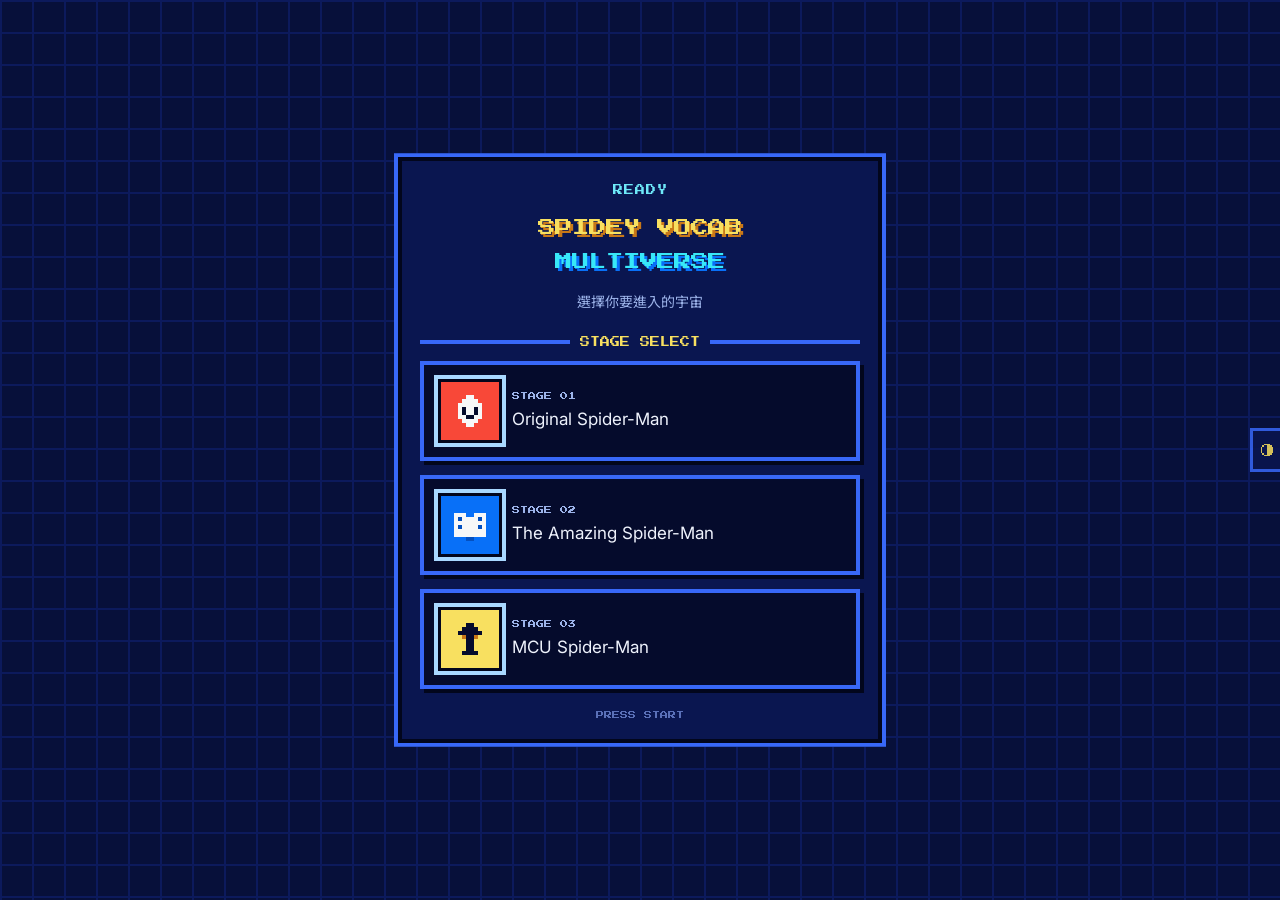
==== commit e29ffa33: "Restyle site in Mega Man X pixel theme with four switchable themes Add megaman.css (overrides Tailwi" ====
--- a/index.html
+++ b/index.html
@@ -4,72 +4,116 @@
   <meta charset="UTF-8">
   <meta name="viewport" content="width=device-width, initial-scale=1.0, maximum-scale=1.0, user-scalable=no, viewport-fit=cover">
   <title>Spidey Vocab Multiverse</title>
-  <script src="https://cdn.tailwindcss.com"></script>
+  <link rel="preconnect" href="https://fonts.googleapis.com">
+  <link rel="preconnect" href="https://fonts.gstatic.com" crossorigin>
+  <link href="https://fonts.googleapis.com/css2?family=DotGothic16&family=Inter:wght@400;500;700&family=Noto+Sans+TC:wght@400;500;700&family=Press+Start+2P&display=swap" rel="stylesheet">
+  <link rel="stylesheet" href="./megaman.css">
+  <script src="./theme.js"></script>
   <style>
-    html, body {
-      margin: 0; padding: 0;
-      width: 100%; height: 100%;
-      background-color: #0f172a; 
+    html, body { margin: 0; min-height: 100%; }
+    body {
+      display: flex; align-items: center; justify-content: center;
+      min-height: 100vh; padding: 24px 16px; box-sizing: border-box;
     }
-    
-    /* 蜘蛛人主題背景 */
-    .spider-bg {
-      background-color: #0f172a; 
-      background-image: 
-        radial-gradient(circle at 50% 0%, #1e1b4b 0%, transparent 70%),
-        radial-gradient(rgba(226, 54, 54, 0.15) 1.5px, transparent 1.5px),
-        radial-gradient(rgba(37, 99, 235, 0.15) 1.5px, transparent 1.5px);
-      background-size: 100% 100%, 20px 20px, 20px 20px;
-      background-position: 0 0, 0 0, 10px 10px;
-      background-attachment: fixed;
+    .pxf { font-family: var(--mm-pixel); }
+
+    .frame {
+      width: 100%; max-width: 440px;
+      background: var(--mm-panel);
+      border: 4px solid var(--mm-edge);
+      box-shadow: inset 0 0 0 4px var(--mm-edge-lo), 6px 6px 0 var(--mm-edge-lo);
+      padding: 28px 22px 24px;
+      position: relative;
+      animation: boot .5s steps(5) both;
     }
+    @keyframes boot { from { clip-path: inset(0 0 100% 0); } to { clip-path: inset(0 0 0 0); } }
 
-    /* 漫畫風公用類別 */
-    .comic-shadow { box-shadow: 8px 8px 0px 0px #0f172a; }
-    .comic-shadow-blue { box-shadow: 6px 6px 0px 0px #2563eb; }
-    
-    .active\:comic-pressed:active {
-      transform: translate(6px, 6px) scale(0.98) !important;
-      box-shadow: 0px 0px 0px 0px #0f172a !important;
-      transition: transform 0.08s cubic-bezier(0.175, 0.885, 0.32, 1.275);
+    .head { text-align: center; margin-bottom: 26px; }
+    .ready { font-size: 10px; color: var(--s-blue); letter-spacing: .1em; animation: blink 1s steps(1) infinite; }
+    @keyframes blink { 50% { opacity: 0; } }
+    .logo { margin: 16px 0 6px; font-size: clamp(18px, 6vw, 26px); }
+    .logo span { display: block; color: var(--head2); text-shadow: 3px 3px 0 var(--head2-sh); }
+    .sub { font-size: 14px; color: var(--mm-muted); margin-top: 12px; }
+
+    .ttl {
+      display: flex; align-items: center; gap: 10px;
+      font-size: 10px; color: var(--head); margin: 0 0 14px;
     }
-    
-    @keyframes fadeIn { from { opacity: 0; transform: translateY(10px); } to { opacity: 1; transform: translateY(0); } }
-    .animate-fade-in { animation: fadeIn 0.4s ease-out forwards; }
+    .ttl::before, .ttl::after { content: ""; flex: 1; height: 4px; background: var(--mm-edge); }
+
+    .stages { display: grid; gap: 14px; }
+    .stage {
+      display: grid; grid-template-columns: 64px 1fr auto; align-items: center; gap: 14px;
+      padding: 10px 14px 10px 10px;
+      background: var(--field); color: var(--mm-text); text-decoration: none;
+      border: 4px solid var(--mm-edge);
+      box-shadow: 4px 4px 0 var(--mm-edge-lo);
+      transition: transform .08s steps(2);
+    }
+    .stage:hover, .stage:focus-visible { border-color: var(--head); outline: none; }
+    .stage:hover .arrow, .stage:focus-visible .arrow { visibility: visible; }
+    .stage:active { transform: translate(4px, 4px); box-shadow: none; }
+
+    .icon {
+      width: 64px; height: 64px; display: grid; place-items: center;
+      border: 4px solid var(--mm-edge-hi); box-shadow: inset 0 0 0 3px var(--mm-edge-lo);
+    }
+    .icon svg { width: 40px; height: 40px; shape-rendering: crispEdges; display: block; }
+    .s1 .icon { background: var(--mm-danger); }
+    .s2 .icon { background: var(--mm-x-blue); }
+    .s3 .icon { background: var(--mm-energy); }
+
+    .name { font-size: 17px; line-height: 1.35; }
+    .code { display: block; font-size: 8px; color: var(--mm-muted); margin-bottom: 6px; }
+    .arrow { visibility: hidden; font-size: 12px; color: var(--head); animation: blink .6s steps(1) infinite; }
+
+    .foot { margin-top: 22px; text-align: center; font-size: 8px; color: var(--mm-dim); }
+
+    @media (hover: none) { .arrow { visibility: visible; animation: none; } }
+    @media (prefers-reduced-motion: reduce) {
+      .frame, .ready, .arrow { animation: none; }
+    }
   </style>
 </head>
-<body class="text-slate-900 selection:bg-red-500 selection:text-white spider-bg flex items-center justify-center p-6">
+<body class="mm-bg">
 
-  <div class="w-full max-w-md bg-white rounded-3xl p-8 border-4 border-slate-900 comic-shadow relative overflow-hidden animate-fade-in">
-    
-    <!-- 背景裝飾 -->
-    <div class="absolute -right-6 -top-8 text-slate-100 text-9xl font-black italic pointer-events-none transform -rotate-12 z-0 select-none" style="font-family: 'Impact'">HUB</div>
-
-    <!-- 標題區塊 -->
-    <div class="relative z-10 flex flex-col items-center text-center mb-10">
-      <img src="https://cdn-icons-png.flaticon.com/512/1090/1090806.png" alt="Spidey Avatar" class="w-24 h-24 object-cover rounded-2xl border-4 border-slate-900 comic-shadow-blue transform -rotate-3 bg-white mb-4">
-      <h1 class="text-4xl font-black text-slate-900 tracking-tight italic leading-none" style="font-family: 'Impact'">SPIDEY VOCAB</h1>
-      <h2 class="text-3xl font-black text-blue-600 tracking-tight italic leading-none mt-1" style="font-family: 'Impact'">MULTIVERSE</h2>
-      <p class="text-slate-900 font-black tracking-widest text-xs mt-4 bg-yellow-300 inline-block px-3 py-1 transform rotate-2 border-2 border-slate-900">Choose the universe you want to enter</p>
+  <main class="frame">
+    <div class="head">
+      <div class="ready pxf">READY</div>
+      <h1 class="logo">SPIDEY VOCAB<span>MULTIVERSE</span></h1>
+      <div class="sub">選擇你要進入的宇宙</div>
     </div>
 
-    <!-- 傳送門按鈕區塊 -->
-    <div class="relative z-10 flex flex-col w-full space-y-5">
-      
-      <a href="./spiderman.html" class="block w-full py-5 bg-red-600 text-white font-black text-xl text-center rounded-xl border-4 border-slate-900 comic-shadow active:comic-pressed transition-transform tracking-widest">
-        Original Spider-Man
-      </a>
-      
-      <a href="./highschool.html" class="block w-full py-5 bg-blue-600 text-white font-black text-xl text-center rounded-xl border-4 border-slate-900 comic-shadow active:comic-pressed transition-transform tracking-widest">
-        The Amazing Spider-Man
-      </a>
-      
-      <a href="./elementary.html" class="block w-full py-5 bg-yellow-400 text-slate-900 font-black text-xl text-center rounded-xl border-4 border-slate-900 comic-shadow active:comic-pressed transition-transform tracking-widest">
-        MCU Spider-Man
+    <div class="ttl pxf">STAGE SELECT</div>
+
+    <nav class="stages">
+      <a class="stage s1" href="./spiderman.html">
+        <div class="icon" aria-hidden="true">
+          <svg viewBox="0 0 10 10"><path fill="#f8f8f8" d="M4 1h2v1H4zM3 2h4v1H3zM2 3h6v4H2zM3 7h4v1H3zM4 8h2v1H4z"/><path fill="#050b2c" d="M3 4h1v2H3zM6 4h1v2H6zM4 6h2v1H4z"/></svg>
+        </div>
+        <div class="name"><span class="code pxf">STAGE 01</span>Original Spider-Man</div>
+        <div class="arrow pxf">▶</div>
       </a>
 
-    </div>
-  </div>
+      <a class="stage s2" href="./highschool.html">
+        <div class="icon" aria-hidden="true">
+          <svg viewBox="0 0 10 10"><path fill="#f8f8f8" d="M1 2h3v6H1zM6 2h3v6H6zM4 3h2v5H4z"/><path fill="#0450c0" d="M2 3h1v1H2zM2 5h1v1H2zM7 3h1v1H7zM7 5h1v1H7zM4 8h2v1H4z"/></svg>
+        </div>
+        <div class="name"><span class="code pxf">STAGE 02</span>The Amazing Spider-Man</div>
+        <div class="arrow pxf">▶</div>
+      </a>
+
+      <a class="stage s3" href="./juniorhighschool.html">
+        <div class="icon" aria-hidden="true">
+          <svg viewBox="0 0 10 10"><path fill="#050b2c" d="M4 1h2v1H4zM3 2h4v1H3zM2 3h6v1H2zM4 4h2v5H4zM3 8h4v1H3z"/><path fill="#c87818" d="M3 4h1v1H3zM6 4h1v1H6z"/></svg>
+        </div>
+        <div class="name"><span class="code pxf">STAGE 03</span>MCU Spider-Man</div>
+        <div class="arrow pxf">▶</div>
+      </a>
+    </nav>
+
+    <div class="foot pxf">PRESS START</div>
+  </main>
 
 </body>
-</html>+</html>
--- a/megaman.css
+++ b/megaman.css
@@ -0,0 +1,309 @@
+/* ═══════════════════════════════════════════════
+   洛克人 X 像素主題（覆蓋 Tailwind 樣式，不動功能）
+   四種主題：<html data-theme="a|b|c|p">，由 theme.js 切換
+     A 深色・清晰閱讀   B 深藍外框＋米白卡片
+     C 淺色洛克人       P 全像素（掃描線）
+   ═══════════════════════════════════════════════ */
+
+/* ── 共用色 ── */
+:root {
+  --mm-x-blue: #0870f8;
+  --mm-cyan: #38e8f8;
+  --mm-energy: #f8e060;
+  --mm-energy-lo: #c87818;
+  --mm-clear: #58f898;
+  --mm-danger: #f84838;
+  --mm-orange: #f8a038;
+  --mm-pink: #f858a8;
+  --mm-purple: #b058f8;
+  --mm-ink: #0a1030;
+  --mm-pixel: "Press Start 2P", "DotGothic16", monospace;
+  --mm-dot: "DotGothic16", "PingFang TC", "Microsoft JhengHei", monospace;
+  --mm-clean: "Inter", "Noto Sans TC", "PingFang TC", "Microsoft JhengHei", sans-serif;
+
+  /* 首頁等自訂元件沿用的舊變數名 */
+  --mm-bg: var(--page); --mm-panel: var(--s-bg); --mm-deep: var(--deep);
+  --mm-edge: var(--edge); --mm-edge-hi: var(--edge-hi); --mm-edge-lo: var(--shadow);
+  --mm-text: var(--s-fg); --mm-muted: var(--s-muted); --mm-dim: var(--s-dim);
+}
+
+/* ── B（預設）：深藍外框＋米白卡片 ── */
+:root, :root[data-theme="b"] {
+  --page: #07103a; --grid: #0c1a5c; --grid-w: 2px;
+  --field: #050b2c; --field-grid: rgba(56, 104, 248, .12);
+  --edge: #3868f8; --edge-hi: #a8d8ff; --shadow: #02061c; --deep: #050b2c;
+  --s-bg: #0a1650; --s-bg2: #13236e; --s-fg: #eef2fc; --s-muted: #9db4ea; --s-dim: #5a70b8;
+  --s-red: #ff8a7a; --s-blue: #6ee8f8; --s-green: #58f898; --s-gold: #f8e060;
+  --i-bg: #f7f2e4; --i-bg2: #ece5d0; --i-fg: #16204a; --i-muted: #5a6892; --i-dim: #9aa3be;
+  --i-red: #c8301c; --i-blue: #1f4fd0; --i-green: #117a44; --i-gold: #9a6400;
+  --n-blue: #17307e; --n-red: #4e1636; --n-green: #0f4640; --n-yellow: #43391a;
+  --head: #f8e060; --head-sh: #c87818; --head2: #38e8f8; --head2-sh: #0870f8;
+  --wm: rgba(56, 104, 248, .16);
+  --font: var(--mm-clean); --scan: 0;
+  color-scheme: dark;
+}
+
+/* ── A：深色・清晰閱讀 ── */
+:root[data-theme="a"] {
+  --page: #0b1450; --grid: #0e1a5c; --grid-w: 1px;
+  --field: #0a1447; --field-grid: rgba(56, 104, 248, .08);
+  --s-bg: #101d5e; --s-bg2: #172a78; --s-fg: #e6ecfa; --s-muted: #9db4ea; --s-dim: #6a80c0;
+  --i-bg: #13226a; --i-bg2: #1a2f82; --i-fg: #eef2fc; --i-muted: #a6bcef; --i-dim: #6a80c0;
+  --i-red: #ff8a7a; --i-blue: #6ee8f8; --i-green: #58f898; --i-gold: #f8e060;
+}
+
+/* ── C：淺色洛克人 ── */
+:root[data-theme="c"] {
+  --page: #dfe8fa; --grid: #cfdcf6; --grid-w: 2px;
+  --field: #eef3fd; --field-grid: rgba(24, 72, 200, .08);
+  --edge: #1848c8; --edge-hi: #0c2a80; --shadow: #0c2a80; --deep: #0c1a5c;
+  --s-bg: #ffffff; --s-bg2: #e4ecfb; --s-fg: #14204a; --s-muted: #52618e; --s-dim: #8a96b8;
+  --s-red: #c8301c; --s-blue: #1848c8; --s-green: #117a44; --s-gold: #9a6400;
+  --i-bg: #ffffff; --i-bg2: #eef3fd; --i-fg: #14204a; --i-muted: #52618e; --i-dim: #8a96b8;
+  --i-red: #c8301c; --i-blue: #1848c8; --i-green: #117a44; --i-gold: #9a6400;
+  --n-blue: #dce8ff; --n-red: #fde3de; --n-green: #d8f5e6; --n-yellow: #fff2c2;
+  --head: #1848c8; --head-sh: #a8c4f8; --head2: #c8401c; --head2-sh: #f8c8b8;
+  --wm: rgba(24, 72, 200, .08);
+  color-scheme: light;
+}
+
+/* ── P：全像素（原洛克人版） ── */
+:root[data-theme="p"] {
+  --s-fg: #f8f8f8; --s-muted: #88a8e8; --s-dim: #4a64b0;
+  --i-bg: #0a1650; --i-bg2: #13236e; --i-fg: #f8f8f8; --i-muted: #88a8e8; --i-dim: #4a64b0;
+  --i-red: #ff7a6a; --i-blue: #38e8f8; --i-green: #58f898; --i-gold: #f8e060;
+  --n-blue: #102a8a; --n-red: #5a1438; --n-green: #0c4a44; --n-yellow: #4a3a14;
+  --font: var(--mm-dot); --scan: 1;
+}
+
+/* ═════════ 文字色的層級機制 ═════════
+   每一層底色設定 --fg / --muted / --dim / --t-*，裡面的 text-slate-* 自動跟著變，
+   所以同一個 class 在深色面板上是淺字、在米白卡片上是深字。 */
+body {
+  --fg: var(--s-fg); --muted: var(--s-muted); --dim: var(--s-dim);
+  --t-red: var(--s-red); --t-blue: var(--s-blue); --t-green: var(--s-green); --t-gold: var(--s-gold);
+}
+
+/* ── 基底 ── */
+html, body { background-color: var(--page) !important; }
+body, body .font-sans, button, input, select, textarea { font-family: var(--font) !important; }
+body { color: var(--fg); }
+body * { font-style: normal !important; }
+.font-black, .font-extrabold { font-weight: 700 !important; }
+:root[data-theme="p"] body { -webkit-font-smoothing: none; }
+:root[data-theme="p"] :is(.font-black, .font-bold, .font-extrabold, .font-semibold) { font-weight: 400 !important; }
+:root[data-theme="p"] img { image-rendering: pixelated; }
+
+.spider-bg, .mm-bg {
+  background-color: var(--page) !important;
+  background-image:
+    linear-gradient(var(--grid) var(--grid-w), transparent var(--grid-w)),
+    linear-gradient(90deg, var(--grid) var(--grid-w), transparent var(--grid-w)) !important;
+  background-size: 32px 32px !important;
+  background-position: 0 0 !important;
+}
+.comic-halftone-bg, [class*="bg-[url"] {
+  background-color: var(--field) !important;
+  background-image:
+    linear-gradient(var(--field-grid) 2px, transparent 2px),
+    linear-gradient(90deg, var(--field-grid) 2px, transparent 2px) !important;
+  background-size: 16px 16px !important;
+}
+
+/* CRT 掃描線（只有 P） */
+body::after {
+  content: ""; position: fixed; inset: 0; pointer-events: none; z-index: 9999;
+  background: repeating-linear-gradient(0deg, rgba(0, 0, 0, .14) 0 1px, transparent 1px 3px);
+  opacity: var(--scan);
+}
+
+/* ── 標題：8-bit 字 ── */
+h1 {
+  font-family: var(--mm-pixel) !important;
+  font-size-adjust: .5;
+  font-weight: 400 !important;
+  letter-spacing: 0 !important;
+  line-height: 1.3 !important;
+}
+h1:not([class*="text-blue"]) { color: var(--head) !important; text-shadow: 3px 3px 0 var(--head-sh) !important; }
+h1[class*="text-blue"] { color: var(--head2) !important; text-shadow: 3px 3px 0 var(--head2-sh) !important; }
+/* 內嵌 Impact：P 主題與大標題、浮水印用 8-bit 字；其他主題的題目單字改用清楚的粗體 */
+[style*="Impact"] { font-family: var(--mm-clean) !important; font-weight: 700 !important; letter-spacing: -.01em !important; }
+:root[data-theme="p"] [style*="Impact"], h1[style*="Impact"], .pointer-events-none[style*="Impact"] {
+  font-family: var(--mm-pixel) !important;
+  font-size-adjust: .5;
+  font-weight: 400 !important;
+  letter-spacing: 0 !important;
+}
+[style*="Impact"].text-slate-100, [style*="Impact"].text-slate-200,
+.pointer-events-none[style*="Impact"] { color: var(--wm) !important; text-shadow: none !important; }
+
+/* P 主題：英文小標籤也用 8-bit 字 */
+:root[data-theme="p"] :is(.uppercase.tracking-widest, .uppercase.tracking-wider, .text-xs.uppercase, .uppercase.tracking-tight):not(select, input, textarea, h1) {
+  font-family: var(--mm-pixel) !important;
+  font-size-adjust: .42;
+  letter-spacing: .02em !important;
+  line-height: 1.7 !important;
+}
+
+/* ── 方角 ── */
+[class*="rounded"], button, input, select, textarea { border-radius: 0 !important; }
+
+/* ── 硬陰影：一律改為像素影 ── */
+[class*="shadow-["], .comic-shadow, .comic-shadow-red, .comic-shadow-blue, .comic-shadow-yellow {
+  box-shadow: 4px 4px 0 0 var(--shadow) !important;
+}
+[class*="shadow-[2px"], [class*="shadow-[3px"], [class*="shadow-[-2px"], .comic-shadow-small {
+  box-shadow: 2px 2px 0 0 var(--shadow) !important;
+}
+[class*="shadow-[8px"], [class*="shadow-[12px"] { box-shadow: 6px 6px 0 0 var(--shadow) !important; }
+[class*="shadow-[80px"], [class*="shadow-[-80px"] { box-shadow: none !important; }
+.shadow-md, .shadow-sm, .shadow-lg, .shadow-xl { box-shadow: 3px 3px 0 0 var(--shadow) !important; }
+.shadow-none, [class*="active:shadow-none"]:active, .active\:comic-pressed:active { box-shadow: none !important; }
+.active\:comic-pressed:active { transform: translate(3px, 3px) !important; }
+
+/* ── 邊框 ── */
+.border-slate-900, .border-slate-800, .comic-border { border-color: var(--edge) !important; }
+.border-slate-200, .border-slate-300 { border-color: var(--s-bg2) !important; }
+.border-indigo-300, .border-blue-600 { border-color: var(--edge-hi) !important; }
+.border-red-400, .border-red-500, .border-red-600 { border-color: var(--mm-danger) !important; }
+.border-green-500, .border-green-600 { border-color: var(--mm-clear) !important; }
+.border-yellow-400 { border-color: var(--mm-energy) !important; }
+
+/* ── 面板（白卡片） ── */
+.bg-white, .bg-slate-50, .bg-slate-100 {
+  background-color: var(--s-bg) !important;
+  --fg: var(--s-fg); --muted: var(--s-muted); --dim: var(--s-dim);
+  --t-red: var(--s-red); --t-blue: var(--s-blue); --t-green: var(--s-green); --t-gold: var(--s-gold);
+}
+.bg-slate-200, .bg-slate-300 { background-color: var(--s-bg2) !important; }
+
+/* 內層卡片：閃卡、面板裡的卡片、單獨的大卡片（B 主題會變米白） */
+:is(.bg-white, .bg-slate-50, .bg-slate-100) :is(.bg-white, .bg-slate-50, .bg-slate-100):not(select, button, [class*="border-b-4"], [class*="border-t-4"], [class*="border-r-4"], [class*="rounded-full"], [class*="h-4"]),
+.bg-white:is([class*="rounded-2xl"], [class*="rounded-[1.5rem]"], [class*="rounded-[2rem]"]),
+.backface-hidden:is(.bg-white, .bg-slate-50, .bg-slate-100) {
+  background-color: var(--i-bg) !important;
+  --fg: var(--i-fg); --muted: var(--i-muted); --dim: var(--i-dim);
+  --t-red: var(--i-red); --t-blue: var(--i-blue); --t-green: var(--i-green); --t-gold: var(--i-gold);
+}
+:is(.bg-white, .bg-slate-50, .bg-slate-100) :is(.bg-white, .bg-slate-50, .bg-slate-100) :is(.bg-slate-50, .bg-slate-100):not(select, [class*="rounded-full"]) {
+  background-color: var(--i-bg2) !important;
+}
+
+.bg-slate-500, .bg-slate-700 { background-color: var(--s-dim) !important; }
+.bg-slate-800, .bg-slate-900 {
+  background-color: var(--deep) !important;
+  --fg: #f0f4ff; --muted: #a8b8e0; --dim: #6a80c0;
+}
+[class*="bg-slate-900/"] { background-color: rgba(2, 6, 28, .85) !important; }
+[class*="bg-white/"] { background-color: rgba(168, 216, 255, .18) !important; }
+
+/* 淡色底（答對答錯提示、標籤） */
+.bg-indigo-50, .bg-indigo-100, .bg-blue-50, .bg-blue-100 { background-color: var(--n-blue) !important; }
+.bg-red-50, .bg-red-100, .bg-red-200, .bg-pink-100 { background-color: var(--n-red) !important; }
+.bg-green-100, .bg-green-200 { background-color: var(--n-green) !important; }
+.bg-yellow-50, .bg-yellow-100, .bg-yellow-200, .bg-orange-100 { background-color: var(--n-yellow) !important; }
+:is(.bg-indigo-50, .bg-indigo-100, .bg-blue-50, .bg-blue-100, .bg-red-50, .bg-red-100, .bg-red-200, .bg-pink-100,
+    .bg-green-100, .bg-green-200, .bg-yellow-50, .bg-yellow-100, .bg-yellow-200, .bg-orange-100) {
+  --fg: var(--s-fg); --muted: var(--s-muted); --dim: var(--s-dim);
+  --t-red: var(--s-red); --t-blue: var(--s-blue); --t-green: var(--s-green); --t-gold: var(--s-gold);
+}
+
+/* 主色按鈕：X 藍、警示紅、能量黃、回復綠 */
+.bg-blue-500, .bg-blue-600, .bg-indigo-600 {
+  background-color: var(--mm-x-blue) !important;
+  box-shadow: inset 0 -4px 0 #0450c0, 4px 4px 0 0 var(--shadow) !important;
+}
+.bg-red-500, .bg-red-600, .bg-pink-600 {
+  background-color: var(--mm-danger) !important;
+  box-shadow: inset 0 -4px 0 #a81810, 4px 4px 0 0 var(--shadow) !important;
+}
+.bg-yellow-300, .bg-yellow-400, .bg-amber-300, .bg-amber-400 {
+  background-color: var(--mm-energy) !important;
+  box-shadow: inset 0 -4px 0 var(--mm-energy-lo), 4px 4px 0 0 var(--shadow) !important;
+}
+.bg-green-300, .bg-green-400, .bg-green-500, .bg-green-600 {
+  background-color: var(--mm-clear) !important;
+  box-shadow: inset 0 -4px 0 #18a858, 4px 4px 0 0 var(--shadow) !important;
+}
+.bg-orange-300, .bg-orange-400 {
+  background-color: var(--mm-orange) !important;
+  box-shadow: inset 0 -4px 0 #b86010, 4px 4px 0 0 var(--shadow) !important;
+}
+.bg-purple-500, .bg-purple-600 { background-color: var(--mm-purple) !important; }
+.bg-pink-300, .bg-pink-400, .bg-pink-500 { background-color: var(--mm-pink) !important; }
+.shadow-none:is(.bg-blue-500, .bg-blue-600, .bg-red-500, .bg-red-600, .bg-yellow-300, .bg-yellow-400, .bg-green-400) { box-shadow: none !important; }
+
+/* 亮底上的字一律深色 */
+:is(.bg-yellow-300, .bg-yellow-400, .bg-amber-300, .bg-amber-400, .bg-green-300, .bg-green-400,
+    .bg-green-500, .bg-green-600, .bg-orange-300, .bg-orange-400) {
+  --fg: var(--mm-ink); --muted: #3a3a50; --dim: #5a5a70;
+  --t-red: #a81810; --t-blue: #0c3aa8; --t-green: #0a5a30; --t-gold: #6a4400;
+  color: var(--mm-ink);
+}
+:is(.bg-yellow-300, .bg-yellow-400, .bg-amber-300, .bg-amber-400, .bg-green-300, .bg-green-400,
+    .bg-green-500, .bg-green-600, .bg-orange-300, .bg-orange-400):is(.text-white),
+:is(.bg-yellow-300, .bg-yellow-400, .bg-amber-300, .bg-amber-400, .bg-green-300, .bg-green-400,
+    .bg-green-500, .bg-green-600, .bg-orange-300, .bg-orange-400) .text-white { color: var(--mm-ink) !important; }
+
+/* ── 文字色 ── */
+.text-slate-900, .text-slate-800, .text-slate-700, .text-black { color: var(--fg) !important; }
+.text-slate-600, .text-slate-500, .text-slate-400 { color: var(--muted) !important; }
+.text-slate-300 { color: var(--dim) !important; }
+.text-slate-100 { color: var(--wm) !important; }
+.text-red-500, .text-red-600, .text-red-800, .text-pink-900 { color: var(--t-red) !important; }
+.text-blue-600, .text-blue-700, .text-blue-900, .text-indigo-700, .text-indigo-900 { color: var(--t-blue) !important; }
+.text-green-600 { color: var(--t-green) !important; }
+.text-amber-600 { color: var(--t-gold) !important; }
+
+/* ── 表單 ── */
+input, select, textarea { color: var(--fg) !important; }
+input::placeholder, textarea::placeholder { color: var(--dim) !important; }
+select option { background: var(--s-bg); color: var(--s-fg); }
+input:focus, select:focus, textarea:focus { outline: 3px solid var(--mm-energy) !important; outline-offset: 0; }
+
+/* ── 捲軸 ── */
+.custom-scrollbar::-webkit-scrollbar { width: 12px; }
+.custom-scrollbar::-webkit-scrollbar-track { background: var(--s-bg2) !important; border-left: 4px solid var(--edge) !important; }
+.custom-scrollbar::-webkit-scrollbar-thumb { background-color: var(--mm-energy) !important; border: 2px solid var(--shadow) !important; border-radius: 0 !important; }
+
+/* ── 動效：8-bit 步進感 ── */
+.spidey-alert { animation: mmHit .36s steps(4) both !important; }
+@keyframes mmHit {
+  0%, 50% { filter: brightness(1.6) saturate(.3); transform: translateX(-4px); }
+  25%, 75% { filter: none; transform: translateX(4px); }
+  100% { filter: none; transform: none; }
+}
+.btn-thwip-effect:active::after {
+  content: 'PEW!' !important;
+  font-family: var(--mm-pixel) !important;
+  font-size: 14px !important;
+  color: var(--mm-energy) !important;
+  text-shadow: 2px 2px 0 var(--mm-energy-lo) !important;
+  transform: none !important;
+}
+
+/* ═════════ 主題切換按鈕（theme.js 產生） ═════════ */
+.mm-switch {
+  position: fixed; z-index: 10000;
+  right: 0; top: 50%; transform: translateY(-50%);
+  display: flex; flex-direction: row; align-items: center; gap: 6px;
+  font-family: var(--mm-pixel);
+}
+.mm-switch button {
+  font-family: var(--mm-pixel) !important; font-size: 9px; line-height: 1;
+  color: #eef2fc; background: #0a1650; cursor: pointer;
+  border: 3px solid #3868f8; box-shadow: 3px 3px 0 #02061c;
+  padding: 8px 9px; min-height: 34px;
+}
+.mm-switch button:active { transform: translate(3px, 3px); box-shadow: none; }
+.mm-switch button:focus-visible { outline: 3px solid var(--mm-energy) !important; }
+.mm-switch .mm-toggle { width: 30px; height: 44px; padding: 0; display: grid; place-items: center; border-right: 0; box-shadow: none; opacity: .85; }
+.mm-switch .mm-toggle:hover, .mm-switch.open .mm-toggle { opacity: 1; }
+.mm-switch .mm-toggle svg { width: 16px; height: 16px; shape-rendering: crispEdges; display: block; }
+.mm-switch .mm-menu { display: none; flex-direction: column; gap: 6px; align-items: stretch; }
+.mm-switch.open .mm-menu { display: flex; }
+.mm-switch .mm-menu button { display: flex; align-items: center; gap: 8px; text-align: left; white-space: nowrap; }
+.mm-switch .mm-menu button span { font-family: var(--mm-clean); font-size: 13px; font-weight: 500; }
+.mm-switch .mm-menu button i { width: 14px; height: 14px; flex: none; border: 2px solid #02061c; }
+.mm-switch .mm-menu button[aria-pressed="true"] { border-color: var(--mm-energy); color: var(--mm-energy); }
